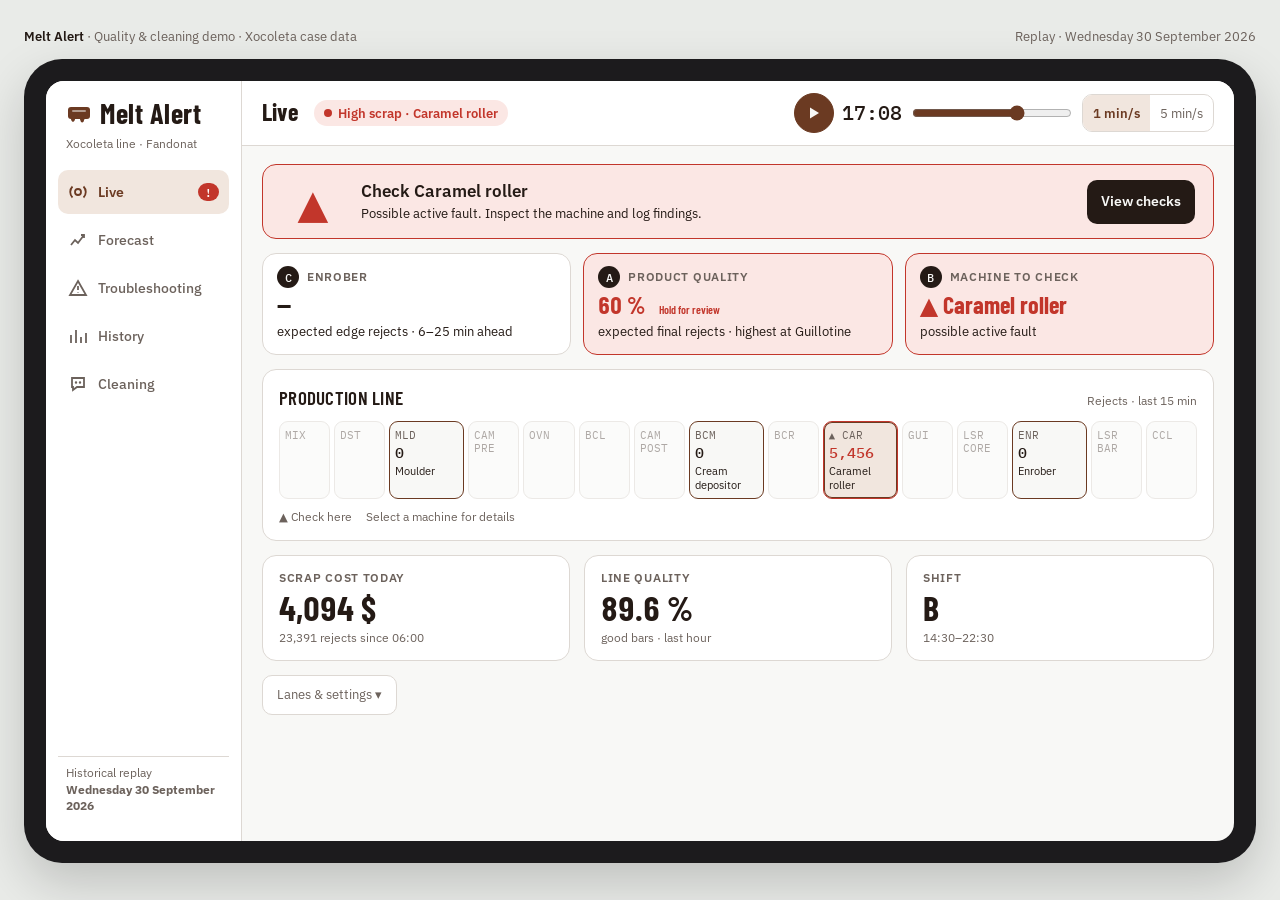
==== presentacion/app.html @ df3ae36f "feat: presentación animada con demo en directo Añade la carpeta presentacion/ con la presentación de" ====
<!doctype html>
<html lang="en">
<head>
<meta charset="utf-8">
<meta name="viewport" content="width=device-width, initial-scale=1, viewport-fit=cover">
<meta name="apple-mobile-web-app-capable" content="yes">
</head>
<body>
<title>Melt Alert</title>
<link rel="preconnect" href="https://fonts.googleapis.com">
<link rel="preconnect" href="https://fonts.gstatic.com" crossorigin>
<link rel="stylesheet" href="https://fonts.googleapis.com/css2?family=Barlow+Condensed:wght@600;700&family=IBM+Plex+Mono:wght@400;500&family=IBM+Plex+Sans:wght@400;500;600&display=swap">
<style>
/* Layout: un iPad en horizontal (1180×820) con barra lateral de pestañas; en pantallas estrechas el marco desaparece y las pestañas bajan al pie. */
:root {
  --bg: #e9ebe8;          /* mesa de trabajo, gris con un punto verde */
  --surface: #f8f8f6;     /* pantalla de la app */
  --panel: #ffffff;
  --ink: #241a15;         /* cacao casi negro */
  --muted: #6c625c;
  --line: #ddd8d3;
  --accent: #6b3a22;      /* chocolate templado */
  --accent-soft: #f1e6de;
  --ok: #2c7a4b;
  --warn: #c27c0e;
  --crit: #c2362b;
  --crit-soft: #fbe7e4;
  --warn-soft: #fbf0dc;
  --ok-soft: #e3f1e8;
  --bezel: #1c1b1d;
  --heat0: #f3efeb;
  --display: "Barlow Condensed", "Arial Narrow", system-ui, sans-serif;
  --body: "IBM Plex Sans", system-ui, -apple-system, "Segoe UI", sans-serif;
  --mono: "IBM Plex Mono", ui-monospace, "SFMono-Regular", Consolas, monospace;
}
@media (prefers-color-scheme: dark) { :root:not([data-theme="light"]) {
  --bg: #0f0d0c; --surface: #1a1614; --panel: #231e1b; --ink: #f2ece7; --muted: #a99d95; --line: #3a322d;
  --accent: #e0aa82; --accent-soft: #3a2a20; --ok: #5cc287; --warn: #f0a93a; --crit: #ff6b5e;
  --crit-soft: #3d1f1c; --warn-soft: #3a2c16; --ok-soft: #1b3326; --bezel: #000000; --heat0: #2a2420; color-scheme: dark; } }
:root[data-theme="dark"] {
  --bg: #0f0d0c; --surface: #1a1614; --panel: #231e1b; --ink: #f2ece7; --muted: #a99d95; --line: #3a322d;
  --accent: #e0aa82; --accent-soft: #3a2a20; --ok: #5cc287; --warn: #f0a93a; --crit: #ff6b5e;
  --crit-soft: #3d1f1c; --warn-soft: #3a2c16; --ok-soft: #1b3326; --bezel: #000000; --heat0: #2a2420; color-scheme: dark; }

* { box-sizing: border-box; }
[hidden] { display: none !important; }
body { background: var(--bg); color: var(--ink); font-family: var(--body); font-size: 14px; line-height: 1.45;
  padding-left: max(16px, env(safe-area-inset-left, 0px)); padding-right: max(16px, env(safe-area-inset-right, 0px)); padding-block: 20px; }
button, select, input, textarea { font: inherit; color: inherit; }
button { cursor: pointer; }
:focus-visible { outline: 2px solid var(--accent); outline-offset: 2px; }
.num { font-family: var(--mono); font-variant-numeric: tabular-nums; }

.stage { max-width: 1240px; margin: 0 auto; display: grid; gap: 12px; }
.caption { display: flex; flex-wrap: wrap; justify-content: space-between; gap: 8px; color: var(--muted); font-size: 13px; }
.caption b { color: var(--ink); font-weight: 600; }
.ipad { background: var(--bezel); border-radius: 38px; padding: 22px; box-shadow: 0 20px 50px rgba(0,0,0,.18); }
.app { background: var(--surface); border-radius: 18px; overflow: hidden; display: grid; grid-template-columns: 196px 1fr; height: 820px; max-height: calc(100vh - 140px); min-height: 640px; }

/* barra lateral */
.rail { background: var(--panel); border-right: 1px solid var(--line); display: flex; flex-direction: column; padding: 18px 12px; gap: 4px; }
.brand { font-family: var(--display); font-weight: 700; font-size: 28px; letter-spacing: .02em; line-height: 1; padding: 0 8px 4px; display: flex; align-items: center; gap: 8px; }
.brand-mark { width: 26px; height: 26px; flex: none; }
.brand-sub { font-size: 12px; color: var(--muted); padding: 0 8px 14px; }
.tab { display: flex; align-items: center; gap: 10px; border: 0; background: none; text-align: left; padding: 11px 10px; border-radius: 10px; font-weight: 500; color: var(--muted); min-height: 44px; }
.tab svg { width: 20px; height: 20px; flex: none; }
.tab[aria-selected="true"] { background: var(--accent-soft); color: var(--accent); font-weight: 600; }
.tab .badge { margin-left: auto; font-family: var(--mono); font-size: 11px; background: var(--crit); color: #fff; border-radius: 99px; padding: 1px 7px; }
.rail-foot { margin-top: auto; font-size: 11.5px; color: var(--muted); padding: 8px; border-top: 1px solid var(--line); }

/* cabecera */
.main { display: grid; grid-template-rows: auto 1fr; min-width: 0; min-height: 0; }
.top { display: flex; flex-wrap: wrap; align-items: center; gap: 10px 16px; padding: 12px 20px; border-bottom: 1px solid var(--line); background: var(--panel); }
.top h1 { font-family: var(--display); font-size: 24px; font-weight: 700; margin: 0; letter-spacing: .01em; text-wrap: balance; }
.status { display: inline-flex; align-items: center; gap: 6px; font-size: 12.5px; font-weight: 600; padding: 4px 10px; border-radius: 99px; }
.status::before { content: ""; width: 8px; height: 8px; border-radius: 50%; background: currentColor; }
.s-ok { background: var(--ok-soft); color: var(--ok); } .s-warn { background: var(--warn-soft); color: var(--warn); } .s-crit { background: var(--crit-soft); color: var(--crit); }
.player { margin-left: auto; display: flex; align-items: center; gap: 8px; flex-wrap: wrap; }
.clock { font-family: var(--mono); font-size: 20px; font-weight: 500; min-width: 58px; }
.pbtn { width: 40px; height: 40px; border-radius: 50%; border: 1px solid var(--line); background: var(--surface); display: grid; place-items: center; }
.pbtn svg { width: 16px; height: 16px; }
.pbtn.primary { background: var(--accent); border-color: var(--accent); color: var(--surface); }
.seg { display: inline-flex; border: 1px solid var(--line); border-radius: 10px; overflow: hidden; }
.seg button { border: 0; background: none; padding: 6px 10px; font-size: 12.5px; color: var(--muted); min-height: 36px; }
.seg button[aria-pressed="true"] { background: var(--accent-soft); color: var(--accent); font-weight: 600; }
#scrub { width: 160px; accent-color: var(--accent); }

.view { overflow-y: auto; padding: 18px 20px 24px; display: grid; gap: 14px; align-content: start; min-height: 0; }
.panel { background: var(--panel); border: 1px solid var(--line); border-radius: 14px; padding: 14px 16px; min-width: 0; }
.ph { display: flex; align-items: baseline; justify-content: space-between; gap: 8px; margin-bottom: 10px; flex-wrap: wrap; }
.ph h2 { font-family: var(--display); font-size: 19px; font-weight: 600; margin: 0; letter-spacing: .015em; text-transform: uppercase; }
.ph .hint { color: var(--muted); font-size: 12px; }
.grid2 { display: grid; grid-template-columns: minmax(0, 1.25fr) minmax(0, 1fr); gap: 14px; }
.grid3 { display: grid; grid-template-columns: repeat(3, minmax(0, 1fr)); gap: 14px; }
.lbl { font-size: 11.5px; text-transform: uppercase; letter-spacing: .06em; color: var(--muted); font-weight: 600; }

/* alerta principal */
.alert { display: grid; grid-template-columns: auto 1fr auto; gap: 16px; align-items: center; border-radius: 14px; padding: 14px 18px; border: 1px solid transparent; }
.alert.crit { background: var(--crit-soft); border-color: var(--crit); }
.alert.warn { background: var(--warn-soft); border-color: var(--warn); }
.alert.ok { background: var(--ok-soft); border-color: var(--ok); }
.alert .big { font-family: var(--display); font-size: 40px; font-weight: 700; line-height: .95; }
.alert.crit .big { color: var(--crit); } .alert.warn .big { color: var(--warn); } .alert.ok .big { color: var(--ok); }
.alert h3 { margin: 0 0 2px; font-size: 17px; font-weight: 600; text-wrap: balance; }
.alert p { margin: 0; color: var(--muted); font-size: 13px; }
.alert .act { border: 0; background: var(--ink); color: var(--surface); border-radius: 10px; padding: 10px 14px; font-weight: 600; min-height: 44px; white-space: nowrap; }

/* tira de la línea */
.flow { display: flex; gap: 4px; overflow-x: auto; padding-bottom: 4px; }
.st { flex: 1 1 0; min-width: 44px; border: 1px solid var(--line); border-radius: 9px; padding: 7px 5px 6px; background: var(--surface); text-align: left; min-height: 64px; display: flex; flex-direction: column; gap: 2px; font-size: 11px; line-height: 1.25; overflow-wrap: anywhere; hyphens: auto; }
.st.track { flex-grow: 1.6; }
.st .code { font-family: var(--mono); font-size: 10.5px; color: var(--muted); }
.st .n { font-family: var(--mono); font-size: 15px; font-weight: 500; }
.st.track { border-color: var(--accent); }
.st.track[aria-pressed="true"] { background: var(--accent-soft); box-shadow: inset 0 0 0 1px var(--accent); }
.st.passive { opacity: .55; cursor: default; }
.st.hot { border-color: var(--crit); background: var(--crit-soft); }
.st.hot .n { color: var(--crit); }
.st.warm .n { color: var(--warn); }
.st.warm { border-color: var(--warn); }
.st.passive.hot { opacity: 1; }
.more { justify-self: start; border: 1px solid var(--line); background: var(--panel); border-radius: 10px; padding: 9px 14px; font-size: 13px; color: var(--muted); min-height: 40px; }
.alert .big { min-width: 64px; text-align: center; }
.alert p { color: var(--ink); }
.flow-legend { display: flex; gap: 14px; font-size: 11.5px; color: var(--muted); margin-top: 6px; flex-wrap: wrap; }

/* KPIs */
.kpi .v { font-family: var(--display); font-size: 34px; font-weight: 700; line-height: 1; margin-top: 4px; }
.kpi .d { font-size: 12px; color: var(--muted); margin-top: 4px; }

/* parámetros */
.params { display: grid; gap: 10px; }
.prm { display: grid; grid-template-columns: minmax(0, 1fr) auto; gap: 2px 10px; }
.prm .name { font-size: 13px; font-weight: 500; }
.prm .val { font-family: var(--mono); font-size: 13px; text-align: right; }
.gauge { grid-column: 1 / -1; position: relative; height: 10px; border-radius: 99px; background: var(--heat0); }
.gauge .sp { position: absolute; top: -3px; width: 2px; height: 16px; background: var(--muted); }
.gauge .mk { position: absolute; top: -2px; width: 14px; height: 14px; margin-left: -7px; border-radius: 50%; border: 2px solid var(--panel); }
.prm .rng { grid-column: 1 / -1; display: flex; justify-content: space-between; font-family: var(--mono); font-size: 10.5px; color: var(--muted); }

/* heatmap */
.heat-wrap { position: relative; }
canvas#heat { width: 100%; height: 232px; display: block; border-radius: 6px; }
.axis { display: flex; justify-content: space-between; font-family: var(--mono); font-size: 10.5px; color: var(--muted); margin-top: 4px; }
.heat-y { position: absolute; left: -2px; top: 0; height: 232px; display: flex; flex-direction: column; justify-content: space-between; font-family: var(--mono); font-size: 10px; color: var(--muted); transform: translateX(-100%); padding-right: 4px; }
.heat-box { padding-left: 26px; }

/* predicción */
.pred { display: grid; grid-template-columns: 170px 92px minmax(0, 1fr) 150px; gap: 14px; align-items: center; padding: 12px 0; border-top: 1px solid var(--line); }
.pred:first-of-type { border-top: 0; }
.pred .nm { font-weight: 600; } .pred .nm small { display: block; color: var(--muted); font-weight: 400; font-size: 12px; }
.pred .pv { font-family: var(--display); font-size: 36px; font-weight: 700; line-height: 1; }
.ci { position: relative; height: 26px; }
.ci .track { position: absolute; left: 0; right: 0; top: 11px; height: 4px; background: var(--heat0); border-radius: 99px; }
.ci .band { position: absolute; top: 6px; height: 14px; border-radius: 4px; opacity: .3; }
.ci .pt { position: absolute; top: 4px; width: 4px; height: 18px; margin-left: -2px; border-radius: 2px; }
.ci .ticks { position: absolute; left: 0; right: 0; top: 24px; display: flex; justify-content: space-between; font-family: var(--mono); font-size: 9.5px; color: var(--muted); }
.ci-txt { font-size: 12px; color: var(--muted); margin-top: 14px; }
.pill { display: inline-block; font-size: 11.5px; font-weight: 600; padding: 2px 9px; border-radius: 99px; }
.p-crit { background: var(--crit-soft); color: var(--crit); } .p-warn { background: var(--warn-soft); color: var(--warn); } .p-ok { background: var(--ok-soft); color: var(--ok); } .p-mut { background: var(--heat0); color: var(--muted); }
.spark { width: 100%; height: 42px; display: block; }
table.t { width: 100%; border-collapse: collapse; font-size: 13px; }
table.t th { text-align: left; font-size: 11px; text-transform: uppercase; letter-spacing: .05em; color: var(--muted); font-weight: 600; padding: 6px 8px; border-bottom: 1px solid var(--line); }
table.t td { padding: 8px; border-bottom: 1px solid var(--line); vertical-align: top; }
table.t td.n { font-family: var(--mono); font-variant-numeric: tabular-nums; text-align: right; white-space: nowrap; }
table.t th.n { text-align: right; }
.tscroll { overflow-x: auto; }
.prose { font-size: 13px; color: var(--muted); max-width: 72ch; margin: 0; }
.prose b { color: var(--ink); }

/* fallos */
.finds { display: grid; grid-template-columns: repeat(3, minmax(0, 1fr)); gap: 14px; }
.find { border-left: 4px solid var(--accent); }
.find h3 { font-size: 15px; margin: 4px 0 6px; text-wrap: balance; }
.find p { margin: 0 0 8px; font-size: 13px; color: var(--muted); }
.find .fix { font-size: 13px; color: var(--ink); background: var(--accent-soft); border-radius: 8px; padding: 8px 10px; margin: 0; }
.mlist { display: grid; gap: 6px; }
.mrow { display: grid; grid-template-columns: minmax(0, 1fr) 70px 64px; gap: 8px; align-items: center; border: 1px solid var(--line); background: var(--surface); border-radius: 10px; padding: 9px 10px; text-align: left; min-height: 48px; }
.mrow[aria-pressed="true"] { border-color: var(--accent); background: var(--accent-soft); }
.mrow .pv { font-family: var(--mono); text-align: right; font-weight: 500; }
.mbar { height: 6px; border-radius: 99px; background: var(--heat0); position: relative; }
.mbar i { position: absolute; top: 0; bottom: 0; border-radius: 99px; }
.prob { padding: 10px 0; border-top: 1px solid var(--line); display: grid; gap: 4px; }
.prob:first-child { border-top: 0; }
.prob .hd { display: flex; justify-content: space-between; gap: 8px; font-weight: 600; flex-wrap: wrap; }
.prob .meta { font-family: var(--mono); font-size: 12px; color: var(--muted); font-weight: 400; }
.prob .sol { font-size: 13px; }
.todo { margin: 4px 0 0; padding-left: 20px; display: grid; gap: 3px; }
.prob .sym { font-size: 12px; color: var(--muted); }

/* histórico */
svg text { fill: var(--muted); font-family: var(--mono); font-size: 10px; }
svg .ink { fill: var(--ink); }
.legend { display: flex; gap: 12px; flex-wrap: wrap; font-size: 12px; color: var(--muted); }
.legend i { display: inline-block; width: 10px; height: 10px; border-radius: 3px; margin-right: 5px; vertical-align: -1px; }

/* asistente */
.chat { display: grid; grid-template-rows: 1fr auto; gap: 10px; min-height: 0; height: 100%; }
.msgs { overflow-y: auto; display: flex; flex-direction: column; gap: 10px; padding: 4px 2px; min-height: 260px; }
.msg { max-width: 82%; padding: 10px 14px; border-radius: 14px; font-size: 14px; white-space: normal; overflow-wrap: anywhere; }
.msg.me { align-self: flex-end; background: var(--accent); color: var(--surface); border-bottom-right-radius: 4px; }
.msg.ai { align-self: flex-start; background: var(--panel); border: 1px solid var(--line); border-bottom-left-radius: 4px; }
.msg.ai p { margin: 0 0 6px; } .msg.ai p:last-child { margin: 0; }
.msg.ai ul { margin: 4px 0 6px; padding-left: 18px; }
.msg .tool { font-family: var(--mono); font-size: 11px; color: var(--muted); margin-top: 6px; }
.chips { display: flex; flex-wrap: wrap; gap: 6px; }
.chip { border: 1px solid var(--line); background: var(--panel); border-radius: 99px; padding: 7px 12px; font-size: 13px; min-height: 36px; }
.composer { display: flex; gap: 8px; }
.composer textarea { flex: 1; resize: none; border: 1px solid var(--line); border-radius: 12px; padding: 10px 12px; background: var(--panel); min-height: 46px; max-height: 120px; }
.composer button { border: 0; border-radius: 12px; background: var(--accent); color: var(--surface); font-weight: 600; padding: 0 18px; min-height: 46px; }
.composer button:disabled { opacity: .45; cursor: default; }
.note { font-size: 12px; color: var(--muted); }


summary { cursor: pointer; font-weight: 600; }
/* model summary cards */
.steps { display: grid; grid-template-columns: repeat(3, minmax(0, 1fr)); gap: 12px; }
.step { border-radius: 14px; padding: 12px 14px; border: 1px solid var(--line); background: var(--panel); display: grid; gap: 4px; align-content: start; min-width: 0; }
.step.lv-crit { background: var(--crit-soft); border-color: var(--crit); }
.step.lv-warn { background: var(--warn-soft); border-color: var(--warn); }
.step.lv-ok { background: var(--ok-soft); border-color: var(--ok); }
.step-h { display: flex; align-items: center; gap: 8px; }
.step-n { display: inline-grid; place-items: center; width: 22px; height: 22px; border-radius: 50%; background: var(--ink); color: var(--surface); font-family: var(--mono); font-size: 12px; font-weight: 500; flex: none; }
.ph h2 .step-n { vertical-align: 2px; margin-right: 4px; }
.step-big { font-family: var(--display); font-size: 24px; font-weight: 700; line-height: 1.1; text-wrap: balance; }
.lv-crit .step-big { color: var(--crit); } .lv-warn .step-big { color: var(--warn); } .lv-ok .step-big { color: var(--ok); }
.step-p { margin: 0; font-size: 13px; }
.step-meta { margin: 0; font-size: 11.5px; color: var(--muted); }
.step-act { margin: 4px 0 0; font-size: 13px; background: var(--panel); border-radius: 8px; padding: 7px 9px; }
.step .act { justify-self: start; margin-top: 4px; border: 0; background: var(--ink); color: var(--surface); border-radius: 10px; padding: 9px 12px; font-weight: 600; min-height: 40px; }
@media (max-width: 1000px) { .steps { grid-template-columns: minmax(0, 1fr); } }
@media (max-width: 1000px) {
  .grid2, .finds { grid-template-columns: minmax(0, 1fr); }
  .pred { grid-template-columns: 140px 80px minmax(0, 1fr); }
  .pred .sp-cell { display: none; }
}
@media (max-width: 760px) {
  body { padding-block: 8px; }
  .ipad { padding: 0; background: none; box-shadow: none; border-radius: 0; }
  .app { grid-template-columns: minmax(0, 1fr); grid-template-rows: 1fr auto; height: auto; max-height: none; min-height: 0; border-radius: 14px; border: 1px solid var(--line); }
  .rail { order: 2; flex-direction: row; border-right: 0; border-top: 1px solid var(--line); padding: 6px; overflow-x: auto; position: sticky; bottom: 0; }
  .brand, .brand-sub, .rail-foot { display: none; }
  .tab { flex-direction: column; gap: 2px; font-size: 11px; padding: 6px 8px; flex: 1 0 auto; }
  .tab .badge { display: none; }
  .view { overflow: visible; padding: 14px 12px; }
  .player { margin-left: 0; }
  #scrub { width: 120px; }
  .grid3 { grid-template-columns: minmax(0, 1fr); }
  .alert { grid-template-columns: minmax(0, 1fr); }
  .pred { grid-template-columns: minmax(0, 1fr) auto; }
  .pred .ci-cell { grid-column: 1 / -1; }
  .msg { max-width: 94%; }
}
@media (prefers-reduced-motion: reduce) { * { transition: none !important; animation: none !important; } }
</style>
<style>
.smed-shell{display:grid;grid-template-columns:minmax(0,1.35fr) minmax(290px,1fr);gap:16px;align-items:start}
.smed-shell h2{font-size:19px;margin:0 0 10px}.smed-shell h3{font-size:14px;margin:12px 0 6px}
.smed-panel{background:var(--panel);border:1px solid var(--line);border-radius:14px;padding:16px;margin-bottom:12px}
.smed-kpis{display:grid;grid-template-columns:repeat(3,minmax(0,1fr));gap:8px;margin:10px 0}
.smed-kpi{padding:10px;border:1px solid var(--line);border-radius:10px}.smed-kpi strong{display:block;font:600 23px var(--mono);margin-top:4px}
.smed-small{font-size:12px;color:var(--muted);line-height:1.5}.smed-badge{display:inline-block;padding:4px 8px;border-radius:6px;background:var(--surface);font-size:11px;color:var(--warn)}
.smed-form{display:grid;grid-template-columns:repeat(2,minmax(0,1fr));gap:9px}.smed-form label{display:grid;gap:4px;font-size:12px}
.smed-form input,.smed-form select,.smed-actor{width:100%;min-height:36px;padding:6px;border:1px solid var(--line);border-radius:7px;background:var(--surface);color:var(--ink)}
.smed-check{display:flex!important;align-items:center;gap:6px!important;font-size:12px}.smed-check input{width:auto;min-height:auto}
.smed-buttons{display:flex;gap:7px;flex-wrap:wrap;margin-top:10px}.smed-btn{padding:8px 10px;min-height:36px;border:1px solid var(--line);border-radius:8px;background:var(--surface);color:var(--ink);cursor:pointer}
.smed-btn.primary{background:var(--accent);color:var(--surface);font-weight:600}.smed-btn:disabled{opacity:.45;cursor:default}
.smed-table{width:100%;border-collapse:collapse;font-size:12px}.smed-table td,.smed-table th{text-align:left;padding:8px 5px;border-bottom:1px solid var(--line);vertical-align:top}.smed-table th{color:var(--muted);font-size:11px}
.smed-table .smed-btn{font-size:11px;min-height:30px;padding:4px 6px}.smed-overflow{overflow:auto;max-height:360px}
#view-ai:not([hidden]){overflow:hidden;grid-template-rows:auto minmax(0,1fr);align-content:stretch;gap:0}
#view-ai .smed-shell{height:100%;min-height:0;align-items:stretch;overflow:hidden}
#smed-left{min-height:0;overflow-y:auto;overscroll-behavior:contain;padding-right:5px;scrollbar-width:thin}
.smed-chat{display:grid;grid-template-rows:auto minmax(0,1fr) auto auto;min-height:0;min-width:0;overflow:hidden;padding:0;margin:0;background:var(--panel)}
.smed-chat-header{padding:20px 20px 14px;border-bottom:1px solid var(--line)}
.smed-eyebrow{font-size:10px;letter-spacing:.13em;font-weight:600;color:var(--muted)}
.smed-chat-header h2{font-size:19px;margin:5px 0 8px;letter-spacing:-.025em}
.smed-chat-header p{margin:0;font-size:11px;overflow-wrap:anywhere}
.smed-messages{display:flex;flex-direction:column;gap:20px;overflow-y:auto;min-height:0;padding:20px;overscroll-behavior:contain;scrollbar-width:thin;scroll-padding-bottom:20px}
.smed-message{flex-shrink:0;min-width:0;font-size:13px;overflow-wrap:anywhere;line-height:1.7}
.smed-message.me{align-self:flex-end;max-width:90%;padding:10px 14px;border-radius:15px 15px 4px 15px;background:var(--surface);border:1px solid var(--line);white-space:pre-wrap}
.smed-message.ai{align-self:stretch;padding:0 2px}
.smed-message-body p{margin:0 0 12px}.smed-message-body p:last-child{margin-bottom:0}
.smed-message-body ul,.smed-message-body ol{padding-left:20px;margin:8px 0 14px}.smed-message-body li{margin:5px 0}
.smed-message-body strong{font-weight:650}.smed-message-body code{font-size:12px;background:var(--surface);padding:2px 4px;border-radius:4px}
.smed-trace{font-size:11px;color:var(--muted);margin-top:12px;white-space:pre-wrap}.smed-trace summary{cursor:pointer}
.smed-message>.smed-btn{margin-top:12px;max-width:100%;white-space:normal;text-align:left}
.smed-compose{display:flex;align-items:flex-end;gap:8px;margin:0 14px;padding:8px;border:1px solid var(--line);border-radius:14px;background:var(--surface)}
.smed-compose:focus-within{border-color:var(--accent);box-shadow:0 0 0 2px color-mix(in srgb,var(--accent) 10%,transparent)}
.smed-compose textarea{min-width:0;flex:1;resize:none;min-height:36px;max-height:112px;background:transparent;border:0;outline:none;color:var(--ink);padding:8px;font:inherit;font-size:13px;line-height:20px;box-sizing:border-box}
.smed-send{width:36px;height:36px;flex:none;border:0;border-radius:10px;background:var(--accent);color:var(--surface);font-size:23px;cursor:pointer}.smed-send:disabled{opacity:.35;cursor:default}
.smed-chat-footnote{text-align:center;font-size:10px;color:var(--muted);margin:8px 10px 12px}
.smed-error{color:var(--crit);font-size:12px;white-space:pre-wrap}.smed-ok{color:var(--accent)}.smed-history{font-size:11px;line-height:1.8;color:var(--muted)}
.smed-timeline{display:flex;min-width:260px;margin:3px 0;align-items:center;gap:6px}.smed-timeline b{width:145px;font-size:11px;flex-shrink:0}.smed-track{height:13px;flex:1;background:var(--surface);position:relative;border-radius:4px}.smed-track i{position:absolute;height:100%;border-radius:3px;background:var(--accent)}
@media(max-width:1000px){#view-ai .smed-shell{grid-template-columns:1fr;grid-template-rows:minmax(0,.6fr) minmax(0,1.4fr);gap:12px}.smed-chat-header{padding:12px 16px}.smed-chat-header h2{font-size:17px;margin:3px 0}.smed-messages{padding:14px;gap:16px}}
@media(max-width:760px){#view-ai:not([hidden]){height:calc(100dvh - 180px);min-height:500px}.smed-chat-header p{font-size:10px}}
@media(max-width:550px){.smed-form{grid-template-columns:1fr}.smed-kpis{grid-template-columns:1fr 1fr}.smed-kpi strong{font-size:20px}}

</style>

<div class="stage">
  <div class="caption">
    <span><b>Melt Alert</b> · Quality & cleaning demo · Xocoleta case data</span>
    <span id="cap-date">Historical replay</span>
  </div>
  <div class="ipad">
    <div class="app">
      <nav class="rail" role="tablist" aria-label="Sections">
        <div class="brand">
          <svg class="brand-mark" viewBox="0 0 26 26" aria-hidden="true"><rect x="2" y="7" width="22" height="12" rx="3" fill="var(--accent)"/><path d="M6 19 q1 4 2 0 M15 19 q1.2 5 2.4 0" stroke="var(--accent)" stroke-width="2.2" fill="none" stroke-linecap="round"/><rect x="6" y="10" width="14" height="2" rx="1" fill="var(--surface)" opacity=".5"/></svg>
          Melt Alert
        </div>
        <div class="brand-sub">Xocoleta line · Fandonat</div>
        <button class="tab" role="tab" data-tab="live" aria-selected="true">
          <svg viewBox="0 0 20 20" fill="none" stroke="currentColor" stroke-width="1.8"><circle cx="10" cy="10" r="3"/><path d="M4.5 4.5a7.8 7.8 0 0 0 0 11M15.5 4.5a7.8 7.8 0 0 1 0 11"/></svg>
          Live <span class="badge" id="badge-live" hidden></span></button>
        <button class="tab" role="tab" data-tab="pred" aria-selected="false">
          <svg viewBox="0 0 20 20" fill="none" stroke="currentColor" stroke-width="1.8"><path d="M3 15l4-5 3 3 6-8"/><path d="M13 5h3v3"/></svg>
          Forecast</button>
        <button class="tab" role="tab" data-tab="fail" aria-selected="false">
          <svg viewBox="0 0 20 20" fill="none" stroke="currentColor" stroke-width="1.8"><path d="M10 3l8 14H2z"/><path d="M10 8v4M10 14.5v.5"/></svg>
          Troubleshooting</button>
        <button class="tab" role="tab" data-tab="hist" aria-selected="false">
          <svg viewBox="0 0 20 20" fill="none" stroke="currentColor" stroke-width="1.8"><path d="M3 17V9M8 17V4M13 17v-6M18 17V7"/></svg>
          History</button>
        <button class="tab" role="tab" data-tab="ai" aria-selected="false">
          <svg viewBox="0 0 20 20" fill="none" stroke="currentColor" stroke-width="1.8"><path d="M4 4h12v9H9l-4 3v-3H4z"/><path d="M8 8.5h.01M12 8.5h.01" stroke-linecap="round" stroke-width="2.4"/></svg>
          Cleaning</button>
        <div class="rail-foot" id="rail-foot"></div>
      </nav>
      <div class="main">
        <header class="top">
          <h1 id="title">Live</h1>
          <span class="status s-ok" id="line-status">Line running</span>
          <div class="player" aria-label="Historical replay">
            <button class="pbtn primary" id="play" aria-label="Play"></button>
            <span class="clock" id="clock">--:--</span>
            <input type="range" id="scrub" min="0" max="1" value="0" aria-label="Replay minute">
            <div class="seg" role="group" aria-label="Replay speed">
              <button data-speed="1" aria-pressed="true">1 min/s</button>
              <button data-speed="5" aria-pressed="false">5 min/s</button>
            </div>
          </div>
        </header>
        <section class="view" id="view-live"></section>
        <section class="view" id="view-pred" hidden></section>
        <section class="view" id="view-fail" hidden></section>
        <section class="view" id="view-hist" hidden></section>
        <section class="view" id="view-ai" hidden></section>
      </div>
    </div>
  </div>
</div>

<script>
/* Un unico agente SMED. Las escrituras se confirman mediante acciones visibles. */
window.SMED = (() => {
  let snapshot, plan, root, ready = false, conversation = crypto.randomUUID();
  let draft = {prepare_before_stop:true, stop_at:'14:00', production_ready_at:'14:30', target_stop_minutes:15, unavailable_resources:[], delays:[]};
  let health = {ai:false}, chatting = false, messages;
  const esc = value => String(value ?? '').replace(/[&<>"']/g, c => ({'&':'&amp;','<':'&lt;','>':'&gt;','"':'&quot;',"'":'&#39;'}[c]));
  const money = value => Number(value).toLocaleString('en-GB',{maximumFractionDigits:2})+' USD';
  const toMin = v => Number(v.split(':')[0])*60+Number(v.split(':')[1]);
  const statusName = {pending:'Pending',in_progress:'In progress',completed:'Complete',planned:'Planned'};
  const taskName = id => snapshot?.tasks.find(t=>t.task_id===id)?.description || id;
  const resourceName = id => snapshot?.resources.find(r=>r.resource_id===id)?.name || id;
  const toolName = {consultar_estado:'Current status',consultar_procedimiento:'Cleaning procedure',simular_plan:'Plan simulation',comparar_planes:'Both preparation scenarios',calcular_impacto:'Potential value',proponer_avance:'Proposed update'};
  const actionName = {start_task:'Log start',complete_task:'Log finish',record_stop:'Log line stop',confirm_quality:'Confirm quality release',record_restart:'Log restart',set_clock:'Update time',settings:'Update availability',confirm_readiness:'Confirm readiness'};
  async function api(path, body) {
    const res = await fetch(path, body === undefined ? {cache:'no-store'} : {method:'POST',headers:{'Content-Type':'application/json'},body:JSON.stringify(body)});
    const result = await res.json().catch(()=>({error:'Invalid server response.'}));
    if (!res.ok || result.error) throw new Error(result.error || 'Error '+res.status);
    return result;
  }
  function error(text) {root.querySelector('#smed-error').textContent=text || '';}
  function actor() {return root.querySelector('#smed-actor')?.value.trim() || 'Operator';}
  function formatAnswer(container, text) {
    // Escape first. Only these small formatting rules can create HTML.
    const inline = value => esc(value).replace(/\*\*([^*]+)\*\*/g,'<strong>$1</strong>').replace(/`([^`]+)`/g,'<code>$1</code>');
    const lines=String(text).replace(/\\([*_`])/g,'$1').split('\n');
    let list=null, paragraph=null;
    for(const line of lines){
      const trimmed=line.trim();
      if(!trimmed){list=null;paragraph=null;continue;}
      const item=trimmed.match(/^(?:[-*•]|\d+[.)])\s+(.+)$/);
      if(item){
        paragraph=null;
        if(!list){list=document.createElement(/^\d/.test(trimmed)?'ol':'ul');container.appendChild(list);}
        const li=document.createElement('li');li.innerHTML=inline(item[1]);list.appendChild(li);
      }else{
        list=null;
        if(!paragraph){paragraph=document.createElement('p');container.appendChild(paragraph);}
        else paragraph.appendChild(document.createElement('br'));
        const span=document.createElement('span');span.innerHTML=inline(trimmed.replace(/^#{1,6}\s+/,''));paragraph.appendChild(span);
      }
    }
  }
  function scrollChat(){messages.scrollTop=messages.scrollHeight;}
  function addMessage(who, text, traces=[]) {
    const el=document.createElement('div');el.className='smed-message '+who;
    const body=document.createElement('div');body.className='smed-message-body';
    if(who==='ai')formatAnswer(body,text);else body.textContent=text;el.appendChild(body);
    if(traces.length){const details=document.createElement('details');details.className='smed-trace';
      const summary=document.createElement('summary');summary.textContent='Tools used ('+traces.length+')';details.appendChild(summary);
      const pre=document.createElement('div');pre.textContent=traces.map(t=>toolName[t.name]||'Check').join('\n');details.appendChild(pre);el.appendChild(details);}
    messages.appendChild(el);scrollChat();return el;
  }
  function readDraft(){
    const val=id=>root.querySelector('#'+id).value;
    const delay=Number(val('smed-delay-min'));
    draft={prepare_before_stop:root.querySelector('#smed-prepare').checked,stop_at:val('smed-stop'),
      production_ready_at:val('smed-ready'),target_stop_minutes:Number(val('smed-target')),
      unavailable_resources:[...root.querySelectorAll('[data-resource]')].filter(e=>!e.checked).map(e=>e.dataset.resource),
      delays:delay>0?[{task_id:val('smed-delay-task'),minutes:delay}]:[]};
    return draft;
  }
  async function refresh(){snapshot=await api('/api/smed?session='+encodeURIComponent(snapshot.session.id));renderLeft();}
  async function event(action, task_id=null, value=null, note=''){
    error('');
    try{snapshot=await api('/api/smed/event',{session_id:snapshot.session.id,expected_revision:snapshot.session.revision,action,task_id,value,note,actor:actor()});
      draft.production_ready_at=snapshot.session.production_ready_at;draft.unavailable_resources=snapshot.session.unavailable_resources;
      if(snapshot.session.stopped_at)draft.stop_at=snapshot.session.stopped_at;
      plan=null;renderLeft();
    }catch(e){await refresh();error(e.message);}
  }
  async function simulate(){
    error('');readDraft();
    try{plan=await api('/api/smed/plan',{session_id:snapshot.session.id,options:draft});renderPlan();}
    catch(e){error(e.message);}
  }
  function renderLeft(){
    const s=snapshot.session,h=snapshot.historical_baseline;
    const oldActor=root.querySelector('#smed-actor')?.value || 'Operator';
    root.querySelector('#smed-left').innerHTML=`
      <div class="smed-panel"><span class="smed-badge">DEMO · SIMULATED TASKS</span>
        <h2 style="margin-top:10px">Cleaning plan</h2>
        <p class="smed-small">${h.available?`${h.sessions} historical stops · ${h.durations_minutes.join(', ')} min each`:'Historical stops unavailable'}. Task times and teams are simulated.</p>
        <div class="smed-form"><label>Scenario time · ${esc(s.date)}<input id="smed-clock" type="time" value="${esc(s.clock)}"></label>
          <label>Operator<input id="smed-actor" value="${esc(oldActor)}" maxlength="100"></label></div>
        <div class="smed-buttons"><button class="smed-btn" data-action="clock">Update time</button><button class="smed-btn" data-action="plus5">+5 min</button>
        <button class="smed-btn" data-action="record_stop" ${s.stopped_at?'disabled':''}>Log line stop</button><button class="smed-btn" data-action="new">New session</button></div>
        <p class="smed-small">Stop: ${esc(s.stopped_at||'pending')} · Restart: ${esc(s.restarted_at||'pending')}</p>
      </div>
      <div class="smed-panel"><h2>Compare plans</h2><div class="smed-form">
        <label>Stop time · 14:00–14:10<input id="smed-stop" type="time" value="${esc(draft.stop_at)}"></label>
        <label>Staff & materials ready at<input id="smed-ready" type="time" value="${esc(draft.production_ready_at)}"></label>
        <label>Target duration · min<input id="smed-target" type="number" min="1" max="180" value="${draft.target_stop_minutes}"></label>
        <label class="smed-check"><input id="smed-prepare" type="checkbox" ${draft.prepare_before_stop?'checked':''}>Prepare kits before the stop</label>
        <label>Delayed task<select id="smed-delay-task">${snapshot.tasks.map(t=>`<option value="${t.task_id}" ${draft.delays[0]?.task_id===t.task_id?'selected':''}>${esc(t.description)}</option>`).join('')}</select></label>
        <label>Added delay · min<input id="smed-delay-min" type="number" min="0" max="120" value="${draft.delays[0]?.minutes||0}"></label>
        </div><h3>Available teams</h3><div class="smed-form">${snapshot.resources.map(r=>`<label class="smed-check"><input data-resource="${r.resource_id}" type="checkbox" ${draft.unavailable_resources.includes(r.resource_id)?'':'checked'}>${esc(r.name)}</label>`).join('')}</div>
        <div class="smed-buttons"><button class="smed-btn primary" data-action="plan">Simulate plan</button><button class="smed-btn" data-action="settings">Save availability</button></div>
        <p class="smed-small">Simulation only. An earlier restart also needs staff and materials before 14:30.</p><div id="smed-plan"></div></div>
      <div class="smed-panel"><h2>Tasks</h2><p class="smed-small">Log actual progress using the scenario clock. Dependencies and minimum durations must be met.</p>
        <div class="smed-overflow"><table class="smed-table"><thead><tr><th>Task</th><th>Status / team</th><th>Progress</th></tr></thead><tbody>
        ${snapshot.tasks.map(t=>{const a=s.tasks[t.task_id]||{status:'pending'};return `<tr><td><b>${esc(t.description)}</b><br><span class="smed-small">${t.phase==='internal'?'During stop':'Before stop'} · ${t.duration_min} min</span>${t.predecessors.length?`<details class="smed-small"><summary>Prerequisites</summary>${esc(t.predecessors.map(taskName).join(', '))}</details>`:''}</td>
          <td>${statusName[a.status]}<br><span class="smed-small">${esc(a.resources?.map(resourceName).join(', ')||'—')} ${esc(a.started_at||'')} ${a.completed_at?'→ '+esc(a.completed_at):''}</span></td>
          <td><button class="smed-btn" data-start="${t.task_id}" ${a.status!=='pending'?'disabled':''}>Start</button> <button class="smed-btn" data-finish="${t.task_id}" ${a.status!=='in_progress'?'disabled':''}>Finish</button></td></tr>`;}).join('')}
        </tbody></table></div></div>
      <div class="smed-panel"><h2>Restart checks</h2>
        <label class="smed-check"><input id="smed-staff" type="checkbox" ${s.staff_ready?'checked':''}>Production staff ready</label>
        <label class="smed-check"><input id="smed-material" type="checkbox" ${s.material_ready?'checked':''}>Materials ready</label>
        <div class="smed-buttons"><button class="smed-btn" data-action="readiness">Save readiness</button>
        <button class="smed-btn" data-action="confirm_quality" ${s.quality_released?'disabled':''}>Confirm quality release</button>
        <button class="smed-btn primary" data-action="record_restart" ${!snapshot.readiness.recorded_conditions_met||s.restarted_at?'disabled':''}>Log restart</button></div>
        <p class="smed-small">Quality release: ${s.quality_released?'confirmed':'pending'}. ${esc(snapshot.readiness.reasons.filter(r=>r!=='Confirm quality release.').map(r=>r.startsWith('Required tasks pending:')?`${snapshot.tasks.filter(t=>t.mandatory&&s.tasks[t.task_id]?.status!=='completed').length} required tasks remaining.`:r).join(' '))}</p>
        <p class="smed-small">Human confirmation required. The app records progress; it does not operate equipment or certify hygiene.</p></div>
      <div class="smed-panel"><details><summary>Session log (${snapshot.events.length})</summary><div class="smed-history">${snapshot.events.map(e=>`${esc(e.clock)} · ${esc(actionName[e.action]||e.action)} ${esc(e.task_id?taskName(e.task_id):'')} · ${esc(e.actor)}`).join('<br>')||'No activity yet.'}</div></details></div>`;
    renderPlan();
  }
  function renderPlan(){
    const el=root.querySelector('#smed-plan');if(!el)return;
    if(!plan){el.innerHTML='';return;}
    const p=plan;
    const min=Math.min(...p.rows.map(r=>toMin(r.start))), max=Math.max(...p.rows.map(r=>toMin(r.end))), span=Math.max(1,max-min);
    el.innerHTML=`<div class="smed-kpis"><div class="smed-kpi"><span class="smed-small">Cleaning finish</span><strong>${esc(p.cleaning_finish||'Not feasible')}</strong></div>
      <div class="smed-kpi"><span class="smed-small">Earliest restart*</span><strong>${esc(p.earliest_restart||'—')}</strong></div>
      <div class="smed-kpi"><span class="smed-small">Production time recovered</span><strong>${p.recovered_production_minutes} min</strong></div></div>
      <p class="smed-small">${p.feasible?`Duration ${p.cleaning_minutes} min · target ${p.target_minutes} min: ${p.target_met?'met':'not met'}. Last task: ${esc(taskName(p.last_task))}.`:esc(p.reasons.join(' '))}</p>
      <p class="smed-small">*Requires quality release, staff and materials.</p>
      <div class="smed-overflow">${p.rows.map(r=>`<div class="smed-timeline"><b>${esc(r.description)}</b><div class="smed-track"><i style="left:${(toMin(r.start)-min)/span*100}%;width:${(toMin(r.end)-toMin(r.start))/span*100}%" title="${esc(r.start+'–'+r.end)}"></i></div><span class="smed-small">${esc(r.start+'–'+r.end)}</span></div>`).join('')}</div>
      <details><summary>Assignments & assumptions</summary><table class="smed-table">${p.rows.map(r=>`<tr><td>${esc(r.description)}</td><td>${esc(r.resources.map(resourceName).join(', '))}</td><td>${esc(r.start)}–${esc(r.end)}</td></tr>`).join('')}</table><p class="smed-small">${p.assumptions.map(esc).join('<br>')}<br>Resource-constrained schedule; a shorter feasible plan may exist.</p></details>
      ${p.impact?`<details><summary>Potential value</summary><p class="smed-small">${money(p.impact.net_conditional_potential_usd)} over ${p.impact.days} days at full utilization, with no added costs and an assumed 25,000 USD/h margin. Potential value, not realized savings.</p></details>`:''}`;
  }
  async function ask(question){
    if(chatting||!health.ai)return;
    chatting=true;root.querySelector('#smed-send').disabled=true;
    const input=root.querySelector('#smed-question');input.value='';input.style.height='auto';
    messages.setAttribute('aria-busy','true');
    addMessage('me',question);const pending=addMessage('ai','Checking the plan…');
    try{const reply=await api('/api/chat',{session_id:snapshot.session.id,conversation,question});pending.remove();
      const message=addMessage('ai',reply.text,reply.tool_calls);
      for(const proposal of reply.proposals||[]){const button=document.createElement('button');button.className='smed-btn primary';
        button.textContent='Confirm: '+(actionName[proposal.action]||proposal.action)+' '+(proposal.task_id?taskName(proposal.task_id):'');
        button.onclick=async()=>{button.disabled=true;try{snapshot=await api('/api/smed/confirm',{session_id:snapshot.session.id,expected_revision:proposal.revision,proposal_id:proposal.id,confirmed:true,actor:actor()});
          button.textContent='Confirmed';plan=null;renderLeft();}catch(e){button.textContent='Not applied';error(e.message);await refresh();}};
        message.appendChild(button);}
      scrollChat();
    }catch(e){pending.textContent=e.message;}
    finally{chatting=false;messages.setAttribute('aria-busy','false');root.querySelector('#smed-send').disabled=!health.ai;input.focus({preventScroll:true});scrollChat();}
  }
  async function mount(element){
    if(ready)return;ready=true;root=element;
    root.innerHTML=`<div id="smed-error" class="smed-error" role="alert"></div><div class="smed-shell"><div id="smed-left">Loading plan…</div>
      <aside class="smed-panel smed-chat" aria-label="Cleaning assistant">
      <header class="smed-chat-header"><div><span class="smed-eyebrow">MELT ASSISTANT</span><h2>Cleaning, made clearer.</h2></div>
      <p id="smed-ai-status" class="smed-small">Checking connection…</p></header>
      <div id="smed-messages" class="smed-messages" role="log" aria-label="Conversation" aria-live="polite" aria-relevant="additions"></div>
      <form id="smed-composer" class="smed-compose"><textarea id="smed-question" rows="1" maxlength="3000" placeholder="Ask about your cleaning plan…" aria-label="Ask the cleaning assistant"></textarea><button id="smed-send" class="smed-send" type="submit" aria-label="Send message" title="Send message" disabled>↑</button></form>
      <p class="smed-chat-footnote">Enter to send · Shift+Enter for a new line</p></aside></div>`;
    messages=root.querySelector('#smed-messages');
    if(!location.protocol.startsWith('http')){root.querySelector('#smed-left').textContent='Start the demo with python -m melt_alert.server, then open http://127.0.0.1:8000.';return;}
    try{
      let id;try{id=localStorage.getItem('melt-smed-session');}catch(e){}
      snapshot=await api('/api/smed'+(id?'?session='+encodeURIComponent(id):''));
      try{localStorage.setItem('melt-smed-session',snapshot.session.id);}catch(e){}
      draft.production_ready_at=snapshot.session.production_ready_at;draft.unavailable_resources=snapshot.session.unavailable_resources;
      if(snapshot.session.stopped_at)draft.stop_at=snapshot.session.stopped_at;
      renderLeft();health=await api('/api/health');
      root.querySelector('#smed-ai-status').textContent=health.ai?health.provider+' · '+health.model+' · local assistant':health.why;
      root.querySelector('#smed-send').disabled=!health.ai;
      addMessage('ai','Your cleaning plan, in one conversation.\n\nI can check tasks, compare schedules and prepare updates for your confirmation. Task times and teams in this demo are simulated.');
    }catch(e){error(e.message);root.querySelector('#smed-left').textContent='Could not load the plan. Check the server.';}
    root.addEventListener('click',async e=>{
      const b=e.target.closest('button');if(!b)return;
      try{
        if(b.dataset.start)return event('start_task',b.dataset.start);
        if(b.dataset.finish)return event('complete_task',b.dataset.finish);
        const action=b.dataset.action;if(!action)return;
        if(action==='plan')return simulate();
        if(action==='clock')return event('set_clock',null,root.querySelector('#smed-clock').value);
        if(action==='plus5'){const t=toMin(snapshot.session.clock)+5;if(t>=1440)throw new Error('The scenario must finish within the same day.');return event('set_clock',null,String(Math.floor(t/60)).padStart(2,'0')+':'+String(t%60).padStart(2,'0'));}
        if(action==='settings'){readDraft();return event('settings',null,{production_ready_at:draft.production_ready_at,unavailable_resources:draft.unavailable_resources});}
        if(action==='readiness')return event('confirm_readiness',null,{staff_ready:root.querySelector('#smed-staff').checked,material_ready:root.querySelector('#smed-material').checked});
        if(action==='new'){snapshot=await api('/api/smed/session',{});try{localStorage.setItem('melt-smed-session',snapshot.session.id);}catch(e){}conversation=crypto.randomUUID();plan=null;draft={prepare_before_stop:true,stop_at:'14:00',production_ready_at:'14:30',target_stop_minutes:15,unavailable_resources:[],delays:[]};messages.textContent='';error('');return renderLeft();}
        return event(action);
      }catch(err){error(err.message);}
    });
    root.querySelector('#smed-composer').addEventListener('submit',e=>{e.preventDefault();const q=root.querySelector('#smed-question').value.trim();if(q)ask(q);});
    const input=root.querySelector('#smed-question');
    input.addEventListener('keydown',e=>{if(e.key==='Enter'&&!e.shiftKey&&!e.isComposing){e.preventDefault();if(!chatting&&health.ai)root.querySelector('#smed-composer').requestSubmit();}});
    input.addEventListener('input',()=>{input.style.height='auto';input.style.height=Math.min(input.scrollHeight,112)+'px';});
  }
  return {mount};
})();

</script>
<script>
const D = {"generated":"2026-10-18","horizon_min":30,"machines":["MLD","BCM","CAR","ENR"],"machine_names":{"MLD":"Moulder","BCM":"Barrier cream","CAR":"Caramel roller","ENR":"Enrober-bottomer"},"params":[{"code":"MLD_ROLLER_GAP_MM","machine":"MLD","name":"Roller gap","unit":"mm","sp":11.5,"lo":9.5,"hi":13.5,"note":"Sets dough height. A wider gap makes a taller, softer rope and can change bake and core height."},{"code":"MLD_SIDE_BALANCE_PCT","machine":"MLD","name":"Side balance","unit":"%","sp":0.0,"lo":-25.0,"hi":25.0,"note":"Zero is even. Positive pushes dough toward lane 32 and starves lane 1. Negative does the opposite."},{"code":"MLD_PRESSURE_BAR","machine":"MLD","name":"Moulding pressure","unit":"bar","sp":2.2,"lo":1.2,"hi":3.2,"note":"Too high squeezes dough out of the edge lanes. Too low leaves a narrow, tall rope."},{"code":"BCM_FLOW_KG_MIN","machine":"BCM","name":"Cream flow","unit":"kg/min","sp":4.5,"lo":0.0,"hi":6.5,"note":"The deposit rate. A drop here is a skip."},{"code":"BCM_CREAM_TEMP_C","machine":"BCM","name":"Cream temperature","unit":"°C","sp":48.0,"lo":36.0,"hi":58.0,"note":"Too cold and the cream will not flow. Too hot and it soaks in before the barrier cooler sets it."},{"code":"CAR_ROLLER_GAP_MM","machine":"CAR","name":"Roller gap","unit":"mm","sp":1.8,"lo":0.8,"hi":3.2,"note":"Sets caramel thickness and therefore part of the finished bar height."},{"code":"CAR_TEMP_C","machine":"CAR","name":"Caramel temperature","unit":"°C","sp":52.0,"lo":40.0,"hi":64.0,"note":"Cold caramel will not spread and leaves skips. Hot caramel runs off the edges."},{"code":"CAR_VISCOSITY_CP","machine":"CAR","name":"Caramel viscosity","unit":"cP","sp":8000.0,"lo":4000.0,"hi":14000.0,"note":"Moves opposite to temperature."},{"code":"ENR_CURTAIN_KG_MIN","machine":"ENR","name":"Curtain flow","unit":"kg/min","sp":18.0,"lo":0.0,"hi":26.0,"note":"Top and side chocolate. A break in the curtain is a top skip."},{"code":"ENR_BOTTOM_KG_MIN","machine":"ENR","name":"Bottomer flow","unit":"kg/min","sp":12.0,"lo":0.0,"hi":18.0,"note":"Chocolate under the bar. Zero flow is a missing bottom."},{"code":"ENR_BLOWER_PCT","machine":"ENR","name":"Blower","unit":"%","sp":45.0,"lo":10.0,"hi":80.0,"note":"More air removes more chocolate from the top and lowers finished height."},{"code":"ENR_VISCOSITY_CP","machine":"ENR","name":"Chocolate viscosity","unit":"cP","sp":1800.0,"lo":900.0,"hi":3200.0,"note":"High viscosity leaves a heavy coat and feet. Low viscosity leaves a thin coat."},{"code":"ENR_CHOC_TEMP_C","machine":"ENR","name":"Chocolate temperature","unit":"°C","sp":30.5,"lo":27.5,"hi":34.0,"note":"Temper window. Outside it, the coating is thick, dull, or unset."}],"problems":{"P-MIX-TORQUE":{"code":"P-MIX-TORQUE","name":"Mixer torque trip","machine":"MIX","loss":"Breakdown","factor":"Availability","symptom":"Mixer speed falls to zero and torque spikes in the minute before the trip. Specific energy for that batch stops climbing."},"P-MIX-FEED":{"code":"P-MIX-FEED","name":"Ingredient feed fault","machine":"MIX","loss":"Breakdown","factor":"Availability","symptom":"The batch does not start. Moisture, if a partial batch was dumped, sits away from 18.5%."},"P-DST-BRIDGE":{"code":"P-DST-BRIDGE","name":"Hopper bridge","machine":"DST","loss":"Minor stop","factor":"Performance","symptom":"Hopper level looks healthy but mass flow and auger speed drop. The bridge collapses and the flow surges."},"P-DST-PRESSURE":{"code":"P-DST-PRESSURE","name":"Low feed pressure","machine":"DST","loss":"Reduced speed","factor":"Performance","symptom":"Feed pressure below about 1.4 bar while the line is still moving. Not always a full stop."},"P-MLD-WRAP":{"code":"P-MLD-WRAP","name":"Dough wrap on the roller","machine":"MLD","loss":"Breakdown","factor":"Availability","symptom":"Roller speed wobbles, then the moulder stops. Side balance is meaningless while it is stopped."},"P-MLD-SIDE":{"code":"P-MLD-SIDE","name":"Side balance drift","machine":"MLD","loss":"Reduced speed","factor":"Performance","symptom":"Side balance walks away from zero. The line does not stop. One edge lane starts gapping."},"P-OVN-ZONE":{"code":"P-OVN-ZONE","name":"Oven zone temperature fault","machine":"OVN","loss":"Breakdown","factor":"Availability","symptom":"One zone leaves its band. The belt may keep moving, which still bakes a stretch of bad product, or the line is stopped."},"P-OVN-BELT":{"code":"P-OVN-BELT","name":"Oven belt tracking","machine":"OVN","loss":"Minor stop","factor":"Performance","symptom":"Belt speed dips and returns. Lanes at one side can tear."},"P-BCL-FAN":{"code":"P-BCL-FAN","name":"Biscuit cooler fan fault","machine":"BCL","loss":"Breakdown","factor":"Availability","symptom":"Fan speed at zero, product-out temperature climbing."},"P-BCM-BLOCK":{"code":"P-BCM-BLOCK","name":"Cream nozzle blockage","machine":"BCM","loss":"Minor stop","factor":"Performance","symptom":"Manifold pressure up, cream flow down, pump still turning."},"P-BCM-COLD":{"code":"P-BCM-COLD","name":"Cream set in the pipe","machine":"BCM","loss":"Breakdown","factor":"Availability","symptom":"Cream temperature falls through 40°C, viscosity spikes, flow goes to zero."},"P-BCR-FAN":{"code":"P-BCR-FAN","name":"Barrier cooler fan fault","machine":"BCR","loss":"Breakdown","factor":"Availability","symptom":"Product-out above about 26°C."},"P-CAR-WRAP":{"code":"P-CAR-WRAP","name":"Caramel wrap on the roller","machine":"CAR","loss":"Breakdown","factor":"Availability","symptom":"Roller speed unstable, then a stop. Flow falls before the stop."},"P-CAR-COLD":{"code":"P-CAR-COLD","name":"Cold caramel","machine":"CAR","loss":"Reduced speed","factor":"Performance","symptom":"Temperature under about 46°C and viscosity high, line still running."},"P-CAR-HOT":{"code":"P-CAR-HOT","name":"Caramel gap open","machine":"CAR","loss":"Process","factor":"Quality","symptom":"Roller gap above about 3.5 mm and caramel hotter than 58°C. The rope is flooded and core height rises on every lane."},"P-GUI-SYNC":{"code":"P-GUI-SYNC","name":"Guillotine out of sync","machine":"GUI","loss":"Reduced speed","factor":"Performance","symptom":"Phase error walks past ±15 ms while stroke rate and line speed disagree."},"P-GUI-BLADE":{"code":"P-GUI-BLADE","name":"Blunt or cold knife","machine":"GUI","loss":"Setup","factor":"Availability","symptom":"A planned blade change, or an unplanned stop when the knife tears caramel."},"P-ENR-CURTAIN":{"code":"P-ENR-CURTAIN","name":"Curtain break","machine":"ENR","loss":"Minor stop","factor":"Performance","symptom":"Curtain flow collapses and recovers. Blower percentage does not explain it."},"P-ENR-TEMPER":{"code":"P-ENR-TEMPER","name":"Chocolate out of temper","machine":"ENR","loss":"Reduced speed","factor":"Performance","symptom":"Chocolate temperature leaves 29.5–31.5°C and viscosity follows."},"P-ENR-BOTTOM":{"code":"P-ENR-BOTTOM","name":"Bottomer starved","machine":"ENR","loss":"Breakdown","factor":"Availability","symptom":"Bottomer flow at zero while the curtain is still running."},"P-CCL-WARM":{"code":"P-CCL-WARM","name":"Chocolate cooler too warm","machine":"CCL","loss":"Reduced speed","factor":"Performance","symptom":"Air temperature above 18°C or product-out above 18°C."},"P-LINE-JAM":{"code":"P-LINE-JAM","name":"Transfer jam","machine":"LINE","loss":"Minor stop","factor":"Performance","symptom":"A photoeye or a transfer stops the line briefly. No single machine parameter stays wrong afterwards."},"P-LINE-STARVE":{"code":"P-LINE-STARVE","name":"Line starved from the hopper","machine":"DST","loss":"Breakdown","factor":"Availability","symptom":"Hopper level at zero after a mixer stop. Downstream speeds go to zero together."},"P-LINE-BLOCK":{"code":"P-LINE-BLOCK","name":"Downstream block","machine":"LINE","loss":"Breakdown","factor":"Availability","symptom":"Assets upstream of a stopped machine go to blocked. Their speeds are zero but they have not failed."}},"history":{"days":65,"first":"2026-07-06","last":"2026-10-02","bars_measured":115028419,"scrap":[{"point":"FIN_BAR","pieces":1691281,"cost":296002},{"point":"POST_CAM","pieces":1419352,"cost":24960},{"point":"MLD_DUMP","pieces":40,"cost":10842},{"point":"GUI_CHUTE","pieces":180697,"cost":9040}],"bar_oos":{"height":1628513,"width":61260,"length":1750},"height_low_share":0.931,"by_machine":{"MLD":5606,"BCM":163481,"CAR":159598,"ENR":1299828},"by_lane":[268095,194464,151827,14187,14271,14359,14367,10342,13988,13858,12875,13321,13554,13722,9146,9428,9628,9129,9165,9758,10471,9459,10092,11508,10194,11336,14550,22027,15243,52445,478764,162940],"coat_by_lane":[3.11,3.15,3.18,3.63,3.64,3.63,3.62,4.02,3.99,3.94,4.31,4.24,4.16,4.07,4.4,4.29,4.17,4.46,4.32,4.16,4.0,4.25,4.06,3.86,4.08,3.86,3.63,3.39,3.57,3.3,3.03,3.17],"core_by_lane":[14.0,14.0,14.0,14.0,14.0,14.0,14.0,14.0,13.99,13.99,13.99,13.99,13.99,13.99,14.0,14.0,14.0,14.0,14.0,14.0,14.0,14.0,14.0,14.0,14.0,14.0,14.0,14.0,14.0,14.0,14.0,14.0],"by_shift":{"A":1319965,"B":308548,"CLEAN":0},"by_week":[103842,128548,117435,140476,111408,117586,116713,143901,166835,139085,115026,98349,129309],"by_week_machine":{"MLD":[0,0,0,1094,2435,0,979,0,539,0,0,0,559],"BCM":[13274,14454,24839,10431,13838,9385,10778,13538,38283,12939,0,0,1722],"CAR":[9362,7377,0,25910,3411,0,1909,16347,31822,31390,11343,1758,18969],"ENR":[81206,106717,92596,103041,91724,108201,103047,114016,96191,94756,103683,96591,108059]}},"model":{"MLD":{"threshold_bars_30min":0,"base_rate":0.003,"auc":0.497,"brier":0.0014,"brier_base":0.0014,"calibration":[[0.002,0.002],[0.002,0.001],[0.003,0.001],[0.003,0.001],[0.312,0.0]],"n_test":13873,"events_test":19},"BCM":{"threshold_bars_30min":0,"base_rate":0.011,"auc":0.599,"brier":0.0016,"brier_base":0.0017,"calibration":[[0.008,0.001],[0.009,0.001],[0.009,0.001],[0.01,0.003],[0.015,0.003]],"n_test":13873,"events_test":22},"CAR":{"threshold_bars_30min":0,"base_rate":0.01,"auc":0.604,"brier":0.008,"brier_base":0.009,"calibration":[[0.007,0.007],[0.008,0.007],[0.009,0.009],[0.018,0.018]],"n_test":13873,"events_test":126},"ENR":{"threshold_bars_30min":1166,"base_rate":0.099,"auc":0.75,"brier":0.088,"brier_base":0.097,"calibration":[[0.004,0.008],[0.038,0.048],[0.08,0.087],[0.209,0.222],[0.217,0.22]],"n_test":13873,"events_test":1508}},"risk":[{"machine":"LINE","name":"Línea completa (transferencias)","events":203,"downtime_min":203,"mtbf_h":5.3,"p_shift":0.78,"p_shift_lo":0.739,"p_shift_hi":0.818,"last":"2026-10-02 19:05:00","problems":[{"code":"P-LINE-JAM","n":203,"mins":203,"name":"Transfer jam","loss":"Minor stop","symptom":"A photoeye or a transfer stops the line briefly. No single machine parameter stays wrong afterwards."}]},{"machine":"MLD","name":"Moulder","events":68,"downtime_min":978,"mtbf_h":15.8,"p_shift":0.398,"p_shift_lo":0.337,"p_shift_hi":0.463,"last":"2026-10-02 16:16:00","problems":[{"code":"P-MLD-WRAP","n":60,"mins":745,"name":"Dough wrap on the roller","loss":"Breakdown","symptom":"Roller speed wobbles, then the moulder stops. Side balance is meaningless while it is stopped."},{"code":"P-MLD-SIDE","n":8,"mins":233,"name":"Side balance drift","loss":"Reduced speed","symptom":"Side balance walks away from zero. The line does not stop. One edge lane starts gapping."}]},{"machine":"DST","name":"Dough distributor","events":25,"downtime_min":301,"mtbf_h":42.9,"p_shift":0.17,"p_shift_lo":0.122,"p_shift_hi":0.23,"last":"2026-10-01 18:11:00","problems":[{"code":"P-DST-BRIDGE","n":10,"mins":16,"name":"Hopper bridge","loss":"Minor stop","symptom":"Hopper level looks healthy but mass flow and auger speed drop. The bridge collapses and the flow surges."},{"code":"P-DST-PRESSURE","n":8,"mins":217,"name":"Low feed pressure","loss":"Reduced speed","symptom":"Feed pressure below about 1.4 bar while the line is still moving. Not always a full stop."},{"code":"P-LINE-STARVE","n":7,"mins":68,"name":"Line starved from the hopper","loss":"Breakdown","symptom":"Hopper level at zero after a mixer stop. Downstream speeds go to zero together."}]},{"machine":"ENR","name":"Enrober-bottomer","events":18,"downtime_min":253,"mtbf_h":59.6,"p_shift":0.126,"p_shift_lo":0.084,"p_shift_hi":0.181,"last":"2026-10-02 14:51:00","problems":[{"code":"P-ENR-CURTAIN","n":8,"mins":22,"name":"Curtain break","loss":"Minor stop","symptom":"Curtain flow collapses and recovers. Blower percentage does not explain it."},{"code":"P-ENR-BOTTOM","n":5,"mins":70,"name":"Bottomer starved","loss":"Breakdown","symptom":"Bottomer flow at zero while the curtain is still running."},{"code":"P-ENR-TEMPER","n":5,"mins":161,"name":"Chocolate out of temper","loss":"Reduced speed","symptom":"Chocolate temperature leaves 29.5–31.5°C and viscosity follows."}]},{"machine":"CAR","name":"Caramel roller","events":16,"downtime_min":292,"mtbf_h":67.0,"p_shift":0.113,"p_shift_lo":0.073,"p_shift_hi":0.167,"last":"2026-09-30 17:03:00","problems":[{"code":"P-CAR-COLD","n":6,"mins":145,"name":"Cold caramel","loss":"Reduced speed","symptom":"Temperature under about 46°C and viscosity high, line still running."},{"code":"P-CAR-HOT","n":5,"mins":73,"name":"Caramel gap open","loss":"Process","symptom":"Roller gap above about 3.5 mm and caramel hotter than 58°C. The rope is flooded and core height rises on every lane."},{"code":"P-CAR-WRAP","n":5,"mins":74,"name":"Caramel wrap on the roller","loss":"Breakdown","symptom":"Roller speed unstable, then a stop. Flow falls before the stop."}]},{"machine":"MIX","name":"Dough mixer","events":15,"downtime_min":290,"mtbf_h":71.5,"p_shift":0.106,"p_shift_lo":0.067,"p_shift_hi":0.159,"last":"2026-09-25 07:11:00","problems":[{"code":"P-MIX-FEED","n":8,"mins":180,"name":"Ingredient feed fault","loss":"Breakdown","symptom":"The batch does not start. Moisture, if a partial batch was dumped, sits away from 18.5%."},{"code":"P-MIX-TORQUE","n":7,"mins":110,"name":"Mixer torque trip","loss":"Breakdown","symptom":"Mixer speed falls to zero and torque spikes in the minute before the trip. Specific energy for that batch stops climbing."}]},{"machine":"OVN","name":"Oven","events":14,"downtime_min":186,"mtbf_h":76.6,"p_shift":0.099,"p_shift_lo":0.062,"p_shift_hi":0.152,"last":"2026-09-22 10:49:00","problems":[{"code":"P-OVN-BELT","n":8,"mins":16,"name":"Oven belt tracking","loss":"Minor stop","symptom":"Belt speed dips and returns. Lanes at one side can tear."},{"code":"P-OVN-ZONE","n":6,"mins":170,"name":"Oven zone temperature fault","loss":"Breakdown","symptom":"One zone leaves its band. The belt may keep moving, which still bakes a stretch of bad product, or the line is stopped."}]},{"machine":"GUI","name":"Guillotine","events":13,"downtime_min":169,"mtbf_h":82.5,"p_shift":0.092,"p_shift_lo":0.056,"p_shift_hi":0.144,"last":"2026-09-25 08:11:00","problems":[{"code":"P-GUI-SYNC","n":7,"mins":112,"name":"Guillotine out of sync","loss":"Reduced speed","symptom":"Phase error walks past ±15 ms while stroke rate and line speed disagree."},{"code":"P-GUI-BLADE","n":6,"mins":57,"name":"Blunt or cold knife","loss":"Setup","symptom":"A planned blade change, or an unplanned stop when the knife tears caramel."}]},{"machine":"BCM","name":"Barrier cream","events":12,"downtime_min":169,"mtbf_h":89.4,"p_shift":0.086,"p_shift_lo":0.051,"p_shift_hi":0.136,"last":"2026-09-02 08:14:00","problems":[{"code":"P-BCM-BLOCK","n":8,"mins":84,"name":"Cream nozzle blockage","loss":"Minor stop","symptom":"Manifold pressure up, cream flow down, pump still turning."},{"code":"P-BCM-COLD","n":4,"mins":85,"name":"Cream set in the pipe","loss":"Breakdown","symptom":"Cream temperature falls through 40°C, viscosity spikes, flow goes to zero."}]},{"machine":"BCL","name":"Biscuit cooler","events":5,"downtime_min":67,"mtbf_h":214.5,"p_shift":0.037,"p_shift_lo":0.015,"p_shift_hi":0.077,"last":"2026-09-08 07:48:00","problems":[{"code":"P-BCL-FAN","n":5,"mins":67,"name":"Biscuit cooler fan fault","loss":"Breakdown","symptom":"Fan speed at zero, product-out temperature climbing."}]},{"machine":"CCL","name":"Chocolate cooler","events":5,"downtime_min":136,"mtbf_h":214.5,"p_shift":0.037,"p_shift_lo":0.015,"p_shift_hi":0.077,"last":"2026-09-25 12:15:00","problems":[{"code":"P-CCL-WARM","n":5,"mins":136,"name":"Chocolate cooler too warm","loss":"Reduced speed","symptom":"Air temperature above 18°C or product-out above 18°C."}]},{"machine":"BCR","name":"Barrier cooler","events":4,"downtime_min":52,"mtbf_h":268.1,"p_shift":0.029,"p_shift_lo":0.01,"p_shift_hi":0.067,"last":"2026-09-29 08:20:00","problems":[{"code":"P-BCR-FAN","n":4,"mins":52,"name":"Barrier cooler fan fault","loss":"Breakdown","symptom":"Product-out above about 26°C."}]}],"pipeline":{"prevention":{"base_rate":0.532,"auc":0.975,"brier":0.0337,"brier_base":0.2487,"n_test":12758,"events_test":6836,"auc_before_crossing":0.888,"events_before_crossing":451,"limit_mm":17.1,"horizon_min":60,"event":"tasa de rechazo en bordes > 5 % en la próxima hora","slope_after_clean_mm_h":-0.077,"edge_mm_after_clean":17.62,"edge_mm_shift_a":16.96,"test_days":15,"avoidable_bars_test":264042,"clean_rate":0.0009},"line_risk":{"base_rate":0.1,"auc":0.726,"brier":0.0855,"brier_base":0.0941,"n_test":13662,"events_test":1436,"threshold_bars_30min":1175},"diagnosis":{"decided_minutes":6910,"event_minutes_test":1436,"precision":0.938,"recall":0.936},"source":"equipo","team":{"prevencion.csv":5940,"riesgo.csv":12870,"diagnostico.csv":990,"evaluation":{"test_period":["2026-09-21 06:30:00","2026-10-02 22:29:00"],"c":{"precision":0.773505472916082,"recall":0.9769585253456221,"f1":0.8634085213032582,"mae":0.00850358829480114,"threshold":0.1,"tickets_per_day":14.0,"onsets":10,"onsets_warned":8,"clock_profile":{"mae":0.00816476155440254,"f1":0.876699484294421},"persistence":{"mae":0.009276575684411767,"f1":0.7550908090258668},"band_coverage":0.9320979212253829,"material_at_risk_usd":17436.17326175354},"a":{"mae":0.00462963862306519,"net_usd":1890.2246917410714,"net_95":[-19.20301383928571,5699.478595982143],"band_coverage":0.9026741010468821,"coverage_of_minutes":0.7116096245251057},"b":{"precision":0.864406779661017,"recall":0.6057007125890737,"macro_f1":0.7753214308061817,"events":25,"events_ok":15,"thresholds":{"MIX":0.5,"DST":0.9,"MLD":0.25,"OVN":0.9,"BCL":0.9,"BCM":0.9,"BCR":0.9,"CAR":0.9,"GUI":0.9,"ENR":0.25,"CCL":0.9}},"joint":[{"eff":0.0,"usd_10d":452.34628794642856,"usd_year":11761.003486607144},{"eff":0.25,"usd_10d":4811.389603384814,"usd_year":125096.12968800517},{"eff":0.5,"usd_10d":9170.432918823199,"usd_year":238431.25588940317},{"eff":0.75,"usd_10d":13529.476234261583,"usd_year":351766.38209080114},{"eff":1.0,"usd_10d":17888.51954969997,"usd_year":465101.5082921992}]}}},"replay":{"date":"2026-09-30","minutes":[{"t":"06:00","s":"A","run":1,"q":0.988,"bars":1920,"a":[0,0,0,23],"lane":[5,3,2,0,0,0,0,0,0,0,0,0,0,0,0,0,0,0,0,0,0,0,0,0,0,0,0,0,0,1,9,3],"p":[[0.0,0.0,0.0],[0.0,0.0,0.0],[0.0,0.0,0.0],[0.0,0.0,0.0]],"v":[11.52,0.04,2.2,4.45,48.15,1.77,51.85,8000.0,18.02,12.14,45.01,1800.0,30.34],"sc":{"FIN_BAR":23},"ev":[],"pv":[null,null,0.166,0.139,0.196,null,18.06,0.0639],"r":[0.015,0.013,0.017],"c":[null,null,null,"vigilar",[null,null,null,null,null,null]],"a_st":{"MIX":[null,null,null,"vigilar"],"DST":[null,null,null,"vigilar"],"MLD":[null,null,null,"vigilar"],"CAM_PRE":[null,null,null,"vigilar"],"OVN":[null,null,null,"vigilar"],"BCL":[null,null,null,"vigilar"],"CAM_POST":[null,null,null,"vigilar"],"BCM":[null,null,null,"vigilar"],"BCR":[null,null,null,"vigilar"],"CAR":[null,null,null,"vigilar"],"GUI":[null,null,null,"vigilar"],"LSR_CORE":[null,null,null,"vigilar"],"ENR":[null,null,null,"vigilar"]},"rd":"sin_dato","b":{"MIX":0.0,"DST":0.0,"MLD":0.0,"OVN":0.0,"BCL":0.0,"BCM":0.0,"BCR":0.0,"CAR":0.0,"GUI":0.005,"ENR":0.0,"CCL":0.0},"dm":null},{"t":"06:01","s":"A","run":1,"q":0.9901,"bars":1920,"a":[0,0,0,19],"lane":[4,3,2,0,0,0,0,0,0,0,0,0,0,0,0,0,0,0,0,0,0,0,0,0,0,0,0,0,0,0,8,2],"p":[[0.0,0.0,0.0],[0.0,0.0,0.0],[0.0,0.0,0.0],[0.0,0.0,0.0]],"v":[11.46,-0.36,2.2,4.53,47.86,1.78,51.72,8000.0,18.18,11.9,44.68,1800.0,30.38],"sc":{"FIN_BAR":19},"ev":[],"pv":[null,null,0.166,0.139,0.196,null,18.09,0.0528],"r":[0.015,0.013,0.017],"c":[null,null,null,"vigilar",[null,null,null,null,null,null]],"a_st":{"MIX":[null,null,null,"vigilar"],"DST":[null,null,null,"vigilar"],"MLD":[null,null,null,"vigilar"],"CAM_PRE":[null,null,null,"vigilar"],"OVN":[null,null,null,"vigilar"],"BCL":[null,null,null,"vigilar"],"CAM_POST":[null,null,null,"vigilar"],"BCM":[null,null,null,"vigilar"],"BCR":[null,null,null,"vigilar"],"CAR":[null,null,null,"vigilar"],"GUI":[null,null,null,"vigilar"],"LSR_CORE":[null,null,null,"vigilar"],"ENR":[null,null,null,"vigilar"]},"rd":"sin_dato","b":{"MIX":0.0,"DST":0.0,"MLD":0.0,"OVN":0.0,"BCL":0.0,"BCM":0.0,"BCR":0.0,"CAR":0.0,"GUI":0.0,"ENR":0.0,"CCL":0.0},"dm":null},{"t":"06:02","s":"A","run":1,"q":0.949,"bars":1920,"a":[0,0,0,38],"lane":[8,6,4,0,0,0,0,0,0,0,0,0,0,0,0,0,0,0,0,0,0,0,0,0,0,0,0,0,0,1,14,5],"p":[[0.0,0.0,0.0],[0.0,0.0,0.0],[0.0,0.0,0.0],[0.0,0.0,0.0]],"v":[11.51,-0.49,2.2,4.52,47.98,1.82,52.33,8000.0,17.91,12.1,45.93,1800.0,30.53],"sc":{"FIN_BAR":38,"POST_CAM":60},"ev":[],"pv":[17.01,null,0.896,0.849,0.93,0,17.98,0.1056],"r":[0.022,0.018,0.028],"c":[null,null,null,"vigilar",[null,null,null,null,null,null]],"a_st":{"MIX":[null,null,null,"vigilar"],"DST":[null,null,null,"vigilar"],"MLD":[null,null,null,"vigilar"],"CAM_PRE":[null,null,null,"vigilar"],"OVN":[null,null,null,"vigilar"],"BCL":[null,null,null,"vigilar"],"CAM_POST":[null,null,null,"vigilar"],"BCM":[null,null,null,"vigilar"],"BCR":[null,null,null,"vigilar"],"CAR":[null,null,null,"vigilar"],"GUI":[null,null,null,"vigilar"],"LSR_CORE":[null,null,null,"vigilar"],"ENR":[null,null,null,"vigilar"]},"rd":"sin_dato","b":{"MIX":0.0,"DST":0.0,"MLD":0.0,"OVN":0.0,"BCL":0.0,"BCM":0.0,"BCR":0.0,"CAR":0.0,"GUI":0.0,"ENR":0.0,"CCL":0.0},"dm":null},{"t":"06:03","s":"A","run":1,"q":0.9854,"bars":1920,"a":[0,0,0,28],"lane":[6,4,3,0,0,0,0,0,0,0,0,0,0,0,0,0,0,0,0,0,0,0,0,0,0,0,0,0,0,1,11,3],"p":[[0.0,0.0,0.0],[0.0,0.0,0.0],[0.0,0.0,0.0],[0.0,0.0,0.0]],"v":[11.45,-0.6,2.2,4.49,47.76,1.8,52.47,8000.0,18.24,11.97,45.06,1800.0,30.48],"sc":{"FIN_BAR":28},"ev":[],"pv":[17.01,null,0.896,0.849,0.93,0,18.04,0.0778],"r":[0.022,0.018,0.028],"c":[null,null,null,"vigilar",[null,null,null,null,null,null]],"a_st":{"MIX":[null,null,null,"vigilar"],"DST":[null,null,null,"vigilar"],"MLD":[null,null,null,"vigilar"],"CAM_PRE":[null,null,null,"vigilar"],"OVN":[null,null,null,"vigilar"],"BCL":[null,null,null,"vigilar"],"CAM_POST":[null,null,null,"vigilar"],"BCM":[null,null,null,"vigilar"],"BCR":[null,null,null,"vigilar"],"CAR":[null,null,null,"vigilar"],"GUI":[null,null,null,"vigilar"],"LSR_CORE":[null,null,null,"vigilar"],"ENR":[null,null,null,"vigilar"]},"rd":"sin_dato","b":{"MIX":0.0,"DST":0.0,"MLD":0.0,"OVN":0.0,"BCL":0.0,"BCM":0.0,"BCR":0.0,"CAR":0.0,"GUI":0.0,"ENR":0.0,"CCL":0.0},"dm":null},{"t":"06:04","s":"A","run":1,"q":0.9917,"bars":1920,"a":[0,0,0,16],"lane":[3,2,2,0,0,0,0,0,0,0,0,0,0,0,0,0,0,0,0,0,0,0,0,0,0,0,0,0,0,0,7,2],"p":[[0.0,0.0,0.0],[0.0,0.0,0.0],[0.0,0.0,0.0],[0.0,0.0,0.0]],"v":[11.49,-0.52,2.2,4.47,48.0,1.81,52.33,8000.0,18.07,11.9,43.97,1800.0,30.51],"sc":{"FIN_BAR":16},"ev":[],"pv":[17.02,null,0.896,0.849,0.93,0,18.1,0.0444],"r":[0.022,0.018,0.028],"c":[null,null,null,"vigilar",[null,null,null,null,null,null]],"a_st":{"MIX":[null,null,null,"vigilar"],"DST":[null,null,null,"vigilar"],"MLD":[null,null,null,"vigilar"],"CAM_PRE":[null,null,null,"vigilar"],"OVN":[null,null,null,"vigilar"],"BCL":[null,null,null,"vigilar"],"CAM_POST":[null,null,null,"vigilar"],"BCM":[null,null,null,"vigilar"],"BCR":[null,null,null,"vigilar"],"CAR":[null,null,null,"vigilar"],"GUI":[null,null,null,"vigilar"],"LSR_CORE":[null,null,null,"vigilar"],"ENR":[null,null,null,"vigilar"]},"rd":"sin_dato","b":{"MIX":0.0,"DST":0.0,"MLD":0.0,"OVN":0.0,"BCL":0.0,"BCM":0.0,"BCR":0.0,"CAR":0.0,"GUI":0.0,"ENR":0.0,"CCL":0.0},"dm":null},{"t":"06:05","s":"A","run":1,"q":0.987,"bars":1920,"a":[0,0,0,25],"lane":[5,3,3,0,0,0,0,0,0,0,0,0,0,0,0,0,0,0,0,0,0,0,0,0,0,0,0,0,0,1,10,3],"p":[[0.0,0.0,0.0],[0.0,0.0,0.0],[0.0,0.0,0.0],[0.0,0.0,0.0]],"v":[11.48,-0.42,2.2,4.57,47.83,1.79,52.27,8000.0,18.21,12.04,44.15,1800.0,30.39],"sc":{"FIN_BAR":25},"ev":[],"pv":[17.02,null,0.896,0.849,0.93,0,18.05,0.0694],"r":[0.022,0.018,0.028],"c":[null,null,null,"vigilar",[null,null,null,null,null,null]],"a_st":{"MIX":[null,null,null,"vigilar"],"DST":[null,null,null,"vigilar"],"MLD":[null,null,null,"vigilar"],"CAM_PRE":[null,null,null,"vigilar"],"OVN":[null,null,null,"vigilar"],"BCL":[null,null,null,"vigilar"],"CAM_POST":[null,null,null,"vigilar"],"BCM":[null,null,null,"vigilar"],"BCR":[null,null,null,"vigilar"],"CAR":[null,null,null,"vigilar"],"GUI":[null,null,null,"vigilar"],"LSR_CORE":[null,null,null,"vigilar"],"ENR":[null,null,null,"vigilar"]},"rd":"sin_dato","b":{"MIX":0.0,"DST":0.0,"MLD":0.0,"OVN":0.0,"BCL":0.0,"BCM":0.0,"BCR":0.0,"CAR":0.0,"GUI":0.0,"ENR":0.0,"CCL":0.0},"dm":null},{"t":"06:06","s":"A","run":1,"q":0.9854,"bars":1920,"a":[0,0,0,28],"lane":[6,4,3,0,0,0,0,0,0,0,0,0,0,0,0,0,0,0,0,0,0,0,0,0,0,0,0,0,0,1,11,3],"p":[[0.0,0.0,0.0],[0.0,0.0,0.0],[0.0,0.0,0.0],[0.0,0.0,0.0]],"v":[11.5,-0.49,2.2,4.62,48.01,1.8,52.03,8000.0,17.82,12.09,44.16,1800.0,30.55],"sc":{"FIN_BAR":28},"ev":[],"pv":[17.02,null,0.896,0.849,0.93,0,18.04,0.0778],"r":[0.022,0.018,0.028],"c":[null,null,null,"vigilar",[null,null,null,null,null,null]],"a_st":{"MIX":[null,null,null,"vigilar"],"DST":[null,null,null,"vigilar"],"MLD":[null,null,null,"vigilar"],"CAM_PRE":[null,null,null,"vigilar"],"OVN":[null,null,null,"vigilar"],"BCL":[null,null,null,"vigilar"],"CAM_POST":[null,null,null,"vigilar"],"BCM":[null,null,null,"vigilar"],"BCR":[null,null,null,"vigilar"],"CAR":[null,null,null,"vigilar"],"GUI":[null,null,null,"vigilar"],"LSR_CORE":[null,null,null,"vigilar"],"ENR":[null,null,null,"vigilar"]},"rd":"sin_dato","b":{"MIX":0.0,"DST":0.0,"MLD":0.0,"OVN":0.0,"BCL":0.0,"BCM":0.0,"BCR":0.0,"CAR":0.0,"GUI":0.0,"ENR":0.0,"CCL":0.0},"dm":null},{"t":"06:07","s":"A","run":1,"q":0.9823,"bars":1920,"a":[0,0,0,34],"lane":[7,5,4,0,0,0,0,0,0,0,0,0,0,0,0,0,0,0,0,0,0,0,0,0,0,0,0,0,0,1,13,4],"p":[[0.0,0.0,0.0],[0.0,0.0,0.0],[0.0,0.0,0.0],[0.0,0.0,0.0]],"v":[11.51,-0.31,2.2,4.59,48.04,1.79,52.09,8000.0,17.96,11.95,46.19,1800.0,30.52],"sc":{"FIN_BAR":34},"ev":[],"pv":[17.01,null,0.896,0.849,0.93,0,18.01,0.0944],"r":[0.022,0.018,0.028],"c":[null,null,null,"vigilar",[null,null,null,null,null,null]],"a_st":{"MIX":[null,null,null,"vigilar"],"DST":[null,null,null,"vigilar"],"MLD":[null,null,null,"vigilar"],"CAM_PRE":[null,null,null,"vigilar"],"OVN":[null,null,null,"vigilar"],"BCL":[null,null,null,"vigilar"],"CAM_POST":[null,null,null,"vigilar"],"BCM":[null,null,null,"vigilar"],"BCR":[null,null,null,"vigilar"],"CAR":[null,null,null,"vigilar"],"GUI":[null,null,null,"vigilar"],"LSR_CORE":[null,null,null,"vigilar"],"ENR":[null,null,null,"vigilar"]},"rd":"sin_dato","b":{"MIX":0.0,"DST":0.0,"MLD":0.0,"OVN":0.0,"BCL":0.0,"BCM":0.0,"BCR":0.0,"CAR":0.0,"GUI":0.0,"ENR":0.0,"CCL":0.0},"dm":null},{"t":"06:08","s":"A","run":1,"q":0.9901,"bars":1920,"a":[0,0,0,19],"lane":[4,3,2,0,0,0,0,0,0,0,0,0,0,0,0,0,0,0,0,0,0,0,0,0,0,0,0,0,0,0,8,2],"p":[[0.0,0.0,0.0],[0.0,0.0,0.0],[0.0,0.0,0.0],[0.0,0.0,0.0]],"v":[11.46,-0.84,2.2,4.41,47.92,1.77,52.13,8000.0,18.05,11.67,44.63,1800.0,30.58],"sc":{"FIN_BAR":19},"ev":[],"pv":[17.02,null,0.896,0.849,0.93,0,18.1,0.0528],"r":[0.022,0.018,0.028],"c":[null,null,null,"vigilar",[null,null,null,null,null,null]],"a_st":{"MIX":[null,null,null,"vigilar"],"DST":[null,null,null,"vigilar"],"MLD":[null,null,null,"vigilar"],"CAM_PRE":[null,null,null,"vigilar"],"OVN":[null,null,null,"vigilar"],"BCL":[null,null,null,"vigilar"],"CAM_POST":[null,null,null,"vigilar"],"BCM":[null,null,null,"vigilar"],"BCR":[null,null,null,"vigilar"],"CAR":[null,null,null,"vigilar"],"GUI":[null,null,null,"vigilar"],"LSR_CORE":[null,null,null,"vigilar"],"ENR":[null,null,null,"vigilar"]},"rd":"sin_dato","b":{"MIX":0.0,"DST":0.0,"MLD":0.0,"OVN":0.0,"BCL":0.0,"BCM":0.0,"BCR":0.0,"CAR":0.0,"GUI":0.0,"ENR":0.0,"CCL":0.0},"dm":null},{"t":"06:09","s":"A","run":1,"q":0.9932,"bars":1920,"a":[0,0,0,13],"lane":[3,2,1,0,0,0,0,0,0,0,0,0,0,0,0,0,0,0,0,0,0,0,0,0,0,0,0,0,0,0,6,1],"p":[[0.0,0.0,0.0],[0.0,0.0,0.0],[0.0,0.0,0.0],[0.0,0.0,0.0]],"v":[11.45,-0.53,2.2,4.5,47.76,1.76,51.79,8000.0,18.3,12.02,43.55,1800.0,30.53],"sc":{"FIN_BAR":13},"ev":[],"pv":[17.02,null,0.896,0.849,0.93,0,18.14,0.0361],"r":[0.022,0.018,0.028],"c":[null,null,null,"vigilar",[null,null,null,null,null,null]],"a_st":{"MIX":[null,null,null,"vigilar"],"DST":[null,null,null,"vigilar"],"MLD":[null,null,null,"vigilar"],"CAM_PRE":[null,null,null,"vigilar"],"OVN":[null,null,null,"vigilar"],"BCL":[null,null,null,"vigilar"],"CAM_POST":[null,null,null,"vigilar"],"BCM":[null,null,null,"vigilar"],"BCR":[null,null,null,"vigilar"],"CAR":[null,null,null,"vigilar"],"GUI":[null,null,null,"vigilar"],"LSR_CORE":[null,null,null,"vigilar"],"ENR":[null,null,null,"vigilar"]},"rd":"sin_dato","b":{"MIX":0.0,"DST":0.0,"MLD":0.0,"OVN":0.0,"BCL":0.0,"BCM":0.0,"BCR":0.0,"CAR":0.0,"GUI":0.0,"ENR":0.0,"CCL":0.0},"dm":null},{"t":"06:10","s":"A","run":1,"q":0.9693,"bars":1920,"a":[0,0,0,59],"lane":[12,9,7,0,0,0,0,0,0,0,0,0,0,0,0,0,0,0,0,0,0,0,0,0,0,0,0,1,0,2,20,8],"p":[[0.0,0.0,0.0],[0.0,0.0,0.0],[0.0,0.0,0.0],[0.0,0.0,0.0]],"v":[11.49,-0.36,2.2,4.53,48.12,1.81,52.49,8000.0,17.8,11.95,46.11,1800.0,30.45],"sc":{"FIN_BAR":59},"ev":[],"pv":[17.01,null,0.896,0.849,0.93,0,17.92,0.1611],"r":[0.187,0.181,0.192],"c":[null,null,null,"vigilar",[null,null,null,null,null,null]],"a_st":{"MIX":[null,null,null,"vigilar"],"DST":[null,null,null,"vigilar"],"MLD":[null,null,null,"vigilar"],"CAM_PRE":[null,null,null,"vigilar"],"OVN":[null,null,null,"vigilar"],"BCL":[null,null,null,"vigilar"],"CAM_POST":[null,null,null,"vigilar"],"BCM":[null,null,null,"vigilar"],"BCR":[null,null,null,"vigilar"],"CAR":[null,null,null,"vigilar"],"GUI":[null,null,null,"vigilar"],"LSR_CORE":[null,null,null,"vigilar"],"ENR":[null,null,null,"vigilar"]},"rd":"sin_dato","b":{"MIX":0.0,"DST":0.0,"MLD":0.0,"OVN":0.0,"BCL":0.0,"BCM":0.0,"BCR":0.0,"CAR":0.0,"GUI":0.003,"ENR":0.0,"CCL":0.0},"dm":null},{"t":"06:11","s":"A","run":1,"q":0.976,"bars":1920,"a":[0,0,0,46],"lane":[9,7,5,0,0,0,0,0,0,0,0,0,0,0,0,0,0,0,0,0,0,0,0,0,0,0,0,1,0,2,16,6],"p":[[0.0,0.0,0.0],[0.0,0.0,0.0],[0.0,0.0,0.0],[0.0,0.0,0.0]],"v":[11.55,-0.31,2.2,4.33,47.98,1.78,52.0,8000.0,17.92,11.81,45.4,1800.0,30.51],"sc":{"FIN_BAR":47},"ev":[],"pv":[17.0,null,0.963,0.961,0.965,0,17.97,0.125],"r":[0.187,0.181,0.192],"c":[null,null,null,"vigilar",[null,null,null,null,null,null]],"a_st":{"MIX":[null,null,null,"vigilar"],"DST":[null,null,null,"vigilar"],"MLD":[null,null,null,"vigilar"],"CAM_PRE":[null,null,null,"vigilar"],"OVN":[null,null,null,"vigilar"],"BCL":[null,null,null,"vigilar"],"CAM_POST":[null,null,null,"vigilar"],"BCM":[null,null,null,"vigilar"],"BCR":[null,null,null,"vigilar"],"CAR":[null,null,null,"vigilar"],"GUI":[null,null,null,"vigilar"],"LSR_CORE":[null,null,null,"vigilar"],"ENR":[null,null,null,"vigilar"]},"rd":"sin_dato","b":{"MIX":0.0,"DST":0.0,"MLD":0.0,"OVN":0.0,"BCL":0.0,"BCM":0.0,"BCR":0.0,"CAR":0.0,"GUI":0.0,"ENR":0.0,"CCL":0.0},"dm":null},{"t":"06:12","s":"A","run":1,"q":0.949,"bars":1920,"a":[0,0,0,38],"lane":[8,6,4,0,0,0,0,0,0,0,0,0,0,0,0,0,0,0,0,0,0,0,0,0,0,0,0,0,0,1,14,5],"p":[[0.0,0.0,0.0],[0.0,0.0,0.0],[0.0,0.0,0.0],[0.0,0.0,0.0]],"v":[11.44,-0.34,2.2,4.53,47.97,1.77,52.21,8000.0,17.77,11.99,46.52,1800.0,30.51],"sc":{"FIN_BAR":39,"POST_CAM":60},"ev":[],"pv":[16.99,null,0.963,0.961,0.965,0,18.0,0.1056],"r":[0.187,0.181,0.192],"c":[null,null,null,"vigilar",[null,null,null,null,null,null]],"a_st":{"MIX":[null,null,null,"vigilar"],"DST":[null,null,null,"vigilar"],"MLD":[null,null,null,"vigilar"],"CAM_PRE":[null,null,null,"vigilar"],"OVN":[null,null,null,"vigilar"],"BCL":[null,null,null,"vigilar"],"CAM_POST":[null,null,null,"vigilar"],"BCM":[null,null,null,"vigilar"],"BCR":[null,null,null,"vigilar"],"CAR":[null,null,null,"vigilar"],"GUI":[null,null,null,"vigilar"],"LSR_CORE":[null,null,null,"vigilar"],"ENR":[null,null,null,"vigilar"]},"rd":"sin_dato","b":{"MIX":0.0,"DST":0.0,"MLD":0.0,"OVN":0.0,"BCL":0.0,"BCM":0.0,"BCR":0.0,"CAR":0.0,"GUI":0.0,"ENR":0.0,"CCL":0.0},"dm":null},{"t":"06:13","s":"A","run":1,"q":0.9823,"bars":1920,"a":[0,0,0,34],"lane":[7,5,4,0,0,0,0,0,0,0,0,0,0,0,0,0,0,0,0,0,0,0,0,0,0,0,0,0,0,1,13,4],"p":[[0.0,0.0,0.0],[0.0,0.0,0.0],[0.0,0.0,0.0],[0.0,0.0,0.0]],"v":[11.49,0.37,2.2,4.5,48.12,1.76,52.2,8000.0,17.89,12.26,44.14,1800.0,30.59],"sc":{"FIN_BAR":34},"ev":[],"pv":[16.99,null,0.963,0.961,0.965,0,18.02,0.0944],"r":[0.187,0.181,0.192],"c":[null,null,null,"vigilar",[null,null,null,null,null,null]],"a_st":{"MIX":[null,null,null,"vigilar"],"DST":[null,null,null,"vigilar"],"MLD":[null,null,null,"vigilar"],"CAM_PRE":[null,null,null,"vigilar"],"OVN":[null,null,null,"vigilar"],"BCL":[null,null,null,"vigilar"],"CAM_POST":[null,null,null,"vigilar"],"BCM":[null,null,null,"vigilar"],"BCR":[null,null,null,"vigilar"],"CAR":[null,null,null,"vigilar"],"GUI":[null,null,null,"vigilar"],"LSR_CORE":[null,null,null,"vigilar"],"ENR":[null,null,null,"vigilar"]},"rd":"sin_dato","b":{"MIX":0.0,"DST":0.0,"MLD":0.0,"OVN":0.0,"BCL":0.0,"BCM":0.0,"BCR":0.0,"CAR":0.0,"GUI":0.0,"ENR":0.0,"CCL":0.0},"dm":null},{"t":"06:14","s":"A","run":1,"q":0.9792,"bars":1920,"a":[0,0,0,40],"lane":[8,6,5,0,0,0,0,0,0,0,0,0,0,0,0,0,0,0,0,0,0,0,0,0,0,0,0,0,0,1,15,5],"p":[[0.0,0.0,0.0],[0.0,0.0,0.0],[0.0,0.0,0.0],[0.0,0.0,0.0]],"v":[11.51,0.5,2.2,4.48,48.17,1.8,52.17,8000.0,17.89,12.06,44.53,1800.0,30.5],"sc":{"FIN_BAR":40},"ev":[],"pv":[16.98,null,0.963,0.961,0.965,0,18.0,0.1111],"r":[0.187,0.181,0.192],"c":[null,null,null,"vigilar",[null,null,null,null,null,null]],"a_st":{"MIX":[null,null,null,"vigilar"],"DST":[null,null,null,"vigilar"],"MLD":[null,null,null,"vigilar"],"CAM_PRE":[null,null,null,"vigilar"],"OVN":[null,null,null,"vigilar"],"BCL":[null,null,null,"vigilar"],"CAM_POST":[null,null,null,"vigilar"],"BCM":[null,null,null,"vigilar"],"BCR":[null,null,null,"vigilar"],"CAR":[null,null,null,"vigilar"],"GUI":[null,null,null,"vigilar"],"LSR_CORE":[null,null,null,"vigilar"],"ENR":[null,null,null,"vigilar"]},"rd":"sin_dato","b":{"MIX":0.0,"DST":0.0,"MLD":0.0,"OVN":0.0,"BCL":0.0,"BCM":0.0,"BCR":0.0,"CAR":0.0,"GUI":0.0,"ENR":0.0,"CCL":0.0},"dm":null},{"t":"06:15","s":"A","run":1,"q":0.9865,"bars":1920,"a":[0,0,0,26],"lane":[5,4,3,0,0,0,0,0,0,0,0,0,0,0,0,0,0,0,0,0,0,0,0,0,0,0,0,0,0,1,10,3],"p":[[0.0,0.0,0.0],[0.0,0.0,0.0],[0.0,0.0,0.0],[0.0,0.0,0.0]],"v":[11.52,0.61,2.2,4.55,47.77,1.79,51.99,8000.0,18.18,11.81,43.66,1800.0,30.56],"sc":{"FIN_BAR":26},"ev":[],"pv":[16.98,null,0.963,0.961,0.965,0,18.07,0.0722],"r":[0.019,0.007,0.027],"c":[null,null,null,"vigilar",[null,null,null,null,null,null]],"a_st":{"MIX":[0.019,0.007,0.027,"continuar"],"DST":[null,null,null,"vigilar"],"MLD":[null,null,null,"vigilar"],"CAM_PRE":[null,null,null,"vigilar"],"OVN":[null,null,null,"vigilar"],"BCL":[null,null,null,"vigilar"],"CAM_POST":[null,null,null,"vigilar"],"BCM":[null,null,null,"vigilar"],"BCR":[null,null,null,"vigilar"],"CAR":[null,null,null,"vigilar"],"GUI":[null,null,null,"vigilar"],"LSR_CORE":[null,null,null,"vigilar"],"ENR":[null,null,null,"vigilar"]},"rs":"MIX","rd":"continuar","b":{"MIX":0.0,"DST":0.0,"MLD":0.0,"OVN":0.0,"BCL":0.0,"BCM":0.0,"BCR":0.0,"CAR":0.0,"GUI":0.0,"ENR":0.0,"CCL":0.0},"dm":null},{"t":"06:16","s":"A","run":1,"q":0.987,"bars":1920,"a":[0,0,0,25],"lane":[5,3,3,0,0,0,0,0,0,0,0,0,0,0,0,0,0,0,0,0,0,0,0,0,0,0,0,0,0,1,10,3],"p":[[0.0,0.0,0.0],[0.0,0.0,0.0],[0.0,0.0,0.0],[0.0,0.0,0.0]],"v":[11.49,0.6,2.2,4.48,48.17,1.79,51.77,8000.0,18.29,12.0,45.05,1800.0,30.64],"sc":{"FIN_BAR":26},"ev":[],"pv":[16.98,null,0.963,0.961,0.965,0,18.07,0.0694],"r":[0.019,0.007,0.027],"c":[null,null,null,"vigilar",[null,null,null,null,null,null]],"a_st":{"MIX":[0.019,0.007,0.027,"continuar"],"DST":[null,null,null,"vigilar"],"MLD":[null,null,null,"vigilar"],"CAM_PRE":[null,null,null,"vigilar"],"OVN":[null,null,null,"vigilar"],"BCL":[null,null,null,"vigilar"],"CAM_POST":[null,null,null,"vigilar"],"BCM":[null,null,null,"vigilar"],"BCR":[null,null,null,"vigilar"],"CAR":[null,null,null,"vigilar"],"GUI":[null,null,null,"vigilar"],"LSR_CORE":[null,null,null,"vigilar"],"ENR":[null,null,null,"vigilar"]},"rs":"MIX","rd":"continuar","b":{"MIX":0.0,"DST":0.0,"MLD":0.0,"OVN":0.0,"BCL":0.0,"BCM":0.0,"BCR":0.0,"CAR":0.0,"GUI":0.0,"ENR":0.0,"CCL":0.0},"dm":null},{"t":"06:17","s":"A","run":1,"q":0.9854,"bars":1920,"a":[0,0,0,28],"lane":[6,4,3,0,0,0,0,0,0,0,0,0,0,0,0,0,0,0,0,0,0,0,0,0,0,0,0,0,0,1,11,3],"p":[[0.0,0.0,0.0],[0.0,0.0,0.0],[0.0,0.0,0.0],[0.0,0.0,0.0]],"v":[11.52,0.06,2.2,4.49,47.97,1.78,51.89,8000.0,18.0,12.21,45.28,1800.0,30.58],"sc":{"FIN_BAR":28},"ev":[],"pv":[16.98,null,0.963,0.961,0.965,0,18.05,0.0778],"r":[0.03,0.019,0.039],"c":[null,null,null,"vigilar",[null,null,null,null,null,null]],"a_st":{"MIX":[0.03,0.019,0.039,"continuar"],"DST":[null,null,null,"vigilar"],"MLD":[null,null,null,"vigilar"],"CAM_PRE":[null,null,null,"vigilar"],"OVN":[null,null,null,"vigilar"],"BCL":[null,null,null,"vigilar"],"CAM_POST":[null,null,null,"vigilar"],"BCM":[null,null,null,"vigilar"],"BCR":[null,null,null,"vigilar"],"CAR":[null,null,null,"vigilar"],"GUI":[null,null,null,"vigilar"],"LSR_CORE":[null,null,null,"vigilar"],"ENR":[null,null,null,"vigilar"]},"rs":"MIX","rd":"continuar","b":{"MIX":0.0,"DST":0.0,"MLD":0.0,"OVN":0.0,"BCL":0.0,"BCM":0.0,"BCR":0.0,"CAR":0.0,"GUI":0.0,"ENR":0.0,"CCL":0.0},"dm":null},{"t":"06:18","s":"A","run":1,"q":0.9776,"bars":1920,"a":[0,0,0,43],"lane":[9,7,5,0,0,0,0,0,0,0,0,0,0,0,0,0,0,0,0,0,0,0,0,0,0,0,0,0,0,1,16,5],"p":[[0.0,0.0,0.0],[0.0,0.0,0.0],[0.0,0.0,0.0],[0.0,0.0,0.0]],"v":[11.46,-0.22,2.2,4.48,48.28,1.8,51.92,8000.0,17.77,12.0,45.58,1800.0,30.52],"sc":{"FIN_BAR":43},"ev":[],"pv":[16.97,null,0.963,0.961,0.965,0,17.99,0.1194],"r":[0.019,0.007,0.027],"c":[null,null,null,"vigilar",[null,null,null,null,null,null]],"a_st":{"MIX":[0.019,0.007,0.027,"continuar"],"DST":[null,null,null,"vigilar"],"MLD":[null,null,null,"vigilar"],"CAM_PRE":[null,null,null,"vigilar"],"OVN":[null,null,null,"vigilar"],"BCL":[null,null,null,"vigilar"],"CAM_POST":[null,null,null,"vigilar"],"BCM":[null,null,null,"vigilar"],"BCR":[null,null,null,"vigilar"],"CAR":[null,null,null,"vigilar"],"GUI":[null,null,null,"vigilar"],"LSR_CORE":[null,null,null,"vigilar"],"ENR":[null,null,null,"vigilar"]},"rs":"MIX","rd":"continuar","b":{"MIX":0.0,"DST":0.0,"MLD":0.0,"OVN":0.0,"BCL":0.0,"BCM":0.0,"BCR":0.0,"CAR":0.0,"GUI":0.0,"ENR":0.0,"CCL":0.0},"dm":null},{"t":"06:19","s":"A","run":1,"q":0.9792,"bars":1920,"a":[0,0,0,40],"lane":[8,6,5,0,0,0,0,0,0,0,0,0,0,0,0,0,0,0,0,0,0,0,0,0,0,0,0,0,0,1,15,5],"p":[[0.0,0.0,0.0],[0.0,0.0,0.0],[0.0,0.0,0.0],[0.0,0.0,0.0]],"v":[11.48,-0.63,2.2,4.55,48.12,1.78,51.88,8000.0,17.96,12.13,46.48,1800.0,30.38],"sc":{"FIN_BAR":40},"ev":[],"pv":[16.95,null,0.963,0.961,0.965,0,18.0,0.1111],"r":[0.019,0.007,0.027],"c":[null,null,null,"vigilar",[null,null,null,null,null,null]],"a_st":{"MIX":[0.019,0.007,0.027,"continuar"],"DST":[null,null,null,"vigilar"],"MLD":[null,null,null,"vigilar"],"CAM_PRE":[null,null,null,"vigilar"],"OVN":[null,null,null,"vigilar"],"BCL":[null,null,null,"vigilar"],"CAM_POST":[null,null,null,"vigilar"],"BCM":[null,null,null,"vigilar"],"BCR":[null,null,null,"vigilar"],"CAR":[null,null,null,"vigilar"],"GUI":[null,null,null,"vigilar"],"LSR_CORE":[null,null,null,"vigilar"],"ENR":[null,null,null,"vigilar"]},"rs":"MIX","rd":"continuar","b":{"MIX":0.0,"DST":0.0,"MLD":0.0,"OVN":0.0,"BCL":0.0,"BCM":0.0,"BCR":0.0,"CAR":0.0,"GUI":0.0,"ENR":0.0,"CCL":0.0},"dm":null},{"t":"06:20","s":"A","run":1,"q":0.9792,"bars":1920,"a":[0,0,0,40],"lane":[8,6,5,0,0,0,0,0,0,0,0,0,0,0,0,0,0,0,0,0,0,0,0,0,0,0,0,0,0,1,15,5],"p":[[0.0,0.0,0.0],[0.0,0.0,0.0],[0.0,0.0,0.0],[0.0,0.0,0.0]],"v":[11.44,-0.32,2.2,4.49,48.08,1.84,51.87,8000.0,18.16,12.24,46.14,1800.0,30.53],"sc":{"FIN_BAR":40},"ev":[],"pv":[16.96,null,0.963,0.961,0.965,0,18.01,0.1111],"r":[0.023,0.012,0.032],"c":[null,null,null,"vigilar",[null,null,null,null,null,null]],"a_st":{"MIX":[0.023,0.012,0.032,"continuar"],"DST":[null,null,null,"vigilar"],"MLD":[null,null,null,"vigilar"],"CAM_PRE":[null,null,null,"vigilar"],"OVN":[null,null,null,"vigilar"],"BCL":[null,null,null,"vigilar"],"CAM_POST":[null,null,null,"vigilar"],"BCM":[null,null,null,"vigilar"],"BCR":[null,null,null,"vigilar"],"CAR":[null,null,null,"vigilar"],"GUI":[null,null,null,"vigilar"],"LSR_CORE":[null,null,null,"vigilar"],"ENR":[null,null,null,"vigilar"]},"rs":"MIX","rd":"continuar","b":{"MIX":0.0,"DST":0.0,"MLD":0.0,"OVN":0.0,"BCL":0.0,"BCM":0.0,"BCR":0.0,"CAR":0.0,"GUI":0.0,"ENR":0.0,"CCL":0.0},"dm":null},{"t":"06:21","s":"A","run":1,"q":0.9594,"bars":1920,"a":[0,0,0,30],"lane":[6,4,3,0,0,0,0,0,0,0,0,0,0,0,0,0,0,0,0,0,0,0,0,0,0,0,0,0,0,1,12,4],"p":[[0.0,0.0,0.0],[0.0,0.0,0.0],[0.0,0.0,0.0],[0.0,0.0,0.0]],"v":[11.49,-0.4,2.2,4.5,48.19,1.82,51.94,8000.0,18.06,12.1,44.63,1800.0,30.48],"sc":{"FIN_BAR":30,"POST_CAM":60},"ev":[],"pv":[16.97,-0.208,0.938,0.916,0.954,0,18.05,0.0833],"r":[0.011,0.0,0.019],"c":[null,null,null,"vigilar",[null,null,null,null,null,null]],"a_st":{"MIX":[0.011,0.0,0.019,"continuar"],"DST":[null,null,null,"vigilar"],"MLD":[null,null,null,"vigilar"],"CAM_PRE":[null,null,null,"vigilar"],"OVN":[null,null,null,"vigilar"],"BCL":[null,null,null,"vigilar"],"CAM_POST":[null,null,null,"vigilar"],"BCM":[null,null,null,"vigilar"],"BCR":[null,null,null,"vigilar"],"CAR":[null,null,null,"vigilar"],"GUI":[null,null,null,"vigilar"],"LSR_CORE":[null,null,null,"vigilar"],"ENR":[null,null,null,"vigilar"]},"rs":"MIX","rd":"continuar","b":{"MIX":0.0,"DST":0.0,"MLD":0.0,"OVN":0.0,"BCL":0.0,"BCM":0.0,"BCR":0.0,"CAR":0.0,"GUI":0.0,"ENR":0.0,"CCL":0.0},"dm":null},{"t":"06:22","s":"A","run":1,"q":0.9885,"bars":1920,"a":[0,0,0,22],"lane":[5,3,2,0,0,0,0,0,0,0,0,0,0,0,0,0,0,0,0,0,0,0,0,0,0,0,0,0,0,1,9,2],"p":[[0.0,0.0,0.0],[0.0,0.0,0.0],[0.0,0.0,0.0],[0.0,0.0,0.0]],"v":[11.51,-0.21,2.2,4.54,47.65,1.8,52.67,8000.0,18.16,11.96,43.53,1800.0,30.45],"sc":{"FIN_BAR":22},"ev":[],"pv":[16.98,-0.194,0.938,0.916,0.954,0,18.1,0.0611],"r":[0.022,0.012,0.031],"c":[null,null,null,"vigilar",[null,null,null,null,null,null]],"a_st":{"MIX":[0.019,0.008,0.027,"continuar"],"DST":[0.022,0.012,0.031,"continuar"],"MLD":[null,null,null,"vigilar"],"CAM_PRE":[null,null,null,"vigilar"],"OVN":[null,null,null,"vigilar"],"BCL":[null,null,null,"vigilar"],"CAM_POST":[null,null,null,"vigilar"],"BCM":[null,null,null,"vigilar"],"BCR":[null,null,null,"vigilar"],"CAR":[null,null,null,"vigilar"],"GUI":[null,null,null,"vigilar"],"LSR_CORE":[null,null,null,"vigilar"],"ENR":[null,null,null,"vigilar"]},"rs":"DST","rd":"continuar","b":{"MIX":0.0,"DST":0.0,"MLD":0.0,"OVN":0.0,"BCL":0.0,"BCM":0.0,"BCR":0.0,"CAR":0.0,"GUI":0.0,"ENR":0.0,"CCL":0.0},"dm":null},{"t":"06:23","s":"A","run":1,"q":0.9932,"bars":1920,"a":[0,0,0,13],"lane":[5,3,2,0,0,0,0,0,0,0,0,0,0,0,0,0,0,0,0,0,0,0,0,0,0,0,0,0,0,1,0,2],"p":[[0.0,0.0,0.0],[0.0,0.0,0.0],[0.0,0.0,0.0],[0.0,0.0,0.0]],"v":[11.48,-0.15,2.2,4.65,48.6,1.79,51.7,8000.0,18.16,12.19,43.99,1800.0,30.47],"sc":{"FIN_BAR":13},"ev":[],"pv":[16.98,-0.176,0.938,0.916,0.954,0,18.1,0.0433],"r":[0.018,0.007,0.027],"c":[null,null,null,"vigilar",[null,null,null,null,null,null]],"a_st":{"MIX":[0.018,0.007,0.027,"continuar"],"DST":[0.018,0.007,0.026,"continuar"],"MLD":[0.016,0.005,0.024,"continuar"],"CAM_PRE":[null,null,null,"vigilar"],"OVN":[null,null,null,"vigilar"],"BCL":[null,null,null,"vigilar"],"CAM_POST":[null,null,null,"vigilar"],"BCM":[null,null,null,"vigilar"],"BCR":[null,null,null,"vigilar"],"CAR":[null,null,null,"vigilar"],"GUI":[null,null,null,"vigilar"],"LSR_CORE":[null,null,null,"vigilar"],"ENR":[null,null,null,"vigilar"]},"rs":"MIX","rd":"continuar","b":{"MIX":0.0,"DST":0.0,"MLD":0.0,"OVN":0.0,"BCL":0.0,"BCM":0.0,"BCR":0.0,"CAR":0.0,"GUI":0.0,"ENR":0.0,"CCL":0.0},"dm":null},{"t":"06:24","s":"A","run":1,"q":0.9839,"bars":1920,"a":[0,0,0,31],"lane":[6,5,3,0,0,0,0,0,0,0,0,0,0,0,0,0,0,0,0,0,0,0,0,0,0,0,0,0,0,1,12,4],"p":[[0.0,0.0,0.0],[0.0,0.0,0.0],[0.0,0.0,0.0],[0.0,0.0,0.0]],"v":[11.51,0.17,2.2,4.5,48.0,1.8,52.13,8000.0,18.01,12.09,45.72,1800.0,30.4],"sc":{"FIN_BAR":32},"ev":[],"pv":[16.99,-0.158,0.938,0.916,0.954,0,18.05,0.0861],"r":[0.018,0.007,0.027],"c":[null,null,null,"vigilar",[null,null,null,null,null,null]],"a_st":{"MIX":[0.018,0.007,0.027,"continuar"],"DST":[0.018,0.008,0.026,"continuar"],"MLD":[0.018,0.007,0.026,"continuar"],"CAM_PRE":[0.018,0.006,0.026,"continuar"],"OVN":[0.018,0.006,0.026,"continuar"],"BCL":[null,null,null,"vigilar"],"CAM_POST":[null,null,null,"vigilar"],"BCM":[null,null,null,"vigilar"],"BCR":[null,null,null,"vigilar"],"CAR":[null,null,null,"vigilar"],"GUI":[null,null,null,"vigilar"],"LSR_CORE":[null,null,null,"vigilar"],"ENR":[null,null,null,"vigilar"]},"rs":"MIX","rd":"continuar","b":{"MIX":0.0,"DST":0.0,"MLD":0.0,"OVN":0.0,"BCL":0.0,"BCM":0.0,"BCR":0.0,"CAR":0.0,"GUI":0.0,"ENR":0.0,"CCL":0.0},"dm":null},{"t":"06:25","s":"A","run":1,"q":0.9896,"bars":1920,"a":[0,0,0,20],"lane":[4,3,2,0,0,0,0,0,0,0,0,0,0,0,0,0,0,0,0,0,0,0,0,0,0,0,0,0,0,0,9,2],"p":[[0.0,0.0,0.0],[0.0,0.0,0.0],[0.0,0.0,0.0],[0.0,0.0,0.0]],"v":[11.5,0.28,2.2,4.61,48.18,1.86,52.37,8000.0,18.1,12.04,44.12,1800.0,30.48],"sc":{"FIN_BAR":20},"ev":[],"pv":[16.99,-0.141,0.977,0.974,0.981,0,18.12,0.0556],"r":[0.019,0.008,0.027],"c":[null,null,null,"vigilar",[null,null,null,null,null,null]],"a_st":{"MIX":[0.018,0.007,0.026,"continuar"],"DST":[0.019,0.009,0.027,"continuar"],"MLD":[0.019,0.008,0.027,"continuar"],"CAM_PRE":[0.018,0.005,0.026,"continuar"],"OVN":[0.018,0.005,0.026,"continuar"],"BCL":[null,null,null,"vigilar"],"CAM_POST":[null,null,null,"vigilar"],"BCM":[null,null,null,"vigilar"],"BCR":[null,null,null,"vigilar"],"CAR":[null,null,null,"vigilar"],"GUI":[null,null,null,"vigilar"],"LSR_CORE":[null,null,null,"vigilar"],"ENR":[null,null,null,"vigilar"]},"rs":"MLD","rd":"continuar","b":{"MIX":0.0,"DST":0.0,"MLD":0.0,"OVN":0.0,"BCL":0.0,"BCM":0.0,"BCR":0.0,"CAR":0.0,"GUI":0.0,"ENR":0.0,"CCL":0.0},"dm":null},{"t":"06:26","s":"A","run":1,"q":0.9568,"bars":1920,"a":[0,0,0,26],"lane":[5,4,3,0,0,0,0,0,0,0,0,0,0,0,0,0,0,0,0,0,0,0,0,0,0,0,0,0,0,1,10,3],"p":[[0.0,0.0,0.0],[0.0,0.0,0.0],[0.0,0.0,0.0],[0.0,0.0,0.0]],"v":[11.49,0.37,2.2,4.5,47.7,1.78,52.37,8000.0,18.23,12.12,44.83,1800.0,30.41],"sc":{"FIN_BAR":26,"POST_CAM":60},"ev":[],"pv":[16.99,-0.126,0.977,0.974,0.981,0,18.09,0.0722],"r":[0.019,0.008,0.027],"c":[null,null,null,"vigilar",[null,null,null,null,null,null]],"a_st":{"MIX":[0.017,0.006,0.026,"continuar"],"DST":[0.018,0.008,0.027,"continuar"],"MLD":[0.019,0.008,0.027,"continuar"],"CAM_PRE":[0.019,0.006,0.027,"continuar"],"OVN":[0.019,0.006,0.027,"continuar"],"BCL":[null,null,null,"vigilar"],"CAM_POST":[null,null,null,"vigilar"],"BCM":[null,null,null,"vigilar"],"BCR":[null,null,null,"vigilar"],"CAR":[null,null,null,"vigilar"],"GUI":[null,null,null,"vigilar"],"LSR_CORE":[null,null,null,"vigilar"],"ENR":[null,null,null,"vigilar"]},"rs":"MLD","rd":"continuar","b":{"MIX":0.0,"DST":0.0,"MLD":0.0,"OVN":0.0,"BCL":0.0,"BCM":0.0,"BCR":0.0,"CAR":0.0,"GUI":0.0,"ENR":0.0,"CCL":0.0},"dm":null},{"t":"06:27","s":"A","run":1,"q":0.9901,"bars":1920,"a":[0,0,0,19],"lane":[4,3,2,0,0,0,0,0,0,0,0,0,0,0,0,0,0,0,0,0,0,0,0,0,0,0,0,0,0,0,8,2],"p":[[0.0,0.0,0.0],[0.0,0.0,0.0],[0.0,0.0,0.0],[0.0,0.0,0.0]],"v":[11.5,0.46,2.2,4.54,47.84,1.79,51.92,8000.0,18.01,12.11,45.05,1800.0,30.48],"sc":{"FIN_BAR":19},"ev":[],"pv":[17.0,-0.111,0.977,0.974,0.981,0,18.13,0.0528],"r":[0.026,0.014,0.034],"c":[null,null,null,"vigilar",[null,null,null,null,null,null]],"a_st":{"MIX":[0.026,0.014,0.034,"continuar"],"DST":[0.019,0.008,0.027,"continuar"],"MLD":[0.019,0.008,0.027,"continuar"],"CAM_PRE":[0.019,0.006,0.027,"continuar"],"OVN":[0.019,0.006,0.027,"continuar"],"BCL":[null,null,null,"vigilar"],"CAM_POST":[null,null,null,"vigilar"],"BCM":[null,null,null,"vigilar"],"BCR":[null,null,null,"vigilar"],"CAR":[null,null,null,"vigilar"],"GUI":[null,null,null,"vigilar"],"LSR_CORE":[null,null,null,"vigilar"],"ENR":[null,null,null,"vigilar"]},"rs":"MIX","rd":"continuar","b":{"MIX":0.0,"DST":0.0,"MLD":0.0,"OVN":0.0,"BCL":0.0,"BCM":0.0,"BCR":0.0,"CAR":0.0,"GUI":0.0,"ENR":0.0,"CCL":0.0},"dm":null},{"t":"06:28","s":"A","run":1,"q":0.987,"bars":1920,"a":[0,0,0,25],"lane":[6,4,0,0,0,0,0,0,0,0,0,0,0,0,0,0,0,0,0,0,0,0,0,0,0,0,0,0,0,1,11,3],"p":[[0.0,0.0,0.0],[0.0,0.0,0.0],[0.0,0.0,0.0],[0.0,0.0,0.0]],"v":[11.54,0.48,2.2,4.5,47.85,1.85,51.92,8000.0,18.37,11.86,44.79,1800.0,30.55],"sc":{"FIN_BAR":25},"ev":[],"pv":[17.0,-0.094,0.763,0.745,0.78,0,18.08,0.0833],"r":[0.021,0.009,0.029],"c":[null,null,null,"vigilar",[null,null,null,null,null,null]],"a_st":{"MIX":[0.021,0.009,0.029,"continuar"],"DST":[0.018,0.008,0.026,"continuar"],"MLD":[0.018,0.007,0.026,"continuar"],"CAM_PRE":[0.019,0.006,0.027,"continuar"],"OVN":[0.019,0.006,0.027,"continuar"],"BCL":[null,null,null,"vigilar"],"CAM_POST":[null,null,null,"vigilar"],"BCM":[null,null,null,"vigilar"],"BCR":[null,null,null,"vigilar"],"CAR":[null,null,null,"vigilar"],"GUI":[null,null,null,"vigilar"],"LSR_CORE":[null,null,null,"vigilar"],"ENR":[null,null,null,"vigilar"]},"rs":"MIX","rd":"continuar","b":{"MIX":0.0,"DST":0.0,"MLD":0.0,"OVN":0.0,"BCL":0.0,"BCM":0.0,"BCR":0.0,"CAR":0.0,"GUI":0.0,"ENR":0.0,"CCL":0.0},"dm":null},{"t":"06:29","s":"A","run":1,"q":0.9823,"bars":1920,"a":[0,0,0,34],"lane":[7,5,4,0,0,0,0,0,0,0,0,0,0,0,0,0,0,0,0,0,0,0,0,0,0,0,0,0,0,1,13,4],"p":[[0.0,0.0,0.0],[0.0,0.0,0.0],[0.0,0.0,0.0],[0.0,0.0,0.0]],"v":[11.45,0.28,2.2,4.56,47.96,1.8,52.34,8000.0,17.95,12.29,45.23,1800.0,30.54],"sc":{"FIN_BAR":34},"ev":[],"pv":[17.01,-0.079,0.763,0.745,0.78,0,18.05,0.0944],"r":[0.02,0.009,0.028],"c":[null,null,null,"vigilar",[null,null,null,null,null,null]],"a_st":{"MIX":[0.019,0.008,0.027,"continuar"],"DST":[0.02,0.009,0.028,"continuar"],"MLD":[0.019,0.008,0.027,"continuar"],"CAM_PRE":[0.019,0.006,0.027,"continuar"],"OVN":[0.019,0.006,0.027,"continuar"],"BCL":[null,null,null,"vigilar"],"CAM_POST":[null,null,null,"vigilar"],"BCM":[null,null,null,"vigilar"],"BCR":[null,null,null,"vigilar"],"CAR":[null,null,null,"vigilar"],"GUI":[null,null,null,"vigilar"],"LSR_CORE":[null,null,null,"vigilar"],"ENR":[null,null,null,"vigilar"]},"rs":"DST","rd":"continuar","b":{"MIX":0.0,"DST":0.0,"MLD":0.0,"OVN":0.0,"BCL":0.0,"BCM":0.0,"BCR":0.0,"CAR":0.0,"GUI":0.0,"ENR":0.0,"CCL":0.0},"dm":null},{"t":"06:30","s":"A","run":1,"q":0.9604,"bars":1920,"a":[0,0,0,16],"lane":[3,2,2,0,0,0,0,0,0,0,0,0,0,0,0,0,0,0,0,0,0,0,0,0,0,0,0,0,0,0,7,2],"p":[[0.0,0.0,0.0],[0.0,0.0,0.0],[0.0,0.0,0.0],[0.0,0.0,0.0]],"v":[11.53,0.52,2.2,4.55,48.16,1.79,51.5,8000.0,18.51,11.71,45.87,1800.0,30.47],"sc":{"FIN_BAR":16,"POST_CAM":60},"ev":[],"pv":[17.02,-0.061,0.763,0.745,0.78,0,18.15,0.0444],"r":[0.019,0.006,0.027],"c":[0.089,0.068,0.103,"continuar",[0.116,0.078,0.069,0.02,0.177,0.072]],"a_st":{"MIX":[0.018,0.007,0.027,"continuar"],"DST":[0.017,0.006,0.025,"continuar"],"MLD":[0.016,0.005,0.024,"continuar"],"CAM_PRE":[0.019,0.006,0.027,"continuar"],"OVN":[0.019,0.006,0.027,"continuar"],"BCL":[0.017,0.007,0.025,"continuar"],"CAM_POST":[null,null,null,"vigilar"],"BCM":[null,null,null,"vigilar"],"BCR":[null,null,null,"vigilar"],"CAR":[null,null,null,"vigilar"],"GUI":[null,null,null,"vigilar"],"LSR_CORE":[null,null,null,"vigilar"],"ENR":[null,null,null,"vigilar"]},"rs":"CAM_PRE","rd":"continuar","b":{"MIX":0.0,"DST":0.0,"MLD":0.0,"OVN":0.0,"BCL":0.0,"BCM":0.0,"BCR":0.0,"CAR":0.0,"GUI":0.0,"ENR":0.0,"CCL":0.0},"dm":null},{"t":"06:31","s":"A","run":1,"q":0.9802,"bars":1920,"a":[0,0,0,38],"lane":[8,6,4,0,0,0,0,0,0,0,0,0,0,0,0,0,0,0,0,0,0,0,0,0,0,0,0,0,0,1,14,5],"p":[[0.0,0.0,0.0],[0.0,0.0,0.0],[0.0,0.0,0.0],[0.0,0.0,0.0]],"v":[11.48,0.75,2.2,4.51,47.98,1.79,52.22,8000.0,17.82,12.14,44.7,1800.0,30.43],"sc":{"FIN_BAR":39},"ev":[],"pv":[17.01,-0.048,0.763,0.745,0.78,0,18.03,0.1056],"r":[0.02,0.009,0.029],"c":[0.101,0.08,0.116,"solicitar_revision_enrobadora",[0.127,0.084,0.071,0.022,0.232,0.073]],"a_st":{"MIX":[0.02,0.009,0.029,"continuar"],"DST":[0.018,0.008,0.027,"continuar"],"MLD":[0.016,0.005,0.023,"continuar"],"CAM_PRE":[0.016,0.004,0.025,"continuar"],"OVN":[0.016,0.004,0.025,"continuar"],"BCL":[0.017,0.007,0.025,"continuar"],"CAM_POST":[null,null,null,"vigilar"],"BCM":[null,null,null,"vigilar"],"BCR":[null,null,null,"vigilar"],"CAR":[null,null,null,"vigilar"],"GUI":[null,null,null,"vigilar"],"LSR_CORE":[null,null,null,"vigilar"],"ENR":[null,null,null,"vigilar"]},"rs":"MIX","rd":"continuar","b":{"MIX":0.0,"DST":0.0,"MLD":0.0,"OVN":0.004,"BCL":0.0,"BCM":0.0,"BCR":0.0,"CAR":0.0,"GUI":0.0,"ENR":0.0,"CCL":0.0},"dm":null},{"t":"06:32","s":"A","run":1,"q":0.9896,"bars":1920,"a":[0,0,0,20],"lane":[4,3,2,0,0,0,0,0,0,0,0,0,0,0,0,0,0,0,0,0,0,0,0,0,0,0,0,0,0,0,9,2],"p":[[0.0,0.0,0.0],[0.0,0.0,0.0],[0.0,0.0,0.0],[0.0,0.0,0.0]],"v":[11.42,0.79,2.2,4.45,47.78,1.75,52.07,8000.0,18.08,11.95,43.29,1800.0,30.49],"sc":{"FIN_BAR":20},"ev":[],"pv":[17.02,-0.036,0.763,0.745,0.78,0,18.13,0.0556],"r":[0.019,0.009,0.027],"c":[0.101,0.08,0.115,"vigilar",[0.127,0.079,0.072,0.021,0.232,0.076]],"a_st":{"MIX":[0.018,0.007,0.027,"continuar"],"DST":[0.019,0.009,0.027,"continuar"],"MLD":[0.016,0.005,0.024,"continuar"],"CAM_PRE":[0.017,0.005,0.025,"continuar"],"OVN":[0.017,0.005,0.025,"continuar"],"BCL":[0.017,0.008,0.026,"continuar"],"CAM_POST":[null,null,null,"vigilar"],"BCM":[null,null,null,"vigilar"],"BCR":[null,null,null,"vigilar"],"CAR":[null,null,null,"vigilar"],"GUI":[null,null,null,"vigilar"],"LSR_CORE":[null,null,null,"vigilar"],"ENR":[null,null,null,"vigilar"]},"rs":"DST","rd":"continuar","b":{"MIX":0.0,"DST":0.0,"MLD":0.0,"OVN":0.0,"BCL":0.0,"BCM":0.0,"BCR":0.0,"CAR":0.0,"GUI":0.0,"ENR":0.0,"CCL":0.0},"dm":null},{"t":"06:33","s":"A","run":1,"q":0.9797,"bars":1920,"a":[0,0,0,39],"lane":[8,6,4,0,0,0,0,0,0,0,0,0,0,0,0,0,0,0,0,0,0,0,0,0,0,0,0,0,0,1,15,5],"p":[[0.0,0.0,0.0],[0.0,0.0,0.0],[0.0,0.0,0.0],[0.0,0.0,0.0]],"v":[11.42,1.29,2.2,4.5,48.06,1.83,52.04,8000.0,17.95,11.82,44.9,1800.0,30.59],"sc":{"FIN_BAR":39},"ev":[],"pv":[17.01,-0.029,0.763,0.745,0.78,0,18.03,0.1083],"r":[0.018,0.009,0.027],"c":[0.102,0.081,0.117,"vigilar",[0.127,0.081,0.073,0.021,0.236,0.075]],"a_st":{"MIX":[0.018,0.007,0.026,"continuar"],"DST":[0.018,0.008,0.026,"continuar"],"MLD":[0.018,0.007,0.026,"continuar"],"CAM_PRE":[0.018,0.006,0.026,"continuar"],"OVN":[0.018,0.006,0.026,"continuar"],"BCL":[0.018,0.008,0.026,"continuar"],"CAM_POST":[0.018,0.009,0.027,"continuar"],"BCM":[0.018,0.009,0.027,"continuar"],"BCR":[null,null,null,"vigilar"],"CAR":[null,null,null,"vigilar"],"GUI":[null,null,null,"vigilar"],"LSR_CORE":[null,null,null,"vigilar"],"ENR":[null,null,null,"vigilar"]},"rs":"CAM_POST","rd":"continuar","b":{"MIX":0.0,"DST":0.0,"MLD":0.0,"OVN":0.0,"BCL":0.0,"BCM":0.0,"BCR":0.0,"CAR":0.0,"GUI":0.0,"ENR":0.0,"CCL":0.0},"dm":null},{"t":"06:34","s":"A","run":1,"q":0.9594,"bars":1920,"a":[0,0,0,78],"lane":[16,12,10,0,0,0,0,0,0,0,0,0,0,0,0,0,0,0,0,0,0,0,0,0,0,0,0,1,0,3,25,11],"p":[[0.0,0.0,0.0],[0.0,0.0,0.0],[0.0,0.0,0.0],[0.0,0.0,0.0]],"v":[11.52,1.33,2.2,4.64,48.06,1.83,51.3,8000.0,17.75,12.09,45.67,1800.0,30.35],"sc":{"FIN_BAR":78},"ev":[],"pv":[16.99,-0.028,0.977,0.974,0.981,0,17.91,0.2139],"r":[0.035,0.026,0.043],"c":[0.107,0.086,0.122,"vigilar",[0.139,0.093,0.074,0.024,0.236,0.079]],"a_st":{"MIX":[0.026,0.015,0.034,"continuar"],"DST":[0.019,0.009,0.027,"continuar"],"MLD":[0.034,0.024,0.042,"continuar"],"CAM_PRE":[0.033,0.02,0.041,"continuar"],"OVN":[0.033,0.02,0.041,"continuar"],"BCL":[0.017,0.008,0.026,"continuar"],"CAM_POST":[0.018,0.009,0.026,"continuar"],"BCM":[0.018,0.009,0.026,"continuar"],"BCR":[0.035,0.026,0.043,"continuar"],"CAR":[null,null,null,"vigilar"],"GUI":[null,null,null,"vigilar"],"LSR_CORE":[null,null,null,"vigilar"],"ENR":[null,null,null,"vigilar"]},"rs":"BCR","rd":"continuar","b":{"MIX":0.0,"DST":0.0,"MLD":0.0,"OVN":0.0,"BCL":0.0,"BCM":0.0,"BCR":0.0,"CAR":0.0,"GUI":0.0,"ENR":0.0,"CCL":0.0},"dm":null},{"t":"06:35","s":"A","run":1,"q":0.9781,"bars":1920,"a":[0,0,0,42],"lane":[9,6,5,0,0,0,0,0,0,0,0,0,0,0,0,0,0,0,0,0,0,0,0,0,0,0,0,0,0,1,16,5],"p":[[0.0,0.0,0.0],[0.0,0.0,0.0],[0.0,0.0,0.0],[0.0,0.0,0.0]],"v":[11.53,0.5,2.2,4.54,48.09,1.8,51.84,8000.0,17.95,12.04,44.96,1800.0,30.59],"sc":{"FIN_BAR":42},"ev":[],"pv":[16.98,-0.03,0.977,0.974,0.981,0,18.03,0.1167],"r":[0.028,0.018,0.037],"c":[0.11,0.089,0.125,"vigilar",[0.141,0.09,0.08,0.027,0.241,0.083]],"a_st":{"MIX":[0.021,0.009,0.029,"continuar"],"DST":[0.019,0.009,0.027,"continuar"],"MLD":[0.021,0.011,0.029,"continuar"],"CAM_PRE":[0.023,0.01,0.031,"continuar"],"OVN":[0.023,0.01,0.031,"continuar"],"BCL":[0.028,0.018,0.037,"continuar"],"CAM_POST":[0.019,0.01,0.028,"continuar"],"BCM":[0.019,0.01,0.028,"continuar"],"BCR":[0.017,0.008,0.026,"continuar"],"CAR":[0.016,0.007,0.024,"continuar"],"GUI":[null,null,null,"vigilar"],"LSR_CORE":[null,null,null,"vigilar"],"ENR":[null,null,null,"vigilar"]},"rs":"BCL","rd":"continuar","b":{"MIX":0.0,"DST":0.0,"MLD":0.0,"OVN":0.0,"BCL":0.0,"BCM":0.0,"BCR":0.0,"CAR":0.0,"GUI":0.0,"ENR":0.0,"CCL":0.0},"dm":null},{"t":"06:36","s":"A","run":1,"q":0.9896,"bars":1920,"a":[0,0,0,20],"lane":[4,3,2,0,0,0,0,0,0,0,0,0,0,0,0,0,0,0,0,0,0,0,0,0,0,0,0,0,0,0,9,2],"p":[[0.0,0.0,0.0],[0.0,0.0,0.0],[0.0,0.0,0.0],[0.0,0.0,0.0]],"v":[11.54,0.34,2.2,4.53,47.89,1.77,52.18,8000.0,18.17,12.03,45.64,1800.0,30.55],"sc":{"FIN_BAR":20},"ev":[],"pv":[16.98,-0.031,0.977,0.974,0.981,0,18.13,0.0556],"r":[0.023,0.012,0.031],"c":[0.106,0.085,0.121,"vigilar",[0.136,0.089,0.076,0.023,0.237,0.078]],"a_st":{"MIX":[0.023,0.012,0.031,"continuar"],"DST":[0.019,0.008,0.027,"continuar"],"MLD":[0.021,0.01,0.028,"continuar"],"CAM_PRE":[0.019,0.006,0.027,"continuar"],"OVN":[0.019,0.006,0.027,"continuar"],"BCL":[0.02,0.01,0.028,"continuar"],"CAM_POST":[0.018,0.009,0.027,"continuar"],"BCM":[0.018,0.009,0.027,"continuar"],"BCR":[0.018,0.009,0.027,"continuar"],"CAR":[0.016,0.007,0.025,"continuar"],"GUI":[0.019,0.013,0.025,"continuar"],"LSR_CORE":[0.019,0.013,0.025,"continuar"],"ENR":[null,null,null,"vigilar"]},"rs":"MIX","rd":"continuar","b":{"MIX":0.0,"DST":0.0,"MLD":0.0,"OVN":0.0,"BCL":0.0,"BCM":0.0,"BCR":0.0,"CAR":0.0,"GUI":0.0,"ENR":0.0,"CCL":0.0},"dm":null},{"t":"06:37","s":"A","run":1,"q":0.9859,"bars":1920,"a":[0,0,0,27],"lane":[5,4,3,0,0,0,0,0,0,0,0,0,0,0,0,0,0,0,0,0,0,0,0,0,0,0,0,0,0,1,11,3],"p":[[0.0,0.0,0.0],[0.0,0.0,0.0],[0.0,0.0,0.0],[0.0,0.0,0.0]],"v":[11.47,0.15,2.2,4.5,48.67,1.82,51.5,8000.0,18.14,11.91,44.92,1800.0,30.58],"sc":{"FIN_BAR":28},"ev":[],"pv":[16.98,-0.033,0.977,0.974,0.981,0,18.1,0.075],"r":[0.023,0.012,0.031],"c":[0.107,0.086,0.121,"vigilar",[0.135,0.092,0.076,0.023,0.236,0.08]],"a_st":{"MIX":[0.022,0.011,0.03,"continuar"],"DST":[0.018,0.007,0.026,"continuar"],"MLD":[0.023,0.012,0.031,"continuar"],"CAM_PRE":[0.022,0.01,0.03,"continuar"],"OVN":[0.022,0.01,0.03,"continuar"],"BCL":[0.019,0.01,0.028,"continuar"],"CAM_POST":[0.018,0.009,0.026,"continuar"],"BCM":[0.018,0.009,0.026,"continuar"],"BCR":[0.013,0.004,0.021,"continuar"],"CAR":[0.021,0.012,0.029,"continuar"],"GUI":[0.017,0.011,0.023,"continuar"],"LSR_CORE":[0.017,0.011,0.023,"continuar"],"ENR":[0.015,0.009,0.021,"continuar"]},"rs":"MLD","rd":"continuar","b":{"MIX":0.0,"DST":0.0,"MLD":0.0,"OVN":0.0,"BCL":0.0,"BCM":0.0,"BCR":0.0,"CAR":0.0,"GUI":0.0,"ENR":0.0,"CCL":0.0},"dm":null},{"t":"06:38","s":"A","run":1,"q":0.9849,"bars":1920,"a":[0,0,0,29],"lane":[6,4,3,0,0,0,0,0,0,0,0,0,0,0,0,0,0,0,0,0,0,0,0,0,0,0,0,0,0,1,12,3],"p":[[0.0,0.0,0.0],[0.0,0.0,0.0],[0.0,0.0,0.0],[0.0,0.0,0.0]],"v":[11.51,0.08,2.2,4.47,48.17,1.83,52.11,8000.0,17.93,11.85,43.67,1800.0,30.56],"sc":{"FIN_BAR":29},"ev":[],"pv":[16.98,-0.035,0.977,0.974,0.981,0,18.09,0.0806],"r":[0.021,0.01,0.029],"c":[0.107,0.086,0.122,"vigilar",[0.136,0.091,0.077,0.023,0.237,0.081]],"a_st":{"MIX":[0.019,0.008,0.028,"continuar"],"DST":[0.021,0.01,0.029,"continuar"],"MLD":[0.019,0.008,0.027,"continuar"],"CAM_PRE":[0.019,0.006,0.027,"continuar"],"OVN":[0.019,0.006,0.027,"continuar"],"BCL":[0.019,0.01,0.028,"continuar"],"CAM_POST":[0.018,0.009,0.027,"continuar"],"BCM":[0.018,0.009,0.027,"continuar"],"BCR":[0.018,0.009,0.027,"continuar"],"CAR":[0.019,0.01,0.027,"continuar"],"GUI":[0.017,0.011,0.023,"continuar"],"LSR_CORE":[0.017,0.011,0.023,"continuar"],"ENR":[0.019,0.014,0.025,"continuar"]},"rs":"DST","rd":"continuar","b":{"MIX":0.0,"DST":0.0,"MLD":0.0,"OVN":0.0,"BCL":0.0,"BCM":0.0,"BCR":0.0,"CAR":0.0,"GUI":0.0,"ENR":0.0,"CCL":0.0},"dm":null},{"t":"06:39","s":"A","run":1,"q":0.9792,"bars":1920,"a":[0,0,0,40],"lane":[8,6,5,0,0,0,0,0,0,0,0,0,0,0,0,0,0,0,0,0,0,0,0,0,0,0,0,0,0,1,15,5],"p":[[0.0,0.0,0.0],[0.0,0.0,0.0],[0.0,0.0,0.0],[0.0,0.0,0.0]],"v":[11.49,0.55,2.2,4.6,47.8,1.82,51.95,8000.0,17.6,12.02,43.93,1800.0,30.39],"sc":{"FIN_BAR":40},"ev":[],"pv":[16.98,-0.037,0.977,0.974,0.981,0,18.04,0.1111],"r":[0.037,0.028,0.046],"c":[0.106,0.085,0.121,"vigilar",[0.136,0.09,0.075,0.022,0.236,0.079]],"a_st":{"MIX":[0.019,0.007,0.027,"continuar"],"DST":[0.019,0.009,0.027,"continuar"],"MLD":[0.019,0.008,0.027,"continuar"],"CAM_PRE":[0.018,0.005,0.026,"continuar"],"OVN":[0.018,0.005,0.026,"continuar"],"BCL":[0.037,0.028,0.046,"continuar"],"CAM_POST":[0.019,0.01,0.028,"continuar"],"BCM":[0.019,0.01,0.028,"continuar"],"BCR":[0.014,0.005,0.023,"continuar"],"CAR":[0.017,0.008,0.025,"continuar"],"GUI":[0.012,0.006,0.018,"continuar"],"LSR_CORE":[0.012,0.006,0.018,"continuar"],"ENR":[0.02,0.014,0.026,"continuar"]},"rs":"BCL","rd":"continuar","b":{"MIX":0.0,"DST":0.0,"MLD":0.0,"OVN":0.0,"BCL":0.0,"BCM":0.0,"BCR":0.0,"CAR":0.0,"GUI":0.0,"ENR":0.0,"CCL":0.0},"dm":null},{"t":"06:40","s":"A","run":1,"q":0.9792,"bars":1920,"a":[0,0,0,40],"lane":[8,6,5,0,0,0,0,0,0,0,0,0,0,0,0,0,0,0,0,0,0,0,0,0,0,0,0,0,0,1,15,5],"p":[[0.0,0.0,0.0],[0.0,0.0,0.0],[0.0,0.0,0.0],[0.0,0.0,0.0]],"v":[11.52,0.26,2.2,4.53,48.13,1.79,51.71,8000.0,17.67,11.9,44.84,1800.0,30.5],"sc":{"FIN_BAR":41},"ev":[],"pv":[16.96,-0.041,0.977,0.974,0.981,0,18.04,0.1111],"r":[0.021,0.011,0.029],"c":[0.114,0.093,0.129,"vigilar",[0.142,0.101,0.083,0.029,0.244,0.086]],"a_st":{"MIX":[0.019,0.008,0.027,"continuar"],"DST":[0.019,0.009,0.027,"continuar"],"MLD":[0.019,0.008,0.027,"continuar"],"CAM_PRE":[0.019,0.006,0.027,"continuar"],"OVN":[0.019,0.006,0.027,"continuar"],"BCL":[0.021,0.011,0.029,"continuar"],"CAM_POST":[0.019,0.01,0.028,"continuar"],"BCM":[0.019,0.01,0.028,"continuar"],"BCR":[0.019,0.009,0.027,"continuar"],"CAR":[0.019,0.01,0.027,"continuar"],"GUI":[0.017,0.011,0.023,"continuar"],"LSR_CORE":[0.017,0.011,0.023,"continuar"],"ENR":[0.015,0.009,0.021,"continuar"]},"rs":"BCL","rd":"continuar","b":{"MIX":0.0,"DST":0.0,"MLD":0.0,"OVN":0.0,"BCL":0.0,"BCM":0.0,"BCR":0.0,"CAR":0.0,"GUI":0.0,"ENR":0.0,"CCL":0.0},"dm":null},{"t":"06:41","s":"A","run":1,"q":0.9859,"bars":1920,"a":[0,0,0,27],"lane":[5,4,3,0,0,0,0,0,0,0,0,0,0,0,0,0,0,0,0,0,0,0,0,0,0,0,0,0,0,1,11,3],"p":[[0.0,0.0,0.0],[0.0,0.0,0.0],[0.0,0.0,0.0],[0.0,0.0,0.0]],"v":[11.48,0.81,2.2,4.53,47.85,1.81,51.84,8000.0,18.21,12.02,45.31,1800.0,30.42],"sc":{"FIN_BAR":27},"ev":[],"pv":[16.97,-0.044,0.977,0.974,0.981,0,18.11,0.075],"r":[0.019,0.01,0.028],"c":[0.111,0.09,0.126,"vigilar",[0.137,0.1,0.079,0.024,0.244,0.082]],"a_st":{"MIX":[0.019,0.008,0.028,"continuar"],"DST":[0.019,0.009,0.028,"continuar"],"MLD":[0.019,0.008,0.027,"continuar"],"CAM_PRE":[0.019,0.006,0.027,"continuar"],"OVN":[0.019,0.006,0.027,"continuar"],"BCL":[0.019,0.01,0.028,"continuar"],"CAM_POST":[0.019,0.01,0.028,"continuar"],"BCM":[0.019,0.01,0.028,"continuar"],"BCR":[0.019,0.01,0.028,"continuar"],"CAR":[0.019,0.01,0.027,"continuar"],"GUI":[0.019,0.012,0.025,"continuar"],"LSR_CORE":[0.019,0.012,0.025,"continuar"],"ENR":[0.018,0.013,0.024,"continuar"]},"rs":"BCL","rd":"continuar","b":{"MIX":0.0,"DST":0.0,"MLD":0.0,"OVN":0.0,"BCL":0.0,"BCM":0.0,"BCR":0.0,"CAR":0.0,"GUI":0.0,"ENR":0.0,"CCL":0.0},"dm":null},{"t":"06:42","s":"A","run":1,"q":0.9781,"bars":1920,"a":[0,0,0,42],"lane":[9,6,5,0,0,0,0,0,0,0,0,0,0,0,0,0,0,0,0,0,0,0,0,0,0,0,0,0,0,1,16,5],"p":[[0.0,0.0,0.0],[0.0,0.0,0.0],[0.0,0.0,0.0],[0.0,0.0,0.0]],"v":[11.46,0.23,2.2,4.61,48.02,1.78,51.95,8000.0,17.97,12.04,45.91,1800.0,30.39],"sc":{"FIN_BAR":42},"ev":[],"pv":[16.96,-0.048,0.977,0.974,0.981,0,18.04,0.1167],"r":[0.02,0.009,0.028],"c":[0.11,0.089,0.125,"vigilar",[0.138,0.096,0.079,0.025,0.244,0.08]],"a_st":{"MIX":[0.019,0.008,0.027,"continuar"],"DST":[0.019,0.009,0.028,"continuar"],"MLD":[0.02,0.009,0.028,"continuar"],"CAM_PRE":[0.019,0.006,0.027,"continuar"],"OVN":[0.019,0.006,0.027,"continuar"],"BCL":[0.02,0.01,0.028,"continuar"],"CAM_POST":[0.019,0.01,0.028,"continuar"],"BCM":[0.019,0.01,0.028,"continuar"],"BCR":[0.019,0.01,0.027,"continuar"],"CAR":[0.019,0.01,0.028,"continuar"],"GUI":[0.019,0.012,0.025,"continuar"],"LSR_CORE":[0.019,0.012,0.025,"continuar"],"ENR":[0.019,0.014,0.025,"continuar"]},"rs":"MLD","rd":"continuar","b":{"MIX":0.0,"DST":0.0,"MLD":0.0,"OVN":0.0,"BCL":0.0,"BCM":0.0,"BCR":0.0,"CAR":0.0,"GUI":0.0,"ENR":0.0,"CCL":0.0},"dm":null},{"t":"06:43","s":"A","run":1,"q":0.975,"bars":1920,"a":[0,0,0,48],"lane":[10,7,6,0,0,0,0,0,0,0,0,0,0,0,0,0,0,0,0,0,0,0,0,0,0,0,0,0,0,2,17,6],"p":[[0.0,0.0,0.0],[0.0,0.0,0.0],[0.0,0.0,0.0],[0.0,0.0,0.0]],"v":[11.47,-0.28,2.2,4.51,47.89,1.79,52.4,8000.0,17.85,12.16,46.02,1800.0,30.47],"sc":{"FIN_BAR":49},"ev":[],"pv":[16.96,-0.051,0.977,0.974,0.981,0,18.02,0.1333],"r":[0.023,0.012,0.031],"c":[0.108,0.087,0.123,"vigilar",[0.135,0.093,0.077,0.024,0.243,0.079]],"a_st":{"MIX":[0.019,0.008,0.027,"continuar"],"DST":[0.023,0.012,0.031,"continuar"],"MLD":[0.021,0.01,0.029,"continuar"],"CAM_PRE":[0.021,0.009,0.029,"continuar"],"OVN":[0.021,0.009,0.029,"continuar"],"BCL":[0.019,0.01,0.028,"continuar"],"CAM_POST":[0.02,0.011,0.029,"continuar"],"BCM":[0.02,0.011,0.029,"continuar"],"BCR":[0.019,0.01,0.028,"continuar"],"CAR":[0.019,0.01,0.028,"continuar"],"GUI":[0.022,0.015,0.028,"continuar"],"LSR_CORE":[0.022,0.015,0.028,"continuar"],"ENR":[0.019,0.014,0.025,"continuar"]},"rs":"DST","rd":"continuar","b":{"MIX":0.0,"DST":0.0,"MLD":0.0,"OVN":0.0,"BCL":0.0,"BCM":0.0,"BCR":0.0,"CAR":0.0,"GUI":0.0,"ENR":0.0,"CCL":0.0},"dm":null},{"t":"06:44","s":"A","run":1,"q":0.9802,"bars":1920,"a":[0,0,0,38],"lane":[8,6,4,0,0,0,0,0,0,0,0,0,0,0,0,0,0,0,0,0,0,0,0,0,0,0,0,0,0,1,14,5],"p":[[0.0,0.0,0.0],[0.0,0.0,0.0],[0.0,0.0,0.0],[0.0,0.0,0.0]],"v":[11.46,-0.61,2.2,4.33,47.75,1.79,52.08,8000.0,17.81,11.83,44.17,1800.0,30.44],"sc":{"FIN_BAR":39},"ev":[],"pv":[16.97,-0.052,0.977,0.974,0.981,0,18.05,0.1056],"r":[0.031,0.024,0.037],"c":[0.109,0.088,0.124,"vigilar",[0.136,0.094,0.078,0.024,0.243,0.081]],"a_st":{"MIX":[0.028,0.016,0.036,"continuar"],"DST":[0.022,0.012,0.031,"continuar"],"MLD":[0.028,0.017,0.036,"continuar"],"CAM_PRE":[0.024,0.011,0.032,"continuar"],"OVN":[0.024,0.011,0.032,"continuar"],"BCL":[0.019,0.009,0.028,"continuar"],"CAM_POST":[0.021,0.011,0.029,"continuar"],"BCM":[0.021,0.011,0.029,"continuar"],"BCR":[0.021,0.012,0.03,"continuar"],"CAR":[0.028,0.019,0.037,"continuar"],"GUI":[0.031,0.024,0.037,"continuar"],"LSR_CORE":[0.031,0.024,0.037,"continuar"],"ENR":[0.019,0.013,0.025,"continuar"]},"rs":"GUI","rd":"continuar","b":{"MIX":0.0,"DST":0.0,"MLD":0.0,"OVN":0.0,"BCL":0.0,"BCM":0.0,"BCR":0.0,"CAR":0.0,"GUI":0.0,"ENR":0.0,"CCL":0.0},"dm":null},{"t":"06:45","s":"A","run":1,"q":0.9781,"bars":1920,"a":[0,0,0,42],"lane":[9,6,5,0,0,0,0,0,0,0,0,0,0,0,0,0,0,0,0,0,0,0,0,0,0,0,0,0,0,1,16,5],"p":[[0.0,0.0,0.0],[0.0,0.0,0.0],[0.0,0.0,0.0],[0.0,0.0,0.0]],"v":[11.54,-0.6,2.2,4.42,48.06,1.79,51.99,8000.0,18.01,12.22,44.83,1800.0,30.5],"sc":{"FIN_BAR":42},"ev":[],"pv":[16.97,-0.053,0.977,0.974,0.981,0,18.04,0.1167],"r":[0.028,0.022,0.034],"c":[0.111,0.09,0.125,"vigilar",[0.137,0.099,0.08,0.024,0.241,0.084]],"a_st":{"MIX":[0.019,0.007,0.027,"continuar"],"DST":[0.019,0.009,0.028,"continuar"],"MLD":[0.02,0.009,0.027,"continuar"],"CAM_PRE":[0.019,0.007,0.027,"continuar"],"OVN":[0.019,0.007,0.027,"continuar"],"BCL":[0.02,0.01,0.028,"continuar"],"CAM_POST":[0.019,0.01,0.028,"continuar"],"BCM":[0.019,0.01,0.028,"continuar"],"BCR":[0.021,0.012,0.03,"continuar"],"CAR":[0.021,0.012,0.029,"continuar"],"GUI":[0.021,0.014,0.027,"continuar"],"LSR_CORE":[0.021,0.014,0.027,"continuar"],"ENR":[0.028,0.022,0.034,"continuar"]},"rs":"ENR","rd":"continuar","b":{"MIX":0.0,"DST":0.0,"MLD":0.0,"OVN":0.0,"BCL":0.0,"BCM":0.0,"BCR":0.0,"CAR":0.0,"GUI":0.0,"ENR":0.0,"CCL":0.0},"dm":null},{"t":"06:46","s":"A","run":1,"q":0.9641,"bars":1920,"a":[0,0,0,69],"lane":[14,11,8,0,0,0,0,0,0,0,0,0,0,0,0,0,0,0,0,0,0,0,0,0,0,0,0,1,0,3,23,9],"p":[[0.0,0.0,0.0],[0.0,0.0,0.0],[0.0,0.0,0.0],[0.0,0.0,0.0]],"v":[11.45,-0.32,2.2,4.56,48.17,1.8,51.56,8000.0,17.91,12.04,45.7,1800.0,30.4],"sc":{"FIN_BAR":69},"ev":[],"pv":[16.95,-0.056,0.977,0.974,0.981,0,17.95,0.1889],"r":[0.034,0.028,0.04],"c":[0.11,0.089,0.125,"vigilar",[0.134,0.097,0.078,0.026,0.243,0.082]],"a_st":{"MIX":[0.019,0.007,0.027,"continuar"],"DST":[0.019,0.009,0.027,"continuar"],"MLD":[0.027,0.016,0.035,"continuar"],"CAM_PRE":[0.019,0.007,0.028,"continuar"],"OVN":[0.019,0.007,0.028,"continuar"],"BCL":[0.019,0.009,0.028,"continuar"],"CAM_POST":[0.02,0.011,0.029,"continuar"],"BCM":[0.02,0.011,0.029,"continuar"],"BCR":[0.023,0.014,0.032,"continuar"],"CAR":[0.022,0.013,0.031,"continuar"],"GUI":[0.034,0.028,0.04,"continuar"],"LSR_CORE":[0.034,0.028,0.04,"continuar"],"ENR":[0.014,0.008,0.02,"continuar"]},"rs":"GUI","rd":"continuar","b":{"MIX":0.0,"DST":0.0,"MLD":0.0,"OVN":0.0,"BCL":0.0,"BCM":0.0,"BCR":0.0,"CAR":0.0,"GUI":0.0,"ENR":0.0,"CCL":0.0},"dm":null},{"t":"06:47","s":"A","run":1,"q":0.9818,"bars":1920,"a":[0,0,0,35],"lane":[7,5,4,0,0,0,0,0,0,0,0,0,0,0,0,0,0,0,0,0,0,0,0,0,0,0,0,0,0,1,14,4],"p":[[0.0,0.0,0.0],[0.0,0.0,0.0],[0.0,0.0,0.0],[0.0,0.0,0.0]],"v":[11.49,-0.28,2.2,4.54,47.8,1.83,52.01,8000.0,18.0,12.24,44.27,1800.0,30.64],"sc":{"FIN_BAR":35},"ev":[],"pv":[16.94,-0.06,0.977,0.974,0.981,0,18.06,0.0972],"r":[0.026,0.015,0.034],"c":[0.107,0.086,0.122,"vigilar",[0.132,0.093,0.075,0.024,0.241,0.078]],"a_st":{"MIX":[0.018,0.007,0.027,"continuar"],"DST":[0.018,0.007,0.026,"continuar"],"MLD":[0.026,0.015,0.034,"continuar"],"CAM_PRE":[0.02,0.007,0.028,"continuar"],"OVN":[0.02,0.007,0.028,"continuar"],"BCL":[0.016,0.007,0.025,"continuar"],"CAM_POST":[0.02,0.011,0.029,"continuar"],"BCM":[0.02,0.011,0.029,"continuar"],"BCR":[0.021,0.011,0.029,"continuar"],"CAR":[0.018,0.009,0.027,"continuar"],"GUI":[0.016,0.009,0.022,"continuar"],"LSR_CORE":[0.016,0.009,0.022,"continuar"],"ENR":[0.02,0.015,0.026,"continuar"]},"rs":"MLD","rd":"continuar","b":{"MIX":0.0,"DST":0.0,"MLD":0.0,"OVN":0.0,"BCL":0.0,"BCM":0.0,"BCR":0.0,"CAR":0.0,"GUI":0.0,"ENR":0.0,"CCL":0.0},"dm":null},{"t":"06:48","s":"A","run":1,"q":0.974,"bars":1920,"a":[0,0,0,50],"lane":[10,7,6,0,0,0,0,0,0,0,0,0,0,0,0,0,0,0,0,0,0,0,0,0,0,0,0,1,0,2,18,6],"p":[[0.0,0.0,0.0],[0.0,0.0,0.0],[0.0,0.0,0.0],[0.0,0.0,0.0]],"v":[11.43,0.17,2.2,4.48,48.42,1.82,51.72,8000.0,17.91,11.99,45.78,1800.0,30.43],"sc":{"FIN_BAR":50},"ev":[],"pv":[16.94,-0.065,0.977,0.974,0.981,0,18.02,0.1361],"r":[0.029,0.019,0.037],"c":[0.108,0.087,0.123,"vigilar",[0.134,0.094,0.077,0.025,0.242,0.079]],"a_st":{"MIX":[0.019,0.008,0.027,"continuar"],"DST":[0.02,0.009,0.028,"continuar"],"MLD":[0.019,0.008,0.027,"continuar"],"CAM_PRE":[0.02,0.007,0.028,"continuar"],"OVN":[0.02,0.007,0.028,"continuar"],"BCL":[0.029,0.019,0.037,"continuar"],"CAM_POST":[0.019,0.01,0.028,"continuar"],"BCM":[0.019,0.01,0.028,"continuar"],"BCR":[0.019,0.01,0.028,"continuar"],"CAR":[0.021,0.012,0.029,"continuar"],"GUI":[0.023,0.016,0.029,"continuar"],"LSR_CORE":[0.023,0.016,0.029,"continuar"],"ENR":[0.016,0.01,0.022,"continuar"]},"rs":"BCL","rd":"continuar","b":{"MIX":0.0,"DST":0.0,"MLD":0.0,"OVN":0.0,"BCL":0.0,"BCM":0.0,"BCR":0.0,"CAR":0.0,"GUI":0.0,"ENR":0.0,"CCL":0.0},"dm":null},{"t":"06:49","s":"A","run":1,"q":0.9896,"bars":1920,"a":[0,0,0,20],"lane":[4,3,2,0,0,0,0,0,0,0,0,0,0,0,0,0,0,0,0,0,0,0,0,0,0,0,0,0,0,0,9,2],"p":[[0.0,0.0,0.0],[0.0,0.0,0.0],[0.0,0.0,0.0],[0.0,0.0,0.0]],"v":[11.47,0.64,2.2,4.5,48.0,1.8,51.54,8000.0,18.54,11.98,45.16,1800.0,30.58],"sc":{"FIN_BAR":20},"ev":[],"pv":[16.95,-0.067,0.977,0.974,0.981,0,18.15,0.0556],"r":[0.034,0.024,0.042],"c":[0.114,0.092,0.128,"vigilar",[0.139,0.1,0.081,0.029,0.247,0.086]],"a_st":{"MIX":[0.025,0.013,0.033,"continuar"],"DST":[0.018,0.008,0.027,"continuar"],"MLD":[0.02,0.009,0.028,"continuar"],"CAM_PRE":[0.018,0.005,0.026,"continuar"],"OVN":[0.018,0.005,0.026,"continuar"],"BCL":[0.034,0.024,0.042,"continuar"],"CAM_POST":[0.019,0.01,0.028,"continuar"],"BCM":[0.019,0.01,0.028,"continuar"],"BCR":[0.019,0.01,0.028,"continuar"],"CAR":[0.019,0.01,0.028,"continuar"],"GUI":[0.024,0.018,0.03,"continuar"],"LSR_CORE":[0.024,0.018,0.03,"continuar"],"ENR":[0.023,0.018,0.029,"continuar"]},"rs":"BCL","rd":"continuar","b":{"MIX":0.0,"DST":0.0,"MLD":0.0,"OVN":0.0,"BCL":0.0,"BCM":0.0,"BCR":0.0,"CAR":0.0,"GUI":0.0,"ENR":0.0,"CCL":0.0},"dm":null},{"t":"06:50","s":"A","run":1,"q":0.9714,"bars":1920,"a":[0,0,0,55],"lane":[11,8,7,0,0,0,0,0,0,0,0,0,0,0,0,0,0,0,0,0,0,0,0,0,0,0,0,1,0,2,19,7],"p":[[0.0,0.0,0.0],[0.0,0.0,0.0],[0.0,0.0,0.0],[0.0,0.0,0.0]],"v":[11.54,0.55,2.2,4.5,47.58,1.76,52.55,8000.0,17.75,12.02,45.46,1800.0,30.4],"sc":{"FIN_BAR":55},"ev":[],"pv":[16.94,-0.069,0.977,0.974,0.981,0,17.99,0.15],"r":[0.022,0.016,0.028],"c":[0.108,0.087,0.123,"vigilar",[0.133,0.095,0.076,0.026,0.242,0.08]],"a_st":{"MIX":[0.019,0.007,0.027,"continuar"],"DST":[0.019,0.009,0.027,"continuar"],"MLD":[0.019,0.008,0.027,"continuar"],"CAM_PRE":[0.018,0.006,0.026,"continuar"],"OVN":[0.018,0.006,0.026,"continuar"],"BCL":[0.021,0.012,0.03,"continuar"],"CAM_POST":[0.021,0.012,0.03,"continuar"],"BCM":[0.021,0.012,0.03,"continuar"],"BCR":[0.019,0.01,0.028,"continuar"],"CAR":[0.019,0.01,0.028,"continuar"],"GUI":[0.02,0.014,0.026,"continuar"],"LSR_CORE":[0.02,0.014,0.026,"continuar"],"ENR":[0.022,0.016,0.028,"continuar"]},"rs":"ENR","rd":"continuar","b":{"MIX":0.0,"DST":0.0,"MLD":0.0,"OVN":0.0,"BCL":0.0,"BCM":0.0,"BCR":0.0,"CAR":0.0,"GUI":0.0,"ENR":0.0,"CCL":0.0},"dm":null},{"t":"06:51","s":"A","run":1,"q":0.9479,"bars":1920,"a":[0,0,0,40],"lane":[8,6,5,0,0,0,0,0,0,0,0,0,0,0,0,0,0,0,0,0,0,0,0,0,0,0,0,0,0,1,15,5],"p":[[0.0,0.0,0.0],[0.0,0.0,0.0],[0.0,0.0,0.0],[0.0,0.0,0.0]],"v":[11.54,0.95,2.2,4.41,47.88,1.8,52.09,8000.0,18.18,11.92,45.61,1800.0,30.43],"sc":{"FIN_BAR":40,"POST_CAM":60},"ev":[],"pv":[16.93,-0.073,0.977,0.974,0.981,0,18.04,0.1111],"r":[0.032,0.023,0.041],"c":[0.108,0.087,0.123,"vigilar",[0.132,0.096,0.076,0.025,0.242,0.079]],"a_st":{"MIX":[0.018,0.007,0.026,"continuar"],"DST":[0.017,0.006,0.025,"continuar"],"MLD":[0.022,0.011,0.03,"continuar"],"CAM_PRE":[0.018,0.005,0.026,"continuar"],"OVN":[0.018,0.005,0.026,"continuar"],"BCL":[0.019,0.01,0.028,"continuar"],"CAM_POST":[0.032,0.023,0.041,"continuar"],"BCM":[0.032,0.023,0.041,"continuar"],"BCR":[0.021,0.012,0.03,"continuar"],"CAR":[0.019,0.01,0.028,"continuar"],"GUI":[0.019,0.012,0.025,"continuar"],"LSR_CORE":[0.019,0.012,0.025,"continuar"],"ENR":[0.019,0.014,0.025,"continuar"]},"rs":"CAM_POST","rd":"continuar","b":{"MIX":0.0,"DST":0.0,"MLD":0.0,"OVN":0.0,"BCL":0.0,"BCM":0.0,"BCR":0.0,"CAR":0.0,"GUI":0.0,"ENR":0.0,"CCL":0.0},"dm":null},{"t":"06:52","s":"A","run":1,"q":0.9776,"bars":1920,"a":[0,0,0,43],"lane":[9,7,5,0,0,0,0,0,0,0,0,0,0,0,0,0,0,0,0,0,0,0,0,0,0,0,0,0,0,1,16,5],"p":[[0.0,0.0,0.0],[0.0,0.0,0.0],[0.0,0.0,0.0],[0.0,0.0,0.0]],"v":[11.48,0.56,2.2,4.42,48.0,1.79,51.71,8000.0,17.88,11.9,45.42,1800.0,30.62],"sc":{"FIN_BAR":43},"ev":[],"pv":[16.93,-0.075,0.977,0.974,0.981,0,18.03,0.1194],"r":[0.024,0.017,0.03],"c":[0.108,0.087,0.123,"vigilar",[0.134,0.095,0.076,0.024,0.242,0.079]],"a_st":{"MIX":[0.018,0.007,0.027,"continuar"],"DST":[0.018,0.007,0.026,"continuar"],"MLD":[0.018,0.008,0.026,"continuar"],"CAM_PRE":[0.02,0.007,0.028,"continuar"],"OVN":[0.02,0.007,0.028,"continuar"],"BCL":[0.019,0.01,0.028,"continuar"],"CAM_POST":[0.02,0.011,0.029,"continuar"],"BCM":[0.02,0.011,0.029,"continuar"],"BCR":[0.02,0.011,0.028,"continuar"],"CAR":[0.019,0.01,0.028,"continuar"],"GUI":[0.024,0.017,0.03,"continuar"],"LSR_CORE":[0.024,0.017,0.03,"continuar"],"ENR":[0.019,0.014,0.025,"continuar"]},"rs":"GUI","rd":"continuar","b":{"MIX":0.0,"DST":0.0,"MLD":0.0,"OVN":0.0,"BCL":0.0,"BCM":0.0,"BCR":0.0,"CAR":0.0,"GUI":0.0,"ENR":0.0,"CCL":0.0},"dm":null},{"t":"06:53","s":"A","run":1,"q":0.9469,"bars":1920,"a":[0,0,0,42],"lane":[9,6,5,0,0,0,0,0,0,0,0,0,0,0,0,0,0,0,0,0,0,0,0,0,0,0,0,0,0,1,16,5],"p":[[0.0,0.0,0.0],[0.0,0.0,0.0],[0.0,0.0,0.0],[0.0,0.0,0.0]],"v":[11.53,0.64,2.2,4.56,48.02,1.78,52.24,8000.0,17.93,12.27,45.56,1800.0,30.54],"sc":{"FIN_BAR":43,"POST_CAM":60},"ev":[],"pv":[16.93,-0.077,0.977,0.974,0.981,0,18.03,0.1167],"r":[0.024,0.018,0.03],"c":[0.11,0.089,0.124,"vigilar",[0.133,0.101,0.076,0.026,0.242,0.081]],"a_st":{"MIX":[0.018,0.007,0.027,"continuar"],"DST":[0.018,0.007,0.026,"continuar"],"MLD":[0.019,0.008,0.027,"continuar"],"CAM_PRE":[0.019,0.006,0.027,"continuar"],"OVN":[0.019,0.006,0.027,"continuar"],"BCL":[0.019,0.01,0.028,"continuar"],"CAM_POST":[0.02,0.011,0.028,"continuar"],"BCM":[0.02,0.011,0.028,"continuar"],"BCR":[0.019,0.01,0.028,"continuar"],"CAR":[0.019,0.01,0.028,"continuar"],"GUI":[0.018,0.011,0.024,"continuar"],"LSR_CORE":[0.018,0.011,0.024,"continuar"],"ENR":[0.024,0.018,0.03,"continuar"]},"rs":"ENR","rd":"continuar","b":{"MIX":0.0,"DST":0.0,"MLD":0.0,"OVN":0.0,"BCL":0.0,"BCM":0.0,"BCR":0.0,"CAR":0.0,"GUI":0.0,"ENR":0.0,"CCL":0.0},"dm":null},{"t":"06:54","s":"A","run":1,"q":0.9719,"bars":1920,"a":[0,0,0,54],"lane":[11,8,6,0,0,0,0,0,0,0,0,0,0,0,0,0,0,0,0,0,0,0,0,0,0,0,0,1,0,2,19,7],"p":[[0.0,0.0,0.0],[0.0,0.0,0.0],[0.0,0.0,0.0],[0.0,0.0,0.0]],"v":[11.52,0.9,2.2,4.51,48.13,1.77,51.94,8000.0,18.05,11.81,46.01,1800.0,30.57],"sc":{"FIN_BAR":54},"ev":[],"pv":[16.93,-0.08,0.977,0.974,0.981,0,17.99,0.1472],"r":[0.023,0.013,0.031],"c":[0.11,0.088,0.124,"vigilar",[0.132,0.101,0.075,0.025,0.241,0.084]],"a_st":{"MIX":[0.019,0.007,0.027,"continuar"],"DST":[0.023,0.013,0.031,"continuar"],"MLD":[0.02,0.009,0.028,"continuar"],"CAM_PRE":[0.019,0.007,0.027,"continuar"],"OVN":[0.019,0.007,0.027,"continuar"],"BCL":[0.018,0.009,0.027,"continuar"],"CAM_POST":[0.02,0.011,0.028,"continuar"],"BCM":[0.02,0.011,0.028,"continuar"],"BCR":[0.019,0.01,0.028,"continuar"],"CAR":[0.019,0.01,0.028,"continuar"],"GUI":[0.021,0.014,0.027,"continuar"],"LSR_CORE":[0.021,0.014,0.027,"continuar"],"ENR":[0.018,0.012,0.024,"continuar"]},"rs":"DST","rd":"continuar","b":{"MIX":0.0,"DST":0.0,"MLD":0.0,"OVN":0.0,"BCL":0.0,"BCM":0.0,"BCR":0.0,"CAR":0.0,"GUI":0.0,"ENR":0.0,"CCL":0.0},"dm":null},{"t":"06:55","s":"A","run":1,"q":0.9823,"bars":1920,"a":[0,0,0,34],"lane":[7,5,4,0,0,0,0,0,0,0,0,0,0,0,0,0,0,0,0,0,0,0,0,0,0,0,0,0,0,1,13,4],"p":[[0.0,0.0,0.0],[0.0,0.0,0.0],[0.0,0.0,0.0],[0.0,0.0,0.0]],"v":[11.49,0.54,2.2,4.52,48.02,1.78,51.76,8000.0,17.98,12.04,44.94,1800.0,30.45],"sc":{"FIN_BAR":34},"ev":[],"pv":[16.93,-0.082,0.977,0.974,0.981,0,18.08,0.0944],"r":[0.021,0.014,0.027],"c":[0.109,0.087,0.123,"vigilar",[0.132,0.1,0.075,0.024,0.24,0.081]],"a_st":{"MIX":[0.019,0.008,0.027,"continuar"],"DST":[0.019,0.009,0.027,"continuar"],"MLD":[0.019,0.008,0.027,"continuar"],"CAM_PRE":[0.019,0.007,0.027,"continuar"],"OVN":[0.019,0.007,0.027,"continuar"],"BCL":[0.019,0.01,0.028,"continuar"],"CAM_POST":[0.02,0.011,0.028,"continuar"],"BCM":[0.02,0.011,0.028,"continuar"],"BCR":[0.02,0.011,0.028,"continuar"],"CAR":[0.02,0.011,0.028,"continuar"],"GUI":[0.021,0.014,0.027,"continuar"],"LSR_CORE":[0.021,0.014,0.027,"continuar"],"ENR":[0.021,0.015,0.027,"continuar"]},"rs":"GUI","rd":"continuar","b":{"MIX":0.0,"DST":0.0,"MLD":0.0,"OVN":0.0,"BCL":0.0,"BCM":0.0,"BCR":0.0,"CAR":0.0,"GUI":0.0,"ENR":0.0,"CCL":0.0},"dm":null},{"t":"06:56","s":"A","run":1,"q":0.9719,"bars":1920,"a":[0,0,0,54],"lane":[11,8,6,0,0,0,0,0,0,0,0,0,0,0,0,0,0,0,0,0,0,0,0,0,0,0,0,1,0,2,19,7],"p":[[0.0,0.0,0.0],[0.0,0.0,0.0],[0.0,0.0,0.0],[0.0,0.0,0.0]],"v":[11.49,0.75,2.2,4.61,47.58,1.78,51.81,8000.0,17.63,11.98,45.58,1800.0,30.31],"sc":{"FIN_BAR":54},"ev":[],"pv":[16.94,-0.082,0.977,0.974,0.981,0,18.0,0.1472],"r":[0.028,0.017,0.036],"c":[0.111,0.09,0.125,"vigilar",[0.136,0.106,0.075,0.024,0.24,0.083]],"a_st":{"MIX":[0.028,0.017,0.036,"continuar"],"DST":[0.024,0.013,0.032,"continuar"],"MLD":[0.024,0.013,0.032,"continuar"],"CAM_PRE":[0.019,0.007,0.028,"continuar"],"OVN":[0.019,0.007,0.028,"continuar"],"BCL":[0.02,0.011,0.029,"continuar"],"CAM_POST":[0.02,0.011,0.028,"continuar"],"BCM":[0.02,0.011,0.028,"continuar"],"BCR":[0.019,0.01,0.028,"continuar"],"CAR":[0.021,0.012,0.03,"continuar"],"GUI":[0.02,0.014,0.026,"continuar"],"LSR_CORE":[0.02,0.014,0.026,"continuar"],"ENR":[0.021,0.015,0.027,"continuar"]},"rs":"MIX","rd":"continuar","b":{"MIX":0.0,"DST":0.0,"MLD":0.0,"OVN":0.0,"BCL":0.0,"BCM":0.0,"BCR":0.0,"CAR":0.0,"GUI":0.0,"ENR":0.0,"CCL":0.0},"dm":null},{"t":"06:57","s":"A","run":1,"q":0.976,"bars":1920,"a":[0,0,0,46],"lane":[10,7,5,0,0,0,0,0,0,0,0,0,0,0,0,0,0,0,0,0,0,0,0,0,0,0,0,0,0,1,17,6],"p":[[0.0,0.0,0.0],[0.0,0.0,0.0],[0.0,0.0,0.0],[0.0,0.0,0.0]],"v":[11.46,0.74,2.2,4.54,48.09,1.8,51.72,8000.0,17.98,11.94,45.99,1800.0,30.43],"sc":{"FIN_BAR":47},"ev":[],"pv":[16.93,-0.083,0.977,0.974,0.981,0,18.02,0.1278],"r":[0.021,0.014,0.027],"c":[0.11,0.089,0.125,"vigilar",[0.134,0.106,0.076,0.024,0.24,0.083]],"a_st":{"MIX":[0.019,0.008,0.028,"continuar"],"DST":[0.019,0.008,0.027,"continuar"],"MLD":[0.019,0.008,0.027,"continuar"],"CAM_PRE":[0.019,0.007,0.027,"continuar"],"OVN":[0.019,0.007,0.027,"continuar"],"BCL":[0.019,0.009,0.027,"continuar"],"CAM_POST":[0.02,0.011,0.028,"continuar"],"BCM":[0.02,0.011,0.028,"continuar"],"BCR":[0.019,0.01,0.028,"continuar"],"CAR":[0.019,0.01,0.028,"continuar"],"GUI":[0.021,0.014,0.027,"continuar"],"LSR_CORE":[0.021,0.014,0.027,"continuar"],"ENR":[0.018,0.012,0.024,"continuar"]},"rs":"GUI","rd":"continuar","b":{"MIX":0.0,"DST":0.0,"MLD":0.0,"OVN":0.0,"BCL":0.0,"BCM":0.0,"BCR":0.0,"CAR":0.0,"GUI":0.0,"ENR":0.0,"CCL":0.0},"dm":null},{"t":"06:58","s":"A","run":1,"q":0.9797,"bars":1920,"a":[0,0,0,39],"lane":[8,6,4,0,0,0,0,0,0,0,0,0,0,0,0,0,0,0,0,0,0,0,0,0,0,0,0,0,0,1,15,5],"p":[[0.0,0.0,0.0],[0.0,0.0,0.0],[0.0,0.0,0.0],[0.0,0.0,0.0]],"v":[11.47,0.36,2.2,4.57,47.83,1.77,52.05,8000.0,18.12,11.84,46.61,1800.0,30.46],"sc":{"FIN_BAR":40},"ev":[],"pv":[16.94,-0.084,0.977,0.974,0.981,0,18.05,0.1083],"r":[0.022,0.015,0.028],"c":[0.108,0.087,0.123,"vigilar",[0.132,0.103,0.073,0.022,0.239,0.081]],"a_st":{"MIX":[0.018,0.007,0.027,"continuar"],"DST":[0.019,0.009,0.028,"continuar"],"MLD":[0.019,0.008,0.027,"continuar"],"CAM_PRE":[0.019,0.007,0.028,"continuar"],"OVN":[0.019,0.007,0.028,"continuar"],"BCL":[0.019,0.009,0.028,"continuar"],"CAM_POST":[0.019,0.01,0.028,"continuar"],"BCM":[0.019,0.01,0.028,"continuar"],"BCR":[0.02,0.01,0.028,"continuar"],"CAR":[0.019,0.01,0.028,"continuar"],"GUI":[0.022,0.015,0.028,"continuar"],"LSR_CORE":[0.022,0.015,0.028,"continuar"],"ENR":[0.021,0.015,0.027,"continuar"]},"rs":"GUI","rd":"continuar","b":{"MIX":0.0,"DST":0.0,"MLD":0.0,"OVN":0.0,"BCL":0.0,"BCM":0.0,"BCR":0.0,"CAR":0.0,"GUI":0.0,"ENR":0.0,"CCL":0.0},"dm":null},{"t":"06:59","s":"A","run":1,"q":0.9719,"bars":1920,"a":[0,0,0,54],"lane":[11,8,6,0,0,0,0,0,0,0,0,0,0,0,0,0,0,0,0,0,0,0,0,0,0,0,0,1,0,2,19,7],"p":[[0.0,0.0,0.0],[0.0,0.0,0.0],[0.0,0.0,0.0],[0.0,0.0,0.0]],"v":[11.49,0.27,2.2,4.45,47.9,1.79,51.12,8000.0,17.91,11.95,46.68,1800.0,30.45],"sc":{"FIN_BAR":54},"ev":[],"pv":[16.92,-0.085,0.977,0.974,0.981,0,18.0,0.1472],"r":[0.023,0.016,0.029],"c":[0.118,0.097,0.132,"vigilar",[0.14,0.121,0.08,0.03,0.247,0.089]],"a_st":{"MIX":[0.019,0.008,0.027,"continuar"],"DST":[0.019,0.009,0.028,"continuar"],"MLD":[0.018,0.008,0.026,"continuar"],"CAM_PRE":[0.019,0.007,0.027,"continuar"],"OVN":[0.019,0.007,0.027,"continuar"],"BCL":[0.019,0.009,0.027,"continuar"],"CAM_POST":[0.02,0.011,0.029,"continuar"],"BCM":[0.02,0.011,0.029,"continuar"],"BCR":[0.02,0.01,0.028,"continuar"],"CAR":[0.019,0.01,0.028,"continuar"],"GUI":[0.023,0.016,0.029,"continuar"],"LSR_CORE":[0.023,0.016,0.029,"continuar"],"ENR":[0.022,0.016,0.028,"continuar"]},"rs":"GUI","rd":"continuar","b":{"MIX":0.0,"DST":0.0,"MLD":0.0,"OVN":0.0,"BCL":0.0,"BCM":0.0,"BCR":0.0,"CAR":0.0,"GUI":0.0,"ENR":0.0,"CCL":0.0},"dm":null},{"t":"07:00","s":"A","run":1,"q":0.9849,"bars":1920,"a":[0,0,0,29],"lane":[6,4,3,0,0,0,0,0,0,0,0,0,0,0,0,0,0,0,0,0,0,0,0,0,0,0,0,0,0,1,12,3],"p":[[0.0,0.0,0.0],[0.0,0.0,0.0],[0.0,0.0,0.0],[0.0,0.0,0.0]],"v":[11.52,0.26,2.2,4.48,47.93,1.76,51.56,8000.0,18.22,12.1,43.74,1800.0,30.61],"sc":{"FIN_BAR":29},"ev":[],"pv":[16.93,-0.086,0.977,0.974,0.981,0,18.1,0.0806],"r":[0.025,0.018,0.031],"c":[0.108,0.087,0.122,"vigilar",[0.134,0.098,0.073,0.022,0.239,0.081]],"a_st":{"MIX":[0.019,0.008,0.028,"continuar"],"DST":[0.018,0.008,0.027,"continuar"],"MLD":[0.019,0.008,0.027,"continuar"],"CAM_PRE":[0.019,0.006,0.027,"continuar"],"OVN":[0.019,0.006,0.027,"continuar"],"BCL":[0.019,0.01,0.028,"continuar"],"CAM_POST":[0.02,0.011,0.028,"continuar"],"BCM":[0.02,0.011,0.028,"continuar"],"BCR":[0.019,0.01,0.028,"continuar"],"CAR":[0.022,0.013,0.031,"continuar"],"GUI":[0.025,0.018,0.031,"continuar"],"LSR_CORE":[0.025,0.018,0.031,"continuar"],"ENR":[0.023,0.018,0.029,"continuar"]},"rs":"GUI","rd":"continuar","b":{"MIX":0.0,"DST":0.0,"MLD":0.0,"OVN":0.0,"BCL":0.0,"BCM":0.0,"BCR":0.0,"CAR":0.0,"GUI":0.0,"ENR":0.0,"CCL":0.0},"dm":null},{"t":"07:01","s":"A","run":1,"q":0.974,"bars":1920,"a":[0,0,0,50],"lane":[10,7,6,0,0,0,0,0,0,0,0,0,0,0,0,0,0,0,0,0,0,0,0,0,0,0,0,1,0,2,18,6],"p":[[0.0,0.0,0.0],[0.0,0.0,0.0],[0.0,0.0,0.0],[0.0,0.0,0.0]],"v":[11.54,-0.07,2.2,4.48,47.68,1.78,51.73,8000.0,17.84,12.03,44.95,1800.0,30.41],"sc":{"FIN_BAR":50},"ev":[],"pv":[16.93,-0.086,0.977,0.974,0.981,0,18.01,0.1361],"r":[0.027,0.02,0.033],"c":[0.107,0.086,0.122,"solicitar_revision_enrobadora",[0.133,0.096,0.072,0.022,0.24,0.079]],"a_st":{"MIX":[0.019,0.008,0.027,"continuar"],"DST":[0.018,0.008,0.027,"continuar"],"MLD":[0.019,0.008,0.027,"continuar"],"CAM_PRE":[0.019,0.006,0.027,"continuar"],"OVN":[0.019,0.006,0.027,"continuar"],"BCL":[0.018,0.009,0.027,"continuar"],"CAM_POST":[0.02,0.011,0.028,"continuar"],"BCM":[0.02,0.011,0.028,"continuar"],"BCR":[0.019,0.01,0.028,"continuar"],"CAR":[0.018,0.009,0.027,"continuar"],"GUI":[0.027,0.02,0.033,"continuar"],"LSR_CORE":[0.027,0.02,0.033,"continuar"],"ENR":[0.023,0.018,0.029,"continuar"]},"rs":"GUI","rd":"continuar","b":{"MIX":0.0,"DST":0.0,"MLD":0.0,"OVN":0.0,"BCL":0.0,"BCM":0.0,"BCR":0.0,"CAR":0.0,"GUI":0.0,"ENR":0.0,"CCL":0.0},"dm":null},{"t":"07:02","s":"A","run":1,"q":0.9724,"bars":1920,"a":[0,0,0,53],"lane":[11,8,6,0,0,0,0,0,0,0,0,0,0,0,0,0,0,0,0,0,0,0,0,0,0,0,0,1,0,2,18,7],"p":[[0.0,0.0,0.0],[0.0,0.0,0.0],[0.0,0.0,0.0],[0.0,0.0,0.0]],"v":[11.54,-0.35,2.2,4.48,48.13,1.8,52.06,8000.0,18.07,12.1,46.37,1800.0,30.53],"sc":{"FIN_BAR":53},"ev":[],"pv":[16.93,-0.087,0.977,0.974,0.981,0,18.0,0.1444],"r":[0.02,0.011,0.028],"c":[0.112,0.091,0.126,"vigilar",[0.141,0.099,0.075,0.025,0.243,0.087]],"a_st":{"MIX":[0.019,0.008,0.028,"continuar"],"DST":[0.018,0.008,0.027,"continuar"],"MLD":[0.019,0.008,0.026,"continuar"],"CAM_PRE":[0.019,0.006,0.027,"continuar"],"OVN":[0.019,0.006,0.027,"continuar"],"BCL":[0.019,0.009,0.027,"continuar"],"CAM_POST":[0.019,0.01,0.028,"continuar"],"BCM":[0.019,0.01,0.028,"continuar"],"BCR":[0.019,0.01,0.028,"continuar"],"CAR":[0.02,0.011,0.028,"continuar"],"GUI":[0.018,0.011,0.023,"continuar"],"LSR_CORE":[0.018,0.011,0.023,"continuar"],"ENR":[0.019,0.014,0.025,"continuar"]},"rs":"CAR","rd":"continuar","b":{"MIX":0.0,"DST":0.0,"MLD":0.0,"OVN":0.0,"BCL":0.0,"BCM":0.0,"BCR":0.0,"CAR":0.0,"GUI":0.0,"ENR":0.0,"CCL":0.0},"dm":null},{"t":"07:03","s":"A","run":1,"q":0.9792,"bars":1920,"a":[0,0,0,40],"lane":[8,6,5,0,0,0,0,0,0,0,0,0,0,0,0,0,0,0,0,0,0,0,0,0,0,0,0,0,0,1,15,5],"p":[[0.0,0.0,0.0],[0.0,0.0,0.0],[0.0,0.0,0.0],[0.0,0.0,0.0]],"v":[11.46,-0.66,2.2,4.46,47.87,1.79,52.32,8000.0,18.11,12.06,45.93,1800.0,30.59],"sc":{"FIN_BAR":40},"ev":[],"pv":[16.93,-0.088,0.977,0.974,0.981,0,18.04,0.1111],"r":[0.038,0.026,0.047],"c":[0.108,0.087,0.123,"vigilar",[0.137,0.096,0.071,0.022,0.24,0.083]],"a_st":{"MIX":[0.021,0.01,0.029,"continuar"],"DST":[0.029,0.019,0.037,"continuar"],"MLD":[0.03,0.019,0.038,"continuar"],"CAM_PRE":[0.038,0.026,0.047,"continuar"],"OVN":[0.038,0.026,0.047,"continuar"],"BCL":[0.019,0.009,0.027,"continuar"],"CAM_POST":[0.019,0.01,0.028,"continuar"],"BCM":[0.019,0.01,0.028,"continuar"],"BCR":[0.019,0.01,0.028,"continuar"],"CAR":[0.02,0.011,0.028,"continuar"],"GUI":[0.024,0.017,0.03,"continuar"],"LSR_CORE":[0.024,0.017,0.03,"continuar"],"ENR":[0.017,0.011,0.023,"continuar"]},"rs":"CAM_PRE","rd":"continuar","b":{"MIX":0.0,"DST":0.0,"MLD":0.0,"OVN":0.0,"BCL":0.0,"BCM":0.0,"BCR":0.0,"CAR":0.0,"GUI":0.0,"ENR":0.0,"CCL":0.0},"dm":null},{"t":"07:04","s":"A","run":1,"q":0.9531,"bars":1920,"a":[0,0,0,30],"lane":[6,4,3,0,0,0,0,0,0,0,0,0,0,0,0,0,0,0,0,0,0,0,0,0,0,0,0,0,0,1,12,4],"p":[[0.0,0.0,0.0],[0.0,0.0,0.0],[0.0,0.0,0.0],[0.0,0.0,0.0]],"v":[11.42,-0.78,2.2,4.47,48.04,1.79,52.26,8000.0,18.09,11.99,44.87,1800.0,30.45],"sc":{"FIN_BAR":30,"POST_CAM":60},"ev":[],"pv":[16.94,-0.086,0.977,0.974,0.981,0,18.09,0.0833],"r":[0.027,0.02,0.033],"c":[0.116,0.094,0.13,"vigilar",[0.14,0.111,0.076,0.027,0.25,0.089]],"a_st":{"MIX":[0.019,0.007,0.027,"continuar"],"DST":[0.019,0.008,0.027,"continuar"],"MLD":[0.019,0.008,0.027,"continuar"],"CAM_PRE":[0.019,0.006,0.027,"continuar"],"OVN":[0.019,0.006,0.027,"continuar"],"BCL":[0.018,0.008,0.027,"continuar"],"CAM_POST":[0.023,0.014,0.032,"continuar"],"BCM":[0.023,0.014,0.032,"continuar"],"BCR":[0.019,0.01,0.028,"continuar"],"CAR":[0.02,0.011,0.029,"continuar"],"GUI":[0.027,0.02,0.033,"continuar"],"LSR_CORE":[0.027,0.02,0.033,"continuar"],"ENR":[0.024,0.018,0.03,"continuar"]},"rs":"GUI","rd":"continuar","b":{"MIX":0.0,"DST":0.0,"MLD":0.0,"OVN":0.0,"BCL":0.0,"BCM":0.0,"BCR":0.0,"CAR":0.0,"GUI":0.0,"ENR":0.0,"CCL":0.0},"dm":null},{"t":"07:05","s":"A","run":1,"q":0.9698,"bars":1920,"a":[0,0,0,58],"lane":[12,9,7,0,0,0,0,0,0,0,0,0,0,0,0,0,0,0,0,0,0,0,0,0,0,0,0,1,0,2,20,7],"p":[[0.0,0.0,0.0],[0.0,0.0,0.0],[0.0,0.0,0.0],[0.0,0.0,0.0]],"v":[11.52,-0.75,2.2,4.59,47.91,1.77,51.26,8000.0,17.89,12.11,45.64,1800.0,30.52],"sc":{"FIN_BAR":58},"ev":[],"pv":[16.93,-0.086,0.977,0.974,0.981,0,17.99,0.1583],"r":[0.027,0.021,0.033],"c":[0.108,0.087,0.123,"vigilar",[0.137,0.096,0.071,0.022,0.24,0.085]],"a_st":{"MIX":[0.019,0.007,0.027,"continuar"],"DST":[0.018,0.008,0.027,"continuar"],"MLD":[0.019,0.008,0.027,"continuar"],"CAM_PRE":[0.019,0.006,0.027,"continuar"],"OVN":[0.019,0.006,0.027,"continuar"],"BCL":[0.018,0.009,0.027,"continuar"],"CAM_POST":[0.02,0.01,0.028,"continuar"],"BCM":[0.02,0.01,0.028,"continuar"],"BCR":[0.019,0.01,0.028,"continuar"],"CAR":[0.02,0.011,0.028,"continuar"],"GUI":[0.017,0.011,0.023,"continuar"],"LSR_CORE":[0.017,0.011,0.023,"continuar"],"ENR":[0.027,0.021,0.033,"continuar"]},"rs":"ENR","rd":"continuar","b":{"MIX":0.0,"DST":0.0,"MLD":0.0,"OVN":0.0,"BCL":0.0,"BCM":0.0,"BCR":0.0,"CAR":0.0,"GUI":0.0,"ENR":0.0,"CCL":0.0},"dm":null},{"t":"07:06","s":"A","run":1,"q":0.9432,"bars":1920,"a":[0,0,0,49],"lane":[10,7,6,0,0,0,0,0,0,0,0,0,0,0,0,0,0,0,0,0,0,0,0,0,0,0,0,1,0,2,17,6],"p":[[0.0,0.0,0.0],[0.0,0.0,0.0],[0.0,0.0,0.0],[0.0,0.0,0.0]],"v":[11.43,-0.25,2.2,4.48,47.93,1.78,51.98,8000.0,18.07,12.14,44.67,1800.0,30.56],"sc":{"FIN_BAR":50,"POST_CAM":60},"ev":[],"pv":[16.93,-0.085,0.977,0.974,0.981,0,18.02,0.1333],"r":[0.027,0.02,0.033],"c":[0.109,0.088,0.123,"vigilar",[0.138,0.096,0.072,0.022,0.24,0.084]],"a_st":{"MIX":[0.019,0.007,0.027,"continuar"],"DST":[0.018,0.008,0.027,"continuar"],"MLD":[0.019,0.008,0.027,"continuar"],"CAM_PRE":[0.019,0.006,0.027,"continuar"],"OVN":[0.019,0.006,0.027,"continuar"],"BCL":[0.018,0.009,0.027,"continuar"],"CAM_POST":[0.02,0.01,0.028,"continuar"],"BCM":[0.02,0.01,0.028,"continuar"],"BCR":[0.019,0.01,0.028,"continuar"],"CAR":[0.02,0.011,0.028,"continuar"],"GUI":[0.027,0.02,0.033,"continuar"],"LSR_CORE":[0.027,0.02,0.033,"continuar"],"ENR":[0.018,0.012,0.024,"continuar"]},"rs":"GUI","rd":"continuar","b":{"MIX":0.0,"DST":0.0,"MLD":0.0,"OVN":0.0,"BCL":0.0,"BCM":0.0,"BCR":0.0,"CAR":0.0,"GUI":0.0,"ENR":0.0,"CCL":0.0},"dm":null},{"t":"07:07","s":"A","run":1,"q":0.9823,"bars":1920,"a":[0,0,0,34],"lane":[7,5,4,0,0,0,0,0,0,0,0,0,0,0,0,0,0,0,0,0,0,0,0,0,0,0,0,0,0,1,13,4],"p":[[0.0,0.0,0.0],[0.0,0.0,0.0],[0.0,0.0,0.0],[0.0,0.0,0.0]],"v":[11.55,-0.14,2.2,4.44,47.88,1.78,52.23,8000.0,17.85,11.93,44.44,1800.0,30.61],"sc":{"FIN_BAR":34},"ev":[],"pv":[16.93,-0.083,0.977,0.974,0.981,0,18.08,0.0944],"r":[0.027,0.021,0.033],"c":[0.108,0.087,0.123,"vigilar",[0.137,0.096,0.071,0.022,0.24,0.084]],"a_st":{"MIX":[0.019,0.007,0.027,"continuar"],"DST":[0.018,0.008,0.027,"continuar"],"MLD":[0.019,0.008,0.027,"continuar"],"CAM_PRE":[0.019,0.007,0.027,"continuar"],"OVN":[0.019,0.007,0.027,"continuar"],"BCL":[0.022,0.012,0.03,"continuar"],"CAM_POST":[0.019,0.01,0.028,"continuar"],"BCM":[0.019,0.01,0.028,"continuar"],"BCR":[0.02,0.011,0.029,"continuar"],"CAR":[0.022,0.013,0.03,"continuar"],"GUI":[0.019,0.012,0.025,"continuar"],"LSR_CORE":[0.019,0.012,0.025,"continuar"],"ENR":[0.027,0.021,0.033,"continuar"]},"rs":"ENR","rd":"continuar","b":{"MIX":0.0,"DST":0.0,"MLD":0.0,"OVN":0.0,"BCL":0.0,"BCM":0.0,"BCR":0.0,"CAR":0.0,"GUI":0.0,"ENR":0.0,"CCL":0.0},"dm":null},{"t":"07:08","s":"A","run":1,"q":0.9667,"bars":1920,"a":[0,0,0,64],"lane":[13,10,8,0,0,0,0,0,0,0,0,0,0,0,0,0,0,0,0,0,0,0,0,0,0,0,0,1,0,2,22,8],"p":[[0.0,0.0,0.0],[0.0,0.0,0.0],[0.0,0.0,0.0],[0.0,0.0,0.0]],"v":[11.48,-0.21,2.2,4.44,48.04,1.8,52.06,8000.0,18.09,12.1,46.85,1800.0,30.47],"sc":{"FIN_BAR":64},"ev":[],"pv":[16.93,-0.082,0.977,0.974,0.981,0,17.96,0.175],"r":[0.063,0.056,0.069],"c":[0.11,0.089,0.125,"vigilar",[0.138,0.103,0.072,0.023,0.24,0.084]],"a_st":{"MIX":[0.019,0.008,0.027,"continuar"],"DST":[0.018,0.008,0.027,"continuar"],"MLD":[0.02,0.009,0.028,"continuar"],"CAM_PRE":[0.019,0.007,0.027,"continuar"],"OVN":[0.019,0.007,0.027,"continuar"],"BCL":[0.016,0.006,0.024,"continuar"],"CAM_POST":[0.024,0.015,0.033,"continuar"],"BCM":[0.024,0.015,0.033,"continuar"],"BCR":[0.022,0.013,0.031,"continuar"],"CAR":[0.037,0.028,0.046,"continuar"],"GUI":[0.063,0.056,0.069,"vigilar"],"LSR_CORE":[0.063,0.056,0.069,"vigilar"],"ENR":[0.039,0.034,0.045,"continuar"]},"rs":"GUI","rd":"vigilar","b":{"MIX":0.0,"DST":0.0,"MLD":0.0,"OVN":0.0,"BCL":0.0,"BCM":0.0,"BCR":0.0,"CAR":0.0,"GUI":0.0,"ENR":0.0,"CCL":0.0},"dm":null},{"t":"07:09","s":"A","run":1,"q":0.9802,"bars":1920,"a":[0,0,0,38],"lane":[8,6,4,0,0,0,0,0,0,0,0,0,0,0,0,0,0,0,0,0,0,0,0,0,0,0,0,0,0,1,14,5],"p":[[0.0,0.0,0.0],[0.0,0.0,0.0],[0.0,0.0,0.0],[0.0,0.0,0.0]],"v":[11.52,-0.76,2.2,4.43,47.74,1.81,51.83,8000.0,18.07,11.99,45.25,1800.0,30.5],"sc":{"FIN_BAR":39},"ev":[],"pv":[16.93,-0.08,0.977,0.974,0.981,0,18.05,0.1056],"r":[0.023,0.018,0.029],"c":[0.11,0.088,0.124,"vigilar",[0.137,0.103,0.071,0.022,0.24,0.084]],"a_st":{"MIX":[0.019,0.008,0.027,"continuar"],"DST":[0.021,0.011,0.03,"continuar"],"MLD":[0.019,0.008,0.027,"continuar"],"CAM_PRE":[0.019,0.006,0.027,"continuar"],"OVN":[0.019,0.006,0.027,"continuar"],"BCL":[0.016,0.007,0.025,"continuar"],"CAM_POST":[0.019,0.01,0.028,"continuar"],"BCM":[0.019,0.01,0.028,"continuar"],"BCR":[0.019,0.01,0.028,"continuar"],"CAR":[0.019,0.01,0.028,"continuar"],"GUI":[0.021,0.014,0.027,"continuar"],"LSR_CORE":[0.021,0.014,0.027,"continuar"],"ENR":[0.023,0.018,0.029,"continuar"]},"rs":"ENR","rd":"continuar","b":{"MIX":0.0,"DST":0.0,"MLD":0.0,"OVN":0.0,"BCL":0.0,"BCM":0.0,"BCR":0.0,"CAR":0.0,"GUI":0.0,"ENR":0.0,"CCL":0.0},"dm":null},{"t":"07:10","s":"A","run":1,"q":0.9531,"bars":1920,"a":[0,0,0,30],"lane":[6,4,3,0,0,0,0,0,0,0,0,0,0,0,0,0,0,0,0,0,0,0,0,0,0,0,0,0,0,1,12,4],"p":[[0.0,0.0,0.0],[0.0,0.0,0.0],[0.0,0.0,0.0],[0.0,0.0,0.0]],"v":[11.59,-0.78,2.2,4.53,48.0,1.82,52.36,8000.0,18.42,12.11,44.66,1800.0,30.46],"sc":{"FIN_BAR":30,"POST_CAM":60},"ev":[],"pv":[16.93,-0.078,0.977,0.974,0.981,0,18.09,0.0833],"r":[0.026,0.016,0.034],"c":[0.105,0.084,0.12,"vigilar",[0.133,0.087,0.07,0.022,0.239,0.08]],"a_st":{"MIX":[0.02,0.008,0.028,"continuar"],"DST":[0.019,0.008,0.027,"continuar"],"MLD":[0.019,0.008,0.027,"continuar"],"CAM_PRE":[0.018,0.006,0.026,"continuar"],"OVN":[0.018,0.006,0.026,"continuar"],"BCL":[0.026,0.016,0.034,"continuar"],"CAM_POST":[0.02,0.011,0.028,"continuar"],"BCM":[0.02,0.011,0.028,"continuar"],"BCR":[0.019,0.01,0.028,"continuar"],"CAR":[0.019,0.01,0.027,"continuar"],"GUI":[0.014,0.008,0.02,"continuar"],"LSR_CORE":[0.014,0.008,0.02,"continuar"],"ENR":[0.021,0.015,0.027,"continuar"]},"rs":"BCL","rd":"continuar","b":{"MIX":0.0,"DST":0.0,"MLD":0.0,"OVN":0.0,"BCL":0.0,"BCM":0.0,"BCR":0.0,"CAR":0.0,"GUI":0.0,"ENR":0.0,"CCL":0.0},"dm":null},{"t":"07:11","s":"A","run":1,"q":0.9781,"bars":1920,"a":[0,0,0,42],"lane":[9,6,5,0,0,0,0,0,0,0,0,0,0,0,0,0,0,0,0,0,0,0,0,0,0,0,0,0,0,1,16,5],"p":[[0.0,0.0,0.0],[0.0,0.0,0.0],[0.0,0.0,0.0],[0.0,0.0,0.0]],"v":[11.51,-0.86,2.2,4.5,48.05,1.82,51.7,8000.0,17.98,11.98,45.49,1800.0,30.53],"sc":{"FIN_BAR":42},"ev":[],"pv":[16.93,-0.078,0.977,0.974,0.981,0,18.04,0.1167],"r":[0.024,0.014,0.032],"c":[0.104,0.083,0.118,"vigilar",[0.134,0.087,0.069,0.019,0.238,0.076]],"a_st":{"MIX":[0.019,0.008,0.027,"continuar"],"DST":[0.024,0.014,0.032,"continuar"],"MLD":[0.019,0.008,0.027,"continuar"],"CAM_PRE":[0.019,0.006,0.027,"continuar"],"OVN":[0.019,0.006,0.027,"continuar"],"BCL":[0.022,0.012,0.03,"continuar"],"CAM_POST":[0.019,0.01,0.028,"continuar"],"BCM":[0.019,0.01,0.028,"continuar"],"BCR":[0.02,0.01,0.028,"continuar"],"CAR":[0.019,0.01,0.028,"continuar"],"GUI":[0.018,0.011,0.024,"continuar"],"LSR_CORE":[0.018,0.011,0.024,"continuar"],"ENR":[0.013,0.007,0.019,"continuar"]},"rs":"DST","rd":"continuar","b":{"MIX":0.0,"DST":0.0,"MLD":0.0,"OVN":0.0,"BCL":0.0,"BCM":0.0,"BCR":0.0,"CAR":0.0,"GUI":0.0,"ENR":0.0,"CCL":0.0},"dm":null},{"t":"07:12","s":"A","run":1,"q":0.9901,"bars":1920,"a":[0,0,0,19],"lane":[4,2,2,0,0,0,0,0,0,0,0,0,0,0,0,0,0,1,0,0,0,0,0,0,0,0,0,0,0,0,8,2],"p":[[0.0,0.0,0.0],[0.0,0.0,0.0],[0.0,0.0,0.0],[0.0,0.0,0.0]],"v":[11.53,-0.51,2.2,4.6,47.76,1.78,52.1,8000.0,18.3,11.91,44.85,1800.0,30.57],"sc":{"FIN_BAR":19},"ev":[],"pv":[16.95,-0.076,0.977,0.974,0.981,0,18.17,0.05],"r":[0.02,0.01,0.029],"c":[0.108,0.087,0.122,"vigilar",[0.136,0.092,0.073,0.023,0.242,0.081]],"a_st":{"MIX":[0.019,0.008,0.028,"continuar"],"DST":[0.019,0.009,0.027,"continuar"],"MLD":[0.019,0.008,0.027,"continuar"],"CAM_PRE":[0.019,0.007,0.027,"continuar"],"OVN":[0.019,0.007,0.027,"continuar"],"BCL":[0.02,0.01,0.029,"continuar"],"CAM_POST":[0.02,0.01,0.028,"continuar"],"BCM":[0.02,0.01,0.028,"continuar"],"BCR":[0.02,0.01,0.028,"continuar"],"CAR":[0.019,0.011,0.028,"continuar"],"GUI":[0.014,0.008,0.02,"continuar"],"LSR_CORE":[0.014,0.008,0.02,"continuar"],"ENR":[0.018,0.012,0.024,"continuar"]},"rs":"BCL","rd":"continuar","b":{"MIX":0.0,"DST":0.0,"MLD":0.0,"OVN":0.0,"BCL":0.0,"BCM":0.0,"BCR":0.0,"CAR":0.0,"GUI":0.0,"ENR":0.0,"CCL":0.0},"dm":null},{"t":"07:13","s":"A","run":1,"q":0.9859,"bars":1920,"a":[0,0,0,27],"lane":[5,4,3,0,0,0,0,0,0,0,0,0,0,0,0,0,0,0,0,0,0,0,0,0,0,0,0,0,0,1,11,3],"p":[[0.0,0.0,0.0],[0.0,0.0,0.0],[0.0,0.0,0.0],[0.0,0.0,0.0]],"v":[11.53,-0.61,2.2,4.58,47.97,1.8,51.62,8000.0,18.15,12.12,44.41,1800.0,30.56],"sc":{"FIN_BAR":27},"ev":[],"pv":[16.96,-0.073,0.977,0.974,0.981,0,18.11,0.075],"r":[0.02,0.011,0.029],"c":[0.107,0.086,0.122,"vigilar",[0.13,0.092,0.074,0.027,0.242,0.076]],"a_st":{"MIX":[0.019,0.008,0.028,"continuar"],"DST":[0.019,0.009,0.027,"continuar"],"MLD":[0.019,0.008,0.027,"continuar"],"CAM_PRE":[0.019,0.007,0.028,"continuar"],"OVN":[0.019,0.007,0.028,"continuar"],"BCL":[0.02,0.01,0.028,"continuar"],"CAM_POST":[0.019,0.01,0.028,"continuar"],"BCM":[0.019,0.01,0.028,"continuar"],"BCR":[0.019,0.01,0.028,"continuar"],"CAR":[0.02,0.011,0.029,"continuar"],"GUI":[0.014,0.008,0.02,"continuar"],"LSR_CORE":[0.014,0.008,0.02,"continuar"],"ENR":[0.017,0.011,0.023,"continuar"]},"rs":"CAR","rd":"continuar","b":{"MIX":0.0,"DST":0.0,"MLD":0.0,"OVN":0.0,"BCL":0.0,"BCM":0.0,"BCR":0.0,"CAR":0.0,"GUI":0.0,"ENR":0.0,"CCL":0.0},"dm":null},{"t":"07:14","s":"A","run":1,"q":0.9823,"bars":1920,"a":[0,0,0,34],"lane":[7,5,4,0,0,0,0,0,0,0,0,0,0,0,0,0,0,0,0,0,0,0,0,0,0,0,0,0,0,1,13,4],"p":[[0.0,0.0,0.0],[0.0,0.0,0.0],[0.0,0.0,0.0],[0.0,0.0,0.0]],"v":[11.48,0.02,2.2,4.58,48.21,1.81,52.01,8000.0,17.77,11.95,44.57,1800.0,30.61],"sc":{"FIN_BAR":34},"ev":[],"pv":[16.96,-0.072,0.977,0.974,0.981,0,18.08,0.0944],"r":[0.02,0.009,0.028],"c":[0.101,0.081,0.115,"vigilar",[0.126,0.087,0.068,0.017,0.237,0.07]],"a_st":{"MIX":[0.019,0.008,0.028,"continuar"],"DST":[0.019,0.009,0.027,"continuar"],"MLD":[0.02,0.009,0.028,"continuar"],"CAM_PRE":[0.019,0.006,0.027,"continuar"],"OVN":[0.019,0.006,0.027,"continuar"],"BCL":[0.019,0.01,0.028,"continuar"],"CAM_POST":[0.02,0.011,0.028,"continuar"],"BCM":[0.02,0.011,0.028,"continuar"],"BCR":[0.019,0.01,0.028,"continuar"],"CAR":[0.019,0.01,0.028,"continuar"],"GUI":[0.018,0.011,0.024,"continuar"],"LSR_CORE":[0.018,0.011,0.024,"continuar"],"ENR":[0.015,0.009,0.021,"continuar"]},"rs":"MLD","rd":"continuar","b":{"MIX":0.0,"DST":0.0,"MLD":0.0,"OVN":0.0,"BCL":0.0,"BCM":0.0,"BCR":0.0,"CAR":0.0,"GUI":0.0,"ENR":0.0,"CCL":0.0},"dm":null},{"t":"07:15","s":"A","run":1,"q":0.9854,"bars":1920,"a":[0,0,0,28],"lane":[6,4,3,0,0,0,0,0,0,0,0,0,0,0,0,0,0,0,0,0,0,0,0,0,0,0,0,0,0,1,11,3],"p":[[0.0,0.0,0.0],[0.0,0.0,0.0],[0.0,0.0,0.0],[0.0,0.0,0.0]],"v":[11.47,0.33,2.2,4.43,47.95,1.8,52.0,8000.0,18.16,12.15,45.56,1800.0,30.48],"sc":{"FIN_BAR":28},"ev":[],"pv":[16.97,-0.069,0.977,0.974,0.981,0,18.1,0.0778],"r":[0.024,0.017,0.03],"c":[0.103,0.083,0.118,"vigilar",[0.129,0.09,0.069,0.019,0.238,0.074]],"a_st":{"MIX":[0.019,0.008,0.028,"continuar"],"DST":[0.02,0.01,0.028,"continuar"],"MLD":[0.019,0.008,0.027,"continuar"],"CAM_PRE":[0.019,0.006,0.027,"continuar"],"OVN":[0.019,0.006,0.027,"continuar"],"BCL":[0.02,0.01,0.028,"continuar"],"CAM_POST":[0.02,0.011,0.029,"continuar"],"BCM":[0.02,0.011,0.029,"continuar"],"BCR":[0.021,0.012,0.03,"continuar"],"CAR":[0.019,0.01,0.028,"continuar"],"GUI":[0.024,0.017,0.03,"continuar"],"LSR_CORE":[0.024,0.017,0.03,"continuar"],"ENR":[0.017,0.012,0.024,"continuar"]},"rs":"GUI","rd":"continuar","b":{"MIX":0.0,"DST":0.0,"MLD":0.0,"OVN":0.0,"BCL":0.0,"BCM":0.0,"BCR":0.0,"CAR":0.0,"GUI":0.0,"ENR":0.0,"CCL":0.0},"dm":null},{"t":"07:16","s":"A","run":1,"q":0.951,"bars":1920,"a":[0,0,0,34],"lane":[7,5,4,0,0,0,0,0,0,0,0,0,0,0,0,0,0,0,0,0,0,0,0,0,0,0,0,0,0,1,13,4],"p":[[0.0,0.0,0.0],[0.0,0.0,0.0],[0.0,0.0,0.0],[0.0,0.0,0.0]],"v":[11.48,1.11,2.2,4.4,47.93,1.79,51.8,8000.0,17.87,11.88,44.78,1800.0,30.46],"sc":{"FIN_BAR":34,"POST_CAM":60},"ev":[],"pv":[16.97,-0.066,0.977,0.974,0.981,0,18.07,0.0944],"r":[0.025,0.019,0.031],"c":[0.104,0.083,0.118,"vigilar",[0.129,0.09,0.069,0.02,0.239,0.074]],"a_st":{"MIX":[0.02,0.009,0.029,"continuar"],"DST":[0.02,0.009,0.028,"continuar"],"MLD":[0.019,0.008,0.027,"continuar"],"CAM_PRE":[0.019,0.007,0.027,"continuar"],"OVN":[0.019,0.007,0.027,"continuar"],"BCL":[0.02,0.01,0.028,"continuar"],"CAM_POST":[0.02,0.011,0.028,"continuar"],"BCM":[0.02,0.011,0.028,"continuar"],"BCR":[0.02,0.01,0.028,"continuar"],"CAR":[0.02,0.011,0.028,"continuar"],"GUI":[0.025,0.019,0.031,"continuar"],"LSR_CORE":[0.025,0.019,0.031,"continuar"],"ENR":[0.024,0.018,0.03,"continuar"]},"rs":"GUI","rd":"continuar","b":{"MIX":0.0,"DST":0.0,"MLD":0.0,"OVN":0.0,"BCL":0.0,"BCM":0.0,"BCR":0.0,"CAR":0.0,"GUI":0.0,"ENR":0.0,"CCL":0.0},"dm":null},{"t":"07:17","s":"A","run":1,"q":0.9729,"bars":1920,"a":[0,0,0,52],"lane":[11,8,6,0,0,0,0,0,0,0,0,0,0,0,0,0,0,0,0,0,0,0,0,0,0,0,0,1,0,2,18,6],"p":[[0.0,0.0,0.0],[0.0,0.0,0.0],[0.0,0.0,0.0],[0.0,0.0,0.0]],"v":[11.46,0.83,2.2,4.54,47.91,1.83,52.2,8000.0,17.86,11.87,44.88,1800.0,30.61],"sc":{"FIN_BAR":52},"ev":[],"pv":[16.97,-0.063,0.977,0.974,0.981,0,18.0,0.1417],"r":[0.026,0.02,0.032],"c":[0.103,0.082,0.117,"vigilar",[0.128,0.09,0.069,0.019,0.238,0.073]],"a_st":{"MIX":[0.019,0.008,0.028,"continuar"],"DST":[0.02,0.009,0.028,"continuar"],"MLD":[0.02,0.009,0.028,"continuar"],"CAM_PRE":[0.02,0.007,0.028,"continuar"],"OVN":[0.02,0.007,0.028,"continuar"],"BCL":[0.02,0.01,0.028,"continuar"],"CAM_POST":[0.02,0.01,0.028,"continuar"],"BCM":[0.02,0.01,0.028,"continuar"],"BCR":[0.019,0.01,0.028,"continuar"],"CAR":[0.019,0.01,0.028,"continuar"],"GUI":[0.021,0.015,0.027,"continuar"],"LSR_CORE":[0.021,0.015,0.027,"continuar"],"ENR":[0.026,0.02,0.032,"continuar"]},"rs":"ENR","rd":"continuar","b":{"MIX":0.0,"DST":0.0,"MLD":0.0,"OVN":0.0,"BCL":0.0,"BCM":0.0,"BCR":0.0,"CAR":0.0,"GUI":0.0,"ENR":0.0,"CCL":0.0},"dm":null},{"t":"07:18","s":"A","run":1,"q":0.9844,"bars":1920,"a":[0,0,0,30],"lane":[6,4,3,0,0,0,0,0,0,0,0,0,0,0,0,0,0,0,0,0,0,0,0,0,0,0,0,0,0,1,12,4],"p":[[0.0,0.0,0.0],[0.0,0.0,0.0],[0.0,0.0,0.0],[0.0,0.0,0.0]],"v":[11.45,1.06,2.2,4.47,48.0,1.79,51.39,8000.0,18.3,11.98,43.17,1800.0,30.44],"sc":{"FIN_BAR":30},"ev":[],"pv":[16.98,-0.06,0.977,0.974,0.981,0,18.09,0.0833],"r":[0.028,0.021,0.034],"c":[0.104,0.083,0.118,"vigilar",[0.131,0.093,0.066,0.018,0.239,0.075]],"a_st":{"MIX":[0.024,0.013,0.033,"continuar"],"DST":[0.019,0.009,0.027,"continuar"],"MLD":[0.02,0.009,0.028,"continuar"],"CAM_PRE":[0.019,0.006,0.027,"continuar"],"OVN":[0.019,0.006,0.027,"continuar"],"BCL":[0.019,0.009,0.027,"continuar"],"CAM_POST":[0.019,0.01,0.028,"continuar"],"BCM":[0.019,0.01,0.028,"continuar"],"BCR":[0.019,0.01,0.028,"continuar"],"CAR":[0.019,0.01,0.028,"continuar"],"GUI":[0.028,0.021,0.034,"continuar"],"LSR_CORE":[0.028,0.021,0.034,"continuar"],"ENR":[0.02,0.014,0.026,"continuar"]},"rs":"GUI","rd":"continuar","b":{"MIX":0.0,"DST":0.0,"MLD":0.0,"OVN":0.0,"BCL":0.0,"BCM":0.0,"BCR":0.0,"CAR":0.0,"GUI":0.0,"ENR":0.0,"CCL":0.0},"dm":null},{"t":"07:19","s":"A","run":1,"q":0.9536,"bars":1920,"a":[0,0,0,29],"lane":[6,4,3,0,0,0,0,0,0,0,0,0,0,0,0,0,0,0,0,0,0,0,0,0,0,0,0,0,0,1,12,3],"p":[[0.0,0.0,0.0],[0.0,0.0,0.0],[0.0,0.0,0.0],[0.0,0.0,0.0]],"v":[11.43,0.96,2.2,4.48,48.04,1.81,51.67,8000.0,17.8,12.05,43.52,1800.0,30.47],"sc":{"FIN_BAR":29,"POST_CAM":60},"ev":[],"pv":[16.98,-0.058,0.977,0.974,0.981,0,18.09,0.0806],"r":[0.026,0.02,0.032],"c":[0.104,0.084,0.119,"vigilar",[0.129,0.091,0.071,0.021,0.241,0.073]],"a_st":{"MIX":[0.019,0.008,0.027,"continuar"],"DST":[0.02,0.009,0.028,"continuar"],"MLD":[0.019,0.008,0.027,"continuar"],"CAM_PRE":[0.019,0.006,0.027,"continuar"],"OVN":[0.019,0.006,0.027,"continuar"],"BCL":[0.02,0.01,0.028,"continuar"],"CAM_POST":[0.019,0.01,0.028,"continuar"],"BCM":[0.019,0.01,0.028,"continuar"],"BCR":[0.019,0.01,0.028,"continuar"],"CAR":[0.02,0.011,0.028,"continuar"],"GUI":[0.023,0.016,0.029,"continuar"],"LSR_CORE":[0.023,0.016,0.029,"continuar"],"ENR":[0.026,0.02,0.032,"continuar"]},"rs":"ENR","rd":"continuar","b":{"MIX":0.0,"DST":0.0,"MLD":0.0,"OVN":0.0,"BCL":0.0,"BCM":0.0,"BCR":0.0,"CAR":0.0,"GUI":0.0,"ENR":0.0,"CCL":0.0},"dm":null},{"t":"07:20","s":"A","run":1,"q":0.9797,"bars":1920,"a":[0,0,0,39],"lane":[8,6,4,0,0,0,0,0,0,0,0,0,0,0,0,0,0,0,0,0,0,0,0,0,0,0,0,0,0,1,15,5],"p":[[0.0,0.0,0.0],[0.0,0.0,0.0],[0.0,0.0,0.0],[0.0,0.0,0.0]],"v":[11.54,0.79,2.2,4.54,48.27,1.76,51.77,8000.0,18.25,11.64,44.63,1800.0,30.61],"sc":{"FIN_BAR":39},"ev":[],"pv":[16.98,-0.056,0.977,0.974,0.981,0,18.05,0.1083],"r":[0.027,0.021,0.033],"c":[0.106,0.085,0.121,"vigilar",[0.131,0.092,0.074,0.022,0.242,0.075]],"a_st":{"MIX":[0.025,0.014,0.033,"continuar"],"DST":[0.021,0.011,0.029,"continuar"],"MLD":[0.019,0.009,0.027,"continuar"],"CAM_PRE":[0.022,0.009,0.03,"continuar"],"OVN":[0.022,0.009,0.03,"continuar"],"BCL":[0.021,0.012,0.03,"continuar"],"CAM_POST":[0.02,0.011,0.028,"continuar"],"BCM":[0.02,0.011,0.028,"continuar"],"BCR":[0.019,0.01,0.028,"continuar"],"CAR":[0.019,0.01,0.028,"continuar"],"GUI":[0.019,0.012,0.025,"continuar"],"LSR_CORE":[0.019,0.012,0.025,"continuar"],"ENR":[0.027,0.021,0.033,"continuar"]},"rs":"ENR","rd":"continuar","b":{"MIX":0.0,"DST":0.0,"MLD":0.0,"OVN":0.0,"BCL":0.0,"BCM":0.0,"BCR":0.0,"CAR":0.0,"GUI":0.0,"ENR":0.0,"CCL":0.0},"dm":null},{"t":"07:21","s":"A","run":1,"q":0.9812,"bars":1920,"a":[0,0,0,36],"lane":[8,5,4,0,0,0,0,0,0,0,0,0,0,0,0,0,0,0,0,0,0,0,0,0,0,0,0,0,0,1,14,4],"p":[[0.0,0.0,0.0],[0.0,0.0,0.0],[0.0,0.0,0.0],[0.0,0.0,0.0]],"v":[11.51,0.85,2.2,4.57,47.88,1.79,52.04,8000.0,18.32,12.24,45.09,1800.0,30.5],"sc":{"FIN_BAR":37},"ev":[],"pv":[16.98,-0.053,0.977,0.974,0.981,0,18.06,0.1],"r":[0.021,0.008,0.029],"c":[0.103,0.083,0.118,"vigilar",[0.123,0.09,0.072,0.021,0.241,0.073]],"a_st":{"MIX":[0.019,0.008,0.028,"continuar"],"DST":[0.021,0.01,0.029,"continuar"],"MLD":[0.018,0.007,0.026,"continuar"],"CAM_PRE":[0.021,0.008,0.029,"continuar"],"OVN":[0.021,0.008,0.029,"continuar"],"BCL":[0.019,0.01,0.028,"continuar"],"CAM_POST":[0.02,0.011,0.028,"continuar"],"BCM":[0.02,0.011,0.028,"continuar"],"BCR":[0.02,0.011,0.028,"continuar"],"CAR":[0.02,0.011,0.028,"continuar"],"GUI":[0.019,0.012,0.025,"continuar"],"LSR_CORE":[0.019,0.012,0.025,"continuar"],"ENR":[0.019,0.014,0.025,"continuar"]},"rs":"CAM_PRE","rd":"continuar","b":{"MIX":0.0,"DST":0.0,"MLD":0.0,"OVN":0.0,"BCL":0.0,"BCM":0.0,"BCR":0.0,"CAR":0.0,"GUI":0.0,"ENR":0.0,"CCL":0.0},"dm":null},{"t":"07:22","s":"A","run":1,"q":0.9833,"bars":1920,"a":[0,0,0,32],"lane":[7,5,3,0,0,0,0,0,0,0,0,0,0,0,0,0,0,0,0,0,0,0,0,0,0,0,0,0,0,1,12,4],"p":[[0.0,0.0,0.0],[0.0,0.0,0.0],[0.0,0.0,0.0],[0.0,0.0,0.0]],"v":[11.54,0.93,2.2,4.51,47.9,1.81,52.18,8000.0,17.86,12.26,43.42,1800.0,30.37],"sc":{"FIN_BAR":33},"ev":[],"pv":[16.97,-0.051,0.977,0.974,0.981,0,18.08,0.0889],"r":[0.024,0.013,0.031],"c":[0.111,0.09,0.125,"vigilar",[0.129,0.098,0.08,0.029,0.248,0.081]],"a_st":{"MIX":[0.019,0.008,0.028,"continuar"],"DST":[0.019,0.009,0.027,"continuar"],"MLD":[0.024,0.013,0.031,"continuar"],"CAM_PRE":[0.022,0.009,0.03,"continuar"],"OVN":[0.022,0.009,0.03,"continuar"],"BCL":[0.019,0.01,0.028,"continuar"],"CAM_POST":[0.02,0.011,0.028,"continuar"],"BCM":[0.02,0.011,0.028,"continuar"],"BCR":[0.02,0.011,0.028,"continuar"],"CAR":[0.02,0.011,0.028,"continuar"],"GUI":[0.016,0.009,0.022,"continuar"],"LSR_CORE":[0.016,0.009,0.022,"continuar"],"ENR":[0.018,0.012,0.024,"continuar"]},"rs":"MLD","rd":"continuar","b":{"MIX":0.0,"DST":0.0,"MLD":0.0,"OVN":0.0,"BCL":0.0,"BCM":0.0,"BCR":0.0,"CAR":0.0,"GUI":0.0,"ENR":0.0,"CCL":0.0},"dm":null},{"t":"07:23","s":"A","run":1,"q":0.9776,"bars":1920,"a":[0,0,0,43],"lane":[9,7,5,0,0,0,0,0,0,0,0,0,0,0,0,0,0,0,0,0,0,0,0,0,0,0,0,0,0,1,16,5],"p":[[0.0,0.0,0.0],[0.0,0.0,0.0],[0.0,0.0,0.0],[0.0,0.0,0.0]],"v":[11.47,0.83,2.2,4.48,47.92,1.79,52.68,8000.0,17.59,11.88,45.07,1800.0,30.43],"sc":{"FIN_BAR":43},"ev":[],"pv":[16.96,-0.048,0.977,0.974,0.981,0,18.03,0.1194],"r":[0.023,0.017,0.029],"c":[0.11,0.089,0.125,"vigilar",[0.141,0.099,0.075,0.025,0.243,0.079]],"a_st":{"MIX":[0.019,0.008,0.028,"continuar"],"DST":[0.02,0.009,0.028,"continuar"],"MLD":[0.023,0.012,0.031,"continuar"],"CAM_PRE":[0.019,0.006,0.027,"continuar"],"OVN":[0.019,0.006,0.027,"continuar"],"BCL":[0.018,0.009,0.027,"continuar"],"CAM_POST":[0.019,0.01,0.028,"continuar"],"BCM":[0.019,0.01,0.028,"continuar"],"BCR":[0.019,0.01,0.028,"continuar"],"CAR":[0.018,0.009,0.027,"continuar"],"GUI":[0.023,0.017,0.029,"continuar"],"LSR_CORE":[0.023,0.017,0.029,"continuar"],"ENR":[0.016,0.01,0.022,"continuar"]},"rs":"GUI","rd":"continuar","b":{"MIX":0.0,"DST":0.0,"MLD":0.0,"OVN":0.0,"BCL":0.0,"BCM":0.0,"BCR":0.0,"CAR":0.0,"GUI":0.0,"ENR":0.0,"CCL":0.0},"dm":null},{"t":"07:24","s":"A","run":1,"q":0.9854,"bars":1920,"a":[0,0,0,28],"lane":[6,4,3,0,0,0,0,0,0,0,0,0,0,0,0,0,0,0,0,0,0,0,0,0,0,0,0,0,0,1,11,3],"p":[[0.0,0.0,0.0],[0.0,0.0,0.0],[0.0,0.0,0.0],[0.0,0.0,0.0]],"v":[11.51,0.63,2.2,4.55,47.97,1.79,52.19,8000.0,18.13,12.18,45.17,1800.0,30.5],"sc":{"FIN_BAR":28},"ev":[],"pv":[16.97,-0.044,0.977,0.974,0.981,0,18.1,0.0778],"r":[0.023,0.018,0.029],"c":[0.115,0.094,0.129,"vigilar",[0.147,0.105,0.077,0.025,0.249,0.086]],"a_st":{"MIX":[0.019,0.008,0.028,"continuar"],"DST":[0.021,0.011,0.029,"continuar"],"MLD":[0.02,0.009,0.028,"continuar"],"CAM_PRE":[0.016,0.003,0.024,"continuar"],"OVN":[0.016,0.003,0.024,"continuar"],"BCL":[0.019,0.01,0.028,"continuar"],"CAM_POST":[0.02,0.011,0.028,"continuar"],"BCM":[0.02,0.011,0.028,"continuar"],"BCR":[0.019,0.01,0.028,"continuar"],"CAR":[0.018,0.009,0.027,"continuar"],"GUI":[0.018,0.011,0.024,"continuar"],"LSR_CORE":[0.018,0.011,0.024,"continuar"],"ENR":[0.023,0.018,0.029,"continuar"]},"rs":"ENR","rd":"continuar","b":{"MIX":0.0,"DST":0.0,"MLD":0.0,"OVN":0.0,"BCL":0.0,"BCM":0.0,"BCR":0.0,"CAR":0.0,"GUI":0.0,"ENR":0.0,"CCL":0.0},"dm":null},{"t":"07:25","s":"A","run":1,"q":0.9406,"bars":1920,"a":[0,0,0,54],"lane":[11,8,6,0,0,0,0,0,0,0,0,0,0,0,0,0,0,0,0,0,0,0,0,0,0,0,0,1,0,2,19,7],"p":[[0.0,0.0,0.0],[0.0,0.0,0.0],[0.0,0.0,0.0],[0.0,0.0,0.0]],"v":[11.47,0.75,2.2,4.52,48.2,1.76,52.12,8000.0,17.93,12.14,46.05,1800.0,30.49],"sc":{"FIN_BAR":54,"POST_CAM":60},"ev":[],"pv":[16.96,-0.042,0.977,0.974,0.981,0,18.0,0.1472],"r":[0.025,0.014,0.034],"c":[0.109,0.088,0.124,"vigilar",[0.135,0.099,0.077,0.024,0.242,0.079]],"a_st":{"MIX":[0.025,0.014,0.034,"continuar"],"DST":[0.019,0.009,0.027,"continuar"],"MLD":[0.019,0.008,0.027,"continuar"],"CAM_PRE":[0.019,0.007,0.027,"continuar"],"OVN":[0.019,0.007,0.027,"continuar"],"BCL":[0.019,0.01,0.028,"continuar"],"CAM_POST":[0.02,0.011,0.028,"continuar"],"BCM":[0.02,0.011,0.028,"continuar"],"BCR":[0.019,0.01,0.028,"continuar"],"CAR":[0.019,0.01,0.028,"continuar"],"GUI":[0.024,0.017,0.03,"continuar"],"LSR_CORE":[0.024,0.017,0.03,"continuar"],"ENR":[0.018,0.013,0.024,"continuar"]},"rs":"MIX","rd":"continuar","b":{"MIX":0.0,"DST":0.0,"MLD":0.0,"OVN":0.0,"BCL":0.0,"BCM":0.0,"BCR":0.0,"CAR":0.0,"GUI":0.0,"ENR":0.0,"CCL":0.0},"dm":null},{"t":"07:26","s":"A","run":1,"q":0.9812,"bars":1920,"a":[0,0,0,36],"lane":[8,5,4,0,0,0,0,0,0,0,0,0,0,0,0,0,0,0,0,0,0,0,0,0,0,0,0,0,0,1,14,4],"p":[[0.0,0.0,0.0],[0.0,0.0,0.0],[0.0,0.0,0.0],[0.0,0.0,0.0]],"v":[11.54,0.76,2.2,4.54,47.87,1.78,51.84,8000.0,17.98,11.75,45.28,1800.0,30.55],"sc":{"FIN_BAR":36},"ev":[],"pv":[16.95,-0.039,0.977,0.974,0.981,0,18.06,0.1],"r":[0.024,0.018,0.03],"c":[0.111,0.089,0.125,"vigilar",[0.137,0.101,0.078,0.024,0.243,0.081]],"a_st":{"MIX":[0.019,0.007,0.027,"continuar"],"DST":[0.019,0.009,0.027,"continuar"],"MLD":[0.019,0.008,0.027,"continuar"],"CAM_PRE":[0.019,0.007,0.027,"continuar"],"OVN":[0.019,0.007,0.027,"continuar"],"BCL":[0.019,0.01,0.028,"continuar"],"CAM_POST":[0.02,0.011,0.028,"continuar"],"BCM":[0.02,0.011,0.028,"continuar"],"BCR":[0.019,0.01,0.028,"continuar"],"CAR":[0.019,0.01,0.028,"continuar"],"GUI":[0.018,0.011,0.024,"continuar"],"LSR_CORE":[0.018,0.011,0.024,"continuar"],"ENR":[0.024,0.018,0.03,"continuar"]},"rs":"ENR","rd":"continuar","b":{"MIX":0.0,"DST":0.0,"MLD":0.0,"OVN":0.0,"BCL":0.0,"BCM":0.0,"BCR":0.0,"CAR":0.0,"GUI":0.0,"ENR":0.0,"CCL":0.0},"dm":null},{"t":"07:27","s":"A","run":1,"q":0.975,"bars":1920,"a":[0,0,0,48],"lane":[10,7,6,0,0,0,0,0,0,0,0,0,0,0,0,0,0,0,0,0,0,0,0,0,0,0,0,0,0,2,17,6],"p":[[0.0,0.0,0.0],[0.0,0.0,0.0],[0.0,0.0,0.0],[0.0,0.0,0.0]],"v":[11.51,0.67,2.2,4.46,47.94,1.79,52.55,8000.0,18.01,12.06,45.19,1800.0,30.58],"sc":{"FIN_BAR":49},"ev":[],"pv":[16.96,-0.035,0.977,0.974,0.981,0,18.02,0.1333],"r":[0.022,0.012,0.03],"c":[0.113,0.092,0.128,"vigilar",[0.139,0.104,0.078,0.025,0.247,0.086]],"a_st":{"MIX":[0.019,0.008,0.027,"continuar"],"DST":[0.019,0.009,0.028,"continuar"],"MLD":[0.019,0.008,0.027,"continuar"],"CAM_PRE":[0.019,0.007,0.027,"continuar"],"OVN":[0.019,0.007,0.027,"continuar"],"BCL":[0.022,0.012,0.03,"continuar"],"CAM_POST":[0.02,0.011,0.028,"continuar"],"BCM":[0.02,0.011,0.028,"continuar"],"BCR":[0.02,0.011,0.028,"continuar"],"CAR":[0.019,0.01,0.028,"continuar"],"GUI":[0.022,0.015,0.028,"continuar"],"LSR_CORE":[0.022,0.015,0.028,"continuar"],"ENR":[0.018,0.012,0.024,"continuar"]},"rs":"BCL","rd":"continuar","b":{"MIX":0.0,"DST":0.0,"MLD":0.0,"OVN":0.0,"BCL":0.0,"BCM":0.0,"BCR":0.0,"CAR":0.0,"GUI":0.0,"ENR":0.0,"CCL":0.0},"dm":null},{"t":"07:28","s":"A","run":1,"q":0.9766,"bars":1920,"a":[0,0,0,45],"lane":[9,7,5,0,0,0,0,0,0,0,0,0,0,0,0,0,0,0,0,0,0,0,0,0,0,0,0,0,0,1,17,6],"p":[[0.0,0.0,0.0],[0.0,0.0,0.0],[0.0,0.0,0.0],[0.0,0.0,0.0]],"v":[11.52,0.92,2.2,4.49,47.79,1.83,52.03,8000.0,18.06,12.08,47.54,1800.0,30.55],"sc":{"FIN_BAR":46},"ev":[],"pv":[16.95,-0.031,0.977,0.974,0.981,0,18.02,0.125],"r":[0.033,0.024,0.041],"c":[0.108,0.086,0.122,"vigilar",[0.134,0.094,0.075,0.024,0.24,0.079]],"a_st":{"MIX":[0.019,0.008,0.028,"continuar"],"DST":[0.019,0.009,0.027,"continuar"],"MLD":[0.019,0.008,0.027,"continuar"],"CAM_PRE":[0.019,0.006,0.027,"continuar"],"OVN":[0.019,0.006,0.027,"continuar"],"BCL":[0.026,0.016,0.035,"continuar"],"CAM_POST":[0.033,0.024,0.041,"continuar"],"BCM":[0.033,0.024,0.041,"continuar"],"BCR":[0.028,0.019,0.037,"continuar"],"CAR":[0.02,0.011,0.028,"continuar"],"GUI":[0.016,0.009,0.022,"continuar"],"LSR_CORE":[0.016,0.009,0.022,"continuar"],"ENR":[0.022,0.016,0.028,"continuar"]},"rs":"CAM_POST","rd":"continuar","b":{"MIX":0.0,"DST":0.0,"MLD":0.0,"OVN":0.0,"BCL":0.0,"BCM":0.0,"BCR":0.0,"CAR":0.0,"GUI":0.0,"ENR":0.0,"CCL":0.0},"dm":null},{"t":"07:29","s":"A","run":1,"q":0.9859,"bars":1920,"a":[0,0,0,27],"lane":[5,4,3,0,0,0,0,0,0,0,0,0,0,0,0,0,0,0,0,0,0,0,0,0,0,0,0,0,0,1,11,3],"p":[[0.0,0.0,0.0],[0.0,0.0,0.0],[0.0,0.0,0.0],[0.0,0.0,0.0]],"v":[11.51,0.04,2.2,4.36,47.78,1.8,52.15,8000.0,18.47,12.19,44.2,1800.0,30.46],"sc":{"FIN_BAR":27},"ev":[],"pv":[16.95,-0.027,0.977,0.974,0.981,0,18.11,0.075],"r":[0.026,0.017,0.034],"c":[0.109,0.087,0.123,"vigilar",[0.135,0.098,0.077,0.023,0.241,0.079]],"a_st":{"MIX":[0.019,0.008,0.027,"continuar"],"DST":[0.019,0.009,0.027,"continuar"],"MLD":[0.019,0.008,0.027,"continuar"],"CAM_PRE":[0.021,0.009,0.029,"continuar"],"OVN":[0.021,0.009,0.029,"continuar"],"BCL":[0.02,0.01,0.028,"continuar"],"CAM_POST":[0.02,0.011,0.028,"continuar"],"BCM":[0.02,0.011,0.028,"continuar"],"BCR":[0.024,0.015,0.033,"continuar"],"CAR":[0.026,0.017,0.034,"continuar"],"GUI":[0.024,0.017,0.03,"continuar"],"LSR_CORE":[0.024,0.017,0.03,"continuar"],"ENR":[0.016,0.01,0.022,"continuar"]},"rs":"CAR","rd":"continuar","b":{"MIX":0.0,"DST":0.0,"MLD":0.0,"OVN":0.0,"BCL":0.0,"BCM":0.0,"BCR":0.0,"CAR":0.0,"GUI":0.0,"ENR":0.0,"CCL":0.0},"dm":null},{"t":"07:30","s":"A","run":1,"q":0.9531,"bars":1920,"a":[0,0,0,33],"lane":[7,5,3,0,0,0,0,0,0,0,0,0,0,0,0,0,0,0,0,0,0,0,0,0,0,0,0,0,0,1,13,4],"p":[[0.0,0.0,0.0],[0.0,0.0,0.0],[0.0,0.0,0.0],[0.0,0.0,0.0]],"v":[11.54,0.33,2.2,4.68,48.08,1.76,52.35,8000.0,17.88,11.93,44.84,1800.0,30.46],"sc":{"FIN_BAR":34,"POST_CAM":60},"ev":[],"pv":[16.95,-0.021,0.977,0.974,0.981,0,18.08,0.0917],"r":[0.021,0.01,0.029],"c":[0.109,0.088,0.124,"vigilar",[0.134,0.097,0.076,0.025,0.243,0.079]],"a_st":{"MIX":[0.021,0.01,0.029,"continuar"],"DST":[0.019,0.009,0.027,"continuar"],"MLD":[0.019,0.008,0.027,"continuar"],"CAM_PRE":[0.019,0.006,0.027,"continuar"],"OVN":[0.019,0.006,0.027,"continuar"],"BCL":[0.02,0.01,0.028,"continuar"],"CAM_POST":[0.02,0.011,0.028,"continuar"],"BCM":[0.02,0.011,0.028,"continuar"],"BCR":[0.019,0.01,0.028,"continuar"],"CAR":[0.019,0.01,0.028,"continuar"],"GUI":[0.014,0.008,0.02,"continuar"],"LSR_CORE":[0.014,0.008,0.02,"continuar"],"ENR":[0.021,0.015,0.027,"continuar"]},"rs":"MIX","rd":"continuar","b":{"MIX":0.0,"DST":0.0,"MLD":0.0,"OVN":0.0,"BCL":0.0,"BCM":0.0,"BCR":0.0,"CAR":0.0,"GUI":0.0,"ENR":0.0,"CCL":0.0},"dm":null},{"t":"07:31","s":"A","run":1,"q":0.9406,"bars":1920,"a":[0,0,0,54],"lane":[11,8,6,0,0,0,0,0,0,0,0,0,0,0,0,0,0,0,0,0,0,0,0,0,0,0,0,1,0,2,19,7],"p":[[0.0,0.0,0.0],[0.0,0.0,0.0],[0.0,0.0,0.0],[0.0,0.0,0.0]],"v":[11.5,0.47,2.2,4.49,48.27,1.77,52.35,8000.0,17.88,12.09,45.16,1800.0,30.72],"sc":{"FIN_BAR":54,"POST_CAM":60},"ev":[],"pv":[16.95,-0.015,0.963,0.961,0.965,0,18.0,0.1472],"r":[0.023,0.016,0.029],"c":[0.109,0.088,0.124,"solicitar_revision_enrobadora",[0.135,0.098,0.076,0.025,0.243,0.079]],"a_st":{"MIX":[0.02,0.009,0.028,"continuar"],"DST":[0.019,0.009,0.027,"continuar"],"MLD":[0.019,0.008,0.027,"continuar"],"CAM_PRE":[0.019,0.006,0.027,"continuar"],"OVN":[0.019,0.006,0.027,"continuar"],"BCL":[0.02,0.01,0.028,"continuar"],"CAM_POST":[0.021,0.012,0.03,"continuar"],"BCM":[0.021,0.012,0.03,"continuar"],"BCR":[0.02,0.011,0.028,"continuar"],"CAR":[0.019,0.01,0.028,"continuar"],"GUI":[0.023,0.016,0.029,"continuar"],"LSR_CORE":[0.023,0.016,0.029,"continuar"],"ENR":[0.014,0.008,0.02,"continuar"]},"rs":"GUI","rd":"continuar","b":{"MIX":0.0,"DST":0.0,"MLD":0.0,"OVN":0.0,"BCL":0.0,"BCM":0.0,"BCR":0.0,"CAR":0.0,"GUI":0.0,"ENR":0.0,"CCL":0.0},"dm":null},{"t":"07:32","s":"A","run":1,"q":0.987,"bars":1920,"a":[0,0,0,25],"lane":[6,4,0,0,0,0,0,0,0,0,0,0,0,0,0,0,0,0,0,0,0,0,0,0,0,0,0,0,0,1,11,3],"p":[[0.0,0.0,0.0],[0.0,0.0,0.0],[0.0,0.0,0.0],[0.0,0.0,0.0]],"v":[11.42,1.13,2.2,4.47,48.12,1.79,52.2,8000.0,17.97,12.11,44.92,1800.0,30.41],"sc":{"FIN_BAR":25},"ev":[],"pv":[16.95,-0.009,0.963,0.961,0.965,0,18.11,0.0833],"r":[0.027,0.02,0.033],"c":[null,null,null,"vigilar",[null,null,null,null,null,null]],"a_st":{"MIX":[0.019,0.008,0.028,"continuar"],"DST":[0.019,0.009,0.027,"continuar"],"MLD":[0.019,0.008,0.027,"continuar"],"CAM_PRE":[0.019,0.006,0.027,"continuar"],"OVN":[0.019,0.006,0.027,"continuar"],"BCL":[0.02,0.01,0.028,"continuar"],"CAM_POST":[0.02,0.011,0.029,"continuar"],"BCM":[0.02,0.011,0.029,"continuar"],"BCR":[0.019,0.01,0.028,"continuar"],"CAR":[0.02,0.011,0.029,"continuar"],"GUI":[0.027,0.02,0.033,"continuar"],"LSR_CORE":[0.027,0.02,0.033,"continuar"],"ENR":[0.023,0.018,0.029,"continuar"]},"rs":"GUI","rd":"continuar","b":{"MIX":0.0,"DST":0.0,"MLD":0.0,"OVN":0.0,"BCL":0.0,"BCM":0.0,"BCR":0.0,"CAR":0.0,"GUI":0.0,"ENR":0.0,"CCL":0.0},"dm":null},{"t":"07:33","s":"A","run":1,"q":0.9552,"bars":1920,"a":[0,0,0,42],"lane":[9,6,5,0,0,0,0,0,0,0,0,0,0,0,0,0,0,0,0,0,0,0,0,0,0,0,0,0,0,1,16,5],"p":[[0.0,0.0,0.0],[0.0,0.0,0.0],[0.0,0.0,0.0],[0.0,0.0,0.0]],"v":[11.51,1.09,2.2,4.41,48.02,1.83,51.62,8000.0,18.02,11.99,44.69,1800.0,30.55],"sc":{"FIN_BAR":42,"POST_CAM":60},"ev":[],"pv":[16.95,-0.004,0.963,0.961,0.965,0,18.04,0.1167],"r":[0.027,0.021,0.033],"c":[0.107,0.086,0.121,"vigilar",[0.133,0.094,0.073,0.022,0.242,0.077]],"a_st":{"MIX":[0.019,0.008,0.028,"continuar"],"DST":[0.019,0.009,0.028,"continuar"],"MLD":[0.019,0.008,0.027,"continuar"],"CAM_PRE":[0.019,0.006,0.027,"continuar"],"OVN":[0.019,0.006,0.027,"continuar"],"BCL":[0.019,0.01,0.028,"continuar"],"CAM_POST":[0.02,0.011,0.029,"continuar"],"BCM":[0.02,0.011,0.029,"continuar"],"BCR":[0.019,0.01,0.028,"continuar"],"CAR":[0.019,0.011,0.028,"continuar"],"GUI":[0.019,0.012,0.024,"continuar"],"LSR_CORE":[0.019,0.012,0.024,"continuar"],"ENR":[0.027,0.021,0.033,"continuar"]},"rs":"ENR","rd":"continuar","b":{"MIX":0.0,"DST":0.0,"MLD":0.0,"OVN":0.0,"BCL":0.0,"BCM":0.0,"BCR":0.0,"CAR":0.0,"GUI":0.0,"ENR":0.0,"CCL":0.0},"dm":null},{"t":"07:34","s":"A","run":1,"q":0.9635,"bars":1920,"a":[0,0,0,70],"lane":[14,11,9,0,0,0,0,0,0,0,0,0,0,0,0,0,0,0,0,0,0,0,0,0,0,0,0,1,0,3,23,9],"p":[[0.0,0.0,0.0],[0.0,0.0,0.0],[0.0,0.0,0.0],[0.0,0.0,0.0]],"v":[11.46,0.3,2.2,4.58,48.01,1.77,52.35,8000.0,17.63,11.68,45.43,1800.0,30.52],"sc":{"FIN_BAR":71},"ev":[],"pv":[16.94,-0.001,0.963,0.961,0.965,0,17.95,0.1917],"r":[0.026,0.015,0.034],"c":[0.108,0.087,0.122,"vigilar",[0.134,0.094,0.075,0.024,0.241,0.078]],"a_st":{"MIX":[0.026,0.015,0.034,"continuar"],"DST":[0.021,0.01,0.029,"continuar"],"MLD":[0.021,0.01,0.029,"continuar"],"CAM_PRE":[0.018,0.005,0.026,"continuar"],"OVN":[0.018,0.005,0.026,"continuar"],"BCL":[0.025,0.015,0.033,"continuar"],"CAM_POST":[0.014,0.005,0.023,"continuar"],"BCM":[0.014,0.005,0.023,"continuar"],"BCR":[0.019,0.01,0.028,"continuar"],"CAR":[0.024,0.015,0.032,"continuar"],"GUI":[0.025,0.018,0.03,"continuar"],"LSR_CORE":[0.025,0.018,0.03,"continuar"],"ENR":[0.017,0.012,0.023,"continuar"]},"rs":"MIX","rd":"continuar","b":{"MIX":0.0,"DST":0.0,"MLD":0.0,"OVN":0.0,"BCL":0.0,"BCM":0.0,"BCR":0.0,"CAR":0.0,"GUI":0.0,"ENR":0.0,"CCL":0.0},"dm":null},{"t":"07:35","s":"A","run":1,"q":0.9906,"bars":1920,"a":[0,0,0,18],"lane":[6,4,3,0,0,0,0,0,0,0,0,0,0,0,0,0,0,0,0,0,0,0,0,0,0,0,0,0,0,1,0,4],"p":[[0.0,0.0,0.0],[0.0,0.0,0.0],[0.0,0.0,0.0],[0.0,0.0,0.0]],"v":[11.49,0.08,2.2,4.53,47.98,1.8,51.41,8000.0,18.03,12.09,43.74,1800.0,30.52],"sc":{"FIN_BAR":18},"ev":[],"pv":[16.95,0.001,0.963,0.961,0.965,0,18.09,0.06],"r":[0.022,0.016,0.028],"c":[null,null,null,"vigilar",[null,null,null,null,null,null]],"a_st":{"MIX":[0.019,0.008,0.027,"continuar"],"DST":[0.019,0.008,0.027,"continuar"],"MLD":[0.019,0.008,0.027,"continuar"],"CAM_PRE":[0.02,0.007,0.028,"continuar"],"OVN":[0.02,0.007,0.028,"continuar"],"BCL":[0.018,0.009,0.027,"continuar"],"CAM_POST":[0.019,0.01,0.028,"continuar"],"BCM":[0.019,0.01,0.028,"continuar"],"BCR":[0.019,0.01,0.028,"continuar"],"CAR":[0.019,0.01,0.028,"continuar"],"GUI":[0.019,0.012,0.025,"continuar"],"LSR_CORE":[0.019,0.012,0.025,"continuar"],"ENR":[0.022,0.016,0.028,"continuar"]},"rs":"ENR","rd":"continuar","b":{"MIX":0.0,"DST":0.0,"MLD":0.0,"OVN":0.0,"BCL":0.0,"BCM":0.0,"BCR":0.0,"CAR":0.0,"GUI":0.0,"ENR":0.0,"CCL":0.0},"dm":null},{"t":"07:36","s":"A","run":1,"q":0.9823,"bars":1920,"a":[0,0,0,34],"lane":[7,5,4,0,0,0,0,0,0,0,0,0,0,0,0,0,0,0,0,0,0,0,0,0,0,0,0,0,0,1,13,4],"p":[[0.0,0.0,0.0],[0.0,0.0,0.0],[0.0,0.0,0.0],[0.0,0.0,0.0]],"v":[11.44,0.41,2.2,4.53,47.87,1.79,52.13,8000.0,18.16,11.84,44.47,1800.0,30.54],"sc":{"FIN_BAR":34},"ev":[],"pv":[16.95,0.004,0.963,0.961,0.965,0,18.07,0.0944],"r":[0.026,0.016,0.034],"c":[0.108,0.087,0.122,"vigilar",[0.133,0.095,0.075,0.023,0.242,0.079]],"a_st":{"MIX":[0.021,0.009,0.029,"continuar"],"DST":[0.026,0.016,0.034,"continuar"],"MLD":[0.02,0.009,0.028,"continuar"],"CAM_PRE":[0.019,0.007,0.028,"continuar"],"OVN":[0.019,0.007,0.028,"continuar"],"BCL":[0.022,0.012,0.03,"continuar"],"CAM_POST":[0.02,0.011,0.029,"continuar"],"BCM":[0.02,0.011,0.029,"continuar"],"BCR":[0.019,0.01,0.028,"continuar"],"CAR":[0.019,0.01,0.028,"continuar"],"GUI":[0.023,0.017,0.029,"continuar"],"LSR_CORE":[0.023,0.017,0.029,"continuar"],"ENR":[0.019,0.014,0.025,"continuar"]},"rs":"DST","rd":"continuar","b":{"MIX":0.0,"DST":0.0,"MLD":0.0,"OVN":0.0,"BCL":0.0,"BCM":0.0,"BCR":0.0,"CAR":0.0,"GUI":0.0,"ENR":0.0,"CCL":0.0},"dm":null},{"t":"07:37","s":"A","run":1,"q":0.9812,"bars":1920,"a":[0,0,0,36],"lane":[8,5,4,0,0,0,0,0,0,0,0,0,0,0,0,0,0,0,0,0,0,0,0,0,0,0,0,0,0,1,14,4],"p":[[0.0,0.0,0.0],[0.0,0.0,0.0],[0.0,0.0,0.0],[0.0,0.0,0.0]],"v":[11.43,-0.15,2.2,4.51,47.91,1.85,51.59,8000.0,17.99,12.12,44.91,1800.0,30.51],"sc":{"FIN_BAR":36},"ev":[],"pv":[16.95,0.008,0.963,0.961,0.965,0,18.06,0.1],"r":[0.023,0.018,0.029],"c":[0.107,0.086,0.122,"vigilar",[0.133,0.094,0.075,0.022,0.242,0.079]],"a_st":{"MIX":[0.022,0.01,0.03,"continuar"],"DST":[0.02,0.01,0.028,"continuar"],"MLD":[0.022,0.011,0.03,"continuar"],"CAM_PRE":[0.02,0.008,0.028,"continuar"],"OVN":[0.02,0.008,0.028,"continuar"],"BCL":[0.019,0.009,0.028,"continuar"],"CAM_POST":[0.019,0.01,0.028,"continuar"],"BCM":[0.019,0.01,0.028,"continuar"],"BCR":[0.019,0.01,0.028,"continuar"],"CAR":[0.019,0.01,0.028,"continuar"],"GUI":[0.019,0.012,0.025,"continuar"],"LSR_CORE":[0.019,0.012,0.025,"continuar"],"ENR":[0.023,0.018,0.029,"continuar"]},"rs":"ENR","rd":"continuar","b":{"MIX":0.0,"DST":0.0,"MLD":0.0,"OVN":0.0,"BCL":0.0,"BCM":0.0,"BCR":0.0,"CAR":0.0,"GUI":0.0,"ENR":0.0,"CCL":0.0},"dm":null},{"t":"07:38","s":"A","run":1,"q":0.9781,"bars":1920,"a":[0,0,0,42],"lane":[9,6,5,0,0,0,0,0,0,0,0,0,0,0,0,0,0,0,0,0,0,0,0,0,0,0,0,0,0,1,16,5],"p":[[0.0,0.0,0.0],[0.0,0.0,0.0],[0.0,0.0,0.0],[0.0,0.0,0.0]],"v":[11.5,-0.5,2.2,4.49,48.4,1.8,52.12,8000.0,17.91,11.89,44.02,1800.0,30.65],"sc":{"FIN_BAR":42},"ev":[],"pv":[16.95,0.011,0.963,0.961,0.965,0,18.04,0.1167],"r":[0.02,0.011,0.028],"c":[0.108,0.087,0.122,"vigilar",[0.133,0.095,0.075,0.023,0.242,0.079]],"a_st":{"MIX":[0.019,0.008,0.027,"continuar"],"DST":[0.019,0.009,0.027,"continuar"],"MLD":[0.019,0.008,0.027,"continuar"],"CAM_PRE":[0.019,0.007,0.027,"continuar"],"OVN":[0.019,0.007,0.027,"continuar"],"BCL":[0.019,0.01,0.028,"continuar"],"CAM_POST":[0.02,0.011,0.028,"continuar"],"BCM":[0.02,0.011,0.028,"continuar"],"BCR":[0.019,0.01,0.028,"continuar"],"CAR":[0.02,0.011,0.028,"continuar"],"GUI":[0.019,0.012,0.025,"continuar"],"LSR_CORE":[0.019,0.012,0.025,"continuar"],"ENR":[0.019,0.014,0.025,"continuar"]},"rs":"CAM_POST","rd":"continuar","b":{"MIX":0.0,"DST":0.0,"MLD":0.0,"OVN":0.0,"BCL":0.0,"BCM":0.0,"BCR":0.0,"CAR":0.0,"GUI":0.0,"ENR":0.0,"CCL":0.0},"dm":null},{"t":"07:39","s":"A","run":1,"q":0.9844,"bars":1920,"a":[0,0,0,30],"lane":[6,4,3,0,0,0,0,0,0,0,0,0,0,0,0,0,0,0,0,0,0,0,0,0,0,0,0,0,0,1,12,4],"p":[[0.0,0.0,0.0],[0.0,0.0,0.0],[0.0,0.0,0.0],[0.0,0.0,0.0]],"v":[11.57,-0.07,2.2,4.48,48.06,1.81,51.92,8000.0,18.2,12.11,44.71,1800.0,30.5],"sc":{"FIN_BAR":30},"ev":[],"pv":[16.95,0.014,0.963,0.961,0.965,0,18.09,0.0833],"r":[0.029,0.019,0.038],"c":[0.106,0.085,0.12,"vigilar",[0.131,0.093,0.073,0.021,0.241,0.076]],"a_st":{"MIX":[0.019,0.008,0.027,"continuar"],"DST":[0.019,0.009,0.027,"continuar"],"MLD":[0.019,0.008,0.027,"continuar"],"CAM_PRE":[0.019,0.006,0.027,"continuar"],"OVN":[0.019,0.006,0.027,"continuar"],"BCL":[0.029,0.019,0.038,"continuar"],"CAM_POST":[0.022,0.012,0.03,"continuar"],"BCM":[0.022,0.012,0.03,"continuar"],"BCR":[0.02,0.011,0.029,"continuar"],"CAR":[0.02,0.011,0.028,"continuar"],"GUI":[0.014,0.008,0.02,"continuar"],"LSR_CORE":[0.014,0.008,0.02,"continuar"],"ENR":[0.019,0.014,0.025,"continuar"]},"rs":"BCL","rd":"continuar","b":{"MIX":0.0,"DST":0.0,"MLD":0.0,"OVN":0.0,"BCL":0.0,"BCM":0.0,"BCR":0.0,"CAR":0.0,"GUI":0.0,"ENR":0.0,"CCL":0.0},"dm":null},{"t":"07:40","s":"A","run":1,"q":0.9823,"bars":1920,"a":[0,0,0,34],"lane":[7,5,4,0,0,0,0,0,0,0,0,0,0,0,0,0,0,0,0,0,0,0,0,0,0,0,0,0,0,1,13,4],"p":[[0.0,0.0,0.0],[0.0,0.0,0.0],[0.0,0.0,0.0],[0.0,0.0,0.0]],"v":[11.43,-0.27,2.2,4.43,48.43,1.79,52.08,8000.0,17.89,12.14,43.81,1800.0,30.55],"sc":{"FIN_BAR":34},"ev":[],"pv":[16.95,0.016,0.963,0.961,0.965,0,18.08,0.0944],"r":[0.027,0.021,0.033],"c":[0.106,0.085,0.12,"vigilar",[0.13,0.093,0.073,0.021,0.241,0.075]],"a_st":{"MIX":[null,null,null,"vigilar"],"DST":[0.019,0.008,0.027,"continuar"],"MLD":[0.019,0.008,0.027,"continuar"],"CAM_PRE":[0.019,0.007,0.027,"continuar"],"OVN":[0.019,0.007,0.027,"continuar"],"BCL":[0.019,0.01,0.028,"continuar"],"CAM_POST":[0.019,0.01,0.028,"continuar"],"BCM":[0.019,0.01,0.028,"continuar"],"BCR":[0.019,0.01,0.028,"continuar"],"CAR":[0.02,0.011,0.028,"continuar"],"GUI":[0.027,0.021,0.033,"continuar"],"LSR_CORE":[0.027,0.021,0.033,"continuar"],"ENR":[0.015,0.009,0.021,"continuar"]},"rs":"GUI","rd":"continuar","b":{"MIX":0.0,"DST":0.0,"MLD":0.0,"OVN":0.0,"BCL":0.0,"BCM":0.0,"BCR":0.0,"CAR":0.0,"GUI":0.0,"ENR":0.0,"CCL":0.0},"dm":null},{"t":"07:41","s":"A","run":1,"q":0.9823,"bars":1920,"a":[0,0,0,34],"lane":[7,5,4,0,0,0,0,0,0,0,0,0,0,0,0,0,0,0,0,0,0,0,0,0,0,0,0,0,0,1,13,4],"p":[[0.0,0.0,0.0],[0.0,0.0,0.0],[0.0,0.0,0.0],[0.0,0.0,0.0]],"v":[11.47,-0.52,2.2,4.54,47.75,1.83,51.82,8000.0,17.85,11.99,45.55,1800.0,30.51],"sc":{"FIN_BAR":35},"ev":[],"pv":[16.96,0.019,0.963,0.961,0.965,0,18.07,0.0944],"r":[0.03,0.02,0.039],"c":[0.107,0.086,0.121,"vigilar",[0.132,0.094,0.074,0.022,0.241,0.077]],"a_st":{"MIX":[null,null,null,"vigilar"],"DST":[0.03,0.02,0.039,"continuar"],"MLD":[0.019,0.008,0.027,"continuar"],"CAM_PRE":[0.019,0.007,0.027,"continuar"],"OVN":[0.019,0.007,0.027,"continuar"],"BCL":[0.023,0.013,0.031,"continuar"],"CAM_POST":[0.019,0.01,0.028,"continuar"],"BCM":[0.019,0.01,0.028,"continuar"],"BCR":[0.019,0.01,0.028,"continuar"],"CAR":[0.02,0.011,0.028,"continuar"],"GUI":[0.018,0.011,0.024,"continuar"],"LSR_CORE":[0.018,0.011,0.024,"continuar"],"ENR":[0.027,0.022,0.033,"continuar"]},"rs":"DST","rd":"continuar","b":{"MIX":0.0,"DST":0.0,"MLD":0.0,"OVN":0.0,"BCL":0.0,"BCM":0.0,"BCR":0.0,"CAR":0.0,"GUI":0.0,"ENR":0.0,"CCL":0.0},"dm":null},{"t":"07:42","s":"A","run":1,"q":0.9339,"bars":1920,"a":[0,0,0,67],"lane":[14,10,8,0,0,0,0,0,0,0,0,0,0,0,0,0,0,0,0,0,0,0,0,0,0,0,0,1,0,3,22,9],"p":[[0.0,0.0,0.0],[0.0,0.0,0.0],[0.0,0.0,0.0],[0.0,0.0,0.0]],"v":[11.48,0.35,2.2,4.6,47.81,1.86,52.41,8000.0,17.9,12.04,45.66,1800.0,30.42],"sc":{"FIN_BAR":67,"POST_CAM":60},"ev":[],"pv":[16.94,0.02,0.963,0.961,0.965,0,17.96,0.1833],"r":[0.029,0.02,0.038],"c":[0.107,0.086,0.122,"vigilar",[0.132,0.094,0.075,0.023,0.242,0.078]],"a_st":{"MIX":[null,null,null,"vigilar"],"DST":[0.027,0.016,0.035,"continuar"],"MLD":[0.019,0.008,0.027,"continuar"],"CAM_PRE":[0.021,0.008,0.029,"continuar"],"OVN":[0.021,0.008,0.029,"continuar"],"BCL":[0.024,0.015,0.033,"continuar"],"CAM_POST":[0.019,0.009,0.027,"continuar"],"BCM":[0.019,0.009,0.027,"continuar"],"BCR":[0.017,0.008,0.026,"continuar"],"CAR":[0.029,0.02,0.038,"continuar"],"GUI":[0.023,0.017,0.029,"continuar"],"LSR_CORE":[0.023,0.017,0.029,"continuar"],"ENR":[0.013,0.007,0.019,"continuar"]},"rs":"CAR","rd":"continuar","b":{"MIX":0.0,"DST":0.0,"MLD":0.0,"OVN":0.0,"BCL":0.0,"BCM":0.0,"BCR":0.0,"CAR":0.0,"GUI":0.0,"ENR":0.0,"CCL":0.0},"dm":null},{"t":"07:43","s":"A","run":1,"q":0.9849,"bars":1920,"a":[0,0,0,29],"lane":[6,4,3,0,0,0,0,0,0,0,0,0,0,0,0,0,0,0,0,0,0,0,0,0,0,0,0,0,0,1,12,3],"p":[[0.0,0.0,0.0],[0.0,0.0,0.0],[0.0,0.0,0.0],[0.0,0.0,0.0]],"v":[11.43,-0.16,2.2,4.53,48.2,1.79,52.09,8000.0,17.93,12.04,43.72,1800.0,30.52],"sc":{"FIN_BAR":29},"ev":[],"pv":[16.95,0.02,0.963,0.961,0.965,0,18.1,0.0806],"r":[0.027,0.016,0.035],"c":[0.107,0.086,0.121,"vigilar",[0.132,0.094,0.074,0.021,0.242,0.077]],"a_st":{"MIX":[null,null,null,"vigilar"],"DST":[0.027,0.016,0.035,"continuar"],"MLD":[0.019,0.008,0.027,"continuar"],"CAM_PRE":[0.019,0.007,0.027,"continuar"],"OVN":[0.019,0.007,0.027,"continuar"],"BCL":[0.022,0.012,0.03,"continuar"],"CAM_POST":[0.02,0.011,0.028,"continuar"],"BCM":[0.02,0.011,0.028,"continuar"],"BCR":[0.019,0.01,0.028,"continuar"],"CAR":[0.014,0.005,0.023,"continuar"],"GUI":[0.024,0.017,0.03,"continuar"],"LSR_CORE":[0.024,0.017,0.03,"continuar"],"ENR":[0.014,0.008,0.02,"continuar"]},"rs":"DST","rd":"continuar","b":{"MIX":0.0,"DST":0.0,"MLD":0.0,"OVN":0.0,"BCL":0.0,"BCM":0.0,"BCR":0.0,"CAR":0.0,"GUI":0.0,"ENR":0.0,"CCL":0.0},"dm":null},{"t":"07:44","s":"A","run":1,"q":0.9547,"bars":1920,"a":[0,0,0,27],"lane":[5,4,3,0,0,0,0,0,0,0,0,0,0,0,0,0,0,0,0,0,0,0,0,0,0,0,0,0,0,1,11,3],"p":[[0.0,0.0,0.0],[0.0,0.0,0.0],[0.0,0.0,0.0],[0.0,0.0,0.0]],"v":[11.52,0.34,2.2,4.44,47.93,1.8,52.05,8000.0,17.98,11.96,45.22,1800.0,30.5],"sc":{"FIN_BAR":27,"POST_CAM":60},"ev":[],"pv":[16.97,0.024,0.963,0.961,0.965,0,18.11,0.075],"r":[0.027,0.017,0.035],"c":[0.107,0.086,0.121,"vigilar",[0.132,0.095,0.074,0.022,0.241,0.077]],"a_st":{"MIX":[null,null,null,"vigilar"],"DST":[0.027,0.017,0.035,"continuar"],"MLD":[0.02,0.009,0.028,"continuar"],"CAM_PRE":[0.022,0.009,0.03,"continuar"],"OVN":[0.022,0.009,0.03,"continuar"],"BCL":[0.019,0.01,0.028,"continuar"],"CAM_POST":[0.019,0.01,0.028,"continuar"],"BCM":[0.019,0.01,0.028,"continuar"],"BCR":[0.019,0.01,0.028,"continuar"],"CAR":[0.023,0.014,0.032,"continuar"],"GUI":[0.023,0.016,0.029,"continuar"],"LSR_CORE":[0.023,0.016,0.029,"continuar"],"ENR":[0.023,0.018,0.029,"continuar"]},"rs":"DST","rd":"continuar","b":{"MIX":0.0,"DST":0.0,"MLD":0.0,"OVN":0.0,"BCL":0.0,"BCM":0.0,"BCR":0.0,"CAR":0.0,"GUI":0.0,"ENR":0.0,"CCL":0.0},"dm":null},{"t":"07:45","s":"A","run":1,"q":0.9479,"bars":1920,"a":[0,0,0,40],"lane":[8,6,5,0,0,0,0,0,0,0,0,0,0,0,0,0,0,0,0,0,0,0,0,0,0,0,0,0,0,1,15,5],"p":[[0.0,0.0,0.0],[0.0,0.0,0.0],[0.0,0.0,0.0],[0.0,0.0,0.0]],"v":[11.45,0.17,2.2,4.57,48.25,1.82,51.76,8000.0,18.04,12.02,44.29,1800.0,30.52],"sc":{"FIN_BAR":40,"POST_CAM":60},"ev":[],"pv":[16.96,0.028,0.963,0.961,0.965,0,18.04,0.1111],"r":[0.033,0.023,0.041],"c":[0.107,0.086,0.122,"vigilar",[0.133,0.095,0.074,0.022,0.241,0.077]],"a_st":{"MIX":[null,null,null,"vigilar"],"DST":[0.033,0.023,0.041,"continuar"],"MLD":[0.02,0.009,0.028,"continuar"],"CAM_PRE":[0.021,0.008,0.029,"continuar"],"OVN":[0.021,0.008,0.029,"continuar"],"BCL":[0.02,0.01,0.028,"continuar"],"CAM_POST":[0.02,0.011,0.029,"continuar"],"BCM":[0.02,0.011,0.029,"continuar"],"BCR":[0.019,0.01,0.028,"continuar"],"CAR":[0.02,0.011,0.028,"continuar"],"GUI":[0.018,0.011,0.024,"continuar"],"LSR_CORE":[0.018,0.011,0.024,"continuar"],"ENR":[0.021,0.015,0.027,"continuar"]},"rs":"DST","rd":"continuar","b":{"MIX":0.0,"DST":0.0,"MLD":0.0,"OVN":0.0,"BCL":0.0,"BCM":0.0,"BCR":0.0,"CAR":0.0,"GUI":0.0,"ENR":0.0,"CCL":0.0},"dm":null},{"t":"07:46","s":"A","run":1,"q":0.9797,"bars":1920,"a":[0,0,0,39],"lane":[8,6,4,0,0,0,0,0,0,0,0,0,0,0,0,0,0,0,0,0,0,0,0,0,0,0,0,0,0,1,15,5],"p":[[0.0,0.0,0.0],[0.0,0.0,0.0],[0.0,0.0,0.0],[0.0,0.0,0.0]],"v":[11.54,0.56,2.2,4.49,48.1,1.77,52.4,8000.0,18.14,12.08,45.56,1800.0,30.56],"sc":{"FIN_BAR":39},"ev":[],"pv":[16.96,0.029,0.963,0.961,0.965,0,18.05,0.1083],"r":[0.022,0.013,0.031],"c":[0.106,0.085,0.121,"vigilar",[0.132,0.093,0.074,0.021,0.241,0.076]],"a_st":{"MIX":[null,null,null,"vigilar"],"DST":[0.019,0.009,0.027,"continuar"],"MLD":[0.019,0.008,0.027,"continuar"],"CAM_PRE":[0.019,0.006,0.027,"continuar"],"OVN":[0.019,0.006,0.027,"continuar"],"BCL":[0.019,0.01,0.028,"continuar"],"CAM_POST":[0.021,0.012,0.029,"continuar"],"BCM":[0.021,0.012,0.029,"continuar"],"BCR":[0.022,0.013,0.031,"continuar"],"CAR":[0.019,0.01,0.028,"continuar"],"GUI":[0.019,0.012,0.025,"continuar"],"LSR_CORE":[0.019,0.012,0.025,"continuar"],"ENR":[0.018,0.013,0.024,"continuar"]},"rs":"BCR","rd":"continuar","b":{"MIX":0.0,"DST":0.0,"MLD":0.0,"OVN":0.0,"BCL":0.0,"BCM":0.0,"BCR":0.0,"CAR":0.0,"GUI":0.0,"ENR":0.0,"CCL":0.0},"dm":null},{"t":"07:47","s":"A","run":1,"q":0.9766,"bars":1920,"a":[0,0,0,45],"lane":[9,7,5,0,0,0,0,0,0,0,0,0,0,0,0,0,0,0,0,0,0,0,0,0,0,0,0,0,0,1,17,6],"p":[[0.0,0.0,0.0],[0.0,0.0,0.0],[0.0,0.0,0.0],[0.0,0.0,0.0]],"v":[11.52,0.59,2.2,4.52,47.87,1.82,51.81,8000.0,17.75,12.16,45.71,1800.0,30.39],"sc":{"FIN_BAR":45},"ev":[],"pv":[16.95,0.029,0.963,0.961,0.965,0,18.03,0.125],"r":[0.025,0.015,0.033],"c":[0.108,0.087,0.122,"vigilar",[0.133,0.095,0.075,0.024,0.242,0.078]],"a_st":{"MIX":[null,null,null,"vigilar"],"DST":[null,null,null,"vigilar"],"MLD":[0.022,0.012,0.03,"continuar"],"CAM_PRE":[0.021,0.008,0.029,"continuar"],"OVN":[0.021,0.008,0.029,"continuar"],"BCL":[0.025,0.015,0.033,"continuar"],"CAM_POST":[0.02,0.011,0.028,"continuar"],"BCM":[0.02,0.011,0.028,"continuar"],"BCR":[0.02,0.011,0.028,"continuar"],"CAR":[0.018,0.009,0.027,"continuar"],"GUI":[0.016,0.009,0.022,"continuar"],"LSR_CORE":[0.016,0.009,0.022,"continuar"],"ENR":[0.019,0.014,0.025,"continuar"]},"rs":"BCL","rd":"continuar","b":{"MIX":0.0,"DST":0.0,"MLD":0.0,"OVN":0.0,"BCL":0.0,"BCM":0.0,"BCR":0.0,"CAR":0.0,"GUI":0.0,"ENR":0.0,"CCL":0.0},"dm":null},{"t":"07:48","s":"A","run":1,"q":0.9818,"bars":1920,"a":[0,0,0,35],"lane":[7,5,4,0,0,0,0,0,0,0,0,0,0,0,0,0,0,0,0,0,0,0,0,0,0,0,0,0,0,1,14,4],"p":[[0.0,0.0,0.0],[0.0,0.0,0.0],[0.0,0.0,0.0],[0.0,0.0,0.0]],"v":[11.51,0.64,2.2,4.42,47.91,1.81,51.84,8000.0,18.18,11.92,45.35,1800.0,30.43],"sc":{"FIN_BAR":35},"ev":[],"pv":[16.96,0.029,0.963,0.961,0.965,0,18.07,0.0972],"r":[0.024,0.014,0.032],"c":[0.107,0.086,0.121,"vigilar",[0.132,0.095,0.074,0.023,0.241,0.077]],"a_st":{"MIX":[null,null,null,"vigilar"],"DST":[null,null,null,"vigilar"],"MLD":[null,null,null,"vigilar"],"CAM_PRE":[0.02,0.007,0.028,"continuar"],"OVN":[0.02,0.007,0.028,"continuar"],"BCL":[0.024,0.014,0.032,"continuar"],"CAM_POST":[0.02,0.011,0.028,"continuar"],"BCM":[0.02,0.011,0.028,"continuar"],"BCR":[0.02,0.01,0.028,"continuar"],"CAR":[0.02,0.011,0.028,"continuar"],"GUI":[0.021,0.014,0.027,"continuar"],"LSR_CORE":[0.021,0.014,0.027,"continuar"],"ENR":[0.016,0.01,0.022,"continuar"]},"rs":"BCL","rd":"continuar","b":{"MIX":0.0,"DST":0.0,"MLD":0.0,"OVN":0.0,"BCL":0.0,"BCM":0.0,"BCR":0.0,"CAR":0.0,"GUI":0.0,"ENR":0.0,"CCL":0.0},"dm":null},{"t":"07:49","s":"A","run":1,"q":0.9875,"bars":1920,"a":[0,0,0,24],"lane":[5,3,2,0,0,0,0,0,0,0,0,0,0,0,0,0,0,0,0,0,0,0,0,0,0,0,0,0,0,1,10,3],"p":[[0.0,0.0,0.0],[0.0,0.0,0.0],[0.0,0.0,0.0],[0.0,0.0,0.0]],"v":[11.56,0.52,2.2,4.43,47.94,1.82,52.28,8000.0,18.18,12.01,44.4,1800.0,30.47],"sc":{"FIN_BAR":24},"ev":[],"pv":[16.96,0.03,0.963,0.961,0.965,0,18.13,0.0667],"r":[0.023,0.013,0.031],"c":[0.109,0.088,0.124,"vigilar",[0.134,0.096,0.077,0.024,0.244,0.079]],"a_st":{"MIX":[null,null,null,"vigilar"],"DST":[null,null,null,"vigilar"],"MLD":[null,null,null,"vigilar"],"CAM_PRE":[null,null,null,"vigilar"],"OVN":[null,null,null,"vigilar"],"BCL":[0.02,0.01,0.028,"continuar"],"CAM_POST":[0.023,0.013,0.031,"continuar"],"BCM":[0.023,0.013,0.031,"continuar"],"BCR":[0.019,0.01,0.028,"continuar"],"CAR":[0.02,0.011,0.028,"continuar"],"GUI":[0.018,0.011,0.024,"continuar"],"LSR_CORE":[0.018,0.011,0.024,"continuar"],"ENR":[0.021,0.015,0.027,"continuar"]},"rs":"CAM_POST","rd":"continuar","b":{"MIX":0.0,"DST":0.0,"MLD":0.0,"OVN":0.0,"BCL":0.0,"BCM":0.0,"BCR":0.0,"CAR":0.0,"GUI":0.0,"ENR":0.0,"CCL":0.0},"dm":null},{"t":"07:50","s":"A","run":1,"q":0.9698,"bars":1920,"a":[0,0,0,58],"lane":[12,9,7,0,0,0,0,0,0,0,0,0,0,0,0,0,0,0,0,0,0,0,0,0,0,0,0,1,0,2,20,7],"p":[[0.0,0.0,0.0],[0.0,0.0,0.0],[0.0,0.0,0.0],[0.0,0.0,0.0]],"v":[11.58,-0.05,2.2,4.55,47.72,1.8,52.01,8000.0,17.81,11.71,46.45,1800.0,30.49],"sc":{"FIN_BAR":58},"ev":[],"pv":[16.95,0.03,0.963,0.961,0.965,0,17.99,0.1583],"r":[0.022,0.013,0.03],"c":[0.107,0.086,0.122,"vigilar",[0.134,0.095,0.074,0.024,0.24,0.077]],"a_st":{"MIX":[null,null,null,"vigilar"],"DST":[null,null,null,"vigilar"],"MLD":[null,null,null,"vigilar"],"CAM_PRE":[null,null,null,"vigilar"],"OVN":[null,null,null,"vigilar"],"BCL":[0.019,0.01,0.028,"continuar"],"CAM_POST":[0.02,0.011,0.028,"continuar"],"BCM":[0.02,0.011,0.028,"continuar"],"BCR":[0.022,0.013,0.03,"continuar"],"CAR":[0.019,0.01,0.028,"continuar"],"GUI":[0.014,0.007,0.02,"continuar"],"LSR_CORE":[0.014,0.007,0.02,"continuar"],"ENR":[0.018,0.012,0.024,"continuar"]},"rs":"BCR","rd":"continuar","b":{"MIX":0.0,"DST":0.0,"MLD":0.0,"OVN":0.0,"BCL":0.0,"BCM":0.0,"BCR":0.0,"CAR":0.0,"GUI":0.0,"ENR":0.0,"CCL":0.0},"dm":null},{"t":"07:51","s":"A","run":1,"q":0.9823,"bars":1920,"a":[0,0,0,34],"lane":[7,5,4,0,0,0,0,0,0,0,0,0,0,0,0,0,0,0,0,0,0,0,0,0,0,0,0,0,0,1,13,4],"p":[[0.0,0.0,0.0],[0.0,0.0,0.0],[0.0,0.0,0.0],[0.0,0.0,0.0]],"v":[11.48,-0.2,2.2,4.58,47.95,1.79,52.12,8000.0,18.03,11.95,45.35,1800.0,30.35],"sc":{"FIN_BAR":34},"ev":[],"pv":[16.95,0.029,0.963,0.961,0.965,0,18.07,0.0944],"r":[0.02,0.01,0.028],"c":[0.107,0.086,0.122,"vigilar",[0.132,0.095,0.075,0.022,0.241,0.079]],"a_st":{"MIX":[null,null,null,"vigilar"],"DST":[null,null,null,"vigilar"],"MLD":[null,null,null,"vigilar"],"CAM_PRE":[null,null,null,"vigilar"],"OVN":[null,null,null,"vigilar"],"BCL":[0.02,0.01,0.028,"continuar"],"CAM_POST":[0.02,0.01,0.028,"continuar"],"BCM":[0.02,0.01,0.028,"continuar"],"BCR":[0.019,0.01,0.028,"continuar"],"CAR":[0.019,0.01,0.028,"continuar"],"GUI":[0.018,0.011,0.024,"continuar"],"LSR_CORE":[0.018,0.011,0.024,"continuar"],"ENR":[0.014,0.008,0.02,"continuar"]},"rs":"BCL","rd":"continuar","b":{"MIX":0.0,"DST":0.0,"MLD":0.0,"OVN":0.0,"BCL":0.0,"BCM":0.0,"BCR":0.0,"CAR":0.0,"GUI":0.0,"ENR":0.0,"CCL":0.0},"dm":null},{"t":"07:52","s":"A","run":1,"q":0.9911,"bars":1920,"a":[0,0,0,17],"lane":[3,2,2,0,0,0,0,0,0,0,0,0,0,0,0,0,0,1,0,0,0,0,0,0,0,0,0,0,0,0,7,2],"p":[[0.0,0.0,0.0],[0.0,0.0,0.0],[0.0,0.0,0.0],[0.0,0.0,0.0]],"v":[11.55,-1.09,2.2,4.58,47.94,1.81,52.3,8000.0,18.22,12.16,43.48,1800.0,30.56],"sc":{"FIN_BAR":17},"ev":[],"pv":[16.97,0.029,0.963,0.961,0.965,0,18.18,0.0444],"r":[0.021,0.012,0.029],"c":[0.113,0.091,0.127,"vigilar",[0.139,0.101,0.08,0.027,0.246,0.084]],"a_st":{"MIX":[null,null,null,"vigilar"],"DST":[null,null,null,"vigilar"],"MLD":[null,null,null,"vigilar"],"CAM_PRE":[null,null,null,"vigilar"],"OVN":[null,null,null,"vigilar"],"BCL":[0.021,0.011,0.029,"continuar"],"CAM_POST":[0.019,0.01,0.028,"continuar"],"BCM":[0.019,0.01,0.028,"continuar"],"BCR":[0.021,0.012,0.029,"continuar"],"CAR":[0.02,0.011,0.028,"continuar"],"GUI":[0.014,0.008,0.02,"continuar"],"LSR_CORE":[0.014,0.008,0.02,"continuar"],"ENR":[0.018,0.012,0.024,"continuar"]},"rs":"BCR","rd":"continuar","b":{"MIX":0.0,"DST":0.0,"MLD":0.0,"OVN":0.0,"BCL":0.0,"BCM":0.0,"BCR":0.0,"CAR":0.0,"GUI":0.0,"ENR":0.0,"CCL":0.0},"dm":null},{"t":"07:53","s":"A","run":1,"q":0.9844,"bars":1920,"a":[0,0,0,30],"lane":[6,4,3,0,0,0,0,0,0,0,0,0,0,0,0,0,0,0,0,0,0,0,0,0,0,0,0,0,0,1,12,4],"p":[[0.0,0.0,0.0],[0.0,0.0,0.0],[0.0,0.0,0.0],[0.0,0.0,0.0]],"v":[11.53,-0.84,2.2,4.53,48.06,1.84,52.11,8000.0,17.96,12.24,44.17,1800.0,30.52],"sc":{"FIN_BAR":30},"ev":[],"pv":[16.97,0.03,0.963,0.961,0.965,0,18.09,0.0833],"r":[0.02,0.011,0.028],"c":[0.107,0.086,0.122,"vigilar",[0.133,0.095,0.075,0.022,0.242,0.077]],"a_st":{"MIX":[null,null,null,"vigilar"],"DST":[null,null,null,"vigilar"],"MLD":[null,null,null,"vigilar"],"CAM_PRE":[null,null,null,"vigilar"],"OVN":[null,null,null,"vigilar"],"BCL":[0.019,0.01,0.028,"continuar"],"CAM_POST":[0.019,0.01,0.028,"continuar"],"BCM":[0.019,0.01,0.028,"continuar"],"BCR":[0.019,0.01,0.028,"continuar"],"CAR":[0.02,0.011,0.028,"continuar"],"GUI":[0.014,0.008,0.02,"continuar"],"LSR_CORE":[0.014,0.008,0.02,"continuar"],"ENR":[0.014,0.008,0.02,"continuar"]},"rs":"CAR","rd":"continuar","b":{"MIX":0.0,"DST":0.0,"MLD":0.0,"OVN":0.0,"BCL":0.0,"BCM":0.0,"BCR":0.0,"CAR":0.0,"GUI":0.0,"ENR":0.0,"CCL":0.0},"dm":null},{"t":"07:54","s":"A","run":1,"q":0.9875,"bars":1920,"a":[0,0,0,24],"lane":[5,3,2,0,0,0,0,0,0,0,0,0,0,0,0,0,0,0,0,0,0,0,0,0,0,0,0,0,0,1,10,3],"p":[[0.0,0.0,0.0],[0.0,0.0,0.0],[0.0,0.0,0.0],[0.0,0.0,0.0]],"v":[11.5,-0.27,2.2,4.5,47.97,1.81,51.73,8000.0,18.05,11.78,44.78,1800.0,30.53],"sc":{"FIN_BAR":24},"ev":[],"pv":[16.98,0.03,0.963,0.961,0.965,0,18.13,0.0667],"r":[0.02,0.01,0.028],"c":[0.107,0.086,0.122,"vigilar",[0.132,0.094,0.074,0.022,0.242,0.077]],"a_st":{"MIX":[null,null,null,"vigilar"],"DST":[null,null,null,"vigilar"],"MLD":[null,null,null,"vigilar"],"CAM_PRE":[null,null,null,"vigilar"],"OVN":[null,null,null,"vigilar"],"BCL":[0.02,0.01,0.028,"continuar"],"CAM_POST":[0.019,0.01,0.028,"continuar"],"BCM":[0.019,0.01,0.028,"continuar"],"BCR":[0.019,0.01,0.028,"continuar"],"CAR":[0.019,0.01,0.028,"continuar"],"GUI":[0.018,0.011,0.024,"continuar"],"LSR_CORE":[0.018,0.011,0.024,"continuar"],"ENR":[0.014,0.008,0.02,"continuar"]},"rs":"BCL","rd":"continuar","b":{"MIX":0.0,"DST":0.0,"MLD":0.0,"OVN":0.0,"BCL":0.0,"BCM":0.0,"BCR":0.0,"CAR":0.0,"GUI":0.0,"ENR":0.0,"CCL":0.0},"dm":null},{"t":"07:55","s":"A","run":1,"q":0.9823,"bars":1920,"a":[0,0,0,34],"lane":[7,5,4,0,0,0,0,0,0,0,0,0,0,0,0,0,0,0,0,0,0,0,0,0,0,0,0,0,0,1,13,4],"p":[[0.0,0.0,0.0],[0.0,0.0,0.0],[0.0,0.0,0.0],[0.0,0.0,0.0]],"v":[11.5,-0.31,2.2,4.55,48.19,1.81,51.72,8000.0,17.85,11.65,45.89,1800.0,30.43],"sc":{"FIN_BAR":34},"ev":[],"pv":[16.98,0.031,0.963,0.961,0.965,0,18.07,0.0944],"r":[0.019,0.01,0.028],"c":[0.108,0.086,0.122,"vigilar",[0.133,0.095,0.073,0.023,0.242,0.079]],"a_st":{"MIX":[null,null,null,"vigilar"],"DST":[null,null,null,"vigilar"],"MLD":[null,null,null,"vigilar"],"CAM_PRE":[null,null,null,"vigilar"],"OVN":[null,null,null,"vigilar"],"BCL":[null,null,null,"vigilar"],"CAM_POST":[0.019,0.01,0.028,"continuar"],"BCM":[0.019,0.01,0.028,"continuar"],"BCR":[0.019,0.01,0.028,"continuar"],"CAR":[0.019,0.01,0.028,"continuar"],"GUI":[0.016,0.009,0.022,"continuar"],"LSR_CORE":[0.016,0.009,0.022,"continuar"],"ENR":[0.018,0.012,0.024,"continuar"]},"rs":"CAR","rd":"continuar","b":{"MIX":0.0,"DST":0.0,"MLD":0.0,"OVN":0.0,"BCL":0.0,"BCM":0.0,"BCR":0.0,"CAR":0.0,"GUI":0.0,"ENR":0.0,"CCL":0.0},"dm":null},{"t":"07:56","s":"A","run":1,"q":0.9828,"bars":1920,"a":[0,0,0,33],"lane":[7,5,3,0,0,0,0,0,0,0,0,0,0,0,0,0,0,0,0,0,0,0,0,0,0,0,0,0,0,1,13,4],"p":[[0.0,0.0,0.0],[0.0,0.0,0.0],[0.0,0.0,0.0],[0.0,0.0,0.0]],"v":[11.51,-0.12,2.2,4.52,47.93,1.78,51.69,8000.0,18.26,11.81,45.73,1800.0,30.58],"sc":{"FIN_BAR":33},"ev":[],"pv":[16.98,0.032,0.963,0.961,0.965,0,18.08,0.0917],"r":[0.02,0.011,0.028],"c":[0.109,0.087,0.123,"vigilar",[0.135,0.097,0.074,0.024,0.244,0.078]],"a_st":{"MIX":[null,null,null,"vigilar"],"DST":[null,null,null,"vigilar"],"MLD":[null,null,null,"vigilar"],"CAM_PRE":[null,null,null,"vigilar"],"OVN":[null,null,null,"vigilar"],"BCL":[null,null,null,"vigilar"],"CAM_POST":[0.02,0.011,0.028,"continuar"],"BCM":[0.02,0.011,0.028,"continuar"],"BCR":[0.019,0.01,0.028,"continuar"],"CAR":[0.019,0.01,0.028,"continuar"],"GUI":[0.019,0.012,0.025,"continuar"],"LSR_CORE":[0.019,0.012,0.025,"continuar"],"ENR":[0.016,0.01,0.022,"continuar"]},"rs":"CAM_POST","rd":"continuar","b":{"MIX":0.0,"DST":0.0,"MLD":0.0,"OVN":0.0,"BCL":0.0,"BCM":0.0,"BCR":0.0,"CAR":0.0,"GUI":0.0,"ENR":0.0,"CCL":0.0},"dm":null},{"t":"07:57","s":"A","run":1,"q":0.9849,"bars":1920,"a":[0,0,0,29],"lane":[6,4,3,0,0,0,0,0,0,0,0,0,0,0,0,0,0,0,0,0,0,0,0,0,0,0,0,0,0,1,12,3],"p":[[0.0,0.0,0.0],[0.0,0.0,0.0],[0.0,0.0,0.0],[0.0,0.0,0.0]],"v":[11.5,-0.12,2.2,4.48,48.08,1.77,52.09,8000.0,18.12,12.23,44.99,1800.0,30.36],"sc":{"FIN_BAR":29},"ev":[],"pv":[16.99,0.034,0.963,0.961,0.965,0,18.1,0.0806],"r":[0.026,0.019,0.032],"c":[0.11,0.089,0.125,"vigilar",[0.136,0.1,0.077,0.023,0.243,0.083]],"a_st":{"MIX":[null,null,null,"vigilar"],"DST":[null,null,null,"vigilar"],"MLD":[null,null,null,"vigilar"],"CAM_PRE":[null,null,null,"vigilar"],"OVN":[null,null,null,"vigilar"],"BCL":[null,null,null,"vigilar"],"CAM_POST":[0.02,0.01,0.028,"continuar"],"BCM":[0.02,0.01,0.028,"continuar"],"BCR":[0.019,0.01,0.028,"continuar"],"CAR":[0.017,0.008,0.026,"continuar"],"GUI":[0.026,0.019,0.032,"continuar"],"LSR_CORE":[0.026,0.019,0.032,"continuar"],"ENR":[0.019,0.013,0.025,"continuar"]},"rs":"GUI","rd":"continuar","b":{"MIX":0.0,"DST":0.0,"MLD":0.0,"OVN":0.0,"BCL":0.0,"BCM":0.0,"BCR":0.0,"CAR":0.0,"GUI":0.0,"ENR":0.0,"CCL":0.0},"dm":null},{"t":"07:58","s":"A","run":1,"q":0.9458,"bars":1920,"a":[0,0,0,44],"lane":[9,7,5,0,0,0,0,0,0,0,0,0,0,0,0,0,0,0,0,0,0,0,0,0,0,0,0,0,0,1,16,6],"p":[[0.0,0.0,0.0],[0.0,0.0,0.0],[0.0,0.0,0.0],[0.0,0.0,0.0]],"v":[11.48,-0.59,2.2,4.5,48.08,1.77,51.95,8000.0,17.71,11.85,44.8,1800.0,30.59],"sc":{"FIN_BAR":45,"POST_CAM":60},"ev":[],"pv":[16.99,0.035,0.963,0.961,0.965,0,18.03,0.1222],"r":[0.023,0.016,0.029],"c":[0.11,0.089,0.125,"vigilar",[0.136,0.1,0.077,0.024,0.243,0.083]],"a_st":{"MIX":[null,null,null,"vigilar"],"DST":[null,null,null,"vigilar"],"MLD":[null,null,null,"vigilar"],"CAM_PRE":[null,null,null,"vigilar"],"OVN":[null,null,null,"vigilar"],"BCL":[null,null,null,"vigilar"],"CAM_POST":[null,null,null,"vigilar"],"BCM":[null,null,null,"vigilar"],"BCR":[0.019,0.01,0.028,"continuar"],"CAR":[0.017,0.008,0.026,"continuar"],"GUI":[0.023,0.016,0.029,"continuar"],"LSR_CORE":[0.023,0.016,0.029,"continuar"],"ENR":[0.022,0.016,0.028,"continuar"]},"rs":"GUI","rd":"continuar","b":{"MIX":0.0,"DST":0.0,"MLD":0.0,"OVN":0.0,"BCL":0.0,"BCM":0.0,"BCR":0.0,"CAR":0.0,"GUI":0.0,"ENR":0.0,"CCL":0.0},"dm":null},{"t":"07:59","s":"A","run":1,"q":0.9797,"bars":1920,"a":[0,0,0,39],"lane":[8,6,4,0,0,0,0,0,0,0,0,0,0,0,0,0,0,0,0,0,0,0,0,0,0,0,0,0,0,1,15,5],"p":[[0.0,0.0,0.0],[0.0,0.0,0.0],[0.0,0.0,0.0],[0.0,0.0,0.0]],"v":[11.47,-0.55,2.2,4.41,47.93,1.8,52.13,8000.0,18.05,12.07,44.48,1800.0,30.55],"sc":{"FIN_BAR":39},"ev":[],"pv":[16.98,0.034,0.963,0.961,0.965,0,18.05,0.1083],"r":[0.024,0.017,0.03],"c":[0.109,0.088,0.124,"vigilar",[0.135,0.099,0.076,0.022,0.241,0.081]],"a_st":{"MIX":[null,null,null,"vigilar"],"DST":[null,null,null,"vigilar"],"MLD":[null,null,null,"vigilar"],"CAM_PRE":[null,null,null,"vigilar"],"OVN":[null,null,null,"vigilar"],"BCL":[null,null,null,"vigilar"],"CAM_POST":[null,null,null,"vigilar"],"BCM":[null,null,null,"vigilar"],"BCR":[null,null,null,"vigilar"],"CAR":[0.019,0.01,0.028,"continuar"],"GUI":[0.024,0.017,0.03,"continuar"],"LSR_CORE":[0.024,0.017,0.03,"continuar"],"ENR":[0.023,0.018,0.029,"continuar"]},"rs":"GUI","rd":"continuar","b":{"MIX":0.0,"DST":0.0,"MLD":0.0,"OVN":0.0,"BCL":0.0,"BCM":0.0,"BCR":0.0,"CAR":0.0,"GUI":0.0,"ENR":0.0,"CCL":0.0},"dm":null},{"t":"08:00","s":"A","run":1,"q":0.9745,"bars":1920,"a":[0,0,0,49],"lane":[10,7,6,0,0,0,0,0,0,0,0,0,0,0,0,0,0,0,0,0,0,0,0,0,0,0,0,1,0,2,17,6],"p":[[0.0,0.0,0.0],[0.0,0.0,0.0],[0.0,0.0,0.0],[0.0,0.0,0.0]],"v":[11.5,-0.14,2.2,4.47,48.04,1.82,52.34,8000.0,17.78,12.23,44.39,1800.0,30.48],"sc":{"FIN_BAR":49},"ev":[],"pv":[16.98,0.034,0.963,0.961,0.965,0,18.02,0.1333],"r":[0.024,0.018,0.03],"c":[0.108,0.086,0.122,"vigilar",[0.133,0.094,0.074,0.023,0.242,0.079]],"a_st":{"MIX":[null,null,null,"vigilar"],"DST":[null,null,null,"vigilar"],"MLD":[null,null,null,"vigilar"],"CAM_PRE":[null,null,null,"vigilar"],"OVN":[null,null,null,"vigilar"],"BCL":[null,null,null,"vigilar"],"CAM_POST":[null,null,null,"vigilar"],"BCM":[null,null,null,"vigilar"],"BCR":[null,null,null,"vigilar"],"CAR":[null,null,null,"vigilar"],"GUI":[0.018,0.011,0.024,"continuar"],"LSR_CORE":[0.018,0.011,0.024,"continuar"],"ENR":[0.024,0.018,0.03,"continuar"]},"rs":"ENR","rd":"continuar","b":{"MIX":0.0,"DST":0.0,"MLD":0.0,"OVN":0.0,"BCL":0.0,"BCM":0.0,"BCR":0.0,"CAR":0.0,"GUI":0.0,"ENR":0.0,"CCL":0.0},"dm":null},{"t":"08:01","s":"A","run":1,"q":0.9339,"bars":1920,"a":[0,0,0,67],"lane":[14,10,8,0,0,0,0,0,0,0,0,0,0,0,0,0,0,0,0,0,0,0,0,0,0,0,0,1,0,3,22,9],"p":[[0.0,0.0,0.0],[0.0,0.0,0.0],[0.0,0.0,0.0],[0.0,0.0,0.0]],"v":[11.5,-0.18,2.2,4.46,48.28,1.81,51.63,8000.0,17.69,12.09,45.91,1800.0,30.42],"sc":{"FIN_BAR":67,"POST_CAM":60},"ev":[],"pv":[16.97,0.033,0.963,0.961,0.965,0,17.96,0.1833],"r":[0.017,0.012,0.023],"c":[0.11,0.089,0.124,"solicitar_revision_enrobadora",[0.135,0.096,0.076,0.026,0.245,0.08]],"a_st":{"MIX":[null,null,null,"vigilar"],"DST":[null,null,null,"vigilar"],"MLD":[null,null,null,"vigilar"],"CAM_PRE":[null,null,null,"vigilar"],"OVN":[null,null,null,"vigilar"],"BCL":[null,null,null,"vigilar"],"CAM_POST":[null,null,null,"vigilar"],"BCM":[null,null,null,"vigilar"],"BCR":[null,null,null,"vigilar"],"CAR":[null,null,null,"vigilar"],"GUI":[null,null,null,"vigilar"],"LSR_CORE":[null,null,null,"vigilar"],"ENR":[0.017,0.012,0.023,"continuar"]},"rs":"ENR","rd":"continuar","b":{"MIX":0.0,"DST":0.0,"MLD":0.0,"OVN":0.0,"BCL":0.0,"BCM":0.0,"BCR":0.0,"CAR":0.0,"GUI":0.0,"ENR":0.0,"CCL":0.0},"dm":null},{"t":"08:02","s":"A","run":1,"q":0.95,"bars":1920,"a":[0,0,0,36],"lane":[8,5,4,0,0,0,0,0,0,0,0,0,0,0,0,0,0,0,0,0,0,0,0,0,0,0,0,0,0,1,14,4],"p":[[0.0,0.0,0.0],[0.0,0.0,0.0],[0.0,0.0,0.0],[0.0,0.0,0.0]],"v":[11.44,-0.21,2.2,4.56,48.02,1.79,52.04,8000.0,17.88,11.98,44.72,1800.0,30.37],"sc":{"FIN_BAR":36,"POST_CAM":60},"ev":[],"pv":[16.96,0.03,0.963,0.961,0.965,0,18.06,0.1],"r":[0.187,0.181,0.192],"c":[0.109,0.088,0.123,"vigilar",[0.134,0.096,0.076,0.024,0.242,0.081]],"a_st":{"MIX":[null,null,null,"vigilar"],"DST":[null,null,null,"vigilar"],"MLD":[null,null,null,"vigilar"],"CAM_PRE":[null,null,null,"vigilar"],"OVN":[null,null,null,"vigilar"],"BCL":[null,null,null,"vigilar"],"CAM_POST":[null,null,null,"vigilar"],"BCM":[null,null,null,"vigilar"],"BCR":[null,null,null,"vigilar"],"CAR":[null,null,null,"vigilar"],"GUI":[null,null,null,"vigilar"],"LSR_CORE":[null,null,null,"vigilar"],"ENR":[null,null,null,"vigilar"]},"rd":"sin_dato","b":{"MIX":0.0,"DST":0.0,"MLD":0.0,"OVN":0.0,"BCL":0.0,"BCM":0.0,"BCR":0.0,"CAR":0.0,"GUI":0.0,"ENR":0.0,"CCL":0.0},"dm":null},{"t":"08:03","s":"A","run":0,"q":0.0,"bars":0,"a":[0,0,0,47],"lane":[10,7,5,0,0,0,0,0,0,0,0,0,0,0,0,0,0,0,0,0,0,0,0,0,0,0,0,0,0,2,17,6],"p":[[0.15,0.15,0.15],[0.003,0.003,0.003],[0.077,0.077,0.077],[0.0,0.0,0.0]],"v":[11.52,0.01,0.4,0.0,47.52,1.82,52.23,8000.0,0.0,0.0,46.34,1800.0,30.6],"sc":{"FIN_BAR":47},"ev":["P-LINE-JAM"],"pv":[16.95,0.026,0.963,0.961,0.965,0,18.02,0.1306],"r":[1.0,0.425,1.0],"c":[null,null,null,"vigilar",[null,null,null,null,null,null]],"a_st":{"MIX":[null,null,null,"vigilar"],"DST":[null,null,null,"vigilar"],"MLD":[null,null,null,"vigilar"],"CAM_PRE":[null,null,null,"vigilar"],"OVN":[null,null,null,"vigilar"],"BCL":[null,null,null,"vigilar"],"CAM_POST":[null,null,null,"vigilar"],"BCM":[null,null,null,"vigilar"],"BCR":[null,null,null,"vigilar"],"CAR":[null,null,null,"vigilar"],"GUI":[null,null,null,"vigilar"],"LSR_CORE":[null,null,null,"vigilar"],"ENR":[null,null,null,"vigilar"]},"rd":"sin_dato","b":{"MIX":0.0,"DST":0.0,"MLD":0.15,"OVN":0.144,"BCL":0.0,"BCM":0.003,"BCR":0.0,"CAR":0.077,"GUI":0.0,"ENR":0.0,"CCL":0.0},"dm":null},{"t":"08:04","s":"A","run":1,"q":0.9786,"bars":1920,"a":[0,0,0,41],"lane":[9,6,5,0,0,0,0,0,0,0,0,0,0,0,0,0,0,0,0,0,0,0,0,0,0,0,0,0,0,1,15,5],"p":[[0.0,0.0,0.0],[0.0,0.0,0.0],[0.0,0.0,0.0],[0.0,0.0,0.0]],"v":[11.53,0.44,2.2,4.54,47.84,1.79,51.86,8000.0,17.79,11.9,43.97,1800.0,30.49],"sc":{"FIN_BAR":42},"ev":["P-LINE-JAM"],"pv":[16.94,0.023,0.963,0.961,0.965,0,18.04,0.1139],"r":[0.168,0.161,0.176],"c":[0.109,0.087,0.123,"vigilar",[0.132,0.096,0.075,0.029,0.239,0.081]],"a_st":{"MIX":[null,null,null,"vigilar"],"DST":[null,null,null,"vigilar"],"MLD":[null,null,null,"vigilar"],"CAM_PRE":[null,null,null,"vigilar"],"OVN":[null,null,null,"vigilar"],"BCL":[null,null,null,"vigilar"],"CAM_POST":[null,null,null,"vigilar"],"BCM":[null,null,null,"vigilar"],"BCR":[null,null,null,"vigilar"],"CAR":[null,null,null,"vigilar"],"GUI":[null,null,null,"vigilar"],"LSR_CORE":[null,null,null,"vigilar"],"ENR":[null,null,null,"vigilar"]},"rd":"sin_dato","b":{"MIX":0.0,"DST":0.0,"MLD":0.0,"OVN":0.0,"BCL":0.0,"BCM":0.0,"BCR":0.0,"CAR":0.0,"GUI":0.0,"ENR":0.0,"CCL":0.0},"dm":null},{"t":"08:05","s":"A","run":1,"q":1.0,"bars":1920,"a":[0,0,0,0],"lane":[0,0,0,0,0,0,0,0,0,0,0,0,0,0,0,0,0,0,0,0,0,0,0,0,0,0,0,0,0,0,0,0],"p":[[0.0,0.0,0.0],[0.0,0.0,0.0],[0.0,0.0,0.0],[0.0,0.0,0.0]],"v":[11.56,0.11,2.2,4.53,48.41,1.81,52.1,8000.0,18.0,11.85,45.59,1800.0,30.54],"sc":{},"ev":[],"pv":[16.95,0.019,0.963,0.961,0.965,0,18.09,0.0],"r":[0.187,0.181,0.192],"c":[null,null,null,"vigilar",[null,null,null,null,null,null]],"a_st":{"MIX":[null,null,null,"vigilar"],"DST":[null,null,null,"vigilar"],"MLD":[null,null,null,"vigilar"],"CAM_PRE":[null,null,null,"vigilar"],"OVN":[null,null,null,"vigilar"],"BCL":[null,null,null,"vigilar"],"CAM_POST":[null,null,null,"vigilar"],"BCM":[null,null,null,"vigilar"],"BCR":[null,null,null,"vigilar"],"CAR":[null,null,null,"vigilar"],"GUI":[null,null,null,"vigilar"],"LSR_CORE":[null,null,null,"vigilar"],"ENR":[null,null,null,"vigilar"]},"rd":"sin_dato","b":{"MIX":0.0,"DST":0.0,"MLD":0.0,"OVN":0.0,"BCL":0.0,"BCM":0.0,"BCR":0.0,"CAR":0.0,"GUI":0.0,"ENR":0.0,"CCL":0.0},"dm":null},{"t":"08:06","s":"A","run":1,"q":0.9828,"bars":1920,"a":[0,0,0,33],"lane":[7,5,3,0,0,0,0,0,0,0,0,0,0,0,0,0,0,0,0,0,0,0,0,0,0,0,0,0,0,1,13,4],"p":[[0.0,0.0,0.0],[0.0,0.0,0.0],[0.0,0.0,0.0],[0.0,0.0,0.0]],"v":[11.49,-0.11,2.2,4.45,47.92,1.76,51.92,8000.0,18.2,11.89,45.65,1800.0,30.4],"sc":{"FIN_BAR":33},"ev":[],"pv":[16.95,0.015,0.963,0.961,0.965,0,18.08,0.0917],"r":[0.187,0.181,0.192],"c":[0.106,0.085,0.121,"vigilar",[0.131,0.094,0.073,0.022,0.24,0.077]],"a_st":{"MIX":[null,null,null,"vigilar"],"DST":[null,null,null,"vigilar"],"MLD":[null,null,null,"vigilar"],"CAM_PRE":[null,null,null,"vigilar"],"OVN":[null,null,null,"vigilar"],"BCL":[null,null,null,"vigilar"],"CAM_POST":[null,null,null,"vigilar"],"BCM":[null,null,null,"vigilar"],"BCR":[null,null,null,"vigilar"],"CAR":[null,null,null,"vigilar"],"GUI":[null,null,null,"vigilar"],"LSR_CORE":[null,null,null,"vigilar"],"ENR":[null,null,null,"vigilar"]},"rd":"sin_dato","b":{"MIX":0.0,"DST":0.0,"MLD":0.0,"OVN":0.0,"BCL":0.0,"BCM":0.0,"BCR":0.0,"CAR":0.0,"GUI":0.0,"ENR":0.0,"CCL":0.0},"dm":null},{"t":"08:07","s":"A","run":1,"q":0.9859,"bars":1920,"a":[0,0,0,27],"lane":[5,4,3,0,0,0,0,0,0,0,0,0,0,0,0,0,0,0,0,0,0,0,0,0,0,0,0,0,0,1,11,3],"p":[[0.0,0.0,0.0],[0.0,0.0,0.0],[0.0,0.0,0.0],[0.0,0.0,0.0]],"v":[11.61,-0.13,2.2,4.51,47.54,1.79,51.68,8000.0,17.9,11.94,44.39,1800.0,30.43],"sc":{"FIN_BAR":27},"ev":[],"pv":[16.95,0.011,0.963,0.961,0.965,0,18.11,0.075],"r":[0.187,0.181,0.192],"c":[0.107,0.086,0.121,"vigilar",[0.132,0.093,0.074,0.022,0.241,0.078]],"a_st":{"MIX":[null,null,null,"vigilar"],"DST":[null,null,null,"vigilar"],"MLD":[null,null,null,"vigilar"],"CAM_PRE":[null,null,null,"vigilar"],"OVN":[null,null,null,"vigilar"],"BCL":[null,null,null,"vigilar"],"CAM_POST":[null,null,null,"vigilar"],"BCM":[null,null,null,"vigilar"],"BCR":[null,null,null,"vigilar"],"CAR":[null,null,null,"vigilar"],"GUI":[null,null,null,"vigilar"],"LSR_CORE":[null,null,null,"vigilar"],"ENR":[null,null,null,"vigilar"]},"rd":"sin_dato","b":{"MIX":0.0,"DST":0.0,"MLD":0.0,"OVN":0.0,"BCL":0.0,"BCM":0.0,"BCR":0.0,"CAR":0.0,"GUI":0.0,"ENR":0.0,"CCL":0.0},"dm":null},{"t":"08:08","s":"A","run":1,"q":0.976,"bars":1920,"a":[0,0,0,46],"lane":[10,7,5,0,0,0,0,0,0,0,0,0,0,0,0,0,0,0,0,0,0,0,0,0,0,0,0,0,0,1,17,6],"p":[[0.0,0.0,0.0],[0.0,0.0,0.0],[0.0,0.0,0.0],[0.0,0.0,0.0]],"v":[11.34,0.25,2.2,4.51,47.99,1.8,52.23,8000.0,18.34,11.95,45.86,1800.0,30.41],"sc":{"FIN_BAR":47},"ev":[],"pv":[16.95,0.007,0.963,0.961,0.965,0,18.02,0.1278],"r":[0.187,0.181,0.192],"c":[0.107,0.086,0.122,"vigilar",[0.132,0.094,0.074,0.022,0.242,0.078]],"a_st":{"MIX":[null,null,null,"vigilar"],"DST":[null,null,null,"vigilar"],"MLD":[null,null,null,"vigilar"],"CAM_PRE":[null,null,null,"vigilar"],"OVN":[null,null,null,"vigilar"],"BCL":[null,null,null,"vigilar"],"CAM_POST":[null,null,null,"vigilar"],"BCM":[null,null,null,"vigilar"],"BCR":[null,null,null,"vigilar"],"CAR":[null,null,null,"vigilar"],"GUI":[null,null,null,"vigilar"],"LSR_CORE":[null,null,null,"vigilar"],"ENR":[null,null,null,"vigilar"]},"rd":"sin_dato","b":{"MIX":0.0,"DST":0.0,"MLD":0.0,"OVN":0.0,"BCL":0.0,"BCM":0.0,"BCR":0.0,"CAR":0.0,"GUI":0.0,"ENR":0.0,"CCL":0.0},"dm":null},{"t":"08:09","s":"A","run":1,"q":0.9854,"bars":1920,"a":[0,0,0,28],"lane":[6,4,3,0,0,0,0,0,0,0,0,0,0,0,0,0,0,0,0,0,0,0,0,0,0,0,0,0,0,1,11,3],"p":[[0.0,0.0,0.0],[0.0,0.0,0.0],[0.0,0.0,0.0],[0.0,0.0,0.0]],"v":[11.56,0.44,2.2,4.53,47.93,1.79,52.39,8000.0,17.99,11.71,45.23,1800.0,30.51],"sc":{"FIN_BAR":28},"ev":[],"pv":[16.95,0.003,0.963,0.961,0.965,0,18.11,0.0778],"r":[0.187,0.181,0.192],"c":[0.121,0.1,0.136,"vigilar",[0.143,0.111,0.093,0.033,0.252,0.096]],"a_st":{"MIX":[null,null,null,"vigilar"],"DST":[null,null,null,"vigilar"],"MLD":[null,null,null,"vigilar"],"CAM_PRE":[null,null,null,"vigilar"],"OVN":[null,null,null,"vigilar"],"BCL":[null,null,null,"vigilar"],"CAM_POST":[null,null,null,"vigilar"],"BCM":[null,null,null,"vigilar"],"BCR":[null,null,null,"vigilar"],"CAR":[null,null,null,"vigilar"],"GUI":[null,null,null,"vigilar"],"LSR_CORE":[null,null,null,"vigilar"],"ENR":[null,null,null,"vigilar"]},"rd":"sin_dato","b":{"MIX":0.0,"DST":0.0,"MLD":0.0,"OVN":0.0,"BCL":0.0,"BCM":0.0,"BCR":0.0,"CAR":0.0,"GUI":0.0,"ENR":0.0,"CCL":0.0},"dm":null},{"t":"08:10","s":"A","run":1,"q":0.9698,"bars":1920,"a":[0,0,0,58],"lane":[12,9,7,0,0,0,0,0,0,0,0,0,0,0,0,0,0,0,0,0,0,0,0,0,0,0,0,1,0,2,20,7],"p":[[0.0,0.0,0.0],[0.0,0.0,0.0],[0.0,0.0,0.0],[0.0,0.0,0.0]],"v":[11.54,0.29,2.2,4.48,47.81,1.8,51.88,8000.0,17.99,12.0,44.58,1800.0,30.55],"sc":{"FIN_BAR":58},"ev":[],"pv":[16.95,-0.0,0.963,0.961,0.965,0,17.99,0.1583],"r":[0.168,0.161,0.176],"c":[0.107,0.086,0.122,"vigilar",[0.132,0.093,0.074,0.023,0.242,0.078]],"a_st":{"MIX":[null,null,null,"vigilar"],"DST":[null,null,null,"vigilar"],"MLD":[null,null,null,"vigilar"],"CAM_PRE":[null,null,null,"vigilar"],"OVN":[null,null,null,"vigilar"],"BCL":[null,null,null,"vigilar"],"CAM_POST":[null,null,null,"vigilar"],"BCM":[null,null,null,"vigilar"],"BCR":[null,null,null,"vigilar"],"CAR":[null,null,null,"vigilar"],"GUI":[null,null,null,"vigilar"],"LSR_CORE":[null,null,null,"vigilar"],"ENR":[null,null,null,"vigilar"]},"rd":"sin_dato","b":{"MIX":0.0,"DST":0.0,"MLD":0.0,"OVN":0.0,"BCL":0.0,"BCM":0.0,"BCR":0.0,"CAR":0.0,"GUI":0.0,"ENR":0.0,"CCL":0.0},"dm":null},{"t":"08:11","s":"A","run":1,"q":0.987,"bars":1920,"a":[0,0,0,25],"lane":[5,3,3,0,0,0,0,0,0,0,0,0,0,0,0,0,0,0,0,0,0,0,0,0,0,0,0,0,0,1,10,3],"p":[[0.0,0.0,0.0],[0.0,0.0,0.0],[0.0,0.0,0.0],[0.0,0.0,0.0]],"v":[11.51,-0.04,2.2,4.52,48.2,1.8,52.27,8000.0,18.34,11.77,45.53,1800.0,30.51],"sc":{"FIN_BAR":25},"ev":[],"pv":[16.97,-0.002,0.963,0.961,0.965,0,18.12,0.0694],"r":[0.168,0.161,0.176],"c":[0.113,0.092,0.128,"vigilar",[0.137,0.104,0.081,0.023,0.245,0.088]],"a_st":{"MIX":[null,null,null,"vigilar"],"DST":[null,null,null,"vigilar"],"MLD":[null,null,null,"vigilar"],"CAM_PRE":[null,null,null,"vigilar"],"OVN":[null,null,null,"vigilar"],"BCL":[null,null,null,"vigilar"],"CAM_POST":[null,null,null,"vigilar"],"BCM":[null,null,null,"vigilar"],"BCR":[null,null,null,"vigilar"],"CAR":[null,null,null,"vigilar"],"GUI":[null,null,null,"vigilar"],"LSR_CORE":[null,null,null,"vigilar"],"ENR":[null,null,null,"vigilar"]},"rd":"sin_dato","b":{"MIX":0.0,"DST":0.0,"MLD":0.0,"OVN":0.0,"BCL":0.0,"BCM":0.0,"BCR":0.0,"CAR":0.0,"GUI":0.0,"ENR":0.0,"CCL":0.0},"dm":null},{"t":"08:12","s":"A","run":1,"q":0.9875,"bars":1920,"a":[0,0,0,24],"lane":[5,3,2,0,0,0,0,0,0,0,0,0,0,0,0,0,0,0,0,0,0,0,0,0,0,0,0,0,0,1,10,3],"p":[[0.0,0.0,0.0],[0.0,0.0,0.0],[0.0,0.0,0.0],[0.0,0.0,0.0]],"v":[11.46,0.16,2.2,4.49,48.26,1.81,52.52,8000.0,18.39,11.87,44.45,1800.0,30.52],"sc":{"FIN_BAR":24},"ev":[],"pv":[16.98,-0.002,0.963,0.961,0.965,0,18.13,0.0667],"r":[0.187,0.181,0.192],"c":[0.113,0.092,0.127,"vigilar",[0.135,0.104,0.08,0.021,0.25,0.087]],"a_st":{"MIX":[null,null,null,"vigilar"],"DST":[null,null,null,"vigilar"],"MLD":[null,null,null,"vigilar"],"CAM_PRE":[null,null,null,"vigilar"],"OVN":[null,null,null,"vigilar"],"BCL":[null,null,null,"vigilar"],"CAM_POST":[null,null,null,"vigilar"],"BCM":[null,null,null,"vigilar"],"BCR":[null,null,null,"vigilar"],"CAR":[null,null,null,"vigilar"],"GUI":[null,null,null,"vigilar"],"LSR_CORE":[null,null,null,"vigilar"],"ENR":[null,null,null,"vigilar"]},"rd":"sin_dato","b":{"MIX":0.0,"DST":0.0,"MLD":0.0,"OVN":0.0,"BCL":0.0,"BCM":0.0,"BCR":0.0,"CAR":0.0,"GUI":0.0,"ENR":0.0,"CCL":0.0},"dm":null},{"t":"08:13","s":"A","run":1,"q":0.925,"bars":1920,"a":[0,0,0,35],"lane":[7,5,4,0,0,0,0,0,0,0,0,0,0,0,0,0,0,0,0,0,0,0,0,0,0,0,0,0,0,1,14,4],"p":[[0.0,0.0,0.0],[0.0,0.0,0.0],[0.0,0.0,0.0],[0.0,0.0,0.0]],"v":[11.53,0.13,2.2,4.4,48.22,1.79,51.86,8000.0,18.06,12.02,45.46,1800.0,30.63],"sc":{"FIN_BAR":35,"POST_CAM":120},"ev":[],"pv":[16.97,-0.001,0.963,0.961,0.965,0,18.07,0.0972],"r":[0.187,0.181,0.192],"c":[0.11,0.089,0.124,"vigilar",[0.132,0.1,0.08,0.021,0.242,0.083]],"a_st":{"MIX":[null,null,null,"vigilar"],"DST":[null,null,null,"vigilar"],"MLD":[null,null,null,"vigilar"],"CAM_PRE":[null,null,null,"vigilar"],"OVN":[null,null,null,"vigilar"],"BCL":[null,null,null,"vigilar"],"CAM_POST":[null,null,null,"vigilar"],"BCM":[null,null,null,"vigilar"],"BCR":[null,null,null,"vigilar"],"CAR":[null,null,null,"vigilar"],"GUI":[null,null,null,"vigilar"],"LSR_CORE":[null,null,null,"vigilar"],"ENR":[null,null,null,"vigilar"]},"rd":"sin_dato","b":{"MIX":0.0,"DST":0.0,"MLD":0.0,"OVN":0.0,"BCL":0.0,"BCM":0.0,"BCR":0.0,"CAR":0.0,"GUI":0.0,"ENR":0.0,"CCL":0.0},"dm":null},{"t":"08:14","s":"A","run":1,"q":0.9198,"bars":1920,"a":[0,0,0,34],"lane":[7,5,4,0,0,0,0,0,0,0,0,0,0,0,0,0,0,0,0,0,0,0,0,0,0,0,0,0,0,1,13,4],"p":[[0.0,0.0,0.0],[0.0,0.0,0.0],[0.0,0.0,0.0],[0.0,0.0,0.0]],"v":[11.56,0.71,2.2,4.47,48.05,1.83,52.58,8000.0,18.02,12.02,43.72,1800.0,30.47],"sc":{"FIN_BAR":34,"POST_CAM":120},"ev":[],"pv":[16.98,-0.0,0.963,0.961,0.965,0,18.07,0.0944],"r":[0.187,0.181,0.192],"c":[0.109,0.088,0.123,"vigilar",[0.131,0.099,0.08,0.02,0.242,0.081]],"a_st":{"MIX":[null,null,null,"vigilar"],"DST":[null,null,null,"vigilar"],"MLD":[null,null,null,"vigilar"],"CAM_PRE":[null,null,null,"vigilar"],"OVN":[null,null,null,"vigilar"],"BCL":[null,null,null,"vigilar"],"CAM_POST":[null,null,null,"vigilar"],"BCM":[null,null,null,"vigilar"],"BCR":[null,null,null,"vigilar"],"CAR":[null,null,null,"vigilar"],"GUI":[null,null,null,"vigilar"],"LSR_CORE":[null,null,null,"vigilar"],"ENR":[null,null,null,"vigilar"]},"rd":"sin_dato","b":{"MIX":0.0,"DST":0.0,"MLD":0.0,"OVN":0.0,"BCL":0.0,"BCM":0.0,"BCR":0.0,"CAR":0.0,"GUI":0.0,"ENR":0.0,"CCL":0.0},"dm":null},{"t":"08:15","s":"A","run":1,"q":0.9323,"bars":1920,"a":[0,0,0,23],"lane":[0,5,0,0,0,0,0,0,0,0,0,0,0,0,0,0,0,0,0,0,0,0,0,0,0,0,0,0,0,1,13,4],"p":[[0.0,0.0,0.0],[0.0,0.0,0.0],[0.0,0.0,0.0],[0.0,0.0,0.0]],"v":[11.51,0.05,2.2,4.59,48.18,1.8,52.44,8000.0,18.1,11.98,44.25,1800.0,30.44],"sc":{"FIN_BAR":23,"POST_CAM":120},"ev":[],"pv":[16.97,0.002,0.963,0.961,0.965,0,18.07,0.0958],"r":[0.187,0.181,0.192],"c":[null,null,null,"vigilar",[null,null,null,null,null,null]],"a_st":{"MIX":[null,null,null,"vigilar"],"DST":[null,null,null,"vigilar"],"MLD":[null,null,null,"vigilar"],"CAM_PRE":[null,null,null,"vigilar"],"OVN":[null,null,null,"vigilar"],"BCL":[null,null,null,"vigilar"],"CAM_POST":[null,null,null,"vigilar"],"BCM":[null,null,null,"vigilar"],"BCR":[null,null,null,"vigilar"],"CAR":[null,null,null,"vigilar"],"GUI":[null,null,null,"vigilar"],"LSR_CORE":[null,null,null,"vigilar"],"ENR":[null,null,null,"vigilar"]},"rd":"sin_dato","b":{"MIX":0.0,"DST":0.0,"MLD":0.0,"OVN":0.0,"BCL":0.0,"BCM":0.0,"BCR":0.0,"CAR":0.0,"GUI":0.0,"ENR":0.0,"CCL":0.0},"dm":null},{"t":"08:16","s":"A","run":1,"q":0.9875,"bars":1920,"a":[0,0,0,24],"lane":[5,3,2,0,0,0,0,0,0,0,0,0,0,0,0,0,0,0,0,0,0,0,0,0,0,0,0,0,0,1,10,3],"p":[[0.0,0.0,0.0],[0.0,0.0,0.0],[0.0,0.0,0.0],[0.0,0.0,0.0]],"v":[11.51,0.34,2.2,4.5,47.75,1.8,52.04,8000.0,17.95,11.98,44.04,1800.0,30.5],"sc":{"FIN_BAR":25},"ev":[],"pv":[16.98,0.005,0.963,0.961,0.965,0,18.12,0.0667],"r":[0.187,0.181,0.192],"c":[0.106,0.085,0.121,"vigilar",[0.132,0.093,0.074,0.021,0.242,0.076]],"a_st":{"MIX":[null,null,null,"vigilar"],"DST":[null,null,null,"vigilar"],"MLD":[null,null,null,"vigilar"],"CAM_PRE":[null,null,null,"vigilar"],"OVN":[null,null,null,"vigilar"],"BCL":[null,null,null,"vigilar"],"CAM_POST":[null,null,null,"vigilar"],"BCM":[null,null,null,"vigilar"],"BCR":[null,null,null,"vigilar"],"CAR":[null,null,null,"vigilar"],"GUI":[null,null,null,"vigilar"],"LSR_CORE":[null,null,null,"vigilar"],"ENR":[null,null,null,"vigilar"]},"rd":"sin_dato","b":{"MIX":0.0,"DST":0.0,"MLD":0.0,"OVN":0.0,"BCL":0.0,"BCM":0.0,"BCR":0.0,"CAR":0.0,"GUI":0.0,"ENR":0.0,"CCL":0.0},"dm":null},{"t":"08:17","s":"A","run":1,"q":0.9932,"bars":1920,"a":[0,0,0,13],"lane":[0,5,3,0,0,0,0,0,0,0,0,0,0,0,0,0,0,0,0,0,0,0,0,0,0,0,0,0,0,1,0,4],"p":[[0.0,0.0,0.0],[0.0,0.0,0.0],[0.0,0.0,0.0],[0.0,0.0,0.0]],"v":[11.52,0.32,2.2,4.52,47.94,1.81,51.84,8000.0,17.92,12.14,45.13,1800.0,30.54],"sc":{"FIN_BAR":13},"ev":[],"pv":[16.98,0.006,0.963,0.961,0.965,0,18.08,0.0542],"r":[0.187,0.181,0.192],"c":[null,null,null,"vigilar",[null,null,null,null,null,null]],"a_st":{"MIX":[null,null,null,"vigilar"],"DST":[null,null,null,"vigilar"],"MLD":[null,null,null,"vigilar"],"CAM_PRE":[null,null,null,"vigilar"],"OVN":[null,null,null,"vigilar"],"BCL":[null,null,null,"vigilar"],"CAM_POST":[null,null,null,"vigilar"],"BCM":[null,null,null,"vigilar"],"BCR":[null,null,null,"vigilar"],"CAR":[null,null,null,"vigilar"],"GUI":[null,null,null,"vigilar"],"LSR_CORE":[null,null,null,"vigilar"],"ENR":[null,null,null,"vigilar"]},"rd":"sin_dato","b":{"MIX":0.0,"DST":0.0,"MLD":0.0,"OVN":0.0,"BCL":0.0,"BCM":0.0,"BCR":0.0,"CAR":0.0,"GUI":0.0,"ENR":0.0,"CCL":0.0},"dm":null},{"t":"08:18","s":"A","run":1,"q":0.9854,"bars":1920,"a":[0,0,0,28],"lane":[6,4,3,0,0,0,0,0,0,0,0,0,0,0,0,0,0,0,0,0,0,0,0,0,0,0,0,0,0,1,11,3],"p":[[0.0,0.0,0.0],[0.0,0.0,0.0],[0.0,0.0,0.0],[0.0,0.0,0.0]],"v":[11.53,0.17,2.2,4.49,48.2,1.8,51.59,8000.0,18.07,12.03,43.62,1800.0,30.46],"sc":{"FIN_BAR":28},"ev":[],"pv":[16.98,0.01,0.963,0.961,0.965,0,18.11,0.0778],"r":[0.187,0.181,0.192],"c":[0.105,0.084,0.119,"vigilar",[0.126,0.093,0.073,0.02,0.241,0.075]],"a_st":{"MIX":[null,null,null,"vigilar"],"DST":[null,null,null,"vigilar"],"MLD":[null,null,null,"vigilar"],"CAM_PRE":[null,null,null,"vigilar"],"OVN":[null,null,null,"vigilar"],"BCL":[null,null,null,"vigilar"],"CAM_POST":[null,null,null,"vigilar"],"BCM":[null,null,null,"vigilar"],"BCR":[null,null,null,"vigilar"],"CAR":[null,null,null,"vigilar"],"GUI":[null,null,null,"vigilar"],"LSR_CORE":[null,null,null,"vigilar"],"ENR":[null,null,null,"vigilar"]},"rd":"sin_dato","b":{"MIX":0.0,"DST":0.0,"MLD":0.0,"OVN":0.0,"BCL":0.0,"BCM":0.0,"BCR":0.0,"CAR":0.0,"GUI":0.0,"ENR":0.0,"CCL":0.0},"dm":null},{"t":"08:19","s":"A","run":1,"q":0.9823,"bars":1920,"a":[0,0,0,34],"lane":[7,5,4,0,0,0,0,0,0,0,0,0,0,0,0,0,0,0,0,0,0,0,0,0,0,0,0,0,0,1,13,4],"p":[[0.0,0.0,0.0],[0.0,0.0,0.0],[0.0,0.0,0.0],[0.0,0.0,0.0]],"v":[11.56,0.25,2.2,4.55,47.96,1.84,52.0,8000.0,17.97,11.88,45.4,1800.0,30.58],"sc":{"FIN_BAR":34},"ev":[],"pv":[16.98,0.014,0.963,0.961,0.965,0,18.07,0.0944],"r":[0.019,0.008,0.028],"c":[0.107,0.086,0.122,"vigilar",[0.131,0.097,0.074,0.022,0.241,0.077]],"a_st":{"MIX":[0.019,0.008,0.028,"continuar"],"DST":[null,null,null,"vigilar"],"MLD":[null,null,null,"vigilar"],"CAM_PRE":[null,null,null,"vigilar"],"OVN":[null,null,null,"vigilar"],"BCL":[null,null,null,"vigilar"],"CAM_POST":[null,null,null,"vigilar"],"BCM":[null,null,null,"vigilar"],"BCR":[null,null,null,"vigilar"],"CAR":[null,null,null,"vigilar"],"GUI":[null,null,null,"vigilar"],"LSR_CORE":[null,null,null,"vigilar"],"ENR":[null,null,null,"vigilar"]},"rs":"MIX","rd":"continuar","b":{"MIX":0.0,"DST":0.0,"MLD":0.0,"OVN":0.0,"BCL":0.0,"BCM":0.0,"BCR":0.0,"CAR":0.0,"GUI":0.0,"ENR":0.0,"CCL":0.0},"dm":null},{"t":"08:20","s":"A","run":1,"q":0.9859,"bars":1920,"a":[0,0,0,27],"lane":[5,4,3,0,0,0,0,0,0,0,0,0,0,0,0,0,0,0,0,0,0,0,0,0,0,0,0,0,0,1,11,3],"p":[[0.0,0.0,0.0],[0.0,0.0,0.0],[0.0,0.0,0.0],[0.0,0.0,0.0]],"v":[11.46,0.11,2.2,4.46,48.19,1.8,51.98,8000.0,18.43,12.13,45.32,1800.0,30.53],"sc":{"FIN_BAR":27},"ev":[],"pv":[16.99,0.019,0.963,0.961,0.965,0,18.11,0.075],"r":[0.026,0.014,0.034],"c":[0.109,0.087,0.123,"vigilar",[0.133,0.099,0.076,0.023,0.242,0.078]],"a_st":{"MIX":[0.026,0.014,0.034,"continuar"],"DST":[null,null,null,"vigilar"],"MLD":[null,null,null,"vigilar"],"CAM_PRE":[null,null,null,"vigilar"],"OVN":[null,null,null,"vigilar"],"BCL":[null,null,null,"vigilar"],"CAM_POST":[null,null,null,"vigilar"],"BCM":[null,null,null,"vigilar"],"BCR":[null,null,null,"vigilar"],"CAR":[null,null,null,"vigilar"],"GUI":[null,null,null,"vigilar"],"LSR_CORE":[null,null,null,"vigilar"],"ENR":[null,null,null,"vigilar"]},"rs":"MIX","rd":"continuar","b":{"MIX":0.0,"DST":0.0,"MLD":0.0,"OVN":0.0,"BCL":0.0,"BCM":0.0,"BCR":0.0,"CAR":0.0,"GUI":0.0,"ENR":0.0,"CCL":0.0},"dm":null},{"t":"08:21","s":"A","run":1,"q":0.9563,"bars":1920,"a":[0,0,0,24],"lane":[5,3,2,0,0,0,0,0,0,0,0,0,0,0,0,0,0,0,0,0,0,0,0,0,0,0,0,0,0,1,10,3],"p":[[0.0,0.0,0.0],[0.0,0.0,0.0],[0.0,0.0,0.0],[0.0,0.0,0.0]],"v":[11.5,0.87,2.2,4.54,47.91,1.82,51.65,8000.0,17.91,12.06,45.13,1800.0,30.51],"sc":{"FIN_BAR":24,"POST_CAM":60},"ev":[],"pv":[16.99,0.024,0.963,0.961,0.965,0,18.12,0.0667],"r":[0.021,0.009,0.029],"c":[0.108,0.087,0.123,"vigilar",[0.133,0.098,0.076,0.023,0.242,0.078]],"a_st":{"MIX":[0.021,0.009,0.029,"continuar"],"DST":[null,null,null,"vigilar"],"MLD":[null,null,null,"vigilar"],"CAM_PRE":[null,null,null,"vigilar"],"OVN":[null,null,null,"vigilar"],"BCL":[null,null,null,"vigilar"],"CAM_POST":[null,null,null,"vigilar"],"BCM":[null,null,null,"vigilar"],"BCR":[null,null,null,"vigilar"],"CAR":[null,null,null,"vigilar"],"GUI":[null,null,null,"vigilar"],"LSR_CORE":[null,null,null,"vigilar"],"ENR":[null,null,null,"vigilar"]},"rs":"MIX","rd":"continuar","b":{"MIX":0.0,"DST":0.0,"MLD":0.0,"OVN":0.0,"BCL":0.0,"BCM":0.0,"BCR":0.0,"CAR":0.0,"GUI":0.0,"ENR":0.0,"CCL":0.0},"dm":null},{"t":"08:22","s":"A","run":1,"q":0.9781,"bars":1920,"a":[0,0,0,42],"lane":[9,6,5,0,0,0,0,0,0,0,0,0,0,0,0,0,0,0,0,0,0,0,0,0,0,0,0,0,0,1,16,5],"p":[[0.0,0.0,0.0],[0.0,0.0,0.0],[0.0,0.0,0.0],[0.0,0.0,0.0]],"v":[11.53,0.64,2.2,4.48,48.14,1.8,52.03,8000.0,18.08,12.25,45.0,1800.0,30.35],"sc":{"FIN_BAR":42},"ev":[],"pv":[16.98,0.027,0.963,0.961,0.965,0,18.04,0.1167],"r":[0.025,0.014,0.033],"c":[0.108,0.087,0.122,"vigilar",[0.133,0.098,0.075,0.022,0.241,0.077]],"a_st":{"MIX":[0.025,0.014,0.033,"continuar"],"DST":[null,null,null,"vigilar"],"MLD":[null,null,null,"vigilar"],"CAM_PRE":[null,null,null,"vigilar"],"OVN":[null,null,null,"vigilar"],"BCL":[null,null,null,"vigilar"],"CAM_POST":[null,null,null,"vigilar"],"BCM":[null,null,null,"vigilar"],"BCR":[null,null,null,"vigilar"],"CAR":[null,null,null,"vigilar"],"GUI":[null,null,null,"vigilar"],"LSR_CORE":[null,null,null,"vigilar"],"ENR":[null,null,null,"vigilar"]},"rs":"MIX","rd":"continuar","b":{"MIX":0.0,"DST":0.0,"MLD":0.0,"OVN":0.0,"BCL":0.0,"BCM":0.0,"BCR":0.0,"CAR":0.0,"GUI":0.0,"ENR":0.0,"CCL":0.0},"dm":null},{"t":"08:23","s":"A","run":1,"q":0.9849,"bars":1920,"a":[0,0,0,29],"lane":[6,4,3,0,0,0,0,0,0,0,0,0,0,0,0,0,0,0,0,0,0,0,0,0,0,0,0,0,0,1,12,3],"p":[[0.0,0.0,0.0],[0.0,0.0,0.0],[0.0,0.0,0.0],[0.0,0.0,0.0]],"v":[11.41,0.35,2.2,4.47,47.9,1.8,51.63,8000.0,17.99,12.28,44.82,1800.0,30.36],"sc":{"FIN_BAR":29},"ev":[],"pv":[16.99,0.03,0.963,0.961,0.965,0,18.09,0.0806],"r":[0.024,0.013,0.032],"c":[0.109,0.087,0.123,"vigilar",[0.133,0.099,0.076,0.023,0.242,0.079]],"a_st":{"MIX":[0.024,0.013,0.032,"continuar"],"DST":[null,null,null,"vigilar"],"MLD":[null,null,null,"vigilar"],"CAM_PRE":[null,null,null,"vigilar"],"OVN":[null,null,null,"vigilar"],"BCL":[null,null,null,"vigilar"],"CAM_POST":[null,null,null,"vigilar"],"BCM":[null,null,null,"vigilar"],"BCR":[null,null,null,"vigilar"],"CAR":[null,null,null,"vigilar"],"GUI":[null,null,null,"vigilar"],"LSR_CORE":[null,null,null,"vigilar"],"ENR":[null,null,null,"vigilar"]},"rs":"MIX","rd":"continuar","b":{"MIX":0.0,"DST":0.0,"MLD":0.0,"OVN":0.0,"BCL":0.0,"BCM":0.0,"BCR":0.0,"CAR":0.0,"GUI":0.0,"ENR":0.0,"CCL":0.0},"dm":null},{"t":"08:24","s":"A","run":1,"q":0.9536,"bars":1920,"a":[0,0,0,34],"lane":[7,5,4,0,0,0,0,0,0,0,0,0,0,0,0,0,0,0,0,0,0,0,0,0,0,0,0,0,0,1,13,4],"p":[[0.0,0.0,0.0],[0.0,0.0,0.0],[0.0,0.0,0.0],[0.0,0.0,0.0]],"v":[11.48,0.47,2.2,4.56,48.02,1.81,52.02,8000.0,18.04,11.74,44.74,1800.0,30.58],"sc":{"FIN_BAR":34,"POST_CAM":60},"ev":[],"pv":[16.99,0.033,0.963,0.961,0.965,0,18.08,0.0944],"r":[0.019,0.008,0.027],"c":[0.108,0.087,0.123,"vigilar",[0.133,0.098,0.075,0.022,0.241,0.078]],"a_st":{"MIX":[0.019,0.008,0.027,"continuar"],"DST":[null,null,null,"vigilar"],"MLD":[null,null,null,"vigilar"],"CAM_PRE":[null,null,null,"vigilar"],"OVN":[null,null,null,"vigilar"],"BCL":[null,null,null,"vigilar"],"CAM_POST":[null,null,null,"vigilar"],"BCM":[null,null,null,"vigilar"],"BCR":[null,null,null,"vigilar"],"CAR":[null,null,null,"vigilar"],"GUI":[null,null,null,"vigilar"],"LSR_CORE":[null,null,null,"vigilar"],"ENR":[null,null,null,"vigilar"]},"rs":"MIX","rd":"continuar","b":{"MIX":0.0,"DST":0.0,"MLD":0.0,"OVN":0.0,"BCL":0.0,"BCM":0.0,"BCR":0.0,"CAR":0.0,"GUI":0.0,"ENR":0.0,"CCL":0.0},"dm":null},{"t":"08:25","s":"A","run":1,"q":0.9646,"bars":1920,"a":[0,0,0,68],"lane":[14,10,8,0,0,0,0,0,0,0,0,0,0,0,0,0,0,0,0,0,0,0,0,0,0,0,0,1,0,3,23,9],"p":[[0.0,0.0,0.0],[0.0,0.0,0.0],[0.0,0.0,0.0],[0.0,0.0,0.0]],"v":[11.51,0.52,2.2,4.5,47.87,1.84,51.58,8000.0,17.93,12.02,46.36,1800.0,30.46],"sc":{"FIN_BAR":68},"ev":[],"pv":[16.98,0.033,0.963,0.961,0.965,0,17.95,0.1861],"r":[0.029,0.017,0.037],"c":[0.109,0.088,0.123,"vigilar",[0.134,0.099,0.077,0.023,0.241,0.079]],"a_st":{"MIX":[0.029,0.017,0.037,"continuar"],"DST":[null,null,null,"vigilar"],"MLD":[null,null,null,"vigilar"],"CAM_PRE":[null,null,null,"vigilar"],"OVN":[null,null,null,"vigilar"],"BCL":[null,null,null,"vigilar"],"CAM_POST":[null,null,null,"vigilar"],"BCM":[null,null,null,"vigilar"],"BCR":[null,null,null,"vigilar"],"CAR":[null,null,null,"vigilar"],"GUI":[null,null,null,"vigilar"],"LSR_CORE":[null,null,null,"vigilar"],"ENR":[null,null,null,"vigilar"]},"rs":"MIX","rd":"continuar","b":{"MIX":0.0,"DST":0.0,"MLD":0.0,"OVN":0.0,"BCL":0.0,"BCM":0.0,"BCR":0.0,"CAR":0.0,"GUI":0.0,"ENR":0.0,"CCL":0.0},"dm":null},{"t":"08:26","s":"A","run":1,"q":0.987,"bars":1920,"a":[0,0,0,25],"lane":[6,0,3,0,0,0,0,0,0,0,0,0,0,0,0,0,0,0,0,0,0,0,0,0,0,0,0,0,0,1,12,3],"p":[[0.0,0.0,0.0],[0.0,0.0,0.0],[0.0,0.0,0.0],[0.0,0.0,0.0]],"v":[11.54,0.31,2.2,4.42,48.05,1.77,52.11,8000.0,18.23,12.19,45.55,1800.0,30.56],"sc":{"FIN_BAR":26},"ev":[],"pv":[16.97,0.033,0.963,0.961,0.965,0,18.09,0.0833],"r":[0.022,0.011,0.031],"c":[null,null,null,"vigilar",[null,null,null,null,null,null]],"a_st":{"MIX":[0.022,0.011,0.031,"continuar"],"DST":[0.019,0.009,0.028,"continuar"],"MLD":[null,null,null,"vigilar"],"CAM_PRE":[null,null,null,"vigilar"],"OVN":[null,null,null,"vigilar"],"BCL":[null,null,null,"vigilar"],"CAM_POST":[null,null,null,"vigilar"],"BCM":[null,null,null,"vigilar"],"BCR":[null,null,null,"vigilar"],"CAR":[null,null,null,"vigilar"],"GUI":[null,null,null,"vigilar"],"LSR_CORE":[null,null,null,"vigilar"],"ENR":[null,null,null,"vigilar"]},"rs":"MIX","rd":"continuar","b":{"MIX":0.0,"DST":0.0,"MLD":0.0,"OVN":0.0,"BCL":0.0,"BCM":0.0,"BCR":0.0,"CAR":0.0,"GUI":0.0,"ENR":0.0,"CCL":0.0},"dm":null},{"t":"08:27","s":"A","run":1,"q":0.9844,"bars":1920,"a":[0,0,0,30],"lane":[6,4,3,0,0,0,0,0,0,0,0,0,0,0,0,0,0,0,0,0,0,0,0,0,0,0,0,0,0,1,12,4],"p":[[0.0,0.0,0.0],[0.0,0.0,0.0],[0.0,0.0,0.0],[0.0,0.0,0.0]],"v":[11.53,0.04,2.2,4.45,47.94,1.81,52.04,8000.0,17.92,11.79,45.02,1800.0,30.59],"sc":{"FIN_BAR":31},"ev":[],"pv":[16.97,0.033,0.963,0.961,0.965,0,18.09,0.0833],"r":[0.028,0.016,0.036],"c":[0.109,0.088,0.123,"vigilar",[0.134,0.099,0.077,0.022,0.241,0.079]],"a_st":{"MIX":[0.028,0.016,0.036,"continuar"],"DST":[0.02,0.01,0.028,"continuar"],"MLD":[0.019,0.009,0.027,"continuar"],"CAM_PRE":[null,null,null,"vigilar"],"OVN":[null,null,null,"vigilar"],"BCL":[null,null,null,"vigilar"],"CAM_POST":[null,null,null,"vigilar"],"BCM":[null,null,null,"vigilar"],"BCR":[null,null,null,"vigilar"],"CAR":[null,null,null,"vigilar"],"GUI":[null,null,null,"vigilar"],"LSR_CORE":[null,null,null,"vigilar"],"ENR":[null,null,null,"vigilar"]},"rs":"MIX","rd":"continuar","b":{"MIX":0.0,"DST":0.0,"MLD":0.0,"OVN":0.0,"BCL":0.0,"BCM":0.0,"BCR":0.0,"CAR":0.0,"GUI":0.0,"ENR":0.0,"CCL":0.0},"dm":null},{"t":"08:28","s":"A","run":1,"q":0.975,"bars":1920,"a":[0,0,0,48],"lane":[10,7,6,0,0,0,0,0,0,0,0,0,0,0,0,0,0,0,0,0,0,0,0,0,0,0,0,0,0,2,17,6],"p":[[0.0,0.0,0.0],[0.0,0.0,0.0],[0.0,0.0,0.0],[0.0,0.0,0.0]],"v":[11.54,-0.59,2.2,4.51,47.99,1.82,51.98,8000.0,18.02,11.87,45.73,1800.0,30.49],"sc":{"FIN_BAR":49},"ev":[],"pv":[16.96,0.032,0.963,0.961,0.965,0,18.02,0.1333],"r":[0.02,0.009,0.029],"c":[0.108,0.087,0.123,"vigilar",[0.134,0.099,0.076,0.022,0.241,0.078]],"a_st":{"MIX":[0.02,0.009,0.029,"continuar"],"DST":[0.019,0.009,0.027,"continuar"],"MLD":[0.02,0.009,0.028,"continuar"],"CAM_PRE":[0.019,0.006,0.027,"continuar"],"OVN":[0.019,0.006,0.027,"continuar"],"BCL":[null,null,null,"vigilar"],"CAM_POST":[null,null,null,"vigilar"],"BCM":[null,null,null,"vigilar"],"BCR":[null,null,null,"vigilar"],"CAR":[null,null,null,"vigilar"],"GUI":[null,null,null,"vigilar"],"LSR_CORE":[null,null,null,"vigilar"],"ENR":[null,null,null,"vigilar"]},"rs":"MIX","rd":"continuar","b":{"MIX":0.0,"DST":0.0,"MLD":0.0,"OVN":0.0,"BCL":0.0,"BCM":0.0,"BCR":0.0,"CAR":0.0,"GUI":0.0,"ENR":0.0,"CCL":0.0},"dm":null},{"t":"08:29","s":"A","run":1,"q":0.9536,"bars":1920,"a":[0,0,0,29],"lane":[6,4,3,0,0,0,0,0,0,0,0,0,0,0,0,0,0,0,0,0,0,0,0,0,0,0,0,0,0,1,12,3],"p":[[0.0,0.0,0.0],[0.0,0.0,0.0],[0.0,0.0,0.0],[0.0,0.0,0.0]],"v":[11.52,-0.69,2.2,4.56,47.84,1.81,52.4,8000.0,18.09,11.99,44.12,1800.0,30.58],"sc":{"FIN_BAR":29,"POST_CAM":60},"ev":[],"pv":[16.97,0.031,0.963,0.961,0.965,0,18.09,0.0806],"r":[0.02,0.01,0.028],"c":[0.109,0.088,0.124,"vigilar",[0.134,0.1,0.077,0.022,0.241,0.08]],"a_st":{"MIX":[0.019,0.007,0.027,"continuar"],"DST":[0.02,0.01,0.028,"continuar"],"MLD":[0.02,0.01,0.028,"continuar"],"CAM_PRE":[0.019,0.006,0.027,"continuar"],"OVN":[0.019,0.006,0.027,"continuar"],"BCL":[null,null,null,"vigilar"],"CAM_POST":[null,null,null,"vigilar"],"BCM":[null,null,null,"vigilar"],"BCR":[null,null,null,"vigilar"],"CAR":[null,null,null,"vigilar"],"GUI":[null,null,null,"vigilar"],"LSR_CORE":[null,null,null,"vigilar"],"ENR":[null,null,null,"vigilar"]},"rs":"MLD","rd":"continuar","b":{"MIX":0.0,"DST":0.0,"MLD":0.0,"OVN":0.0,"BCL":0.0,"BCM":0.0,"BCR":0.0,"CAR":0.0,"GUI":0.0,"ENR":0.0,"CCL":0.0},"dm":null},{"t":"08:30","s":"A","run":1,"q":0.9901,"bars":1920,"a":[0,0,0,19],"lane":[4,2,2,0,0,0,0,0,0,0,0,0,0,0,0,0,0,1,0,0,0,0,0,0,0,0,0,0,0,0,8,2],"p":[[0.0,0.0,0.0],[0.0,0.0,0.0],[0.0,0.0,0.0],[0.0,0.0,0.0]],"v":[11.43,-0.58,2.2,4.42,48.08,1.83,52.16,8000.0,18.26,11.92,43.15,1800.0,30.46],"sc":{"FIN_BAR":19},"ev":[],"pv":[16.97,0.03,0.963,0.961,0.965,0,18.17,0.05],"r":[0.019,0.009,0.028],"c":[0.106,0.086,0.121,"vigilar",[0.134,0.099,0.068,0.018,0.241,0.078]],"a_st":{"MIX":[0.019,0.007,0.027,"continuar"],"DST":[0.019,0.009,0.028,"continuar"],"MLD":[0.019,0.008,0.027,"continuar"],"CAM_PRE":[0.018,0.006,0.026,"continuar"],"OVN":[0.018,0.006,0.026,"continuar"],"BCL":[null,null,null,"vigilar"],"CAM_POST":[null,null,null,"vigilar"],"BCM":[null,null,null,"vigilar"],"BCR":[null,null,null,"vigilar"],"CAR":[null,null,null,"vigilar"],"GUI":[null,null,null,"vigilar"],"LSR_CORE":[null,null,null,"vigilar"],"ENR":[null,null,null,"vigilar"]},"rs":"DST","rd":"continuar","b":{"MIX":0.0,"DST":0.0,"MLD":0.0,"OVN":0.0,"BCL":0.0,"BCM":0.0,"BCR":0.0,"CAR":0.0,"GUI":0.0,"ENR":0.0,"CCL":0.0},"dm":null},{"t":"08:31","s":"A","run":1,"q":0.9854,"bars":1920,"a":[0,0,0,28],"lane":[6,4,3,0,0,0,0,0,0,0,0,0,0,0,0,0,0,0,0,0,0,0,0,0,0,0,0,0,0,1,11,3],"p":[[0.0,0.0,0.0],[0.0,0.0,0.0],[0.0,0.0,0.0],[0.0,0.0,0.0]],"v":[11.49,-0.42,2.2,4.57,48.04,1.8,52.12,8000.0,17.81,12.16,43.84,1800.0,30.55],"sc":{"FIN_BAR":28},"ev":[],"pv":[16.97,0.029,0.963,0.961,0.965,0,18.1,0.0778],"r":[0.019,0.008,0.027],"c":[0.107,0.087,0.122,"solicitar_revision_enrobadora",[0.134,0.098,0.074,0.02,0.242,0.077]],"a_st":{"MIX":[0.019,0.008,0.028,"continuar"],"DST":[0.019,0.009,0.027,"continuar"],"MLD":[0.019,0.008,0.027,"continuar"],"CAM_PRE":[0.019,0.006,0.027,"continuar"],"OVN":[0.019,0.006,0.027,"continuar"],"BCL":[null,null,null,"vigilar"],"CAM_POST":[null,null,null,"vigilar"],"BCM":[null,null,null,"vigilar"],"BCR":[null,null,null,"vigilar"],"CAR":[null,null,null,"vigilar"],"GUI":[null,null,null,"vigilar"],"LSR_CORE":[null,null,null,"vigilar"],"ENR":[null,null,null,"vigilar"]},"rs":"MLD","rd":"continuar","b":{"MIX":0.0,"DST":0.0,"MLD":0.0,"OVN":0.0,"BCL":0.0,"BCM":0.0,"BCR":0.0,"CAR":0.0,"GUI":0.0,"ENR":0.0,"CCL":0.0},"dm":null},{"t":"08:32","s":"A","run":1,"q":0.9849,"bars":1920,"a":[0,0,0,29],"lane":[6,4,3,0,0,0,0,0,0,0,0,0,0,0,0,0,0,0,0,0,0,0,0,0,0,0,0,0,0,1,12,3],"p":[[0.0,0.0,0.0],[0.0,0.0,0.0],[0.0,0.0,0.0],[0.0,0.0,0.0]],"v":[11.54,-0.27,2.2,4.45,47.8,1.77,52.23,8000.0,18.27,12.19,43.3,1800.0,30.45],"sc":{"FIN_BAR":29},"ev":[],"pv":[16.98,0.029,0.963,0.961,0.965,0,18.09,0.0806],"r":[0.02,0.008,0.028],"c":[0.104,0.084,0.119,"vigilar",[0.128,0.094,0.073,0.018,0.24,0.074]],"a_st":{"MIX":[0.02,0.008,0.028,"continuar"],"DST":[0.019,0.009,0.028,"continuar"],"MLD":[0.019,0.008,0.027,"continuar"],"CAM_PRE":[0.019,0.006,0.027,"continuar"],"OVN":[0.019,0.006,0.027,"continuar"],"BCL":[null,null,null,"vigilar"],"CAM_POST":[null,null,null,"vigilar"],"BCM":[null,null,null,"vigilar"],"BCR":[null,null,null,"vigilar"],"CAR":[null,null,null,"vigilar"],"GUI":[null,null,null,"vigilar"],"LSR_CORE":[null,null,null,"vigilar"],"ENR":[null,null,null,"vigilar"]},"rs":"MIX","rd":"continuar","b":{"MIX":0.0,"DST":0.0,"MLD":0.0,"OVN":0.0,"BCL":0.0,"BCM":0.0,"BCR":0.0,"CAR":0.0,"GUI":0.0,"ENR":0.0,"CCL":0.0},"dm":null},{"t":"08:33","s":"A","run":1,"q":0.9849,"bars":1920,"a":[0,0,0,29],"lane":[6,4,3,0,0,0,0,0,0,0,0,0,0,0,0,0,0,0,0,0,0,0,0,0,0,0,0,0,0,1,12,3],"p":[[0.0,0.0,0.0],[0.0,0.0,0.0],[0.0,0.0,0.0],[0.0,0.0,0.0]],"v":[11.52,-0.23,2.2,4.49,48.0,1.8,51.47,8000.0,17.95,12.09,43.85,1800.0,30.61],"sc":{"FIN_BAR":29},"ev":[],"pv":[16.98,0.029,0.963,0.961,0.965,0,18.1,0.0806],"r":[0.019,0.009,0.028],"c":[0.105,0.084,0.119,"vigilar",[0.128,0.094,0.07,0.022,0.242,0.073]],"a_st":{"MIX":[0.018,0.007,0.027,"continuar"],"DST":[0.019,0.009,0.028,"continuar"],"MLD":[0.019,0.008,0.027,"continuar"],"CAM_PRE":[0.019,0.006,0.027,"continuar"],"OVN":[0.019,0.006,0.027,"continuar"],"BCL":[null,null,null,"vigilar"],"CAM_POST":[null,null,null,"vigilar"],"BCM":[null,null,null,"vigilar"],"BCR":[null,null,null,"vigilar"],"CAR":[null,null,null,"vigilar"],"GUI":[null,null,null,"vigilar"],"LSR_CORE":[null,null,null,"vigilar"],"ENR":[null,null,null,"vigilar"]},"rs":"DST","rd":"continuar","b":{"MIX":0.0,"DST":0.0,"MLD":0.0,"OVN":0.0,"BCL":0.0,"BCM":0.0,"BCR":0.0,"CAR":0.0,"GUI":0.0,"ENR":0.0,"CCL":0.0},"dm":null},{"t":"08:34","s":"A","run":1,"q":0.9776,"bars":1920,"a":[0,0,0,43],"lane":[9,7,5,0,0,0,0,0,0,0,0,0,0,0,0,0,0,0,0,0,0,0,0,0,0,0,0,0,0,1,16,5],"p":[[0.0,0.0,0.0],[0.0,0.0,0.0],[0.0,0.0,0.0],[0.0,0.0,0.0]],"v":[11.49,-0.41,2.2,4.61,47.8,1.81,51.61,8000.0,17.94,11.97,45.16,1800.0,30.6],"sc":{"FIN_BAR":43},"ev":[],"pv":[16.97,0.026,0.963,0.961,0.965,0,18.03,0.1194],"r":[0.019,0.01,0.028],"c":[0.104,0.083,0.119,"vigilar",[0.126,0.092,0.072,0.02,0.241,0.073]],"a_st":{"MIX":[0.019,0.008,0.027,"continuar"],"DST":[0.019,0.009,0.027,"continuar"],"MLD":[0.019,0.008,0.027,"continuar"],"CAM_PRE":[0.019,0.006,0.027,"continuar"],"OVN":[0.019,0.006,0.027,"continuar"],"BCL":[0.019,0.01,0.028,"continuar"],"CAM_POST":[null,null,null,"vigilar"],"BCM":[null,null,null,"vigilar"],"BCR":[null,null,null,"vigilar"],"CAR":[null,null,null,"vigilar"],"GUI":[null,null,null,"vigilar"],"LSR_CORE":[null,null,null,"vigilar"],"ENR":[null,null,null,"vigilar"]},"rs":"BCL","rd":"continuar","b":{"MIX":0.0,"DST":0.0,"MLD":0.0,"OVN":0.0,"BCL":0.0,"BCM":0.0,"BCR":0.0,"CAR":0.0,"GUI":0.0,"ENR":0.0,"CCL":0.0},"dm":null},{"t":"08:35","s":"A","run":1,"q":0.9823,"bars":1920,"a":[0,0,0,34],"lane":[7,5,4,0,0,0,0,0,0,0,0,0,0,0,0,0,0,0,0,0,0,0,0,0,0,0,0,0,0,1,13,4],"p":[[0.0,0.0,0.0],[0.0,0.0,0.0],[0.0,0.0,0.0],[0.0,0.0,0.0]],"v":[11.53,-0.5,2.2,4.48,48.22,1.8,52.05,8000.0,17.98,12.06,44.72,1800.0,30.56],"sc":{"FIN_BAR":34},"ev":[],"pv":[16.98,0.026,0.963,0.961,0.965,0,18.07,0.0944],"r":[0.023,0.011,0.031],"c":[0.106,0.085,0.12,"vigilar",[0.132,0.094,0.073,0.02,0.241,0.075]],"a_st":{"MIX":[0.019,0.008,0.028,"continuar"],"DST":[0.021,0.011,0.029,"continuar"],"MLD":[0.021,0.01,0.029,"continuar"],"CAM_PRE":[0.023,0.011,0.031,"continuar"],"OVN":[0.023,0.011,0.031,"continuar"],"BCL":[0.019,0.01,0.028,"continuar"],"CAM_POST":[null,null,null,"vigilar"],"BCM":[null,null,null,"vigilar"],"BCR":[null,null,null,"vigilar"],"CAR":[null,null,null,"vigilar"],"GUI":[null,null,null,"vigilar"],"LSR_CORE":[null,null,null,"vigilar"],"ENR":[null,null,null,"vigilar"]},"rs":"CAM_PRE","rd":"continuar","b":{"MIX":0.0,"DST":0.0,"MLD":0.0,"OVN":0.0,"BCL":0.0,"BCM":0.0,"BCR":0.0,"CAR":0.0,"GUI":0.0,"ENR":0.0,"CCL":0.0},"dm":null},{"t":"08:36","s":"A","run":1,"q":0.9823,"bars":1920,"a":[0,0,0,34],"lane":[7,5,4,0,0,0,0,0,0,0,0,0,0,0,0,0,0,0,0,0,0,0,0,0,0,0,0,0,0,1,13,4],"p":[[0.0,0.0,0.0],[0.0,0.0,0.0],[0.0,0.0,0.0],[0.0,0.0,0.0]],"v":[11.43,-0.22,2.2,4.47,48.03,1.82,52.36,8000.0,17.9,12.12,45.01,1800.0,30.46],"sc":{"FIN_BAR":34},"ev":[],"pv":[16.98,0.025,0.963,0.961,0.965,0,18.08,0.0944],"r":[0.029,0.018,0.038],"c":[0.106,0.086,0.121,"vigilar",[0.133,0.095,0.073,0.02,0.241,0.076]],"a_st":{"MIX":[0.029,0.018,0.038,"continuar"],"DST":[0.019,0.009,0.028,"continuar"],"MLD":[0.019,0.008,0.027,"continuar"],"CAM_PRE":[0.019,0.006,0.027,"continuar"],"OVN":[0.019,0.006,0.027,"continuar"],"BCL":[0.019,0.01,0.028,"continuar"],"CAM_POST":[null,null,null,"vigilar"],"BCM":[null,null,null,"vigilar"],"BCR":[null,null,null,"vigilar"],"CAR":[null,null,null,"vigilar"],"GUI":[null,null,null,"vigilar"],"LSR_CORE":[null,null,null,"vigilar"],"ENR":[null,null,null,"vigilar"]},"rs":"MIX","rd":"continuar","b":{"MIX":0.0,"DST":0.0,"MLD":0.0,"OVN":0.0,"BCL":0.0,"BCM":0.0,"BCR":0.0,"CAR":0.0,"GUI":0.0,"ENR":0.0,"CCL":0.0},"dm":null},{"t":"08:37","s":"A","run":1,"q":0.9854,"bars":1920,"a":[0,0,0,28],"lane":[6,4,3,0,0,0,0,0,0,0,0,0,0,0,0,0,0,0,0,0,0,0,0,0,0,0,0,0,0,1,11,3],"p":[[0.0,0.0,0.0],[0.0,0.0,0.0],[0.0,0.0,0.0],[0.0,0.0,0.0]],"v":[11.44,0.04,2.2,4.47,47.99,1.84,52.13,8000.0,18.06,11.87,43.94,1800.0,30.2],"sc":{"FIN_BAR":28},"ev":[],"pv":[16.98,0.025,0.963,0.961,0.965,0,18.1,0.0778],"r":[0.025,0.015,0.033],"c":[0.112,0.091,0.127,"vigilar",[0.144,0.106,0.075,0.021,0.248,0.077]],"a_st":{"MIX":[0.019,0.008,0.027,"continuar"],"DST":[0.025,0.015,0.033,"continuar"],"MLD":[0.02,0.009,0.028,"continuar"],"CAM_PRE":[0.019,0.006,0.027,"continuar"],"OVN":[0.019,0.006,0.027,"continuar"],"BCL":[0.019,0.01,0.028,"continuar"],"CAM_POST":[0.019,0.01,0.028,"continuar"],"BCM":[0.019,0.01,0.028,"continuar"],"BCR":[null,null,null,"vigilar"],"CAR":[null,null,null,"vigilar"],"GUI":[null,null,null,"vigilar"],"LSR_CORE":[null,null,null,"vigilar"],"ENR":[null,null,null,"vigilar"]},"rs":"DST","rd":"continuar","b":{"MIX":0.0,"DST":0.0,"MLD":0.0,"OVN":0.0,"BCL":0.0,"BCM":0.0,"BCR":0.0,"CAR":0.0,"GUI":0.0,"ENR":0.0,"CCL":0.0},"dm":null},{"t":"08:38","s":"A","run":1,"q":0.974,"bars":1920,"a":[0,0,0,50],"lane":[10,7,6,0,0,0,0,0,0,0,0,0,0,0,0,0,0,0,0,0,0,0,0,0,0,0,0,1,0,2,18,6],"p":[[0.0,0.0,0.0],[0.0,0.0,0.0],[0.0,0.0,0.0],[0.0,0.0,0.0]],"v":[11.54,0.17,2.2,4.5,47.76,1.79,52.05,8000.0,17.99,11.85,45.44,1800.0,30.5],"sc":{"FIN_BAR":50},"ev":[],"pv":[16.98,0.025,0.963,0.961,0.965,0,18.01,0.1361],"r":[0.023,0.013,0.032],"c":[0.112,0.091,0.126,"vigilar",[0.143,0.104,0.074,0.023,0.248,0.08]],"a_st":{"MIX":[0.019,0.008,0.027,"continuar"],"DST":[0.023,0.013,0.032,"continuar"],"MLD":[0.019,0.008,0.027,"continuar"],"CAM_PRE":[0.019,0.006,0.027,"continuar"],"OVN":[0.019,0.006,0.027,"continuar"],"BCL":[0.02,0.01,0.028,"continuar"],"CAM_POST":[0.019,0.01,0.028,"continuar"],"BCM":[0.019,0.01,0.028,"continuar"],"BCR":[0.019,0.01,0.028,"continuar"],"CAR":[null,null,null,"vigilar"],"GUI":[null,null,null,"vigilar"],"LSR_CORE":[null,null,null,"vigilar"],"ENR":[null,null,null,"vigilar"]},"rs":"DST","rd":"continuar","b":{"MIX":0.0,"DST":0.0,"MLD":0.0,"OVN":0.0,"BCL":0.0,"BCM":0.0,"BCR":0.0,"CAR":0.0,"GUI":0.0,"ENR":0.0,"CCL":0.0},"dm":null},{"t":"08:39","s":"A","run":1,"q":0.9484,"bars":1920,"a":[0,0,0,39],"lane":[8,6,4,0,0,0,0,0,0,0,0,0,0,0,0,0,0,0,0,0,0,0,0,0,0,0,0,0,0,1,15,5],"p":[[0.0,0.0,0.0],[0.0,0.0,0.0],[0.0,0.0,0.0],[0.0,0.0,0.0]],"v":[11.44,0.1,2.2,4.41,48.12,1.82,51.74,8000.0,18.21,11.79,45.51,1800.0,30.51],"sc":{"FIN_BAR":39,"POST_CAM":60},"ev":[],"pv":[16.98,0.025,0.963,0.961,0.965,0,18.05,0.1083],"r":[0.02,0.01,0.028],"c":[0.108,0.087,0.123,"vigilar",[0.137,0.098,0.074,0.022,0.242,0.076]],"a_st":{"MIX":[0.019,0.008,0.028,"continuar"],"DST":[0.02,0.01,0.028,"continuar"],"MLD":[0.02,0.009,0.027,"continuar"],"CAM_PRE":[0.019,0.007,0.027,"continuar"],"OVN":[0.019,0.007,0.027,"continuar"],"BCL":[0.02,0.01,0.028,"continuar"],"CAM_POST":[0.02,0.011,0.028,"continuar"],"BCM":[0.02,0.011,0.028,"continuar"],"BCR":[0.019,0.01,0.028,"continuar"],"CAR":[0.019,0.01,0.028,"continuar"],"GUI":[null,null,null,"vigilar"],"LSR_CORE":[null,null,null,"vigilar"],"ENR":[null,null,null,"vigilar"]},"rs":"DST","rd":"continuar","b":{"MIX":0.0,"DST":0.0,"MLD":0.0,"OVN":0.0,"BCL":0.0,"BCM":0.0,"BCR":0.0,"CAR":0.0,"GUI":0.0,"ENR":0.0,"CCL":0.0},"dm":null},{"t":"08:40","s":"A","run":1,"q":0.9854,"bars":1920,"a":[0,0,0,28],"lane":[6,4,3,0,0,0,0,0,0,0,0,0,0,0,0,0,0,0,0,0,0,0,0,0,0,0,0,0,0,1,11,3],"p":[[0.0,0.0,0.0],[0.0,0.0,0.0],[0.0,0.0,0.0],[0.0,0.0,0.0]],"v":[11.49,-0.1,2.2,4.66,47.98,1.82,52.1,8000.0,18.02,12.1,43.9,1800.0,30.43],"sc":{"FIN_BAR":28},"ev":[],"pv":[16.97,0.023,0.963,0.961,0.965,0,18.11,0.0778],"r":[0.025,0.015,0.033],"c":[0.109,0.088,0.124,"vigilar",[0.139,0.1,0.075,0.022,0.243,0.078]],"a_st":{"MIX":[0.019,0.008,0.028,"continuar"],"DST":[0.025,0.015,0.033,"continuar"],"MLD":[0.02,0.009,0.028,"continuar"],"CAM_PRE":[0.02,0.008,0.028,"continuar"],"OVN":[0.02,0.008,0.028,"continuar"],"BCL":[0.02,0.01,0.028,"continuar"],"CAM_POST":[0.019,0.01,0.028,"continuar"],"BCM":[0.019,0.01,0.028,"continuar"],"BCR":[0.019,0.01,0.028,"continuar"],"CAR":[0.019,0.01,0.027,"continuar"],"GUI":[0.014,0.007,0.02,"continuar"],"LSR_CORE":[0.014,0.007,0.02,"continuar"],"ENR":[null,null,null,"vigilar"]},"rs":"DST","rd":"continuar","b":{"MIX":0.0,"DST":0.0,"MLD":0.0,"OVN":0.0,"BCL":0.0,"BCM":0.0,"BCR":0.0,"CAR":0.0,"GUI":0.0,"ENR":0.0,"CCL":0.0},"dm":null},{"t":"08:41","s":"A","run":1,"q":0.976,"bars":1920,"a":[0,0,0,46],"lane":[10,7,5,0,0,0,0,0,0,0,0,0,0,0,0,0,0,0,0,0,0,0,0,0,0,0,0,0,0,1,17,6],"p":[[0.0,0.0,0.0],[0.0,0.0,0.0],[0.0,0.0,0.0],[0.0,0.0,0.0]],"v":[11.48,0.12,2.2,4.56,47.95,1.82,51.86,8000.0,17.94,12.06,44.47,1800.0,30.52],"sc":{"FIN_BAR":46},"ev":[],"pv":[16.96,0.022,0.963,0.961,0.965,0,18.02,0.1278],"r":[0.02,0.01,0.028],"c":[0.11,0.089,0.125,"vigilar",[0.139,0.103,0.074,0.021,0.248,0.076]],"a_st":{"MIX":[0.02,0.008,0.028,"continuar"],"DST":[0.02,0.01,0.028,"continuar"],"MLD":[0.02,0.009,0.028,"continuar"],"CAM_PRE":[0.019,0.007,0.028,"continuar"],"OVN":[0.019,0.007,0.028,"continuar"],"BCL":[0.02,0.01,0.028,"continuar"],"CAM_POST":[0.02,0.011,0.028,"continuar"],"BCM":[0.02,0.011,0.028,"continuar"],"BCR":[0.019,0.01,0.028,"continuar"],"CAR":[0.02,0.011,0.028,"continuar"],"GUI":[0.018,0.011,0.023,"continuar"],"LSR_CORE":[0.018,0.011,0.023,"continuar"],"ENR":[0.014,0.008,0.02,"continuar"]},"rs":"BCL","rd":"continuar","b":{"MIX":0.0,"DST":0.0,"MLD":0.0,"OVN":0.0,"BCL":0.0,"BCM":0.0,"BCR":0.0,"CAR":0.0,"GUI":0.0,"ENR":0.0,"CCL":0.0},"dm":null},{"t":"08:42","s":"A","run":1,"q":0.9844,"bars":1920,"a":[0,0,0,30],"lane":[6,4,3,0,0,0,0,0,0,0,0,0,0,0,0,0,0,0,0,0,0,0,0,0,0,0,0,0,0,1,12,4],"p":[[0.0,0.0,0.0],[0.0,0.0,0.0],[0.0,0.0,0.0],[0.0,0.0,0.0]],"v":[11.47,0.12,2.2,4.45,48.23,1.8,51.95,8000.0,17.82,12.14,45.18,1800.0,30.37],"sc":{"FIN_BAR":30},"ev":[],"pv":[16.96,0.019,0.963,0.961,0.965,0,18.09,0.0833],"r":[0.023,0.016,0.029],"c":[0.113,0.092,0.128,"vigilar",[0.144,0.107,0.075,0.023,0.248,0.081]],"a_st":{"MIX":[0.019,0.008,0.028,"continuar"],"DST":[0.02,0.009,0.028,"continuar"],"MLD":[0.019,0.009,0.027,"continuar"],"CAM_PRE":[0.02,0.007,0.028,"continuar"],"OVN":[0.02,0.007,0.028,"continuar"],"BCL":[0.02,0.01,0.028,"continuar"],"CAM_POST":[0.02,0.01,0.028,"continuar"],"BCM":[0.02,0.01,0.028,"continuar"],"BCR":[0.02,0.011,0.028,"continuar"],"CAR":[0.019,0.01,0.028,"continuar"],"GUI":[0.023,0.016,0.029,"continuar"],"LSR_CORE":[0.023,0.016,0.029,"continuar"],"ENR":[0.019,0.014,0.025,"continuar"]},"rs":"GUI","rd":"continuar","b":{"MIX":0.0,"DST":0.0,"MLD":0.0,"OVN":0.0,"BCL":0.0,"BCM":0.0,"BCR":0.0,"CAR":0.0,"GUI":0.0,"ENR":0.0,"CCL":0.0},"dm":null},{"t":"08:43","s":"A","run":1,"q":0.9781,"bars":1920,"a":[0,0,0,42],"lane":[9,6,5,0,0,0,0,0,0,0,0,0,0,0,0,0,0,0,0,0,0,0,0,0,0,0,0,0,0,1,16,5],"p":[[0.0,0.0,0.0],[0.0,0.0,0.0],[0.0,0.0,0.0],[0.0,0.0,0.0]],"v":[11.46,-0.23,2.2,4.54,47.89,1.79,51.96,8000.0,17.76,12.22,45.58,1800.0,30.54],"sc":{"FIN_BAR":42},"ev":[],"pv":[16.96,0.015,0.963,0.961,0.965,0,18.04,0.1167],"r":[0.023,0.018,0.029],"c":[0.11,0.089,0.125,"vigilar",[0.137,0.101,0.077,0.024,0.243,0.079]],"a_st":{"MIX":[0.019,0.008,0.028,"continuar"],"DST":[0.02,0.009,0.028,"continuar"],"MLD":[0.02,0.009,0.028,"continuar"],"CAM_PRE":[0.02,0.007,0.028,"continuar"],"OVN":[0.02,0.007,0.028,"continuar"],"BCL":[0.019,0.01,0.028,"continuar"],"CAM_POST":[0.02,0.011,0.028,"continuar"],"BCM":[0.02,0.011,0.028,"continuar"],"BCR":[0.02,0.011,0.028,"continuar"],"CAR":[0.019,0.01,0.028,"continuar"],"GUI":[0.022,0.015,0.028,"continuar"],"LSR_CORE":[0.022,0.015,0.028,"continuar"],"ENR":[0.023,0.018,0.029,"continuar"]},"rs":"ENR","rd":"continuar","b":{"MIX":0.0,"DST":0.0,"MLD":0.0,"OVN":0.0,"BCL":0.0,"BCM":0.0,"BCR":0.0,"CAR":0.0,"GUI":0.0,"ENR":0.0,"CCL":0.0},"dm":null},{"t":"08:44","s":"A","run":1,"q":0.9828,"bars":1920,"a":[0,0,0,33],"lane":[7,5,3,0,0,0,0,0,0,0,0,0,0,0,0,0,0,0,0,0,0,0,0,0,0,0,0,0,0,1,13,4],"p":[[0.0,0.0,0.0],[0.0,0.0,0.0],[0.0,0.0,0.0],[0.0,0.0,0.0]],"v":[11.46,0.01,2.2,4.56,47.51,1.78,52.18,8000.0,18.15,11.96,43.49,1800.0,30.4],"sc":{"FIN_BAR":33},"ev":[],"pv":[16.96,0.014,0.963,0.961,0.965,0,18.08,0.0917],"r":[0.034,0.023,0.043],"c":[0.11,0.088,0.124,"vigilar",[0.136,0.1,0.077,0.023,0.244,0.079]],"a_st":{"MIX":[0.034,0.023,0.043,"continuar"],"DST":[0.02,0.009,0.028,"continuar"],"MLD":[0.02,0.009,0.028,"continuar"],"CAM_PRE":[0.02,0.007,0.028,"continuar"],"OVN":[0.02,0.007,0.028,"continuar"],"BCL":[0.02,0.01,0.028,"continuar"],"CAM_POST":[0.02,0.011,0.029,"continuar"],"BCM":[0.02,0.011,0.029,"continuar"],"BCR":[0.019,0.01,0.028,"continuar"],"CAR":[0.02,0.011,0.028,"continuar"],"GUI":[0.022,0.015,0.028,"continuar"],"LSR_CORE":[0.022,0.015,0.028,"continuar"],"ENR":[0.022,0.016,0.028,"continuar"]},"rs":"MIX","rd":"continuar","b":{"MIX":0.0,"DST":0.0,"MLD":0.0,"OVN":0.0,"BCL":0.0,"BCM":0.0,"BCR":0.0,"CAR":0.0,"GUI":0.0,"ENR":0.0,"CCL":0.0},"dm":null},{"t":"08:45","s":"A","run":1,"q":0.9859,"bars":1920,"a":[0,0,0,27],"lane":[5,4,3,0,0,0,0,0,0,0,0,0,0,0,0,0,0,0,0,0,0,0,0,0,0,0,0,0,0,1,11,3],"p":[[0.0,0.0,0.0],[0.0,0.0,0.0],[0.0,0.0,0.0],[0.0,0.0,0.0]],"v":[11.52,-0.7,2.2,4.51,48.15,1.83,51.8,8000.0,18.5,12.01,44.48,1800.0,30.43],"sc":{"FIN_BAR":28},"ev":[],"pv":[16.97,0.013,0.963,0.961,0.965,0,18.11,0.075],"r":[0.022,0.016,0.028],"c":[0.109,0.088,0.124,"vigilar",[0.137,0.103,0.074,0.021,0.243,0.077]],"a_st":{"MIX":[0.02,0.008,0.028,"continuar"],"DST":[0.02,0.009,0.028,"continuar"],"MLD":[0.019,0.008,0.027,"continuar"],"CAM_PRE":[0.019,0.006,0.027,"continuar"],"OVN":[0.019,0.006,0.027,"continuar"],"BCL":[0.02,0.01,0.028,"continuar"],"CAM_POST":[0.019,0.01,0.028,"continuar"],"BCM":[0.019,0.01,0.028,"continuar"],"BCR":[0.019,0.01,0.028,"continuar"],"CAR":[0.019,0.01,0.028,"continuar"],"GUI":[0.016,0.009,0.022,"continuar"],"LSR_CORE":[0.016,0.009,0.022,"continuar"],"ENR":[0.022,0.016,0.028,"continuar"]},"rs":"ENR","rd":"continuar","b":{"MIX":0.0,"DST":0.0,"MLD":0.0,"OVN":0.0,"BCL":0.0,"BCM":0.0,"BCR":0.0,"CAR":0.0,"GUI":0.0,"ENR":0.0,"CCL":0.0},"dm":null},{"t":"08:46","s":"A","run":1,"q":0.9781,"bars":1920,"a":[0,0,0,42],"lane":[9,6,5,0,0,0,0,0,0,0,0,0,0,0,0,0,0,0,0,0,0,0,0,0,0,0,0,0,0,1,16,5],"p":[[0.0,0.0,0.0],[0.0,0.0,0.0],[0.0,0.0,0.0],[0.0,0.0,0.0]],"v":[11.55,-0.32,2.2,4.53,47.83,1.8,52.36,8000.0,17.93,11.98,45.01,1800.0,30.51],"sc":{"FIN_BAR":42},"ev":[],"pv":[16.96,0.011,0.963,0.961,0.965,0,18.03,0.1167],"r":[0.02,0.008,0.028],"c":[0.108,0.087,0.123,"vigilar",[0.135,0.096,0.075,0.024,0.243,0.077]],"a_st":{"MIX":[0.02,0.008,0.028,"continuar"],"DST":[0.02,0.009,0.028,"continuar"],"MLD":[0.019,0.009,0.027,"continuar"],"CAM_PRE":[0.019,0.006,0.027,"continuar"],"OVN":[0.019,0.006,0.027,"continuar"],"BCL":[0.019,0.01,0.028,"continuar"],"CAM_POST":[0.019,0.01,0.028,"continuar"],"BCM":[0.019,0.01,0.028,"continuar"],"BCR":[0.019,0.01,0.028,"continuar"],"CAR":[0.019,0.011,0.028,"continuar"],"GUI":[0.014,0.008,0.02,"continuar"],"LSR_CORE":[0.014,0.008,0.02,"continuar"],"ENR":[0.016,0.01,0.022,"continuar"]},"rs":"MIX","rd":"continuar","b":{"MIX":0.0,"DST":0.0,"MLD":0.0,"OVN":0.0,"BCL":0.0,"BCM":0.0,"BCR":0.0,"CAR":0.0,"GUI":0.0,"ENR":0.0,"CCL":0.0},"dm":null},{"t":"08:47","s":"A","run":1,"q":0.9854,"bars":1920,"a":[0,0,0,28],"lane":[6,4,3,0,0,0,0,0,0,0,0,0,0,0,0,0,0,0,0,0,0,0,0,0,0,0,0,0,0,1,11,3],"p":[[0.0,0.0,0.0],[0.0,0.0,0.0],[0.0,0.0,0.0],[0.0,0.0,0.0]],"v":[11.53,-0.21,2.2,4.61,48.44,1.83,51.95,8000.0,17.94,11.84,44.32,1800.0,30.43],"sc":{"FIN_BAR":28},"ev":[],"pv":[16.96,0.009,0.963,0.961,0.965,0,18.1,0.0778],"r":[0.021,0.012,0.029],"c":[0.107,0.086,0.122,"vigilar",[0.132,0.095,0.075,0.022,0.243,0.076]],"a_st":{"MIX":[0.02,0.008,0.028,"continuar"],"DST":[0.019,0.009,0.028,"continuar"],"MLD":[0.02,0.009,0.028,"continuar"],"CAM_PRE":[0.02,0.008,0.029,"continuar"],"OVN":[0.02,0.008,0.029,"continuar"],"BCL":[0.02,0.01,0.028,"continuar"],"CAM_POST":[0.021,0.012,0.029,"continuar"],"BCM":[0.021,0.012,0.029,"continuar"],"BCR":[0.019,0.01,0.028,"continuar"],"CAR":[0.02,0.011,0.028,"continuar"],"GUI":[0.014,0.008,0.02,"continuar"],"LSR_CORE":[0.014,0.008,0.02,"continuar"],"ENR":[0.015,0.009,0.021,"continuar"]},"rs":"CAM_POST","rd":"continuar","b":{"MIX":0.0,"DST":0.0,"MLD":0.0,"OVN":0.0,"BCL":0.0,"BCM":0.0,"BCR":0.0,"CAR":0.0,"GUI":0.0,"ENR":0.0,"CCL":0.0},"dm":null},{"t":"08:48","s":"A","run":1,"q":0.9896,"bars":1920,"a":[0,0,0,20],"lane":[4,3,2,0,0,0,0,0,0,0,0,0,0,0,0,0,0,0,0,0,0,0,0,0,0,0,0,0,0,0,9,2],"p":[[0.0,0.0,0.0],[0.0,0.0,0.0],[0.0,0.0,0.0],[0.0,0.0,0.0]],"v":[11.52,-0.42,2.2,4.64,48.14,1.8,52.35,8000.0,18.2,12.1,44.19,1800.0,30.48],"sc":{"FIN_BAR":20},"ev":[],"pv":[16.98,0.008,0.963,0.961,0.965,0,18.14,0.0556],"r":[0.02,0.011,0.028],"c":[0.106,0.085,0.121,"vigilar",[0.128,0.096,0.074,0.021,0.243,0.075]],"a_st":{"MIX":[0.02,0.008,0.028,"continuar"],"DST":[0.019,0.009,0.028,"continuar"],"MLD":[0.019,0.008,0.027,"continuar"],"CAM_PRE":[0.019,0.006,0.027,"continuar"],"OVN":[0.019,0.006,0.027,"continuar"],"BCL":[0.02,0.01,0.028,"continuar"],"CAM_POST":[0.019,0.01,0.028,"continuar"],"BCM":[0.019,0.01,0.028,"continuar"],"BCR":[0.019,0.01,0.028,"continuar"],"CAR":[0.02,0.011,0.028,"continuar"],"GUI":[0.014,0.008,0.02,"continuar"],"LSR_CORE":[0.014,0.008,0.02,"continuar"],"ENR":[0.013,0.007,0.019,"continuar"]},"rs":"CAR","rd":"continuar","b":{"MIX":0.0,"DST":0.0,"MLD":0.0,"OVN":0.0,"BCL":0.0,"BCM":0.0,"BCR":0.0,"CAR":0.0,"GUI":0.0,"ENR":0.0,"CCL":0.0},"dm":null},{"t":"08:49","s":"A","run":1,"q":0.9896,"bars":1920,"a":[0,0,0,20],"lane":[4,3,2,0,0,0,0,0,0,0,0,0,0,0,0,0,0,0,0,0,0,0,0,0,0,0,0,0,0,0,9,2],"p":[[0.0,0.0,0.0],[0.0,0.0,0.0],[0.0,0.0,0.0],[0.0,0.0,0.0]],"v":[11.59,-0.19,2.2,4.48,47.95,1.79,51.98,8000.0,17.95,12.09,44.08,1800.0,30.56],"sc":{"FIN_BAR":20},"ev":[],"pv":[16.99,0.009,0.963,0.961,0.965,0,18.15,0.0556],"r":[0.019,0.009,0.028],"c":[0.109,0.088,0.124,"vigilar",[0.135,0.104,0.073,0.023,0.244,0.076]],"a_st":{"MIX":[0.019,0.008,0.027,"continuar"],"DST":[0.019,0.009,0.028,"continuar"],"MLD":[0.019,0.008,0.027,"continuar"],"CAM_PRE":[0.019,0.006,0.027,"continuar"],"OVN":[0.019,0.006,0.027,"continuar"],"BCL":[0.019,0.01,0.028,"continuar"],"CAM_POST":[0.019,0.01,0.028,"continuar"],"BCM":[0.019,0.01,0.028,"continuar"],"BCR":[0.019,0.01,0.028,"continuar"],"CAR":[0.019,0.01,0.028,"continuar"],"GUI":[0.014,0.008,0.02,"continuar"],"LSR_CORE":[0.014,0.008,0.02,"continuar"],"ENR":[0.014,0.008,0.02,"continuar"]},"rs":"DST","rd":"continuar","b":{"MIX":0.0,"DST":0.0,"MLD":0.0,"OVN":0.0,"BCL":0.0,"BCM":0.0,"BCR":0.0,"CAR":0.0,"GUI":0.0,"ENR":0.0,"CCL":0.0},"dm":null},{"t":"08:50","s":"A","run":1,"q":0.9823,"bars":1920,"a":[0,0,0,34],"lane":[7,5,4,0,0,0,0,0,0,0,0,0,0,0,0,0,0,0,0,0,0,0,0,0,0,0,0,0,0,1,13,4],"p":[[0.0,0.0,0.0],[0.0,0.0,0.0],[0.0,0.0,0.0],[0.0,0.0,0.0]],"v":[11.48,-0.65,2.2,4.56,48.05,1.79,52.23,8000.0,17.64,11.86,45.22,1800.0,30.57],"sc":{"FIN_BAR":34},"ev":[],"pv":[16.98,0.008,0.963,0.961,0.965,0,18.07,0.0944],"r":[0.02,0.011,0.029],"c":[0.107,0.086,0.122,"vigilar",[0.133,0.097,0.073,0.023,0.241,0.078]],"a_st":{"MIX":[0.019,0.008,0.028,"continuar"],"DST":[0.019,0.009,0.028,"continuar"],"MLD":[0.019,0.008,0.027,"continuar"],"CAM_PRE":[0.019,0.007,0.027,"continuar"],"OVN":[0.019,0.007,0.027,"continuar"],"BCL":[0.019,0.01,0.028,"continuar"],"CAM_POST":[0.019,0.01,0.028,"continuar"],"BCM":[0.019,0.01,0.028,"continuar"],"BCR":[0.02,0.011,0.029,"continuar"],"CAR":[0.019,0.01,0.028,"continuar"],"GUI":[0.019,0.012,0.025,"continuar"],"LSR_CORE":[0.019,0.012,0.025,"continuar"],"ENR":[0.015,0.009,0.021,"continuar"]},"rs":"BCR","rd":"continuar","b":{"MIX":0.0,"DST":0.0,"MLD":0.0,"OVN":0.0,"BCL":0.0,"BCM":0.0,"BCR":0.0,"CAR":0.0,"GUI":0.0,"ENR":0.0,"CCL":0.0},"dm":null},{"t":"08:51","s":"A","run":1,"q":0.9875,"bars":1920,"a":[0,0,0,24],"lane":[5,3,2,0,0,0,0,0,0,0,0,0,0,0,0,0,0,0,0,0,0,0,0,0,0,0,0,0,0,1,10,3],"p":[[0.0,0.0,0.0],[0.0,0.0,0.0],[0.0,0.0,0.0],[0.0,0.0,0.0]],"v":[11.52,-0.48,2.2,4.53,47.97,1.8,51.38,8000.0,18.04,11.92,43.9,1800.0,30.46],"sc":{"FIN_BAR":24},"ev":[],"pv":[16.99,0.008,0.963,0.961,0.965,0,18.13,0.0667],"r":[0.019,0.008,0.028],"c":[0.098,0.077,0.112,"continuar",[0.136,0.099,0.07,0.021,0.184,0.075]],"a_st":{"MIX":[0.019,0.008,0.028,"continuar"],"DST":[0.019,0.009,0.027,"continuar"],"MLD":[0.019,0.008,0.027,"continuar"],"CAM_PRE":[0.019,0.007,0.027,"continuar"],"OVN":[0.019,0.007,0.027,"continuar"],"BCL":[0.018,0.009,0.027,"continuar"],"CAM_POST":[0.019,0.01,0.028,"continuar"],"BCM":[0.019,0.01,0.028,"continuar"],"BCR":[0.019,0.01,0.027,"continuar"],"CAR":[0.019,0.01,0.027,"continuar"],"GUI":[0.016,0.009,0.022,"continuar"],"LSR_CORE":[0.016,0.009,0.022,"continuar"],"ENR":[0.017,0.011,0.023,"continuar"]},"rs":"MIX","rd":"continuar","b":{"MIX":0.0,"DST":0.0,"MLD":0.0,"OVN":0.0,"BCL":0.0,"BCM":0.0,"BCR":0.0,"CAR":0.0,"GUI":0.0,"ENR":0.0,"CCL":0.0},"dm":null},{"t":"08:52","s":"A","run":1,"q":0.9714,"bars":1920,"a":[0,0,0,55],"lane":[11,8,7,0,0,0,0,0,0,0,0,0,0,0,0,0,0,0,0,0,0,0,0,0,0,0,0,1,0,2,19,7],"p":[[0.0,0.0,0.0],[0.0,0.0,0.0],[0.0,0.0,0.0],[0.0,0.0,0.0]],"v":[11.59,-0.64,2.2,4.43,48.16,1.82,52.34,8000.0,17.81,12.15,46.93,1800.0,30.47],"sc":{"FIN_BAR":55},"ev":[],"pv":[16.98,0.01,0.963,0.961,0.965,0,17.99,0.15],"r":[0.03,0.019,0.038],"c":[0.11,0.088,0.124,"vigilar",[0.136,0.1,0.076,0.025,0.243,0.078]],"a_st":{"MIX":[0.019,0.008,0.028,"continuar"],"DST":[0.019,0.009,0.027,"continuar"],"MLD":[0.03,0.019,0.038,"continuar"],"CAM_PRE":[0.021,0.009,0.029,"continuar"],"OVN":[0.021,0.009,0.029,"continuar"],"BCL":[0.019,0.01,0.028,"continuar"],"CAM_POST":[0.02,0.011,0.028,"continuar"],"BCM":[0.02,0.011,0.028,"continuar"],"BCR":[0.019,0.01,0.028,"continuar"],"CAR":[0.019,0.01,0.028,"continuar"],"GUI":[0.014,0.008,0.02,"continuar"],"LSR_CORE":[0.014,0.008,0.02,"continuar"],"ENR":[0.018,0.012,0.024,"continuar"]},"rs":"MLD","rd":"continuar","b":{"MIX":0.0,"DST":0.0,"MLD":0.0,"OVN":0.0,"BCL":0.0,"BCM":0.0,"BCR":0.0,"CAR":0.0,"GUI":0.0,"ENR":0.0,"CCL":0.0},"dm":null},{"t":"08:53","s":"A","run":1,"q":0.9823,"bars":1920,"a":[0,0,0,34],"lane":[7,5,4,0,0,0,0,0,0,0,0,0,0,0,0,0,0,0,0,0,0,0,0,0,0,0,0,0,0,1,13,4],"p":[[0.0,0.0,0.0],[0.0,0.0,0.0],[0.0,0.0,0.0],[0.0,0.0,0.0]],"v":[11.59,-0.71,2.2,4.54,47.89,1.79,52.0,8000.0,18.12,11.99,45.53,1800.0,30.44],"sc":{"FIN_BAR":34},"ev":[],"pv":[16.99,0.011,0.963,0.961,0.965,0,18.07,0.0944],"r":[0.019,0.01,0.028],"c":[0.109,0.088,0.124,"vigilar",[0.135,0.1,0.077,0.023,0.242,0.079]],"a_st":{"MIX":[0.019,0.008,0.027,"continuar"],"DST":[0.019,0.009,0.028,"continuar"],"MLD":[0.019,0.008,0.027,"continuar"],"CAM_PRE":[0.019,0.007,0.027,"continuar"],"OVN":[0.019,0.007,0.027,"continuar"],"BCL":[0.019,0.009,0.027,"continuar"],"CAM_POST":[0.019,0.01,0.028,"continuar"],"BCM":[0.019,0.01,0.028,"continuar"],"BCR":[0.019,0.01,0.028,"continuar"],"CAR":[0.019,0.01,0.028,"continuar"],"GUI":[0.014,0.007,0.02,"continuar"],"LSR_CORE":[0.014,0.007,0.02,"continuar"],"ENR":[0.015,0.009,0.021,"continuar"]},"rs":"CAM_POST","rd":"continuar","b":{"MIX":0.0,"DST":0.0,"MLD":0.0,"OVN":0.0,"BCL":0.0,"BCM":0.0,"BCR":0.0,"CAR":0.0,"GUI":0.0,"ENR":0.0,"CCL":0.0},"dm":null},{"t":"08:54","s":"A","run":1,"q":0.9542,"bars":1920,"a":[0,0,0,28],"lane":[6,4,3,0,0,0,0,0,0,0,0,0,0,0,0,0,0,0,0,0,0,0,0,0,0,0,0,0,0,1,11,3],"p":[[0.0,0.0,0.0],[0.0,0.0,0.0],[0.0,0.0,0.0],[0.0,0.0,0.0]],"v":[11.56,-0.34,2.2,4.53,47.95,1.8,52.2,8000.0,18.07,12.04,45.22,1800.0,30.48],"sc":{"FIN_BAR":29,"POST_CAM":60},"ev":[],"pv":[16.99,0.013,0.963,0.961,0.965,0,18.1,0.0778],"r":[0.023,0.013,0.031],"c":[0.11,0.089,0.125,"vigilar",[0.135,0.101,0.079,0.023,0.242,0.081]],"a_st":{"MIX":[0.019,0.008,0.028,"continuar"],"DST":[0.019,0.009,0.027,"continuar"],"MLD":[0.019,0.008,0.027,"continuar"],"CAM_PRE":[0.019,0.006,0.027,"continuar"],"OVN":[0.019,0.006,0.027,"continuar"],"BCL":[0.023,0.013,0.031,"continuar"],"CAM_POST":[0.02,0.01,0.028,"continuar"],"BCM":[0.02,0.01,0.028,"continuar"],"BCR":[0.019,0.01,0.028,"continuar"],"CAR":[0.019,0.01,0.028,"continuar"],"GUI":[0.014,0.007,0.02,"continuar"],"LSR_CORE":[0.014,0.007,0.02,"continuar"],"ENR":[0.014,0.008,0.02,"continuar"]},"rs":"BCL","rd":"continuar","b":{"MIX":0.0,"DST":0.0,"MLD":0.0,"OVN":0.0,"BCL":0.0,"BCM":0.0,"BCR":0.0,"CAR":0.0,"GUI":0.0,"ENR":0.0,"CCL":0.0},"dm":null},{"t":"08:55","s":"A","run":1,"q":0.9911,"bars":1920,"a":[0,0,0,17],"lane":[3,2,2,0,0,0,0,0,0,0,0,0,0,0,0,0,0,1,0,0,0,0,0,0,0,0,0,0,0,0,7,2],"p":[[0.0,0.0,0.0],[0.0,0.0,0.0],[0.0,0.0,0.0],[0.0,0.0,0.0]],"v":[11.5,-0.36,2.2,4.64,47.78,1.8,51.81,8000.0,18.28,11.63,43.81,1800.0,30.48],"sc":{"FIN_BAR":17},"ev":[],"pv":[16.99,0.015,0.963,0.961,0.965,0,18.17,0.0444],"r":[0.022,0.013,0.03],"c":[0.116,0.094,0.13,"vigilar",[0.14,0.105,0.082,0.029,0.253,0.085]],"a_st":{"MIX":[0.019,0.008,0.027,"continuar"],"DST":[0.021,0.01,0.029,"continuar"],"MLD":[0.019,0.008,0.027,"continuar"],"CAM_PRE":[0.019,0.006,0.027,"continuar"],"OVN":[0.019,0.006,0.027,"continuar"],"BCL":[0.019,0.01,0.028,"continuar"],"CAM_POST":[0.019,0.01,0.028,"continuar"],"BCM":[0.019,0.01,0.028,"continuar"],"BCR":[0.022,0.013,0.03,"continuar"],"CAR":[0.02,0.011,0.028,"continuar"],"GUI":[0.014,0.008,0.02,"continuar"],"LSR_CORE":[0.014,0.008,0.02,"continuar"],"ENR":[0.014,0.009,0.02,"continuar"]},"rs":"BCR","rd":"continuar","b":{"MIX":0.0,"DST":0.0,"MLD":0.0,"OVN":0.0,"BCL":0.0,"BCM":0.0,"BCR":0.0,"CAR":0.0,"GUI":0.0,"ENR":0.0,"CCL":0.0},"dm":null},{"t":"08:56","s":"A","run":1,"q":0.9828,"bars":1920,"a":[0,0,0,33],"lane":[7,5,3,0,0,0,0,0,0,0,0,0,0,0,0,0,0,0,0,0,0,0,0,0,0,0,0,0,0,1,13,4],"p":[[0.0,0.0,0.0],[0.0,0.0,0.0],[0.0,0.0,0.0],[0.0,0.0,0.0]],"v":[11.53,-0.07,2.2,4.45,47.77,1.77,51.4,8000.0,17.9,12.15,45.3,1800.0,30.49],"sc":{"FIN_BAR":33},"ev":[],"pv":[17.0,0.019,0.963,0.961,0.965,0,18.08,0.0917],"r":[0.021,0.014,0.026],"c":[0.11,0.089,0.124,"vigilar",[0.135,0.1,0.078,0.023,0.242,0.08]],"a_st":{"MIX":[0.019,0.008,0.028,"continuar"],"DST":[0.02,0.01,0.028,"continuar"],"MLD":[0.019,0.008,0.027,"continuar"],"CAM_PRE":[0.019,0.006,0.027,"continuar"],"OVN":[0.019,0.006,0.027,"continuar"],"BCL":[0.019,0.009,0.028,"continuar"],"CAM_POST":[0.019,0.01,0.028,"continuar"],"BCM":[0.019,0.01,0.028,"continuar"],"BCR":[0.018,0.009,0.027,"continuar"],"CAR":[0.019,0.01,0.027,"continuar"],"GUI":[0.021,0.014,0.026,"continuar"],"LSR_CORE":[0.021,0.014,0.026,"continuar"],"ENR":[0.013,0.008,0.019,"continuar"]},"rs":"GUI","rd":"continuar","b":{"MIX":0.0,"DST":0.0,"MLD":0.0,"OVN":0.0,"BCL":0.0,"BCM":0.0,"BCR":0.0,"CAR":0.0,"GUI":0.0,"ENR":0.0,"CCL":0.0},"dm":null},{"t":"08:57","s":"A","run":1,"q":0.9896,"bars":1920,"a":[0,0,0,20],"lane":[4,3,2,0,0,0,0,0,0,0,0,0,0,0,0,0,0,0,0,0,0,0,0,0,0,0,0,0,0,0,9,2],"p":[[0.0,0.0,0.0],[0.0,0.0,0.0],[0.0,0.0,0.0],[0.0,0.0,0.0]],"v":[11.46,0.1,2.2,4.51,47.85,1.81,51.56,8000.0,18.22,12.12,44.29,1800.0,30.35],"sc":{"FIN_BAR":20},"ev":[],"pv":[17.0,0.023,0.896,0.849,0.93,0,18.14,0.0556],"r":[0.02,0.015,0.026],"c":[0.112,0.091,0.127,"vigilar",[0.139,0.105,0.078,0.028,0.244,0.081]],"a_st":{"MIX":[0.019,0.008,0.028,"continuar"],"DST":[0.02,0.009,0.028,"continuar"],"MLD":[0.019,0.008,0.027,"continuar"],"CAM_PRE":[0.019,0.007,0.027,"continuar"],"OVN":[0.019,0.007,0.027,"continuar"],"BCL":[0.018,0.009,0.027,"continuar"],"CAM_POST":[0.018,0.009,0.027,"continuar"],"BCM":[0.018,0.009,0.027,"continuar"],"BCR":[0.018,0.009,0.027,"continuar"],"CAR":[0.02,0.011,0.028,"continuar"],"GUI":[0.02,0.013,0.026,"continuar"],"LSR_CORE":[0.02,0.013,0.026,"continuar"],"ENR":[0.02,0.015,0.026,"continuar"]},"rs":"ENR","rd":"continuar","b":{"MIX":0.0,"DST":0.0,"MLD":0.0,"OVN":0.0,"BCL":0.0,"BCM":0.0,"BCR":0.0,"CAR":0.0,"GUI":0.0,"ENR":0.0,"CCL":0.0},"dm":null},{"t":"08:58","s":"A","run":1,"q":0.9781,"bars":1920,"a":[0,0,0,42],"lane":[9,6,5,0,0,0,0,0,0,0,0,0,0,0,0,0,0,0,0,0,0,0,0,0,0,0,0,0,0,1,16,5],"p":[[0.0,0.0,0.0],[0.0,0.0,0.0],[0.0,0.0,0.0],[0.0,0.0,0.0]],"v":[11.48,-0.43,2.2,4.5,48.07,1.81,51.8,8000.0,17.87,12.13,44.49,1800.0,30.63],"sc":{"FIN_BAR":42},"ev":[],"pv":[16.99,0.026,0.963,0.961,0.965,0,18.04,0.1167],"r":[0.024,0.011,0.032],"c":[0.108,0.087,0.123,"vigilar",[0.134,0.099,0.073,0.022,0.243,0.078]],"a_st":{"MIX":[0.019,0.007,0.027,"continuar"],"DST":[0.019,0.009,0.027,"continuar"],"MLD":[0.019,0.008,0.027,"continuar"],"CAM_PRE":[0.024,0.011,0.032,"continuar"],"OVN":[0.024,0.011,0.032,"continuar"],"BCL":[0.019,0.01,0.028,"continuar"],"CAM_POST":[0.019,0.01,0.028,"continuar"],"BCM":[0.019,0.01,0.028,"continuar"],"BCR":[0.019,0.01,0.028,"continuar"],"CAR":[0.019,0.01,0.028,"continuar"],"GUI":[0.019,0.012,0.025,"continuar"],"LSR_CORE":[0.019,0.012,0.025,"continuar"],"ENR":[0.02,0.015,0.026,"continuar"]},"rs":"CAM_PRE","rd":"continuar","b":{"MIX":0.0,"DST":0.0,"MLD":0.0,"OVN":0.0,"BCL":0.0,"BCM":0.0,"BCR":0.0,"CAR":0.0,"GUI":0.0,"ENR":0.0,"CCL":0.0},"dm":null},{"t":"08:59","s":"A","run":1,"q":0.9531,"bars":1920,"a":[0,0,0,30],"lane":[6,4,3,0,0,0,0,0,0,0,0,0,0,0,0,0,0,0,0,0,0,0,0,0,0,0,0,0,0,1,12,4],"p":[[0.0,0.0,0.0],[0.0,0.0,0.0],[0.0,0.0,0.0],[0.0,0.0,0.0]],"v":[11.51,-0.74,2.2,4.44,47.99,1.77,51.75,8000.0,18.29,11.86,44.84,1800.0,30.73],"sc":{"FIN_BAR":30,"POST_CAM":60},"ev":[],"pv":[16.99,0.028,0.963,0.961,0.965,0,18.09,0.0833],"r":[0.023,0.016,0.029],"c":[0.107,0.086,0.122,"vigilar",[0.134,0.096,0.072,0.022,0.243,0.077]],"a_st":{"MIX":[0.021,0.01,0.029,"continuar"],"DST":[0.019,0.009,0.028,"continuar"],"MLD":[0.019,0.008,0.027,"continuar"],"CAM_PRE":[0.019,0.007,0.027,"continuar"],"OVN":[0.019,0.007,0.027,"continuar"],"BCL":[0.021,0.012,0.03,"continuar"],"CAM_POST":[0.019,0.01,0.028,"continuar"],"BCM":[0.019,0.01,0.028,"continuar"],"BCR":[0.019,0.01,0.028,"continuar"],"CAR":[0.019,0.01,0.028,"continuar"],"GUI":[0.023,0.016,0.029,"continuar"],"LSR_CORE":[0.023,0.016,0.029,"continuar"],"ENR":[0.019,0.014,0.025,"continuar"]},"rs":"GUI","rd":"continuar","b":{"MIX":0.0,"DST":0.0,"MLD":0.0,"OVN":0.0,"BCL":0.0,"BCM":0.0,"BCR":0.0,"CAR":0.0,"GUI":0.0,"ENR":0.0,"CCL":0.0},"dm":null},{"t":"09:00","s":"A","run":1,"q":0.9557,"bars":1920,"a":[0,0,0,28],"lane":[6,4,3,0,0,0,0,0,0,0,0,0,0,0,0,0,0,0,0,0,0,0,0,0,0,0,0,0,0,1,11,3],"p":[[0.0,0.0,0.0],[0.0,0.0,0.0],[0.0,0.0,0.0],[0.0,0.0,0.0]],"v":[11.46,-0.47,2.2,4.48,47.85,1.82,51.84,8000.0,18.3,12.0,44.34,1800.0,30.42],"sc":{"FIN_BAR":28,"POST_CAM":60},"ev":[],"pv":[16.99,0.03,0.963,0.961,0.965,0,18.1,0.0778],"r":[0.023,0.017,0.029],"c":[0.108,0.087,0.123,"vigilar",[0.134,0.099,0.074,0.022,0.243,0.077]],"a_st":{"MIX":[0.02,0.008,0.028,"continuar"],"DST":[0.019,0.009,0.027,"continuar"],"MLD":[0.019,0.008,0.027,"continuar"],"CAM_PRE":[0.019,0.006,0.027,"continuar"],"OVN":[0.019,0.006,0.027,"continuar"],"BCL":[0.02,0.01,0.028,"continuar"],"CAM_POST":[0.019,0.01,0.028,"continuar"],"BCM":[0.019,0.01,0.028,"continuar"],"BCR":[0.02,0.011,0.028,"continuar"],"CAR":[0.02,0.011,0.028,"continuar"],"GUI":[0.021,0.014,0.027,"continuar"],"LSR_CORE":[0.021,0.014,0.027,"continuar"],"ENR":[0.023,0.017,0.029,"continuar"]},"rs":"ENR","rd":"continuar","b":{"MIX":0.0,"DST":0.0,"MLD":0.0,"OVN":0.0,"BCL":0.0,"BCM":0.0,"BCR":0.0,"CAR":0.0,"GUI":0.0,"ENR":0.0,"CCL":0.0},"dm":null},{"t":"09:01","s":"A","run":1,"q":0.9714,"bars":1920,"a":[0,0,0,55],"lane":[11,8,7,0,0,0,0,0,0,0,0,0,0,0,0,0,0,0,0,0,0,0,0,0,0,0,0,1,0,2,19,7],"p":[[0.0,0.0,0.0],[0.0,0.0,0.0],[0.0,0.0,0.0],[0.0,0.0,0.0]],"v":[11.48,-0.69,2.2,4.56,47.88,1.81,52.21,8000.0,17.78,12.25,45.32,1800.0,30.48],"sc":{"FIN_BAR":56},"ev":[],"pv":[16.98,0.03,0.963,0.961,0.965,0,17.99,0.15],"r":[0.022,0.013,0.031],"c":[0.109,0.088,0.123,"solicitar_revision_enrobadora",[0.135,0.099,0.075,0.023,0.243,0.078]],"a_st":{"MIX":[0.019,0.008,0.027,"continuar"],"DST":[0.02,0.009,0.028,"continuar"],"MLD":[0.02,0.009,0.028,"continuar"],"CAM_PRE":[0.019,0.007,0.027,"continuar"],"OVN":[0.019,0.007,0.027,"continuar"],"BCL":[0.022,0.013,0.031,"continuar"],"CAM_POST":[0.019,0.01,0.028,"continuar"],"BCM":[0.019,0.01,0.028,"continuar"],"BCR":[0.019,0.01,0.028,"continuar"],"CAR":[0.019,0.01,0.028,"continuar"],"GUI":[0.018,0.011,0.024,"continuar"],"LSR_CORE":[0.018,0.011,0.024,"continuar"],"ENR":[0.021,0.015,0.027,"continuar"]},"rs":"BCL","rd":"continuar","b":{"MIX":0.0,"DST":0.0,"MLD":0.0,"OVN":0.0,"BCL":0.0,"BCM":0.0,"BCR":0.0,"CAR":0.0,"GUI":0.0,"ENR":0.0,"CCL":0.0},"dm":null},{"t":"09:02","s":"A","run":1,"q":0.9516,"bars":1920,"a":[0,0,0,34],"lane":[8,6,0,0,0,0,0,0,0,0,0,0,0,0,0,0,0,0,0,0,0,0,0,0,0,0,0,0,0,1,14,5],"p":[[0.0,0.0,0.0],[0.0,0.0,0.0],[0.0,0.0,0.0],[0.0,0.0,0.0]],"v":[11.48,-1.26,2.2,4.55,47.78,1.78,52.1,8000.0,18.17,12.11,45.28,1800.0,30.45],"sc":{"FIN_BAR":34,"POST_CAM":60},"ev":[],"pv":[16.98,0.029,0.963,0.961,0.965,0,18.06,0.1133],"r":[0.021,0.012,0.029],"c":[null,null,null,"vigilar",[null,null,null,null,null,null]],"a_st":{"MIX":[0.019,0.008,0.028,"continuar"],"DST":[0.02,0.01,0.028,"continuar"],"MLD":[0.019,0.009,0.027,"continuar"],"CAM_PRE":[0.019,0.007,0.027,"continuar"],"OVN":[0.019,0.007,0.027,"continuar"],"BCL":[0.019,0.01,0.028,"continuar"],"CAM_POST":[0.019,0.01,0.028,"continuar"],"BCM":[0.019,0.01,0.028,"continuar"],"BCR":[0.019,0.01,0.028,"continuar"],"CAR":[0.021,0.012,0.029,"continuar"],"GUI":[0.021,0.014,0.027,"continuar"],"LSR_CORE":[0.021,0.014,0.027,"continuar"],"ENR":[0.018,0.012,0.024,"continuar"]},"rs":"CAR","rd":"continuar","b":{"MIX":0.0,"DST":0.0,"MLD":0.0,"OVN":0.0,"BCL":0.0,"BCM":0.0,"BCR":0.0,"CAR":0.0,"GUI":0.0,"ENR":0.0,"CCL":0.0},"dm":null},{"t":"09:03","s":"A","run":1,"q":0.9896,"bars":1920,"a":[0,0,0,20],"lane":[4,3,2,0,0,0,0,0,0,0,0,0,0,0,0,0,0,0,0,0,0,0,0,0,0,0,0,0,0,0,9,2],"p":[[0.0,0.0,0.0],[0.0,0.0,0.0],[0.0,0.0,0.0],[0.0,0.0,0.0]],"v":[11.54,-0.98,2.2,4.5,48.1,1.81,52.31,8000.0,18.32,11.96,43.55,1800.0,30.49],"sc":{"FIN_BAR":20},"ev":[],"pv":[16.99,0.028,0.963,0.961,0.965,0,18.15,0.0556],"r":[0.02,0.015,0.026],"c":[0.108,0.087,0.122,"vigilar",[0.135,0.097,0.074,0.021,0.242,0.077]],"a_st":{"MIX":[0.02,0.008,0.028,"continuar"],"DST":[0.02,0.009,0.028,"continuar"],"MLD":[0.019,0.008,0.027,"continuar"],"CAM_PRE":[0.019,0.007,0.027,"continuar"],"OVN":[0.019,0.007,0.027,"continuar"],"BCL":[0.019,0.01,0.028,"continuar"],"CAM_POST":[0.019,0.01,0.028,"continuar"],"BCM":[0.019,0.01,0.028,"continuar"],"BCR":[0.019,0.01,0.028,"continuar"],"CAR":[0.02,0.011,0.028,"continuar"],"GUI":[0.016,0.009,0.022,"continuar"],"LSR_CORE":[0.016,0.009,0.022,"continuar"],"ENR":[0.02,0.015,0.026,"continuar"]},"rs":"ENR","rd":"continuar","b":{"MIX":0.0,"DST":0.0,"MLD":0.0,"OVN":0.0,"BCL":0.0,"BCM":0.0,"BCR":0.0,"CAR":0.0,"GUI":0.0,"ENR":0.0,"CCL":0.0},"dm":null},{"t":"09:04","s":"A","run":1,"q":0.9781,"bars":1920,"a":[0,0,0,42],"lane":[9,7,5,0,0,0,0,0,0,0,0,0,0,0,0,0,0,0,0,0,0,0,0,0,0,0,0,0,0,0,16,5],"p":[[0.0,0.0,0.0],[0.0,0.0,0.0],[0.0,0.0,0.0],[0.0,0.0,0.0]],"v":[11.54,-0.96,2.2,4.43,48.08,1.8,52.03,8000.0,17.89,12.17,45.3,1800.0,30.57],"sc":{"FIN_BAR":44},"ev":[],"pv":[16.98,0.025,0.963,0.961,0.965,0,18.03,0.14],"r":[0.02,0.009,0.028],"c":[null,null,null,"vigilar",[null,null,null,null,null,null]],"a_st":{"MIX":[0.019,0.008,0.028,"continuar"],"DST":[0.02,0.009,0.028,"continuar"],"MLD":[0.019,0.008,0.027,"continuar"],"CAM_PRE":[0.019,0.007,0.027,"continuar"],"OVN":[0.019,0.007,0.027,"continuar"],"BCL":[0.019,0.01,0.028,"continuar"],"CAM_POST":[0.02,0.011,0.028,"continuar"],"BCM":[0.02,0.011,0.028,"continuar"],"BCR":[0.019,0.01,0.028,"continuar"],"CAR":[0.02,0.011,0.028,"continuar"],"GUI":[0.019,0.012,0.025,"continuar"],"LSR_CORE":[0.019,0.012,0.025,"continuar"],"ENR":[0.016,0.011,0.022,"continuar"]},"rs":"DST","rd":"continuar","b":{"MIX":0.0,"DST":0.0,"MLD":0.0,"OVN":0.0,"BCL":0.0,"BCM":0.0,"BCR":0.0,"CAR":0.0,"GUI":0.0,"ENR":0.0,"CCL":0.0},"dm":null},{"t":"09:05","s":"A","run":1,"q":0.9828,"bars":1920,"a":[0,0,0,33],"lane":[7,5,3,0,0,0,0,0,0,0,0,0,0,0,0,0,0,0,0,0,0,0,0,0,0,0,0,0,0,1,13,4],"p":[[0.0,0.0,0.0],[0.0,0.0,0.0],[0.0,0.0,0.0],[0.0,0.0,0.0]],"v":[11.5,-0.02,2.2,4.48,47.8,1.79,52.19,8000.0,18.26,12.15,46.5,1800.0,30.61],"sc":{"FIN_BAR":34},"ev":[],"pv":[16.97,0.022,0.963,0.961,0.965,0,18.08,0.0917],"r":[0.021,0.011,0.03],"c":[0.109,0.088,0.123,"vigilar",[0.135,0.097,0.076,0.024,0.242,0.078]],"a_st":{"MIX":[0.019,0.008,0.028,"continuar"],"DST":[0.021,0.011,0.03,"continuar"],"MLD":[0.019,0.008,0.027,"continuar"],"CAM_PRE":[0.019,0.006,0.027,"continuar"],"OVN":[0.019,0.006,0.027,"continuar"],"BCL":[0.019,0.01,0.028,"continuar"],"CAM_POST":[0.02,0.011,0.029,"continuar"],"BCM":[0.02,0.011,0.029,"continuar"],"BCR":[0.019,0.01,0.028,"continuar"],"CAR":[0.019,0.01,0.028,"continuar"],"GUI":[0.021,0.014,0.027,"continuar"],"LSR_CORE":[0.021,0.014,0.027,"continuar"],"ENR":[0.019,0.014,0.025,"continuar"]},"rs":"DST","rd":"continuar","b":{"MIX":0.0,"DST":0.0,"MLD":0.0,"OVN":0.0,"BCL":0.0,"BCM":0.0,"BCR":0.0,"CAR":0.0,"GUI":0.0,"ENR":0.0,"CCL":0.0},"dm":null},{"t":"09:06","s":"A","run":1,"q":0.9776,"bars":1920,"a":[0,0,0,43],"lane":[9,7,5,0,0,0,0,0,0,0,0,0,0,0,0,0,0,0,0,0,0,0,0,0,0,0,0,0,0,1,16,5],"p":[[0.0,0.0,0.0],[0.0,0.0,0.0],[0.0,0.0,0.0],[0.0,0.0,0.0]],"v":[11.53,-0.07,2.2,4.59,47.89,1.79,52.12,8000.0,17.7,12.06,44.88,1800.0,30.44],"sc":{"FIN_BAR":43},"ev":[],"pv":[16.97,0.018,0.963,0.961,0.965,0,18.03,0.1194],"r":[0.021,0.015,0.027],"c":[0.107,0.086,0.122,"vigilar",[0.133,0.094,0.075,0.024,0.242,0.077]],"a_st":{"MIX":[0.019,0.007,0.027,"continuar"],"DST":[0.019,0.009,0.028,"continuar"],"MLD":[0.019,0.009,0.027,"continuar"],"CAM_PRE":[0.019,0.006,0.027,"continuar"],"OVN":[0.019,0.006,0.027,"continuar"],"BCL":[0.02,0.011,0.029,"continuar"],"CAM_POST":[0.02,0.011,0.029,"continuar"],"BCM":[0.02,0.011,0.029,"continuar"],"BCR":[0.019,0.01,0.028,"continuar"],"CAR":[0.019,0.01,0.028,"continuar"],"GUI":[0.014,0.008,0.02,"continuar"],"LSR_CORE":[0.014,0.008,0.02,"continuar"],"ENR":[0.021,0.015,0.027,"continuar"]},"rs":"ENR","rd":"continuar","b":{"MIX":0.0,"DST":0.0,"MLD":0.0,"OVN":0.0,"BCL":0.0,"BCM":0.0,"BCR":0.0,"CAR":0.0,"GUI":0.0,"ENR":0.0,"CCL":0.0},"dm":null},{"t":"09:07","s":"A","run":1,"q":0.9427,"bars":1920,"a":[0,0,0,50],"lane":[10,7,6,0,0,0,0,0,0,0,0,0,0,0,0,0,0,0,0,0,0,0,0,0,0,0,0,1,0,2,18,6],"p":[[0.0,0.0,0.0],[0.0,0.0,0.0],[0.0,0.0,0.0],[0.0,0.0,0.0]],"v":[11.45,-0.41,2.2,4.57,48.06,1.83,51.64,8000.0,17.81,12.03,45.53,1800.0,30.54],"sc":{"FIN_BAR":50,"POST_CAM":60},"ev":[],"pv":[16.96,0.013,0.963,0.961,0.965,0,18.01,0.1361],"r":[0.02,0.01,0.028],"c":[0.109,0.088,0.124,"vigilar",[0.135,0.099,0.076,0.024,0.242,0.078]],"a_st":{"MIX":[0.019,0.008,0.028,"continuar"],"DST":[0.02,0.01,0.028,"continuar"],"MLD":[0.019,0.008,0.027,"continuar"],"CAM_PRE":[0.019,0.006,0.027,"continuar"],"OVN":[0.019,0.006,0.027,"continuar"],"BCL":[0.019,0.01,0.028,"continuar"],"CAM_POST":[0.019,0.01,0.028,"continuar"],"BCM":[0.019,0.01,0.028,"continuar"],"BCR":[0.019,0.01,0.028,"continuar"],"CAR":[0.019,0.011,0.028,"continuar"],"GUI":[0.017,0.01,0.023,"continuar"],"LSR_CORE":[0.017,0.01,0.023,"continuar"],"ENR":[0.015,0.009,0.021,"continuar"]},"rs":"DST","rd":"continuar","b":{"MIX":0.0,"DST":0.0,"MLD":0.0,"OVN":0.0,"BCL":0.0,"BCM":0.0,"BCR":0.0,"CAR":0.0,"GUI":0.0,"ENR":0.0,"CCL":0.0},"dm":null},{"t":"09:08","s":"A","run":1,"q":0.9812,"bars":1920,"a":[0,0,0,36],"lane":[8,5,4,0,0,0,0,0,0,0,0,0,0,0,0,0,0,0,0,0,0,0,0,0,0,0,0,0,0,1,14,4],"p":[[0.0,0.0,0.0],[0.0,0.0,0.0],[0.0,0.0,0.0],[0.0,0.0,0.0]],"v":[11.5,-0.47,2.2,4.42,47.76,1.79,51.81,8000.0,17.92,11.87,46.15,1800.0,30.52],"sc":{"FIN_BAR":36},"ev":[],"pv":[16.96,0.008,0.963,0.961,0.965,0,18.06,0.1],"r":[0.023,0.016,0.029],"c":[0.112,0.091,0.126,"vigilar",[0.136,0.108,0.079,0.025,0.242,0.081]],"a_st":{"MIX":[0.019,0.008,0.028,"continuar"],"DST":[0.02,0.01,0.028,"continuar"],"MLD":[0.02,0.009,0.027,"continuar"],"CAM_PRE":[0.019,0.007,0.027,"continuar"],"OVN":[0.019,0.007,0.027,"continuar"],"BCL":[0.02,0.01,0.028,"continuar"],"CAM_POST":[0.019,0.01,0.028,"continuar"],"BCM":[0.019,0.01,0.028,"continuar"],"BCR":[0.019,0.01,0.028,"continuar"],"CAR":[0.019,0.011,0.028,"continuar"],"GUI":[0.023,0.016,0.029,"continuar"],"LSR_CORE":[0.023,0.016,0.029,"continuar"],"ENR":[0.018,0.012,0.024,"continuar"]},"rs":"GUI","rd":"continuar","b":{"MIX":0.0,"DST":0.0,"MLD":0.0,"OVN":0.0,"BCL":0.0,"BCM":0.0,"BCR":0.0,"CAR":0.0,"GUI":0.0,"ENR":0.0,"CCL":0.0},"dm":null},{"t":"09:09","s":"A","run":1,"q":0.95,"bars":1920,"a":[0,0,0,36],"lane":[8,5,4,0,0,0,0,0,0,0,0,0,0,0,0,0,0,0,0,0,0,0,0,0,0,0,0,0,0,1,14,4],"p":[[0.0,0.0,0.0],[0.0,0.0,0.0],[0.0,0.0,0.0],[0.0,0.0,0.0]],"v":[11.56,-0.52,2.2,4.58,48.0,1.79,52.12,8000.0,18.05,11.99,45.85,1800.0,30.54],"sc":{"FIN_BAR":36,"POST_CAM":60},"ev":[],"pv":[16.96,0.004,0.963,0.961,0.965,0,18.06,0.1],"r":[0.023,0.018,0.029],"c":[0.109,0.088,0.124,"vigilar",[0.133,0.103,0.076,0.023,0.241,0.079]],"a_st":{"MIX":[0.02,0.008,0.028,"continuar"],"DST":[0.02,0.009,0.028,"continuar"],"MLD":[0.02,0.009,0.028,"continuar"],"CAM_PRE":[0.019,0.006,0.027,"continuar"],"OVN":[0.019,0.006,0.027,"continuar"],"BCL":[0.02,0.01,0.028,"continuar"],"CAM_POST":[0.02,0.011,0.028,"continuar"],"BCM":[0.02,0.011,0.028,"continuar"],"BCR":[0.019,0.01,0.028,"continuar"],"CAR":[0.02,0.011,0.028,"continuar"],"GUI":[0.014,0.007,0.02,"continuar"],"LSR_CORE":[0.014,0.007,0.02,"continuar"],"ENR":[0.023,0.018,0.029,"continuar"]},"rs":"ENR","rd":"continuar","b":{"MIX":0.0,"DST":0.0,"MLD":0.0,"OVN":0.0,"BCL":0.0,"BCM":0.0,"BCR":0.0,"CAR":0.0,"GUI":0.0,"ENR":0.0,"CCL":0.0},"dm":null},{"t":"09:10","s":"A","run":1,"q":0.9818,"bars":1920,"a":[0,0,0,35],"lane":[7,5,4,0,0,0,0,0,0,0,0,0,0,0,0,0,0,0,0,0,0,0,0,0,0,0,0,0,0,1,14,4],"p":[[0.0,0.0,0.0],[0.0,0.0,0.0],[0.0,0.0,0.0],[0.0,0.0,0.0]],"v":[11.56,-0.51,2.2,4.59,47.91,1.79,52.48,8000.0,18.05,11.83,43.74,1800.0,30.52],"sc":{"FIN_BAR":35},"ev":[],"pv":[16.95,-0.002,0.963,0.961,0.965,0,18.07,0.0972],"r":[0.02,0.011,0.028],"c":[0.108,0.087,0.123,"vigilar",[0.133,0.096,0.076,0.023,0.242,0.079]],"a_st":{"MIX":[0.019,0.008,0.028,"continuar"],"DST":[0.019,0.009,0.027,"continuar"],"MLD":[0.02,0.009,0.028,"continuar"],"CAM_PRE":[0.02,0.007,0.028,"continuar"],"OVN":[0.02,0.007,0.028,"continuar"],"BCL":[0.019,0.01,0.028,"continuar"],"CAM_POST":[0.019,0.01,0.028,"continuar"],"BCM":[0.019,0.01,0.028,"continuar"],"BCR":[0.019,0.01,0.028,"continuar"],"CAR":[0.02,0.011,0.028,"continuar"],"GUI":[0.014,0.008,0.02,"continuar"],"LSR_CORE":[0.014,0.008,0.02,"continuar"],"ENR":[0.014,0.008,0.02,"continuar"]},"rs":"CAR","rd":"continuar","b":{"MIX":0.0,"DST":0.0,"MLD":0.0,"OVN":0.0,"BCL":0.0,"BCM":0.0,"BCR":0.0,"CAR":0.0,"GUI":0.0,"ENR":0.0,"CCL":0.0},"dm":null},{"t":"09:11","s":"A","run":1,"q":0.9833,"bars":1920,"a":[0,0,0,32],"lane":[7,5,3,0,0,0,0,0,0,0,0,0,0,0,0,0,0,0,0,0,0,0,0,0,0,0,0,0,0,1,12,4],"p":[[0.0,0.0,0.0],[0.0,0.0,0.0],[0.0,0.0,0.0],[0.0,0.0,0.0]],"v":[11.47,-0.95,2.2,4.5,48.0,1.75,52.05,8000.0,17.89,11.85,45.51,1800.0,30.37],"sc":{"FIN_BAR":33},"ev":[],"pv":[16.96,-0.004,0.963,0.961,0.965,0,18.08,0.0889],"r":[0.026,0.019,0.032],"c":[0.11,0.089,0.124,"vigilar",[0.135,0.098,0.078,0.025,0.243,0.082]],"a_st":{"MIX":[0.019,0.008,0.028,"continuar"],"DST":[0.019,0.009,0.027,"continuar"],"MLD":[0.02,0.009,0.027,"continuar"],"CAM_PRE":[0.019,0.007,0.027,"continuar"],"OVN":[0.019,0.007,0.027,"continuar"],"BCL":[0.019,0.01,0.028,"continuar"],"CAM_POST":[0.02,0.011,0.028,"continuar"],"BCM":[0.02,0.011,0.028,"continuar"],"BCR":[0.019,0.01,0.028,"continuar"],"CAR":[0.02,0.011,0.028,"continuar"],"GUI":[0.026,0.019,0.032,"continuar"],"LSR_CORE":[0.026,0.019,0.032,"continuar"],"ENR":[0.014,0.008,0.02,"continuar"]},"rs":"GUI","rd":"continuar","b":{"MIX":0.0,"DST":0.0,"MLD":0.0,"OVN":0.0,"BCL":0.0,"BCM":0.0,"BCR":0.0,"CAR":0.0,"GUI":0.0,"ENR":0.0,"CCL":0.0},"dm":null},{"t":"09:12","s":"A","run":1,"q":0.9859,"bars":1920,"a":[0,0,0,27],"lane":[5,4,3,0,0,0,0,0,0,0,0,0,0,0,0,0,0,0,0,0,0,0,0,0,0,0,0,0,0,1,11,3],"p":[[0.0,0.0,0.0],[0.0,0.0,0.0],[0.0,0.0,0.0],[0.0,0.0,0.0]],"v":[11.54,-1.27,2.2,4.49,48.19,1.79,51.62,8000.0,18.27,11.91,46.35,1800.0,30.43],"sc":{"FIN_BAR":27},"ev":[],"pv":[16.97,-0.006,0.963,0.961,0.965,0,18.11,0.075],"r":[0.026,0.02,0.032],"c":[0.109,0.088,0.124,"vigilar",[0.134,0.097,0.077,0.024,0.242,0.081]],"a_st":{"MIX":[0.019,0.008,0.028,"continuar"],"DST":[0.019,0.009,0.028,"continuar"],"MLD":[0.02,0.009,0.028,"continuar"],"CAM_PRE":[0.019,0.007,0.027,"continuar"],"OVN":[0.019,0.007,0.027,"continuar"],"BCL":[0.02,0.01,0.028,"continuar"],"CAM_POST":[0.019,0.01,0.028,"continuar"],"BCM":[0.019,0.01,0.028,"continuar"],"BCR":[0.019,0.01,0.028,"continuar"],"CAR":[0.019,0.011,0.028,"continuar"],"GUI":[0.018,0.011,0.024,"continuar"],"LSR_CORE":[0.018,0.011,0.024,"continuar"],"ENR":[0.026,0.02,0.032,"continuar"]},"rs":"ENR","rd":"continuar","b":{"MIX":0.0,"DST":0.0,"MLD":0.0,"OVN":0.0,"BCL":0.0,"BCM":0.0,"BCR":0.0,"CAR":0.0,"GUI":0.0,"ENR":0.0,"CCL":0.0},"dm":null},{"t":"09:13","s":"A","run":1,"q":0.9734,"bars":1920,"a":[0,0,0,51],"lane":[10,8,6,0,0,0,0,0,0,0,0,0,0,0,0,0,0,0,0,0,0,0,0,0,0,0,0,1,0,2,18,6],"p":[[0.0,0.0,0.0],[0.0,0.0,0.0],[0.0,0.0,0.0],[0.0,0.0,0.0]],"v":[11.49,-0.98,2.2,4.53,47.94,1.8,52.43,8000.0,17.8,12.07,43.96,1800.0,30.36],"sc":{"FIN_BAR":51},"ev":[],"pv":[16.95,-0.008,0.963,0.961,0.965,0,18.01,0.1389],"r":[0.02,0.011,0.028],"c":[0.109,0.088,0.123,"vigilar",[0.134,0.097,0.076,0.024,0.242,0.08]],"a_st":{"MIX":[0.019,0.008,0.028,"continuar"],"DST":[0.019,0.009,0.027,"continuar"],"MLD":[0.019,0.009,0.027,"continuar"],"CAM_PRE":[0.019,0.006,0.027,"continuar"],"OVN":[0.019,0.006,0.027,"continuar"],"BCL":[0.019,0.01,0.028,"continuar"],"CAM_POST":[0.02,0.011,0.028,"continuar"],"BCM":[0.02,0.011,0.028,"continuar"],"BCR":[0.019,0.01,0.028,"continuar"],"CAR":[0.02,0.011,0.028,"continuar"],"GUI":[0.019,0.012,0.025,"continuar"],"LSR_CORE":[0.019,0.012,0.025,"continuar"],"ENR":[0.018,0.013,0.024,"continuar"]},"rs":"CAM_POST","rd":"continuar","b":{"MIX":0.0,"DST":0.0,"MLD":0.0,"OVN":0.0,"BCL":0.0,"BCM":0.0,"BCR":0.0,"CAR":0.0,"GUI":0.0,"ENR":0.0,"CCL":0.0},"dm":null},{"t":"09:14","s":"A","run":1,"q":0.9828,"bars":1920,"a":[0,0,0,33],"lane":[7,5,3,0,0,0,0,0,0,0,0,0,0,0,0,0,0,0,0,0,0,0,0,0,0,0,0,0,0,1,13,4],"p":[[0.0,0.0,0.0],[0.0,0.0,0.0],[0.0,0.0,0.0],[0.0,0.0,0.0]],"v":[11.47,-0.86,2.2,4.48,48.02,1.8,52.09,8000.0,18.17,11.88,45.3,1800.0,30.55],"sc":{"FIN_BAR":33},"ev":[],"pv":[16.96,-0.01,0.963,0.961,0.965,0,18.08,0.0917],"r":[0.023,0.017,0.029],"c":[0.109,0.088,0.123,"vigilar",[0.134,0.096,0.076,0.023,0.243,0.081]],"a_st":{"MIX":[0.019,0.008,0.028,"continuar"],"DST":[0.019,0.009,0.028,"continuar"],"MLD":[0.019,0.008,0.027,"continuar"],"CAM_PRE":[0.019,0.007,0.027,"continuar"],"OVN":[0.019,0.007,0.027,"continuar"],"BCL":[0.019,0.01,0.028,"continuar"],"CAM_POST":[0.02,0.011,0.028,"continuar"],"BCM":[0.02,0.011,0.028,"continuar"],"BCR":[0.019,0.01,0.028,"continuar"],"CAR":[0.019,0.01,0.028,"continuar"],"GUI":[0.023,0.017,0.029,"continuar"],"LSR_CORE":[0.023,0.017,0.029,"continuar"],"ENR":[0.019,0.014,0.025,"continuar"]},"rs":"GUI","rd":"continuar","b":{"MIX":0.0,"DST":0.0,"MLD":0.0,"OVN":0.0,"BCL":0.0,"BCM":0.0,"BCR":0.0,"CAR":0.0,"GUI":0.0,"ENR":0.0,"CCL":0.0},"dm":null},{"t":"09:15","s":"A","run":1,"q":0.9828,"bars":1920,"a":[0,0,0,33],"lane":[7,5,3,0,0,0,0,0,0,0,0,0,0,0,0,0,0,0,0,0,0,0,0,0,0,0,0,0,0,1,13,4],"p":[[0.0,0.0,0.0],[0.0,0.0,0.0],[0.0,0.0,0.0],[0.0,0.0,0.0]],"v":[11.55,-0.67,2.2,4.54,47.81,1.78,52.11,8000.0,18.17,11.74,44.93,1800.0,30.41],"sc":{"FIN_BAR":33},"ev":[],"pv":[16.96,-0.012,0.963,0.961,0.965,0,18.08,0.0917],"r":[0.023,0.018,0.029],"c":[0.129,0.108,0.143,"vigilar",[0.158,0.121,0.095,0.032,0.261,0.105]],"a_st":{"MIX":[0.019,0.008,0.027,"continuar"],"DST":[0.019,0.009,0.028,"continuar"],"MLD":[0.019,0.008,0.027,"continuar"],"CAM_PRE":[0.019,0.006,0.027,"continuar"],"OVN":[0.019,0.006,0.027,"continuar"],"BCL":[0.019,0.01,0.028,"continuar"],"CAM_POST":[0.02,0.011,0.028,"continuar"],"BCM":[0.02,0.011,0.028,"continuar"],"BCR":[0.02,0.011,0.029,"continuar"],"CAR":[0.02,0.011,0.028,"continuar"],"GUI":[0.017,0.011,0.023,"continuar"],"LSR_CORE":[0.017,0.011,0.023,"continuar"],"ENR":[0.023,0.018,0.029,"continuar"]},"rs":"ENR","rd":"continuar","b":{"MIX":0.0,"DST":0.0,"MLD":0.0,"OVN":0.0,"BCL":0.0,"BCM":0.0,"BCR":0.0,"CAR":0.0,"GUI":0.0,"ENR":0.0,"CCL":0.0},"dm":null},{"t":"09:16","s":"A","run":1,"q":0.9797,"bars":1920,"a":[0,0,0,39],"lane":[8,6,4,0,0,0,0,0,0,0,0,0,0,0,0,0,0,0,0,0,0,0,0,0,0,0,0,0,0,1,15,5],"p":[[0.0,0.0,0.0],[0.0,0.0,0.0],[0.0,0.0,0.0],[0.0,0.0,0.0]],"v":[11.44,-0.62,2.2,4.62,48.42,1.84,51.51,8000.0,18.19,12.12,44.95,1800.0,30.51],"sc":{"FIN_BAR":39},"ev":[],"pv":[16.96,-0.013,0.963,0.961,0.965,0,18.05,0.1083],"r":[0.02,0.011,0.028],"c":[0.109,0.088,0.123,"vigilar",[0.134,0.096,0.076,0.024,0.243,0.08]],"a_st":{"MIX":[0.019,0.008,0.028,"continuar"],"DST":[0.019,0.009,0.027,"continuar"],"MLD":[0.019,0.008,0.027,"continuar"],"CAM_PRE":[0.019,0.006,0.027,"continuar"],"OVN":[0.019,0.006,0.027,"continuar"],"BCL":[0.017,0.007,0.025,"continuar"],"CAM_POST":[0.019,0.01,0.028,"continuar"],"BCM":[0.019,0.01,0.028,"continuar"],"BCR":[0.019,0.01,0.028,"continuar"],"CAR":[0.02,0.011,0.028,"continuar"],"GUI":[0.014,0.008,0.02,"continuar"],"LSR_CORE":[0.014,0.008,0.02,"continuar"],"ENR":[0.018,0.012,0.024,"continuar"]},"rs":"CAR","rd":"continuar","b":{"MIX":0.0,"DST":0.0,"MLD":0.0,"OVN":0.0,"BCL":0.0,"BCM":0.0,"BCR":0.0,"CAR":0.0,"GUI":0.0,"ENR":0.0,"CCL":0.0},"dm":null},{"t":"09:17","s":"A","run":1,"q":0.9849,"bars":1920,"a":[0,0,0,29],"lane":[6,4,3,0,0,0,0,0,0,0,0,0,0,0,0,0,0,0,0,0,0,0,0,0,0,0,0,0,0,1,12,3],"p":[[0.0,0.0,0.0],[0.0,0.0,0.0],[0.0,0.0,0.0],[0.0,0.0,0.0]],"v":[11.5,-0.23,2.2,4.49,47.74,1.81,51.84,8000.0,18.17,12.09,45.11,1800.0,30.3],"sc":{"FIN_BAR":29},"ev":[],"pv":[16.97,-0.014,0.963,0.961,0.965,0,18.1,0.0806],"r":[0.02,0.011,0.029],"c":[0.112,0.091,0.126,"vigilar",[0.139,0.101,0.075,0.023,0.249,0.084]],"a_st":{"MIX":[0.019,0.008,0.028,"continuar"],"DST":[0.02,0.009,0.028,"continuar"],"MLD":[0.019,0.008,0.027,"continuar"],"CAM_PRE":[0.019,0.007,0.027,"continuar"],"OVN":[0.019,0.007,0.027,"continuar"],"BCL":[0.019,0.01,0.028,"continuar"],"CAM_POST":[0.02,0.011,0.028,"continuar"],"BCM":[0.02,0.011,0.028,"continuar"],"BCR":[0.019,0.01,0.028,"continuar"],"CAR":[0.02,0.011,0.029,"continuar"],"GUI":[0.019,0.012,0.025,"continuar"],"LSR_CORE":[0.019,0.012,0.025,"continuar"],"ENR":[0.015,0.009,0.021,"continuar"]},"rs":"CAR","rd":"continuar","b":{"MIX":0.0,"DST":0.0,"MLD":0.0,"OVN":0.0,"BCL":0.0,"BCM":0.0,"BCR":0.0,"CAR":0.0,"GUI":0.0,"ENR":0.0,"CCL":0.0},"dm":null},{"t":"09:18","s":"A","run":1,"q":0.9828,"bars":1920,"a":[0,0,0,33],"lane":[7,5,3,0,0,0,0,0,0,0,0,0,0,0,0,0,0,0,0,0,0,0,0,0,0,0,0,0,0,1,13,4],"p":[[0.0,0.0,0.0],[0.0,0.0,0.0],[0.0,0.0,0.0],[0.0,0.0,0.0]],"v":[11.44,-0.68,2.2,4.42,47.85,1.8,52.13,8000.0,17.99,11.98,45.41,1800.0,30.44],"sc":{"FIN_BAR":33},"ev":[],"pv":[16.97,-0.014,0.963,0.961,0.965,0,18.08,0.0917],"r":[0.027,0.02,0.033],"c":[0.111,0.09,0.126,"vigilar",[0.133,0.102,0.082,0.023,0.242,0.086]],"a_st":{"MIX":[0.019,0.008,0.027,"continuar"],"DST":[0.02,0.009,0.028,"continuar"],"MLD":[0.019,0.009,0.027,"continuar"],"CAM_PRE":[0.019,0.006,0.027,"continuar"],"OVN":[0.019,0.006,0.027,"continuar"],"BCL":[0.019,0.01,0.028,"continuar"],"CAM_POST":[0.02,0.011,0.028,"continuar"],"BCM":[0.02,0.011,0.028,"continuar"],"BCR":[0.019,0.01,0.028,"continuar"],"CAR":[0.019,0.01,0.028,"continuar"],"GUI":[0.027,0.02,0.033,"continuar"],"LSR_CORE":[0.027,0.02,0.033,"continuar"],"ENR":[0.019,0.014,0.025,"continuar"]},"rs":"GUI","rd":"continuar","b":{"MIX":0.0,"DST":0.0,"MLD":0.0,"OVN":0.0,"BCL":0.0,"BCM":0.0,"BCR":0.0,"CAR":0.0,"GUI":0.0,"ENR":0.0,"CCL":0.0},"dm":null},{"t":"09:19","s":"A","run":1,"q":0.9484,"bars":1920,"a":[0,0,0,39],"lane":[8,6,4,0,0,0,0,0,0,0,0,0,0,0,0,0,0,0,0,0,0,0,0,0,0,0,0,0,0,1,15,5],"p":[[0.0,0.0,0.0],[0.0,0.0,0.0],[0.0,0.0,0.0],[0.0,0.0,0.0]],"v":[11.49,-0.8,2.2,4.5,48.03,1.77,51.76,8000.0,17.92,12.16,45.17,1800.0,30.43],"sc":{"FIN_BAR":39,"POST_CAM":60},"ev":[],"pv":[16.97,-0.014,0.963,0.961,0.965,0,18.05,0.1083],"r":[0.027,0.021,0.033],"c":[0.117,0.095,0.131,"vigilar",[0.14,0.108,0.082,0.028,0.248,0.092]],"a_st":{"MIX":[0.019,0.008,0.027,"continuar"],"DST":[0.02,0.01,0.028,"continuar"],"MLD":[0.022,0.011,0.029,"continuar"],"CAM_PRE":[0.019,0.006,0.027,"continuar"],"OVN":[0.019,0.006,0.027,"continuar"],"BCL":[0.019,0.01,0.028,"continuar"],"CAM_POST":[0.02,0.01,0.028,"continuar"],"BCM":[0.02,0.01,0.028,"continuar"],"BCR":[0.019,0.01,0.028,"continuar"],"CAR":[0.02,0.011,0.028,"continuar"],"GUI":[0.023,0.016,0.029,"continuar"],"LSR_CORE":[0.023,0.016,0.029,"continuar"],"ENR":[0.027,0.021,0.033,"continuar"]},"rs":"ENR","rd":"continuar","b":{"MIX":0.0,"DST":0.0,"MLD":0.0,"OVN":0.0,"BCL":0.0,"BCM":0.0,"BCR":0.0,"CAR":0.0,"GUI":0.0,"ENR":0.0,"CCL":0.0},"dm":null},{"t":"09:20","s":"A","run":1,"q":0.9474,"bars":1920,"a":[0,0,0,42],"lane":[9,6,5,0,0,0,0,0,0,0,0,0,0,0,0,0,0,0,0,0,0,0,0,0,0,0,0,0,0,1,16,5],"p":[[0.0,0.0,0.0],[0.0,0.0,0.0],[0.0,0.0,0.0],[0.0,0.0,0.0]],"v":[11.44,-0.36,2.2,4.48,47.97,1.81,51.38,8000.0,18.11,11.99,44.12,1800.0,30.59],"sc":{"FIN_BAR":42,"POST_CAM":60},"ev":[],"pv":[16.97,-0.013,0.963,0.961,0.965,0,18.03,0.1167],"r":[0.024,0.013,0.033],"c":[0.111,0.09,0.126,"vigilar",[0.138,0.1,0.074,0.022,0.247,0.084]],"a_st":{"MIX":[0.024,0.013,0.033,"continuar"],"DST":[0.018,0.008,0.027,"continuar"],"MLD":[0.018,0.007,0.026,"continuar"],"CAM_PRE":[0.017,0.005,0.026,"continuar"],"OVN":[0.017,0.005,0.026,"continuar"],"BCL":[0.022,0.013,0.031,"continuar"],"CAM_POST":[0.019,0.01,0.028,"continuar"],"BCM":[0.019,0.01,0.028,"continuar"],"BCR":[0.019,0.01,0.028,"continuar"],"CAR":[0.019,0.01,0.028,"continuar"],"GUI":[0.023,0.016,0.029,"continuar"],"LSR_CORE":[0.023,0.016,0.029,"continuar"],"ENR":[0.023,0.018,0.029,"continuar"]},"rs":"MIX","rd":"continuar","b":{"MIX":0.0,"DST":0.0,"MLD":0.0,"OVN":0.0,"BCL":0.0,"BCM":0.0,"BCR":0.0,"CAR":0.0,"GUI":0.0,"ENR":0.0,"CCL":0.0},"dm":null},{"t":"09:21","s":"A","run":1,"q":0.9479,"bars":1920,"a":[0,0,0,46],"lane":[10,7,5,0,0,0,0,0,0,0,0,0,0,0,0,0,0,0,0,0,0,0,0,0,0,0,0,0,0,1,17,6],"p":[[0.0,0.0,0.0],[0.0,0.0,0.0],[0.0,0.0,0.0],[0.0,0.0,0.0]],"v":[11.45,-0.29,2.2,4.52,48.13,1.83,52.22,8000.0,18.04,11.94,45.48,1800.0,30.48],"sc":{"FIN_BAR":46,"POST_CAM":60},"ev":[],"pv":[16.96,-0.012,0.963,0.961,0.965,0,18.02,0.1278],"r":[0.023,0.018,0.029],"c":[0.107,0.086,0.121,"vigilar",[0.132,0.094,0.074,0.022,0.241,0.078]],"a_st":{"MIX":[0.019,0.008,0.027,"continuar"],"DST":[0.022,0.011,0.03,"continuar"],"MLD":[0.019,0.008,0.027,"continuar"],"CAM_PRE":[0.018,0.005,0.026,"continuar"],"OVN":[0.018,0.005,0.026,"continuar"],"BCL":[0.019,0.009,0.027,"continuar"],"CAM_POST":[0.019,0.01,0.028,"continuar"],"BCM":[0.019,0.01,0.028,"continuar"],"BCR":[0.019,0.01,0.028,"continuar"],"CAR":[0.019,0.01,0.028,"continuar"],"GUI":[0.019,0.012,0.025,"continuar"],"LSR_CORE":[0.019,0.012,0.025,"continuar"],"ENR":[0.023,0.018,0.029,"continuar"]},"rs":"ENR","rd":"continuar","b":{"MIX":0.0,"DST":0.0,"MLD":0.0,"OVN":0.0,"BCL":0.0,"BCM":0.0,"BCR":0.0,"CAR":0.0,"GUI":0.0,"ENR":0.0,"CCL":0.0},"dm":null},{"t":"09:22","s":"A","run":1,"q":0.9755,"bars":1920,"a":[0,0,0,47],"lane":[10,7,6,0,0,0,0,0,0,0,0,0,0,0,0,0,0,0,0,0,0,0,0,0,0,0,0,1,0,0,17,6],"p":[[0.0,0.0,0.0],[0.0,0.0,0.0],[0.0,0.0,0.0],[0.0,0.0,0.0]],"v":[11.43,-0.64,2.2,4.52,47.64,1.8,51.89,8000.0,18.04,11.85,45.57,1800.0,30.53],"sc":{"FIN_BAR":47},"ev":[],"pv":[16.95,-0.013,0.963,0.961,0.965,0,18.02,0.1533],"r":[0.023,0.017,0.029],"c":[null,null,null,"vigilar",[null,null,null,null,null,null]],"a_st":{"MIX":[0.019,0.008,0.027,"continuar"],"DST":[0.019,0.008,0.027,"continuar"],"MLD":[0.018,0.007,0.026,"continuar"],"CAM_PRE":[0.018,0.005,0.026,"continuar"],"OVN":[0.018,0.005,0.026,"continuar"],"BCL":[0.019,0.009,0.027,"continuar"],"CAM_POST":[0.019,0.01,0.028,"continuar"],"BCM":[0.019,0.01,0.028,"continuar"],"BCR":[0.019,0.01,0.028,"continuar"],"CAR":[0.019,0.01,0.028,"continuar"],"GUI":[0.023,0.017,0.029,"continuar"],"LSR_CORE":[0.023,0.017,0.029,"continuar"],"ENR":[0.019,0.014,0.025,"continuar"]},"rs":"GUI","rd":"continuar","b":{"MIX":0.0,"DST":0.0,"MLD":0.0,"OVN":0.0,"BCL":0.0,"BCM":0.0,"BCR":0.0,"CAR":0.0,"GUI":0.0,"ENR":0.0,"CCL":0.0},"dm":null},{"t":"09:23","s":"A","run":1,"q":0.9865,"bars":1920,"a":[0,0,0,26],"lane":[6,4,3,0,0,0,0,0,0,0,0,0,0,0,0,0,0,0,0,0,0,0,0,0,0,0,0,0,0,1,12,0],"p":[[0.0,0.0,0.0],[0.0,0.0,0.0],[0.0,0.0,0.0],[0.0,0.0,0.0]],"v":[11.52,-0.48,2.2,4.42,48.01,1.8,52.17,8000.0,18.12,11.91,44.27,1800.0,30.46],"sc":{"FIN_BAR":26},"ev":[],"pv":[16.96,-0.014,0.963,0.961,0.965,0,18.09,0.0867],"r":[0.024,0.013,0.032],"c":[null,null,null,"vigilar",[null,null,null,null,null,null]],"a_st":{"MIX":[0.019,0.007,0.027,"continuar"],"DST":[0.023,0.013,0.031,"continuar"],"MLD":[0.024,0.013,0.032,"continuar"],"CAM_PRE":[0.021,0.008,0.029,"continuar"],"OVN":[0.021,0.008,0.029,"continuar"],"BCL":[0.02,0.01,0.028,"continuar"],"CAM_POST":[0.019,0.01,0.027,"continuar"],"BCM":[0.019,0.01,0.027,"continuar"],"BCR":[0.019,0.01,0.028,"continuar"],"CAR":[0.018,0.009,0.027,"continuar"],"GUI":[0.022,0.015,0.028,"continuar"],"LSR_CORE":[0.022,0.015,0.028,"continuar"],"ENR":[0.023,0.018,0.029,"continuar"]},"rs":"MLD","rd":"continuar","b":{"MIX":0.0,"DST":0.0,"MLD":0.0,"OVN":0.0,"BCL":0.0,"BCM":0.0,"BCR":0.0,"CAR":0.0,"GUI":0.0,"ENR":0.0,"CCL":0.0},"dm":null},{"t":"09:24","s":"A","run":1,"q":0.9766,"bars":1920,"a":[0,0,0,45],"lane":[9,7,5,0,0,0,0,0,0,0,0,0,0,0,0,0,0,0,0,0,0,0,0,0,0,0,0,0,0,1,17,6],"p":[[0.0,0.0,0.0],[0.0,0.0,0.0],[0.0,0.0,0.0],[0.0,0.0,0.0]],"v":[11.5,-0.73,2.2,4.53,48.08,1.78,51.69,8000.0,17.96,11.99,44.83,1800.0,30.45],"sc":{"FIN_BAR":45},"ev":[],"pv":[16.95,-0.014,0.963,0.961,0.965,0,18.03,0.125],"r":[0.024,0.019,0.03],"c":[0.107,0.086,0.122,"vigilar",[0.132,0.094,0.076,0.023,0.241,0.077]],"a_st":{"MIX":[0.019,0.008,0.027,"continuar"],"DST":[0.019,0.009,0.028,"continuar"],"MLD":[0.022,0.011,0.03,"continuar"],"CAM_PRE":[0.017,0.005,0.025,"continuar"],"OVN":[0.017,0.005,0.025,"continuar"],"BCL":[0.02,0.01,0.029,"continuar"],"CAM_POST":[0.019,0.01,0.027,"continuar"],"BCM":[0.019,0.01,0.027,"continuar"],"BCR":[0.022,0.013,0.03,"continuar"],"CAR":[0.023,0.014,0.032,"continuar"],"GUI":[0.021,0.014,0.027,"continuar"],"LSR_CORE":[0.021,0.014,0.027,"continuar"],"ENR":[0.024,0.019,0.03,"continuar"]},"rs":"ENR","rd":"continuar","b":{"MIX":0.0,"DST":0.0,"MLD":0.0,"OVN":0.0,"BCL":0.0,"BCM":0.0,"BCR":0.0,"CAR":0.0,"GUI":0.0,"ENR":0.0,"CCL":0.0},"dm":null},{"t":"09:25","s":"A","run":1,"q":0.9448,"bars":1920,"a":[0,0,0,46],"lane":[10,7,5,0,0,0,0,0,0,0,0,0,0,0,0,0,0,0,0,0,0,0,0,0,0,0,0,0,0,1,17,6],"p":[[0.0,0.0,0.0],[0.0,0.0,0.0],[0.0,0.0,0.0],[0.0,0.0,0.0]],"v":[11.5,0.38,2.2,4.52,47.95,1.79,51.54,8000.0,17.57,12.1,44.01,1800.0,30.56],"sc":{"FIN_BAR":46,"POST_CAM":60},"ev":[],"pv":[16.95,-0.016,0.963,0.961,0.965,0,18.02,0.1278],"r":[0.021,0.012,0.03],"c":[0.109,0.088,0.124,"vigilar",[0.136,0.098,0.077,0.023,0.241,0.081]],"a_st":{"MIX":[0.019,0.007,0.027,"continuar"],"DST":[0.021,0.01,0.029,"continuar"],"MLD":[0.02,0.009,0.027,"continuar"],"CAM_PRE":[0.02,0.007,0.028,"continuar"],"OVN":[0.02,0.007,0.028,"continuar"],"BCL":[0.02,0.011,0.029,"continuar"],"CAM_POST":[0.021,0.012,0.03,"continuar"],"BCM":[0.021,0.012,0.03,"continuar"],"BCR":[0.019,0.01,0.028,"continuar"],"CAR":[0.018,0.009,0.027,"continuar"],"GUI":[0.019,0.012,0.025,"continuar"],"LSR_CORE":[0.019,0.012,0.025,"continuar"],"ENR":[0.021,0.015,0.027,"continuar"]},"rs":"CAM_POST","rd":"continuar","b":{"MIX":0.0,"DST":0.0,"MLD":0.0,"OVN":0.0,"BCL":0.0,"BCM":0.0,"BCR":0.0,"CAR":0.0,"GUI":0.0,"ENR":0.0,"CCL":0.0},"dm":null},{"t":"09:26","s":"A","run":1,"q":0.9844,"bars":1920,"a":[0,0,0,30],"lane":[6,4,3,0,0,0,0,0,0,0,0,0,0,0,0,0,0,0,0,0,0,0,0,0,0,0,0,0,0,1,12,4],"p":[[0.0,0.0,0.0],[0.0,0.0,0.0],[0.0,0.0,0.0],[0.0,0.0,0.0]],"v":[11.54,0.23,2.2,4.5,48.07,1.78,52.16,8000.0,18.3,12.05,44.65,1800.0,30.41],"sc":{"FIN_BAR":30},"ev":[],"pv":[16.95,-0.018,0.963,0.961,0.965,0,18.09,0.0833],"r":[0.028,0.017,0.036],"c":[0.106,0.085,0.12,"vigilar",[0.131,0.093,0.073,0.02,0.241,0.077]],"a_st":{"MIX":[0.019,0.007,0.027,"continuar"],"DST":[0.021,0.011,0.029,"continuar"],"MLD":[0.028,0.017,0.036,"continuar"],"CAM_PRE":[0.019,0.006,0.027,"continuar"],"OVN":[0.019,0.006,0.027,"continuar"],"BCL":[0.02,0.011,0.029,"continuar"],"CAM_POST":[0.022,0.013,0.03,"continuar"],"BCM":[0.022,0.013,0.03,"continuar"],"BCR":[0.019,0.01,0.028,"continuar"],"CAR":[0.019,0.01,0.027,"continuar"],"GUI":[0.018,0.011,0.024,"continuar"],"LSR_CORE":[0.018,0.011,0.024,"continuar"],"ENR":[0.019,0.014,0.025,"continuar"]},"rs":"MLD","rd":"continuar","b":{"MIX":0.0,"DST":0.0,"MLD":0.0,"OVN":0.0,"BCL":0.0,"BCM":0.0,"BCR":0.0,"CAR":0.0,"GUI":0.0,"ENR":0.0,"CCL":0.0},"dm":null},{"t":"09:27","s":"A","run":1,"q":0.9781,"bars":1920,"a":[0,0,0,42],"lane":[9,6,5,0,0,0,0,0,0,0,0,0,0,0,0,0,0,0,0,0,0,0,0,0,0,0,0,0,0,1,16,5],"p":[[0.0,0.0,0.0],[0.0,0.0,0.0],[0.0,0.0,0.0],[0.0,0.0,0.0]],"v":[11.55,0.0,2.2,4.43,47.76,1.79,52.11,8000.0,17.95,12.19,45.48,1800.0,30.39],"sc":{"FIN_BAR":42},"ev":[],"pv":[16.95,-0.021,0.977,0.974,0.981,0,18.04,0.1167],"r":[0.028,0.017,0.036],"c":[0.107,0.086,0.121,"vigilar",[0.132,0.094,0.074,0.022,0.241,0.077]],"a_st":{"MIX":[0.019,0.007,0.027,"continuar"],"DST":[0.021,0.011,0.03,"continuar"],"MLD":[0.028,0.017,0.036,"continuar"],"CAM_PRE":[0.025,0.012,0.033,"continuar"],"OVN":[0.025,0.012,0.033,"continuar"],"BCL":[0.019,0.01,0.028,"continuar"],"CAM_POST":[0.023,0.014,0.032,"continuar"],"BCM":[0.023,0.014,0.032,"continuar"],"BCR":[0.027,0.018,0.035,"continuar"],"CAR":[0.022,0.013,0.031,"continuar"],"GUI":[0.019,0.013,0.025,"continuar"],"LSR_CORE":[0.019,0.013,0.025,"continuar"],"ENR":[0.018,0.013,0.024,"continuar"]},"rs":"MLD","rd":"continuar","b":{"MIX":0.0,"DST":0.0,"MLD":0.0,"OVN":0.0,"BCL":0.0,"BCM":0.0,"BCR":0.0,"CAR":0.0,"GUI":0.0,"ENR":0.0,"CCL":0.0},"dm":null},{"t":"09:28","s":"A","run":1,"q":0.9786,"bars":1920,"a":[0,0,0,41],"lane":[9,6,5,0,0,0,0,0,0,0,0,0,0,0,0,0,0,0,0,0,0,0,0,0,0,0,0,0,0,1,15,5],"p":[[0.0,0.0,0.0],[0.0,0.0,0.0],[0.0,0.0,0.0],[0.0,0.0,0.0]],"v":[11.54,-0.81,2.2,4.51,47.9,1.8,52.02,8000.0,17.81,12.04,45.22,1800.0,30.43],"sc":{"FIN_BAR":41},"ev":[],"pv":[16.94,-0.024,0.977,0.974,0.981,0,18.04,0.1139],"r":[0.027,0.016,0.035],"c":[0.107,0.086,0.122,"vigilar",[0.133,0.095,0.075,0.024,0.241,0.077]],"a_st":{"MIX":[0.019,0.008,0.028,"continuar"],"DST":[0.02,0.01,0.028,"continuar"],"MLD":[0.027,0.016,0.035,"continuar"],"CAM_PRE":[0.019,0.006,0.027,"continuar"],"OVN":[0.019,0.006,0.027,"continuar"],"BCL":[0.024,0.014,0.032,"continuar"],"CAM_POST":[0.024,0.015,0.033,"continuar"],"BCM":[0.024,0.015,0.033,"continuar"],"BCR":[0.02,0.011,0.029,"continuar"],"CAR":[0.019,0.01,0.027,"continuar"],"GUI":[0.016,0.009,0.022,"continuar"],"LSR_CORE":[0.016,0.009,0.022,"continuar"],"ENR":[0.019,0.014,0.025,"continuar"]},"rs":"MLD","rd":"continuar","b":{"MIX":0.0,"DST":0.0,"MLD":0.0,"OVN":0.0,"BCL":0.0,"BCM":0.0,"BCR":0.0,"CAR":0.0,"GUI":0.0,"ENR":0.0,"CCL":0.0},"dm":null},{"t":"09:29","s":"A","run":1,"q":0.976,"bars":1920,"a":[0,0,0,46],"lane":[10,7,5,0,0,0,0,0,0,0,0,0,0,0,0,0,0,0,0,0,0,0,0,0,0,0,0,0,0,1,17,6],"p":[[0.0,0.0,0.0],[0.0,0.0,0.0],[0.0,0.0,0.0],[0.0,0.0,0.0]],"v":[11.58,-0.71,2.2,4.47,48.02,1.8,52.27,8000.0,17.84,11.88,45.67,1800.0,30.42],"sc":{"FIN_BAR":46},"ev":[],"pv":[16.94,-0.028,0.977,0.974,0.981,0,18.02,0.1278],"r":[0.027,0.016,0.035],"c":[0.107,0.086,0.121,"vigilar",[0.131,0.094,0.074,0.022,0.243,0.077]],"a_st":{"MIX":[0.019,0.008,0.027,"continuar"],"DST":[0.02,0.009,0.028,"continuar"],"MLD":[0.027,0.016,0.035,"continuar"],"CAM_PRE":[0.019,0.006,0.027,"continuar"],"OVN":[0.019,0.006,0.027,"continuar"],"BCL":[0.019,0.01,0.028,"continuar"],"CAM_POST":[0.019,0.01,0.028,"continuar"],"BCM":[0.019,0.01,0.028,"continuar"],"BCR":[0.02,0.011,0.028,"continuar"],"CAR":[0.019,0.01,0.027,"continuar"],"GUI":[0.014,0.008,0.02,"continuar"],"LSR_CORE":[0.014,0.008,0.02,"continuar"],"ENR":[0.016,0.01,0.022,"continuar"]},"rs":"MLD","rd":"continuar","b":{"MIX":0.0,"DST":0.0,"MLD":0.0,"OVN":0.0,"BCL":0.0,"BCM":0.0,"BCR":0.0,"CAR":0.0,"GUI":0.0,"ENR":0.0,"CCL":0.0},"dm":null},{"t":"09:30","s":"A","run":1,"q":0.9818,"bars":1920,"a":[0,0,0,35],"lane":[7,5,4,0,0,0,0,0,0,0,0,0,0,0,0,0,0,0,0,0,0,0,0,0,0,0,0,0,0,1,14,4],"p":[[0.0,0.0,0.0],[0.0,0.0,0.0],[0.0,0.0,0.0],[0.0,0.0,0.0]],"v":[11.47,-0.76,2.2,4.58,47.95,1.82,52.0,8000.0,17.8,12.02,44.93,1800.0,30.64],"sc":{"FIN_BAR":35},"ev":[],"pv":[16.94,-0.031,0.977,0.974,0.981,0,18.07,0.0972],"r":[0.024,0.014,0.032],"c":[0.141,0.119,0.155,"vigilar",[0.172,0.141,0.121,0.034,0.251,0.125]],"a_st":{"MIX":[0.019,0.008,0.028,"continuar"],"DST":[0.024,0.014,0.032,"continuar"],"MLD":[0.019,0.008,0.027,"continuar"],"CAM_PRE":[0.02,0.007,0.028,"continuar"],"OVN":[0.02,0.007,0.028,"continuar"],"BCL":[0.019,0.01,0.028,"continuar"],"CAM_POST":[0.019,0.01,0.028,"continuar"],"BCM":[0.019,0.01,0.028,"continuar"],"BCR":[0.019,0.01,0.028,"continuar"],"CAR":[0.021,0.013,0.03,"continuar"],"GUI":[0.018,0.011,0.024,"continuar"],"LSR_CORE":[0.018,0.011,0.024,"continuar"],"ENR":[0.015,0.009,0.021,"continuar"]},"rs":"DST","rd":"continuar","b":{"MIX":0.0,"DST":0.0,"MLD":0.0,"OVN":0.0,"BCL":0.0,"BCM":0.0,"BCR":0.0,"CAR":0.0,"GUI":0.0,"ENR":0.0,"CCL":0.0},"dm":null},{"t":"09:31","s":"A","run":1,"q":0.9854,"bars":1920,"a":[0,0,0,28],"lane":[6,4,3,0,0,0,0,0,0,0,0,0,0,0,0,0,0,0,0,0,0,0,0,0,0,0,0,0,0,1,11,3],"p":[[0.0,0.0,0.0],[0.0,0.0,0.0],[0.0,0.0,0.0],[0.0,0.0,0.0]],"v":[11.42,-0.83,2.2,4.55,48.13,1.81,51.76,8000.0,17.88,11.59,44.1,1800.0,30.44],"sc":{"FIN_BAR":28},"ev":[],"pv":[16.95,-0.033,0.977,0.974,0.981,0,18.11,0.0778],"r":[0.034,0.023,0.042],"c":[0.115,0.094,0.13,"solicitar_revision_enrobadora",[0.138,0.107,0.087,0.022,0.246,0.091]],"a_st":{"MIX":[0.02,0.009,0.029,"continuar"],"DST":[0.031,0.021,0.039,"continuar"],"MLD":[0.034,0.023,0.042,"continuar"],"CAM_PRE":[0.023,0.011,0.031,"continuar"],"OVN":[0.023,0.011,0.031,"continuar"],"BCL":[0.019,0.01,0.028,"continuar"],"CAM_POST":[0.019,0.01,0.028,"continuar"],"BCM":[0.019,0.01,0.028,"continuar"],"BCR":[0.019,0.01,0.028,"continuar"],"CAR":[0.019,0.01,0.028,"continuar"],"GUI":[0.025,0.018,0.031,"continuar"],"LSR_CORE":[0.025,0.018,0.031,"continuar"],"ENR":[0.018,0.012,0.024,"continuar"]},"rs":"MLD","rd":"continuar","b":{"MIX":0.0,"DST":0.0,"MLD":0.0,"OVN":0.0,"BCL":0.0,"BCM":0.0,"BCR":0.0,"CAR":0.0,"GUI":0.0,"ENR":0.0,"CCL":0.0},"dm":null},{"t":"09:32","s":"A","run":1,"q":0.9865,"bars":1920,"a":[0,0,0,26],"lane":[5,4,3,0,0,0,0,0,0,0,0,0,0,0,0,0,0,0,0,0,0,0,0,0,0,0,0,0,0,1,10,3],"p":[[0.0,0.0,0.0],[0.0,0.0,0.0],[0.0,0.0,0.0],[0.0,0.0,0.0]],"v":[11.48,-0.48,2.2,4.43,47.85,1.81,52.04,8000.0,17.98,11.92,43.48,1800.0,30.34],"sc":{"FIN_BAR":26},"ev":[],"pv":[16.96,-0.033,0.977,0.974,0.981,0,18.12,0.0722],"r":[0.034,0.023,0.042],"c":[0.114,0.093,0.129,"vigilar",[0.138,0.106,0.085,0.021,0.245,0.09]],"a_st":{"MIX":[0.019,0.008,0.028,"continuar"],"DST":[0.029,0.019,0.038,"continuar"],"MLD":[0.034,0.023,0.042,"continuar"],"CAM_PRE":[0.03,0.017,0.038,"continuar"],"OVN":[0.03,0.017,0.038,"continuar"],"BCL":[0.019,0.01,0.028,"continuar"],"CAM_POST":[0.019,0.01,0.027,"continuar"],"BCM":[0.019,0.01,0.027,"continuar"],"BCR":[0.025,0.016,0.034,"continuar"],"CAR":[0.021,0.012,0.029,"continuar"],"GUI":[0.022,0.015,0.028,"continuar"],"LSR_CORE":[0.022,0.015,0.028,"continuar"],"ENR":[0.03,0.025,0.036,"continuar"]},"rs":"MLD","rd":"continuar","b":{"MIX":0.0,"DST":0.0,"MLD":0.0,"OVN":0.0,"BCL":0.0,"BCM":0.0,"BCR":0.0,"CAR":0.0,"GUI":0.0,"ENR":0.0,"CCL":0.0},"dm":null},{"t":"09:33","s":"A","run":1,"q":0.951,"bars":1920,"a":[0,0,0,34],"lane":[7,5,4,0,0,0,0,0,0,0,0,0,0,0,0,0,0,0,0,0,0,0,0,0,0,0,0,0,0,1,13,4],"p":[[0.0,0.0,0.0],[0.0,0.0,0.0],[0.0,0.0,0.0],[0.0,0.0,0.0]],"v":[11.52,-0.08,2.2,4.45,48.01,1.82,52.25,8000.0,18.04,11.97,43.61,1800.0,30.5],"sc":{"FIN_BAR":34,"POST_CAM":60},"ev":[],"pv":[16.96,-0.033,0.977,0.974,0.981,0,18.07,0.0944],"r":[0.039,0.028,0.047],"c":[0.113,0.092,0.128,"vigilar",[0.137,0.104,0.084,0.02,0.246,0.087]],"a_st":{"MIX":[0.02,0.009,0.028,"continuar"],"DST":[0.03,0.02,0.039,"continuar"],"MLD":[0.039,0.028,0.047,"continuar"],"CAM_PRE":[0.024,0.011,0.032,"continuar"],"OVN":[0.024,0.011,0.032,"continuar"],"BCL":[0.019,0.009,0.028,"continuar"],"CAM_POST":[0.018,0.009,0.027,"continuar"],"BCM":[0.018,0.009,0.027,"continuar"],"BCR":[0.019,0.01,0.028,"continuar"],"CAR":[0.019,0.01,0.028,"continuar"],"GUI":[0.018,0.011,0.024,"continuar"],"LSR_CORE":[0.018,0.011,0.024,"continuar"],"ENR":[0.022,0.016,0.028,"continuar"]},"rs":"MLD","rd":"continuar","b":{"MIX":0.0,"DST":0.0,"MLD":0.0,"OVN":0.0,"BCL":0.0,"BCM":0.0,"BCR":0.0,"CAR":0.0,"GUI":0.0,"ENR":0.0,"CCL":0.0},"dm":null},{"t":"09:34","s":"A","run":1,"q":0.974,"bars":1920,"a":[0,0,0,50],"lane":[10,7,6,0,0,0,0,0,0,0,0,0,0,0,0,0,0,0,0,0,0,0,0,0,0,0,0,1,0,2,18,6],"p":[[0.0,0.0,0.0],[0.0,0.0,0.0],[0.0,0.0,0.0],[0.0,0.0,0.0]],"v":[11.57,-0.03,2.2,4.55,48.06,1.81,52.37,8000.0,17.85,11.82,45.26,1800.0,30.45],"sc":{"FIN_BAR":50},"ev":[],"pv":[16.96,-0.034,0.977,0.974,0.981,0,18.01,0.1361],"r":[0.039,0.028,0.047],"c":[0.113,0.092,0.128,"vigilar",[0.137,0.105,0.083,0.021,0.246,0.088]],"a_st":{"MIX":[0.019,0.008,0.028,"continuar"],"DST":[0.033,0.022,0.041,"continuar"],"MLD":[0.039,0.028,0.047,"continuar"],"CAM_PRE":[0.032,0.019,0.04,"continuar"],"OVN":[0.032,0.019,0.04,"continuar"],"BCL":[0.019,0.01,0.028,"continuar"],"CAM_POST":[0.019,0.01,0.028,"continuar"],"BCM":[0.019,0.01,0.028,"continuar"],"BCR":[0.019,0.01,0.027,"continuar"],"CAR":[0.018,0.009,0.027,"continuar"],"GUI":[0.016,0.009,0.022,"continuar"],"LSR_CORE":[0.016,0.009,0.022,"continuar"],"ENR":[0.018,0.013,0.024,"continuar"]},"rs":"MLD","rd":"continuar","b":{"MIX":0.0,"DST":0.0,"MLD":0.0,"OVN":0.0,"BCL":0.0,"BCM":0.0,"BCR":0.0,"CAR":0.0,"GUI":0.0,"ENR":0.0,"CCL":0.0},"dm":null},{"t":"09:35","s":"A","run":1,"q":0.9208,"bars":1920,"a":[0,0,0,36],"lane":[8,5,4,0,0,0,0,0,0,0,0,0,0,0,0,0,0,0,0,0,0,0,0,0,0,0,0,0,0,1,14,4],"p":[[0.0,0.0,0.0],[0.0,0.0,0.0],[0.0,0.0,0.0],[0.0,0.0,0.0]],"v":[11.55,0.18,2.2,4.5,47.87,1.81,51.94,8000.0,17.63,12.13,43.74,1800.0,30.5],"sc":{"FIN_BAR":36,"POST_CAM":120},"ev":[],"pv":[16.96,-0.033,0.977,0.974,0.981,0,18.06,0.1],"r":[0.036,0.025,0.044],"c":[0.113,0.092,0.127,"vigilar",[0.137,0.104,0.083,0.02,0.245,0.088]],"a_st":{"MIX":[0.019,0.008,0.028,"continuar"],"DST":[0.029,0.019,0.038,"continuar"],"MLD":[0.036,0.025,0.044,"continuar"],"CAM_PRE":[0.023,0.011,0.031,"continuar"],"OVN":[0.023,0.011,0.031,"continuar"],"BCL":[0.019,0.009,0.028,"continuar"],"CAM_POST":[0.019,0.01,0.027,"continuar"],"BCM":[0.019,0.01,0.027,"continuar"],"BCR":[0.019,0.01,0.028,"continuar"],"CAR":[0.022,0.013,0.03,"continuar"],"GUI":[0.016,0.009,0.022,"continuar"],"LSR_CORE":[0.016,0.009,0.022,"continuar"],"ENR":[0.014,0.008,0.02,"continuar"]},"rs":"MLD","rd":"continuar","b":{"MIX":0.0,"DST":0.0,"MLD":0.0,"OVN":0.0,"BCL":0.0,"BCM":0.0,"BCR":0.0,"CAR":0.0,"GUI":0.0,"ENR":0.0,"CCL":0.0},"dm":null},{"t":"09:36","s":"A","run":1,"q":0.9849,"bars":1920,"a":[0,0,0,29],"lane":[6,4,3,0,0,0,0,0,0,0,0,0,0,0,0,0,0,0,0,0,0,0,0,0,0,0,0,0,0,1,12,3],"p":[[0.0,0.0,0.0],[0.0,0.0,0.0],[0.0,0.0,0.0],[0.0,0.0,0.0]],"v":[11.45,0.17,2.2,4.5,47.99,1.81,51.83,8000.0,17.72,11.84,44.97,1800.0,30.5],"sc":{"FIN_BAR":29},"ev":[],"pv":[16.96,-0.032,0.977,0.974,0.981,0,18.09,0.0806],"r":[0.044,0.033,0.052],"c":[0.113,0.092,0.128,"vigilar",[0.136,0.104,0.084,0.021,0.245,0.089]],"a_st":{"MIX":[0.019,0.008,0.028,"continuar"],"DST":[0.038,0.028,0.046,"continuar"],"MLD":[0.044,0.033,0.052,"continuar"],"CAM_PRE":[0.02,0.008,0.028,"continuar"],"OVN":[0.02,0.008,0.028,"continuar"],"BCL":[0.019,0.01,0.028,"continuar"],"CAM_POST":[0.019,0.01,0.028,"continuar"],"BCM":[0.019,0.01,0.028,"continuar"],"BCR":[0.019,0.01,0.028,"continuar"],"CAR":[0.019,0.01,0.027,"continuar"],"GUI":[0.022,0.015,0.028,"continuar"],"LSR_CORE":[0.022,0.015,0.028,"continuar"],"ENR":[0.015,0.009,0.021,"continuar"]},"rs":"MLD","rd":"continuar","b":{"MIX":0.0,"DST":0.0,"MLD":0.0,"OVN":0.0,"BCL":0.0,"BCM":0.0,"BCR":0.0,"CAR":0.0,"GUI":0.0,"ENR":0.0,"CCL":0.0},"dm":null},{"t":"09:37","s":"A","run":1,"q":0.987,"bars":1920,"a":[0,0,0,25],"lane":[6,4,3,0,0,0,0,0,0,0,0,0,0,0,0,0,0,0,0,0,0,0,0,0,0,0,0,0,0,1,11,0],"p":[[0.0,0.0,0.0],[0.0,0.0,0.0],[0.0,0.0,0.0],[0.0,0.0,0.0]],"v":[11.5,-0.13,2.2,4.41,47.86,1.81,52.07,8000.0,18.29,12.02,46.08,1800.0,30.57],"sc":{"FIN_BAR":25},"ev":[],"pv":[16.97,-0.031,0.977,0.974,0.981,0,18.1,0.0833],"r":[0.046,0.035,0.053],"c":[null,null,null,"vigilar",[null,null,null,null,null,null]],"a_st":{"MIX":[0.019,0.008,0.028,"continuar"],"DST":[0.029,0.018,0.037,"continuar"],"MLD":[0.046,0.035,0.053,"continuar"],"CAM_PRE":[0.026,0.014,0.034,"continuar"],"OVN":[0.026,0.014,0.034,"continuar"],"BCL":[0.019,0.009,0.027,"continuar"],"CAM_POST":[0.019,0.01,0.028,"continuar"],"BCM":[0.019,0.01,0.028,"continuar"],"BCR":[0.019,0.01,0.028,"continuar"],"CAR":[0.019,0.01,0.028,"continuar"],"GUI":[0.023,0.017,0.029,"continuar"],"LSR_CORE":[0.023,0.017,0.029,"continuar"],"ENR":[0.027,0.022,0.033,"continuar"]},"rs":"MLD","rd":"continuar","b":{"MIX":0.0,"DST":0.0,"MLD":0.0,"OVN":0.0,"BCL":0.0,"BCM":0.0,"BCR":0.0,"CAR":0.0,"GUI":0.0,"ENR":0.0,"CCL":0.0},"dm":null},{"t":"09:38","s":"A","run":1,"q":0.9776,"bars":1920,"a":[0,0,0,43],"lane":[9,7,5,0,0,0,0,0,0,0,0,0,0,0,0,0,0,0,0,0,0,0,0,0,0,0,0,0,0,1,16,5],"p":[[0.0,0.0,0.0],[0.0,0.0,0.0],[0.0,0.0,0.0],[0.0,0.0,0.0]],"v":[11.4,-0.24,2.2,4.54,47.54,1.84,52.2,8000.0,17.76,11.9,44.21,1800.0,30.43],"sc":{"FIN_BAR":43},"ev":[],"pv":[16.97,-0.029,0.977,0.974,0.981,0,18.03,0.1194],"r":[0.034,0.021,0.042],"c":[0.114,0.093,0.128,"vigilar",[0.137,0.105,0.085,0.021,0.245,0.09]],"a_st":{"MIX":[0.019,0.008,0.028,"continuar"],"DST":[0.026,0.016,0.035,"continuar"],"MLD":[0.03,0.019,0.038,"continuar"],"CAM_PRE":[0.034,0.021,0.042,"continuar"],"OVN":[0.034,0.021,0.042,"continuar"],"BCL":[0.019,0.009,0.027,"continuar"],"CAM_POST":[0.019,0.01,0.028,"continuar"],"BCM":[0.019,0.01,0.028,"continuar"],"BCR":[0.019,0.01,0.028,"continuar"],"CAR":[0.022,0.013,0.031,"continuar"],"GUI":[0.021,0.014,0.027,"continuar"],"LSR_CORE":[0.021,0.014,0.027,"continuar"],"ENR":[0.023,0.018,0.029,"continuar"]},"rs":"CAM_PRE","rd":"continuar","b":{"MIX":0.0,"DST":0.0,"MLD":0.0,"OVN":0.0,"BCL":0.0,"BCM":0.0,"BCR":0.0,"CAR":0.0,"GUI":0.0,"ENR":0.0,"CCL":0.0},"dm":null},{"t":"09:39","s":"A","run":1,"q":0.976,"bars":1920,"a":[0,0,0,46],"lane":[10,7,5,0,0,0,0,0,0,0,0,0,0,0,0,0,0,0,0,0,0,0,0,0,0,0,0,0,0,1,17,6],"p":[[0.0,0.0,0.0],[0.0,0.0,0.0],[0.0,0.0,0.0],[0.0,0.0,0.0]],"v":[11.53,0.4,2.2,4.46,47.91,1.79,51.19,8000.0,18.0,11.9,45.46,1800.0,30.53],"sc":{"FIN_BAR":46},"ev":[],"pv":[16.97,-0.028,0.977,0.974,0.981,0,18.02,0.1278],"r":[0.027,0.016,0.035],"c":[0.114,0.093,0.128,"vigilar",[0.137,0.105,0.085,0.021,0.245,0.089]],"a_st":{"MIX":[0.019,0.008,0.027,"continuar"],"DST":[0.026,0.016,0.034,"continuar"],"MLD":[0.027,0.016,0.035,"continuar"],"CAM_PRE":[0.026,0.013,0.034,"continuar"],"OVN":[0.026,0.013,0.034,"continuar"],"BCL":[0.019,0.009,0.027,"continuar"],"CAM_POST":[0.019,0.01,0.028,"continuar"],"BCM":[0.019,0.01,0.028,"continuar"],"BCR":[0.019,0.01,0.028,"continuar"],"CAR":[0.021,0.012,0.03,"continuar"],"GUI":[0.021,0.014,0.027,"continuar"],"LSR_CORE":[0.021,0.014,0.027,"continuar"],"ENR":[0.021,0.015,0.027,"continuar"]},"rs":"MLD","rd":"continuar","b":{"MIX":0.0,"DST":0.0,"MLD":0.0,"OVN":0.0,"BCL":0.0,"BCM":0.0,"BCR":0.0,"CAR":0.0,"GUI":0.0,"ENR":0.0,"CCL":0.0},"dm":null},{"t":"09:40","s":"A","run":1,"q":0.9818,"bars":1920,"a":[0,0,0,35],"lane":[7,5,4,0,0,0,0,0,0,0,0,0,0,0,0,0,0,0,0,0,0,0,0,0,0,0,0,0,0,1,14,4],"p":[[0.0,0.0,0.0],[0.0,0.0,0.0],[0.0,0.0,0.0],[0.0,0.0,0.0]],"v":[11.48,0.07,2.2,4.42,48.12,1.82,52.05,8000.0,18.11,12.21,44.7,1800.0,30.48],"sc":{"FIN_BAR":35},"ev":[],"pv":[16.97,-0.028,0.977,0.974,0.981,0,18.06,0.0972],"r":[0.03,0.019,0.038],"c":[0.106,0.085,0.12,"vigilar",[0.131,0.094,0.072,0.02,0.239,0.078]],"a_st":{"MIX":[0.019,0.008,0.027,"continuar"],"DST":[0.03,0.019,0.038,"continuar"],"MLD":[0.027,0.016,0.035,"continuar"],"CAM_PRE":[0.023,0.01,0.031,"continuar"],"OVN":[0.023,0.01,0.031,"continuar"],"BCL":[0.019,0.009,0.027,"continuar"],"CAM_POST":[0.019,0.01,0.028,"continuar"],"BCM":[0.019,0.01,0.028,"continuar"],"BCR":[0.019,0.01,0.028,"continuar"],"CAR":[0.019,0.01,0.027,"continuar"],"GUI":[0.023,0.016,0.029,"continuar"],"LSR_CORE":[0.023,0.016,0.029,"continuar"],"ENR":[0.021,0.015,0.027,"continuar"]},"rs":"DST","rd":"continuar","b":{"MIX":0.0,"DST":0.0,"MLD":0.0,"OVN":0.0,"BCL":0.0,"BCM":0.0,"BCR":0.0,"CAR":0.0,"GUI":0.0,"ENR":0.0,"CCL":0.0},"dm":null},{"t":"09:41","s":"A","run":1,"q":0.9521,"bars":1920,"a":[0,0,0,33],"lane":[7,5,3,0,0,0,0,0,0,0,0,0,0,0,0,0,0,0,0,0,0,0,0,0,0,0,0,0,0,1,13,4],"p":[[0.0,0.0,0.0],[0.0,0.0,0.0],[0.0,0.0,0.0],[0.0,0.0,0.0]],"v":[11.46,0.2,2.2,4.57,48.08,1.85,51.98,8000.0,18.24,12.24,44.8,1800.0,30.58],"sc":{"FIN_BAR":33,"POST_CAM":60},"ev":[],"pv":[16.96,-0.029,0.977,0.974,0.981,0,18.08,0.0917],"r":[0.033,0.024,0.042],"c":[0.113,0.092,0.127,"vigilar",[0.136,0.104,0.084,0.02,0.246,0.088]],"a_st":{"MIX":[0.019,0.008,0.028,"continuar"],"DST":[0.026,0.016,0.035,"continuar"],"MLD":[0.032,0.021,0.039,"continuar"],"CAM_PRE":[0.022,0.01,0.03,"continuar"],"OVN":[0.022,0.01,0.03,"continuar"],"BCL":[0.019,0.009,0.027,"continuar"],"CAM_POST":[0.033,0.024,0.042,"continuar"],"BCM":[0.033,0.024,0.042,"continuar"],"BCR":[0.019,0.01,0.028,"continuar"],"CAR":[0.019,0.01,0.028,"continuar"],"GUI":[0.015,0.008,0.021,"continuar"],"LSR_CORE":[0.015,0.008,0.021,"continuar"],"ENR":[0.023,0.018,0.029,"continuar"]},"rs":"CAM_POST","rd":"continuar","b":{"MIX":0.0,"DST":0.0,"MLD":0.0,"OVN":0.0,"BCL":0.0,"BCM":0.0,"BCR":0.0,"CAR":0.0,"GUI":0.0,"ENR":0.0,"CCL":0.0},"dm":null},{"t":"09:42","s":"A","run":1,"q":0.949,"bars":1920,"a":[0,0,0,43],"lane":[9,7,5,0,0,0,0,0,0,0,0,0,0,0,0,0,0,0,0,0,0,0,0,0,0,0,0,0,0,1,16,5],"p":[[0.0,0.0,0.0],[0.0,0.0,0.0],[0.0,0.0,0.0],[0.0,0.0,0.0]],"v":[11.51,-0.08,2.2,4.42,48.12,1.83,52.17,8000.0,17.93,12.03,44.77,1800.0,30.45],"sc":{"FIN_BAR":43,"POST_CAM":60},"ev":[],"pv":[16.96,-0.03,0.977,0.974,0.981,0,18.03,0.1194],"r":[0.027,0.017,0.036],"c":[0.104,0.084,0.119,"vigilar",[0.129,0.091,0.071,0.019,0.239,0.076]],"a_st":{"MIX":[0.019,0.008,0.027,"continuar"],"DST":[0.027,0.017,0.036,"continuar"],"MLD":[0.026,0.015,0.034,"continuar"],"CAM_PRE":[0.021,0.009,0.029,"continuar"],"OVN":[0.021,0.009,0.029,"continuar"],"BCL":[0.018,0.008,0.026,"continuar"],"CAM_POST":[0.027,0.018,0.036,"continuar"],"BCM":[0.027,0.018,0.036,"continuar"],"BCR":[0.019,0.009,0.027,"continuar"],"CAR":[0.019,0.01,0.028,"continuar"],"GUI":[0.018,0.011,0.024,"continuar"],"LSR_CORE":[0.018,0.011,0.024,"continuar"],"ENR":[0.013,0.008,0.019,"continuar"]},"rs":"DST","rd":"continuar","b":{"MIX":0.0,"DST":0.0,"MLD":0.0,"OVN":0.0,"BCL":0.0,"BCM":0.0,"BCR":0.0,"CAR":0.0,"GUI":0.0,"ENR":0.0,"CCL":0.0},"dm":null},{"t":"09:43","s":"A","run":1,"q":0.9828,"bars":1920,"a":[0,0,0,33],"lane":[7,5,4,0,0,0,0,0,0,0,0,0,0,0,0,0,0,0,0,0,0,0,0,0,0,0,0,0,0,0,13,4],"p":[[0.0,0.0,0.0],[0.0,0.0,0.0],[0.0,0.0,0.0],[0.0,0.0,0.0]],"v":[11.43,0.31,2.2,4.53,48.07,1.81,51.68,8000.0,18.04,12.05,46.3,1800.0,30.48],"sc":{"FIN_BAR":34},"ev":[],"pv":[16.96,-0.032,0.977,0.974,0.981,0,18.07,0.11],"r":[0.029,0.018,0.037],"c":[null,null,null,"vigilar",[null,null,null,null,null,null]],"a_st":{"MIX":[0.029,0.018,0.037,"continuar"],"DST":[0.025,0.015,0.034,"continuar"],"MLD":[0.019,0.008,0.027,"continuar"],"CAM_PRE":[0.019,0.006,0.027,"continuar"],"OVN":[0.019,0.006,0.027,"continuar"],"BCL":[0.019,0.009,0.027,"continuar"],"CAM_POST":[0.027,0.018,0.036,"continuar"],"BCM":[0.027,0.018,0.036,"continuar"],"BCR":[0.019,0.01,0.028,"continuar"],"CAR":[0.019,0.011,0.028,"continuar"],"GUI":[0.022,0.015,0.028,"continuar"],"LSR_CORE":[0.022,0.015,0.028,"continuar"],"ENR":[0.019,0.014,0.025,"continuar"]},"rs":"MIX","rd":"continuar","b":{"MIX":0.0,"DST":0.0,"MLD":0.0,"OVN":0.0,"BCL":0.0,"BCM":0.0,"BCR":0.0,"CAR":0.0,"GUI":0.0,"ENR":0.0,"CCL":0.0},"dm":null},{"t":"09:44","s":"A","run":1,"q":0.975,"bars":1920,"a":[0,0,0,48],"lane":[11,8,7,0,0,0,0,0,0,0,0,0,0,0,0,0,0,0,0,0,0,0,0,0,0,0,0,1,0,2,19,0],"p":[[0.0,0.0,0.0],[0.0,0.0,0.0],[0.0,0.0,0.0],[0.0,0.0,0.0]],"v":[11.46,0.36,2.2,4.41,47.99,1.77,52.0,8000.0,17.71,12.08,46.4,1800.0,30.41],"sc":{"FIN_BAR":49},"ev":[],"pv":[16.95,-0.034,0.977,0.974,0.981,0,17.99,0.1567],"r":[0.05,0.038,0.058],"c":[null,null,null,"vigilar",[null,null,null,null,null,null]],"a_st":{"MIX":[0.05,0.038,0.058,"continuar"],"DST":[0.025,0.015,0.033,"continuar"],"MLD":[0.018,0.007,0.026,"continuar"],"CAM_PRE":[0.019,0.006,0.027,"continuar"],"OVN":[0.019,0.006,0.027,"continuar"],"BCL":[0.021,0.012,0.03,"continuar"],"CAM_POST":[0.027,0.018,0.036,"continuar"],"BCM":[0.027,0.018,0.036,"continuar"],"BCR":[0.019,0.01,0.028,"continuar"],"CAR":[0.019,0.01,0.028,"continuar"],"GUI":[0.027,0.021,0.033,"continuar"],"LSR_CORE":[0.027,0.021,0.033,"continuar"],"ENR":[0.022,0.016,0.028,"continuar"]},"rs":"MIX","rd":"continuar","b":{"MIX":0.0,"DST":0.0,"MLD":0.0,"OVN":0.0,"BCL":0.0,"BCM":0.0,"BCR":0.0,"CAR":0.0,"GUI":0.0,"ENR":0.0,"CCL":0.0},"dm":null},{"t":"09:45","s":"A","run":1,"q":0.9781,"bars":1920,"a":[0,0,0,42],"lane":[9,6,5,0,0,0,0,0,0,0,0,0,0,0,0,0,0,0,0,0,0,0,0,0,0,0,0,0,0,1,16,5],"p":[[0.0,0.0,0.0],[0.0,0.0,0.0],[0.0,0.0,0.0],[0.0,0.0,0.0]],"v":[11.54,-0.32,2.2,4.42,48.15,1.78,52.28,8000.0,18.06,12.08,45.07,1800.0,30.52],"sc":{"FIN_BAR":42},"ev":[],"pv":[16.95,-0.036,0.977,0.974,0.981,0,18.04,0.1167],"r":[0.029,0.02,0.038],"c":[0.113,0.091,0.127,"vigilar",[0.138,0.1,0.08,0.028,0.246,0.083]],"a_st":{"MIX":[0.019,0.008,0.027,"continuar"],"DST":[0.022,0.012,0.031,"continuar"],"MLD":[0.018,0.008,0.026,"continuar"],"CAM_PRE":[0.019,0.006,0.027,"continuar"],"OVN":[0.019,0.006,0.027,"continuar"],"BCL":[0.019,0.009,0.027,"continuar"],"CAM_POST":[0.029,0.02,0.038,"continuar"],"BCM":[0.029,0.02,0.038,"continuar"],"BCR":[0.019,0.01,0.028,"continuar"],"CAR":[0.019,0.01,0.028,"continuar"],"GUI":[0.022,0.015,0.028,"continuar"],"LSR_CORE":[0.022,0.015,0.028,"continuar"],"ENR":[0.027,0.022,0.033,"continuar"]},"rs":"CAM_POST","rd":"continuar","b":{"MIX":0.0,"DST":0.0,"MLD":0.0,"OVN":0.0,"BCL":0.0,"BCM":0.0,"BCR":0.0,"CAR":0.0,"GUI":0.0,"ENR":0.0,"CCL":0.0},"dm":null},{"t":"09:46","s":"A","run":1,"q":0.9745,"bars":1920,"a":[0,0,0,49],"lane":[10,7,6,0,0,0,0,0,0,0,0,0,0,0,0,0,0,0,0,0,0,0,0,0,0,0,0,1,0,2,17,6],"p":[[0.0,0.0,0.0],[0.0,0.0,0.0],[0.0,0.0,0.0],[0.0,0.0,0.0]],"v":[11.57,-0.2,2.2,4.54,47.73,1.81,51.92,8000.0,17.98,12.38,43.9,1800.0,30.49],"sc":{"FIN_BAR":49},"ev":[],"pv":[16.94,-0.038,0.977,0.974,0.981,0,18.02,0.1333],"r":[0.028,0.019,0.036],"c":[0.107,0.086,0.122,"vigilar",[0.133,0.095,0.075,0.023,0.241,0.076]],"a_st":{"MIX":[0.019,0.008,0.027,"continuar"],"DST":[0.023,0.013,0.032,"continuar"],"MLD":[0.02,0.009,0.028,"continuar"],"CAM_PRE":[0.019,0.007,0.027,"continuar"],"OVN":[0.019,0.007,0.027,"continuar"],"BCL":[0.018,0.009,0.027,"continuar"],"CAM_POST":[0.027,0.018,0.036,"continuar"],"BCM":[0.027,0.018,0.036,"continuar"],"BCR":[0.022,0.013,0.031,"continuar"],"CAR":[0.028,0.019,0.036,"continuar"],"GUI":[0.019,0.012,0.025,"continuar"],"LSR_CORE":[0.019,0.012,0.025,"continuar"],"ENR":[0.022,0.016,0.028,"continuar"]},"rs":"CAR","rd":"continuar","b":{"MIX":0.0,"DST":0.0,"MLD":0.0,"OVN":0.0,"BCL":0.0,"BCM":0.0,"BCR":0.0,"CAR":0.0,"GUI":0.0,"ENR":0.0,"CCL":0.0},"dm":null},{"t":"09:47","s":"A","run":1,"q":0.9818,"bars":1920,"a":[0,0,0,35],"lane":[7,5,4,0,0,0,0,0,0,0,0,0,0,0,0,0,0,0,0,0,0,0,0,0,0,0,0,0,0,1,14,4],"p":[[0.0,0.0,0.0],[0.0,0.0,0.0],[0.0,0.0,0.0],[0.0,0.0,0.0]],"v":[11.56,-0.78,2.2,4.57,47.79,1.79,51.8,8000.0,18.12,11.88,44.58,1800.0,30.44],"sc":{"FIN_BAR":35},"ev":[],"pv":[16.94,-0.041,0.977,0.974,0.981,0,18.06,0.0972],"r":[0.034,0.023,0.042],"c":[0.107,0.086,0.122,"vigilar",[0.132,0.095,0.075,0.023,0.241,0.077]],"a_st":{"MIX":[0.021,0.01,0.03,"continuar"],"DST":[0.034,0.023,0.042,"continuar"],"MLD":[0.022,0.011,0.03,"continuar"],"CAM_PRE":[0.021,0.009,0.029,"continuar"],"OVN":[0.021,0.009,0.029,"continuar"],"BCL":[0.025,0.016,0.034,"continuar"],"CAM_POST":[0.027,0.018,0.036,"continuar"],"BCM":[0.027,0.018,0.036,"continuar"],"BCR":[0.024,0.015,0.033,"continuar"],"CAR":[0.02,0.011,0.028,"continuar"],"GUI":[0.019,0.012,0.025,"continuar"],"LSR_CORE":[0.019,0.012,0.025,"continuar"],"ENR":[0.014,0.008,0.02,"continuar"]},"rs":"DST","rd":"continuar","b":{"MIX":0.0,"DST":0.0,"MLD":0.0,"OVN":0.0,"BCL":0.0,"BCM":0.0,"BCR":0.0,"CAR":0.0,"GUI":0.0,"ENR":0.0,"CCL":0.0},"dm":null},{"t":"09:48","s":"A","run":1,"q":0.9896,"bars":1920,"a":[0,0,0,20],"lane":[4,3,2,0,0,0,0,0,0,0,0,0,0,0,0,0,0,0,0,0,0,0,0,0,0,0,0,0,0,0,9,2],"p":[[0.0,0.0,0.0],[0.0,0.0,0.0],[0.0,0.0,0.0],[0.0,0.0,0.0]],"v":[11.43,-0.62,2.2,4.45,47.9,1.81,52.05,8000.0,18.13,11.99,44.84,1800.0,30.45],"sc":{"FIN_BAR":20},"ev":[],"pv":[16.95,-0.042,0.977,0.974,0.981,0,18.14,0.0556],"r":[0.034,0.025,0.043],"c":[0.107,0.086,0.122,"vigilar",[0.132,0.094,0.075,0.023,0.241,0.076]],"a_st":{"MIX":[0.031,0.019,0.039,"continuar"],"DST":[0.019,0.009,0.028,"continuar"],"MLD":[0.019,0.008,0.027,"continuar"],"CAM_PRE":[0.019,0.006,0.027,"continuar"],"OVN":[0.019,0.006,0.027,"continuar"],"BCL":[0.02,0.01,0.028,"continuar"],"CAM_POST":[0.031,0.022,0.039,"continuar"],"BCM":[0.031,0.022,0.039,"continuar"],"BCR":[0.034,0.025,0.043,"continuar"],"CAR":[0.02,0.011,0.029,"continuar"],"GUI":[0.029,0.022,0.035,"continuar"],"LSR_CORE":[0.029,0.022,0.035,"continuar"],"ENR":[0.014,0.008,0.02,"continuar"]},"rs":"BCR","rd":"continuar","b":{"MIX":0.0,"DST":0.0,"MLD":0.0,"OVN":0.0,"BCL":0.0,"BCM":0.0,"BCR":0.0,"CAR":0.0,"GUI":0.0,"ENR":0.0,"CCL":0.0},"dm":null},{"t":"09:49","s":"A","run":1,"q":0.9849,"bars":1920,"a":[0,0,0,29],"lane":[6,4,3,0,0,0,0,0,0,0,0,0,0,0,0,0,0,0,0,0,0,0,0,0,0,0,0,0,0,1,12,3],"p":[[0.0,0.0,0.0],[0.0,0.0,0.0],[0.0,0.0,0.0],[0.0,0.0,0.0]],"v":[11.43,0.23,2.2,4.48,47.94,1.8,51.52,8000.0,17.95,11.94,45.12,1800.0,30.42],"sc":{"FIN_BAR":29},"ev":[],"pv":[16.96,-0.041,0.977,0.974,0.981,0,18.1,0.0806],"r":[0.03,0.024,0.036],"c":[0.107,0.086,0.121,"vigilar",[0.132,0.094,0.074,0.022,0.241,0.077]],"a_st":{"MIX":[0.019,0.008,0.027,"continuar"],"DST":[0.019,0.009,0.027,"continuar"],"MLD":[0.019,0.008,0.027,"continuar"],"CAM_PRE":[0.023,0.011,0.031,"continuar"],"OVN":[0.023,0.011,0.031,"continuar"],"BCL":[0.025,0.015,0.034,"continuar"],"CAM_POST":[0.022,0.013,0.031,"continuar"],"BCM":[0.022,0.013,0.031,"continuar"],"BCR":[0.019,0.009,0.027,"continuar"],"CAR":[0.027,0.018,0.036,"continuar"],"GUI":[0.03,0.024,0.036,"continuar"],"LSR_CORE":[0.03,0.024,0.036,"continuar"],"ENR":[0.024,0.018,0.03,"continuar"]},"rs":"GUI","rd":"continuar","b":{"MIX":0.0,"DST":0.0,"MLD":0.0,"OVN":0.0,"BCL":0.0,"BCM":0.0,"BCR":0.0,"CAR":0.0,"GUI":0.0,"ENR":0.0,"CCL":0.0},"dm":null},{"t":"09:50","s":"A","run":1,"q":0.9484,"bars":1920,"a":[0,0,0,45],"lane":[9,7,5,0,0,0,0,0,0,0,0,0,0,0,0,0,0,0,0,0,0,0,0,0,0,0,0,0,0,1,17,6],"p":[[0.0,0.0,0.0],[0.0,0.0,0.0],[0.0,0.0,0.0],[0.0,0.0,0.0]],"v":[11.46,0.14,2.2,4.43,47.84,1.79,52.0,8000.0,18.33,11.88,46.14,1800.0,30.44],"sc":{"FIN_BAR":46,"POST_CAM":60},"ev":[],"pv":[16.95,-0.04,0.977,0.974,0.981,0,18.02,0.125],"r":[0.026,0.019,0.032],"c":[0.107,0.086,0.122,"vigilar",[0.133,0.094,0.074,0.023,0.242,0.078]],"a_st":{"MIX":[0.019,0.007,0.027,"continuar"],"DST":[0.019,0.009,0.028,"continuar"],"MLD":[0.019,0.008,0.027,"continuar"],"CAM_PRE":[0.019,0.006,0.027,"continuar"],"OVN":[0.019,0.006,0.027,"continuar"],"BCL":[0.018,0.009,0.027,"continuar"],"CAM_POST":[0.022,0.013,0.031,"continuar"],"BCM":[0.022,0.013,0.031,"continuar"],"BCR":[0.019,0.01,0.027,"continuar"],"CAR":[0.019,0.01,0.027,"continuar"],"GUI":[0.026,0.019,0.032,"continuar"],"LSR_CORE":[0.026,0.019,0.032,"continuar"],"ENR":[0.026,0.02,0.032,"continuar"]},"rs":"GUI","rd":"continuar","b":{"MIX":0.0,"DST":0.0,"MLD":0.0,"OVN":0.0,"BCL":0.0,"BCM":0.0,"BCR":0.0,"CAR":0.0,"GUI":0.0,"ENR":0.0,"CCL":0.0},"dm":null},{"t":"09:51","s":"A","run":1,"q":0.9714,"bars":1920,"a":[0,0,0,55],"lane":[11,8,7,0,0,0,0,0,0,0,0,0,0,0,0,0,0,0,0,0,0,0,0,0,0,0,0,1,0,2,19,7],"p":[[0.0,0.0,0.0],[0.0,0.0,0.0],[0.0,0.0,0.0],[0.0,0.0,0.0]],"v":[11.52,0.17,2.2,4.47,48.07,1.78,51.96,8000.0,17.83,11.9,45.1,1800.0,30.49],"sc":{"FIN_BAR":55},"ev":[],"pv":[16.94,-0.039,0.977,0.974,0.981,0,17.99,0.15],"r":[0.035,0.024,0.043],"c":[0.108,0.086,0.122,"vigilar",[0.133,0.095,0.075,0.023,0.242,0.078]],"a_st":{"MIX":[0.024,0.013,0.033,"continuar"],"DST":[0.035,0.024,0.043,"continuar"],"MLD":[0.034,0.023,0.042,"continuar"],"CAM_PRE":[0.013,0.001,0.022,"continuar"],"OVN":[0.013,0.001,0.022,"continuar"],"BCL":[0.018,0.009,0.027,"continuar"],"CAM_POST":[0.023,0.014,0.032,"continuar"],"BCM":[0.023,0.014,0.032,"continuar"],"BCR":[0.019,0.01,0.027,"continuar"],"CAR":[0.019,0.01,0.028,"continuar"],"GUI":[0.021,0.014,0.027,"continuar"],"LSR_CORE":[0.021,0.014,0.027,"continuar"],"ENR":[0.026,0.02,0.032,"continuar"]},"rs":"DST","rd":"continuar","b":{"MIX":0.0,"DST":0.0,"MLD":0.0,"OVN":0.0,"BCL":0.0,"BCM":0.0,"BCR":0.0,"CAR":0.0,"GUI":0.0,"ENR":0.0,"CCL":0.0},"dm":null},{"t":"09:52","s":"A","run":1,"q":0.975,"bars":1920,"a":[0,0,0,48],"lane":[11,8,7,0,0,0,0,0,0,0,0,0,0,0,0,0,0,0,0,0,0,0,0,0,0,0,0,1,0,2,19,0],"p":[[0.0,0.0,0.0],[0.0,0.0,0.0],[0.0,0.0,0.0],[0.0,0.0,0.0]],"v":[11.52,0.47,2.2,4.46,47.91,1.77,51.81,8000.0,17.83,12.13,44.87,1800.0,30.41],"sc":{"FIN_BAR":50},"ev":[],"pv":[16.94,-0.039,0.977,0.974,0.981,0,17.99,0.1567],"r":[0.023,0.017,0.029],"c":[null,null,null,"vigilar",[null,null,null,null,null,null]],"a_st":{"MIX":[0.02,0.008,0.028,"continuar"],"DST":[0.019,0.009,0.028,"continuar"],"MLD":[0.019,0.008,0.027,"continuar"],"CAM_PRE":[0.019,0.006,0.027,"continuar"],"OVN":[0.019,0.006,0.027,"continuar"],"BCL":[0.018,0.009,0.027,"continuar"],"CAM_POST":[0.023,0.014,0.032,"continuar"],"BCM":[0.023,0.014,0.032,"continuar"],"BCR":[0.019,0.01,0.027,"continuar"],"CAR":[0.019,0.01,0.027,"continuar"],"GUI":[0.023,0.017,0.029,"continuar"],"LSR_CORE":[0.023,0.017,0.029,"continuar"],"ENR":[0.021,0.015,0.027,"continuar"]},"rs":"GUI","rd":"continuar","b":{"MIX":0.0,"DST":0.0,"MLD":0.0,"OVN":0.0,"BCL":0.0,"BCM":0.0,"BCR":0.0,"CAR":0.0,"GUI":0.0,"ENR":0.0,"CCL":0.0},"dm":null},{"t":"09:53","s":"A","run":1,"q":0.9797,"bars":1920,"a":[0,0,0,39],"lane":[8,6,4,0,0,0,0,0,0,0,0,0,0,0,0,0,0,0,0,0,0,0,0,0,0,0,0,0,0,1,15,5],"p":[[0.0,0.0,0.0],[0.0,0.0,0.0],[0.0,0.0,0.0],[0.0,0.0,0.0]],"v":[11.53,0.01,2.2,4.59,48.2,1.81,52.16,8000.0,17.87,12.18,44.05,1800.0,30.45],"sc":{"FIN_BAR":39},"ev":[],"pv":[16.94,-0.039,0.977,0.974,0.981,0,18.05,0.1083],"r":[0.026,0.017,0.035],"c":[0.105,0.084,0.119,"vigilar",[0.13,0.091,0.072,0.021,0.239,0.074]],"a_st":{"MIX":[0.023,0.011,0.031,"continuar"],"DST":[0.019,0.009,0.028,"continuar"],"MLD":[0.019,0.008,0.027,"continuar"],"CAM_PRE":[0.019,0.007,0.027,"continuar"],"OVN":[0.019,0.007,0.027,"continuar"],"BCL":[0.026,0.017,0.035,"continuar"],"CAM_POST":[0.019,0.01,0.028,"continuar"],"BCM":[0.019,0.01,0.028,"continuar"],"BCR":[0.019,0.01,0.027,"continuar"],"CAR":[0.019,0.01,0.028,"continuar"],"GUI":[0.014,0.008,0.02,"continuar"],"LSR_CORE":[0.014,0.008,0.02,"continuar"],"ENR":[0.023,0.018,0.029,"continuar"]},"rs":"BCL","rd":"continuar","b":{"MIX":0.0,"DST":0.0,"MLD":0.0,"OVN":0.0,"BCL":0.0,"BCM":0.0,"BCR":0.0,"CAR":0.0,"GUI":0.0,"ENR":0.0,"CCL":0.0},"dm":null},{"t":"09:54","s":"A","run":1,"q":0.9781,"bars":1920,"a":[0,0,0,42],"lane":[9,6,5,0,0,0,0,0,0,0,0,0,0,0,0,0,0,0,0,0,0,0,0,0,0,0,0,0,0,1,16,5],"p":[[0.0,0.0,0.0],[0.0,0.0,0.0],[0.0,0.0,0.0],[0.0,0.0,0.0]],"v":[11.51,0.03,2.2,4.41,47.98,1.83,52.43,8000.0,17.92,11.96,44.27,1800.0,30.46],"sc":{"FIN_BAR":42},"ev":[],"pv":[16.94,-0.039,0.977,0.974,0.981,0,18.04,0.1167],"r":[0.024,0.014,0.033],"c":[0.11,0.089,0.125,"vigilar",[0.136,0.097,0.077,0.027,0.245,0.079]],"a_st":{"MIX":[0.02,0.008,0.028,"continuar"],"DST":[0.019,0.009,0.028,"continuar"],"MLD":[0.019,0.008,0.027,"continuar"],"CAM_PRE":[0.019,0.006,0.027,"continuar"],"OVN":[0.019,0.006,0.027,"continuar"],"BCL":[0.024,0.014,0.033,"continuar"],"CAM_POST":[0.019,0.01,0.028,"continuar"],"BCM":[0.019,0.01,0.028,"continuar"],"BCR":[0.02,0.011,0.029,"continuar"],"CAR":[0.019,0.01,0.028,"continuar"],"GUI":[0.024,0.017,0.03,"continuar"],"LSR_CORE":[0.024,0.017,0.03,"continuar"],"ENR":[0.014,0.008,0.02,"continuar"]},"rs":"BCL","rd":"continuar","b":{"MIX":0.0,"DST":0.0,"MLD":0.0,"OVN":0.0,"BCL":0.0,"BCM":0.0,"BCR":0.0,"CAR":0.0,"GUI":0.0,"ENR":0.0,"CCL":0.0},"dm":null},{"t":"09:55","s":"A","run":1,"q":0.9859,"bars":1920,"a":[0,0,0,27],"lane":[5,4,3,0,0,0,0,0,0,0,0,0,0,0,0,0,0,0,0,0,0,0,0,0,0,0,0,0,0,1,11,3],"p":[[0.0,0.0,0.0],[0.0,0.0,0.0],[0.0,0.0,0.0],[0.0,0.0,0.0]],"v":[11.54,0.29,2.2,4.58,48.12,1.8,51.71,8000.0,18.13,12.11,45.35,1800.0,30.52],"sc":{"FIN_BAR":27},"ev":[],"pv":[16.95,-0.036,0.977,0.974,0.981,0,18.11,0.075],"r":[0.025,0.016,0.034],"c":[0.106,0.085,0.121,"vigilar",[0.132,0.094,0.074,0.023,0.24,0.076]],"a_st":{"MIX":[0.024,0.013,0.032,"continuar"],"DST":[0.02,0.009,0.028,"continuar"],"MLD":[0.019,0.008,0.027,"continuar"],"CAM_PRE":[0.02,0.007,0.028,"continuar"],"OVN":[0.02,0.007,0.028,"continuar"],"BCL":[0.025,0.016,0.034,"continuar"],"CAM_POST":[0.019,0.01,0.027,"continuar"],"BCM":[0.019,0.01,0.027,"continuar"],"BCR":[0.02,0.011,0.029,"continuar"],"CAR":[0.019,0.01,0.028,"continuar"],"GUI":[0.019,0.012,0.025,"continuar"],"LSR_CORE":[0.019,0.012,0.025,"continuar"],"ENR":[0.019,0.014,0.025,"continuar"]},"rs":"BCL","rd":"continuar","b":{"MIX":0.0,"DST":0.0,"MLD":0.0,"OVN":0.0,"BCL":0.0,"BCM":0.0,"BCR":0.0,"CAR":0.0,"GUI":0.0,"ENR":0.0,"CCL":0.0},"dm":null},{"t":"09:56","s":"A","run":1,"q":0.9734,"bars":1920,"a":[0,0,0,51],"lane":[10,8,6,0,0,0,0,0,0,0,0,0,0,0,0,0,0,0,0,0,0,0,0,0,0,0,0,1,0,2,18,6],"p":[[0.0,0.0,0.0],[0.0,0.0,0.0],[0.0,0.0,0.0],[0.0,0.0,0.0]],"v":[11.51,-0.18,2.2,4.44,48.27,1.8,52.33,8000.0,18.03,12.01,47.02,1800.0,30.55],"sc":{"FIN_BAR":51},"ev":[],"pv":[16.95,-0.033,0.977,0.974,0.981,0,18.01,0.1389],"r":[0.028,0.016,0.036],"c":[0.105,0.084,0.12,"vigilar",[0.132,0.091,0.072,0.022,0.239,0.075]],"a_st":{"MIX":[0.028,0.016,0.036,"continuar"],"DST":[0.019,0.009,0.028,"continuar"],"MLD":[0.019,0.008,0.027,"continuar"],"CAM_PRE":[0.019,0.007,0.027,"continuar"],"OVN":[0.019,0.007,0.027,"continuar"],"BCL":[0.018,0.009,0.027,"continuar"],"CAM_POST":[0.019,0.01,0.027,"continuar"],"BCM":[0.019,0.01,0.027,"continuar"],"BCR":[0.019,0.01,0.028,"continuar"],"CAR":[0.019,0.01,0.028,"continuar"],"GUI":[0.026,0.019,0.031,"continuar"],"LSR_CORE":[0.026,0.019,0.031,"continuar"],"ENR":[0.016,0.01,0.022,"continuar"]},"rs":"MIX","rd":"continuar","b":{"MIX":0.0,"DST":0.0,"MLD":0.0,"OVN":0.0,"BCL":0.0,"BCM":0.0,"BCR":0.0,"CAR":0.0,"GUI":0.0,"ENR":0.0,"CCL":0.0},"dm":null},{"t":"09:57","s":"A","run":1,"q":0.9797,"bars":1920,"a":[0,0,0,39],"lane":[8,6,4,0,0,0,0,0,0,0,0,0,0,0,0,0,0,0,0,0,0,0,0,0,0,0,0,0,0,1,15,5],"p":[[0.0,0.0,0.0],[0.0,0.0,0.0],[0.0,0.0,0.0],[0.0,0.0,0.0]],"v":[11.56,-0.68,2.2,4.56,48.05,1.81,52.49,8000.0,17.76,12.28,46.01,1800.0,30.64],"sc":{"FIN_BAR":39},"ev":[],"pv":[16.95,-0.03,0.977,0.974,0.981,0,18.05,0.1083],"r":[0.026,0.016,0.034],"c":[0.107,0.086,0.121,"vigilar",[0.134,0.092,0.074,0.025,0.239,0.077]],"a_st":{"MIX":[0.023,0.012,0.032,"continuar"],"DST":[0.026,0.016,0.034,"continuar"],"MLD":[0.026,0.015,0.034,"continuar"],"CAM_PRE":[0.023,0.01,0.031,"continuar"],"OVN":[0.023,0.01,0.031,"continuar"],"BCL":[0.025,0.015,0.034,"continuar"],"CAM_POST":[0.019,0.01,0.028,"continuar"],"BCM":[0.019,0.01,0.028,"continuar"],"BCR":[0.021,0.011,0.029,"continuar"],"CAR":[0.019,0.01,0.028,"continuar"],"GUI":[0.019,0.012,0.025,"continuar"],"LSR_CORE":[0.019,0.012,0.025,"continuar"],"ENR":[0.021,0.015,0.027,"continuar"]},"rs":"DST","rd":"continuar","b":{"MIX":0.0,"DST":0.0,"MLD":0.0,"OVN":0.0,"BCL":0.0,"BCM":0.0,"BCR":0.0,"CAR":0.0,"GUI":0.0,"ENR":0.0,"CCL":0.0},"dm":null},{"t":"09:58","s":"A","run":1,"q":0.9651,"bars":1920,"a":[0,0,0,67],"lane":[14,10,8,0,0,0,0,0,0,0,0,0,0,0,0,0,0,0,0,0,0,0,0,0,0,0,0,1,0,3,22,9],"p":[[0.0,0.0,0.0],[0.0,0.0,0.0],[0.0,0.0,0.0],[0.0,0.0,0.0]],"v":[11.47,-0.97,2.2,4.53,47.81,1.78,51.88,8000.0,17.69,12.11,46.97,1800.0,30.5],"sc":{"FIN_BAR":67},"ev":[],"pv":[16.93,-0.029,0.977,0.974,0.981,0,17.96,0.1833],"r":[0.029,0.02,0.037],"c":[0.11,0.089,0.124,"vigilar",[0.134,0.105,0.072,0.027,0.239,0.08]],"a_st":{"MIX":[0.019,0.008,0.027,"continuar"],"DST":[0.019,0.008,0.027,"continuar"],"MLD":[0.021,0.01,0.029,"continuar"],"CAM_PRE":[0.019,0.007,0.028,"continuar"],"OVN":[0.019,0.007,0.028,"continuar"],"BCL":[0.019,0.01,0.028,"continuar"],"CAM_POST":[0.029,0.02,0.037,"continuar"],"BCM":[0.029,0.02,0.037,"continuar"],"BCR":[0.021,0.012,0.03,"continuar"],"CAR":[0.015,0.006,0.024,"continuar"],"GUI":[0.013,0.006,0.019,"continuar"],"LSR_CORE":[0.013,0.006,0.019,"continuar"],"ENR":[0.018,0.013,0.025,"continuar"]},"rs":"CAM_POST","rd":"continuar","b":{"MIX":0.0,"DST":0.0,"MLD":0.0,"OVN":0.0,"BCL":0.0,"BCM":0.0,"BCR":0.0,"CAR":0.0,"GUI":0.0,"ENR":0.0,"CCL":0.0},"dm":null},{"t":"09:59","s":"A","run":1,"q":0.9896,"bars":1920,"a":[0,0,0,20],"lane":[4,3,2,0,0,0,0,0,0,0,0,0,0,0,0,0,0,0,0,0,0,0,0,0,0,0,0,0,0,0,9,2],"p":[[0.0,0.0,0.0],[0.0,0.0,0.0],[0.0,0.0,0.0],[0.0,0.0,0.0]],"v":[11.52,-0.32,2.2,4.55,48.05,1.8,52.03,8000.0,18.28,12.04,45.39,1800.0,30.64],"sc":{"FIN_BAR":20},"ev":[],"pv":[16.94,-0.029,0.977,0.974,0.981,0,18.14,0.0556],"r":[0.043,0.034,0.052],"c":[0.108,0.087,0.122,"vigilar",[0.13,0.1,0.076,0.02,0.239,0.079]],"a_st":{"MIX":[0.019,0.008,0.027,"continuar"],"DST":[0.019,0.009,0.027,"continuar"],"MLD":[0.019,0.008,0.027,"continuar"],"CAM_PRE":[0.019,0.006,0.027,"continuar"],"OVN":[0.019,0.006,0.027,"continuar"],"BCL":[0.043,0.034,0.052,"continuar"],"CAM_POST":[0.019,0.01,0.028,"continuar"],"BCM":[0.019,0.01,0.028,"continuar"],"BCR":[0.02,0.011,0.029,"continuar"],"CAR":[0.02,0.011,0.029,"continuar"],"GUI":[0.025,0.018,0.031,"continuar"],"LSR_CORE":[0.025,0.018,0.031,"continuar"],"ENR":[0.023,0.018,0.029,"continuar"]},"rs":"BCL","rd":"continuar","b":{"MIX":0.0,"DST":0.0,"MLD":0.0,"OVN":0.0,"BCL":0.0,"BCM":0.0,"BCR":0.0,"CAR":0.0,"GUI":0.0,"ENR":0.0,"CCL":0.0},"dm":null},{"t":"10:00","s":"A","run":1,"q":0.976,"bars":1920,"a":[0,0,0,46],"lane":[10,7,5,0,0,0,0,0,0,0,0,0,0,0,0,0,0,0,0,0,0,0,0,0,0,0,0,0,0,1,17,6],"p":[[0.0,0.0,0.0],[0.0,0.0,0.0],[0.0,0.0,0.0],[0.0,0.0,0.0]],"v":[11.47,-0.12,2.2,4.48,48.1,1.82,52.19,8000.0,17.97,12.37,45.26,1800.0,30.46],"sc":{"FIN_BAR":46},"ev":[],"pv":[16.94,-0.028,0.977,0.974,0.981,0,18.02,0.1278],"r":[0.026,0.019,0.032],"c":[0.107,0.086,0.121,"vigilar",[0.131,0.099,0.072,0.023,0.239,0.078]],"a_st":{"MIX":[0.009,0.0,0.017,"continuar"],"DST":[0.021,0.011,0.029,"continuar"],"MLD":[0.02,0.009,0.028,"continuar"],"CAM_PRE":[0.021,0.009,0.029,"continuar"],"OVN":[0.021,0.009,0.029,"continuar"],"BCL":[0.025,0.016,0.034,"continuar"],"CAM_POST":[0.019,0.01,0.028,"continuar"],"BCM":[0.019,0.01,0.028,"continuar"],"BCR":[0.023,0.014,0.032,"continuar"],"CAR":[0.02,0.011,0.029,"continuar"],"GUI":[0.026,0.019,0.032,"continuar"],"LSR_CORE":[0.026,0.019,0.032,"continuar"],"ENR":[0.022,0.017,0.028,"continuar"]},"rs":"GUI","rd":"continuar","b":{"MIX":0.0,"DST":0.0,"MLD":0.0,"OVN":0.0,"BCL":0.0,"BCM":0.0,"BCR":0.0,"CAR":0.0,"GUI":0.0,"ENR":0.0,"CCL":0.0},"dm":null},{"t":"10:01","s":"A","run":1,"q":0.9828,"bars":1920,"a":[0,0,0,33],"lane":[7,5,3,0,0,0,0,0,0,0,0,0,0,0,0,0,0,0,0,0,0,0,0,0,0,0,0,0,0,1,13,4],"p":[[0.0,0.0,0.0],[0.0,0.0,0.0],[0.0,0.0,0.0],[0.0,0.0,0.0]],"v":[11.5,0.05,2.2,4.53,47.65,1.82,51.88,8000.0,17.98,11.88,45.02,1800.0,30.62],"sc":{"FIN_BAR":33},"ev":[],"pv":[16.94,-0.027,0.977,0.974,0.981,0,18.08,0.0917],"r":[0.025,0.015,0.033],"c":[0.111,0.09,0.126,"solicitar_revision_enrobadora",[0.133,0.109,0.078,0.025,0.24,0.083]],"a_st":{"MIX":[0.019,0.008,0.028,"continuar"],"DST":[0.02,0.009,0.028,"continuar"],"MLD":[0.02,0.009,0.028,"continuar"],"CAM_PRE":[0.019,0.006,0.027,"continuar"],"OVN":[0.019,0.006,0.027,"continuar"],"BCL":[0.025,0.015,0.033,"continuar"],"CAM_POST":[0.019,0.01,0.028,"continuar"],"BCM":[0.019,0.01,0.028,"continuar"],"BCR":[0.02,0.011,0.029,"continuar"],"CAR":[0.019,0.01,0.028,"continuar"],"GUI":[0.022,0.016,0.028,"continuar"],"LSR_CORE":[0.022,0.016,0.028,"continuar"],"ENR":[0.021,0.015,0.027,"continuar"]},"rs":"BCL","rd":"continuar","b":{"MIX":0.0,"DST":0.0,"MLD":0.0,"OVN":0.0,"BCL":0.0,"BCM":0.0,"BCR":0.0,"CAR":0.0,"GUI":0.0,"ENR":0.0,"CCL":0.0},"dm":null},{"t":"10:02","s":"A","run":1,"q":0.9792,"bars":1920,"a":[0,0,0,40],"lane":[8,6,5,0,0,0,0,0,0,0,0,0,0,0,0,0,0,0,0,0,0,0,0,0,0,0,0,0,0,1,15,5],"p":[[0.0,0.0,0.0],[0.0,0.0,0.0],[0.0,0.0,0.0],[0.0,0.0,0.0]],"v":[11.4,-0.26,2.2,4.38,48.16,1.79,51.73,8000.0,18.13,12.03,45.8,1800.0,30.48],"sc":{"FIN_BAR":40},"ev":[],"pv":[16.95,-0.025,0.977,0.974,0.981,0,18.05,0.1111],"r":[0.047,0.04,0.053],"c":[0.112,0.091,0.127,"vigilar",[0.136,0.104,0.079,0.028,0.244,0.084]],"a_st":{"MIX":[0.024,0.012,0.032,"continuar"],"DST":[0.021,0.011,0.029,"continuar"],"MLD":[0.019,0.008,0.026,"continuar"],"CAM_PRE":[0.023,0.01,0.031,"continuar"],"OVN":[0.023,0.01,0.031,"continuar"],"BCL":[0.018,0.009,0.027,"continuar"],"CAM_POST":[0.019,0.01,0.028,"continuar"],"BCM":[0.019,0.01,0.028,"continuar"],"BCR":[0.022,0.013,0.03,"continuar"],"CAR":[0.022,0.013,0.031,"continuar"],"GUI":[0.047,0.04,0.053,"continuar"],"LSR_CORE":[0.047,0.04,0.053,"continuar"],"ENR":[0.022,0.016,0.028,"continuar"]},"rs":"GUI","rd":"continuar","b":{"MIX":0.0,"DST":0.0,"MLD":0.0,"OVN":0.0,"BCL":0.0,"BCM":0.0,"BCR":0.0,"CAR":0.0,"GUI":0.0,"ENR":0.0,"CCL":0.0},"dm":null},{"t":"10:03","s":"A","run":1,"q":0.9849,"bars":1920,"a":[0,0,0,29],"lane":[6,4,3,0,0,0,0,0,0,0,0,0,0,0,0,0,0,0,0,0,0,0,0,0,0,0,0,0,0,1,12,3],"p":[[0.0,0.0,0.0],[0.0,0.0,0.0],[0.0,0.0,0.0],[0.0,0.0,0.0]],"v":[11.53,0.7,2.2,4.43,47.77,1.77,52.05,8000.0,17.98,11.93,44.51,1800.0,30.54],"sc":{"FIN_BAR":29},"ev":[],"pv":[16.95,-0.021,0.977,0.974,0.981,0,18.09,0.0806],"r":[0.045,0.04,0.052],"c":[0.108,0.087,0.122,"vigilar",[0.133,0.097,0.072,0.023,0.24,0.081]],"a_st":{"MIX":[0.019,0.008,0.027,"continuar"],"DST":[0.022,0.012,0.031,"continuar"],"MLD":[0.019,0.008,0.027,"continuar"],"CAM_PRE":[0.021,0.008,0.029,"continuar"],"OVN":[0.021,0.008,0.029,"continuar"],"BCL":[0.019,0.009,0.027,"continuar"],"CAM_POST":[0.02,0.011,0.028,"continuar"],"BCM":[0.02,0.011,0.028,"continuar"],"BCR":[0.019,0.01,0.028,"continuar"],"CAR":[0.02,0.011,0.029,"continuar"],"GUI":[0.023,0.017,0.029,"continuar"],"LSR_CORE":[0.023,0.017,0.029,"continuar"],"ENR":[0.045,0.04,0.052,"continuar"]},"rs":"ENR","rd":"continuar","b":{"MIX":0.0,"DST":0.0,"MLD":0.0,"OVN":0.0,"BCL":0.0,"BCM":0.0,"BCR":0.0,"CAR":0.0,"GUI":0.0,"ENR":0.0,"CCL":0.0},"dm":null},{"t":"10:04","s":"A","run":1,"q":0.9714,"bars":1920,"a":[0,0,0,55],"lane":[11,8,7,0,0,0,0,0,0,0,0,0,0,0,0,0,0,0,0,0,0,0,0,0,0,0,0,1,0,2,19,7],"p":[[0.0,0.0,0.0],[0.0,0.0,0.0],[0.0,0.0,0.0],[0.0,0.0,0.0]],"v":[11.46,0.5,2.2,4.48,48.18,1.79,52.19,8000.0,18.3,11.68,44.85,1800.0,30.51],"sc":{"FIN_BAR":56},"ev":[],"pv":[16.95,-0.019,0.963,0.961,0.965,0,17.99,0.15],"r":[0.027,0.015,0.035],"c":[0.107,0.086,0.121,"vigilar",[0.131,0.097,0.072,0.024,0.24,0.078]],"a_st":{"MIX":[0.027,0.015,0.035,"continuar"],"DST":[0.022,0.011,0.03,"continuar"],"MLD":[0.02,0.009,0.028,"continuar"],"CAM_PRE":[0.021,0.009,0.03,"continuar"],"OVN":[0.021,0.009,0.03,"continuar"],"BCL":[0.019,0.009,0.027,"continuar"],"CAM_POST":[0.02,0.011,0.029,"continuar"],"BCM":[0.02,0.011,0.029,"continuar"],"BCR":[0.019,0.01,0.028,"continuar"],"CAR":[0.017,0.008,0.026,"continuar"],"GUI":[0.023,0.017,0.029,"continuar"],"LSR_CORE":[0.023,0.017,0.029,"continuar"],"ENR":[0.023,0.018,0.029,"continuar"]},"rs":"MIX","rd":"continuar","b":{"MIX":0.0,"DST":0.0,"MLD":0.0,"OVN":0.0,"BCL":0.0,"BCM":0.0,"BCR":0.0,"CAR":0.0,"GUI":0.0,"ENR":0.0,"CCL":0.0},"dm":null},{"t":"10:05","s":"A","run":1,"q":0.9505,"bars":1920,"a":[0,0,0,35],"lane":[7,5,4,0,0,0,0,0,0,0,0,0,0,0,0,0,0,0,0,0,0,0,0,0,0,0,0,0,0,1,14,4],"p":[[0.0,0.0,0.0],[0.0,0.0,0.0],[0.0,0.0,0.0],[0.0,0.0,0.0]],"v":[11.58,0.69,2.2,4.48,47.9,1.79,52.22,8000.0,18.34,11.74,45.04,1800.0,30.51],"sc":{"FIN_BAR":35,"POST_CAM":60},"ev":[],"pv":[16.94,-0.018,0.963,0.961,0.965,0,18.07,0.0972],"r":[0.029,0.024,0.035],"c":[0.111,0.09,0.125,"vigilar",[0.135,0.096,0.077,0.03,0.246,0.08]],"a_st":{"MIX":[0.02,0.009,0.029,"continuar"],"DST":[0.019,0.009,0.027,"continuar"],"MLD":[0.019,0.008,0.027,"continuar"],"CAM_PRE":[0.019,0.006,0.027,"continuar"],"OVN":[0.019,0.006,0.027,"continuar"],"BCL":[0.018,0.009,0.027,"continuar"],"CAM_POST":[0.018,0.009,0.027,"continuar"],"BCM":[0.018,0.009,0.027,"continuar"],"BCR":[0.019,0.01,0.028,"continuar"],"CAR":[0.023,0.014,0.032,"continuar"],"GUI":[0.021,0.014,0.026,"continuar"],"LSR_CORE":[0.021,0.014,0.026,"continuar"],"ENR":[0.029,0.024,0.035,"continuar"]},"rs":"ENR","rd":"continuar","b":{"MIX":0.0,"DST":0.0,"MLD":0.0,"OVN":0.0,"BCL":0.0,"BCM":0.0,"BCR":0.0,"CAR":0.0,"GUI":0.0,"ENR":0.0,"CCL":0.0},"dm":null},{"t":"10:06","s":"A","run":1,"q":0.9781,"bars":1920,"a":[0,0,0,42],"lane":[9,6,5,0,0,0,0,0,0,0,0,0,0,0,0,0,0,0,0,0,0,0,0,0,0,0,0,0,0,1,16,5],"p":[[0.0,0.0,0.0],[0.0,0.0,0.0],[0.0,0.0,0.0],[0.0,0.0,0.0]],"v":[11.47,0.15,2.2,4.46,47.81,1.76,51.83,8000.0,17.95,12.04,44.18,1800.0,30.45],"sc":{"FIN_BAR":42},"ev":[],"pv":[16.95,-0.017,0.963,0.961,0.965,0,18.04,0.1167],"r":[0.027,0.02,0.033],"c":[0.114,0.093,0.129,"vigilar",[0.139,0.1,0.081,0.031,0.251,0.084]],"a_st":{"MIX":[0.019,0.008,0.027,"continuar"],"DST":[0.019,0.009,0.028,"continuar"],"MLD":[0.018,0.007,0.026,"continuar"],"CAM_PRE":[0.019,0.006,0.027,"continuar"],"OVN":[0.019,0.006,0.027,"continuar"],"BCL":[0.017,0.007,0.025,"continuar"],"CAM_POST":[0.019,0.009,0.027,"continuar"],"BCM":[0.019,0.009,0.027,"continuar"],"BCR":[0.019,0.01,0.028,"continuar"],"CAR":[0.023,0.014,0.032,"continuar"],"GUI":[0.027,0.02,0.033,"continuar"],"LSR_CORE":[0.027,0.02,0.033,"continuar"],"ENR":[0.016,0.01,0.022,"continuar"]},"rs":"GUI","rd":"continuar","b":{"MIX":0.0,"DST":0.0,"MLD":0.0,"OVN":0.0,"BCL":0.0,"BCM":0.0,"BCR":0.0,"CAR":0.0,"GUI":0.0,"ENR":0.0,"CCL":0.0},"dm":null},{"t":"10:07","s":"A","run":1,"q":0.9797,"bars":1920,"a":[0,0,0,39],"lane":[8,6,4,0,0,0,0,0,0,0,0,0,0,0,0,0,0,0,0,0,0,0,0,0,0,0,0,0,0,1,15,5],"p":[[0.0,0.0,0.0],[0.0,0.0,0.0],[0.0,0.0,0.0],[0.0,0.0,0.0]],"v":[11.49,-0.08,2.2,4.57,47.79,1.82,51.59,8000.0,17.93,12.19,46.21,1800.0,30.55],"sc":{"FIN_BAR":39},"ev":[],"pv":[16.95,-0.018,0.963,0.961,0.965,0,18.05,0.1083],"r":[0.027,0.021,0.033],"c":[0.104,0.083,0.119,"vigilar",[0.129,0.09,0.071,0.02,0.239,0.074]],"a_st":{"MIX":[0.019,0.007,0.027,"continuar"],"DST":[0.019,0.009,0.027,"continuar"],"MLD":[0.018,0.008,0.026,"continuar"],"CAM_PRE":[0.019,0.006,0.027,"continuar"],"OVN":[0.019,0.006,0.027,"continuar"],"BCL":[0.025,0.016,0.034,"continuar"],"CAM_POST":[0.018,0.009,0.027,"continuar"],"BCM":[0.018,0.009,0.027,"continuar"],"BCR":[0.02,0.011,0.029,"continuar"],"CAR":[0.019,0.01,0.028,"continuar"],"GUI":[0.02,0.014,0.026,"continuar"],"LSR_CORE":[0.02,0.014,0.026,"continuar"],"ENR":[0.027,0.021,0.033,"continuar"]},"rs":"ENR","rd":"continuar","b":{"MIX":0.0,"DST":0.0,"MLD":0.0,"OVN":0.0,"BCL":0.0,"BCM":0.0,"BCR":0.0,"CAR":0.0,"GUI":0.0,"ENR":0.0,"CCL":0.0},"dm":null},{"t":"10:08","s":"A","run":1,"q":0.9688,"bars":1920,"a":[0,0,0,60],"lane":[12,9,7,0,0,0,0,0,0,0,0,0,0,0,0,0,0,0,0,0,0,0,0,0,0,0,0,1,0,2,21,8],"p":[[0.0,0.0,0.0],[0.0,0.0,0.0],[0.0,0.0,0.0],[0.0,0.0,0.0]],"v":[11.53,-0.35,2.2,4.45,48.07,1.79,52.14,8000.0,17.87,12.1,45.48,1800.0,30.46],"sc":{"FIN_BAR":60},"ev":[],"pv":[16.95,-0.018,0.963,0.961,0.965,0,17.98,0.1639],"r":[0.026,0.019,0.031],"c":[0.104,0.083,0.119,"vigilar",[0.129,0.088,0.071,0.022,0.238,0.076]],"a_st":{"MIX":[0.019,0.008,0.028,"continuar"],"DST":[0.019,0.009,0.027,"continuar"],"MLD":[0.018,0.007,0.025,"continuar"],"CAM_PRE":[0.018,0.006,0.026,"continuar"],"OVN":[0.018,0.006,0.026,"continuar"],"BCL":[0.019,0.01,0.028,"continuar"],"CAM_POST":[0.019,0.01,0.027,"continuar"],"BCM":[0.019,0.01,0.027,"continuar"],"BCR":[0.019,0.01,0.028,"continuar"],"CAR":[0.019,0.01,0.028,"continuar"],"GUI":[0.026,0.019,0.031,"continuar"],"LSR_CORE":[0.026,0.019,0.031,"continuar"],"ENR":[0.021,0.016,0.027,"continuar"]},"rs":"GUI","rd":"continuar","b":{"MIX":0.0,"DST":0.0,"MLD":0.0,"OVN":0.0,"BCL":0.0,"BCM":0.0,"BCR":0.0,"CAR":0.0,"GUI":0.0,"ENR":0.0,"CCL":0.0},"dm":null},{"t":"10:09","s":"A","run":1,"q":0.9859,"bars":1920,"a":[0,0,0,27],"lane":[5,4,3,0,0,0,0,0,0,0,0,0,0,0,0,0,0,0,0,0,0,0,0,0,0,0,0,0,0,1,11,3],"p":[[0.0,0.0,0.0],[0.0,0.0,0.0],[0.0,0.0,0.0],[0.0,0.0,0.0]],"v":[11.47,-0.34,2.2,4.5,47.93,1.83,51.64,8000.0,18.23,12.08,45.11,1800.0,30.54],"sc":{"FIN_BAR":27},"ev":[],"pv":[16.95,-0.018,0.963,0.961,0.965,0,18.11,0.075],"r":[0.023,0.014,0.032],"c":[0.105,0.084,0.12,"vigilar",[0.131,0.09,0.072,0.025,0.239,0.076]],"a_st":{"MIX":[0.019,0.008,0.027,"continuar"],"DST":[0.018,0.008,0.026,"continuar"],"MLD":[0.018,0.007,0.026,"continuar"],"CAM_PRE":[0.019,0.006,0.027,"continuar"],"OVN":[0.019,0.006,0.027,"continuar"],"BCL":[0.018,0.009,0.027,"continuar"],"CAM_POST":[0.018,0.009,0.027,"continuar"],"BCM":[0.018,0.009,0.027,"continuar"],"BCR":[0.019,0.01,0.028,"continuar"],"CAR":[0.023,0.014,0.032,"continuar"],"GUI":[0.022,0.016,0.028,"continuar"],"LSR_CORE":[0.022,0.016,0.028,"continuar"],"ENR":[0.021,0.015,0.027,"continuar"]},"rs":"CAR","rd":"continuar","b":{"MIX":0.0,"DST":0.0,"MLD":0.0,"OVN":0.0,"BCL":0.0,"BCM":0.0,"BCR":0.0,"CAR":0.0,"GUI":0.0,"ENR":0.0,"CCL":0.0},"dm":null},{"t":"10:10","s":"A","run":1,"q":0.9823,"bars":1920,"a":[0,0,0,34],"lane":[7,5,4,0,0,0,0,0,0,0,0,0,0,0,0,0,0,0,0,0,0,0,0,0,0,0,0,0,0,1,13,4],"p":[[0.0,0.0,0.0],[0.0,0.0,0.0],[0.0,0.0,0.0],[0.0,0.0,0.0]],"v":[11.54,-0.6,2.2,4.41,47.86,1.83,51.92,8000.0,18.2,11.86,44.89,1800.0,30.48],"sc":{"FIN_BAR":34},"ev":[],"pv":[16.95,-0.019,0.963,0.961,0.965,0,18.07,0.0944],"r":[0.024,0.015,0.032],"c":[0.103,0.083,0.118,"vigilar",[0.128,0.089,0.07,0.019,0.239,0.073]],"a_st":{"MIX":[0.019,0.008,0.027,"continuar"],"DST":[0.019,0.008,0.027,"continuar"],"MLD":[0.02,0.009,0.028,"continuar"],"CAM_PRE":[0.019,0.006,0.027,"continuar"],"OVN":[0.019,0.006,0.027,"continuar"],"BCL":[0.02,0.01,0.029,"continuar"],"CAM_POST":[0.022,0.013,0.03,"continuar"],"BCM":[0.022,0.013,0.03,"continuar"],"BCR":[0.024,0.015,0.032,"continuar"],"CAR":[0.019,0.01,0.028,"continuar"],"GUI":[0.023,0.016,0.028,"continuar"],"LSR_CORE":[0.023,0.016,0.028,"continuar"],"ENR":[0.018,0.013,0.024,"continuar"]},"rs":"BCR","rd":"continuar","b":{"MIX":0.0,"DST":0.0,"MLD":0.0,"OVN":0.0,"BCL":0.0,"BCM":0.0,"BCR":0.0,"CAR":0.0,"GUI":0.0,"ENR":0.0,"CCL":0.0},"dm":null},{"t":"10:11","s":"A","run":1,"q":0.9781,"bars":1920,"a":[0,0,0,42],"lane":[9,6,5,0,0,0,0,0,0,0,0,0,0,0,0,0,0,0,0,0,0,0,0,0,0,0,0,0,0,1,16,5],"p":[[0.0,0.0,0.0],[0.0,0.0,0.0],[0.0,0.0,0.0],[0.0,0.0,0.0]],"v":[11.5,-0.18,2.2,4.51,48.01,1.83,51.99,8000.0,17.87,12.04,45.58,1800.0,30.37],"sc":{"FIN_BAR":42},"ev":[],"pv":[16.95,-0.019,0.963,0.961,0.965,0,18.04,0.1167],"r":[0.027,0.017,0.035],"c":[0.105,0.084,0.12,"vigilar",[0.131,0.092,0.073,0.021,0.24,0.075]],"a_st":{"MIX":[0.019,0.008,0.027,"continuar"],"DST":[0.027,0.017,0.035,"continuar"],"MLD":[0.018,0.008,0.026,"continuar"],"CAM_PRE":[0.019,0.006,0.027,"continuar"],"OVN":[0.019,0.006,0.027,"continuar"],"BCL":[0.019,0.009,0.027,"continuar"],"CAM_POST":[0.019,0.01,0.027,"continuar"],"BCM":[0.019,0.01,0.027,"continuar"],"BCR":[0.022,0.013,0.031,"continuar"],"CAR":[0.019,0.01,0.028,"continuar"],"GUI":[0.021,0.014,0.027,"continuar"],"LSR_CORE":[0.021,0.014,0.027,"continuar"],"ENR":[0.018,0.013,0.024,"continuar"]},"rs":"DST","rd":"continuar","b":{"MIX":0.0,"DST":0.0,"MLD":0.0,"OVN":0.0,"BCL":0.0,"BCM":0.0,"BCR":0.0,"CAR":0.0,"GUI":0.0,"ENR":0.0,"CCL":0.0},"dm":null},{"t":"10:12","s":"A","run":1,"q":0.9781,"bars":1920,"a":[0,0,0,42],"lane":[9,6,5,0,0,0,0,0,0,0,0,0,0,0,0,0,0,0,0,0,0,0,0,0,0,0,0,0,0,1,16,5],"p":[[0.0,0.0,0.0],[0.0,0.0,0.0],[0.0,0.0,0.0],[0.0,0.0,0.0]],"v":[11.53,-0.32,2.2,4.52,48.14,1.82,51.92,8000.0,17.77,12.06,45.58,1800.0,30.43],"sc":{"FIN_BAR":42},"ev":[],"pv":[16.94,-0.018,0.963,0.961,0.965,0,18.03,0.1167],"r":[0.022,0.013,0.031],"c":[0.103,0.083,0.118,"vigilar",[0.129,0.09,0.07,0.02,0.238,0.074]],"a_st":{"MIX":[0.019,0.008,0.028,"continuar"],"DST":[0.021,0.011,0.029,"continuar"],"MLD":[0.019,0.008,0.027,"continuar"],"CAM_PRE":[0.019,0.006,0.027,"continuar"],"OVN":[0.019,0.006,0.027,"continuar"],"BCL":[0.018,0.009,0.027,"continuar"],"CAM_POST":[0.019,0.01,0.028,"continuar"],"BCM":[0.019,0.01,0.028,"continuar"],"BCR":[0.022,0.013,0.031,"continuar"],"CAR":[0.021,0.012,0.029,"continuar"],"GUI":[0.019,0.012,0.025,"continuar"],"LSR_CORE":[0.019,0.012,0.025,"continuar"],"ENR":[0.016,0.01,0.022,"continuar"]},"rs":"BCR","rd":"continuar","b":{"MIX":0.0,"DST":0.0,"MLD":0.0,"OVN":0.0,"BCL":0.0,"BCM":0.0,"BCR":0.0,"CAR":0.0,"GUI":0.0,"ENR":0.0,"CCL":0.0},"dm":null},{"t":"10:13","s":"A","run":1,"q":0.9781,"bars":1920,"a":[0,0,0,42],"lane":[9,6,5,0,0,0,0,0,0,0,0,0,0,0,0,0,0,0,0,0,0,0,0,0,0,0,0,0,0,1,16,5],"p":[[0.0,0.0,0.0],[0.0,0.0,0.0],[0.0,0.0,0.0],[0.0,0.0,0.0]],"v":[11.48,-1.14,2.2,4.52,48.38,1.78,51.98,8000.0,17.6,12.18,45.34,1800.0,30.38],"sc":{"FIN_BAR":42},"ev":[],"pv":[16.94,-0.019,0.963,0.961,0.965,0,18.03,0.1167],"r":[0.03,0.021,0.039],"c":[0.106,0.085,0.12,"vigilar",[0.132,0.091,0.072,0.022,0.24,0.076]],"a_st":{"MIX":[0.019,0.008,0.027,"continuar"],"DST":[0.019,0.009,0.027,"continuar"],"MLD":[0.019,0.008,0.027,"continuar"],"CAM_PRE":[0.019,0.006,0.027,"continuar"],"OVN":[0.019,0.006,0.027,"continuar"],"BCL":[0.024,0.014,0.032,"continuar"],"CAM_POST":[0.03,0.021,0.039,"continuar"],"BCM":[0.03,0.021,0.039,"continuar"],"BCR":[0.022,0.013,0.031,"continuar"],"CAR":[0.019,0.01,0.028,"continuar"],"GUI":[0.026,0.02,0.032,"continuar"],"LSR_CORE":[0.026,0.02,0.032,"continuar"],"ENR":[0.015,0.009,0.021,"continuar"]},"rs":"CAM_POST","rd":"continuar","b":{"MIX":0.0,"DST":0.0,"MLD":0.0,"OVN":0.0,"BCL":0.0,"BCM":0.0,"BCR":0.0,"CAR":0.0,"GUI":0.0,"ENR":0.0,"CCL":0.0},"dm":null},{"t":"10:14","s":"A","run":1,"q":0.9781,"bars":1920,"a":[0,0,0,42],"lane":[9,6,5,0,0,0,0,0,0,0,0,0,0,0,0,0,0,0,0,0,0,0,0,0,0,0,0,0,0,1,16,5],"p":[[0.0,0.0,0.0],[0.0,0.0,0.0],[0.0,0.0,0.0],[0.0,0.0,0.0]],"v":[11.46,-1.05,2.2,4.56,47.92,1.79,52.09,8000.0,17.69,11.82,45.93,1800.0,30.53],"sc":{"FIN_BAR":42},"ev":[],"pv":[16.94,-0.019,0.963,0.961,0.965,0,18.04,0.1167],"r":[0.025,0.019,0.031],"c":[0.109,0.088,0.124,"vigilar",[0.134,0.1,0.076,0.024,0.241,0.079]],"a_st":{"MIX":[0.019,0.008,0.027,"continuar"],"DST":[0.019,0.009,0.027,"continuar"],"MLD":[0.019,0.008,0.027,"continuar"],"CAM_PRE":[0.019,0.006,0.027,"continuar"],"OVN":[0.019,0.006,0.027,"continuar"],"BCL":[0.019,0.009,0.027,"continuar"],"CAM_POST":[0.019,0.01,0.028,"continuar"],"BCM":[0.019,0.01,0.028,"continuar"],"BCR":[0.02,0.011,0.029,"continuar"],"CAR":[0.019,0.01,0.028,"continuar"],"GUI":[0.025,0.019,0.031,"continuar"],"LSR_CORE":[0.025,0.019,0.031,"continuar"],"ENR":[0.022,0.016,0.028,"continuar"]},"rs":"GUI","rd":"continuar","b":{"MIX":0.0,"DST":0.0,"MLD":0.0,"OVN":0.0,"BCL":0.0,"BCM":0.0,"BCR":0.0,"CAR":0.0,"GUI":0.0,"ENR":0.0,"CCL":0.0},"dm":null},{"t":"10:15","s":"A","run":1,"q":0.9719,"bars":1920,"a":[0,0,0,54],"lane":[11,8,6,0,0,0,0,0,0,0,0,0,0,0,0,0,0,0,0,0,0,0,0,0,0,0,0,1,0,2,19,7],"p":[[0.0,0.0,0.0],[0.0,0.0,0.0],[0.0,0.0,0.0],[0.0,0.0,0.0]],"v":[11.44,-1.29,2.2,4.57,48.2,1.79,51.79,8000.0,17.68,12.1,45.29,1800.0,30.52],"sc":{"FIN_BAR":54},"ev":[],"pv":[16.94,-0.02,0.977,0.974,0.981,0,18.0,0.1472],"r":[0.022,0.015,0.028],"c":[0.109,0.087,0.123,"vigilar",[0.131,0.106,0.071,0.023,0.239,0.081]],"a_st":{"MIX":[0.019,0.008,0.028,"continuar"],"DST":[0.019,0.009,0.027,"continuar"],"MLD":[0.019,0.008,0.026,"continuar"],"CAM_PRE":[0.019,0.006,0.027,"continuar"],"OVN":[0.019,0.006,0.027,"continuar"],"BCL":[0.019,0.01,0.028,"continuar"],"CAM_POST":[0.019,0.01,0.028,"continuar"],"BCM":[0.019,0.01,0.028,"continuar"],"BCR":[0.019,0.01,0.027,"continuar"],"CAR":[0.019,0.01,0.027,"continuar"],"GUI":[0.022,0.015,0.028,"continuar"],"LSR_CORE":[0.022,0.015,0.028,"continuar"],"ENR":[0.021,0.015,0.027,"continuar"]},"rs":"GUI","rd":"continuar","b":{"MIX":0.0,"DST":0.0,"MLD":0.0,"OVN":0.0,"BCL":0.0,"BCM":0.0,"BCR":0.0,"CAR":0.0,"GUI":0.0,"ENR":0.0,"CCL":0.0},"dm":null},{"t":"10:16","s":"A","run":1,"q":0.9818,"bars":1920,"a":[0,0,0,35],"lane":[7,5,4,0,0,0,0,0,0,0,0,0,0,0,0,0,0,0,0,0,0,0,0,0,0,0,0,0,0,1,14,4],"p":[[0.0,0.0,0.0],[0.0,0.0,0.0],[0.0,0.0,0.0],[0.0,0.0,0.0]],"v":[11.52,-0.92,2.2,4.55,47.85,1.79,51.93,8000.0,18.03,11.8,44.26,1800.0,30.46],"sc":{"FIN_BAR":35},"ev":[],"pv":[16.94,-0.021,0.977,0.974,0.981,0,18.07,0.0972],"r":[0.022,0.016,0.028],"c":[0.109,0.088,0.123,"vigilar",[0.132,0.1,0.073,0.021,0.24,0.087]],"a_st":{"MIX":[0.019,0.008,0.028,"continuar"],"DST":[0.019,0.009,0.027,"continuar"],"MLD":[0.018,0.008,0.026,"continuar"],"CAM_PRE":[0.019,0.006,0.027,"continuar"],"OVN":[0.019,0.006,0.027,"continuar"],"BCL":[0.019,0.009,0.027,"continuar"],"CAM_POST":[0.019,0.01,0.028,"continuar"],"BCM":[0.019,0.01,0.028,"continuar"],"BCR":[0.021,0.012,0.029,"continuar"],"CAR":[0.019,0.01,0.027,"continuar"],"GUI":[0.018,0.011,0.024,"continuar"],"LSR_CORE":[0.018,0.011,0.024,"continuar"],"ENR":[0.022,0.016,0.028,"continuar"]},"rs":"ENR","rd":"continuar","b":{"MIX":0.0,"DST":0.0,"MLD":0.0,"OVN":0.0,"BCL":0.0,"BCM":0.0,"BCR":0.0,"CAR":0.0,"GUI":0.0,"ENR":0.0,"CCL":0.0},"dm":null},{"t":"10:17","s":"A","run":1,"q":0.976,"bars":1920,"a":[0,0,0,46],"lane":[10,7,5,0,0,0,0,0,0,0,0,0,0,0,0,0,0,0,0,0,0,0,0,0,0,0,0,0,0,1,17,6],"p":[[0.0,0.0,0.0],[0.0,0.0,0.0],[0.0,0.0,0.0],[0.0,0.0,0.0]],"v":[11.46,-1.18,2.2,4.42,48.01,1.81,51.98,8000.0,17.99,12.2,45.56,1800.0,30.55],"sc":{"FIN_BAR":46},"ev":[],"pv":[16.94,-0.02,0.977,0.974,0.981,0,18.02,0.1278],"r":[0.024,0.017,0.03],"c":[0.108,0.087,0.122,"vigilar",[0.134,0.096,0.072,0.022,0.239,0.083]],"a_st":{"MIX":[0.019,0.008,0.028,"continuar"],"DST":[0.022,0.012,0.031,"continuar"],"MLD":[0.019,0.008,0.026,"continuar"],"CAM_PRE":[0.021,0.009,0.029,"continuar"],"OVN":[0.021,0.009,0.029,"continuar"],"BCL":[0.019,0.01,0.028,"continuar"],"CAM_POST":[0.019,0.01,0.028,"continuar"],"BCM":[0.019,0.01,0.028,"continuar"],"BCR":[0.019,0.01,0.028,"continuar"],"CAR":[0.022,0.013,0.03,"continuar"],"GUI":[0.024,0.017,0.03,"continuar"],"LSR_CORE":[0.024,0.017,0.03,"continuar"],"ENR":[0.018,0.012,0.024,"continuar"]},"rs":"GUI","rd":"continuar","b":{"MIX":0.0,"DST":0.0,"MLD":0.0,"OVN":0.0,"BCL":0.0,"BCM":0.0,"BCR":0.0,"CAR":0.0,"GUI":0.0,"ENR":0.0,"CCL":0.0},"dm":null},{"t":"10:18","s":"A","run":1,"q":0.9859,"bars":1920,"a":[0,0,0,27],"lane":[5,4,3,0,0,0,0,0,0,0,0,0,0,0,0,0,0,0,0,0,0,0,0,0,0,0,0,0,0,1,11,3],"p":[[0.0,0.0,0.0],[0.0,0.0,0.0],[0.0,0.0,0.0],[0.0,0.0,0.0]],"v":[11.51,-0.92,2.2,4.45,48.14,1.81,51.67,8000.0,18.33,12.04,45.02,1800.0,30.54],"sc":{"FIN_BAR":27},"ev":[],"pv":[16.95,-0.018,0.963,0.961,0.965,0,18.11,0.075],"r":[0.024,0.018,0.03],"c":[0.105,0.085,0.12,"vigilar",[0.134,0.089,0.071,0.02,0.239,0.078]],"a_st":{"MIX":[0.019,0.008,0.027,"continuar"],"DST":[0.019,0.009,0.027,"continuar"],"MLD":[0.018,0.008,0.026,"continuar"],"CAM_PRE":[0.019,0.006,0.027,"continuar"],"OVN":[0.019,0.006,0.027,"continuar"],"BCL":[0.018,0.009,0.027,"continuar"],"CAM_POST":[0.02,0.011,0.029,"continuar"],"BCM":[0.02,0.011,0.029,"continuar"],"BCR":[0.02,0.011,0.029,"continuar"],"CAR":[0.019,0.01,0.027,"continuar"],"GUI":[0.021,0.014,0.027,"continuar"],"LSR_CORE":[0.021,0.014,0.027,"continuar"],"ENR":[0.024,0.018,0.03,"continuar"]},"rs":"ENR","rd":"continuar","b":{"MIX":0.0,"DST":0.0,"MLD":0.0,"OVN":0.0,"BCL":0.0,"BCM":0.0,"BCR":0.0,"CAR":0.0,"GUI":0.0,"ENR":0.0,"CCL":0.0},"dm":null},{"t":"10:19","s":"A","run":1,"q":0.9745,"bars":1920,"a":[0,0,0,49],"lane":[10,7,6,0,0,0,0,0,0,0,0,0,0,0,0,0,0,0,0,0,0,0,0,0,0,0,0,1,0,2,17,6],"p":[[0.0,0.0,0.0],[0.0,0.0,0.0],[0.0,0.0,0.0],[0.0,0.0,0.0]],"v":[11.52,-0.64,2.2,4.54,48.25,1.79,51.85,8000.0,17.93,11.81,44.77,1800.0,30.54],"sc":{"FIN_BAR":50},"ev":[],"pv":[16.94,-0.017,0.963,0.961,0.965,0,18.02,0.1333],"r":[0.028,0.022,0.034],"c":[0.108,0.087,0.123,"vigilar",[0.136,0.097,0.072,0.023,0.24,0.082]],"a_st":{"MIX":[0.019,0.008,0.027,"continuar"],"DST":[0.02,0.009,0.028,"continuar"],"MLD":[0.019,0.008,0.027,"continuar"],"CAM_PRE":[0.019,0.006,0.027,"continuar"],"OVN":[0.019,0.006,0.027,"continuar"],"BCL":[0.019,0.009,0.027,"continuar"],"CAM_POST":[0.019,0.01,0.028,"continuar"],"BCM":[0.019,0.01,0.028,"continuar"],"BCR":[0.019,0.01,0.028,"continuar"],"CAR":[0.019,0.01,0.027,"continuar"],"GUI":[0.018,0.011,0.024,"continuar"],"LSR_CORE":[0.018,0.011,0.024,"continuar"],"ENR":[0.028,0.022,0.034,"continuar"]},"rs":"ENR","rd":"continuar","b":{"MIX":0.0,"DST":0.0,"MLD":0.0,"OVN":0.0,"BCL":0.0,"BCM":0.0,"BCR":0.0,"CAR":0.0,"GUI":0.0,"ENR":0.0,"CCL":0.0},"dm":null},{"t":"10:20","s":"A","run":1,"q":0.9766,"bars":1920,"a":[0,0,0,45],"lane":[9,7,5,0,0,0,0,0,0,0,0,0,0,0,0,0,0,0,0,0,0,0,0,0,0,0,0,0,0,1,17,6],"p":[[0.0,0.0,0.0],[0.0,0.0,0.0],[0.0,0.0,0.0],[0.0,0.0,0.0]],"v":[11.5,-0.28,2.2,4.49,48.37,1.83,51.67,8000.0,17.89,11.85,45.55,1800.0,30.61],"sc":{"FIN_BAR":45},"ev":[],"pv":[16.94,-0.017,0.963,0.961,0.965,0,18.03,0.125],"r":[0.032,0.021,0.04],"c":[0.107,0.087,0.122,"vigilar",[0.136,0.094,0.071,0.021,0.239,0.083]],"a_st":{"MIX":[0.019,0.007,0.027,"continuar"],"DST":[0.023,0.012,0.031,"continuar"],"MLD":[0.032,0.021,0.04,"continuar"],"CAM_PRE":[0.017,0.004,0.025,"continuar"],"OVN":[0.017,0.004,0.025,"continuar"],"BCL":[0.019,0.01,0.028,"continuar"],"CAM_POST":[0.019,0.01,0.028,"continuar"],"BCM":[0.019,0.01,0.028,"continuar"],"BCR":[0.019,0.01,0.028,"continuar"],"CAR":[0.02,0.011,0.028,"continuar"],"GUI":[0.017,0.011,0.023,"continuar"],"LSR_CORE":[0.017,0.011,0.023,"continuar"],"ENR":[0.018,0.012,0.024,"continuar"]},"rs":"MLD","rd":"continuar","b":{"MIX":0.0,"DST":0.0,"MLD":0.0,"OVN":0.0,"BCL":0.0,"BCM":0.0,"BCR":0.0,"CAR":0.0,"GUI":0.0,"ENR":0.0,"CCL":0.0},"dm":null},{"t":"10:21","s":"A","run":1,"q":0.9854,"bars":1920,"a":[0,0,0,28],"lane":[6,4,3,0,0,0,0,0,0,0,0,0,0,0,0,0,0,0,0,0,0,0,0,0,0,0,0,0,0,1,11,3],"p":[[0.0,0.0,0.0],[0.0,0.0,0.0],[0.0,0.0,0.0],[0.0,0.0,0.0]],"v":[11.52,0.15,2.2,4.53,48.08,1.76,52.13,8000.0,18.22,11.87,44.88,1800.0,30.49],"sc":{"FIN_BAR":28},"ev":[],"pv":[16.94,-0.016,0.963,0.961,0.965,0,18.1,0.0778],"r":[0.038,0.027,0.047],"c":[0.11,0.089,0.124,"vigilar",[0.138,0.098,0.074,0.023,0.241,0.087]],"a_st":{"MIX":[0.038,0.027,0.047,"continuar"],"DST":[0.017,0.006,0.025,"continuar"],"MLD":[0.013,0.002,0.021,"continuar"],"CAM_PRE":[0.015,0.002,0.023,"continuar"],"OVN":[0.015,0.002,0.023,"continuar"],"BCL":[0.02,0.01,0.028,"continuar"],"CAM_POST":[0.019,0.01,0.028,"continuar"],"BCM":[0.019,0.01,0.028,"continuar"],"BCR":[0.021,0.012,0.029,"continuar"],"CAR":[0.021,0.012,0.03,"continuar"],"GUI":[0.021,0.014,0.027,"continuar"],"LSR_CORE":[0.021,0.014,0.027,"continuar"],"ENR":[0.018,0.012,0.024,"continuar"]},"rs":"MIX","rd":"continuar","b":{"MIX":0.0,"DST":0.0,"MLD":0.0,"OVN":0.0,"BCL":0.0,"BCM":0.0,"BCR":0.0,"CAR":0.0,"GUI":0.0,"ENR":0.0,"CCL":0.0},"dm":null},{"t":"10:22","s":"A","run":1,"q":0.9854,"bars":1920,"a":[0,0,0,28],"lane":[6,4,3,0,0,0,0,0,0,0,0,0,0,0,0,0,0,0,0,0,0,0,0,0,0,0,0,0,0,1,11,3],"p":[[0.0,0.0,0.0],[0.0,0.0,0.0],[0.0,0.0,0.0],[0.0,0.0,0.0]],"v":[11.43,0.8,2.2,4.45,47.94,1.76,52.1,8000.0,18.03,12.12,43.95,1800.0,30.57],"sc":{"FIN_BAR":28},"ev":[],"pv":[16.95,-0.016,0.963,0.961,0.965,0,18.11,0.0778],"r":[0.029,0.022,0.035],"c":[0.107,0.086,0.122,"vigilar",[0.133,0.093,0.075,0.021,0.241,0.08]],"a_st":{"MIX":[0.028,0.016,0.036,"continuar"],"DST":[0.018,0.007,0.026,"continuar"],"MLD":[0.017,0.006,0.025,"continuar"],"CAM_PRE":[0.018,0.005,0.026,"continuar"],"OVN":[0.018,0.005,0.026,"continuar"],"BCL":[0.019,0.01,0.028,"continuar"],"CAM_POST":[0.019,0.01,0.028,"continuar"],"BCM":[0.019,0.01,0.028,"continuar"],"BCR":[0.019,0.01,0.028,"continuar"],"CAR":[0.02,0.011,0.029,"continuar"],"GUI":[0.029,0.022,0.035,"continuar"],"LSR_CORE":[0.029,0.022,0.035,"continuar"],"ENR":[0.021,0.015,0.027,"continuar"]},"rs":"GUI","rd":"continuar","b":{"MIX":0.0,"DST":0.0,"MLD":0.0,"OVN":0.0,"BCL":0.0,"BCM":0.0,"BCR":0.0,"CAR":0.0,"GUI":0.0,"ENR":0.0,"CCL":0.0},"dm":null},{"t":"10:23","s":"A","run":1,"q":0.9823,"bars":1920,"a":[0,0,0,34],"lane":[7,5,4,0,0,0,0,0,0,0,0,0,0,0,0,0,0,0,0,0,0,0,0,0,0,0,0,0,0,1,13,4],"p":[[0.0,0.0,0.0],[0.0,0.0,0.0],[0.0,0.0,0.0],[0.0,0.0,0.0]],"v":[11.45,0.7,2.2,4.42,47.9,1.8,52.27,8000.0,18.0,12.09,43.88,1800.0,30.47],"sc":{"FIN_BAR":34},"ev":[],"pv":[16.95,-0.014,0.963,0.961,0.965,0,18.07,0.0944],"r":[0.028,0.022,0.034],"c":[0.105,0.084,0.12,"vigilar",[0.13,0.091,0.073,0.02,0.241,0.075]],"a_st":{"MIX":[0.018,0.007,0.026,"continuar"],"DST":[0.019,0.008,0.027,"continuar"],"MLD":[0.017,0.006,0.025,"continuar"],"CAM_PRE":[0.018,0.005,0.026,"continuar"],"OVN":[0.018,0.005,0.026,"continuar"],"BCL":[0.019,0.01,0.028,"continuar"],"CAM_POST":[0.019,0.01,0.028,"continuar"],"BCM":[0.019,0.01,0.028,"continuar"],"BCR":[0.019,0.01,0.028,"continuar"],"CAR":[0.02,0.011,0.028,"continuar"],"GUI":[0.026,0.019,0.032,"continuar"],"LSR_CORE":[0.026,0.019,0.032,"continuar"],"ENR":[0.028,0.022,0.034,"continuar"]},"rs":"ENR","rd":"continuar","b":{"MIX":0.0,"DST":0.0,"MLD":0.0,"OVN":0.0,"BCL":0.0,"BCM":0.0,"BCR":0.0,"CAR":0.0,"GUI":0.0,"ENR":0.0,"CCL":0.0},"dm":null},{"t":"10:24","s":"A","run":1,"q":0.9354,"bars":1920,"a":[0,0,0,64],"lane":[13,10,8,0,0,0,0,0,0,0,0,0,0,0,0,0,0,0,0,0,0,0,0,0,0,0,0,1,0,2,22,8],"p":[[0.0,0.0,0.0],[0.0,0.0,0.0],[0.0,0.0,0.0],[0.0,0.0,0.0]],"v":[11.58,0.47,2.2,4.52,48.3,1.8,51.77,8000.0,17.88,12.18,44.85,1800.0,30.53],"sc":{"FIN_BAR":64,"POST_CAM":60},"ev":[],"pv":[16.95,-0.014,0.963,0.961,0.965,0,17.96,0.175],"r":[0.026,0.021,0.033],"c":[0.107,0.086,0.122,"vigilar",[0.132,0.091,0.073,0.021,0.241,0.084]],"a_st":{"MIX":[0.019,0.007,0.027,"continuar"],"DST":[0.02,0.01,0.028,"continuar"],"MLD":[0.018,0.007,0.026,"continuar"],"CAM_PRE":[0.02,0.008,0.028,"continuar"],"OVN":[0.02,0.008,0.028,"continuar"],"BCL":[0.019,0.01,0.028,"continuar"],"CAM_POST":[0.017,0.008,0.026,"continuar"],"BCM":[0.017,0.008,0.026,"continuar"],"BCR":[0.019,0.01,0.028,"continuar"],"CAR":[0.019,0.01,0.028,"continuar"],"GUI":[0.013,0.006,0.019,"continuar"],"LSR_CORE":[0.013,0.006,0.019,"continuar"],"ENR":[0.026,0.021,0.033,"continuar"]},"rs":"ENR","rd":"continuar","b":{"MIX":0.0,"DST":0.0,"MLD":0.0,"OVN":0.0,"BCL":0.0,"BCM":0.0,"BCR":0.0,"CAR":0.0,"GUI":0.0,"ENR":0.0,"CCL":0.0},"dm":null},{"t":"10:25","s":"A","run":1,"q":0.9818,"bars":1920,"a":[0,0,0,35],"lane":[7,5,4,0,0,0,0,0,0,0,0,0,0,0,0,0,0,0,0,0,0,0,0,0,0,0,0,0,0,1,14,4],"p":[[0.0,0.0,0.0],[0.0,0.0,0.0],[0.0,0.0,0.0],[0.0,0.0,0.0]],"v":[11.47,0.48,2.2,4.52,47.72,1.79,52.06,8000.0,18.33,12.07,44.17,1800.0,30.55],"sc":{"FIN_BAR":35},"ev":[],"pv":[16.95,-0.013,0.963,0.961,0.965,0,18.07,0.0972],"r":[0.021,0.014,0.027],"c":[0.103,0.083,0.118,"vigilar",[0.128,0.089,0.07,0.018,0.24,0.074]],"a_st":{"MIX":[0.019,0.008,0.028,"continuar"],"DST":[0.019,0.009,0.028,"continuar"],"MLD":[0.018,0.007,0.026,"continuar"],"CAM_PRE":[0.019,0.006,0.027,"continuar"],"OVN":[0.019,0.006,0.027,"continuar"],"BCL":[0.019,0.01,0.028,"continuar"],"CAM_POST":[0.02,0.011,0.028,"continuar"],"BCM":[0.02,0.011,0.028,"continuar"],"BCR":[0.019,0.01,0.028,"continuar"],"CAR":[0.02,0.011,0.029,"continuar"],"GUI":[0.021,0.014,0.027,"continuar"],"LSR_CORE":[0.021,0.014,0.027,"continuar"],"ENR":[0.014,0.008,0.02,"continuar"]},"rs":"GUI","rd":"continuar","b":{"MIX":0.0,"DST":0.0,"MLD":0.0,"OVN":0.0,"BCL":0.0,"BCM":0.0,"BCR":0.0,"CAR":0.0,"GUI":0.0,"ENR":0.0,"CCL":0.0},"dm":null},{"t":"10:26","s":"A","run":1,"q":0.9823,"bars":1920,"a":[0,0,0,34],"lane":[7,5,4,0,0,0,0,0,0,0,0,0,0,0,0,0,0,0,0,0,0,0,0,0,0,0,0,0,0,1,13,4],"p":[[0.0,0.0,0.0],[0.0,0.0,0.0],[0.0,0.0,0.0],[0.0,0.0,0.0]],"v":[11.53,0.48,2.2,4.42,48.01,1.8,51.63,8000.0,17.83,11.95,45.69,1800.0,30.43],"sc":{"FIN_BAR":34},"ev":[],"pv":[16.95,-0.013,0.963,0.961,0.965,0,18.08,0.0944],"r":[0.022,0.012,0.03],"c":[0.112,0.091,0.127,"vigilar",[0.138,0.099,0.08,0.028,0.247,0.083]],"a_st":{"MIX":[0.019,0.008,0.028,"continuar"],"DST":[0.021,0.011,0.03,"continuar"],"MLD":[0.017,0.006,0.025,"continuar"],"CAM_PRE":[0.02,0.008,0.028,"continuar"],"OVN":[0.02,0.008,0.028,"continuar"],"BCL":[0.022,0.012,0.03,"continuar"],"CAM_POST":[0.019,0.01,0.028,"continuar"],"BCM":[0.019,0.01,0.028,"continuar"],"BCR":[0.019,0.01,0.028,"continuar"],"CAR":[0.02,0.011,0.028,"continuar"],"GUI":[0.019,0.012,0.025,"continuar"],"LSR_CORE":[0.019,0.012,0.025,"continuar"],"ENR":[0.021,0.015,0.027,"continuar"]},"rs":"BCL","rd":"continuar","b":{"MIX":0.0,"DST":0.0,"MLD":0.0,"OVN":0.0,"BCL":0.0,"BCM":0.0,"BCR":0.0,"CAR":0.0,"GUI":0.0,"ENR":0.0,"CCL":0.0},"dm":null},{"t":"10:27","s":"A","run":1,"q":0.9818,"bars":1920,"a":[0,0,0,35],"lane":[7,5,4,0,0,0,0,0,0,0,0,0,0,0,0,0,0,0,0,0,0,0,0,0,0,0,0,0,0,1,14,4],"p":[[0.0,0.0,0.0],[0.0,0.0,0.0],[0.0,0.0,0.0],[0.0,0.0,0.0]],"v":[11.53,-0.19,2.2,4.56,48.11,1.79,52.1,8000.0,18.04,11.96,44.27,1800.0,30.54],"sc":{"FIN_BAR":35},"ev":[],"pv":[16.96,-0.012,0.963,0.961,0.965,0,18.07,0.0972],"r":[0.02,0.011,0.029],"c":[0.107,0.086,0.122,"vigilar",[0.133,0.094,0.074,0.022,0.242,0.079]],"a_st":{"MIX":[0.019,0.008,0.028,"continuar"],"DST":[0.018,0.008,0.026,"continuar"],"MLD":[0.019,0.008,0.027,"continuar"],"CAM_PRE":[0.018,0.006,0.026,"continuar"],"OVN":[0.018,0.006,0.026,"continuar"],"BCL":[0.019,0.01,0.028,"continuar"],"CAM_POST":[0.019,0.01,0.028,"continuar"],"BCM":[0.019,0.01,0.028,"continuar"],"BCR":[0.019,0.01,0.028,"continuar"],"CAR":[0.02,0.011,0.029,"continuar"],"GUI":[0.016,0.009,0.022,"continuar"],"LSR_CORE":[0.016,0.009,0.022,"continuar"],"ENR":[0.019,0.014,0.025,"continuar"]},"rs":"CAR","rd":"continuar","b":{"MIX":0.0,"DST":0.0,"MLD":0.0,"OVN":0.0,"BCL":0.0,"BCM":0.0,"BCR":0.0,"CAR":0.0,"GUI":0.0,"ENR":0.0,"CCL":0.0},"dm":null},{"t":"10:28","s":"A","run":1,"q":0.951,"bars":1920,"a":[0,0,0,34],"lane":[7,5,4,0,0,0,0,0,0,0,0,0,0,0,0,0,0,0,0,0,0,0,0,0,0,0,0,0,0,1,13,4],"p":[[0.0,0.0,0.0],[0.0,0.0,0.0],[0.0,0.0,0.0],[0.0,0.0,0.0]],"v":[11.52,-0.1,2.2,4.53,47.99,1.83,52.08,8000.0,18.27,12.07,45.48,1800.0,30.57],"sc":{"FIN_BAR":34,"POST_CAM":60},"ev":[],"pv":[16.95,-0.012,0.963,0.961,0.965,0,18.07,0.0944],"r":[0.02,0.011,0.029],"c":[0.108,0.087,0.123,"vigilar",[0.134,0.096,0.076,0.024,0.242,0.08]],"a_st":{"MIX":[0.018,0.007,0.026,"continuar"],"DST":[0.018,0.008,0.026,"continuar"],"MLD":[0.017,0.006,0.025,"continuar"],"CAM_PRE":[0.018,0.006,0.026,"continuar"],"OVN":[0.018,0.006,0.026,"continuar"],"BCL":[0.019,0.01,0.028,"continuar"],"CAM_POST":[0.02,0.011,0.028,"continuar"],"BCM":[0.02,0.011,0.028,"continuar"],"BCR":[0.019,0.01,0.028,"continuar"],"CAR":[0.02,0.011,0.029,"continuar"],"GUI":[0.014,0.007,0.02,"continuar"],"LSR_CORE":[0.014,0.007,0.02,"continuar"],"ENR":[0.016,0.01,0.022,"continuar"]},"rs":"CAR","rd":"continuar","b":{"MIX":0.0,"DST":0.0,"MLD":0.0,"OVN":0.0,"BCL":0.0,"BCM":0.0,"BCR":0.0,"CAR":0.0,"GUI":0.0,"ENR":0.0,"CCL":0.0},"dm":null},{"t":"10:29","s":"A","run":1,"q":0.9854,"bars":1920,"a":[0,0,0,28],"lane":[6,4,3,0,0,0,0,0,0,0,0,0,0,0,0,0,0,0,0,0,0,0,0,0,0,0,0,0,0,1,11,3],"p":[[0.0,0.0,0.0],[0.0,0.0,0.0],[0.0,0.0,0.0],[0.0,0.0,0.0]],"v":[11.4,0.07,2.2,4.46,47.98,1.83,52.23,8000.0,18.03,12.07,44.58,1800.0,30.55],"sc":{"FIN_BAR":28},"ev":[],"pv":[16.96,-0.012,0.963,0.961,0.965,0,18.1,0.0778],"r":[0.024,0.017,0.03],"c":[0.107,0.086,0.121,"vigilar",[0.133,0.094,0.074,0.021,0.242,0.077]],"a_st":{"MIX":[0.018,0.007,0.026,"continuar"],"DST":[0.018,0.008,0.026,"continuar"],"MLD":[0.018,0.007,0.025,"continuar"],"CAM_PRE":[0.018,0.005,0.026,"continuar"],"OVN":[0.018,0.005,0.026,"continuar"],"BCL":[0.019,0.01,0.028,"continuar"],"CAM_POST":[0.02,0.011,0.028,"continuar"],"BCM":[0.02,0.011,0.028,"continuar"],"BCR":[0.019,0.01,0.028,"continuar"],"CAR":[0.021,0.012,0.029,"continuar"],"GUI":[0.024,0.017,0.03,"continuar"],"LSR_CORE":[0.024,0.017,0.03,"continuar"],"ENR":[0.015,0.009,0.021,"continuar"]},"rs":"GUI","rd":"continuar","b":{"MIX":0.0,"DST":0.0,"MLD":0.0,"OVN":0.0,"BCL":0.0,"BCM":0.0,"BCR":0.0,"CAR":0.0,"GUI":0.0,"ENR":0.0,"CCL":0.0},"dm":null},{"t":"10:30","s":"A","run":1,"q":0.9818,"bars":1920,"a":[0,0,0,35],"lane":[7,5,4,0,0,0,0,0,0,0,0,0,0,0,0,0,0,0,0,0,0,0,0,0,0,0,0,0,0,1,14,4],"p":[[0.0,0.0,0.0],[0.0,0.0,0.0],[0.0,0.0,0.0],[0.0,0.0,0.0]],"v":[11.48,0.23,2.2,4.51,48.0,1.83,52.01,8000.0,17.66,11.94,44.84,1800.0,30.62],"sc":{"FIN_BAR":35},"ev":[],"pv":[16.97,-0.011,0.963,0.961,0.965,0,18.07,0.0972],"r":[0.024,0.018,0.03],"c":[0.108,0.087,0.123,"vigilar",[0.134,0.096,0.075,0.024,0.242,0.078]],"a_st":{"MIX":[0.02,0.008,0.028,"continuar"],"DST":[0.018,0.008,0.026,"continuar"],"MLD":[0.018,0.007,0.025,"continuar"],"CAM_PRE":[0.018,0.005,0.026,"continuar"],"OVN":[0.018,0.005,0.026,"continuar"],"BCL":[0.019,0.01,0.028,"continuar"],"CAM_POST":[0.019,0.01,0.028,"continuar"],"BCM":[0.019,0.01,0.028,"continuar"],"BCR":[0.019,0.01,0.028,"continuar"],"CAR":[0.02,0.011,0.028,"continuar"],"GUI":[0.019,0.012,0.025,"continuar"],"LSR_CORE":[0.019,0.012,0.025,"continuar"],"ENR":[0.024,0.018,0.03,"continuar"]},"rs":"ENR","rd":"continuar","b":{"MIX":0.0,"DST":0.0,"MLD":0.0,"OVN":0.0,"BCL":0.0,"BCM":0.0,"BCR":0.0,"CAR":0.0,"GUI":0.0,"ENR":0.0,"CCL":0.0},"dm":null},{"t":"10:31","s":"A","run":1,"q":0.9698,"bars":1920,"a":[0,0,0,58],"lane":[12,9,7,0,0,0,0,0,0,0,0,0,0,0,0,0,0,0,0,0,0,0,0,0,0,0,0,1,0,2,20,7],"p":[[0.0,0.0,0.0],[0.0,0.0,0.0],[0.0,0.0,0.0],[0.0,0.0,0.0]],"v":[11.46,0.18,2.2,4.6,47.54,1.8,51.63,8000.0,17.81,12.18,45.38,1800.0,30.56],"sc":{"FIN_BAR":58},"ev":[],"pv":[16.96,-0.01,0.963,0.961,0.965,0,17.99,0.1583],"r":[0.02,0.011,0.028],"c":[0.107,0.086,0.121,"solicitar_revision_enrobadora",[0.132,0.095,0.074,0.022,0.241,0.077]],"a_st":{"MIX":[0.019,0.008,0.028,"continuar"],"DST":[0.018,0.008,0.026,"continuar"],"MLD":[0.018,0.007,0.026,"continuar"],"CAM_PRE":[0.018,0.005,0.026,"continuar"],"OVN":[0.018,0.005,0.026,"continuar"],"BCL":[0.019,0.01,0.028,"continuar"],"CAM_POST":[0.02,0.011,0.028,"continuar"],"BCM":[0.02,0.011,0.028,"continuar"],"BCR":[0.019,0.01,0.028,"continuar"],"CAR":[0.02,0.011,0.028,"continuar"],"GUI":[0.018,0.011,0.024,"continuar"],"LSR_CORE":[0.018,0.011,0.024,"continuar"],"ENR":[0.018,0.013,0.024,"continuar"]},"rs":"CAR","rd":"continuar","b":{"MIX":0.0,"DST":0.0,"MLD":0.0,"OVN":0.0,"BCL":0.0,"BCM":0.0,"BCR":0.0,"CAR":0.0,"GUI":0.0,"ENR":0.0,"CCL":0.0},"dm":null},{"t":"10:32","s":"A","run":1,"q":0.9828,"bars":1920,"a":[0,0,0,33],"lane":[7,5,3,0,0,0,0,0,0,0,0,0,0,0,0,0,0,0,0,0,0,0,0,0,0,0,0,0,0,1,13,4],"p":[[0.0,0.0,0.0],[0.0,0.0,0.0],[0.0,0.0,0.0],[0.0,0.0,0.0]],"v":[11.53,-0.1,2.2,4.52,48.14,1.82,52.14,8000.0,18.01,12.01,44.68,1800.0,30.53],"sc":{"FIN_BAR":33},"ev":[],"pv":[16.95,-0.009,0.963,0.961,0.965,0,18.08,0.0917],"r":[0.022,0.012,0.03],"c":[0.108,0.087,0.122,"vigilar",[0.133,0.096,0.075,0.023,0.242,0.077]],"a_st":{"MIX":[0.018,0.007,0.027,"continuar"],"DST":[0.018,0.008,0.026,"continuar"],"MLD":[0.018,0.007,0.026,"continuar"],"CAM_PRE":[0.018,0.005,0.026,"continuar"],"OVN":[0.018,0.005,0.026,"continuar"],"BCL":[0.022,0.012,0.03,"continuar"],"CAM_POST":[0.017,0.008,0.026,"continuar"],"BCM":[0.017,0.008,0.026,"continuar"],"BCR":[0.019,0.01,0.028,"continuar"],"CAR":[0.019,0.01,0.028,"continuar"],"GUI":[0.016,0.009,0.022,"continuar"],"LSR_CORE":[0.016,0.009,0.022,"continuar"],"ENR":[0.017,0.011,0.023,"continuar"]},"rs":"BCL","rd":"continuar","b":{"MIX":0.0,"DST":0.0,"MLD":0.0,"OVN":0.0,"BCL":0.0,"BCM":0.0,"BCR":0.0,"CAR":0.0,"GUI":0.0,"ENR":0.0,"CCL":0.0},"dm":null},{"t":"10:33","s":"A","run":1,"q":0.9859,"bars":1920,"a":[0,0,0,27],"lane":[5,4,3,0,0,0,0,0,0,0,0,0,0,0,0,0,0,0,0,0,0,0,0,0,0,0,0,0,0,1,11,3],"p":[[0.0,0.0,0.0],[0.0,0.0,0.0],[0.0,0.0,0.0],[0.0,0.0,0.0]],"v":[11.46,-0.5,2.2,4.61,48.11,1.81,52.1,8000.0,18.34,12.0,44.64,1800.0,30.4],"sc":{"FIN_BAR":27},"ev":[],"pv":[16.96,-0.007,0.963,0.961,0.965,0,18.11,0.075],"r":[0.02,0.009,0.028],"c":[0.106,0.085,0.121,"vigilar",[0.131,0.093,0.074,0.022,0.241,0.076]],"a_st":{"MIX":[0.02,0.009,0.028,"continuar"],"DST":[0.018,0.008,0.026,"continuar"],"MLD":[0.017,0.007,0.025,"continuar"],"CAM_PRE":[0.018,0.006,0.026,"continuar"],"OVN":[0.018,0.006,0.026,"continuar"],"BCL":[0.019,0.01,0.028,"continuar"],"CAM_POST":[0.019,0.01,0.028,"continuar"],"BCM":[0.019,0.01,0.028,"continuar"],"BCR":[0.019,0.01,0.028,"continuar"],"CAR":[0.02,0.011,0.029,"continuar"],"GUI":[0.016,0.009,0.022,"continuar"],"LSR_CORE":[0.016,0.009,0.022,"continuar"],"ENR":[0.016,0.01,0.022,"continuar"]},"rs":"MIX","rd":"continuar","b":{"MIX":0.0,"DST":0.0,"MLD":0.0,"OVN":0.0,"BCL":0.0,"BCM":0.0,"BCR":0.0,"CAR":0.0,"GUI":0.0,"ENR":0.0,"CCL":0.0},"dm":null},{"t":"10:34","s":"A","run":1,"q":0.9818,"bars":1920,"a":[0,0,0,35],"lane":[7,5,4,0,0,0,0,0,0,0,0,0,0,0,0,0,0,0,0,0,0,0,0,0,0,0,0,0,0,1,14,4],"p":[[0.0,0.0,0.0],[0.0,0.0,0.0],[0.0,0.0,0.0],[0.0,0.0,0.0]],"v":[11.48,-0.61,2.2,4.46,48.36,1.82,51.77,8000.0,17.75,12.34,44.98,1800.0,30.48],"sc":{"FIN_BAR":35},"ev":[],"pv":[16.97,-0.004,0.963,0.961,0.965,0,18.06,0.0972],"r":[0.02,0.011,0.028],"c":[0.107,0.086,0.122,"vigilar",[0.133,0.095,0.075,0.023,0.241,0.077]],"a_st":{"MIX":[0.019,0.007,0.027,"continuar"],"DST":[0.018,0.007,0.026,"continuar"],"MLD":[0.019,0.008,0.027,"continuar"],"CAM_PRE":[0.018,0.005,0.026,"continuar"],"OVN":[0.018,0.005,0.026,"continuar"],"BCL":[0.019,0.01,0.028,"continuar"],"CAM_POST":[0.019,0.01,0.028,"continuar"],"BCM":[0.019,0.01,0.028,"continuar"],"BCR":[0.019,0.01,0.028,"continuar"],"CAR":[0.02,0.011,0.028,"continuar"],"GUI":[0.019,0.012,0.025,"continuar"],"LSR_CORE":[0.019,0.012,0.025,"continuar"],"ENR":[0.016,0.01,0.022,"continuar"]},"rs":"CAR","rd":"continuar","b":{"MIX":0.0,"DST":0.0,"MLD":0.0,"OVN":0.0,"BCL":0.0,"BCM":0.0,"BCR":0.0,"CAR":0.0,"GUI":0.0,"ENR":0.0,"CCL":0.0},"dm":null},{"t":"10:35","s":"A","run":1,"q":0.9823,"bars":1920,"a":[0,0,0,34],"lane":[7,5,4,0,0,0,0,0,0,0,0,0,0,0,0,0,0,0,0,0,0,0,0,0,0,0,0,0,0,1,13,4],"p":[[0.0,0.0,0.0],[0.0,0.0,0.0],[0.0,0.0,0.0],[0.0,0.0,0.0]],"v":[11.51,-1.19,2.2,4.44,48.13,1.81,52.04,8000.0,18.14,11.91,45.94,1800.0,30.38],"sc":{"FIN_BAR":34},"ev":[],"pv":[16.97,-0.001,0.963,0.961,0.965,0,18.07,0.0944],"r":[0.021,0.014,0.027],"c":[0.106,0.085,0.121,"vigilar",[0.132,0.094,0.074,0.022,0.24,0.076]],"a_st":{"MIX":[0.018,0.007,0.027,"continuar"],"DST":[0.018,0.008,0.026,"continuar"],"MLD":[0.017,0.006,0.025,"continuar"],"CAM_PRE":[0.018,0.005,0.026,"continuar"],"OVN":[0.018,0.005,0.026,"continuar"],"BCL":[0.019,0.01,0.028,"continuar"],"CAM_POST":[0.019,0.01,0.028,"continuar"],"BCM":[0.019,0.01,0.028,"continuar"],"BCR":[0.019,0.01,0.028,"continuar"],"CAR":[0.02,0.011,0.028,"continuar"],"GUI":[0.021,0.014,0.027,"continuar"],"LSR_CORE":[0.021,0.014,0.027,"continuar"],"ENR":[0.019,0.014,0.025,"continuar"]},"rs":"GUI","rd":"continuar","b":{"MIX":0.0,"DST":0.0,"MLD":0.0,"OVN":0.0,"BCL":0.0,"BCM":0.0,"BCR":0.0,"CAR":0.0,"GUI":0.0,"ENR":0.0,"CCL":0.0},"dm":null},{"t":"10:36","s":"A","run":1,"q":0.9854,"bars":1920,"a":[0,0,0,28],"lane":[6,4,3,0,0,0,0,0,0,0,0,0,0,0,0,0,0,0,0,0,0,0,0,0,0,0,0,0,0,1,11,3],"p":[[0.0,0.0,0.0],[0.0,0.0,0.0],[0.0,0.0,0.0],[0.0,0.0,0.0]],"v":[11.44,-0.88,2.2,4.52,48.05,1.79,51.89,8000.0,18.12,11.86,43.44,1800.0,30.41],"sc":{"FIN_BAR":28},"ev":[],"pv":[16.97,0.002,0.963,0.961,0.965,0,18.11,0.0778],"r":[0.023,0.017,0.029],"c":[0.107,0.086,0.121,"vigilar",[0.133,0.095,0.074,0.022,0.242,0.077]],"a_st":{"MIX":[0.018,0.007,0.027,"continuar"],"DST":[0.018,0.008,0.026,"continuar"],"MLD":[0.017,0.006,0.025,"continuar"],"CAM_PRE":[0.019,0.006,0.027,"continuar"],"OVN":[0.019,0.006,0.027,"continuar"],"BCL":[0.019,0.01,0.028,"continuar"],"CAM_POST":[0.019,0.01,0.028,"continuar"],"BCM":[0.019,0.01,0.028,"continuar"],"BCR":[0.019,0.01,0.028,"continuar"],"CAR":[0.02,0.011,0.029,"continuar"],"GUI":[0.023,0.017,0.029,"continuar"],"LSR_CORE":[0.023,0.017,0.029,"continuar"],"ENR":[0.021,0.015,0.027,"continuar"]},"rs":"GUI","rd":"continuar","b":{"MIX":0.0,"DST":0.0,"MLD":0.0,"OVN":0.0,"BCL":0.0,"BCM":0.0,"BCR":0.0,"CAR":0.0,"GUI":0.0,"ENR":0.0,"CCL":0.0},"dm":null},{"t":"10:37","s":"A","run":1,"q":0.9703,"bars":1920,"a":[0,0,0,57],"lane":[12,8,7,0,0,0,0,0,0,0,0,0,0,0,0,0,0,0,0,0,0,0,0,0,0,0,0,1,0,2,20,7],"p":[[0.0,0.0,0.0],[0.0,0.0,0.0],[0.0,0.0,0.0],[0.0,0.0,0.0]],"v":[11.45,-1.14,2.2,4.55,48.08,1.8,51.81,8000.0,17.61,11.96,45.63,1800.0,30.56],"sc":{"FIN_BAR":57},"ev":[],"pv":[16.96,0.005,0.963,0.961,0.965,0,17.99,0.1556],"r":[0.023,0.018,0.029],"c":[0.107,0.086,0.121,"vigilar",[0.133,0.094,0.073,0.024,0.24,0.077]],"a_st":{"MIX":[0.018,0.007,0.027,"continuar"],"DST":[0.018,0.008,0.027,"continuar"],"MLD":[0.017,0.006,0.025,"continuar"],"CAM_PRE":[0.022,0.009,0.03,"continuar"],"OVN":[0.022,0.009,0.03,"continuar"],"BCL":[0.019,0.009,0.028,"continuar"],"CAM_POST":[0.019,0.01,0.028,"continuar"],"BCM":[0.019,0.01,0.028,"continuar"],"BCR":[0.019,0.01,0.028,"continuar"],"CAR":[0.02,0.011,0.028,"continuar"],"GUI":[0.021,0.014,0.027,"continuar"],"LSR_CORE":[0.021,0.014,0.027,"continuar"],"ENR":[0.023,0.018,0.029,"continuar"]},"rs":"ENR","rd":"continuar","b":{"MIX":0.0,"DST":0.0,"MLD":0.0,"OVN":0.0,"BCL":0.0,"BCM":0.0,"BCR":0.0,"CAR":0.0,"GUI":0.0,"ENR":0.0,"CCL":0.0},"dm":null},{"t":"10:38","s":"A","run":1,"q":0.9823,"bars":1920,"a":[0,0,0,34],"lane":[7,5,4,0,0,0,0,0,0,0,0,0,0,0,0,0,0,0,0,0,0,0,0,0,0,0,0,0,0,1,13,4],"p":[[0.0,0.0,0.0],[0.0,0.0,0.0],[0.0,0.0,0.0],[0.0,0.0,0.0]],"v":[11.53,-0.84,2.2,4.52,47.84,1.82,52.1,8000.0,18.25,11.78,44.16,1800.0,30.53],"sc":{"FIN_BAR":34},"ev":[],"pv":[16.96,0.008,0.963,0.961,0.965,0,18.07,0.0944],"r":[0.021,0.015,0.027],"c":[0.108,0.087,0.122,"vigilar",[0.133,0.096,0.075,0.023,0.242,0.078]],"a_st":{"MIX":[0.018,0.007,0.026,"continuar"],"DST":[0.018,0.008,0.026,"continuar"],"MLD":[0.016,0.005,0.024,"continuar"],"CAM_PRE":[0.019,0.006,0.027,"continuar"],"OVN":[0.019,0.006,0.027,"continuar"],"BCL":[0.019,0.009,0.028,"continuar"],"CAM_POST":[0.021,0.012,0.029,"continuar"],"BCM":[0.021,0.012,0.029,"continuar"],"BCR":[0.019,0.01,0.028,"continuar"],"CAR":[0.019,0.01,0.028,"continuar"],"GUI":[0.016,0.009,0.022,"continuar"],"LSR_CORE":[0.016,0.009,0.022,"continuar"],"ENR":[0.021,0.015,0.027,"continuar"]},"rs":"ENR","rd":"continuar","b":{"MIX":0.0,"DST":0.0,"MLD":0.0,"OVN":0.0,"BCL":0.0,"BCM":0.0,"BCR":0.0,"CAR":0.0,"GUI":0.0,"ENR":0.0,"CCL":0.0},"dm":null},{"t":"10:39","s":"A","run":1,"q":0.9818,"bars":1920,"a":[0,0,0,35],"lane":[7,5,4,0,0,0,0,0,0,0,0,0,0,0,0,0,0,0,0,0,0,0,0,0,0,0,0,0,0,1,14,4],"p":[[0.0,0.0,0.0],[0.0,0.0,0.0],[0.0,0.0,0.0],[0.0,0.0,0.0]],"v":[11.49,-0.51,2.2,4.38,48.29,1.76,51.99,8000.0,18.15,11.96,44.77,1800.0,30.57],"sc":{"FIN_BAR":35},"ev":[],"pv":[16.96,0.011,0.963,0.961,0.965,0,18.07,0.0972],"r":[0.029,0.022,0.035],"c":[0.107,0.086,0.122,"vigilar",[0.133,0.095,0.074,0.022,0.242,0.077]],"a_st":{"MIX":[0.018,0.007,0.026,"continuar"],"DST":[0.022,0.012,0.03,"continuar"],"MLD":[0.021,0.01,0.029,"continuar"],"CAM_PRE":[0.018,0.005,0.026,"continuar"],"OVN":[0.018,0.005,0.026,"continuar"],"BCL":[0.019,0.009,0.028,"continuar"],"CAM_POST":[0.02,0.011,0.029,"continuar"],"BCM":[0.02,0.011,0.029,"continuar"],"BCR":[0.019,0.01,0.028,"continuar"],"CAR":[0.019,0.01,0.028,"continuar"],"GUI":[0.029,0.022,0.035,"continuar"],"LSR_CORE":[0.029,0.022,0.035,"continuar"],"ENR":[0.016,0.01,0.022,"continuar"]},"rs":"GUI","rd":"continuar","b":{"MIX":0.0,"DST":0.0,"MLD":0.0,"OVN":0.0,"BCL":0.0,"BCM":0.0,"BCR":0.0,"CAR":0.0,"GUI":0.0,"ENR":0.0,"CCL":0.0},"dm":null},{"t":"10:40","s":"A","run":1,"q":0.9823,"bars":1920,"a":[0,0,0,34],"lane":[7,5,4,0,0,0,0,0,0,0,0,0,0,0,0,0,0,0,0,0,0,0,0,0,0,0,0,0,0,1,13,4],"p":[[0.0,0.0,0.0],[0.0,0.0,0.0],[0.0,0.0,0.0],[0.0,0.0,0.0]],"v":[11.46,-0.87,2.2,4.48,47.85,1.82,52.5,8000.0,17.93,12.23,45.45,1800.0,30.55],"sc":{"FIN_BAR":34},"ev":[],"pv":[16.96,0.014,0.963,0.961,0.965,0,18.07,0.0944],"r":[0.029,0.023,0.035],"c":[0.106,0.085,0.121,"vigilar",[0.132,0.093,0.073,0.021,0.241,0.078]],"a_st":{"MIX":[0.018,0.006,0.026,"continuar"],"DST":[0.018,0.008,0.027,"continuar"],"MLD":[0.017,0.007,0.025,"continuar"],"CAM_PRE":[0.018,0.005,0.026,"continuar"],"OVN":[0.018,0.005,0.026,"continuar"],"BCL":[0.019,0.01,0.028,"continuar"],"CAM_POST":[0.019,0.01,0.028,"continuar"],"BCM":[0.019,0.01,0.028,"continuar"],"BCR":[0.019,0.01,0.028,"continuar"],"CAR":[0.02,0.011,0.028,"continuar"],"GUI":[0.022,0.015,0.028,"continuar"],"LSR_CORE":[0.022,0.015,0.028,"continuar"],"ENR":[0.029,0.023,0.035,"continuar"]},"rs":"ENR","rd":"continuar","b":{"MIX":0.0,"DST":0.0,"MLD":0.0,"OVN":0.0,"BCL":0.0,"BCM":0.0,"BCR":0.0,"CAR":0.0,"GUI":0.0,"ENR":0.0,"CCL":0.0},"dm":null},{"t":"10:41","s":"A","run":1,"q":0.9385,"bars":1920,"a":[0,0,0,58],"lane":[12,9,7,0,0,0,0,0,0,0,0,0,0,0,0,0,0,0,0,0,0,0,0,0,0,0,0,1,0,2,20,7],"p":[[0.0,0.0,0.0],[0.0,0.0,0.0],[0.0,0.0,0.0],[0.0,0.0,0.0]],"v":[11.44,-0.4,2.2,4.49,47.84,1.77,51.86,8000.0,17.84,12.01,44.14,1800.0,30.57],"sc":{"FIN_BAR":58,"POST_CAM":60},"ev":[],"pv":[16.96,0.016,0.963,0.961,0.965,0,17.98,0.1583],"r":[0.029,0.022,0.035],"c":[0.106,0.085,0.121,"vigilar",[0.131,0.094,0.073,0.022,0.24,0.077]],"a_st":{"MIX":[0.018,0.006,0.026,"continuar"],"DST":[0.018,0.008,0.027,"continuar"],"MLD":[0.018,0.007,0.026,"continuar"],"CAM_PRE":[0.026,0.013,0.034,"continuar"],"OVN":[0.026,0.013,0.034,"continuar"],"BCL":[0.019,0.009,0.028,"continuar"],"CAM_POST":[0.019,0.01,0.028,"continuar"],"BCM":[0.019,0.01,0.028,"continuar"],"BCR":[0.019,0.01,0.028,"continuar"],"CAR":[0.02,0.011,0.028,"continuar"],"GUI":[0.029,0.022,0.035,"continuar"],"LSR_CORE":[0.029,0.022,0.035,"continuar"],"ENR":[0.022,0.017,0.028,"continuar"]},"rs":"GUI","rd":"continuar","b":{"MIX":0.0,"DST":0.0,"MLD":0.0,"OVN":0.0,"BCL":0.0,"BCM":0.0,"BCR":0.0,"CAR":0.0,"GUI":0.0,"ENR":0.0,"CCL":0.0},"dm":null},{"t":"10:42","s":"A","run":1,"q":0.9484,"bars":1920,"a":[0,0,0,39],"lane":[8,6,4,0,0,0,0,0,0,0,0,0,0,0,0,0,0,0,0,0,0,0,0,0,0,0,0,0,0,1,15,5],"p":[[0.0,0.0,0.0],[0.0,0.0,0.0],[0.0,0.0,0.0],[0.0,0.0,0.0]],"v":[11.46,-0.39,2.2,4.48,48.09,1.78,51.66,8000.0,17.94,12.09,44.44,1800.0,30.4],"sc":{"FIN_BAR":39,"POST_CAM":60},"ev":[],"pv":[16.96,0.018,0.963,0.961,0.965,0,18.05,0.1083],"r":[0.027,0.021,0.033],"c":[0.105,0.084,0.12,"vigilar",[0.13,0.092,0.072,0.02,0.24,0.076]],"a_st":{"MIX":[0.018,0.006,0.026,"continuar"],"DST":[0.019,0.009,0.028,"continuar"],"MLD":[0.018,0.007,0.026,"continuar"],"CAM_PRE":[0.018,0.005,0.026,"continuar"],"OVN":[0.018,0.005,0.026,"continuar"],"BCL":[0.019,0.01,0.028,"continuar"],"CAM_POST":[0.019,0.01,0.028,"continuar"],"BCM":[0.019,0.01,0.028,"continuar"],"BCR":[0.019,0.01,0.028,"continuar"],"CAR":[0.019,0.01,0.028,"continuar"],"GUI":[0.025,0.019,0.031,"continuar"],"LSR_CORE":[0.025,0.019,0.031,"continuar"],"ENR":[0.027,0.021,0.033,"continuar"]},"rs":"ENR","rd":"continuar","b":{"MIX":0.0,"DST":0.0,"MLD":0.0,"OVN":0.0,"BCL":0.0,"BCM":0.0,"BCR":0.0,"CAR":0.0,"GUI":0.0,"ENR":0.0,"CCL":0.0},"dm":null},{"t":"10:43","s":"A","run":1,"q":0.9396,"bars":1920,"a":[0,0,0,58],"lane":[12,9,7,0,0,0,0,0,0,0,0,0,0,0,0,0,0,0,0,0,0,0,0,0,0,0,0,1,0,2,20,7],"p":[[0.0,0.0,0.0],[0.0,0.0,0.0],[0.0,0.0,0.0],[0.0,0.0,0.0]],"v":[11.47,0.14,2.2,4.65,48.25,1.78,51.86,8000.0,18.0,12.04,45.53,1800.0,30.54],"sc":{"FIN_BAR":58,"POST_CAM":60},"ev":[],"pv":[16.95,0.018,0.963,0.961,0.965,0,17.98,0.1583],"r":[0.026,0.02,0.032],"c":[0.106,0.085,0.121,"vigilar",[0.131,0.093,0.073,0.022,0.24,0.077]],"a_st":{"MIX":[0.018,0.006,0.026,"continuar"],"DST":[0.019,0.009,0.027,"continuar"],"MLD":[0.019,0.009,0.027,"continuar"],"CAM_PRE":[0.018,0.005,0.026,"continuar"],"OVN":[0.018,0.005,0.026,"continuar"],"BCL":[0.02,0.011,0.029,"continuar"],"CAM_POST":[0.019,0.01,0.028,"continuar"],"BCM":[0.019,0.01,0.028,"continuar"],"BCR":[0.019,0.01,0.028,"continuar"],"CAR":[0.019,0.01,0.028,"continuar"],"GUI":[0.017,0.011,0.023,"continuar"],"LSR_CORE":[0.017,0.011,0.023,"continuar"],"ENR":[0.026,0.02,0.032,"continuar"]},"rs":"ENR","rd":"continuar","b":{"MIX":0.0,"DST":0.0,"MLD":0.0,"OVN":0.0,"BCL":0.0,"BCM":0.0,"BCR":0.0,"CAR":0.0,"GUI":0.0,"ENR":0.0,"CCL":0.0},"dm":null},{"t":"10:44","s":"A","run":1,"q":0.975,"bars":1920,"a":[0,0,0,48],"lane":[10,7,6,0,0,0,0,0,0,0,0,0,0,0,0,0,0,0,0,0,0,0,0,0,0,0,0,0,0,2,17,6],"p":[[0.0,0.0,0.0],[0.0,0.0,0.0],[0.0,0.0,0.0],[0.0,0.0,0.0]],"v":[11.49,0.2,2.2,4.48,48.07,1.81,52.05,8000.0,18.3,11.86,46.13,1800.0,30.52],"sc":{"FIN_BAR":49},"ev":[],"pv":[16.94,0.017,0.963,0.961,0.965,0,18.02,0.1333],"r":[0.02,0.01,0.029],"c":[0.105,0.084,0.12,"vigilar",[0.131,0.092,0.072,0.021,0.239,0.076]],"a_st":{"MIX":[0.018,0.007,0.026,"continuar"],"DST":[0.019,0.008,0.027,"continuar"],"MLD":[0.017,0.006,0.025,"continuar"],"CAM_PRE":[0.018,0.005,0.026,"continuar"],"OVN":[0.018,0.005,0.026,"continuar"],"BCL":[0.02,0.01,0.029,"continuar"],"CAM_POST":[0.019,0.01,0.028,"continuar"],"BCM":[0.019,0.01,0.028,"continuar"],"BCR":[0.019,0.01,0.028,"continuar"],"CAR":[0.019,0.01,0.028,"continuar"],"GUI":[0.019,0.012,0.025,"continuar"],"LSR_CORE":[0.019,0.012,0.025,"continuar"],"ENR":[0.018,0.012,0.024,"continuar"]},"rs":"BCL","rd":"continuar","b":{"MIX":0.0,"DST":0.0,"MLD":0.0,"OVN":0.0,"BCL":0.0,"BCM":0.0,"BCR":0.0,"CAR":0.0,"GUI":0.0,"ENR":0.0,"CCL":0.0},"dm":null},{"t":"10:45","s":"A","run":1,"q":0.9828,"bars":1920,"a":[0,0,0,33],"lane":[7,5,4,0,0,0,0,0,0,0,0,0,0,0,0,0,0,0,0,0,0,0,0,0,0,0,0,0,0,0,13,4],"p":[[0.0,0.0,0.0],[0.0,0.0,0.0],[0.0,0.0,0.0],[0.0,0.0,0.0]],"v":[11.52,0.17,2.2,4.42,48.02,1.8,52.32,8000.0,18.0,11.87,45.01,1800.0,30.53],"sc":{"FIN_BAR":33},"ev":[],"pv":[16.94,0.016,0.963,0.961,0.965,0,18.07,0.11],"r":[0.022,0.013,0.031],"c":[null,null,null,"vigilar",[null,null,null,null,null,null]],"a_st":{"MIX":[0.018,0.007,0.026,"continuar"],"DST":[0.019,0.009,0.028,"continuar"],"MLD":[0.017,0.006,0.025,"continuar"],"CAM_PRE":[0.018,0.005,0.026,"continuar"],"OVN":[0.018,0.005,0.026,"continuar"],"BCL":[0.022,0.013,0.031,"continuar"],"CAM_POST":[0.019,0.01,0.028,"continuar"],"BCM":[0.019,0.01,0.028,"continuar"],"BCR":[0.019,0.01,0.028,"continuar"],"CAR":[0.019,0.01,0.028,"continuar"],"GUI":[0.021,0.014,0.027,"continuar"],"LSR_CORE":[0.021,0.014,0.027,"continuar"],"ENR":[0.019,0.014,0.025,"continuar"]},"rs":"BCL","rd":"continuar","b":{"MIX":0.0,"DST":0.0,"MLD":0.0,"OVN":0.0,"BCL":0.0,"BCM":0.0,"BCR":0.0,"CAR":0.0,"GUI":0.0,"ENR":0.0,"CCL":0.0},"dm":null},{"t":"10:46","s":"A","run":1,"q":0.9812,"bars":1920,"a":[0,0,0,36],"lane":[8,5,4,0,0,0,0,0,0,0,0,0,0,0,0,0,0,0,0,0,0,0,0,0,0,0,0,0,0,1,14,4],"p":[[0.0,0.0,0.0],[0.0,0.0,0.0],[0.0,0.0,0.0],[0.0,0.0,0.0]],"v":[11.56,-0.24,2.2,4.46,48.0,1.82,51.82,8000.0,18.11,12.0,45.47,1800.0,30.48],"sc":{"FIN_BAR":36},"ev":[],"pv":[16.94,0.014,0.963,0.961,0.965,0,18.06,0.1],"r":[0.021,0.012,0.029],"c":[0.107,0.086,0.122,"vigilar",[0.133,0.095,0.074,0.023,0.241,0.077]],"a_st":{"MIX":[0.018,0.007,0.026,"continuar"],"DST":[0.018,0.008,0.026,"continuar"],"MLD":[0.017,0.006,0.025,"continuar"],"CAM_PRE":[0.018,0.005,0.026,"continuar"],"OVN":[0.018,0.005,0.026,"continuar"],"BCL":[0.019,0.01,0.028,"continuar"],"CAM_POST":[0.021,0.012,0.029,"continuar"],"BCM":[0.021,0.012,0.029,"continuar"],"BCR":[0.019,0.01,0.028,"continuar"],"CAR":[0.019,0.01,0.028,"continuar"],"GUI":[0.016,0.009,0.022,"continuar"],"LSR_CORE":[0.016,0.009,0.022,"continuar"],"ENR":[0.021,0.015,0.027,"continuar"]},"rs":"CAM_POST","rd":"continuar","b":{"MIX":0.0,"DST":0.0,"MLD":0.0,"OVN":0.0,"BCL":0.0,"BCM":0.0,"BCR":0.0,"CAR":0.0,"GUI":0.0,"ENR":0.0,"CCL":0.0},"dm":null},{"t":"10:47","s":"A","run":1,"q":0.9828,"bars":1920,"a":[0,0,0,33],"lane":[7,5,3,0,0,0,0,0,0,0,0,0,0,0,0,0,0,0,0,0,0,0,0,0,0,0,0,0,0,1,13,4],"p":[[0.0,0.0,0.0],[0.0,0.0,0.0],[0.0,0.0,0.0],[0.0,0.0,0.0]],"v":[11.5,-0.04,2.2,4.58,47.76,1.78,51.7,8000.0,18.08,12.0,43.86,1800.0,30.6],"sc":{"FIN_BAR":33},"ev":[],"pv":[16.94,0.013,0.963,0.961,0.965,0,18.08,0.0917],"r":[0.02,0.011,0.028],"c":[0.108,0.086,0.122,"vigilar",[0.133,0.095,0.075,0.023,0.242,0.078]],"a_st":{"MIX":[0.018,0.007,0.027,"continuar"],"DST":[0.018,0.008,0.026,"continuar"],"MLD":[0.017,0.006,0.025,"continuar"],"CAM_PRE":[0.018,0.005,0.026,"continuar"],"OVN":[0.018,0.005,0.026,"continuar"],"BCL":[0.019,0.01,0.028,"continuar"],"CAM_POST":[0.02,0.011,0.028,"continuar"],"BCM":[0.02,0.011,0.028,"continuar"],"BCR":[0.019,0.01,0.028,"continuar"],"CAR":[0.02,0.011,0.028,"continuar"],"GUI":[0.018,0.011,0.024,"continuar"],"LSR_CORE":[0.018,0.011,0.024,"continuar"],"ENR":[0.016,0.01,0.022,"continuar"]},"rs":"CAM_POST","rd":"continuar","b":{"MIX":0.0,"DST":0.0,"MLD":0.0,"OVN":0.0,"BCL":0.0,"BCM":0.0,"BCR":0.0,"CAR":0.0,"GUI":0.0,"ENR":0.0,"CCL":0.0},"dm":null},{"t":"10:48","s":"A","run":1,"q":0.9849,"bars":1920,"a":[0,0,0,29],"lane":[6,4,3,0,0,0,0,0,0,0,0,0,0,0,0,0,0,0,0,0,0,0,0,0,0,0,0,0,0,1,12,3],"p":[[0.0,0.0,0.0],[0.0,0.0,0.0],[0.0,0.0,0.0],[0.0,0.0,0.0]],"v":[11.49,0.12,2.2,4.44,47.94,1.79,51.84,8000.0,17.96,11.88,44.62,1800.0,30.45],"sc":{"FIN_BAR":29},"ev":[],"pv":[16.95,0.012,0.963,0.961,0.965,0,18.1,0.0806],"r":[0.024,0.017,0.03],"c":[0.107,0.086,0.121,"vigilar",[0.132,0.094,0.074,0.021,0.241,0.077]],"a_st":{"MIX":[0.018,0.007,0.026,"continuar"],"DST":[0.018,0.008,0.026,"continuar"],"MLD":[0.018,0.007,0.026,"continuar"],"CAM_PRE":[0.019,0.006,0.027,"continuar"],"OVN":[0.019,0.006,0.027,"continuar"],"BCL":[0.019,0.01,0.028,"continuar"],"CAM_POST":[0.02,0.011,0.028,"continuar"],"BCM":[0.02,0.011,0.028,"continuar"],"BCR":[0.019,0.01,0.028,"continuar"],"CAR":[0.02,0.011,0.029,"continuar"],"GUI":[0.024,0.017,0.03,"continuar"],"LSR_CORE":[0.024,0.017,0.03,"continuar"],"ENR":[0.018,0.013,0.024,"continuar"]},"rs":"GUI","rd":"continuar","b":{"MIX":0.0,"DST":0.0,"MLD":0.0,"OVN":0.0,"BCL":0.0,"BCM":0.0,"BCR":0.0,"CAR":0.0,"GUI":0.0,"ENR":0.0,"CCL":0.0},"dm":null},{"t":"10:49","s":"A","run":1,"q":0.951,"bars":1920,"a":[0,0,0,34],"lane":[7,5,4,0,0,0,0,0,0,0,0,0,0,0,0,0,0,0,0,0,0,0,0,0,0,0,0,0,0,1,13,4],"p":[[0.0,0.0,0.0],[0.0,0.0,0.0],[0.0,0.0,0.0],[0.0,0.0,0.0]],"v":[11.57,0.07,2.2,4.49,47.67,1.8,51.76,8000.0,18.16,12.14,45.39,1800.0,30.65],"sc":{"FIN_BAR":34,"POST_CAM":60},"ev":[],"pv":[16.95,0.013,0.963,0.961,0.965,0,18.08,0.0944],"r":[0.024,0.018,0.03],"c":[0.109,0.088,0.124,"vigilar",[0.135,0.097,0.076,0.023,0.243,0.079]],"a_st":{"MIX":[0.018,0.007,0.027,"continuar"],"DST":[0.018,0.008,0.026,"continuar"],"MLD":[0.017,0.006,0.025,"continuar"],"CAM_PRE":[0.018,0.005,0.026,"continuar"],"OVN":[0.018,0.005,0.026,"continuar"],"BCL":[0.019,0.01,0.028,"continuar"],"CAM_POST":[0.02,0.01,0.028,"continuar"],"BCM":[0.02,0.01,0.028,"continuar"],"BCR":[0.023,0.013,0.031,"continuar"],"CAR":[0.019,0.011,0.028,"continuar"],"GUI":[0.015,0.009,0.021,"continuar"],"LSR_CORE":[0.015,0.009,0.021,"continuar"],"ENR":[0.024,0.018,0.03,"continuar"]},"rs":"ENR","rd":"continuar","b":{"MIX":0.0,"DST":0.0,"MLD":0.0,"OVN":0.0,"BCL":0.0,"BCM":0.0,"BCR":0.0,"CAR":0.0,"GUI":0.0,"ENR":0.0,"CCL":0.0},"dm":null},{"t":"10:50","s":"A","run":1,"q":0.974,"bars":1920,"a":[0,0,0,50],"lane":[10,7,6,0,0,0,0,0,0,0,0,0,0,0,0,0,0,0,0,0,0,0,0,0,0,0,0,1,0,2,18,6],"p":[[0.0,0.0,0.0],[0.0,0.0,0.0],[0.0,0.0,0.0],[0.0,0.0,0.0]],"v":[11.54,0.33,2.2,4.55,47.84,1.77,52.08,8000.0,17.89,12.04,44.93,1800.0,30.6],"sc":{"FIN_BAR":50},"ev":[],"pv":[16.94,0.013,0.963,0.961,0.965,0,18.01,0.1361],"r":[0.021,0.008,0.029],"c":[0.105,0.084,0.119,"vigilar",[0.13,0.092,0.072,0.02,0.24,0.075]],"a_st":{"MIX":[0.021,0.009,0.029,"continuar"],"DST":[0.016,0.005,0.024,"continuar"],"MLD":[0.018,0.007,0.025,"continuar"],"CAM_PRE":[0.021,0.008,0.029,"continuar"],"OVN":[0.021,0.008,0.029,"continuar"],"BCL":[0.019,0.009,0.027,"continuar"],"CAM_POST":[0.02,0.011,0.028,"continuar"],"BCM":[0.02,0.011,0.028,"continuar"],"BCR":[0.019,0.01,0.028,"continuar"],"CAR":[0.019,0.011,0.028,"continuar"],"GUI":[0.017,0.011,0.023,"continuar"],"LSR_CORE":[0.017,0.011,0.023,"continuar"],"ENR":[0.016,0.01,0.022,"continuar"]},"rs":"CAM_PRE","rd":"continuar","b":{"MIX":0.0,"DST":0.0,"MLD":0.0,"OVN":0.0,"BCL":0.0,"BCM":0.0,"BCR":0.0,"CAR":0.0,"GUI":0.0,"ENR":0.0,"CCL":0.0},"dm":null},{"t":"10:51","s":"A","run":1,"q":0.9536,"bars":1920,"a":[0,0,0,29],"lane":[6,4,3,0,0,0,0,0,0,0,0,0,0,0,0,0,0,0,0,0,0,0,0,0,0,0,0,0,0,1,12,3],"p":[[0.0,0.0,0.0],[0.0,0.0,0.0],[0.0,0.0,0.0],[0.0,0.0,0.0]],"v":[11.47,0.2,2.2,4.48,48.38,1.81,52.06,8000.0,17.8,11.75,43.94,1800.0,30.42],"sc":{"FIN_BAR":29,"POST_CAM":60},"ev":[],"pv":[16.95,0.013,0.963,0.961,0.965,0,18.09,0.0806],"r":[0.022,0.013,0.031],"c":[0.104,0.084,0.119,"vigilar",[0.13,0.092,0.072,0.02,0.24,0.074]],"a_st":{"MIX":[0.021,0.01,0.03,"continuar"],"DST":[0.014,0.004,0.023,"continuar"],"MLD":[0.018,0.007,0.026,"continuar"],"CAM_PRE":[0.017,0.005,0.025,"continuar"],"OVN":[0.017,0.005,0.025,"continuar"],"BCL":[0.022,0.013,0.031,"continuar"],"CAM_POST":[0.019,0.01,0.028,"continuar"],"BCM":[0.019,0.01,0.028,"continuar"],"BCR":[0.019,0.01,0.028,"continuar"],"CAR":[0.02,0.011,0.028,"continuar"],"GUI":[0.02,0.014,0.026,"continuar"],"LSR_CORE":[0.02,0.014,0.026,"continuar"],"ENR":[0.018,0.012,0.024,"continuar"]},"rs":"BCL","rd":"continuar","b":{"MIX":0.0,"DST":0.0,"MLD":0.0,"OVN":0.0,"BCL":0.0,"BCM":0.0,"BCR":0.0,"CAR":0.0,"GUI":0.0,"ENR":0.0,"CCL":0.0},"dm":null},{"t":"10:52","s":"A","run":1,"q":0.9854,"bars":1920,"a":[0,0,0,28],"lane":[6,4,3,0,0,0,0,0,0,0,0,0,0,0,0,0,0,0,0,0,0,0,0,0,0,0,0,0,0,1,11,3],"p":[[0.0,0.0,0.0],[0.0,0.0,0.0],[0.0,0.0,0.0],[0.0,0.0,0.0]],"v":[11.5,-0.49,2.2,4.5,48.47,1.77,52.16,8000.0,18.1,11.93,44.46,1800.0,30.49],"sc":{"FIN_BAR":28},"ev":[],"pv":[16.96,0.013,0.963,0.961,0.965,0,18.1,0.0778],"r":[0.022,0.013,0.031],"c":[0.106,0.085,0.12,"vigilar",[0.131,0.093,0.073,0.021,0.241,0.075]],"a_st":{"MIX":[0.019,0.008,0.027,"continuar"],"DST":[0.019,0.009,0.027,"continuar"],"MLD":[0.019,0.008,0.027,"continuar"],"CAM_PRE":[0.022,0.009,0.03,"continuar"],"OVN":[0.022,0.009,0.03,"continuar"],"BCL":[0.022,0.013,0.031,"continuar"],"CAM_POST":[0.019,0.01,0.028,"continuar"],"BCM":[0.019,0.01,0.028,"continuar"],"BCR":[0.019,0.01,0.028,"continuar"],"CAR":[0.019,0.01,0.028,"continuar"],"GUI":[0.022,0.015,0.028,"continuar"],"LSR_CORE":[0.022,0.015,0.028,"continuar"],"ENR":[0.021,0.015,0.027,"continuar"]},"rs":"BCL","rd":"continuar","b":{"MIX":0.0,"DST":0.0,"MLD":0.0,"OVN":0.0,"BCL":0.0,"BCM":0.0,"BCR":0.0,"CAR":0.0,"GUI":0.0,"ENR":0.0,"CCL":0.0},"dm":null},{"t":"10:53","s":"A","run":1,"q":0.9781,"bars":1920,"a":[0,0,0,42],"lane":[9,6,5,0,0,0,0,0,0,0,0,0,0,0,0,0,0,0,0,0,0,0,0,0,0,0,0,0,0,1,16,5],"p":[[0.0,0.0,0.0],[0.0,0.0,0.0],[0.0,0.0,0.0],[0.0,0.0,0.0]],"v":[11.48,-0.28,2.2,4.59,48.05,1.79,52.26,8000.0,18.07,12.0,45.74,1800.0,30.59],"sc":{"FIN_BAR":42},"ev":[],"pv":[16.96,0.013,0.963,0.961,0.965,0,18.04,0.1167],"r":[0.028,0.017,0.036],"c":[0.106,0.085,0.12,"vigilar",[0.131,0.093,0.074,0.021,0.241,0.076]],"a_st":{"MIX":[0.019,0.008,0.028,"continuar"],"DST":[0.024,0.014,0.033,"continuar"],"MLD":[0.028,0.017,0.036,"continuar"],"CAM_PRE":[0.022,0.01,0.03,"continuar"],"OVN":[0.022,0.01,0.03,"continuar"],"BCL":[0.019,0.01,0.028,"continuar"],"CAM_POST":[0.019,0.01,0.028,"continuar"],"BCM":[0.019,0.01,0.028,"continuar"],"BCR":[0.019,0.01,0.028,"continuar"],"CAR":[0.02,0.011,0.028,"continuar"],"GUI":[0.018,0.011,0.024,"continuar"],"LSR_CORE":[0.018,0.011,0.024,"continuar"],"ENR":[0.022,0.016,0.028,"continuar"]},"rs":"MLD","rd":"continuar","b":{"MIX":0.0,"DST":0.0,"MLD":0.0,"OVN":0.0,"BCL":0.0,"BCM":0.0,"BCR":0.0,"CAR":0.0,"GUI":0.0,"ENR":0.0,"CCL":0.0},"dm":null},{"t":"10:54","s":"A","run":1,"q":0.9766,"bars":1920,"a":[0,0,0,45],"lane":[9,7,5,0,0,0,0,0,0,0,0,0,0,0,0,0,0,0,0,0,0,0,0,0,0,0,0,0,0,1,17,6],"p":[[0.0,0.0,0.0],[0.0,0.0,0.0],[0.0,0.0,0.0],[0.0,0.0,0.0]],"v":[11.49,-0.66,2.2,4.58,48.31,1.83,51.95,8000.0,17.84,12.31,44.66,1800.0,30.57],"sc":{"FIN_BAR":45},"ev":[],"pv":[16.96,0.014,0.963,0.961,0.965,0,18.02,0.125],"r":[0.028,0.015,0.036],"c":[0.108,0.086,0.122,"vigilar",[0.133,0.096,0.075,0.023,0.241,0.078]],"a_st":{"MIX":[0.02,0.008,0.028,"continuar"],"DST":[0.025,0.015,0.033,"continuar"],"MLD":[0.024,0.013,0.032,"continuar"],"CAM_PRE":[0.028,0.015,0.036,"continuar"],"OVN":[0.028,0.015,0.036,"continuar"],"BCL":[0.027,0.018,0.036,"continuar"],"CAM_POST":[0.019,0.01,0.028,"continuar"],"BCM":[0.019,0.01,0.028,"continuar"],"BCR":[0.019,0.01,0.028,"continuar"],"CAR":[0.019,0.01,0.028,"continuar"],"GUI":[0.014,0.008,0.02,"continuar"],"LSR_CORE":[0.014,0.008,0.02,"continuar"],"ENR":[0.018,0.013,0.024,"continuar"]},"rs":"CAM_PRE","rd":"continuar","b":{"MIX":0.0,"DST":0.0,"MLD":0.0,"OVN":0.0,"BCL":0.0,"BCM":0.0,"BCR":0.0,"CAR":0.0,"GUI":0.0,"ENR":0.0,"CCL":0.0},"dm":null},{"t":"10:55","s":"A","run":1,"q":0.9542,"bars":1920,"a":[0,0,0,45],"lane":[9,7,5,0,0,0,0,0,0,0,0,0,0,0,0,0,0,0,0,0,0,0,0,0,0,0,0,0,0,1,17,6],"p":[[0.0,0.0,0.0],[0.0,0.0,0.0],[0.0,0.0,0.0],[0.0,0.0,0.0]],"v":[11.47,-0.54,2.2,4.47,48.13,1.81,51.88,8000.0,17.85,11.92,46.06,1800.0,30.58],"sc":{"FIN_BAR":45,"POST_CAM":60},"ev":[],"pv":[16.96,0.014,0.963,0.961,0.965,0,18.03,0.125],"r":[0.023,0.012,0.031],"c":[0.106,0.085,0.12,"vigilar",[0.131,0.093,0.073,0.021,0.24,0.077]],"a_st":{"MIX":[0.019,0.007,0.027,"continuar"],"DST":[0.021,0.011,0.03,"continuar"],"MLD":[0.023,0.012,0.031,"continuar"],"CAM_PRE":[0.023,0.01,0.031,"continuar"],"OVN":[0.023,0.01,0.031,"continuar"],"BCL":[0.02,0.01,0.028,"continuar"],"CAM_POST":[0.019,0.01,0.028,"continuar"],"BCM":[0.019,0.01,0.028,"continuar"],"BCR":[0.019,0.01,0.028,"continuar"],"CAR":[0.019,0.01,0.028,"continuar"],"GUI":[0.021,0.014,0.027,"continuar"],"LSR_CORE":[0.021,0.014,0.027,"continuar"],"ENR":[0.015,0.009,0.021,"continuar"]},"rs":"MLD","rd":"continuar","b":{"MIX":0.0,"DST":0.0,"MLD":0.0,"OVN":0.0,"BCL":0.0,"BCM":0.0,"BCR":0.0,"CAR":0.0,"GUI":0.0,"ENR":0.0,"CCL":0.0},"dm":null},{"t":"10:56","s":"A","run":1,"q":0.9828,"bars":1920,"a":[0,0,0,33],"lane":[7,5,3,0,0,0,0,0,0,0,0,0,0,0,0,0,0,0,0,0,0,0,0,0,0,0,0,0,0,1,13,4],"p":[[0.0,0.0,0.0],[0.0,0.0,0.0],[0.0,0.0,0.0],[0.0,0.0,0.0]],"v":[11.46,-0.66,2.2,4.47,47.96,1.81,52.13,8000.0,17.99,11.82,45.66,1800.0,30.54],"sc":{"FIN_BAR":33},"ev":[],"pv":[16.96,0.015,0.963,0.961,0.965,0,18.08,0.0917],"r":[0.025,0.013,0.033],"c":[0.107,0.086,0.122,"vigilar",[0.132,0.095,0.074,0.022,0.241,0.079]],"a_st":{"MIX":[0.02,0.008,0.028,"continuar"],"DST":[0.022,0.011,0.03,"continuar"],"MLD":[0.023,0.013,0.031,"continuar"],"CAM_PRE":[0.025,0.013,0.033,"continuar"],"OVN":[0.025,0.013,0.033,"continuar"],"BCL":[0.019,0.01,0.028,"continuar"],"CAM_POST":[0.019,0.01,0.028,"continuar"],"BCM":[0.019,0.01,0.028,"continuar"],"BCR":[0.019,0.01,0.028,"continuar"],"CAR":[0.019,0.01,0.028,"continuar"],"GUI":[0.022,0.015,0.028,"continuar"],"LSR_CORE":[0.022,0.015,0.028,"continuar"],"ENR":[0.022,0.016,0.028,"continuar"]},"rs":"CAM_PRE","rd":"continuar","b":{"MIX":0.0,"DST":0.0,"MLD":0.0,"OVN":0.0,"BCL":0.0,"BCM":0.0,"BCR":0.0,"CAR":0.0,"GUI":0.0,"ENR":0.0,"CCL":0.0},"dm":null},{"t":"10:57","s":"A","run":1,"q":0.9885,"bars":1920,"a":[0,0,0,22],"lane":[8,5,4,0,0,0,0,0,0,0,0,0,0,0,0,0,0,0,0,0,0,0,0,0,0,0,0,0,0,1,0,4],"p":[[0.0,0.0,0.0],[0.0,0.0,0.0],[0.0,0.0,0.0],[0.0,0.0,0.0]],"v":[11.46,-0.29,2.2,4.48,47.95,1.81,52.08,8000.0,18.13,11.9,44.83,1800.0,30.42],"sc":{"FIN_BAR":22},"ev":[],"pv":[16.96,0.016,0.963,0.961,0.965,0,18.06,0.0733],"r":[0.024,0.013,0.032],"c":[null,null,null,"vigilar",[null,null,null,null,null,null]],"a_st":{"MIX":[0.019,0.007,0.027,"continuar"],"DST":[0.019,0.009,0.027,"continuar"],"MLD":[0.024,0.013,0.032,"continuar"],"CAM_PRE":[0.02,0.007,0.028,"continuar"],"OVN":[0.02,0.007,0.028,"continuar"],"BCL":[0.019,0.01,0.028,"continuar"],"CAM_POST":[0.019,0.01,0.027,"continuar"],"BCM":[0.019,0.01,0.027,"continuar"],"BCR":[0.019,0.01,0.028,"continuar"],"CAR":[0.02,0.011,0.028,"continuar"],"GUI":[0.022,0.015,0.028,"continuar"],"LSR_CORE":[0.022,0.015,0.028,"continuar"],"ENR":[0.022,0.016,0.028,"continuar"]},"rs":"MLD","rd":"continuar","b":{"MIX":0.0,"DST":0.0,"MLD":0.0,"OVN":0.0,"BCL":0.0,"BCM":0.0,"BCR":0.0,"CAR":0.0,"GUI":0.0,"ENR":0.0,"CCL":0.0},"dm":null},{"t":"10:58","s":"A","run":1,"q":0.9766,"bars":1920,"a":[0,0,0,45],"lane":[9,7,5,0,0,0,0,0,0,0,0,0,0,0,0,0,0,0,0,0,0,0,0,0,0,0,0,0,0,1,17,6],"p":[[0.0,0.0,0.0],[0.0,0.0,0.0],[0.0,0.0,0.0],[0.0,0.0,0.0]],"v":[11.5,-0.34,2.2,4.54,48.04,1.82,52.0,8000.0,17.86,12.08,44.86,1800.0,30.27],"sc":{"FIN_BAR":45},"ev":[],"pv":[16.95,0.014,0.963,0.961,0.965,0,18.03,0.125],"r":[0.022,0.016,0.028],"c":[0.108,0.087,0.122,"vigilar",[0.133,0.095,0.075,0.022,0.244,0.079]],"a_st":{"MIX":[0.019,0.008,0.027,"continuar"],"DST":[0.02,0.009,0.028,"continuar"],"MLD":[0.02,0.009,0.028,"continuar"],"CAM_PRE":[0.02,0.007,0.028,"continuar"],"OVN":[0.02,0.007,0.028,"continuar"],"BCL":[0.019,0.01,0.028,"continuar"],"CAM_POST":[0.019,0.01,0.028,"continuar"],"BCM":[0.019,0.01,0.028,"continuar"],"BCR":[0.019,0.01,0.028,"continuar"],"CAR":[0.02,0.011,0.029,"continuar"],"GUI":[0.02,0.014,0.026,"continuar"],"LSR_CORE":[0.02,0.014,0.026,"continuar"],"ENR":[0.022,0.016,0.028,"continuar"]},"rs":"ENR","rd":"continuar","b":{"MIX":0.0,"DST":0.0,"MLD":0.0,"OVN":0.0,"BCL":0.0,"BCM":0.0,"BCR":0.0,"CAR":0.0,"GUI":0.0,"ENR":0.0,"CCL":0.0},"dm":null},{"t":"10:59","s":"A","run":1,"q":0.9792,"bars":1920,"a":[0,0,0,40],"lane":[8,6,5,0,0,0,0,0,0,0,0,0,0,0,0,0,0,0,0,0,0,0,0,0,0,0,0,0,0,1,15,5],"p":[[0.0,0.0,0.0],[0.0,0.0,0.0],[0.0,0.0,0.0],[0.0,0.0,0.0]],"v":[11.53,-0.16,2.2,4.55,47.98,1.8,51.68,8000.0,18.0,12.07,44.91,1800.0,30.38],"sc":{"FIN_BAR":40},"ev":[],"pv":[16.95,0.012,0.963,0.961,0.965,0,18.04,0.1111],"r":[0.024,0.013,0.032],"c":[0.107,0.086,0.121,"vigilar",[0.132,0.094,0.074,0.022,0.24,0.078]],"a_st":{"MIX":[0.019,0.008,0.027,"continuar"],"DST":[0.021,0.011,0.03,"continuar"],"MLD":[0.024,0.013,0.032,"continuar"],"CAM_PRE":[0.019,0.007,0.027,"continuar"],"OVN":[0.019,0.007,0.027,"continuar"],"BCL":[0.019,0.01,0.028,"continuar"],"CAM_POST":[0.02,0.01,0.028,"continuar"],"BCM":[0.02,0.01,0.028,"continuar"],"BCR":[0.019,0.01,0.028,"continuar"],"CAR":[0.019,0.01,0.028,"continuar"],"GUI":[0.016,0.009,0.022,"continuar"],"LSR_CORE":[0.016,0.009,0.022,"continuar"],"ENR":[0.016,0.01,0.022,"continuar"]},"rs":"MLD","rd":"continuar","b":{"MIX":0.0,"DST":0.0,"MLD":0.0,"OVN":0.0,"BCL":0.0,"BCM":0.0,"BCR":0.0,"CAR":0.0,"GUI":0.0,"ENR":0.0,"CCL":0.0},"dm":null},{"t":"11:00","s":"A","run":1,"q":0.9818,"bars":1920,"a":[0,0,0,35],"lane":[7,5,4,0,0,0,0,0,0,0,0,0,0,0,0,0,0,0,0,0,0,0,0,0,0,0,0,0,0,1,14,4],"p":[[0.0,0.0,0.0],[0.0,0.0,0.0],[0.0,0.0,0.0],[0.0,0.0,0.0]],"v":[11.51,-0.34,2.2,4.54,47.88,1.76,51.53,8000.0,18.1,12.01,46.26,1800.0,30.42],"sc":{"FIN_BAR":36},"ev":[],"pv":[16.95,0.011,0.963,0.961,0.965,0,18.06,0.0972],"r":[0.021,0.014,0.027],"c":[0.107,0.086,0.122,"vigilar",[0.132,0.095,0.074,0.023,0.241,0.078]],"a_st":{"MIX":[0.019,0.008,0.028,"continuar"],"DST":[0.019,0.009,0.027,"continuar"],"MLD":[0.019,0.008,0.027,"continuar"],"CAM_PRE":[0.019,0.006,0.027,"continuar"],"OVN":[0.019,0.006,0.027,"continuar"],"BCL":[0.019,0.009,0.027,"continuar"],"CAM_POST":[0.019,0.01,0.028,"continuar"],"BCM":[0.019,0.01,0.028,"continuar"],"BCR":[0.019,0.01,0.028,"continuar"],"CAR":[0.019,0.01,0.028,"continuar"],"GUI":[0.021,0.014,0.027,"continuar"],"LSR_CORE":[0.021,0.014,0.027,"continuar"],"ENR":[0.016,0.01,0.022,"continuar"]},"rs":"GUI","rd":"continuar","b":{"MIX":0.0,"DST":0.0,"MLD":0.0,"OVN":0.0,"BCL":0.0,"BCM":0.0,"BCR":0.0,"CAR":0.0,"GUI":0.0,"ENR":0.0,"CCL":0.0},"dm":null},{"t":"11:01","s":"A","run":1,"q":0.9901,"bars":1920,"a":[0,0,0,19],"lane":[4,3,2,0,0,0,0,0,0,0,0,0,0,0,0,0,0,0,0,0,0,0,0,0,0,0,0,0,0,0,8,2],"p":[[0.0,0.0,0.0],[0.0,0.0,0.0],[0.0,0.0,0.0],[0.0,0.0,0.0]],"v":[11.49,-0.3,2.2,4.52,48.27,1.8,51.92,8000.0,18.42,12.08,44.22,1800.0,30.36],"sc":{"FIN_BAR":19},"ev":[],"pv":[16.96,0.011,0.963,0.961,0.965,0,18.15,0.0528],"r":[0.021,0.012,0.03],"c":[0.108,0.086,0.122,"solicitar_revision_enrobadora",[0.134,0.096,0.075,0.023,0.24,0.078]],"a_st":{"MIX":[0.02,0.008,0.028,"continuar"],"DST":[0.019,0.009,0.027,"continuar"],"MLD":[0.019,0.008,0.027,"continuar"],"CAM_PRE":[0.019,0.006,0.027,"continuar"],"OVN":[0.019,0.006,0.027,"continuar"],"BCL":[0.021,0.012,0.03,"continuar"],"CAM_POST":[0.019,0.01,0.028,"continuar"],"BCM":[0.019,0.01,0.028,"continuar"],"BCR":[0.019,0.01,0.028,"continuar"],"CAR":[0.02,0.011,0.028,"continuar"],"GUI":[0.019,0.012,0.025,"continuar"],"LSR_CORE":[0.019,0.012,0.025,"continuar"],"ENR":[0.021,0.015,0.027,"continuar"]},"rs":"BCL","rd":"continuar","b":{"MIX":0.0,"DST":0.0,"MLD":0.0,"OVN":0.0,"BCL":0.0,"BCM":0.0,"BCR":0.0,"CAR":0.0,"GUI":0.0,"ENR":0.0,"CCL":0.0},"dm":null},{"t":"11:02","s":"A","run":1,"q":0.9776,"bars":1920,"a":[0,0,0,43],"lane":[9,7,5,0,0,0,0,0,0,0,0,0,0,0,0,0,0,0,0,0,0,0,0,0,0,0,0,0,0,1,16,5],"p":[[0.0,0.0,0.0],[0.0,0.0,0.0],[0.0,0.0,0.0],[0.0,0.0,0.0]],"v":[11.53,0.06,2.2,4.47,47.77,1.76,51.44,8000.0,17.7,11.76,44.39,1800.0,30.34],"sc":{"FIN_BAR":43},"ev":[],"pv":[16.95,0.011,0.963,0.961,0.965,0,18.03,0.1194],"r":[0.022,0.015,0.028],"c":[0.108,0.086,0.122,"vigilar",[0.133,0.094,0.075,0.023,0.241,0.079]],"a_st":{"MIX":[0.019,0.008,0.028,"continuar"],"DST":[0.019,0.009,0.027,"continuar"],"MLD":[0.019,0.008,0.027,"continuar"],"CAM_PRE":[0.019,0.006,0.027,"continuar"],"OVN":[0.019,0.006,0.027,"continuar"],"BCL":[0.019,0.01,0.028,"continuar"],"CAM_POST":[0.02,0.011,0.028,"continuar"],"BCM":[0.02,0.011,0.028,"continuar"],"BCR":[0.019,0.01,0.028,"continuar"],"CAR":[0.019,0.01,0.028,"continuar"],"GUI":[0.022,0.015,0.028,"continuar"],"LSR_CORE":[0.022,0.015,0.028,"continuar"],"ENR":[0.019,0.014,0.025,"continuar"]},"rs":"GUI","rd":"continuar","b":{"MIX":0.0,"DST":0.0,"MLD":0.0,"OVN":0.0,"BCL":0.0,"BCM":0.0,"BCR":0.0,"CAR":0.0,"GUI":0.0,"ENR":0.0,"CCL":0.0},"dm":null},{"t":"11:03","s":"A","run":1,"q":0.9818,"bars":1920,"a":[0,0,0,35],"lane":[7,5,4,0,0,0,0,0,0,0,0,0,0,0,0,0,0,0,0,0,0,0,0,0,0,0,0,0,0,1,14,4],"p":[[0.0,0.0,0.0],[0.0,0.0,0.0],[0.0,0.0,0.0],[0.0,0.0,0.0]],"v":[11.55,0.2,2.2,4.5,47.92,1.81,51.34,8000.0,18.09,11.9,45.23,1800.0,30.45],"sc":{"FIN_BAR":35},"ev":[],"pv":[16.96,0.012,0.963,0.961,0.965,0,18.07,0.0972],"r":[0.022,0.016,0.028],"c":[0.107,0.086,0.122,"vigilar",[0.133,0.094,0.074,0.022,0.241,0.078]],"a_st":{"MIX":[0.02,0.008,0.028,"continuar"],"DST":[0.019,0.009,0.027,"continuar"],"MLD":[0.019,0.008,0.027,"continuar"],"CAM_PRE":[0.021,0.008,0.029,"continuar"],"OVN":[0.021,0.008,0.029,"continuar"],"BCL":[0.019,0.01,0.028,"continuar"],"CAM_POST":[0.02,0.011,0.028,"continuar"],"BCM":[0.02,0.011,0.028,"continuar"],"BCR":[0.019,0.01,0.028,"continuar"],"CAR":[0.019,0.01,0.028,"continuar"],"GUI":[0.016,0.009,0.022,"continuar"],"LSR_CORE":[0.016,0.009,0.022,"continuar"],"ENR":[0.022,0.016,0.028,"continuar"]},"rs":"ENR","rd":"continuar","b":{"MIX":0.0,"DST":0.0,"MLD":0.0,"OVN":0.0,"BCL":0.0,"BCM":0.0,"BCR":0.0,"CAR":0.0,"GUI":0.0,"ENR":0.0,"CCL":0.0},"dm":null},{"t":"11:04","s":"A","run":1,"q":0.9776,"bars":1920,"a":[0,0,0,43],"lane":[9,7,5,0,0,0,0,0,0,0,0,0,0,0,0,0,0,0,0,0,0,0,0,0,0,0,0,0,0,1,16,5],"p":[[0.0,0.0,0.0],[0.0,0.0,0.0],[0.0,0.0,0.0],[0.0,0.0,0.0]],"v":[11.54,0.7,2.2,4.53,48.07,1.78,51.78,8000.0,17.9,11.92,45.04,1800.0,30.4],"sc":{"FIN_BAR":43},"ev":[],"pv":[16.96,0.012,0.963,0.961,0.965,0,18.03,0.1194],"r":[0.022,0.013,0.03],"c":[0.106,0.085,0.121,"vigilar",[0.132,0.093,0.073,0.021,0.241,0.078]],"a_st":{"MIX":[0.019,0.008,0.027,"continuar"],"DST":[0.019,0.009,0.027,"continuar"],"MLD":[0.019,0.008,0.027,"continuar"],"CAM_PRE":[0.019,0.006,0.027,"continuar"],"OVN":[0.019,0.006,0.027,"continuar"],"BCL":[0.019,0.01,0.028,"continuar"],"CAM_POST":[0.02,0.011,0.029,"continuar"],"BCM":[0.02,0.011,0.029,"continuar"],"BCR":[0.022,0.013,0.03,"continuar"],"CAR":[0.019,0.011,0.028,"continuar"],"GUI":[0.017,0.011,0.023,"continuar"],"LSR_CORE":[0.017,0.011,0.023,"continuar"],"ENR":[0.016,0.01,0.022,"continuar"]},"rs":"BCR","rd":"continuar","b":{"MIX":0.0,"DST":0.0,"MLD":0.0,"OVN":0.0,"BCL":0.0,"BCM":0.0,"BCR":0.0,"CAR":0.0,"GUI":0.0,"ENR":0.0,"CCL":0.0},"dm":null},{"t":"11:05","s":"A","run":1,"q":0.9823,"bars":1920,"a":[0,0,0,34],"lane":[7,5,4,0,0,0,0,0,0,0,0,0,0,0,0,0,0,0,0,0,0,0,0,0,0,0,0,0,0,1,13,4],"p":[[0.0,0.0,0.0],[0.0,0.0,0.0],[0.0,0.0,0.0],[0.0,0.0,0.0]],"v":[11.51,0.44,2.2,4.48,48.17,1.79,51.97,8000.0,17.68,11.71,44.16,1800.0,30.57],"sc":{"FIN_BAR":34},"ev":[],"pv":[16.96,0.012,0.963,0.961,0.965,0,18.07,0.0944],"r":[0.024,0.014,0.033],"c":[0.106,0.085,0.121,"vigilar",[0.131,0.093,0.073,0.021,0.241,0.078]],"a_st":{"MIX":[0.019,0.008,0.027,"continuar"],"DST":[0.024,0.014,0.033,"continuar"],"MLD":[0.019,0.008,0.027,"continuar"],"CAM_PRE":[0.023,0.01,0.031,"continuar"],"OVN":[0.023,0.01,0.031,"continuar"],"BCL":[0.019,0.01,0.028,"continuar"],"CAM_POST":[0.02,0.011,0.028,"continuar"],"BCM":[0.02,0.011,0.028,"continuar"],"BCR":[0.019,0.01,0.028,"continuar"],"CAR":[0.018,0.009,0.027,"continuar"],"GUI":[0.021,0.014,0.027,"continuar"],"LSR_CORE":[0.021,0.014,0.027,"continuar"],"ENR":[0.018,0.012,0.024,"continuar"]},"rs":"DST","rd":"continuar","b":{"MIX":0.0,"DST":0.0,"MLD":0.0,"OVN":0.0,"BCL":0.0,"BCM":0.0,"BCR":0.0,"CAR":0.0,"GUI":0.0,"ENR":0.0,"CCL":0.0},"dm":null},{"t":"11:06","s":"A","run":1,"q":0.9844,"bars":1920,"a":[0,0,0,30],"lane":[6,4,3,0,0,0,0,0,0,0,0,0,0,0,0,0,0,0,0,0,0,0,0,0,0,0,0,0,0,1,12,4],"p":[[0.0,0.0,0.0],[0.0,0.0,0.0],[0.0,0.0,0.0],[0.0,0.0,0.0]],"v":[11.49,0.34,2.2,4.53,48.28,1.82,52.05,8000.0,18.06,11.81,45.01,1800.0,30.44],"sc":{"FIN_BAR":31},"ev":[],"pv":[16.96,0.012,0.963,0.961,0.965,0,18.09,0.0833],"r":[0.02,0.015,0.026],"c":[0.107,0.086,0.121,"vigilar",[0.132,0.095,0.074,0.022,0.241,0.078]],"a_st":{"MIX":[0.019,0.007,0.027,"continuar"],"DST":[0.02,0.009,0.028,"continuar"],"MLD":[0.019,0.008,0.027,"continuar"],"CAM_PRE":[0.019,0.007,0.028,"continuar"],"OVN":[0.019,0.007,0.028,"continuar"],"BCL":[0.019,0.01,0.028,"continuar"],"CAM_POST":[0.019,0.01,0.028,"continuar"],"BCM":[0.019,0.01,0.028,"continuar"],"BCR":[0.019,0.01,0.028,"continuar"],"CAR":[0.019,0.01,0.028,"continuar"],"GUI":[0.017,0.011,0.023,"continuar"],"LSR_CORE":[0.017,0.011,0.023,"continuar"],"ENR":[0.02,0.015,0.026,"continuar"]},"rs":"ENR","rd":"continuar","b":{"MIX":0.0,"DST":0.0,"MLD":0.0,"OVN":0.0,"BCL":0.0,"BCM":0.0,"BCR":0.0,"CAR":0.0,"GUI":0.0,"ENR":0.0,"CCL":0.0},"dm":null},{"t":"11:07","s":"A","run":1,"q":0.9818,"bars":1920,"a":[0,0,0,35],"lane":[7,5,4,0,0,0,0,0,0,0,0,0,0,0,0,0,0,0,0,0,0,0,0,0,0,0,0,0,0,1,14,4],"p":[[0.0,0.0,0.0],[0.0,0.0,0.0],[0.0,0.0,0.0],[0.0,0.0,0.0]],"v":[11.51,0.18,2.2,4.59,47.87,1.83,51.63,8000.0,17.89,12.03,43.94,1800.0,30.41],"sc":{"FIN_BAR":35},"ev":[],"pv":[16.96,0.013,0.963,0.961,0.965,0,18.07,0.0972],"r":[0.02,0.009,0.029],"c":[0.108,0.087,0.122,"vigilar",[0.133,0.095,0.075,0.022,0.241,0.08]],"a_st":{"MIX":[0.02,0.009,0.029,"continuar"],"DST":[0.019,0.009,0.027,"continuar"],"MLD":[0.02,0.009,0.028,"continuar"],"CAM_PRE":[0.019,0.006,0.027,"continuar"],"OVN":[0.019,0.006,0.027,"continuar"],"BCL":[0.017,0.007,0.025,"continuar"],"CAM_POST":[0.02,0.011,0.028,"continuar"],"BCM":[0.02,0.011,0.028,"continuar"],"BCR":[0.019,0.01,0.028,"continuar"],"CAR":[0.02,0.011,0.028,"continuar"],"GUI":[0.014,0.007,0.02,"continuar"],"LSR_CORE":[0.014,0.007,0.02,"continuar"],"ENR":[0.017,0.012,0.023,"continuar"]},"rs":"MIX","rd":"continuar","b":{"MIX":0.0,"DST":0.0,"MLD":0.0,"OVN":0.0,"BCL":0.0,"BCM":0.0,"BCR":0.0,"CAR":0.0,"GUI":0.0,"ENR":0.0,"CCL":0.0},"dm":null},{"t":"11:08","s":"A","run":1,"q":0.9828,"bars":1920,"a":[0,0,0,33],"lane":[7,5,3,0,0,0,0,0,0,0,0,0,0,0,0,0,0,0,0,0,0,0,0,0,0,0,0,0,0,1,13,4],"p":[[0.0,0.0,0.0],[0.0,0.0,0.0],[0.0,0.0,0.0],[0.0,0.0,0.0]],"v":[11.52,0.73,2.2,4.64,47.93,1.81,52.13,8000.0,17.98,12.09,44.71,1800.0,30.44],"sc":{"FIN_BAR":34},"ev":[],"pv":[16.97,0.014,0.963,0.961,0.965,0,18.08,0.0917],"r":[0.021,0.009,0.029],"c":[0.106,0.085,0.121,"vigilar",[0.131,0.094,0.073,0.02,0.24,0.078]],"a_st":{"MIX":[0.021,0.009,0.029,"continuar"],"DST":[0.02,0.009,0.028,"continuar"],"MLD":[0.019,0.008,0.027,"continuar"],"CAM_PRE":[0.019,0.006,0.027,"continuar"],"OVN":[0.019,0.006,0.027,"continuar"],"BCL":[0.02,0.01,0.028,"continuar"],"CAM_POST":[0.02,0.011,0.028,"continuar"],"BCM":[0.02,0.011,0.028,"continuar"],"BCR":[0.019,0.01,0.028,"continuar"],"CAR":[0.019,0.01,0.028,"continuar"],"GUI":[0.014,0.007,0.02,"continuar"],"LSR_CORE":[0.014,0.007,0.02,"continuar"],"ENR":[0.014,0.008,0.02,"continuar"]},"rs":"MIX","rd":"continuar","b":{"MIX":0.0,"DST":0.0,"MLD":0.0,"OVN":0.0,"BCL":0.0,"BCM":0.0,"BCR":0.0,"CAR":0.0,"GUI":0.0,"ENR":0.0,"CCL":0.0},"dm":null},{"t":"11:09","s":"A","run":1,"q":0.9552,"bars":1920,"a":[0,0,0,27],"lane":[5,4,3,0,0,0,0,0,0,0,0,0,0,0,0,0,0,0,0,0,0,0,0,0,0,0,0,0,0,1,11,3],"p":[[0.0,0.0,0.0],[0.0,0.0,0.0],[0.0,0.0,0.0],[0.0,0.0,0.0]],"v":[11.48,0.57,2.2,4.43,47.88,1.81,51.74,8000.0,18.17,12.09,45.74,1800.0,30.59],"sc":{"FIN_BAR":27,"POST_CAM":60},"ev":[],"pv":[16.97,0.015,0.963,0.961,0.965,0,18.11,0.075],"r":[0.028,0.018,0.036],"c":[0.112,0.091,0.127,"vigilar",[0.139,0.103,0.08,0.02,0.246,0.086]],"a_st":{"MIX":[0.028,0.017,0.036,"continuar"],"DST":[0.02,0.01,0.028,"continuar"],"MLD":[0.028,0.018,0.036,"continuar"],"CAM_PRE":[0.019,0.006,0.027,"continuar"],"OVN":[0.019,0.006,0.027,"continuar"],"BCL":[0.02,0.01,0.029,"continuar"],"CAM_POST":[0.019,0.01,0.028,"continuar"],"BCM":[0.019,0.01,0.028,"continuar"],"BCR":[0.019,0.01,0.028,"continuar"],"CAR":[0.019,0.01,0.028,"continuar"],"GUI":[0.023,0.016,0.029,"continuar"],"LSR_CORE":[0.023,0.016,0.029,"continuar"],"ENR":[0.014,0.008,0.02,"continuar"]},"rs":"MLD","rd":"continuar","b":{"MIX":0.0,"DST":0.0,"MLD":0.0,"OVN":0.0,"BCL":0.0,"BCM":0.0,"BCR":0.0,"CAR":0.0,"GUI":0.0,"ENR":0.0,"CCL":0.0},"dm":null},{"t":"11:10","s":"A","run":1,"q":0.9812,"bars":1920,"a":[0,0,0,36],"lane":[8,5,4,0,0,0,0,0,0,0,0,0,0,0,0,0,0,0,0,0,0,0,0,0,0,0,0,0,0,1,14,4],"p":[[0.0,0.0,0.0],[0.0,0.0,0.0],[0.0,0.0,0.0],[0.0,0.0,0.0]],"v":[11.53,0.34,2.2,4.44,47.73,1.78,51.94,8000.0,18.02,11.93,47.38,1800.0,30.42],"sc":{"FIN_BAR":36},"ev":[],"pv":[16.97,0.017,0.963,0.961,0.965,0,18.06,0.1],"r":[0.023,0.018,0.029],"c":[0.114,0.092,0.128,"vigilar",[0.14,0.103,0.081,0.024,0.246,0.087]],"a_st":{"MIX":[0.02,0.008,0.028,"continuar"],"DST":[0.019,0.009,0.028,"continuar"],"MLD":[0.019,0.008,0.027,"continuar"],"CAM_PRE":[0.019,0.006,0.027,"continuar"],"OVN":[0.019,0.006,0.027,"continuar"],"BCL":[0.02,0.01,0.028,"continuar"],"CAM_POST":[0.02,0.011,0.028,"continuar"],"BCM":[0.02,0.011,0.028,"continuar"],"BCR":[0.019,0.01,0.028,"continuar"],"CAR":[0.019,0.011,0.028,"continuar"],"GUI":[0.022,0.015,0.027,"continuar"],"LSR_CORE":[0.022,0.015,0.027,"continuar"],"ENR":[0.023,0.018,0.029,"continuar"]},"rs":"ENR","rd":"continuar","b":{"MIX":0.0,"DST":0.0,"MLD":0.0,"OVN":0.0,"BCL":0.0,"BCM":0.0,"BCR":0.0,"CAR":0.0,"GUI":0.0,"ENR":0.0,"CCL":0.0},"dm":null},{"t":"11:11","s":"A","run":1,"q":0.9786,"bars":1920,"a":[0,0,0,41],"lane":[9,6,5,0,0,0,0,0,0,0,0,0,0,0,0,0,0,0,0,0,0,0,0,0,0,0,0,0,0,0,16,5],"p":[[0.0,0.0,0.0],[0.0,0.0,0.0],[0.0,0.0,0.0],[0.0,0.0,0.0]],"v":[11.52,0.41,2.2,4.49,48.07,1.82,52.03,8000.0,18.18,11.99,45.49,1800.0,30.59],"sc":{"FIN_BAR":41},"ev":[],"pv":[16.96,0.017,0.963,0.961,0.965,0,18.04,0.1367],"r":[0.022,0.012,0.031],"c":[null,null,null,"vigilar",[null,null,null,null,null,null]],"a_st":{"MIX":[0.02,0.008,0.028,"continuar"],"DST":[0.022,0.012,0.031,"continuar"],"MLD":[0.019,0.008,0.027,"continuar"],"CAM_PRE":[0.019,0.007,0.027,"continuar"],"OVN":[0.019,0.007,0.027,"continuar"],"BCL":[0.02,0.01,0.028,"continuar"],"CAM_POST":[0.02,0.011,0.028,"continuar"],"BCM":[0.02,0.011,0.028,"continuar"],"BCR":[0.019,0.01,0.028,"continuar"],"CAR":[0.019,0.01,0.028,"continuar"],"GUI":[0.017,0.011,0.023,"continuar"],"LSR_CORE":[0.017,0.011,0.023,"continuar"],"ENR":[0.022,0.016,0.028,"continuar"]},"rs":"DST","rd":"continuar","b":{"MIX":0.0,"DST":0.0,"MLD":0.0,"OVN":0.0,"BCL":0.0,"BCM":0.0,"BCR":0.0,"CAR":0.0,"GUI":0.0,"ENR":0.0,"CCL":0.0},"dm":null},{"t":"11:12","s":"A","run":1,"q":0.9781,"bars":1920,"a":[0,0,0,42],"lane":[9,6,5,0,0,0,0,0,0,0,0,0,0,0,0,0,0,0,0,0,0,0,0,0,0,0,0,0,0,1,16,5],"p":[[0.0,0.0,0.0],[0.0,0.0,0.0],[0.0,0.0,0.0],[0.0,0.0,0.0]],"v":[11.52,0.47,2.2,4.52,47.9,1.82,52.52,8000.0,18.11,12.02,45.51,1800.0,30.64],"sc":{"FIN_BAR":42},"ev":[],"pv":[16.96,0.017,0.963,0.961,0.965,0,18.04,0.1167],"r":[0.02,0.011,0.028],"c":[0.107,0.086,0.122,"vigilar",[0.133,0.095,0.075,0.022,0.241,0.079]],"a_st":{"MIX":[0.019,0.008,0.027,"continuar"],"DST":[0.019,0.009,0.028,"continuar"],"MLD":[0.019,0.008,0.027,"continuar"],"CAM_PRE":[0.019,0.006,0.027,"continuar"],"OVN":[0.019,0.006,0.027,"continuar"],"BCL":[0.019,0.01,0.028,"continuar"],"CAM_POST":[0.02,0.011,0.028,"continuar"],"BCM":[0.02,0.011,0.028,"continuar"],"BCR":[0.019,0.01,0.028,"continuar"],"CAR":[0.019,0.01,0.028,"continuar"],"GUI":[0.016,0.009,0.022,"continuar"],"LSR_CORE":[0.016,0.009,0.022,"continuar"],"ENR":[0.017,0.012,0.024,"continuar"]},"rs":"CAM_POST","rd":"continuar","b":{"MIX":0.0,"DST":0.0,"MLD":0.0,"OVN":0.0,"BCL":0.0,"BCM":0.0,"BCR":0.0,"CAR":0.0,"GUI":0.0,"ENR":0.0,"CCL":0.0},"dm":null},{"t":"11:13","s":"A","run":1,"q":0.9484,"bars":1920,"a":[0,0,0,39],"lane":[8,6,4,0,0,0,0,0,0,0,0,0,0,0,0,0,0,0,0,0,0,0,0,0,0,0,0,0,0,1,15,5],"p":[[0.0,0.0,0.0],[0.0,0.0,0.0],[0.0,0.0,0.0],[0.0,0.0,0.0]],"v":[11.56,0.4,2.2,4.53,47.95,1.79,51.91,8000.0,17.98,11.88,46.02,1800.0,30.39],"sc":{"FIN_BAR":39,"POST_CAM":60},"ev":[],"pv":[16.96,0.016,0.963,0.961,0.965,0,18.05,0.1083],"r":[0.02,0.011,0.028],"c":[0.107,0.086,0.122,"vigilar",[0.132,0.095,0.075,0.022,0.24,0.079]],"a_st":{"MIX":[0.019,0.008,0.028,"continuar"],"DST":[0.019,0.009,0.028,"continuar"],"MLD":[0.019,0.008,0.027,"continuar"],"CAM_PRE":[0.019,0.006,0.027,"continuar"],"OVN":[0.019,0.006,0.027,"continuar"],"BCL":[0.019,0.01,0.028,"continuar"],"CAM_POST":[0.02,0.011,0.028,"continuar"],"BCM":[0.02,0.011,0.028,"continuar"],"BCR":[0.019,0.01,0.028,"continuar"],"CAR":[0.02,0.011,0.028,"continuar"],"GUI":[0.014,0.008,0.02,"continuar"],"LSR_CORE":[0.014,0.008,0.02,"continuar"],"ENR":[0.016,0.01,0.022,"continuar"]},"rs":"CAM_POST","rd":"continuar","b":{"MIX":0.0,"DST":0.0,"MLD":0.0,"OVN":0.0,"BCL":0.0,"BCM":0.0,"BCR":0.0,"CAR":0.0,"GUI":0.0,"ENR":0.0,"CCL":0.0},"dm":null},{"t":"11:14","s":"A","run":1,"q":0.9854,"bars":1920,"a":[0,0,0,28],"lane":[6,4,3,0,0,0,0,0,0,0,0,0,0,0,0,0,0,0,0,0,0,0,0,0,0,0,0,0,0,1,11,3],"p":[[0.0,0.0,0.0],[0.0,0.0,0.0],[0.0,0.0,0.0],[0.0,0.0,0.0]],"v":[11.45,0.65,2.2,4.55,48.01,1.8,51.48,8000.0,18.15,12.03,45.11,1800.0,30.55],"sc":{"FIN_BAR":29},"ev":[],"pv":[16.97,0.016,0.963,0.961,0.965,0,18.1,0.0778],"r":[0.021,0.014,0.027],"c":[0.107,0.086,0.122,"vigilar",[0.132,0.095,0.075,0.022,0.24,0.079]],"a_st":{"MIX":[0.019,0.008,0.027,"continuar"],"DST":[0.019,0.009,0.027,"continuar"],"MLD":[0.019,0.008,0.027,"continuar"],"CAM_PRE":[0.019,0.006,0.027,"continuar"],"OVN":[0.019,0.006,0.027,"continuar"],"BCL":[0.02,0.01,0.028,"continuar"],"CAM_POST":[0.02,0.011,0.028,"continuar"],"BCM":[0.02,0.011,0.028,"continuar"],"BCR":[0.019,0.01,0.028,"continuar"],"CAR":[0.02,0.011,0.028,"continuar"],"GUI":[0.021,0.014,0.027,"continuar"],"LSR_CORE":[0.021,0.014,0.027,"continuar"],"ENR":[0.015,0.009,0.021,"continuar"]},"rs":"GUI","rd":"continuar","b":{"MIX":0.0,"DST":0.0,"MLD":0.0,"OVN":0.0,"BCL":0.0,"BCM":0.0,"BCR":0.0,"CAR":0.0,"GUI":0.0,"ENR":0.0,"CCL":0.0},"dm":null},{"t":"11:15","s":"A","run":1,"q":0.9849,"bars":1920,"a":[0,0,0,29],"lane":[6,4,3,0,0,0,0,0,0,0,0,0,0,0,0,0,0,0,0,0,0,0,0,0,0,0,0,0,0,1,12,3],"p":[[0.0,0.0,0.0],[0.0,0.0,0.0],[0.0,0.0,0.0],[0.0,0.0,0.0]],"v":[11.55,0.62,2.2,4.55,47.65,1.81,51.92,8000.0,17.77,11.87,44.26,1800.0,30.42],"sc":{"FIN_BAR":29},"ev":[],"pv":[16.97,0.016,0.963,0.961,0.965,0,18.09,0.0806],"r":[0.021,0.015,0.027],"c":[0.109,0.088,0.124,"vigilar",[0.134,0.099,0.075,0.023,0.241,0.082]],"a_st":{"MIX":[0.019,0.008,0.028,"continuar"],"DST":[0.019,0.009,0.028,"continuar"],"MLD":[0.019,0.008,0.027,"continuar"],"CAM_PRE":[0.019,0.006,0.027,"continuar"],"OVN":[0.019,0.006,0.027,"continuar"],"BCL":[0.019,0.01,0.028,"continuar"],"CAM_POST":[0.019,0.01,0.028,"continuar"],"BCM":[0.019,0.01,0.028,"continuar"],"BCR":[0.019,0.01,0.028,"continuar"],"CAR":[0.02,0.011,0.028,"continuar"],"GUI":[0.014,0.007,0.02,"continuar"],"LSR_CORE":[0.014,0.007,0.02,"continuar"],"ENR":[0.021,0.015,0.027,"continuar"]},"rs":"ENR","rd":"continuar","b":{"MIX":0.0,"DST":0.0,"MLD":0.0,"OVN":0.0,"BCL":0.0,"BCM":0.0,"BCR":0.0,"CAR":0.0,"GUI":0.0,"ENR":0.0,"CCL":0.0},"dm":null},{"t":"11:16","s":"A","run":1,"q":0.9755,"bars":1920,"a":[0,0,0,47],"lane":[10,7,5,0,0,0,0,0,0,0,0,0,0,0,0,0,0,0,0,0,0,0,0,0,0,0,0,0,0,2,17,6],"p":[[0.0,0.0,0.0],[0.0,0.0,0.0],[0.0,0.0,0.0],[0.0,0.0,0.0]],"v":[11.51,0.81,2.2,4.57,47.95,1.81,51.75,8000.0,17.97,12.08,45.99,1800.0,30.5],"sc":{"FIN_BAR":47},"ev":[],"pv":[16.97,0.015,0.963,0.961,0.965,0,18.02,0.1306],"r":[0.02,0.011,0.029],"c":[0.108,0.087,0.123,"vigilar",[0.133,0.096,0.077,0.023,0.242,0.08]],"a_st":{"MIX":[0.019,0.008,0.028,"continuar"],"DST":[0.019,0.009,0.028,"continuar"],"MLD":[0.019,0.008,0.027,"continuar"],"CAM_PRE":[0.019,0.007,0.027,"continuar"],"OVN":[0.019,0.007,0.027,"continuar"],"BCL":[0.019,0.01,0.028,"continuar"],"CAM_POST":[0.02,0.011,0.028,"continuar"],"BCM":[0.02,0.011,0.028,"continuar"],"BCR":[0.02,0.011,0.029,"continuar"],"CAR":[0.019,0.01,0.028,"continuar"],"GUI":[0.016,0.009,0.022,"continuar"],"LSR_CORE":[0.016,0.009,0.022,"continuar"],"ENR":[0.016,0.01,0.022,"continuar"]},"rs":"BCR","rd":"continuar","b":{"MIX":0.0,"DST":0.0,"MLD":0.0,"OVN":0.0,"BCL":0.0,"BCM":0.0,"BCR":0.0,"CAR":0.0,"GUI":0.0,"ENR":0.0,"CCL":0.0},"dm":null},{"t":"11:17","s":"A","run":1,"q":0.9781,"bars":1920,"a":[0,0,0,42],"lane":[9,6,5,0,0,0,0,0,0,0,0,0,0,0,0,0,0,0,0,0,0,0,0,0,0,0,0,0,0,1,16,5],"p":[[0.0,0.0,0.0],[0.0,0.0,0.0],[0.0,0.0,0.0],[0.0,0.0,0.0]],"v":[11.5,0.36,2.2,4.49,48.38,1.81,52.47,8000.0,17.71,11.9,46.67,1800.0,30.43],"sc":{"FIN_BAR":42},"ev":[],"pv":[16.96,0.014,0.963,0.961,0.965,0,18.04,0.1167],"r":[0.02,0.011,0.028],"c":[0.109,0.087,0.123,"vigilar",[0.133,0.099,0.074,0.026,0.239,0.081]],"a_st":{"MIX":[0.019,0.008,0.028,"continuar"],"DST":[0.019,0.009,0.028,"continuar"],"MLD":[0.019,0.009,0.027,"continuar"],"CAM_PRE":[0.019,0.007,0.027,"continuar"],"OVN":[0.019,0.007,0.027,"continuar"],"BCL":[0.019,0.01,0.028,"continuar"],"CAM_POST":[0.02,0.011,0.028,"continuar"],"BCM":[0.02,0.011,0.028,"continuar"],"BCR":[0.019,0.01,0.028,"continuar"],"CAR":[0.019,0.01,0.028,"continuar"],"GUI":[0.018,0.011,0.024,"continuar"],"LSR_CORE":[0.018,0.011,0.024,"continuar"],"ENR":[0.016,0.01,0.022,"continuar"]},"rs":"CAM_POST","rd":"continuar","b":{"MIX":0.0,"DST":0.0,"MLD":0.0,"OVN":0.0,"BCL":0.0,"BCM":0.0,"BCR":0.0,"CAR":0.0,"GUI":0.0,"ENR":0.0,"CCL":0.0},"dm":null},{"t":"11:18","s":"A","run":1,"q":0.9823,"bars":1920,"a":[0,0,0,34],"lane":[7,5,4,0,0,0,0,0,0,0,0,0,0,0,0,0,0,0,0,0,0,0,0,0,0,0,0,0,0,1,13,4],"p":[[0.0,0.0,0.0],[0.0,0.0,0.0],[0.0,0.0,0.0],[0.0,0.0,0.0]],"v":[11.47,-0.3,2.2,4.54,48.01,1.82,51.6,8000.0,18.14,11.72,46.32,1800.0,30.68],"sc":{"FIN_BAR":34},"ev":[],"pv":[16.96,0.014,0.963,0.961,0.965,0,18.07,0.0944],"r":[0.02,0.01,0.028],"c":[0.109,0.088,0.124,"vigilar",[0.132,0.101,0.075,0.024,0.241,0.081]],"a_st":{"MIX":[0.019,0.008,0.028,"continuar"],"DST":[0.019,0.009,0.027,"continuar"],"MLD":[0.019,0.008,0.027,"continuar"],"CAM_PRE":[0.019,0.006,0.027,"continuar"],"OVN":[0.019,0.006,0.027,"continuar"],"BCL":[0.02,0.01,0.028,"continuar"],"CAM_POST":[0.019,0.01,0.028,"continuar"],"BCM":[0.019,0.01,0.028,"continuar"],"BCR":[0.019,0.01,0.028,"continuar"],"CAR":[0.019,0.01,0.028,"continuar"],"GUI":[0.018,0.011,0.023,"continuar"],"LSR_CORE":[0.018,0.011,0.023,"continuar"],"ENR":[0.018,0.013,0.024,"continuar"]},"rs":"BCL","rd":"continuar","b":{"MIX":0.0,"DST":0.0,"MLD":0.0,"OVN":0.0,"BCL":0.0,"BCM":0.0,"BCR":0.0,"CAR":0.0,"GUI":0.0,"ENR":0.0,"CCL":0.0},"dm":null},{"t":"11:19","s":"A","run":1,"q":0.9776,"bars":1920,"a":[0,0,0,43],"lane":[9,7,5,0,0,0,0,0,0,0,0,0,0,0,0,0,0,0,0,0,0,0,0,0,0,0,0,0,0,1,16,5],"p":[[0.0,0.0,0.0],[0.0,0.0,0.0],[0.0,0.0,0.0],[0.0,0.0,0.0]],"v":[11.53,0.16,2.2,4.53,47.93,1.8,51.6,8000.0,17.95,11.85,46.24,1800.0,30.46],"sc":{"FIN_BAR":43},"ev":[],"pv":[16.95,0.012,0.963,0.961,0.965,0,18.03,0.1194],"r":[0.032,0.02,0.04],"c":[0.113,0.091,0.127,"vigilar",[0.137,0.108,0.077,0.025,0.243,0.086]],"a_st":{"MIX":[0.021,0.01,0.029,"continuar"],"DST":[0.019,0.009,0.028,"continuar"],"MLD":[0.019,0.008,0.027,"continuar"],"CAM_PRE":[0.032,0.02,0.04,"continuar"],"OVN":[0.032,0.02,0.04,"continuar"],"BCL":[0.019,0.01,0.028,"continuar"],"CAM_POST":[0.02,0.011,0.028,"continuar"],"BCM":[0.02,0.011,0.028,"continuar"],"BCR":[0.02,0.011,0.029,"continuar"],"CAR":[0.019,0.01,0.028,"continuar"],"GUI":[0.017,0.011,0.023,"continuar"],"LSR_CORE":[0.017,0.011,0.023,"continuar"],"ENR":[0.017,0.012,0.023,"continuar"]},"rs":"CAM_PRE","rd":"continuar","b":{"MIX":0.0,"DST":0.0,"MLD":0.0,"OVN":0.0,"BCL":0.0,"BCM":0.0,"BCR":0.0,"CAR":0.0,"GUI":0.0,"ENR":0.0,"CCL":0.0},"dm":null},{"t":"11:20","s":"A","run":1,"q":0.9828,"bars":1920,"a":[0,0,0,33],"lane":[7,5,3,0,0,0,0,0,0,0,0,0,0,0,0,0,0,0,0,0,0,0,0,0,0,0,0,0,0,1,13,4],"p":[[0.0,0.0,0.0],[0.0,0.0,0.0],[0.0,0.0,0.0],[0.0,0.0,0.0]],"v":[11.58,0.37,2.2,4.43,47.6,1.81,52.12,8000.0,18.1,11.93,45.15,1800.0,30.45],"sc":{"FIN_BAR":33},"ev":[],"pv":[16.96,0.009,0.963,0.961,0.965,0,18.08,0.0917],"r":[0.03,0.019,0.039],"c":[0.116,0.095,0.131,"vigilar",[0.138,0.112,0.081,0.028,0.246,0.09]],"a_st":{"MIX":[0.03,0.019,0.039,"continuar"],"DST":[0.021,0.011,0.03,"continuar"],"MLD":[0.019,0.008,0.027,"continuar"],"CAM_PRE":[0.019,0.006,0.027,"continuar"],"OVN":[0.019,0.006,0.027,"continuar"],"BCL":[0.019,0.009,0.027,"continuar"],"CAM_POST":[0.021,0.012,0.03,"continuar"],"BCM":[0.021,0.012,0.03,"continuar"],"BCR":[0.019,0.01,0.028,"continuar"],"CAR":[0.019,0.01,0.028,"continuar"],"GUI":[0.016,0.009,0.022,"continuar"],"LSR_CORE":[0.016,0.009,0.022,"continuar"],"ENR":[0.018,0.012,0.024,"continuar"]},"rs":"MIX","rd":"continuar","b":{"MIX":0.0,"DST":0.0,"MLD":0.0,"OVN":0.0,"BCL":0.0,"BCM":0.0,"BCR":0.0,"CAR":0.0,"GUI":0.0,"ENR":0.0,"CCL":0.0},"dm":null},{"t":"11:21","s":"A","run":1,"q":0.9875,"bars":1920,"a":[0,0,0,24],"lane":[5,3,2,0,0,0,0,0,0,0,0,0,0,0,0,0,0,0,0,0,0,0,0,0,0,0,0,0,0,1,10,3],"p":[[0.0,0.0,0.0],[0.0,0.0,0.0],[0.0,0.0,0.0],[0.0,0.0,0.0]],"v":[11.43,0.52,2.2,4.58,47.92,1.79,52.26,8000.0,18.27,12.04,44.25,1800.0,30.49],"sc":{"FIN_BAR":24},"ev":[],"pv":[16.96,0.009,0.963,0.961,0.965,0,18.13,0.0667],"r":[0.029,0.017,0.037],"c":[0.114,0.093,0.128,"vigilar",[0.137,0.103,0.078,0.038,0.244,0.083]],"a_st":{"MIX":[0.029,0.017,0.037,"continuar"],"DST":[0.019,0.008,0.027,"continuar"],"MLD":[0.018,0.007,0.026,"continuar"],"CAM_PRE":[0.019,0.006,0.027,"continuar"],"OVN":[0.019,0.006,0.027,"continuar"],"BCL":[0.019,0.009,0.027,"continuar"],"CAM_POST":[0.019,0.01,0.028,"continuar"],"BCM":[0.019,0.01,0.028,"continuar"],"BCR":[0.02,0.01,0.028,"continuar"],"CAR":[0.02,0.011,0.028,"continuar"],"GUI":[0.022,0.015,0.028,"continuar"],"LSR_CORE":[0.022,0.015,0.028,"continuar"],"ENR":[0.016,0.01,0.022,"continuar"]},"rs":"MIX","rd":"continuar","b":{"MIX":0.0,"DST":0.0,"MLD":0.0,"OVN":0.0,"BCL":0.0,"BCM":0.0,"BCR":0.0,"CAR":0.0,"GUI":0.0,"ENR":0.0,"CCL":0.0},"dm":null},{"t":"11:22","s":"A","run":1,"q":0.9818,"bars":1920,"a":[0,0,0,35],"lane":[7,5,4,0,0,0,0,0,0,0,0,0,0,0,0,0,0,0,0,0,0,0,0,0,0,0,0,0,0,1,14,4],"p":[[0.0,0.0,0.0],[0.0,0.0,0.0],[0.0,0.0,0.0],[0.0,0.0,0.0]],"v":[11.47,0.02,2.2,4.52,48.22,1.81,51.68,8000.0,18.04,12.04,46.07,1800.0,30.59],"sc":{"FIN_BAR":36},"ev":[],"pv":[16.97,0.009,0.963,0.961,0.965,0,18.06,0.0972],"r":[0.052,0.043,0.061],"c":[0.108,0.087,0.123,"vigilar",[0.132,0.099,0.074,0.024,0.24,0.079]],"a_st":{"MIX":[0.02,0.008,0.028,"continuar"],"DST":[0.021,0.011,0.029,"continuar"],"MLD":[0.018,0.007,0.026,"continuar"],"CAM_PRE":[0.032,0.02,0.04,"continuar"],"OVN":[0.032,0.02,0.04,"continuar"],"BCL":[0.015,0.005,0.023,"continuar"],"CAM_POST":[0.052,0.043,0.061,"vigilar"],"BCM":[0.052,0.043,0.061,"vigilar"],"BCR":[0.046,0.037,0.055,"continuar"],"CAR":[0.03,0.022,0.039,"continuar"],"GUI":[0.019,0.012,0.025,"continuar"],"LSR_CORE":[0.019,0.012,0.025,"continuar"],"ENR":[0.024,0.019,0.03,"continuar"]},"rs":"CAM_POST","rd":"vigilar","b":{"MIX":0.0,"DST":0.0,"MLD":0.0,"OVN":0.0,"BCL":0.0,"BCM":0.0,"BCR":0.0,"CAR":0.0,"GUI":0.0,"ENR":0.0,"CCL":0.0},"dm":null},{"t":"11:23","s":"A","run":1,"q":0.9766,"bars":1920,"a":[0,0,0,45],"lane":[9,7,5,0,0,0,0,0,0,0,0,0,0,0,0,0,0,0,0,0,0,0,0,0,0,0,0,0,0,1,17,6],"p":[[0.0,0.0,0.0],[0.0,0.0,0.0],[0.0,0.0,0.0],[0.0,0.0,0.0]],"v":[11.56,0.05,2.2,4.5,47.82,1.82,52.02,8000.0,17.8,11.55,44.73,1800.0,30.31],"sc":{"FIN_BAR":45},"ev":[],"pv":[16.96,0.009,0.963,0.961,0.965,0,18.03,0.125],"r":[0.032,0.022,0.04],"c":[0.114,0.093,0.129,"vigilar",[0.141,0.104,0.079,0.028,0.246,0.087]],"a_st":{"MIX":[0.02,0.008,0.028,"continuar"],"DST":[0.02,0.01,0.028,"continuar"],"MLD":[0.019,0.008,0.027,"continuar"],"CAM_PRE":[0.019,0.006,0.027,"continuar"],"OVN":[0.019,0.006,0.027,"continuar"],"BCL":[0.018,0.009,0.027,"continuar"],"CAM_POST":[0.019,0.01,0.028,"continuar"],"BCM":[0.019,0.01,0.028,"continuar"],"BCR":[0.032,0.022,0.04,"continuar"],"CAR":[0.018,0.009,0.027,"continuar"],"GUI":[0.016,0.01,0.022,"continuar"],"LSR_CORE":[0.016,0.01,0.022,"continuar"],"ENR":[0.019,0.014,0.025,"continuar"]},"rs":"BCR","rd":"continuar","b":{"MIX":0.0,"DST":0.0,"MLD":0.0,"OVN":0.0,"BCL":0.0,"BCM":0.0,"BCR":0.0,"CAR":0.0,"GUI":0.0,"ENR":0.0,"CCL":0.0},"dm":null},{"t":"11:24","s":"A","run":1,"q":0.9818,"bars":1920,"a":[0,0,0,35],"lane":[7,5,4,0,0,0,0,0,0,0,0,0,0,0,0,0,0,0,0,0,0,0,0,0,0,0,0,0,0,1,14,4],"p":[[0.0,0.0,0.0],[0.0,0.0,0.0],[0.0,0.0,0.0],[0.0,0.0,0.0]],"v":[11.56,0.06,2.2,4.43,47.71,1.8,52.27,8000.0,18.1,12.37,45.0,1800.0,30.52],"sc":{"FIN_BAR":35},"ev":[],"pv":[16.96,0.008,0.963,0.961,0.965,0,18.07,0.0972],"r":[0.06,0.048,0.068],"c":[0.112,0.091,0.127,"vigilar",[0.131,0.098,0.073,0.051,0.24,0.079]],"a_st":{"MIX":[0.024,0.013,0.033,"continuar"],"DST":[0.045,0.035,0.053,"continuar"],"MLD":[0.036,0.025,0.044,"continuar"],"CAM_PRE":[0.06,0.048,0.068,"vigilar"],"OVN":[0.06,0.048,0.068,"vigilar"],"BCL":[0.019,0.009,0.028,"continuar"],"CAM_POST":[0.019,0.01,0.027,"continuar"],"BCM":[0.019,0.01,0.027,"continuar"],"BCR":[0.025,0.016,0.034,"continuar"],"CAR":[0.034,0.025,0.043,"continuar"],"GUI":[0.039,0.033,0.045,"continuar"],"LSR_CORE":[0.039,0.033,0.045,"continuar"],"ENR":[0.036,0.03,0.042,"continuar"]},"rs":"CAM_PRE","rd":"vigilar","b":{"MIX":0.0,"DST":0.0,"MLD":0.0,"OVN":0.0,"BCL":0.0,"BCM":0.0,"BCR":0.0,"CAR":0.0,"GUI":0.0,"ENR":0.0,"CCL":0.0},"dm":null},{"t":"11:25","s":"A","run":1,"q":0.9875,"bars":1920,"a":[0,0,0,24],"lane":[5,3,2,0,0,0,0,0,0,0,0,0,0,0,0,0,0,0,0,0,0,0,0,0,0,0,0,0,0,1,10,3],"p":[[0.0,0.0,0.0],[0.0,0.0,0.0],[0.0,0.0,0.0],[0.0,0.0,0.0]],"v":[11.57,0.14,2.2,4.4,48.17,1.81,51.97,8000.0,17.98,11.91,44.1,1800.0,30.46],"sc":{"FIN_BAR":24},"ev":[],"pv":[16.96,0.008,0.963,0.961,0.965,0,18.12,0.0667],"r":[0.053,0.041,0.061],"c":[0.105,0.084,0.12,"vigilar",[0.13,0.091,0.072,0.023,0.24,0.075]],"a_st":{"MIX":[0.019,0.008,0.028,"continuar"],"DST":[0.029,0.019,0.037,"continuar"],"MLD":[0.035,0.024,0.043,"continuar"],"CAM_PRE":[0.053,0.041,0.061,"vigilar"],"OVN":[0.053,0.041,0.061,"vigilar"],"BCL":[0.019,0.01,0.028,"continuar"],"CAM_POST":[0.019,0.01,0.027,"continuar"],"BCM":[0.019,0.01,0.027,"continuar"],"BCR":[0.019,0.01,0.028,"continuar"],"CAR":[0.034,0.025,0.043,"continuar"],"GUI":[0.029,0.022,0.035,"continuar"],"LSR_CORE":[0.029,0.022,0.035,"continuar"],"ENR":[0.033,0.027,0.039,"continuar"]},"rs":"CAM_PRE","rd":"vigilar","b":{"MIX":0.0,"DST":0.0,"MLD":0.0,"OVN":0.0,"BCL":0.0,"BCM":0.0,"BCR":0.0,"CAR":0.0,"GUI":0.0,"ENR":0.0,"CCL":0.0},"dm":null},{"t":"11:26","s":"A","run":1,"q":0.9849,"bars":1920,"a":[0,0,0,29],"lane":[6,4,3,0,0,0,0,0,0,0,0,0,0,0,0,0,0,0,0,0,0,0,0,0,0,0,0,0,0,1,12,3],"p":[[0.0,0.0,0.0],[0.0,0.0,0.0],[0.0,0.0,0.0],[0.0,0.0,0.0]],"v":[11.53,0.39,2.2,4.47,47.97,1.8,52.29,8000.0,18.11,11.96,44.58,1800.0,30.45],"sc":{"FIN_BAR":29},"ev":[],"pv":[16.97,0.009,0.963,0.961,0.965,0,18.09,0.0806],"r":[0.043,0.03,0.051],"c":[0.105,0.084,0.119,"vigilar",[0.13,0.091,0.072,0.021,0.24,0.076]],"a_st":{"MIX":[0.019,0.008,0.028,"continuar"],"DST":[0.036,0.026,0.044,"continuar"],"MLD":[0.027,0.016,0.035,"continuar"],"CAM_PRE":[0.043,0.03,0.051,"continuar"],"OVN":[0.043,0.03,0.051,"continuar"],"BCL":[0.02,0.01,0.028,"continuar"],"CAM_POST":[0.019,0.01,0.027,"continuar"],"BCM":[0.019,0.01,0.027,"continuar"],"BCR":[0.019,0.01,0.028,"continuar"],"CAR":[0.037,0.028,0.046,"continuar"],"GUI":[0.035,0.029,0.041,"continuar"],"LSR_CORE":[0.035,0.029,0.041,"continuar"],"ENR":[0.033,0.027,0.039,"continuar"]},"rs":"CAM_PRE","rd":"continuar","b":{"MIX":0.0,"DST":0.0,"MLD":0.0,"OVN":0.0,"BCL":0.0,"BCM":0.0,"BCR":0.0,"CAR":0.0,"GUI":0.0,"ENR":0.0,"CCL":0.0},"dm":null},{"t":"11:27","s":"A","run":1,"q":0.9792,"bars":1920,"a":[0,0,0,40],"lane":[8,6,5,0,0,0,0,0,0,0,0,0,0,0,0,0,0,0,0,0,0,0,0,0,0,0,0,0,0,1,15,5],"p":[[0.0,0.0,0.0],[0.0,0.0,0.0],[0.0,0.0,0.0],[0.0,0.0,0.0]],"v":[11.48,0.26,2.2,4.57,47.81,1.8,52.03,8000.0,17.92,12.19,45.69,1800.0,30.54],"sc":{"FIN_BAR":40},"ev":[],"pv":[16.97,0.01,0.963,0.961,0.965,0,18.04,0.1111],"r":[0.066,0.053,0.074],"c":[0.105,0.084,0.12,"vigilar",[0.131,0.091,0.072,0.024,0.239,0.076]],"a_st":{"MIX":[0.019,0.008,0.028,"continuar"],"DST":[0.026,0.015,0.034,"continuar"],"MLD":[0.032,0.021,0.04,"continuar"],"CAM_PRE":[0.066,0.053,0.074,"vigilar"],"OVN":[0.066,0.053,0.074,"vigilar"],"BCL":[0.019,0.009,0.027,"continuar"],"CAM_POST":[0.019,0.01,0.028,"continuar"],"BCM":[0.019,0.01,0.028,"continuar"],"BCR":[0.021,0.012,0.03,"continuar"],"CAR":[0.036,0.027,0.045,"continuar"],"GUI":[0.037,0.03,0.043,"continuar"],"LSR_CORE":[0.037,0.03,0.043,"continuar"],"ENR":[0.033,0.027,0.039,"continuar"]},"rs":"CAM_PRE","rd":"vigilar","b":{"MIX":0.0,"DST":0.0,"MLD":0.0,"OVN":0.0,"BCL":0.0,"BCM":0.0,"BCR":0.0,"CAR":0.0,"GUI":0.0,"ENR":0.0,"CCL":0.0},"dm":null},{"t":"11:28","s":"A","run":1,"q":0.9823,"bars":1920,"a":[0,0,0,34],"lane":[7,5,4,0,0,0,0,0,0,0,0,0,0,0,0,0,0,0,0,0,0,0,0,0,0,0,0,0,0,1,13,4],"p":[[0.0,0.0,0.0],[0.0,0.0,0.0],[0.0,0.0,0.0],[0.0,0.0,0.0]],"v":[11.5,-0.12,2.2,4.51,47.74,1.79,51.83,8000.0,17.76,11.88,43.87,1800.0,30.49],"sc":{"FIN_BAR":34},"ev":[],"pv":[16.97,0.011,0.963,0.961,0.965,0,18.07,0.0944],"r":[0.02,0.009,0.028],"c":[0.107,0.086,0.122,"vigilar",[0.133,0.096,0.074,0.021,0.241,0.08]],"a_st":{"MIX":[0.019,0.008,0.028,"continuar"],"DST":[0.02,0.009,0.028,"continuar"],"MLD":[0.02,0.009,0.028,"continuar"],"CAM_PRE":[0.019,0.006,0.027,"continuar"],"OVN":[0.019,0.006,0.027,"continuar"],"BCL":[0.019,0.009,0.028,"continuar"],"CAM_POST":[0.019,0.01,0.028,"continuar"],"BCM":[0.019,0.01,0.028,"continuar"],"BCR":[0.019,0.01,0.028,"continuar"],"CAR":[0.019,0.01,0.028,"continuar"],"GUI":[0.019,0.012,0.025,"continuar"],"LSR_CORE":[0.019,0.012,0.025,"continuar"],"ENR":[0.018,0.013,0.024,"continuar"]},"rs":"MLD","rd":"continuar","b":{"MIX":0.0,"DST":0.0,"MLD":0.0,"OVN":0.0,"BCL":0.0,"BCM":0.0,"BCR":0.0,"CAR":0.0,"GUI":0.0,"ENR":0.0,"CCL":0.0},"dm":null},{"t":"11:29","s":"A","run":1,"q":0.9859,"bars":1920,"a":[0,0,0,27],"lane":[5,4,3,0,0,0,0,0,0,0,0,0,0,0,0,0,0,0,0,0,0,0,0,0,0,0,0,0,0,1,11,3],"p":[[0.0,0.0,0.0],[0.0,0.0,0.0],[0.0,0.0,0.0],[0.0,0.0,0.0]],"v":[11.51,-0.26,2.2,4.44,48.59,1.79,51.77,8000.0,18.16,12.04,44.07,1800.0,30.52],"sc":{"FIN_BAR":27},"ev":[],"pv":[16.98,0.013,0.963,0.961,0.965,0,18.11,0.075],"r":[0.022,0.01,0.03],"c":[0.109,0.088,0.123,"vigilar",[0.134,0.098,0.074,0.023,0.242,0.081]],"a_st":{"MIX":[0.022,0.01,0.03,"continuar"],"DST":[0.021,0.011,0.029,"continuar"],"MLD":[0.02,0.009,0.028,"continuar"],"CAM_PRE":[0.019,0.006,0.027,"continuar"],"OVN":[0.019,0.006,0.027,"continuar"],"BCL":[0.019,0.01,0.028,"continuar"],"CAM_POST":[0.019,0.01,0.027,"continuar"],"BCM":[0.019,0.01,0.027,"continuar"],"BCR":[0.02,0.011,0.029,"continuar"],"CAR":[0.021,0.012,0.03,"continuar"],"GUI":[0.022,0.015,0.028,"continuar"],"LSR_CORE":[0.022,0.015,0.028,"continuar"],"ENR":[0.019,0.014,0.025,"continuar"]},"rs":"MIX","rd":"continuar","b":{"MIX":0.0,"DST":0.0,"MLD":0.0,"OVN":0.0,"BCL":0.0,"BCM":0.0,"BCR":0.0,"CAR":0.0,"GUI":0.0,"ENR":0.0,"CCL":0.0},"dm":null},{"t":"11:30","s":"A","run":1,"q":0.9766,"bars":1920,"a":[0,0,0,45],"lane":[9,7,5,0,0,0,0,0,0,0,0,0,0,0,0,0,0,0,0,0,0,0,0,0,0,0,0,0,0,1,17,6],"p":[[0.0,0.0,0.0],[0.0,0.0,0.0],[0.0,0.0,0.0],[0.0,0.0,0.0]],"v":[11.45,-0.46,2.2,4.5,47.7,1.81,51.8,8000.0,17.88,12.12,45.59,1800.0,30.39],"sc":{"FIN_BAR":45},"ev":[],"pv":[16.97,0.015,0.963,0.961,0.965,0,18.03,0.125],"r":[0.028,0.019,0.037],"c":[0.107,0.086,0.122,"vigilar",[0.133,0.093,0.074,0.024,0.242,0.078]],"a_st":{"MIX":[0.019,0.008,0.028,"continuar"],"DST":[0.02,0.009,0.028,"continuar"],"MLD":[0.02,0.009,0.028,"continuar"],"CAM_PRE":[0.019,0.007,0.027,"continuar"],"OVN":[0.019,0.007,0.027,"continuar"],"BCL":[0.019,0.01,0.028,"continuar"],"CAM_POST":[0.019,0.01,0.028,"continuar"],"BCM":[0.019,0.01,0.028,"continuar"],"BCR":[0.028,0.019,0.037,"continuar"],"CAR":[0.019,0.01,0.027,"continuar"],"GUI":[0.021,0.014,0.027,"continuar"],"LSR_CORE":[0.021,0.014,0.027,"continuar"],"ENR":[0.022,0.016,0.028,"continuar"]},"rs":"BCR","rd":"continuar","b":{"MIX":0.0,"DST":0.0,"MLD":0.0,"OVN":0.0,"BCL":0.0,"BCM":0.0,"BCR":0.0,"CAR":0.0,"GUI":0.0,"ENR":0.0,"CCL":0.0},"dm":null},{"t":"11:31","s":"A","run":1,"q":0.9781,"bars":1920,"a":[0,0,0,42],"lane":[9,6,5,0,0,0,0,0,0,0,0,0,0,0,0,0,0,0,0,0,0,0,0,0,0,0,0,0,0,1,16,5],"p":[[0.0,0.0,0.0],[0.0,0.0,0.0],[0.0,0.0,0.0],[0.0,0.0,0.0]],"v":[11.45,0.35,2.2,4.6,47.77,1.76,52.36,8000.0,17.81,12.09,44.19,1800.0,30.62],"sc":{"FIN_BAR":42},"ev":[],"pv":[16.96,0.015,0.963,0.961,0.965,0,18.04,0.1167],"r":[0.026,0.014,0.035],"c":[0.108,0.087,0.122,"solicitar_revision_enrobadora",[0.134,0.095,0.074,0.023,0.242,0.078]],"a_st":{"MIX":[0.019,0.008,0.028,"continuar"],"DST":[0.023,0.013,0.031,"continuar"],"MLD":[0.019,0.008,0.027,"continuar"],"CAM_PRE":[0.026,0.014,0.035,"continuar"],"OVN":[0.026,0.014,0.035,"continuar"],"BCL":[0.019,0.01,0.028,"continuar"],"CAM_POST":[0.019,0.01,0.028,"continuar"],"BCM":[0.019,0.01,0.028,"continuar"],"BCR":[0.019,0.01,0.028,"continuar"],"CAR":[0.019,0.01,0.028,"continuar"],"GUI":[0.022,0.015,0.028,"continuar"],"LSR_CORE":[0.022,0.015,0.028,"continuar"],"ENR":[0.021,0.015,0.027,"continuar"]},"rs":"CAM_PRE","rd":"continuar","b":{"MIX":0.0,"DST":0.0,"MLD":0.0,"OVN":0.0,"BCL":0.0,"BCM":0.0,"BCR":0.0,"CAR":0.0,"GUI":0.0,"ENR":0.0,"CCL":0.0},"dm":null},{"t":"11:32","s":"A","run":1,"q":0.9781,"bars":1920,"a":[0,0,0,42],"lane":[9,6,5,0,0,0,0,0,0,0,0,0,0,0,0,0,0,0,0,0,0,0,0,0,0,0,0,0,0,1,16,5],"p":[[0.0,0.0,0.0],[0.0,0.0,0.0],[0.0,0.0,0.0],[0.0,0.0,0.0]],"v":[11.46,-0.01,2.2,4.33,48.19,1.76,52.0,8000.0,17.87,11.96,44.82,1800.0,30.4],"sc":{"FIN_BAR":42},"ev":[],"pv":[16.96,0.015,0.963,0.961,0.965,0,18.03,0.1167],"r":[0.05,0.043,0.056],"c":[0.109,0.088,0.124,"vigilar",[0.134,0.096,0.076,0.025,0.244,0.08]],"a_st":{"MIX":[0.019,0.008,0.028,"continuar"],"DST":[0.024,0.014,0.033,"continuar"],"MLD":[0.021,0.01,0.029,"continuar"],"CAM_PRE":[0.023,0.01,0.031,"continuar"],"OVN":[0.023,0.01,0.031,"continuar"],"BCL":[0.019,0.01,0.028,"continuar"],"CAM_POST":[0.019,0.01,0.028,"continuar"],"BCM":[0.019,0.01,0.028,"continuar"],"BCR":[0.02,0.011,0.029,"continuar"],"CAR":[0.021,0.012,0.03,"continuar"],"GUI":[0.05,0.043,0.056,"continuar"],"LSR_CORE":[0.05,0.043,0.056,"continuar"],"ENR":[0.029,0.024,0.035,"continuar"]},"rs":"GUI","rd":"continuar","b":{"MIX":0.0,"DST":0.0,"MLD":0.0,"OVN":0.0,"BCL":0.0,"BCM":0.0,"BCR":0.0,"CAR":0.0,"GUI":0.0,"ENR":0.0,"CCL":0.0},"dm":null},{"t":"11:33","s":"A","run":1,"q":0.9729,"bars":1920,"a":[0,0,0,52],"lane":[11,8,6,0,0,0,0,0,0,0,0,0,0,0,0,0,0,0,0,0,0,0,0,0,0,0,0,1,0,2,18,6],"p":[[0.0,0.0,0.0],[0.0,0.0,0.0],[0.0,0.0,0.0],[0.0,0.0,0.0]],"v":[11.45,0.52,2.2,4.55,47.69,1.81,51.72,8000.0,17.96,12.03,46.15,1800.0,30.58],"sc":{"FIN_BAR":53},"ev":[],"pv":[16.96,0.014,0.963,0.961,0.965,0,18.0,0.1417],"r":[0.045,0.04,0.051],"c":[0.108,0.086,0.122,"vigilar",[0.133,0.095,0.075,0.023,0.242,0.078]],"a_st":{"MIX":[0.021,0.01,0.029,"continuar"],"DST":[0.021,0.011,0.029,"continuar"],"MLD":[0.019,0.008,0.027,"continuar"],"CAM_PRE":[0.019,0.007,0.028,"continuar"],"OVN":[0.019,0.007,0.028,"continuar"],"BCL":[0.019,0.01,0.028,"continuar"],"CAM_POST":[0.019,0.01,0.028,"continuar"],"BCM":[0.019,0.01,0.028,"continuar"],"BCR":[0.019,0.01,0.028,"continuar"],"CAR":[0.019,0.01,0.027,"continuar"],"GUI":[0.019,0.012,0.025,"continuar"],"LSR_CORE":[0.019,0.012,0.025,"continuar"],"ENR":[0.045,0.04,0.051,"continuar"]},"rs":"ENR","rd":"continuar","b":{"MIX":0.0,"DST":0.0,"MLD":0.0,"OVN":0.0,"BCL":0.0,"BCM":0.0,"BCR":0.0,"CAR":0.0,"GUI":0.0,"ENR":0.0,"CCL":0.0},"dm":null},{"t":"11:34","s":"A","run":1,"q":0.9672,"bars":1920,"a":[0,0,0,63],"lane":[13,10,8,0,0,0,0,0,0,0,0,0,0,0,0,0,0,0,0,0,0,0,0,0,0,0,0,1,0,2,21,8],"p":[[0.0,0.0,0.0],[0.0,0.0,0.0],[0.0,0.0,0.0],[0.0,0.0,0.0]],"v":[11.52,1.0,2.2,4.39,47.75,1.82,52.29,8000.0,18.1,11.91,44.58,1800.0,30.57],"sc":{"FIN_BAR":63},"ev":[],"pv":[16.95,0.014,0.963,0.961,0.965,0,17.97,0.1722],"r":[0.024,0.015,0.033],"c":[0.107,0.086,0.122,"vigilar",[0.133,0.094,0.075,0.023,0.242,0.077]],"a_st":{"MIX":[0.019,0.008,0.027,"continuar"],"DST":[0.021,0.01,0.029,"continuar"],"MLD":[0.019,0.008,0.027,"continuar"],"CAM_PRE":[0.019,0.007,0.027,"continuar"],"OVN":[0.019,0.007,0.027,"continuar"],"BCL":[0.024,0.015,0.033,"continuar"],"CAM_POST":[0.019,0.01,0.028,"continuar"],"BCM":[0.019,0.01,0.028,"continuar"],"BCR":[0.019,0.01,0.028,"continuar"],"CAR":[0.018,0.009,0.027,"continuar"],"GUI":[0.021,0.014,0.027,"continuar"],"LSR_CORE":[0.021,0.014,0.027,"continuar"],"ENR":[0.024,0.018,0.03,"continuar"]},"rs":"BCL","rd":"continuar","b":{"MIX":0.0,"DST":0.0,"MLD":0.0,"OVN":0.0,"BCL":0.0,"BCM":0.0,"BCR":0.0,"CAR":0.0,"GUI":0.0,"ENR":0.0,"CCL":0.0},"dm":null},{"t":"11:35","s":"A","run":1,"q":0.9797,"bars":1920,"a":[0,0,0,39],"lane":[8,6,4,0,0,0,0,0,0,0,0,0,0,0,0,0,0,0,0,0,0,0,0,0,0,0,0,0,0,1,15,5],"p":[[0.0,0.0,0.0],[0.0,0.0,0.0],[0.0,0.0,0.0],[0.0,0.0,0.0]],"v":[11.49,0.67,2.2,4.58,47.85,1.78,52.11,8000.0,18.04,12.15,45.35,1800.0,30.42],"sc":{"FIN_BAR":39},"ev":[],"pv":[16.94,0.013,0.963,0.961,0.965,0,18.05,0.1083],"r":[0.03,0.021,0.039],"c":[0.107,0.086,0.122,"vigilar",[0.133,0.094,0.074,0.023,0.241,0.077]],"a_st":{"MIX":[0.019,0.008,0.028,"continuar"],"DST":[0.019,0.009,0.028,"continuar"],"MLD":[0.019,0.008,0.027,"continuar"],"CAM_PRE":[0.019,0.007,0.027,"continuar"],"OVN":[0.019,0.007,0.027,"continuar"],"BCL":[0.03,0.021,0.039,"continuar"],"CAM_POST":[0.019,0.01,0.028,"continuar"],"BCM":[0.019,0.01,0.028,"continuar"],"BCR":[0.019,0.01,0.028,"continuar"],"CAR":[0.018,0.009,0.027,"continuar"],"GUI":[0.018,0.011,0.024,"continuar"],"LSR_CORE":[0.018,0.011,0.024,"continuar"],"ENR":[0.021,0.015,0.027,"continuar"]},"rs":"BCL","rd":"continuar","b":{"MIX":0.0,"DST":0.0,"MLD":0.0,"OVN":0.0,"BCL":0.0,"BCM":0.0,"BCR":0.0,"CAR":0.0,"GUI":0.0,"ENR":0.0,"CCL":0.0},"dm":null},{"t":"11:36","s":"A","run":1,"q":0.9688,"bars":1920,"a":[0,0,0,60],"lane":[12,9,7,0,0,0,0,0,0,0,0,0,0,0,0,0,0,0,0,0,0,0,0,0,0,0,0,1,0,2,21,8],"p":[[0.0,0.0,0.0],[0.0,0.0,0.0],[0.0,0.0,0.0],[0.0,0.0,0.0]],"v":[11.46,0.9,2.2,4.55,48.3,1.8,51.81,8000.0,17.65,12.22,46.39,1800.0,30.46],"sc":{"FIN_BAR":60},"ev":[],"pv":[16.93,0.011,0.963,0.961,0.965,0,17.98,0.1639],"r":[0.029,0.019,0.037],"c":[0.108,0.087,0.123,"vigilar",[0.143,0.093,0.073,0.025,0.239,0.076]],"a_st":{"MIX":[0.02,0.009,0.029,"continuar"],"DST":[0.021,0.011,0.029,"continuar"],"MLD":[0.025,0.014,0.033,"continuar"],"CAM_PRE":[0.019,0.007,0.027,"continuar"],"OVN":[0.019,0.007,0.027,"continuar"],"BCL":[0.029,0.019,0.037,"continuar"],"CAM_POST":[0.022,0.013,0.031,"continuar"],"BCM":[0.022,0.013,0.031,"continuar"],"BCR":[0.019,0.01,0.028,"continuar"],"CAR":[0.018,0.009,0.027,"continuar"],"GUI":[0.021,0.014,0.027,"continuar"],"LSR_CORE":[0.021,0.014,0.027,"continuar"],"ENR":[0.018,0.013,0.024,"continuar"]},"rs":"BCL","rd":"continuar","b":{"MIX":0.0,"DST":0.0,"MLD":0.0,"OVN":0.0,"BCL":0.0,"BCM":0.0,"BCR":0.0,"CAR":0.0,"GUI":0.0,"ENR":0.0,"CCL":0.0},"dm":null},{"t":"11:37","s":"A","run":1,"q":0.9823,"bars":1920,"a":[0,0,0,34],"lane":[7,5,4,0,0,0,0,0,0,0,0,0,0,0,0,0,0,0,0,0,0,0,0,0,0,0,0,0,0,1,13,4],"p":[[0.0,0.0,0.0],[0.0,0.0,0.0],[0.0,0.0,0.0],[0.0,0.0,0.0]],"v":[11.51,0.41,2.2,4.54,47.78,1.78,51.62,8000.0,17.91,11.96,44.19,1800.0,30.5],"sc":{"FIN_BAR":34},"ev":[],"pv":[16.94,0.01,0.963,0.961,0.965,0,18.08,0.0944],"r":[0.025,0.015,0.034],"c":[0.107,0.085,0.121,"vigilar",[0.132,0.093,0.074,0.023,0.241,0.078]],"a_st":{"MIX":[0.019,0.008,0.028,"continuar"],"DST":[0.018,0.008,0.027,"continuar"],"MLD":[0.019,0.008,0.027,"continuar"],"CAM_PRE":[0.019,0.007,0.027,"continuar"],"OVN":[0.019,0.007,0.027,"continuar"],"BCL":[0.025,0.015,0.034,"continuar"],"CAM_POST":[0.019,0.01,0.028,"continuar"],"BCM":[0.019,0.01,0.028,"continuar"],"BCR":[0.019,0.01,0.028,"continuar"],"CAR":[0.019,0.01,0.028,"continuar"],"GUI":[0.018,0.011,0.024,"continuar"],"LSR_CORE":[0.018,0.011,0.024,"continuar"],"ENR":[0.021,0.015,0.027,"continuar"]},"rs":"BCL","rd":"continuar","b":{"MIX":0.0,"DST":0.0,"MLD":0.0,"OVN":0.0,"BCL":0.0,"BCM":0.0,"BCR":0.0,"CAR":0.0,"GUI":0.0,"ENR":0.0,"CCL":0.0},"dm":null},{"t":"11:38","s":"A","run":1,"q":0.9724,"bars":1920,"a":[0,0,0,53],"lane":[11,8,6,0,0,0,0,0,0,0,0,0,0,0,0,0,0,0,0,0,0,0,0,0,0,0,0,1,0,2,18,7],"p":[[0.0,0.0,0.0],[0.0,0.0,0.0],[0.0,0.0,0.0],[0.0,0.0,0.0]],"v":[11.54,0.78,2.2,4.55,47.84,1.78,52.14,8000.0,17.87,11.65,46.33,1800.0,30.53],"sc":{"FIN_BAR":54},"ev":[],"pv":[16.93,0.007,0.963,0.961,0.965,0,18.0,0.1444],"r":[0.024,0.015,0.033],"c":[0.106,0.085,0.121,"vigilar",[0.134,0.091,0.072,0.022,0.239,0.08]],"a_st":{"MIX":[0.019,0.008,0.028,"continuar"],"DST":[0.02,0.01,0.028,"continuar"],"MLD":[0.017,0.007,0.025,"continuar"],"CAM_PRE":[0.019,0.007,0.028,"continuar"],"OVN":[0.019,0.007,0.028,"continuar"],"BCL":[0.024,0.015,0.033,"continuar"],"CAM_POST":[0.019,0.01,0.028,"continuar"],"BCM":[0.019,0.01,0.028,"continuar"],"BCR":[0.019,0.01,0.027,"continuar"],"CAR":[0.022,0.013,0.03,"continuar"],"GUI":[0.018,0.011,0.024,"continuar"],"LSR_CORE":[0.018,0.011,0.024,"continuar"],"ENR":[0.018,0.013,0.024,"continuar"]},"rs":"BCL","rd":"continuar","b":{"MIX":0.0,"DST":0.0,"MLD":0.0,"OVN":0.0,"BCL":0.0,"BCM":0.0,"BCR":0.0,"CAR":0.0,"GUI":0.0,"ENR":0.0,"CCL":0.0},"dm":null},{"t":"11:39","s":"A","run":1,"q":0.9797,"bars":1920,"a":[0,0,0,39],"lane":[8,6,4,0,0,0,0,0,0,0,0,0,0,0,0,0,0,0,0,0,0,0,0,0,0,0,0,0,0,1,15,5],"p":[[0.0,0.0,0.0],[0.0,0.0,0.0],[0.0,0.0,0.0],[0.0,0.0,0.0]],"v":[11.54,0.69,2.2,4.41,47.98,1.77,52.03,8000.0,17.9,11.87,45.05,1800.0,30.46],"sc":{"FIN_BAR":39},"ev":[],"pv":[16.92,0.004,0.963,0.961,0.965,0,18.05,0.1083],"r":[0.029,0.016,0.037],"c":[0.108,0.087,0.122,"vigilar",[0.135,0.097,0.073,0.023,0.239,0.08]],"a_st":{"MIX":[0.019,0.008,0.028,"continuar"],"DST":[0.018,0.008,0.027,"continuar"],"MLD":[0.02,0.009,0.027,"continuar"],"CAM_PRE":[0.029,0.016,0.037,"continuar"],"OVN":[0.029,0.016,0.037,"continuar"],"BCL":[0.019,0.009,0.027,"continuar"],"CAM_POST":[0.022,0.013,0.031,"continuar"],"BCM":[0.022,0.013,0.031,"continuar"],"BCR":[0.02,0.011,0.029,"continuar"],"CAR":[0.022,0.013,0.03,"continuar"],"GUI":[0.023,0.017,0.029,"continuar"],"LSR_CORE":[0.023,0.017,0.029,"continuar"],"ENR":[0.018,0.012,0.024,"continuar"]},"rs":"CAM_PRE","rd":"continuar","b":{"MIX":0.0,"DST":0.0,"MLD":0.0,"OVN":0.0,"BCL":0.0,"BCM":0.0,"BCR":0.0,"CAR":0.0,"GUI":0.0,"ENR":0.0,"CCL":0.0},"dm":null},{"t":"11:40","s":"A","run":1,"q":0.951,"bars":1920,"a":[0,0,0,34],"lane":[7,5,4,0,0,0,0,0,0,0,0,0,0,0,0,0,0,0,0,0,0,0,0,0,0,0,0,0,0,1,13,4],"p":[[0.0,0.0,0.0],[0.0,0.0,0.0],[0.0,0.0,0.0],[0.0,0.0,0.0]],"v":[11.5,0.35,2.2,4.52,47.74,1.8,51.73,8000.0,17.83,11.76,44.35,1800.0,30.6],"sc":{"FIN_BAR":34,"POST_CAM":60},"ev":[],"pv":[16.93,0.001,0.963,0.961,0.965,0,18.08,0.0944],"r":[0.023,0.018,0.029],"c":[0.106,0.085,0.121,"vigilar",[0.131,0.091,0.074,0.023,0.24,0.079]],"a_st":{"MIX":[0.019,0.008,0.027,"continuar"],"DST":[0.018,0.008,0.026,"continuar"],"MLD":[0.017,0.006,0.025,"continuar"],"CAM_PRE":[0.019,0.007,0.027,"continuar"],"OVN":[0.019,0.007,0.027,"continuar"],"BCL":[0.019,0.01,0.028,"continuar"],"CAM_POST":[0.019,0.01,0.028,"continuar"],"BCM":[0.019,0.01,0.028,"continuar"],"BCR":[0.02,0.011,0.029,"continuar"],"CAR":[0.02,0.011,0.029,"continuar"],"GUI":[0.019,0.012,0.025,"continuar"],"LSR_CORE":[0.019,0.012,0.025,"continuar"],"ENR":[0.023,0.018,0.029,"continuar"]},"rs":"ENR","rd":"continuar","b":{"MIX":0.0,"DST":0.0,"MLD":0.0,"OVN":0.0,"BCL":0.0,"BCM":0.0,"BCR":0.0,"CAR":0.0,"GUI":0.0,"ENR":0.0,"CCL":0.0},"dm":null},{"t":"11:41","s":"A","run":1,"q":0.9464,"bars":1920,"a":[0,0,0,43],"lane":[9,7,5,0,0,0,0,0,0,0,0,0,0,0,0,0,0,0,0,0,0,0,0,0,0,0,0,0,0,1,16,5],"p":[[0.0,0.0,0.0],[0.0,0.0,0.0],[0.0,0.0,0.0],[0.0,0.0,0.0]],"v":[11.5,0.38,2.2,4.39,48.33,1.79,51.98,8000.0,18.2,12.14,45.74,1800.0,30.41],"sc":{"FIN_BAR":43,"POST_CAM":60},"ev":[],"pv":[16.93,-0.001,0.963,0.961,0.965,0,18.03,0.1194],"r":[0.029,0.018,0.036],"c":[0.106,0.085,0.121,"vigilar",[0.13,0.097,0.072,0.021,0.24,0.077]],"a_st":{"MIX":[0.019,0.008,0.027,"continuar"],"DST":[0.018,0.008,0.027,"continuar"],"MLD":[0.029,0.018,0.036,"continuar"],"CAM_PRE":[0.021,0.009,0.03,"continuar"],"OVN":[0.021,0.009,0.03,"continuar"],"BCL":[0.019,0.009,0.027,"continuar"],"CAM_POST":[0.022,0.013,0.031,"continuar"],"BCM":[0.022,0.013,0.031,"continuar"],"BCR":[0.02,0.011,0.029,"continuar"],"CAR":[0.019,0.01,0.028,"continuar"],"GUI":[0.024,0.017,0.03,"continuar"],"LSR_CORE":[0.024,0.017,0.03,"continuar"],"ENR":[0.019,0.014,0.025,"continuar"]},"rs":"MLD","rd":"continuar","b":{"MIX":0.0,"DST":0.0,"MLD":0.0,"OVN":0.0,"BCL":0.0,"BCM":0.0,"BCR":0.0,"CAR":0.0,"GUI":0.0,"ENR":0.0,"CCL":0.0},"dm":null},{"t":"11:42","s":"A","run":1,"q":0.9823,"bars":1920,"a":[0,0,0,34],"lane":[7,5,4,0,0,0,0,0,0,0,0,0,0,0,0,0,0,0,0,0,0,0,0,0,0,0,0,0,0,1,13,4],"p":[[0.0,0.0,0.0],[0.0,0.0,0.0],[0.0,0.0,0.0],[0.0,0.0,0.0]],"v":[11.53,0.0,2.2,4.47,47.63,1.83,51.88,8000.0,18.05,11.84,44.46,1800.0,30.44],"sc":{"FIN_BAR":34},"ev":[],"pv":[16.93,-0.004,0.963,0.961,0.965,0,18.08,0.0944],"r":[0.024,0.019,0.03],"c":[0.104,0.083,0.118,"vigilar",[0.13,0.089,0.071,0.019,0.239,0.073]],"a_st":{"MIX":[0.019,0.008,0.028,"continuar"],"DST":[0.018,0.008,0.026,"continuar"],"MLD":[0.019,0.008,0.027,"continuar"],"CAM_PRE":[0.02,0.007,0.028,"continuar"],"OVN":[0.02,0.007,0.028,"continuar"],"BCL":[0.019,0.01,0.028,"continuar"],"CAM_POST":[0.02,0.01,0.028,"continuar"],"BCM":[0.02,0.01,0.028,"continuar"],"BCR":[0.023,0.013,0.031,"continuar"],"CAR":[0.019,0.01,0.027,"continuar"],"GUI":[0.016,0.009,0.022,"continuar"],"LSR_CORE":[0.016,0.009,0.022,"continuar"],"ENR":[0.024,0.019,0.03,"continuar"]},"rs":"ENR","rd":"continuar","b":{"MIX":0.0,"DST":0.0,"MLD":0.0,"OVN":0.0,"BCL":0.0,"BCM":0.0,"BCR":0.0,"CAR":0.0,"GUI":0.0,"ENR":0.0,"CCL":0.0},"dm":null},{"t":"11:43","s":"A","run":1,"q":0.9823,"bars":1920,"a":[0,0,0,34],"lane":[7,5,4,0,0,0,0,0,0,0,0,0,0,0,0,0,0,0,0,0,0,0,0,0,0,0,0,0,0,1,13,4],"p":[[0.0,0.0,0.0],[0.0,0.0,0.0],[0.0,0.0,0.0],[0.0,0.0,0.0]],"v":[11.52,-0.46,2.2,4.48,48.15,1.77,51.87,8000.0,18.2,11.93,43.63,1800.0,30.52],"sc":{"FIN_BAR":34},"ev":[],"pv":[16.94,-0.006,0.963,0.961,0.965,0,18.07,0.0944],"r":[0.022,0.015,0.028],"c":[0.104,0.084,0.119,"vigilar",[0.129,0.09,0.071,0.019,0.24,0.075]],"a_st":{"MIX":[0.019,0.008,0.027,"continuar"],"DST":[0.019,0.009,0.027,"continuar"],"MLD":[0.019,0.008,0.027,"continuar"],"CAM_PRE":[0.019,0.006,0.027,"continuar"],"OVN":[0.019,0.006,0.027,"continuar"],"BCL":[0.02,0.01,0.028,"continuar"],"CAM_POST":[0.019,0.01,0.028,"continuar"],"BCM":[0.019,0.01,0.028,"continuar"],"BCR":[0.02,0.011,0.029,"continuar"],"CAR":[0.019,0.01,0.028,"continuar"],"GUI":[0.022,0.015,0.028,"continuar"],"LSR_CORE":[0.022,0.015,0.028,"continuar"],"ENR":[0.016,0.01,0.022,"continuar"]},"rs":"GUI","rd":"continuar","b":{"MIX":0.0,"DST":0.0,"MLD":0.0,"OVN":0.0,"BCL":0.0,"BCM":0.0,"BCR":0.0,"CAR":0.0,"GUI":0.0,"ENR":0.0,"CCL":0.0},"dm":null},{"t":"11:44","s":"A","run":1,"q":0.9911,"bars":1920,"a":[0,0,0,17],"lane":[3,2,2,0,0,0,0,0,0,0,0,0,0,0,0,0,0,1,0,0,0,0,0,0,0,0,0,0,0,0,7,2],"p":[[0.0,0.0,0.0],[0.0,0.0,0.0],[0.0,0.0,0.0],[0.0,0.0,0.0]],"v":[11.48,0.05,2.2,4.52,48.06,1.8,52.49,8000.0,18.41,12.1,43.42,1800.0,30.8],"sc":{"FIN_BAR":17},"ev":[],"pv":[16.96,-0.008,0.963,0.961,0.965,0,18.17,0.0444],"r":[0.022,0.013,0.031],"c":[0.101,0.081,0.116,"vigilar",[0.123,0.092,0.065,0.015,0.238,0.076]],"a_st":{"MIX":[0.019,0.008,0.028,"continuar"],"DST":[0.022,0.012,0.03,"continuar"],"MLD":[0.021,0.01,0.029,"continuar"],"CAM_PRE":[0.019,0.006,0.027,"continuar"],"OVN":[0.019,0.006,0.027,"continuar"],"BCL":[0.022,0.013,0.031,"continuar"],"CAM_POST":[0.018,0.009,0.027,"continuar"],"BCM":[0.018,0.009,0.027,"continuar"],"BCR":[0.019,0.01,0.027,"continuar"],"CAR":[0.02,0.011,0.028,"continuar"],"GUI":[0.021,0.014,0.027,"continuar"],"LSR_CORE":[0.021,0.014,0.027,"continuar"],"ENR":[0.022,0.016,0.028,"continuar"]},"rs":"BCL","rd":"continuar","b":{"MIX":0.0,"DST":0.0,"MLD":0.0,"OVN":0.0,"BCL":0.0,"BCM":0.0,"BCR":0.0,"CAR":0.0,"GUI":0.0,"ENR":0.0,"CCL":0.0},"dm":null},{"t":"11:45","s":"A","run":1,"q":0.9792,"bars":1920,"a":[0,0,0,40],"lane":[8,6,5,0,0,0,0,0,0,0,0,0,0,0,0,0,0,0,0,0,0,0,0,0,0,0,0,0,0,1,15,5],"p":[[0.0,0.0,0.0],[0.0,0.0,0.0],[0.0,0.0,0.0],[0.0,0.0,0.0]],"v":[11.51,-0.09,2.2,4.49,48.03,1.79,51.68,8000.0,17.87,12.08,44.16,1800.0,30.57],"sc":{"FIN_BAR":40},"ev":[],"pv":[16.96,-0.009,0.963,0.961,0.965,0,18.04,0.1111],"r":[0.021,0.014,0.027],"c":[0.104,0.083,0.118,"vigilar",[0.123,0.091,0.072,0.02,0.241,0.075]],"a_st":{"MIX":[0.019,0.008,0.028,"continuar"],"DST":[0.02,0.009,0.028,"continuar"],"MLD":[0.019,0.008,0.027,"continuar"],"CAM_PRE":[0.019,0.006,0.027,"continuar"],"OVN":[0.019,0.006,0.027,"continuar"],"BCL":[0.019,0.009,0.027,"continuar"],"CAM_POST":[0.018,0.009,0.027,"continuar"],"BCM":[0.018,0.009,0.027,"continuar"],"BCR":[0.019,0.01,0.028,"continuar"],"CAR":[0.019,0.01,0.028,"continuar"],"GUI":[0.021,0.014,0.027,"continuar"],"LSR_CORE":[0.021,0.014,0.027,"continuar"],"ENR":[0.019,0.014,0.025,"continuar"]},"rs":"GUI","rd":"continuar","b":{"MIX":0.0,"DST":0.0,"MLD":0.0,"OVN":0.0,"BCL":0.0,"BCM":0.0,"BCR":0.0,"CAR":0.0,"GUI":0.0,"ENR":0.0,"CCL":0.0},"dm":null},{"t":"11:46","s":"A","run":1,"q":0.9865,"bars":1920,"a":[0,0,0,26],"lane":[5,4,3,0,0,0,0,0,0,0,0,0,0,0,0,0,0,0,0,0,0,0,0,0,0,0,0,0,0,1,10,3],"p":[[0.0,0.0,0.0],[0.0,0.0,0.0],[0.0,0.0,0.0],[0.0,0.0,0.0]],"v":[11.5,0.44,2.2,4.46,47.89,1.79,52.45,8000.0,18.33,12.04,44.12,1800.0,30.42],"sc":{"FIN_BAR":26},"ev":[],"pv":[16.97,-0.01,0.963,0.961,0.965,0,18.12,0.0722],"r":[0.022,0.015,0.028],"c":[0.105,0.084,0.119,"vigilar",[0.125,0.093,0.072,0.02,0.242,0.077]],"a_st":{"MIX":[0.019,0.008,0.028,"continuar"],"DST":[0.019,0.009,0.027,"continuar"],"MLD":[0.018,0.008,0.026,"continuar"],"CAM_PRE":[0.019,0.006,0.027,"continuar"],"OVN":[0.019,0.006,0.027,"continuar"],"BCL":[0.018,0.009,0.027,"continuar"],"CAM_POST":[0.019,0.01,0.027,"continuar"],"BCM":[0.019,0.01,0.027,"continuar"],"BCR":[0.019,0.01,0.027,"continuar"],"CAR":[0.019,0.01,0.028,"continuar"],"GUI":[0.022,0.015,0.028,"continuar"],"LSR_CORE":[0.022,0.015,0.028,"continuar"],"ENR":[0.021,0.015,0.027,"continuar"]},"rs":"GUI","rd":"continuar","b":{"MIX":0.0,"DST":0.0,"MLD":0.0,"OVN":0.0,"BCL":0.0,"BCM":0.0,"BCR":0.0,"CAR":0.0,"GUI":0.0,"ENR":0.0,"CCL":0.0},"dm":null},{"t":"11:47","s":"A","run":1,"q":0.9818,"bars":1920,"a":[0,0,0,35],"lane":[7,5,4,0,0,0,0,0,0,0,0,0,0,0,0,0,0,0,0,0,0,0,0,0,0,0,0,0,0,1,14,4],"p":[[0.0,0.0,0.0],[0.0,0.0,0.0],[0.0,0.0,0.0],[0.0,0.0,0.0]],"v":[11.51,0.41,2.2,4.58,48.31,1.81,52.46,8000.0,17.98,12.26,44.29,1800.0,30.54],"sc":{"FIN_BAR":35},"ev":[],"pv":[16.97,-0.01,0.963,0.961,0.965,0,18.07,0.0972],"r":[0.023,0.014,0.032],"c":[0.103,0.083,0.118,"vigilar",[0.124,0.091,0.07,0.02,0.241,0.074]],"a_st":{"MIX":[0.018,0.007,0.027,"continuar"],"DST":[0.019,0.009,0.027,"continuar"],"MLD":[0.019,0.008,0.027,"continuar"],"CAM_PRE":[0.019,0.006,0.027,"continuar"],"OVN":[0.019,0.006,0.027,"continuar"],"BCL":[0.023,0.014,0.032,"continuar"],"CAM_POST":[0.019,0.01,0.027,"continuar"],"BCM":[0.019,0.01,0.027,"continuar"],"BCR":[0.019,0.01,0.028,"continuar"],"CAR":[0.02,0.011,0.028,"continuar"],"GUI":[0.014,0.008,0.02,"continuar"],"LSR_CORE":[0.014,0.008,0.02,"continuar"],"ENR":[0.022,0.016,0.028,"continuar"]},"rs":"BCL","rd":"continuar","b":{"MIX":0.0,"DST":0.0,"MLD":0.0,"OVN":0.0,"BCL":0.0,"BCM":0.0,"BCR":0.0,"CAR":0.0,"GUI":0.0,"ENR":0.0,"CCL":0.0},"dm":null},{"t":"11:48","s":"A","run":1,"q":0.9812,"bars":1920,"a":[0,0,0,36],"lane":[8,5,4,0,0,0,0,0,0,0,0,0,0,0,0,0,0,0,0,0,0,0,0,0,0,0,0,0,0,1,14,4],"p":[[0.0,0.0,0.0],[0.0,0.0,0.0],[0.0,0.0,0.0],[0.0,0.0,0.0]],"v":[11.53,0.19,2.2,4.4,47.95,1.78,51.7,8000.0,18.06,12.07,44.45,1800.0,30.5],"sc":{"FIN_BAR":36},"ev":[],"pv":[16.98,-0.009,0.963,0.961,0.965,0,18.06,0.1],"r":[0.023,0.017,0.029],"c":[0.105,0.084,0.12,"vigilar",[0.125,0.092,0.074,0.022,0.242,0.076]],"a_st":{"MIX":[0.019,0.008,0.028,"continuar"],"DST":[0.022,0.012,0.031,"continuar"],"MLD":[0.02,0.009,0.028,"continuar"],"CAM_PRE":[0.019,0.006,0.027,"continuar"],"OVN":[0.019,0.006,0.027,"continuar"],"BCL":[0.02,0.01,0.028,"continuar"],"CAM_POST":[0.019,0.01,0.027,"continuar"],"BCM":[0.019,0.01,0.027,"continuar"],"BCR":[0.018,0.009,0.027,"continuar"],"CAR":[0.019,0.01,0.028,"continuar"],"GUI":[0.023,0.017,0.029,"continuar"],"LSR_CORE":[0.023,0.017,0.029,"continuar"],"ENR":[0.015,0.009,0.021,"continuar"]},"rs":"GUI","rd":"continuar","b":{"MIX":0.0,"DST":0.0,"MLD":0.0,"OVN":0.0,"BCL":0.0,"BCM":0.0,"BCR":0.0,"CAR":0.0,"GUI":0.0,"ENR":0.0,"CCL":0.0},"dm":null},{"t":"11:49","s":"A","run":1,"q":0.987,"bars":1920,"a":[0,0,0,25],"lane":[5,3,3,0,0,0,0,0,0,0,0,0,0,0,0,0,0,0,0,0,0,0,0,0,0,0,0,0,0,1,10,3],"p":[[0.0,0.0,0.0],[0.0,0.0,0.0],[0.0,0.0,0.0],[0.0,0.0,0.0]],"v":[11.5,0.13,2.2,4.5,48.13,1.8,52.01,8000.0,18.3,11.88,45.35,1800.0,30.43],"sc":{"FIN_BAR":26},"ev":[],"pv":[16.98,-0.007,0.963,0.961,0.965,0,18.12,0.0694],"r":[0.023,0.018,0.029],"c":[0.107,0.086,0.122,"vigilar",[0.133,0.094,0.075,0.023,0.243,0.077]],"a_st":{"MIX":[0.019,0.007,0.027,"continuar"],"DST":[0.019,0.009,0.027,"continuar"],"MLD":[0.019,0.009,0.027,"continuar"],"CAM_PRE":[0.02,0.007,0.028,"continuar"],"OVN":[0.02,0.007,0.028,"continuar"],"BCL":[0.019,0.01,0.028,"continuar"],"CAM_POST":[0.017,0.008,0.026,"continuar"],"BCM":[0.017,0.008,0.026,"continuar"],"BCR":[0.019,0.01,0.028,"continuar"],"CAR":[0.019,0.01,0.028,"continuar"],"GUI":[0.019,0.012,0.025,"continuar"],"LSR_CORE":[0.019,0.012,0.025,"continuar"],"ENR":[0.023,0.018,0.029,"continuar"]},"rs":"ENR","rd":"continuar","b":{"MIX":0.0,"DST":0.0,"MLD":0.0,"OVN":0.0,"BCL":0.0,"BCM":0.0,"BCR":0.0,"CAR":0.0,"GUI":0.0,"ENR":0.0,"CCL":0.0},"dm":null},{"t":"11:50","s":"A","run":1,"q":0.9688,"bars":1920,"a":[0,0,0,60],"lane":[12,9,7,0,0,0,0,0,0,0,0,0,0,0,0,0,0,0,0,0,0,0,0,0,0,0,0,1,0,2,21,8],"p":[[0.0,0.0,0.0],[0.0,0.0,0.0],[0.0,0.0,0.0],[0.0,0.0,0.0]],"v":[11.46,-0.06,2.2,4.45,47.91,1.81,51.87,8000.0,17.67,11.8,45.62,1800.0,30.49],"sc":{"FIN_BAR":60},"ev":[],"pv":[16.97,-0.008,0.963,0.961,0.965,0,17.98,0.1639],"r":[0.038,0.029,0.047],"c":[0.108,0.087,0.123,"vigilar",[0.135,0.096,0.075,0.024,0.243,0.078]],"a_st":{"MIX":[0.019,0.008,0.027,"continuar"],"DST":[0.023,0.012,0.031,"continuar"],"MLD":[0.02,0.009,0.028,"continuar"],"CAM_PRE":[0.024,0.012,0.032,"continuar"],"OVN":[0.024,0.012,0.032,"continuar"],"BCL":[0.018,0.009,0.027,"continuar"],"CAM_POST":[0.038,0.029,0.047,"continuar"],"BCM":[0.038,0.029,0.047,"continuar"],"BCR":[0.018,0.009,0.027,"continuar"],"CAR":[0.018,0.009,0.027,"continuar"],"GUI":[0.025,0.019,0.031,"continuar"],"LSR_CORE":[0.025,0.019,0.031,"continuar"],"ENR":[0.022,0.016,0.028,"continuar"]},"rs":"CAM_POST","rd":"continuar","b":{"MIX":0.0,"DST":0.0,"MLD":0.0,"OVN":0.0,"BCL":0.0,"BCM":0.0,"BCR":0.0,"CAR":0.0,"GUI":0.0,"ENR":0.0,"CCL":0.0},"dm":null},{"t":"11:51","s":"A","run":1,"q":0.9812,"bars":1920,"a":[0,0,0,36],"lane":[8,5,4,0,0,0,0,0,0,0,0,0,0,0,0,0,0,0,0,0,0,0,0,0,0,0,0,0,0,1,14,4],"p":[[0.0,0.0,0.0],[0.0,0.0,0.0],[0.0,0.0,0.0],[0.0,0.0,0.0]],"v":[11.55,-0.35,2.2,4.46,47.79,1.79,51.95,8000.0,18.18,12.2,45.94,1800.0,30.53],"sc":{"FIN_BAR":36},"ev":[],"pv":[16.98,-0.007,0.963,0.961,0.965,0,18.06,0.1],"r":[0.023,0.018,0.029],"c":[0.108,0.086,0.122,"vigilar",[0.133,0.094,0.075,0.023,0.242,0.078]],"a_st":{"MIX":[0.019,0.007,0.027,"continuar"],"DST":[0.023,0.012,0.031,"continuar"],"MLD":[0.018,0.007,0.026,"continuar"],"CAM_PRE":[0.019,0.007,0.027,"continuar"],"OVN":[0.019,0.007,0.027,"continuar"],"BCL":[0.019,0.01,0.028,"continuar"],"CAM_POST":[0.019,0.01,0.028,"continuar"],"BCM":[0.019,0.01,0.028,"continuar"],"BCR":[0.019,0.01,0.028,"continuar"],"CAR":[0.02,0.011,0.028,"continuar"],"GUI":[0.018,0.011,0.024,"continuar"],"LSR_CORE":[0.018,0.011,0.024,"continuar"],"ENR":[0.023,0.018,0.029,"continuar"]},"rs":"ENR","rd":"continuar","b":{"MIX":0.0,"DST":0.0,"MLD":0.0,"OVN":0.0,"BCL":0.0,"BCM":0.0,"BCR":0.0,"CAR":0.0,"GUI":0.0,"ENR":0.0,"CCL":0.0},"dm":null},{"t":"11:52","s":"A","run":1,"q":0.9797,"bars":1920,"a":[0,0,0,39],"lane":[8,6,4,0,0,0,0,0,0,0,0,0,0,0,0,0,0,0,0,0,0,0,0,0,0,0,0,0,0,1,15,5],"p":[[0.0,0.0,0.0],[0.0,0.0,0.0],[0.0,0.0,0.0],[0.0,0.0,0.0]],"v":[11.46,-0.12,2.2,4.51,48.21,1.76,51.7,8000.0,18.17,11.85,44.63,1800.0,30.52],"sc":{"FIN_BAR":39},"ev":[],"pv":[16.97,-0.005,0.963,0.961,0.965,0,18.05,0.1083],"r":[0.025,0.019,0.031],"c":[0.108,0.087,0.123,"vigilar",[0.134,0.095,0.076,0.024,0.243,0.078]],"a_st":{"MIX":[0.022,0.011,0.03,"continuar"],"DST":[0.025,0.015,0.033,"continuar"],"MLD":[0.019,0.008,0.026,"continuar"],"CAM_PRE":[0.019,0.006,0.027,"continuar"],"OVN":[0.019,0.006,0.027,"continuar"],"BCL":[0.021,0.011,0.029,"continuar"],"CAM_POST":[0.02,0.011,0.028,"continuar"],"BCM":[0.02,0.011,0.028,"continuar"],"BCR":[0.019,0.01,0.028,"continuar"],"CAR":[0.023,0.014,0.032,"continuar"],"GUI":[0.025,0.019,0.031,"continuar"],"LSR_CORE":[0.025,0.019,0.031,"continuar"],"ENR":[0.018,0.013,0.024,"continuar"]},"rs":"GUI","rd":"continuar","b":{"MIX":0.0,"DST":0.0,"MLD":0.0,"OVN":0.0,"BCL":0.0,"BCM":0.0,"BCR":0.0,"CAR":0.0,"GUI":0.0,"ENR":0.0,"CCL":0.0},"dm":null},{"t":"11:53","s":"A","run":1,"q":0.9187,"bars":1920,"a":[0,0,0,36],"lane":[8,5,4,0,0,0,0,0,0,0,0,0,0,0,0,0,0,0,0,0,0,0,0,0,0,0,0,0,0,1,14,4],"p":[[0.0,0.0,0.0],[0.0,0.0,0.0],[0.0,0.0,0.0],[0.0,0.0,0.0]],"v":[11.49,0.56,2.2,4.55,48.33,1.79,51.91,8000.0,17.9,12.06,44.8,1800.0,30.58],"sc":{"FIN_BAR":36,"POST_CAM":120},"ev":[],"pv":[16.97,-0.004,0.963,0.961,0.965,0,18.06,0.1],"r":[0.027,0.02,0.033],"c":[0.108,0.087,0.123,"vigilar",[0.132,0.096,0.076,0.024,0.242,0.078]],"a_st":{"MIX":[0.022,0.011,0.031,"continuar"],"DST":[0.02,0.01,0.028,"continuar"],"MLD":[0.02,0.009,0.028,"continuar"],"CAM_PRE":[0.021,0.008,0.029,"continuar"],"OVN":[0.021,0.008,0.029,"continuar"],"BCL":[0.02,0.01,0.028,"continuar"],"CAM_POST":[0.02,0.011,0.028,"continuar"],"BCM":[0.02,0.011,0.028,"continuar"],"BCR":[0.019,0.01,0.028,"continuar"],"CAR":[0.019,0.01,0.028,"continuar"],"GUI":[0.027,0.02,0.033,"continuar"],"LSR_CORE":[0.027,0.02,0.033,"continuar"],"ENR":[0.026,0.02,0.032,"continuar"]},"rs":"GUI","rd":"continuar","b":{"MIX":0.0,"DST":0.0,"MLD":0.0,"OVN":0.0,"BCL":0.0,"BCM":0.0,"BCR":0.0,"CAR":0.0,"GUI":0.0,"ENR":0.0,"CCL":0.0},"dm":null},{"t":"11:54","s":"A","run":1,"q":0.9766,"bars":1920,"a":[0,0,0,45],"lane":[9,7,5,0,0,0,0,0,0,0,0,0,0,0,0,0,0,0,0,0,0,0,0,0,0,0,0,0,0,1,17,6],"p":[[0.0,0.0,0.0],[0.0,0.0,0.0],[0.0,0.0,0.0],[0.0,0.0,0.0]],"v":[11.52,0.72,2.2,4.47,48.24,1.78,52.21,8000.0,18.03,12.12,44.6,1800.0,30.66],"sc":{"FIN_BAR":45},"ev":[],"pv":[16.96,-0.004,0.963,0.961,0.965,0,18.02,0.125],"r":[0.025,0.014,0.033],"c":[0.106,0.085,0.121,"vigilar",[0.131,0.091,0.074,0.023,0.241,0.076]],"a_st":{"MIX":[0.02,0.009,0.029,"continuar"],"DST":[0.025,0.014,0.033,"continuar"],"MLD":[0.02,0.009,0.028,"continuar"],"CAM_PRE":[0.02,0.007,0.028,"continuar"],"OVN":[0.02,0.007,0.028,"continuar"],"BCL":[0.019,0.01,0.028,"continuar"],"CAM_POST":[0.02,0.011,0.029,"continuar"],"BCM":[0.02,0.011,0.029,"continuar"],"BCR":[0.019,0.01,0.028,"continuar"],"CAR":[0.02,0.011,0.028,"continuar"],"GUI":[0.022,0.016,0.028,"continuar"],"LSR_CORE":[0.022,0.016,0.028,"continuar"],"ENR":[0.019,0.014,0.025,"continuar"]},"rs":"DST","rd":"continuar","b":{"MIX":0.0,"DST":0.0,"MLD":0.0,"OVN":0.0,"BCL":0.0,"BCM":0.0,"BCR":0.0,"CAR":0.0,"GUI":0.0,"ENR":0.0,"CCL":0.0},"dm":null},{"t":"11:55","s":"A","run":1,"q":0.9771,"bars":1920,"a":[0,0,0,44],"lane":[9,7,5,0,0,0,0,0,0,0,0,0,0,0,0,0,0,0,0,0,0,0,0,0,0,0,0,0,0,1,16,6],"p":[[0.0,0.0,0.0],[0.0,0.0,0.0],[0.0,0.0,0.0],[0.0,0.0,0.0]],"v":[11.5,0.83,2.2,4.51,48.03,1.81,51.73,8000.0,17.75,12.1,45.06,1800.0,30.32],"sc":{"FIN_BAR":44},"ev":[],"pv":[16.96,-0.004,0.963,0.961,0.965,0,18.03,0.1222],"r":[0.02,0.01,0.029],"c":[0.108,0.086,0.122,"vigilar",[0.132,0.095,0.075,0.024,0.242,0.077]],"a_st":{"MIX":[0.019,0.008,0.027,"continuar"],"DST":[0.02,0.01,0.029,"continuar"],"MLD":[0.02,0.009,0.028,"continuar"],"CAM_PRE":[0.02,0.007,0.028,"continuar"],"OVN":[0.02,0.007,0.028,"continuar"],"BCL":[0.02,0.01,0.028,"continuar"],"CAM_POST":[0.02,0.01,0.028,"continuar"],"BCM":[0.02,0.01,0.028,"continuar"],"BCR":[0.019,0.01,0.028,"continuar"],"CAR":[0.02,0.011,0.028,"continuar"],"GUI":[0.018,0.011,0.024,"continuar"],"LSR_CORE":[0.018,0.011,0.024,"continuar"],"ENR":[0.02,0.015,0.027,"continuar"]},"rs":"DST","rd":"continuar","b":{"MIX":0.0,"DST":0.0,"MLD":0.0,"OVN":0.0,"BCL":0.0,"BCM":0.0,"BCR":0.0,"CAR":0.0,"GUI":0.0,"ENR":0.0,"CCL":0.0},"dm":null},{"t":"11:56","s":"A","run":1,"q":0.9818,"bars":1920,"a":[0,0,0,35],"lane":[7,5,4,0,0,0,0,0,0,0,0,0,0,0,0,0,0,0,0,0,0,0,0,0,0,0,0,0,0,1,14,4],"p":[[0.0,0.0,0.0],[0.0,0.0,0.0],[0.0,0.0,0.0],[0.0,0.0,0.0]],"v":[11.5,0.53,2.2,4.54,48.06,1.82,51.89,8000.0,18.03,11.93,44.43,1800.0,30.33],"sc":{"FIN_BAR":35},"ev":[],"pv":[16.95,-0.005,0.963,0.961,0.965,0,18.07,0.0972],"r":[0.02,0.009,0.028],"c":[0.105,0.084,0.12,"vigilar",[0.129,0.092,0.073,0.021,0.24,0.075]],"a_st":{"MIX":[0.019,0.008,0.028,"continuar"],"DST":[0.02,0.01,0.028,"continuar"],"MLD":[0.02,0.009,0.028,"continuar"],"CAM_PRE":[0.02,0.008,0.028,"continuar"],"OVN":[0.02,0.008,0.028,"continuar"],"BCL":[0.019,0.01,0.028,"continuar"],"CAM_POST":[0.02,0.01,0.028,"continuar"],"BCM":[0.02,0.01,0.028,"continuar"],"BCR":[0.019,0.01,0.028,"continuar"],"CAR":[0.02,0.011,0.029,"continuar"],"GUI":[0.017,0.011,0.023,"continuar"],"LSR_CORE":[0.017,0.011,0.023,"continuar"],"ENR":[0.018,0.013,0.024,"continuar"]},"rs":"MLD","rd":"continuar","b":{"MIX":0.0,"DST":0.0,"MLD":0.0,"OVN":0.0,"BCL":0.0,"BCM":0.0,"BCR":0.0,"CAR":0.0,"GUI":0.0,"ENR":0.0,"CCL":0.0},"dm":null},{"t":"11:57","s":"A","run":1,"q":0.9844,"bars":1920,"a":[0,0,0,30],"lane":[6,4,3,0,0,0,0,0,0,0,0,0,0,0,0,0,0,0,0,0,0,0,0,0,0,0,0,0,0,1,12,4],"p":[[0.0,0.0,0.0],[0.0,0.0,0.0],[0.0,0.0,0.0],[0.0,0.0,0.0]],"v":[11.55,0.6,2.2,4.46,48.03,1.81,51.89,8000.0,18.09,12.03,44.6,1800.0,30.4],"sc":{"FIN_BAR":31},"ev":[],"pv":[16.95,-0.006,0.963,0.961,0.965,0,18.09,0.0833],"r":[0.022,0.012,0.03],"c":[0.105,0.085,0.12,"vigilar",[0.13,0.092,0.074,0.021,0.241,0.076]],"a_st":{"MIX":[0.019,0.007,0.027,"continuar"],"DST":[0.021,0.011,0.029,"continuar"],"MLD":[0.02,0.009,0.028,"continuar"],"CAM_PRE":[0.02,0.008,0.028,"continuar"],"OVN":[0.02,0.008,0.028,"continuar"],"BCL":[0.022,0.012,0.03,"continuar"],"CAM_POST":[0.019,0.01,0.028,"continuar"],"BCM":[0.019,0.01,0.028,"continuar"],"BCR":[0.019,0.01,0.028,"continuar"],"CAR":[0.02,0.011,0.029,"continuar"],"GUI":[0.018,0.011,0.023,"continuar"],"LSR_CORE":[0.018,0.011,0.023,"continuar"],"ENR":[0.018,0.012,0.024,"continuar"]},"rs":"BCL","rd":"continuar","b":{"MIX":0.0,"DST":0.0,"MLD":0.0,"OVN":0.004,"BCL":0.0,"BCM":0.0,"BCR":0.0,"CAR":0.0,"GUI":0.0,"ENR":0.0,"CCL":0.0},"dm":null},{"t":"11:58","s":"A","run":1,"q":0.9818,"bars":1920,"a":[0,0,0,35],"lane":[7,5,4,0,0,0,0,0,0,0,0,0,0,0,0,0,0,0,0,0,0,0,0,0,0,0,0,0,0,1,14,4],"p":[[0.0,0.0,0.0],[0.0,0.0,0.0],[0.0,0.0,0.0],[0.0,0.0,0.0]],"v":[11.49,0.12,2.2,4.43,48.37,1.8,52.41,8000.0,17.88,12.11,45.2,1800.0,30.49],"sc":{"FIN_BAR":36},"ev":[],"pv":[16.95,-0.007,0.963,0.961,0.965,0,18.06,0.0972],"r":[0.026,0.014,0.034],"c":[0.106,0.085,0.12,"vigilar",[0.132,0.093,0.073,0.022,0.24,0.075]],"a_st":{"MIX":[0.019,0.007,0.027,"continuar"],"DST":[0.023,0.013,0.031,"continuar"],"MLD":[0.024,0.013,0.032,"continuar"],"CAM_PRE":[0.026,0.014,0.034,"continuar"],"OVN":[0.026,0.014,0.034,"continuar"],"BCL":[0.019,0.01,0.028,"continuar"],"CAM_POST":[0.019,0.01,0.028,"continuar"],"BCM":[0.019,0.01,0.028,"continuar"],"BCR":[0.019,0.01,0.028,"continuar"],"CAR":[0.02,0.011,0.028,"continuar"],"GUI":[0.023,0.016,0.029,"continuar"],"LSR_CORE":[0.023,0.016,0.029,"continuar"],"ENR":[0.017,0.012,0.023,"continuar"]},"rs":"CAM_PRE","rd":"continuar","b":{"MIX":0.0,"DST":0.0,"MLD":0.0,"OVN":0.0,"BCL":0.0,"BCM":0.0,"BCR":0.0,"CAR":0.0,"GUI":0.0,"ENR":0.0,"CCL":0.0},"dm":null},{"t":"11:59","s":"A","run":1,"q":0.9859,"bars":1920,"a":[0,0,0,27],"lane":[5,4,3,0,0,0,0,0,0,0,0,0,0,0,0,0,0,0,0,0,0,0,0,0,0,0,0,0,0,1,11,3],"p":[[0.0,0.0,0.0],[0.0,0.0,0.0],[0.0,0.0,0.0],[0.0,0.0,0.0]],"v":[11.54,0.09,2.2,4.49,48.02,1.81,51.8,8000.0,18.43,12.08,45.62,1800.0,30.39],"sc":{"FIN_BAR":27},"ev":[],"pv":[16.95,-0.009,0.963,0.961,0.965,0,18.11,0.075],"r":[0.023,0.018,0.029],"c":[0.106,0.085,0.12,"vigilar",[0.131,0.093,0.074,0.021,0.24,0.076]],"a_st":{"MIX":[0.019,0.007,0.027,"continuar"],"DST":[0.02,0.01,0.028,"continuar"],"MLD":[0.021,0.01,0.029,"continuar"],"CAM_PRE":[0.022,0.01,0.031,"continuar"],"OVN":[0.022,0.01,0.031,"continuar"],"BCL":[0.022,0.013,0.031,"continuar"],"CAM_POST":[0.019,0.01,0.028,"continuar"],"BCM":[0.019,0.01,0.028,"continuar"],"BCR":[0.02,0.01,0.028,"continuar"],"CAR":[0.02,0.011,0.028,"continuar"],"GUI":[0.016,0.01,0.022,"continuar"],"LSR_CORE":[0.016,0.01,0.022,"continuar"],"ENR":[0.023,0.018,0.029,"continuar"]},"rs":"ENR","rd":"continuar","b":{"MIX":0.0,"DST":0.0,"MLD":0.0,"OVN":0.0,"BCL":0.0,"BCM":0.0,"BCR":0.0,"CAR":0.0,"GUI":0.0,"ENR":0.0,"CCL":0.0},"dm":null},{"t":"12:00","s":"A","run":1,"q":0.9719,"bars":1920,"a":[0,0,0,54],"lane":[11,8,6,0,0,0,0,0,0,0,0,0,0,0,0,0,0,0,0,0,0,0,0,0,0,0,0,1,0,2,19,7],"p":[[0.0,0.0,0.0],[0.0,0.0,0.0],[0.0,0.0,0.0],[0.0,0.0,0.0]],"v":[11.48,0.12,2.2,4.49,47.9,1.79,52.04,8000.0,17.84,12.24,45.63,1800.0,30.48],"sc":{"FIN_BAR":54},"ev":[],"pv":[16.95,-0.01,0.963,0.961,0.965,0,18.0,0.1472],"r":[0.024,0.015,0.032],"c":[0.107,0.086,0.122,"vigilar",[0.133,0.095,0.075,0.023,0.24,0.076]],"a_st":{"MIX":[0.019,0.008,0.027,"continuar"],"DST":[0.02,0.01,0.029,"continuar"],"MLD":[0.022,0.011,0.029,"continuar"],"CAM_PRE":[0.023,0.01,0.031,"continuar"],"OVN":[0.023,0.01,0.031,"continuar"],"BCL":[0.019,0.01,0.028,"continuar"],"CAM_POST":[0.024,0.015,0.032,"continuar"],"BCM":[0.024,0.015,0.032,"continuar"],"BCR":[0.019,0.01,0.028,"continuar"],"CAR":[0.02,0.011,0.029,"continuar"],"GUI":[0.022,0.015,0.027,"continuar"],"LSR_CORE":[0.022,0.015,0.027,"continuar"],"ENR":[0.016,0.01,0.022,"continuar"]},"rs":"CAM_POST","rd":"continuar","b":{"MIX":0.0,"DST":0.0,"MLD":0.0,"OVN":0.0,"BCL":0.0,"BCM":0.0,"BCR":0.0,"CAR":0.0,"GUI":0.0,"ENR":0.0,"CCL":0.0},"dm":null},{"t":"12:01","s":"A","run":1,"q":0.9896,"bars":1920,"a":[0,0,0,20],"lane":[4,3,2,0,0,0,0,0,0,0,0,0,0,0,0,0,0,1,0,0,0,0,0,0,0,0,0,0,0,0,8,2],"p":[[0.0,0.0,0.0],[0.0,0.0,0.0],[0.0,0.0,0.0],[0.0,0.0,0.0]],"v":[11.52,0.46,2.2,4.43,48.26,1.81,52.08,8000.0,18.3,12.02,43.41,1800.0,30.45],"sc":{"FIN_BAR":20},"ev":[],"pv":[16.96,-0.01,0.963,0.961,0.965,0,18.16,0.0528],"r":[0.023,0.01,0.031],"c":[0.106,0.086,0.121,"solicitar_revision_enrobadora",[0.133,0.095,0.075,0.02,0.239,0.076]],"a_st":{"MIX":[0.019,0.008,0.027,"continuar"],"DST":[0.021,0.011,0.029,"continuar"],"MLD":[0.021,0.01,0.029,"continuar"],"CAM_PRE":[0.023,0.01,0.031,"continuar"],"OVN":[0.023,0.01,0.031,"continuar"],"BCL":[0.019,0.01,0.028,"continuar"],"CAM_POST":[0.02,0.011,0.028,"continuar"],"BCM":[0.02,0.011,0.028,"continuar"],"BCR":[0.022,0.013,0.031,"continuar"],"CAR":[0.02,0.011,0.028,"continuar"],"GUI":[0.021,0.014,0.027,"continuar"],"LSR_CORE":[0.021,0.014,0.027,"continuar"],"ENR":[0.022,0.016,0.028,"continuar"]},"rs":"CAM_PRE","rd":"continuar","b":{"MIX":0.0,"DST":0.0,"MLD":0.0,"OVN":0.0,"BCL":0.0,"BCM":0.0,"BCR":0.0,"CAR":0.0,"GUI":0.0,"ENR":0.0,"CCL":0.0},"dm":null},{"t":"12:02","s":"A","run":1,"q":0.9812,"bars":1920,"a":[0,0,0,36],"lane":[8,5,4,0,0,0,0,0,0,0,0,0,0,0,0,0,0,0,0,0,0,0,0,0,0,0,0,0,0,1,14,4],"p":[[0.0,0.0,0.0],[0.0,0.0,0.0],[0.0,0.0,0.0],[0.0,0.0,0.0]],"v":[11.45,0.1,2.2,4.56,48.11,1.8,51.61,8000.0,18.1,12.14,44.5,1800.0,30.47],"sc":{"FIN_BAR":36},"ev":[],"pv":[16.96,-0.01,0.963,0.961,0.965,0,18.06,0.1],"r":[0.023,0.014,0.031],"c":[0.106,0.085,0.121,"vigilar",[0.132,0.093,0.073,0.021,0.241,0.076]],"a_st":{"MIX":[0.019,0.008,0.027,"continuar"],"DST":[0.02,0.01,0.028,"continuar"],"MLD":[0.021,0.01,0.029,"continuar"],"CAM_PRE":[0.023,0.01,0.031,"continuar"],"OVN":[0.023,0.01,0.031,"continuar"],"BCL":[0.02,0.01,0.028,"continuar"],"CAM_POST":[0.019,0.01,0.028,"continuar"],"BCM":[0.019,0.01,0.028,"continuar"],"BCR":[0.019,0.01,0.028,"continuar"],"CAR":[0.023,0.014,0.031,"continuar"],"GUI":[0.021,0.014,0.027,"continuar"],"LSR_CORE":[0.021,0.014,0.027,"continuar"],"ENR":[0.021,0.015,0.027,"continuar"]},"rs":"CAR","rd":"continuar","b":{"MIX":0.0,"DST":0.0,"MLD":0.0,"OVN":0.0,"BCL":0.0,"BCM":0.0,"BCR":0.0,"CAR":0.0,"GUI":0.0,"ENR":0.0,"CCL":0.0},"dm":null},{"t":"12:03","s":"A","run":1,"q":0.9781,"bars":1920,"a":[0,0,0,42],"lane":[9,6,5,0,0,0,0,0,0,0,0,0,0,0,0,0,0,0,0,0,0,0,0,0,0,0,0,0,0,1,16,5],"p":[[0.0,0.0,0.0],[0.0,0.0,0.0],[0.0,0.0,0.0],[0.0,0.0,0.0]],"v":[11.54,0.09,2.2,4.64,47.98,1.8,52.2,8000.0,18.03,11.63,45.64,1800.0,30.39],"sc":{"FIN_BAR":42},"ev":[],"pv":[16.96,-0.01,0.963,0.961,0.965,0,18.04,0.1167],"r":[0.03,0.02,0.038],"c":[0.107,0.086,0.122,"vigilar",[0.133,0.095,0.074,0.022,0.243,0.076]],"a_st":{"MIX":[0.021,0.01,0.03,"continuar"],"DST":[0.02,0.009,0.028,"continuar"],"MLD":[0.021,0.01,0.029,"continuar"],"CAM_PRE":[0.022,0.01,0.03,"continuar"],"OVN":[0.022,0.01,0.03,"continuar"],"BCL":[0.022,0.013,0.031,"continuar"],"CAM_POST":[0.02,0.011,0.028,"continuar"],"BCM":[0.02,0.011,0.028,"continuar"],"BCR":[0.03,0.02,0.038,"continuar"],"CAR":[0.026,0.017,0.035,"continuar"],"GUI":[0.017,0.011,0.023,"continuar"],"LSR_CORE":[0.017,0.011,0.023,"continuar"],"ENR":[0.021,0.015,0.027,"continuar"]},"rs":"BCR","rd":"continuar","b":{"MIX":0.0,"DST":0.0,"MLD":0.0,"OVN":0.0,"BCL":0.0,"BCM":0.0,"BCR":0.0,"CAR":0.0,"GUI":0.0,"ENR":0.0,"CCL":0.0},"dm":null},{"t":"12:04","s":"A","run":1,"q":0.9781,"bars":1920,"a":[0,0,0,42],"lane":[9,6,5,0,0,0,0,0,0,0,0,0,0,0,0,0,0,0,0,0,0,0,0,0,0,0,0,0,0,1,16,5],"p":[[0.0,0.0,0.0],[0.0,0.0,0.0],[0.0,0.0,0.0],[0.0,0.0,0.0]],"v":[11.49,0.13,2.2,4.53,47.9,1.8,51.74,8000.0,17.92,12.04,45.2,1800.0,30.52],"sc":{"FIN_BAR":42},"ev":[],"pv":[16.96,-0.01,0.963,0.961,0.965,0,18.04,0.1167],"r":[0.022,0.01,0.03],"c":[0.108,0.087,0.122,"vigilar",[0.133,0.095,0.075,0.023,0.242,0.078]],"a_st":{"MIX":[0.02,0.008,0.028,"continuar"],"DST":[0.02,0.01,0.028,"continuar"],"MLD":[0.021,0.01,0.029,"continuar"],"CAM_PRE":[0.022,0.01,0.03,"continuar"],"OVN":[0.022,0.01,0.03,"continuar"],"BCL":[0.019,0.01,0.028,"continuar"],"CAM_POST":[0.019,0.01,0.028,"continuar"],"BCM":[0.019,0.01,0.028,"continuar"],"BCR":[0.021,0.012,0.029,"continuar"],"CAR":[0.02,0.011,0.028,"continuar"],"GUI":[0.018,0.011,0.024,"continuar"],"LSR_CORE":[0.018,0.011,0.024,"continuar"],"ENR":[0.012,0.007,0.018,"continuar"]},"rs":"CAM_PRE","rd":"continuar","b":{"MIX":0.0,"DST":0.0,"MLD":0.0,"OVN":0.0,"BCL":0.0,"BCM":0.0,"BCR":0.0,"CAR":0.0,"GUI":0.0,"ENR":0.0,"CCL":0.0},"dm":null},{"t":"12:05","s":"A","run":1,"q":0.9896,"bars":1920,"a":[0,0,0,20],"lane":[4,3,2,0,0,0,0,0,0,0,0,0,0,0,0,0,0,0,0,0,0,0,0,0,0,0,0,0,0,0,9,2],"p":[[0.0,0.0,0.0],[0.0,0.0,0.0],[0.0,0.0,0.0],[0.0,0.0,0.0]],"v":[11.41,0.32,2.2,4.54,48.11,1.82,52.29,8000.0,18.32,12.0,45.51,1800.0,30.5],"sc":{"FIN_BAR":20},"ev":[],"pv":[16.97,-0.008,0.963,0.961,0.965,0,18.15,0.0556],"r":[0.022,0.01,0.03],"c":[0.107,0.086,0.122,"vigilar",[0.133,0.095,0.075,0.022,0.242,0.077]],"a_st":{"MIX":[0.019,0.008,0.028,"continuar"],"DST":[0.02,0.01,0.028,"continuar"],"MLD":[0.021,0.01,0.029,"continuar"],"CAM_PRE":[0.022,0.01,0.03,"continuar"],"OVN":[0.022,0.01,0.03,"continuar"],"BCL":[0.019,0.01,0.028,"continuar"],"CAM_POST":[0.02,0.011,0.028,"continuar"],"BCM":[0.02,0.011,0.028,"continuar"],"BCR":[0.019,0.01,0.028,"continuar"],"CAR":[0.021,0.012,0.029,"continuar"],"GUI":[0.022,0.015,0.028,"continuar"],"LSR_CORE":[0.022,0.015,0.028,"continuar"],"ENR":[0.018,0.013,0.024,"continuar"]},"rs":"CAM_PRE","rd":"continuar","b":{"MIX":0.0,"DST":0.0,"MLD":0.0,"OVN":0.0,"BCL":0.0,"BCM":0.0,"BCR":0.0,"CAR":0.0,"GUI":0.0,"ENR":0.0,"CCL":0.0},"dm":null},{"t":"12:06","s":"A","run":1,"q":0.9734,"bars":1920,"a":[0,0,0,51],"lane":[10,8,6,0,0,0,0,0,0,0,0,0,0,0,0,0,0,0,0,0,0,0,0,0,0,0,0,1,0,2,18,6],"p":[[0.0,0.0,0.0],[0.0,0.0,0.0],[0.0,0.0,0.0],[0.0,0.0,0.0]],"v":[11.49,0.67,2.2,4.42,47.7,1.78,51.99,8000.0,17.91,11.67,46.89,1800.0,30.56],"sc":{"FIN_BAR":51},"ev":[],"pv":[16.97,-0.007,0.963,0.961,0.965,0,18.01,0.1389],"r":[0.024,0.017,0.03],"c":[0.115,0.094,0.13,"vigilar",[0.142,0.102,0.082,0.032,0.248,0.085]],"a_st":{"MIX":[0.021,0.01,0.029,"continuar"],"DST":[0.02,0.01,0.028,"continuar"],"MLD":[0.021,0.01,0.029,"continuar"],"CAM_PRE":[0.022,0.01,0.03,"continuar"],"OVN":[0.022,0.01,0.03,"continuar"],"BCL":[0.019,0.01,0.028,"continuar"],"CAM_POST":[0.019,0.01,0.028,"continuar"],"BCM":[0.019,0.01,0.028,"continuar"],"BCR":[0.019,0.01,0.028,"continuar"],"CAR":[0.02,0.011,0.028,"continuar"],"GUI":[0.024,0.017,0.03,"continuar"],"LSR_CORE":[0.024,0.017,0.03,"continuar"],"ENR":[0.022,0.016,0.028,"continuar"]},"rs":"GUI","rd":"continuar","b":{"MIX":0.0,"DST":0.0,"MLD":0.0,"OVN":0.0,"BCL":0.0,"BCM":0.0,"BCR":0.0,"CAR":0.0,"GUI":0.0,"ENR":0.0,"CCL":0.0},"dm":null},{"t":"12:07","s":"A","run":1,"q":0.9812,"bars":1920,"a":[0,0,0,36],"lane":[8,5,4,0,0,0,0,0,0,0,0,0,0,0,0,0,0,0,0,0,0,0,0,0,0,0,0,0,0,1,14,4],"p":[[0.0,0.0,0.0],[0.0,0.0,0.0],[0.0,0.0,0.0],[0.0,0.0,0.0]],"v":[11.54,0.52,2.2,4.58,48.31,1.81,52.15,8000.0,17.92,12.2,43.81,1800.0,30.52],"sc":{"FIN_BAR":36},"ev":[],"pv":[16.97,-0.006,0.963,0.961,0.965,0,18.06,0.1],"r":[0.024,0.018,0.03],"c":[0.108,0.087,0.123,"vigilar",[0.134,0.096,0.076,0.023,0.242,0.078]],"a_st":{"MIX":[0.019,0.008,0.028,"continuar"],"DST":[0.019,0.009,0.027,"continuar"],"MLD":[0.02,0.009,0.028,"continuar"],"CAM_PRE":[0.022,0.009,0.03,"continuar"],"OVN":[0.022,0.009,0.03,"continuar"],"BCL":[0.019,0.01,0.028,"continuar"],"CAM_POST":[0.019,0.01,0.028,"continuar"],"BCM":[0.019,0.01,0.028,"continuar"],"BCR":[0.019,0.01,0.028,"continuar"],"CAR":[0.02,0.011,0.028,"continuar"],"GUI":[0.014,0.007,0.02,"continuar"],"LSR_CORE":[0.014,0.007,0.02,"continuar"],"ENR":[0.024,0.018,0.03,"continuar"]},"rs":"ENR","rd":"continuar","b":{"MIX":0.0,"DST":0.0,"MLD":0.0,"OVN":0.0,"BCL":0.0,"BCM":0.0,"BCR":0.0,"CAR":0.0,"GUI":0.0,"ENR":0.0,"CCL":0.0},"dm":null},{"t":"12:08","s":"A","run":1,"q":0.9719,"bars":1920,"a":[0,0,0,54],"lane":[11,8,6,0,0,0,0,0,0,0,0,0,0,0,0,0,0,0,0,0,0,0,0,0,0,0,0,1,0,2,19,7],"p":[[0.0,0.0,0.0],[0.0,0.0,0.0],[0.0,0.0,0.0],[0.0,0.0,0.0]],"v":[11.46,-0.23,2.2,4.51,47.81,1.79,52.02,8000.0,18.18,12.01,46.35,1800.0,30.48],"sc":{"FIN_BAR":54},"ev":[],"pv":[16.96,-0.005,0.963,0.961,0.965,0,18.0,0.1472],"r":[0.021,0.015,0.027],"c":[0.108,0.087,0.122,"vigilar",[0.133,0.096,0.075,0.023,0.241,0.078]],"a_st":{"MIX":[0.018,0.007,0.027,"continuar"],"DST":[0.019,0.009,0.028,"continuar"],"MLD":[0.02,0.009,0.028,"continuar"],"CAM_PRE":[0.02,0.007,0.028,"continuar"],"OVN":[0.02,0.007,0.028,"continuar"],"BCL":[0.019,0.009,0.027,"continuar"],"CAM_POST":[0.02,0.011,0.028,"continuar"],"BCM":[0.02,0.011,0.028,"continuar"],"BCR":[0.02,0.01,0.028,"continuar"],"CAR":[0.019,0.01,0.028,"continuar"],"GUI":[0.021,0.015,0.027,"continuar"],"LSR_CORE":[0.021,0.015,0.027,"continuar"],"ENR":[0.014,0.008,0.02,"continuar"]},"rs":"GUI","rd":"continuar","b":{"MIX":0.0,"DST":0.0,"MLD":0.0,"OVN":0.0,"BCL":0.0,"BCM":0.0,"BCR":0.0,"CAR":0.0,"GUI":0.0,"ENR":0.0,"CCL":0.0},"dm":null},{"t":"12:09","s":"A","run":1,"q":0.9891,"bars":1920,"a":[0,0,0,21],"lane":[5,3,2,0,0,0,0,0,0,0,0,0,0,0,0,0,0,0,0,0,0,0,0,0,0,0,0,0,0,0,9,2],"p":[[0.0,0.0,0.0],[0.0,0.0,0.0],[0.0,0.0,0.0],[0.0,0.0,0.0]],"v":[11.5,-0.63,2.2,4.53,47.92,1.79,52.11,8000.0,18.18,11.94,44.66,1800.0,30.5],"sc":{"FIN_BAR":21},"ev":[],"pv":[16.96,-0.003,0.963,0.961,0.965,0,18.14,0.0583],"r":[0.023,0.013,0.031],"c":[0.112,0.091,0.127,"vigilar",[0.137,0.1,0.079,0.029,0.245,0.082]],"a_st":{"MIX":[0.019,0.008,0.027,"continuar"],"DST":[0.019,0.009,0.028,"continuar"],"MLD":[0.019,0.008,0.027,"continuar"],"CAM_PRE":[0.022,0.01,0.03,"continuar"],"OVN":[0.022,0.01,0.03,"continuar"],"BCL":[0.023,0.013,0.031,"continuar"],"CAM_POST":[0.019,0.01,0.028,"continuar"],"BCM":[0.019,0.01,0.028,"continuar"],"BCR":[0.019,0.01,0.028,"continuar"],"CAR":[0.019,0.01,0.028,"continuar"],"GUI":[0.018,0.011,0.024,"continuar"],"LSR_CORE":[0.018,0.011,0.024,"continuar"],"ENR":[0.022,0.016,0.028,"continuar"]},"rs":"BCL","rd":"continuar","b":{"MIX":0.0,"DST":0.0,"MLD":0.0,"OVN":0.0,"BCL":0.0,"BCM":0.0,"BCR":0.0,"CAR":0.0,"GUI":0.0,"ENR":0.0,"CCL":0.0},"dm":null},{"t":"12:10","s":"A","run":1,"q":0.9641,"bars":1920,"a":[0,0,0,69],"lane":[14,11,8,0,0,0,0,0,0,0,0,0,0,0,0,0,0,0,0,0,0,0,0,0,0,0,0,1,0,3,23,9],"p":[[0.0,0.0,0.0],[0.0,0.0,0.0],[0.0,0.0,0.0],[0.0,0.0,0.0]],"v":[11.56,0.05,2.2,4.52,48.12,1.78,52.26,8000.0,17.78,12.03,47.37,1800.0,30.35],"sc":{"FIN_BAR":69},"ev":[],"pv":[16.96,-0.002,0.963,0.961,0.965,0,17.95,0.1889],"r":[0.039,0.033,0.045],"c":[0.112,0.091,0.127,"vigilar",[0.136,0.101,0.077,0.035,0.243,0.082]],"a_st":{"MIX":[0.018,0.007,0.027,"continuar"],"DST":[0.019,0.009,0.028,"continuar"],"MLD":[0.02,0.009,0.028,"continuar"],"CAM_PRE":[0.024,0.012,0.032,"continuar"],"OVN":[0.024,0.012,0.032,"continuar"],"BCL":[0.019,0.01,0.028,"continuar"],"CAM_POST":[0.029,0.02,0.038,"continuar"],"BCM":[0.029,0.02,0.038,"continuar"],"BCR":[0.023,0.014,0.031,"continuar"],"CAR":[0.027,0.019,0.036,"continuar"],"GUI":[0.039,0.033,0.045,"continuar"],"LSR_CORE":[0.039,0.033,0.045,"continuar"],"ENR":[0.018,0.013,0.024,"continuar"]},"rs":"GUI","rd":"continuar","b":{"MIX":0.0,"DST":0.0,"MLD":0.0,"OVN":0.0,"BCL":0.0,"BCM":0.0,"BCR":0.0,"CAR":0.0,"GUI":0.0,"ENR":0.0,"CCL":0.0},"dm":null},{"t":"12:11","s":"A","run":1,"q":0.9797,"bars":1920,"a":[0,0,0,39],"lane":[8,6,4,0,0,0,0,0,0,0,0,0,0,0,0,0,0,0,0,0,0,0,0,0,0,0,0,0,0,1,15,5],"p":[[0.0,0.0,0.0],[0.0,0.0,0.0],[0.0,0.0,0.0],[0.0,0.0,0.0]],"v":[11.5,0.18,2.2,4.61,48.19,1.81,51.5,8000.0,17.79,11.94,44.66,1800.0,30.38],"sc":{"FIN_BAR":39},"ev":[],"pv":[16.95,-0.002,0.963,0.961,0.965,0,18.05,0.1083],"r":[0.021,0.012,0.03],"c":[0.108,0.087,0.122,"vigilar",[0.133,0.096,0.075,0.023,0.241,0.08]],"a_st":{"MIX":[0.019,0.007,0.027,"continuar"],"DST":[0.018,0.007,0.026,"continuar"],"MLD":[0.019,0.008,0.027,"continuar"],"CAM_PRE":[0.019,0.006,0.027,"continuar"],"OVN":[0.019,0.006,0.027,"continuar"],"BCL":[0.021,0.012,0.03,"continuar"],"CAM_POST":[0.02,0.011,0.028,"continuar"],"BCM":[0.02,0.011,0.028,"continuar"],"BCR":[0.019,0.01,0.028,"continuar"],"CAR":[0.018,0.009,0.027,"continuar"],"GUI":[0.014,0.007,0.02,"continuar"],"LSR_CORE":[0.014,0.007,0.02,"continuar"],"ENR":[0.016,0.01,0.022,"continuar"]},"rs":"BCL","rd":"continuar","b":{"MIX":0.0,"DST":0.0,"MLD":0.0,"OVN":0.0,"BCL":0.0,"BCM":0.0,"BCR":0.0,"CAR":0.0,"GUI":0.0,"ENR":0.0,"CCL":0.0},"dm":null},{"t":"12:12","s":"A","run":1,"q":0.9833,"bars":1920,"a":[0,0,0,32],"lane":[7,5,3,0,0,0,0,0,0,0,0,0,0,0,0,0,0,0,0,0,0,0,0,0,0,0,0,0,0,1,12,4],"p":[[0.0,0.0,0.0],[0.0,0.0,0.0],[0.0,0.0,0.0],[0.0,0.0,0.0]],"v":[11.57,0.6,2.2,4.46,47.95,1.78,52.1,8000.0,18.07,11.87,45.3,1800.0,30.36],"sc":{"FIN_BAR":33},"ev":[],"pv":[16.95,-0.003,0.963,0.961,0.965,0,18.08,0.0889],"r":[0.028,0.017,0.037],"c":[0.111,0.09,0.125,"vigilar",[0.131,0.101,0.081,0.027,0.24,0.085]],"a_st":{"MIX":[0.028,0.017,0.037,"continuar"],"DST":[0.025,0.015,0.034,"continuar"],"MLD":[0.019,0.008,0.027,"continuar"],"CAM_PRE":[0.019,0.006,0.027,"continuar"],"OVN":[0.019,0.006,0.027,"continuar"],"BCL":[0.019,0.01,0.028,"continuar"],"CAM_POST":[0.019,0.01,0.028,"continuar"],"BCM":[0.019,0.01,0.028,"continuar"],"BCR":[0.02,0.011,0.028,"continuar"],"CAR":[0.019,0.01,0.028,"continuar"],"GUI":[0.018,0.011,0.024,"continuar"],"LSR_CORE":[0.018,0.011,0.024,"continuar"],"ENR":[0.014,0.008,0.02,"continuar"]},"rs":"MIX","rd":"continuar","b":{"MIX":0.0,"DST":0.0,"MLD":0.0,"OVN":0.0,"BCL":0.0,"BCM":0.0,"BCR":0.0,"CAR":0.0,"GUI":0.0,"ENR":0.0,"CCL":0.0},"dm":null},{"t":"12:13","s":"A","run":1,"q":0.9812,"bars":1920,"a":[0,0,0,36],"lane":[8,5,4,0,0,0,0,0,0,0,0,0,0,0,0,0,0,0,0,0,0,0,0,0,0,0,0,0,0,1,14,4],"p":[[0.0,0.0,0.0],[0.0,0.0,0.0],[0.0,0.0,0.0],[0.0,0.0,0.0]],"v":[11.47,0.39,2.2,4.39,48.04,1.83,51.46,8000.0,17.79,12.11,45.82,1800.0,30.45],"sc":{"FIN_BAR":36},"ev":[],"pv":[16.95,-0.003,0.963,0.961,0.965,0,18.06,0.1],"r":[0.024,0.012,0.032],"c":[0.126,0.104,0.14,"vigilar",[0.152,0.128,0.083,0.024,0.26,0.106]],"a_st":{"MIX":[0.024,0.012,0.032,"continuar"],"DST":[0.019,0.008,0.027,"continuar"],"MLD":[0.019,0.008,0.027,"continuar"],"CAM_PRE":[0.018,0.005,0.026,"continuar"],"OVN":[0.018,0.005,0.026,"continuar"],"BCL":[0.023,0.013,0.032,"continuar"],"CAM_POST":[0.019,0.01,0.028,"continuar"],"BCM":[0.019,0.01,0.028,"continuar"],"BCR":[0.019,0.01,0.028,"continuar"],"CAR":[0.019,0.01,0.028,"continuar"],"GUI":[0.023,0.016,0.029,"continuar"],"LSR_CORE":[0.023,0.016,0.029,"continuar"],"ENR":[0.018,0.013,0.024,"continuar"]},"rs":"MIX","rd":"continuar","b":{"MIX":0.0,"DST":0.0,"MLD":0.0,"OVN":0.0,"BCL":0.0,"BCM":0.0,"BCR":0.0,"CAR":0.0,"GUI":0.0,"ENR":0.0,"CCL":0.0},"dm":null},{"t":"12:14","s":"A","run":1,"q":0.9469,"bars":1920,"a":[0,0,0,42],"lane":[9,6,5,0,0,0,0,0,0,0,0,0,0,0,0,0,0,0,0,0,0,0,0,0,0,0,0,0,0,1,16,5],"p":[[0.0,0.0,0.0],[0.0,0.0,0.0],[0.0,0.0,0.0],[0.0,0.0,0.0]],"v":[11.47,0.15,2.2,4.47,48.09,1.77,51.75,8000.0,17.95,11.89,46.1,1800.0,30.38],"sc":{"FIN_BAR":42,"POST_CAM":60},"ev":[],"pv":[16.95,-0.002,0.963,0.961,0.965,0,18.04,0.1167],"r":[0.026,0.019,0.031],"c":[0.134,0.113,0.149,"vigilar",[0.162,0.138,0.091,0.025,0.272,0.117]],"a_st":{"MIX":[0.019,0.007,0.027,"continuar"],"DST":[0.019,0.009,0.027,"continuar"],"MLD":[0.02,0.009,0.028,"continuar"],"CAM_PRE":[0.019,0.006,0.027,"continuar"],"OVN":[0.019,0.006,0.027,"continuar"],"BCL":[0.022,0.013,0.031,"continuar"],"CAM_POST":[0.019,0.01,0.028,"continuar"],"BCM":[0.019,0.01,0.028,"continuar"],"BCR":[0.019,0.01,0.028,"continuar"],"CAR":[0.019,0.01,0.028,"continuar"],"GUI":[0.026,0.019,0.031,"continuar"],"LSR_CORE":[0.026,0.019,0.031,"continuar"],"ENR":[0.023,0.018,0.029,"continuar"]},"rs":"GUI","rd":"continuar","b":{"MIX":0.0,"DST":0.0,"MLD":0.0,"OVN":0.0,"BCL":0.0,"BCM":0.0,"BCR":0.0,"CAR":0.0,"GUI":0.0,"ENR":0.0,"CCL":0.0},"dm":null},{"t":"12:15","s":"A","run":1,"q":0.9729,"bars":1920,"a":[0,0,0,52],"lane":[11,8,6,0,0,0,0,0,0,0,0,0,0,0,0,0,0,0,0,0,0,0,0,0,0,0,0,1,0,2,18,6],"p":[[0.0,0.0,0.0],[0.0,0.0,0.0],[0.0,0.0,0.0],[0.0,0.0,0.0]],"v":[11.45,0.57,2.2,4.41,48.21,1.82,52.43,8000.0,17.99,12.2,45.93,1800.0,30.52],"sc":{"FIN_BAR":52},"ev":[],"pv":[16.94,-0.003,0.963,0.961,0.965,0,18.01,0.1417],"r":[0.026,0.02,0.032],"c":[0.109,0.088,0.124,"vigilar",[0.134,0.095,0.076,0.03,0.241,0.082]],"a_st":{"MIX":[0.018,0.007,0.027,"continuar"],"DST":[0.019,0.009,0.027,"continuar"],"MLD":[0.025,0.014,0.033,"continuar"],"CAM_PRE":[0.018,0.006,0.026,"continuar"],"OVN":[0.018,0.006,0.026,"continuar"],"BCL":[0.019,0.009,0.027,"continuar"],"CAM_POST":[0.019,0.01,0.028,"continuar"],"BCM":[0.019,0.01,0.028,"continuar"],"BCR":[0.019,0.01,0.028,"continuar"],"CAR":[0.019,0.01,0.028,"continuar"],"GUI":[0.024,0.017,0.03,"continuar"],"LSR_CORE":[0.024,0.017,0.03,"continuar"],"ENR":[0.026,0.02,0.032,"continuar"]},"rs":"ENR","rd":"continuar","b":{"MIX":0.0,"DST":0.0,"MLD":0.0,"OVN":0.0,"BCL":0.0,"BCM":0.0,"BCR":0.0,"CAR":0.0,"GUI":0.0,"ENR":0.0,"CCL":0.0},"dm":null},{"t":"12:16","s":"A","run":1,"q":0.976,"bars":1920,"a":[0,0,0,46],"lane":[10,7,5,0,0,0,0,0,0,0,0,0,0,0,0,0,0,0,0,0,0,0,0,0,0,0,0,0,0,1,17,6],"p":[[0.0,0.0,0.0],[0.0,0.0,0.0],[0.0,0.0,0.0],[0.0,0.0,0.0]],"v":[11.46,0.48,2.2,4.37,47.63,1.81,52.06,8000.0,18.09,12.26,44.98,1800.0,30.54],"sc":{"FIN_BAR":46},"ev":[],"pv":[16.94,-0.004,0.963,0.961,0.965,0,18.02,0.1278],"r":[0.025,0.019,0.031],"c":[0.11,0.088,0.124,"vigilar",[0.136,0.1,0.074,0.024,0.242,0.083]],"a_st":{"MIX":[0.021,0.01,0.029,"continuar"],"DST":[0.019,0.009,0.028,"continuar"],"MLD":[0.02,0.009,0.028,"continuar"],"CAM_PRE":[0.023,0.01,0.031,"continuar"],"OVN":[0.023,0.01,0.031,"continuar"],"BCL":[0.019,0.009,0.027,"continuar"],"CAM_POST":[0.019,0.01,0.028,"continuar"],"BCM":[0.019,0.01,0.028,"continuar"],"BCR":[0.02,0.011,0.029,"continuar"],"CAR":[0.02,0.011,0.029,"continuar"],"GUI":[0.025,0.019,0.031,"continuar"],"LSR_CORE":[0.025,0.019,0.031,"continuar"],"ENR":[0.024,0.018,0.03,"continuar"]},"rs":"GUI","rd":"continuar","b":{"MIX":0.0,"DST":0.0,"MLD":0.0,"OVN":0.0,"BCL":0.0,"BCM":0.0,"BCR":0.0,"CAR":0.0,"GUI":0.0,"ENR":0.0,"CCL":0.0},"dm":null},{"t":"12:17","s":"A","run":1,"q":0.9734,"bars":1920,"a":[0,0,0,51],"lane":[10,8,6,0,0,0,0,0,0,0,0,0,0,0,0,0,0,0,0,0,0,0,0,0,0,0,0,1,0,2,18,6],"p":[[0.0,0.0,0.0],[0.0,0.0,0.0],[0.0,0.0,0.0],[0.0,0.0,0.0]],"v":[11.41,0.25,2.2,4.51,47.9,1.77,51.86,8000.0,18.18,12.16,46.2,1800.0,30.49],"sc":{"FIN_BAR":51},"ev":[],"pv":[16.93,-0.006,0.963,0.961,0.965,0,18.01,0.1389],"r":[0.027,0.021,0.033],"c":[0.107,0.086,0.122,"vigilar",[0.133,0.097,0.072,0.022,0.239,0.08]],"a_st":{"MIX":[0.019,0.007,0.027,"continuar"],"DST":[0.019,0.008,0.027,"continuar"],"MLD":[0.02,0.009,0.028,"continuar"],"CAM_PRE":[0.02,0.007,0.028,"continuar"],"OVN":[0.02,0.007,0.028,"continuar"],"BCL":[0.022,0.013,0.031,"continuar"],"CAM_POST":[0.019,0.01,0.028,"continuar"],"BCM":[0.019,0.01,0.028,"continuar"],"BCR":[0.02,0.011,0.028,"continuar"],"CAR":[0.019,0.01,0.028,"continuar"],"GUI":[0.027,0.021,0.033,"continuar"],"LSR_CORE":[0.027,0.021,0.033,"continuar"],"ENR":[0.026,0.02,0.032,"continuar"]},"rs":"GUI","rd":"continuar","b":{"MIX":0.0,"DST":0.0,"MLD":0.0,"OVN":0.0,"BCL":0.0,"BCM":0.0,"BCR":0.0,"CAR":0.0,"GUI":0.0,"ENR":0.0,"CCL":0.0},"dm":null},{"t":"12:18","s":"A","run":1,"q":0.9698,"bars":1920,"a":[0,0,0,58],"lane":[12,9,7,0,0,0,0,0,0,0,0,0,0,0,0,0,0,0,0,0,0,0,0,0,0,0,0,1,0,2,20,7],"p":[[0.0,0.0,0.0],[0.0,0.0,0.0],[0.0,0.0,0.0],[0.0,0.0,0.0]],"v":[11.46,0.14,2.2,4.43,48.19,1.8,51.61,8000.0,18.02,11.97,45.72,1800.0,30.58],"sc":{"FIN_BAR":58},"ev":[],"pv":[16.93,-0.007,0.963,0.961,0.965,0,17.99,0.1583],"r":[0.029,0.024,0.035],"c":[0.108,0.087,0.122,"vigilar",[0.134,0.097,0.072,0.023,0.24,0.08]],"a_st":{"MIX":[0.019,0.007,0.027,"continuar"],"DST":[0.019,0.009,0.027,"continuar"],"MLD":[0.021,0.01,0.029,"continuar"],"CAM_PRE":[0.019,0.006,0.027,"continuar"],"OVN":[0.019,0.006,0.027,"continuar"],"BCL":[0.021,0.012,0.03,"continuar"],"CAM_POST":[0.019,0.01,0.028,"continuar"],"BCM":[0.019,0.01,0.028,"continuar"],"BCR":[0.019,0.01,0.028,"continuar"],"CAR":[0.019,0.01,0.028,"continuar"],"GUI":[0.025,0.019,0.031,"continuar"],"LSR_CORE":[0.025,0.019,0.031,"continuar"],"ENR":[0.029,0.024,0.035,"continuar"]},"rs":"ENR","rd":"continuar","b":{"MIX":0.0,"DST":0.0,"MLD":0.0,"OVN":0.0,"BCL":0.0,"BCM":0.0,"BCR":0.0,"CAR":0.0,"GUI":0.0,"ENR":0.0,"CCL":0.0},"dm":null},{"t":"12:19","s":"A","run":1,"q":0.974,"bars":1920,"a":[0,0,0,50],"lane":[10,7,6,0,0,0,0,0,0,0,0,0,0,0,0,0,0,0,0,0,0,0,0,0,0,0,0,1,0,2,18,6],"p":[[0.0,0.0,0.0],[0.0,0.0,0.0],[0.0,0.0,0.0],[0.0,0.0,0.0]],"v":[11.47,0.18,2.2,4.53,47.75,1.8,51.9,8000.0,18.23,11.91,45.23,1800.0,30.57],"sc":{"FIN_BAR":50},"ev":[],"pv":[16.92,-0.011,0.963,0.961,0.965,0,18.01,0.1361],"r":[0.026,0.017,0.035],"c":[0.109,0.088,0.124,"vigilar",[0.145,0.097,0.071,0.024,0.239,0.079]],"a_st":{"MIX":[0.019,0.007,0.027,"continuar"],"DST":[0.018,0.008,0.027,"continuar"],"MLD":[0.015,0.004,0.023,"continuar"],"CAM_PRE":[0.01,0.0,0.019,"continuar"],"OVN":[0.01,0.0,0.019,"continuar"],"BCL":[0.026,0.017,0.035,"continuar"],"CAM_POST":[0.019,0.01,0.028,"continuar"],"BCM":[0.019,0.01,0.028,"continuar"],"BCR":[0.019,0.01,0.028,"continuar"],"CAR":[0.019,0.011,0.028,"continuar"],"GUI":[0.025,0.019,0.031,"continuar"],"LSR_CORE":[0.025,0.019,0.031,"continuar"],"ENR":[0.025,0.02,0.031,"continuar"]},"rs":"BCL","rd":"continuar","b":{"MIX":0.0,"DST":0.0,"MLD":0.0,"OVN":0.0,"BCL":0.0,"BCM":0.0,"BCR":0.0,"CAR":0.0,"GUI":0.0,"ENR":0.0,"CCL":0.0},"dm":null},{"t":"12:20","s":"A","run":1,"q":0.9745,"bars":1920,"a":[0,0,0,49],"lane":[10,7,6,0,0,0,0,0,0,0,0,0,0,0,0,0,0,0,0,0,0,0,0,0,0,0,0,1,0,2,17,6],"p":[[0.0,0.0,0.0],[0.0,0.0,0.0],[0.0,0.0,0.0],[0.0,0.0,0.0]],"v":[11.41,0.56,2.2,4.48,48.15,1.82,52.35,8000.0,17.65,12.2,43.31,1800.0,30.35],"sc":{"FIN_BAR":49},"ev":[],"pv":[16.93,-0.014,0.963,0.961,0.965,0,18.02,0.1333],"r":[0.024,0.017,0.03],"c":[0.119,0.098,0.134,"vigilar",[0.145,0.108,0.084,0.036,0.249,0.092]],"a_st":{"MIX":[0.018,0.006,0.026,"continuar"],"DST":[0.021,0.01,0.029,"continuar"],"MLD":[0.02,0.009,0.028,"continuar"],"CAM_PRE":[0.019,0.006,0.027,"continuar"],"OVN":[0.019,0.006,0.027,"continuar"],"BCL":[0.022,0.013,0.031,"continuar"],"CAM_POST":[0.019,0.01,0.028,"continuar"],"BCM":[0.019,0.01,0.028,"continuar"],"BCR":[0.019,0.01,0.028,"continuar"],"CAR":[0.019,0.01,0.028,"continuar"],"GUI":[0.024,0.017,0.03,"continuar"],"LSR_CORE":[0.024,0.017,0.03,"continuar"],"ENR":[0.022,0.017,0.028,"continuar"]},"rs":"GUI","rd":"continuar","b":{"MIX":0.0,"DST":0.0,"MLD":0.0,"OVN":0.0,"BCL":0.0,"BCM":0.0,"BCR":0.0,"CAR":0.0,"GUI":0.0,"ENR":0.0,"CCL":0.0},"dm":null},{"t":"12:21","s":"A","run":1,"q":0.9469,"bars":1920,"a":[0,0,0,42],"lane":[9,6,5,0,0,0,0,0,0,0,0,0,0,0,0,0,0,0,0,0,0,0,0,0,0,0,0,0,0,1,16,5],"p":[[0.0,0.0,0.0],[0.0,0.0,0.0],[0.0,0.0,0.0],[0.0,0.0,0.0]],"v":[11.49,0.84,2.2,4.5,48.25,1.8,52.09,8000.0,17.92,11.96,45.09,1800.0,30.44],"sc":{"FIN_BAR":42,"POST_CAM":60},"ev":[],"pv":[16.93,-0.016,0.963,0.961,0.965,0,18.04,0.1167],"r":[0.026,0.017,0.035],"c":[0.109,0.088,0.124,"vigilar",[0.134,0.099,0.074,0.026,0.243,0.079]],"a_st":{"MIX":[0.019,0.008,0.027,"continuar"],"DST":[0.018,0.007,0.026,"continuar"],"MLD":[0.018,0.007,0.026,"continuar"],"CAM_PRE":[0.019,0.006,0.027,"continuar"],"OVN":[0.019,0.006,0.027,"continuar"],"BCL":[0.026,0.017,0.035,"continuar"],"CAM_POST":[0.019,0.01,0.028,"continuar"],"BCM":[0.019,0.01,0.028,"continuar"],"BCR":[0.019,0.01,0.028,"continuar"],"CAR":[0.019,0.01,0.028,"continuar"],"GUI":[0.019,0.012,0.025,"continuar"],"LSR_CORE":[0.019,0.012,0.025,"continuar"],"ENR":[0.024,0.018,0.03,"continuar"]},"rs":"BCL","rd":"continuar","b":{"MIX":0.0,"DST":0.0,"MLD":0.0,"OVN":0.0,"BCL":0.0,"BCM":0.0,"BCR":0.0,"CAR":0.0,"GUI":0.0,"ENR":0.0,"CCL":0.0},"dm":null},{"t":"12:22","s":"A","run":1,"q":0.9745,"bars":1920,"a":[0,0,0,49],"lane":[10,7,6,0,0,0,0,0,0,0,0,0,0,0,0,0,0,0,0,0,0,0,0,0,0,0,0,1,0,2,17,6],"p":[[0.0,0.0,0.0],[0.0,0.0,0.0],[0.0,0.0,0.0],[0.0,0.0,0.0]],"v":[11.49,0.53,2.2,4.53,48.06,1.78,52.32,8000.0,17.95,12.02,45.05,1800.0,30.45],"sc":{"FIN_BAR":49},"ev":[],"pv":[16.92,-0.018,0.963,0.961,0.965,0,18.02,0.1333],"r":[0.022,0.012,0.03],"c":[0.106,0.085,0.12,"vigilar",[0.133,0.094,0.07,0.021,0.239,0.078]],"a_st":{"MIX":[0.018,0.007,0.027,"continuar"],"DST":[0.018,0.007,0.026,"continuar"],"MLD":[0.018,0.007,0.026,"continuar"],"CAM_PRE":[0.014,0.001,0.022,"continuar"],"OVN":[0.014,0.001,0.022,"continuar"],"BCL":[0.022,0.012,0.03,"continuar"],"CAM_POST":[0.02,0.01,0.028,"continuar"],"BCM":[0.02,0.01,0.028,"continuar"],"BCR":[0.019,0.01,0.028,"continuar"],"CAR":[0.019,0.01,0.028,"continuar"],"GUI":[0.02,0.013,0.026,"continuar"],"LSR_CORE":[0.02,0.013,0.026,"continuar"],"ENR":[0.021,0.016,0.028,"continuar"]},"rs":"BCL","rd":"continuar","b":{"MIX":0.0,"DST":0.0,"MLD":0.0,"OVN":0.0,"BCL":0.0,"BCM":0.0,"BCR":0.0,"CAR":0.0,"GUI":0.0,"ENR":0.0,"CCL":0.0},"dm":null},{"t":"12:23","s":"A","run":1,"q":0.9844,"bars":1920,"a":[0,0,0,30],"lane":[6,4,3,0,0,0,0,0,0,0,0,0,0,0,0,0,0,0,0,0,0,0,0,0,0,0,0,0,0,1,12,4],"p":[[0.0,0.0,0.0],[0.0,0.0,0.0],[0.0,0.0,0.0],[0.0,0.0,0.0]],"v":[11.47,0.37,2.2,4.51,47.72,1.8,51.88,8000.0,18.08,12.16,44.07,1800.0,30.59],"sc":{"FIN_BAR":30},"ev":[],"pv":[16.92,-0.02,0.977,0.974,0.981,0,18.09,0.0833],"r":[0.022,0.012,0.031],"c":[0.103,0.082,0.118,"vigilar",[0.128,0.086,0.069,0.021,0.239,0.074]],"a_st":{"MIX":[0.019,0.008,0.028,"continuar"],"DST":[0.018,0.008,0.026,"continuar"],"MLD":[0.019,0.008,0.026,"continuar"],"CAM_PRE":[0.019,0.006,0.027,"continuar"],"OVN":[0.019,0.006,0.027,"continuar"],"BCL":[0.022,0.012,0.031,"continuar"],"CAM_POST":[0.019,0.01,0.028,"continuar"],"BCM":[0.019,0.01,0.028,"continuar"],"BCR":[0.019,0.01,0.028,"continuar"],"CAR":[0.02,0.011,0.028,"continuar"],"GUI":[0.021,0.014,0.027,"continuar"],"LSR_CORE":[0.021,0.014,0.027,"continuar"],"ENR":[0.021,0.015,0.027,"continuar"]},"rs":"BCL","rd":"continuar","b":{"MIX":0.0,"DST":0.0,"MLD":0.0,"OVN":0.0,"BCL":0.0,"BCM":0.0,"BCR":0.0,"CAR":0.0,"GUI":0.0,"ENR":0.0,"CCL":0.0},"dm":null},{"t":"12:24","s":"A","run":1,"q":0.9812,"bars":1920,"a":[0,0,0,36],"lane":[8,5,4,0,0,0,0,0,0,0,0,0,0,0,0,0,0,0,0,0,0,0,0,0,0,0,0,0,0,1,14,4],"p":[[0.0,0.0,0.0],[0.0,0.0,0.0],[0.0,0.0,0.0],[0.0,0.0,0.0]],"v":[11.44,0.81,2.2,4.51,47.68,1.8,51.48,8000.0,18.0,11.84,44.38,1800.0,30.55],"sc":{"FIN_BAR":36},"ev":[],"pv":[16.92,-0.022,0.977,0.974,0.981,0,18.06,0.1],"r":[0.023,0.014,0.032],"c":[0.104,0.083,0.119,"vigilar",[0.129,0.088,0.071,0.022,0.24,0.077]],"a_st":{"MIX":[0.019,0.008,0.027,"continuar"],"DST":[0.019,0.009,0.027,"continuar"],"MLD":[0.021,0.01,0.029,"continuar"],"CAM_PRE":[0.019,0.007,0.027,"continuar"],"OVN":[0.019,0.007,0.027,"continuar"],"BCL":[0.023,0.014,0.032,"continuar"],"CAM_POST":[0.019,0.01,0.028,"continuar"],"BCM":[0.019,0.01,0.028,"continuar"],"BCR":[0.018,0.009,0.027,"continuar"],"CAR":[0.018,0.009,0.027,"continuar"],"GUI":[0.022,0.015,0.028,"continuar"],"LSR_CORE":[0.022,0.015,0.028,"continuar"],"ENR":[0.021,0.015,0.027,"continuar"]},"rs":"BCL","rd":"continuar","b":{"MIX":0.0,"DST":0.0,"MLD":0.0,"OVN":0.0,"BCL":0.0,"BCM":0.0,"BCR":0.0,"CAR":0.0,"GUI":0.0,"ENR":0.0,"CCL":0.0},"dm":null},{"t":"12:25","s":"A","run":1,"q":0.9844,"bars":1920,"a":[0,0,0,30],"lane":[6,4,3,0,0,0,0,0,0,0,0,0,0,0,0,0,0,0,0,0,0,0,0,0,0,0,0,0,0,1,12,4],"p":[[0.0,0.0,0.0],[0.0,0.0,0.0],[0.0,0.0,0.0],[0.0,0.0,0.0]],"v":[11.48,0.66,2.2,4.44,47.97,1.78,51.51,8000.0,18.35,12.25,44.83,1800.0,30.46],"sc":{"FIN_BAR":30},"ev":[],"pv":[16.93,-0.023,0.977,0.974,0.981,0,18.09,0.0833],"r":[0.025,0.019,0.031],"c":[0.117,0.096,0.132,"vigilar",[0.143,0.103,0.084,0.033,0.253,0.088]],"a_st":{"MIX":[0.019,0.007,0.027,"continuar"],"DST":[0.019,0.009,0.027,"continuar"],"MLD":[0.019,0.008,0.027,"continuar"],"CAM_PRE":[0.019,0.006,0.027,"continuar"],"OVN":[0.019,0.006,0.027,"continuar"],"BCL":[0.022,0.013,0.031,"continuar"],"CAM_POST":[0.019,0.01,0.028,"continuar"],"BCM":[0.019,0.01,0.028,"continuar"],"BCR":[0.019,0.01,0.028,"continuar"],"CAR":[0.019,0.01,0.028,"continuar"],"GUI":[0.025,0.019,0.031,"continuar"],"LSR_CORE":[0.025,0.019,0.031,"continuar"],"ENR":[0.023,0.018,0.029,"continuar"]},"rs":"GUI","rd":"continuar","b":{"MIX":0.0,"DST":0.0,"MLD":0.0,"OVN":0.0,"BCL":0.0,"BCM":0.0,"BCR":0.0,"CAR":0.0,"GUI":0.0,"ENR":0.0,"CCL":0.0},"dm":null},{"t":"12:26","s":"A","run":1,"q":0.9729,"bars":1920,"a":[0,0,0,52],"lane":[11,8,6,0,0,0,0,0,0,0,0,0,0,0,0,0,0,0,0,0,0,0,0,0,0,0,0,1,0,2,18,6],"p":[[0.0,0.0,0.0],[0.0,0.0,0.0],[0.0,0.0,0.0],[0.0,0.0,0.0]],"v":[11.5,0.78,2.2,4.46,48.13,1.75,51.27,8000.0,17.96,12.1,45.68,1800.0,30.51],"sc":{"FIN_BAR":52},"ev":[],"pv":[16.93,-0.023,0.977,0.974,0.981,0,18.0,0.1417],"r":[0.026,0.02,0.032],"c":[0.102,0.082,0.117,"vigilar",[0.128,0.088,0.069,0.019,0.239,0.072]],"a_st":{"MIX":[0.019,0.007,0.027,"continuar"],"DST":[0.021,0.011,0.03,"continuar"],"MLD":[0.02,0.009,0.028,"continuar"],"CAM_PRE":[0.019,0.006,0.027,"continuar"],"OVN":[0.019,0.006,0.027,"continuar"],"BCL":[0.02,0.01,0.028,"continuar"],"CAM_POST":[0.019,0.01,0.028,"continuar"],"BCM":[0.019,0.01,0.028,"continuar"],"BCR":[0.019,0.01,0.028,"continuar"],"CAR":[0.02,0.011,0.029,"continuar"],"GUI":[0.025,0.019,0.031,"continuar"],"LSR_CORE":[0.025,0.019,0.031,"continuar"],"ENR":[0.026,0.02,0.032,"continuar"]},"rs":"ENR","rd":"continuar","b":{"MIX":0.0,"DST":0.0,"MLD":0.0,"OVN":0.0,"BCL":0.0,"BCM":0.0,"BCR":0.0,"CAR":0.0,"GUI":0.0,"ENR":0.0,"CCL":0.0},"dm":null},{"t":"12:27","s":"A","run":1,"q":0.9719,"bars":1920,"a":[0,0,0,54],"lane":[11,8,6,0,0,0,0,0,0,0,0,0,0,0,0,0,0,0,0,0,0,0,0,0,0,0,0,1,0,2,19,7],"p":[[0.0,0.0,0.0],[0.0,0.0,0.0],[0.0,0.0,0.0],[0.0,0.0,0.0]],"v":[11.5,0.63,2.2,4.53,48.07,1.82,52.09,8000.0,17.94,11.74,45.31,1800.0,30.49],"sc":{"FIN_BAR":54},"ev":[],"pv":[16.93,-0.023,0.977,0.974,0.981,0,18.0,0.1472],"r":[0.025,0.02,0.032],"c":[0.102,0.082,0.117,"vigilar",[0.127,0.087,0.068,0.019,0.238,0.072]],"a_st":{"MIX":[0.019,0.007,0.027,"continuar"],"DST":[0.019,0.009,0.027,"continuar"],"MLD":[0.019,0.008,0.027,"continuar"],"CAM_PRE":[0.019,0.006,0.027,"continuar"],"OVN":[0.019,0.006,0.027,"continuar"],"BCL":[0.02,0.01,0.028,"continuar"],"CAM_POST":[0.024,0.015,0.033,"continuar"],"BCM":[0.024,0.015,0.033,"continuar"],"BCR":[0.02,0.011,0.029,"continuar"],"CAR":[0.019,0.01,0.028,"continuar"],"GUI":[0.017,0.01,0.023,"continuar"],"LSR_CORE":[0.017,0.01,0.023,"continuar"],"ENR":[0.025,0.02,0.032,"continuar"]},"rs":"ENR","rd":"continuar","b":{"MIX":0.0,"DST":0.0,"MLD":0.0,"OVN":0.0,"BCL":0.0,"BCM":0.0,"BCR":0.0,"CAR":0.0,"GUI":0.0,"ENR":0.0,"CCL":0.0},"dm":null},{"t":"12:28","s":"A","run":1,"q":0.9766,"bars":1920,"a":[0,0,0,45],"lane":[9,7,5,0,0,0,0,0,0,0,0,0,0,0,0,0,0,0,0,0,0,0,0,0,0,0,0,0,0,1,17,6],"p":[[0.0,0.0,0.0],[0.0,0.0,0.0],[0.0,0.0,0.0],[0.0,0.0,0.0]],"v":[11.5,0.48,2.2,4.51,47.71,1.8,52.63,8000.0,17.97,11.87,44.05,1800.0,30.48],"sc":{"FIN_BAR":45},"ev":[],"pv":[16.93,-0.023,0.977,0.974,0.981,0,18.03,0.125],"r":[0.023,0.012,0.031],"c":[0.102,0.081,0.116,"vigilar",[0.127,0.087,0.069,0.019,0.238,0.072]],"a_st":{"MIX":[0.019,0.007,0.027,"continuar"],"DST":[0.019,0.008,0.027,"continuar"],"MLD":[0.023,0.012,0.031,"continuar"],"CAM_PRE":[0.014,0.002,0.022,"continuar"],"OVN":[0.014,0.002,0.022,"continuar"],"BCL":[0.019,0.009,0.027,"continuar"],"CAM_POST":[0.019,0.01,0.028,"continuar"],"BCM":[0.019,0.01,0.028,"continuar"],"BCR":[0.021,0.012,0.029,"continuar"],"CAR":[0.018,0.009,0.026,"continuar"],"GUI":[0.019,0.012,0.025,"continuar"],"LSR_CORE":[0.019,0.012,0.025,"continuar"],"ENR":[0.011,0.006,0.017,"continuar"]},"rs":"MLD","rd":"continuar","b":{"MIX":0.0,"DST":0.0,"MLD":0.0,"OVN":0.0,"BCL":0.0,"BCM":0.0,"BCR":0.0,"CAR":0.0,"GUI":0.0,"ENR":0.0,"CCL":0.0},"dm":null},{"t":"12:29","s":"A","run":1,"q":0.9797,"bars":1920,"a":[0,0,0,39],"lane":[8,6,4,0,0,0,0,0,0,0,0,0,0,0,0,0,0,0,0,0,0,0,0,0,0,0,0,0,0,1,15,5],"p":[[0.0,0.0,0.0],[0.0,0.0,0.0],[0.0,0.0,0.0],[0.0,0.0,0.0]],"v":[11.36,0.14,2.2,4.39,48.09,1.81,52.1,8000.0,18.03,11.9,46.22,1800.0,30.52],"sc":{"FIN_BAR":39},"ev":[],"pv":[16.94,-0.021,0.977,0.974,0.981,0,18.05,0.1083],"r":[0.049,0.043,0.055],"c":[0.102,0.082,0.117,"vigilar",[0.128,0.087,0.069,0.02,0.238,0.072]],"a_st":{"MIX":[0.022,0.011,0.03,"continuar"],"DST":[0.044,0.034,0.052,"continuar"],"MLD":[0.032,0.021,0.04,"continuar"],"CAM_PRE":[0.023,0.01,0.031,"continuar"],"OVN":[0.023,0.01,0.031,"continuar"],"BCL":[0.022,0.013,0.031,"continuar"],"CAM_POST":[0.019,0.01,0.028,"continuar"],"BCM":[0.019,0.01,0.028,"continuar"],"BCR":[0.019,0.01,0.028,"continuar"],"CAR":[0.019,0.01,0.028,"continuar"],"GUI":[0.049,0.043,0.055,"continuar"],"LSR_CORE":[0.049,0.043,0.055,"continuar"],"ENR":[0.024,0.019,0.03,"continuar"]},"rs":"GUI","rd":"continuar","b":{"MIX":0.0,"DST":0.0,"MLD":0.0,"OVN":0.0,"BCL":0.0,"BCM":0.0,"BCR":0.0,"CAR":0.0,"GUI":0.0,"ENR":0.0,"CCL":0.0},"dm":null},{"t":"12:30","s":"A","run":1,"q":0.924,"bars":1920,"a":[0,0,0,52],"lane":[11,8,6,0,0,0,0,0,0,0,0,0,0,0,0,0,0,0,0,0,0,0,0,0,0,0,0,1,0,2,18,6],"p":[[0.0,0.0,0.0],[0.0,0.0,0.0],[0.0,0.0,0.0],[0.0,0.0,0.0]],"v":[11.49,0.43,2.2,4.44,47.87,1.79,51.94,8000.0,17.75,12.13,46.1,1800.0,30.46],"sc":{"FIN_BAR":52,"POST_CAM":120},"ev":[],"pv":[16.94,-0.02,0.977,0.974,0.981,0,18.01,0.1417],"r":[0.043,0.038,0.05],"c":[0.104,0.083,0.118,"vigilar",[0.131,0.088,0.07,0.021,0.238,0.073]],"a_st":{"MIX":[0.02,0.009,0.028,"continuar"],"DST":[0.039,0.029,0.048,"continuar"],"MLD":[0.038,0.028,0.046,"continuar"],"CAM_PRE":[0.019,0.006,0.027,"continuar"],"OVN":[0.019,0.006,0.027,"continuar"],"BCL":[0.022,0.012,0.03,"continuar"],"CAM_POST":[0.019,0.01,0.028,"continuar"],"BCM":[0.019,0.01,0.028,"continuar"],"BCR":[0.019,0.01,0.028,"continuar"],"CAR":[0.019,0.01,0.028,"continuar"],"GUI":[0.024,0.018,0.03,"continuar"],"LSR_CORE":[0.024,0.018,0.03,"continuar"],"ENR":[0.043,0.038,0.05,"continuar"]},"rs":"ENR","rd":"continuar","b":{"MIX":0.0,"DST":0.0,"MLD":0.0,"OVN":0.0,"BCL":0.0,"BCM":0.0,"BCR":0.0,"CAR":0.0,"GUI":0.0,"ENR":0.0,"CCL":0.0},"dm":null},{"t":"12:31","s":"A","run":1,"q":0.9656,"bars":1920,"a":[0,0,0,66],"lane":[13,10,8,0,0,0,0,0,0,0,0,0,0,0,0,0,0,0,0,0,0,0,0,0,0,0,0,1,0,3,22,9],"p":[[0.0,0.0,0.0],[0.0,0.0,0.0],[0.0,0.0,0.0],[0.0,0.0,0.0]],"v":[11.53,-0.15,2.2,4.54,47.9,1.79,51.76,8000.0,17.74,12.12,43.83,1800.0,30.57],"sc":{"FIN_BAR":67},"ev":[],"pv":[16.93,-0.02,0.977,0.974,0.981,0,17.96,0.1806],"r":[0.023,0.012,0.031],"c":[0.105,0.085,0.12,"solicitar_revision_enrobadora",[0.14,0.09,0.07,0.021,0.238,0.074]],"a_st":{"MIX":[0.019,0.008,0.027,"continuar"],"DST":[0.017,0.007,0.025,"continuar"],"MLD":[0.023,0.012,0.031,"continuar"],"CAM_PRE":[0.019,0.007,0.027,"continuar"],"OVN":[0.019,0.007,0.027,"continuar"],"BCL":[0.02,0.011,0.029,"continuar"],"CAM_POST":[0.02,0.011,0.029,"continuar"],"BCM":[0.02,0.011,0.029,"continuar"],"BCR":[0.02,0.011,0.029,"continuar"],"CAR":[0.017,0.008,0.026,"continuar"],"GUI":[0.0,0.0,0.006,"continuar"],"LSR_CORE":[0.0,0.0,0.006,"continuar"],"ENR":[0.015,0.01,0.021,"continuar"]},"rs":"MLD","rd":"continuar","b":{"MIX":0.0,"DST":0.0,"MLD":0.0,"OVN":0.0,"BCL":0.0,"BCM":0.0,"BCR":0.0,"CAR":0.0,"GUI":0.0,"ENR":0.0,"CCL":0.0},"dm":null},{"t":"12:32","s":"A","run":1,"q":0.9849,"bars":1920,"a":[0,0,0,29],"lane":[12,0,7,0,0,0,0,0,0,0,0,0,0,0,0,0,0,0,0,0,0,0,0,0,0,0,0,1,0,2,0,7],"p":[[0.0,0.0,0.0],[0.0,0.0,0.0],[0.0,0.0,0.0],[0.0,0.0,0.0]],"v":[11.52,-0.51,2.2,4.48,47.63,1.77,51.82,8000.0,17.88,11.96,46.09,1800.0,30.57],"sc":{"FIN_BAR":29},"ev":[],"pv":[16.93,-0.021,0.977,0.974,0.981,0,17.99,0.1167],"r":[0.026,0.017,0.034],"c":[null,null,null,"vigilar",[null,null,null,null,null,null]],"a_st":{"MIX":[0.019,0.008,0.027,"continuar"],"DST":[0.018,0.008,0.027,"continuar"],"MLD":[0.019,0.008,0.027,"continuar"],"CAM_PRE":[0.02,0.007,0.028,"continuar"],"OVN":[0.02,0.007,0.028,"continuar"],"BCL":[0.021,0.011,0.029,"continuar"],"CAM_POST":[0.019,0.01,0.028,"continuar"],"BCM":[0.019,0.01,0.028,"continuar"],"BCR":[0.019,0.01,0.028,"continuar"],"CAR":[0.026,0.017,0.034,"continuar"],"GUI":[0.021,0.015,0.027,"continuar"],"LSR_CORE":[0.021,0.015,0.027,"continuar"],"ENR":[0.017,0.011,0.023,"continuar"]},"rs":"CAR","rd":"continuar","b":{"MIX":0.0,"DST":0.0,"MLD":0.0,"OVN":0.0,"BCL":0.0,"BCM":0.0,"BCR":0.0,"CAR":0.0,"GUI":0.0,"ENR":0.0,"CCL":0.0},"dm":null},{"t":"12:33","s":"A","run":1,"q":0.9536,"bars":1920,"a":[0,0,0,29],"lane":[6,4,3,0,0,0,0,0,0,0,0,0,0,0,0,0,0,0,0,0,0,0,0,0,0,0,0,0,0,1,12,3],"p":[[0.0,0.0,0.0],[0.0,0.0,0.0],[0.0,0.0,0.0],[0.0,0.0,0.0]],"v":[11.56,-0.7,2.2,4.51,47.88,1.81,52.15,8000.0,18.08,12.13,44.81,1800.0,30.6],"sc":{"FIN_BAR":29,"POST_CAM":60},"ev":[],"pv":[16.93,-0.022,0.977,0.974,0.981,0,18.1,0.0806],"r":[0.025,0.015,0.033],"c":[0.106,0.085,0.12,"vigilar",[0.133,0.09,0.072,0.02,0.239,0.08]],"a_st":{"MIX":[0.019,0.008,0.028,"continuar"],"DST":[0.019,0.009,0.027,"continuar"],"MLD":[0.019,0.008,0.027,"continuar"],"CAM_PRE":[0.019,0.006,0.027,"continuar"],"OVN":[0.019,0.006,0.027,"continuar"],"BCL":[0.025,0.015,0.033,"continuar"],"CAM_POST":[0.02,0.011,0.028,"continuar"],"BCM":[0.02,0.011,0.028,"continuar"],"BCR":[0.019,0.01,0.028,"continuar"],"CAR":[0.019,0.01,0.028,"continuar"],"GUI":[0.016,0.009,0.022,"continuar"],"LSR_CORE":[0.016,0.009,0.022,"continuar"],"ENR":[0.022,0.016,0.028,"continuar"]},"rs":"BCL","rd":"continuar","b":{"MIX":0.0,"DST":0.0,"MLD":0.0,"OVN":0.0,"BCL":0.0,"BCM":0.0,"BCR":0.0,"CAR":0.0,"GUI":0.0,"ENR":0.0,"CCL":0.0},"dm":null},{"t":"12:34","s":"A","run":1,"q":0.9484,"bars":1920,"a":[0,0,0,39],"lane":[8,6,4,0,0,0,0,0,0,0,0,0,0,0,0,0,0,0,0,0,0,0,0,0,0,0,0,0,0,1,15,5],"p":[[0.0,0.0,0.0],[0.0,0.0,0.0],[0.0,0.0,0.0],[0.0,0.0,0.0]],"v":[11.49,-1.02,2.2,4.43,48.19,1.82,51.92,8000.0,18.11,12.17,44.92,1800.0,30.54],"sc":{"FIN_BAR":39,"POST_CAM":60},"ev":[],"pv":[16.93,-0.024,0.977,0.974,0.981,0,18.05,0.1083],"r":[0.025,0.015,0.033],"c":[0.103,0.082,0.117,"vigilar",[0.127,0.087,0.069,0.018,0.237,0.077]],"a_st":{"MIX":[0.019,0.008,0.027,"continuar"],"DST":[0.018,0.008,0.027,"continuar"],"MLD":[0.019,0.008,0.027,"continuar"],"CAM_PRE":[0.019,0.006,0.027,"continuar"],"OVN":[0.019,0.006,0.027,"continuar"],"BCL":[0.025,0.015,0.033,"continuar"],"CAM_POST":[0.019,0.01,0.028,"continuar"],"BCM":[0.019,0.01,0.028,"continuar"],"BCR":[0.021,0.012,0.029,"continuar"],"CAR":[0.019,0.01,0.028,"continuar"],"GUI":[0.021,0.014,0.027,"continuar"],"LSR_CORE":[0.021,0.014,0.027,"continuar"],"ENR":[0.02,0.014,0.026,"continuar"]},"rs":"BCL","rd":"continuar","b":{"MIX":0.0,"DST":0.0,"MLD":0.0,"OVN":0.0,"BCL":0.0,"BCM":0.0,"BCR":0.0,"CAR":0.0,"GUI":0.0,"ENR":0.0,"CCL":0.0},"dm":null},{"t":"12:35","s":"A","run":1,"q":0.9849,"bars":1920,"a":[0,0,0,29],"lane":[6,4,3,0,0,0,0,0,0,0,0,0,0,0,0,0,0,0,0,0,0,0,0,0,0,0,0,0,0,1,12,3],"p":[[0.0,0.0,0.0],[0.0,0.0,0.0],[0.0,0.0,0.0],[0.0,0.0,0.0]],"v":[11.53,-1.1,2.2,4.46,48.01,1.81,51.73,8000.0,18.02,11.62,45.47,1800.0,30.42],"sc":{"FIN_BAR":29},"ev":[],"pv":[16.93,-0.027,0.977,0.974,0.981,0,18.1,0.0806],"r":[0.023,0.017,0.029],"c":[0.103,0.083,0.118,"vigilar",[0.132,0.086,0.069,0.018,0.238,0.077]],"a_st":{"MIX":[0.018,0.007,0.027,"continuar"],"DST":[0.019,0.008,0.027,"continuar"],"MLD":[0.019,0.008,0.027,"continuar"],"CAM_PRE":[0.019,0.006,0.027,"continuar"],"OVN":[0.019,0.006,0.027,"continuar"],"BCL":[0.019,0.009,0.027,"continuar"],"CAM_POST":[0.019,0.01,0.028,"continuar"],"BCM":[0.019,0.01,0.028,"continuar"],"BCR":[0.019,0.01,0.028,"continuar"],"CAR":[0.018,0.009,0.027,"continuar"],"GUI":[0.018,0.011,0.024,"continuar"],"LSR_CORE":[0.018,0.011,0.024,"continuar"],"ENR":[0.023,0.017,0.029,"continuar"]},"rs":"ENR","rd":"continuar","b":{"MIX":0.0,"DST":0.0,"MLD":0.0,"OVN":0.0,"BCL":0.0,"BCM":0.0,"BCR":0.0,"CAR":0.0,"GUI":0.0,"ENR":0.0,"CCL":0.0},"dm":null},{"t":"12:36","s":"A","run":1,"q":0.974,"bars":1920,"a":[0,0,0,50],"lane":[10,7,6,0,0,0,0,0,0,0,0,0,0,0,0,0,0,0,0,0,0,0,0,0,0,0,0,1,0,2,18,6],"p":[[0.0,0.0,0.0],[0.0,0.0,0.0],[0.0,0.0,0.0],[0.0,0.0,0.0]],"v":[11.51,-0.89,2.2,4.57,48.12,1.78,52.29,8000.0,17.78,11.91,45.34,1800.0,30.45],"sc":{"FIN_BAR":50},"ev":[],"pv":[16.93,-0.03,0.977,0.974,0.981,0,18.01,0.1361],"r":[0.021,0.012,0.03],"c":[0.105,0.084,0.119,"vigilar",[0.133,0.089,0.07,0.019,0.239,0.078]],"a_st":{"MIX":[0.019,0.008,0.027,"continuar"],"DST":[0.019,0.009,0.027,"continuar"],"MLD":[0.019,0.008,0.027,"continuar"],"CAM_PRE":[0.019,0.006,0.027,"continuar"],"OVN":[0.019,0.006,0.027,"continuar"],"BCL":[0.019,0.009,0.027,"continuar"],"CAM_POST":[0.019,0.01,0.028,"continuar"],"BCM":[0.019,0.01,0.028,"continuar"],"BCR":[0.021,0.012,0.03,"continuar"],"CAR":[0.019,0.01,0.028,"continuar"],"GUI":[0.018,0.011,0.024,"continuar"],"LSR_CORE":[0.018,0.011,0.024,"continuar"],"ENR":[0.018,0.012,0.024,"continuar"]},"rs":"BCR","rd":"continuar","b":{"MIX":0.0,"DST":0.0,"MLD":0.0,"OVN":0.0,"BCL":0.0,"BCM":0.0,"BCR":0.0,"CAR":0.0,"GUI":0.0,"ENR":0.0,"CCL":0.0},"dm":null},{"t":"12:37","s":"A","run":1,"q":0.9854,"bars":1920,"a":[0,0,0,28],"lane":[6,4,3,0,0,0,0,0,0,0,0,0,0,0,0,0,0,0,0,0,0,0,0,0,0,0,0,0,0,1,11,3],"p":[[0.0,0.0,0.0],[0.0,0.0,0.0],[0.0,0.0,0.0],[0.0,0.0,0.0]],"v":[11.54,-0.29,2.2,4.4,48.03,1.79,51.75,8000.0,18.41,11.84,45.5,1800.0,30.35],"sc":{"FIN_BAR":29},"ev":[],"pv":[16.94,-0.032,0.977,0.974,0.981,0,18.1,0.0778],"r":[0.023,0.013,0.031],"c":[0.103,0.083,0.118,"vigilar",[0.128,0.088,0.069,0.019,0.238,0.078]],"a_st":{"MIX":[0.019,0.008,0.028,"continuar"],"DST":[0.021,0.011,0.029,"continuar"],"MLD":[0.019,0.008,0.027,"continuar"],"CAM_PRE":[0.019,0.006,0.027,"continuar"],"OVN":[0.019,0.006,0.027,"continuar"],"BCL":[0.023,0.013,0.031,"continuar"],"CAM_POST":[0.019,0.01,0.028,"continuar"],"BCM":[0.019,0.01,0.028,"continuar"],"BCR":[0.019,0.01,0.028,"continuar"],"CAR":[0.019,0.011,0.028,"continuar"],"GUI":[0.022,0.015,0.028,"continuar"],"LSR_CORE":[0.022,0.015,0.028,"continuar"],"ENR":[0.018,0.012,0.024,"continuar"]},"rs":"BCL","rd":"continuar","b":{"MIX":0.0,"DST":0.0,"MLD":0.0,"OVN":0.0,"BCL":0.0,"BCM":0.0,"BCR":0.0,"CAR":0.0,"GUI":0.0,"ENR":0.0,"CCL":0.0},"dm":null},{"t":"12:38","s":"A","run":1,"q":0.9896,"bars":1920,"a":[0,0,0,20],"lane":[4,3,2,0,0,0,0,0,0,0,0,0,0,0,0,0,0,0,0,0,0,0,0,0,0,0,0,0,0,0,9,2],"p":[[0.0,0.0,0.0],[0.0,0.0,0.0],[0.0,0.0,0.0],[0.0,0.0,0.0]],"v":[11.5,0.03,2.2,4.49,48.15,1.78,51.71,8000.0,18.5,12.05,44.46,1800.0,30.42],"sc":{"FIN_BAR":20},"ev":[],"pv":[16.95,-0.034,0.977,0.974,0.981,0,18.14,0.0556],"r":[0.022,0.016,0.028],"c":[0.105,0.084,0.119,"vigilar",[0.131,0.092,0.071,0.02,0.239,0.075]],"a_st":{"MIX":[0.019,0.008,0.027,"continuar"],"DST":[0.019,0.008,0.027,"continuar"],"MLD":[0.019,0.008,0.027,"continuar"],"CAM_PRE":[0.019,0.006,0.027,"continuar"],"OVN":[0.019,0.006,0.027,"continuar"],"BCL":[0.017,0.008,0.026,"continuar"],"CAM_POST":[0.019,0.01,0.028,"continuar"],"BCM":[0.019,0.01,0.028,"continuar"],"BCR":[0.019,0.01,0.028,"continuar"],"CAR":[0.019,0.01,0.028,"continuar"],"GUI":[0.022,0.015,0.028,"continuar"],"LSR_CORE":[0.022,0.015,0.028,"continuar"],"ENR":[0.022,0.016,0.028,"continuar"]},"rs":"ENR","rd":"continuar","b":{"MIX":0.0,"DST":0.0,"MLD":0.0,"OVN":0.0,"BCL":0.0,"BCM":0.0,"BCR":0.0,"CAR":0.0,"GUI":0.0,"ENR":0.0,"CCL":0.0},"dm":null},{"t":"12:39","s":"A","run":1,"q":0.9542,"bars":1920,"a":[0,0,0,28],"lane":[6,4,3,0,0,0,0,0,0,0,0,0,0,0,0,0,0,0,0,0,0,0,0,0,0,0,0,0,0,1,11,3],"p":[[0.0,0.0,0.0],[0.0,0.0,0.0],[0.0,0.0,0.0],[0.0,0.0,0.0]],"v":[11.42,0.41,2.2,4.48,47.74,1.77,52.15,8000.0,18.47,12.34,44.58,1800.0,30.5],"sc":{"FIN_BAR":28,"POST_CAM":60},"ev":[],"pv":[16.95,-0.036,0.977,0.974,0.981,0,18.11,0.0778],"r":[0.027,0.021,0.033],"c":[0.103,0.082,0.117,"vigilar",[0.128,0.089,0.07,0.018,0.238,0.072]],"a_st":{"MIX":[0.019,0.007,0.027,"continuar"],"DST":[0.018,0.007,0.026,"continuar"],"MLD":[0.018,0.007,0.025,"continuar"],"CAM_PRE":[0.017,0.004,0.025,"continuar"],"OVN":[0.017,0.004,0.025,"continuar"],"BCL":[0.019,0.009,0.027,"continuar"],"CAM_POST":[0.019,0.01,0.028,"continuar"],"BCM":[0.019,0.01,0.028,"continuar"],"BCR":[0.02,0.011,0.028,"continuar"],"CAR":[0.019,0.01,0.027,"continuar"],"GUI":[0.027,0.021,0.033,"continuar"],"LSR_CORE":[0.027,0.021,0.033,"continuar"],"ENR":[0.022,0.016,0.028,"continuar"]},"rs":"GUI","rd":"continuar","b":{"MIX":0.0,"DST":0.0,"MLD":0.0,"OVN":0.0,"BCL":0.0,"BCM":0.0,"BCR":0.0,"CAR":0.0,"GUI":0.0,"ENR":0.0,"CCL":0.0},"dm":null},{"t":"12:40","s":"A","run":1,"q":0.9479,"bars":1920,"a":[0,0,0,47],"lane":[10,7,5,0,0,0,0,0,0,0,0,0,0,0,0,0,0,0,0,0,0,0,0,0,0,0,0,0,0,2,17,6],"p":[[0.0,0.0,0.0],[0.0,0.0,0.0],[0.0,0.0,0.0],[0.0,0.0,0.0]],"v":[11.49,0.44,2.2,4.51,48.04,1.79,51.69,8000.0,17.88,11.8,45.44,1800.0,30.59],"sc":{"FIN_BAR":48,"POST_CAM":60},"ev":[],"pv":[16.96,-0.037,0.977,0.974,0.981,0,18.02,0.1306],"r":[0.027,0.022,0.033],"c":[0.112,0.091,0.126,"vigilar",[0.134,0.101,0.083,0.027,0.24,0.086]],"a_st":{"MIX":[0.019,0.007,0.027,"continuar"],"DST":[0.02,0.01,0.028,"continuar"],"MLD":[0.018,0.008,0.026,"continuar"],"CAM_PRE":[0.019,0.006,0.027,"continuar"],"OVN":[0.019,0.006,0.027,"continuar"],"BCL":[0.019,0.01,0.028,"continuar"],"CAM_POST":[0.019,0.01,0.028,"continuar"],"BCM":[0.019,0.01,0.028,"continuar"],"BCR":[0.019,0.01,0.028,"continuar"],"CAR":[0.019,0.01,0.028,"continuar"],"GUI":[0.021,0.014,0.027,"continuar"],"LSR_CORE":[0.021,0.014,0.027,"continuar"],"ENR":[0.027,0.022,0.033,"continuar"]},"rs":"ENR","rd":"continuar","b":{"MIX":0.0,"DST":0.0,"MLD":0.0,"OVN":0.0,"BCL":0.0,"BCM":0.0,"BCR":0.0,"CAR":0.0,"GUI":0.0,"ENR":0.0,"CCL":0.0},"dm":null},{"t":"12:41","s":"A","run":1,"q":0.9766,"bars":1920,"a":[0,0,0,45],"lane":[9,7,5,0,0,0,0,0,0,0,0,0,0,0,0,0,0,0,0,0,0,0,0,0,0,0,0,0,0,1,17,6],"p":[[0.0,0.0,0.0],[0.0,0.0,0.0],[0.0,0.0,0.0],[0.0,0.0,0.0]],"v":[11.48,0.01,2.2,4.55,48.13,1.83,52.46,8000.0,18.16,12.37,44.28,1800.0,30.33],"sc":{"FIN_BAR":45},"ev":[],"pv":[16.96,-0.038,0.977,0.974,0.981,0,18.03,0.125],"r":[0.024,0.011,0.032],"c":[0.103,0.082,0.117,"vigilar",[0.122,0.09,0.072,0.02,0.24,0.074]],"a_st":{"MIX":[0.019,0.007,0.027,"continuar"],"DST":[0.019,0.009,0.028,"continuar"],"MLD":[0.023,0.012,0.031,"continuar"],"CAM_PRE":[0.024,0.011,0.032,"continuar"],"OVN":[0.024,0.011,0.032,"continuar"],"BCL":[0.02,0.011,0.029,"continuar"],"CAM_POST":[0.02,0.011,0.028,"continuar"],"BCM":[0.02,0.011,0.028,"continuar"],"BCR":[0.02,0.011,0.029,"continuar"],"CAR":[0.021,0.012,0.03,"continuar"],"GUI":[0.016,0.009,0.022,"continuar"],"LSR_CORE":[0.016,0.009,0.022,"continuar"],"ENR":[0.021,0.015,0.027,"continuar"]},"rs":"CAM_PRE","rd":"continuar","b":{"MIX":0.0,"DST":0.0,"MLD":0.0,"OVN":0.0,"BCL":0.0,"BCM":0.0,"BCR":0.0,"CAR":0.0,"GUI":0.0,"ENR":0.0,"CCL":0.0},"dm":null},{"t":"12:42","s":"A","run":1,"q":0.9828,"bars":1920,"a":[0,0,0,33],"lane":[8,0,4,0,0,0,0,0,0,0,0,0,0,0,0,0,0,0,0,0,0,0,0,0,0,0,0,0,0,1,15,5],"p":[[0.0,0.0,0.0],[0.0,0.0,0.0],[0.0,0.0,0.0],[0.0,0.0,0.0]],"v":[11.48,-0.13,2.2,4.56,47.85,1.79,51.32,8000.0,17.98,11.95,44.86,1800.0,30.37],"sc":{"FIN_BAR":33},"ev":[],"pv":[16.97,-0.038,0.977,0.974,0.981,0,18.05,0.11],"r":[0.022,0.013,0.031],"c":[null,null,null,"vigilar",[null,null,null,null,null,null]],"a_st":{"MIX":[0.019,0.008,0.027,"continuar"],"DST":[0.018,0.008,0.027,"continuar"],"MLD":[0.018,0.007,0.026,"continuar"],"CAM_PRE":[0.017,0.005,0.025,"continuar"],"OVN":[0.017,0.005,0.025,"continuar"],"BCL":[0.022,0.013,0.031,"continuar"],"CAM_POST":[0.02,0.01,0.028,"continuar"],"BCM":[0.02,0.01,0.028,"continuar"],"BCR":[0.019,0.01,0.028,"continuar"],"CAR":[0.019,0.01,0.028,"continuar"],"GUI":[0.019,0.012,0.025,"continuar"],"LSR_CORE":[0.019,0.012,0.025,"continuar"],"ENR":[0.016,0.011,0.022,"continuar"]},"rs":"BCL","rd":"continuar","b":{"MIX":0.0,"DST":0.0,"MLD":0.0,"OVN":0.0,"BCL":0.0,"BCM":0.0,"BCR":0.0,"CAR":0.0,"GUI":0.0,"ENR":0.0,"CCL":0.0},"dm":null},{"t":"12:43","s":"A","run":1,"q":0.9849,"bars":1920,"a":[0,0,0,29],"lane":[6,4,3,0,0,0,0,0,0,0,0,0,0,0,0,0,0,0,0,0,0,0,0,0,0,0,0,0,0,1,12,3],"p":[[0.0,0.0,0.0],[0.0,0.0,0.0],[0.0,0.0,0.0],[0.0,0.0,0.0]],"v":[11.45,-0.13,2.2,4.53,47.97,1.79,52.59,8000.0,17.94,11.99,44.66,1800.0,30.48],"sc":{"FIN_BAR":29},"ev":[],"pv":[16.97,-0.037,0.977,0.974,0.981,0,18.09,0.0806],"r":[0.022,0.016,0.028],"c":[0.106,0.085,0.12,"vigilar",[0.132,0.092,0.073,0.021,0.242,0.076]],"a_st":{"MIX":[0.019,0.007,0.027,"continuar"],"DST":[0.018,0.008,0.027,"continuar"],"MLD":[0.018,0.007,0.026,"continuar"],"CAM_PRE":[0.02,0.008,0.028,"continuar"],"OVN":[0.02,0.008,0.028,"continuar"],"BCL":[0.019,0.01,0.028,"continuar"],"CAM_POST":[0.019,0.01,0.028,"continuar"],"BCM":[0.019,0.01,0.028,"continuar"],"BCR":[0.019,0.01,0.028,"continuar"],"CAR":[0.022,0.013,0.03,"continuar"],"GUI":[0.022,0.016,0.028,"continuar"],"LSR_CORE":[0.022,0.016,0.028,"continuar"],"ENR":[0.019,0.014,0.025,"continuar"]},"rs":"GUI","rd":"continuar","b":{"MIX":0.0,"DST":0.0,"MLD":0.0,"OVN":0.0,"BCL":0.0,"BCM":0.0,"BCR":0.0,"CAR":0.0,"GUI":0.0,"ENR":0.0,"CCL":0.0},"dm":null},{"t":"12:44","s":"A","run":1,"q":0.9797,"bars":1920,"a":[0,0,0,39],"lane":[8,6,4,0,0,0,0,0,0,0,0,0,0,0,0,0,0,0,0,0,0,0,0,0,0,0,0,0,0,1,15,5],"p":[[0.0,0.0,0.0],[0.0,0.0,0.0],[0.0,0.0,0.0],[0.0,0.0,0.0]],"v":[11.5,-0.18,2.2,4.46,48.23,1.8,51.97,8000.0,17.84,12.05,44.53,1800.0,30.61],"sc":{"FIN_BAR":39},"ev":[],"pv":[16.97,-0.034,0.977,0.974,0.981,0,18.05,0.1083],"r":[0.027,0.016,0.034],"c":[0.106,0.085,0.12,"vigilar",[0.132,0.092,0.073,0.021,0.241,0.076]],"a_st":{"MIX":[0.019,0.008,0.027,"continuar"],"DST":[0.022,0.012,0.03,"continuar"],"MLD":[0.027,0.016,0.034,"continuar"],"CAM_PRE":[0.02,0.008,0.028,"continuar"],"OVN":[0.02,0.008,0.028,"continuar"],"BCL":[0.019,0.01,0.028,"continuar"],"CAM_POST":[0.019,0.01,0.028,"continuar"],"BCM":[0.019,0.01,0.028,"continuar"],"BCR":[0.019,0.01,0.028,"continuar"],"CAR":[0.021,0.012,0.03,"continuar"],"GUI":[0.021,0.014,0.027,"continuar"],"LSR_CORE":[0.021,0.014,0.027,"continuar"],"ENR":[0.022,0.016,0.028,"continuar"]},"rs":"MLD","rd":"continuar","b":{"MIX":0.0,"DST":0.0,"MLD":0.0,"OVN":0.0,"BCL":0.0,"BCM":0.0,"BCR":0.0,"CAR":0.0,"GUI":0.0,"ENR":0.0,"CCL":0.0},"dm":null},{"t":"12:45","s":"A","run":1,"q":0.9812,"bars":1920,"a":[0,0,0,36],"lane":[8,5,4,0,0,0,0,0,0,0,0,0,0,0,0,0,0,0,0,0,0,0,0,0,0,0,0,0,0,1,14,4],"p":[[0.0,0.0,0.0],[0.0,0.0,0.0],[0.0,0.0,0.0],[0.0,0.0,0.0]],"v":[11.52,-0.41,2.2,4.45,47.8,1.81,52.46,8000.0,18.08,12.08,44.34,1800.0,30.55],"sc":{"FIN_BAR":36},"ev":[],"pv":[16.96,-0.032,0.977,0.974,0.981,0,18.06,0.1],"r":[0.023,0.01,0.031],"c":[0.107,0.086,0.122,"vigilar",[0.133,0.093,0.075,0.023,0.242,0.077]],"a_st":{"MIX":[0.021,0.009,0.029,"continuar"],"DST":[0.019,0.009,0.027,"continuar"],"MLD":[0.019,0.008,0.027,"continuar"],"CAM_PRE":[0.023,0.01,0.031,"continuar"],"OVN":[0.023,0.01,0.031,"continuar"],"BCL":[0.019,0.009,0.028,"continuar"],"CAM_POST":[0.019,0.01,0.028,"continuar"],"BCM":[0.019,0.01,0.028,"continuar"],"BCR":[0.02,0.01,0.028,"continuar"],"CAR":[0.019,0.01,0.028,"continuar"],"GUI":[0.019,0.012,0.025,"continuar"],"LSR_CORE":[0.019,0.012,0.025,"continuar"],"ENR":[0.021,0.015,0.027,"continuar"]},"rs":"CAM_PRE","rd":"continuar","b":{"MIX":0.0,"DST":0.0,"MLD":0.0,"OVN":0.0,"BCL":0.0,"BCM":0.0,"BCR":0.0,"CAR":0.0,"GUI":0.0,"ENR":0.0,"CCL":0.0},"dm":null},{"t":"12:46","s":"A","run":1,"q":0.9818,"bars":1920,"a":[0,0,0,35],"lane":[7,5,4,0,0,0,0,0,0,0,0,0,0,0,0,0,0,0,0,0,0,0,0,0,0,0,0,0,0,1,14,4],"p":[[0.0,0.0,0.0],[0.0,0.0,0.0],[0.0,0.0,0.0],[0.0,0.0,0.0]],"v":[11.49,-0.15,2.2,4.56,47.95,1.8,52.08,8000.0,18.12,11.86,44.83,1800.0,30.55],"sc":{"FIN_BAR":35},"ev":[],"pv":[16.97,-0.028,0.977,0.974,0.981,0,18.07,0.0972],"r":[0.021,0.011,0.029],"c":[0.105,0.084,0.12,"vigilar",[0.132,0.089,0.072,0.021,0.241,0.075]],"a_st":{"MIX":[0.021,0.009,0.029,"continuar"],"DST":[0.019,0.009,0.028,"continuar"],"MLD":[0.019,0.008,0.027,"continuar"],"CAM_PRE":[0.019,0.006,0.027,"continuar"],"OVN":[0.019,0.006,0.027,"continuar"],"BCL":[0.021,0.011,0.029,"continuar"],"CAM_POST":[0.019,0.01,0.028,"continuar"],"BCM":[0.019,0.01,0.028,"continuar"],"BCR":[0.019,0.01,0.028,"continuar"],"CAR":[0.019,0.01,0.028,"continuar"],"GUI":[0.018,0.011,0.024,"continuar"],"LSR_CORE":[0.018,0.011,0.024,"continuar"],"ENR":[0.019,0.014,0.025,"continuar"]},"rs":"BCL","rd":"continuar","b":{"MIX":0.0,"DST":0.0,"MLD":0.0,"OVN":0.0,"BCL":0.0,"BCM":0.0,"BCR":0.0,"CAR":0.0,"GUI":0.0,"ENR":0.0,"CCL":0.0},"dm":null},{"t":"12:47","s":"A","run":1,"q":0.9781,"bars":1920,"a":[0,0,0,42],"lane":[9,6,5,0,0,0,0,0,0,0,0,0,0,0,0,0,0,0,0,0,0,0,0,0,0,0,0,0,0,1,16,5],"p":[[0.0,0.0,0.0],[0.0,0.0,0.0],[0.0,0.0,0.0],[0.0,0.0,0.0]],"v":[11.54,0.28,2.2,4.46,48.15,1.83,51.98,8000.0,17.88,11.78,45.46,1800.0,30.54],"sc":{"FIN_BAR":42},"ev":[],"pv":[16.96,-0.024,0.977,0.974,0.981,0,18.04,0.1167],"r":[0.019,0.01,0.028],"c":[0.106,0.085,0.12,"vigilar",[0.131,0.092,0.073,0.022,0.241,0.075]],"a_st":{"MIX":[0.018,0.007,0.027,"continuar"],"DST":[0.019,0.009,0.027,"continuar"],"MLD":[0.019,0.008,0.027,"continuar"],"CAM_PRE":[0.019,0.006,0.027,"continuar"],"OVN":[0.019,0.006,0.027,"continuar"],"BCL":[0.019,0.01,0.028,"continuar"],"CAM_POST":[0.019,0.01,0.028,"continuar"],"BCM":[0.019,0.01,0.028,"continuar"],"BCR":[0.019,0.01,0.028,"continuar"],"CAR":[0.019,0.01,0.028,"continuar"],"GUI":[0.016,0.009,0.022,"continuar"],"LSR_CORE":[0.016,0.009,0.022,"continuar"],"ENR":[0.018,0.013,0.024,"continuar"]},"rs":"CAR","rd":"continuar","b":{"MIX":0.0,"DST":0.0,"MLD":0.0,"OVN":0.0,"BCL":0.0,"BCM":0.0,"BCR":0.0,"CAR":0.0,"GUI":0.0,"ENR":0.0,"CCL":0.0},"dm":null},{"t":"12:48","s":"A","run":1,"q":0.9812,"bars":1920,"a":[0,0,0,36],"lane":[8,5,4,0,0,0,0,0,0,0,0,0,0,0,0,0,0,0,0,0,0,0,0,0,0,0,0,0,0,1,14,4],"p":[[0.0,0.0,0.0],[0.0,0.0,0.0],[0.0,0.0,0.0],[0.0,0.0,0.0]],"v":[11.51,0.01,2.2,4.47,48.21,1.83,52.02,8000.0,17.98,12.18,45.31,1800.0,30.44],"sc":{"FIN_BAR":36},"ev":[],"pv":[16.96,-0.021,0.977,0.974,0.981,0,18.06,0.1],"r":[0.023,0.013,0.032],"c":[0.107,0.086,0.122,"vigilar",[0.133,0.094,0.075,0.024,0.241,0.078]],"a_st":{"MIX":[0.018,0.006,0.026,"continuar"],"DST":[0.023,0.013,0.032,"continuar"],"MLD":[0.019,0.008,0.027,"continuar"],"CAM_PRE":[0.019,0.006,0.027,"continuar"],"OVN":[0.019,0.006,0.027,"continuar"],"BCL":[0.019,0.01,0.028,"continuar"],"CAM_POST":[0.019,0.01,0.028,"continuar"],"BCM":[0.019,0.01,0.028,"continuar"],"BCR":[0.019,0.01,0.028,"continuar"],"CAR":[0.019,0.01,0.028,"continuar"],"GUI":[0.017,0.011,0.023,"continuar"],"LSR_CORE":[0.017,0.011,0.023,"continuar"],"ENR":[0.016,0.01,0.022,"continuar"]},"rs":"DST","rd":"continuar","b":{"MIX":0.0,"DST":0.0,"MLD":0.0,"OVN":0.0,"BCL":0.0,"BCM":0.0,"BCR":0.0,"CAR":0.0,"GUI":0.0,"ENR":0.0,"CCL":0.0},"dm":null},{"t":"12:49","s":"A","run":1,"q":0.9563,"bars":1920,"a":[0,0,0,24],"lane":[5,3,2,0,0,0,0,0,0,0,0,0,0,0,0,0,0,0,0,0,0,0,0,0,0,0,0,0,0,1,10,3],"p":[[0.0,0.0,0.0],[0.0,0.0,0.0],[0.0,0.0,0.0],[0.0,0.0,0.0]],"v":[11.46,0.67,2.2,4.6,47.85,1.82,51.82,8000.0,18.34,11.92,45.25,1800.0,30.62],"sc":{"FIN_BAR":25,"POST_CAM":60},"ev":[],"pv":[16.96,-0.017,0.963,0.961,0.965,0,18.12,0.0667],"r":[0.02,0.008,0.028],"c":[0.107,0.086,0.122,"vigilar",[0.133,0.094,0.075,0.024,0.242,0.077]],"a_st":{"MIX":[0.02,0.008,0.028,"continuar"],"DST":[0.019,0.009,0.027,"continuar"],"MLD":[0.019,0.008,0.027,"continuar"],"CAM_PRE":[0.019,0.006,0.027,"continuar"],"OVN":[0.019,0.006,0.027,"continuar"],"BCL":[0.019,0.01,0.028,"continuar"],"CAM_POST":[0.019,0.01,0.028,"continuar"],"BCM":[0.019,0.01,0.028,"continuar"],"BCR":[0.019,0.01,0.028,"continuar"],"CAR":[0.019,0.01,0.028,"continuar"],"GUI":[0.017,0.011,0.023,"continuar"],"LSR_CORE":[0.017,0.011,0.023,"continuar"],"ENR":[0.018,0.012,0.024,"continuar"]},"rs":"MIX","rd":"continuar","b":{"MIX":0.0,"DST":0.0,"MLD":0.0,"OVN":0.0,"BCL":0.0,"BCM":0.0,"BCR":0.0,"CAR":0.0,"GUI":0.0,"ENR":0.0,"CCL":0.0},"dm":null},{"t":"12:50","s":"A","run":1,"q":0.9849,"bars":1920,"a":[0,0,0,29],"lane":[6,4,3,0,0,0,0,0,0,0,0,0,0,0,0,0,0,0,0,0,0,0,0,0,0,0,0,0,0,1,12,3],"p":[[0.0,0.0,0.0],[0.0,0.0,0.0],[0.0,0.0,0.0],[0.0,0.0,0.0]],"v":[11.44,0.15,2.2,4.56,47.98,1.8,52.31,8000.0,18.11,12.22,44.85,1800.0,30.6],"sc":{"FIN_BAR":29},"ev":[],"pv":[16.96,-0.013,0.963,0.961,0.965,0,18.09,0.0806],"r":[0.021,0.011,0.029],"c":[0.108,0.087,0.122,"vigilar",[0.133,0.095,0.076,0.024,0.242,0.078]],"a_st":{"MIX":[0.018,0.007,0.026,"continuar"],"DST":[0.021,0.011,0.029,"continuar"],"MLD":[0.018,0.007,0.026,"continuar"],"CAM_PRE":[0.018,0.005,0.026,"continuar"],"OVN":[0.018,0.005,0.026,"continuar"],"BCL":[0.019,0.01,0.028,"continuar"],"CAM_POST":[0.019,0.01,0.028,"continuar"],"BCM":[0.019,0.01,0.028,"continuar"],"BCR":[0.019,0.01,0.028,"continuar"],"CAR":[0.019,0.01,0.028,"continuar"],"GUI":[0.021,0.014,0.027,"continuar"],"LSR_CORE":[0.021,0.014,0.027,"continuar"],"ENR":[0.017,0.012,0.024,"continuar"]},"rs":"DST","rd":"continuar","b":{"MIX":0.0,"DST":0.0,"MLD":0.0,"OVN":0.0,"BCL":0.0,"BCM":0.0,"BCR":0.0,"CAR":0.0,"GUI":0.0,"ENR":0.0,"CCL":0.0},"dm":null},{"t":"12:51","s":"A","run":1,"q":0.9516,"bars":1920,"a":[0,0,0,33],"lane":[7,5,3,0,0,0,0,0,0,0,0,0,0,0,0,0,0,0,0,0,0,0,0,0,0,0,0,0,0,1,13,4],"p":[[0.0,0.0,0.0],[0.0,0.0,0.0],[0.0,0.0,0.0],[0.0,0.0,0.0]],"v":[11.53,0.27,2.2,4.47,48.16,1.78,51.68,8000.0,18.26,12.01,45.87,1800.0,30.47],"sc":{"FIN_BAR":33,"POST_CAM":60},"ev":[],"pv":[16.97,-0.008,0.963,0.961,0.965,0,18.08,0.0917],"r":[0.021,0.014,0.027],"c":[0.108,0.087,0.122,"vigilar",[0.133,0.094,0.076,0.023,0.242,0.078]],"a_st":{"MIX":[0.019,0.008,0.028,"continuar"],"DST":[0.018,0.008,0.026,"continuar"],"MLD":[0.018,0.007,0.026,"continuar"],"CAM_PRE":[0.018,0.005,0.026,"continuar"],"OVN":[0.018,0.005,0.026,"continuar"],"BCL":[0.019,0.009,0.028,"continuar"],"CAM_POST":[0.02,0.011,0.028,"continuar"],"BCM":[0.02,0.011,0.028,"continuar"],"BCR":[0.019,0.01,0.027,"continuar"],"CAR":[0.02,0.011,0.029,"continuar"],"GUI":[0.021,0.014,0.027,"continuar"],"LSR_CORE":[0.021,0.014,0.027,"continuar"],"ENR":[0.02,0.015,0.026,"continuar"]},"rs":"GUI","rd":"continuar","b":{"MIX":0.0,"DST":0.0,"MLD":0.0,"OVN":0.0,"BCL":0.0,"BCM":0.0,"BCR":0.0,"CAR":0.0,"GUI":0.0,"ENR":0.0,"CCL":0.0},"dm":null},{"t":"12:52","s":"A","run":1,"q":0.9781,"bars":1920,"a":[0,0,0,42],"lane":[9,6,5,0,0,0,0,0,0,0,0,0,0,0,0,0,0,0,0,0,0,0,0,0,0,0,0,0,0,1,16,5],"p":[[0.0,0.0,0.0],[0.0,0.0,0.0],[0.0,0.0,0.0],[0.0,0.0,0.0]],"v":[11.48,0.28,2.2,4.46,47.97,1.8,51.82,8000.0,17.81,11.85,44.63,1800.0,30.52],"sc":{"FIN_BAR":42},"ev":[],"pv":[16.97,-0.004,0.963,0.961,0.965,0,18.03,0.1167],"r":[0.021,0.015,0.027],"c":[0.108,0.087,0.123,"vigilar",[0.134,0.097,0.076,0.023,0.242,0.078]],"a_st":{"MIX":[0.02,0.008,0.028,"continuar"],"DST":[0.019,0.008,0.027,"continuar"],"MLD":[0.019,0.008,0.027,"continuar"],"CAM_PRE":[0.018,0.005,0.026,"continuar"],"OVN":[0.018,0.005,0.026,"continuar"],"BCL":[0.02,0.01,0.029,"continuar"],"CAM_POST":[0.02,0.011,0.028,"continuar"],"BCM":[0.02,0.011,0.028,"continuar"],"BCR":[0.019,0.01,0.028,"continuar"],"CAR":[0.019,0.01,0.028,"continuar"],"GUI":[0.021,0.015,0.027,"continuar"],"LSR_CORE":[0.021,0.015,0.027,"continuar"],"ENR":[0.021,0.015,0.027,"continuar"]},"rs":"GUI","rd":"continuar","b":{"MIX":0.0,"DST":0.0,"MLD":0.0,"OVN":0.0,"BCL":0.0,"BCM":0.0,"BCR":0.0,"CAR":0.0,"GUI":0.0,"ENR":0.0,"CCL":0.0},"dm":null},{"t":"12:53","s":"A","run":1,"q":0.9417,"bars":1920,"a":[0,0,0,52],"lane":[11,8,6,0,0,0,0,0,0,0,0,0,0,0,0,0,0,0,0,0,0,0,0,0,0,0,0,1,0,2,18,6],"p":[[0.0,0.0,0.0],[0.0,0.0,0.0],[0.0,0.0,0.0],[0.0,0.0,0.0]],"v":[11.51,-0.02,2.2,4.55,48.14,1.82,52.19,8000.0,17.7,12.34,45.46,1800.0,30.51],"sc":{"FIN_BAR":52,"POST_CAM":60},"ev":[],"pv":[16.96,-0.0,0.963,0.961,0.965,0,18.01,0.1417],"r":[0.026,0.016,0.035],"c":[0.106,0.085,0.121,"vigilar",[0.132,0.094,0.073,0.022,0.24,0.076]],"a_st":{"MIX":[0.018,0.007,0.027,"continuar"],"DST":[0.026,0.016,0.035,"continuar"],"MLD":[0.018,0.007,0.026,"continuar"],"CAM_PRE":[0.019,0.006,0.027,"continuar"],"OVN":[0.019,0.006,0.027,"continuar"],"BCL":[0.019,0.009,0.027,"continuar"],"CAM_POST":[0.025,0.016,0.034,"continuar"],"BCM":[0.025,0.016,0.034,"continuar"],"BCR":[0.023,0.013,0.031,"continuar"],"CAR":[0.019,0.01,0.028,"continuar"],"GUI":[0.016,0.009,0.022,"continuar"],"LSR_CORE":[0.016,0.009,0.022,"continuar"],"ENR":[0.022,0.016,0.028,"continuar"]},"rs":"DST","rd":"continuar","b":{"MIX":0.0,"DST":0.0,"MLD":0.0,"OVN":0.0,"BCL":0.0,"BCM":0.0,"BCR":0.0,"CAR":0.0,"GUI":0.0,"ENR":0.0,"CCL":0.0},"dm":null},{"t":"12:54","s":"A","run":1,"q":0.9781,"bars":1920,"a":[0,0,0,42],"lane":[9,6,5,0,0,0,0,0,0,0,0,0,0,0,0,0,0,0,0,0,0,0,0,0,0,0,0,0,0,1,16,5],"p":[[0.0,0.0,0.0],[0.0,0.0,0.0],[0.0,0.0,0.0],[0.0,0.0,0.0]],"v":[11.49,-0.02,2.2,4.53,47.95,1.79,52.28,8000.0,17.89,11.88,44.61,1800.0,30.34],"sc":{"FIN_BAR":42},"ev":[],"pv":[16.96,0.001,0.963,0.961,0.965,0,18.03,0.1167],"r":[0.02,0.01,0.029],"c":[0.107,0.086,0.122,"vigilar",[0.132,0.095,0.075,0.022,0.241,0.078]],"a_st":{"MIX":[0.019,0.007,0.027,"continuar"],"DST":[0.02,0.01,0.029,"continuar"],"MLD":[0.018,0.007,0.026,"continuar"],"CAM_PRE":[0.02,0.007,0.028,"continuar"],"OVN":[0.02,0.007,0.028,"continuar"],"BCL":[0.019,0.009,0.027,"continuar"],"CAM_POST":[0.02,0.011,0.028,"continuar"],"BCM":[0.02,0.011,0.028,"continuar"],"BCR":[0.019,0.01,0.028,"continuar"],"CAR":[0.019,0.01,0.028,"continuar"],"GUI":[0.019,0.012,0.025,"continuar"],"LSR_CORE":[0.019,0.012,0.025,"continuar"],"ENR":[0.016,0.01,0.022,"continuar"]},"rs":"DST","rd":"continuar","b":{"MIX":0.0,"DST":0.0,"MLD":0.0,"OVN":0.0,"BCL":0.0,"BCM":0.0,"BCR":0.0,"CAR":0.0,"GUI":0.0,"ENR":0.0,"CCL":0.0},"dm":null},{"t":"12:55","s":"A","run":1,"q":0.9776,"bars":1920,"a":[0,0,0,43],"lane":[9,7,5,0,0,0,0,0,0,0,0,0,0,0,0,0,0,0,0,0,0,0,0,0,0,0,0,0,0,1,16,5],"p":[[0.0,0.0,0.0],[0.0,0.0,0.0],[0.0,0.0,0.0],[0.0,0.0,0.0]],"v":[11.53,-0.43,2.2,4.43,48.16,1.8,51.33,8000.0,17.75,11.88,46.44,1800.0,30.6],"sc":{"FIN_BAR":44},"ev":[],"pv":[16.95,0.003,0.963,0.961,0.965,0,18.03,0.1194],"r":[0.021,0.014,0.027],"c":[0.108,0.086,0.122,"vigilar",[0.133,0.095,0.075,0.024,0.24,0.079]],"a_st":{"MIX":[0.018,0.007,0.027,"continuar"],"DST":[0.019,0.009,0.027,"continuar"],"MLD":[0.019,0.008,0.027,"continuar"],"CAM_PRE":[0.019,0.006,0.027,"continuar"],"OVN":[0.019,0.006,0.027,"continuar"],"BCL":[0.019,0.009,0.028,"continuar"],"CAM_POST":[0.019,0.01,0.028,"continuar"],"BCM":[0.019,0.01,0.028,"continuar"],"BCR":[0.02,0.011,0.029,"continuar"],"CAR":[0.019,0.01,0.028,"continuar"],"GUI":[0.021,0.014,0.027,"continuar"],"LSR_CORE":[0.021,0.014,0.027,"continuar"],"ENR":[0.019,0.014,0.025,"continuar"]},"rs":"GUI","rd":"continuar","b":{"MIX":0.0,"DST":0.0,"MLD":0.0,"OVN":0.0,"BCL":0.0,"BCM":0.0,"BCR":0.0,"CAR":0.0,"GUI":0.0,"ENR":0.0,"CCL":0.0},"dm":null},{"t":"12:56","s":"A","run":1,"q":0.9781,"bars":1920,"a":[0,0,0,42],"lane":[9,6,5,0,0,0,0,0,0,0,0,0,0,0,0,0,0,0,0,0,0,0,0,0,0,0,0,0,0,1,16,5],"p":[[0.0,0.0,0.0],[0.0,0.0,0.0],[0.0,0.0,0.0],[0.0,0.0,0.0]],"v":[11.48,0.58,2.2,4.59,48.07,1.8,51.97,8000.0,17.69,12.02,44.46,1800.0,30.7],"sc":{"FIN_BAR":42},"ev":[],"pv":[16.95,0.003,0.963,0.961,0.965,0,18.04,0.1167],"r":[0.021,0.015,0.027],"c":[0.109,0.088,0.123,"vigilar",[0.132,0.102,0.076,0.022,0.24,0.08]],"a_st":{"MIX":[0.019,0.007,0.027,"continuar"],"DST":[0.019,0.009,0.027,"continuar"],"MLD":[0.019,0.008,0.027,"continuar"],"CAM_PRE":[0.02,0.007,0.028,"continuar"],"OVN":[0.02,0.007,0.028,"continuar"],"BCL":[0.019,0.01,0.028,"continuar"],"CAM_POST":[0.019,0.01,0.028,"continuar"],"BCM":[0.019,0.01,0.028,"continuar"],"BCR":[0.019,0.01,0.028,"continuar"],"CAR":[0.019,0.01,0.028,"continuar"],"GUI":[0.017,0.011,0.023,"continuar"],"LSR_CORE":[0.017,0.011,0.023,"continuar"],"ENR":[0.021,0.015,0.027,"continuar"]},"rs":"ENR","rd":"continuar","b":{"MIX":0.0,"DST":0.0,"MLD":0.0,"OVN":0.0,"BCL":0.0,"BCM":0.0,"BCR":0.0,"CAR":0.0,"GUI":0.0,"ENR":0.0,"CCL":0.0},"dm":null},{"t":"12:57","s":"A","run":1,"q":0.9828,"bars":1920,"a":[0,0,0,33],"lane":[7,5,3,0,0,0,0,0,0,0,0,0,0,0,0,0,0,0,0,0,0,0,0,0,0,0,0,0,0,1,13,4],"p":[[0.0,0.0,0.0],[0.0,0.0,0.0],[0.0,0.0,0.0],[0.0,0.0,0.0]],"v":[11.45,0.54,2.2,4.53,48.17,1.83,51.9,8000.0,18.25,12.18,44.9,1800.0,30.66],"sc":{"FIN_BAR":33},"ev":[],"pv":[16.96,0.004,0.963,0.961,0.965,0,18.08,0.0917],"r":[0.019,0.01,0.028],"c":[0.109,0.088,0.124,"vigilar",[0.134,0.097,0.077,0.024,0.242,0.081]],"a_st":{"MIX":[0.019,0.007,0.027,"continuar"],"DST":[0.019,0.009,0.027,"continuar"],"MLD":[0.019,0.008,0.027,"continuar"],"CAM_PRE":[0.019,0.006,0.027,"continuar"],"OVN":[0.019,0.006,0.027,"continuar"],"BCL":[0.019,0.01,0.028,"continuar"],"CAM_POST":[0.019,0.01,0.028,"continuar"],"BCM":[0.019,0.01,0.028,"continuar"],"BCR":[0.019,0.01,0.028,"continuar"],"CAR":[0.019,0.01,0.028,"continuar"],"GUI":[0.019,0.012,0.025,"continuar"],"LSR_CORE":[0.019,0.012,0.025,"continuar"],"ENR":[0.018,0.012,0.024,"continuar"]},"rs":"CAR","rd":"continuar","b":{"MIX":0.0,"DST":0.0,"MLD":0.0,"OVN":0.0,"BCL":0.0,"BCM":0.0,"BCR":0.0,"CAR":0.0,"GUI":0.0,"ENR":0.0,"CCL":0.0},"dm":null},{"t":"12:58","s":"A","run":1,"q":0.9797,"bars":1920,"a":[0,0,0,39],"lane":[8,6,4,0,0,0,0,0,0,0,0,0,0,0,0,0,0,0,0,0,0,0,0,0,0,0,0,0,0,1,15,5],"p":[[0.0,0.0,0.0],[0.0,0.0,0.0],[0.0,0.0,0.0],[0.0,0.0,0.0]],"v":[11.48,0.37,2.2,4.49,48.07,1.77,52.13,8000.0,17.53,12.03,44.04,1800.0,30.43],"sc":{"FIN_BAR":39},"ev":[],"pv":[16.96,0.005,0.963,0.961,0.965,0,18.05,0.1083],"r":[0.024,0.017,0.03],"c":[0.107,0.086,0.122,"vigilar",[0.132,0.095,0.075,0.023,0.241,0.079]],"a_st":{"MIX":[0.019,0.007,0.027,"continuar"],"DST":[0.019,0.009,0.027,"continuar"],"MLD":[0.019,0.008,0.027,"continuar"],"CAM_PRE":[0.019,0.006,0.027,"continuar"],"OVN":[0.019,0.006,0.027,"continuar"],"BCL":[0.019,0.01,0.028,"continuar"],"CAM_POST":[0.019,0.01,0.028,"continuar"],"BCM":[0.019,0.01,0.028,"continuar"],"BCR":[0.019,0.01,0.028,"continuar"],"CAR":[0.019,0.01,0.028,"continuar"],"GUI":[0.024,0.017,0.03,"continuar"],"LSR_CORE":[0.024,0.017,0.03,"continuar"],"ENR":[0.019,0.014,0.025,"continuar"]},"rs":"GUI","rd":"continuar","b":{"MIX":0.0,"DST":0.0,"MLD":0.0,"OVN":0.0,"BCL":0.0,"BCM":0.0,"BCR":0.0,"CAR":0.0,"GUI":0.0,"ENR":0.0,"CCL":0.0},"dm":null},{"t":"12:59","s":"A","run":1,"q":0.9844,"bars":1920,"a":[0,0,0,30],"lane":[6,4,3,0,0,0,0,0,0,0,0,0,0,0,0,0,0,0,0,0,0,0,0,0,0,0,0,0,0,1,12,4],"p":[[0.0,0.0,0.0],[0.0,0.0,0.0],[0.0,0.0,0.0],[0.0,0.0,0.0]],"v":[11.45,0.48,2.2,4.39,47.99,1.78,51.58,8000.0,18.23,12.04,44.83,1800.0,30.45],"sc":{"FIN_BAR":30},"ev":[],"pv":[16.95,0.006,0.963,0.961,0.965,0,18.09,0.0833],"r":[0.029,0.022,0.035],"c":[0.108,0.087,0.122,"vigilar",[0.133,0.096,0.075,0.023,0.241,0.079]],"a_st":{"MIX":[0.02,0.009,0.029,"continuar"],"DST":[0.019,0.009,0.028,"continuar"],"MLD":[0.019,0.009,0.027,"continuar"],"CAM_PRE":[0.019,0.007,0.027,"continuar"],"OVN":[0.019,0.007,0.027,"continuar"],"BCL":[0.021,0.011,0.029,"continuar"],"CAM_POST":[0.019,0.01,0.028,"continuar"],"BCM":[0.019,0.01,0.028,"continuar"],"BCR":[0.019,0.01,0.028,"continuar"],"CAR":[0.019,0.01,0.028,"continuar"],"GUI":[0.029,0.022,0.035,"continuar"],"LSR_CORE":[0.029,0.022,0.035,"continuar"],"ENR":[0.027,0.021,0.033,"continuar"]},"rs":"GUI","rd":"continuar","b":{"MIX":0.0,"DST":0.0,"MLD":0.0,"OVN":0.0,"BCL":0.0,"BCM":0.0,"BCR":0.0,"CAR":0.0,"GUI":0.0,"ENR":0.0,"CCL":0.0},"dm":null},{"t":"13:00","s":"A","run":1,"q":0.9422,"bars":1920,"a":[0,0,0,60],"lane":[12,9,7,0,0,0,0,0,0,0,0,0,0,0,0,0,0,0,0,0,0,0,0,0,0,0,0,1,0,2,21,8],"p":[[0.0,0.0,0.0],[0.0,0.0,0.0],[0.0,0.0,0.0],[0.0,0.0,0.0]],"v":[11.46,-0.39,2.2,4.54,47.69,1.81,51.77,8000.0,17.7,12.22,45.5,1800.0,30.58],"sc":{"FIN_BAR":60,"POST_CAM":60},"ev":[],"pv":[16.94,0.006,0.963,0.961,0.965,0,17.98,0.1639],"r":[0.032,0.027,0.038],"c":[0.108,0.087,0.123,"vigilar",[0.134,0.096,0.076,0.023,0.241,0.079]],"a_st":{"MIX":[0.019,0.007,0.027,"continuar"],"DST":[0.019,0.009,0.027,"continuar"],"MLD":[0.019,0.008,0.027,"continuar"],"CAM_PRE":[0.019,0.007,0.027,"continuar"],"OVN":[0.019,0.007,0.027,"continuar"],"BCL":[0.019,0.009,0.028,"continuar"],"CAM_POST":[0.019,0.01,0.028,"continuar"],"BCM":[0.019,0.01,0.028,"continuar"],"BCR":[0.019,0.01,0.028,"continuar"],"CAR":[0.019,0.01,0.028,"continuar"],"GUI":[0.018,0.011,0.024,"continuar"],"LSR_CORE":[0.018,0.011,0.024,"continuar"],"ENR":[0.032,0.027,0.038,"continuar"]},"rs":"ENR","rd":"continuar","b":{"MIX":0.0,"DST":0.0,"MLD":0.0,"OVN":0.0,"BCL":0.0,"BCM":0.0,"BCR":0.0,"CAR":0.0,"GUI":0.0,"ENR":0.0,"CCL":0.0},"dm":null},{"t":"13:01","s":"A","run":1,"q":0.9667,"bars":1920,"a":[0,0,0,64],"lane":[13,10,8,0,0,0,0,0,0,0,0,0,0,0,0,0,0,0,0,0,0,0,0,0,0,0,0,1,0,2,22,8],"p":[[0.0,0.0,0.0],[0.0,0.0,0.0],[0.0,0.0,0.0],[0.0,0.0,0.0]],"v":[11.45,-0.16,2.2,4.38,48.15,1.79,52.35,8000.0,17.86,11.8,44.77,1800.0,30.48],"sc":{"FIN_BAR":64},"ev":[],"pv":[16.93,0.005,0.963,0.961,0.965,0,17.97,0.175],"r":[0.027,0.02,0.033],"c":[0.108,0.087,0.123,"solicitar_revision_enrobadora",[0.133,0.094,0.075,0.025,0.24,0.081]],"a_st":{"MIX":[0.018,0.007,0.027,"continuar"],"DST":[0.019,0.009,0.027,"continuar"],"MLD":[0.022,0.011,0.03,"continuar"],"CAM_PRE":[0.019,0.007,0.027,"continuar"],"OVN":[0.019,0.007,0.027,"continuar"],"BCL":[0.018,0.008,0.026,"continuar"],"CAM_POST":[0.018,0.009,0.027,"continuar"],"BCM":[0.018,0.009,0.027,"continuar"],"BCR":[0.019,0.01,0.028,"continuar"],"CAR":[0.021,0.012,0.029,"continuar"],"GUI":[0.027,0.02,0.033,"continuar"],"LSR_CORE":[0.027,0.02,0.033,"continuar"],"ENR":[0.016,0.011,0.023,"continuar"]},"rs":"GUI","rd":"continuar","b":{"MIX":0.0,"DST":0.0,"MLD":0.0,"OVN":0.0,"BCL":0.0,"BCM":0.0,"BCR":0.0,"CAR":0.0,"GUI":0.0,"ENR":0.0,"CCL":0.0},"dm":null},{"t":"13:02","s":"A","run":1,"q":0.9865,"bars":1920,"a":[0,0,0,26],"lane":[6,0,3,0,0,0,0,0,0,0,0,0,0,0,0,0,0,0,0,0,0,0,0,0,0,0,0,0,0,1,12,4],"p":[[0.0,0.0,0.0],[0.0,0.0,0.0],[0.0,0.0,0.0],[0.0,0.0,0.0]],"v":[11.5,-0.26,2.2,4.49,47.95,1.78,52.37,8000.0,18.03,12.0,44.08,1800.0,30.55],"sc":{"FIN_BAR":26},"ev":[],"pv":[16.93,0.006,0.963,0.961,0.965,0,18.09,0.0867],"r":[0.029,0.024,0.035],"c":[null,null,null,"vigilar",[null,null,null,null,null,null]],"a_st":{"MIX":[0.018,0.007,0.027,"continuar"],"DST":[0.022,0.012,0.03,"continuar"],"MLD":[0.019,0.008,0.027,"continuar"],"CAM_PRE":[0.019,0.007,0.028,"continuar"],"OVN":[0.019,0.007,0.028,"continuar"],"BCL":[0.023,0.014,0.032,"continuar"],"CAM_POST":[0.02,0.011,0.029,"continuar"],"BCM":[0.02,0.011,0.029,"continuar"],"BCR":[0.019,0.01,0.028,"continuar"],"CAR":[0.019,0.01,0.028,"continuar"],"GUI":[0.022,0.015,0.027,"continuar"],"LSR_CORE":[0.022,0.015,0.027,"continuar"],"ENR":[0.029,0.024,0.035,"continuar"]},"rs":"ENR","rd":"continuar","b":{"MIX":0.0,"DST":0.0,"MLD":0.0,"OVN":0.0,"BCL":0.0,"BCM":0.0,"BCR":0.0,"CAR":0.0,"GUI":0.0,"ENR":0.0,"CCL":0.0},"dm":null},{"t":"13:03","s":"A","run":1,"q":0.9682,"bars":1920,"a":[0,0,0,61],"lane":[13,9,7,0,0,0,0,0,0,0,0,0,0,0,0,0,0,0,0,0,0,0,0,0,0,0,0,1,0,2,21,8],"p":[[0.0,0.0,0.0],[0.0,0.0,0.0],[0.0,0.0,0.0],[0.0,0.0,0.0]],"v":[11.48,-0.38,2.2,4.4,48.32,1.83,52.01,8000.0,18.0,11.96,45.54,1800.0,30.49],"sc":{"FIN_BAR":61},"ev":[],"pv":[16.93,0.006,0.963,0.961,0.965,0,17.97,0.1667],"r":[0.022,0.012,0.03],"c":[0.105,0.084,0.119,"vigilar",[0.13,0.093,0.072,0.02,0.239,0.075]],"a_st":{"MIX":[0.018,0.007,0.027,"continuar"],"DST":[0.022,0.012,0.03,"continuar"],"MLD":[0.019,0.008,0.027,"continuar"],"CAM_PRE":[0.019,0.006,0.027,"continuar"],"OVN":[0.019,0.006,0.027,"continuar"],"BCL":[0.02,0.011,0.029,"continuar"],"CAM_POST":[0.019,0.01,0.028,"continuar"],"BCM":[0.019,0.01,0.028,"continuar"],"BCR":[0.019,0.01,0.028,"continuar"],"CAR":[0.019,0.01,0.028,"continuar"],"GUI":[0.022,0.015,0.028,"continuar"],"LSR_CORE":[0.022,0.015,0.028,"continuar"],"ENR":[0.022,0.016,0.028,"continuar"]},"rs":"DST","rd":"continuar","b":{"MIX":0.0,"DST":0.0,"MLD":0.0,"OVN":0.0,"BCL":0.0,"BCM":0.0,"BCR":0.0,"CAR":0.0,"GUI":0.0,"ENR":0.0,"CCL":0.0},"dm":null},{"t":"13:04","s":"A","run":1,"q":0.9505,"bars":1920,"a":[0,0,0,35],"lane":[7,5,4,0,0,0,0,0,0,0,0,0,0,0,0,0,0,0,0,0,0,0,0,0,0,0,0,0,0,1,14,4],"p":[[0.0,0.0,0.0],[0.0,0.0,0.0],[0.0,0.0,0.0],[0.0,0.0,0.0]],"v":[11.49,-0.48,2.2,4.5,48.12,1.79,51.59,8000.0,17.97,12.04,43.72,1800.0,30.55],"sc":{"FIN_BAR":35,"POST_CAM":60},"ev":[],"pv":[16.93,0.006,0.963,0.961,0.965,0,18.07,0.0972],"r":[0.022,0.016,0.028],"c":[0.105,0.084,0.119,"vigilar",[0.131,0.092,0.072,0.021,0.239,0.075]],"a_st":{"MIX":[0.018,0.007,0.027,"continuar"],"DST":[0.019,0.009,0.027,"continuar"],"MLD":[0.02,0.009,0.028,"continuar"],"CAM_PRE":[0.019,0.007,0.027,"continuar"],"OVN":[0.019,0.007,0.027,"continuar"],"BCL":[0.018,0.009,0.027,"continuar"],"CAM_POST":[0.019,0.01,0.028,"continuar"],"BCM":[0.019,0.01,0.028,"continuar"],"BCR":[0.019,0.01,0.028,"continuar"],"CAR":[0.019,0.01,0.028,"continuar"],"GUI":[0.021,0.014,0.027,"continuar"],"LSR_CORE":[0.021,0.014,0.027,"continuar"],"ENR":[0.022,0.016,0.028,"continuar"]},"rs":"ENR","rd":"continuar","b":{"MIX":0.0,"DST":0.0,"MLD":0.0,"OVN":0.0,"BCL":0.0,"BCM":0.0,"BCR":0.0,"CAR":0.0,"GUI":0.0,"ENR":0.0,"CCL":0.0},"dm":null},{"t":"13:05","s":"A","run":1,"q":0.9469,"bars":1920,"a":[0,0,0,42],"lane":[9,6,5,0,0,0,0,0,0,0,0,0,0,0,0,0,0,0,0,0,0,0,0,0,0,0,0,0,0,1,16,5],"p":[[0.0,0.0,0.0],[0.0,0.0,0.0],[0.0,0.0,0.0],[0.0,0.0,0.0]],"v":[11.44,-0.47,2.2,4.5,48.14,1.8,52.0,8000.0,17.91,12.03,44.7,1800.0,30.6],"sc":{"FIN_BAR":42,"POST_CAM":60},"ev":[],"pv":[16.94,0.008,0.963,0.961,0.965,0,18.04,0.1167],"r":[0.025,0.018,0.031],"c":[0.104,0.083,0.119,"vigilar",[0.13,0.09,0.072,0.019,0.239,0.075]],"a_st":{"MIX":[0.02,0.008,0.028,"continuar"],"DST":[0.019,0.009,0.027,"continuar"],"MLD":[0.019,0.008,0.027,"continuar"],"CAM_PRE":[0.019,0.006,0.027,"continuar"],"OVN":[0.019,0.006,0.027,"continuar"],"BCL":[0.018,0.009,0.027,"continuar"],"CAM_POST":[0.019,0.01,0.028,"continuar"],"BCM":[0.019,0.01,0.028,"continuar"],"BCR":[0.02,0.011,0.029,"continuar"],"CAR":[0.019,0.01,0.028,"continuar"],"GUI":[0.025,0.018,0.031,"continuar"],"LSR_CORE":[0.025,0.018,0.031,"continuar"],"ENR":[0.019,0.014,0.026,"continuar"]},"rs":"GUI","rd":"continuar","b":{"MIX":0.0,"DST":0.0,"MLD":0.0,"OVN":0.0,"BCL":0.0,"BCM":0.0,"BCR":0.0,"CAR":0.0,"GUI":0.0,"ENR":0.0,"CCL":0.0},"dm":null},{"t":"13:06","s":"A","run":1,"q":0.974,"bars":1920,"a":[0,0,0,50],"lane":[10,7,6,0,0,0,0,0,0,0,0,0,0,0,0,0,0,0,0,0,0,0,0,0,0,0,0,1,0,2,18,6],"p":[[0.0,0.0,0.0],[0.0,0.0,0.0],[0.0,0.0,0.0],[0.0,0.0,0.0]],"v":[11.51,-0.16,2.2,4.46,47.7,1.83,51.96,8000.0,17.7,11.89,45.23,1800.0,30.35],"sc":{"FIN_BAR":50},"ev":[],"pv":[16.93,0.009,0.963,0.961,0.965,0,18.01,0.1361],"r":[0.024,0.019,0.03],"c":[0.107,0.086,0.122,"vigilar",[0.13,0.099,0.072,0.023,0.24,0.078]],"a_st":{"MIX":[0.018,0.007,0.026,"continuar"],"DST":[0.022,0.012,0.031,"continuar"],"MLD":[0.022,0.011,0.03,"continuar"],"CAM_PRE":[0.019,0.007,0.027,"continuar"],"OVN":[0.019,0.007,0.027,"continuar"],"BCL":[0.019,0.009,0.027,"continuar"],"CAM_POST":[0.019,0.01,0.028,"continuar"],"BCM":[0.019,0.01,0.028,"continuar"],"BCR":[0.019,0.01,0.028,"continuar"],"CAR":[0.019,0.01,0.028,"continuar"],"GUI":[0.018,0.011,0.024,"continuar"],"LSR_CORE":[0.018,0.011,0.024,"continuar"],"ENR":[0.024,0.019,0.03,"continuar"]},"rs":"ENR","rd":"continuar","b":{"MIX":0.0,"DST":0.0,"MLD":0.0,"OVN":0.004,"BCL":0.0,"BCM":0.0,"BCR":0.0,"CAR":0.0,"GUI":0.0,"ENR":0.0,"CCL":0.0},"dm":null},{"t":"13:07","s":"A","run":1,"q":0.9812,"bars":1920,"a":[0,0,0,36],"lane":[8,5,4,0,0,0,0,0,0,0,0,0,0,0,0,0,0,0,0,0,0,0,0,0,0,0,0,0,0,1,14,4],"p":[[0.0,0.0,0.0],[0.0,0.0,0.0],[0.0,0.0,0.0],[0.0,0.0,0.0]],"v":[11.52,-0.26,2.2,4.55,47.81,1.78,52.32,8000.0,18.15,11.86,44.31,1800.0,30.37],"sc":{"FIN_BAR":36},"ev":[],"pv":[16.93,0.01,0.963,0.961,0.965,0,18.06,0.1],"r":[0.019,0.01,0.028],"c":[0.104,0.084,0.119,"vigilar",[0.131,0.09,0.072,0.02,0.239,0.075]],"a_st":{"MIX":[0.018,0.007,0.027,"continuar"],"DST":[0.019,0.008,0.027,"continuar"],"MLD":[0.019,0.008,0.027,"continuar"],"CAM_PRE":[0.019,0.007,0.027,"continuar"],"OVN":[0.019,0.007,0.027,"continuar"],"BCL":[0.019,0.009,0.027,"continuar"],"CAM_POST":[0.019,0.01,0.028,"continuar"],"BCM":[0.019,0.01,0.028,"continuar"],"BCR":[0.019,0.01,0.028,"continuar"],"CAR":[0.019,0.01,0.028,"continuar"],"GUI":[0.018,0.011,0.024,"continuar"],"LSR_CORE":[0.018,0.011,0.024,"continuar"],"ENR":[0.018,0.013,0.024,"continuar"]},"rs":"CAR","rd":"continuar","b":{"MIX":0.0,"DST":0.0,"MLD":0.0,"OVN":0.0,"BCL":0.0,"BCM":0.0,"BCR":0.0,"CAR":0.0,"GUI":0.0,"ENR":0.0,"CCL":0.0},"dm":null},{"t":"13:08","s":"A","run":1,"q":0.9844,"bars":1920,"a":[0,0,0,30],"lane":[6,4,3,0,0,0,0,0,0,0,0,0,0,0,0,0,0,0,0,0,0,0,0,0,0,0,0,0,0,1,12,4],"p":[[0.0,0.0,0.0],[0.0,0.0,0.0],[0.0,0.0,0.0],[0.0,0.0,0.0]],"v":[11.51,-0.37,2.2,4.49,47.69,1.82,51.47,8000.0,18.16,12.18,45.06,1800.0,30.46],"sc":{"FIN_BAR":30},"ev":[],"pv":[16.93,0.011,0.963,0.961,0.965,0,18.09,0.0833],"r":[0.03,0.019,0.038],"c":[0.103,0.083,0.118,"vigilar",[0.129,0.09,0.07,0.019,0.239,0.074]],"a_st":{"MIX":[0.019,0.007,0.027,"continuar"],"DST":[0.025,0.015,0.033,"continuar"],"MLD":[0.03,0.019,0.038,"continuar"],"CAM_PRE":[0.025,0.012,0.033,"continuar"],"OVN":[0.025,0.012,0.033,"continuar"],"BCL":[0.019,0.01,0.028,"continuar"],"CAM_POST":[0.019,0.01,0.028,"continuar"],"BCM":[0.019,0.01,0.028,"continuar"],"BCR":[0.019,0.01,0.028,"continuar"],"CAR":[0.019,0.01,0.028,"continuar"],"GUI":[0.017,0.011,0.023,"continuar"],"LSR_CORE":[0.017,0.011,0.023,"continuar"],"ENR":[0.018,0.013,0.024,"continuar"]},"rs":"MLD","rd":"continuar","b":{"MIX":0.0,"DST":0.0,"MLD":0.0,"OVN":0.0,"BCL":0.0,"BCM":0.0,"BCR":0.0,"CAR":0.0,"GUI":0.0,"ENR":0.0,"CCL":0.0},"dm":null},{"t":"13:09","s":"A","run":1,"q":0.9766,"bars":1920,"a":[0,0,0,45],"lane":[9,7,5,0,0,0,0,0,0,0,0,0,0,0,0,0,0,0,0,0,0,0,0,0,0,0,0,0,0,1,17,6],"p":[[0.0,0.0,0.0],[0.0,0.0,0.0],[0.0,0.0,0.0],[0.0,0.0,0.0]],"v":[11.46,-0.49,2.2,4.49,48.38,1.79,52.13,8000.0,17.7,12.14,45.5,1800.0,30.51],"sc":{"FIN_BAR":45},"ev":[],"pv":[16.93,0.011,0.963,0.961,0.965,0,18.03,0.125],"r":[0.023,0.012,0.031],"c":[0.105,0.084,0.119,"vigilar",[0.13,0.091,0.072,0.02,0.239,0.075]],"a_st":{"MIX":[0.019,0.007,0.027,"continuar"],"DST":[0.018,0.008,0.027,"continuar"],"MLD":[0.023,0.012,0.031,"continuar"],"CAM_PRE":[0.02,0.007,0.028,"continuar"],"OVN":[0.02,0.007,0.028,"continuar"],"BCL":[0.018,0.009,0.027,"continuar"],"CAM_POST":[0.019,0.01,0.028,"continuar"],"BCM":[0.019,0.01,0.028,"continuar"],"BCR":[0.019,0.01,0.028,"continuar"],"CAR":[0.019,0.01,0.028,"continuar"],"GUI":[0.023,0.016,0.029,"continuar"],"LSR_CORE":[0.023,0.016,0.029,"continuar"],"ENR":[0.018,0.012,0.024,"continuar"]},"rs":"MLD","rd":"continuar","b":{"MIX":0.0,"DST":0.0,"MLD":0.0,"OVN":0.0,"BCL":0.0,"BCM":0.0,"BCR":0.0,"CAR":0.0,"GUI":0.0,"ENR":0.0,"CCL":0.0},"dm":null},{"t":"13:10","s":"A","run":1,"q":0.9844,"bars":1920,"a":[0,0,0,30],"lane":[6,4,3,0,0,0,0,0,0,0,0,0,0,0,0,0,0,0,0,0,0,0,0,0,0,0,0,0,0,1,12,4],"p":[[0.0,0.0,0.0],[0.0,0.0,0.0],[0.0,0.0,0.0],[0.0,0.0,0.0]],"v":[11.54,-0.06,2.2,4.47,48.07,1.78,51.68,8000.0,18.02,12.12,44.63,1800.0,30.47],"sc":{"FIN_BAR":30},"ev":[],"pv":[16.94,0.013,0.963,0.961,0.965,0,18.09,0.0833],"r":[0.023,0.018,0.029],"c":[0.105,0.084,0.12,"vigilar",[0.13,0.092,0.072,0.02,0.239,0.076]],"a_st":{"MIX":[0.019,0.007,0.027,"continuar"],"DST":[0.02,0.01,0.028,"continuar"],"MLD":[0.019,0.008,0.027,"continuar"],"CAM_PRE":[0.021,0.008,0.029,"continuar"],"OVN":[0.021,0.008,0.029,"continuar"],"BCL":[0.022,0.013,0.031,"continuar"],"CAM_POST":[0.019,0.01,0.028,"continuar"],"BCM":[0.019,0.01,0.028,"continuar"],"BCR":[0.019,0.01,0.028,"continuar"],"CAR":[0.019,0.01,0.028,"continuar"],"GUI":[0.019,0.012,0.025,"continuar"],"LSR_CORE":[0.019,0.012,0.025,"continuar"],"ENR":[0.023,0.018,0.029,"continuar"]},"rs":"ENR","rd":"continuar","b":{"MIX":0.0,"DST":0.0,"MLD":0.0,"OVN":0.0,"BCL":0.0,"BCM":0.0,"BCR":0.0,"CAR":0.0,"GUI":0.0,"ENR":0.0,"CCL":0.0},"dm":null},{"t":"13:11","s":"A","run":1,"q":0.9766,"bars":1920,"a":[0,0,0,45],"lane":[9,7,5,0,0,0,0,0,0,0,0,0,0,0,0,0,0,0,0,0,0,0,0,0,0,0,0,0,0,1,17,6],"p":[[0.0,0.0,0.0],[0.0,0.0,0.0],[0.0,0.0,0.0],[0.0,0.0,0.0]],"v":[11.49,-0.05,2.2,4.46,47.74,1.8,51.67,8000.0,18.11,11.85,45.35,1800.0,30.47],"sc":{"FIN_BAR":45},"ev":[],"pv":[16.95,0.013,0.963,0.961,0.965,0,18.03,0.125],"r":[0.021,0.015,0.027],"c":[0.104,0.084,0.119,"vigilar",[0.129,0.09,0.071,0.019,0.239,0.076]],"a_st":{"MIX":[0.019,0.007,0.027,"continuar"],"DST":[0.02,0.009,0.028,"continuar"],"MLD":[0.019,0.008,0.027,"continuar"],"CAM_PRE":[0.021,0.008,0.029,"continuar"],"OVN":[0.021,0.008,0.029,"continuar"],"BCL":[0.019,0.01,0.028,"continuar"],"CAM_POST":[0.019,0.01,0.028,"continuar"],"BCM":[0.019,0.01,0.028,"continuar"],"BCR":[0.019,0.01,0.028,"continuar"],"CAR":[0.019,0.01,0.028,"continuar"],"GUI":[0.021,0.015,0.027,"continuar"],"LSR_CORE":[0.021,0.015,0.027,"continuar"],"ENR":[0.019,0.014,0.025,"continuar"]},"rs":"GUI","rd":"continuar","b":{"MIX":0.0,"DST":0.0,"MLD":0.0,"OVN":0.0,"BCL":0.0,"BCM":0.0,"BCR":0.0,"CAR":0.0,"GUI":0.0,"ENR":0.0,"CCL":0.0},"dm":null},{"t":"13:12","s":"A","run":1,"q":0.987,"bars":1920,"a":[0,0,0,25],"lane":[5,3,3,0,0,0,0,0,0,0,0,0,0,0,0,0,0,0,0,0,0,0,0,0,0,0,0,0,0,1,10,3],"p":[[0.0,0.0,0.0],[0.0,0.0,0.0],[0.0,0.0,0.0],[0.0,0.0,0.0]],"v":[11.52,-0.48,2.2,4.46,48.33,1.8,52.09,8000.0,18.17,12.1,43.19,1800.0,30.5],"sc":{"FIN_BAR":26},"ev":[],"pv":[16.95,0.015,0.963,0.961,0.965,0,18.12,0.0694],"r":[0.022,0.016,0.028],"c":[0.103,0.083,0.118,"vigilar",[0.129,0.09,0.07,0.018,0.237,0.074]],"a_st":{"MIX":[0.019,0.007,0.027,"continuar"],"DST":[0.019,0.009,0.028,"continuar"],"MLD":[0.019,0.008,0.027,"continuar"],"CAM_PRE":[0.019,0.006,0.027,"continuar"],"OVN":[0.019,0.006,0.027,"continuar"],"BCL":[0.019,0.01,0.028,"continuar"],"CAM_POST":[0.015,0.006,0.024,"continuar"],"BCM":[0.015,0.006,0.024,"continuar"],"BCR":[0.019,0.01,0.028,"continuar"],"CAR":[0.02,0.011,0.028,"continuar"],"GUI":[0.019,0.012,0.025,"continuar"],"LSR_CORE":[0.019,0.012,0.025,"continuar"],"ENR":[0.022,0.016,0.028,"continuar"]},"rs":"ENR","rd":"continuar","b":{"MIX":0.0,"DST":0.0,"MLD":0.0,"OVN":0.0,"BCL":0.0,"BCM":0.0,"BCR":0.0,"CAR":0.0,"GUI":0.0,"ENR":0.0,"CCL":0.0},"dm":null},{"t":"13:13","s":"A","run":1,"q":0.9844,"bars":1920,"a":[0,0,0,30],"lane":[6,4,3,0,0,0,0,0,0,0,0,0,0,0,0,0,0,0,0,0,0,0,0,0,0,0,0,0,0,1,12,4],"p":[[0.0,0.0,0.0],[0.0,0.0,0.0],[0.0,0.0,0.0],[0.0,0.0,0.0]],"v":[11.5,-0.38,2.2,4.54,48.16,1.78,51.9,8000.0,18.32,11.86,44.52,1800.0,30.4],"sc":{"FIN_BAR":30},"ev":[],"pv":[16.96,0.017,0.963,0.961,0.965,0,18.09,0.0833],"r":[0.019,0.01,0.028],"c":[0.104,0.084,0.119,"vigilar",[0.129,0.091,0.072,0.019,0.24,0.075]],"a_st":{"MIX":[0.019,0.008,0.027,"continuar"],"DST":[0.019,0.009,0.028,"continuar"],"MLD":[0.019,0.008,0.027,"continuar"],"CAM_PRE":[0.019,0.006,0.027,"continuar"],"OVN":[0.019,0.006,0.027,"continuar"],"BCL":[0.019,0.01,0.028,"continuar"],"CAM_POST":[0.019,0.01,0.028,"continuar"],"BCM":[0.019,0.01,0.028,"continuar"],"BCR":[0.019,0.01,0.028,"continuar"],"CAR":[0.019,0.01,0.028,"continuar"],"GUI":[0.019,0.012,0.025,"continuar"],"LSR_CORE":[0.019,0.012,0.025,"continuar"],"ENR":[0.019,0.014,0.025,"continuar"]},"rs":"CAR","rd":"continuar","b":{"MIX":0.0,"DST":0.0,"MLD":0.0,"OVN":0.0,"BCL":0.0,"BCM":0.0,"BCR":0.0,"CAR":0.0,"GUI":0.0,"ENR":0.0,"CCL":0.0},"dm":null},{"t":"13:14","s":"A","run":1,"q":0.9781,"bars":1920,"a":[0,0,0,42],"lane":[9,6,5,0,0,0,0,0,0,0,0,0,0,0,0,0,0,0,0,0,0,0,0,0,0,0,0,0,0,1,16,5],"p":[[0.0,0.0,0.0],[0.0,0.0,0.0],[0.0,0.0,0.0],[0.0,0.0,0.0]],"v":[11.49,-0.19,2.2,4.55,47.95,1.83,52.48,8000.0,17.83,12.01,45.06,1800.0,30.5],"sc":{"FIN_BAR":42},"ev":[],"pv":[16.96,0.02,0.963,0.961,0.965,0,18.04,0.1167],"r":[0.024,0.014,0.032],"c":[0.104,0.083,0.118,"vigilar",[0.129,0.09,0.071,0.019,0.24,0.074]],"a_st":{"MIX":[0.019,0.007,0.027,"continuar"],"DST":[0.024,0.014,0.032,"continuar"],"MLD":[0.019,0.008,0.027,"continuar"],"CAM_PRE":[0.019,0.006,0.027,"continuar"],"OVN":[0.019,0.006,0.027,"continuar"],"BCL":[0.019,0.01,0.028,"continuar"],"CAM_POST":[0.02,0.011,0.028,"continuar"],"BCM":[0.02,0.011,0.028,"continuar"],"BCR":[0.019,0.01,0.028,"continuar"],"CAR":[0.019,0.01,0.028,"continuar"],"GUI":[0.014,0.008,0.02,"continuar"],"LSR_CORE":[0.014,0.008,0.02,"continuar"],"ENR":[0.019,0.014,0.025,"continuar"]},"rs":"DST","rd":"continuar","b":{"MIX":0.0,"DST":0.0,"MLD":0.0,"OVN":0.0,"BCL":0.0,"BCM":0.0,"BCR":0.0,"CAR":0.0,"GUI":0.0,"ENR":0.0,"CCL":0.0},"dm":null},{"t":"13:15","s":"A","run":1,"q":0.9823,"bars":1920,"a":[0,0,0,34],"lane":[7,5,4,0,0,0,0,0,0,0,0,0,0,0,0,0,0,0,0,0,0,0,0,0,0,0,0,0,0,1,13,4],"p":[[0.0,0.0,0.0],[0.0,0.0,0.0],[0.0,0.0,0.0],[0.0,0.0,0.0]],"v":[11.55,-0.76,2.2,4.52,47.85,1.77,52.07,8000.0,18.03,12.07,44.52,1800.0,30.58],"sc":{"FIN_BAR":34},"ev":[],"pv":[16.96,0.021,0.963,0.961,0.965,0,18.07,0.0944],"r":[0.019,0.01,0.028],"c":[0.105,0.085,0.12,"vigilar",[0.131,0.093,0.073,0.02,0.241,0.075]],"a_st":{"MIX":[0.019,0.008,0.027,"continuar"],"DST":[0.019,0.009,0.028,"continuar"],"MLD":[0.019,0.008,0.027,"continuar"],"CAM_PRE":[0.019,0.006,0.027,"continuar"],"OVN":[0.019,0.006,0.027,"continuar"],"BCL":[0.019,0.01,0.028,"continuar"],"CAM_POST":[0.019,0.01,0.028,"continuar"],"BCM":[0.019,0.01,0.028,"continuar"],"BCR":[0.019,0.01,0.028,"continuar"],"CAR":[0.019,0.01,0.028,"continuar"],"GUI":[0.018,0.011,0.024,"continuar"],"LSR_CORE":[0.018,0.011,0.024,"continuar"],"ENR":[0.015,0.009,0.021,"continuar"]},"rs":"CAR","rd":"continuar","b":{"MIX":0.0,"DST":0.0,"MLD":0.0,"OVN":0.0,"BCL":0.0,"BCM":0.0,"BCR":0.0,"CAR":0.0,"GUI":0.0,"ENR":0.0,"CCL":0.0},"dm":null},{"t":"13:16","s":"A","run":1,"q":0.9823,"bars":1920,"a":[0,0,0,34],"lane":[7,5,4,0,0,0,0,0,0,0,0,0,0,0,0,0,0,0,0,0,0,0,0,0,0,0,0,0,0,1,13,4],"p":[[0.0,0.0,0.0],[0.0,0.0,0.0],[0.0,0.0,0.0],[0.0,0.0,0.0]],"v":[11.53,-0.69,2.2,4.52,48.17,1.79,51.57,8000.0,18.02,11.98,45.85,1800.0,30.52],"sc":{"FIN_BAR":34},"ev":[],"pv":[16.97,0.023,0.963,0.961,0.965,0,18.08,0.0944],"r":[0.019,0.01,0.028],"c":[0.107,0.086,0.121,"vigilar",[0.132,0.094,0.075,0.021,0.243,0.077]],"a_st":{"MIX":[0.019,0.008,0.028,"continuar"],"DST":[0.019,0.009,0.028,"continuar"],"MLD":[0.019,0.008,0.027,"continuar"],"CAM_PRE":[0.019,0.006,0.027,"continuar"],"OVN":[0.019,0.006,0.027,"continuar"],"BCL":[0.019,0.01,0.028,"continuar"],"CAM_POST":[0.019,0.01,0.028,"continuar"],"BCM":[0.019,0.01,0.028,"continuar"],"BCR":[0.019,0.01,0.028,"continuar"],"CAR":[0.019,0.01,0.028,"continuar"],"GUI":[0.017,0.011,0.023,"continuar"],"LSR_CORE":[0.017,0.011,0.023,"continuar"],"ENR":[0.018,0.012,0.024,"continuar"]},"rs":"BCL","rd":"continuar","b":{"MIX":0.0,"DST":0.0,"MLD":0.0,"OVN":0.0,"BCL":0.0,"BCM":0.0,"BCR":0.0,"CAR":0.0,"GUI":0.0,"ENR":0.0,"CCL":0.0},"dm":null},{"t":"13:17","s":"A","run":1,"q":0.9156,"bars":1920,"a":[0,0,0,42],"lane":[9,6,5,0,0,0,0,0,0,0,0,0,0,0,0,0,0,0,0,0,0,0,0,0,0,0,0,0,0,1,16,5],"p":[[0.0,0.0,0.0],[0.0,0.0,0.0],[0.0,0.0,0.0],[0.0,0.0,0.0]],"v":[11.57,-0.7,2.2,4.49,48.23,1.78,51.92,8000.0,17.9,11.94,45.99,1800.0,30.62],"sc":{"FIN_BAR":42,"POST_CAM":120},"ev":[],"pv":[16.96,0.024,0.963,0.961,0.965,0,18.03,0.1167],"r":[0.019,0.01,0.028],"c":[0.107,0.086,0.121,"vigilar",[0.132,0.095,0.074,0.022,0.24,0.077]],"a_st":{"MIX":[0.019,0.008,0.027,"continuar"],"DST":[0.019,0.009,0.027,"continuar"],"MLD":[0.019,0.008,0.027,"continuar"],"CAM_PRE":[0.019,0.006,0.027,"continuar"],"OVN":[0.019,0.006,0.027,"continuar"],"BCL":[0.019,0.01,0.028,"continuar"],"CAM_POST":[0.019,0.01,0.028,"continuar"],"BCM":[0.019,0.01,0.028,"continuar"],"BCR":[0.019,0.01,0.028,"continuar"],"CAR":[0.019,0.01,0.028,"continuar"],"GUI":[0.017,0.011,0.023,"continuar"],"LSR_CORE":[0.017,0.011,0.023,"continuar"],"ENR":[0.019,0.013,0.025,"continuar"]},"rs":"CAR","rd":"continuar","b":{"MIX":0.0,"DST":0.0,"MLD":0.0,"OVN":0.0,"BCL":0.0,"BCM":0.0,"BCR":0.0,"CAR":0.0,"GUI":0.0,"ENR":0.0,"CCL":0.0},"dm":null},{"t":"13:18","s":"A","run":1,"q":0.9719,"bars":1920,"a":[0,0,0,54],"lane":[11,8,6,0,0,0,0,0,0,0,0,0,0,0,0,0,0,0,0,0,0,0,0,0,0,0,0,1,0,2,19,7],"p":[[0.0,0.0,0.0],[0.0,0.0,0.0],[0.0,0.0,0.0],[0.0,0.0,0.0]],"v":[11.46,0.01,2.2,4.55,47.71,1.79,51.89,8000.0,17.86,11.98,47.35,1800.0,30.59],"sc":{"FIN_BAR":54},"ev":[],"pv":[16.96,0.024,0.963,0.961,0.965,0,18.0,0.1472],"r":[0.021,0.014,0.027],"c":[0.109,0.087,0.123,"vigilar",[0.133,0.101,0.075,0.024,0.24,0.079]],"a_st":{"MIX":[0.019,0.008,0.028,"continuar"],"DST":[0.019,0.009,0.027,"continuar"],"MLD":[0.019,0.008,0.027,"continuar"],"CAM_PRE":[0.019,0.006,0.027,"continuar"],"OVN":[0.019,0.006,0.027,"continuar"],"BCL":[0.019,0.01,0.028,"continuar"],"CAM_POST":[0.019,0.01,0.028,"continuar"],"BCM":[0.019,0.01,0.028,"continuar"],"BCR":[0.019,0.01,0.028,"continuar"],"CAR":[0.019,0.01,0.028,"continuar"],"GUI":[0.021,0.014,0.027,"continuar"],"LSR_CORE":[0.021,0.014,0.027,"continuar"],"ENR":[0.018,0.012,0.024,"continuar"]},"rs":"GUI","rd":"continuar","b":{"MIX":0.0,"DST":0.0,"MLD":0.0,"OVN":0.0,"BCL":0.0,"BCM":0.0,"BCR":0.0,"CAR":0.0,"GUI":0.0,"ENR":0.0,"CCL":0.0},"dm":null},{"t":"13:19","s":"A","run":1,"q":0.9844,"bars":1920,"a":[0,0,0,30],"lane":[6,4,3,0,0,0,0,0,0,0,0,0,0,0,0,0,0,0,0,0,0,0,0,0,0,0,0,0,0,1,12,4],"p":[[0.0,0.0,0.0],[0.0,0.0,0.0],[0.0,0.0,0.0],[0.0,0.0,0.0]],"v":[11.52,-0.07,2.2,4.4,47.94,1.78,52.34,8000.0,18.18,12.1,45.47,1800.0,30.53],"sc":{"FIN_BAR":30},"ev":[],"pv":[16.96,0.024,0.963,0.961,0.965,0,18.09,0.0833],"r":[0.024,0.017,0.03],"c":[0.106,0.085,0.12,"vigilar",[0.13,0.094,0.074,0.02,0.239,0.078]],"a_st":{"MIX":[0.019,0.007,0.027,"continuar"],"DST":[0.019,0.009,0.028,"continuar"],"MLD":[0.019,0.008,0.027,"continuar"],"CAM_PRE":[0.019,0.007,0.027,"continuar"],"OVN":[0.019,0.007,0.027,"continuar"],"BCL":[0.02,0.01,0.028,"continuar"],"CAM_POST":[0.02,0.011,0.028,"continuar"],"BCM":[0.02,0.011,0.028,"continuar"],"BCR":[0.019,0.01,0.028,"continuar"],"CAR":[0.019,0.01,0.028,"continuar"],"GUI":[0.024,0.017,0.03,"continuar"],"LSR_CORE":[0.024,0.017,0.03,"continuar"],"ENR":[0.021,0.015,0.027,"continuar"]},"rs":"GUI","rd":"continuar","b":{"MIX":0.0,"DST":0.0,"MLD":0.0,"OVN":0.0,"BCL":0.0,"BCM":0.0,"BCR":0.0,"CAR":0.0,"GUI":0.0,"ENR":0.0,"CCL":0.0},"dm":null},{"t":"13:20","s":"A","run":1,"q":0.9833,"bars":1920,"a":[0,0,0,32],"lane":[7,5,3,0,0,0,0,0,0,0,0,0,0,0,0,0,0,0,0,0,0,0,0,0,0,0,0,0,0,1,12,4],"p":[[0.0,0.0,0.0],[0.0,0.0,0.0],[0.0,0.0,0.0],[0.0,0.0,0.0]],"v":[11.52,-0.17,2.2,4.57,48.02,1.78,52.19,8000.0,18.13,12.21,44.04,1800.0,30.41],"sc":{"FIN_BAR":32},"ev":[],"pv":[16.96,0.023,0.963,0.961,0.965,0,18.08,0.0889],"r":[0.024,0.018,0.03],"c":[0.107,0.086,0.122,"vigilar",[0.132,0.095,0.075,0.022,0.241,0.08]],"a_st":{"MIX":[0.019,0.007,0.027,"continuar"],"DST":[0.02,0.009,0.028,"continuar"],"MLD":[0.02,0.009,0.028,"continuar"],"CAM_PRE":[0.019,0.007,0.027,"continuar"],"OVN":[0.019,0.007,0.027,"continuar"],"BCL":[0.019,0.01,0.028,"continuar"],"CAM_POST":[0.02,0.01,0.028,"continuar"],"BCM":[0.02,0.01,0.028,"continuar"],"BCR":[0.019,0.01,0.028,"continuar"],"CAR":[0.019,0.011,0.028,"continuar"],"GUI":[0.017,0.011,0.023,"continuar"],"LSR_CORE":[0.017,0.011,0.023,"continuar"],"ENR":[0.024,0.018,0.03,"continuar"]},"rs":"ENR","rd":"continuar","b":{"MIX":0.0,"DST":0.0,"MLD":0.0,"OVN":0.0,"BCL":0.0,"BCM":0.0,"BCR":0.0,"CAR":0.0,"GUI":0.0,"ENR":0.0,"CCL":0.0},"dm":null},{"t":"13:21","s":"A","run":1,"q":0.9714,"bars":1920,"a":[0,0,0,55],"lane":[11,8,7,0,0,0,0,0,0,0,0,0,0,0,0,0,0,0,0,0,0,0,0,0,0,0,0,1,0,2,19,7],"p":[[0.0,0.0,0.0],[0.0,0.0,0.0],[0.0,0.0,0.0],[0.0,0.0,0.0]],"v":[11.46,0.5,2.2,4.46,48.24,1.82,51.77,8000.0,17.73,12.14,44.86,1800.0,30.61],"sc":{"FIN_BAR":55},"ev":[],"pv":[16.96,0.022,0.963,0.961,0.965,0,17.99,0.15],"r":[0.022,0.015,0.027],"c":[0.106,0.085,0.121,"vigilar",[0.131,0.094,0.073,0.021,0.24,0.077]],"a_st":{"MIX":[0.019,0.007,0.027,"continuar"],"DST":[0.019,0.008,0.027,"continuar"],"MLD":[0.02,0.009,0.028,"continuar"],"CAM_PRE":[0.019,0.007,0.027,"continuar"],"OVN":[0.019,0.007,0.027,"continuar"],"BCL":[0.019,0.01,0.028,"continuar"],"CAM_POST":[0.02,0.011,0.029,"continuar"],"BCM":[0.02,0.011,0.029,"continuar"],"BCR":[0.019,0.01,0.028,"continuar"],"CAR":[0.019,0.01,0.028,"continuar"],"GUI":[0.022,0.015,0.027,"continuar"],"LSR_CORE":[0.022,0.015,0.027,"continuar"],"ENR":[0.018,0.012,0.024,"continuar"]},"rs":"GUI","rd":"continuar","b":{"MIX":0.0,"DST":0.0,"MLD":0.0,"OVN":0.0,"BCL":0.0,"BCM":0.0,"BCR":0.0,"CAR":0.0,"GUI":0.0,"ENR":0.0,"CCL":0.0},"dm":null},{"t":"13:22","s":"A","run":1,"q":0.9797,"bars":1920,"a":[0,0,0,39],"lane":[8,6,4,0,0,0,0,0,0,0,0,0,0,0,0,0,0,0,0,0,0,0,0,0,0,0,0,0,0,1,15,5],"p":[[0.0,0.0,0.0],[0.0,0.0,0.0],[0.0,0.0,0.0],[0.0,0.0,0.0]],"v":[11.51,0.07,2.2,4.42,47.77,1.81,52.34,8000.0,17.79,11.97,45.28,1800.0,30.68],"sc":{"FIN_BAR":39},"ev":[],"pv":[16.95,0.02,0.963,0.961,0.965,0,18.05,0.1083],"r":[0.022,0.016,0.028],"c":[0.107,0.086,0.122,"vigilar",[0.132,0.095,0.075,0.022,0.241,0.079]],"a_st":{"MIX":[0.018,0.007,0.027,"continuar"],"DST":[0.019,0.009,0.028,"continuar"],"MLD":[0.019,0.008,0.027,"continuar"],"CAM_PRE":[0.019,0.007,0.027,"continuar"],"OVN":[0.019,0.007,0.027,"continuar"],"BCL":[0.019,0.01,0.028,"continuar"],"CAM_POST":[0.021,0.012,0.029,"continuar"],"BCM":[0.021,0.012,0.029,"continuar"],"BCR":[0.019,0.01,0.028,"continuar"],"CAR":[0.019,0.01,0.028,"continuar"],"GUI":[0.021,0.014,0.027,"continuar"],"LSR_CORE":[0.021,0.014,0.027,"continuar"],"ENR":[0.022,0.016,0.028,"continuar"]},"rs":"ENR","rd":"continuar","b":{"MIX":0.0,"DST":0.0,"MLD":0.0,"OVN":0.0,"BCL":0.0,"BCM":0.0,"BCR":0.0,"CAR":0.0,"GUI":0.0,"ENR":0.0,"CCL":0.0},"dm":null},{"t":"13:23","s":"A","run":1,"q":0.9766,"bars":1920,"a":[0,0,0,45],"lane":[9,7,5,0,0,0,0,0,0,0,0,0,0,0,0,0,0,0,0,0,0,0,0,0,0,0,0,0,0,1,17,6],"p":[[0.0,0.0,0.0],[0.0,0.0,0.0],[0.0,0.0,0.0],[0.0,0.0,0.0]],"v":[11.42,0.48,2.2,4.51,47.69,1.79,52.3,8000.0,18.27,12.0,46.68,1800.0,30.42],"sc":{"FIN_BAR":45},"ev":[],"pv":[16.94,0.017,0.963,0.961,0.965,0,18.02,0.125],"r":[0.024,0.017,0.03],"c":[0.107,0.086,0.122,"vigilar",[0.132,0.094,0.076,0.022,0.241,0.078]],"a_st":{"MIX":[0.019,0.007,0.027,"continuar"],"DST":[0.023,0.013,0.031,"continuar"],"MLD":[0.021,0.01,0.029,"continuar"],"CAM_PRE":[0.02,0.008,0.029,"continuar"],"OVN":[0.02,0.008,0.029,"continuar"],"BCL":[0.019,0.01,0.028,"continuar"],"CAM_POST":[0.021,0.012,0.03,"continuar"],"BCM":[0.021,0.012,0.03,"continuar"],"BCR":[0.019,0.01,0.028,"continuar"],"CAR":[0.019,0.01,0.028,"continuar"],"GUI":[0.024,0.017,0.03,"continuar"],"LSR_CORE":[0.024,0.017,0.03,"continuar"],"ENR":[0.021,0.015,0.027,"continuar"]},"rs":"GUI","rd":"continuar","b":{"MIX":0.0,"DST":0.0,"MLD":0.0,"OVN":0.0,"BCL":0.0,"BCM":0.0,"BCR":0.0,"CAR":0.0,"GUI":0.0,"ENR":0.0,"CCL":0.0},"dm":null},{"t":"13:24","s":"A","run":1,"q":0.9849,"bars":1920,"a":[0,0,0,29],"lane":[6,4,3,0,0,0,0,0,0,0,0,0,0,0,0,0,0,0,0,0,0,0,0,0,0,0,0,0,0,1,12,3],"p":[[0.0,0.0,0.0],[0.0,0.0,0.0],[0.0,0.0,0.0],[0.0,0.0,0.0]],"v":[11.53,1.1,2.2,4.51,47.92,1.82,51.95,8000.0,18.53,11.98,45.48,1800.0,30.58],"sc":{"FIN_BAR":29},"ev":[],"pv":[16.95,0.015,0.963,0.961,0.965,0,18.09,0.0806],"r":[0.033,0.023,0.042],"c":[0.107,0.086,0.122,"vigilar",[0.132,0.094,0.074,0.023,0.241,0.079]],"a_st":{"MIX":[0.019,0.007,0.027,"continuar"],"DST":[0.019,0.008,0.027,"continuar"],"MLD":[0.019,0.008,0.027,"continuar"],"CAM_PRE":[0.019,0.006,0.027,"continuar"],"OVN":[0.019,0.006,0.027,"continuar"],"BCL":[0.033,0.023,0.042,"continuar"],"CAM_POST":[0.02,0.011,0.028,"continuar"],"BCM":[0.02,0.011,0.028,"continuar"],"BCR":[0.019,0.01,0.028,"continuar"],"CAR":[0.019,0.01,0.028,"continuar"],"GUI":[0.016,0.009,0.022,"continuar"],"LSR_CORE":[0.016,0.009,0.022,"continuar"],"ENR":[0.024,0.018,0.03,"continuar"]},"rs":"BCL","rd":"continuar","b":{"MIX":0.0,"DST":0.0,"MLD":0.0,"OVN":0.0,"BCL":0.0,"BCM":0.0,"BCR":0.0,"CAR":0.0,"GUI":0.0,"ENR":0.0,"CCL":0.0},"dm":null},{"t":"13:25","s":"A","run":1,"q":0.9781,"bars":1920,"a":[0,0,0,42],"lane":[9,6,5,0,0,0,0,0,0,0,0,0,0,0,0,0,0,0,0,0,0,0,0,0,0,0,0,0,0,1,16,5],"p":[[0.0,0.0,0.0],[0.0,0.0,0.0],[0.0,0.0,0.0],[0.0,0.0,0.0]],"v":[11.52,1.21,2.2,4.4,48.45,1.8,52.05,8000.0,18.17,12.05,44.93,1800.0,30.36],"sc":{"FIN_BAR":42},"ev":[],"pv":[16.95,0.013,0.963,0.961,0.965,0,18.04,0.1167],"r":[0.022,0.016,0.028],"c":[0.108,0.087,0.123,"vigilar",[0.133,0.096,0.075,0.023,0.242,0.079]],"a_st":{"MIX":[0.018,0.007,0.027,"continuar"],"DST":[0.02,0.009,0.028,"continuar"],"MLD":[0.021,0.011,0.029,"continuar"],"CAM_PRE":[0.019,0.006,0.027,"continuar"],"OVN":[0.019,0.006,0.027,"continuar"],"BCL":[0.019,0.01,0.028,"continuar"],"CAM_POST":[0.019,0.01,0.028,"continuar"],"BCM":[0.019,0.01,0.028,"continuar"],"BCR":[0.019,0.01,0.028,"continuar"],"CAR":[0.019,0.01,0.028,"continuar"],"GUI":[0.022,0.016,0.028,"continuar"],"LSR_CORE":[0.022,0.016,0.028,"continuar"],"ENR":[0.016,0.01,0.022,"continuar"]},"rs":"GUI","rd":"continuar","b":{"MIX":0.0,"DST":0.0,"MLD":0.0,"OVN":0.0,"BCL":0.0,"BCM":0.0,"BCR":0.0,"CAR":0.0,"GUI":0.0,"ENR":0.0,"CCL":0.0},"dm":null},{"t":"13:26","s":"A","run":1,"q":0.9823,"bars":1920,"a":[0,0,0,34],"lane":[7,5,4,0,0,0,0,0,0,0,0,0,0,0,0,0,0,0,0,0,0,0,0,0,0,0,0,0,0,1,13,4],"p":[[0.0,0.0,0.0],[0.0,0.0,0.0],[0.0,0.0,0.0],[0.0,0.0,0.0]],"v":[11.51,0.92,2.2,4.47,48.19,1.81,51.76,8000.0,17.89,12.21,45.07,1800.0,30.52],"sc":{"FIN_BAR":34},"ev":[],"pv":[16.94,0.011,0.963,0.961,0.965,0,18.07,0.0944],"r":[0.022,0.016,0.028],"c":[0.106,0.085,0.121,"vigilar",[0.131,0.094,0.073,0.022,0.24,0.078]],"a_st":{"MIX":[0.019,0.007,0.027,"continuar"],"DST":[0.02,0.009,0.028,"continuar"],"MLD":[0.019,0.008,0.027,"continuar"],"CAM_PRE":[0.019,0.006,0.027,"continuar"],"OVN":[0.019,0.006,0.027,"continuar"],"BCL":[0.019,0.01,0.028,"continuar"],"CAM_POST":[0.019,0.01,0.028,"continuar"],"BCM":[0.019,0.01,0.028,"continuar"],"BCR":[0.019,0.01,0.028,"continuar"],"CAR":[0.019,0.01,0.028,"continuar"],"GUI":[0.019,0.012,0.025,"continuar"],"LSR_CORE":[0.019,0.012,0.025,"continuar"],"ENR":[0.022,0.016,0.028,"continuar"]},"rs":"ENR","rd":"continuar","b":{"MIX":0.0,"DST":0.0,"MLD":0.0,"OVN":0.0,"BCL":0.0,"BCM":0.0,"BCR":0.0,"CAR":0.0,"GUI":0.0,"ENR":0.0,"CCL":0.0},"dm":null},{"t":"13:27","s":"A","run":1,"q":0.9781,"bars":1920,"a":[0,0,0,42],"lane":[9,6,5,0,0,0,0,0,0,0,0,0,0,0,0,0,0,0,0,0,0,0,0,0,0,0,0,0,0,1,16,5],"p":[[0.0,0.0,0.0],[0.0,0.0,0.0],[0.0,0.0,0.0],[0.0,0.0,0.0]],"v":[11.54,0.24,2.2,4.51,48.12,1.8,51.99,8000.0,18.25,11.78,45.97,1800.0,30.54],"sc":{"FIN_BAR":42},"ev":[],"pv":[16.95,0.009,0.963,0.961,0.965,0,18.04,0.1167],"r":[0.02,0.009,0.028],"c":[0.106,0.085,0.121,"vigilar",[0.131,0.093,0.073,0.022,0.24,0.077]],"a_st":{"MIX":[0.019,0.007,0.027,"continuar"],"DST":[0.02,0.009,0.028,"continuar"],"MLD":[0.019,0.008,0.027,"continuar"],"CAM_PRE":[0.019,0.006,0.027,"continuar"],"OVN":[0.019,0.006,0.027,"continuar"],"BCL":[0.019,0.01,0.028,"continuar"],"CAM_POST":[0.019,0.01,0.028,"continuar"],"BCM":[0.019,0.01,0.028,"continuar"],"BCR":[0.019,0.01,0.028,"continuar"],"CAR":[0.019,0.01,0.028,"continuar"],"GUI":[0.016,0.009,0.022,"continuar"],"LSR_CORE":[0.016,0.009,0.022,"continuar"],"ENR":[0.019,0.014,0.025,"continuar"]},"rs":"DST","rd":"continuar","b":{"MIX":0.0,"DST":0.0,"MLD":0.0,"OVN":0.0,"BCL":0.0,"BCM":0.0,"BCR":0.0,"CAR":0.0,"GUI":0.0,"ENR":0.0,"CCL":0.0},"dm":null},{"t":"13:28","s":"A","run":1,"q":0.9484,"bars":1920,"a":[0,0,0,39],"lane":[8,6,4,0,0,0,0,0,0,0,0,0,0,0,0,0,0,0,0,0,0,0,0,0,0,0,0,0,0,1,15,5],"p":[[0.0,0.0,0.0],[0.0,0.0,0.0],[0.0,0.0,0.0],[0.0,0.0,0.0]],"v":[11.5,0.27,2.2,4.54,47.79,1.79,52.57,8000.0,17.91,11.96,44.83,1800.0,30.52],"sc":{"FIN_BAR":39,"POST_CAM":60},"ev":[],"pv":[16.95,0.008,0.963,0.961,0.965,0,18.05,0.1083],"r":[0.02,0.009,0.028],"c":[0.107,0.086,0.121,"vigilar",[0.133,0.093,0.074,0.021,0.24,0.078]],"a_st":{"MIX":[0.019,0.007,0.027,"continuar"],"DST":[0.02,0.009,0.028,"continuar"],"MLD":[0.019,0.008,0.027,"continuar"],"CAM_PRE":[0.019,0.006,0.027,"continuar"],"OVN":[0.019,0.006,0.027,"continuar"],"BCL":[0.019,0.01,0.028,"continuar"],"CAM_POST":[0.019,0.01,0.028,"continuar"],"BCM":[0.019,0.01,0.028,"continuar"],"BCR":[0.019,0.01,0.028,"continuar"],"CAR":[0.019,0.01,0.028,"continuar"],"GUI":[0.018,0.011,0.024,"continuar"],"LSR_CORE":[0.018,0.011,0.024,"continuar"],"ENR":[0.016,0.01,0.022,"continuar"]},"rs":"DST","rd":"continuar","b":{"MIX":0.0,"DST":0.0,"MLD":0.0,"OVN":0.0,"BCL":0.0,"BCM":0.0,"BCR":0.0,"CAR":0.0,"GUI":0.0,"ENR":0.0,"CCL":0.0},"dm":null},{"t":"13:29","s":"A","run":1,"q":0.9797,"bars":1920,"a":[0,0,0,39],"lane":[8,6,4,0,0,0,0,0,0,0,0,0,0,0,0,0,0,0,0,0,0,0,0,0,0,0,0,0,0,1,15,5],"p":[[0.0,0.0,0.0],[0.0,0.0,0.0],[0.0,0.0,0.0],[0.0,0.0,0.0]],"v":[11.5,0.56,2.2,4.6,48.1,1.75,51.94,8000.0,17.7,11.89,44.88,1800.0,30.46],"sc":{"FIN_BAR":39},"ev":[],"pv":[16.95,0.007,0.963,0.961,0.965,0,18.05,0.1083],"r":[0.021,0.012,0.03],"c":[0.108,0.087,0.122,"vigilar",[0.133,0.094,0.075,0.024,0.24,0.081]],"a_st":{"MIX":[0.018,0.007,0.027,"continuar"],"DST":[0.019,0.009,0.028,"continuar"],"MLD":[0.019,0.008,0.027,"continuar"],"CAM_PRE":[0.019,0.006,0.027,"continuar"],"OVN":[0.019,0.006,0.027,"continuar"],"BCL":[0.019,0.01,0.028,"continuar"],"CAM_POST":[0.02,0.01,0.028,"continuar"],"BCM":[0.02,0.01,0.028,"continuar"],"BCR":[0.021,0.011,0.029,"continuar"],"CAR":[0.021,0.012,0.03,"continuar"],"GUI":[0.021,0.014,0.027,"continuar"],"LSR_CORE":[0.021,0.014,0.027,"continuar"],"ENR":[0.018,0.012,0.024,"continuar"]},"rs":"CAR","rd":"continuar","b":{"MIX":0.0,"DST":0.0,"MLD":0.0,"OVN":0.0,"BCL":0.0,"BCM":0.0,"BCR":0.0,"CAR":0.0,"GUI":0.0,"ENR":0.0,"CCL":0.0},"dm":null},{"t":"13:30","s":"A","run":1,"q":0.9828,"bars":1920,"a":[0,0,0,33],"lane":[7,5,3,0,0,0,0,0,0,0,0,0,0,0,0,0,0,0,0,0,0,0,0,0,0,0,0,0,0,1,13,4],"p":[[0.0,0.0,0.0],[0.0,0.0,0.0],[0.0,0.0,0.0],[0.0,0.0,0.0]],"v":[11.51,-0.53,2.2,4.58,48.4,1.79,52.01,8000.0,18.06,11.87,44.66,1800.0,30.62],"sc":{"FIN_BAR":34},"ev":[],"pv":[16.95,0.005,0.963,0.961,0.965,0,18.08,0.0917],"r":[0.029,0.022,0.035],"c":[0.109,0.088,0.123,"vigilar",[0.133,0.095,0.077,0.025,0.241,0.083]],"a_st":{"MIX":[0.019,0.007,0.027,"continuar"],"DST":[0.02,0.009,0.028,"continuar"],"MLD":[0.019,0.008,0.027,"continuar"],"CAM_PRE":[0.02,0.008,0.028,"continuar"],"OVN":[0.02,0.008,0.028,"continuar"],"BCL":[0.019,0.01,0.028,"continuar"],"CAM_POST":[0.019,0.01,0.028,"continuar"],"BCM":[0.019,0.01,0.028,"continuar"],"BCR":[0.019,0.01,0.028,"continuar"],"CAR":[0.019,0.01,0.028,"continuar"],"GUI":[0.029,0.022,0.035,"continuar"],"LSR_CORE":[0.029,0.022,0.035,"continuar"],"ENR":[0.019,0.014,0.025,"continuar"]},"rs":"GUI","rd":"continuar","b":{"MIX":0.0,"DST":0.0,"MLD":0.0,"OVN":0.0,"BCL":0.0,"BCM":0.0,"BCR":0.0,"CAR":0.0,"GUI":0.0,"ENR":0.0,"CCL":0.0},"dm":null},{"t":"13:31","s":"A","run":1,"q":0.9849,"bars":1920,"a":[0,0,0,29],"lane":[6,4,3,0,0,0,0,0,0,0,0,0,0,0,0,0,0,0,0,0,0,0,0,0,0,0,0,0,0,1,12,3],"p":[[0.0,0.0,0.0],[0.0,0.0,0.0],[0.0,0.0,0.0],[0.0,0.0,0.0]],"v":[11.52,-0.49,2.2,4.51,48.38,1.81,51.54,8000.0,17.94,11.91,43.38,1800.0,30.46],"sc":{"FIN_BAR":29},"ev":[],"pv":[16.96,0.004,0.963,0.961,0.965,0,18.09,0.0806],"r":[0.021,0.01,0.03],"c":[0.108,0.087,0.123,"solicitar_revision_enrobadora",[0.133,0.096,0.077,0.024,0.242,0.08]],"a_st":{"MIX":[0.021,0.01,0.03,"continuar"],"DST":[0.019,0.009,0.028,"continuar"],"MLD":[0.019,0.008,0.027,"continuar"],"CAM_PRE":[0.019,0.006,0.027,"continuar"],"OVN":[0.019,0.006,0.027,"continuar"],"BCL":[0.019,0.01,0.028,"continuar"],"CAM_POST":[0.019,0.01,0.028,"continuar"],"BCM":[0.019,0.01,0.028,"continuar"],"BCR":[0.019,0.01,0.028,"continuar"],"CAR":[0.02,0.011,0.028,"continuar"],"GUI":[0.017,0.011,0.023,"continuar"],"LSR_CORE":[0.017,0.011,0.023,"continuar"],"ENR":[0.018,0.012,0.024,"continuar"]},"rs":"MIX","rd":"continuar","b":{"MIX":0.0,"DST":0.0,"MLD":0.0,"OVN":0.0,"BCL":0.0,"BCM":0.0,"BCR":0.0,"CAR":0.0,"GUI":0.0,"ENR":0.0,"CCL":0.0},"dm":null},{"t":"13:32","s":"A","run":1,"q":0.976,"bars":1920,"a":[0,0,0,46],"lane":[10,7,5,0,0,0,0,0,0,0,0,0,0,0,0,0,0,0,0,0,0,0,0,0,0,0,0,0,0,1,17,6],"p":[[0.0,0.0,0.0],[0.0,0.0,0.0],[0.0,0.0,0.0],[0.0,0.0,0.0]],"v":[11.54,-0.67,2.2,4.54,48.22,1.82,52.29,8000.0,17.68,12.13,45.82,1800.0,30.47],"sc":{"FIN_BAR":46},"ev":[],"pv":[16.95,0.002,0.963,0.961,0.965,0,18.02,0.1278],"r":[0.019,0.01,0.028],"c":[0.107,0.086,0.122,"vigilar",[0.133,0.094,0.075,0.023,0.24,0.078]],"a_st":{"MIX":[0.019,0.007,0.027,"continuar"],"DST":[0.019,0.009,0.027,"continuar"],"MLD":[0.019,0.008,0.027,"continuar"],"CAM_PRE":[0.019,0.007,0.027,"continuar"],"OVN":[0.019,0.007,0.027,"continuar"],"BCL":[0.019,0.009,0.028,"continuar"],"CAM_POST":[0.019,0.01,0.028,"continuar"],"BCM":[0.019,0.01,0.028,"continuar"],"BCR":[0.019,0.01,0.028,"continuar"],"CAR":[0.019,0.01,0.028,"continuar"],"GUI":[0.014,0.007,0.02,"continuar"],"LSR_CORE":[0.014,0.007,0.02,"continuar"],"ENR":[0.018,0.012,0.024,"continuar"]},"rs":"BCR","rd":"continuar","b":{"MIX":0.0,"DST":0.0,"MLD":0.0,"OVN":0.0,"BCL":0.0,"BCM":0.0,"BCR":0.0,"CAR":0.0,"GUI":0.0,"ENR":0.0,"CCL":0.0},"dm":null},{"t":"13:33","s":"A","run":1,"q":0.9917,"bars":1920,"a":[0,0,0,16],"lane":[3,2,1,0,0,0,0,0,0,0,0,0,0,0,0,0,0,1,0,0,0,0,0,0,0,0,0,0,0,0,7,2],"p":[[0.0,0.0,0.0],[0.0,0.0,0.0],[0.0,0.0,0.0],[0.0,0.0,0.0]],"v":[11.49,-0.23,2.2,4.49,47.85,1.81,51.77,8000.0,18.51,11.74,42.85,1800.0,30.52],"sc":{"FIN_BAR":16},"ev":[],"pv":[16.97,0.001,0.963,0.961,0.965,0,18.19,0.0417],"r":[0.032,0.022,0.04],"c":[0.107,0.086,0.122,"vigilar",[0.138,0.101,0.065,0.024,0.246,0.071]],"a_st":{"MIX":[0.021,0.01,0.029,"continuar"],"DST":[0.019,0.009,0.027,"continuar"],"MLD":[0.019,0.008,0.027,"continuar"],"CAM_PRE":[0.021,0.008,0.029,"continuar"],"OVN":[0.021,0.008,0.029,"continuar"],"BCL":[0.032,0.022,0.04,"continuar"],"CAM_POST":[0.02,0.011,0.029,"continuar"],"BCM":[0.02,0.011,0.029,"continuar"],"BCR":[0.02,0.011,0.029,"continuar"],"CAR":[0.019,0.011,0.028,"continuar"],"GUI":[0.019,0.012,0.025,"continuar"],"LSR_CORE":[0.019,0.012,0.025,"continuar"],"ENR":[0.014,0.008,0.02,"continuar"]},"rs":"BCL","rd":"continuar","b":{"MIX":0.0,"DST":0.0,"MLD":0.0,"OVN":0.0,"BCL":0.0,"BCM":0.0,"BCR":0.0,"CAR":0.0,"GUI":0.0,"ENR":0.0,"CCL":0.0},"dm":null},{"t":"13:34","s":"A","run":1,"q":0.987,"bars":1920,"a":[0,0,0,25],"lane":[5,3,3,0,0,0,0,0,0,0,0,0,0,0,0,0,0,0,0,0,0,0,0,0,0,0,0,0,0,1,10,3],"p":[[0.0,0.0,0.0],[0.0,0.0,0.0],[0.0,0.0,0.0],[0.0,0.0,0.0]],"v":[11.51,0.27,2.2,4.49,48.06,1.81,52.08,8000.0,18.07,12.39,44.83,1800.0,30.48],"sc":{"FIN_BAR":25},"ev":[],"pv":[16.97,0.001,0.963,0.961,0.965,0,18.12,0.0694],"r":[0.021,0.012,0.029],"c":[0.107,0.086,0.121,"vigilar",[0.132,0.095,0.072,0.022,0.243,0.076]],"a_st":{"MIX":[0.019,0.007,0.027,"continuar"],"DST":[0.017,0.007,0.026,"continuar"],"MLD":[0.018,0.007,0.026,"continuar"],"CAM_PRE":[0.02,0.008,0.029,"continuar"],"OVN":[0.02,0.008,0.029,"continuar"],"BCL":[0.019,0.01,0.028,"continuar"],"CAM_POST":[0.019,0.01,0.028,"continuar"],"BCM":[0.019,0.01,0.028,"continuar"],"BCR":[0.021,0.012,0.029,"continuar"],"CAR":[0.02,0.011,0.029,"continuar"],"GUI":[0.018,0.011,0.024,"continuar"],"LSR_CORE":[0.018,0.011,0.024,"continuar"],"ENR":[0.019,0.014,0.025,"continuar"]},"rs":"BCR","rd":"continuar","b":{"MIX":0.0,"DST":0.0,"MLD":0.0,"OVN":0.0,"BCL":0.0,"BCM":0.0,"BCR":0.0,"CAR":0.0,"GUI":0.0,"ENR":0.0,"CCL":0.0},"dm":null},{"t":"13:35","s":"A","run":1,"q":0.9599,"bars":1920,"a":[0,0,0,28],"lane":[6,4,3,0,0,0,0,0,0,0,0,0,0,0,0,0,0,0,0,0,0,0,0,0,0,0,0,0,0,1,11,3],"p":[[0.0,0.0,0.0],[0.0,0.0,0.0],[0.0,0.0,0.0],[0.0,0.0,0.0]],"v":[11.52,0.64,2.2,4.53,47.78,1.79,52.08,8000.0,18.07,11.77,43.47,1800.0,30.59],"sc":{"FIN_BAR":28,"POST_CAM":60},"ev":[],"pv":[16.98,0.001,0.963,0.961,0.965,0,18.1,0.0778],"r":[0.019,0.01,0.028],"c":[null,null,null,"vigilar",[null,null,null,null,null,null]],"a_st":{"MIX":[0.017,0.005,0.025,"continuar"],"DST":[0.018,0.008,0.026,"continuar"],"MLD":[0.019,0.008,0.027,"continuar"],"CAM_PRE":[0.018,0.005,0.026,"continuar"],"OVN":[0.018,0.005,0.026,"continuar"],"BCL":[0.019,0.01,0.028,"continuar"],"CAM_POST":[0.019,0.01,0.028,"continuar"],"BCM":[0.019,0.01,0.028,"continuar"],"BCR":[0.019,0.01,0.028,"continuar"],"CAR":[0.018,0.009,0.027,"continuar"],"GUI":[0.018,0.011,0.024,"continuar"],"LSR_CORE":[0.018,0.011,0.024,"continuar"],"ENR":[0.018,0.012,0.024,"continuar"]},"rs":"BCL","rd":"continuar","b":{"MIX":0.0,"DST":0.0,"MLD":0.0,"OVN":0.0,"BCL":0.0,"BCM":0.0,"BCR":0.0,"CAR":0.0,"GUI":0.0,"ENR":0.0,"CCL":0.0},"dm":null},{"t":"13:36","s":"A","run":1,"q":0.9781,"bars":1920,"a":[0,0,0,42],"lane":[9,6,5,0,0,0,0,0,0,0,0,0,0,0,0,0,0,0,0,0,0,0,0,0,0,0,0,0,0,1,16,5],"p":[[0.0,0.0,0.0],[0.0,0.0,0.0],[0.0,0.0,0.0],[0.0,0.0,0.0]],"v":[11.48,0.26,2.2,4.58,48.36,1.79,51.3,8000.0,17.9,12.01,45.7,1800.0,30.55],"sc":{"FIN_BAR":42},"ev":[],"pv":[16.98,0.001,0.963,0.961,0.965,0,18.04,0.1167],"r":[0.021,0.011,0.03],"c":[null,null,null,"vigilar",[null,null,null,null,null,null]],"a_st":{"MIX":[0.02,0.009,0.028,"continuar"],"DST":[0.021,0.011,0.03,"continuar"],"MLD":[0.018,0.007,0.026,"continuar"],"CAM_PRE":[0.019,0.006,0.027,"continuar"],"OVN":[0.019,0.006,0.027,"continuar"],"BCL":[0.019,0.01,0.028,"continuar"],"CAM_POST":[0.019,0.01,0.028,"continuar"],"BCM":[0.019,0.01,0.028,"continuar"],"BCR":[0.019,0.01,0.028,"continuar"],"CAR":[0.019,0.01,0.027,"continuar"],"GUI":[0.017,0.011,0.023,"continuar"],"LSR_CORE":[0.017,0.011,0.023,"continuar"],"ENR":[0.018,0.012,0.024,"continuar"]},"rs":"DST","rd":"continuar","b":{"MIX":0.0,"DST":0.0,"MLD":0.0,"OVN":0.0,"BCL":0.0,"BCM":0.0,"BCR":0.0,"CAR":0.0,"GUI":0.0,"ENR":0.0,"CCL":0.0},"dm":null},{"t":"13:37","s":"A","run":1,"q":0.9578,"bars":1920,"a":[0,0,0,21],"lane":[7,5,4,0,0,0,0,0,0,0,0,0,0,0,0,0,0,0,0,0,0,0,0,0,0,0,0,0,0,1,0,4],"p":[[0.0,0.0,0.0],[0.0,0.0,0.0],[0.0,0.0,0.0],[0.0,0.0,0.0]],"v":[11.53,-0.41,2.2,4.39,48.0,1.81,52.06,8000.0,18.09,11.74,45.57,1800.0,30.49],"sc":{"FIN_BAR":21,"POST_CAM":60},"ev":[],"pv":[16.98,0.002,0.963,0.961,0.965,0,18.07,0.07],"r":[0.034,0.025,0.043],"c":[null,null,null,"vigilar",[null,null,null,null,null,null]],"a_st":{"MIX":[null,null,null,"vigilar"],"DST":[0.022,0.012,0.03,"continuar"],"MLD":[0.023,0.012,0.031,"continuar"],"CAM_PRE":[0.025,0.013,0.033,"continuar"],"OVN":[0.025,0.013,0.033,"continuar"],"BCL":[0.019,0.009,0.027,"continuar"],"CAM_POST":[0.019,0.01,0.028,"continuar"],"BCM":[0.019,0.01,0.028,"continuar"],"BCR":[0.019,0.01,0.028,"continuar"],"CAR":[0.034,0.025,0.043,"continuar"],"GUI":[0.022,0.015,0.028,"continuar"],"LSR_CORE":[0.022,0.015,0.028,"continuar"],"ENR":[0.02,0.014,0.026,"continuar"]},"rs":"CAR","rd":"continuar","b":{"MIX":0.0,"DST":0.0,"MLD":0.0,"OVN":0.0,"BCL":0.0,"BCM":0.0,"BCR":0.0,"CAR":0.0,"GUI":0.0,"ENR":0.0,"CCL":0.0},"dm":null},{"t":"13:38","s":"A","run":1,"q":0.9844,"bars":1920,"a":[0,0,0,30],"lane":[6,4,3,0,0,0,0,0,0,0,0,0,0,0,0,0,0,0,0,0,0,0,0,0,0,0,0,0,0,1,12,4],"p":[[0.0,0.0,0.0],[0.0,0.0,0.0],[0.0,0.0,0.0],[0.0,0.0,0.0]],"v":[11.48,-0.31,2.2,4.5,48.17,1.78,52.12,8000.0,18.26,12.05,45.62,1800.0,30.55],"sc":{"FIN_BAR":30},"ev":[],"pv":[16.98,0.004,0.963,0.961,0.965,0,18.09,0.0833],"r":[0.023,0.016,0.029],"c":[null,null,null,"vigilar",[null,null,null,null,null,null]],"a_st":{"MIX":[null,null,null,"vigilar"],"DST":[0.018,0.008,0.026,"continuar"],"MLD":[0.02,0.009,0.028,"continuar"],"CAM_PRE":[0.017,0.005,0.026,"continuar"],"OVN":[0.017,0.005,0.026,"continuar"],"BCL":[0.019,0.009,0.028,"continuar"],"CAM_POST":[0.019,0.01,0.027,"continuar"],"BCM":[0.019,0.01,0.027,"continuar"],"BCR":[0.021,0.012,0.03,"continuar"],"CAR":[0.019,0.01,0.027,"continuar"],"GUI":[0.023,0.016,0.029,"continuar"],"LSR_CORE":[0.023,0.016,0.029,"continuar"],"ENR":[0.02,0.015,0.026,"continuar"]},"rs":"GUI","rd":"continuar","b":{"MIX":0.0,"DST":0.0,"MLD":0.0,"OVN":0.0,"BCL":0.0,"BCM":0.0,"BCR":0.0,"CAR":0.0,"GUI":0.0,"ENR":0.0,"CCL":0.0},"dm":null},{"t":"13:39","s":"A","run":1,"q":0.9828,"bars":1920,"a":[0,0,0,33],"lane":[7,5,3,0,0,0,0,0,0,0,0,0,0,0,0,0,0,0,0,0,0,0,0,0,0,0,0,0,0,1,13,4],"p":[[0.0,0.0,0.0],[0.0,0.0,0.0],[0.0,0.0,0.0],[0.0,0.0,0.0]],"v":[11.53,0.35,2.2,4.39,47.88,1.8,51.87,8000.0,18.31,12.01,45.01,1800.0,30.43],"sc":{"FIN_BAR":34},"ev":[],"pv":[16.99,0.007,0.963,0.961,0.965,0,18.08,0.0917],"r":[0.023,0.017,0.029],"c":[null,null,null,"vigilar",[null,null,null,null,null,null]],"a_st":{"MIX":[null,null,null,"vigilar"],"DST":[0.019,0.009,0.028,"continuar"],"MLD":[0.019,0.008,0.027,"continuar"],"CAM_PRE":[0.019,0.006,0.027,"continuar"],"OVN":[0.019,0.006,0.027,"continuar"],"BCL":[0.019,0.01,0.028,"continuar"],"CAM_POST":[0.019,0.01,0.028,"continuar"],"BCM":[0.019,0.01,0.028,"continuar"],"BCR":[0.019,0.01,0.028,"continuar"],"CAR":[0.019,0.01,0.028,"continuar"],"GUI":[0.022,0.015,0.028,"continuar"],"LSR_CORE":[0.022,0.015,0.028,"continuar"],"ENR":[0.023,0.017,0.029,"continuar"]},"rs":"ENR","rd":"continuar","b":{"MIX":0.0,"DST":0.0,"MLD":0.0,"OVN":0.0,"BCL":0.0,"BCM":0.0,"BCR":0.0,"CAR":0.0,"GUI":0.0,"ENR":0.0,"CCL":0.0},"dm":null},{"t":"13:40","s":"A","run":1,"q":0.9781,"bars":1920,"a":[0,0,0,42],"lane":[9,6,5,0,0,0,0,0,0,0,0,0,0,0,0,0,0,0,0,0,0,0,0,0,0,0,0,0,0,1,16,5],"p":[[0.0,0.0,0.0],[0.0,0.0,0.0],[0.0,0.0,0.0],[0.0,0.0,0.0]],"v":[11.5,-0.4,2.2,4.37,47.95,1.8,51.84,8000.0,18.05,11.9,44.94,1800.0,30.55],"sc":{"FIN_BAR":42},"ev":[],"pv":[16.98,0.01,0.963,0.961,0.965,0,18.04,0.1167],"r":[0.025,0.016,0.033],"c":[null,null,null,"vigilar",[null,null,null,null,null,null]],"a_st":{"MIX":[null,null,null,"vigilar"],"DST":[0.019,0.009,0.028,"continuar"],"MLD":[0.019,0.008,0.027,"continuar"],"CAM_PRE":[0.019,0.006,0.027,"continuar"],"OVN":[0.019,0.006,0.027,"continuar"],"BCL":[0.02,0.01,0.029,"continuar"],"CAM_POST":[0.019,0.01,0.028,"continuar"],"BCM":[0.019,0.01,0.028,"continuar"],"BCR":[0.025,0.016,0.033,"continuar"],"CAR":[0.019,0.01,0.028,"continuar"],"GUI":[0.024,0.017,0.03,"continuar"],"LSR_CORE":[0.024,0.017,0.03,"continuar"],"ENR":[0.022,0.016,0.028,"continuar"]},"rs":"BCR","rd":"continuar","b":{"MIX":0.0,"DST":0.0,"MLD":0.0,"OVN":0.0,"BCL":0.0,"BCM":0.0,"BCR":0.0,"CAR":0.0,"GUI":0.0,"ENR":0.0,"CCL":0.0},"dm":null},{"t":"13:41","s":"A","run":1,"q":0.9479,"bars":1920,"a":[0,0,0,40],"lane":[8,6,5,0,0,0,0,0,0,0,0,0,0,0,0,0,0,0,0,0,0,0,0,0,0,0,0,0,0,1,15,5],"p":[[0.0,0.0,0.0],[0.0,0.0,0.0],[0.0,0.0,0.0],[0.0,0.0,0.0]],"v":[11.51,-0.18,2.2,4.58,47.58,1.8,52.1,8000.0,18.07,12.06,44.99,1800.0,30.59],"sc":{"FIN_BAR":40,"POST_CAM":60},"ev":[],"pv":[16.98,0.012,0.963,0.961,0.965,0,18.04,0.1111],"r":[0.024,0.019,0.03],"c":[null,null,null,"vigilar",[null,null,null,null,null,null]],"a_st":{"MIX":[null,null,null,"vigilar"],"DST":[0.019,0.009,0.027,"continuar"],"MLD":[0.019,0.008,0.027,"continuar"],"CAM_PRE":[0.019,0.006,0.027,"continuar"],"OVN":[0.019,0.006,0.027,"continuar"],"BCL":[0.019,0.01,0.028,"continuar"],"CAM_POST":[0.019,0.01,0.028,"continuar"],"BCM":[0.019,0.01,0.028,"continuar"],"BCR":[0.019,0.01,0.028,"continuar"],"CAR":[0.019,0.01,0.028,"continuar"],"GUI":[0.014,0.008,0.02,"continuar"],"LSR_CORE":[0.014,0.008,0.02,"continuar"],"ENR":[0.024,0.019,0.03,"continuar"]},"rs":"ENR","rd":"continuar","b":{"MIX":0.0,"DST":0.0,"MLD":0.0,"OVN":0.0,"BCL":0.0,"BCM":0.0,"BCR":0.0,"CAR":0.0,"GUI":0.0,"ENR":0.0,"CCL":0.0},"dm":null},{"t":"13:42","s":"A","run":1,"q":0.9375,"bars":1920,"a":[0,0,0,60],"lane":[12,9,7,0,0,0,0,0,0,0,0,0,0,0,0,0,0,0,0,0,0,0,0,0,0,0,0,1,0,2,21,8],"p":[[0.0,0.0,0.0],[0.0,0.0,0.0],[0.0,0.0,0.0],[0.0,0.0,0.0]],"v":[11.41,0.31,2.2,4.44,47.94,1.81,52.55,8000.0,17.74,12.21,45.31,1800.0,30.46],"sc":{"FIN_BAR":60,"POST_CAM":60},"ev":[],"pv":[16.97,0.015,0.963,0.961,0.965,0,17.98,0.1639],"r":[0.027,0.02,0.033],"c":[null,null,null,"vigilar",[null,null,null,null,null,null]],"a_st":{"MIX":[null,null,null,"vigilar"],"DST":[0.018,0.007,0.026,"continuar"],"MLD":[0.019,0.008,0.027,"continuar"],"CAM_PRE":[0.019,0.006,0.027,"continuar"],"OVN":[0.019,0.006,0.027,"continuar"],"BCL":[0.019,0.01,0.028,"continuar"],"CAM_POST":[0.019,0.01,0.028,"continuar"],"BCM":[0.019,0.01,0.028,"continuar"],"BCR":[0.019,0.01,0.028,"continuar"],"CAR":[0.019,0.01,0.028,"continuar"],"GUI":[0.027,0.02,0.033,"continuar"],"LSR_CORE":[0.027,0.02,0.033,"continuar"],"ENR":[0.015,0.009,0.021,"continuar"]},"rs":"GUI","rd":"continuar","b":{"MIX":0.0,"DST":0.0,"MLD":0.0,"OVN":0.0,"BCL":0.0,"BCM":0.0,"BCR":0.0,"CAR":0.0,"GUI":0.0,"ENR":0.0,"CCL":0.0},"dm":null},{"t":"13:43","s":"A","run":1,"q":0.9901,"bars":1920,"a":[0,0,0,19],"lane":[4,3,2,0,0,0,0,0,0,0,0,0,0,0,0,0,0,0,0,0,0,0,0,0,0,0,0,0,0,0,8,2],"p":[[0.0,0.0,0.0],[0.0,0.0,0.0],[0.0,0.0,0.0],[0.0,0.0,0.0]],"v":[11.46,-0.3,2.2,4.4,47.84,1.77,52.14,8000.0,18.38,11.91,44.34,1800.0,30.53],"sc":{"FIN_BAR":19},"ev":[],"pv":[16.97,0.018,0.963,0.961,0.965,0,18.15,0.0528],"r":[0.029,0.023,0.035],"c":[null,null,null,"vigilar",[null,null,null,null,null,null]],"a_st":{"MIX":[null,null,null,"vigilar"],"DST":[0.017,0.007,0.026,"continuar"],"MLD":[0.022,0.011,0.03,"continuar"],"CAM_PRE":[0.022,0.009,0.03,"continuar"],"OVN":[0.022,0.009,0.03,"continuar"],"BCL":[0.02,0.011,0.029,"continuar"],"CAM_POST":[0.019,0.01,0.028,"continuar"],"BCM":[0.019,0.01,0.028,"continuar"],"BCR":[0.019,0.01,0.028,"continuar"],"CAR":[0.019,0.01,0.028,"continuar"],"GUI":[0.027,0.02,0.033,"continuar"],"LSR_CORE":[0.027,0.02,0.033,"continuar"],"ENR":[0.029,0.023,0.035,"continuar"]},"rs":"ENR","rd":"continuar","b":{"MIX":0.0,"DST":0.0,"MLD":0.0,"OVN":0.0,"BCL":0.0,"BCM":0.0,"BCR":0.0,"CAR":0.0,"GUI":0.0,"ENR":0.0,"CCL":0.0},"dm":null},{"t":"13:44","s":"A","run":1,"q":0.9719,"bars":1920,"a":[0,0,0,54],"lane":[11,8,6,0,0,0,0,0,0,0,0,0,0,0,0,0,0,0,0,0,0,0,0,0,0,0,0,1,0,2,19,7],"p":[[0.0,0.0,0.0],[0.0,0.0,0.0],[0.0,0.0,0.0],[0.0,0.0,0.0]],"v":[11.43,-0.57,2.2,4.45,48.27,1.79,51.29,8000.0,18.05,11.81,45.34,1800.0,30.59],"sc":{"FIN_BAR":54},"ev":[],"pv":[16.96,0.019,0.963,0.961,0.965,0,18.0,0.1472],"r":[0.029,0.024,0.035],"c":[null,null,null,"vigilar",[null,null,null,null,null,null]],"a_st":{"MIX":[null,null,null,"vigilar"],"DST":[null,null,null,"vigilar"],"MLD":[0.018,0.007,0.026,"continuar"],"CAM_PRE":[0.02,0.007,0.028,"continuar"],"OVN":[0.02,0.007,0.028,"continuar"],"BCL":[0.021,0.011,0.029,"continuar"],"CAM_POST":[0.019,0.01,0.028,"continuar"],"BCM":[0.019,0.01,0.028,"continuar"],"BCR":[0.019,0.01,0.028,"continuar"],"CAR":[0.019,0.01,0.028,"continuar"],"GUI":[0.027,0.02,0.033,"continuar"],"LSR_CORE":[0.027,0.02,0.033,"continuar"],"ENR":[0.029,0.024,0.035,"continuar"]},"rs":"ENR","rd":"continuar","b":{"MIX":0.0,"DST":0.0,"MLD":0.0,"OVN":0.0,"BCL":0.0,"BCM":0.0,"BCR":0.0,"CAR":0.0,"GUI":0.0,"ENR":0.0,"CCL":0.0},"dm":null},{"t":"13:45","s":"A","run":1,"q":0.9797,"bars":1920,"a":[0,0,0,39],"lane":[8,6,4,0,0,0,0,0,0,0,0,0,0,0,0,0,0,0,0,0,0,0,0,0,0,0,0,0,0,1,15,5],"p":[[0.0,0.0,0.0],[0.0,0.0,0.0],[0.0,0.0,0.0],[0.0,0.0,0.0]],"v":[11.55,-0.4,2.2,4.51,47.92,1.83,52.39,8000.0,18.3,11.92,43.83,1800.0,30.4],"sc":{"FIN_BAR":40},"ev":[],"pv":[16.95,0.019,0.963,0.961,0.965,0,18.05,0.1083],"r":[0.026,0.021,0.033],"c":[null,null,null,"vigilar",[null,null,null,null,null,null]],"a_st":{"MIX":[null,null,null,"vigilar"],"DST":[null,null,null,"vigilar"],"MLD":[null,null,null,"vigilar"],"CAM_PRE":[0.018,0.005,0.026,"continuar"],"OVN":[0.018,0.005,0.026,"continuar"],"BCL":[0.019,0.01,0.028,"continuar"],"CAM_POST":[0.019,0.01,0.028,"continuar"],"BCM":[0.019,0.01,0.028,"continuar"],"BCR":[0.019,0.01,0.028,"continuar"],"CAR":[0.019,0.01,0.028,"continuar"],"GUI":[0.014,0.007,0.02,"continuar"],"LSR_CORE":[0.014,0.007,0.02,"continuar"],"ENR":[0.026,0.021,0.033,"continuar"]},"rs":"ENR","rd":"continuar","b":{"MIX":0.0,"DST":0.0,"MLD":0.0,"OVN":0.0,"BCL":0.0,"BCM":0.0,"BCR":0.0,"CAR":0.0,"GUI":0.0,"ENR":0.0,"CCL":0.0},"dm":null},{"t":"13:46","s":"A","run":1,"q":0.9656,"bars":1920,"a":[0,0,0,66],"lane":[13,10,8,0,0,0,0,0,0,0,0,0,0,0,0,0,0,0,0,0,0,0,0,0,0,0,0,1,0,3,22,9],"p":[[0.0,0.0,0.0],[0.0,0.0,0.0],[0.0,0.0,0.0],[0.0,0.0,0.0]],"v":[11.56,-0.4,2.2,4.48,48.21,1.8,52.06,8000.0,17.82,12.19,45.76,1800.0,30.53],"sc":{"FIN_BAR":67},"ev":[],"pv":[16.94,0.019,0.963,0.961,0.965,0,17.96,0.1806],"r":[0.022,0.013,0.031],"c":[null,null,null,"vigilar",[null,null,null,null,null,null]],"a_st":{"MIX":[null,null,null,"vigilar"],"DST":[null,null,null,"vigilar"],"MLD":[null,null,null,"vigilar"],"CAM_PRE":[null,null,null,"vigilar"],"OVN":[null,null,null,"vigilar"],"BCL":[0.021,0.011,0.029,"continuar"],"CAM_POST":[0.022,0.013,0.031,"continuar"],"BCM":[0.022,0.013,0.031,"continuar"],"BCR":[0.021,0.012,0.03,"continuar"],"CAR":[0.012,0.003,0.021,"continuar"],"GUI":[0.014,0.008,0.02,"continuar"],"LSR_CORE":[0.014,0.008,0.02,"continuar"],"ENR":[0.007,0.001,0.013,"continuar"]},"rs":"CAM_POST","rd":"continuar","b":{"MIX":0.0,"DST":0.0,"MLD":0.0,"OVN":0.0,"BCL":0.0,"BCM":0.0,"BCR":0.0,"CAR":0.0,"GUI":0.0,"ENR":0.0,"CCL":0.0},"dm":null},{"t":"13:47","s":"A","run":1,"q":0.987,"bars":1920,"a":[0,0,0,25],"lane":[5,3,3,0,0,0,0,0,0,0,0,0,0,0,0,0,0,0,0,0,0,0,0,0,0,0,0,0,0,1,10,3],"p":[[0.0,0.0,0.0],[0.0,0.0,0.0],[0.0,0.0,0.0],[0.0,0.0,0.0]],"v":[11.49,-0.62,2.2,4.56,47.91,1.77,52.09,8000.0,18.09,11.95,44.91,1800.0,30.64],"sc":{"FIN_BAR":25},"ev":[],"pv":[16.95,0.019,0.963,0.961,0.965,0,18.12,0.0694],"r":[0.021,0.014,0.027],"c":[null,null,null,"vigilar",[null,null,null,null,null,null]],"a_st":{"MIX":[null,null,null,"vigilar"],"DST":[null,null,null,"vigilar"],"MLD":[null,null,null,"vigilar"],"CAM_PRE":[null,null,null,"vigilar"],"OVN":[null,null,null,"vigilar"],"BCL":[0.018,0.008,0.027,"continuar"],"CAM_POST":[0.019,0.01,0.028,"continuar"],"BCM":[0.019,0.01,0.028,"continuar"],"BCR":[0.019,0.01,0.028,"continuar"],"CAR":[0.017,0.008,0.026,"continuar"],"GUI":[0.021,0.014,0.027,"continuar"],"LSR_CORE":[0.021,0.014,0.027,"continuar"],"ENR":[0.016,0.01,0.022,"continuar"]},"rs":"GUI","rd":"continuar","b":{"MIX":0.0,"DST":0.0,"MLD":0.0,"OVN":0.0,"BCL":0.0,"BCM":0.0,"BCR":0.0,"CAR":0.0,"GUI":0.0,"ENR":0.0,"CCL":0.0},"dm":null},{"t":"13:48","s":"A","run":1,"q":0.9896,"bars":1920,"a":[0,0,0,20],"lane":[4,3,2,0,0,0,0,0,0,0,0,0,0,0,0,0,0,0,0,0,0,0,0,0,0,0,0,0,0,0,9,2],"p":[[0.0,0.0,0.0],[0.0,0.0,0.0],[0.0,0.0,0.0],[0.0,0.0,0.0]],"v":[11.46,0.05,2.2,4.51,47.49,1.79,51.45,8000.0,18.51,12.02,45.02,1800.0,30.36],"sc":{"FIN_BAR":20},"ev":[],"pv":[16.95,0.019,0.963,0.961,0.965,0,18.14,0.0556],"r":[0.035,0.025,0.043],"c":[null,null,null,"vigilar",[null,null,null,null,null,null]],"a_st":{"MIX":[null,null,null,"vigilar"],"DST":[null,null,null,"vigilar"],"MLD":[null,null,null,"vigilar"],"CAM_PRE":[null,null,null,"vigilar"],"OVN":[null,null,null,"vigilar"],"BCL":[0.035,0.025,0.043,"continuar"],"CAM_POST":[0.019,0.01,0.028,"continuar"],"BCM":[0.019,0.01,0.028,"continuar"],"BCR":[0.019,0.01,0.028,"continuar"],"CAR":[0.019,0.01,0.028,"continuar"],"GUI":[0.022,0.015,0.028,"continuar"],"LSR_CORE":[0.022,0.015,0.028,"continuar"],"ENR":[0.021,0.015,0.027,"continuar"]},"rs":"BCL","rd":"continuar","b":{"MIX":0.0,"DST":0.0,"MLD":0.0,"OVN":0.0,"BCL":0.0,"BCM":0.0,"BCR":0.0,"CAR":0.0,"GUI":0.0,"ENR":0.0,"CCL":0.0},"dm":null},{"t":"13:49","s":"A","run":1,"q":0.9755,"bars":1920,"a":[0,0,0,47],"lane":[10,7,5,0,0,0,0,0,0,0,0,0,0,0,0,0,0,0,0,0,0,0,0,0,0,0,0,0,0,2,17,6],"p":[[0.0,0.0,0.0],[0.0,0.0,0.0],[0.0,0.0,0.0],[0.0,0.0,0.0]],"v":[11.58,0.01,2.2,4.59,47.7,1.82,51.66,8000.0,17.84,12.03,45.63,1800.0,30.42],"sc":{"FIN_BAR":47},"ev":[],"pv":[16.95,0.019,0.963,0.961,0.965,0,18.02,0.1306],"r":[0.023,0.017,0.029],"c":[null,null,null,"vigilar",[null,null,null,null,null,null]],"a_st":{"MIX":[null,null,null,"vigilar"],"DST":[null,null,null,"vigilar"],"MLD":[null,null,null,"vigilar"],"CAM_PRE":[null,null,null,"vigilar"],"OVN":[null,null,null,"vigilar"],"BCL":[0.016,0.006,0.024,"continuar"],"CAM_POST":[0.018,0.009,0.027,"continuar"],"BCM":[0.018,0.009,0.027,"continuar"],"BCR":[0.0,0.0,0.009,"continuar"],"CAR":[0.012,0.003,0.02,"continuar"],"GUI":[0.007,0.0,0.013,"continuar"],"LSR_CORE":[0.007,0.0,0.013,"continuar"],"ENR":[0.023,0.017,0.029,"continuar"]},"rs":"ENR","rd":"continuar","b":{"MIX":0.0,"DST":0.0,"MLD":0.0,"OVN":0.0,"BCL":0.0,"BCM":0.0,"BCR":0.0,"CAR":0.0,"GUI":0.0,"ENR":0.0,"CCL":0.0},"dm":null},{"t":"13:50","s":"A","run":1,"q":0.974,"bars":1920,"a":[0,0,0,50],"lane":[10,7,6,0,0,0,0,0,0,0,0,0,0,0,0,0,0,0,0,0,0,0,0,0,0,0,0,1,0,2,18,6],"p":[[0.0,0.0,0.0],[0.0,0.0,0.0],[0.0,0.0,0.0],[0.0,0.0,0.0]],"v":[11.54,-0.25,2.2,4.41,48.02,1.81,52.17,8000.0,18.08,11.92,46.14,1800.0,30.45],"sc":{"FIN_BAR":50},"ev":[],"pv":[16.95,0.019,0.963,0.961,0.965,0,18.01,0.1361],"r":[0.02,0.011,0.028],"c":[null,null,null,"vigilar",[null,null,null,null,null,null]],"a_st":{"MIX":[null,null,null,"vigilar"],"DST":[null,null,null,"vigilar"],"MLD":[null,null,null,"vigilar"],"CAM_PRE":[null,null,null,"vigilar"],"OVN":[null,null,null,"vigilar"],"BCL":[0.019,0.009,0.027,"continuar"],"CAM_POST":[0.019,0.01,0.028,"continuar"],"BCM":[0.019,0.01,0.028,"continuar"],"BCR":[0.019,0.01,0.028,"continuar"],"CAR":[0.02,0.011,0.028,"continuar"],"GUI":[0.019,0.012,0.025,"continuar"],"LSR_CORE":[0.019,0.012,0.025,"continuar"],"ENR":[0.011,0.005,0.017,"continuar"]},"rs":"CAR","rd":"continuar","b":{"MIX":0.0,"DST":0.0,"MLD":0.0,"OVN":0.0,"BCL":0.0,"BCM":0.0,"BCR":0.0,"CAR":0.0,"GUI":0.0,"ENR":0.0,"CCL":0.0},"dm":null},{"t":"13:51","s":"A","run":1,"q":0.9911,"bars":1920,"a":[0,0,0,17],"lane":[3,2,2,0,0,0,0,0,0,0,0,0,0,0,0,0,0,1,0,0,0,0,0,0,0,0,0,0,0,0,7,2],"p":[[0.0,0.0,0.0],[0.0,0.0,0.0],[0.0,0.0,0.0],[0.0,0.0,0.0]],"v":[11.54,-0.45,2.2,4.49,48.27,1.81,51.85,8000.0,17.89,12.14,43.41,1800.0,30.54],"sc":{"FIN_BAR":17},"ev":[],"pv":[16.96,0.021,0.963,0.961,0.965,0,18.17,0.0444],"r":[0.021,0.011,0.029],"c":[null,null,null,"vigilar",[null,null,null,null,null,null]],"a_st":{"MIX":[null,null,null,"vigilar"],"DST":[null,null,null,"vigilar"],"MLD":[null,null,null,"vigilar"],"CAM_PRE":[null,null,null,"vigilar"],"OVN":[null,null,null,"vigilar"],"BCL":[0.021,0.011,0.029,"continuar"],"CAM_POST":[0.02,0.01,0.028,"continuar"],"BCM":[0.02,0.01,0.028,"continuar"],"BCR":[0.02,0.011,0.029,"continuar"],"CAR":[0.02,0.011,0.029,"continuar"],"GUI":[0.016,0.009,0.022,"continuar"],"LSR_CORE":[0.016,0.009,0.022,"continuar"],"ENR":[0.019,0.014,0.025,"continuar"]},"rs":"BCL","rd":"continuar","b":{"MIX":0.0,"DST":0.0,"MLD":0.0,"OVN":0.0,"BCL":0.0,"BCM":0.0,"BCR":0.0,"CAR":0.0,"GUI":0.0,"ENR":0.0,"CCL":0.0},"dm":null},{"t":"13:52","s":"A","run":1,"q":0.9781,"bars":1920,"a":[0,0,0,42],"lane":[9,6,5,0,0,0,0,0,0,0,0,0,0,0,0,0,0,0,0,0,0,0,0,0,0,0,0,0,0,1,16,5],"p":[[0.0,0.0,0.0],[0.0,0.0,0.0],[0.0,0.0,0.0],[0.0,0.0,0.0]],"v":[11.46,-0.07,2.2,4.45,47.73,1.79,51.56,8000.0,17.77,12.03,44.82,1800.0,30.5],"sc":{"FIN_BAR":42},"ev":[],"pv":[16.96,0.023,0.963,0.961,0.965,0,18.04,0.1167],"r":[0.025,0.019,0.031],"c":[null,null,null,"vigilar",[null,null,null,null,null,null]],"a_st":{"MIX":[null,null,null,"vigilar"],"DST":[null,null,null,"vigilar"],"MLD":[null,null,null,"vigilar"],"CAM_PRE":[null,null,null,"vigilar"],"OVN":[null,null,null,"vigilar"],"BCL":[null,null,null,"vigilar"],"CAM_POST":[0.019,0.01,0.028,"continuar"],"BCM":[0.019,0.01,0.028,"continuar"],"BCR":[0.019,0.01,0.028,"continuar"],"CAR":[0.019,0.01,0.028,"continuar"],"GUI":[0.025,0.019,0.031,"continuar"],"LSR_CORE":[0.025,0.019,0.031,"continuar"],"ENR":[0.016,0.01,0.022,"continuar"]},"rs":"GUI","rd":"continuar","b":{"MIX":0.0,"DST":0.0,"MLD":0.0,"OVN":0.0,"BCL":0.0,"BCM":0.0,"BCR":0.0,"CAR":0.0,"GUI":0.0,"ENR":0.0,"CCL":0.0},"dm":null},{"t":"13:53","s":"A","run":1,"q":0.9818,"bars":1920,"a":[0,0,0,35],"lane":[7,5,4,0,0,0,0,0,0,0,0,0,0,0,0,0,0,0,0,0,0,0,0,0,0,0,0,0,0,1,14,4],"p":[[0.0,0.0,0.0],[0.0,0.0,0.0],[0.0,0.0,0.0],[0.0,0.0,0.0]],"v":[11.45,-0.1,2.2,4.49,47.91,1.8,51.87,8000.0,18.18,11.92,46.41,1800.0,30.47],"sc":{"FIN_BAR":35},"ev":[],"pv":[16.96,0.024,0.963,0.961,0.965,0,18.07,0.0972],"r":[0.026,0.02,0.032],"c":[null,null,null,"vigilar",[null,null,null,null,null,null]],"a_st":{"MIX":[null,null,null,"vigilar"],"DST":[null,null,null,"vigilar"],"MLD":[null,null,null,"vigilar"],"CAM_PRE":[null,null,null,"vigilar"],"OVN":[null,null,null,"vigilar"],"BCL":[null,null,null,"vigilar"],"CAM_POST":[0.019,0.01,0.028,"continuar"],"BCM":[0.019,0.01,0.028,"continuar"],"BCR":[0.019,0.01,0.028,"continuar"],"CAR":[0.02,0.011,0.029,"continuar"],"GUI":[0.023,0.016,0.029,"continuar"],"LSR_CORE":[0.023,0.016,0.029,"continuar"],"ENR":[0.026,0.02,0.032,"continuar"]},"rs":"ENR","rd":"continuar","b":{"MIX":0.0,"DST":0.0,"MLD":0.0,"OVN":0.0,"BCL":0.0,"BCM":0.0,"BCR":0.0,"CAR":0.0,"GUI":0.0,"ENR":0.0,"CCL":0.0},"dm":null},{"t":"13:54","s":"A","run":1,"q":0.9729,"bars":1920,"a":[0,0,0,52],"lane":[11,8,6,0,0,0,0,0,0,0,0,0,0,0,0,0,0,0,0,0,0,0,0,0,0,0,0,1,0,2,18,6],"p":[[0.0,0.0,0.0],[0.0,0.0,0.0],[0.0,0.0,0.0],[0.0,0.0,0.0]],"v":[11.47,-0.7,2.2,4.57,47.91,1.82,51.98,8000.0,18.07,11.9,45.45,1800.0,30.61],"sc":{"FIN_BAR":52},"ev":[],"pv":[16.96,0.024,0.963,0.961,0.965,0,18.01,0.1417],"r":[0.023,0.017,0.029],"c":[null,null,null,"vigilar",[null,null,null,null,null,null]],"a_st":{"MIX":[null,null,null,"vigilar"],"DST":[null,null,null,"vigilar"],"MLD":[null,null,null,"vigilar"],"CAM_PRE":[null,null,null,"vigilar"],"OVN":[null,null,null,"vigilar"],"BCL":[null,null,null,"vigilar"],"CAM_POST":[0.019,0.01,0.028,"continuar"],"BCM":[0.019,0.01,0.028,"continuar"],"BCR":[0.019,0.01,0.028,"continuar"],"CAR":[0.019,0.01,0.028,"continuar"],"GUI":[0.017,0.011,0.023,"continuar"],"LSR_CORE":[0.017,0.011,0.023,"continuar"],"ENR":[0.023,0.017,0.029,"continuar"]},"rs":"ENR","rd":"continuar","b":{"MIX":0.0,"DST":0.0,"MLD":0.0,"OVN":0.0,"BCL":0.0,"BCM":0.0,"BCR":0.0,"CAR":0.0,"GUI":0.0,"ENR":0.0,"CCL":0.0},"dm":null},{"t":"13:55","s":"A","run":1,"q":0.9734,"bars":1920,"a":[0,0,0,51],"lane":[10,8,6,0,0,0,0,0,0,0,0,0,0,0,0,0,0,0,0,0,0,0,0,0,0,0,0,1,0,2,18,6],"p":[[0.0,0.0,0.0],[0.0,0.0,0.0],[0.0,0.0,0.0],[0.0,0.0,0.0]],"v":[11.5,-0.68,2.2,4.5,48.05,1.78,52.36,8000.0,17.84,11.96,45.09,1800.0,30.41],"sc":{"FIN_BAR":51},"ev":[],"pv":[16.95,0.024,0.963,0.961,0.965,0,18.01,0.1389],"r":[0.021,0.014,0.027],"c":[null,null,null,"vigilar",[null,null,null,null,null,null]],"a_st":{"MIX":[null,null,null,"vigilar"],"DST":[null,null,null,"vigilar"],"MLD":[null,null,null,"vigilar"],"CAM_PRE":[null,null,null,"vigilar"],"OVN":[null,null,null,"vigilar"],"BCL":[null,null,null,"vigilar"],"CAM_POST":[null,null,null,"vigilar"],"BCM":[null,null,null,"vigilar"],"BCR":[0.019,0.01,0.028,"continuar"],"CAR":[0.019,0.01,0.028,"continuar"],"GUI":[0.021,0.014,0.027,"continuar"],"LSR_CORE":[0.021,0.014,0.027,"continuar"],"ENR":[0.018,0.012,0.024,"continuar"]},"rs":"GUI","rd":"continuar","b":{"MIX":0.0,"DST":0.0,"MLD":0.0,"OVN":0.0,"BCL":0.0,"BCM":0.0,"BCR":0.0,"CAR":0.0,"GUI":0.0,"ENR":0.0,"CCL":0.0},"dm":null},{"t":"13:56","s":"A","run":1,"q":0.9797,"bars":1920,"a":[0,0,0,39],"lane":[8,6,4,0,0,0,0,0,0,0,0,0,0,0,0,0,0,0,0,0,0,0,0,0,0,0,0,0,0,1,15,5],"p":[[0.0,0.0,0.0],[0.0,0.0,0.0],[0.0,0.0,0.0],[0.0,0.0,0.0]],"v":[11.52,-0.58,2.2,4.47,48.02,1.79,52.14,8000.0,17.98,12.05,46.0,1800.0,30.4],"sc":{"FIN_BAR":40},"ev":[],"pv":[16.96,0.025,0.963,0.961,0.965,0,18.05,0.1083],"r":[0.021,0.015,0.027],"c":[null,null,null,"vigilar",[null,null,null,null,null,null]],"a_st":{"MIX":[null,null,null,"vigilar"],"DST":[null,null,null,"vigilar"],"MLD":[null,null,null,"vigilar"],"CAM_PRE":[null,null,null,"vigilar"],"OVN":[null,null,null,"vigilar"],"BCL":[null,null,null,"vigilar"],"CAM_POST":[null,null,null,"vigilar"],"BCM":[null,null,null,"vigilar"],"BCR":[null,null,null,"vigilar"],"CAR":[0.019,0.01,0.028,"continuar"],"GUI":[0.019,0.012,0.025,"continuar"],"LSR_CORE":[0.019,0.012,0.025,"continuar"],"ENR":[0.021,0.015,0.027,"continuar"]},"rs":"ENR","rd":"continuar","b":{"MIX":0.0,"DST":0.0,"MLD":0.0,"OVN":0.0,"BCL":0.0,"BCM":0.0,"BCR":0.0,"CAR":0.0,"GUI":0.0,"ENR":0.0,"CCL":0.0},"dm":null},{"t":"13:57","s":"A","run":1,"q":0.976,"bars":1920,"a":[0,0,0,46],"lane":[10,7,5,0,0,0,0,0,0,0,0,0,0,0,0,0,0,0,0,0,0,0,0,0,0,0,0,0,0,1,17,6],"p":[[0.0,0.0,0.0],[0.0,0.0,0.0],[0.0,0.0,0.0],[0.0,0.0,0.0]],"v":[11.47,-1.11,2.2,4.47,48.16,1.81,51.8,8000.0,17.7,12.12,44.59,1800.0,30.5],"sc":{"FIN_BAR":46},"ev":[],"pv":[16.95,0.025,0.963,0.961,0.965,0,18.02,0.1278],"r":[0.022,0.015,0.027],"c":[null,null,null,"vigilar",[null,null,null,null,null,null]],"a_st":{"MIX":[null,null,null,"vigilar"],"DST":[null,null,null,"vigilar"],"MLD":[null,null,null,"vigilar"],"CAM_PRE":[null,null,null,"vigilar"],"OVN":[null,null,null,"vigilar"],"BCL":[null,null,null,"vigilar"],"CAM_POST":[null,null,null,"vigilar"],"BCM":[null,null,null,"vigilar"],"BCR":[null,null,null,"vigilar"],"CAR":[null,null,null,"vigilar"],"GUI":[0.022,0.015,0.027,"continuar"],"LSR_CORE":[0.022,0.015,0.027,"continuar"],"ENR":[0.019,0.014,0.025,"continuar"]},"rs":"GUI","rd":"continuar","b":{"MIX":0.0,"DST":0.0,"MLD":0.0,"OVN":0.0,"BCL":0.0,"BCM":0.0,"BCR":0.0,"CAR":0.0,"GUI":0.0,"ENR":0.0,"CCL":0.0},"dm":null},{"t":"13:58","s":"A","run":1,"q":0.9833,"bars":1920,"a":[0,0,0,32],"lane":[7,5,3,0,0,0,0,0,0,0,0,0,0,0,0,0,0,0,0,0,0,0,0,0,0,0,0,0,0,1,12,4],"p":[[0.0,0.0,0.0],[0.0,0.0,0.0],[0.0,0.0,0.0],[0.0,0.0,0.0]],"v":[11.56,-0.93,2.2,4.47,47.88,1.81,51.54,8000.0,18.16,12.18,44.45,1800.0,30.52],"sc":{"FIN_BAR":33},"ev":[],"pv":[16.95,0.024,0.963,0.961,0.965,0,18.08,0.0889],"r":[0.022,0.016,0.028],"c":[null,null,null,"vigilar",[null,null,null,null,null,null]],"a_st":{"MIX":[null,null,null,"vigilar"],"DST":[null,null,null,"vigilar"],"MLD":[null,null,null,"vigilar"],"CAM_PRE":[null,null,null,"vigilar"],"OVN":[null,null,null,"vigilar"],"BCL":[null,null,null,"vigilar"],"CAM_POST":[null,null,null,"vigilar"],"BCM":[null,null,null,"vigilar"],"BCR":[null,null,null,"vigilar"],"CAR":[null,null,null,"vigilar"],"GUI":[null,null,null,"vigilar"],"LSR_CORE":[null,null,null,"vigilar"],"ENR":[0.022,0.016,0.028,"continuar"]},"rs":"ENR","rd":"continuar","b":{"MIX":0.0,"DST":0.0,"MLD":0.0,"OVN":0.0,"BCL":0.0,"BCM":0.0,"BCR":0.0,"CAR":0.0,"GUI":0.0,"ENR":0.0,"CCL":0.0},"dm":null},{"t":"13:59","s":"A","run":1,"q":0.9797,"bars":1920,"a":[0,0,0,39],"lane":[8,6,4,0,0,0,0,0,0,0,0,0,0,0,0,0,0,0,0,0,0,0,0,0,0,0,0,0,0,1,15,5],"p":[[0.0,0.0,0.0],[0.0,0.0,0.0],[0.0,0.0,0.0],[0.0,0.0,0.0]],"v":[11.51,0.39,2.2,4.56,47.9,1.8,51.76,8000.0,18.15,11.84,45.14,1800.0,30.41],"sc":{"FIN_BAR":39},"ev":[],"pv":[16.95,0.023,0.963,0.961,0.965,0,18.05,0.1083],"r":[0.168,0.161,0.176],"c":[null,null,null,"vigilar",[null,null,null,null,null,null]],"a_st":{"MIX":[null,null,null,"vigilar"],"DST":[null,null,null,"vigilar"],"MLD":[null,null,null,"vigilar"],"CAM_PRE":[null,null,null,"vigilar"],"OVN":[null,null,null,"vigilar"],"BCL":[null,null,null,"vigilar"],"CAM_POST":[null,null,null,"vigilar"],"BCM":[null,null,null,"vigilar"],"BCR":[null,null,null,"vigilar"],"CAR":[null,null,null,"vigilar"],"GUI":[null,null,null,"vigilar"],"LSR_CORE":[null,null,null,"vigilar"],"ENR":[null,null,null,"vigilar"]},"rd":"sin_dato","b":{"MIX":0.0,"DST":0.0,"MLD":0.0,"OVN":0.0,"BCL":0.0,"BCM":0.0,"BCR":0.0,"CAR":0.0,"GUI":0.0,"ENR":0.0,"CCL":0.0},"dm":null},{"t":"14:00","s":"CLEAN","run":0,"q":0.0,"bars":0,"a":[0,0,0,0],"lane":[0,0,0,0,0,0,0,0,0,0,0,0,0,0,0,0,0,0,0,0,0,0,0,0,0,0,0,0,0,0,0,0],"p":[[0.13,0.13,0.13],[0.0,0.0,0.0],[0.079,0.079,0.079],[0.022,0.022,0.022]],"v":[11.46,0.7,0.4,0.0,48.05,1.82,52.13,8000.0,0.0,0.0,45.2,1800.0,30.47],"sc":{},"ev":[],"pv":[null,null,0.166,0.139,0.196,null,17.87,0.0],"r":[0.1,0.097,0.102],"c":[null,null,null,"vigilar",[null,null,null,null,null,null]],"a_st":{"MIX":[null,null,null,"vigilar"],"DST":[null,null,null,"vigilar"],"MLD":[null,null,null,"vigilar"],"CAM_PRE":[null,null,null,"vigilar"],"OVN":[null,null,null,"vigilar"],"BCL":[null,null,null,"vigilar"],"CAM_POST":[null,null,null,"vigilar"],"BCM":[null,null,null,"vigilar"],"BCR":[null,null,null,"vigilar"],"CAR":[null,null,null,"vigilar"],"GUI":[null,null,null,"vigilar"],"LSR_CORE":[null,null,null,"vigilar"],"ENR":[null,null,null,"vigilar"]},"rd":"sin_dato","b":{"MIX":0.0,"DST":0.0,"MLD":0.13,"OVN":0.004,"BCL":0.0,"BCM":0.0,"BCR":0.0,"CAR":0.079,"GUI":0.0,"ENR":0.022,"CCL":0.0},"dm":null},{"t":"14:01","s":"CLEAN","run":0,"q":0.0,"bars":0,"a":[0,0,0,0],"lane":[0,0,0,0,0,0,0,0,0,0,0,0,0,0,0,0,0,0,0,0,0,0,0,0,0,0,0,0,0,0,0,0],"p":[[0.13,0.13,0.13],[0.0,0.0,0.0],[0.079,0.079,0.079],[0.022,0.022,0.022]],"v":[11.55,0.4,0.4,0.0,48.01,1.8,52.17,8000.0,0.0,0.0,45.34,1800.0,30.5],"sc":{},"ev":[],"pv":[null,null,0.166,0.139,0.196,null,17.9,0.0],"r":[0.1,0.097,0.102],"c":[null,null,null,"vigilar",[null,null,null,null,null,null]],"a_st":{"MIX":[null,null,null,"vigilar"],"DST":[null,null,null,"vigilar"],"MLD":[null,null,null,"vigilar"],"CAM_PRE":[null,null,null,"vigilar"],"OVN":[null,null,null,"vigilar"],"BCL":[null,null,null,"vigilar"],"CAM_POST":[null,null,null,"vigilar"],"BCM":[null,null,null,"vigilar"],"BCR":[null,null,null,"vigilar"],"CAR":[null,null,null,"vigilar"],"GUI":[null,null,null,"vigilar"],"LSR_CORE":[null,null,null,"vigilar"],"ENR":[null,null,null,"vigilar"]},"rd":"sin_dato","b":{"MIX":0.0,"DST":0.0,"MLD":0.13,"OVN":0.0,"BCL":0.0,"BCM":0.0,"BCR":0.0,"CAR":0.079,"GUI":0.0,"ENR":0.022,"CCL":0.0},"dm":null},{"t":"14:02","s":"CLEAN","run":0,"q":0.0,"bars":0,"a":[0,0,0,0],"lane":[0,0,0,0,0,0,0,0,0,0,0,0,0,0,0,0,0,0,0,0,0,0,0,0,0,0,0,0,0,0,0,0],"p":[[0.15,0.15,0.15],[0.0,0.0,0.0],[0.053,0.053,0.053],[0.004,0.004,0.004]],"v":[11.46,0.18,0.4,0.0,48.24,1.77,52.2,8000.0,0.0,0.0,44.79,1800.0,30.34],"sc":{},"ev":[],"pv":[null,null,0.166,0.139,0.196,null,17.87,0.0],"r":[0.1,0.097,0.102],"c":[null,null,null,"vigilar",[null,null,null,null,null,null]],"a_st":{"MIX":[null,null,null,"vigilar"],"DST":[null,null,null,"vigilar"],"MLD":[null,null,null,"vigilar"],"CAM_PRE":[null,null,null,"vigilar"],"OVN":[null,null,null,"vigilar"],"BCL":[null,null,null,"vigilar"],"CAM_POST":[null,null,null,"vigilar"],"BCM":[null,null,null,"vigilar"],"BCR":[null,null,null,"vigilar"],"CAR":[null,null,null,"vigilar"],"GUI":[null,null,null,"vigilar"],"LSR_CORE":[null,null,null,"vigilar"],"ENR":[null,null,null,"vigilar"]},"rd":"sin_dato","b":{"MIX":0.0,"DST":0.0,"MLD":0.15,"OVN":0.004,"BCL":0.0,"BCM":0.0,"BCR":0.0,"CAR":0.053,"GUI":0.0,"ENR":0.004,"CCL":0.0},"dm":null},{"t":"14:03","s":"CLEAN","run":0,"q":0.0,"bars":0,"a":[0,0,0,0],"lane":[0,0,0,0,0,0,0,0,0,0,0,0,0,0,0,0,0,0,0,0,0,0,0,0,0,0,0,0,0,0,0,0],"p":[[0.15,0.15,0.15],[0.0,0.0,0.0],[0.0,0.0,0.0],[0.004,0.004,0.004]],"v":[11.54,0.21,0.4,0.0,48.08,1.77,51.56,8000.0,0.0,0.0,44.77,1800.0,30.54],"sc":{},"ev":[],"pv":[null,null,0.166,0.139,0.196,null,17.9,0.0],"r":[0.1,0.097,0.102],"c":[null,null,null,"vigilar",[null,null,null,null,null,null]],"a_st":{"MIX":[null,null,null,"vigilar"],"DST":[null,null,null,"vigilar"],"MLD":[null,null,null,"vigilar"],"CAM_PRE":[null,null,null,"vigilar"],"OVN":[null,null,null,"vigilar"],"BCL":[null,null,null,"vigilar"],"CAM_POST":[null,null,null,"vigilar"],"BCM":[null,null,null,"vigilar"],"BCR":[null,null,null,"vigilar"],"CAR":[null,null,null,"vigilar"],"GUI":[null,null,null,"vigilar"],"LSR_CORE":[null,null,null,"vigilar"],"ENR":[null,null,null,"vigilar"]},"rd":"sin_dato","b":{"MIX":0.0,"DST":0.0,"MLD":0.15,"OVN":0.004,"BCL":0.0,"BCM":0.0,"BCR":0.0,"CAR":0.0,"GUI":0.0,"ENR":0.004,"CCL":0.0},"dm":null},{"t":"14:04","s":"CLEAN","run":0,"q":0.0,"bars":0,"a":[0,0,0,0],"lane":[0,0,0,0,0,0,0,0,0,0,0,0,0,0,0,0,0,0,0,0,0,0,0,0,0,0,0,0,0,0,0,0],"p":[[0.15,0.15,0.15],[0.0,0.0,0.0],[0.079,0.079,0.079],[0.022,0.022,0.022]],"v":[11.57,0.24,0.4,0.0,48.03,1.8,52.0,8000.0,0.0,0.0,44.52,1800.0,30.47],"sc":{},"ev":[],"pv":[null,null,0.166,0.139,0.196,null,17.82,0.0],"r":[0.1,0.097,0.102],"c":[null,null,null,"vigilar",[null,null,null,null,null,null]],"a_st":{"MIX":[null,null,null,"vigilar"],"DST":[null,null,null,"vigilar"],"MLD":[null,null,null,"vigilar"],"CAM_PRE":[null,null,null,"vigilar"],"OVN":[null,null,null,"vigilar"],"BCL":[null,null,null,"vigilar"],"CAM_POST":[null,null,null,"vigilar"],"BCM":[null,null,null,"vigilar"],"BCR":[null,null,null,"vigilar"],"CAR":[null,null,null,"vigilar"],"GUI":[null,null,null,"vigilar"],"LSR_CORE":[null,null,null,"vigilar"],"ENR":[null,null,null,"vigilar"]},"rd":"sin_dato","b":{"MIX":0.0,"DST":0.0,"MLD":0.15,"OVN":0.0,"BCL":0.0,"BCM":0.0,"BCR":0.0,"CAR":0.079,"GUI":0.0,"ENR":0.022,"CCL":0.0},"dm":null},{"t":"14:05","s":"CLEAN","run":0,"q":0.0,"bars":0,"a":[0,0,0,0],"lane":[0,0,0,0,0,0,0,0,0,0,0,0,0,0,0,0,0,0,0,0,0,0,0,0,0,0,0,0,0,0,0,0],"p":[[0.13,0.13,0.13],[0.011,0.011,0.011],[0.079,0.079,0.079],[0.004,0.004,0.004]],"v":[11.45,-0.33,0.4,0.0,48.1,1.8,52.13,8000.0,0.0,0.0,45.72,1800.0,30.51],"sc":{},"ev":[],"pv":[null,null,0.166,0.139,0.196,null,17.84,0.0],"r":[0.1,0.097,0.102],"c":[null,null,null,"vigilar",[null,null,null,null,null,null]],"a_st":{"MIX":[null,null,null,"vigilar"],"DST":[null,null,null,"vigilar"],"MLD":[null,null,null,"vigilar"],"CAM_PRE":[null,null,null,"vigilar"],"OVN":[null,null,null,"vigilar"],"BCL":[null,null,null,"vigilar"],"CAM_POST":[null,null,null,"vigilar"],"BCM":[null,null,null,"vigilar"],"BCR":[null,null,null,"vigilar"],"CAR":[null,null,null,"vigilar"],"GUI":[null,null,null,"vigilar"],"LSR_CORE":[null,null,null,"vigilar"],"ENR":[null,null,null,"vigilar"]},"rd":"sin_dato","b":{"MIX":0.0,"DST":0.0,"MLD":0.13,"OVN":0.0,"BCL":0.0,"BCM":0.011,"BCR":0.0,"CAR":0.079,"GUI":0.0,"ENR":0.004,"CCL":0.0},"dm":null},{"t":"14:06","s":"CLEAN","run":0,"q":0.0,"bars":0,"a":[0,0,0,0],"lane":[0,0,0,0,0,0,0,0,0,0,0,0,0,0,0,0,0,0,0,0,0,0,0,0,0,0,0,0,0,0,0,0],"p":[[0.13,0.13,0.13],[0.006,0.006,0.006],[0.079,0.079,0.079],[0.004,0.004,0.004]],"v":[11.54,0.01,0.4,0.0,47.88,1.79,52.04,8000.0,0.0,0.0,46.19,1800.0,30.41],"sc":{},"ev":[],"pv":[null,null,0.166,0.139,0.196,null,17.88,0.0],"r":[0.1,0.097,0.102],"c":[null,null,null,"vigilar",[null,null,null,null,null,null]],"a_st":{"MIX":[null,null,null,"vigilar"],"DST":[null,null,null,"vigilar"],"MLD":[null,null,null,"vigilar"],"CAM_PRE":[null,null,null,"vigilar"],"OVN":[null,null,null,"vigilar"],"BCL":[null,null,null,"vigilar"],"CAM_POST":[null,null,null,"vigilar"],"BCM":[null,null,null,"vigilar"],"BCR":[null,null,null,"vigilar"],"CAR":[null,null,null,"vigilar"],"GUI":[null,null,null,"vigilar"],"LSR_CORE":[null,null,null,"vigilar"],"ENR":[null,null,null,"vigilar"]},"rd":"sin_dato","b":{"MIX":0.0,"DST":0.0,"MLD":0.13,"OVN":0.004,"BCL":0.0,"BCM":0.006,"BCR":0.0,"CAR":0.079,"GUI":0.0,"ENR":0.004,"CCL":0.0},"dm":null},{"t":"14:07","s":"CLEAN","run":0,"q":0.0,"bars":0,"a":[0,0,0,0],"lane":[0,0,0,0,0,0,0,0,0,0,0,0,0,0,0,0,0,0,0,0,0,0,0,0,0,0,0,0,0,0,0,0],"p":[[0.13,0.13,0.13],[0.0,0.0,0.0],[0.077,0.077,0.077],[0.004,0.004,0.004]],"v":[11.5,-0.39,0.4,0.0,48.04,1.79,52.23,8000.0,0.0,0.0,45.94,1800.0,30.46],"sc":{},"ev":[],"pv":[null,null,0.166,0.139,0.196,null,17.74,0.0],"r":[0.1,0.097,0.102],"c":[null,null,null,"vigilar",[null,null,null,null,null,null]],"a_st":{"MIX":[null,null,null,"vigilar"],"DST":[null,null,null,"vigilar"],"MLD":[null,null,null,"vigilar"],"CAM_PRE":[null,null,null,"vigilar"],"OVN":[null,null,null,"vigilar"],"BCL":[null,null,null,"vigilar"],"CAM_POST":[null,null,null,"vigilar"],"BCM":[null,null,null,"vigilar"],"BCR":[null,null,null,"vigilar"],"CAR":[null,null,null,"vigilar"],"GUI":[null,null,null,"vigilar"],"LSR_CORE":[null,null,null,"vigilar"],"ENR":[null,null,null,"vigilar"]},"rd":"sin_dato","b":{"MIX":0.0,"DST":0.0,"MLD":0.13,"OVN":0.0,"BCL":0.0,"BCM":0.0,"BCR":0.0,"CAR":0.077,"GUI":0.0,"ENR":0.004,"CCL":0.0},"dm":null},{"t":"14:08","s":"CLEAN","run":0,"q":0.0,"bars":0,"a":[0,0,0,0],"lane":[0,0,0,0,0,0,0,0,0,0,0,0,0,0,0,0,0,0,0,0,0,0,0,0,0,0,0,0,0,0,0,0],"p":[[0.13,0.13,0.13],[0.0,0.0,0.0],[0.079,0.079,0.079],[0.022,0.022,0.022]],"v":[11.49,-0.31,0.4,0.0,48.27,1.8,52.2,8000.0,0.0,0.0,45.12,1800.0,30.52],"sc":{},"ev":[],"pv":[null,null,0.166,0.139,0.196,null,17.92,0.0],"r":[0.1,0.097,0.102],"c":[null,null,null,"vigilar",[null,null,null,null,null,null]],"a_st":{"MIX":[null,null,null,"vigilar"],"DST":[null,null,null,"vigilar"],"MLD":[null,null,null,"vigilar"],"CAM_PRE":[null,null,null,"vigilar"],"OVN":[null,null,null,"vigilar"],"BCL":[null,null,null,"vigilar"],"CAM_POST":[null,null,null,"vigilar"],"BCM":[null,null,null,"vigilar"],"BCR":[null,null,null,"vigilar"],"CAR":[null,null,null,"vigilar"],"GUI":[null,null,null,"vigilar"],"LSR_CORE":[null,null,null,"vigilar"],"ENR":[null,null,null,"vigilar"]},"rd":"sin_dato","b":{"MIX":0.0,"DST":0.0,"MLD":0.13,"OVN":0.004,"BCL":0.0,"BCM":0.0,"BCR":0.0,"CAR":0.079,"GUI":0.0,"ENR":0.022,"CCL":0.0},"dm":null},{"t":"14:09","s":"CLEAN","run":0,"q":0.0,"bars":0,"a":[0,0,0,0],"lane":[0,0,0,0,0,0,0,0,0,0,0,0,0,0,0,0,0,0,0,0,0,0,0,0,0,0,0,0,0,0,0,0],"p":[[0.15,0.15,0.15],[0.0,0.0,0.0],[0.053,0.053,0.053],[0.022,0.022,0.022]],"v":[11.52,-0.29,0.4,0.0,48.05,1.76,52.48,8000.0,0.0,0.0,44.64,1800.0,30.55],"sc":{},"ev":[],"pv":[null,null,0.166,0.139,0.196,null,17.86,0.0],"r":[0.1,0.097,0.102],"c":[null,null,null,"vigilar",[null,null,null,null,null,null]],"a_st":{"MIX":[null,null,null,"vigilar"],"DST":[null,null,null,"vigilar"],"MLD":[null,null,null,"vigilar"],"CAM_PRE":[null,null,null,"vigilar"],"OVN":[null,null,null,"vigilar"],"BCL":[null,null,null,"vigilar"],"CAM_POST":[null,null,null,"vigilar"],"BCM":[null,null,null,"vigilar"],"BCR":[null,null,null,"vigilar"],"CAR":[null,null,null,"vigilar"],"GUI":[null,null,null,"vigilar"],"LSR_CORE":[null,null,null,"vigilar"],"ENR":[null,null,null,"vigilar"]},"rd":"sin_dato","b":{"MIX":0.0,"DST":0.0,"MLD":0.15,"OVN":0.0,"BCL":0.0,"BCM":0.0,"BCR":0.0,"CAR":0.053,"GUI":0.0,"ENR":0.022,"CCL":0.0},"dm":null},{"t":"14:10","s":"CLEAN","run":0,"q":0.0,"bars":0,"a":[0,0,0,0],"lane":[0,0,0,0,0,0,0,0,0,0,0,0,0,0,0,0,0,0,0,0,0,0,0,0,0,0,0,0,0,0,0,0],"p":[[0.13,0.13,0.13],[0.0,0.0,0.0],[0.0,0.0,0.0],[0.022,0.022,0.022]],"v":[11.54,-0.97,0.4,0.0,47.91,1.78,51.96,8000.0,0.0,0.0,45.04,1800.0,30.59],"sc":{},"ev":[],"pv":[null,null,0.166,0.139,0.196,null,17.9,0.0],"r":[0.1,0.097,0.102],"c":[null,null,null,"vigilar",[null,null,null,null,null,null]],"a_st":{"MIX":[null,null,null,"vigilar"],"DST":[null,null,null,"vigilar"],"MLD":[null,null,null,"vigilar"],"CAM_PRE":[null,null,null,"vigilar"],"OVN":[null,null,null,"vigilar"],"BCL":[null,null,null,"vigilar"],"CAM_POST":[null,null,null,"vigilar"],"BCM":[null,null,null,"vigilar"],"BCR":[null,null,null,"vigilar"],"CAR":[null,null,null,"vigilar"],"GUI":[null,null,null,"vigilar"],"LSR_CORE":[null,null,null,"vigilar"],"ENR":[null,null,null,"vigilar"]},"rd":"sin_dato","b":{"MIX":0.0,"DST":0.0,"MLD":0.13,"OVN":0.004,"BCL":0.0,"BCM":0.0,"BCR":0.0,"CAR":0.0,"GUI":0.0,"ENR":0.022,"CCL":0.0},"dm":null},{"t":"14:11","s":"CLEAN","run":0,"q":0.0,"bars":0,"a":[0,0,0,0],"lane":[0,0,0,0,0,0,0,0,0,0,0,0,0,0,0,0,0,0,0,0,0,0,0,0,0,0,0,0,0,0,0,0],"p":[[0.13,0.13,0.13],[0.0,0.0,0.0],[0.053,0.053,0.053],[0.004,0.004,0.004]],"v":[11.46,-1.05,0.4,0.0,48.09,1.85,52.05,8000.0,0.0,0.0,44.42,1800.0,30.52],"sc":{},"ev":[],"pv":[null,null,0.166,0.139,0.196,null,17.83,0.0],"r":[0.1,0.097,0.102],"c":[null,null,null,"vigilar",[null,null,null,null,null,null]],"a_st":{"MIX":[null,null,null,"vigilar"],"DST":[null,null,null,"vigilar"],"MLD":[null,null,null,"vigilar"],"CAM_PRE":[null,null,null,"vigilar"],"OVN":[null,null,null,"vigilar"],"BCL":[null,null,null,"vigilar"],"CAM_POST":[null,null,null,"vigilar"],"BCM":[null,null,null,"vigilar"],"BCR":[null,null,null,"vigilar"],"CAR":[null,null,null,"vigilar"],"GUI":[null,null,null,"vigilar"],"LSR_CORE":[null,null,null,"vigilar"],"ENR":[null,null,null,"vigilar"]},"rd":"sin_dato","b":{"MIX":0.0,"DST":0.0,"MLD":0.13,"OVN":0.0,"BCL":0.0,"BCM":0.0,"BCR":0.0,"CAR":0.053,"GUI":0.0,"ENR":0.004,"CCL":0.0},"dm":null},{"t":"14:12","s":"CLEAN","run":0,"q":0.0,"bars":0,"a":[0,0,0,0],"lane":[0,0,0,0,0,0,0,0,0,0,0,0,0,0,0,0,0,0,0,0,0,0,0,0,0,0,0,0,0,0,0,0],"p":[[0.095,0.095,0.095],[0.0,0.0,0.0],[0.079,0.079,0.079],[0.022,0.022,0.022]],"v":[11.53,-0.8,0.4,0.0,47.98,1.81,52.03,8000.0,0.0,0.0,44.89,1800.0,30.44],"sc":{},"ev":[],"pv":[null,null,0.166,0.139,0.196,null,17.9,0.0],"r":[0.1,0.097,0.102],"c":[null,null,null,"vigilar",[null,null,null,null,null,null]],"a_st":{"MIX":[null,null,null,"vigilar"],"DST":[null,null,null,"vigilar"],"MLD":[null,null,null,"vigilar"],"CAM_PRE":[null,null,null,"vigilar"],"OVN":[null,null,null,"vigilar"],"BCL":[null,null,null,"vigilar"],"CAM_POST":[null,null,null,"vigilar"],"BCM":[null,null,null,"vigilar"],"BCR":[null,null,null,"vigilar"],"CAR":[null,null,null,"vigilar"],"GUI":[null,null,null,"vigilar"],"LSR_CORE":[null,null,null,"vigilar"],"ENR":[null,null,null,"vigilar"]},"rd":"sin_dato","b":{"MIX":0.0,"DST":0.0,"MLD":0.095,"OVN":0.004,"BCL":0.0,"BCM":0.0,"BCR":0.0,"CAR":0.079,"GUI":0.0,"ENR":0.022,"CCL":0.0},"dm":null},{"t":"14:13","s":"CLEAN","run":0,"q":0.0,"bars":0,"a":[0,0,0,0],"lane":[0,0,0,0,0,0,0,0,0,0,0,0,0,0,0,0,0,0,0,0,0,0,0,0,0,0,0,0,0,0,0,0],"p":[[0.13,0.13,0.13],[0.0,0.0,0.0],[0.079,0.079,0.079],[0.022,0.022,0.022]],"v":[11.57,0.19,0.4,0.0,48.27,1.73,52.33,8000.0,0.0,0.0,45.35,1800.0,30.55],"sc":{},"ev":[],"pv":[null,null,0.166,0.139,0.196,null,17.88,0.0],"r":[0.1,0.097,0.102],"c":[null,null,null,"vigilar",[null,null,null,null,null,null]],"a_st":{"MIX":[null,null,null,"vigilar"],"DST":[null,null,null,"vigilar"],"MLD":[null,null,null,"vigilar"],"CAM_PRE":[null,null,null,"vigilar"],"OVN":[null,null,null,"vigilar"],"BCL":[null,null,null,"vigilar"],"CAM_POST":[null,null,null,"vigilar"],"BCM":[null,null,null,"vigilar"],"BCR":[null,null,null,"vigilar"],"CAR":[null,null,null,"vigilar"],"GUI":[null,null,null,"vigilar"],"LSR_CORE":[null,null,null,"vigilar"],"ENR":[null,null,null,"vigilar"]},"rd":"sin_dato","b":{"MIX":0.0,"DST":0.0,"MLD":0.13,"OVN":0.004,"BCL":0.0,"BCM":0.0,"BCR":0.0,"CAR":0.079,"GUI":0.0,"ENR":0.022,"CCL":0.0},"dm":null},{"t":"14:14","s":"CLEAN","run":0,"q":0.0,"bars":0,"a":[0,0,0,0],"lane":[0,0,0,0,0,0,0,0,0,0,0,0,0,0,0,0,0,0,0,0,0,0,0,0,0,0,0,0,0,0,0,0],"p":[[0.15,0.15,0.15],[0.0,0.0,0.0],[0.053,0.053,0.053],[0.004,0.004,0.004]],"v":[11.52,0.19,0.4,0.0,48.18,1.82,52.01,8000.0,0.0,0.0,44.29,1800.0,30.52],"sc":{},"ev":[],"pv":[null,null,0.166,0.139,0.196,null,17.93,0.0],"r":[0.1,0.097,0.102],"c":[null,null,null,"vigilar",[null,null,null,null,null,null]],"a_st":{"MIX":[null,null,null,"vigilar"],"DST":[null,null,null,"vigilar"],"MLD":[null,null,null,"vigilar"],"CAM_PRE":[null,null,null,"vigilar"],"OVN":[null,null,null,"vigilar"],"BCL":[null,null,null,"vigilar"],"CAM_POST":[null,null,null,"vigilar"],"BCM":[null,null,null,"vigilar"],"BCR":[null,null,null,"vigilar"],"CAR":[null,null,null,"vigilar"],"GUI":[null,null,null,"vigilar"],"LSR_CORE":[null,null,null,"vigilar"],"ENR":[null,null,null,"vigilar"]},"rd":"sin_dato","b":{"MIX":0.0,"DST":0.0,"MLD":0.15,"OVN":0.004,"BCL":0.0,"BCM":0.0,"BCR":0.0,"CAR":0.053,"GUI":0.0,"ENR":0.004,"CCL":0.0},"dm":null},{"t":"14:15","s":"CLEAN","run":0,"q":0.0,"bars":0,"a":[0,0,0,0],"lane":[0,0,0,0,0,0,0,0,0,0,0,0,0,0,0,0,0,0,0,0,0,0,0,0,0,0,0,0,0,0,0,0],"p":[[0.15,0.15,0.15],[0.0,0.0,0.0],[0.079,0.079,0.079],[0.022,0.022,0.022]],"v":[11.44,0.2,0.4,0.0,47.93,1.81,51.66,8000.0,0.0,0.0,45.12,1800.0,30.57],"sc":{},"ev":[],"pv":[null,null,0.166,0.139,0.196,null,17.81,0.0],"r":[0.1,0.097,0.102],"c":[null,null,null,"vigilar",[null,null,null,null,null,null]],"a_st":{"MIX":[null,null,null,"vigilar"],"DST":[null,null,null,"vigilar"],"MLD":[null,null,null,"vigilar"],"CAM_PRE":[null,null,null,"vigilar"],"OVN":[null,null,null,"vigilar"],"BCL":[null,null,null,"vigilar"],"CAM_POST":[null,null,null,"vigilar"],"BCM":[null,null,null,"vigilar"],"BCR":[null,null,null,"vigilar"],"CAR":[null,null,null,"vigilar"],"GUI":[null,null,null,"vigilar"],"LSR_CORE":[null,null,null,"vigilar"],"ENR":[null,null,null,"vigilar"]},"rd":"sin_dato","b":{"MIX":0.0,"DST":0.0,"MLD":0.15,"OVN":0.0,"BCL":0.0,"BCM":0.0,"BCR":0.0,"CAR":0.079,"GUI":0.0,"ENR":0.022,"CCL":0.0},"dm":null},{"t":"14:16","s":"CLEAN","run":0,"q":0.0,"bars":0,"a":[0,0,0,0],"lane":[0,0,0,0,0,0,0,0,0,0,0,0,0,0,0,0,0,0,0,0,0,0,0,0,0,0,0,0,0,0,0,0],"p":[[0.15,0.15,0.15],[0.0,0.0,0.0],[0.079,0.079,0.079],[0.004,0.004,0.004]],"v":[11.52,0.54,0.4,0.0,48.1,1.8,52.11,8000.0,0.0,0.0,45.82,1800.0,30.46],"sc":{},"ev":[],"pv":[null,null,0.166,0.139,0.196,null,17.82,0.0],"r":[0.1,0.097,0.102],"c":[null,null,null,"vigilar",[null,null,null,null,null,null]],"a_st":{"MIX":[null,null,null,"vigilar"],"DST":[null,null,null,"vigilar"],"MLD":[null,null,null,"vigilar"],"CAM_PRE":[null,null,null,"vigilar"],"OVN":[null,null,null,"vigilar"],"BCL":[null,null,null,"vigilar"],"CAM_POST":[null,null,null,"vigilar"],"BCM":[null,null,null,"vigilar"],"BCR":[null,null,null,"vigilar"],"CAR":[null,null,null,"vigilar"],"GUI":[null,null,null,"vigilar"],"LSR_CORE":[null,null,null,"vigilar"],"ENR":[null,null,null,"vigilar"]},"rd":"sin_dato","b":{"MIX":0.0,"DST":0.0,"MLD":0.15,"OVN":0.0,"BCL":0.0,"BCM":0.0,"BCR":0.0,"CAR":0.079,"GUI":0.0,"ENR":0.004,"CCL":0.0},"dm":null},{"t":"14:17","s":"CLEAN","run":0,"q":0.0,"bars":0,"a":[0,0,0,0],"lane":[0,0,0,0,0,0,0,0,0,0,0,0,0,0,0,0,0,0,0,0,0,0,0,0,0,0,0,0,0,0,0,0],"p":[[0.15,0.15,0.15],[0.0,0.0,0.0],[0.077,0.077,0.077],[0.022,0.022,0.022]],"v":[11.53,0.34,0.4,0.0,48.39,1.8,52.36,8000.0,0.0,0.0,46.19,1800.0,30.33],"sc":{},"ev":[],"pv":[null,null,0.166,0.139,0.196,null,17.78,0.0],"r":[0.1,0.097,0.102],"c":[null,null,null,"vigilar",[null,null,null,null,null,null]],"a_st":{"MIX":[null,null,null,"vigilar"],"DST":[null,null,null,"vigilar"],"MLD":[null,null,null,"vigilar"],"CAM_PRE":[null,null,null,"vigilar"],"OVN":[null,null,null,"vigilar"],"BCL":[null,null,null,"vigilar"],"CAM_POST":[null,null,null,"vigilar"],"BCM":[null,null,null,"vigilar"],"BCR":[null,null,null,"vigilar"],"CAR":[null,null,null,"vigilar"],"GUI":[null,null,null,"vigilar"],"LSR_CORE":[null,null,null,"vigilar"],"ENR":[null,null,null,"vigilar"]},"rd":"sin_dato","b":{"MIX":0.0,"DST":0.0,"MLD":0.15,"OVN":0.004,"BCL":0.0,"BCM":0.0,"BCR":0.0,"CAR":0.077,"GUI":0.0,"ENR":0.022,"CCL":0.0},"dm":null},{"t":"14:18","s":"CLEAN","run":0,"q":0.0,"bars":0,"a":[0,0,0,0],"lane":[0,0,0,0,0,0,0,0,0,0,0,0,0,0,0,0,0,0,0,0,0,0,0,0,0,0,0,0,0,0,0,0],"p":[[0.15,0.15,0.15],[0.001,0.001,0.001],[0.079,0.079,0.079],[0.004,0.004,0.004]],"v":[11.53,0.14,0.4,0.0,47.75,1.82,52.23,8000.0,0.0,0.0,45.57,1800.0,30.42],"sc":{},"ev":[],"pv":[null,null,0.166,0.139,0.196,null,17.85,0.0],"r":[0.1,0.097,0.102],"c":[null,null,null,"vigilar",[null,null,null,null,null,null]],"a_st":{"MIX":[null,null,null,"vigilar"],"DST":[null,null,null,"vigilar"],"MLD":[null,null,null,"vigilar"],"CAM_PRE":[null,null,null,"vigilar"],"OVN":[null,null,null,"vigilar"],"BCL":[null,null,null,"vigilar"],"CAM_POST":[null,null,null,"vigilar"],"BCM":[null,null,null,"vigilar"],"BCR":[null,null,null,"vigilar"],"CAR":[null,null,null,"vigilar"],"GUI":[null,null,null,"vigilar"],"LSR_CORE":[null,null,null,"vigilar"],"ENR":[null,null,null,"vigilar"]},"rd":"sin_dato","b":{"MIX":0.0,"DST":0.0,"MLD":0.15,"OVN":0.0,"BCL":0.0,"BCM":0.001,"BCR":0.0,"CAR":0.079,"GUI":0.0,"ENR":0.004,"CCL":0.0},"dm":null},{"t":"14:19","s":"CLEAN","run":0,"q":0.0,"bars":0,"a":[0,0,0,0],"lane":[0,0,0,0,0,0,0,0,0,0,0,0,0,0,0,0,0,0,0,0,0,0,0,0,0,0,0,0,0,0,0,0],"p":[[0.13,0.13,0.13],[0.0,0.0,0.0],[0.079,0.079,0.079],[0.022,0.022,0.022]],"v":[11.4,-0.53,0.4,0.0,48.0,1.79,52.09,8000.0,0.0,0.0,45.05,1800.0,30.46],"sc":{},"ev":[],"pv":[null,null,0.166,0.139,0.196,null,17.9,0.0],"r":[0.1,0.097,0.102],"c":[null,null,null,"vigilar",[null,null,null,null,null,null]],"a_st":{"MIX":[null,null,null,"vigilar"],"DST":[null,null,null,"vigilar"],"MLD":[null,null,null,"vigilar"],"CAM_PRE":[null,null,null,"vigilar"],"OVN":[null,null,null,"vigilar"],"BCL":[null,null,null,"vigilar"],"CAM_POST":[null,null,null,"vigilar"],"BCM":[null,null,null,"vigilar"],"BCR":[null,null,null,"vigilar"],"CAR":[null,null,null,"vigilar"],"GUI":[null,null,null,"vigilar"],"LSR_CORE":[null,null,null,"vigilar"],"ENR":[null,null,null,"vigilar"]},"rd":"sin_dato","b":{"MIX":0.0,"DST":0.0,"MLD":0.13,"OVN":0.004,"BCL":0.0,"BCM":0.0,"BCR":0.0,"CAR":0.079,"GUI":0.0,"ENR":0.022,"CCL":0.0},"dm":null},{"t":"14:20","s":"CLEAN","run":0,"q":0.0,"bars":0,"a":[0,0,0,0],"lane":[0,0,0,0,0,0,0,0,0,0,0,0,0,0,0,0,0,0,0,0,0,0,0,0,0,0,0,0,0,0,0,0],"p":[[0.15,0.15,0.15],[0.071,0.071,0.071],[0.053,0.053,0.053],[0.004,0.004,0.004]],"v":[11.55,-0.17,0.4,0.0,47.85,1.77,52.23,8000.0,0.0,0.0,45.81,1800.0,30.66],"sc":{},"ev":[],"pv":[null,null,0.166,0.139,0.196,null,17.83,0.0],"r":[0.1,0.097,0.102],"c":[null,null,null,"vigilar",[null,null,null,null,null,null]],"a_st":{"MIX":[null,null,null,"vigilar"],"DST":[null,null,null,"vigilar"],"MLD":[null,null,null,"vigilar"],"CAM_PRE":[null,null,null,"vigilar"],"OVN":[null,null,null,"vigilar"],"BCL":[null,null,null,"vigilar"],"CAM_POST":[null,null,null,"vigilar"],"BCM":[null,null,null,"vigilar"],"BCR":[null,null,null,"vigilar"],"CAR":[null,null,null,"vigilar"],"GUI":[null,null,null,"vigilar"],"LSR_CORE":[null,null,null,"vigilar"],"ENR":[null,null,null,"vigilar"]},"rd":"sin_dato","b":{"MIX":0.0,"DST":0.0,"MLD":0.15,"OVN":0.004,"BCL":0.0,"BCM":0.071,"BCR":0.0,"CAR":0.053,"GUI":0.0,"ENR":0.004,"CCL":0.0},"dm":null},{"t":"14:21","s":"CLEAN","run":0,"q":0.0,"bars":0,"a":[0,0,0,0],"lane":[0,0,0,0,0,0,0,0,0,0,0,0,0,0,0,0,0,0,0,0,0,0,0,0,0,0,0,0,0,0,0,0],"p":[[0.13,0.13,0.13],[0.0,0.0,0.0],[0.053,0.053,0.053],[0.004,0.004,0.004]],"v":[11.54,-0.23,0.4,0.0,48.0,1.8,52.56,8000.0,0.0,0.0,45.78,1800.0,30.5],"sc":{},"ev":[],"pv":[null,null,0.166,0.139,0.196,null,17.77,0.0],"r":[0.1,0.097,0.102],"c":[null,null,null,"vigilar",[null,null,null,null,null,null]],"a_st":{"MIX":[null,null,null,"vigilar"],"DST":[null,null,null,"vigilar"],"MLD":[null,null,null,"vigilar"],"CAM_PRE":[null,null,null,"vigilar"],"OVN":[null,null,null,"vigilar"],"BCL":[null,null,null,"vigilar"],"CAM_POST":[null,null,null,"vigilar"],"BCM":[null,null,null,"vigilar"],"BCR":[null,null,null,"vigilar"],"CAR":[null,null,null,"vigilar"],"GUI":[null,null,null,"vigilar"],"LSR_CORE":[null,null,null,"vigilar"],"ENR":[null,null,null,"vigilar"]},"rd":"sin_dato","b":{"MIX":0.0,"DST":0.0,"MLD":0.13,"OVN":0.0,"BCL":0.0,"BCM":0.0,"BCR":0.0,"CAR":0.053,"GUI":0.0,"ENR":0.004,"CCL":0.0},"dm":null},{"t":"14:22","s":"CLEAN","run":0,"q":0.0,"bars":0,"a":[0,0,0,0],"lane":[0,0,0,0,0,0,0,0,0,0,0,0,0,0,0,0,0,0,0,0,0,0,0,0,0,0,0,0,0,0,0,0],"p":[[0.095,0.095,0.095],[0.0,0.0,0.0],[0.053,0.053,0.053],[0.004,0.004,0.004]],"v":[11.48,-0.32,0.4,0.0,48.14,1.81,51.96,8000.0,0.0,0.0,44.84,1800.0,30.52],"sc":{},"ev":[],"pv":[null,null,0.166,0.139,0.196,null,17.86,0.0],"r":[0.1,0.097,0.102],"c":[null,null,null,"vigilar",[null,null,null,null,null,null]],"a_st":{"MIX":[null,null,null,"vigilar"],"DST":[null,null,null,"vigilar"],"MLD":[null,null,null,"vigilar"],"CAM_PRE":[null,null,null,"vigilar"],"OVN":[null,null,null,"vigilar"],"BCL":[null,null,null,"vigilar"],"CAM_POST":[null,null,null,"vigilar"],"BCM":[null,null,null,"vigilar"],"BCR":[null,null,null,"vigilar"],"CAR":[null,null,null,"vigilar"],"GUI":[null,null,null,"vigilar"],"LSR_CORE":[null,null,null,"vigilar"],"ENR":[null,null,null,"vigilar"]},"rd":"sin_dato","b":{"MIX":0.0,"DST":0.0,"MLD":0.095,"OVN":0.004,"BCL":0.0,"BCM":0.0,"BCR":0.0,"CAR":0.053,"GUI":0.0,"ENR":0.004,"CCL":0.0},"dm":null},{"t":"14:23","s":"CLEAN","run":0,"q":0.0,"bars":0,"a":[0,0,0,0],"lane":[0,0,0,0,0,0,0,0,0,0,0,0,0,0,0,0,0,0,0,0,0,0,0,0,0,0,0,0,0,0,0,0],"p":[[0.15,0.15,0.15],[0.001,0.001,0.001],[0.079,0.079,0.079],[0.004,0.004,0.004]],"v":[11.45,-0.59,0.4,0.0,47.73,1.78,52.03,8000.0,0.0,0.0,45.4,1800.0,30.43],"sc":{},"ev":[],"pv":[null,null,0.166,0.139,0.196,null,17.85,0.0],"r":[0.1,0.097,0.102],"c":[null,null,null,"vigilar",[null,null,null,null,null,null]],"a_st":{"MIX":[null,null,null,"vigilar"],"DST":[null,null,null,"vigilar"],"MLD":[null,null,null,"vigilar"],"CAM_PRE":[null,null,null,"vigilar"],"OVN":[null,null,null,"vigilar"],"BCL":[null,null,null,"vigilar"],"CAM_POST":[null,null,null,"vigilar"],"BCM":[null,null,null,"vigilar"],"BCR":[null,null,null,"vigilar"],"CAR":[null,null,null,"vigilar"],"GUI":[null,null,null,"vigilar"],"LSR_CORE":[null,null,null,"vigilar"],"ENR":[null,null,null,"vigilar"]},"rd":"sin_dato","b":{"MIX":0.0,"DST":0.0,"MLD":0.15,"OVN":0.004,"BCL":0.0,"BCM":0.001,"BCR":0.0,"CAR":0.079,"GUI":0.0,"ENR":0.004,"CCL":0.0},"dm":null},{"t":"14:24","s":"CLEAN","run":0,"q":0.0,"bars":0,"a":[0,0,0,0],"lane":[0,0,0,0,0,0,0,0,0,0,0,0,0,0,0,0,0,0,0,0,0,0,0,0,0,0,0,0,0,0,0,0],"p":[[0.333,0.333,0.333],[0.0,0.0,0.0],[0.079,0.079,0.079],[0.004,0.004,0.004]],"v":[11.46,-0.56,0.4,0.0,48.12,1.81,52.18,8000.0,0.0,0.0,45.07,1800.0,30.42],"sc":{},"ev":[],"pv":[null,null,0.166,0.139,0.196,null,17.83,0.0],"r":[0.1,0.097,0.102],"c":[null,null,null,"vigilar",[null,null,null,null,null,null]],"a_st":{"MIX":[null,null,null,"vigilar"],"DST":[null,null,null,"vigilar"],"MLD":[null,null,null,"vigilar"],"CAM_PRE":[null,null,null,"vigilar"],"OVN":[null,null,null,"vigilar"],"BCL":[null,null,null,"vigilar"],"CAM_POST":[null,null,null,"vigilar"],"BCM":[null,null,null,"vigilar"],"BCR":[null,null,null,"vigilar"],"CAR":[null,null,null,"vigilar"],"GUI":[null,null,null,"vigilar"],"LSR_CORE":[null,null,null,"vigilar"],"ENR":[null,null,null,"vigilar"]},"rd":"sin_dato","b":{"MIX":0.0,"DST":0.0,"MLD":0.333,"OVN":0.0,"BCL":0.0,"BCM":0.0,"BCR":0.0,"CAR":0.079,"GUI":0.0,"ENR":0.004,"CCL":0.0},"dm":"MLD"},{"t":"14:25","s":"CLEAN","run":0,"q":0.0,"bars":0,"a":[0,0,0,0],"lane":[0,0,0,0,0,0,0,0,0,0,0,0,0,0,0,0,0,0,0,0,0,0,0,0,0,0,0,0,0,0,0,0],"p":[[0.13,0.13,0.13],[0.0,0.0,0.0],[0.079,0.079,0.079],[0.004,0.004,0.004]],"v":[11.57,-0.4,0.4,0.0,48.12,1.83,51.86,8000.0,0.0,0.0,44.86,1800.0,30.49],"sc":{},"ev":[],"pv":[null,null,0.166,0.139,0.196,null,17.87,0.0],"r":[0.1,0.097,0.102],"c":[null,null,null,"vigilar",[null,null,null,null,null,null]],"a_st":{"MIX":[null,null,null,"vigilar"],"DST":[null,null,null,"vigilar"],"MLD":[null,null,null,"vigilar"],"CAM_PRE":[null,null,null,"vigilar"],"OVN":[null,null,null,"vigilar"],"BCL":[null,null,null,"vigilar"],"CAM_POST":[null,null,null,"vigilar"],"BCM":[null,null,null,"vigilar"],"BCR":[null,null,null,"vigilar"],"CAR":[null,null,null,"vigilar"],"GUI":[null,null,null,"vigilar"],"LSR_CORE":[null,null,null,"vigilar"],"ENR":[null,null,null,"vigilar"]},"rd":"sin_dato","b":{"MIX":0.0,"DST":0.0,"MLD":0.13,"OVN":0.004,"BCL":0.0,"BCM":0.0,"BCR":0.0,"CAR":0.079,"GUI":0.0,"ENR":0.004,"CCL":0.0},"dm":null},{"t":"14:26","s":"CLEAN","run":0,"q":0.0,"bars":0,"a":[0,0,0,0],"lane":[0,0,0,0,0,0,0,0,0,0,0,0,0,0,0,0,0,0,0,0,0,0,0,0,0,0,0,0,0,0,0,0],"p":[[0.13,0.13,0.13],[0.0,0.0,0.0],[0.079,0.079,0.079],[0.004,0.004,0.004]],"v":[11.51,0.25,0.4,0.0,48.34,1.83,52.36,8000.0,0.0,0.0,45.71,1800.0,30.42],"sc":{},"ev":[],"pv":[null,null,0.166,0.139,0.196,null,17.75,0.0],"r":[0.1,0.097,0.102],"c":[null,null,null,"vigilar",[null,null,null,null,null,null]],"a_st":{"MIX":[null,null,null,"vigilar"],"DST":[null,null,null,"vigilar"],"MLD":[null,null,null,"vigilar"],"CAM_PRE":[null,null,null,"vigilar"],"OVN":[null,null,null,"vigilar"],"BCL":[null,null,null,"vigilar"],"CAM_POST":[null,null,null,"vigilar"],"BCM":[null,null,null,"vigilar"],"BCR":[null,null,null,"vigilar"],"CAR":[null,null,null,"vigilar"],"GUI":[null,null,null,"vigilar"],"LSR_CORE":[null,null,null,"vigilar"],"ENR":[null,null,null,"vigilar"]},"rd":"sin_dato","b":{"MIX":0.0,"DST":0.0,"MLD":0.13,"OVN":0.004,"BCL":0.0,"BCM":0.0,"BCR":0.0,"CAR":0.079,"GUI":0.0,"ENR":0.004,"CCL":0.0},"dm":null},{"t":"14:27","s":"CLEAN","run":0,"q":0.0,"bars":0,"a":[0,0,0,0],"lane":[0,0,0,0,0,0,0,0,0,0,0,0,0,0,0,0,0,0,0,0,0,0,0,0,0,0,0,0,0,0,0,0],"p":[[0.15,0.15,0.15],[0.0,0.0,0.0],[0.079,0.079,0.079],[0.004,0.004,0.004]],"v":[11.49,0.29,0.4,0.0,47.99,1.77,52.6,8000.0,0.0,0.0,45.93,1800.0,30.45],"sc":{},"ev":[],"pv":[null,null,0.166,0.139,0.196,null,17.9,0.0],"r":[0.1,0.097,0.102],"c":[null,null,null,"vigilar",[null,null,null,null,null,null]],"a_st":{"MIX":[null,null,null,"vigilar"],"DST":[null,null,null,"vigilar"],"MLD":[null,null,null,"vigilar"],"CAM_PRE":[null,null,null,"vigilar"],"OVN":[null,null,null,"vigilar"],"BCL":[null,null,null,"vigilar"],"CAM_POST":[null,null,null,"vigilar"],"BCM":[null,null,null,"vigilar"],"BCR":[null,null,null,"vigilar"],"CAR":[null,null,null,"vigilar"],"GUI":[null,null,null,"vigilar"],"LSR_CORE":[null,null,null,"vigilar"],"ENR":[null,null,null,"vigilar"]},"rd":"sin_dato","b":{"MIX":0.0,"DST":0.0,"MLD":0.15,"OVN":0.004,"BCL":0.0,"BCM":0.0,"BCR":0.0,"CAR":0.079,"GUI":0.0,"ENR":0.004,"CCL":0.0},"dm":null},{"t":"14:28","s":"CLEAN","run":0,"q":0.0,"bars":0,"a":[0,0,0,0],"lane":[0,0,0,0,0,0,0,0,0,0,0,0,0,0,0,0,0,0,0,0,0,0,0,0,0,0,0,0,0,0,0,0],"p":[[0.04,0.04,0.04],[0.0,0.0,0.0],[0.0,0.0,0.0],[0.004,0.004,0.004]],"v":[11.54,-0.08,0.4,0.0,47.99,1.77,52.36,8000.0,0.0,0.0,45.73,1800.0,30.5],"sc":{},"ev":[],"pv":[null,null,0.166,0.139,0.196,null,17.91,0.0],"r":[0.1,0.097,0.102],"c":[null,null,null,"vigilar",[null,null,null,null,null,null]],"a_st":{"MIX":[null,null,null,"vigilar"],"DST":[null,null,null,"vigilar"],"MLD":[null,null,null,"vigilar"],"CAM_PRE":[null,null,null,"vigilar"],"OVN":[null,null,null,"vigilar"],"BCL":[null,null,null,"vigilar"],"CAM_POST":[null,null,null,"vigilar"],"BCM":[null,null,null,"vigilar"],"BCR":[null,null,null,"vigilar"],"CAR":[null,null,null,"vigilar"],"GUI":[null,null,null,"vigilar"],"LSR_CORE":[null,null,null,"vigilar"],"ENR":[null,null,null,"vigilar"]},"rd":"sin_dato","b":{"MIX":0.0,"DST":0.0,"MLD":0.04,"OVN":0.0,"BCL":0.0,"BCM":0.0,"BCR":0.0,"CAR":0.0,"GUI":0.0,"ENR":0.004,"CCL":0.0},"dm":null},{"t":"14:29","s":"CLEAN","run":0,"q":0.0,"bars":0,"a":[0,0,0,0],"lane":[0,0,0,0,0,0,0,0,0,0,0,0,0,0,0,0,0,0,0,0,0,0,0,0,0,0,0,0,0,0,0,0],"p":[[0.13,0.13,0.13],[0.0,0.0,0.0],[0.079,0.079,0.079],[0.004,0.004,0.004]],"v":[11.55,-0.14,0.4,0.0,48.2,1.81,51.8,8000.0,0.0,0.0,45.15,1800.0,30.41],"sc":{},"ev":[],"pv":[null,null,0.166,0.139,0.196,null,17.83,0.0],"r":[0.1,0.097,0.102],"c":[null,null,null,"vigilar",[null,null,null,null,null,null]],"a_st":{"MIX":[null,null,null,"vigilar"],"DST":[null,null,null,"vigilar"],"MLD":[null,null,null,"vigilar"],"CAM_PRE":[null,null,null,"vigilar"],"OVN":[null,null,null,"vigilar"],"BCL":[null,null,null,"vigilar"],"CAM_POST":[null,null,null,"vigilar"],"BCM":[null,null,null,"vigilar"],"BCR":[null,null,null,"vigilar"],"CAR":[null,null,null,"vigilar"],"GUI":[null,null,null,"vigilar"],"LSR_CORE":[null,null,null,"vigilar"],"ENR":[null,null,null,"vigilar"]},"rd":"sin_dato","b":{"MIX":0.0,"DST":0.0,"MLD":0.13,"OVN":0.0,"BCL":0.0,"BCM":0.0,"BCR":0.0,"CAR":0.079,"GUI":0.0,"ENR":0.004,"CCL":0.0},"dm":null},{"t":"14:30","s":"B","run":1,"q":1.0,"bars":1920,"a":[0,0,0,0],"lane":[0,0,0,0,0,0,0,0,0,0,0,0,0,0,0,0,0,0,0,0,0,0,0,0,0,0,0,0,0,0,0,0],"p":[[0.0,0.0,0.0],[0.0,0.0,0.0],[0.0,0.0,0.0],[0.0,0.0,0.0]],"v":[11.56,-0.13,2.2,4.54,47.83,1.8,51.99,8000.0,17.88,11.89,44.02,1800.0,30.43],"sc":{},"ev":[],"pv":[null,null,0.166,0.139,0.196,null,17.88,0.0],"r":[0.015,0.013,0.017],"c":[null,null,null,"vigilar",[null,null,null,null,null,null]],"a_st":{"MIX":[null,null,null,"vigilar"],"DST":[null,null,null,"vigilar"],"MLD":[null,null,null,"vigilar"],"CAM_PRE":[null,null,null,"vigilar"],"OVN":[null,null,null,"vigilar"],"BCL":[null,null,null,"vigilar"],"CAM_POST":[null,null,null,"vigilar"],"BCM":[null,null,null,"vigilar"],"BCR":[null,null,null,"vigilar"],"CAR":[null,null,null,"vigilar"],"GUI":[null,null,null,"vigilar"],"LSR_CORE":[null,null,null,"vigilar"],"ENR":[null,null,null,"vigilar"]},"rd":"sin_dato","b":{"MIX":0.0,"DST":0.0,"MLD":0.0,"OVN":0.0,"BCL":0.0,"BCM":0.0,"BCR":0.0,"CAR":0.0,"GUI":0.0,"ENR":0.0,"CCL":0.0},"dm":null},{"t":"14:31","s":"B","run":1,"q":0.9688,"bars":1920,"a":[0,0,0,0],"lane":[0,0,0,0,0,0,0,0,0,0,0,0,0,0,0,0,0,0,0,0,0,0,0,0,0,0,0,0,0,0,0,0],"p":[[0.0,0.0,0.0],[0.0,0.0,0.0],[0.0,0.0,0.0],[0.0,0.0,0.0]],"v":[11.49,0.28,2.2,4.54,48.18,1.79,51.8,8000.0,17.94,11.79,45.34,1800.0,30.51],"sc":{"POST_CAM":60},"ev":[],"pv":[null,null,0.166,0.139,0.196,null,17.88,0.0],"r":[0.015,0.013,0.017],"c":[null,null,null,"vigilar",[null,null,null,null,null,null]],"a_st":{"MIX":[null,null,null,"vigilar"],"DST":[null,null,null,"vigilar"],"MLD":[null,null,null,"vigilar"],"CAM_PRE":[null,null,null,"vigilar"],"OVN":[null,null,null,"vigilar"],"BCL":[null,null,null,"vigilar"],"CAM_POST":[null,null,null,"vigilar"],"BCM":[null,null,null,"vigilar"],"BCR":[null,null,null,"vigilar"],"CAR":[null,null,null,"vigilar"],"GUI":[null,null,null,"vigilar"],"LSR_CORE":[null,null,null,"vigilar"],"ENR":[null,null,null,"vigilar"]},"rd":"sin_dato","b":{"MIX":0.0,"DST":0.0,"MLD":0.0,"OVN":0.0,"BCL":0.0,"BCM":0.0,"BCR":0.0,"CAR":0.0,"GUI":0.0,"ENR":0.0,"CCL":0.0},"dm":null},{"t":"14:32","s":"B","run":1,"q":1.0,"bars":1920,"a":[0,0,0,0],"lane":[0,0,0,0,0,0,0,0,0,0,0,0,0,0,0,0,0,0,0,0,0,0,0,0,0,0,0,0,0,0,0,0],"p":[[0.0,0.0,0.0],[0.0,0.0,0.0],[0.0,0.0,0.0],[0.0,0.0,0.0]],"v":[11.48,0.13,2.2,4.5,47.86,1.78,51.96,8000.0,18.0,11.82,44.66,1800.0,30.49],"sc":{},"ev":[],"pv":[17.67,null,0.166,0.139,0.196,null,17.91,0.0],"r":[0.015,0.013,0.017],"c":[null,null,null,"vigilar",[null,null,null,null,null,null]],"a_st":{"MIX":[null,null,null,"vigilar"],"DST":[null,null,null,"vigilar"],"MLD":[null,null,null,"vigilar"],"CAM_PRE":[null,null,null,"vigilar"],"OVN":[null,null,null,"vigilar"],"BCL":[null,null,null,"vigilar"],"CAM_POST":[null,null,null,"vigilar"],"BCM":[null,null,null,"vigilar"],"BCR":[null,null,null,"vigilar"],"CAR":[null,null,null,"vigilar"],"GUI":[null,null,null,"vigilar"],"LSR_CORE":[null,null,null,"vigilar"],"ENR":[null,null,null,"vigilar"]},"rd":"sin_dato","b":{"MIX":0.0,"DST":0.0,"MLD":0.0,"OVN":0.0,"BCL":0.0,"BCM":0.0,"BCR":0.0,"CAR":0.0,"GUI":0.0,"ENR":0.0,"CCL":0.0},"dm":null},{"t":"14:33","s":"B","run":1,"q":1.0,"bars":1920,"a":[0,0,0,0],"lane":[0,0,0,0,0,0,0,0,0,0,0,0,0,0,0,0,0,0,0,0,0,0,0,0,0,0,0,0,0,0,0,0],"p":[[0.0,0.0,0.0],[0.0,0.0,0.0],[0.0,0.0,0.0],[0.0,0.0,0.0]],"v":[11.47,0.1,2.2,4.5,47.74,1.83,51.69,8000.0,18.12,12.1,44.3,1800.0,30.42],"sc":{},"ev":[],"pv":[17.67,null,0.166,0.139,0.196,null,17.88,0.0],"r":[0.015,0.013,0.017],"c":[null,null,null,"vigilar",[null,null,null,null,null,null]],"a_st":{"MIX":[null,null,null,"vigilar"],"DST":[null,null,null,"vigilar"],"MLD":[null,null,null,"vigilar"],"CAM_PRE":[null,null,null,"vigilar"],"OVN":[null,null,null,"vigilar"],"BCL":[null,null,null,"vigilar"],"CAM_POST":[null,null,null,"vigilar"],"BCM":[null,null,null,"vigilar"],"BCR":[null,null,null,"vigilar"],"CAR":[null,null,null,"vigilar"],"GUI":[null,null,null,"vigilar"],"LSR_CORE":[null,null,null,"vigilar"],"ENR":[null,null,null,"vigilar"]},"rd":"sin_dato","b":{"MIX":0.0,"DST":0.0,"MLD":0.0,"OVN":0.0,"BCL":0.0,"BCM":0.0,"BCR":0.0,"CAR":0.0,"GUI":0.0,"ENR":0.0,"CCL":0.0},"dm":null},{"t":"14:34","s":"B","run":1,"q":1.0,"bars":1920,"a":[0,0,0,0],"lane":[0,0,0,0,0,0,0,0,0,0,0,0,0,0,0,0,0,0,0,0,0,0,0,0,0,0,0,0,0,0,0,0],"p":[[0.0,0.0,0.0],[0.0,0.0,0.0],[0.0,0.0,0.0],[0.0,0.0,0.0]],"v":[11.48,-0.02,2.2,4.54,47.79,1.8,52.08,8000.0,18.34,11.9,45.55,1800.0,30.6],"sc":{},"ev":[],"pv":[17.66,null,0.166,0.139,0.196,null,17.84,0.0],"r":[0.015,0.013,0.017],"c":[null,null,null,"vigilar",[null,null,null,null,null,null]],"a_st":{"MIX":[null,null,null,"vigilar"],"DST":[null,null,null,"vigilar"],"MLD":[null,null,null,"vigilar"],"CAM_PRE":[null,null,null,"vigilar"],"OVN":[null,null,null,"vigilar"],"BCL":[null,null,null,"vigilar"],"CAM_POST":[null,null,null,"vigilar"],"BCM":[null,null,null,"vigilar"],"BCR":[null,null,null,"vigilar"],"CAR":[null,null,null,"vigilar"],"GUI":[null,null,null,"vigilar"],"LSR_CORE":[null,null,null,"vigilar"],"ENR":[null,null,null,"vigilar"]},"rd":"sin_dato","b":{"MIX":0.0,"DST":0.0,"MLD":0.0,"OVN":0.0,"BCL":0.0,"BCM":0.0,"BCR":0.0,"CAR":0.0,"GUI":0.0,"ENR":0.0,"CCL":0.0},"dm":null},{"t":"14:35","s":"B","run":1,"q":1.0,"bars":1920,"a":[0,0,0,0],"lane":[0,0,0,0,0,0,0,0,0,0,0,0,0,0,0,0,0,0,0,0,0,0,0,0,0,0,0,0,0,0,0,0],"p":[[0.0,0.0,0.0],[0.0,0.0,0.0],[0.0,0.0,0.0],[0.0,0.0,0.0]],"v":[11.49,0.07,2.2,4.43,47.95,1.77,52.05,8000.0,18.11,12.06,45.84,1800.0,30.52],"sc":{},"ev":[],"pv":[17.65,null,0.166,0.139,0.196,null,17.85,0.0],"r":[0.015,0.013,0.017],"c":[null,null,null,"vigilar",[null,null,null,null,null,null]],"a_st":{"MIX":[null,null,null,"vigilar"],"DST":[null,null,null,"vigilar"],"MLD":[null,null,null,"vigilar"],"CAM_PRE":[null,null,null,"vigilar"],"OVN":[null,null,null,"vigilar"],"BCL":[null,null,null,"vigilar"],"CAM_POST":[null,null,null,"vigilar"],"BCM":[null,null,null,"vigilar"],"BCR":[null,null,null,"vigilar"],"CAR":[null,null,null,"vigilar"],"GUI":[null,null,null,"vigilar"],"LSR_CORE":[null,null,null,"vigilar"],"ENR":[null,null,null,"vigilar"]},"rd":"sin_dato","b":{"MIX":0.0,"DST":0.0,"MLD":0.0,"OVN":0.0,"BCL":0.0,"BCM":0.0,"BCR":0.0,"CAR":0.0,"GUI":0.0,"ENR":0.0,"CCL":0.0},"dm":null},{"t":"14:36","s":"B","run":1,"q":1.0,"bars":1920,"a":[0,0,0,0],"lane":[0,0,0,0,0,0,0,0,0,0,0,0,0,0,0,0,0,0,0,0,0,0,0,0,0,0,0,0,0,0,0,0],"p":[[0.0,0.0,0.0],[0.0,0.0,0.0],[0.0,0.0,0.0],[0.0,0.0,0.0]],"v":[11.53,0.3,2.2,4.55,48.13,1.8,51.81,8000.0,17.93,12.21,44.64,1800.0,30.54],"sc":{},"ev":[],"pv":[17.65,null,0.166,0.139,0.196,null,17.85,0.0],"r":[0.015,0.013,0.017],"c":[null,null,null,"vigilar",[null,null,null,null,null,null]],"a_st":{"MIX":[null,null,null,"vigilar"],"DST":[null,null,null,"vigilar"],"MLD":[null,null,null,"vigilar"],"CAM_PRE":[null,null,null,"vigilar"],"OVN":[null,null,null,"vigilar"],"BCL":[null,null,null,"vigilar"],"CAM_POST":[null,null,null,"vigilar"],"BCM":[null,null,null,"vigilar"],"BCR":[null,null,null,"vigilar"],"CAR":[null,null,null,"vigilar"],"GUI":[null,null,null,"vigilar"],"LSR_CORE":[null,null,null,"vigilar"],"ENR":[null,null,null,"vigilar"]},"rd":"sin_dato","b":{"MIX":0.0,"DST":0.0,"MLD":0.0,"OVN":0.0,"BCL":0.0,"BCM":0.0,"BCR":0.0,"CAR":0.0,"GUI":0.0,"ENR":0.0,"CCL":0.0},"dm":null},{"t":"14:37","s":"B","run":1,"q":1.0,"bars":1920,"a":[0,0,0,0],"lane":[0,0,0,0,0,0,0,0,0,0,0,0,0,0,0,0,0,0,0,0,0,0,0,0,0,0,0,0,0,0,0,0],"p":[[0.0,0.0,0.0],[0.0,0.0,0.0],[0.0,0.0,0.0],[0.0,0.0,0.0]],"v":[11.56,0.38,2.2,4.44,48.11,1.77,52.34,8000.0,18.09,11.85,46.04,1800.0,30.37],"sc":{},"ev":[],"pv":[17.64,null,0.166,0.139,0.196,null,17.79,0.0],"r":[0.015,0.013,0.017],"c":[null,null,null,"vigilar",[null,null,null,null,null,null]],"a_st":{"MIX":[null,null,null,"vigilar"],"DST":[null,null,null,"vigilar"],"MLD":[null,null,null,"vigilar"],"CAM_PRE":[null,null,null,"vigilar"],"OVN":[null,null,null,"vigilar"],"BCL":[null,null,null,"vigilar"],"CAM_POST":[null,null,null,"vigilar"],"BCM":[null,null,null,"vigilar"],"BCR":[null,null,null,"vigilar"],"CAR":[null,null,null,"vigilar"],"GUI":[null,null,null,"vigilar"],"LSR_CORE":[null,null,null,"vigilar"],"ENR":[null,null,null,"vigilar"]},"rd":"sin_dato","b":{"MIX":0.0,"DST":0.0,"MLD":0.0,"OVN":0.0,"BCL":0.0,"BCM":0.0,"BCR":0.0,"CAR":0.0,"GUI":0.0,"ENR":0.0,"CCL":0.0},"dm":null},{"t":"14:38","s":"B","run":1,"q":1.0,"bars":1920,"a":[0,0,0,0],"lane":[0,0,0,0,0,0,0,0,0,0,0,0,0,0,0,0,0,0,0,0,0,0,0,0,0,0,0,0,0,0,0,0],"p":[[0.0,0.0,0.0],[0.0,0.0,0.0],[0.0,0.0,0.0],[0.0,0.0,0.0]],"v":[11.46,0.3,2.2,4.49,48.15,1.81,52.18,8000.0,18.11,12.09,43.7,1800.0,30.61],"sc":{},"ev":[],"pv":[17.64,null,0.166,0.139,0.196,null,17.93,0.0],"r":[0.015,0.013,0.017],"c":[null,null,null,"vigilar",[null,null,null,null,null,null]],"a_st":{"MIX":[null,null,null,"vigilar"],"DST":[null,null,null,"vigilar"],"MLD":[null,null,null,"vigilar"],"CAM_PRE":[null,null,null,"vigilar"],"OVN":[null,null,null,"vigilar"],"BCL":[null,null,null,"vigilar"],"CAM_POST":[null,null,null,"vigilar"],"BCM":[null,null,null,"vigilar"],"BCR":[null,null,null,"vigilar"],"CAR":[null,null,null,"vigilar"],"GUI":[null,null,null,"vigilar"],"LSR_CORE":[null,null,null,"vigilar"],"ENR":[null,null,null,"vigilar"]},"rd":"sin_dato","b":{"MIX":0.0,"DST":0.0,"MLD":0.0,"OVN":0.0,"BCL":0.0,"BCM":0.0,"BCR":0.0,"CAR":0.0,"GUI":0.0,"ENR":0.0,"CCL":0.0},"dm":null},{"t":"14:39","s":"B","run":1,"q":0.9375,"bars":1920,"a":[0,0,0,0],"lane":[0,0,0,0,0,0,0,0,0,0,0,0,0,0,0,0,0,0,0,0,0,0,0,0,0,0,0,0,0,0,0,0],"p":[[0.0,0.0,0.0],[0.0,0.0,0.0],[0.0,0.0,0.0],[0.0,0.0,0.0]],"v":[11.48,0.59,2.2,4.48,47.9,1.8,52.32,8000.0,17.99,11.83,45.03,1800.0,30.45],"sc":{"POST_CAM":120},"ev":[],"pv":[17.64,null,0.166,0.139,0.196,null,17.84,0.0],"r":[0.015,0.013,0.017],"c":[null,null,null,"vigilar",[null,null,null,null,null,null]],"a_st":{"MIX":[null,null,null,"vigilar"],"DST":[null,null,null,"vigilar"],"MLD":[null,null,null,"vigilar"],"CAM_PRE":[null,null,null,"vigilar"],"OVN":[null,null,null,"vigilar"],"BCL":[null,null,null,"vigilar"],"CAM_POST":[null,null,null,"vigilar"],"BCM":[null,null,null,"vigilar"],"BCR":[null,null,null,"vigilar"],"CAR":[null,null,null,"vigilar"],"GUI":[null,null,null,"vigilar"],"LSR_CORE":[null,null,null,"vigilar"],"ENR":[null,null,null,"vigilar"]},"rd":"sin_dato","b":{"MIX":0.0,"DST":0.0,"MLD":0.0,"OVN":0.0,"BCL":0.0,"BCM":0.0,"BCR":0.0,"CAR":0.0,"GUI":0.0,"ENR":0.0,"CCL":0.0},"dm":null},{"t":"14:40","s":"B","run":1,"q":0.9375,"bars":1920,"a":[0,0,0,0],"lane":[0,0,0,0,0,0,0,0,0,0,0,0,0,0,0,0,0,0,0,0,0,0,0,0,0,0,0,0,0,0,0,0],"p":[[0.0,0.0,0.0],[0.0,0.0,0.0],[0.0,0.0,0.0],[0.0,0.0,0.0]],"v":[11.45,0.23,2.2,4.51,48.01,1.81,51.75,8000.0,18.0,11.98,45.62,1800.0,30.42],"sc":{"POST_CAM":120},"ev":[],"pv":[17.63,null,0.166,0.139,0.196,null,17.82,0.0],"r":[0.015,0.013,0.017],"c":[null,null,null,"vigilar",[null,null,null,null,null,null]],"a_st":{"MIX":[null,null,null,"vigilar"],"DST":[null,null,null,"vigilar"],"MLD":[null,null,null,"vigilar"],"CAM_PRE":[null,null,null,"vigilar"],"OVN":[null,null,null,"vigilar"],"BCL":[null,null,null,"vigilar"],"CAM_POST":[null,null,null,"vigilar"],"BCM":[null,null,null,"vigilar"],"BCR":[null,null,null,"vigilar"],"CAR":[null,null,null,"vigilar"],"GUI":[null,null,null,"vigilar"],"LSR_CORE":[null,null,null,"vigilar"],"ENR":[null,null,null,"vigilar"]},"rd":"sin_dato","b":{"MIX":0.0,"DST":0.0,"MLD":0.0,"OVN":0.0,"BCL":0.0,"BCM":0.0,"BCR":0.0,"CAR":0.0,"GUI":0.0,"ENR":0.0,"CCL":0.0},"dm":null},{"t":"14:41","s":"B","run":1,"q":0.9688,"bars":1920,"a":[0,0,0,0],"lane":[0,0,0,0,0,0,0,0,0,0,0,0,0,0,0,0,0,0,0,0,0,0,0,0,0,0,0,0,0,0,0,0],"p":[[0.0,0.0,0.0],[0.0,0.0,0.0],[0.0,0.0,0.0],[0.0,0.0,0.0]],"v":[11.48,0.24,2.2,4.36,48.25,1.81,52.06,8000.0,18.2,12.02,44.71,1800.0,30.61],"sc":{"POST_CAM":60},"ev":[],"pv":[17.63,null,0.166,0.139,0.196,null,17.87,0.0],"r":[0.015,0.013,0.017],"c":[null,null,null,"vigilar",[null,null,null,null,null,null]],"a_st":{"MIX":[null,null,null,"vigilar"],"DST":[null,null,null,"vigilar"],"MLD":[null,null,null,"vigilar"],"CAM_PRE":[null,null,null,"vigilar"],"OVN":[null,null,null,"vigilar"],"BCL":[null,null,null,"vigilar"],"CAM_POST":[null,null,null,"vigilar"],"BCM":[null,null,null,"vigilar"],"BCR":[null,null,null,"vigilar"],"CAR":[null,null,null,"vigilar"],"GUI":[null,null,null,"vigilar"],"LSR_CORE":[null,null,null,"vigilar"],"ENR":[null,null,null,"vigilar"]},"rd":"sin_dato","b":{"MIX":0.0,"DST":0.0,"MLD":0.0,"OVN":0.0,"BCL":0.0,"BCM":0.0,"BCR":0.0,"CAR":0.0,"GUI":0.0,"ENR":0.0,"CCL":0.0},"dm":null},{"t":"14:42","s":"B","run":1,"q":0.9688,"bars":1920,"a":[0,0,0,0],"lane":[0,0,0,0,0,0,0,0,0,0,0,0,0,0,0,0,0,0,0,0,0,0,0,0,0,0,0,0,0,0,0,0],"p":[[0.0,0.0,0.0],[0.0,0.0,0.0],[0.0,0.0,0.0],[0.0,0.0,0.0]],"v":[11.46,-0.23,2.2,4.44,48.27,1.79,51.39,8000.0,18.12,12.07,45.11,1800.0,30.53],"sc":{"POST_CAM":60},"ev":[],"pv":[17.62,null,0.166,0.139,0.196,null,17.85,0.0],"r":[0.015,0.013,0.017],"c":[null,null,null,"vigilar",[null,null,null,null,null,null]],"a_st":{"MIX":[null,null,null,"vigilar"],"DST":[null,null,null,"vigilar"],"MLD":[null,null,null,"vigilar"],"CAM_PRE":[null,null,null,"vigilar"],"OVN":[null,null,null,"vigilar"],"BCL":[null,null,null,"vigilar"],"CAM_POST":[null,null,null,"vigilar"],"BCM":[null,null,null,"vigilar"],"BCR":[null,null,null,"vigilar"],"CAR":[null,null,null,"vigilar"],"GUI":[null,null,null,"vigilar"],"LSR_CORE":[null,null,null,"vigilar"],"ENR":[null,null,null,"vigilar"]},"rd":"sin_dato","b":{"MIX":0.0,"DST":0.0,"MLD":0.0,"OVN":0.0,"BCL":0.0,"BCM":0.0,"BCR":0.0,"CAR":0.0,"GUI":0.0,"ENR":0.0,"CCL":0.0},"dm":null},{"t":"14:43","s":"B","run":1,"q":0.9688,"bars":1920,"a":[0,0,0,0],"lane":[0,0,0,0,0,0,0,0,0,0,0,0,0,0,0,0,0,0,0,0,0,0,0,0,0,0,0,0,0,0,0,0],"p":[[0.0,0.0,0.0],[0.0,0.0,0.0],[0.0,0.0,0.0],[0.0,0.0,0.0]],"v":[11.47,0.1,2.2,4.53,48.06,1.79,52.12,8000.0,17.88,12.09,44.8,1800.0,30.48],"sc":{"POST_CAM":60},"ev":[],"pv":[17.61,null,0.166,0.139,0.196,null,17.8,0.0],"r":[0.015,0.013,0.017],"c":[null,null,null,"vigilar",[null,null,null,null,null,null]],"a_st":{"MIX":[null,null,null,"vigilar"],"DST":[null,null,null,"vigilar"],"MLD":[null,null,null,"vigilar"],"CAM_PRE":[null,null,null,"vigilar"],"OVN":[null,null,null,"vigilar"],"BCL":[null,null,null,"vigilar"],"CAM_POST":[null,null,null,"vigilar"],"BCM":[null,null,null,"vigilar"],"BCR":[null,null,null,"vigilar"],"CAR":[null,null,null,"vigilar"],"GUI":[null,null,null,"vigilar"],"LSR_CORE":[null,null,null,"vigilar"],"ENR":[null,null,null,"vigilar"]},"rd":"sin_dato","b":{"MIX":0.0,"DST":0.0,"MLD":0.0,"OVN":0.0,"BCL":0.0,"BCM":0.0,"BCR":0.0,"CAR":0.0,"GUI":0.0,"ENR":0.0,"CCL":0.0},"dm":null},{"t":"14:44","s":"B","run":1,"q":1.0,"bars":1920,"a":[0,0,0,0],"lane":[0,0,0,0,0,0,0,0,0,0,0,0,0,0,0,0,0,0,0,0,0,0,0,0,0,0,0,0,0,0,0,0],"p":[[0.0,0.0,0.0],[0.0,0.0,0.0],[0.0,0.0,0.0],[0.0,0.0,0.0]],"v":[11.48,0.52,2.2,4.47,47.78,1.81,52.01,8000.0,18.26,12.29,44.14,1800.0,30.39],"sc":{},"ev":[],"pv":[17.61,null,0.166,0.139,0.196,null,17.86,0.0],"r":[0.015,0.013,0.017],"c":[null,null,null,"vigilar",[null,null,null,null,null,null]],"a_st":{"MIX":[null,null,null,"vigilar"],"DST":[null,null,null,"vigilar"],"MLD":[null,null,null,"vigilar"],"CAM_PRE":[null,null,null,"vigilar"],"OVN":[null,null,null,"vigilar"],"BCL":[null,null,null,"vigilar"],"CAM_POST":[null,null,null,"vigilar"],"BCM":[null,null,null,"vigilar"],"BCR":[null,null,null,"vigilar"],"CAR":[null,null,null,"vigilar"],"GUI":[null,null,null,"vigilar"],"LSR_CORE":[null,null,null,"vigilar"],"ENR":[null,null,null,"vigilar"]},"rd":"sin_dato","b":{"MIX":0.0,"DST":0.0,"MLD":0.0,"OVN":0.0,"BCL":0.0,"BCM":0.0,"BCR":0.0,"CAR":0.0,"GUI":0.0,"ENR":0.0,"CCL":0.0},"dm":null},{"t":"14:45","s":"B","run":1,"q":1.0,"bars":1920,"a":[0,0,0,0],"lane":[0,0,0,0,0,0,0,0,0,0,0,0,0,0,0,0,0,0,0,0,0,0,0,0,0,0,0,0,0,0,0,0],"p":[[0.0,0.0,0.0],[0.0,0.0,0.0],[0.0,0.0,0.0],[0.0,0.0,0.0]],"v":[11.53,0.23,2.2,4.5,48.04,1.81,52.3,8000.0,17.88,12.2,44.78,1800.0,30.43],"sc":{},"ev":[],"pv":[17.61,null,0.166,0.139,0.196,null,17.84,0.0],"r":[0.0,0.0,0.008],"c":[null,null,null,"vigilar",[null,null,null,null,null,null]],"a_st":{"MIX":[0.0,0.0,0.008,"continuar"],"DST":[null,null,null,"vigilar"],"MLD":[null,null,null,"vigilar"],"CAM_PRE":[null,null,null,"vigilar"],"OVN":[null,null,null,"vigilar"],"BCL":[null,null,null,"vigilar"],"CAM_POST":[null,null,null,"vigilar"],"BCM":[null,null,null,"vigilar"],"BCR":[null,null,null,"vigilar"],"CAR":[null,null,null,"vigilar"],"GUI":[null,null,null,"vigilar"],"LSR_CORE":[null,null,null,"vigilar"],"ENR":[null,null,null,"vigilar"]},"rs":"MIX","rd":"continuar","b":{"MIX":0.0,"DST":0.0,"MLD":0.0,"OVN":0.0,"BCL":0.0,"BCM":0.0,"BCR":0.0,"CAR":0.0,"GUI":0.0,"ENR":0.0,"CCL":0.0},"dm":null},{"t":"14:46","s":"B","run":1,"q":1.0,"bars":1920,"a":[0,0,0,0],"lane":[0,0,0,0,0,0,0,0,0,0,0,0,0,0,0,0,0,0,0,0,0,0,0,0,0,0,0,0,0,0,0,0],"p":[[0.0,0.0,0.0],[0.0,0.0,0.0],[0.0,0.0,0.0],[0.0,0.0,0.0]],"v":[11.59,-0.19,2.2,4.5,47.78,1.81,51.72,8000.0,18.08,12.07,45.05,1800.0,30.58],"sc":{},"ev":[],"pv":[17.61,null,0.166,0.139,0.196,null,17.85,0.0],"r":[0.0,0.0,0.009],"c":[null,null,null,"vigilar",[null,null,null,null,null,null]],"a_st":{"MIX":[0.0,0.0,0.009,"continuar"],"DST":[null,null,null,"vigilar"],"MLD":[null,null,null,"vigilar"],"CAM_PRE":[null,null,null,"vigilar"],"OVN":[null,null,null,"vigilar"],"BCL":[null,null,null,"vigilar"],"CAM_POST":[null,null,null,"vigilar"],"BCM":[null,null,null,"vigilar"],"BCR":[null,null,null,"vigilar"],"CAR":[null,null,null,"vigilar"],"GUI":[null,null,null,"vigilar"],"LSR_CORE":[null,null,null,"vigilar"],"ENR":[null,null,null,"vigilar"]},"rs":"MIX","rd":"continuar","b":{"MIX":0.0,"DST":0.0,"MLD":0.0,"OVN":0.0,"BCL":0.0,"BCM":0.0,"BCR":0.0,"CAR":0.0,"GUI":0.0,"ENR":0.0,"CCL":0.0},"dm":null},{"t":"14:47","s":"B","run":1,"q":1.0,"bars":1920,"a":[0,0,0,0],"lane":[0,0,0,0,0,0,0,0,0,0,0,0,0,0,0,0,0,0,0,0,0,0,0,0,0,0,0,0,0,0,0,0],"p":[[0.0,0.0,0.0],[0.0,0.0,0.0],[0.0,0.0,0.0],[0.0,0.0,0.0]],"v":[11.51,-0.08,2.2,4.45,48.05,1.78,51.75,8000.0,17.99,11.83,44.13,1800.0,30.47],"sc":{},"ev":[],"pv":[17.62,null,0.166,0.139,0.196,null,17.91,0.0],"r":[0.001,0.0,0.009],"c":[null,null,null,"vigilar",[null,null,null,null,null,null]],"a_st":{"MIX":[0.001,0.0,0.009,"continuar"],"DST":[null,null,null,"vigilar"],"MLD":[null,null,null,"vigilar"],"CAM_PRE":[null,null,null,"vigilar"],"OVN":[null,null,null,"vigilar"],"BCL":[null,null,null,"vigilar"],"CAM_POST":[null,null,null,"vigilar"],"BCM":[null,null,null,"vigilar"],"BCR":[null,null,null,"vigilar"],"CAR":[null,null,null,"vigilar"],"GUI":[null,null,null,"vigilar"],"LSR_CORE":[null,null,null,"vigilar"],"ENR":[null,null,null,"vigilar"]},"rs":"MIX","rd":"continuar","b":{"MIX":0.0,"DST":0.0,"MLD":0.0,"OVN":0.0,"BCL":0.0,"BCM":0.0,"BCR":0.0,"CAR":0.0,"GUI":0.0,"ENR":0.0,"CCL":0.0},"dm":null},{"t":"14:48","s":"B","run":1,"q":1.0,"bars":1920,"a":[0,0,0,0],"lane":[0,0,0,0,0,0,0,0,0,0,0,0,0,0,0,0,0,0,0,0,0,0,0,0,0,0,0,0,0,0,0,0],"p":[[0.0,0.0,0.0],[0.0,0.0,0.0],[0.0,0.0,0.0],[0.0,0.0,0.0]],"v":[11.53,0.14,2.2,4.49,48.0,1.77,51.92,8000.0,17.94,12.04,46.63,1800.0,30.36],"sc":{},"ev":[],"pv":[17.61,null,0.166,0.139,0.196,null,17.87,0.0],"r":[0.001,0.0,0.009],"c":[null,null,null,"vigilar",[null,null,null,null,null,null]],"a_st":{"MIX":[0.001,0.0,0.009,"continuar"],"DST":[null,null,null,"vigilar"],"MLD":[null,null,null,"vigilar"],"CAM_PRE":[null,null,null,"vigilar"],"OVN":[null,null,null,"vigilar"],"BCL":[null,null,null,"vigilar"],"CAM_POST":[null,null,null,"vigilar"],"BCM":[null,null,null,"vigilar"],"BCR":[null,null,null,"vigilar"],"CAR":[null,null,null,"vigilar"],"GUI":[null,null,null,"vigilar"],"LSR_CORE":[null,null,null,"vigilar"],"ENR":[null,null,null,"vigilar"]},"rs":"MIX","rd":"continuar","b":{"MIX":0.0,"DST":0.0,"MLD":0.0,"OVN":0.0,"BCL":0.0,"BCM":0.0,"BCR":0.0,"CAR":0.0,"GUI":0.0,"ENR":0.0,"CCL":0.0},"dm":null},{"t":"14:49","s":"B","run":1,"q":0.9688,"bars":1920,"a":[0,0,0,0],"lane":[0,0,0,0,0,0,0,0,0,0,0,0,0,0,0,0,0,0,0,0,0,0,0,0,0,0,0,0,0,0,0,0],"p":[[0.0,0.0,0.0],[0.0,0.0,0.0],[0.0,0.0,0.0],[0.0,0.0,0.0]],"v":[11.51,0.42,2.2,4.45,47.88,1.81,52.06,8000.0,17.99,11.88,45.6,1800.0,30.46],"sc":{"POST_CAM":60},"ev":[],"pv":[17.61,null,0.166,0.139,0.196,null,17.82,0.0],"r":[0.003,0.0,0.012],"c":[null,null,null,"vigilar",[null,null,null,null,null,null]],"a_st":{"MIX":[0.003,0.0,0.012,"continuar"],"DST":[null,null,null,"vigilar"],"MLD":[null,null,null,"vigilar"],"CAM_PRE":[null,null,null,"vigilar"],"OVN":[null,null,null,"vigilar"],"BCL":[null,null,null,"vigilar"],"CAM_POST":[null,null,null,"vigilar"],"BCM":[null,null,null,"vigilar"],"BCR":[null,null,null,"vigilar"],"CAR":[null,null,null,"vigilar"],"GUI":[null,null,null,"vigilar"],"LSR_CORE":[null,null,null,"vigilar"],"ENR":[null,null,null,"vigilar"]},"rs":"MIX","rd":"continuar","b":{"MIX":0.0,"DST":0.0,"MLD":0.0,"OVN":0.0,"BCL":0.0,"BCM":0.0,"BCR":0.0,"CAR":0.0,"GUI":0.0,"ENR":0.0,"CCL":0.0},"dm":null},{"t":"14:50","s":"B","run":1,"q":1.0,"bars":1920,"a":[0,0,0,0],"lane":[0,0,0,0,0,0,0,0,0,0,0,0,0,0,0,0,0,0,0,0,0,0,0,0,0,0,0,0,0,0,0,0],"p":[[0.0,0.0,0.0],[0.0,0.0,0.0],[0.0,0.0,0.0],[0.0,0.0,0.0]],"v":[11.45,0.09,2.2,4.49,48.33,1.84,52.0,8000.0,18.1,12.12,44.79,1800.0,30.41],"sc":{},"ev":[],"pv":[17.61,null,0.166,0.139,0.196,null,17.87,0.0],"r":[0.0,0.0,0.009],"c":[null,null,null,"vigilar",[null,null,null,null,null,null]],"a_st":{"MIX":[0.0,0.0,0.009,"continuar"],"DST":[null,null,null,"vigilar"],"MLD":[null,null,null,"vigilar"],"CAM_PRE":[null,null,null,"vigilar"],"OVN":[null,null,null,"vigilar"],"BCL":[null,null,null,"vigilar"],"CAM_POST":[null,null,null,"vigilar"],"BCM":[null,null,null,"vigilar"],"BCR":[null,null,null,"vigilar"],"CAR":[null,null,null,"vigilar"],"GUI":[null,null,null,"vigilar"],"LSR_CORE":[null,null,null,"vigilar"],"ENR":[null,null,null,"vigilar"]},"rs":"MIX","rd":"continuar","b":{"MIX":0.0,"DST":0.0,"MLD":0.0,"OVN":0.0,"BCL":0.0,"BCM":0.0,"BCR":0.0,"CAR":0.0,"GUI":0.0,"ENR":0.0,"CCL":0.0},"dm":null},{"t":"14:51","s":"B","run":1,"q":1.0,"bars":1920,"a":[0,0,0,0],"lane":[0,0,0,0,0,0,0,0,0,0,0,0,0,0,0,0,0,0,0,0,0,0,0,0,0,0,0,0,0,0,0,0],"p":[[0.0,0.0,0.0],[0.0,0.0,0.0],[0.0,0.0,0.0],[0.0,0.0,0.0]],"v":[11.5,-0.23,2.2,4.44,48.15,1.83,51.79,8000.0,17.75,11.83,45.05,1800.0,30.5],"sc":{},"ev":[],"pv":[17.6,-0.211,0.0,0.0,0.033,143,17.83,0.0],"r":[0.001,0.0,0.009],"c":[null,null,null,"vigilar",[null,null,null,null,null,null]],"a_st":{"MIX":[0.001,0.0,0.009,"continuar"],"DST":[null,null,null,"vigilar"],"MLD":[null,null,null,"vigilar"],"CAM_PRE":[null,null,null,"vigilar"],"OVN":[null,null,null,"vigilar"],"BCL":[null,null,null,"vigilar"],"CAM_POST":[null,null,null,"vigilar"],"BCM":[null,null,null,"vigilar"],"BCR":[null,null,null,"vigilar"],"CAR":[null,null,null,"vigilar"],"GUI":[null,null,null,"vigilar"],"LSR_CORE":[null,null,null,"vigilar"],"ENR":[null,null,null,"vigilar"]},"rs":"MIX","rd":"continuar","b":{"MIX":0.0,"DST":0.0,"MLD":0.0,"OVN":0.0,"BCL":0.0,"BCM":0.0,"BCR":0.0,"CAR":0.0,"GUI":0.0,"ENR":0.0,"CCL":0.0},"dm":null},{"t":"14:52","s":"B","run":1,"q":1.0,"bars":1920,"a":[0,0,0,0],"lane":[0,0,0,0,0,0,0,0,0,0,0,0,0,0,0,0,0,0,0,0,0,0,0,0,0,0,0,0,0,0,0,0],"p":[[0.0,0.0,0.0],[0.0,0.0,0.0],[0.0,0.0,0.0],[0.0,0.0,0.0]],"v":[11.47,-0.07,2.2,4.52,48.0,1.8,51.6,8000.0,17.93,12.22,44.7,1800.0,30.47],"sc":{},"ev":[],"pv":[17.6,-0.203,0.0,0.0,0.033,148,17.86,0.0],"r":[0.001,0.0,0.009],"c":[null,null,null,"vigilar",[null,null,null,null,null,null]],"a_st":{"MIX":[0.0,0.0,0.009,"continuar"],"DST":[0.001,0.0,0.009,"continuar"],"MLD":[null,null,null,"vigilar"],"CAM_PRE":[null,null,null,"vigilar"],"OVN":[null,null,null,"vigilar"],"BCL":[null,null,null,"vigilar"],"CAM_POST":[null,null,null,"vigilar"],"BCM":[null,null,null,"vigilar"],"BCR":[null,null,null,"vigilar"],"CAR":[null,null,null,"vigilar"],"GUI":[null,null,null,"vigilar"],"LSR_CORE":[null,null,null,"vigilar"],"ENR":[null,null,null,"vigilar"]},"rs":"DST","rd":"continuar","b":{"MIX":0.0,"DST":0.0,"MLD":0.0,"OVN":0.0,"BCL":0.0,"BCM":0.0,"BCR":0.0,"CAR":0.0,"GUI":0.0,"ENR":0.0,"CCL":0.0},"dm":null},{"t":"14:53","s":"B","run":1,"q":1.0,"bars":1920,"a":[0,0,0,0],"lane":[0,0,0,0,0,0,0,0,0,0,0,0,0,0,0,0,0,0,0,0,0,0,0,0,0,0,0,0,0,0,0,0],"p":[[0.0,0.0,0.0],[0.0,0.0,0.0],[0.0,0.0,0.0],[0.0,0.0,0.0]],"v":[11.55,-0.42,2.2,4.61,48.06,1.81,52.17,8000.0,18.08,11.98,44.78,1800.0,30.41],"sc":{},"ev":[],"pv":[17.61,-0.191,0.0,0.0,0.033,159,17.88,0.0],"r":[0.002,0.0,0.01],"c":[null,null,null,"vigilar",[null,null,null,null,null,null]],"a_st":{"MIX":[0.0,0.0,0.009,"continuar"],"DST":[0.001,0.0,0.009,"continuar"],"MLD":[0.002,0.0,0.01,"continuar"],"CAM_PRE":[null,null,null,"vigilar"],"OVN":[null,null,null,"vigilar"],"BCL":[null,null,null,"vigilar"],"CAM_POST":[null,null,null,"vigilar"],"BCM":[null,null,null,"vigilar"],"BCR":[null,null,null,"vigilar"],"CAR":[null,null,null,"vigilar"],"GUI":[null,null,null,"vigilar"],"LSR_CORE":[null,null,null,"vigilar"],"ENR":[null,null,null,"vigilar"]},"rs":"MLD","rd":"continuar","b":{"MIX":0.0,"DST":0.0,"MLD":0.0,"OVN":0.0,"BCL":0.0,"BCM":0.0,"BCR":0.0,"CAR":0.0,"GUI":0.0,"ENR":0.0,"CCL":0.0},"dm":null},{"t":"14:54","s":"B","run":1,"q":0.9688,"bars":1920,"a":[0,0,0,0],"lane":[0,0,0,0,0,0,0,0,0,0,0,0,0,0,0,0,0,0,0,0,0,0,0,0,0,0,0,0,0,0,0,0],"p":[[0.0,0.0,0.0],[0.0,0.0,0.0],[0.0,0.0,0.0],[0.0,0.0,0.0]],"v":[11.53,-0.3,2.2,4.5,47.7,1.8,52.0,8000.0,18.24,11.71,45.59,1800.0,30.53],"sc":{"POST_CAM":60},"ev":[],"pv":[17.61,-0.181,0.0,0.0,0.033,168,17.86,0.0],"r":[0.001,0.0,0.01],"c":[null,null,null,"vigilar",[null,null,null,null,null,null]],"a_st":{"MIX":[0.0,0.0,0.009,"continuar"],"DST":[0.001,0.0,0.01,"continuar"],"MLD":[0.001,0.0,0.009,"continuar"],"CAM_PRE":[0.001,0.0,0.009,"continuar"],"OVN":[0.001,0.0,0.009,"continuar"],"BCL":[null,null,null,"vigilar"],"CAM_POST":[null,null,null,"vigilar"],"BCM":[null,null,null,"vigilar"],"BCR":[null,null,null,"vigilar"],"CAR":[null,null,null,"vigilar"],"GUI":[null,null,null,"vigilar"],"LSR_CORE":[null,null,null,"vigilar"],"ENR":[null,null,null,"vigilar"]},"rs":"DST","rd":"continuar","b":{"MIX":0.0,"DST":0.0,"MLD":0.0,"OVN":0.0,"BCL":0.0,"BCM":0.0,"BCR":0.0,"CAR":0.0,"GUI":0.0,"ENR":0.0,"CCL":0.0},"dm":null},{"t":"14:55","s":"B","run":1,"q":1.0,"bars":1920,"a":[0,0,0,0],"lane":[0,0,0,0,0,0,0,0,0,0,0,0,0,0,0,0,0,0,0,0,0,0,0,0,0,0,0,0,0,0,0,0],"p":[[0.0,0.0,0.0],[0.0,0.0,0.0],[0.0,0.0,0.0],[0.0,0.0,0.0]],"v":[11.5,-0.75,2.2,4.62,47.57,1.81,52.46,8000.0,18.11,11.95,44.85,1800.0,30.38],"sc":{},"ev":[],"pv":[17.62,-0.165,0.0,0.0,0.033,188,17.95,0.0],"r":[0.003,0.0,0.011],"c":[null,null,null,"vigilar",[null,null,null,null,null,null]],"a_st":{"MIX":[0.003,0.0,0.011,"continuar"],"DST":[0.002,0.0,0.01,"continuar"],"MLD":[0.003,0.0,0.011,"continuar"],"CAM_PRE":[0.001,0.0,0.009,"continuar"],"OVN":[0.001,0.0,0.009,"continuar"],"BCL":[null,null,null,"vigilar"],"CAM_POST":[null,null,null,"vigilar"],"BCM":[null,null,null,"vigilar"],"BCR":[null,null,null,"vigilar"],"CAR":[null,null,null,"vigilar"],"GUI":[null,null,null,"vigilar"],"LSR_CORE":[null,null,null,"vigilar"],"ENR":[null,null,null,"vigilar"]},"rs":"MLD","rd":"continuar","b":{"MIX":0.0,"DST":0.0,"MLD":0.0,"OVN":0.0,"BCL":0.0,"BCM":0.0,"BCR":0.0,"CAR":0.0,"GUI":0.0,"ENR":0.0,"CCL":0.0},"dm":null},{"t":"14:56","s":"B","run":1,"q":1.0,"bars":1920,"a":[0,0,0,0],"lane":[0,0,0,0,0,0,0,0,0,0,0,0,0,0,0,0,0,0,0,0,0,0,0,0,0,0,0,0,0,0,0,0],"p":[[0.0,0.0,0.0],[0.0,0.0,0.0],[0.0,0.0,0.0],[0.0,0.0,0.0]],"v":[11.52,-0.74,2.2,4.42,48.03,1.78,51.81,8000.0,17.91,11.98,43.67,1800.0,30.68],"sc":{},"ev":[],"pv":[17.62,-0.149,0.016,0.013,0.018,210,17.9,0.0],"r":[0.002,0.0,0.01],"c":[null,null,null,"vigilar",[null,null,null,null,null,null]],"a_st":{"MIX":[0.001,0.0,0.009,"continuar"],"DST":[0.002,0.0,0.01,"continuar"],"MLD":[0.001,0.0,0.009,"continuar"],"CAM_PRE":[0.001,0.0,0.009,"continuar"],"OVN":[0.001,0.0,0.009,"continuar"],"BCL":[null,null,null,"vigilar"],"CAM_POST":[null,null,null,"vigilar"],"BCM":[null,null,null,"vigilar"],"BCR":[null,null,null,"vigilar"],"CAR":[null,null,null,"vigilar"],"GUI":[null,null,null,"vigilar"],"LSR_CORE":[null,null,null,"vigilar"],"ENR":[null,null,null,"vigilar"]},"rs":"DST","rd":"continuar","b":{"MIX":0.0,"DST":0.0,"MLD":0.0,"OVN":0.0,"BCL":0.0,"BCM":0.0,"BCR":0.0,"CAR":0.0,"GUI":0.0,"ENR":0.0,"CCL":0.0},"dm":null},{"t":"14:57","s":"B","run":1,"q":1.0,"bars":1920,"a":[0,0,0,0],"lane":[0,0,0,0,0,0,0,0,0,0,0,0,0,0,0,0,0,0,0,0,0,0,0,0,0,0,0,0,0,0,0,0],"p":[[0.0,0.0,0.0],[0.0,0.0,0.0],[0.0,0.0,0.0],[0.0,0.0,0.0]],"v":[11.5,-0.46,2.2,4.52,48.12,1.81,52.05,8000.0,18.24,11.94,43.63,1800.0,30.51],"sc":{},"ev":[],"pv":[17.63,-0.133,0.016,0.013,0.018,237,17.97,0.0],"r":[0.006,0.0,0.014],"c":[null,null,null,"vigilar",[null,null,null,null,null,null]],"a_st":{"MIX":[0.001,0.0,0.01,"continuar"],"DST":[0.006,0.0,0.014,"continuar"],"MLD":[0.001,0.0,0.009,"continuar"],"CAM_PRE":[0.001,0.0,0.009,"continuar"],"OVN":[0.001,0.0,0.009,"continuar"],"BCL":[null,null,null,"vigilar"],"CAM_POST":[null,null,null,"vigilar"],"BCM":[null,null,null,"vigilar"],"BCR":[null,null,null,"vigilar"],"CAR":[null,null,null,"vigilar"],"GUI":[null,null,null,"vigilar"],"LSR_CORE":[null,null,null,"vigilar"],"ENR":[null,null,null,"vigilar"]},"rs":"DST","rd":"continuar","b":{"MIX":0.0,"DST":0.0,"MLD":0.0,"OVN":0.0,"BCL":0.0,"BCM":0.0,"BCR":0.0,"CAR":0.0,"GUI":0.0,"ENR":0.0,"CCL":0.0},"dm":null},{"t":"14:58","s":"B","run":1,"q":1.0,"bars":1920,"a":[0,0,0,0],"lane":[0,0,0,0,0,0,0,0,0,0,0,0,0,0,0,0,0,0,0,0,0,0,0,0,0,0,0,0,0,0,0,0],"p":[[0.0,0.0,0.0],[0.0,0.0,0.0],[0.0,0.0,0.0],[0.0,0.0,0.0]],"v":[11.49,-0.28,2.2,4.48,48.13,1.8,51.59,8000.0,17.94,11.89,45.88,1800.0,30.65],"sc":{},"ev":[],"pv":[17.62,-0.123,0.016,0.013,0.018,253,17.8,0.0],"r":[0.002,0.0,0.01],"c":[null,null,null,"vigilar",[null,null,null,null,null,null]],"a_st":{"MIX":[0.0,0.0,0.009,"continuar"],"DST":[0.001,0.0,0.01,"continuar"],"MLD":[0.001,0.0,0.009,"continuar"],"CAM_PRE":[0.002,0.0,0.01,"continuar"],"OVN":[0.002,0.0,0.01,"continuar"],"BCL":[null,null,null,"vigilar"],"CAM_POST":[null,null,null,"vigilar"],"BCM":[null,null,null,"vigilar"],"BCR":[null,null,null,"vigilar"],"CAR":[null,null,null,"vigilar"],"GUI":[null,null,null,"vigilar"],"LSR_CORE":[null,null,null,"vigilar"],"ENR":[null,null,null,"vigilar"]},"rs":"CAM_PRE","rd":"continuar","b":{"MIX":0.0,"DST":0.0,"MLD":0.0,"OVN":0.0,"BCL":0.0,"BCM":0.0,"BCR":0.0,"CAR":0.0,"GUI":0.0,"ENR":0.0,"CCL":0.0},"dm":null},{"t":"14:59","s":"B","run":1,"q":1.0,"bars":1920,"a":[0,0,0,0],"lane":[0,0,0,0,0,0,0,0,0,0,0,0,0,0,0,0,0,0,0,0,0,0,0,0,0,0,0,0,0,0,0,0],"p":[[0.0,0.0,0.0],[0.0,0.0,0.0],[0.0,0.0,0.0],[0.0,0.0,0.0]],"v":[11.48,-0.1,2.2,4.46,48.09,1.77,52.31,8000.0,18.11,12.02,46.4,1800.0,30.45],"sc":{},"ev":[],"pv":[17.62,-0.113,0.016,0.013,0.018,276,17.86,0.0],"r":[0.003,0.0,0.012],"c":[null,null,null,"vigilar",[null,null,null,null,null,null]],"a_st":{"MIX":[0.003,0.0,0.012,"continuar"],"DST":[0.0,0.0,0.008,"continuar"],"MLD":[0.001,0.0,0.009,"continuar"],"CAM_PRE":[0.0,0.0,0.009,"continuar"],"OVN":[0.0,0.0,0.009,"continuar"],"BCL":[null,null,null,"vigilar"],"CAM_POST":[null,null,null,"vigilar"],"BCM":[null,null,null,"vigilar"],"BCR":[null,null,null,"vigilar"],"CAR":[null,null,null,"vigilar"],"GUI":[null,null,null,"vigilar"],"LSR_CORE":[null,null,null,"vigilar"],"ENR":[null,null,null,"vigilar"]},"rs":"MIX","rd":"continuar","b":{"MIX":0.0,"DST":0.0,"MLD":0.0,"OVN":0.0,"BCL":0.0,"BCM":0.0,"BCR":0.0,"CAR":0.0,"GUI":0.0,"ENR":0.0,"CCL":0.0},"dm":null},{"t":"15:00","s":"B","run":1,"q":1.0,"bars":1920,"a":[0,0,0,0],"lane":[0,0,0,0,0,0,0,0,0,0,0,0,0,0,0,0,0,0,0,0,0,0,0,0,0,0,0,0,0,0,0,0],"p":[[0.0,0.0,0.0],[0.0,0.0,0.0],[0.0,0.0,0.0],[0.0,0.0,0.0]],"v":[11.54,-0.05,2.2,4.42,47.72,1.84,52.1,8000.0,18.03,11.95,44.63,1800.0,30.33],"sc":{},"ev":[],"pv":[17.62,-0.105,0.016,0.013,0.018,296,17.86,0.0],"r":[0.002,0.0,0.01],"c":[0.001,0.0,0.016,"continuar",[0.001,0.001,0.001,0.001,0.002,0.001]],"a_st":{"MIX":[0.002,0.0,0.01,"continuar"],"DST":[0.0,0.0,0.008,"continuar"],"MLD":[0.001,0.0,0.009,"continuar"],"CAM_PRE":[0.001,0.0,0.009,"continuar"],"OVN":[0.001,0.0,0.009,"continuar"],"BCL":[0.0,0.0,0.009,"continuar"],"CAM_POST":[null,null,null,"vigilar"],"BCM":[null,null,null,"vigilar"],"BCR":[null,null,null,"vigilar"],"CAR":[null,null,null,"vigilar"],"GUI":[null,null,null,"vigilar"],"LSR_CORE":[null,null,null,"vigilar"],"ENR":[null,null,null,"vigilar"]},"rs":"MIX","rd":"continuar","b":{"MIX":0.0,"DST":0.0,"MLD":0.0,"OVN":0.0,"BCL":0.0,"BCM":0.0,"BCR":0.0,"CAR":0.0,"GUI":0.0,"ENR":0.0,"CCL":0.0},"dm":null},{"t":"15:01","s":"B","run":1,"q":1.0,"bars":1920,"a":[0,0,0,0],"lane":[0,0,0,0,0,0,0,0,0,0,0,0,0,0,0,0,0,0,0,0,0,0,0,0,0,0,0,0,0,0,0,0],"p":[[0.0,0.0,0.0],[0.0,0.0,0.0],[0.0,0.0,0.0],[0.0,0.0,0.0]],"v":[11.52,0.45,2.2,4.42,47.93,1.83,52.37,8000.0,18.58,11.7,44.61,1800.0,30.42],"sc":{},"ev":[],"pv":[17.62,-0.096,0.016,0.013,0.018,326,17.9,0.0],"r":[0.005,0.0,0.013],"c":[0.002,0.0,0.017,"continuar",[0.002,0.002,0.002,0.002,0.003,0.003]],"a_st":{"MIX":[0.0,0.0,0.009,"continuar"],"DST":[0.0,0.0,0.008,"continuar"],"MLD":[0.001,0.0,0.009,"continuar"],"CAM_PRE":[0.003,0.0,0.011,"continuar"],"OVN":[0.003,0.0,0.011,"continuar"],"BCL":[0.005,0.0,0.013,"continuar"],"CAM_POST":[null,null,null,"vigilar"],"BCM":[null,null,null,"vigilar"],"BCR":[null,null,null,"vigilar"],"CAR":[null,null,null,"vigilar"],"GUI":[null,null,null,"vigilar"],"LSR_CORE":[null,null,null,"vigilar"],"ENR":[null,null,null,"vigilar"]},"rs":"BCL","rd":"continuar","b":{"MIX":0.0,"DST":0.0,"MLD":0.0,"OVN":0.0,"BCL":0.0,"BCM":0.0,"BCR":0.0,"CAR":0.0,"GUI":0.0,"ENR":0.0,"CCL":0.0},"dm":null},{"t":"15:02","s":"B","run":1,"q":1.0,"bars":1920,"a":[0,0,0,0],"lane":[0,0,0,0,0,0,0,0,0,0,0,0,0,0,0,0,0,0,0,0,0,0,0,0,0,0,0,0,0,0,0,0],"p":[[0.0,0.0,0.0],[0.0,0.0,0.0],[0.0,0.0,0.0],[0.0,0.0,0.0]],"v":[11.48,0.07,2.2,4.51,48.3,1.77,52.12,8000.0,18.24,12.02,43.64,1800.0,30.51],"sc":{},"ev":[],"pv":[17.63,-0.085,0.016,0.013,0.018,372,17.95,0.0],"r":[0.001,0.0,0.009],"c":[0.005,0.0,0.019,"continuar",[0.005,0.005,0.004,0.004,0.005,0.005]],"a_st":{"MIX":[0.0,0.0,0.008,"continuar"],"DST":[0.0,0.0,0.008,"continuar"],"MLD":[0.001,0.0,0.009,"continuar"],"CAM_PRE":[0.001,0.0,0.009,"continuar"],"OVN":[0.001,0.0,0.009,"continuar"],"BCL":[0.0,0.0,0.009,"continuar"],"CAM_POST":[null,null,null,"vigilar"],"BCM":[null,null,null,"vigilar"],"BCR":[null,null,null,"vigilar"],"CAR":[null,null,null,"vigilar"],"GUI":[null,null,null,"vigilar"],"LSR_CORE":[null,null,null,"vigilar"],"ENR":[null,null,null,"vigilar"]},"rs":"MLD","rd":"continuar","b":{"MIX":0.0,"DST":0.0,"MLD":0.0,"OVN":0.0,"BCL":0.0,"BCM":0.0,"BCR":0.0,"CAR":0.0,"GUI":0.0,"ENR":0.0,"CCL":0.0},"dm":null},{"t":"15:03","s":"B","run":1,"q":1.0,"bars":1920,"a":[0,0,0,0],"lane":[0,0,0,0,0,0,0,0,0,0,0,0,0,0,0,0,0,0,0,0,0,0,0,0,0,0,0,0,0,0,0,0],"p":[[0.0,0.0,0.0],[0.0,0.0,0.0],[0.0,0.0,0.0],[0.0,0.0,0.0]],"v":[11.51,0.06,2.2,4.54,47.97,1.82,52.42,8000.0,17.98,12.23,46.29,1800.0,30.48],"sc":{},"ev":[],"pv":[17.62,-0.078,0.016,0.013,0.018,401,17.84,0.0],"r":[0.001,0.0,0.01],"c":[0.004,0.0,0.019,"continuar",[0.004,0.004,0.004,0.004,0.005,0.005]],"a_st":{"MIX":[0.001,0.0,0.009,"continuar"],"DST":[0.0,0.0,0.008,"continuar"],"MLD":[0.001,0.0,0.009,"continuar"],"CAM_PRE":[0.0,0.0,0.008,"continuar"],"OVN":[0.0,0.0,0.008,"continuar"],"BCL":[0.0,0.0,0.009,"continuar"],"CAM_POST":[0.001,0.0,0.01,"continuar"],"BCM":[0.001,0.0,0.01,"continuar"],"BCR":[null,null,null,"vigilar"],"CAR":[null,null,null,"vigilar"],"GUI":[null,null,null,"vigilar"],"LSR_CORE":[null,null,null,"vigilar"],"ENR":[null,null,null,"vigilar"]},"rs":"CAM_POST","rd":"continuar","b":{"MIX":0.0,"DST":0.0,"MLD":0.0,"OVN":0.0,"BCL":0.0,"BCM":0.0,"BCR":0.0,"CAR":0.0,"GUI":0.0,"ENR":0.0,"CCL":0.0},"dm":null},{"t":"15:04","s":"B","run":1,"q":1.0,"bars":1920,"a":[0,0,0,0],"lane":[0,0,0,0,0,0,0,0,0,0,0,0,0,0,0,0,0,0,0,0,0,0,0,0,0,0,0,0,0,0,0,0],"p":[[0.0,0.0,0.0],[0.0,0.0,0.0],[0.0,0.0,0.0],[0.0,0.0,0.0]],"v":[11.5,-0.13,2.2,4.47,48.29,1.81,52.2,8000.0,18.34,12.1,46.01,1800.0,30.38],"sc":{},"ev":[],"pv":[17.62,-0.073,0.016,0.013,0.018,427,17.84,0.0],"r":[0.001,0.0,0.009],"c":[0.005,0.0,0.019,"continuar",[0.005,0.005,0.004,0.004,0.005,0.005]],"a_st":{"MIX":[0.001,0.0,0.009,"continuar"],"DST":[0.0,0.0,0.008,"continuar"],"MLD":[0.001,0.0,0.009,"continuar"],"CAM_PRE":[0.0,0.0,0.008,"continuar"],"OVN":[0.0,0.0,0.008,"continuar"],"BCL":[0.0,0.0,0.009,"continuar"],"CAM_POST":[0.0,0.0,0.009,"continuar"],"BCM":[0.0,0.0,0.009,"continuar"],"BCR":[0.0,0.0,0.009,"continuar"],"CAR":[null,null,null,"vigilar"],"GUI":[null,null,null,"vigilar"],"LSR_CORE":[null,null,null,"vigilar"],"ENR":[null,null,null,"vigilar"]},"rs":"MLD","rd":"continuar","b":{"MIX":0.0,"DST":0.0,"MLD":0.0,"OVN":0.0,"BCL":0.0,"BCM":0.0,"BCR":0.0,"CAR":0.0,"GUI":0.0,"ENR":0.0,"CCL":0.0},"dm":null},{"t":"15:05","s":"B","run":1,"q":1.0,"bars":1920,"a":[0,0,0,0],"lane":[0,0,0,0,0,0,0,0,0,0,0,0,0,0,0,0,0,0,0,0,0,0,0,0,0,0,0,0,0,0,0,0],"p":[[0.0,0.0,0.0],[0.0,0.0,0.0],[0.0,0.0,0.0],[0.0,0.0,0.0]],"v":[11.53,0.24,2.2,4.68,48.15,1.76,52.06,8000.0,17.99,11.81,44.3,1800.0,30.44],"sc":{},"ev":[],"pv":[17.62,-0.07,0.016,0.013,0.018,442,17.92,0.0],"r":[0.005,0.0,0.014],"c":[0.01,0.0,0.025,"continuar",[0.01,0.01,0.01,0.01,0.01,0.01]],"a_st":{"MIX":[0.003,0.0,0.011,"continuar"],"DST":[0.001,0.0,0.009,"continuar"],"MLD":[0.001,0.0,0.008,"continuar"],"CAM_PRE":[0.0,0.0,0.008,"continuar"],"OVN":[0.0,0.0,0.008,"continuar"],"BCL":[0.005,0.0,0.014,"continuar"],"CAM_POST":[0.0,0.0,0.009,"continuar"],"BCM":[0.0,0.0,0.009,"continuar"],"BCR":[0.0,0.0,0.009,"continuar"],"CAR":[0.0,0.0,0.009,"continuar"],"GUI":[null,null,null,"vigilar"],"LSR_CORE":[null,null,null,"vigilar"],"ENR":[null,null,null,"vigilar"]},"rs":"BCL","rd":"continuar","b":{"MIX":0.0,"DST":0.0,"MLD":0.0,"OVN":0.0,"BCL":0.0,"BCM":0.0,"BCR":0.0,"CAR":0.0,"GUI":0.0,"ENR":0.0,"CCL":0.0},"dm":null},{"t":"15:06","s":"B","run":1,"q":1.0,"bars":1920,"a":[0,0,0,0],"lane":[0,0,0,0,0,0,0,0,0,0,0,0,0,0,0,0,0,0,0,0,0,0,0,0,0,0,0,0,0,0,0,0],"p":[[0.0,0.0,0.0],[0.0,0.0,0.0],[0.0,0.0,0.0],[0.0,0.0,0.0]],"v":[11.44,-0.09,2.2,4.48,47.91,1.78,52.27,8000.0,18.39,12.13,45.28,1800.0,30.48],"sc":{},"ev":[],"pv":[17.61,-0.067,0.016,0.013,0.018,457,17.9,0.0],"r":[0.002,0.0,0.011],"c":[0.02,0.0,0.034,"continuar",[0.02,0.02,0.019,0.019,0.02,0.02]],"a_st":{"MIX":[0.001,0.0,0.01,"continuar"],"DST":[0.0,0.0,0.009,"continuar"],"MLD":[0.0,0.0,0.008,"continuar"],"CAM_PRE":[0.002,0.0,0.011,"continuar"],"OVN":[0.002,0.0,0.011,"continuar"],"BCL":[0.0,0.0,0.009,"continuar"],"CAM_POST":[0.0,0.0,0.009,"continuar"],"BCM":[0.0,0.0,0.009,"continuar"],"BCR":[0.0,0.0,0.009,"continuar"],"CAR":[0.0,0.0,0.009,"continuar"],"GUI":[0.0,0.0,0.006,"continuar"],"LSR_CORE":[0.0,0.0,0.006,"continuar"],"ENR":[null,null,null,"vigilar"]},"rs":"CAM_PRE","rd":"continuar","b":{"MIX":0.0,"DST":0.0,"MLD":0.0,"OVN":0.0,"BCL":0.0,"BCM":0.0,"BCR":0.0,"CAR":0.0,"GUI":0.0,"ENR":0.0,"CCL":0.0},"dm":null},{"t":"15:07","s":"B","run":1,"q":1.0,"bars":1920,"a":[0,0,0,0],"lane":[0,0,0,0,0,0,0,0,0,0,0,0,0,0,0,0,0,0,0,0,0,0,0,0,0,0,0,0,0,0,0,0],"p":[[0.0,0.0,0.0],[0.0,0.0,0.0],[0.0,0.0,0.0],[0.0,0.0,0.0]],"v":[11.49,-0.09,2.2,4.43,48.31,1.78,51.57,8000.0,17.87,11.64,45.43,1800.0,30.45],"sc":{},"ev":[],"pv":[17.6,-0.068,0.016,0.013,0.018,445,17.88,0.0],"r":[0.008,0.0,0.017],"c":[0.01,0.0,0.025,"continuar",[0.01,0.01,0.01,0.01,0.01,0.01]],"a_st":{"MIX":[0.0,0.0,0.009,"continuar"],"DST":[0.0,0.0,0.008,"continuar"],"MLD":[0.001,0.0,0.009,"continuar"],"CAM_PRE":[0.008,0.0,0.017,"continuar"],"OVN":[0.008,0.0,0.017,"continuar"],"BCL":[0.0,0.0,0.009,"continuar"],"CAM_POST":[0.0,0.0,0.009,"continuar"],"BCM":[0.0,0.0,0.009,"continuar"],"BCR":[0.0,0.0,0.009,"continuar"],"CAR":[0.0,0.0,0.009,"continuar"],"GUI":[0.0,0.0,0.006,"continuar"],"LSR_CORE":[0.0,0.0,0.006,"continuar"],"ENR":[0.0,0.0,0.006,"continuar"]},"rs":"CAM_PRE","rd":"continuar","b":{"MIX":0.0,"DST":0.0,"MLD":0.0,"OVN":0.0,"BCL":0.0,"BCM":0.0,"BCR":0.0,"CAR":0.0,"GUI":0.0,"ENR":0.0,"CCL":0.0},"dm":null},{"t":"15:08","s":"B","run":1,"q":0.9688,"bars":1920,"a":[0,0,0,0],"lane":[0,0,0,0,0,0,0,0,0,0,0,0,0,0,0,0,0,0,0,0,0,0,0,0,0,0,0,0,0,0,0,0],"p":[[0.0,0.0,0.0],[0.0,0.0,0.0],[0.0,0.0,0.0],[0.0,0.0,0.0]],"v":[11.46,-0.07,2.2,4.54,48.1,1.78,52.49,8000.0,17.94,11.92,44.49,1800.0,30.51],"sc":{"POST_CAM":60},"ev":[],"pv":[17.6,-0.068,0.016,0.013,0.018,445,17.82,0.0],"r":[0.01,0.0,0.018],"c":[0.019,0.0,0.034,"continuar",[0.019,0.019,0.019,0.019,0.02,0.02]],"a_st":{"MIX":[0.0,0.0,0.009,"continuar"],"DST":[0.001,0.0,0.009,"continuar"],"MLD":[0.001,0.0,0.008,"continuar"],"CAM_PRE":[0.0,0.0,0.008,"continuar"],"OVN":[0.0,0.0,0.008,"continuar"],"BCL":[0.0,0.0,0.009,"continuar"],"CAM_POST":[0.01,0.0,0.018,"continuar"],"BCM":[0.01,0.0,0.018,"continuar"],"BCR":[0.0,0.0,0.009,"continuar"],"CAR":[0.0,0.0,0.009,"continuar"],"GUI":[0.0,0.0,0.006,"continuar"],"LSR_CORE":[0.0,0.0,0.006,"continuar"],"ENR":[0.0,0.0,0.006,"continuar"]},"rs":"CAM_POST","rd":"continuar","b":{"MIX":0.0,"DST":0.0,"MLD":0.0,"OVN":0.0,"BCL":0.0,"BCM":0.0,"BCR":0.0,"CAR":0.0,"GUI":0.0,"ENR":0.0,"CCL":0.0},"dm":null},{"t":"15:09","s":"B","run":1,"q":0.9688,"bars":1920,"a":[0,0,0,0],"lane":[0,0,0,0,0,0,0,0,0,0,0,0,0,0,0,0,0,0,0,0,0,0,0,0,0,0,0,0,0,0,0,0],"p":[[0.0,0.0,0.0],[0.0,0.0,0.0],[0.0,0.0,0.0],[0.0,0.0,0.0]],"v":[11.46,0.45,2.2,4.48,47.73,1.82,52.03,8000.0,18.27,12.07,44.89,1800.0,30.51],"sc":{"POST_CAM":60},"ev":[],"pv":[17.6,-0.068,0.016,0.013,0.018,441,17.85,0.0],"r":[0.005,0.0,0.014],"c":[0.01,0.0,0.025,"continuar",[0.01,0.01,0.01,0.01,0.01,0.01]],"a_st":{"MIX":[0.0,0.0,0.009,"continuar"],"DST":[0.0,0.0,0.009,"continuar"],"MLD":[0.001,0.0,0.008,"continuar"],"CAM_PRE":[0.0,0.0,0.008,"continuar"],"OVN":[0.0,0.0,0.008,"continuar"],"BCL":[0.0,0.0,0.009,"continuar"],"CAM_POST":[0.0,0.0,0.009,"continuar"],"BCM":[0.0,0.0,0.009,"continuar"],"BCR":[0.005,0.0,0.014,"continuar"],"CAR":[0.0,0.0,0.009,"continuar"],"GUI":[0.0,0.0,0.006,"continuar"],"LSR_CORE":[0.0,0.0,0.006,"continuar"],"ENR":[0.0,0.0,0.006,"continuar"]},"rs":"BCR","rd":"continuar","b":{"MIX":0.0,"DST":0.0,"MLD":0.0,"OVN":0.0,"BCL":0.0,"BCM":0.0,"BCR":0.0,"CAR":0.0,"GUI":0.0,"ENR":0.0,"CCL":0.0},"dm":null},{"t":"15:10","s":"B","run":1,"q":1.0,"bars":1920,"a":[0,0,0,0],"lane":[0,0,0,0,0,0,0,0,0,0,0,0,0,0,0,0,0,0,0,0,0,0,0,0,0,0,0,0,0,0,0,0],"p":[[0.0,0.0,0.0],[0.0,0.0,0.0],[0.0,0.0,0.0],[0.0,0.0,0.0]],"v":[11.52,0.58,2.2,4.48,47.86,1.8,51.86,8000.0,18.17,11.97,43.27,1800.0,30.52],"sc":{},"ev":[],"pv":[17.6,-0.067,0.016,0.013,0.018,447,17.9,0.0],"r":[0.007,0.0,0.015],"c":[0.004,0.0,0.019,"continuar",[0.005,0.005,0.004,0.004,0.005,0.005]],"a_st":{"MIX":[0.0,0.0,0.008,"continuar"],"DST":[0.002,0.0,0.01,"continuar"],"MLD":[0.0,0.0,0.008,"continuar"],"CAM_PRE":[0.002,0.0,0.01,"continuar"],"OVN":[0.002,0.0,0.01,"continuar"],"BCL":[0.0,0.0,0.009,"continuar"],"CAM_POST":[0.0,0.0,0.009,"continuar"],"BCM":[0.0,0.0,0.009,"continuar"],"BCR":[0.0,0.0,0.009,"continuar"],"CAR":[0.007,0.0,0.015,"continuar"],"GUI":[0.002,0.0,0.007,"continuar"],"LSR_CORE":[0.002,0.0,0.007,"continuar"],"ENR":[0.0,0.0,0.006,"continuar"]},"rs":"CAR","rd":"continuar","b":{"MIX":0.0,"DST":0.0,"MLD":0.0,"OVN":0.0,"BCL":0.0,"BCM":0.0,"BCR":0.0,"CAR":0.0,"GUI":0.0,"ENR":0.0,"CCL":0.0},"dm":null},{"t":"15:11","s":"B","run":1,"q":1.0,"bars":1920,"a":[0,0,0,0],"lane":[0,0,0,0,0,0,0,0,0,0,0,0,0,0,0,0,0,0,0,0,0,0,0,0,0,0,0,0,0,0,0,0],"p":[[0.0,0.0,0.0],[0.0,0.0,0.0],[0.0,0.0,0.0],[0.0,0.0,0.0]],"v":[11.42,0.98,2.2,4.34,47.95,1.82,51.84,8000.0,17.96,11.74,44.73,1800.0,30.48],"sc":{},"ev":[],"pv":[17.6,-0.068,0.016,0.013,0.018,440,17.86,0.0],"r":[0.004,0.0,0.01],"c":[0.01,0.0,0.025,"continuar",[0.01,0.01,0.01,0.01,0.01,0.01]],"a_st":{"MIX":[0.0,0.0,0.008,"continuar"],"DST":[0.0,0.0,0.008,"continuar"],"MLD":[0.003,0.0,0.011,"continuar"],"CAM_PRE":[0.002,0.0,0.01,"continuar"],"OVN":[0.002,0.0,0.01,"continuar"],"BCL":[0.0,0.0,0.009,"continuar"],"CAM_POST":[0.0,0.0,0.009,"continuar"],"BCM":[0.0,0.0,0.009,"continuar"],"BCR":[0.002,0.0,0.011,"continuar"],"CAR":[0.0,0.0,0.009,"continuar"],"GUI":[0.002,0.0,0.008,"continuar"],"LSR_CORE":[0.002,0.0,0.008,"continuar"],"ENR":[0.004,0.0,0.01,"continuar"]},"rs":"ENR","rd":"continuar","b":{"MIX":0.0,"DST":0.0,"MLD":0.0,"OVN":0.0,"BCL":0.0,"BCM":0.0,"BCR":0.0,"CAR":0.0,"GUI":0.0,"ENR":0.0,"CCL":0.0},"dm":null},{"t":"15:12","s":"B","run":1,"q":1.0,"bars":1920,"a":[0,0,0,0],"lane":[0,0,0,0,0,0,0,0,0,0,0,0,0,0,0,0,0,0,0,0,0,0,0,0,0,0,0,0,0,0,0,0],"p":[[0.0,0.0,0.0],[0.0,0.0,0.0],[0.0,0.0,0.0],[0.0,0.0,0.0]],"v":[11.53,0.94,2.2,4.41,48.33,1.79,51.6,8000.0,18.07,12.08,47.02,1800.0,30.48],"sc":{},"ev":[],"pv":[17.58,-0.071,0.016,0.013,0.018,410,17.83,0.0],"r":[0.003,0.0,0.009],"c":[0.019,0.0,0.034,"continuar",[0.019,0.019,0.019,0.019,0.02,0.02]],"a_st":{"MIX":[0.0,0.0,0.009,"continuar"],"DST":[0.001,0.0,0.009,"continuar"],"MLD":[0.001,0.0,0.008,"continuar"],"CAM_PRE":[0.0,0.0,0.008,"continuar"],"OVN":[0.0,0.0,0.008,"continuar"],"BCL":[0.002,0.0,0.01,"continuar"],"CAM_POST":[0.0,0.0,0.009,"continuar"],"BCM":[0.0,0.0,0.009,"continuar"],"BCR":[0.0,0.0,0.009,"continuar"],"CAR":[0.0,0.0,0.009,"continuar"],"GUI":[0.0,0.0,0.006,"continuar"],"LSR_CORE":[0.0,0.0,0.006,"continuar"],"ENR":[0.003,0.0,0.009,"continuar"]},"rs":"ENR","rd":"continuar","b":{"MIX":0.0,"DST":0.0,"MLD":0.0,"OVN":0.0,"BCL":0.0,"BCM":0.0,"BCR":0.0,"CAR":0.0,"GUI":0.0,"ENR":0.0,"CCL":0.0},"dm":null},{"t":"15:13","s":"B","run":1,"q":1.0,"bars":1920,"a":[0,0,0,0],"lane":[0,0,0,0,0,0,0,0,0,0,0,0,0,0,0,0,0,0,0,0,0,0,0,0,0,0,0,0,0,0,0,0],"p":[[0.0,0.0,0.0],[0.0,0.0,0.0],[0.0,0.0,0.0],[0.0,0.0,0.0]],"v":[11.51,0.53,2.2,4.45,48.11,1.81,52.22,8000.0,17.66,12.01,44.02,1800.0,30.5],"sc":{},"ev":[],"pv":[17.58,-0.075,0.016,0.013,0.018,381,17.77,0.0],"r":[0.001,0.0,0.01],"c":[0.012,0.0,0.026,"continuar",[0.012,0.012,0.011,0.011,0.012,0.012]],"a_st":{"MIX":[0.0,0.0,0.009,"continuar"],"DST":[0.0,0.0,0.009,"continuar"],"MLD":[0.001,0.0,0.008,"continuar"],"CAM_PRE":[0.0,0.0,0.008,"continuar"],"OVN":[0.0,0.0,0.008,"continuar"],"BCL":[0.0,0.0,0.009,"continuar"],"CAM_POST":[0.0,0.0,0.009,"continuar"],"BCM":[0.0,0.0,0.009,"continuar"],"BCR":[0.0,0.0,0.009,"continuar"],"CAR":[0.001,0.0,0.01,"continuar"],"GUI":[0.0,0.0,0.006,"continuar"],"LSR_CORE":[0.0,0.0,0.006,"continuar"],"ENR":[0.0,0.0,0.006,"continuar"]},"rs":"CAR","rd":"continuar","b":{"MIX":0.0,"DST":0.0,"MLD":0.0,"OVN":0.0,"BCL":0.0,"BCM":0.0,"BCR":0.0,"CAR":0.0,"GUI":0.0,"ENR":0.0,"CCL":0.0},"dm":null},{"t":"15:14","s":"B","run":1,"q":1.0,"bars":1920,"a":[0,0,0,0],"lane":[0,0,0,0,0,0,0,0,0,0,0,0,0,0,0,0,0,0,0,0,0,0,0,0,0,0,0,0,0,0,0,0],"p":[[0.0,0.0,0.0],[0.0,0.0,0.0],[0.0,0.0,0.0],[0.0,0.0,0.0]],"v":[11.43,0.28,2.2,4.47,48.23,1.79,51.84,8000.0,18.13,12.04,45.47,1800.0,30.42],"sc":{},"ev":[],"pv":[17.58,-0.078,0.016,0.013,0.018,364,17.86,0.0],"r":[0.001,0.0,0.007],"c":[0.002,0.0,0.017,"continuar",[0.002,0.002,0.002,0.002,0.002,0.002]],"a_st":{"MIX":[0.0,0.0,0.009,"continuar"],"DST":[0.0,0.0,0.009,"continuar"],"MLD":[0.001,0.0,0.009,"continuar"],"CAM_PRE":[0.0,0.0,0.008,"continuar"],"OVN":[0.0,0.0,0.008,"continuar"],"BCL":[0.0,0.0,0.009,"continuar"],"CAM_POST":[0.0,0.0,0.009,"continuar"],"BCM":[0.0,0.0,0.009,"continuar"],"BCR":[0.0,0.0,0.009,"continuar"],"CAR":[0.0,0.0,0.009,"continuar"],"GUI":[0.001,0.0,0.007,"continuar"],"LSR_CORE":[0.001,0.0,0.007,"continuar"],"ENR":[0.0,0.0,0.006,"continuar"]},"rs":"GUI","rd":"continuar","b":{"MIX":0.0,"DST":0.0,"MLD":0.0,"OVN":0.0,"BCL":0.0,"BCM":0.0,"BCR":0.0,"CAR":0.0,"GUI":0.0,"ENR":0.0,"CCL":0.0},"dm":null},{"t":"15:15","s":"B","run":1,"q":1.0,"bars":1920,"a":[0,0,0,0],"lane":[0,0,0,0,0,0,0,0,0,0,0,0,0,0,0,0,0,0,0,0,0,0,0,0,0,0,0,0,0,0,0,0],"p":[[0.0,0.0,0.0],[0.0,0.0,0.0],[0.0,0.0,0.0],[0.0,0.0,0.0]],"v":[11.59,-0.12,2.2,4.53,47.88,1.8,52.22,8000.0,17.98,11.91,45.67,1800.0,30.57],"sc":{},"ev":[],"pv":[17.57,-0.083,0.016,0.013,0.018,339,17.85,0.0],"r":[0.004,0.0,0.01],"c":[0.004,0.0,0.018,"continuar",[0.004,0.004,0.003,0.003,0.004,0.004]],"a_st":{"MIX":[0.0,0.0,0.009,"continuar"],"DST":[0.0,0.0,0.009,"continuar"],"MLD":[0.001,0.0,0.008,"continuar"],"CAM_PRE":[0.0,0.0,0.008,"continuar"],"OVN":[0.0,0.0,0.008,"continuar"],"BCL":[0.0,0.0,0.009,"continuar"],"CAM_POST":[0.0,0.0,0.009,"continuar"],"BCM":[0.0,0.0,0.009,"continuar"],"BCR":[0.003,0.0,0.011,"continuar"],"CAR":[0.001,0.0,0.01,"continuar"],"GUI":[0.0,0.0,0.006,"continuar"],"LSR_CORE":[0.0,0.0,0.006,"continuar"],"ENR":[0.004,0.0,0.01,"continuar"]},"rs":"ENR","rd":"continuar","b":{"MIX":0.0,"DST":0.0,"MLD":0.0,"OVN":0.0,"BCL":0.0,"BCM":0.0,"BCR":0.0,"CAR":0.0,"GUI":0.0,"ENR":0.0,"CCL":0.0},"dm":null},{"t":"15:16","s":"B","run":1,"q":1.0,"bars":1920,"a":[0,0,0,0],"lane":[0,0,0,0,0,0,0,0,0,0,0,0,0,0,0,0,0,0,0,0,0,0,0,0,0,0,0,0,0,0,0,0],"p":[[0.0,0.0,0.0],[0.0,0.0,0.0],[0.0,0.0,0.0],[0.0,0.0,0.0]],"v":[11.52,-0.42,2.2,4.44,47.89,1.79,52.02,8000.0,18.14,11.64,44.22,1800.0,30.52],"sc":{},"ev":[],"pv":[17.56,-0.087,0.016,0.013,0.018,316,17.85,0.0],"r":[0.001,0.0,0.009],"c":[0.002,0.0,0.017,"continuar",[0.003,0.003,0.002,0.002,0.003,0.003]],"a_st":{"MIX":[0.0,0.0,0.008,"continuar"],"DST":[0.0,0.0,0.009,"continuar"],"MLD":[0.0,0.0,0.008,"continuar"],"CAM_PRE":[0.001,0.0,0.009,"continuar"],"OVN":[0.001,0.0,0.009,"continuar"],"BCL":[0.0,0.0,0.009,"continuar"],"CAM_POST":[0.0,0.0,0.009,"continuar"],"BCM":[0.0,0.0,0.009,"continuar"],"BCR":[0.0,0.0,0.009,"continuar"],"CAR":[0.0,0.0,0.009,"continuar"],"GUI":[0.0,0.0,0.006,"continuar"],"LSR_CORE":[0.0,0.0,0.006,"continuar"],"ENR":[0.0,0.0,0.006,"continuar"]},"rs":"CAM_PRE","rd":"continuar","b":{"MIX":0.0,"DST":0.0,"MLD":0.0,"OVN":0.0,"BCL":0.0,"BCM":0.0,"BCR":0.0,"CAR":0.0,"GUI":0.0,"ENR":0.0,"CCL":0.0},"dm":null},{"t":"15:17","s":"B","run":1,"q":0.9688,"bars":1920,"a":[0,0,0,0],"lane":[0,0,0,0,0,0,0,0,0,0,0,0,0,0,0,0,0,0,0,0,0,0,0,0,0,0,0,0,0,0,0,0],"p":[[0.0,0.0,0.0],[0.0,0.0,0.0],[0.0,0.0,0.0],[0.0,0.0,0.0]],"v":[11.49,-0.09,2.2,4.44,48.18,1.79,52.11,8000.0,17.89,12.17,45.67,1800.0,30.66],"sc":{"POST_CAM":60},"ev":[],"pv":[17.56,-0.091,0.016,0.013,0.018,302,17.9,0.0],"r":[0.0,0.0,0.008],"c":[0.001,0.0,0.016,"continuar",[0.001,0.001,0.001,0.001,0.001,0.001]],"a_st":{"MIX":[0.0,0.0,0.009,"continuar"],"DST":[0.0,0.0,0.009,"continuar"],"MLD":[0.0,0.0,0.008,"continuar"],"CAM_PRE":[0.0,0.0,0.008,"continuar"],"OVN":[0.0,0.0,0.008,"continuar"],"BCL":[0.0,0.0,0.009,"continuar"],"CAM_POST":[0.0,0.0,0.009,"continuar"],"BCM":[0.0,0.0,0.009,"continuar"],"BCR":[0.0,0.0,0.009,"continuar"],"CAR":[0.0,0.0,0.009,"continuar"],"GUI":[0.0,0.0,0.006,"continuar"],"LSR_CORE":[0.0,0.0,0.006,"continuar"],"ENR":[0.0,0.0,0.006,"continuar"]},"rs":"MLD","rd":"continuar","b":{"MIX":0.0,"DST":0.0,"MLD":0.0,"OVN":0.0,"BCL":0.0,"BCM":0.0,"BCR":0.0,"CAR":0.0,"GUI":0.0,"ENR":0.0,"CCL":0.0},"dm":null},{"t":"15:18","s":"B","run":1,"q":1.0,"bars":1920,"a":[0,0,0,0],"lane":[0,0,0,0,0,0,0,0,0,0,0,0,0,0,0,0,0,0,0,0,0,0,0,0,0,0,0,0,0,0,0,0],"p":[[0.0,0.0,0.0],[0.0,0.0,0.0],[0.0,0.0,0.0],[0.0,0.0,0.0]],"v":[11.52,0.62,2.2,4.53,48.08,1.8,52.36,8000.0,18.0,11.9,44.82,1800.0,30.49],"sc":{},"ev":[],"pv":[17.56,-0.094,0.016,0.013,0.018,294,17.86,0.0],"r":[0.002,0.0,0.01],"c":[0.001,0.0,0.015,"continuar",[0.001,0.001,0.0,0.0,0.001,0.001]],"a_st":{"MIX":[0.0,0.0,0.009,"continuar"],"DST":[0.001,0.0,0.009,"continuar"],"MLD":[0.0,0.0,0.008,"continuar"],"CAM_PRE":[0.0,0.0,0.008,"continuar"],"OVN":[0.0,0.0,0.008,"continuar"],"BCL":[0.0,0.0,0.009,"continuar"],"CAM_POST":[0.001,0.0,0.009,"continuar"],"BCM":[0.001,0.0,0.009,"continuar"],"BCR":[0.001,0.0,0.009,"continuar"],"CAR":[0.002,0.0,0.01,"continuar"],"GUI":[0.0,0.0,0.006,"continuar"],"LSR_CORE":[0.0,0.0,0.006,"continuar"],"ENR":[0.0,0.0,0.006,"continuar"]},"rs":"CAR","rd":"continuar","b":{"MIX":0.0,"DST":0.0,"MLD":0.0,"OVN":0.0,"BCL":0.0,"BCM":0.0,"BCR":0.0,"CAR":0.0,"GUI":0.0,"ENR":0.0,"CCL":0.0},"dm":null},{"t":"15:19","s":"B","run":1,"q":1.0,"bars":1920,"a":[0,0,0,0],"lane":[0,0,0,0,0,0,0,0,0,0,0,0,0,0,0,0,0,0,0,0,0,0,0,0,0,0,0,0,0,0,0,0],"p":[[0.0,0.0,0.0],[0.0,0.0,0.0],[0.0,0.0,0.0],[0.0,0.0,0.0]],"v":[11.47,0.04,2.2,4.4,47.66,1.77,52.33,8000.0,17.89,12.04,45.7,1800.0,30.41],"sc":{},"ev":[],"pv":[17.56,-0.097,0.016,0.013,0.018,281,17.81,0.0],"r":[0.002,0.0,0.008],"c":[0.001,0.0,0.015,"continuar",[0.001,0.001,0.0,0.0,0.001,0.001]],"a_st":{"MIX":[0.0,0.0,0.009,"continuar"],"DST":[0.0,0.0,0.009,"continuar"],"MLD":[0.001,0.0,0.008,"continuar"],"CAM_PRE":[0.0,0.0,0.008,"continuar"],"OVN":[0.0,0.0,0.008,"continuar"],"BCL":[0.0,0.0,0.009,"continuar"],"CAM_POST":[0.001,0.0,0.01,"continuar"],"BCM":[0.001,0.0,0.01,"continuar"],"BCR":[0.0,0.0,0.009,"continuar"],"CAR":[0.0,0.0,0.009,"continuar"],"GUI":[0.0,0.0,0.006,"continuar"],"LSR_CORE":[0.0,0.0,0.006,"continuar"],"ENR":[0.002,0.0,0.008,"continuar"]},"rs":"ENR","rd":"continuar","b":{"MIX":0.0,"DST":0.0,"MLD":0.0,"OVN":0.0,"BCL":0.0,"BCM":0.0,"BCR":0.0,"CAR":0.0,"GUI":0.0,"ENR":0.0,"CCL":0.0},"dm":null},{"t":"15:20","s":"B","run":1,"q":0.9375,"bars":1920,"a":[0,0,0,0],"lane":[0,0,0,0,0,0,0,0,0,0,0,0,0,0,0,0,0,0,0,0,0,0,0,0,0,0,0,0,0,0,0,0],"p":[[0.0,0.0,0.0],[0.0,0.0,0.0],[0.0,0.0,0.0],[0.0,0.0,0.0]],"v":[11.45,-0.43,2.2,4.49,48.02,1.81,51.87,8000.0,18.13,11.73,46.23,1800.0,30.4],"sc":{"POST_CAM":120},"ev":[],"pv":[17.55,-0.1,0.016,0.013,0.018,269,17.87,0.0],"r":[0.0,0.0,0.009],"c":[0.0,0.0,0.015,"continuar",[0.0,0.001,0.0,0.0,0.0,0.001]],"a_st":{"MIX":[0.0,0.0,0.009,"continuar"],"DST":[0.0,0.0,0.009,"continuar"],"MLD":[0.0,0.0,0.008,"continuar"],"CAM_PRE":[0.0,0.0,0.008,"continuar"],"OVN":[0.0,0.0,0.008,"continuar"],"BCL":[0.0,0.0,0.009,"continuar"],"CAM_POST":[0.0,0.0,0.009,"continuar"],"BCM":[0.0,0.0,0.009,"continuar"],"BCR":[0.0,0.0,0.009,"continuar"],"CAR":[0.0,0.0,0.009,"continuar"],"GUI":[0.0,0.0,0.006,"continuar"],"LSR_CORE":[0.0,0.0,0.006,"continuar"],"ENR":[0.0,0.0,0.006,"continuar"]},"rs":"DST","rd":"continuar","b":{"MIX":0.0,"DST":0.0,"MLD":0.0,"OVN":0.0,"BCL":0.0,"BCM":0.0,"BCR":0.0,"CAR":0.0,"GUI":0.0,"ENR":0.0,"CCL":0.0},"dm":null},{"t":"15:21","s":"B","run":1,"q":1.0,"bars":1920,"a":[0,0,0,0],"lane":[0,0,0,0,0,0,0,0,0,0,0,0,0,0,0,0,0,0,0,0,0,0,0,0,0,0,0,0,0,0,0,0],"p":[[0.0,0.0,0.0],[0.0,0.0,0.0],[0.0,0.0,0.0],[0.0,0.0,0.0]],"v":[11.4,-0.6,2.2,4.54,47.94,1.78,52.03,8000.0,17.94,12.23,45.15,1800.0,30.5],"sc":{},"ev":[],"pv":[17.54,-0.104,0.016,0.013,0.018,253,17.79,0.0],"r":[0.0,0.0,0.006],"c":[0.001,0.0,0.015,"continuar",[0.001,0.001,0.001,0.001,0.001,0.001]],"a_st":{"MIX":[0.0,0.0,0.009,"continuar"],"DST":[0.0,0.0,0.009,"continuar"],"MLD":[0.0,0.0,0.008,"continuar"],"CAM_PRE":[0.0,0.0,0.008,"continuar"],"OVN":[0.0,0.0,0.008,"continuar"],"BCL":[0.0,0.0,0.009,"continuar"],"CAM_POST":[0.0,0.0,0.009,"continuar"],"BCM":[0.0,0.0,0.009,"continuar"],"BCR":[0.0,0.0,0.009,"continuar"],"CAR":[0.0,0.0,0.009,"continuar"],"GUI":[0.0,0.0,0.006,"continuar"],"LSR_CORE":[0.0,0.0,0.006,"continuar"],"ENR":[0.0,0.0,0.006,"continuar"]},"rs":"GUI","rd":"continuar","b":{"MIX":0.0,"DST":0.0,"MLD":0.0,"OVN":0.0,"BCL":0.0,"BCM":0.0,"BCR":0.0,"CAR":0.0,"GUI":0.0,"ENR":0.0,"CCL":0.0},"dm":null},{"t":"15:22","s":"B","run":1,"q":1.0,"bars":1920,"a":[0,0,0,0],"lane":[0,0,0,0,0,0,0,0,0,0,0,0,0,0,0,0,0,0,0,0,0,0,0,0,0,0,0,0,0,0,0,0],"p":[[0.0,0.0,0.0],[0.0,0.0,0.0],[0.0,0.0,0.0],[0.0,0.0,0.0]],"v":[11.48,-0.58,2.2,4.48,47.83,1.83,51.57,8000.0,18.25,11.7,44.69,1800.0,30.39],"sc":{},"ev":[],"pv":[17.54,-0.107,0.016,0.013,0.018,248,17.88,0.0],"r":[0.001,0.0,0.01],"c":[0.0,0.0,0.015,"continuar",[0.001,0.001,0.0,0.0,0.001,0.001]],"a_st":{"MIX":[0.0,0.0,0.009,"continuar"],"DST":[0.0,0.0,0.008,"continuar"],"MLD":[0.0,0.0,0.008,"continuar"],"CAM_PRE":[0.001,0.0,0.01,"continuar"],"OVN":[0.001,0.0,0.01,"continuar"],"BCL":[0.0,0.0,0.009,"continuar"],"CAM_POST":[0.0,0.0,0.009,"continuar"],"BCM":[0.0,0.0,0.009,"continuar"],"BCR":[0.0,0.0,0.009,"continuar"],"CAR":[0.0,0.0,0.009,"continuar"],"GUI":[0.0,0.0,0.006,"continuar"],"LSR_CORE":[0.0,0.0,0.006,"continuar"],"ENR":[0.0,0.0,0.006,"continuar"]},"rs":"CAM_PRE","rd":"continuar","b":{"MIX":0.0,"DST":0.0,"MLD":0.0,"OVN":0.0,"BCL":0.0,"BCM":0.0,"BCR":0.0,"CAR":0.0,"GUI":0.0,"ENR":0.0,"CCL":0.0},"dm":null},{"t":"15:23","s":"B","run":1,"q":1.0,"bars":1920,"a":[0,0,0,0],"lane":[0,0,0,0,0,0,0,0,0,0,0,0,0,0,0,0,0,0,0,0,0,0,0,0,0,0,0,0,0,0,0,0],"p":[[0.0,0.0,0.0],[0.0,0.0,0.0],[0.0,0.0,0.0],[0.0,0.0,0.0]],"v":[11.53,-0.36,2.2,4.56,48.0,1.8,52.37,8000.0,18.43,11.97,45.48,1800.0,30.51],"sc":{},"ev":[],"pv":[17.55,-0.109,0.016,0.013,0.018,249,17.85,0.0],"r":[0.003,0.0,0.011],"c":[0.002,0.0,0.016,"continuar",[0.002,0.002,0.001,0.001,0.002,0.002]],"a_st":{"MIX":[0.0,0.0,0.009,"continuar"],"DST":[0.0,0.0,0.009,"continuar"],"MLD":[0.0,0.0,0.008,"continuar"],"CAM_PRE":[0.0,0.0,0.008,"continuar"],"OVN":[0.0,0.0,0.008,"continuar"],"BCL":[0.003,0.0,0.011,"continuar"],"CAM_POST":[0.0,0.0,0.009,"continuar"],"BCM":[0.0,0.0,0.009,"continuar"],"BCR":[0.0,0.0,0.009,"continuar"],"CAR":[0.0,0.0,0.009,"continuar"],"GUI":[0.0,0.0,0.006,"continuar"],"LSR_CORE":[0.0,0.0,0.006,"continuar"],"ENR":[0.0,0.0,0.006,"continuar"]},"rs":"BCL","rd":"continuar","b":{"MIX":0.0,"DST":0.0,"MLD":0.0,"OVN":0.0,"BCL":0.0,"BCM":0.0,"BCR":0.0,"CAR":0.0,"GUI":0.0,"ENR":0.0,"CCL":0.0},"dm":null},{"t":"15:24","s":"B","run":1,"q":1.0,"bars":1920,"a":[0,0,0,0],"lane":[0,0,0,0,0,0,0,0,0,0,0,0,0,0,0,0,0,0,0,0,0,0,0,0,0,0,0,0,0,0,0,0],"p":[[0.0,0.0,0.0],[0.0,0.0,0.0],[0.0,0.0,0.0],[0.0,0.0,0.0]],"v":[11.53,0.01,2.2,4.53,47.53,1.82,51.97,8000.0,17.78,11.89,45.6,1800.0,30.43],"sc":{},"ev":[],"pv":[17.55,-0.11,0.016,0.013,0.018,243,17.84,0.0],"r":[0.001,0.0,0.009],"c":[0.001,0.0,0.015,"continuar",[0.001,0.001,0.0,0.0,0.001,0.001]],"a_st":{"MIX":[0.001,0.0,0.009,"continuar"],"DST":[0.0,0.0,0.009,"continuar"],"MLD":[0.0,0.0,0.008,"continuar"],"CAM_PRE":[0.0,0.0,0.008,"continuar"],"OVN":[0.0,0.0,0.008,"continuar"],"BCL":[0.0,0.0,0.009,"continuar"],"CAM_POST":[0.0,0.0,0.009,"continuar"],"BCM":[0.0,0.0,0.009,"continuar"],"BCR":[0.0,0.0,0.009,"continuar"],"CAR":[0.0,0.0,0.009,"continuar"],"GUI":[0.0,0.0,0.006,"continuar"],"LSR_CORE":[0.0,0.0,0.006,"continuar"],"ENR":[0.0,0.0,0.006,"continuar"]},"rs":"MIX","rd":"continuar","b":{"MIX":0.0,"DST":0.0,"MLD":0.0,"OVN":0.0,"BCL":0.0,"BCM":0.0,"BCR":0.0,"CAR":0.0,"GUI":0.0,"ENR":0.0,"CCL":0.0},"dm":null},{"t":"15:25","s":"B","run":1,"q":1.0,"bars":1920,"a":[0,0,0,0],"lane":[0,0,0,0,0,0,0,0,0,0,0,0,0,0,0,0,0,0,0,0,0,0,0,0,0,0,0,0,0,0,0,0],"p":[[0.0,0.0,0.0],[0.0,0.0,0.0],[0.0,0.0,0.0],[0.0,0.0,0.0]],"v":[11.48,0.12,2.2,4.4,47.97,1.79,52.39,8000.0,17.71,11.93,44.96,1800.0,30.44],"sc":{},"ev":[],"pv":[17.55,-0.111,0.016,0.013,0.018,242,17.88,0.0],"r":[0.001,0.0,0.009],"c":[0.0,0.0,0.015,"continuar",[0.0,0.0,0.0,0.0,0.0,0.0]],"a_st":{"MIX":[0.001,0.0,0.009,"continuar"],"DST":[0.0,0.0,0.009,"continuar"],"MLD":[0.0,0.0,0.008,"continuar"],"CAM_PRE":[0.0,0.0,0.008,"continuar"],"OVN":[0.0,0.0,0.008,"continuar"],"BCL":[0.0,0.0,0.009,"continuar"],"CAM_POST":[0.0,0.0,0.009,"continuar"],"BCM":[0.0,0.0,0.009,"continuar"],"BCR":[0.0,0.0,0.009,"continuar"],"CAR":[0.0,0.0,0.009,"continuar"],"GUI":[0.0,0.0,0.006,"continuar"],"LSR_CORE":[0.0,0.0,0.006,"continuar"],"ENR":[0.0,0.0,0.006,"continuar"]},"rs":"MIX","rd":"continuar","b":{"MIX":0.0,"DST":0.0,"MLD":0.0,"OVN":0.0,"BCL":0.0,"BCM":0.0,"BCR":0.0,"CAR":0.0,"GUI":0.0,"ENR":0.0,"CCL":0.0},"dm":null},{"t":"15:26","s":"B","run":1,"q":1.0,"bars":1920,"a":[0,0,0,0],"lane":[0,0,0,0,0,0,0,0,0,0,0,0,0,0,0,0,0,0,0,0,0,0,0,0,0,0,0,0,0,0,0,0],"p":[[0.0,0.0,0.0],[0.0,0.0,0.0],[0.0,0.0,0.0],[0.0,0.0,0.0]],"v":[11.53,0.11,2.2,4.46,48.25,1.79,51.75,8000.0,18.04,12.01,45.65,1800.0,30.56],"sc":{},"ev":[],"pv":[17.55,-0.111,0.016,0.013,0.018,243,17.9,0.0],"r":[0.001,0.0,0.009],"c":[0.002,0.0,0.017,"continuar",[0.003,0.002,0.001,0.002,0.002,0.003]],"a_st":{"MIX":[0.0,0.0,0.009,"continuar"],"DST":[0.001,0.0,0.009,"continuar"],"MLD":[0.0,0.0,0.008,"continuar"],"CAM_PRE":[0.0,0.0,0.008,"continuar"],"OVN":[0.0,0.0,0.008,"continuar"],"BCL":[0.0,0.0,0.009,"continuar"],"CAM_POST":[0.0,0.0,0.009,"continuar"],"BCM":[0.0,0.0,0.009,"continuar"],"BCR":[0.0,0.0,0.009,"continuar"],"CAR":[0.0,0.0,0.009,"continuar"],"GUI":[0.0,0.0,0.006,"continuar"],"LSR_CORE":[0.0,0.0,0.006,"continuar"],"ENR":[0.0,0.0,0.006,"continuar"]},"rs":"DST","rd":"continuar","b":{"MIX":0.0,"DST":0.0,"MLD":0.0,"OVN":0.0,"BCL":0.0,"BCM":0.0,"BCR":0.0,"CAR":0.0,"GUI":0.0,"ENR":0.0,"CCL":0.0},"dm":null},{"t":"15:27","s":"B","run":1,"q":1.0,"bars":1920,"a":[0,0,0,0],"lane":[0,0,0,0,0,0,0,0,0,0,0,0,0,0,0,0,0,0,0,0,0,0,0,0,0,0,0,0,0,0,0,0],"p":[[0.0,0.0,0.0],[0.0,0.0,0.0],[0.0,0.0,0.0],[0.0,0.0,0.0]],"v":[11.45,-0.13,2.2,4.51,48.06,1.8,52.16,8000.0,18.01,12.04,45.71,1800.0,30.5],"sc":{},"ev":[],"pv":[17.54,-0.112,0.016,0.013,0.018,235,17.81,0.0],"r":[0.001,0.0,0.009],"c":[0.0,0.0,0.015,"continuar",[0.0,0.0,0.0,0.0,0.0,0.0]],"a_st":{"MIX":[0.0,0.0,0.008,"continuar"],"DST":[0.001,0.0,0.009,"continuar"],"MLD":[0.001,0.0,0.008,"continuar"],"CAM_PRE":[0.0,0.0,0.008,"continuar"],"OVN":[0.0,0.0,0.008,"continuar"],"BCL":[0.0,0.0,0.009,"continuar"],"CAM_POST":[0.0,0.0,0.009,"continuar"],"BCM":[0.0,0.0,0.009,"continuar"],"BCR":[0.0,0.0,0.009,"continuar"],"CAR":[0.0,0.0,0.009,"continuar"],"GUI":[0.0,0.0,0.006,"continuar"],"LSR_CORE":[0.0,0.0,0.006,"continuar"],"ENR":[0.0,0.0,0.006,"continuar"]},"rs":"DST","rd":"continuar","b":{"MIX":0.0,"DST":0.0,"MLD":0.0,"OVN":0.0,"BCL":0.0,"BCM":0.0,"BCR":0.0,"CAR":0.0,"GUI":0.0,"ENR":0.0,"CCL":0.0},"dm":null},{"t":"15:28","s":"B","run":1,"q":1.0,"bars":1920,"a":[0,0,0,0],"lane":[0,0,0,0,0,0,0,0,0,0,0,0,0,0,0,0,0,0,0,0,0,0,0,0,0,0,0,0,0,0,0,0],"p":[[0.0,0.0,0.0],[0.0,0.0,0.0],[0.0,0.0,0.0],[0.0,0.0,0.0]],"v":[11.57,-0.75,2.2,4.44,48.6,1.78,52.22,8000.0,17.63,11.82,45.25,1800.0,30.49],"sc":{},"ev":[],"pv":[17.54,-0.114,0.016,0.013,0.018,229,17.82,0.0],"r":[0.001,0.0,0.009],"c":[0.002,0.0,0.017,"continuar",[0.003,0.003,0.002,0.002,0.003,0.003]],"a_st":{"MIX":[0.0,0.0,0.008,"continuar"],"DST":[0.001,0.0,0.009,"continuar"],"MLD":[0.0,0.0,0.008,"continuar"],"CAM_PRE":[0.0,0.0,0.008,"continuar"],"OVN":[0.0,0.0,0.008,"continuar"],"BCL":[0.0,0.0,0.009,"continuar"],"CAM_POST":[0.0,0.0,0.009,"continuar"],"BCM":[0.0,0.0,0.009,"continuar"],"BCR":[0.0,0.0,0.009,"continuar"],"CAR":[0.0,0.0,0.009,"continuar"],"GUI":[0.0,0.0,0.006,"continuar"],"LSR_CORE":[0.0,0.0,0.006,"continuar"],"ENR":[0.0,0.0,0.006,"continuar"]},"rs":"DST","rd":"continuar","b":{"MIX":0.0,"DST":0.0,"MLD":0.0,"OVN":0.0,"BCL":0.0,"BCM":0.0,"BCR":0.0,"CAR":0.0,"GUI":0.0,"ENR":0.0,"CCL":0.0},"dm":null},{"t":"15:29","s":"B","run":1,"q":1.0,"bars":1920,"a":[0,0,0,0],"lane":[0,0,0,0,0,0,0,0,0,0,0,0,0,0,0,0,0,0,0,0,0,0,0,0,0,0,0,0,0,0,0,0],"p":[[0.0,0.0,0.0],[0.0,0.0,0.0],[0.0,0.0,0.0],[0.0,0.0,0.0]],"v":[11.48,-0.29,2.2,4.51,47.75,1.81,51.86,8000.0,18.22,11.88,43.51,1800.0,30.5],"sc":{},"ev":[],"pv":[17.54,-0.114,0.016,0.013,0.018,233,17.91,0.0],"r":[0.001,0.0,0.009],"c":[0.0,0.0,0.015,"continuar",[0.001,0.001,0.0,0.0,0.001,0.001]],"a_st":{"MIX":[0.0,0.0,0.009,"continuar"],"DST":[0.0,0.0,0.009,"continuar"],"MLD":[0.0,0.0,0.008,"continuar"],"CAM_PRE":[0.001,0.0,0.009,"continuar"],"OVN":[0.001,0.0,0.009,"continuar"],"BCL":[0.0,0.0,0.009,"continuar"],"CAM_POST":[0.0,0.0,0.009,"continuar"],"BCM":[0.0,0.0,0.009,"continuar"],"BCR":[0.0,0.0,0.009,"continuar"],"CAR":[0.0,0.0,0.009,"continuar"],"GUI":[0.0,0.0,0.006,"continuar"],"LSR_CORE":[0.0,0.0,0.006,"continuar"],"ENR":[0.0,0.0,0.006,"continuar"]},"rs":"CAM_PRE","rd":"continuar","b":{"MIX":0.0,"DST":0.0,"MLD":0.0,"OVN":0.0,"BCL":0.0,"BCM":0.0,"BCR":0.0,"CAR":0.0,"GUI":0.0,"ENR":0.0,"CCL":0.0},"dm":null},{"t":"15:30","s":"B","run":1,"q":1.0,"bars":1920,"a":[0,0,0,0],"lane":[0,0,0,0,0,0,0,0,0,0,0,0,0,0,0,0,0,0,0,0,0,0,0,0,0,0,0,0,0,0,0,0],"p":[[0.0,0.0,0.0],[0.0,0.0,0.0],[0.0,0.0,0.0],[0.0,0.0,0.0]],"v":[11.48,-0.38,2.2,4.55,48.34,1.79,51.99,8000.0,17.84,12.04,44.82,1800.0,30.56],"sc":{},"ev":[],"pv":[17.54,-0.115,0.016,0.013,0.018,231,17.87,0.0],"r":[0.001,0.0,0.009],"c":[0.0,0.0,0.015,"continuar",[0.001,0.001,0.0,0.0,0.001,0.001]],"a_st":{"MIX":[0.001,0.0,0.009,"continuar"],"DST":[0.0,0.0,0.009,"continuar"],"MLD":[0.001,0.0,0.008,"continuar"],"CAM_PRE":[0.0,0.0,0.009,"continuar"],"OVN":[0.0,0.0,0.009,"continuar"],"BCL":[0.0,0.0,0.009,"continuar"],"CAM_POST":[0.001,0.0,0.009,"continuar"],"BCM":[0.001,0.0,0.009,"continuar"],"BCR":[0.0,0.0,0.009,"continuar"],"CAR":[0.0,0.0,0.009,"continuar"],"GUI":[0.0,0.0,0.006,"continuar"],"LSR_CORE":[0.0,0.0,0.006,"continuar"],"ENR":[0.0,0.0,0.006,"continuar"]},"rs":"CAM_POST","rd":"continuar","b":{"MIX":0.0,"DST":0.0,"MLD":0.0,"OVN":0.0,"BCL":0.0,"BCM":0.0,"BCR":0.0,"CAR":0.0,"GUI":0.0,"ENR":0.0,"CCL":0.0},"dm":null},{"t":"15:31","s":"B","run":1,"q":1.0,"bars":1920,"a":[0,0,0,0],"lane":[0,0,0,0,0,0,0,0,0,0,0,0,0,0,0,0,0,0,0,0,0,0,0,0,0,0,0,0,0,0,0,0],"p":[[0.0,0.0,0.0],[0.0,0.0,0.0],[0.0,0.0,0.0],[0.0,0.0,0.0]],"v":[11.46,-0.55,2.2,4.49,47.9,1.8,51.96,8000.0,18.03,12.09,44.83,1800.0,30.53],"sc":{},"ev":[],"pv":[17.55,-0.114,0.016,0.013,0.018,236,17.88,0.0],"r":[0.002,0.0,0.011],"c":[0.001,0.0,0.016,"continuar",[0.001,0.001,0.001,0.001,0.002,0.002]],"a_st":{"MIX":[0.001,0.0,0.009,"continuar"],"DST":[0.0,0.0,0.009,"continuar"],"MLD":[0.001,0.0,0.009,"continuar"],"CAM_PRE":[0.0,0.0,0.009,"continuar"],"OVN":[0.0,0.0,0.009,"continuar"],"BCL":[0.0,0.0,0.009,"continuar"],"CAM_POST":[0.001,0.0,0.01,"continuar"],"BCM":[0.001,0.0,0.01,"continuar"],"BCR":[0.0,0.0,0.009,"continuar"],"CAR":[0.002,0.0,0.011,"continuar"],"GUI":[0.0,0.0,0.006,"continuar"],"LSR_CORE":[0.0,0.0,0.006,"continuar"],"ENR":[0.0,0.0,0.006,"continuar"]},"rs":"CAR","rd":"continuar","b":{"MIX":0.0,"DST":0.0,"MLD":0.0,"OVN":0.0,"BCL":0.0,"BCM":0.0,"BCR":0.0,"CAR":0.0,"GUI":0.0,"ENR":0.0,"CCL":0.0},"dm":null},{"t":"15:32","s":"B","run":1,"q":0.9688,"bars":1920,"a":[0,0,0,0],"lane":[0,0,0,0,0,0,0,0,0,0,0,0,0,0,0,0,0,0,0,0,0,0,0,0,0,0,0,0,0,0,0,0],"p":[[0.0,0.0,0.0],[0.0,0.0,0.0],[0.0,0.0,0.0],[0.0,0.0,0.0]],"v":[11.49,0.35,2.2,4.41,47.99,1.76,52.41,8000.0,18.15,12.11,45.31,1800.0,30.52],"sc":{"POST_CAM":60},"ev":[],"pv":[17.55,-0.112,0.016,0.013,0.018,240,17.88,0.0],"r":[0.001,0.0,0.009],"c":[0.002,0.0,0.016,"continuar",[0.002,0.002,0.001,0.001,0.002,0.002]],"a_st":{"MIX":[0.001,0.0,0.009,"continuar"],"DST":[0.001,0.0,0.009,"continuar"],"MLD":[0.001,0.0,0.009,"continuar"],"CAM_PRE":[0.001,0.0,0.009,"continuar"],"OVN":[0.001,0.0,0.009,"continuar"],"BCL":[0.0,0.0,0.009,"continuar"],"CAM_POST":[0.0,0.0,0.009,"continuar"],"BCM":[0.0,0.0,0.009,"continuar"],"BCR":[0.0,0.0,0.009,"continuar"],"CAR":[0.0,0.0,0.009,"continuar"],"GUI":[0.0,0.0,0.006,"continuar"],"LSR_CORE":[0.0,0.0,0.006,"continuar"],"ENR":[0.0,0.0,0.006,"continuar"]},"rs":"MLD","rd":"continuar","b":{"MIX":0.0,"DST":0.0,"MLD":0.0,"OVN":0.0,"BCL":0.0,"BCM":0.0,"BCR":0.0,"CAR":0.0,"GUI":0.0,"ENR":0.0,"CCL":0.0},"dm":null},{"t":"15:33","s":"B","run":1,"q":0.9688,"bars":1920,"a":[0,0,0,0],"lane":[0,0,0,0,0,0,0,0,0,0,0,0,0,0,0,0,0,0,0,0,0,0,0,0,0,0,0,0,0,0,0,0],"p":[[0.0,0.0,0.0],[0.0,0.0,0.0],[0.0,0.0,0.0],[0.0,0.0,0.0]],"v":[11.61,0.41,2.2,4.46,47.96,1.78,52.27,8000.0,17.72,11.81,45.5,1800.0,30.4],"sc":{"POST_CAM":60},"ev":[],"pv":[17.54,-0.11,0.016,0.013,0.018,241,17.81,0.0],"r":[0.001,0.0,0.007],"c":[0.001,0.0,0.016,"continuar",[0.002,0.002,0.001,0.001,0.002,0.002]],"a_st":{"MIX":[0.0,0.0,0.009,"continuar"],"DST":[0.0,0.0,0.009,"continuar"],"MLD":[0.0,0.0,0.008,"continuar"],"CAM_PRE":[0.0,0.0,0.008,"continuar"],"OVN":[0.0,0.0,0.008,"continuar"],"BCL":[0.0,0.0,0.009,"continuar"],"CAM_POST":[0.0,0.0,0.009,"continuar"],"BCM":[0.0,0.0,0.009,"continuar"],"BCR":[0.0,0.0,0.009,"continuar"],"CAR":[0.0,0.0,0.009,"continuar"],"GUI":[0.0,0.0,0.006,"continuar"],"LSR_CORE":[0.0,0.0,0.006,"continuar"],"ENR":[0.001,0.0,0.007,"continuar"]},"rs":"ENR","rd":"continuar","b":{"MIX":0.0,"DST":0.0,"MLD":0.0,"OVN":0.0,"BCL":0.0,"BCM":0.0,"BCR":0.0,"CAR":0.0,"GUI":0.0,"ENR":0.0,"CCL":0.0},"dm":null},{"t":"15:34","s":"B","run":1,"q":1.0,"bars":1920,"a":[0,0,0,0],"lane":[0,0,0,0,0,0,0,0,0,0,0,0,0,0,0,0,0,0,0,0,0,0,0,0,0,0,0,0,0,0,0,0],"p":[[0.0,0.0,0.0],[0.0,0.0,0.0],[0.0,0.0,0.0],[0.0,0.0,0.0]],"v":[11.53,0.38,2.2,4.57,47.92,1.8,51.48,8000.0,17.95,12.23,46.25,1800.0,30.59],"sc":{},"ev":[],"pv":[17.53,-0.109,0.016,0.013,0.018,237,17.78,0.0],"r":[0.001,0.0,0.009],"c":[0.001,0.0,0.015,"continuar",[0.001,0.001,0.0,0.0,0.001,0.001]],"a_st":{"MIX":[0.001,0.0,0.009,"continuar"],"DST":[0.0,0.0,0.009,"continuar"],"MLD":[0.0,0.0,0.008,"continuar"],"CAM_PRE":[0.0,0.0,0.008,"continuar"],"OVN":[0.0,0.0,0.008,"continuar"],"BCL":[0.0,0.0,0.009,"continuar"],"CAM_POST":[0.0,0.0,0.009,"continuar"],"BCM":[0.0,0.0,0.009,"continuar"],"BCR":[0.0,0.0,0.009,"continuar"],"CAR":[0.0,0.0,0.009,"continuar"],"GUI":[0.0,0.0,0.006,"continuar"],"LSR_CORE":[0.0,0.0,0.006,"continuar"],"ENR":[0.0,0.0,0.006,"continuar"]},"rs":"MIX","rd":"continuar","b":{"MIX":0.0,"DST":0.0,"MLD":0.0,"OVN":0.0,"BCL":0.0,"BCM":0.0,"BCR":0.0,"CAR":0.0,"GUI":0.0,"ENR":0.0,"CCL":0.0},"dm":null},{"t":"15:35","s":"B","run":1,"q":0.9688,"bars":1920,"a":[0,0,0,0],"lane":[0,0,0,0,0,0,0,0,0,0,0,0,0,0,0,0,0,0,0,0,0,0,0,0,0,0,0,0,0,0,0,0],"p":[[0.0,0.0,0.0],[0.0,0.0,0.0],[0.0,0.0,0.0],[0.0,0.0,0.0]],"v":[11.47,0.17,2.2,4.45,48.3,1.78,52.28,8000.0,17.94,12.11,44.35,1800.0,30.48],"sc":{"POST_CAM":60},"ev":[],"pv":[17.54,-0.109,0.016,0.013,0.018,240,17.92,0.0],"r":[0.001,0.0,0.009],"c":[null,null,null,"vigilar",[null,null,null,null,null,null]],"a_st":{"MIX":[0.001,0.0,0.009,"continuar"],"DST":[0.0,0.0,0.009,"continuar"],"MLD":[0.0,0.0,0.008,"continuar"],"CAM_PRE":[0.0,0.0,0.008,"continuar"],"OVN":[0.0,0.0,0.008,"continuar"],"BCL":[0.0,0.0,0.009,"continuar"],"CAM_POST":[0.0,0.0,0.009,"continuar"],"BCM":[0.0,0.0,0.009,"continuar"],"BCR":[0.0,0.0,0.009,"continuar"],"CAR":[0.0,0.0,0.009,"continuar"],"GUI":[0.0,0.0,0.006,"continuar"],"LSR_CORE":[0.0,0.0,0.006,"continuar"],"ENR":[0.0,0.0,0.006,"continuar"]},"rs":"MIX","rd":"continuar","b":{"MIX":0.0,"DST":0.0,"MLD":0.0,"OVN":0.0,"BCL":0.0,"BCM":0.0,"BCR":0.0,"CAR":0.0,"GUI":0.0,"ENR":0.0,"CCL":0.0},"dm":null},{"t":"15:36","s":"B","run":1,"q":1.0,"bars":1920,"a":[0,0,0,0],"lane":[0,0,0,0,0,0,0,0,0,0,0,0,0,0,0,0,0,0,0,0,0,0,0,0,0,0,0,0,0,0,0,0],"p":[[0.0,0.0,0.0],[0.0,0.0,0.0],[0.0,0.0,0.0],[0.0,0.0,0.0]],"v":[11.55,0.49,2.2,4.49,48.13,1.81,52.09,8000.0,18.02,11.71,44.32,1800.0,30.42],"sc":{},"ev":[],"pv":[17.54,-0.108,0.016,0.013,0.018,242,17.94,0.0],"r":[0.002,0.0,0.011],"c":[0.0,0.0,0.015,"continuar",[0.0,0.0,0.0,0.0,0.0,0.0]],"a_st":{"MIX":[0.001,0.0,0.009,"continuar"],"DST":[0.0,0.0,0.008,"continuar"],"MLD":[0.0,0.0,0.008,"continuar"],"CAM_PRE":[0.0,0.0,0.009,"continuar"],"OVN":[0.0,0.0,0.009,"continuar"],"BCL":[0.0,0.0,0.009,"continuar"],"CAM_POST":[0.0,0.0,0.009,"continuar"],"BCM":[0.0,0.0,0.009,"continuar"],"BCR":[0.0,0.0,0.009,"continuar"],"CAR":[0.002,0.0,0.011,"continuar"],"GUI":[0.0,0.0,0.006,"continuar"],"LSR_CORE":[0.0,0.0,0.006,"continuar"],"ENR":[0.0,0.0,0.006,"continuar"]},"rs":"CAR","rd":"continuar","b":{"MIX":0.0,"DST":0.0,"MLD":0.0,"OVN":0.0,"BCL":0.0,"BCM":0.0,"BCR":0.0,"CAR":0.0,"GUI":0.0,"ENR":0.0,"CCL":0.0},"dm":null},{"t":"15:37","s":"B","run":1,"q":1.0,"bars":1920,"a":[0,0,0,0],"lane":[0,0,0,0,0,0,0,0,0,0,0,0,0,0,0,0,0,0,0,0,0,0,0,0,0,0,0,0,0,0,0,0],"p":[[0.0,0.0,0.0],[0.0,0.0,0.0],[0.0,0.0,0.0],[0.0,0.0,0.0]],"v":[11.45,0.2,2.2,4.52,47.7,1.8,52.48,8000.0,18.25,12.08,46.57,1800.0,30.57],"sc":{},"ev":[],"pv":[17.54,-0.109,0.016,0.013,0.018,241,17.82,0.0],"r":[0.001,0.0,0.009],"c":[0.002,0.0,0.016,"continuar",[0.002,0.002,0.002,0.002,0.002,0.002]],"a_st":{"MIX":[0.001,0.0,0.009,"continuar"],"DST":[0.0,0.0,0.008,"continuar"],"MLD":[0.0,0.0,0.008,"continuar"],"CAM_PRE":[0.0,0.0,0.009,"continuar"],"OVN":[0.0,0.0,0.009,"continuar"],"BCL":[0.0,0.0,0.009,"continuar"],"CAM_POST":[0.0,0.0,0.009,"continuar"],"BCM":[0.0,0.0,0.009,"continuar"],"BCR":[0.0,0.0,0.009,"continuar"],"CAR":[0.0,0.0,0.009,"continuar"],"GUI":[0.0,0.0,0.006,"continuar"],"LSR_CORE":[0.0,0.0,0.006,"continuar"],"ENR":[0.0,0.0,0.006,"continuar"]},"rs":"MIX","rd":"continuar","b":{"MIX":0.0,"DST":0.0,"MLD":0.0,"OVN":0.0,"BCL":0.0,"BCM":0.0,"BCR":0.0,"CAR":0.0,"GUI":0.0,"ENR":0.0,"CCL":0.0},"dm":null},{"t":"15:38","s":"B","run":1,"q":1.0,"bars":1920,"a":[0,0,0,0],"lane":[0,0,0,0,0,0,0,0,0,0,0,0,0,0,0,0,0,0,0,0,0,0,0,0,0,0,0,0,0,0,0,0],"p":[[0.0,0.0,0.0],[0.0,0.0,0.0],[0.0,0.0,0.0],[0.0,0.0,0.0]],"v":[11.49,-0.06,2.2,4.47,48.18,1.83,52.47,8000.0,17.53,12.33,45.04,1800.0,30.37],"sc":{},"ev":[],"pv":[17.54,-0.108,0.016,0.013,0.018,245,17.86,0.0],"r":[0.009,0.002,0.014],"c":[0.0,0.0,0.015,"continuar",[0.0,0.0,0.0,0.0,0.0,0.0]],"a_st":{"MIX":[0.001,0.0,0.009,"continuar"],"DST":[0.0,0.0,0.008,"continuar"],"MLD":[0.0,0.0,0.008,"continuar"],"CAM_PRE":[0.0,0.0,0.008,"continuar"],"OVN":[0.0,0.0,0.008,"continuar"],"BCL":[0.0,0.0,0.009,"continuar"],"CAM_POST":[0.0,0.0,0.009,"continuar"],"BCM":[0.0,0.0,0.009,"continuar"],"BCR":[0.0,0.0,0.009,"continuar"],"CAR":[0.002,0.0,0.011,"continuar"],"GUI":[0.009,0.002,0.014,"continuar"],"LSR_CORE":[0.009,0.002,0.014,"continuar"],"ENR":[0.0,0.0,0.006,"continuar"]},"rs":"GUI","rd":"continuar","b":{"MIX":0.0,"DST":0.0,"MLD":0.0,"OVN":0.0,"BCL":0.0,"BCM":0.0,"BCR":0.0,"CAR":0.0,"GUI":0.0,"ENR":0.0,"CCL":0.0},"dm":null},{"t":"15:39","s":"B","run":1,"q":1.0,"bars":1920,"a":[0,0,0,0],"lane":[0,0,0,0,0,0,0,0,0,0,0,0,0,0,0,0,0,0,0,0,0,0,0,0,0,0,0,0,0,0,0,0],"p":[[0.0,0.0,0.0],[0.0,0.0,0.0],[0.0,0.0,0.0],[0.0,0.0,0.0]],"v":[11.46,0.1,2.2,4.43,47.96,1.8,51.75,8000.0,18.5,11.74,44.41,1800.0,30.38],"sc":{},"ev":[],"pv":[17.54,-0.106,0.016,0.013,0.018,248,17.93,0.0],"r":[0.004,0.0,0.012],"c":[0.0,0.0,0.015,"continuar",[0.0,0.0,0.0,0.0,0.0,0.0]],"a_st":{"MIX":[0.001,0.0,0.01,"continuar"],"DST":[0.0,0.0,0.008,"continuar"],"MLD":[0.004,0.0,0.012,"continuar"],"CAM_PRE":[0.0,0.0,0.008,"continuar"],"OVN":[0.0,0.0,0.008,"continuar"],"BCL":[0.0,0.0,0.009,"continuar"],"CAM_POST":[0.0,0.0,0.009,"continuar"],"BCM":[0.0,0.0,0.009,"continuar"],"BCR":[0.0,0.0,0.009,"continuar"],"CAR":[0.0,0.0,0.009,"continuar"],"GUI":[0.0,0.0,0.006,"continuar"],"LSR_CORE":[0.0,0.0,0.006,"continuar"],"ENR":[0.0,0.0,0.006,"continuar"]},"rs":"MLD","rd":"continuar","b":{"MIX":0.0,"DST":0.0,"MLD":0.0,"OVN":0.0,"BCL":0.0,"BCM":0.0,"BCR":0.0,"CAR":0.0,"GUI":0.0,"ENR":0.0,"CCL":0.0},"dm":null},{"t":"15:40","s":"B","run":1,"q":1.0,"bars":1920,"a":[0,0,0,0],"lane":[0,0,0,0,0,0,0,0,0,0,0,0,0,0,0,0,0,0,0,0,0,0,0,0,0,0,0,0,0,0,0,0],"p":[[0.0,0.0,0.0],[0.0,0.0,0.0],[0.0,0.0,0.0],[0.0,0.0,0.0]],"v":[11.44,-0.31,2.2,4.46,47.92,1.84,51.51,8000.0,18.27,12.03,44.69,1800.0,30.41],"sc":{},"ev":[],"pv":[17.55,-0.105,0.016,0.013,0.018,253,17.93,0.0],"r":[0.001,0.0,0.009],"c":[0.002,0.0,0.017,"continuar",[0.002,0.002,0.002,0.002,0.003,0.003]],"a_st":{"MIX":[0.0,0.0,0.009,"continuar"],"DST":[0.001,0.0,0.009,"continuar"],"MLD":[0.0,0.0,0.008,"continuar"],"CAM_PRE":[0.0,0.0,0.008,"continuar"],"OVN":[0.0,0.0,0.008,"continuar"],"BCL":[0.0,0.0,0.009,"continuar"],"CAM_POST":[0.0,0.0,0.009,"continuar"],"BCM":[0.0,0.0,0.009,"continuar"],"BCR":[0.0,0.0,0.009,"continuar"],"CAR":[0.0,0.0,0.009,"continuar"],"GUI":[0.0,0.0,0.006,"continuar"],"LSR_CORE":[0.0,0.0,0.006,"continuar"],"ENR":[0.0,0.0,0.006,"continuar"]},"rs":"DST","rd":"continuar","b":{"MIX":0.0,"DST":0.0,"MLD":0.0,"OVN":0.0,"BCL":0.0,"BCM":0.0,"BCR":0.0,"CAR":0.0,"GUI":0.0,"ENR":0.0,"CCL":0.0},"dm":null},{"t":"15:41","s":"B","run":1,"q":1.0,"bars":1920,"a":[0,0,0,0],"lane":[0,0,0,0,0,0,0,0,0,0,0,0,0,0,0,0,0,0,0,0,0,0,0,0,0,0,0,0,0,0,0,0],"p":[[0.0,0.0,0.0],[0.0,0.0,0.0],[0.0,0.0,0.0],[0.0,0.0,0.0]],"v":[11.56,-0.25,2.2,4.52,47.57,1.83,51.87,8000.0,18.18,12.06,45.0,1800.0,30.59],"sc":{},"ev":[],"pv":[17.54,-0.104,0.016,0.013,0.018,253,17.85,0.0],"r":[0.003,0.0,0.012],"c":[0.002,0.0,0.017,"continuar",[0.002,0.002,0.002,0.002,0.003,0.003]],"a_st":{"MIX":[0.001,0.0,0.009,"continuar"],"DST":[0.0,0.0,0.009,"continuar"],"MLD":[0.001,0.0,0.009,"continuar"],"CAM_PRE":[0.0,0.0,0.009,"continuar"],"OVN":[0.0,0.0,0.009,"continuar"],"BCL":[0.0,0.0,0.009,"continuar"],"CAM_POST":[0.002,0.0,0.01,"continuar"],"BCM":[0.002,0.0,0.01,"continuar"],"BCR":[0.003,0.0,0.012,"continuar"],"CAR":[0.0,0.0,0.009,"continuar"],"GUI":[0.0,0.0,0.006,"continuar"],"LSR_CORE":[0.0,0.0,0.006,"continuar"],"ENR":[0.0,0.0,0.006,"continuar"]},"rs":"BCR","rd":"continuar","b":{"MIX":0.0,"DST":0.0,"MLD":0.0,"OVN":0.0,"BCL":0.0,"BCM":0.0,"BCR":0.0,"CAR":0.0,"GUI":0.0,"ENR":0.0,"CCL":0.0},"dm":null},{"t":"15:42","s":"B","run":1,"q":1.0,"bars":1920,"a":[0,0,0,0],"lane":[0,0,0,0,0,0,0,0,0,0,0,0,0,0,0,0,0,0,0,0,0,0,0,0,0,0,0,0,0,0,0,0],"p":[[0.0,0.0,0.0],[0.0,0.0,0.0],[0.0,0.0,0.0],[0.0,0.0,0.0]],"v":[11.52,0.65,2.2,4.57,47.79,1.8,52.0,8000.0,17.78,11.94,46.47,1800.0,30.34],"sc":{},"ev":[],"pv":[17.53,-0.105,0.016,0.013,0.018,245,17.8,0.0],"r":[0.001,0.0,0.008],"c":[0.0,0.0,0.015,"continuar",[0.0,0.0,0.0,0.0,0.0,0.0]],"a_st":{"MIX":[0.0,0.0,0.009,"continuar"],"DST":[0.0,0.0,0.009,"continuar"],"MLD":[0.001,0.0,0.008,"continuar"],"CAM_PRE":[0.0,0.0,0.009,"continuar"],"OVN":[0.0,0.0,0.009,"continuar"],"BCL":[0.0,0.0,0.009,"continuar"],"CAM_POST":[0.0,0.0,0.009,"continuar"],"BCM":[0.0,0.0,0.009,"continuar"],"BCR":[0.0,0.0,0.009,"continuar"],"CAR":[0.0,0.0,0.009,"continuar"],"GUI":[0.0,0.0,0.006,"continuar"],"LSR_CORE":[0.0,0.0,0.006,"continuar"],"ENR":[0.0,0.0,0.006,"continuar"]},"rs":"MLD","rd":"continuar","b":{"MIX":0.0,"DST":0.0,"MLD":0.0,"OVN":0.091,"BCL":0.0,"BCM":0.0,"BCR":0.0,"CAR":0.0,"GUI":0.0,"ENR":0.0,"CCL":0.0},"dm":null},{"t":"15:43","s":"B","run":1,"q":0.9688,"bars":1920,"a":[0,0,0,0],"lane":[0,0,0,0,0,0,0,0,0,0,0,0,0,0,0,0,0,0,0,0,0,0,0,0,0,0,0,0,0,0,0,0],"p":[[0.0,0.0,0.0],[0.0,0.0,0.0],[0.0,0.0,0.0],[0.0,0.0,0.0]],"v":[11.51,0.87,2.2,4.58,47.88,1.81,51.64,8000.0,17.86,12.0,45.74,1800.0,30.57],"sc":{"POST_CAM":60},"ev":[],"pv":[17.54,-0.106,0.016,0.013,0.018,248,17.91,0.0],"r":[0.001,0.0,0.009],"c":[0.002,0.0,0.016,"continuar",[0.002,0.002,0.001,0.001,0.002,0.002]],"a_st":{"MIX":[0.001,0.0,0.009,"continuar"],"DST":[0.0,0.0,0.009,"continuar"],"MLD":[0.0,0.0,0.008,"continuar"],"CAM_PRE":[0.0,0.0,0.009,"continuar"],"OVN":[0.0,0.0,0.009,"continuar"],"BCL":[0.0,0.0,0.009,"continuar"],"CAM_POST":[0.0,0.0,0.009,"continuar"],"BCM":[0.0,0.0,0.009,"continuar"],"BCR":[0.0,0.0,0.009,"continuar"],"CAR":[0.0,0.0,0.009,"continuar"],"GUI":[0.0,0.0,0.006,"continuar"],"LSR_CORE":[0.0,0.0,0.006,"continuar"],"ENR":[0.0,0.0,0.006,"continuar"]},"rs":"MIX","rd":"continuar","b":{"MIX":0.0,"DST":0.0,"MLD":0.0,"OVN":0.0,"BCL":0.0,"BCM":0.0,"BCR":0.0,"CAR":0.0,"GUI":0.0,"ENR":0.0,"CCL":0.0},"dm":null},{"t":"15:44","s":"B","run":1,"q":1.0,"bars":1920,"a":[0,0,0,0],"lane":[0,0,0,0,0,0,0,0,0,0,0,0,0,0,0,0,0,0,0,0,0,0,0,0,0,0,0,0,0,0,0,0],"p":[[0.0,0.0,0.0],[0.0,0.0,0.0],[0.0,0.0,0.0],[0.0,0.0,0.0]],"v":[11.51,0.31,2.2,4.4,48.18,1.79,51.43,8000.0,18.18,11.83,44.18,1800.0,30.46],"sc":{},"ev":[],"pv":[17.55,-0.105,0.016,0.013,0.018,260,17.95,0.0],"r":[0.003,0.0,0.011],"c":[0.002,0.0,0.017,"continuar",[0.002,0.002,0.002,0.002,0.002,0.002]],"a_st":{"MIX":[0.0,0.0,0.009,"continuar"],"DST":[0.003,0.0,0.011,"continuar"],"MLD":[0.0,0.0,0.008,"continuar"],"CAM_PRE":[0.001,0.0,0.009,"continuar"],"OVN":[0.001,0.0,0.009,"continuar"],"BCL":[0.0,0.0,0.009,"continuar"],"CAM_POST":[0.0,0.0,0.009,"continuar"],"BCM":[0.0,0.0,0.009,"continuar"],"BCR":[0.0,0.0,0.009,"continuar"],"CAR":[0.001,0.0,0.01,"continuar"],"GUI":[0.0,0.0,0.006,"continuar"],"LSR_CORE":[0.0,0.0,0.006,"continuar"],"ENR":[0.0,0.0,0.006,"continuar"]},"rs":"DST","rd":"continuar","b":{"MIX":0.0,"DST":0.0,"MLD":0.0,"OVN":0.0,"BCL":0.0,"BCM":0.0,"BCR":0.0,"CAR":0.0,"GUI":0.0,"ENR":0.0,"CCL":0.0},"dm":null},{"t":"15:45","s":"B","run":1,"q":1.0,"bars":1920,"a":[0,0,0,0],"lane":[0,0,0,0,0,0,0,0,0,0,0,0,0,0,0,0,0,0,0,0,0,0,0,0,0,0,0,0,0,0,0,0],"p":[[0.0,0.0,0.0],[0.0,0.0,0.0],[0.0,0.0,0.0],[0.0,0.0,0.0]],"v":[11.43,0.26,2.2,4.4,47.83,1.79,52.28,8000.0,18.04,12.08,45.82,1800.0,30.37],"sc":{},"ev":[],"pv":[17.55,-0.104,0.016,0.013,0.018,260,17.91,0.0],"r":[0.001,0.0,0.009],"c":[null,null,null,"vigilar",[null,null,null,null,null,null]],"a_st":{"MIX":[0.0,0.0,0.009,"continuar"],"DST":[0.0,0.0,0.009,"continuar"],"MLD":[0.0,0.0,0.008,"continuar"],"CAM_PRE":[0.001,0.0,0.009,"continuar"],"OVN":[0.001,0.0,0.009,"continuar"],"BCL":[0.0,0.0,0.009,"continuar"],"CAM_POST":[0.0,0.0,0.009,"continuar"],"BCM":[0.0,0.0,0.009,"continuar"],"BCR":[0.0,0.0,0.009,"continuar"],"CAR":[0.0,0.0,0.009,"continuar"],"GUI":[0.0,0.0,0.006,"continuar"],"LSR_CORE":[0.0,0.0,0.006,"continuar"],"ENR":[0.0,0.0,0.006,"continuar"]},"rs":"CAM_PRE","rd":"continuar","b":{"MIX":0.0,"DST":0.0,"MLD":0.0,"OVN":0.0,"BCL":0.0,"BCM":0.0,"BCR":0.0,"CAR":0.0,"GUI":0.0,"ENR":0.0,"CCL":0.0},"dm":null},{"t":"15:46","s":"B","run":1,"q":1.0,"bars":1920,"a":[0,0,0,0],"lane":[0,0,0,0,0,0,0,0,0,0,0,0,0,0,0,0,0,0,0,0,0,0,0,0,0,0,0,0,0,0,0,0],"p":[[0.0,0.0,0.0],[0.0,0.0,0.0],[0.0,0.0,0.0],[0.0,0.0,0.0]],"v":[11.5,0.45,2.2,4.44,48.06,1.81,52.15,8000.0,18.27,11.92,44.15,1800.0,30.57],"sc":{},"ev":[],"pv":[17.55,-0.104,0.016,0.013,0.018,258,17.9,0.0],"r":[0.004,0.0,0.012],"c":[0.002,0.0,0.017,"continuar",[0.003,0.003,0.002,0.002,0.003,0.003]],"a_st":{"MIX":[0.004,0.0,0.012,"continuar"],"DST":[0.001,0.0,0.009,"continuar"],"MLD":[0.001,0.0,0.009,"continuar"],"CAM_PRE":[0.001,0.0,0.009,"continuar"],"OVN":[0.001,0.0,0.009,"continuar"],"BCL":[0.003,0.0,0.012,"continuar"],"CAM_POST":[0.0,0.0,0.009,"continuar"],"BCM":[0.0,0.0,0.009,"continuar"],"BCR":[0.0,0.0,0.009,"continuar"],"CAR":[0.0,0.0,0.009,"continuar"],"GUI":[0.0,0.0,0.006,"continuar"],"LSR_CORE":[0.0,0.0,0.006,"continuar"],"ENR":[0.0,0.0,0.006,"continuar"]},"rs":"MIX","rd":"continuar","b":{"MIX":0.0,"DST":0.0,"MLD":0.0,"OVN":0.0,"BCL":0.0,"BCM":0.0,"BCR":0.0,"CAR":0.0,"GUI":0.0,"ENR":0.0,"CCL":0.0},"dm":null},{"t":"15:47","s":"B","run":1,"q":1.0,"bars":1920,"a":[0,0,0,0],"lane":[0,0,0,0,0,0,0,0,0,0,0,0,0,0,0,0,0,0,0,0,0,0,0,0,0,0,0,0,0,0,0,0],"p":[[0.0,0.0,0.0],[0.0,0.0,0.0],[0.0,0.0,0.0],[0.0,0.0,0.0]],"v":[11.48,0.22,2.2,4.54,48.36,1.81,52.03,8000.0,18.08,12.06,45.17,1800.0,30.63],"sc":{},"ev":[],"pv":[17.54,-0.102,0.016,0.013,0.018,260,17.81,0.0],"r":[0.001,0.0,0.009],"c":[0.002,0.0,0.017,"continuar",[0.002,0.002,0.002,0.002,0.003,0.003]],"a_st":{"MIX":[0.0,0.0,0.009,"continuar"],"DST":[0.001,0.0,0.009,"continuar"],"MLD":[0.001,0.0,0.009,"continuar"],"CAM_PRE":[0.001,0.0,0.009,"continuar"],"OVN":[0.001,0.0,0.009,"continuar"],"BCL":[0.0,0.0,0.009,"continuar"],"CAM_POST":[0.0,0.0,0.009,"continuar"],"BCM":[0.0,0.0,0.009,"continuar"],"BCR":[0.0,0.0,0.009,"continuar"],"CAR":[0.0,0.0,0.009,"continuar"],"GUI":[0.0,0.0,0.006,"continuar"],"LSR_CORE":[0.0,0.0,0.006,"continuar"],"ENR":[0.0,0.0,0.006,"continuar"]},"rs":"CAM_PRE","rd":"continuar","b":{"MIX":0.0,"DST":0.0,"MLD":0.0,"OVN":0.0,"BCL":0.0,"BCM":0.0,"BCR":0.0,"CAR":0.0,"GUI":0.0,"ENR":0.0,"CCL":0.0},"dm":null},{"t":"15:48","s":"B","run":1,"q":0.9688,"bars":1920,"a":[0,0,0,0],"lane":[0,0,0,0,0,0,0,0,0,0,0,0,0,0,0,0,0,0,0,0,0,0,0,0,0,0,0,0,0,0,0,0],"p":[[0.0,0.0,0.0],[0.0,0.0,0.0],[0.0,0.0,0.0],[0.0,0.0,0.0]],"v":[11.55,-0.08,2.2,4.5,48.0,1.81,52.04,8000.0,17.87,11.9,45.31,1800.0,30.67],"sc":{"POST_CAM":60},"ev":[],"pv":[17.54,-0.102,0.016,0.013,0.018,260,17.85,0.0],"r":[0.001,0.0,0.009],"c":[0.003,0.0,0.017,"continuar",[0.003,0.003,0.002,0.002,0.003,0.003]],"a_st":{"MIX":[0.0,0.0,0.009,"continuar"],"DST":[0.001,0.0,0.009,"continuar"],"MLD":[0.001,0.0,0.009,"continuar"],"CAM_PRE":[0.001,0.0,0.009,"continuar"],"OVN":[0.001,0.0,0.009,"continuar"],"BCL":[0.0,0.0,0.009,"continuar"],"CAM_POST":[0.0,0.0,0.009,"continuar"],"BCM":[0.0,0.0,0.009,"continuar"],"BCR":[0.0,0.0,0.009,"continuar"],"CAR":[0.0,0.0,0.009,"continuar"],"GUI":[0.0,0.0,0.006,"continuar"],"LSR_CORE":[0.0,0.0,0.006,"continuar"],"ENR":[0.0,0.0,0.006,"continuar"]},"rs":"MLD","rd":"continuar","b":{"MIX":0.0,"DST":0.0,"MLD":0.0,"OVN":0.0,"BCL":0.0,"BCM":0.0,"BCR":0.0,"CAR":0.0,"GUI":0.0,"ENR":0.0,"CCL":0.0},"dm":null},{"t":"15:49","s":"B","run":1,"q":1.0,"bars":1920,"a":[0,0,0,0],"lane":[0,0,0,0,0,0,0,0,0,0,0,0,0,0,0,0,0,0,0,0,0,0,0,0,0,0,0,0,0,0,0,0],"p":[[0.0,0.0,0.0],[0.0,0.0,0.0],[0.0,0.0,0.0],[0.0,0.0,0.0]],"v":[11.43,-0.23,2.2,4.5,48.12,1.79,51.55,8000.0,17.83,12.12,45.75,1800.0,30.4],"sc":{},"ev":[],"pv":[17.53,-0.103,0.016,0.013,0.018,252,17.85,0.0],"r":[0.002,0.0,0.01],"c":[0.002,0.0,0.017,"continuar",[0.003,0.003,0.002,0.002,0.003,0.003]],"a_st":{"MIX":[0.0,0.0,0.009,"continuar"],"DST":[0.0,0.0,0.009,"continuar"],"MLD":[0.002,0.0,0.01,"continuar"],"CAM_PRE":[0.0,0.0,0.008,"continuar"],"OVN":[0.0,0.0,0.008,"continuar"],"BCL":[0.0,0.0,0.009,"continuar"],"CAM_POST":[0.0,0.0,0.009,"continuar"],"BCM":[0.0,0.0,0.009,"continuar"],"BCR":[0.0,0.0,0.009,"continuar"],"CAR":[0.0,0.0,0.009,"continuar"],"GUI":[0.0,0.0,0.006,"continuar"],"LSR_CORE":[0.0,0.0,0.006,"continuar"],"ENR":[0.0,0.0,0.006,"continuar"]},"rs":"MLD","rd":"continuar","b":{"MIX":0.0,"DST":0.0,"MLD":0.0,"OVN":0.0,"BCL":0.0,"BCM":0.0,"BCR":0.0,"CAR":0.0,"GUI":0.0,"ENR":0.0,"CCL":0.0},"dm":null},{"t":"15:50","s":"B","run":1,"q":1.0,"bars":1920,"a":[0,0,0,0],"lane":[0,0,0,0,0,0,0,0,0,0,0,0,0,0,0,0,0,0,0,0,0,0,0,0,0,0,0,0,0,0,0,0],"p":[[0.0,0.0,0.0],[0.0,0.0,0.0],[0.0,0.0,0.0],[0.0,0.0,0.0]],"v":[11.56,0.32,2.2,4.47,48.18,1.81,52.01,8000.0,18.32,11.88,44.12,1800.0,30.4],"sc":{},"ev":[],"pv":[17.54,-0.102,0.016,0.013,0.018,254,17.98,0.0],"r":[0.006,0.0,0.014],"c":[0.004,0.0,0.018,"continuar",[0.004,0.004,0.003,0.003,0.004,0.004]],"a_st":{"MIX":[0.002,0.0,0.01,"continuar"],"DST":[0.004,0.0,0.012,"continuar"],"MLD":[0.003,0.0,0.011,"continuar"],"CAM_PRE":[0.006,0.0,0.014,"continuar"],"OVN":[0.006,0.0,0.014,"continuar"],"BCL":[0.0,0.0,0.009,"continuar"],"CAM_POST":[0.0,0.0,0.009,"continuar"],"BCM":[0.0,0.0,0.009,"continuar"],"BCR":[0.0,0.0,0.009,"continuar"],"CAR":[0.0,0.0,0.009,"continuar"],"GUI":[0.005,0.0,0.011,"continuar"],"LSR_CORE":[0.005,0.0,0.011,"continuar"],"ENR":[0.0,0.0,0.006,"continuar"]},"rs":"CAM_PRE","rd":"continuar","b":{"MIX":0.0,"DST":0.0,"MLD":0.0,"OVN":0.0,"BCL":0.0,"BCM":0.0,"BCR":0.0,"CAR":0.0,"GUI":0.0,"ENR":0.0,"CCL":0.0},"dm":null},{"t":"15:51","s":"B","run":1,"q":1.0,"bars":1920,"a":[0,0,0,0],"lane":[0,0,0,0,0,0,0,0,0,0,0,0,0,0,0,0,0,0,0,0,0,0,0,0,0,0,0,0,0,0,0,0],"p":[[0.0,0.0,0.0],[0.0,0.0,0.0],[0.0,0.0,0.0],[0.0,0.0,0.0]],"v":[11.48,-0.04,2.2,4.49,47.9,1.84,51.96,8000.0,18.45,12.09,44.75,1800.0,30.46],"sc":{},"ev":[],"pv":[17.54,-0.102,0.016,0.013,0.018,256,17.9,0.0],"r":[0.004,0.0,0.012],"c":[0.005,0.0,0.02,"continuar",[0.005,0.005,0.005,0.005,0.005,0.005]],"a_st":{"MIX":[0.0,0.0,0.009,"continuar"],"DST":[0.004,0.0,0.012,"continuar"],"MLD":[0.004,0.0,0.012,"continuar"],"CAM_PRE":[0.0,0.0,0.008,"continuar"],"OVN":[0.0,0.0,0.008,"continuar"],"BCL":[0.001,0.0,0.01,"continuar"],"CAM_POST":[0.0,0.0,0.009,"continuar"],"BCM":[0.0,0.0,0.009,"continuar"],"BCR":[0.0,0.0,0.009,"continuar"],"CAR":[0.0,0.0,0.009,"continuar"],"GUI":[0.0,0.0,0.006,"continuar"],"LSR_CORE":[0.0,0.0,0.006,"continuar"],"ENR":[0.0,0.0,0.006,"continuar"]},"rs":"DST","rd":"continuar","b":{"MIX":0.0,"DST":0.0,"MLD":0.0,"OVN":0.0,"BCL":0.0,"BCM":0.0,"BCR":0.0,"CAR":0.0,"GUI":0.0,"ENR":0.0,"CCL":0.0},"dm":null},{"t":"15:52","s":"B","run":1,"q":1.0,"bars":1920,"a":[0,0,0,0],"lane":[0,0,0,0,0,0,0,0,0,0,0,0,0,0,0,0,0,0,0,0,0,0,0,0,0,0,0,0,0,0,0,0],"p":[[0.0,0.0,0.0],[0.0,0.0,0.0],[0.0,0.0,0.0],[0.0,0.0,0.0]],"v":[11.46,-0.0,2.2,4.5,48.3,1.81,52.18,8000.0,18.18,11.92,44.71,1800.0,30.47],"sc":{},"ev":[],"pv":[17.55,-0.101,0.016,0.013,0.018,267,17.94,0.0],"r":[0.023,0.014,0.031],"c":[0.025,0.003,0.039,"continuar",[0.025,0.025,0.024,0.024,0.025,0.025]],"a_st":{"MIX":[0.0,0.0,0.009,"continuar"],"DST":[0.019,0.009,0.028,"continuar"],"MLD":[0.01,0.0,0.018,"continuar"],"CAM_PRE":[0.0,0.0,0.008,"continuar"],"OVN":[0.0,0.0,0.008,"continuar"],"BCL":[0.004,0.0,0.012,"continuar"],"CAM_POST":[0.023,0.014,0.031,"continuar"],"BCM":[0.023,0.014,0.031,"continuar"],"BCR":[0.002,0.0,0.01,"continuar"],"CAR":[0.006,0.0,0.014,"continuar"],"GUI":[0.0,0.0,0.006,"continuar"],"LSR_CORE":[0.0,0.0,0.006,"continuar"],"ENR":[0.0,0.0,0.006,"continuar"]},"rs":"CAM_POST","rd":"continuar","b":{"MIX":0.0,"DST":0.0,"MLD":0.0,"OVN":0.0,"BCL":0.0,"BCM":0.0,"BCR":0.0,"CAR":0.0,"GUI":0.0,"ENR":0.0,"CCL":0.0},"dm":null},{"t":"15:53","s":"B","run":1,"q":1.0,"bars":1920,"a":[0,0,0,0],"lane":[0,0,0,0,0,0,0,0,0,0,0,0,0,0,0,0,0,0,0,0,0,0,0,0,0,0,0,0,0,0,0,0],"p":[[0.0,0.0,0.0],[0.0,0.0,0.0],[0.0,0.0,0.0],[0.0,0.0,0.0]],"v":[11.51,0.13,2.2,4.43,48.05,1.78,52.82,8000.0,17.82,12.14,46.57,1800.0,30.31],"sc":{},"ev":[],"pv":[17.54,-0.099,0.016,0.013,0.018,267,17.84,0.0],"r":[0.008,0.0,0.016],"c":[0.019,0.0,0.034,"continuar",[0.019,0.019,0.019,0.019,0.019,0.02]],"a_st":{"MIX":[0.0,0.0,0.008,"continuar"],"DST":[0.006,0.0,0.014,"continuar"],"MLD":[0.008,0.0,0.016,"continuar"],"CAM_PRE":[0.0,0.0,0.008,"continuar"],"OVN":[0.0,0.0,0.008,"continuar"],"BCL":[0.002,0.0,0.011,"continuar"],"CAM_POST":[0.0,0.0,0.009,"continuar"],"BCM":[0.0,0.0,0.009,"continuar"],"BCR":[0.0,0.0,0.009,"continuar"],"CAR":[0.0,0.0,0.009,"continuar"],"GUI":[0.0,0.0,0.006,"continuar"],"LSR_CORE":[0.0,0.0,0.006,"continuar"],"ENR":[0.0,0.0,0.006,"continuar"]},"rs":"MLD","rd":"continuar","b":{"MIX":0.0,"DST":0.0,"MLD":0.0,"OVN":0.0,"BCL":0.0,"BCM":0.0,"BCR":0.0,"CAR":0.0,"GUI":0.0,"ENR":0.0,"CCL":0.0},"dm":null},{"t":"15:54","s":"B","run":1,"q":1.0,"bars":1920,"a":[0,0,0,0],"lane":[0,0,0,0,0,0,0,0,0,0,0,0,0,0,0,0,0,0,0,0,0,0,0,0,0,0,0,0,0,0,0,0],"p":[[0.0,0.0,0.0],[0.0,0.0,0.0],[0.0,0.0,0.0],[0.0,0.0,0.0]],"v":[11.52,0.83,2.2,4.43,48.0,1.78,51.95,8000.0,18.2,12.17,45.29,1800.0,30.49],"sc":{},"ev":[],"pv":[17.53,-0.099,0.016,0.013,0.018,263,17.88,0.0],"r":[0.009,0.0,0.017],"c":[0.02,0.0,0.034,"continuar",[0.02,0.02,0.019,0.019,0.02,0.02]],"a_st":{"MIX":[0.0,0.0,0.009,"continuar"],"DST":[0.008,0.0,0.016,"continuar"],"MLD":[0.009,0.0,0.017,"continuar"],"CAM_PRE":[0.0,0.0,0.008,"continuar"],"OVN":[0.0,0.0,0.008,"continuar"],"BCL":[0.0,0.0,0.009,"continuar"],"CAM_POST":[0.0,0.0,0.009,"continuar"],"BCM":[0.0,0.0,0.009,"continuar"],"BCR":[0.0,0.0,0.009,"continuar"],"CAR":[0.0,0.0,0.009,"continuar"],"GUI":[0.0,0.0,0.006,"continuar"],"LSR_CORE":[0.0,0.0,0.006,"continuar"],"ENR":[0.0,0.0,0.006,"continuar"]},"rs":"MLD","rd":"continuar","b":{"MIX":0.0,"DST":0.0,"MLD":0.0,"OVN":0.0,"BCL":0.0,"BCM":0.0,"BCR":0.0,"CAR":0.0,"GUI":0.0,"ENR":0.0,"CCL":0.0},"dm":null},{"t":"15:55","s":"B","run":1,"q":1.0,"bars":1920,"a":[0,0,0,0],"lane":[0,0,0,0,0,0,0,0,0,0,0,0,0,0,0,0,0,0,0,0,0,0,0,0,0,0,0,0,0,0,0,0],"p":[[0.0,0.0,0.0],[0.0,0.0,0.0],[0.0,0.0,0.0],[0.0,0.0,0.0]],"v":[11.56,0.71,2.2,4.42,47.7,1.82,52.11,8000.0,17.7,12.2,45.7,1800.0,30.56],"sc":{},"ev":[],"pv":[17.52,-0.098,0.016,0.013,0.018,258,17.8,0.0],"r":[0.002,0.0,0.008],"c":[0.005,0.0,0.019,"continuar",[0.005,0.005,0.004,0.004,0.005,0.005]],"a_st":{"MIX":[0.0,0.0,0.009,"continuar"],"DST":[0.0,0.0,0.009,"continuar"],"MLD":[0.0,0.0,0.008,"continuar"],"CAM_PRE":[0.001,0.0,0.009,"continuar"],"OVN":[0.001,0.0,0.009,"continuar"],"BCL":[0.0,0.0,0.009,"continuar"],"CAM_POST":[0.0,0.0,0.009,"continuar"],"BCM":[0.0,0.0,0.009,"continuar"],"BCR":[0.0,0.0,0.009,"continuar"],"CAR":[0.001,0.0,0.009,"continuar"],"GUI":[0.002,0.0,0.008,"continuar"],"LSR_CORE":[0.002,0.0,0.008,"continuar"],"ENR":[0.0,0.0,0.006,"continuar"]},"rs":"GUI","rd":"continuar","b":{"MIX":0.0,"DST":0.0,"MLD":0.0,"OVN":0.0,"BCL":0.0,"BCM":0.0,"BCR":0.0,"CAR":0.0,"GUI":0.0,"ENR":0.0,"CCL":0.0},"dm":null},{"t":"15:56","s":"B","run":1,"q":1.0,"bars":1920,"a":[0,0,0,0],"lane":[0,0,0,0,0,0,0,0,0,0,0,0,0,0,0,0,0,0,0,0,0,0,0,0,0,0,0,0,0,0,0,0],"p":[[0.0,0.0,0.0],[0.0,0.0,0.0],[0.0,0.0,0.0],[0.0,0.0,0.0]],"v":[11.48,0.54,2.2,4.45,48.26,1.79,51.68,8000.0,17.8,11.95,44.92,1800.0,30.46],"sc":{},"ev":[],"pv":[17.51,-0.097,0.016,0.013,0.018,255,17.84,0.0],"r":[0.001,0.0,0.009],"c":[0.003,0.0,0.018,"continuar",[0.004,0.004,0.003,0.003,0.004,0.004]],"a_st":{"MIX":[0.0,0.0,0.009,"continuar"],"DST":[0.0,0.0,0.009,"continuar"],"MLD":[0.0,0.0,0.008,"continuar"],"CAM_PRE":[0.001,0.0,0.009,"continuar"],"OVN":[0.001,0.0,0.009,"continuar"],"BCL":[0.0,0.0,0.009,"continuar"],"CAM_POST":[0.0,0.0,0.009,"continuar"],"BCM":[0.0,0.0,0.009,"continuar"],"BCR":[0.0,0.0,0.009,"continuar"],"CAR":[0.0,0.0,0.009,"continuar"],"GUI":[0.0,0.0,0.006,"continuar"],"LSR_CORE":[0.0,0.0,0.006,"continuar"],"ENR":[0.0,0.0,0.006,"continuar"]},"rs":"CAM_PRE","rd":"continuar","b":{"MIX":0.0,"DST":0.0,"MLD":0.0,"OVN":0.0,"BCL":0.0,"BCM":0.0,"BCR":0.0,"CAR":0.0,"GUI":0.0,"ENR":0.0,"CCL":0.0},"dm":null},{"t":"15:57","s":"B","run":1,"q":1.0,"bars":1920,"a":[0,0,0,0],"lane":[0,0,0,0,0,0,0,0,0,0,0,0,0,0,0,0,0,0,0,0,0,0,0,0,0,0,0,0,0,0,0,0],"p":[[0.0,0.0,0.0],[0.0,0.0,0.0],[0.0,0.0,0.0],[0.0,0.0,0.0]],"v":[11.49,0.48,2.2,4.53,47.79,1.78,52.16,8000.0,17.75,11.99,45.08,1800.0,30.52],"sc":{},"ev":[],"pv":[17.52,-0.095,0.016,0.013,0.018,264,17.88,0.0],"r":[0.002,0.0,0.01],"c":[0.003,0.0,0.018,"continuar",[0.003,0.003,0.003,0.003,0.003,0.003]],"a_st":{"MIX":[0.0,0.0,0.009,"continuar"],"DST":[0.001,0.0,0.009,"continuar"],"MLD":[0.001,0.0,0.008,"continuar"],"CAM_PRE":[0.001,0.0,0.009,"continuar"],"OVN":[0.001,0.0,0.009,"continuar"],"BCL":[0.0,0.0,0.009,"continuar"],"CAM_POST":[0.0,0.0,0.009,"continuar"],"BCM":[0.0,0.0,0.009,"continuar"],"BCR":[0.002,0.0,0.01,"continuar"],"CAR":[0.0,0.0,0.009,"continuar"],"GUI":[0.0,0.0,0.006,"continuar"],"LSR_CORE":[0.0,0.0,0.006,"continuar"],"ENR":[0.0,0.0,0.006,"continuar"]},"rs":"BCR","rd":"continuar","b":{"MIX":0.0,"DST":0.0,"MLD":0.0,"OVN":0.0,"BCL":0.0,"BCM":0.0,"BCR":0.0,"CAR":0.0,"GUI":0.0,"ENR":0.0,"CCL":0.0},"dm":null},{"t":"15:58","s":"B","run":1,"q":0.9688,"bars":1920,"a":[0,0,0,0],"lane":[0,0,0,0,0,0,0,0,0,0,0,0,0,0,0,0,0,0,0,0,0,0,0,0,0,0,0,0,0,0,0,0],"p":[[0.0,0.0,0.0],[0.0,0.0,0.0],[0.0,0.0,0.0],[0.0,0.0,0.0]],"v":[11.52,0.43,2.2,4.47,48.14,1.84,51.84,8000.0,18.04,12.02,45.69,1800.0,30.53],"sc":{"POST_CAM":60},"ev":[],"pv":[17.52,-0.094,0.016,0.013,0.018,265,17.84,0.0],"r":[0.001,0.0,0.009],"c":[0.003,0.0,0.018,"continuar",[0.003,0.003,0.003,0.003,0.003,0.003]],"a_st":{"MIX":[0.0,0.0,0.008,"continuar"],"DST":[0.0,0.0,0.009,"continuar"],"MLD":[0.0,0.0,0.008,"continuar"],"CAM_PRE":[0.001,0.0,0.009,"continuar"],"OVN":[0.001,0.0,0.009,"continuar"],"BCL":[0.0,0.0,0.009,"continuar"],"CAM_POST":[0.0,0.0,0.009,"continuar"],"BCM":[0.0,0.0,0.009,"continuar"],"BCR":[0.0,0.0,0.009,"continuar"],"CAR":[0.0,0.0,0.009,"continuar"],"GUI":[0.0,0.0,0.006,"continuar"],"LSR_CORE":[0.0,0.0,0.006,"continuar"],"ENR":[0.0,0.0,0.006,"continuar"]},"rs":"CAM_PRE","rd":"continuar","b":{"MIX":0.0,"DST":0.0,"MLD":0.0,"OVN":0.0,"BCL":0.0,"BCM":0.0,"BCR":0.0,"CAR":0.0,"GUI":0.0,"ENR":0.0,"CCL":0.0},"dm":null},{"t":"15:59","s":"B","run":1,"q":1.0,"bars":1920,"a":[0,0,0,0],"lane":[0,0,0,0,0,0,0,0,0,0,0,0,0,0,0,0,0,0,0,0,0,0,0,0,0,0,0,0,0,0,0,0],"p":[[0.0,0.0,0.0],[0.0,0.0,0.0],[0.0,0.0,0.0],[0.0,0.0,0.0]],"v":[11.55,0.5,2.2,4.47,48.01,1.79,51.97,8000.0,17.81,11.9,45.76,1800.0,30.48],"sc":{},"ev":[],"pv":[17.51,-0.092,0.016,0.013,0.018,267,17.83,0.0],"r":[0.002,0.0,0.01],"c":[0.002,0.0,0.017,"continuar",[0.002,0.002,0.002,0.002,0.003,0.003]],"a_st":{"MIX":[0.0,0.0,0.009,"continuar"],"DST":[0.002,0.0,0.01,"continuar"],"MLD":[0.0,0.0,0.008,"continuar"],"CAM_PRE":[0.0,0.0,0.008,"continuar"],"OVN":[0.0,0.0,0.008,"continuar"],"BCL":[0.0,0.0,0.009,"continuar"],"CAM_POST":[0.0,0.0,0.009,"continuar"],"BCM":[0.0,0.0,0.009,"continuar"],"BCR":[0.0,0.0,0.009,"continuar"],"CAR":[0.0,0.0,0.009,"continuar"],"GUI":[0.0,0.0,0.006,"continuar"],"LSR_CORE":[0.0,0.0,0.006,"continuar"],"ENR":[0.0,0.0,0.006,"continuar"]},"rs":"DST","rd":"continuar","b":{"MIX":0.0,"DST":0.0,"MLD":0.0,"OVN":0.0,"BCL":0.0,"BCM":0.0,"BCR":0.0,"CAR":0.0,"GUI":0.0,"ENR":0.0,"CCL":0.0},"dm":null},{"t":"16:00","s":"B","run":1,"q":0.9375,"bars":1920,"a":[0,0,0,0],"lane":[0,0,0,0,0,0,0,0,0,0,0,0,0,0,0,0,0,0,0,0,0,0,0,0,0,0,0,0,0,0,0,0],"p":[[0.0,0.0,0.0],[0.0,0.0,0.0],[0.0,0.0,0.0],[0.0,0.0,0.0]],"v":[11.49,0.32,2.2,4.46,47.84,1.78,51.63,8000.0,17.61,12.22,45.39,1800.0,30.46],"sc":{"POST_CAM":120},"ev":[],"pv":[17.5,-0.092,0.016,0.013,0.018,260,17.87,0.0],"r":[0.001,0.0,0.009],"c":[0.004,0.0,0.019,"continuar",[0.004,0.004,0.004,0.004,0.004,0.004]],"a_st":{"MIX":[0.0,0.0,0.009,"continuar"],"DST":[0.001,0.0,0.009,"continuar"],"MLD":[0.0,0.0,0.008,"continuar"],"CAM_PRE":[0.0,0.0,0.008,"continuar"],"OVN":[0.0,0.0,0.008,"continuar"],"BCL":[0.0,0.0,0.009,"continuar"],"CAM_POST":[0.0,0.0,0.009,"continuar"],"BCM":[0.0,0.0,0.009,"continuar"],"BCR":[0.0,0.0,0.009,"continuar"],"CAR":[0.0,0.0,0.009,"continuar"],"GUI":[0.0,0.0,0.006,"continuar"],"LSR_CORE":[0.0,0.0,0.006,"continuar"],"ENR":[0.0,0.0,0.006,"continuar"]},"rs":"DST","rd":"continuar","b":{"MIX":0.0,"DST":0.0,"MLD":0.0,"OVN":0.0,"BCL":0.0,"BCM":0.0,"BCR":0.0,"CAR":0.0,"GUI":0.0,"ENR":0.0,"CCL":0.0},"dm":null},{"t":"16:01","s":"B","run":1,"q":1.0,"bars":1920,"a":[0,0,0,0],"lane":[0,0,0,0,0,0,0,0,0,0,0,0,0,0,0,0,0,0,0,0,0,0,0,0,0,0,0,0,0,0,0,0],"p":[[0.0,0.0,0.0],[0.0,0.0,0.0],[0.0,0.0,0.0],[0.0,0.0,0.0]],"v":[11.43,0.11,2.2,4.57,48.15,1.83,51.92,8000.0,18.11,11.86,44.58,1800.0,30.68],"sc":{},"ev":[],"pv":[17.5,-0.091,0.016,0.013,0.018,264,17.92,0.0],"r":[0.005,0.0,0.014],"c":[0.003,0.0,0.018,"continuar",[0.004,0.004,0.003,0.003,0.004,0.004]],"a_st":{"MIX":[0.0,0.0,0.009,"continuar"],"DST":[0.0,0.0,0.009,"continuar"],"MLD":[0.0,0.0,0.008,"continuar"],"CAM_PRE":[0.0,0.0,0.008,"continuar"],"OVN":[0.0,0.0,0.008,"continuar"],"BCL":[0.005,0.0,0.014,"continuar"],"CAM_POST":[0.0,0.0,0.009,"continuar"],"BCM":[0.0,0.0,0.009,"continuar"],"BCR":[0.0,0.0,0.009,"continuar"],"CAR":[0.0,0.0,0.009,"continuar"],"GUI":[0.0,0.0,0.006,"continuar"],"LSR_CORE":[0.0,0.0,0.006,"continuar"],"ENR":[0.0,0.0,0.006,"continuar"]},"rs":"BCL","rd":"continuar","b":{"MIX":0.0,"DST":0.0,"MLD":0.0,"OVN":0.0,"BCL":0.0,"BCM":0.0,"BCR":0.0,"CAR":0.0,"GUI":0.0,"ENR":0.0,"CCL":0.0},"dm":null},{"t":"16:02","s":"B","run":1,"q":0.9688,"bars":1920,"a":[0,0,0,0],"lane":[0,0,0,0,0,0,0,0,0,0,0,0,0,0,0,0,0,0,0,0,0,0,0,0,0,0,0,0,0,0,0,0],"p":[[0.0,0.0,0.0],[0.0,0.0,0.0],[0.0,0.0,0.0],[0.0,0.0,0.0]],"v":[11.44,-0.08,2.2,4.52,47.95,1.81,51.65,8000.0,18.0,12.19,44.78,1800.0,30.55],"sc":{"POST_CAM":60},"ev":[],"pv":[17.49,-0.089,0.016,0.013,0.018,262,17.86,0.0],"r":[0.003,0.0,0.011],"c":[null,null,null,"vigilar",[null,null,null,null,null,null]],"a_st":{"MIX":[0.0,0.0,0.009,"continuar"],"DST":[0.0,0.0,0.009,"continuar"],"MLD":[0.003,0.0,0.011,"continuar"],"CAM_PRE":[0.0,0.0,0.008,"continuar"],"OVN":[0.0,0.0,0.008,"continuar"],"BCL":[0.0,0.0,0.009,"continuar"],"CAM_POST":[0.0,0.0,0.009,"continuar"],"BCM":[0.0,0.0,0.009,"continuar"],"BCR":[0.0,0.0,0.009,"continuar"],"CAR":[0.0,0.0,0.009,"continuar"],"GUI":[0.0,0.0,0.006,"continuar"],"LSR_CORE":[0.0,0.0,0.006,"continuar"],"ENR":[0.0,0.0,0.006,"continuar"]},"rs":"MLD","rd":"continuar","b":{"MIX":0.0,"DST":0.0,"MLD":0.0,"OVN":0.0,"BCL":0.0,"BCM":0.0,"BCR":0.0,"CAR":0.0,"GUI":0.0,"ENR":0.0,"CCL":0.0},"dm":null},{"t":"16:03","s":"B","run":1,"q":1.0,"bars":1920,"a":[0,0,0,0],"lane":[0,0,0,0,0,0,0,0,0,0,0,0,0,0,0,0,0,0,0,0,0,0,0,0,0,0,0,0,0,0,0,0],"p":[[0.0,0.0,0.0],[0.0,0.0,0.0],[0.0,0.0,0.0],[0.0,0.0,0.0]],"v":[11.5,0.3,2.2,4.54,48.04,1.76,52.36,8000.0,18.0,11.79,45.11,1800.0,30.38],"sc":{},"ev":[],"pv":[17.49,-0.088,0.016,0.013,0.018,269,17.89,0.0],"r":[0.004,0.0,0.012],"c":[0.003,0.0,0.018,"continuar",[0.003,0.003,0.003,0.003,0.004,0.004]],"a_st":{"MIX":[0.004,0.0,0.012,"continuar"],"DST":[0.004,0.0,0.012,"continuar"],"MLD":[0.0,0.0,0.008,"continuar"],"CAM_PRE":[0.001,0.0,0.009,"continuar"],"OVN":[0.001,0.0,0.009,"continuar"],"BCL":[0.0,0.0,0.009,"continuar"],"CAM_POST":[0.001,0.0,0.01,"continuar"],"BCM":[0.001,0.0,0.01,"continuar"],"BCR":[0.0,0.0,0.009,"continuar"],"CAR":[0.0,0.0,0.009,"continuar"],"GUI":[0.001,0.0,0.007,"continuar"],"LSR_CORE":[0.001,0.0,0.007,"continuar"],"ENR":[0.0,0.0,0.006,"continuar"]},"rs":"MIX","rd":"continuar","b":{"MIX":0.0,"DST":0.0,"MLD":0.0,"OVN":0.0,"BCL":0.0,"BCM":0.0,"BCR":0.0,"CAR":0.0,"GUI":0.0,"ENR":0.0,"CCL":0.0},"dm":null},{"t":"16:04","s":"B","run":1,"q":0.9688,"bars":1920,"a":[0,0,0,0],"lane":[0,0,0,0,0,0,0,0,0,0,0,0,0,0,0,0,0,0,0,0,0,0,0,0,0,0,0,0,0,0,0,0],"p":[[0.0,0.0,0.0],[0.0,0.0,0.0],[0.0,0.0,0.0],[0.0,0.0,0.0]],"v":[11.51,0.67,2.2,4.46,48.15,1.79,51.66,8000.0,18.35,12.06,44.94,1800.0,30.53],"sc":{"POST_CAM":60},"ev":[],"pv":[17.49,-0.086,0.016,0.013,0.018,276,17.91,0.0],"r":[0.0,0.0,0.009],"c":[null,null,null,"vigilar",[null,null,null,null,null,null]],"a_st":{"MIX":[0.0,0.0,0.009,"continuar"],"DST":[0.0,0.0,0.009,"continuar"],"MLD":[0.0,0.0,0.008,"continuar"],"CAM_PRE":[0.0,0.0,0.008,"continuar"],"OVN":[0.0,0.0,0.008,"continuar"],"BCL":[0.0,0.0,0.009,"continuar"],"CAM_POST":[0.0,0.0,0.009,"continuar"],"BCM":[0.0,0.0,0.009,"continuar"],"BCR":[0.0,0.0,0.009,"continuar"],"CAR":[0.0,0.0,0.009,"continuar"],"GUI":[0.0,0.0,0.006,"continuar"],"LSR_CORE":[0.0,0.0,0.006,"continuar"],"ENR":[0.0,0.0,0.006,"continuar"]},"rs":"DST","rd":"continuar","b":{"MIX":0.0,"DST":0.0,"MLD":0.0,"OVN":0.0,"BCL":0.0,"BCM":0.0,"BCR":0.0,"CAR":0.0,"GUI":0.0,"ENR":0.0,"CCL":0.0},"dm":null},{"t":"16:05","s":"B","run":1,"q":1.0,"bars":1920,"a":[0,0,0,0],"lane":[0,0,0,0,0,0,0,0,0,0,0,0,0,0,0,0,0,0,0,0,0,0,0,0,0,0,0,0,0,0,0,0],"p":[[0.0,0.0,0.0],[0.0,0.0,0.0],[0.0,0.0,0.0],[0.0,0.0,0.0]],"v":[11.55,0.23,2.2,4.5,48.18,1.81,51.37,8000.0,18.18,11.79,44.14,1800.0,30.39],"sc":{},"ev":[],"pv":[17.5,-0.083,0.016,0.013,0.018,291,17.91,0.0],"r":[0.001,0.0,0.009],"c":[0.004,0.0,0.018,"continuar",[0.003,0.004,0.003,0.003,0.004,0.004]],"a_st":{"MIX":[0.0,0.0,0.009,"continuar"],"DST":[0.001,0.0,0.009,"continuar"],"MLD":[0.0,0.0,0.008,"continuar"],"CAM_PRE":[0.001,0.0,0.009,"continuar"],"OVN":[0.001,0.0,0.009,"continuar"],"BCL":[0.0,0.0,0.009,"continuar"],"CAM_POST":[0.0,0.0,0.009,"continuar"],"BCM":[0.0,0.0,0.009,"continuar"],"BCR":[0.0,0.0,0.009,"continuar"],"CAR":[0.0,0.0,0.009,"continuar"],"GUI":[0.0,0.0,0.006,"continuar"],"LSR_CORE":[0.0,0.0,0.006,"continuar"],"ENR":[0.0,0.0,0.006,"continuar"]},"rs":"CAM_PRE","rd":"continuar","b":{"MIX":0.0,"DST":0.0,"MLD":0.0,"OVN":0.0,"BCL":0.0,"BCM":0.0,"BCR":0.0,"CAR":0.0,"GUI":0.0,"ENR":0.0,"CCL":0.0},"dm":null},{"t":"16:06","s":"B","run":1,"q":1.0,"bars":1920,"a":[0,0,0,0],"lane":[0,0,0,0,0,0,0,0,0,0,0,0,0,0,0,0,0,0,0,0,0,0,0,0,0,0,0,0,0,0,0,0],"p":[[0.0,0.0,0.0],[0.0,0.0,0.0],[0.0,0.0,0.0],[0.0,0.0,0.0]],"v":[11.46,-0.04,2.2,4.54,47.53,1.8,52.05,8000.0,18.09,12.03,44.32,1800.0,30.48],"sc":{},"ev":[],"pv":[17.51,-0.08,0.016,0.013,0.018,306,17.9,0.0],"r":[0.001,0.0,0.009],"c":[null,null,null,"vigilar",[null,null,null,null,null,null]],"a_st":{"MIX":[0.0,0.0,0.009,"continuar"],"DST":[0.001,0.0,0.009,"continuar"],"MLD":[0.001,0.0,0.008,"continuar"],"CAM_PRE":[0.0,0.0,0.008,"continuar"],"OVN":[0.0,0.0,0.008,"continuar"],"BCL":[0.0,0.0,0.009,"continuar"],"CAM_POST":[0.0,0.0,0.009,"continuar"],"BCM":[0.0,0.0,0.009,"continuar"],"BCR":[0.0,0.0,0.009,"continuar"],"CAR":[0.0,0.0,0.009,"continuar"],"GUI":[0.0,0.0,0.006,"continuar"],"LSR_CORE":[0.0,0.0,0.006,"continuar"],"ENR":[0.0,0.0,0.006,"continuar"]},"rs":"DST","rd":"continuar","b":{"MIX":0.0,"DST":0.0,"MLD":0.0,"OVN":0.0,"BCL":0.0,"BCM":0.0,"BCR":0.0,"CAR":0.0,"GUI":0.0,"ENR":0.0,"CCL":0.0},"dm":null},{"t":"16:07","s":"B","run":1,"q":1.0,"bars":1920,"a":[0,0,0,0],"lane":[0,0,0,0,0,0,0,0,0,0,0,0,0,0,0,0,0,0,0,0,0,0,0,0,0,0,0,0,0,0,0,0],"p":[[0.0,0.0,0.0],[0.0,0.0,0.0],[0.0,0.0,0.0],[0.0,0.0,0.0]],"v":[11.55,-0.05,2.2,4.52,48.06,1.81,52.42,8000.0,17.76,11.99,45.8,1800.0,30.52],"sc":{},"ev":[],"pv":[17.51,-0.077,0.016,0.013,0.018,315,17.88,0.0],"r":[0.001,0.0,0.009],"c":[0.003,0.0,0.018,"continuar",[0.003,0.004,0.002,0.003,0.003,0.004]],"a_st":{"MIX":[0.0,0.0,0.009,"continuar"],"DST":[0.001,0.0,0.009,"continuar"],"MLD":[0.0,0.0,0.008,"continuar"],"CAM_PRE":[0.0,0.0,0.008,"continuar"],"OVN":[0.0,0.0,0.008,"continuar"],"BCL":[0.0,0.0,0.009,"continuar"],"CAM_POST":[0.0,0.0,0.009,"continuar"],"BCM":[0.0,0.0,0.009,"continuar"],"BCR":[0.0,0.0,0.009,"continuar"],"CAR":[0.0,0.0,0.009,"continuar"],"GUI":[0.0,0.0,0.006,"continuar"],"LSR_CORE":[0.0,0.0,0.006,"continuar"],"ENR":[0.0,0.0,0.006,"continuar"]},"rs":"DST","rd":"continuar","b":{"MIX":0.0,"DST":0.0,"MLD":0.0,"OVN":0.0,"BCL":0.0,"BCM":0.0,"BCR":0.0,"CAR":0.0,"GUI":0.0,"ENR":0.0,"CCL":0.0},"dm":null},{"t":"16:08","s":"B","run":1,"q":1.0,"bars":1920,"a":[0,0,0,0],"lane":[0,0,0,0,0,0,0,0,0,0,0,0,0,0,0,0,0,0,0,0,0,0,0,0,0,0,0,0,0,0,0,0],"p":[[0.0,0.0,0.0],[0.0,0.0,0.0],[0.0,0.0,0.0],[0.0,0.0,0.0]],"v":[11.51,0.23,2.2,4.69,47.8,1.76,51.97,8000.0,17.96,11.86,44.19,1800.0,30.59],"sc":{},"ev":[],"pv":[17.51,-0.074,0.016,0.013,0.018,332,17.9,0.0],"r":[0.0,0.0,0.009],"c":[0.004,0.0,0.018,"continuar",[0.004,0.004,0.003,0.003,0.004,0.004]],"a_st":{"MIX":[0.0,0.0,0.008,"continuar"],"DST":[0.0,0.0,0.009,"continuar"],"MLD":[0.0,0.0,0.008,"continuar"],"CAM_PRE":[0.0,0.0,0.008,"continuar"],"OVN":[0.0,0.0,0.008,"continuar"],"BCL":[0.0,0.0,0.009,"continuar"],"CAM_POST":[0.0,0.0,0.009,"continuar"],"BCM":[0.0,0.0,0.009,"continuar"],"BCR":[0.0,0.0,0.009,"continuar"],"CAR":[0.0,0.0,0.009,"continuar"],"GUI":[0.0,0.0,0.006,"continuar"],"LSR_CORE":[0.0,0.0,0.006,"continuar"],"ENR":[0.0,0.0,0.006,"continuar"]},"rs":"DST","rd":"continuar","b":{"MIX":0.0,"DST":0.0,"MLD":0.0,"OVN":0.0,"BCL":0.0,"BCM":0.0,"BCR":0.0,"CAR":0.0,"GUI":0.0,"ENR":0.0,"CCL":0.0},"dm":null},{"t":"16:09","s":"B","run":1,"q":0.9688,"bars":1920,"a":[0,0,0,0],"lane":[0,0,0,0,0,0,0,0,0,0,0,0,0,0,0,0,0,0,0,0,0,0,0,0,0,0,0,0,0,0,0,0],"p":[[0.0,0.0,0.0],[0.0,0.0,0.0],[0.0,0.0,0.0],[0.0,0.0,0.0]],"v":[11.52,0.81,2.2,4.48,48.14,1.82,52.28,8000.0,17.99,12.02,44.69,1800.0,30.45],"sc":{"POST_CAM":60},"ev":[],"pv":[17.52,-0.07,0.016,0.013,0.018,359,17.93,0.0],"r":[0.0,0.0,0.008],"c":[0.002,0.0,0.017,"continuar",[0.002,0.002,0.002,0.002,0.003,0.003]],"a_st":{"MIX":[0.0,0.0,0.009,"continuar"],"DST":[0.0,0.0,0.008,"continuar"],"MLD":[0.0,0.0,0.008,"continuar"],"CAM_PRE":[0.0,0.0,0.008,"continuar"],"OVN":[0.0,0.0,0.008,"continuar"],"BCL":[0.0,0.0,0.009,"continuar"],"CAM_POST":[0.0,0.0,0.009,"continuar"],"BCM":[0.0,0.0,0.009,"continuar"],"BCR":[0.0,0.0,0.009,"continuar"],"CAR":[0.0,0.0,0.009,"continuar"],"GUI":[0.0,0.0,0.006,"continuar"],"LSR_CORE":[0.0,0.0,0.006,"continuar"],"ENR":[0.0,0.0,0.006,"continuar"]},"rs":"MLD","rd":"continuar","b":{"MIX":0.0,"DST":0.0,"MLD":0.0,"OVN":0.0,"BCL":0.0,"BCM":0.0,"BCR":0.0,"CAR":0.0,"GUI":0.0,"ENR":0.0,"CCL":0.0},"dm":null},{"t":"16:10","s":"B","run":1,"q":1.0,"bars":1920,"a":[0,0,0,0],"lane":[0,0,0,0,0,0,0,0,0,0,0,0,0,0,0,0,0,0,0,0,0,0,0,0,0,0,0,0,0,0,0,0],"p":[[0.0,0.0,0.0],[0.0,0.0,0.0],[0.0,0.0,0.0],[0.0,0.0,0.0]],"v":[11.52,0.44,2.2,4.59,48.28,1.79,52.44,8000.0,18.02,12.01,42.93,1800.0,30.55],"sc":{},"ev":[],"pv":[17.53,-0.065,0.016,0.013,0.018,399,17.98,0.0],"r":[0.004,0.0,0.013],"c":[0.003,0.0,0.018,"continuar",[0.003,0.003,0.003,0.003,0.003,0.003]],"a_st":{"MIX":[0.0,0.0,0.008,"continuar"],"DST":[0.002,0.0,0.01,"continuar"],"MLD":[0.0,0.0,0.008,"continuar"],"CAM_PRE":[0.0,0.0,0.008,"continuar"],"OVN":[0.0,0.0,0.008,"continuar"],"BCL":[0.004,0.0,0.013,"continuar"],"CAM_POST":[0.0,0.0,0.009,"continuar"],"BCM":[0.0,0.0,0.009,"continuar"],"BCR":[0.0,0.0,0.009,"continuar"],"CAR":[0.0,0.0,0.009,"continuar"],"GUI":[0.0,0.0,0.006,"continuar"],"LSR_CORE":[0.0,0.0,0.006,"continuar"],"ENR":[0.0,0.0,0.006,"continuar"]},"rs":"BCL","rd":"continuar","b":{"MIX":0.0,"DST":0.0,"MLD":0.0,"OVN":0.0,"BCL":0.0,"BCM":0.0,"BCR":0.0,"CAR":0.0,"GUI":0.0,"ENR":0.0,"CCL":0.0},"dm":null},{"t":"16:11","s":"B","run":1,"q":1.0,"bars":1920,"a":[0,0,0,0],"lane":[0,0,0,0,0,0,0,0,0,0,0,0,0,0,0,0,0,0,0,0,0,0,0,0,0,0,0,0,0,0,0,0],"p":[[0.0,0.0,0.0],[0.0,0.0,0.0],[0.0,0.0,0.0],[0.0,0.0,0.0]],"v":[11.47,0.28,2.2,4.41,47.78,1.81,52.39,8000.0,18.11,12.21,44.21,1800.0,30.56],"sc":{},"ev":[],"pv":[17.53,-0.059,0.016,0.013,0.018,435,17.94,0.0],"r":[0.0,0.0,0.009],"c":[null,null,null,"vigilar",[null,null,null,null,null,null]],"a_st":{"MIX":[0.0,0.0,0.008,"continuar"],"DST":[0.0,0.0,0.008,"continuar"],"MLD":[0.0,0.0,0.008,"continuar"],"CAM_PRE":[0.0,0.0,0.008,"continuar"],"OVN":[0.0,0.0,0.008,"continuar"],"BCL":[0.0,0.0,0.009,"continuar"],"CAM_POST":[0.0,0.0,0.009,"continuar"],"BCM":[0.0,0.0,0.009,"continuar"],"BCR":[0.0,0.0,0.009,"continuar"],"CAR":[0.0,0.0,0.009,"continuar"],"GUI":[0.0,0.0,0.006,"continuar"],"LSR_CORE":[0.0,0.0,0.006,"continuar"],"ENR":[0.0,0.0,0.006,"continuar"]},"rs":"BCL","rd":"continuar","b":{"MIX":0.0,"DST":0.0,"MLD":0.0,"OVN":0.0,"BCL":0.0,"BCM":0.0,"BCR":0.0,"CAR":0.0,"GUI":0.0,"ENR":0.0,"CCL":0.0},"dm":null},{"t":"16:12","s":"B","run":1,"q":0.9688,"bars":1920,"a":[0,0,0,0],"lane":[0,0,0,0,0,0,0,0,0,0,0,0,0,0,0,0,0,0,0,0,0,0,0,0,0,0,0,0,0,0,0,0],"p":[[0.0,0.0,0.0],[0.0,0.0,0.0],[0.0,0.0,0.0],[0.0,0.0,0.0]],"v":[11.51,0.25,2.2,4.52,48.14,1.81,51.87,8000.0,17.93,11.84,46.5,1800.0,30.52],"sc":{"POST_CAM":60},"ev":[],"pv":[17.53,-0.055,0.016,0.013,0.018,468,17.88,0.0],"r":[0.0,0.0,0.009],"c":[0.003,0.0,0.017,"continuar",[0.003,0.003,0.003,0.003,0.003,0.003]],"a_st":{"MIX":[0.0,0.0,0.009,"continuar"],"DST":[0.0,0.0,0.008,"continuar"],"MLD":[0.0,0.0,0.008,"continuar"],"CAM_PRE":[0.0,0.0,0.008,"continuar"],"OVN":[0.0,0.0,0.008,"continuar"],"BCL":[0.0,0.0,0.009,"continuar"],"CAM_POST":[0.0,0.0,0.009,"continuar"],"BCM":[0.0,0.0,0.009,"continuar"],"BCR":[0.0,0.0,0.009,"continuar"],"CAR":[0.0,0.0,0.009,"continuar"],"GUI":[0.0,0.0,0.006,"continuar"],"LSR_CORE":[0.0,0.0,0.006,"continuar"],"ENR":[0.0,0.0,0.006,"continuar"]},"rs":"MIX","rd":"continuar","b":{"MIX":0.0,"DST":0.0,"MLD":0.0,"OVN":0.0,"BCL":0.0,"BCM":0.0,"BCR":0.0,"CAR":0.0,"GUI":0.0,"ENR":0.0,"CCL":0.0},"dm":null},{"t":"16:13","s":"B","run":1,"q":1.0,"bars":1920,"a":[0,0,0,0],"lane":[0,0,0,0,0,0,0,0,0,0,0,0,0,0,0,0,0,0,0,0,0,0,0,0,0,0,0,0,0,0,0,0],"p":[[0.0,0.0,0.0],[0.0,0.0,0.0],[0.0,0.0,0.0],[0.0,0.0,0.0]],"v":[11.51,-0.09,2.2,4.56,48.02,1.82,51.99,8000.0,17.92,12.05,44.42,1800.0,30.55],"sc":{},"ev":[],"pv":[17.52,-0.052,0.016,0.013,0.018,490,17.87,0.0],"r":[0.0,0.0,0.009],"c":[0.002,0.0,0.017,"continuar",[0.003,0.003,0.002,0.002,0.003,0.003]],"a_st":{"MIX":[0.0,0.0,0.009,"continuar"],"DST":[0.0,0.0,0.008,"continuar"],"MLD":[0.0,0.0,0.008,"continuar"],"CAM_PRE":[0.0,0.0,0.008,"continuar"],"OVN":[0.0,0.0,0.008,"continuar"],"BCL":[0.0,0.0,0.009,"continuar"],"CAM_POST":[0.0,0.0,0.009,"continuar"],"BCM":[0.0,0.0,0.009,"continuar"],"BCR":[0.0,0.0,0.009,"continuar"],"CAR":[0.0,0.0,0.009,"continuar"],"GUI":[0.0,0.0,0.006,"continuar"],"LSR_CORE":[0.0,0.0,0.006,"continuar"],"ENR":[0.0,0.0,0.006,"continuar"]},"rs":"MIX","rd":"continuar","b":{"MIX":0.0,"DST":0.0,"MLD":0.0,"OVN":0.0,"BCL":0.0,"BCM":0.0,"BCR":0.0,"CAR":0.0,"GUI":0.0,"ENR":0.0,"CCL":0.0},"dm":null},{"t":"16:14","s":"B","run":1,"q":1.0,"bars":1920,"a":[0,0,0,0],"lane":[0,0,0,0,0,0,0,0,0,0,0,0,0,0,0,0,0,0,0,0,0,0,0,0,0,0,0,0,0,0,0,0],"p":[[0.0,0.0,0.0],[0.0,0.0,0.0],[0.0,0.0,0.0],[0.0,0.0,0.0]],"v":[11.48,0.59,2.2,4.35,48.13,1.74,51.87,8000.0,17.91,12.07,47.03,1800.0,30.59],"sc":{},"ev":[],"pv":[17.52,-0.05,0.016,0.013,0.018,505,17.86,0.0],"r":[0.006,0.0,0.012],"c":[0.002,0.0,0.017,"continuar",[0.002,0.002,0.002,0.002,0.002,0.002]],"a_st":{"MIX":[0.002,0.0,0.01,"continuar"],"DST":[0.001,0.0,0.009,"continuar"],"MLD":[0.0,0.0,0.008,"continuar"],"CAM_PRE":[0.0,0.0,0.008,"continuar"],"OVN":[0.0,0.0,0.008,"continuar"],"BCL":[0.0,0.0,0.009,"continuar"],"CAM_POST":[0.001,0.0,0.01,"continuar"],"BCM":[0.001,0.0,0.01,"continuar"],"BCR":[0.0,0.0,0.009,"continuar"],"CAR":[0.001,0.0,0.01,"continuar"],"GUI":[0.006,0.0,0.012,"continuar"],"LSR_CORE":[0.006,0.0,0.012,"continuar"],"ENR":[0.002,0.0,0.008,"continuar"]},"rs":"GUI","rd":"continuar","b":{"MIX":0.0,"DST":0.0,"MLD":0.0,"OVN":0.0,"BCL":0.0,"BCM":0.0,"BCR":0.0,"CAR":0.0,"GUI":0.0,"ENR":0.0,"CCL":0.0},"dm":null},{"t":"16:15","s":"B","run":1,"q":1.0,"bars":1920,"a":[0,0,0,0],"lane":[0,0,0,0,0,0,0,0,0,0,0,0,0,0,0,0,0,0,0,0,0,0,0,0,0,0,0,0,0,0,0,0],"p":[[0.0,0.0,0.0],[0.0,0.0,0.0],[0.0,0.0,0.0],[0.0,0.0,0.0]],"v":[11.45,0.74,2.2,4.52,48.1,1.79,52.18,8000.0,18.23,11.89,45.09,1800.0,30.53],"sc":{},"ev":[],"pv":[17.52,-0.048,0.016,0.013,0.018,529,17.95,0.0],"r":[0.004,0.0,0.01],"c":[0.003,0.0,0.017,"continuar",[0.002,0.003,0.002,0.002,0.003,0.003]],"a_st":{"MIX":[0.0,0.0,0.008,"continuar"],"DST":[0.0,0.0,0.009,"continuar"],"MLD":[0.0,0.0,0.008,"continuar"],"CAM_PRE":[0.0,0.0,0.008,"continuar"],"OVN":[0.0,0.0,0.008,"continuar"],"BCL":[0.0,0.0,0.009,"continuar"],"CAM_POST":[0.0,0.0,0.009,"continuar"],"BCM":[0.0,0.0,0.009,"continuar"],"BCR":[0.0,0.0,0.009,"continuar"],"CAR":[0.0,0.0,0.009,"continuar"],"GUI":[0.0,0.0,0.006,"continuar"],"LSR_CORE":[0.0,0.0,0.006,"continuar"],"ENR":[0.004,0.0,0.01,"continuar"]},"rs":"ENR","rd":"continuar","b":{"MIX":0.0,"DST":0.0,"MLD":0.0,"OVN":0.0,"BCL":0.0,"BCM":0.0,"BCR":0.0,"CAR":0.0,"GUI":0.0,"ENR":0.0,"CCL":0.0},"dm":null},{"t":"16:16","s":"B","run":1,"q":1.0,"bars":1920,"a":[0,0,0,0],"lane":[0,0,0,0,0,0,0,0,0,0,0,0,0,0,0,0,0,0,0,0,0,0,0,0,0,0,0,0,0,0,0,0],"p":[[0.0,0.0,0.0],[0.0,0.0,0.0],[0.0,0.0,0.0],[0.0,0.0,0.0]],"v":[11.5,1.26,2.2,4.54,48.23,1.8,51.87,8000.0,17.76,11.96,44.7,1800.0,30.5],"sc":{},"ev":[],"pv":[17.51,-0.048,0.016,0.013,0.018,510,17.77,0.0],"r":[0.001,0.0,0.008],"c":[0.0,0.0,0.015,"continuar",[0.0,0.0,0.0,0.0,0.0,0.0]],"a_st":{"MIX":[0.0,0.0,0.008,"continuar"],"DST":[0.0,0.0,0.009,"continuar"],"MLD":[0.001,0.0,0.008,"continuar"],"CAM_PRE":[0.0,0.0,0.008,"continuar"],"OVN":[0.0,0.0,0.008,"continuar"],"BCL":[0.0,0.0,0.009,"continuar"],"CAM_POST":[0.0,0.0,0.009,"continuar"],"BCM":[0.0,0.0,0.009,"continuar"],"BCR":[0.0,0.0,0.009,"continuar"],"CAR":[0.0,0.0,0.009,"continuar"],"GUI":[0.0,0.0,0.006,"continuar"],"LSR_CORE":[0.0,0.0,0.006,"continuar"],"ENR":[0.0,0.0,0.006,"continuar"]},"rs":"MLD","rd":"continuar","b":{"MIX":0.0,"DST":0.0,"MLD":0.0,"OVN":0.0,"BCL":0.0,"BCM":0.0,"BCR":0.0,"CAR":0.0,"GUI":0.0,"ENR":0.0,"CCL":0.0},"dm":null},{"t":"16:17","s":"B","run":1,"q":1.0,"bars":1920,"a":[0,0,0,0],"lane":[0,0,0,0,0,0,0,0,0,0,0,0,0,0,0,0,0,0,0,0,0,0,0,0,0,0,0,0,0,0,0,0],"p":[[0.0,0.0,0.0],[0.0,0.0,0.0],[0.0,0.0,0.0],[0.0,0.0,0.0]],"v":[11.49,1.05,2.2,4.55,48.43,1.82,52.14,8000.0,18.05,12.12,45.45,1800.0,30.45],"sc":{},"ev":[],"pv":[17.5,-0.048,0.016,0.013,0.018,502,17.86,0.0],"r":[0.0,0.0,0.008],"c":[0.001,0.0,0.015,"continuar",[0.001,0.001,0.0,0.0,0.001,0.001]],"a_st":{"MIX":[0.0,0.0,0.008,"continuar"],"DST":[0.0,0.0,0.009,"continuar"],"MLD":[0.0,0.0,0.008,"continuar"],"CAM_PRE":[0.0,0.0,0.008,"continuar"],"OVN":[0.0,0.0,0.008,"continuar"],"BCL":[0.0,0.0,0.009,"continuar"],"CAM_POST":[0.0,0.0,0.009,"continuar"],"BCM":[0.0,0.0,0.009,"continuar"],"BCR":[0.0,0.0,0.009,"continuar"],"CAR":[0.0,0.0,0.009,"continuar"],"GUI":[0.0,0.0,0.006,"continuar"],"LSR_CORE":[0.0,0.0,0.006,"continuar"],"ENR":[0.0,0.0,0.006,"continuar"]},"rs":"MLD","rd":"continuar","b":{"MIX":0.0,"DST":0.0,"MLD":0.0,"OVN":0.0,"BCL":0.0,"BCM":0.0,"BCR":0.0,"CAR":0.0,"GUI":0.0,"ENR":0.0,"CCL":0.0},"dm":null},{"t":"16:18","s":"B","run":1,"q":1.0,"bars":1920,"a":[0,0,0,0],"lane":[0,0,0,0,0,0,0,0,0,0,0,0,0,0,0,0,0,0,0,0,0,0,0,0,0,0,0,0,0,0,0,0],"p":[[0.0,0.0,0.0],[0.0,0.0,0.0],[0.0,0.0,0.0],[0.0,0.0,0.0]],"v":[11.48,1.06,2.2,4.57,47.81,1.8,51.74,8000.0,17.85,12.11,44.81,1800.0,30.55],"sc":{},"ev":[],"pv":[17.5,-0.048,0.016,0.013,0.018,498,17.89,0.0],"r":[0.005,0.0,0.014],"c":[0.001,0.0,0.015,"continuar",[0.001,0.001,0.001,0.001,0.001,0.001]],"a_st":{"MIX":[0.0,0.0,0.008,"continuar"],"DST":[0.0,0.0,0.008,"continuar"],"MLD":[0.0,0.0,0.008,"continuar"],"CAM_PRE":[0.0,0.0,0.008,"continuar"],"OVN":[0.0,0.0,0.008,"continuar"],"BCL":[0.0,0.0,0.009,"continuar"],"CAM_POST":[0.0,0.0,0.009,"continuar"],"BCM":[0.0,0.0,0.009,"continuar"],"BCR":[0.005,0.0,0.014,"continuar"],"CAR":[0.0,0.0,0.009,"continuar"],"GUI":[0.0,0.0,0.006,"continuar"],"LSR_CORE":[0.0,0.0,0.006,"continuar"],"ENR":[0.0,0.0,0.006,"continuar"]},"rs":"BCR","rd":"continuar","b":{"MIX":0.0,"DST":0.0,"MLD":0.0,"OVN":0.0,"BCL":0.0,"BCM":0.0,"BCR":0.0,"CAR":0.0,"GUI":0.0,"ENR":0.0,"CCL":0.0},"dm":null},{"t":"16:19","s":"B","run":1,"q":1.0,"bars":1920,"a":[0,0,0,0],"lane":[0,0,0,0,0,0,0,0,0,0,0,0,0,0,0,0,0,0,0,0,0,0,0,0,0,0,0,0,0,0,0,0],"p":[[0.0,0.0,0.0],[0.0,0.0,0.0],[0.0,0.0,0.0],[0.0,0.0,0.0]],"v":[11.53,0.39,2.2,4.57,48.2,1.83,51.71,8000.0,17.76,12.15,44.51,1800.0,30.45],"sc":{},"ev":[],"pv":[17.49,-0.049,0.016,0.013,0.018,481,17.9,0.0],"r":[0.004,0.0,0.012],"c":[0.001,0.0,0.015,"continuar",[0.001,0.001,0.0,0.0,0.001,0.001]],"a_st":{"MIX":[0.0,0.0,0.008,"continuar"],"DST":[0.0,0.0,0.008,"continuar"],"MLD":[0.004,0.0,0.012,"continuar"],"CAM_PRE":[0.002,0.0,0.01,"continuar"],"OVN":[0.002,0.0,0.01,"continuar"],"BCL":[0.001,0.0,0.01,"continuar"],"CAM_POST":[0.0,0.0,0.009,"continuar"],"BCM":[0.0,0.0,0.009,"continuar"],"BCR":[0.0,0.0,0.009,"continuar"],"CAR":[0.0,0.0,0.009,"continuar"],"GUI":[0.0,0.0,0.006,"continuar"],"LSR_CORE":[0.0,0.0,0.006,"continuar"],"ENR":[0.0,0.0,0.006,"continuar"]},"rs":"MLD","rd":"continuar","b":{"MIX":0.0,"DST":0.0,"MLD":0.0,"OVN":0.0,"BCL":0.0,"BCM":0.0,"BCR":0.0,"CAR":0.0,"GUI":0.0,"ENR":0.0,"CCL":0.0},"dm":null},{"t":"16:20","s":"B","run":1,"q":1.0,"bars":1920,"a":[0,0,0,0],"lane":[0,0,0,0,0,0,0,0,0,0,0,0,0,0,0,0,0,0,0,0,0,0,0,0,0,0,0,0,0,0,0,0],"p":[[0.0,0.0,0.0],[0.0,0.0,0.0],[0.0,0.0,0.0],[0.0,0.0,0.0]],"v":[11.51,0.24,2.2,4.49,47.8,1.79,51.74,8000.0,18.06,12.07,45.19,1800.0,30.57],"sc":{},"ev":[],"pv":[17.49,-0.051,0.016,0.013,0.018,452,17.91,0.0],"r":[0.013,0.001,0.022],"c":[0.0,0.0,0.015,"continuar",[0.0,0.0,0.0,0.0,0.0,0.0]],"a_st":{"MIX":[0.0,0.0,0.008,"continuar"],"DST":[0.0,0.0,0.008,"continuar"],"MLD":[0.004,0.0,0.011,"continuar"],"CAM_PRE":[0.013,0.001,0.022,"continuar"],"OVN":[0.013,0.001,0.022,"continuar"],"BCL":[0.0,0.0,0.009,"continuar"],"CAM_POST":[0.0,0.0,0.009,"continuar"],"BCM":[0.0,0.0,0.009,"continuar"],"BCR":[0.0,0.0,0.009,"continuar"],"CAR":[0.0,0.0,0.009,"continuar"],"GUI":[0.0,0.0,0.006,"continuar"],"LSR_CORE":[0.0,0.0,0.006,"continuar"],"ENR":[0.0,0.0,0.006,"continuar"]},"rs":"CAM_PRE","rd":"continuar","b":{"MIX":0.0,"DST":0.0,"MLD":0.0,"OVN":0.0,"BCL":0.0,"BCM":0.0,"BCR":0.0,"CAR":0.0,"GUI":0.0,"ENR":0.0,"CCL":0.0},"dm":null},{"t":"16:21","s":"B","run":1,"q":1.0,"bars":1920,"a":[0,0,0,0],"lane":[0,0,0,0,0,0,0,0,0,0,0,0,0,0,0,0,0,0,0,0,0,0,0,0,0,0,0,0,0,0,0,0],"p":[[0.0,0.0,0.0],[0.0,0.0,0.0],[0.0,0.0,0.0],[0.0,0.0,0.0]],"v":[11.48,-0.45,2.2,4.57,47.93,1.81,52.08,8000.0,17.97,11.98,45.99,1800.0,30.57],"sc":{},"ev":[],"pv":[17.48,-0.054,0.016,0.013,0.018,422,17.92,0.0],"r":[0.013,0.0,0.021],"c":[0.0,0.0,0.015,"continuar",[0.0,0.0,0.0,0.0,0.0,0.0]],"a_st":{"MIX":[0.0,0.0,0.009,"continuar"],"DST":[0.0,0.0,0.008,"continuar"],"MLD":[0.003,0.0,0.011,"continuar"],"CAM_PRE":[0.013,0.0,0.021,"continuar"],"OVN":[0.013,0.0,0.021,"continuar"],"BCL":[0.0,0.0,0.009,"continuar"],"CAM_POST":[0.0,0.0,0.009,"continuar"],"BCM":[0.0,0.0,0.009,"continuar"],"BCR":[0.0,0.0,0.009,"continuar"],"CAR":[0.0,0.0,0.009,"continuar"],"GUI":[0.0,0.0,0.006,"continuar"],"LSR_CORE":[0.0,0.0,0.006,"continuar"],"ENR":[0.0,0.0,0.006,"continuar"]},"rs":"CAM_PRE","rd":"continuar","b":{"MIX":0.0,"DST":0.0,"MLD":0.0,"OVN":0.0,"BCL":0.0,"BCM":0.0,"BCR":0.0,"CAR":0.0,"GUI":0.0,"ENR":0.0,"CCL":0.0},"dm":null},{"t":"16:22","s":"B","run":1,"q":1.0,"bars":1920,"a":[0,0,0,0],"lane":[0,0,0,0,0,0,0,0,0,0,0,0,0,0,0,0,0,0,0,0,0,0,0,0,0,0,0,0,0,0,0,0],"p":[[0.0,0.0,0.0],[0.0,0.0,0.0],[0.0,0.0,0.0],[0.0,0.0,0.0]],"v":[11.5,-0.18,2.2,4.42,47.78,1.78,52.26,8000.0,18.36,12.14,45.53,1800.0,30.49],"sc":{},"ev":[],"pv":[17.48,-0.057,0.016,0.013,0.018,407,17.92,0.0],"r":[0.014,0.001,0.022],"c":[0.001,0.0,0.015,"continuar",[0.001,0.001,0.0,0.0,0.001,0.001]],"a_st":{"MIX":[0.001,0.0,0.009,"continuar"],"DST":[0.0,0.0,0.008,"continuar"],"MLD":[0.003,0.0,0.011,"continuar"],"CAM_PRE":[0.014,0.001,0.022,"continuar"],"OVN":[0.014,0.001,0.022,"continuar"],"BCL":[0.0,0.0,0.009,"continuar"],"CAM_POST":[0.0,0.0,0.009,"continuar"],"BCM":[0.0,0.0,0.009,"continuar"],"BCR":[0.0,0.0,0.009,"continuar"],"CAR":[0.0,0.0,0.009,"continuar"],"GUI":[0.0,0.0,0.006,"continuar"],"LSR_CORE":[0.0,0.0,0.006,"continuar"],"ENR":[0.0,0.0,0.006,"continuar"]},"rs":"CAM_PRE","rd":"continuar","b":{"MIX":0.0,"DST":0.0,"MLD":0.0,"OVN":0.0,"BCL":0.0,"BCM":0.0,"BCR":0.0,"CAR":0.0,"GUI":0.0,"ENR":0.0,"CCL":0.0},"dm":null},{"t":"16:23","s":"B","run":1,"q":1.0,"bars":1920,"a":[0,0,0,0],"lane":[0,0,0,0,0,0,0,0,0,0,0,0,0,0,0,0,0,0,0,0,0,0,0,0,0,0,0,0,0,0,0,0],"p":[[0.0,0.0,0.0],[0.0,0.0,0.0],[0.0,0.0,0.0],[0.0,0.0,0.0]],"v":[11.51,-0.12,2.2,4.52,48.06,1.82,51.68,8000.0,18.06,11.85,47.49,1800.0,30.59],"sc":{},"ev":[],"pv":[17.48,-0.058,0.016,0.013,0.018,393,17.86,0.0],"r":[0.014,0.001,0.022],"c":[0.0,0.0,0.015,"continuar",[0.0,0.0,0.0,0.0,0.001,0.001]],"a_st":{"MIX":[0.0,0.0,0.009,"continuar"],"DST":[0.0,0.0,0.008,"continuar"],"MLD":[0.003,0.0,0.011,"continuar"],"CAM_PRE":[0.014,0.001,0.022,"continuar"],"OVN":[0.014,0.001,0.022,"continuar"],"BCL":[0.0,0.0,0.009,"continuar"],"CAM_POST":[0.0,0.0,0.009,"continuar"],"BCM":[0.0,0.0,0.009,"continuar"],"BCR":[0.0,0.0,0.009,"continuar"],"CAR":[0.0,0.0,0.009,"continuar"],"GUI":[0.0,0.0,0.006,"continuar"],"LSR_CORE":[0.0,0.0,0.006,"continuar"],"ENR":[0.0,0.0,0.006,"continuar"]},"rs":"CAM_PRE","rd":"continuar","b":{"MIX":0.0,"DST":0.0,"MLD":0.0,"OVN":0.0,"BCL":0.0,"BCM":0.0,"BCR":0.0,"CAR":0.0,"GUI":0.0,"ENR":0.0,"CCL":0.0},"dm":null},{"t":"16:24","s":"B","run":1,"q":1.0,"bars":1920,"a":[0,0,0,0],"lane":[0,0,0,0,0,0,0,0,0,0,0,0,0,0,0,0,0,0,0,0,0,0,0,0,0,0,0,0,0,0,0,0],"p":[[0.0,0.0,0.0],[0.0,0.0,0.0],[0.0,0.0,0.0],[0.0,0.0,0.0]],"v":[11.54,-0.3,2.2,4.54,47.88,1.8,51.92,8000.0,18.13,12.11,44.06,1800.0,30.43],"sc":{},"ev":[],"pv":[17.49,-0.06,0.016,0.013,0.018,385,17.9,0.0],"r":[0.0,0.0,0.009],"c":[0.0,0.0,0.015,"continuar",[0.0,0.0,0.0,0.0,0.0,0.0]],"a_st":{"MIX":[0.0,0.0,0.009,"continuar"],"DST":[0.0,0.0,0.008,"continuar"],"MLD":[0.0,0.0,0.008,"continuar"],"CAM_PRE":[0.0,0.0,0.008,"continuar"],"OVN":[0.0,0.0,0.008,"continuar"],"BCL":[0.0,0.0,0.009,"continuar"],"CAM_POST":[0.0,0.0,0.009,"continuar"],"BCM":[0.0,0.0,0.009,"continuar"],"BCR":[0.0,0.0,0.009,"continuar"],"CAR":[0.0,0.0,0.009,"continuar"],"GUI":[0.0,0.0,0.006,"continuar"],"LSR_CORE":[0.0,0.0,0.006,"continuar"],"ENR":[0.0,0.0,0.006,"continuar"]},"rs":"MIX","rd":"continuar","b":{"MIX":0.0,"DST":0.0,"MLD":0.0,"OVN":0.0,"BCL":0.0,"BCM":0.0,"BCR":0.0,"CAR":0.0,"GUI":0.0,"ENR":0.0,"CCL":0.0},"dm":null},{"t":"16:25","s":"B","run":1,"q":1.0,"bars":1920,"a":[0,0,0,0],"lane":[0,0,0,0,0,0,0,0,0,0,0,0,0,0,0,0,0,0,0,0,0,0,0,0,0,0,0,0,0,0,0,0],"p":[[0.0,0.0,0.0],[0.0,0.0,0.0],[0.0,0.0,0.0],[0.0,0.0,0.0]],"v":[11.44,-0.95,2.2,4.53,48.0,1.81,52.66,8000.0,18.14,12.2,46.07,1800.0,30.71],"sc":{},"ev":[],"pv":[17.48,-0.062,0.016,0.013,0.018,368,17.91,0.0],"r":[0.01,0.0,0.018],"c":[0.0,0.0,0.015,"continuar",[0.0,0.0,0.0,0.0,0.0,0.0]],"a_st":{"MIX":[0.001,0.0,0.009,"continuar"],"DST":[0.0,0.0,0.008,"continuar"],"MLD":[0.0,0.0,0.008,"continuar"],"CAM_PRE":[0.0,0.0,0.008,"continuar"],"OVN":[0.0,0.0,0.008,"continuar"],"BCL":[0.01,0.0,0.018,"continuar"],"CAM_POST":[0.0,0.0,0.009,"continuar"],"BCM":[0.0,0.0,0.009,"continuar"],"BCR":[0.0,0.0,0.009,"continuar"],"CAR":[0.0,0.0,0.009,"continuar"],"GUI":[0.0,0.0,0.006,"continuar"],"LSR_CORE":[0.0,0.0,0.006,"continuar"],"ENR":[0.0,0.0,0.006,"continuar"]},"rs":"BCL","rd":"continuar","b":{"MIX":0.0,"DST":0.0,"MLD":0.0,"OVN":0.0,"BCL":0.0,"BCM":0.0,"BCR":0.0,"CAR":0.0,"GUI":0.0,"ENR":0.0,"CCL":0.0},"dm":null},{"t":"16:26","s":"B","run":1,"q":1.0,"bars":1920,"a":[0,0,0,0],"lane":[0,0,0,0,0,0,0,0,0,0,0,0,0,0,0,0,0,0,0,0,0,0,0,0,0,0,0,0,0,0,0,0],"p":[[0.0,0.0,0.0],[0.0,0.0,0.0],[0.0,0.0,0.0],[0.0,0.0,0.0]],"v":[11.48,-0.56,2.2,4.53,48.33,1.82,51.87,8000.0,17.71,11.87,44.72,1800.0,30.46],"sc":{},"ev":[],"pv":[17.49,-0.062,0.016,0.013,0.018,379,17.9,0.0],"r":[0.001,0.0,0.009],"c":[0.001,0.0,0.015,"continuar",[0.001,0.001,0.001,0.001,0.001,0.001]],"a_st":{"MIX":[0.001,0.0,0.009,"continuar"],"DST":[0.0,0.0,0.009,"continuar"],"MLD":[0.0,0.0,0.008,"continuar"],"CAM_PRE":[0.001,0.0,0.009,"continuar"],"OVN":[0.001,0.0,0.009,"continuar"],"BCL":[0.0,0.0,0.009,"continuar"],"CAM_POST":[0.0,0.0,0.009,"continuar"],"BCM":[0.0,0.0,0.009,"continuar"],"BCR":[0.0,0.0,0.009,"continuar"],"CAR":[0.0,0.0,0.009,"continuar"],"GUI":[0.0,0.0,0.006,"continuar"],"LSR_CORE":[0.0,0.0,0.006,"continuar"],"ENR":[0.0,0.0,0.006,"continuar"]},"rs":"CAM_PRE","rd":"continuar","b":{"MIX":0.0,"DST":0.0,"MLD":0.0,"OVN":0.0,"BCL":0.0,"BCM":0.0,"BCR":0.0,"CAR":0.0,"GUI":0.0,"ENR":0.0,"CCL":0.0},"dm":null},{"t":"16:27","s":"B","run":1,"q":0.9688,"bars":1920,"a":[0,0,0,0],"lane":[0,0,0,0,0,0,0,0,0,0,0,0,0,0,0,0,0,0,0,0,0,0,0,0,0,0,0,0,0,0,0,0],"p":[[0.0,0.0,0.0],[0.0,0.0,0.0],[0.0,0.0,0.0],[0.0,0.0,0.0]],"v":[11.54,-0.94,2.2,4.47,48.05,1.81,51.56,8000.0,17.91,12.22,45.49,1800.0,30.56],"sc":{"POST_CAM":60},"ev":[],"pv":[17.49,-0.063,0.016,0.013,0.018,371,17.86,0.0],"r":[0.001,0.0,0.009],"c":[0.0,0.0,0.015,"continuar",[0.0,0.0,0.0,0.0,0.0,0.0]],"a_st":{"MIX":[0.001,0.0,0.009,"continuar"],"DST":[0.0,0.0,0.008,"continuar"],"MLD":[0.001,0.0,0.009,"continuar"],"CAM_PRE":[0.0,0.0,0.008,"continuar"],"OVN":[0.0,0.0,0.008,"continuar"],"BCL":[0.0,0.0,0.009,"continuar"],"CAM_POST":[0.0,0.0,0.009,"continuar"],"BCM":[0.0,0.0,0.009,"continuar"],"BCR":[0.0,0.0,0.009,"continuar"],"CAR":[0.0,0.0,0.009,"continuar"],"GUI":[0.0,0.0,0.006,"continuar"],"LSR_CORE":[0.0,0.0,0.006,"continuar"],"ENR":[0.0,0.0,0.006,"continuar"]},"rs":"MIX","rd":"continuar","b":{"MIX":0.0,"DST":0.0,"MLD":0.0,"OVN":0.0,"BCL":0.0,"BCM":0.0,"BCR":0.0,"CAR":0.0,"GUI":0.0,"ENR":0.0,"CCL":0.0},"dm":null},{"t":"16:28","s":"B","run":1,"q":1.0,"bars":1920,"a":[0,0,0,0],"lane":[0,0,0,0,0,0,0,0,0,0,0,0,0,0,0,0,0,0,0,0,0,0,0,0,0,0,0,0,0,0,0,0],"p":[[0.0,0.0,0.0],[0.0,0.0,0.0],[0.0,0.0,0.0],[0.0,0.0,0.0]],"v":[11.51,-0.7,2.2,4.48,48.06,1.78,51.6,8000.0,18.22,12.06,46.05,1800.0,30.52],"sc":{},"ev":[],"pv":[17.49,-0.064,0.016,0.013,0.018,363,17.91,0.0],"r":[0.002,0.0,0.01],"c":[0.009,0.0,0.023,"continuar",[0.009,0.009,0.008,0.008,0.009,0.009]],"a_st":{"MIX":[0.002,0.0,0.01,"continuar"],"DST":[0.0,0.0,0.009,"continuar"],"MLD":[0.0,0.0,0.008,"continuar"],"CAM_PRE":[0.0,0.0,0.008,"continuar"],"OVN":[0.0,0.0,0.008,"continuar"],"BCL":[0.0,0.0,0.009,"continuar"],"CAM_POST":[0.001,0.0,0.009,"continuar"],"BCM":[0.001,0.0,0.009,"continuar"],"BCR":[0.0,0.0,0.009,"continuar"],"CAR":[0.0,0.0,0.009,"continuar"],"GUI":[0.0,0.0,0.006,"continuar"],"LSR_CORE":[0.0,0.0,0.006,"continuar"],"ENR":[0.0,0.0,0.006,"continuar"]},"rs":"MIX","rd":"continuar","b":{"MIX":0.0,"DST":0.0,"MLD":0.0,"OVN":0.0,"BCL":0.0,"BCM":0.0,"BCR":0.0,"CAR":0.0,"GUI":0.0,"ENR":0.0,"CCL":0.0},"dm":null},{"t":"16:29","s":"B","run":1,"q":1.0,"bars":1920,"a":[0,0,0,0],"lane":[0,0,0,0,0,0,0,0,0,0,0,0,0,0,0,0,0,0,0,0,0,0,0,0,0,0,0,0,0,0,0,0],"p":[[0.0,0.0,0.0],[0.0,0.0,0.0],[0.0,0.0,0.0],[0.0,0.0,0.0]],"v":[11.56,-0.56,2.2,4.49,47.63,1.81,51.6,8000.0,18.12,12.03,44.27,1800.0,30.43],"sc":{},"ev":[],"pv":[17.49,-0.065,0.016,0.013,0.018,364,17.95,0.0],"r":[0.001,0.0,0.01],"c":[0.003,0.0,0.018,"continuar",[0.004,0.004,0.003,0.003,0.004,0.004]],"a_st":{"MIX":[0.0,0.0,0.009,"continuar"],"DST":[0.0,0.0,0.008,"continuar"],"MLD":[0.0,0.0,0.008,"continuar"],"CAM_PRE":[0.0,0.0,0.008,"continuar"],"OVN":[0.0,0.0,0.008,"continuar"],"BCL":[0.0,0.0,0.009,"continuar"],"CAM_POST":[0.0,0.0,0.009,"continuar"],"BCM":[0.0,0.0,0.009,"continuar"],"BCR":[0.001,0.0,0.01,"continuar"],"CAR":[0.0,0.0,0.009,"continuar"],"GUI":[0.0,0.0,0.006,"continuar"],"LSR_CORE":[0.0,0.0,0.006,"continuar"],"ENR":[0.0,0.0,0.006,"continuar"]},"rs":"BCR","rd":"continuar","b":{"MIX":0.0,"DST":0.0,"MLD":0.0,"OVN":0.0,"BCL":0.0,"BCM":0.0,"BCR":0.0,"CAR":0.0,"GUI":0.0,"ENR":0.0,"CCL":0.0},"dm":null},{"t":"16:30","s":"B","run":1,"q":1.0,"bars":1920,"a":[0,0,0,0],"lane":[0,0,0,0,0,0,0,0,0,0,0,0,0,0,0,0,0,0,0,0,0,0,0,0,0,0,0,0,0,0,0,0],"p":[[0.0,0.0,0.0],[0.0,0.0,0.0],[0.0,0.0,0.0],[0.0,0.0,0.0]],"v":[11.51,-0.56,2.2,4.47,48.3,1.82,51.73,8000.0,18.19,11.94,43.52,1800.0,30.57],"sc":{},"ev":[],"pv":[17.49,-0.065,0.016,0.013,0.018,364,17.94,0.0],"r":[0.008,0.0,0.016],"c":[0.002,0.0,0.017,"continuar",[0.002,0.002,0.002,0.002,0.002,0.002]],"a_st":{"MIX":[0.001,0.0,0.009,"continuar"],"DST":[0.0,0.0,0.009,"continuar"],"MLD":[0.0,0.0,0.008,"continuar"],"CAM_PRE":[0.0,0.0,0.008,"continuar"],"OVN":[0.0,0.0,0.008,"continuar"],"BCL":[0.0,0.0,0.009,"continuar"],"CAM_POST":[0.0,0.0,0.009,"continuar"],"BCM":[0.0,0.0,0.009,"continuar"],"BCR":[0.0,0.0,0.009,"continuar"],"CAR":[0.008,0.0,0.016,"continuar"],"GUI":[0.0,0.0,0.006,"continuar"],"LSR_CORE":[0.0,0.0,0.006,"continuar"],"ENR":[0.0,0.0,0.006,"continuar"]},"rs":"CAR","rd":"continuar","b":{"MIX":0.0,"DST":0.0,"MLD":0.0,"OVN":0.0,"BCL":0.0,"BCM":0.0,"BCR":0.0,"CAR":0.0,"GUI":0.0,"ENR":0.0,"CCL":0.0},"dm":null},{"t":"16:31","s":"B","run":1,"q":1.0,"bars":1920,"a":[0,0,0,0],"lane":[0,0,0,0,0,0,0,0,0,0,0,0,0,0,0,0,0,0,0,0,0,0,0,0,0,0,0,0,0,0,0,0],"p":[[0.0,0.0,0.0],[0.0,0.0,0.0],[0.0,0.0,0.0],[0.0,0.0,0.0]],"v":[11.55,-0.76,2.2,4.5,48.23,1.81,52.45,8000.0,17.83,11.89,44.96,1800.0,30.36],"sc":{},"ev":[],"pv":[17.49,-0.064,0.016,0.013,0.018,365,17.92,0.0],"r":[0.01,0.001,0.018],"c":[0.002,0.0,0.017,"continuar",[0.002,0.002,0.002,0.002,0.003,0.003]],"a_st":{"MIX":[0.0,0.0,0.008,"continuar"],"DST":[0.0,0.0,0.008,"continuar"],"MLD":[0.0,0.0,0.008,"continuar"],"CAM_PRE":[0.0,0.0,0.008,"continuar"],"OVN":[0.0,0.0,0.008,"continuar"],"BCL":[0.005,0.0,0.013,"continuar"],"CAM_POST":[0.01,0.001,0.018,"continuar"],"BCM":[0.01,0.001,0.018,"continuar"],"BCR":[0.003,0.0,0.012,"continuar"],"CAR":[0.0,0.0,0.009,"continuar"],"GUI":[0.002,0.0,0.008,"continuar"],"LSR_CORE":[0.002,0.0,0.008,"continuar"],"ENR":[0.0,0.0,0.006,"continuar"]},"rs":"CAM_POST","rd":"continuar","b":{"MIX":0.0,"DST":0.0,"MLD":0.0,"OVN":0.0,"BCL":0.0,"BCM":0.0,"BCR":0.0,"CAR":0.0,"GUI":0.0,"ENR":0.0,"CCL":0.0},"dm":null},{"t":"16:32","s":"B","run":1,"q":1.0,"bars":1920,"a":[0,0,0,0],"lane":[0,0,0,0,0,0,0,0,0,0,0,0,0,0,0,0,0,0,0,0,0,0,0,0,0,0,0,0,0,0,0,0],"p":[[0.0,0.0,0.0],[0.0,0.0,0.0],[0.0,0.0,0.0],[0.0,0.0,0.0]],"v":[11.57,-0.84,2.2,4.49,47.88,1.82,52.27,8000.0,17.94,12.02,44.21,1800.0,30.49],"sc":{},"ev":[],"pv":[17.49,-0.064,0.016,0.013,0.018,366,17.92,0.0],"r":[0.013,0.004,0.022],"c":[0.005,0.0,0.019,"continuar",[0.004,0.005,0.004,0.004,0.005,0.005]],"a_st":{"MIX":[0.0,0.0,0.008,"continuar"],"DST":[0.0,0.0,0.008,"continuar"],"MLD":[0.0,0.0,0.008,"continuar"],"CAM_PRE":[0.0,0.0,0.008,"continuar"],"OVN":[0.0,0.0,0.008,"continuar"],"BCL":[0.008,0.0,0.017,"continuar"],"CAM_POST":[0.013,0.004,0.022,"continuar"],"BCM":[0.013,0.004,0.022,"continuar"],"BCR":[0.003,0.0,0.011,"continuar"],"CAR":[0.0,0.0,0.009,"continuar"],"GUI":[0.0,0.0,0.006,"continuar"],"LSR_CORE":[0.0,0.0,0.006,"continuar"],"ENR":[0.002,0.0,0.008,"continuar"]},"rs":"CAM_POST","rd":"continuar","b":{"MIX":0.0,"DST":0.0,"MLD":0.0,"OVN":0.0,"BCL":0.0,"BCM":0.0,"BCR":0.0,"CAR":0.0,"GUI":0.0,"ENR":0.0,"CCL":0.0},"dm":null},{"t":"16:33","s":"B","run":1,"q":1.0,"bars":1920,"a":[0,0,0,0],"lane":[0,0,0,0,0,0,0,0,0,0,0,0,0,0,0,0,0,0,0,0,0,0,0,0,0,0,0,0,0,0,0,0],"p":[[0.0,0.0,0.0],[0.0,0.0,0.0],[0.0,0.0,0.0],[0.0,0.0,0.0]],"v":[11.45,-1.19,2.2,4.58,48.08,1.8,51.51,8000.0,17.99,11.87,45.28,1800.0,30.64],"sc":{},"ev":[],"pv":[17.5,-0.063,0.016,0.013,0.018,373,17.93,0.0],"r":[0.002,0.0,0.01],"c":[0.003,0.0,0.017,"continuar",[0.003,0.003,0.002,0.002,0.003,0.003]],"a_st":{"MIX":[0.0,0.0,0.008,"continuar"],"DST":[0.0,0.0,0.008,"continuar"],"MLD":[0.0,0.0,0.008,"continuar"],"CAM_PRE":[0.0,0.0,0.008,"continuar"],"OVN":[0.0,0.0,0.008,"continuar"],"BCL":[0.0,0.0,0.009,"continuar"],"CAM_POST":[0.0,0.0,0.009,"continuar"],"BCM":[0.0,0.0,0.009,"continuar"],"BCR":[0.0,0.0,0.009,"continuar"],"CAR":[0.002,0.0,0.01,"continuar"],"GUI":[0.0,0.0,0.006,"continuar"],"LSR_CORE":[0.0,0.0,0.006,"continuar"],"ENR":[0.0,0.0,0.006,"continuar"]},"rs":"CAR","rd":"continuar","b":{"MIX":0.0,"DST":0.0,"MLD":0.0,"OVN":0.0,"BCL":0.0,"BCM":0.0,"BCR":0.0,"CAR":0.0,"GUI":0.0,"ENR":0.0,"CCL":0.0},"dm":null},{"t":"16:34","s":"B","run":1,"q":1.0,"bars":1920,"a":[0,0,0,0],"lane":[0,0,0,0,0,0,0,0,0,0,0,0,0,0,0,0,0,0,0,0,0,0,0,0,0,0,0,0,0,0,0,0],"p":[[0.0,0.0,0.0],[0.0,0.0,0.0],[0.0,0.0,0.0],[0.0,0.0,0.0]],"v":[11.45,-1.08,2.2,4.43,47.84,1.81,51.77,8000.0,18.07,12.05,44.7,1800.0,30.52],"sc":{},"ev":[],"pv":[17.5,-0.063,0.016,0.013,0.018,380,17.96,0.0],"r":[0.001,0.0,0.009],"c":[0.003,0.0,0.017,"continuar",[0.003,0.003,0.002,0.002,0.002,0.003]],"a_st":{"MIX":[0.001,0.0,0.009,"continuar"],"DST":[0.0,0.0,0.008,"continuar"],"MLD":[0.0,0.0,0.008,"continuar"],"CAM_PRE":[0.0,0.0,0.008,"continuar"],"OVN":[0.0,0.0,0.008,"continuar"],"BCL":[0.0,0.0,0.009,"continuar"],"CAM_POST":[0.0,0.0,0.009,"continuar"],"BCM":[0.0,0.0,0.009,"continuar"],"BCR":[0.0,0.0,0.009,"continuar"],"CAR":[0.0,0.0,0.009,"continuar"],"GUI":[0.0,0.0,0.006,"continuar"],"LSR_CORE":[0.0,0.0,0.006,"continuar"],"ENR":[0.0,0.0,0.006,"continuar"]},"rs":"MIX","rd":"continuar","b":{"MIX":0.0,"DST":0.0,"MLD":0.0,"OVN":0.0,"BCL":0.0,"BCM":0.0,"BCR":0.0,"CAR":0.0,"GUI":0.0,"ENR":0.0,"CCL":0.0},"dm":null},{"t":"16:35","s":"B","run":1,"q":1.0,"bars":1920,"a":[0,0,0,0],"lane":[0,0,0,0,0,0,0,0,0,0,0,0,0,0,0,0,0,0,0,0,0,0,0,0,0,0,0,0,0,0,0,0],"p":[[0.0,0.0,0.0],[0.0,0.0,0.0],[0.0,0.0,0.0],[0.0,0.0,0.0]],"v":[11.54,-1.11,2.2,4.46,48.45,1.82,51.37,8000.0,18.37,12.07,43.53,1800.0,30.47],"sc":{},"ev":[],"pv":[17.51,-0.062,0.016,0.013,0.018,391,17.97,0.0],"r":[0.001,0.0,0.01],"c":[0.004,0.0,0.018,"continuar",[0.004,0.004,0.003,0.003,0.004,0.004]],"a_st":{"MIX":[0.0,0.0,0.008,"continuar"],"DST":[0.001,0.0,0.01,"continuar"],"MLD":[0.0,0.0,0.008,"continuar"],"CAM_PRE":[0.0,0.0,0.008,"continuar"],"OVN":[0.0,0.0,0.008,"continuar"],"BCL":[0.0,0.0,0.009,"continuar"],"CAM_POST":[0.0,0.0,0.009,"continuar"],"BCM":[0.0,0.0,0.009,"continuar"],"BCR":[0.0,0.0,0.009,"continuar"],"CAR":[0.0,0.0,0.009,"continuar"],"GUI":[0.0,0.0,0.006,"continuar"],"LSR_CORE":[0.0,0.0,0.006,"continuar"],"ENR":[0.0,0.0,0.006,"continuar"]},"rs":"DST","rd":"continuar","b":{"MIX":0.0,"DST":0.0,"MLD":0.0,"OVN":0.0,"BCL":0.0,"BCM":0.0,"BCR":0.0,"CAR":0.0,"GUI":0.0,"ENR":0.0,"CCL":0.0},"dm":null},{"t":"16:36","s":"B","run":1,"q":0.9688,"bars":1920,"a":[0,0,0,0],"lane":[0,0,0,0,0,0,0,0,0,0,0,0,0,0,0,0,0,0,0,0,0,0,0,0,0,0,0,0,0,0,0,0],"p":[[0.0,0.0,0.0],[0.0,0.0,0.0],[0.0,0.0,0.0],[0.0,0.0,0.0]],"v":[11.47,-0.88,2.2,4.43,48.16,1.82,52.07,8000.0,18.07,11.91,45.26,1800.0,30.56],"sc":{"POST_CAM":60},"ev":[],"pv":[17.5,-0.061,0.016,0.013,0.018,391,17.87,0.0],"r":[0.004,0.0,0.013],"c":[0.004,0.0,0.019,"continuar",[0.004,0.004,0.004,0.004,0.004,0.004]],"a_st":{"MIX":[0.0,0.0,0.008,"continuar"],"DST":[0.0,0.0,0.008,"continuar"],"MLD":[0.0,0.0,0.008,"continuar"],"CAM_PRE":[0.0,0.0,0.008,"continuar"],"OVN":[0.0,0.0,0.008,"continuar"],"BCL":[0.0,0.0,0.009,"continuar"],"CAM_POST":[0.001,0.0,0.01,"continuar"],"BCM":[0.001,0.0,0.01,"continuar"],"BCR":[0.004,0.0,0.013,"continuar"],"CAR":[0.0,0.0,0.009,"continuar"],"GUI":[0.0,0.0,0.006,"continuar"],"LSR_CORE":[0.0,0.0,0.006,"continuar"],"ENR":[0.0,0.0,0.006,"continuar"]},"rs":"BCR","rd":"continuar","b":{"MIX":0.0,"DST":0.0,"MLD":0.0,"OVN":0.0,"BCL":0.0,"BCM":0.0,"BCR":0.0,"CAR":0.0,"GUI":0.0,"ENR":0.0,"CCL":0.0},"dm":null},{"t":"16:37","s":"B","run":1,"q":1.0,"bars":1920,"a":[0,0,0,0],"lane":[0,0,0,0,0,0,0,0,0,0,0,0,0,0,0,0,0,0,0,0,0,0,0,0,0,0,0,0,0,0,0,0],"p":[[0.0,0.0,0.0],[0.0,0.0,0.0],[0.0,0.0,0.0],[0.0,0.0,0.0]],"v":[11.43,-0.45,2.2,4.45,47.84,1.8,51.97,8000.0,18.04,12.12,45.57,1800.0,30.58],"sc":{},"ev":[],"pv":[17.5,-0.06,0.016,0.013,0.018,403,17.91,0.0],"r":[0.005,0.0,0.013],"c":[0.003,0.0,0.018,"continuar",[0.004,0.004,0.003,0.003,0.004,0.004]],"a_st":{"MIX":[0.0,0.0,0.009,"continuar"],"DST":[0.0,0.0,0.008,"continuar"],"MLD":[0.0,0.0,0.008,"continuar"],"CAM_PRE":[0.0,0.0,0.008,"continuar"],"OVN":[0.0,0.0,0.008,"continuar"],"BCL":[0.0,0.0,0.009,"continuar"],"CAM_POST":[0.0,0.0,0.009,"continuar"],"BCM":[0.0,0.0,0.009,"continuar"],"BCR":[0.0,0.0,0.009,"continuar"],"CAR":[0.005,0.0,0.013,"continuar"],"GUI":[0.0,0.0,0.006,"continuar"],"LSR_CORE":[0.0,0.0,0.006,"continuar"],"ENR":[0.0,0.0,0.006,"continuar"]},"rs":"CAR","rd":"continuar","b":{"MIX":0.0,"DST":0.0,"MLD":0.0,"OVN":0.0,"BCL":0.0,"BCM":0.0,"BCR":0.0,"CAR":0.0,"GUI":0.0,"ENR":0.0,"CCL":0.0},"dm":null},{"t":"16:38","s":"B","run":1,"q":1.0,"bars":1920,"a":[0,0,0,0],"lane":[0,0,0,0,0,0,0,0,0,0,0,0,0,0,0,0,0,0,0,0,0,0,0,0,0,0,0,0,0,0,0,0],"p":[[0.0,0.0,0.0],[0.0,0.0,0.0],[0.0,0.0,0.0],[0.0,0.0,0.0]],"v":[11.57,-0.65,2.2,4.43,48.12,1.83,52.21,8000.0,17.74,12.11,43.4,1800.0,30.53],"sc":{},"ev":[],"pv":[17.5,-0.059,0.016,0.013,0.018,406,17.89,0.0],"r":[0.01,0.0,0.018],"c":[null,null,null,"vigilar",[null,null,null,null,null,null]],"a_st":{"MIX":[0.002,0.0,0.01,"continuar"],"DST":[0.0,0.0,0.008,"continuar"],"MLD":[0.001,0.0,0.009,"continuar"],"CAM_PRE":[0.0,0.0,0.008,"continuar"],"OVN":[0.0,0.0,0.008,"continuar"],"BCL":[0.008,0.0,0.017,"continuar"],"CAM_POST":[0.01,0.0,0.018,"continuar"],"BCM":[0.01,0.0,0.018,"continuar"],"BCR":[0.003,0.0,0.012,"continuar"],"CAR":[0.0,0.0,0.009,"continuar"],"GUI":[0.0,0.0,0.006,"continuar"],"LSR_CORE":[0.0,0.0,0.006,"continuar"],"ENR":[0.0,0.0,0.006,"continuar"]},"rs":"CAM_POST","rd":"continuar","b":{"MIX":0.0,"DST":0.0,"MLD":0.0,"OVN":0.0,"BCL":0.0,"BCM":0.0,"BCR":0.0,"CAR":0.0,"GUI":0.0,"ENR":0.0,"CCL":0.0},"dm":null},{"t":"16:39","s":"B","run":1,"q":1.0,"bars":1920,"a":[0,0,0,0],"lane":[0,0,0,0,0,0,0,0,0,0,0,0,0,0,0,0,0,0,0,0,0,0,0,0,0,0,0,0,0,0,0,0],"p":[[0.0,0.0,0.0],[0.0,0.0,0.0],[0.0,0.0,0.0],[0.0,0.0,0.0]],"v":[11.52,-0.13,2.2,4.43,47.56,1.79,51.62,8000.0,17.69,12.09,45.32,1800.0,30.54],"sc":{},"ev":[],"pv":[17.48,-0.059,0.016,0.013,0.018,389,17.8,0.0],"r":[0.016,0.007,0.024],"c":[0.002,0.0,0.017,"continuar",[0.002,0.002,0.002,0.002,0.003,0.003]],"a_st":{"MIX":[0.0,0.0,0.009,"continuar"],"DST":[0.0,0.0,0.008,"continuar"],"MLD":[0.0,0.0,0.008,"continuar"],"CAM_PRE":[0.0,0.0,0.008,"continuar"],"OVN":[0.0,0.0,0.008,"continuar"],"BCL":[0.004,0.0,0.012,"continuar"],"CAM_POST":[0.016,0.007,0.024,"continuar"],"BCM":[0.016,0.007,0.024,"continuar"],"BCR":[0.002,0.0,0.01,"continuar"],"CAR":[0.0,0.0,0.009,"continuar"],"GUI":[0.0,0.0,0.006,"continuar"],"LSR_CORE":[0.0,0.0,0.006,"continuar"],"ENR":[0.0,0.0,0.006,"continuar"]},"rs":"CAM_POST","rd":"continuar","b":{"MIX":0.0,"DST":0.0,"MLD":0.0,"OVN":0.0,"BCL":0.0,"BCM":0.0,"BCR":0.0,"CAR":0.0,"GUI":0.0,"ENR":0.0,"CCL":0.0},"dm":null},{"t":"16:40","s":"B","run":1,"q":1.0,"bars":1920,"a":[0,0,0,0],"lane":[0,0,0,0,0,0,0,0,0,0,0,0,0,0,0,0,0,0,0,0,0,0,0,0,0,0,0,0,0,0,0,0],"p":[[0.0,0.0,0.0],[0.0,0.0,0.0],[0.0,0.0,0.0],[0.0,0.0,0.0]],"v":[11.44,-0.15,2.2,4.46,47.91,1.77,52.25,8000.0,17.72,11.91,44.89,1800.0,30.44],"sc":{},"ev":[],"pv":[17.48,-0.059,0.016,0.013,0.018,385,17.92,0.0],"r":[0.006,0.0,0.015],"c":[0.0,0.0,0.015,"continuar",[0.0,0.0,0.0,0.0,0.0,0.0]],"a_st":{"MIX":[0.001,0.0,0.009,"continuar"],"DST":[0.0,0.0,0.008,"continuar"],"MLD":[0.0,0.0,0.008,"continuar"],"CAM_PRE":[0.0,0.0,0.008,"continuar"],"OVN":[0.0,0.0,0.008,"continuar"],"BCL":[0.006,0.0,0.015,"continuar"],"CAM_POST":[0.002,0.0,0.011,"continuar"],"BCM":[0.002,0.0,0.011,"continuar"],"BCR":[0.0,0.0,0.009,"continuar"],"CAR":[0.0,0.0,0.009,"continuar"],"GUI":[0.0,0.0,0.006,"continuar"],"LSR_CORE":[0.0,0.0,0.006,"continuar"],"ENR":[0.0,0.0,0.006,"continuar"]},"rs":"BCL","rd":"continuar","b":{"MIX":0.0,"DST":0.0,"MLD":0.0,"OVN":0.0,"BCL":0.0,"BCM":0.0,"BCR":0.0,"CAR":0.0,"GUI":0.0,"ENR":0.0,"CCL":0.0},"dm":null},{"t":"16:41","s":"B","run":1,"q":1.0,"bars":1920,"a":[0,0,0,0],"lane":[0,0,0,0,0,0,0,0,0,0,0,0,0,0,0,0,0,0,0,0,0,0,0,0,0,0,0,0,0,0,0,0],"p":[[0.0,0.0,0.0],[0.0,0.0,0.0],[0.0,0.0,0.0],[0.0,0.0,0.0]],"v":[11.47,-0.57,2.2,4.43,48.18,1.78,51.81,8000.0,17.61,12.05,46.13,1800.0,30.53],"sc":{},"ev":[],"pv":[17.47,-0.06,0.016,0.013,0.018,365,17.82,0.0],"r":[0.005,0.0,0.013],"c":[0.0,0.0,0.015,"continuar",[0.0,0.0,0.0,0.0,0.0,0.0]],"a_st":{"MIX":[0.001,0.0,0.009,"continuar"],"DST":[0.0,0.0,0.008,"continuar"],"MLD":[0.0,0.0,0.008,"continuar"],"CAM_PRE":[0.0,0.0,0.008,"continuar"],"OVN":[0.0,0.0,0.008,"continuar"],"BCL":[0.005,0.0,0.013,"continuar"],"CAM_POST":[0.001,0.0,0.009,"continuar"],"BCM":[0.001,0.0,0.009,"continuar"],"BCR":[0.002,0.0,0.01,"continuar"],"CAR":[0.0,0.0,0.009,"continuar"],"GUI":[0.0,0.0,0.006,"continuar"],"LSR_CORE":[0.0,0.0,0.006,"continuar"],"ENR":[0.0,0.0,0.006,"continuar"]},"rs":"BCL","rd":"continuar","b":{"MIX":0.0,"DST":0.0,"MLD":0.0,"OVN":0.0,"BCL":0.0,"BCM":0.0,"BCR":0.0,"CAR":0.0,"GUI":0.0,"ENR":0.0,"CCL":0.0},"dm":null},{"t":"16:42","s":"B","run":1,"q":1.0,"bars":1920,"a":[0,0,0,0],"lane":[0,0,0,0,0,0,0,0,0,0,0,0,0,0,0,0,0,0,0,0,0,0,0,0,0,0,0,0,0,0,0,0],"p":[[0.0,0.0,0.0],[0.0,0.0,0.0],[0.0,0.0,0.0],[0.0,0.0,0.0]],"v":[11.4,-0.82,2.2,4.52,47.84,1.82,51.55,8000.0,17.75,12.13,46.62,1800.0,30.47],"sc":{},"ev":[],"pv":[17.45,-0.064,0.048,0.043,0.053,327,17.77,0.0],"r":[0.0,0.0,0.009],"c":[0.0,0.0,0.015,"continuar",[0.0,0.0,0.0,0.0,0.0,0.0]],"a_st":{"MIX":[0.0,0.0,0.009,"continuar"],"DST":[0.0,0.0,0.008,"continuar"],"MLD":[0.0,0.0,0.008,"continuar"],"CAM_PRE":[0.0,0.0,0.008,"continuar"],"OVN":[0.0,0.0,0.008,"continuar"],"BCL":[0.0,0.0,0.009,"continuar"],"CAM_POST":[0.0,0.0,0.009,"continuar"],"BCM":[0.0,0.0,0.009,"continuar"],"BCR":[0.0,0.0,0.009,"continuar"],"CAR":[0.0,0.0,0.009,"continuar"],"GUI":[0.0,0.0,0.006,"continuar"],"LSR_CORE":[0.0,0.0,0.006,"continuar"],"ENR":[0.0,0.0,0.006,"continuar"]},"rs":"MIX","rd":"continuar","b":{"MIX":0.0,"DST":0.0,"MLD":0.0,"OVN":0.0,"BCL":0.0,"BCM":0.0,"BCR":0.0,"CAR":0.0,"GUI":0.0,"ENR":0.0,"CCL":0.0},"dm":null},{"t":"16:43","s":"B","run":1,"q":0.9375,"bars":1920,"a":[0,0,0,0],"lane":[0,0,0,0,0,0,0,0,0,0,0,0,0,0,0,0,0,0,0,0,0,0,0,0,0,0,0,0,0,0,0,0],"p":[[0.0,0.0,0.0],[0.0,0.0,0.0],[0.0,0.0,0.0],[0.0,0.0,0.0]],"v":[11.49,-0.15,2.2,4.5,48.05,1.8,51.65,8000.0,18.08,12.09,44.05,1800.0,30.52],"sc":{"POST_CAM":120},"ev":[],"pv":[17.44,-0.067,0.048,0.043,0.053,306,17.89,0.0],"r":[0.0,0.0,0.009],"c":[0.0,0.0,0.015,"continuar",[0.0,0.0,0.0,0.0,0.0,0.0]],"a_st":{"MIX":[0.0,0.0,0.009,"continuar"],"DST":[0.0,0.0,0.008,"continuar"],"MLD":[0.0,0.0,0.008,"continuar"],"CAM_PRE":[0.0,0.0,0.008,"continuar"],"OVN":[0.0,0.0,0.008,"continuar"],"BCL":[0.0,0.0,0.009,"continuar"],"CAM_POST":[0.0,0.0,0.009,"continuar"],"BCM":[0.0,0.0,0.009,"continuar"],"BCR":[0.0,0.0,0.009,"continuar"],"CAR":[0.0,0.0,0.009,"continuar"],"GUI":[0.0,0.0,0.006,"continuar"],"LSR_CORE":[0.0,0.0,0.006,"continuar"],"ENR":[0.0,0.0,0.006,"continuar"]},"rs":"MIX","rd":"continuar","b":{"MIX":0.0,"DST":0.0,"MLD":0.0,"OVN":0.0,"BCL":0.0,"BCM":0.0,"BCR":0.0,"CAR":0.0,"GUI":0.0,"ENR":0.0,"CCL":0.0},"dm":null},{"t":"16:44","s":"B","run":1,"q":1.0,"bars":1920,"a":[0,0,0,0],"lane":[0,0,0,0,0,0,0,0,0,0,0,0,0,0,0,0,0,0,0,0,0,0,0,0,0,0,0,0,0,0,0,0],"p":[[0.0,0.0,0.0],[0.0,0.0,0.0],[0.0,0.0,0.0],[0.0,0.0,0.0]],"v":[11.46,-0.62,2.2,4.4,48.06,1.79,52.13,8000.0,17.96,12.07,44.99,1800.0,30.49],"sc":{},"ev":[],"pv":[17.43,-0.07,0.048,0.043,0.053,286,17.87,0.0],"r":[0.006,0.0,0.014],"c":[0.0,0.0,0.015,"continuar",[0.0,0.0,0.0,0.0,0.0,0.0]],"a_st":{"MIX":[0.0,0.0,0.009,"continuar"],"DST":[0.0,0.0,0.009,"continuar"],"MLD":[0.0,0.0,0.008,"continuar"],"CAM_PRE":[0.0,0.0,0.008,"continuar"],"OVN":[0.0,0.0,0.008,"continuar"],"BCL":[0.006,0.0,0.014,"continuar"],"CAM_POST":[0.0,0.0,0.009,"continuar"],"BCM":[0.0,0.0,0.009,"continuar"],"BCR":[0.0,0.0,0.009,"continuar"],"CAR":[0.0,0.0,0.009,"continuar"],"GUI":[0.0,0.0,0.006,"continuar"],"LSR_CORE":[0.0,0.0,0.006,"continuar"],"ENR":[0.0,0.0,0.006,"continuar"]},"rs":"BCL","rd":"continuar","b":{"MIX":0.0,"DST":0.0,"MLD":0.0,"OVN":0.0,"BCL":0.0,"BCM":0.0,"BCR":0.0,"CAR":0.0,"GUI":0.0,"ENR":0.0,"CCL":0.0},"dm":null},{"t":"16:45","s":"B","run":1,"q":1.0,"bars":1920,"a":[0,0,0,0],"lane":[0,0,0,0,0,0,0,0,0,0,0,0,0,0,0,0,0,0,0,0,0,0,0,0,0,0,0,0,0,0,0,0],"p":[[0.0,0.0,0.0],[0.0,0.0,0.0],[0.0,0.0,0.0],[0.0,0.0,0.0]],"v":[11.45,-0.78,2.2,4.46,47.97,1.81,51.6,8000.0,18.25,12.07,44.13,1800.0,30.46],"sc":{},"ev":[],"pv":[17.43,-0.072,0.048,0.043,0.053,271,17.95,0.0],"r":[0.0,0.0,0.009],"c":[null,null,null,"vigilar",[null,null,null,null,null,null]],"a_st":{"MIX":[0.0,0.0,0.009,"continuar"],"DST":[0.0,0.0,0.009,"continuar"],"MLD":[0.0,0.0,0.008,"continuar"],"CAM_PRE":[0.0,0.0,0.008,"continuar"],"OVN":[0.0,0.0,0.008,"continuar"],"BCL":[0.0,0.0,0.009,"continuar"],"CAM_POST":[0.0,0.0,0.009,"continuar"],"BCM":[0.0,0.0,0.009,"continuar"],"BCR":[0.0,0.0,0.009,"continuar"],"CAR":[0.0,0.0,0.009,"continuar"],"GUI":[0.0,0.0,0.006,"continuar"],"LSR_CORE":[0.0,0.0,0.006,"continuar"],"ENR":[0.0,0.0,0.006,"continuar"]},"rs":"MIX","rd":"continuar","b":{"MIX":0.0,"DST":0.0,"MLD":0.0,"OVN":0.0,"BCL":0.0,"BCM":0.0,"BCR":0.0,"CAR":0.0,"GUI":0.0,"ENR":0.0,"CCL":0.0},"dm":null},{"t":"16:46","s":"B","run":1,"q":1.0,"bars":1920,"a":[0,0,0,0],"lane":[0,0,0,0,0,0,0,0,0,0,0,0,0,0,0,0,0,0,0,0,0,0,0,0,0,0,0,0,0,0,0,0],"p":[[0.0,0.0,0.0],[0.0,0.0,0.0],[0.0,0.0,0.0],[0.0,0.0,0.0]],"v":[11.47,-0.44,2.2,4.47,48.13,1.83,51.78,8000.0,17.92,11.91,44.68,1800.0,30.46],"sc":{},"ev":[],"pv":[17.42,-0.076,0.048,0.043,0.053,256,17.84,0.0],"r":[0.001,0.0,0.009],"c":[0.0,0.0,0.015,"continuar",[0.0,0.0,0.0,0.0,0.0,0.0]],"a_st":{"MIX":[0.001,0.0,0.009,"continuar"],"DST":[0.0,0.0,0.008,"continuar"],"MLD":[0.0,0.0,0.008,"continuar"],"CAM_PRE":[0.0,0.0,0.008,"continuar"],"OVN":[0.0,0.0,0.008,"continuar"],"BCL":[0.0,0.0,0.009,"continuar"],"CAM_POST":[0.0,0.0,0.009,"continuar"],"BCM":[0.0,0.0,0.009,"continuar"],"BCR":[0.0,0.0,0.009,"continuar"],"CAR":[0.0,0.0,0.009,"continuar"],"GUI":[0.0,0.0,0.006,"continuar"],"LSR_CORE":[0.0,0.0,0.006,"continuar"],"ENR":[0.0,0.0,0.006,"continuar"]},"rs":"MIX","rd":"continuar","b":{"MIX":0.0,"DST":0.0,"MLD":0.0,"OVN":0.0,"BCL":0.0,"BCM":0.0,"BCR":0.0,"CAR":0.0,"GUI":0.0,"ENR":0.0,"CCL":0.0},"dm":null},{"t":"16:47","s":"B","run":1,"q":1.0,"bars":1920,"a":[0,0,0,0],"lane":[0,0,0,0,0,0,0,0,0,0,0,0,0,0,0,0,0,0,0,0,0,0,0,0,0,0,0,0,0,0,0,0],"p":[[0.0,0.0,0.0],[0.0,0.0,0.0],[0.0,0.0,0.0],[0.0,0.0,0.0]],"v":[11.48,-0.64,2.2,4.58,48.4,1.81,51.82,8000.0,18.45,12.1,43.3,1800.0,30.47],"sc":{},"ev":[],"pv":[17.43,-0.079,0.048,0.043,0.053,250,17.96,0.0],"r":[0.002,0.0,0.01],"c":[0.007,0.0,0.022,"continuar",[0.008,0.008,0.007,0.007,0.008,0.008]],"a_st":{"MIX":[0.001,0.0,0.009,"continuar"],"DST":[0.0,0.0,0.009,"continuar"],"MLD":[0.0,0.0,0.008,"continuar"],"CAM_PRE":[0.002,0.0,0.01,"continuar"],"OVN":[0.002,0.0,0.01,"continuar"],"BCL":[0.0,0.0,0.009,"continuar"],"CAM_POST":[0.0,0.0,0.009,"continuar"],"BCM":[0.0,0.0,0.009,"continuar"],"BCR":[0.0,0.0,0.009,"continuar"],"CAR":[0.0,0.0,0.009,"continuar"],"GUI":[0.0,0.0,0.006,"continuar"],"LSR_CORE":[0.0,0.0,0.006,"continuar"],"ENR":[0.0,0.0,0.006,"continuar"]},"rs":"CAM_PRE","rd":"continuar","b":{"MIX":0.0,"DST":0.0,"MLD":0.0,"OVN":0.0,"BCL":0.0,"BCM":0.0,"BCR":0.0,"CAR":0.0,"GUI":0.0,"ENR":0.0,"CCL":0.0},"dm":null},{"t":"16:48","s":"B","run":1,"q":0.9688,"bars":1920,"a":[0,0,0,0],"lane":[0,0,0,0,0,0,0,0,0,0,0,0,0,0,0,0,0,0,0,0,0,0,0,0,0,0,0,0,0,0,0,0],"p":[[0.0,0.0,0.0],[0.0,0.0,0.0],[0.0,0.0,0.0],[0.0,0.0,0.0]],"v":[11.59,-0.55,2.2,4.51,47.93,1.78,51.65,8000.0,18.11,11.8,42.42,1800.0,30.5],"sc":{"POST_CAM":60},"ev":[],"pv":[17.43,-0.08,0.048,0.043,0.053,249,17.98,0.0],"r":[0.002,0.0,0.01],"c":[0.005,0.0,0.02,"continuar",[0.005,0.005,0.005,0.005,0.005,0.005]],"a_st":{"MIX":[0.001,0.0,0.009,"continuar"],"DST":[0.0,0.0,0.009,"continuar"],"MLD":[0.0,0.0,0.008,"continuar"],"CAM_PRE":[0.0,0.0,0.008,"continuar"],"OVN":[0.0,0.0,0.008,"continuar"],"BCL":[0.002,0.0,0.01,"continuar"],"CAM_POST":[0.0,0.0,0.009,"continuar"],"BCM":[0.0,0.0,0.009,"continuar"],"BCR":[0.0,0.0,0.009,"continuar"],"CAR":[0.0,0.0,0.009,"continuar"],"GUI":[0.0,0.0,0.006,"continuar"],"LSR_CORE":[0.0,0.0,0.006,"continuar"],"ENR":[0.0,0.0,0.006,"continuar"]},"rs":"BCL","rd":"continuar","b":{"MIX":0.0,"DST":0.0,"MLD":0.0,"OVN":0.0,"BCL":0.0,"BCM":0.0,"BCR":0.0,"CAR":0.0,"GUI":0.0,"ENR":0.0,"CCL":0.0},"dm":null},{"t":"16:49","s":"B","run":1,"q":1.0,"bars":1920,"a":[0,0,0,0],"lane":[0,0,0,0,0,0,0,0,0,0,0,0,0,0,0,0,0,0,0,0,0,0,0,0,0,0,0,0,0,0,0,0],"p":[[0.0,0.0,0.0],[0.0,0.0,0.0],[0.0,0.0,0.0],[0.0,0.0,0.0]],"v":[11.42,-0.15,2.2,4.4,47.96,1.8,51.19,8000.0,17.88,11.96,44.69,1800.0,30.55],"sc":{},"ev":[],"pv":[17.44,-0.082,0.048,0.043,0.053,252,17.92,0.0],"r":[0.005,0.0,0.013],"c":[0.005,0.0,0.019,"continuar",[0.005,0.005,0.004,0.004,0.005,0.005]],"a_st":{"MIX":[0.001,0.0,0.009,"continuar"],"DST":[0.0,0.0,0.008,"continuar"],"MLD":[0.0,0.0,0.008,"continuar"],"CAM_PRE":[0.0,0.0,0.008,"continuar"],"OVN":[0.0,0.0,0.008,"continuar"],"BCL":[0.005,0.0,0.013,"continuar"],"CAM_POST":[0.0,0.0,0.009,"continuar"],"BCM":[0.0,0.0,0.009,"continuar"],"BCR":[0.0,0.0,0.009,"continuar"],"CAR":[0.0,0.0,0.009,"continuar"],"GUI":[0.0,0.0,0.006,"continuar"],"LSR_CORE":[0.0,0.0,0.006,"continuar"],"ENR":[0.0,0.0,0.006,"continuar"]},"rs":"BCL","rd":"continuar","b":{"MIX":0.0,"DST":0.0,"MLD":0.0,"OVN":0.0,"BCL":0.0,"BCM":0.0,"BCR":0.0,"CAR":0.0,"GUI":0.0,"ENR":0.0,"CCL":0.0},"dm":null},{"t":"16:50","s":"B","run":1,"q":1.0,"bars":1920,"a":[0,0,0,0],"lane":[0,0,0,0,0,0,0,0,0,0,0,0,0,0,0,0,0,0,0,0,0,0,0,0,0,0,0,0,0,0,0,0],"p":[[0.0,0.0,0.0],[0.0,0.0,0.0],[0.0,0.0,0.0],[0.0,0.0,0.0]],"v":[11.47,-0.47,2.2,4.54,47.76,1.85,52.12,8000.0,18.13,12.03,44.81,1800.0,30.37],"sc":{},"ev":[],"pv":[17.45,-0.083,0.048,0.043,0.053,252,17.97,0.0],"r":[0.002,0.0,0.011],"c":[0.005,0.0,0.019,"continuar",[0.005,0.005,0.004,0.004,0.005,0.005]],"a_st":{"MIX":[0.0,0.0,0.009,"continuar"],"DST":[0.0,0.0,0.008,"continuar"],"MLD":[0.0,0.0,0.008,"continuar"],"CAM_PRE":[0.0,0.0,0.008,"continuar"],"OVN":[0.0,0.0,0.008,"continuar"],"BCL":[0.0,0.0,0.009,"continuar"],"CAM_POST":[0.002,0.0,0.011,"continuar"],"BCM":[0.002,0.0,0.011,"continuar"],"BCR":[0.0,0.0,0.009,"continuar"],"CAR":[0.0,0.0,0.009,"continuar"],"GUI":[0.0,0.0,0.006,"continuar"],"LSR_CORE":[0.0,0.0,0.006,"continuar"],"ENR":[0.0,0.0,0.006,"continuar"]},"rs":"CAM_POST","rd":"continuar","b":{"MIX":0.0,"DST":0.0,"MLD":0.0,"OVN":0.0,"BCL":0.0,"BCM":0.0,"BCR":0.0,"CAR":0.0,"GUI":0.0,"ENR":0.0,"CCL":0.0},"dm":null},{"t":"16:51","s":"B","run":1,"q":1.0,"bars":1920,"a":[0,0,0,0],"lane":[0,0,0,0,0,0,0,0,0,0,0,0,0,0,0,0,0,0,0,0,0,0,0,0,0,0,0,0,0,0,0,0],"p":[[0.0,0.0,0.0],[0.0,0.0,0.0],[0.0,0.0,0.0],[0.0,0.0,0.0]],"v":[11.48,-0.49,2.2,4.44,48.22,1.78,52.1,8000.0,18.16,12.12,45.3,1800.0,30.42],"sc":{},"ev":[],"pv":[17.45,-0.083,0.048,0.043,0.053,253,17.84,0.0],"r":[0.0,0.0,0.009],"c":[0.005,0.0,0.02,"continuar",[0.005,0.005,0.005,0.005,0.005,0.005]],"a_st":{"MIX":[0.0,0.0,0.009,"continuar"],"DST":[0.0,0.0,0.008,"continuar"],"MLD":[0.0,0.0,0.008,"continuar"],"CAM_PRE":[0.0,0.0,0.008,"continuar"],"OVN":[0.0,0.0,0.008,"continuar"],"BCL":[0.0,0.0,0.009,"continuar"],"CAM_POST":[0.0,0.0,0.009,"continuar"],"BCM":[0.0,0.0,0.009,"continuar"],"BCR":[0.0,0.0,0.009,"continuar"],"CAR":[0.0,0.0,0.009,"continuar"],"GUI":[0.0,0.0,0.006,"continuar"],"LSR_CORE":[0.0,0.0,0.006,"continuar"],"ENR":[0.0,0.0,0.006,"continuar"]},"rs":"BCL","rd":"continuar","b":{"MIX":0.0,"DST":0.0,"MLD":0.0,"OVN":0.0,"BCL":0.0,"BCM":0.0,"BCR":0.0,"CAR":0.0,"GUI":0.0,"ENR":0.0,"CCL":0.0},"dm":null},{"t":"16:52","s":"B","run":1,"q":0.9688,"bars":1920,"a":[0,0,0,0],"lane":[0,0,0,0,0,0,0,0,0,0,0,0,0,0,0,0,0,0,0,0,0,0,0,0,0,0,0,0,0,0,0,0],"p":[[0.0,0.0,0.0],[0.0,0.0,0.0],[0.0,0.0,0.0],[0.0,0.0,0.0]],"v":[11.59,-1.41,2.2,4.44,47.85,1.79,51.76,8000.0,17.95,11.79,45.58,1800.0,30.42],"sc":{"POST_CAM":60},"ev":[],"pv":[17.46,-0.08,0.016,0.013,0.018,273,17.92,0.0],"r":[0.002,0.0,0.01],"c":[0.002,0.0,0.017,"continuar",[0.002,0.002,0.002,0.002,0.002,0.002]],"a_st":{"MIX":[0.002,0.0,0.01,"continuar"],"DST":[0.0,0.0,0.008,"continuar"],"MLD":[0.0,0.0,0.008,"continuar"],"CAM_PRE":[0.0,0.0,0.008,"continuar"],"OVN":[0.0,0.0,0.008,"continuar"],"BCL":[0.0,0.0,0.009,"continuar"],"CAM_POST":[0.001,0.0,0.01,"continuar"],"BCM":[0.001,0.0,0.01,"continuar"],"BCR":[0.001,0.0,0.01,"continuar"],"CAR":[0.0,0.0,0.009,"continuar"],"GUI":[0.0,0.0,0.006,"continuar"],"LSR_CORE":[0.0,0.0,0.006,"continuar"],"ENR":[0.0,0.0,0.006,"continuar"]},"rs":"MIX","rd":"continuar","b":{"MIX":0.0,"DST":0.0,"MLD":0.0,"OVN":0.0,"BCL":0.0,"BCM":0.0,"BCR":0.0,"CAR":0.0,"GUI":0.0,"ENR":0.0,"CCL":0.0},"dm":null},{"t":"16:53","s":"B","run":1,"q":1.0,"bars":1920,"a":[0,0,0,0],"lane":[0,0,0,0,0,0,0,0,0,0,0,0,0,0,0,0,0,0,0,0,0,0,0,0,0,0,0,0,0,0,0,0],"p":[[0.0,0.0,0.0],[0.0,0.0,0.0],[0.0,0.0,0.0],[0.0,0.0,0.0]],"v":[11.5,-1.23,2.2,4.47,48.01,1.81,52.11,8000.0,18.36,12.18,45.3,1800.0,30.4],"sc":{},"ev":[],"pv":[17.46,-0.077,0.016,0.013,0.018,281,17.9,0.0],"r":[0.005,0.0,0.013],"c":[0.004,0.0,0.019,"continuar",[0.004,0.004,0.004,0.004,0.004,0.004]],"a_st":{"MIX":[0.0,0.0,0.008,"continuar"],"DST":[0.0,0.0,0.008,"continuar"],"MLD":[0.0,0.0,0.008,"continuar"],"CAM_PRE":[0.0,0.0,0.008,"continuar"],"OVN":[0.0,0.0,0.008,"continuar"],"BCL":[0.0,0.0,0.009,"continuar"],"CAM_POST":[0.0,0.0,0.009,"continuar"],"BCM":[0.0,0.0,0.009,"continuar"],"BCR":[0.005,0.0,0.013,"continuar"],"CAR":[0.0,0.0,0.009,"continuar"],"GUI":[0.0,0.0,0.006,"continuar"],"LSR_CORE":[0.0,0.0,0.006,"continuar"],"ENR":[0.0,0.0,0.006,"continuar"]},"rs":"BCR","rd":"continuar","b":{"MIX":0.0,"DST":0.0,"MLD":0.0,"OVN":0.0,"BCL":0.0,"BCM":0.0,"BCR":0.0,"CAR":0.0,"GUI":0.0,"ENR":0.0,"CCL":0.0},"dm":null},{"t":"16:54","s":"B","run":1,"q":1.0,"bars":1920,"a":[0,0,0,0],"lane":[0,0,0,0,0,0,0,0,0,0,0,0,0,0,0,0,0,0,0,0,0,0,0,0,0,0,0,0,0,0,0,0],"p":[[0.0,0.0,0.0],[0.0,0.0,0.0],[0.0,0.0,0.0],[0.0,0.0,0.0]],"v":[11.5,-0.77,2.2,4.59,48.19,1.84,52.41,8000.0,17.86,11.91,43.87,1800.0,30.54],"sc":{},"ev":[],"pv":[17.47,-0.075,0.016,0.013,0.018,295,17.94,0.0],"r":[0.007,0.0,0.016],"c":[0.003,0.0,0.018,"continuar",[0.003,0.003,0.003,0.003,0.003,0.003]],"a_st":{"MIX":[0.0,0.0,0.008,"continuar"],"DST":[0.0,0.0,0.008,"continuar"],"MLD":[0.002,0.0,0.01,"continuar"],"CAM_PRE":[0.001,0.0,0.009,"continuar"],"OVN":[0.001,0.0,0.009,"continuar"],"BCL":[0.007,0.0,0.016,"continuar"],"CAM_POST":[0.0,0.0,0.009,"continuar"],"BCM":[0.0,0.0,0.009,"continuar"],"BCR":[0.0,0.0,0.009,"continuar"],"CAR":[0.0,0.0,0.009,"continuar"],"GUI":[0.0,0.0,0.006,"continuar"],"LSR_CORE":[0.0,0.0,0.006,"continuar"],"ENR":[0.0,0.0,0.006,"continuar"]},"rs":"BCL","rd":"continuar","b":{"MIX":0.0,"DST":0.0,"MLD":0.0,"OVN":0.0,"BCL":0.0,"BCM":0.0,"BCR":0.0,"CAR":0.0,"GUI":0.0,"ENR":0.0,"CCL":0.0},"dm":null},{"t":"16:55","s":"B","run":1,"q":1.0,"bars":1920,"a":[0,0,0,0],"lane":[0,0,0,0,0,0,0,0,0,0,0,0,0,0,0,0,0,0,0,0,0,0,0,0,0,0,0,0,0,0,0,0],"p":[[0.0,0.0,0.0],[0.0,0.0,0.0],[0.0,0.0,0.0],[0.0,0.0,0.0]],"v":[11.51,0.14,2.2,4.46,47.97,1.8,52.05,8000.0,18.09,12.06,46.02,1800.0,30.69],"sc":{},"ev":[],"pv":[17.46,-0.074,0.016,0.013,0.018,291,17.89,0.0],"r":[0.0,0.0,0.009],"c":[0.003,0.0,0.018,"continuar",[0.003,0.003,0.003,0.003,0.003,0.003]],"a_st":{"MIX":[0.0,0.0,0.009,"continuar"],"DST":[0.0,0.0,0.008,"continuar"],"MLD":[0.0,0.0,0.008,"continuar"],"CAM_PRE":[0.0,0.0,0.008,"continuar"],"OVN":[0.0,0.0,0.008,"continuar"],"BCL":[0.0,0.0,0.009,"continuar"],"CAM_POST":[0.0,0.0,0.009,"continuar"],"BCM":[0.0,0.0,0.009,"continuar"],"BCR":[0.0,0.0,0.009,"continuar"],"CAR":[0.0,0.0,0.009,"continuar"],"GUI":[0.0,0.0,0.006,"continuar"],"LSR_CORE":[0.0,0.0,0.006,"continuar"],"ENR":[0.0,0.0,0.006,"continuar"]},"rs":"MIX","rd":"continuar","b":{"MIX":0.0,"DST":0.0,"MLD":0.0,"OVN":0.0,"BCL":0.0,"BCM":0.0,"BCR":0.0,"CAR":0.0,"GUI":0.0,"ENR":0.0,"CCL":0.0},"dm":null},{"t":"16:56","s":"B","run":1,"q":1.0,"bars":1920,"a":[0,0,0,0],"lane":[0,0,0,0,0,0,0,0,0,0,0,0,0,0,0,0,0,0,0,0,0,0,0,0,0,0,0,0,0,0,0,0],"p":[[0.0,0.0,0.0],[0.0,0.0,0.0],[0.0,0.0,0.0],[0.0,0.0,0.0]],"v":[11.41,0.35,2.2,4.48,48.17,1.78,52.13,8000.0,18.18,12.1,45.69,1800.0,30.5],"sc":{},"ev":[],"pv":[17.47,-0.073,0.016,0.013,0.018,305,17.97,0.0],"r":[0.002,0.0,0.01],"c":[0.009,0.0,0.024,"continuar",[0.01,0.01,0.009,0.009,0.01,0.01]],"a_st":{"MIX":[0.0,0.0,0.009,"continuar"],"DST":[0.002,0.0,0.01,"continuar"],"MLD":[0.001,0.0,0.009,"continuar"],"CAM_PRE":[0.001,0.0,0.009,"continuar"],"OVN":[0.001,0.0,0.009,"continuar"],"BCL":[0.0,0.0,0.009,"continuar"],"CAM_POST":[0.0,0.0,0.009,"continuar"],"BCM":[0.0,0.0,0.009,"continuar"],"BCR":[0.0,0.0,0.009,"continuar"],"CAR":[0.0,0.0,0.009,"continuar"],"GUI":[0.0,0.0,0.006,"continuar"],"LSR_CORE":[0.0,0.0,0.006,"continuar"],"ENR":[0.0,0.0,0.006,"continuar"]},"rs":"DST","rd":"continuar","b":{"MIX":0.0,"DST":0.0,"MLD":0.0,"OVN":0.0,"BCL":0.0,"BCM":0.0,"BCR":0.0,"CAR":0.0,"GUI":0.0,"ENR":0.0,"CCL":0.0},"dm":null},{"t":"16:57","s":"B","run":1,"q":1.0,"bars":1920,"a":[0,0,0,0],"lane":[0,0,0,0,0,0,0,0,0,0,0,0,0,0,0,0,0,0,0,0,0,0,0,0,0,0,0,0,0,0,0,0],"p":[[0.0,0.0,0.0],[0.0,0.0,0.0],[0.0,0.0,0.0],[0.0,0.0,0.0]],"v":[11.54,-0.21,2.2,4.42,47.87,1.82,52.77,8000.0,18.01,11.86,44.52,1800.0,30.58],"sc":{},"ev":[],"pv":[17.47,-0.072,0.016,0.013,0.018,305,17.92,0.0],"r":[0.003,0.0,0.011],"c":[0.004,0.0,0.019,"continuar",[0.005,0.005,0.004,0.004,0.005,0.005]],"a_st":{"MIX":[0.0,0.0,0.008,"continuar"],"DST":[0.0,0.0,0.009,"continuar"],"MLD":[0.002,0.0,0.01,"continuar"],"CAM_PRE":[0.001,0.0,0.009,"continuar"],"OVN":[0.001,0.0,0.009,"continuar"],"BCL":[0.0,0.0,0.009,"continuar"],"CAM_POST":[0.0,0.0,0.009,"continuar"],"BCM":[0.0,0.0,0.009,"continuar"],"BCR":[0.003,0.0,0.011,"continuar"],"CAR":[0.002,0.0,0.011,"continuar"],"GUI":[0.0,0.0,0.006,"continuar"],"LSR_CORE":[0.0,0.0,0.006,"continuar"],"ENR":[0.002,0.0,0.009,"continuar"]},"rs":"BCR","rd":"continuar","b":{"MIX":0.0,"DST":0.0,"MLD":0.0,"OVN":0.0,"BCL":0.0,"BCM":0.0,"BCR":0.0,"CAR":0.0,"GUI":0.0,"ENR":0.0,"CCL":0.0},"dm":null},{"t":"16:58","s":"B","run":1,"q":1.0,"bars":1920,"a":[0,0,0,0],"lane":[0,0,0,0,0,0,0,0,0,0,0,0,0,0,0,0,0,0,0,0,0,0,0,0,0,0,0,0,0,0,0,0],"p":[[0.0,0.0,0.0],[0.0,0.0,0.0],[0.0,0.0,0.0],[0.0,0.0,0.0]],"v":[11.46,-0.21,2.2,4.51,47.95,1.82,51.86,8000.0,18.27,12.22,44.38,1800.0,30.46],"sc":{},"ev":[],"pv":[17.45,-0.072,0.016,0.013,0.018,295,17.88,0.0],"r":[0.001,0.0,0.009],"c":[0.005,0.0,0.019,"continuar",[0.005,0.005,0.004,0.004,0.005,0.005]],"a_st":{"MIX":[0.0,0.0,0.009,"continuar"],"DST":[0.0,0.0,0.009,"continuar"],"MLD":[0.001,0.0,0.009,"continuar"],"CAM_PRE":[0.0,0.0,0.008,"continuar"],"OVN":[0.0,0.0,0.008,"continuar"],"BCL":[0.0,0.0,0.009,"continuar"],"CAM_POST":[0.0,0.0,0.009,"continuar"],"BCM":[0.0,0.0,0.009,"continuar"],"BCR":[0.0,0.0,0.009,"continuar"],"CAR":[0.0,0.0,0.009,"continuar"],"GUI":[0.0,0.0,0.006,"continuar"],"LSR_CORE":[0.0,0.0,0.006,"continuar"],"ENR":[0.0,0.0,0.006,"continuar"]},"rs":"MLD","rd":"continuar","b":{"MIX":0.0,"DST":0.0,"MLD":0.0,"OVN":0.0,"BCL":0.0,"BCM":0.0,"BCR":0.0,"CAR":0.0,"GUI":0.0,"ENR":0.0,"CCL":0.0},"dm":null},{"t":"16:59","s":"B","run":1,"q":1.0,"bars":1920,"a":[0,0,0,0],"lane":[0,0,0,0,0,0,0,0,0,0,0,0,0,0,0,0,0,0,0,0,0,0,0,0,0,0,0,0,0,0,0,0],"p":[[0.0,0.0,0.0],[0.0,0.0,0.0],[0.0,0.0,0.0],[0.0,0.0,0.0]],"v":[11.5,-0.42,2.2,4.47,48.16,1.76,52.13,8000.0,18.21,11.78,43.63,1800.0,30.51],"sc":{},"ev":[],"pv":[17.46,-0.072,0.016,0.013,0.018,300,17.98,0.0],"r":[0.001,0.0,0.009],"c":[0.005,0.0,0.019,"continuar",[0.005,0.005,0.004,0.004,0.005,0.005]],"a_st":{"MIX":[0.0,0.0,0.009,"continuar"],"DST":[0.001,0.0,0.009,"continuar"],"MLD":[0.0,0.0,0.008,"continuar"],"CAM_PRE":[0.001,0.0,0.009,"continuar"],"OVN":[0.001,0.0,0.009,"continuar"],"BCL":[0.0,0.0,0.009,"continuar"],"CAM_POST":[0.0,0.0,0.009,"continuar"],"BCM":[0.0,0.0,0.009,"continuar"],"BCR":[0.0,0.0,0.009,"continuar"],"CAR":[0.0,0.0,0.009,"continuar"],"GUI":[0.0,0.0,0.006,"continuar"],"LSR_CORE":[0.0,0.0,0.006,"continuar"],"ENR":[0.0,0.0,0.006,"continuar"]},"rs":"CAM_PRE","rd":"continuar","b":{"MIX":0.0,"DST":0.0,"MLD":0.0,"OVN":0.0,"BCL":0.0,"BCM":0.0,"BCR":0.0,"CAR":0.0,"GUI":0.0,"ENR":0.0,"CCL":0.0},"dm":null},{"t":"17:00","s":"B","run":1,"q":1.0,"bars":1920,"a":[0,0,0,0],"lane":[0,0,0,0,0,0,0,0,0,0,0,0,0,0,0,0,0,0,0,0,0,0,0,0,0,0,0,0,0,0,0,0],"p":[[0.0,0.0,0.0],[0.0,0.0,0.0],[0.0,0.0,0.0],[0.0,0.0,0.0]],"v":[11.44,-0.49,2.2,4.45,48.13,1.82,51.56,8000.0,18.27,12.01,45.67,1800.0,30.47],"sc":{},"ev":[],"pv":[17.45,-0.073,0.016,0.013,0.018,288,17.92,0.0],"r":[0.001,0.0,0.01],"c":[0.004,0.0,0.019,"continuar",[0.004,0.004,0.004,0.004,0.004,0.004]],"a_st":{"MIX":[0.001,0.0,0.01,"continuar"],"DST":[0.001,0.0,0.009,"continuar"],"MLD":[0.0,0.0,0.008,"continuar"],"CAM_PRE":[0.001,0.0,0.009,"continuar"],"OVN":[0.001,0.0,0.009,"continuar"],"BCL":[0.0,0.0,0.009,"continuar"],"CAM_POST":[0.0,0.0,0.009,"continuar"],"BCM":[0.0,0.0,0.009,"continuar"],"BCR":[0.0,0.0,0.009,"continuar"],"CAR":[0.0,0.0,0.009,"continuar"],"GUI":[0.0,0.0,0.006,"continuar"],"LSR_CORE":[0.0,0.0,0.006,"continuar"],"ENR":[0.0,0.0,0.006,"continuar"]},"rs":"MIX","rd":"continuar","b":{"MIX":0.0,"DST":0.0,"MLD":0.0,"OVN":0.0,"BCL":0.0,"BCM":0.0,"BCR":0.0,"CAR":0.0,"GUI":0.0,"ENR":0.0,"CCL":0.0},"dm":null},{"t":"17:01","s":"B","run":1,"q":1.0,"bars":1920,"a":[0,0,0,0],"lane":[0,0,0,0,0,0,0,0,0,0,0,0,0,0,0,0,0,0,0,0,0,0,0,0,0,0,0,0,0,0,0,0],"p":[[0.0,0.0,0.0],[0.0,0.0,0.0],[0.0,0.0,0.0],[0.0,0.0,0.0]],"v":[11.57,-0.58,2.2,4.59,47.57,1.79,51.6,8000.0,18.07,11.94,44.18,1800.0,30.65],"sc":{},"ev":[],"pv":[17.46,-0.074,0.016,0.013,0.018,288,17.9,0.0],"r":[0.006,0.0,0.014],"c":[0.004,0.0,0.019,"continuar",[0.005,0.005,0.004,0.004,0.005,0.005]],"a_st":{"MIX":[0.006,0.0,0.014,"continuar"],"DST":[0.001,0.0,0.009,"continuar"],"MLD":[0.0,0.0,0.008,"continuar"],"CAM_PRE":[0.001,0.0,0.009,"continuar"],"OVN":[0.001,0.0,0.009,"continuar"],"BCL":[0.0,0.0,0.009,"continuar"],"CAM_POST":[0.0,0.0,0.009,"continuar"],"BCM":[0.0,0.0,0.009,"continuar"],"BCR":[0.0,0.0,0.009,"continuar"],"CAR":[0.0,0.0,0.009,"continuar"],"GUI":[0.001,0.0,0.007,"continuar"],"LSR_CORE":[0.001,0.0,0.007,"continuar"],"ENR":[0.005,0.0,0.011,"continuar"]},"rs":"MIX","rd":"continuar","b":{"MIX":0.0,"DST":0.0,"MLD":0.0,"OVN":0.0,"BCL":0.0,"BCM":0.0,"BCR":0.0,"CAR":0.0,"GUI":0.0,"ENR":0.0,"CCL":0.0},"dm":null},{"t":"17:02","s":"B","run":1,"q":1.0,"bars":1920,"a":[0,0,0,0],"lane":[0,0,0,0,0,0,0,0,0,0,0,0,0,0,0,0,0,0,0,0,0,0,0,0,0,0,0,0,0,0,0,0],"p":[[0.0,0.0,0.0],[0.0,0.0,0.0],[0.0,0.0,0.0],[0.0,0.0,0.0]],"v":[11.5,-0.71,2.2,4.33,48.23,1.8,51.61,8000.0,17.82,12.14,44.85,1800.0,30.44],"sc":{},"ev":[],"pv":[17.45,-0.077,0.048,0.043,0.053,272,17.86,0.0],"r":[0.005,0.0,0.014],"c":[0.004,0.0,0.019,"continuar",[0.005,0.005,0.004,0.004,0.004,0.004]],"a_st":{"MIX":[0.005,0.0,0.014,"continuar"],"DST":[0.002,0.0,0.01,"continuar"],"MLD":[0.0,0.0,0.008,"continuar"],"CAM_PRE":[0.001,0.0,0.009,"continuar"],"OVN":[0.001,0.0,0.009,"continuar"],"BCL":[0.0,0.0,0.009,"continuar"],"CAM_POST":[0.0,0.0,0.009,"continuar"],"BCM":[0.0,0.0,0.009,"continuar"],"BCR":[0.0,0.0,0.009,"continuar"],"CAR":[0.0,0.0,0.009,"continuar"],"GUI":[0.0,0.0,0.006,"continuar"],"LSR_CORE":[0.0,0.0,0.006,"continuar"],"ENR":[0.0,0.0,0.006,"continuar"]},"rs":"MIX","rd":"continuar","b":{"MIX":0.0,"DST":0.0,"MLD":0.0,"OVN":0.0,"BCL":0.0,"BCM":0.0,"BCR":0.0,"CAR":0.0,"GUI":0.0,"ENR":0.0,"CCL":0.0},"dm":null},{"t":"17:03","s":"B","run":1,"q":0.0,"bars":1920,"a":[0,0,0,0],"lane":[0,0,0,0,0,0,0,0,0,0,0,0,0,0,0,0,0,0,0,0,0,0,0,0,0,0,0,0,0,0,0,0],"p":[[0.0,0.0,0.0],[0.0,0.0,0.0],[1.0,1.0,1.0],[0.0,0.0,0.0]],"v":[11.51,-0.81,2.2,4.51,48.09,4.2,61.0,8000.0,17.85,11.94,45.76,1800.0,30.42],"sc":{"POST_CAM":60},"ev":["P-CAR-HOT"],"pv":[17.45,-0.078,0.016,0.013,0.018,268,17.94,0.0],"r":[0.121,0.112,0.13],"c":[0.004,0.0,0.019,"continuar",[0.004,0.004,0.004,0.004,0.004,0.004]],"a_st":{"MIX":[0.0,0.0,0.008,"continuar"],"DST":[0.0,0.0,0.008,"continuar"],"MLD":[0.003,0.0,0.011,"continuar"],"CAM_PRE":[0.046,0.033,0.054,"continuar"],"OVN":[0.046,0.033,0.054,"continuar"],"BCL":[0.121,0.112,0.13,"vigilar"],"CAM_POST":[0.046,0.037,0.055,"continuar"],"BCM":[0.046,0.037,0.055,"continuar"],"BCR":[0.073,0.064,0.082,"vigilar"],"CAR":[0.006,0.0,0.015,"continuar"],"GUI":[0.03,0.023,0.036,"continuar"],"LSR_CORE":[0.03,0.023,0.036,"continuar"],"ENR":[0.004,0.0,0.01,"continuar"]},"rs":"BCL","rd":"vigilar","b":{"MIX":0.0,"DST":0.0,"MLD":0.0,"OVN":0.0,"BCL":0.0,"BCM":0.0,"BCR":0.0,"CAR":1.0,"GUI":0.0,"ENR":0.0,"CCL":0.0},"dm":"CAR"},{"t":"17:04","s":"B","run":1,"q":0.0,"bars":1920,"a":[0,0,0,0],"lane":[0,0,0,0,0,0,0,0,0,0,0,0,0,0,0,0,0,0,0,0,0,0,0,0,0,0,0,0,0,0,0,0],"p":[[0.0,0.0,0.0],[0.0,0.0,0.0],[1.0,1.0,1.0],[0.0,0.0,0.0]],"v":[11.49,-0.68,2.2,4.52,47.86,4.2,61.0,8000.0,18.03,11.96,45.77,1800.0,30.6],"sc":{},"ev":["P-CAR-HOT"],"pv":[17.44,-0.081,0.048,0.043,0.053,249,17.84,0.0],"r":[0.163,0.154,0.172],"c":[0.004,0.0,0.018,"continuar",[0.004,0.004,0.003,0.003,0.004,0.004]],"a_st":{"MIX":[0.003,0.0,0.011,"continuar"],"DST":[0.002,0.0,0.011,"continuar"],"MLD":[0.011,0.0,0.019,"continuar"],"CAM_PRE":[0.028,0.016,0.036,"continuar"],"OVN":[0.028,0.016,0.036,"continuar"],"BCL":[0.163,0.154,0.172,"vigilar"],"CAM_POST":[0.112,0.103,0.121,"vigilar"],"BCM":[0.112,0.103,0.121,"vigilar"],"BCR":[0.105,0.096,0.114,"vigilar"],"CAR":[0.005,0.0,0.014,"continuar"],"GUI":[0.034,0.027,0.04,"continuar"],"LSR_CORE":[0.034,0.027,0.04,"continuar"],"ENR":[0.048,0.042,0.054,"continuar"]},"rs":"BCL","rd":"vigilar","b":{"MIX":0.0,"DST":0.0,"MLD":0.0,"OVN":0.0,"BCL":0.0,"BCM":0.0,"BCR":0.0,"CAR":1.0,"GUI":0.0,"ENR":0.0,"CCL":0.0},"dm":"CAR"},{"t":"17:05","s":"B","run":1,"q":0.0,"bars":1920,"a":[0,0,1361,0],"lane":[14,16,17,40,40,40,39,54,53,52,58,58,57,55,59,58,0,59,58,57,54,58,55,50,55,50,40,27,37,23,11,17],"p":[[0.0,0.0,0.0],[0.0,0.0,0.0],[1.0,1.0,1.0],[0.0,0.0,0.0]],"v":[11.49,-0.3,2.2,4.49,48.18,4.2,61.0,8000.0,18.17,12.06,45.84,1800.0,30.43],"sc":{"FIN_BAR":1361,"POST_CAM":60},"ev":["P-CAR-HOT"],"pv":[17.62,-0.065,0.016,0.013,0.018,478,19.72,0.2722],"r":[0.578,0.572,0.584],"c":[0.138,0.117,0.153,"solicitar_revision_enrobadora",[0.137,0.142,0.141,0.141,0.128,0.142]],"a_st":{"MIX":[0.013,0.002,0.021,"continuar"],"DST":[0.01,0.0,0.019,"continuar"],"MLD":[0.046,0.035,0.054,"continuar"],"CAM_PRE":[0.123,0.11,0.131,"vigilar"],"OVN":[0.123,0.11,0.131,"vigilar"],"BCL":[0.273,0.264,0.282,"retener"],"CAM_POST":[0.388,0.379,0.397,"retener"],"BCM":[0.388,0.379,0.397,"vigilar"],"BCR":[0.373,0.364,0.382,"vigilar"],"CAR":[0.476,0.467,0.485,"retener"],"GUI":[0.474,0.468,0.48,"retener"],"LSR_CORE":[0.474,0.468,0.48,"retener"],"ENR":[0.578,0.572,0.584,"vigilar"]},"rs":"ENR","rd":"retener","b":{"MIX":0.0,"DST":0.0,"MLD":0.0,"OVN":0.0,"BCL":0.0,"BCM":0.0,"BCR":0.0,"CAR":1.0,"GUI":0.0,"ENR":0.0,"CCL":0.0},"dm":"CAR"},{"t":"17:06","s":"B","run":1,"q":0.0,"bars":1920,"a":[0,0,1341,0],"lane":[11,12,14,36,36,36,35,52,51,50,58,57,55,53,59,57,56,59,58,55,51,57,53,47,54,47,36,23,33,19,8,13],"p":[[0.0,0.0,0.0],[0.0,0.0,0.0],[1.0,1.0,1.0],[0.0,0.0,0.0]],"v":[11.52,-0.48,2.2,4.6,47.3,4.2,61.0,8000.0,17.87,12.26,46.02,1800.0,30.33],"sc":{"FIN_BAR":1341,"POST_CAM":60},"ev":["P-CAR-HOT"],"pv":[17.79,-0.032,0.016,0.013,0.018,720,19.67,0.2139],"r":[0.6,0.595,0.606],"c":[0.174,0.153,0.189,"vigilar",[0.173,0.173,0.173,0.178,0.176,0.174]],"a_st":{"MIX":[0.018,0.006,0.026,"continuar"],"DST":[0.004,0.0,0.013,"continuar"],"MLD":[0.016,0.005,0.024,"continuar"],"CAM_PRE":[0.108,0.095,0.116,"vigilar"],"OVN":[0.108,0.095,0.116,"vigilar"],"BCL":[0.28,0.271,0.289,"retener"],"CAM_POST":[0.35,0.341,0.359,"retener"],"BCM":[0.35,0.341,0.359,"vigilar"],"BCR":[0.431,0.422,0.44,"retener"],"CAR":[0.521,0.512,0.529,"retener"],"GUI":[0.49,0.483,0.495,"retener"],"LSR_CORE":[0.49,0.483,0.495,"retener"],"ENR":[0.6,0.595,0.606,"vigilar"]},"rs":"ENR","rd":"retener","b":{"MIX":0.0,"DST":0.0,"MLD":0.0,"OVN":0.0,"BCL":0.0,"BCM":0.0,"BCR":0.0,"CAR":1.0,"GUI":0.0,"ENR":0.0,"CCL":0.0},"dm":"CAR"},{"t":"17:07","s":"B","run":1,"q":0.0,"bars":1920,"a":[0,0,1327,0],"lane":[13,14,15,38,38,38,38,53,52,51,58,57,56,55,59,58,56,59,58,0,53,58,54,48,55,48,38,26,35,21,10,15],"p":[[0.0,0.0,0.0],[0.0,0.0,0.0],[1.0,1.0,1.0],[0.0,0.0,0.0]],"v":[11.43,-0.9,2.2,4.43,47.83,4.2,61.0,8000.0,17.94,11.92,44.87,1800.0,30.44],"sc":{"FIN_BAR":1327},"ev":["P-CAR-HOT"],"pv":[17.96,0.017,0.166,0.139,0.196,null,19.7,0.2444],"r":[0.582,0.575,0.588],"c":[0.172,0.15,0.186,"vigilar",[0.17,0.17,0.172,0.174,0.172,0.172]],"a_st":{"MIX":[0.019,0.007,0.027,"continuar"],"DST":[0.016,0.006,0.024,"continuar"],"MLD":[0.008,0.0,0.016,"continuar"],"CAM_PRE":[0.05,0.037,0.058,"continuar"],"OVN":[0.05,0.037,0.058,"continuar"],"BCL":[0.281,0.271,0.289,"retener"],"CAM_POST":[0.426,0.417,0.435,"retener"],"BCM":[0.426,0.417,0.435,"retener"],"BCR":[0.374,0.365,0.382,"vigilar"],"CAR":[0.534,0.525,0.543,"retener"],"GUI":[0.582,0.575,0.588,"retener"],"LSR_CORE":[0.582,0.575,0.588,"retener"],"ENR":[0.553,0.547,0.559,"vigilar"]},"rs":"GUI","rd":"retener","b":{"MIX":0.0,"DST":0.0,"MLD":0.0,"OVN":0.0,"BCL":0.0,"BCM":0.0,"BCR":0.0,"CAR":1.0,"GUI":0.0,"ENR":0.0,"CCL":0.0},"dm":"CAR"},{"t":"17:08","s":"B","run":1,"q":0.0,"bars":1920,"a":[0,0,1427,0],"lane":[15,0,18,41,41,41,41,55,54,53,59,58,57,56,59,59,57,59,59,57,54,58,56,51,56,51,41,29,38,24,12,18],"p":[[0.0,0.0,0.0],[0.0,0.0,0.0],[1.0,1.0,1.0],[0.0,0.0,0.0]],"v":[11.51,-0.47,2.2,4.39,47.8,4.2,61.0,8000.0,17.99,12.1,45.79,1800.0,30.5],"sc":{"FIN_BAR":1427,"POST_CAM":120},"ev":["P-CAR-HOT"],"pv":[18.15,0.083,0.166,0.139,0.196,null,19.74,0.29],"r":[0.595,0.588,0.601],"c":[null,null,null,"vigilar",[null,null,null,null,null,null]],"a_st":{"MIX":[0.026,0.014,0.034,"continuar"],"DST":[0.015,0.005,0.024,"continuar"],"MLD":[0.014,0.003,0.022,"continuar"],"CAM_PRE":[0.016,0.004,0.024,"continuar"],"OVN":[0.016,0.004,0.024,"continuar"],"BCL":[0.243,0.233,0.251,"retener"],"CAM_POST":[0.307,0.298,0.316,"retener"],"BCM":[0.307,0.298,0.316,"vigilar"],"BCR":[0.438,0.428,0.446,"retener"],"CAR":[0.494,0.485,0.502,"retener"],"GUI":[0.595,0.588,0.601,"retener"],"LSR_CORE":[0.595,0.588,0.601,"retener"],"ENR":[0.591,0.586,0.597,"vigilar"]},"rs":"GUI","rd":"retener","b":{"MIX":0.0,"DST":0.0,"MLD":0.0,"OVN":0.0,"BCL":0.0,"BCM":0.0,"BCR":0.0,"CAR":1.0,"GUI":0.0,"ENR":0.0,"CCL":0.0},"dm":"CAR"},{"t":"17:09","s":"B","run":1,"q":0.0,"bars":1920,"a":[0,0,1324,0],"lane":[10,12,13,35,35,35,34,52,51,49,58,57,55,53,58,57,55,59,58,55,51,57,53,46,53,46,35,22,32,18,8,12],"p":[[0.0,0.0,0.0],[0.0,0.0,0.0],[1.0,1.0,1.0],[0.0,0.0,0.0]],"v":[11.45,0.26,2.2,4.48,48.14,4.2,61.0,8000.0,17.86,11.92,43.96,1800.0,30.36],"sc":{"FIN_BAR":1324},"ev":["P-CAR-HOT"],"pv":[18.32,0.164,0.166,0.139,0.196,null,19.67,0.2028],"r":[0.594,0.588,0.6],"c":[0.14,0.119,0.155,"vigilar",[0.139,0.139,0.139,0.143,0.141,0.139]],"a_st":{"MIX":[0.018,0.006,0.026,"continuar"],"DST":[0.008,0.0,0.016,"continuar"],"MLD":[0.006,0.0,0.014,"continuar"],"CAM_PRE":[0.017,0.005,0.025,"continuar"],"OVN":[0.017,0.005,0.025,"continuar"],"BCL":[0.227,0.217,0.235,"retener"],"CAM_POST":[0.348,0.339,0.357,"retener"],"BCM":[0.348,0.339,0.357,"vigilar"],"BCR":[0.343,0.334,0.352,"vigilar"],"CAR":[0.459,0.45,0.468,"retener"],"GUI":[0.57,0.563,0.576,"retener"],"LSR_CORE":[0.57,0.563,0.576,"retener"],"ENR":[0.594,0.588,0.6,"vigilar"]},"rs":"ENR","rd":"retener","b":{"MIX":0.0,"DST":0.0,"MLD":0.0,"OVN":0.0,"BCL":0.0,"BCM":0.0,"BCR":0.0,"CAR":1.0,"GUI":0.0,"ENR":0.0,"CCL":0.0},"dm":"CAR"},{"t":"17:10","s":"B","run":1,"q":0.0,"bars":1920,"a":[0,0,1299,0],"lane":[10,12,0,35,36,35,35,52,51,49,58,57,55,53,59,57,55,59,58,55,51,57,53,46,54,46,35,23,32,0,8,13],"p":[[0.0,0.0,0.0],[0.0,0.0,0.0],[1.0,1.0,1.0],[0.0,0.0,0.0]],"v":[11.49,0.21,2.2,4.52,48.17,4.2,61.0,8000.0,17.79,12.13,44.73,1800.0,30.42],"sc":{"FIN_BAR":1299},"ev":["P-CAR-HOT"],"pv":[18.49,0.261,0.166,0.139,0.196,null,19.67,0.1792],"r":[0.605,0.599,0.611],"c":[null,null,null,"vigilar",[null,null,null,null,null,null]],"a_st":{"MIX":[0.027,0.016,0.035,"continuar"],"DST":[0.017,0.007,0.026,"continuar"],"MLD":[0.011,0.0,0.019,"continuar"],"CAM_PRE":[0.014,0.002,0.022,"continuar"],"OVN":[0.014,0.002,0.022,"continuar"],"BCL":[0.324,0.314,0.333,"retener"],"CAM_POST":[0.419,0.41,0.428,"retener"],"BCM":[0.419,0.41,0.428,"retener"],"BCR":[0.383,0.374,0.391,"vigilar"],"CAR":[0.436,0.427,0.445,"retener"],"GUI":[0.565,0.558,0.571,"retener"],"LSR_CORE":[0.565,0.558,0.571,"retener"],"ENR":[0.605,0.599,0.611,"vigilar"]},"rs":"ENR","rd":"retener","b":{"MIX":0.0,"DST":0.0,"MLD":0.0,"OVN":0.0,"BCL":0.0,"BCM":0.0,"BCR":0.0,"CAR":1.0,"GUI":0.0,"ENR":0.0,"CCL":0.0},"dm":"CAR"},{"t":"17:11","s":"B","run":1,"q":0.0,"bars":1920,"a":[0,0,1350,0],"lane":[11,12,14,36,37,36,36,53,51,50,58,57,56,54,59,58,56,59,58,56,52,57,54,47,54,47,36,23,33,19,8,13],"p":[[0.0,0.0,0.0],[0.0,0.0,0.0],[1.0,1.0,1.0],[0.0,0.0,0.0]],"v":[11.47,0.34,2.2,4.52,48.29,4.2,61.0,8000.0,17.85,12.02,44.35,1800.0,30.6],"sc":{"FIN_BAR":1350},"ev":["P-CAR-HOT"],"pv":[18.66,0.371,0.166,0.139,0.196,null,19.68,0.2139],"r":[0.612,0.606,0.618],"c":[0.16,0.138,0.174,"vigilar",[0.159,0.159,0.158,0.163,0.161,0.159]],"a_st":{"MIX":[0.018,0.007,0.027,"continuar"],"DST":[0.017,0.007,0.025,"continuar"],"MLD":[0.022,0.011,0.03,"continuar"],"CAM_PRE":[0.008,0.0,0.016,"continuar"],"OVN":[0.008,0.0,0.016,"continuar"],"BCL":[0.301,0.291,0.309,"retener"],"CAM_POST":[0.414,0.404,0.422,"retener"],"BCM":[0.414,0.404,0.422,"retener"],"BCR":[0.362,0.353,0.371,"vigilar"],"CAR":[0.463,0.454,0.472,"retener"],"GUI":[0.57,0.563,0.576,"retener"],"LSR_CORE":[0.57,0.563,0.576,"retener"],"ENR":[0.612,0.606,0.618,"vigilar"]},"rs":"ENR","rd":"retener","b":{"MIX":0.0,"DST":0.0,"MLD":0.0,"OVN":0.0,"BCL":0.0,"BCM":0.0,"BCR":0.0,"CAR":1.0,"GUI":0.0,"ENR":0.0,"CCL":0.0},"dm":"CAR"},{"t":"17:12","s":"B","run":1,"q":0.0,"bars":1920,"a":[0,0,1393,0],"lane":[12,14,15,38,39,39,38,54,53,51,58,58,57,55,59,58,57,59,58,57,53,58,55,49,55,49,39,26,35,21,9,15],"p":[[0.0,0.0,0.0],[0.0,0.0,0.0],[1.0,1.0,1.0],[0.0,0.0,0.0]],"v":[11.45,0.05,2.2,4.6,48.17,4.2,61.0,8000.0,17.8,12.31,44.46,1800.0,30.38],"sc":{"FIN_BAR":1393},"ev":["P-CAR-HOT"],"pv":[18.85,0.496,0.166,0.139,0.196,null,19.71,0.2389],"r":[0.59,0.585,0.596],"c":[0.174,0.153,0.188,"vigilar",[0.172,0.172,0.174,0.176,0.174,0.175]],"a_st":{"MIX":[0.017,0.006,0.025,"continuar"],"DST":[0.011,0.001,0.019,"continuar"],"MLD":[0.012,0.001,0.02,"continuar"],"CAM_PRE":[0.014,0.002,0.022,"continuar"],"OVN":[0.014,0.002,0.022,"continuar"],"BCL":[0.275,0.266,0.284,"retener"],"CAM_POST":[0.37,0.361,0.378,"retener"],"BCM":[0.37,0.361,0.378,"vigilar"],"BCR":[0.309,0.3,0.318,"vigilar"],"CAR":[0.451,0.442,0.46,"retener"],"GUI":[0.573,0.567,0.579,"retener"],"LSR_CORE":[0.573,0.567,0.579,"retener"],"ENR":[0.59,0.585,0.596,"vigilar"]},"rs":"ENR","rd":"retener","b":{"MIX":0.0,"DST":0.0,"MLD":0.0,"OVN":0.0,"BCL":0.0,"BCM":0.0,"BCR":0.0,"CAR":1.0,"GUI":0.0,"ENR":0.0,"CCL":0.0},"dm":"CAR"},{"t":"17:13","s":"B","run":1,"q":0.0,"bars":1920,"a":[0,0,1375,0],"lane":[12,13,15,38,38,38,37,53,52,51,58,57,56,55,59,58,56,59,58,56,53,58,54,48,55,48,38,25,34,20,9,14],"p":[[0.0,0.0,0.0],[0.0,0.0,0.0],[1.0,1.0,1.0],[0.0,0.0,0.0]],"v":[11.52,0.55,2.2,4.57,48.03,4.2,61.0,8000.0,17.9,11.96,44.72,1800.0,30.58],"sc":{"FIN_BAR":1375,"POST_CAM":60},"ev":["P-CAR-HOT"],"pv":[19.02,0.634,0.166,0.139,0.196,null,19.7,0.2306],"r":[0.599,0.593,0.605],"c":[0.138,0.117,0.153,"vigilar",[0.13,0.13,0.132,0.155,0.133,0.151]],"a_st":{"MIX":[0.022,0.01,0.03,"continuar"],"DST":[0.021,0.011,0.029,"continuar"],"MLD":[0.007,0.0,0.015,"continuar"],"CAM_PRE":[0.011,0.0,0.02,"continuar"],"OVN":[0.011,0.0,0.02,"continuar"],"BCL":[0.324,0.315,0.333,"retener"],"CAM_POST":[0.429,0.42,0.438,"retener"],"BCM":[0.429,0.42,0.438,"retener"],"BCR":[0.376,0.367,0.385,"vigilar"],"CAR":[0.479,0.47,0.488,"retener"],"GUI":[0.582,0.575,0.588,"retener"],"LSR_CORE":[0.582,0.575,0.588,"retener"],"ENR":[0.599,0.593,0.605,"vigilar"]},"rs":"ENR","rd":"retener","b":{"MIX":0.0,"DST":0.0,"MLD":0.0,"OVN":0.0,"BCL":0.0,"BCM":0.0,"BCR":0.0,"CAR":1.0,"GUI":0.0,"ENR":0.0,"CCL":0.0},"dm":"CAR"},{"t":"17:14","s":"B","run":1,"q":0.0,"bars":1920,"a":[0,0,1455,0],"lane":[15,17,18,42,42,42,41,55,55,53,59,58,58,56,59,59,58,60,59,58,55,58,56,51,56,51,42,29,39,24,12,18],"p":[[0.0,0.0,0.0],[0.0,0.0,0.0],[1.0,1.0,1.0],[0.0,0.0,0.0]],"v":[11.49,-0.21,2.2,4.46,48.09,4.2,61.0,8000.0,18.31,12.03,45.36,1800.0,30.4],"sc":{"FIN_BAR":1455},"ev":["P-CAR-HOT"],"pv":[19.21,0.784,0.166,0.139,0.196,null,19.75,0.2889],"r":[0.595,0.59,0.601],"c":[0.154,0.133,0.168,"vigilar",[0.153,0.155,0.154,0.154,0.152,0.155]],"a_st":{"MIX":[0.023,0.012,0.032,"continuar"],"DST":[0.02,0.01,0.028,"continuar"],"MLD":[0.001,0.0,0.009,"continuar"],"CAM_PRE":[0.023,0.011,0.031,"continuar"],"OVN":[0.023,0.011,0.031,"continuar"],"BCL":[0.101,0.092,0.11,"vigilar"],"CAM_POST":[0.253,0.244,0.261,"retener"],"BCM":[0.253,0.244,0.261,"vigilar"],"BCR":[0.353,0.344,0.361,"vigilar"],"CAR":[0.398,0.389,0.406,"retener"],"GUI":[0.59,0.584,0.596,"retener"],"LSR_CORE":[0.59,0.584,0.596,"retener"],"ENR":[0.595,0.59,0.601,"vigilar"]},"rs":"ENR","rd":"retener","b":{"MIX":0.0,"DST":0.0,"MLD":0.0,"OVN":0.0,"BCL":0.0,"BCM":0.0,"BCR":0.0,"CAR":1.0,"GUI":0.0,"ENR":0.0,"CCL":0.0},"dm":"CAR"},{"t":"17:15","s":"B","run":1,"q":0.0,"bars":1920,"a":[0,0,1477,0],"lane":[18,20,21,45,45,45,44,56,56,55,59,59,58,57,60,59,58,60,59,58,56,59,57,53,57,53,45,0,42,28,14,21],"p":[[0.0,0.0,0.0],[0.0,0.0,0.0],[1.0,1.0,1.0],[0.0,0.0,0.0]],"v":[11.43,-0.19,2.2,4.54,48.1,4.2,61.0,8000.0,18.19,12.25,44.22,1800.0,30.49],"sc":{"FIN_BAR":1477},"ev":["P-CAR-HOT"],"pv":[19.22,0.929,0.166,0.139,0.196,null,19.79,0.3389],"r":[0.603,0.597,0.609],"c":[0.173,0.152,0.188,"vigilar",[0.181,0.181,0.172,0.172,0.172,0.161]],"a_st":{"MIX":[0.026,0.015,0.035,"continuar"],"DST":[0.02,0.01,0.029,"continuar"],"MLD":[0.024,0.013,0.032,"continuar"],"CAM_PRE":[0.025,0.012,0.033,"continuar"],"OVN":[0.025,0.012,0.033,"continuar"],"BCL":[0.078,0.068,0.086,"vigilar"],"CAM_POST":[0.257,0.248,0.265,"retener"],"BCM":[0.257,0.248,0.265,"vigilar"],"BCR":[0.245,0.236,0.254,"vigilar"],"CAR":[0.412,0.403,0.421,"retener"],"GUI":[0.58,0.573,0.586,"retener"],"LSR_CORE":[0.58,0.573,0.586,"retener"],"ENR":[0.603,0.597,0.609,"vigilar"]},"rs":"ENR","rd":"retener","b":{"MIX":0.0,"DST":0.0,"MLD":0.0,"OVN":0.0,"BCL":0.0,"BCM":0.0,"BCR":0.0,"CAR":1.0,"GUI":0.0,"ENR":0.0,"CCL":0.0},"dm":"CAR"},{"t":"17:16","s":"B","run":1,"q":0.2948,"bars":1920,"a":[0,0,1354,0],"lane":[11,12,13,36,37,37,36,53,52,50,58,57,56,54,59,58,56,59,58,56,52,57,54,48,54,48,37,23,33,19,8,13],"p":[[0.0,0.0,0.0],[0.0,0.0,0.0],[0.0,0.0,0.0],[0.0,0.0,0.0]],"v":[11.48,0.4,2.2,4.58,47.88,1.79,52.02,8000.0,17.93,11.96,45.01,1800.0,30.61],"sc":{"FIN_BAR":1354},"ev":["P-CAR-HOT"],"pv":[19.22,1.067,0.166,0.139,0.196,null,19.69,0.2111],"r":[0.489,0.484,0.495],"c":[0.165,0.144,0.179,"vigilar",[0.164,0.164,0.163,0.168,0.168,0.164]],"a_st":{"MIX":[0.029,0.018,0.038,"continuar"],"DST":[0.024,0.013,0.032,"continuar"],"MLD":[0.01,0.0,0.018,"continuar"],"CAM_PRE":[0.032,0.019,0.04,"continuar"],"OVN":[0.032,0.019,0.04,"continuar"],"BCL":[0.018,0.008,0.026,"continuar"],"CAM_POST":[0.06,0.05,0.068,"vigilar"],"BCM":[0.06,0.05,0.068,"vigilar"],"BCR":[0.064,0.055,0.073,"vigilar"],"CAR":[0.13,0.121,0.139,"vigilar"],"GUI":[0.14,0.133,0.146,"vigilar"],"LSR_CORE":[0.14,0.133,0.146,"vigilar"],"ENR":[0.489,0.484,0.495,"vigilar"]},"rs":"ENR","rd":"vigilar","b":{"MIX":0.0,"DST":0.0,"MLD":0.0,"OVN":0.0,"BCL":0.0,"BCM":0.0,"BCR":0.0,"CAR":0.0,"GUI":0.0,"ENR":0.0,"CCL":0.0},"dm":null},{"t":"17:17","s":"B","run":1,"q":0.3182,"bars":1920,"a":[0,0,1309,0],"lane":[9,10,12,34,34,34,33,52,50,49,58,57,55,53,58,57,55,59,58,55,51,57,53,46,53,46,34,21,31,17,7,11],"p":[[0.0,0.0,0.0],[0.0,0.0,0.0],[0.0,0.0,0.0],[0.0,0.0,0.0]],"v":[11.46,0.18,2.2,4.55,47.87,1.8,52.39,8000.0,18.05,11.88,46.38,1800.0,30.41],"sc":{"FIN_BAR":1309},"ev":[],"pv":[19.21,1.199,0.166,0.139,0.196,null,19.66,0.1833],"r":[0.311,0.306,0.317],"c":[0.13,0.109,0.144,"vigilar",[0.129,0.129,0.128,0.133,0.131,0.129]],"a_st":{"MIX":[0.023,0.012,0.031,"continuar"],"DST":[0.018,0.007,0.026,"continuar"],"MLD":[0.009,0.0,0.017,"continuar"],"CAM_PRE":[0.033,0.02,0.041,"continuar"],"OVN":[0.033,0.02,0.041,"continuar"],"BCL":[0.004,0.0,0.013,"continuar"],"CAM_POST":[0.023,0.014,0.032,"continuar"],"BCM":[0.023,0.014,0.032,"continuar"],"BCR":[0.078,0.069,0.086,"vigilar"],"CAR":[0.116,0.107,0.125,"vigilar"],"GUI":[0.166,0.159,0.172,"vigilar"],"LSR_CORE":[0.166,0.159,0.172,"vigilar"],"ENR":[0.311,0.306,0.317,"vigilar"]},"rs":"ENR","rd":"vigilar","b":{"MIX":0.0,"DST":0.0,"MLD":0.0,"OVN":0.0,"BCL":0.0,"BCM":0.0,"BCR":0.0,"CAR":0.0,"GUI":0.0,"ENR":0.0,"CCL":0.0},"dm":null},{"t":"17:18","s":"B","run":1,"q":1.0,"bars":1920,"a":[0,0,0,0],"lane":[0,0,0,0,0,0,0,0,0,0,0,0,0,0,0,0,0,0,0,0,0,0,0,0,0,0,0,0,0,0,0,0],"p":[[0.0,0.0,0.0],[0.0,0.0,0.0],[0.0,0.0,0.0],[0.0,0.0,0.0]],"v":[11.49,0.6,2.2,4.55,47.99,1.79,51.55,8000.0,17.89,12.25,44.6,1800.0,30.57],"sc":{},"ev":[],"pv":[19.03,1.306,0.166,0.139,0.196,null,17.92,0.0],"r":[0.041,0.032,0.049],"c":[0.166,0.145,0.18,"vigilar",[0.166,0.166,0.165,0.165,0.166,0.166]],"a_st":{"MIX":[0.018,0.007,0.026,"continuar"],"DST":[0.006,0.0,0.014,"continuar"],"MLD":[0.008,0.0,0.016,"continuar"],"CAM_PRE":[0.024,0.011,0.032,"continuar"],"OVN":[0.024,0.011,0.032,"continuar"],"BCL":[0.014,0.004,0.022,"continuar"],"CAM_POST":[0.014,0.004,0.022,"continuar"],"BCM":[0.014,0.004,0.022,"continuar"],"BCR":[0.041,0.032,0.049,"continuar"],"CAR":[0.006,0.0,0.015,"continuar"],"GUI":[0.0,0.0,0.006,"continuar"],"LSR_CORE":[0.0,0.0,0.006,"continuar"],"ENR":[0.0,0.0,0.006,"continuar"]},"rs":"BCR","rd":"continuar","b":{"MIX":0.0,"DST":0.0,"MLD":0.0,"OVN":0.0,"BCL":0.0,"BCM":0.0,"BCR":0.0,"CAR":0.0,"GUI":0.0,"ENR":0.0,"CCL":0.0},"dm":null},{"t":"17:19","s":"B","run":1,"q":1.0,"bars":1920,"a":[0,0,0,0],"lane":[0,0,0,0,0,0,0,0,0,0,0,0,0,0,0,0,0,0,0,0,0,0,0,0,0,0,0,0,0,0,0,0],"p":[[0.0,0.0,0.0],[0.0,0.0,0.0],[0.0,0.0,0.0],[0.0,0.0,0.0]],"v":[11.48,0.56,2.2,4.67,48.05,1.79,52.1,8000.0,18.22,12.36,46.73,1800.0,30.55],"sc":{},"ev":[],"pv":[18.85,1.391,0.166,0.139,0.196,null,17.89,0.0],"r":[0.061,0.05,0.07],"c":[0.166,0.145,0.18,"vigilar",[0.166,0.166,0.165,0.165,0.166,0.166]],"a_st":{"MIX":[0.061,0.05,0.07,"vigilar"],"DST":[0.013,0.003,0.021,"continuar"],"MLD":[0.015,0.004,0.023,"continuar"],"CAM_PRE":[0.03,0.018,0.038,"continuar"],"OVN":[0.03,0.018,0.038,"continuar"],"BCL":[0.037,0.027,0.045,"continuar"],"CAM_POST":[0.004,0.0,0.013,"continuar"],"BCM":[0.004,0.0,0.013,"continuar"],"BCR":[0.003,0.0,0.012,"continuar"],"CAR":[0.001,0.0,0.009,"continuar"],"GUI":[0.013,0.006,0.019,"continuar"],"LSR_CORE":[0.013,0.006,0.019,"continuar"],"ENR":[0.0,0.0,0.006,"continuar"]},"rs":"MIX","rd":"vigilar","b":{"MIX":0.0,"DST":0.0,"MLD":0.0,"OVN":0.0,"BCL":0.0,"BCM":0.0,"BCR":0.0,"CAR":0.0,"GUI":0.0,"ENR":0.0,"CCL":0.0},"dm":null},{"t":"17:20","s":"B","run":1,"q":1.0,"bars":1920,"a":[0,0,0,0],"lane":[0,0,0,0,0,0,0,0,0,0,0,0,0,0,0,0,0,0,0,0,0,0,0,0,0,0,0,0,0,0,0,0],"p":[[0.0,0.0,0.0],[0.0,0.0,0.0],[0.0,0.0,0.0],[0.0,0.0,0.0]],"v":[11.48,0.35,2.2,4.54,48.14,1.77,51.41,8000.0,18.04,12.24,42.67,1800.0,30.55],"sc":{},"ev":[],"pv":[18.68,1.453,0.166,0.139,0.196,null,17.98,0.0],"r":[0.072,0.061,0.08],"c":[0.163,0.142,0.178,"vigilar",[0.163,0.163,0.163,0.163,0.164,0.163]],"a_st":{"MIX":[0.072,0.061,0.08,"vigilar"],"DST":[0.009,0.0,0.017,"continuar"],"MLD":[0.025,0.014,0.033,"continuar"],"CAM_PRE":[0.006,0.0,0.014,"continuar"],"OVN":[0.006,0.0,0.014,"continuar"],"BCL":[0.025,0.015,0.033,"continuar"],"CAM_POST":[0.029,0.02,0.038,"continuar"],"BCM":[0.029,0.02,0.038,"continuar"],"BCR":[0.044,0.035,0.053,"continuar"],"CAR":[0.015,0.006,0.023,"continuar"],"GUI":[0.042,0.035,0.048,"continuar"],"LSR_CORE":[0.042,0.035,0.048,"continuar"],"ENR":[0.03,0.024,0.036,"continuar"]},"rs":"MIX","rd":"vigilar","b":{"MIX":0.0,"DST":0.0,"MLD":0.0,"OVN":0.0,"BCL":0.0,"BCM":0.0,"BCR":0.0,"CAR":0.0,"GUI":0.0,"ENR":0.0,"CCL":0.0},"dm":null},{"t":"17:21","s":"B","run":1,"q":1.0,"bars":1920,"a":[0,0,0,0],"lane":[0,0,0,0,0,0,0,0,0,0,0,0,0,0,0,0,0,0,0,0,0,0,0,0,0,0,0,0,0,0,0,0],"p":[[0.0,0.0,0.0],[0.0,0.0,0.0],[0.0,0.0,0.0],[0.0,0.0,0.0]],"v":[11.53,1.06,2.2,4.58,47.94,1.79,51.71,8000.0,17.89,11.99,45.25,1800.0,30.46],"sc":{},"ev":[],"pv":[18.5,1.493,0.166,0.139,0.196,null,17.94,0.0],"r":[0.049,0.04,0.058],"c":[0.153,0.131,0.167,"vigilar",[0.15,0.15,0.154,0.162,0.15,0.15]],"a_st":{"MIX":[0.028,0.017,0.037,"continuar"],"DST":[0.008,0.0,0.016,"continuar"],"MLD":[0.021,0.01,0.029,"continuar"],"CAM_PRE":[0.017,0.004,0.025,"continuar"],"OVN":[0.017,0.004,0.025,"continuar"],"BCL":[0.02,0.01,0.028,"continuar"],"CAM_POST":[0.031,0.022,0.04,"continuar"],"BCM":[0.031,0.022,0.04,"continuar"],"BCR":[0.049,0.04,0.058,"continuar"],"CAR":[0.002,0.0,0.01,"continuar"],"GUI":[0.015,0.009,0.021,"continuar"],"LSR_CORE":[0.015,0.009,0.021,"continuar"],"ENR":[0.032,0.026,0.038,"continuar"]},"rs":"BCR","rd":"continuar","b":{"MIX":0.0,"DST":0.0,"MLD":0.0,"OVN":0.0,"BCL":0.0,"BCM":0.0,"BCR":0.0,"CAR":0.0,"GUI":0.0,"ENR":0.0,"CCL":0.0},"dm":null},{"t":"17:22","s":"B","run":1,"q":1.0,"bars":1920,"a":[0,0,0,0],"lane":[0,0,0,0,0,0,0,0,0,0,0,0,0,0,0,0,0,0,0,0,0,0,0,0,0,0,0,0,0,0,0,0],"p":[[0.0,0.0,0.0],[0.0,0.0,0.0],[0.0,0.0,0.0],[0.0,0.0,0.0]],"v":[11.53,1.19,2.2,4.49,47.98,1.76,51.47,8000.0,17.62,11.92,45.27,1800.0,30.59],"sc":{},"ev":[],"pv":[18.32,1.512,0.166,0.139,0.196,null,17.85,0.0],"r":[0.048,0.039,0.057],"c":[0.151,0.129,0.165,"vigilar",[0.151,0.151,0.15,0.15,0.151,0.151]],"a_st":{"MIX":[0.009,0.0,0.017,"continuar"],"DST":[0.002,0.0,0.011,"continuar"],"MLD":[0.003,0.0,0.011,"continuar"],"CAM_PRE":[0.0,0.0,0.008,"continuar"],"OVN":[0.0,0.0,0.008,"continuar"],"BCL":[0.004,0.0,0.013,"continuar"],"CAM_POST":[0.04,0.03,0.048,"continuar"],"BCM":[0.04,0.03,0.048,"continuar"],"BCR":[0.048,0.039,0.057,"continuar"],"CAR":[0.012,0.003,0.021,"continuar"],"GUI":[0.0,0.0,0.006,"continuar"],"LSR_CORE":[0.0,0.0,0.006,"continuar"],"ENR":[0.0,0.0,0.006,"continuar"]},"rs":"BCR","rd":"continuar","b":{"MIX":0.0,"DST":0.0,"MLD":0.0,"OVN":0.0,"BCL":0.0,"BCM":0.0,"BCR":0.0,"CAR":0.0,"GUI":0.0,"ENR":0.0,"CCL":0.0},"dm":null},{"t":"17:23","s":"B","run":1,"q":1.0,"bars":1920,"a":[0,0,0,0],"lane":[0,0,0,0,0,0,0,0,0,0,0,0,0,0,0,0,0,0,0,0,0,0,0,0,0,0,0,0,0,0,0,0],"p":[[0.0,0.0,0.0],[0.0,0.0,0.0],[0.0,0.0,0.0],[0.0,0.0,0.0]],"v":[11.53,1.64,2.2,4.54,47.76,1.79,52.03,8000.0,18.14,12.4,44.51,1800.0,30.5],"sc":{},"ev":[],"pv":[18.14,1.511,0.166,0.139,0.196,null,17.98,0.0],"r":[0.033,0.024,0.042],"c":[0.151,0.129,0.165,"vigilar",[0.151,0.151,0.15,0.15,0.151,0.151]],"a_st":{"MIX":[0.013,0.002,0.021,"continuar"],"DST":[0.007,0.0,0.016,"continuar"],"MLD":[0.002,0.0,0.01,"continuar"],"CAM_PRE":[0.0,0.0,0.008,"continuar"],"OVN":[0.0,0.0,0.008,"continuar"],"BCL":[0.005,0.0,0.014,"continuar"],"CAM_POST":[0.024,0.015,0.033,"continuar"],"BCM":[0.024,0.015,0.033,"continuar"],"BCR":[0.033,0.024,0.042,"continuar"],"CAR":[0.017,0.008,0.026,"continuar"],"GUI":[0.028,0.021,0.034,"continuar"],"LSR_CORE":[0.028,0.021,0.034,"continuar"],"ENR":[0.024,0.018,0.03,"continuar"]},"rs":"BCR","rd":"continuar","b":{"MIX":0.0,"DST":0.0,"MLD":0.0,"OVN":0.0,"BCL":0.0,"BCM":0.0,"BCR":0.0,"CAR":0.0,"GUI":0.0,"ENR":0.0,"CCL":0.0},"dm":null},{"t":"17:24","s":"B","run":1,"q":0.9688,"bars":1920,"a":[0,0,0,0],"lane":[0,0,0,0,0,0,0,0,0,0,0,0,0,0,0,0,0,0,0,0,0,0,0,0,0,0,0,0,0,0,0,0],"p":[[0.0,0.0,0.0],[0.0,0.0,0.0],[0.0,0.0,0.0],[0.0,0.0,0.0]],"v":[11.49,1.65,2.2,4.5,48.06,1.76,51.38,8000.0,18.33,11.69,45.22,1800.0,30.59],"sc":{"POST_CAM":60},"ev":[],"pv":[17.96,1.49,0.166,0.139,0.196,null,17.93,0.0],"r":[0.054,0.045,0.062],"c":[0.151,0.13,0.166,"vigilar",[0.151,0.151,0.151,0.151,0.152,0.151]],"a_st":{"MIX":[0.014,0.003,0.023,"continuar"],"DST":[0.01,0.0,0.018,"continuar"],"MLD":[0.004,0.0,0.011,"continuar"],"CAM_PRE":[0.0,0.0,0.008,"continuar"],"OVN":[0.0,0.0,0.008,"continuar"],"BCL":[0.007,0.0,0.016,"continuar"],"CAM_POST":[0.036,0.027,0.044,"continuar"],"BCM":[0.036,0.027,0.044,"continuar"],"BCR":[0.054,0.045,0.062,"vigilar"],"CAR":[0.025,0.016,0.034,"continuar"],"GUI":[0.04,0.033,0.046,"continuar"],"LSR_CORE":[0.04,0.033,0.046,"continuar"],"ENR":[0.009,0.003,0.015,"continuar"]},"rs":"BCR","rd":"vigilar","b":{"MIX":0.0,"DST":0.0,"MLD":0.0,"OVN":0.0,"BCL":0.0,"BCM":0.0,"BCR":0.0,"CAR":0.0,"GUI":0.0,"ENR":0.0,"CCL":0.0},"dm":null},{"t":"17:25","s":"B","run":1,"q":1.0,"bars":1920,"a":[0,0,0,0],"lane":[0,0,0,0,0,0,0,0,0,0,0,0,0,0,0,0,0,0,0,0,0,0,0,0,0,0,0,0,0,0,0,0],"p":[[0.0,0.0,0.0],[0.0,0.0,0.0],[0.0,0.0,0.0],[0.0,0.0,0.0]],"v":[11.45,0.96,2.2,4.58,48.14,1.79,51.61,8000.0,18.03,12.11,45.14,1800.0,30.5],"sc":{},"ev":[],"pv":[17.77,1.449,0.166,0.139,0.196,null,17.94,0.0],"r":[0.039,0.033,0.045],"c":[0.15,0.129,0.164,"vigilar",[0.15,0.15,0.149,0.149,0.15,0.15]],"a_st":{"MIX":[0.007,0.0,0.016,"continuar"],"DST":[0.002,0.0,0.01,"continuar"],"MLD":[0.001,0.0,0.009,"continuar"],"CAM_PRE":[0.004,0.0,0.012,"continuar"],"OVN":[0.004,0.0,0.012,"continuar"],"BCL":[0.005,0.0,0.013,"continuar"],"CAM_POST":[0.03,0.021,0.038,"continuar"],"BCM":[0.03,0.021,0.038,"continuar"],"BCR":[0.028,0.019,0.036,"continuar"],"CAR":[0.009,0.0,0.018,"continuar"],"GUI":[0.039,0.033,0.045,"continuar"],"LSR_CORE":[0.039,0.033,0.045,"continuar"],"ENR":[0.019,0.014,0.026,"continuar"]},"rs":"GUI","rd":"continuar","b":{"MIX":0.0,"DST":0.0,"MLD":0.0,"OVN":0.0,"BCL":0.0,"BCM":0.0,"BCR":0.0,"CAR":0.0,"GUI":0.0,"ENR":0.0,"CCL":0.0},"dm":null},{"t":"17:26","s":"B","run":1,"q":1.0,"bars":1920,"a":[0,0,0,0],"lane":[0,0,0,0,0,0,0,0,0,0,0,0,0,0,0,0,0,0,0,0,0,0,0,0,0,0,0,0,0,0,0,0],"p":[[0.0,0.0,0.0],[0.0,0.0,0.0],[0.0,0.0,0.0],[0.0,0.0,0.0]],"v":[11.57,0.69,2.2,4.56,48.05,1.8,51.92,8000.0,18.08,12.06,43.9,1800.0,30.43],"sc":{},"ev":[],"pv":[17.59,1.39,0.166,0.139,0.196,null,17.93,0.0],"r":[0.036,0.027,0.045],"c":[null,null,null,"vigilar",[null,null,null,null,null,null]],"a_st":{"MIX":[0.007,0.0,0.016,"continuar"],"DST":[0.002,0.0,0.011,"continuar"],"MLD":[0.0,0.0,0.008,"continuar"],"CAM_PRE":[0.0,0.0,0.008,"continuar"],"OVN":[0.0,0.0,0.008,"continuar"],"BCL":[0.004,0.0,0.013,"continuar"],"CAM_POST":[0.036,0.027,0.045,"continuar"],"BCM":[0.036,0.027,0.045,"continuar"],"BCR":[0.03,0.021,0.038,"continuar"],"CAR":[0.024,0.015,0.033,"continuar"],"GUI":[0.02,0.013,0.026,"continuar"],"LSR_CORE":[0.02,0.013,0.026,"continuar"],"ENR":[0.018,0.013,0.024,"continuar"]},"rs":"CAM_POST","rd":"continuar","b":{"MIX":0.0,"DST":0.0,"MLD":0.0,"OVN":0.0,"BCL":0.0,"BCM":0.0,"BCR":0.0,"CAR":0.0,"GUI":0.0,"ENR":0.0,"CCL":0.0},"dm":null},{"t":"17:27","s":"B","run":1,"q":1.0,"bars":1920,"a":[0,0,0,0],"lane":[0,0,0,0,0,0,0,0,0,0,0,0,0,0,0,0,0,0,0,0,0,0,0,0,0,0,0,0,0,0,0,0],"p":[[0.0,0.0,0.0],[0.0,0.0,0.0],[0.0,0.0,0.0],[0.0,0.0,0.0]],"v":[11.51,0.1,2.2,4.52,48.09,1.82,51.72,8000.0,18.06,11.94,44.98,1800.0,30.59],"sc":{},"ev":[],"pv":[17.42,1.313,0.178,0.13,0.238,null,17.92,0.0],"r":[0.01,0.0,0.018],"c":[0.153,0.131,0.167,"vigilar",[0.152,0.152,0.152,0.152,0.155,0.152]],"a_st":{"MIX":[0.01,0.0,0.018,"continuar"],"DST":[0.001,0.0,0.009,"continuar"],"MLD":[0.0,0.0,0.008,"continuar"],"CAM_PRE":[0.0,0.0,0.008,"continuar"],"OVN":[0.0,0.0,0.008,"continuar"],"BCL":[0.0,0.0,0.009,"continuar"],"CAM_POST":[0.0,0.0,0.009,"continuar"],"BCM":[0.0,0.0,0.009,"continuar"],"BCR":[0.0,0.0,0.009,"continuar"],"CAR":[0.0,0.0,0.009,"continuar"],"GUI":[0.002,0.0,0.008,"continuar"],"LSR_CORE":[0.002,0.0,0.008,"continuar"],"ENR":[0.0,0.0,0.006,"continuar"]},"rs":"MIX","rd":"continuar","b":{"MIX":0.0,"DST":0.0,"MLD":0.0,"OVN":0.0,"BCL":0.0,"BCM":0.0,"BCR":0.0,"CAR":0.0,"GUI":0.0,"ENR":0.0,"CCL":0.0},"dm":null},{"t":"17:28","s":"B","run":1,"q":1.0,"bars":1920,"a":[0,0,0,0],"lane":[0,0,0,0,0,0,0,0,0,0,0,0,0,0,0,0,0,0,0,0,0,0,0,0,0,0,0,0,0,0,0,0],"p":[[0.0,0.0,0.0],[0.0,0.0,0.0],[0.0,0.0,0.0],[0.0,0.0,0.0]],"v":[11.48,-0.01,2.2,4.54,48.24,1.8,52.44,8000.0,18.07,12.13,45.13,1800.0,30.63],"sc":{},"ev":[],"pv":[17.42,1.237,0.178,0.13,0.238,null,17.99,0.0],"r":[0.0,0.0,0.008],"c":[0.152,0.131,0.167,"vigilar",[0.152,0.153,0.152,0.152,0.153,0.153]],"a_st":{"MIX":[0.0,0.0,0.008,"continuar"],"DST":[0.0,0.0,0.008,"continuar"],"MLD":[0.0,0.0,0.008,"continuar"],"CAM_PRE":[0.0,0.0,0.008,"continuar"],"OVN":[0.0,0.0,0.008,"continuar"],"BCL":[0.0,0.0,0.009,"continuar"],"CAM_POST":[0.0,0.0,0.009,"continuar"],"BCM":[0.0,0.0,0.009,"continuar"],"BCR":[0.0,0.0,0.009,"continuar"],"CAR":[0.0,0.0,0.009,"continuar"],"GUI":[0.0,0.0,0.006,"continuar"],"LSR_CORE":[0.0,0.0,0.006,"continuar"],"ENR":[0.0,0.0,0.006,"continuar"]},"rs":"MIX","rd":"continuar","b":{"MIX":0.0,"DST":0.0,"MLD":0.0,"OVN":0.0,"BCL":0.0,"BCM":0.0,"BCR":0.0,"CAR":0.0,"GUI":0.0,"ENR":0.0,"CCL":0.0},"dm":null},{"t":"17:29","s":"B","run":1,"q":1.0,"bars":1920,"a":[0,0,0,0],"lane":[0,0,0,0,0,0,0,0,0,0,0,0,0,0,0,0,0,0,0,0,0,0,0,0,0,0,0,0,0,0,0,0],"p":[[0.0,0.0,0.0],[0.0,0.0,0.0],[0.0,0.0,0.0],[0.0,0.0,0.0]],"v":[11.49,-0.59,2.2,4.46,47.93,1.8,52.09,8000.0,18.19,12.02,45.71,1800.0,30.47],"sc":{},"ev":[],"pv":[17.43,1.162,0.178,0.13,0.238,null,17.95,0.0],"r":[0.002,0.0,0.01],"c":[0.153,0.132,0.167,"vigilar",[0.153,0.153,0.152,0.152,0.153,0.153]],"a_st":{"MIX":[0.0,0.0,0.008,"continuar"],"DST":[0.0,0.0,0.008,"continuar"],"MLD":[0.0,0.0,0.008,"continuar"],"CAM_PRE":[0.0,0.0,0.008,"continuar"],"OVN":[0.0,0.0,0.008,"continuar"],"BCL":[0.0,0.0,0.009,"continuar"],"CAM_POST":[0.0,0.0,0.009,"continuar"],"BCM":[0.0,0.0,0.009,"continuar"],"BCR":[0.002,0.0,0.01,"continuar"],"CAR":[0.0,0.0,0.009,"continuar"],"GUI":[0.0,0.0,0.006,"continuar"],"LSR_CORE":[0.0,0.0,0.006,"continuar"],"ENR":[0.0,0.0,0.006,"continuar"]},"rs":"BCR","rd":"continuar","b":{"MIX":0.0,"DST":0.0,"MLD":0.0,"OVN":0.0,"BCL":0.0,"BCM":0.0,"BCR":0.0,"CAR":0.0,"GUI":0.0,"ENR":0.0,"CCL":0.0},"dm":null},{"t":"17:30","s":"B","run":1,"q":1.0,"bars":1920,"a":[0,0,0,0],"lane":[0,0,0,0,0,0,0,0,0,0,0,0,0,0,0,0,0,0,0,0,0,0,0,0,0,0,0,0,0,0,0,0],"p":[[0.0,0.0,0.0],[0.0,0.0,0.0],[0.0,0.0,0.0],[0.0,0.0,0.0]],"v":[11.49,-0.62,2.2,4.55,48.1,1.82,52.05,8000.0,18.01,12.06,44.89,1800.0,30.5],"sc":{},"ev":[],"pv":[17.42,1.087,0.178,0.13,0.238,null,17.93,0.0],"r":[0.0,0.0,0.008],"c":[0.15,0.129,0.165,"vigilar",[0.15,0.15,0.15,0.15,0.151,0.15]],"a_st":{"MIX":[0.0,0.0,0.008,"continuar"],"DST":[0.0,0.0,0.008,"continuar"],"MLD":[0.0,0.0,0.008,"continuar"],"CAM_PRE":[0.0,0.0,0.008,"continuar"],"OVN":[0.0,0.0,0.008,"continuar"],"BCL":[0.0,0.0,0.009,"continuar"],"CAM_POST":[0.0,0.0,0.009,"continuar"],"BCM":[0.0,0.0,0.009,"continuar"],"BCR":[0.0,0.0,0.009,"continuar"],"CAR":[0.0,0.0,0.009,"continuar"],"GUI":[0.0,0.0,0.006,"continuar"],"LSR_CORE":[0.0,0.0,0.006,"continuar"],"ENR":[0.0,0.0,0.006,"continuar"]},"rs":"MLD","rd":"continuar","b":{"MIX":0.0,"DST":0.0,"MLD":0.0,"OVN":0.0,"BCL":0.0,"BCM":0.0,"BCR":0.0,"CAR":0.0,"GUI":0.0,"ENR":0.0,"CCL":0.0},"dm":null},{"t":"17:31","s":"B","run":1,"q":1.0,"bars":1920,"a":[0,0,0,0],"lane":[0,0,0,0,0,0,0,0,0,0,0,0,0,0,0,0,0,0,0,0,0,0,0,0,0,0,0,0,0,0,0,0],"p":[[0.0,0.0,0.0],[0.0,0.0,0.0],[0.0,0.0,0.0],[0.0,0.0,0.0]],"v":[11.57,-1.15,2.2,4.58,47.86,1.78,52.11,8000.0,18.33,11.89,43.9,1800.0,30.47],"sc":{},"ev":[],"pv":[17.42,1.012,0.178,0.13,0.238,null,17.97,0.0],"r":[0.0,0.0,0.008],"c":[0.153,0.131,0.167,"vigilar",[0.153,0.153,0.152,0.152,0.153,0.153]],"a_st":{"MIX":[0.0,0.0,0.008,"continuar"],"DST":[0.0,0.0,0.008,"continuar"],"MLD":[0.0,0.0,0.008,"continuar"],"CAM_PRE":[0.0,0.0,0.008,"continuar"],"OVN":[0.0,0.0,0.008,"continuar"],"BCL":[0.0,0.0,0.009,"continuar"],"CAM_POST":[0.0,0.0,0.009,"continuar"],"BCM":[0.0,0.0,0.009,"continuar"],"BCR":[0.0,0.0,0.009,"continuar"],"CAR":[0.0,0.0,0.009,"continuar"],"GUI":[0.0,0.0,0.006,"continuar"],"LSR_CORE":[0.0,0.0,0.006,"continuar"],"ENR":[0.0,0.0,0.006,"continuar"]},"rs":"MIX","rd":"continuar","b":{"MIX":0.0,"DST":0.0,"MLD":0.0,"OVN":0.0,"BCL":0.0,"BCM":0.0,"BCR":0.0,"CAR":0.0,"GUI":0.0,"ENR":0.0,"CCL":0.0},"dm":null},{"t":"17:32","s":"B","run":1,"q":0.9688,"bars":1920,"a":[0,0,0,0],"lane":[0,0,0,0,0,0,0,0,0,0,0,0,0,0,0,0,0,0,0,0,0,0,0,0,0,0,0,0,0,0,0,0],"p":[[0.0,0.0,0.0],[0.0,0.0,0.0],[0.0,0.0,0.0],[0.0,0.0,0.0]],"v":[11.5,-0.79,2.2,4.53,47.77,1.81,52.32,8000.0,17.85,11.9,46.16,1800.0,30.52],"sc":{"POST_CAM":60},"ev":[],"pv":[17.43,0.937,0.178,0.13,0.238,null,17.9,0.0],"r":[0.0,0.0,0.008],"c":[0.004,0.0,0.019,"continuar",[0.004,0.004,0.004,0.004,0.004,0.004]],"a_st":{"MIX":[0.0,0.0,0.008,"continuar"],"DST":[0.0,0.0,0.008,"continuar"],"MLD":[0.0,0.0,0.008,"continuar"],"CAM_PRE":[0.0,0.0,0.008,"continuar"],"OVN":[0.0,0.0,0.008,"continuar"],"BCL":[0.0,0.0,0.009,"continuar"],"CAM_POST":[0.0,0.0,0.009,"continuar"],"BCM":[0.0,0.0,0.009,"continuar"],"BCR":[0.0,0.0,0.009,"continuar"],"CAR":[0.0,0.0,0.009,"continuar"],"GUI":[0.0,0.0,0.006,"continuar"],"LSR_CORE":[0.0,0.0,0.006,"continuar"],"ENR":[0.0,0.0,0.006,"continuar"]},"rs":"MIX","rd":"continuar","b":{"MIX":0.0,"DST":0.0,"MLD":0.0,"OVN":0.0,"BCL":0.0,"BCM":0.0,"BCR":0.0,"CAR":0.0,"GUI":0.0,"ENR":0.0,"CCL":0.0},"dm":null},{"t":"17:33","s":"B","run":1,"q":0.9688,"bars":1920,"a":[0,0,0,0],"lane":[0,0,0,0,0,0,0,0,0,0,0,0,0,0,0,0,0,0,0,0,0,0,0,0,0,0,0,0,0,0,0,0],"p":[[0.0,0.0,0.0],[0.0,0.0,0.0],[0.0,0.0,0.0],[0.0,0.0,0.0]],"v":[11.5,-0.57,2.2,4.55,48.2,1.79,51.62,8000.0,18.08,12.11,45.68,1800.0,30.58],"sc":{"POST_CAM":60},"ev":[],"pv":[17.42,0.863,0.178,0.13,0.238,null,17.96,0.0],"r":[0.0,0.0,0.008],"c":[0.026,0.005,0.041,"continuar",[0.027,0.027,0.026,0.026,0.027,0.027]],"a_st":{"MIX":[0.0,0.0,0.008,"continuar"],"DST":[0.0,0.0,0.008,"continuar"],"MLD":[0.0,0.0,0.008,"continuar"],"CAM_PRE":[0.0,0.0,0.008,"continuar"],"OVN":[0.0,0.0,0.008,"continuar"],"BCL":[0.0,0.0,0.009,"continuar"],"CAM_POST":[0.0,0.0,0.009,"continuar"],"BCM":[0.0,0.0,0.009,"continuar"],"BCR":[0.0,0.0,0.009,"continuar"],"CAR":[0.0,0.0,0.009,"continuar"],"GUI":[0.0,0.0,0.006,"continuar"],"LSR_CORE":[0.0,0.0,0.006,"continuar"],"ENR":[0.0,0.0,0.006,"continuar"]},"rs":"MIX","rd":"continuar","b":{"MIX":0.0,"DST":0.0,"MLD":0.0,"OVN":0.0,"BCL":0.0,"BCM":0.0,"BCR":0.0,"CAR":0.0,"GUI":0.0,"ENR":0.0,"CCL":0.0},"dm":null},{"t":"17:34","s":"B","run":1,"q":0.9688,"bars":1920,"a":[0,0,0,0],"lane":[0,0,0,0,0,0,0,0,0,0,0,0,0,0,0,0,0,0,0,0,0,0,0,0,0,0,0,0,0,0,0,0],"p":[[0.0,0.0,0.0],[0.0,0.0,0.0],[0.0,0.0,0.0],[0.0,0.0,0.0]],"v":[11.51,-0.51,2.2,4.5,47.73,1.79,51.81,8000.0,18.21,12.19,45.52,1800.0,30.46],"sc":{"POST_CAM":60},"ev":[],"pv":[17.42,0.789,0.178,0.13,0.238,null,17.95,0.0],"r":[0.002,0.0,0.01],"c":[null,null,null,"vigilar",[null,null,null,null,null,null]],"a_st":{"MIX":[0.0,0.0,0.008,"continuar"],"DST":[0.0,0.0,0.008,"continuar"],"MLD":[0.0,0.0,0.008,"continuar"],"CAM_PRE":[0.0,0.0,0.008,"continuar"],"OVN":[0.0,0.0,0.008,"continuar"],"BCL":[0.0,0.0,0.009,"continuar"],"CAM_POST":[0.002,0.0,0.01,"continuar"],"BCM":[0.002,0.0,0.01,"continuar"],"BCR":[0.0,0.0,0.009,"continuar"],"CAR":[0.0,0.0,0.009,"continuar"],"GUI":[0.0,0.0,0.006,"continuar"],"LSR_CORE":[0.0,0.0,0.006,"continuar"],"ENR":[0.0,0.0,0.006,"continuar"]},"rs":"CAM_POST","rd":"continuar","b":{"MIX":0.0,"DST":0.0,"MLD":0.0,"OVN":0.0,"BCL":0.0,"BCM":0.0,"BCR":0.0,"CAR":0.0,"GUI":0.0,"ENR":0.0,"CCL":0.0},"dm":null},{"t":"17:35","s":"B","run":1,"q":1.0,"bars":1920,"a":[0,0,0,0],"lane":[0,0,0,0,0,0,0,0,0,0,0,0,0,0,0,0,0,0,0,0,0,0,0,0,0,0,0,0,0,0,0,0],"p":[[0.0,0.0,0.0],[0.0,0.0,0.0],[0.0,0.0,0.0],[0.0,0.0,0.0]],"v":[11.52,-0.74,2.2,4.49,48.03,1.79,52.09,8000.0,18.25,11.85,44.94,1800.0,30.42],"sc":{},"ev":[],"pv":[17.42,0.717,0.178,0.13,0.238,null,17.96,0.0],"r":[0.001,0.0,0.009],"c":[0.03,0.009,0.045,"continuar",[0.031,0.031,0.03,0.03,0.029,0.029]],"a_st":{"MIX":[0.0,0.0,0.008,"continuar"],"DST":[0.0,0.0,0.008,"continuar"],"MLD":[0.0,0.0,0.008,"continuar"],"CAM_PRE":[0.0,0.0,0.008,"continuar"],"OVN":[0.0,0.0,0.008,"continuar"],"BCL":[0.0,0.0,0.009,"continuar"],"CAM_POST":[0.0,0.0,0.009,"continuar"],"BCM":[0.0,0.0,0.009,"continuar"],"BCR":[0.0,0.0,0.009,"continuar"],"CAR":[0.001,0.0,0.009,"continuar"],"GUI":[0.0,0.0,0.006,"continuar"],"LSR_CORE":[0.0,0.0,0.006,"continuar"],"ENR":[0.0,0.0,0.006,"continuar"]},"rs":"CAR","rd":"continuar","b":{"MIX":0.0,"DST":0.0,"MLD":0.0,"OVN":0.0,"BCL":0.0,"BCM":0.0,"BCR":0.0,"CAR":0.0,"GUI":0.0,"ENR":0.0,"CCL":0.0},"dm":null},{"t":"17:36","s":"B","run":1,"q":1.0,"bars":1920,"a":[0,0,0,0],"lane":[0,0,0,0,0,0,0,0,0,0,0,0,0,0,0,0,0,0,0,0,0,0,0,0,0,0,0,0,0,0,0,0],"p":[[0.0,0.0,0.0],[0.0,0.0,0.0],[0.0,0.0,0.0],[0.0,0.0,0.0]],"v":[11.55,-0.31,2.2,4.55,47.71,1.81,52.08,8000.0,18.17,11.94,46.37,1800.0,30.47],"sc":{},"ev":[],"pv":[17.42,0.643,0.178,0.13,0.238,null,17.91,0.0],"r":[0.003,0.0,0.012],"c":[0.03,0.009,0.045,"continuar",[0.03,0.031,0.03,0.03,0.029,0.03]],"a_st":{"MIX":[0.003,0.0,0.012,"continuar"],"DST":[0.0,0.0,0.008,"continuar"],"MLD":[0.0,0.0,0.008,"continuar"],"CAM_PRE":[0.0,0.0,0.008,"continuar"],"OVN":[0.0,0.0,0.008,"continuar"],"BCL":[0.0,0.0,0.009,"continuar"],"CAM_POST":[0.0,0.0,0.009,"continuar"],"BCM":[0.0,0.0,0.009,"continuar"],"BCR":[0.0,0.0,0.009,"continuar"],"CAR":[0.001,0.0,0.01,"continuar"],"GUI":[0.001,0.0,0.007,"continuar"],"LSR_CORE":[0.001,0.0,0.007,"continuar"],"ENR":[0.0,0.0,0.006,"continuar"]},"rs":"MIX","rd":"continuar","b":{"MIX":0.0,"DST":0.0,"MLD":0.0,"OVN":0.0,"BCL":0.0,"BCM":0.0,"BCR":0.0,"CAR":0.0,"GUI":0.0,"ENR":0.0,"CCL":0.0},"dm":null},{"t":"17:37","s":"B","run":1,"q":1.0,"bars":1920,"a":[0,0,0,0],"lane":[0,0,0,0,0,0,0,0,0,0,0,0,0,0,0,0,0,0,0,0,0,0,0,0,0,0,0,0,0,0,0,0],"p":[[0.0,0.0,0.0],[0.0,0.0,0.0],[0.0,0.0,0.0],[0.0,0.0,0.0]],"v":[11.51,-0.75,2.2,4.47,48.09,1.76,52.1,8000.0,17.91,11.87,45.86,1800.0,30.42],"sc":{},"ev":[],"pv":[17.41,0.57,0.178,0.13,0.238,null,17.89,0.0],"r":[0.003,0.0,0.012],"c":[0.032,0.011,0.046,"continuar",[0.033,0.033,0.032,0.032,0.031,0.031]],"a_st":{"MIX":[0.0,0.0,0.008,"continuar"],"DST":[0.0,0.0,0.008,"continuar"],"MLD":[0.0,0.0,0.008,"continuar"],"CAM_PRE":[0.001,0.0,0.009,"continuar"],"OVN":[0.001,0.0,0.009,"continuar"],"BCL":[0.0,0.0,0.009,"continuar"],"CAM_POST":[0.0,0.0,0.009,"continuar"],"BCM":[0.0,0.0,0.009,"continuar"],"BCR":[0.0,0.0,0.009,"continuar"],"CAR":[0.003,0.0,0.012,"continuar"],"GUI":[0.001,0.0,0.007,"continuar"],"LSR_CORE":[0.001,0.0,0.007,"continuar"],"ENR":[0.0,0.0,0.006,"continuar"]},"rs":"CAR","rd":"continuar","b":{"MIX":0.0,"DST":0.0,"MLD":0.0,"OVN":0.0,"BCL":0.0,"BCM":0.0,"BCR":0.0,"CAR":0.0,"GUI":0.0,"ENR":0.0,"CCL":0.0},"dm":null},{"t":"17:38","s":"B","run":1,"q":0.9688,"bars":1920,"a":[0,0,0,0],"lane":[0,0,0,0,0,0,0,0,0,0,0,0,0,0,0,0,0,0,0,0,0,0,0,0,0,0,0,0,0,0,0,0],"p":[[0.0,0.0,0.0],[0.0,0.0,0.0],[0.0,0.0,0.0],[0.0,0.0,0.0]],"v":[11.5,-0.48,2.2,4.43,47.91,1.79,51.38,8000.0,17.91,12.04,43.55,1800.0,30.39],"sc":{"POST_CAM":60},"ev":[],"pv":[17.41,0.496,0.178,0.13,0.238,null,18.0,0.0],"r":[0.011,0.005,0.017],"c":[0.034,0.013,0.049,"continuar",[0.036,0.033,0.035,0.035,0.033,0.034]],"a_st":{"MIX":[0.0,0.0,0.008,"continuar"],"DST":[0.001,0.0,0.009,"continuar"],"MLD":[0.0,0.0,0.008,"continuar"],"CAM_PRE":[0.001,0.0,0.009,"continuar"],"OVN":[0.001,0.0,0.009,"continuar"],"BCL":[0.0,0.0,0.009,"continuar"],"CAM_POST":[0.005,0.0,0.013,"continuar"],"BCM":[0.005,0.0,0.013,"continuar"],"BCR":[0.001,0.0,0.009,"continuar"],"CAR":[0.0,0.0,0.009,"continuar"],"GUI":[0.011,0.005,0.017,"continuar"],"LSR_CORE":[0.011,0.005,0.017,"continuar"],"ENR":[0.0,0.0,0.006,"continuar"]},"rs":"GUI","rd":"continuar","b":{"MIX":0.0,"DST":0.0,"MLD":0.0,"OVN":0.0,"BCL":0.0,"BCM":0.0,"BCR":0.0,"CAR":0.0,"GUI":0.0,"ENR":0.0,"CCL":0.0},"dm":null},{"t":"17:39","s":"B","run":1,"q":1.0,"bars":1920,"a":[0,0,0,0],"lane":[0,0,0,0,0,0,0,0,0,0,0,0,0,0,0,0,0,0,0,0,0,0,0,0,0,0,0,0,0,0,0,0],"p":[[0.0,0.0,0.0],[0.0,0.0,0.0],[0.0,0.0,0.0],[0.0,0.0,0.0]],"v":[11.45,0.26,2.2,4.58,47.89,1.81,51.7,8000.0,18.46,12.38,44.61,1800.0,30.39],"sc":{},"ev":[],"pv":[17.41,0.421,0.178,0.13,0.238,null,17.95,0.0],"r":[0.005,0.0,0.014],"c":[0.029,0.008,0.044,"continuar",[0.029,0.03,0.029,0.029,0.028,0.028]],"a_st":{"MIX":[0.0,0.0,0.008,"continuar"],"DST":[0.0,0.0,0.008,"continuar"],"MLD":[0.0,0.0,0.008,"continuar"],"CAM_PRE":[0.0,0.0,0.009,"continuar"],"OVN":[0.0,0.0,0.009,"continuar"],"BCL":[0.005,0.0,0.014,"continuar"],"CAM_POST":[0.0,0.0,0.009,"continuar"],"BCM":[0.0,0.0,0.009,"continuar"],"BCR":[0.0,0.0,0.009,"continuar"],"CAR":[0.0,0.0,0.009,"continuar"],"GUI":[0.0,0.0,0.006,"continuar"],"LSR_CORE":[0.0,0.0,0.006,"continuar"],"ENR":[0.0,0.0,0.006,"continuar"]},"rs":"BCL","rd":"continuar","b":{"MIX":0.0,"DST":0.0,"MLD":0.0,"OVN":0.0,"BCL":0.0,"BCM":0.0,"BCR":0.0,"CAR":0.0,"GUI":0.0,"ENR":0.0,"CCL":0.0},"dm":null},{"t":"17:40","s":"B","run":1,"q":1.0,"bars":1920,"a":[0,0,0,0],"lane":[0,0,0,0,0,0,0,0,0,0,0,0,0,0,0,0,0,0,0,0,0,0,0,0,0,0,0,0,0,0,0,0],"p":[[0.0,0.0,0.0],[0.0,0.0,0.0],[0.0,0.0,0.0],[0.0,0.0,0.0]],"v":[11.49,0.36,2.2,4.47,47.93,1.79,51.6,8000.0,18.05,12.28,45.39,1800.0,30.4],"sc":{},"ev":[],"pv":[17.41,0.346,0.178,0.13,0.238,null,17.89,0.0],"r":[0.002,0.0,0.01],"c":[0.029,0.008,0.044,"continuar",[0.03,0.032,0.027,0.027,0.029,0.03]],"a_st":{"MIX":[0.0,0.0,0.008,"continuar"],"DST":[0.001,0.0,0.01,"continuar"],"MLD":[0.0,0.0,0.008,"continuar"],"CAM_PRE":[0.002,0.0,0.01,"continuar"],"OVN":[0.002,0.0,0.01,"continuar"],"BCL":[0.0,0.0,0.009,"continuar"],"CAM_POST":[0.0,0.0,0.009,"continuar"],"BCM":[0.0,0.0,0.009,"continuar"],"BCR":[0.001,0.0,0.01,"continuar"],"CAR":[0.0,0.0,0.009,"continuar"],"GUI":[0.0,0.0,0.006,"continuar"],"LSR_CORE":[0.0,0.0,0.006,"continuar"],"ENR":[0.0,0.0,0.006,"continuar"]},"rs":"CAM_PRE","rd":"continuar","b":{"MIX":0.0,"DST":0.0,"MLD":0.0,"OVN":0.0,"BCL":0.0,"BCM":0.0,"BCR":0.0,"CAR":0.0,"GUI":0.0,"ENR":0.0,"CCL":0.0},"dm":null},{"t":"17:41","s":"B","run":1,"q":1.0,"bars":1920,"a":[0,0,0,0],"lane":[0,0,0,0,0,0,0,0,0,0,0,0,0,0,0,0,0,0,0,0,0,0,0,0,0,0,0,0,0,0,0,0],"p":[[0.0,0.0,0.0],[0.0,0.0,0.0],[0.0,0.0,0.0],[0.0,0.0,0.0]],"v":[11.52,0.26,2.2,4.5,47.98,1.83,52.58,8000.0,17.86,11.78,44.32,1800.0,30.45],"sc":{},"ev":[],"pv":[17.4,0.268,0.178,0.13,0.238,null,17.94,0.0],"r":[0.015,0.002,0.023],"c":[0.033,0.011,0.047,"continuar",[0.031,0.035,0.034,0.034,0.03,0.033]],"a_st":{"MIX":[0.0,0.0,0.008,"continuar"],"DST":[0.001,0.0,0.009,"continuar"],"MLD":[0.004,0.0,0.012,"continuar"],"CAM_PRE":[0.015,0.002,0.023,"continuar"],"OVN":[0.015,0.002,0.023,"continuar"],"BCL":[0.0,0.0,0.009,"continuar"],"CAM_POST":[0.002,0.0,0.011,"continuar"],"BCM":[0.002,0.0,0.011,"continuar"],"BCR":[0.0,0.0,0.009,"continuar"],"CAR":[0.0,0.0,0.009,"continuar"],"GUI":[0.0,0.0,0.006,"continuar"],"LSR_CORE":[0.0,0.0,0.006,"continuar"],"ENR":[0.0,0.0,0.006,"continuar"]},"rs":"CAM_PRE","rd":"continuar","b":{"MIX":0.0,"DST":0.0,"MLD":0.0,"OVN":0.0,"BCL":0.0,"BCM":0.0,"BCR":0.0,"CAR":0.0,"GUI":0.0,"ENR":0.0,"CCL":0.0},"dm":null},{"t":"17:42","s":"B","run":1,"q":1.0,"bars":1920,"a":[0,0,0,0],"lane":[0,0,0,0,0,0,0,0,0,0,0,0,0,0,0,0,0,0,0,0,0,0,0,0,0,0,0,0,0,0,0,0],"p":[[0.0,0.0,0.0],[0.0,0.0,0.0],[0.0,0.0,0.0],[0.0,0.0,0.0]],"v":[11.45,0.37,2.2,4.51,47.95,1.8,52.06,8000.0,17.84,12.1,44.64,1800.0,30.45],"sc":{},"ev":[],"pv":[17.4,0.189,0.178,0.13,0.238,null,17.9,0.0],"r":[0.006,0.0,0.014],"c":[0.033,0.012,0.047,"continuar",[0.034,0.034,0.033,0.033,0.029,0.032]],"a_st":{"MIX":[0.006,0.0,0.014,"continuar"],"DST":[0.001,0.0,0.009,"continuar"],"MLD":[0.0,0.0,0.008,"continuar"],"CAM_PRE":[0.0,0.0,0.008,"continuar"],"OVN":[0.0,0.0,0.008,"continuar"],"BCL":[0.0,0.0,0.009,"continuar"],"CAM_POST":[0.0,0.0,0.009,"continuar"],"BCM":[0.0,0.0,0.009,"continuar"],"BCR":[0.0,0.0,0.009,"continuar"],"CAR":[0.0,0.0,0.009,"continuar"],"GUI":[0.0,0.0,0.006,"continuar"],"LSR_CORE":[0.0,0.0,0.006,"continuar"],"ENR":[0.0,0.0,0.006,"continuar"]},"rs":"MIX","rd":"continuar","b":{"MIX":0.0,"DST":0.0,"MLD":0.0,"OVN":0.0,"BCL":0.0,"BCM":0.0,"BCR":0.0,"CAR":0.0,"GUI":0.0,"ENR":0.0,"CCL":0.0},"dm":null},{"t":"17:43","s":"B","run":1,"q":1.0,"bars":1920,"a":[0,0,0,0],"lane":[0,0,0,0,0,0,0,0,0,0,0,0,0,0,0,0,0,0,0,0,0,0,0,0,0,0,0,0,0,0,0,0],"p":[[0.0,0.0,0.0],[0.0,0.0,0.0],[0.0,0.0,0.0],[0.0,0.0,0.0]],"v":[11.52,-0.15,2.2,4.51,48.09,1.82,51.81,8000.0,17.9,12.07,44.67,1800.0,30.53],"sc":{},"ev":[],"pv":[17.4,0.11,0.178,0.13,0.238,null,17.96,0.0],"r":[0.0,0.0,0.006],"c":[0.031,0.009,0.045,"continuar",[0.032,0.032,0.031,0.031,0.029,0.03]],"a_st":{"MIX":[0.0,0.0,0.008,"continuar"],"DST":[0.0,0.0,0.008,"continuar"],"MLD":[0.0,0.0,0.008,"continuar"],"CAM_PRE":[0.0,0.0,0.008,"continuar"],"OVN":[0.0,0.0,0.008,"continuar"],"BCL":[0.0,0.0,0.009,"continuar"],"CAM_POST":[0.0,0.0,0.009,"continuar"],"BCM":[0.0,0.0,0.009,"continuar"],"BCR":[0.0,0.0,0.009,"continuar"],"CAR":[0.0,0.0,0.009,"continuar"],"GUI":[0.0,0.0,0.006,"continuar"],"LSR_CORE":[0.0,0.0,0.006,"continuar"],"ENR":[0.0,0.0,0.006,"continuar"]},"rs":"ENR","rd":"continuar","b":{"MIX":0.0,"DST":0.0,"MLD":0.0,"OVN":0.0,"BCL":0.0,"BCM":0.0,"BCR":0.0,"CAR":0.0,"GUI":0.0,"ENR":0.0,"CCL":0.0},"dm":null},{"t":"17:44","s":"B","run":1,"q":0.9688,"bars":1920,"a":[0,0,0,0],"lane":[0,0,0,0,0,0,0,0,0,0,0,0,0,0,0,0,0,0,0,0,0,0,0,0,0,0,0,0,0,0,0,0],"p":[[0.0,0.0,0.0],[0.0,0.0,0.0],[0.0,0.0,0.0],[0.0,0.0,0.0]],"v":[11.46,-0.04,2.2,4.41,48.18,1.8,52.37,8000.0,17.79,11.95,45.45,1800.0,30.49],"sc":{"POST_CAM":60},"ev":[],"pv":[17.39,0.029,0.178,0.13,0.238,null,17.88,0.0],"r":[0.001,0.0,0.007],"c":[0.028,0.007,0.043,"continuar",[0.029,0.029,0.028,0.028,0.027,0.029]],"a_st":{"MIX":[0.001,0.0,0.009,"continuar"],"DST":[0.0,0.0,0.008,"continuar"],"MLD":[0.0,0.0,0.008,"continuar"],"CAM_PRE":[0.001,0.0,0.009,"continuar"],"OVN":[0.001,0.0,0.009,"continuar"],"BCL":[0.0,0.0,0.009,"continuar"],"CAM_POST":[0.0,0.0,0.009,"continuar"],"BCM":[0.0,0.0,0.009,"continuar"],"BCR":[0.0,0.0,0.009,"continuar"],"CAR":[0.0,0.0,0.009,"continuar"],"GUI":[0.0,0.0,0.006,"continuar"],"LSR_CORE":[0.0,0.0,0.006,"continuar"],"ENR":[0.001,0.0,0.007,"continuar"]},"rs":"ENR","rd":"continuar","b":{"MIX":0.0,"DST":0.0,"MLD":0.0,"OVN":0.0,"BCL":0.0,"BCM":0.0,"BCR":0.0,"CAR":0.0,"GUI":0.0,"ENR":0.0,"CCL":0.0},"dm":null},{"t":"17:45","s":"B","run":1,"q":1.0,"bars":1920,"a":[0,0,0,0],"lane":[0,0,0,0,0,0,0,0,0,0,0,0,0,0,0,0,0,0,0,0,0,0,0,0,0,0,0,0,0,0,0,0],"p":[[0.0,0.0,0.0],[0.0,0.0,0.0],[0.0,0.0,0.0],[0.0,0.0,0.0]],"v":[11.53,-0.25,2.2,4.48,47.99,1.79,52.25,8000.0,18.14,12.16,46.28,1800.0,30.32],"sc":{},"ev":[],"pv":[17.38,-0.054,0.048,0.043,0.053,319,17.94,0.0],"r":[0.004,0.0,0.013],"c":[0.029,0.007,0.043,"continuar",[0.029,0.029,0.028,0.028,0.028,0.029]],"a_st":{"MIX":[0.0,0.0,0.008,"continuar"],"DST":[0.0,0.0,0.008,"continuar"],"MLD":[0.0,0.0,0.008,"continuar"],"CAM_PRE":[0.0,0.0,0.008,"continuar"],"OVN":[0.0,0.0,0.008,"continuar"],"BCL":[0.0,0.0,0.009,"continuar"],"CAM_POST":[0.0,0.0,0.009,"continuar"],"BCM":[0.0,0.0,0.009,"continuar"],"BCR":[0.0,0.0,0.009,"continuar"],"CAR":[0.004,0.0,0.013,"continuar"],"GUI":[0.002,0.0,0.008,"continuar"],"LSR_CORE":[0.002,0.0,0.008,"continuar"],"ENR":[0.0,0.0,0.006,"continuar"]},"rs":"CAR","rd":"continuar","b":{"MIX":0.0,"DST":0.0,"MLD":0.0,"OVN":0.0,"BCL":0.0,"BCM":0.0,"BCR":0.0,"CAR":0.0,"GUI":0.0,"ENR":0.0,"CCL":0.0},"dm":null},{"t":"17:46","s":"B","run":1,"q":0.9995,"bars":1920,"a":[0,0,0,1],"lane":[0,0,0,0,0,0,0,0,0,0,0,0,0,0,0,0,0,0,0,0,0,0,0,0,0,0,0,0,0,0,1,0],"p":[[0.0,0.0,0.0],[0.0,0.0,0.0],[0.0,0.0,0.0],[0.0,0.0,0.0]],"v":[11.47,-0.02,2.2,4.6,47.84,1.78,51.95,8000.0,18.08,11.98,46.08,1800.0,30.49],"sc":{"FIN_BAR":1},"ev":[],"pv":[17.38,-0.137,0.048,0.043,0.053,122,17.86,0.0033],"r":[0.011,0.0,0.02],"c":[null,null,null,"vigilar",[null,null,null,null,null,null]],"a_st":{"MIX":[0.011,0.0,0.02,"continuar"],"DST":[0.001,0.0,0.009,"continuar"],"MLD":[0.0,0.0,0.008,"continuar"],"CAM_PRE":[0.0,0.0,0.008,"continuar"],"OVN":[0.0,0.0,0.008,"continuar"],"BCL":[0.0,0.0,0.009,"continuar"],"CAM_POST":[0.001,0.0,0.01,"continuar"],"BCM":[0.001,0.0,0.01,"continuar"],"BCR":[0.0,0.0,0.009,"continuar"],"CAR":[0.0,0.0,0.009,"continuar"],"GUI":[0.004,0.0,0.01,"continuar"],"LSR_CORE":[0.004,0.0,0.01,"continuar"],"ENR":[0.0,0.0,0.006,"continuar"]},"rs":"MIX","rd":"continuar","b":{"MIX":0.0,"DST":0.0,"MLD":0.0,"OVN":0.0,"BCL":0.0,"BCM":0.0,"BCR":0.0,"CAR":0.0,"GUI":0.0,"ENR":0.0,"CCL":0.0},"dm":null},{"t":"17:47","s":"B","run":1,"q":1.0,"bars":1920,"a":[0,0,0,0],"lane":[0,0,0,0,0,0,0,0,0,0,0,0,0,0,0,0,0,0,0,0,0,0,0,0,0,0,0,0,0,0,0,0],"p":[[0.0,0.0,0.0],[0.0,0.0,0.0],[0.0,0.0,0.0],[0.0,0.0,0.0]],"v":[11.56,-0.01,2.2,4.52,48.09,1.8,52.04,8000.0,18.04,11.94,46.12,1800.0,30.52],"sc":{},"ev":[],"pv":[17.38,-0.219,0.0,0.0,0.041,76,17.91,0.0],"r":[0.005,0.0,0.014],"c":[0.013,0.0,0.028,"continuar",[0.013,0.013,0.014,0.014,0.012,0.013]],"a_st":{"MIX":[0.0,0.0,0.008,"continuar"],"DST":[0.0,0.0,0.008,"continuar"],"MLD":[0.0,0.0,0.008,"continuar"],"CAM_PRE":[0.0,0.0,0.008,"continuar"],"OVN":[0.0,0.0,0.008,"continuar"],"BCL":[0.0,0.0,0.009,"continuar"],"CAM_POST":[0.0,0.0,0.009,"continuar"],"BCM":[0.0,0.0,0.009,"continuar"],"BCR":[0.005,0.0,0.014,"continuar"],"CAR":[0.003,0.0,0.012,"continuar"],"GUI":[0.0,0.0,0.006,"continuar"],"LSR_CORE":[0.0,0.0,0.006,"continuar"],"ENR":[0.0,0.0,0.006,"continuar"]},"rs":"BCR","rd":"continuar","b":{"MIX":0.0,"DST":0.0,"MLD":0.0,"OVN":0.0,"BCL":0.0,"BCM":0.0,"BCR":0.0,"CAR":0.0,"GUI":0.0,"ENR":0.0,"CCL":0.0},"dm":null},{"t":"17:48","s":"B","run":1,"q":1.0,"bars":1920,"a":[0,0,0,0],"lane":[0,0,0,0,0,0,0,0,0,0,0,0,0,0,0,0,0,0,0,0,0,0,0,0,0,0,0,0,0,0,0,0],"p":[[0.0,0.0,0.0],[0.0,0.0,0.0],[0.0,0.0,0.0],[0.0,0.0,0.0]],"v":[11.53,0.21,2.2,4.5,47.97,1.82,52.07,8000.0,17.88,11.87,44.59,1800.0,30.47],"sc":{},"ev":[],"pv":[17.37,-0.301,0.0,0.0,0.041,53,17.93,0.0],"r":[0.005,0.0,0.014],"c":[0.012,0.0,0.027,"continuar",[0.012,0.012,0.011,0.011,0.013,0.012]],"a_st":{"MIX":[0.005,0.0,0.013,"continuar"],"DST":[0.0,0.0,0.008,"continuar"],"MLD":[0.0,0.0,0.008,"continuar"],"CAM_PRE":[0.0,0.0,0.008,"continuar"],"OVN":[0.0,0.0,0.008,"continuar"],"BCL":[0.005,0.0,0.013,"continuar"],"CAM_POST":[0.0,0.0,0.009,"continuar"],"BCM":[0.0,0.0,0.009,"continuar"],"BCR":[0.0,0.0,0.009,"continuar"],"CAR":[0.005,0.0,0.014,"continuar"],"GUI":[0.004,0.0,0.01,"continuar"],"LSR_CORE":[0.004,0.0,0.01,"continuar"],"ENR":[0.0,0.0,0.006,"continuar"]},"rs":"CAR","rd":"continuar","b":{"MIX":0.0,"DST":0.0,"MLD":0.0,"OVN":0.0,"BCL":0.0,"BCM":0.0,"BCR":0.0,"CAR":0.0,"GUI":0.0,"ENR":0.0,"CCL":0.0},"dm":null},{"t":"17:49","s":"B","run":1,"q":1.0,"bars":1920,"a":[0,0,0,0],"lane":[0,0,0,0,0,0,0,0,0,0,0,0,0,0,0,0,0,0,0,0,0,0,0,0,0,0,0,0,0,0,0,0],"p":[[0.0,0.0,0.0],[0.0,0.0,0.0],[0.0,0.0,0.0],[0.0,0.0,0.0]],"v":[11.54,0.41,2.2,4.57,48.17,1.83,52.3,8000.0,17.74,11.87,44.84,1800.0,30.54],"sc":{},"ev":[],"pv":[17.37,-0.383,0.0,0.0,0.041,41,17.95,0.0],"r":[0.005,0.0,0.013],"c":[0.014,0.0,0.028,"continuar",[0.013,0.013,0.013,0.013,0.016,0.013]],"a_st":{"MIX":[0.005,0.0,0.013,"continuar"],"DST":[0.001,0.0,0.01,"continuar"],"MLD":[0.0,0.0,0.008,"continuar"],"CAM_PRE":[0.0,0.0,0.008,"continuar"],"OVN":[0.0,0.0,0.008,"continuar"],"BCL":[0.0,0.0,0.009,"continuar"],"CAM_POST":[0.0,0.0,0.009,"continuar"],"BCM":[0.0,0.0,0.009,"continuar"],"BCR":[0.0,0.0,0.009,"continuar"],"CAR":[0.0,0.0,0.009,"continuar"],"GUI":[0.001,0.0,0.007,"continuar"],"LSR_CORE":[0.001,0.0,0.007,"continuar"],"ENR":[0.0,0.0,0.006,"continuar"]},"rs":"MIX","rd":"continuar","b":{"MIX":0.0,"DST":0.0,"MLD":0.0,"OVN":0.0,"BCL":0.0,"BCM":0.0,"BCR":0.0,"CAR":0.0,"GUI":0.0,"ENR":0.0,"CCL":0.0},"dm":null},{"t":"17:50","s":"B","run":1,"q":1.0,"bars":1920,"a":[0,0,0,0],"lane":[0,0,0,0,0,0,0,0,0,0,0,0,0,0,0,0,0,0,0,0,0,0,0,0,0,0,0,0,0,0,0,0],"p":[[0.0,0.0,0.0],[0.0,0.0,0.0],[0.0,0.0,0.0],[0.0,0.0,0.0]],"v":[11.46,0.63,2.2,4.37,47.89,1.79,52.67,8000.0,17.78,11.85,45.08,1800.0,30.44],"sc":{},"ev":[],"pv":[17.37,-0.463,0.0,0.0,0.041,34,17.93,0.0],"r":[0.013,0.003,0.021],"c":[0.007,0.0,0.021,"continuar",[0.006,0.006,0.005,0.005,0.01,0.006]],"a_st":{"MIX":[0.01,0.0,0.019,"continuar"],"DST":[0.013,0.003,0.021,"continuar"],"MLD":[0.011,0.0,0.019,"continuar"],"CAM_PRE":[0.005,0.0,0.013,"continuar"],"OVN":[0.005,0.0,0.013,"continuar"],"BCL":[0.004,0.0,0.013,"continuar"],"CAM_POST":[0.004,0.0,0.012,"continuar"],"BCM":[0.004,0.0,0.012,"continuar"],"BCR":[0.0,0.0,0.009,"continuar"],"CAR":[0.009,0.0,0.017,"continuar"],"GUI":[0.0,0.0,0.006,"continuar"],"LSR_CORE":[0.0,0.0,0.006,"continuar"],"ENR":[0.0,0.0,0.006,"continuar"]},"rs":"DST","rd":"continuar","b":{"MIX":0.0,"DST":0.0,"MLD":0.0,"OVN":0.0,"BCL":0.0,"BCM":0.0,"BCR":0.0,"CAR":0.0,"GUI":0.0,"ENR":0.0,"CCL":0.0},"dm":null},{"t":"17:51","s":"B","run":1,"q":1.0,"bars":1920,"a":[0,0,0,0],"lane":[0,0,0,0,0,0,0,0,0,0,0,0,0,0,0,0,0,0,0,0,0,0,0,0,0,0,0,0,0,0,0,0],"p":[[0.0,0.0,0.0],[0.0,0.0,0.0],[0.0,0.0,0.0],[0.0,0.0,0.0]],"v":[11.53,0.42,2.2,4.45,47.86,1.77,52.17,8000.0,17.96,11.9,45.01,1800.0,30.34],"sc":{},"ev":[],"pv":[17.37,-0.543,0.0,0.0,0.041,30,17.99,0.0],"r":[0.014,0.002,0.022],"c":[0.007,0.0,0.021,"continuar",[0.007,0.007,0.006,0.006,0.01,0.006]],"a_st":{"MIX":[0.014,0.002,0.022,"continuar"],"DST":[0.013,0.003,0.021,"continuar"],"MLD":[0.011,0.0,0.019,"continuar"],"CAM_PRE":[0.002,0.0,0.01,"continuar"],"OVN":[0.002,0.0,0.01,"continuar"],"BCL":[0.006,0.0,0.015,"continuar"],"CAM_POST":[0.0,0.0,0.009,"continuar"],"BCM":[0.0,0.0,0.009,"continuar"],"BCR":[0.0,0.0,0.009,"continuar"],"CAR":[0.0,0.0,0.009,"continuar"],"GUI":[0.0,0.0,0.006,"continuar"],"LSR_CORE":[0.0,0.0,0.006,"continuar"],"ENR":[0.0,0.0,0.006,"continuar"]},"rs":"MIX","rd":"continuar","b":{"MIX":0.0,"DST":0.0,"MLD":0.0,"OVN":0.0,"BCL":0.0,"BCM":0.0,"BCR":0.0,"CAR":0.0,"GUI":0.0,"ENR":0.0,"CCL":0.0},"dm":null},{"t":"17:52","s":"B","run":1,"q":0.9995,"bars":1920,"a":[0,0,0,1],"lane":[0,0,0,0,0,0,0,0,0,0,0,0,0,0,0,0,0,0,0,0,0,0,0,0,0,0,0,0,0,0,1,0],"p":[[0.0,0.0,0.0],[0.0,0.0,0.0],[0.0,0.0,0.0],[0.0,0.0,0.0]],"v":[11.51,0.35,2.2,4.5,47.85,1.81,52.26,8000.0,17.81,12.03,45.29,1800.0,30.5],"sc":{"FIN_BAR":1},"ev":[],"pv":[17.37,-0.622,0.0,0.0,0.041,25,17.84,0.0028],"r":[0.015,0.004,0.023],"c":[0.06,0.039,0.075,"continuar",[0.06,0.06,0.059,0.059,0.064,0.06]],"a_st":{"MIX":[0.0,0.0,0.008,"continuar"],"DST":[0.015,0.004,0.023,"continuar"],"MLD":[0.006,0.0,0.014,"continuar"],"CAM_PRE":[0.002,0.0,0.01,"continuar"],"OVN":[0.002,0.0,0.01,"continuar"],"BCL":[0.003,0.0,0.012,"continuar"],"CAM_POST":[0.0,0.0,0.009,"continuar"],"BCM":[0.0,0.0,0.009,"continuar"],"BCR":[0.008,0.0,0.016,"continuar"],"CAR":[0.0,0.0,0.009,"continuar"],"GUI":[0.0,0.0,0.006,"continuar"],"LSR_CORE":[0.0,0.0,0.006,"continuar"],"ENR":[0.0,0.0,0.007,"continuar"]},"rs":"DST","rd":"continuar","b":{"MIX":0.0,"DST":0.0,"MLD":0.0,"OVN":0.0,"BCL":0.0,"BCM":0.0,"BCR":0.0,"CAR":0.0,"GUI":0.0,"ENR":0.0,"CCL":0.0},"dm":null},{"t":"17:53","s":"B","run":1,"q":0.9995,"bars":1920,"a":[0,0,0,1],"lane":[0,0,0,0,0,0,0,0,0,0,0,0,0,0,0,0,0,0,0,0,0,0,0,0,0,0,0,0,0,0,1,0],"p":[[0.0,0.0,0.0],[0.0,0.0,0.0],[0.0,0.0,0.0],[0.0,0.0,0.0]],"v":[11.52,0.78,2.2,4.52,47.88,1.79,51.8,8000.0,17.53,12.06,45.17,1800.0,30.3],"sc":{"FIN_BAR":1},"ev":[],"pv":[17.35,-0.702,0.0,0.0,0.041,21,17.86,0.0028],"r":[0.029,0.018,0.038],"c":[0.008,0.0,0.022,"continuar",[0.007,0.007,0.006,0.006,0.012,0.007]],"a_st":{"MIX":[0.029,0.018,0.038,"continuar"],"DST":[0.014,0.003,0.022,"continuar"],"MLD":[0.006,0.0,0.014,"continuar"],"CAM_PRE":[0.002,0.0,0.01,"continuar"],"OVN":[0.002,0.0,0.01,"continuar"],"BCL":[0.003,0.0,0.011,"continuar"],"CAM_POST":[0.0,0.0,0.009,"continuar"],"BCM":[0.0,0.0,0.009,"continuar"],"BCR":[0.003,0.0,0.012,"continuar"],"CAR":[0.0,0.0,0.009,"continuar"],"GUI":[0.0,0.0,0.006,"continuar"],"LSR_CORE":[0.0,0.0,0.006,"continuar"],"ENR":[0.0,0.0,0.006,"continuar"]},"rs":"MIX","rd":"continuar","b":{"MIX":0.0,"DST":0.0,"MLD":0.0,"OVN":0.0,"BCL":0.0,"BCM":0.0,"BCR":0.0,"CAR":0.0,"GUI":0.0,"ENR":0.0,"CCL":0.0},"dm":null},{"t":"17:54","s":"B","run":1,"q":1.0,"bars":1920,"a":[0,0,0,0],"lane":[0,0,0,0,0,0,0,0,0,0,0,0,0,0,0,0,0,0,0,0,0,0,0,0,0,0,0,0,0,0,0,0],"p":[[0.0,0.0,0.0],[0.0,0.0,0.0],[0.0,0.0,0.0],[0.0,0.0,0.0]],"v":[11.48,0.88,2.2,4.45,47.93,1.8,51.86,8000.0,18.07,11.94,44.36,1800.0,30.53],"sc":{},"ev":[],"pv":[17.36,-0.78,0.0,0.0,0.041,20,17.96,0.0],"r":[0.025,0.013,0.033],"c":[0.028,0.007,0.043,"continuar",[0.028,0.028,0.027,0.027,0.031,0.028]],"a_st":{"MIX":[0.025,0.013,0.033,"continuar"],"DST":[0.013,0.003,0.021,"continuar"],"MLD":[0.009,0.0,0.017,"continuar"],"CAM_PRE":[0.004,0.0,0.012,"continuar"],"OVN":[0.004,0.0,0.012,"continuar"],"BCL":[0.006,0.0,0.015,"continuar"],"CAM_POST":[0.001,0.0,0.01,"continuar"],"BCM":[0.001,0.0,0.01,"continuar"],"BCR":[0.0,0.0,0.009,"continuar"],"CAR":[0.003,0.0,0.012,"continuar"],"GUI":[0.005,0.0,0.011,"continuar"],"LSR_CORE":[0.005,0.0,0.011,"continuar"],"ENR":[0.002,0.0,0.009,"continuar"]},"rs":"MIX","rd":"continuar","b":{"MIX":0.0,"DST":0.0,"MLD":0.0,"OVN":0.0,"BCL":0.0,"BCM":0.0,"BCR":0.0,"CAR":0.0,"GUI":0.0,"ENR":0.0,"CCL":0.0},"dm":null},{"t":"17:55","s":"B","run":1,"q":0.9688,"bars":1920,"a":[0,0,0,0],"lane":[0,0,0,0,0,0,0,0,0,0,0,0,0,0,0,0,0,0,0,0,0,0,0,0,0,0,0,0,0,0,0,0],"p":[[0.0,0.0,0.0],[0.0,0.0,0.0],[0.0,0.0,0.0],[0.0,0.0,0.0]],"v":[11.54,0.93,2.2,4.53,47.8,1.8,51.61,8000.0,18.03,12.03,43.86,1800.0,30.36],"sc":{"POST_CAM":60},"ev":[],"pv":[17.36,-0.859,0.0,0.0,0.041,18,17.97,0.0],"r":[0.039,0.029,0.047],"c":[0.028,0.007,0.043,"continuar",[0.028,0.028,0.027,0.027,0.031,0.028]],"a_st":{"MIX":[0.009,0.0,0.017,"continuar"],"DST":[0.039,0.029,0.047,"continuar"],"MLD":[0.019,0.008,0.027,"continuar"],"CAM_PRE":[0.003,0.0,0.011,"continuar"],"OVN":[0.003,0.0,0.011,"continuar"],"BCL":[0.008,0.0,0.017,"continuar"],"CAM_POST":[0.009,0.0,0.018,"continuar"],"BCM":[0.009,0.0,0.018,"continuar"],"BCR":[0.014,0.005,0.023,"continuar"],"CAR":[0.012,0.003,0.021,"continuar"],"GUI":[0.009,0.003,0.015,"continuar"],"LSR_CORE":[0.009,0.003,0.015,"continuar"],"ENR":[0.0,0.0,0.007,"continuar"]},"rs":"DST","rd":"continuar","b":{"MIX":0.0,"DST":0.0,"MLD":0.0,"OVN":0.0,"BCL":0.0,"BCM":0.0,"BCR":0.0,"CAR":0.0,"GUI":0.0,"ENR":0.0,"CCL":0.0},"dm":null},{"t":"17:56","s":"B","run":1,"q":0.9995,"bars":1920,"a":[0,0,0,1],"lane":[0,0,0,0,0,0,0,0,0,0,0,0,0,0,0,0,0,0,0,0,0,0,0,0,0,0,0,0,0,0,1,0],"p":[[0.0,0.0,0.0],[0.0,0.0,0.0],[0.0,0.0,0.0],[0.0,0.0,0.0]],"v":[11.44,0.88,2.2,4.48,48.09,1.81,52.03,8000.0,17.8,12.02,45.23,1800.0,30.6],"sc":{"FIN_BAR":1},"ev":[],"pv":[17.36,-0.936,0.0,0.0,0.041,16,17.88,0.0028],"r":[0.059,0.049,0.068],"c":[0.08,0.058,0.094,"continuar",[0.079,0.079,0.078,0.078,0.085,0.079]],"a_st":{"MIX":[0.013,0.001,0.021,"continuar"],"DST":[0.059,0.049,0.068,"vigilar"],"MLD":[0.027,0.017,0.035,"continuar"],"CAM_PRE":[0.0,0.0,0.008,"continuar"],"OVN":[0.0,0.0,0.008,"continuar"],"BCL":[0.009,0.0,0.017,"continuar"],"CAM_POST":[0.016,0.007,0.024,"continuar"],"BCM":[0.016,0.007,0.024,"continuar"],"BCR":[0.02,0.011,0.028,"continuar"],"CAR":[0.004,0.0,0.013,"continuar"],"GUI":[0.0,0.0,0.006,"continuar"],"LSR_CORE":[0.0,0.0,0.006,"continuar"],"ENR":[0.0,0.0,0.006,"continuar"]},"rs":"DST","rd":"vigilar","b":{"MIX":0.0,"DST":0.0,"MLD":0.0,"OVN":0.0,"BCL":0.0,"BCM":0.0,"BCR":0.0,"CAR":0.0,"GUI":0.0,"ENR":0.0,"CCL":0.0},"dm":null},{"t":"17:57","s":"B","run":1,"q":1.0,"bars":1920,"a":[0,0,0,0],"lane":[0,0,0,0,0,0,0,0,0,0,0,0,0,0,0,0,0,0,0,0,0,0,0,0,0,0,0,0,0,0,0,0],"p":[[0.0,0.0,0.0],[0.0,0.0,0.0],[0.0,0.0,0.0],[0.0,0.0,0.0]],"v":[11.49,-0.12,2.2,4.31,47.9,1.83,51.87,8000.0,18.28,12.05,45.89,1800.0,30.39],"sc":{},"ev":[],"pv":[17.37,-1.013,0.0,0.0,0.041,15,17.98,0.0],"r":[0.051,0.041,0.059],"c":[null,null,null,"vigilar",[null,null,null,null,null,null]],"a_st":{"MIX":[0.002,0.0,0.011,"continuar"],"DST":[0.051,0.041,0.059,"vigilar"],"MLD":[0.013,0.002,0.021,"continuar"],"CAM_PRE":[0.014,0.002,0.022,"continuar"],"OVN":[0.014,0.002,0.022,"continuar"],"BCL":[0.011,0.001,0.019,"continuar"],"CAM_POST":[0.0,0.0,0.009,"continuar"],"BCM":[0.0,0.0,0.009,"continuar"],"BCR":[0.02,0.011,0.029,"continuar"],"CAR":[0.0,0.0,0.009,"continuar"],"GUI":[0.0,0.0,0.006,"continuar"],"LSR_CORE":[0.0,0.0,0.006,"continuar"],"ENR":[0.0,0.0,0.006,"continuar"]},"rs":"DST","rd":"vigilar","b":{"MIX":0.0,"DST":0.0,"MLD":0.0,"OVN":0.0,"BCL":0.0,"BCM":0.0,"BCR":0.0,"CAR":0.0,"GUI":0.0,"ENR":0.0,"CCL":0.0},"dm":null},{"t":"17:58","s":"B","run":1,"q":1.0,"bars":1920,"a":[0,0,0,0],"lane":[0,0,0,0,0,0,0,0,0,0,0,0,0,0,0,0,0,0,0,0,0,0,0,0,0,0,0,0,0,0,0,0],"p":[[0.0,0.0,0.0],[0.0,0.0,0.0],[0.0,0.0,0.0],[0.0,0.0,0.0]],"v":[11.48,-0.2,2.2,4.5,48.16,1.81,52.11,8000.0,18.06,12.11,44.63,1800.0,30.56],"sc":{},"ev":[],"pv":[17.36,-1.091,0.0,0.0,0.041,14,17.92,0.0],"r":[0.022,0.012,0.03],"c":[0.08,0.059,0.095,"continuar",[0.08,0.08,0.079,0.079,0.086,0.08]],"a_st":{"MIX":[0.0,0.0,0.008,"continuar"],"DST":[0.017,0.007,0.025,"continuar"],"MLD":[0.022,0.012,0.03,"continuar"],"CAM_PRE":[0.018,0.005,0.026,"continuar"],"OVN":[0.018,0.005,0.026,"continuar"],"BCL":[0.001,0.0,0.01,"continuar"],"CAM_POST":[0.0,0.0,0.009,"continuar"],"BCM":[0.0,0.0,0.009,"continuar"],"BCR":[0.02,0.011,0.029,"continuar"],"CAR":[0.002,0.0,0.01,"continuar"],"GUI":[0.0,0.0,0.006,"continuar"],"LSR_CORE":[0.0,0.0,0.006,"continuar"],"ENR":[0.0,0.0,0.006,"continuar"]},"rs":"MLD","rd":"continuar","b":{"MIX":0.0,"DST":0.0,"MLD":0.0,"OVN":0.0,"BCL":0.0,"BCM":0.0,"BCR":0.0,"CAR":0.0,"GUI":0.0,"ENR":0.0,"CCL":0.0},"dm":null},{"t":"17:59","s":"B","run":1,"q":1.0,"bars":1920,"a":[0,0,0,0],"lane":[0,0,0,0,0,0,0,0,0,0,0,0,0,0,0,0,0,0,0,0,0,0,0,0,0,0,0,0,0,0,0,0],"p":[[0.0,0.0,0.0],[0.0,0.0,0.0],[0.0,0.0,0.0],[0.0,0.0,0.0]],"v":[11.55,0.13,2.2,4.47,47.87,1.81,51.73,8000.0,18.07,12.16,44.93,1800.0,30.63],"sc":{},"ev":[],"pv":[17.36,-1.168,0.0,0.0,0.041,13,17.9,0.0],"r":[0.024,0.013,0.033],"c":[0.185,0.164,0.199,"solicitar_revision_enrobadora",[0.187,0.187,0.201,0.201,0.17,0.164]],"a_st":{"MIX":[0.024,0.013,0.033,"continuar"],"DST":[0.0,0.0,0.008,"continuar"],"MLD":[0.014,0.004,0.022,"continuar"],"CAM_PRE":[0.001,0.0,0.009,"continuar"],"OVN":[0.001,0.0,0.009,"continuar"],"BCL":[0.009,0.0,0.017,"continuar"],"CAM_POST":[0.0,0.0,0.009,"continuar"],"BCM":[0.0,0.0,0.009,"continuar"],"BCR":[0.013,0.004,0.022,"continuar"],"CAR":[0.001,0.0,0.01,"continuar"],"GUI":[0.011,0.005,0.017,"continuar"],"LSR_CORE":[0.011,0.005,0.017,"continuar"],"ENR":[0.002,0.0,0.009,"continuar"]},"rs":"MIX","rd":"continuar","b":{"MIX":0.0,"DST":0.0,"MLD":0.0,"OVN":0.0,"BCL":0.0,"BCM":0.0,"BCR":0.0,"CAR":0.0,"GUI":0.0,"ENR":0.0,"CCL":0.0},"dm":null},{"t":"18:00","s":"B","run":1,"q":1.0,"bars":1920,"a":[0,0,0,0],"lane":[0,0,0,0,0,0,0,0,0,0,0,0,0,0,0,0,0,0,0,0,0,0,0,0,0,0,0,0,0,0,0,0],"p":[[0.0,0.0,0.0],[0.0,0.0,0.0],[0.0,0.0,0.0],[0.0,0.0,0.0]],"v":[11.46,-0.03,2.2,4.45,48.21,1.82,52.0,8000.0,18.01,11.98,44.66,1800.0,30.58],"sc":{},"ev":[],"pv":[17.36,-1.247,0.0,0.0,0.041,12,17.94,0.0],"r":[0.026,0.016,0.034],"c":[0.061,0.04,0.076,"continuar",[0.06,0.06,0.059,0.059,0.067,0.06]],"a_st":{"MIX":[0.02,0.009,0.029,"continuar"],"DST":[0.026,0.016,0.034,"continuar"],"MLD":[0.014,0.003,0.022,"continuar"],"CAM_PRE":[0.0,0.0,0.008,"continuar"],"OVN":[0.0,0.0,0.008,"continuar"],"BCL":[0.006,0.0,0.014,"continuar"],"CAM_POST":[0.0,0.0,0.009,"continuar"],"BCM":[0.0,0.0,0.009,"continuar"],"BCR":[0.011,0.002,0.02,"continuar"],"CAR":[0.012,0.003,0.02,"continuar"],"GUI":[0.006,0.0,0.012,"continuar"],"LSR_CORE":[0.006,0.0,0.012,"continuar"],"ENR":[0.0,0.0,0.006,"continuar"]},"rs":"DST","rd":"continuar","b":{"MIX":0.0,"DST":0.0,"MLD":0.0,"OVN":0.0,"BCL":0.0,"BCM":0.0,"BCR":0.0,"CAR":0.0,"GUI":0.0,"ENR":0.0,"CCL":0.0},"dm":null},{"t":"18:01","s":"B","run":1,"q":1.0,"bars":1920,"a":[0,0,0,0],"lane":[0,0,0,0,0,0,0,0,0,0,0,0,0,0,0,0,0,0,0,0,0,0,0,0,0,0,0,0,0,0,0,0],"p":[[0.0,0.0,0.0],[0.0,0.0,0.0],[0.0,0.0,0.0],[0.0,0.0,0.0]],"v":[11.41,0.1,2.2,4.44,47.86,1.8,51.38,8000.0,17.78,12.11,44.68,1800.0,30.59],"sc":{},"ev":[],"pv":[17.35,-1.325,0.0,0.0,0.041,11,17.94,0.0],"r":[0.028,0.017,0.036],"c":[0.215,0.193,0.229,"vigilar",[0.212,0.212,0.225,0.225,0.21,0.204]],"a_st":{"MIX":[0.014,0.003,0.023,"continuar"],"DST":[0.02,0.009,0.028,"continuar"],"MLD":[0.028,0.017,0.036,"continuar"],"CAM_PRE":[0.025,0.013,0.033,"continuar"],"OVN":[0.025,0.013,0.033,"continuar"],"BCL":[0.006,0.0,0.015,"continuar"],"CAM_POST":[0.0,0.0,0.009,"continuar"],"BCM":[0.0,0.0,0.009,"continuar"],"BCR":[0.009,0.0,0.018,"continuar"],"CAR":[0.007,0.0,0.015,"continuar"],"GUI":[0.0,0.0,0.006,"continuar"],"LSR_CORE":[0.0,0.0,0.006,"continuar"],"ENR":[0.0,0.0,0.006,"continuar"]},"rs":"MLD","rd":"continuar","b":{"MIX":0.0,"DST":0.0,"MLD":0.0,"OVN":0.0,"BCL":0.0,"BCM":0.0,"BCR":0.0,"CAR":0.0,"GUI":0.0,"ENR":0.0,"CCL":0.0},"dm":null},{"t":"18:02","s":"B","run":1,"q":1.0,"bars":1920,"a":[0,0,0,0],"lane":[0,0,0,0,0,0,0,0,0,0,0,0,0,0,0,0,0,0,0,0,0,0,0,0,0,0,0,0,0,0,0,0],"p":[[0.0,0.0,0.0],[0.0,0.0,0.0],[0.0,0.0,0.0],[0.0,0.0,0.0]],"v":[11.53,0.3,2.2,4.53,48.13,1.81,52.67,8000.0,18.04,11.96,45.94,1800.0,30.55],"sc":{},"ev":[],"pv":[17.36,-1.403,0.0,0.0,0.041,10,17.89,0.0],"r":[0.031,0.02,0.039],"c":[0.215,0.194,0.23,"vigilar",[0.212,0.212,0.226,0.226,0.21,0.204]],"a_st":{"MIX":[0.031,0.02,0.039,"continuar"],"DST":[0.017,0.007,0.026,"continuar"],"MLD":[0.017,0.006,0.025,"continuar"],"CAM_PRE":[0.024,0.011,0.032,"continuar"],"OVN":[0.024,0.011,0.032,"continuar"],"BCL":[0.008,0.0,0.017,"continuar"],"CAM_POST":[0.0,0.0,0.009,"continuar"],"BCM":[0.0,0.0,0.009,"continuar"],"BCR":[0.0,0.0,0.009,"continuar"],"CAR":[0.02,0.011,0.029,"continuar"],"GUI":[0.009,0.002,0.015,"continuar"],"LSR_CORE":[0.009,0.002,0.015,"continuar"],"ENR":[0.0,0.0,0.006,"continuar"]},"rs":"MIX","rd":"continuar","b":{"MIX":0.0,"DST":0.0,"MLD":0.0,"OVN":0.0,"BCL":0.0,"BCM":0.0,"BCR":0.0,"CAR":0.0,"GUI":0.0,"ENR":0.0,"CCL":0.0},"dm":null},{"t":"18:03","s":"B","run":1,"q":0.9995,"bars":1920,"a":[0,0,0,1],"lane":[0,0,0,0,0,0,0,0,0,0,0,0,0,0,0,0,0,0,0,0,0,0,0,0,0,0,0,0,0,0,1,0],"p":[[0.0,0.0,0.0],[0.0,0.0,0.0],[0.0,0.0,0.0],[0.0,0.0,0.0]],"v":[11.46,0.37,2.2,4.47,47.89,1.86,51.86,8000.0,17.81,12.09,44.88,1800.0,30.37],"sc":{"FIN_BAR":1},"ev":[],"pv":[17.35,-1.481,0.0,0.0,0.041,10,17.85,0.0028],"r":[0.022,0.013,0.03],"c":[0.215,0.194,0.23,"vigilar",[0.212,0.212,0.226,0.226,0.21,0.204]],"a_st":{"MIX":[0.011,0.0,0.019,"continuar"],"DST":[0.014,0.004,0.022,"continuar"],"MLD":[0.017,0.006,0.025,"continuar"],"CAM_PRE":[0.01,0.0,0.018,"continuar"],"OVN":[0.01,0.0,0.018,"continuar"],"BCL":[0.008,0.0,0.017,"continuar"],"CAM_POST":[0.0,0.0,0.009,"continuar"],"BCM":[0.0,0.0,0.009,"continuar"],"BCR":[0.008,0.0,0.016,"continuar"],"CAR":[0.022,0.013,0.03,"continuar"],"GUI":[0.0,0.0,0.006,"continuar"],"LSR_CORE":[0.0,0.0,0.006,"continuar"],"ENR":[0.002,0.0,0.008,"continuar"]},"rs":"CAR","rd":"continuar","b":{"MIX":0.0,"DST":0.0,"MLD":0.0,"OVN":0.0,"BCL":0.0,"BCM":0.0,"BCR":0.0,"CAR":0.0,"GUI":0.0,"ENR":0.0,"CCL":0.0},"dm":null},{"t":"18:04","s":"B","run":1,"q":1.0,"bars":1920,"a":[0,0,0,0],"lane":[0,0,0,0,0,0,0,0,0,0,0,0,0,0,0,0,0,0,0,0,0,0,0,0,0,0,0,0,0,0,0,0],"p":[[0.0,0.0,0.0],[0.0,0.0,0.0],[0.0,0.0,0.0],[0.0,0.0,0.0]],"v":[11.51,0.27,2.2,4.53,47.72,1.8,52.23,8000.0,17.7,12.03,44.45,1800.0,30.45],"sc":{},"ev":[],"pv":[17.35,-1.56,0.0,0.0,0.041,9,17.95,0.0],"r":[0.031,0.021,0.039],"c":[0.194,0.173,0.209,"vigilar",[0.191,0.191,0.205,0.205,0.189,0.183]],"a_st":{"MIX":[0.0,0.0,0.009,"continuar"],"DST":[0.031,0.021,0.039,"continuar"],"MLD":[0.016,0.005,0.024,"continuar"],"CAM_PRE":[0.011,0.0,0.019,"continuar"],"OVN":[0.011,0.0,0.019,"continuar"],"BCL":[0.007,0.0,0.015,"continuar"],"CAM_POST":[0.0,0.0,0.009,"continuar"],"BCM":[0.0,0.0,0.009,"continuar"],"BCR":[0.001,0.0,0.009,"continuar"],"CAR":[0.013,0.004,0.022,"continuar"],"GUI":[0.009,0.003,0.015,"continuar"],"LSR_CORE":[0.009,0.003,0.015,"continuar"],"ENR":[0.003,0.0,0.009,"continuar"]},"rs":"DST","rd":"continuar","b":{"MIX":0.0,"DST":0.0,"MLD":0.0,"OVN":0.0,"BCL":0.0,"BCM":0.0,"BCR":0.0,"CAR":0.0,"GUI":0.0,"ENR":0.0,"CCL":0.0},"dm":null},{"t":"18:05","s":"B","run":1,"q":1.0,"bars":1920,"a":[0,0,0,0],"lane":[0,0,0,0,0,0,0,0,0,0,0,0,0,0,0,0,0,0,0,0,0,0,0,0,0,0,0,0,0,0,0,0],"p":[[0.0,0.0,0.0],[0.0,0.0,0.0],[0.0,0.0,0.0],[0.0,0.0,0.0]],"v":[11.58,0.21,2.2,4.46,48.2,1.8,52.11,8000.0,18.02,12.04,44.01,1800.0,30.33],"sc":{},"ev":[],"pv":[17.35,-1.62,0.0,0.0,0.041,9,17.98,0.0],"r":[0.042,0.032,0.05],"c":[0.235,0.213,0.249,"vigilar",[0.232,0.232,0.245,0.245,0.23,0.224]],"a_st":{"MIX":[0.0,0.0,0.008,"continuar"],"DST":[0.042,0.032,0.05,"continuar"],"MLD":[0.014,0.003,0.022,"continuar"],"CAM_PRE":[0.001,0.0,0.009,"continuar"],"OVN":[0.001,0.0,0.009,"continuar"],"BCL":[0.008,0.0,0.016,"continuar"],"CAM_POST":[0.0,0.0,0.009,"continuar"],"BCM":[0.0,0.0,0.009,"continuar"],"BCR":[0.013,0.004,0.022,"continuar"],"CAR":[0.015,0.006,0.024,"continuar"],"GUI":[0.004,0.0,0.01,"continuar"],"LSR_CORE":[0.004,0.0,0.01,"continuar"],"ENR":[0.0,0.0,0.006,"continuar"]},"rs":"DST","rd":"continuar","b":{"MIX":0.0,"DST":0.0,"MLD":0.0,"OVN":0.004,"BCL":0.0,"BCM":0.0,"BCR":0.0,"CAR":0.0,"GUI":0.0,"ENR":0.0,"CCL":0.0},"dm":null},{"t":"18:06","s":"B","run":1,"q":1.0,"bars":1920,"a":[0,0,0,0],"lane":[0,0,0,0,0,0,0,0,0,0,0,0,0,0,0,0,0,0,0,0,0,0,0,0,0,0,0,0,0,0,0,0],"p":[[0.0,0.0,0.0],[0.0,0.0,0.0],[0.0,0.0,0.0],[0.0,0.0,0.0]],"v":[11.56,-0.09,2.2,4.47,48.01,1.8,52.13,8000.0,18.04,12.3,44.36,1800.0,30.23],"sc":{},"ev":[],"pv":[17.36,-1.662,0.0,0.0,0.041,9,17.97,0.0],"r":[0.021,0.012,0.03],"c":[0.22,0.198,0.234,"vigilar",[0.214,0.214,0.217,0.217,0.239,0.215]],"a_st":{"MIX":[0.0,0.0,0.008,"continuar"],"DST":[0.006,0.0,0.014,"continuar"],"MLD":[0.006,0.0,0.014,"continuar"],"CAM_PRE":[0.003,0.0,0.011,"continuar"],"OVN":[0.003,0.0,0.011,"continuar"],"BCL":[0.007,0.0,0.016,"continuar"],"CAM_POST":[0.006,0.0,0.015,"continuar"],"BCM":[0.006,0.0,0.015,"continuar"],"BCR":[0.021,0.012,0.03,"continuar"],"CAR":[0.017,0.008,0.025,"continuar"],"GUI":[0.0,0.0,0.006,"continuar"],"LSR_CORE":[0.0,0.0,0.006,"continuar"],"ENR":[0.002,0.0,0.008,"continuar"]},"rs":"BCR","rd":"continuar","b":{"MIX":0.0,"DST":0.0,"MLD":0.0,"OVN":0.0,"BCL":0.0,"BCM":0.0,"BCR":0.0,"CAR":0.0,"GUI":0.0,"ENR":0.0,"CCL":0.0},"dm":null},{"t":"18:07","s":"B","run":1,"q":1.0,"bars":1920,"a":[0,0,0,0],"lane":[0,0,0,0,0,0,0,0,0,0,0,0,0,0,0,0,0,0,0,0,0,0,0,0,0,0,0,0,0,0,0,0],"p":[[0.0,0.0,0.0],[0.0,0.0,0.0],[0.0,0.0,0.0],[0.0,0.0,0.0]],"v":[11.47,0.11,2.2,4.38,48.06,1.8,52.06,8000.0,17.46,11.96,43.68,1800.0,30.45],"sc":{},"ev":[],"pv":[17.35,-1.684,0.0,0.0,0.041,8,17.95,0.0],"r":[0.036,0.027,0.045],"c":[0.219,0.198,0.234,"vigilar",[0.214,0.214,0.217,0.217,0.238,0.214]],"a_st":{"MIX":[0.0,0.0,0.008,"continuar"],"DST":[0.008,0.0,0.016,"continuar"],"MLD":[0.006,0.0,0.014,"continuar"],"CAM_PRE":[0.003,0.0,0.011,"continuar"],"OVN":[0.003,0.0,0.011,"continuar"],"BCL":[0.007,0.0,0.015,"continuar"],"CAM_POST":[0.0,0.0,0.009,"continuar"],"BCM":[0.0,0.0,0.009,"continuar"],"BCR":[0.036,0.027,0.045,"continuar"],"CAR":[0.017,0.008,0.026,"continuar"],"GUI":[0.003,0.0,0.009,"continuar"],"LSR_CORE":[0.003,0.0,0.009,"continuar"],"ENR":[0.002,0.0,0.008,"continuar"]},"rs":"BCR","rd":"continuar","b":{"MIX":0.0,"DST":0.0,"MLD":0.0,"OVN":0.0,"BCL":0.0,"BCM":0.0,"BCR":0.0,"CAR":0.0,"GUI":0.0,"ENR":0.0,"CCL":0.0},"dm":null},{"t":"18:08","s":"B","run":1,"q":0.9688,"bars":1920,"a":[0,0,0,0],"lane":[0,0,0,0,0,0,0,0,0,0,0,0,0,0,0,0,0,0,0,0,0,0,0,0,0,0,0,0,0,0,0,0],"p":[[0.0,0.0,0.0],[0.0,0.0,0.0],[0.0,0.0,0.0],[0.0,0.0,0.0]],"v":[11.5,0.52,2.2,4.53,48.09,1.79,51.9,8000.0,18.05,12.06,44.09,1800.0,30.59],"sc":{"POST_CAM":60},"ev":[],"pv":[17.36,-1.686,0.0,0.0,0.041,9,17.99,0.0],"r":[0.018,0.009,0.027],"c":[0.184,0.163,0.199,"vigilar",[0.179,0.179,0.182,0.182,0.203,0.179]],"a_st":{"MIX":[0.008,0.0,0.017,"continuar"],"DST":[0.005,0.0,0.013,"continuar"],"MLD":[0.006,0.0,0.014,"continuar"],"CAM_PRE":[0.001,0.0,0.009,"continuar"],"OVN":[0.001,0.0,0.009,"continuar"],"BCL":[0.018,0.008,0.026,"continuar"],"CAM_POST":[0.004,0.0,0.013,"continuar"],"BCM":[0.004,0.0,0.013,"continuar"],"BCR":[0.002,0.0,0.011,"continuar"],"CAR":[0.018,0.009,0.027,"continuar"],"GUI":[0.006,0.0,0.012,"continuar"],"LSR_CORE":[0.006,0.0,0.012,"continuar"],"ENR":[0.003,0.0,0.009,"continuar"]},"rs":"CAR","rd":"continuar","b":{"MIX":0.0,"DST":0.0,"MLD":0.0,"OVN":0.0,"BCL":0.0,"BCM":0.0,"BCR":0.0,"CAR":0.0,"GUI":0.0,"ENR":0.0,"CCL":0.0},"dm":null},{"t":"18:09","s":"B","run":1,"q":0.999,"bars":1920,"a":[0,0,0,2],"lane":[1,0,0,0,0,0,0,0,0,0,0,0,0,0,0,0,0,0,0,0,0,0,0,0,0,0,0,0,0,0,1,0],"p":[[0.0,0.0,0.0],[0.0,0.0,0.0],[0.0,0.0,0.0],[0.0,0.0,0.0]],"v":[11.5,0.82,2.2,4.49,47.88,1.82,52.4,8000.0,17.78,12.1,45.61,1800.0,30.4],"sc":{"FIN_BAR":2},"ev":[],"pv":[17.35,-1.668,0.0,0.0,0.041,8,17.84,0.0056],"r":[0.017,0.008,0.026],"c":[0.199,0.178,0.214,"vigilar",[0.194,0.194,0.197,0.197,0.22,0.194]],"a_st":{"MIX":[0.016,0.005,0.025,"continuar"],"DST":[0.008,0.0,0.016,"continuar"],"MLD":[0.007,0.0,0.015,"continuar"],"CAM_PRE":[0.0,0.0,0.008,"continuar"],"OVN":[0.0,0.0,0.008,"continuar"],"BCL":[0.017,0.008,0.026,"continuar"],"CAM_POST":[0.002,0.0,0.01,"continuar"],"BCM":[0.002,0.0,0.01,"continuar"],"BCR":[0.009,0.0,0.017,"continuar"],"CAR":[0.004,0.0,0.012,"continuar"],"GUI":[0.007,0.0,0.013,"continuar"],"LSR_CORE":[0.007,0.0,0.013,"continuar"],"ENR":[0.003,0.0,0.009,"continuar"]},"rs":"BCL","rd":"continuar","b":{"MIX":0.0,"DST":0.0,"MLD":0.0,"OVN":0.0,"BCL":0.0,"BCM":0.0,"BCR":0.0,"CAR":0.0,"GUI":0.0,"ENR":0.0,"CCL":0.0},"dm":null},{"t":"18:10","s":"B","run":1,"q":1.0,"bars":1920,"a":[0,0,0,0],"lane":[0,0,0,0,0,0,0,0,0,0,0,0,0,0,0,0,0,0,0,0,0,0,0,0,0,0,0,0,0,0,0,0],"p":[[0.0,0.0,0.0],[0.0,0.0,0.0],[0.0,0.0,0.0],[0.0,0.0,0.0]],"v":[11.51,0.56,2.2,4.56,48.03,1.78,52.2,8000.0,18.22,11.97,45.01,1800.0,30.52],"sc":{},"ev":[],"pv":[17.35,-1.63,0.0,0.0,0.041,9,17.96,0.0],"r":[0.008,0.0,0.016],"c":[0.192,0.171,0.207,"vigilar",[0.19,0.19,0.193,0.193,0.197,0.19]],"a_st":{"MIX":[0.001,0.0,0.01,"continuar"],"DST":[0.005,0.0,0.013,"continuar"],"MLD":[0.007,0.0,0.015,"continuar"],"CAM_PRE":[0.001,0.0,0.009,"continuar"],"OVN":[0.001,0.0,0.009,"continuar"],"BCL":[0.008,0.0,0.016,"continuar"],"CAM_POST":[0.002,0.0,0.011,"continuar"],"BCM":[0.002,0.0,0.011,"continuar"],"BCR":[0.007,0.0,0.015,"continuar"],"CAR":[0.004,0.0,0.012,"continuar"],"GUI":[0.006,0.0,0.012,"continuar"],"LSR_CORE":[0.006,0.0,0.012,"continuar"],"ENR":[0.002,0.0,0.008,"continuar"]},"rs":"BCL","rd":"continuar","b":{"MIX":0.0,"DST":0.0,"MLD":0.0,"OVN":0.0,"BCL":0.0,"BCM":0.0,"BCR":0.0,"CAR":0.0,"GUI":0.0,"ENR":0.0,"CCL":0.0},"dm":null},{"t":"18:11","s":"B","run":1,"q":1.0,"bars":1920,"a":[0,0,0,0],"lane":[0,0,0,0,0,0,0,0,0,0,0,0,0,0,0,0,0,0,0,0,0,0,0,0,0,0,0,0,0,0,0,0],"p":[[0.0,0.0,0.0],[0.0,0.0,0.0],[0.0,0.0,0.0],[0.0,0.0,0.0]],"v":[11.5,-0.04,2.2,4.57,48.04,1.79,52.21,8000.0,18.41,11.84,45.89,1800.0,30.55],"sc":{},"ev":[],"pv":[17.35,-1.57,0.0,0.0,0.041,9,17.97,0.0],"r":[0.033,0.024,0.041],"c":[0.032,0.011,0.047,"continuar",[0.03,0.03,0.033,0.033,0.037,0.03]],"a_st":{"MIX":[0.002,0.0,0.01,"continuar"],"DST":[0.005,0.0,0.013,"continuar"],"MLD":[0.007,0.0,0.014,"continuar"],"CAM_PRE":[0.0,0.0,0.009,"continuar"],"OVN":[0.0,0.0,0.009,"continuar"],"BCL":[0.006,0.0,0.014,"continuar"],"CAM_POST":[0.033,0.024,0.041,"continuar"],"BCM":[0.033,0.024,0.041,"continuar"],"BCR":[0.017,0.008,0.026,"continuar"],"CAR":[0.012,0.003,0.02,"continuar"],"GUI":[0.014,0.007,0.02,"continuar"],"LSR_CORE":[0.014,0.007,0.02,"continuar"],"ENR":[0.0,0.0,0.006,"continuar"]},"rs":"CAM_POST","rd":"continuar","b":{"MIX":0.0,"DST":0.0,"MLD":0.0,"OVN":0.0,"BCL":0.0,"BCM":0.0,"BCR":0.0,"CAR":0.0,"GUI":0.0,"ENR":0.0,"CCL":0.0},"dm":null},{"t":"18:12","s":"B","run":1,"q":1.0,"bars":1920,"a":[0,0,0,0],"lane":[0,0,0,0,0,0,0,0,0,0,0,0,0,0,0,0,0,0,0,0,0,0,0,0,0,0,0,0,0,0,0,0],"p":[[0.0,0.0,0.0],[0.0,0.0,0.0],[0.0,0.0,0.0],[0.0,0.0,0.0]],"v":[11.53,0.5,2.2,4.5,47.92,1.83,51.98,8000.0,18.16,11.79,44.78,1800.0,30.51],"sc":{},"ev":[],"pv":[17.36,-1.486,0.0,0.0,0.041,10,17.98,0.0],"r":[0.068,0.058,0.076],"c":[0.028,0.007,0.042,"continuar",[0.027,0.027,0.026,0.026,0.033,0.027]],"a_st":{"MIX":[0.001,0.0,0.009,"continuar"],"DST":[0.0,0.0,0.008,"continuar"],"MLD":[0.007,0.0,0.014,"continuar"],"CAM_PRE":[0.0,0.0,0.008,"continuar"],"OVN":[0.0,0.0,0.008,"continuar"],"BCL":[0.02,0.011,0.029,"continuar"],"CAM_POST":[0.051,0.042,0.059,"vigilar"],"BCM":[0.051,0.042,0.059,"vigilar"],"BCR":[0.068,0.058,0.076,"vigilar"],"CAR":[0.023,0.014,0.031,"continuar"],"GUI":[0.009,0.003,0.015,"continuar"],"LSR_CORE":[0.009,0.003,0.015,"continuar"],"ENR":[0.003,0.0,0.01,"continuar"]},"rs":"BCR","rd":"vigilar","b":{"MIX":0.0,"DST":0.0,"MLD":0.0,"OVN":0.0,"BCL":0.0,"BCM":0.0,"BCR":0.0,"CAR":0.0,"GUI":0.0,"ENR":0.0,"CCL":0.0},"dm":null},{"t":"18:13","s":"B","run":1,"q":1.0,"bars":1920,"a":[0,0,0,0],"lane":[0,0,0,0,0,0,0,0,0,0,0,0,0,0,0,0,0,0,0,0,0,0,0,0,0,0,0,0,0,0,0,0],"p":[[0.0,0.0,0.0],[0.0,0.0,0.0],[0.0,0.0,0.0],[0.0,0.0,0.0]],"v":[11.48,-0.28,2.2,4.58,47.67,1.77,52.37,8000.0,18.13,11.98,45.2,1800.0,30.43],"sc":{},"ev":[],"pv":[17.37,-1.379,0.0,0.0,0.041,11,17.96,0.0],"r":[0.073,0.064,0.082],"c":[0.006,0.0,0.02,"continuar",[0.005,0.005,0.004,0.004,0.011,0.005]],"a_st":{"MIX":[0.013,0.002,0.021,"continuar"],"DST":[0.001,0.0,0.009,"continuar"],"MLD":[0.0,0.0,0.008,"continuar"],"CAM_PRE":[0.0,0.0,0.008,"continuar"],"OVN":[0.0,0.0,0.008,"continuar"],"BCL":[0.0,0.0,0.009,"continuar"],"CAM_POST":[0.047,0.038,0.055,"continuar"],"BCM":[0.047,0.038,0.055,"continuar"],"BCR":[0.073,0.064,0.082,"vigilar"],"CAR":[0.047,0.038,0.056,"continuar"],"GUI":[0.019,0.012,0.024,"continuar"],"LSR_CORE":[0.019,0.012,0.024,"continuar"],"ENR":[0.003,0.0,0.009,"continuar"]},"rs":"BCR","rd":"vigilar","b":{"MIX":0.0,"DST":0.0,"MLD":0.0,"OVN":0.0,"BCL":0.0,"BCM":0.0,"BCR":0.0,"CAR":0.0,"GUI":0.0,"ENR":0.0,"CCL":0.0},"dm":null},{"t":"18:14","s":"B","run":1,"q":1.0,"bars":1920,"a":[0,0,0,0],"lane":[0,0,0,0,0,0,0,0,0,0,0,0,0,0,0,0,0,0,0,0,0,0,0,0,0,0,0,0,0,0,0,0],"p":[[0.0,0.0,0.0],[0.0,0.0,0.0],[0.0,0.0,0.0],[0.0,0.0,0.0]],"v":[11.49,-0.18,2.2,4.44,48.48,1.79,52.24,8000.0,17.99,12.08,46.95,1800.0,30.44],"sc":{},"ev":[],"pv":[17.36,-1.247,0.0,0.0,0.041,12,17.93,0.0],"r":[0.062,0.053,0.071],"c":[0.006,0.0,0.021,"continuar",[0.005,0.005,0.004,0.004,0.015,0.005]],"a_st":{"MIX":[0.0,0.0,0.008,"continuar"],"DST":[0.0,0.0,0.008,"continuar"],"MLD":[0.0,0.0,0.008,"continuar"],"CAM_PRE":[0.0,0.0,0.008,"continuar"],"OVN":[0.0,0.0,0.008,"continuar"],"BCL":[0.001,0.0,0.009,"continuar"],"CAM_POST":[0.037,0.028,0.045,"continuar"],"BCM":[0.037,0.028,0.045,"continuar"],"BCR":[0.062,0.053,0.071,"vigilar"],"CAR":[0.056,0.047,0.065,"vigilar"],"GUI":[0.02,0.014,0.026,"continuar"],"LSR_CORE":[0.02,0.014,0.026,"continuar"],"ENR":[0.004,0.0,0.01,"continuar"]},"rs":"BCR","rd":"vigilar","b":{"MIX":0.0,"DST":0.0,"MLD":0.0,"OVN":0.0,"BCL":0.0,"BCM":0.0,"BCR":0.0,"CAR":0.0,"GUI":0.0,"ENR":0.0,"CCL":0.0},"dm":null},{"t":"18:15","s":"B","run":1,"q":1.0,"bars":1920,"a":[0,0,0,0],"lane":[0,0,0,0,0,0,0,0,0,0,0,0,0,0,0,0,0,0,0,0,0,0,0,0,0,0,0,0,0,0,0,0],"p":[[0.0,0.0,0.0],[0.0,0.0,0.0],[0.0,0.0,0.0],[0.0,0.0,0.0]],"v":[11.54,0.01,2.2,4.51,48.02,1.8,52.05,8000.0,18.02,12.07,44.4,1800.0,30.47],"sc":{},"ev":[],"pv":[17.36,-1.109,0.0,0.0,0.041,14,17.95,0.0],"r":[0.061,0.051,0.069],"c":[0.005,0.0,0.02,"continuar",[0.004,0.004,0.003,0.003,0.011,0.004]],"a_st":{"MIX":[0.0,0.0,0.008,"continuar"],"DST":[0.0,0.0,0.008,"continuar"],"MLD":[0.0,0.0,0.008,"continuar"],"CAM_PRE":[0.0,0.0,0.009,"continuar"],"OVN":[0.0,0.0,0.009,"continuar"],"BCL":[0.001,0.0,0.009,"continuar"],"CAM_POST":[0.035,0.026,0.043,"continuar"],"BCM":[0.035,0.026,0.043,"continuar"],"BCR":[0.061,0.051,0.069,"vigilar"],"CAR":[0.057,0.048,0.066,"vigilar"],"GUI":[0.013,0.007,0.019,"continuar"],"LSR_CORE":[0.013,0.007,0.019,"continuar"],"ENR":[0.003,0.0,0.009,"continuar"]},"rs":"BCR","rd":"vigilar","b":{"MIX":0.0,"DST":0.0,"MLD":0.0,"OVN":0.0,"BCL":0.0,"BCM":0.0,"BCR":0.0,"CAR":0.0,"GUI":0.0,"ENR":0.0,"CCL":0.0},"dm":null},{"t":"18:16","s":"B","run":1,"q":0.9995,"bars":1920,"a":[0,0,0,1],"lane":[0,0,0,0,0,0,0,0,0,0,0,0,0,0,0,0,0,0,0,0,0,0,0,0,0,0,0,0,0,0,1,0],"p":[[0.0,0.0,0.0],[0.0,0.0,0.0],[0.0,0.0,0.0],[0.0,0.0,0.0]],"v":[11.58,-0.05,2.2,4.46,48.12,1.81,52.09,8000.0,17.94,11.87,44.75,1800.0,30.45],"sc":{"FIN_BAR":1},"ev":[],"pv":[17.35,-0.965,0.0,0.0,0.041,15,17.91,0.0028],"r":[0.012,0.003,0.021],"c":[0.005,0.0,0.019,"continuar",[0.004,0.004,0.003,0.003,0.01,0.003]],"a_st":{"MIX":[0.0,0.0,0.008,"continuar"],"DST":[0.002,0.0,0.011,"continuar"],"MLD":[0.0,0.0,0.008,"continuar"],"CAM_PRE":[0.001,0.0,0.009,"continuar"],"OVN":[0.001,0.0,0.009,"continuar"],"BCL":[0.0,0.0,0.009,"continuar"],"CAM_POST":[0.004,0.0,0.012,"continuar"],"BCM":[0.004,0.0,0.012,"continuar"],"BCR":[0.0,0.0,0.009,"continuar"],"CAR":[0.012,0.003,0.021,"continuar"],"GUI":[0.0,0.0,0.006,"continuar"],"LSR_CORE":[0.0,0.0,0.006,"continuar"],"ENR":[0.003,0.0,0.009,"continuar"]},"rs":"CAR","rd":"continuar","b":{"MIX":0.0,"DST":0.0,"MLD":0.0,"OVN":0.0,"BCL":0.0,"BCM":0.0,"BCR":0.0,"CAR":0.0,"GUI":0.0,"ENR":0.0,"CCL":0.0},"dm":null},{"t":"18:17","s":"B","run":1,"q":1.0,"bars":1920,"a":[0,0,0,0],"lane":[0,0,0,0,0,0,0,0,0,0,0,0,0,0,0,0,0,0,0,0,0,0,0,0,0,0,0,0,0,0,0,0],"p":[[0.0,0.0,0.0],[0.0,0.0,0.0],[0.0,0.0,0.0],[0.0,0.0,0.0]],"v":[11.53,-0.52,2.2,4.47,47.87,1.79,51.97,8000.0,18.11,12.3,45.44,1800.0,30.54],"sc":{},"ev":[],"pv":[17.35,-0.816,0.0,0.0,0.041,18,17.97,0.0],"r":[0.002,0.0,0.009],"c":[0.005,0.0,0.019,"continuar",[0.004,0.004,0.003,0.003,0.01,0.004]],"a_st":{"MIX":[0.0,0.0,0.008,"continuar"],"DST":[0.0,0.0,0.008,"continuar"],"MLD":[0.0,0.0,0.008,"continuar"],"CAM_PRE":[0.001,0.0,0.009,"continuar"],"OVN":[0.001,0.0,0.009,"continuar"],"BCL":[0.0,0.0,0.009,"continuar"],"CAM_POST":[0.001,0.0,0.01,"continuar"],"BCM":[0.001,0.0,0.01,"continuar"],"BCR":[0.0,0.0,0.009,"continuar"],"CAR":[0.0,0.0,0.009,"continuar"],"GUI":[0.001,0.0,0.007,"continuar"],"LSR_CORE":[0.001,0.0,0.007,"continuar"],"ENR":[0.002,0.0,0.009,"continuar"]},"rs":"ENR","rd":"continuar","b":{"MIX":0.0,"DST":0.0,"MLD":0.0,"OVN":0.0,"BCL":0.0,"BCM":0.0,"BCR":0.0,"CAR":0.0,"GUI":0.0,"ENR":0.0,"CCL":0.0},"dm":null},{"t":"18:18","s":"B","run":1,"q":1.0,"bars":1920,"a":[0,0,0,0],"lane":[0,0,0,0,0,0,0,0,0,0,0,0,0,0,0,0,0,0,0,0,0,0,0,0,0,0,0,0,0,0,0,0],"p":[[0.0,0.0,0.0],[0.0,0.0,0.0],[0.0,0.0,0.0],[0.0,0.0,0.0]],"v":[11.55,-0.56,2.2,4.49,47.92,1.82,52.12,8000.0,18.05,12.06,44.5,1800.0,30.64],"sc":{},"ev":[],"pv":[17.35,-0.679,0.0,0.0,0.041,22,18.0,0.0],"r":[0.003,0.0,0.009],"c":[0.01,0.0,0.025,"continuar",[0.009,0.009,0.009,0.009,0.016,0.009]],"a_st":{"MIX":[0.0,0.0,0.008,"continuar"],"DST":[0.0,0.0,0.008,"continuar"],"MLD":[0.0,0.0,0.008,"continuar"],"CAM_PRE":[0.001,0.0,0.009,"continuar"],"OVN":[0.001,0.0,0.009,"continuar"],"BCL":[0.0,0.0,0.009,"continuar"],"CAM_POST":[0.002,0.0,0.011,"continuar"],"BCM":[0.002,0.0,0.011,"continuar"],"BCR":[0.0,0.0,0.009,"continuar"],"CAR":[0.0,0.0,0.009,"continuar"],"GUI":[0.0,0.0,0.006,"continuar"],"LSR_CORE":[0.0,0.0,0.006,"continuar"],"ENR":[0.003,0.0,0.009,"continuar"]},"rs":"ENR","rd":"continuar","b":{"MIX":0.0,"DST":0.0,"MLD":0.0,"OVN":0.0,"BCL":0.0,"BCM":0.0,"BCR":0.0,"CAR":0.0,"GUI":0.0,"ENR":0.0,"CCL":0.0},"dm":null},{"t":"18:19","s":"B","run":1,"q":1.0,"bars":1920,"a":[0,0,0,0],"lane":[0,0,0,0,0,0,0,0,0,0,0,0,0,0,0,0,0,0,0,0,0,0,0,0,0,0,0,0,0,0,0,0],"p":[[0.0,0.0,0.0],[0.0,0.0,0.0],[0.0,0.0,0.0],[0.0,0.0,0.0]],"v":[11.49,-0.49,2.2,4.43,47.86,1.82,51.77,8000.0,18.05,12.16,44.63,1800.0,30.49],"sc":{},"ev":[],"pv":[17.36,-0.554,0.0,0.0,0.041,28,17.96,0.0],"r":[0.006,0.0,0.015],"c":[0.014,0.002,0.029,"continuar",[0.011,0.011,0.01,0.01,0.035,0.011]],"a_st":{"MIX":[0.0,0.0,0.008,"continuar"],"DST":[0.0,0.0,0.008,"continuar"],"MLD":[0.0,0.0,0.008,"continuar"],"CAM_PRE":[0.001,0.0,0.01,"continuar"],"OVN":[0.001,0.0,0.01,"continuar"],"BCL":[0.004,0.0,0.012,"continuar"],"CAM_POST":[0.006,0.0,0.015,"continuar"],"BCM":[0.006,0.0,0.015,"continuar"],"BCR":[0.0,0.0,0.009,"continuar"],"CAR":[0.003,0.0,0.012,"continuar"],"GUI":[0.001,0.0,0.007,"continuar"],"LSR_CORE":[0.001,0.0,0.007,"continuar"],"ENR":[0.003,0.0,0.009,"continuar"]},"rs":"CAM_POST","rd":"continuar","b":{"MIX":0.0,"DST":0.0,"MLD":0.0,"OVN":0.0,"BCL":0.0,"BCM":0.0,"BCR":0.0,"CAR":0.0,"GUI":0.0,"ENR":0.0,"CCL":0.0},"dm":null},{"t":"18:20","s":"B","run":1,"q":1.0,"bars":1920,"a":[0,0,0,0],"lane":[0,0,0,0,0,0,0,0,0,0,0,0,0,0,0,0,0,0,0,0,0,0,0,0,0,0,0,0,0,0,0,0],"p":[[0.0,0.0,0.0],[0.0,0.0,0.0],[0.0,0.0,0.0],[0.0,0.0,0.0]],"v":[11.46,0.14,2.2,4.63,48.06,1.78,51.81,8000.0,18.23,12.19,44.71,1800.0,30.45],"sc":{},"ev":[],"pv":[17.36,-0.441,0.0,0.0,0.041,36,18.01,0.0],"r":[0.021,0.011,0.029],"c":[0.015,0.002,0.029,"continuar",[0.011,0.011,0.01,0.01,0.035,0.011]],"a_st":{"MIX":[0.002,0.0,0.01,"continuar"],"DST":[0.001,0.0,0.009,"continuar"],"MLD":[0.004,0.0,0.012,"continuar"],"CAM_PRE":[0.001,0.0,0.009,"continuar"],"OVN":[0.001,0.0,0.009,"continuar"],"BCL":[0.001,0.0,0.009,"continuar"],"CAM_POST":[0.021,0.011,0.029,"continuar"],"BCM":[0.021,0.011,0.029,"continuar"],"BCR":[0.0,0.0,0.009,"continuar"],"CAR":[0.006,0.0,0.015,"continuar"],"GUI":[0.0,0.0,0.006,"continuar"],"LSR_CORE":[0.0,0.0,0.006,"continuar"],"ENR":[0.001,0.0,0.007,"continuar"]},"rs":"CAM_POST","rd":"continuar","b":{"MIX":0.0,"DST":0.0,"MLD":0.0,"OVN":0.0,"BCL":0.0,"BCM":0.0,"BCR":0.0,"CAR":0.0,"GUI":0.0,"ENR":0.0,"CCL":0.0},"dm":null},{"t":"18:21","s":"B","run":1,"q":0.9995,"bars":1920,"a":[0,0,0,1],"lane":[0,0,0,0,0,0,0,0,0,0,0,0,0,0,0,0,0,0,0,0,0,0,0,0,0,0,0,0,0,0,1,0],"p":[[0.0,0.0,0.0],[0.0,0.0,0.0],[0.0,0.0,0.0],[0.0,0.0,0.0]],"v":[11.44,0.07,2.2,4.48,47.77,1.81,51.9,8000.0,17.87,12.14,46.0,1800.0,30.46],"sc":{"FIN_BAR":1},"ev":[],"pv":[17.35,-0.342,0.0,0.0,0.041,44,17.89,0.0028],"r":[0.003,0.0,0.011],"c":[0.014,0.002,0.028,"continuar",[0.009,0.009,0.009,0.009,0.037,0.009]],"a_st":{"MIX":[0.0,0.0,0.008,"continuar"],"DST":[0.003,0.0,0.011,"continuar"],"MLD":[0.0,0.0,0.008,"continuar"],"CAM_PRE":[0.002,0.0,0.011,"continuar"],"OVN":[0.002,0.0,0.011,"continuar"],"BCL":[0.0,0.0,0.009,"continuar"],"CAM_POST":[0.0,0.0,0.009,"continuar"],"BCM":[0.0,0.0,0.009,"continuar"],"BCR":[0.0,0.0,0.009,"continuar"],"CAR":[0.0,0.0,0.009,"continuar"],"GUI":[0.0,0.0,0.006,"continuar"],"LSR_CORE":[0.0,0.0,0.006,"continuar"],"ENR":[0.0,0.0,0.007,"continuar"]},"rs":"DST","rd":"continuar","b":{"MIX":0.0,"DST":0.0,"MLD":0.0,"OVN":0.0,"BCL":0.0,"BCM":0.0,"BCR":0.0,"CAR":0.0,"GUI":0.0,"ENR":0.0,"CCL":0.0},"dm":null},{"t":"18:22","s":"B","run":1,"q":1.0,"bars":1920,"a":[0,0,0,0],"lane":[0,0,0,0,0,0,0,0,0,0,0,0,0,0,0,0,0,0,0,0,0,0,0,0,0,0,0,0,0,0,0,0],"p":[[0.0,0.0,0.0],[0.0,0.0,0.0],[0.0,0.0,0.0],[0.0,0.0,0.0]],"v":[11.55,0.15,2.2,4.48,47.86,1.8,52.12,8000.0,18.21,12.08,44.14,1800.0,30.48],"sc":{},"ev":[],"pv":[17.35,-0.258,0.0,0.0,0.041,59,18.0,0.0],"r":[0.001,0.0,0.008],"c":[0.02,0.003,0.034,"continuar",[0.016,0.016,0.015,0.015,0.04,0.016]],"a_st":{"MIX":[0.0,0.0,0.008,"continuar"],"DST":[0.0,0.0,0.008,"continuar"],"MLD":[0.0,0.0,0.008,"continuar"],"CAM_PRE":[0.001,0.0,0.009,"continuar"],"OVN":[0.001,0.0,0.009,"continuar"],"BCL":[0.0,0.0,0.009,"continuar"],"CAM_POST":[0.0,0.0,0.009,"continuar"],"BCM":[0.0,0.0,0.009,"continuar"],"BCR":[0.0,0.0,0.009,"continuar"],"CAR":[0.001,0.0,0.01,"continuar"],"GUI":[0.0,0.0,0.006,"continuar"],"LSR_CORE":[0.0,0.0,0.006,"continuar"],"ENR":[0.001,0.0,0.008,"continuar"]},"rs":"ENR","rd":"continuar","b":{"MIX":0.0,"DST":0.0,"MLD":0.0,"OVN":0.0,"BCL":0.0,"BCM":0.0,"BCR":0.0,"CAR":0.0,"GUI":0.0,"ENR":0.0,"CCL":0.0},"dm":null},{"t":"18:23","s":"B","run":1,"q":0.9995,"bars":1920,"a":[0,0,0,1],"lane":[0,0,0,0,0,0,0,0,0,0,0,0,0,0,0,0,0,0,0,0,0,0,0,0,0,0,0,0,0,0,1,0],"p":[[0.0,0.0,0.0],[0.0,0.0,0.0],[0.0,0.0,0.0],[0.0,0.0,0.0]],"v":[11.52,-0.21,2.2,4.61,47.93,1.77,52.46,8000.0,18.04,11.7,45.82,1800.0,30.43],"sc":{"FIN_BAR":1},"ev":[],"pv":[17.35,-0.19,0.0,0.0,0.041,77,17.9,0.0028],"r":[0.001,0.0,0.009],"c":[0.011,0.0,0.025,"continuar",[0.01,0.01,0.009,0.009,0.018,0.01]],"a_st":{"MIX":[0.001,0.0,0.009,"continuar"],"DST":[0.0,0.0,0.008,"continuar"],"MLD":[0.0,0.0,0.008,"continuar"],"CAM_PRE":[0.001,0.0,0.009,"continuar"],"OVN":[0.001,0.0,0.009,"continuar"],"BCL":[0.0,0.0,0.009,"continuar"],"CAM_POST":[0.0,0.0,0.009,"continuar"],"BCM":[0.0,0.0,0.009,"continuar"],"BCR":[0.0,0.0,0.009,"continuar"],"CAR":[0.0,0.0,0.009,"continuar"],"GUI":[0.001,0.0,0.007,"continuar"],"LSR_CORE":[0.001,0.0,0.007,"continuar"],"ENR":[0.0,0.0,0.006,"continuar"]},"rs":"MIX","rd":"continuar","b":{"MIX":0.0,"DST":0.0,"MLD":0.0,"OVN":0.0,"BCL":0.0,"BCM":0.0,"BCR":0.0,"CAR":0.0,"GUI":0.0,"ENR":0.0,"CCL":0.0},"dm":null},{"t":"18:24","s":"B","run":1,"q":1.0,"bars":1920,"a":[0,0,0,0],"lane":[0,0,0,0,0,0,0,0,0,0,0,0,0,0,0,0,0,0,0,0,0,0,0,0,0,0,0,0,0,0,0,0],"p":[[0.0,0.0,0.0],[0.0,0.0,0.0],[0.0,0.0,0.0],[0.0,0.0,0.0]],"v":[11.48,-0.52,2.2,4.67,48.24,1.82,52.12,8000.0,18.28,12.13,44.88,1800.0,30.39],"sc":{},"ev":[],"pv":[17.35,-0.138,0.048,0.043,0.053,109,18.0,0.0],"r":[0.003,0.0,0.011],"c":[0.021,0.003,0.035,"continuar",[0.017,0.017,0.016,0.016,0.041,0.017]],"a_st":{"MIX":[0.003,0.0,0.011,"continuar"],"DST":[0.0,0.0,0.008,"continuar"],"MLD":[0.0,0.0,0.008,"continuar"],"CAM_PRE":[0.001,0.0,0.009,"continuar"],"OVN":[0.001,0.0,0.009,"continuar"],"BCL":[0.0,0.0,0.009,"continuar"],"CAM_POST":[0.0,0.0,0.009,"continuar"],"BCM":[0.0,0.0,0.009,"continuar"],"BCR":[0.0,0.0,0.009,"continuar"],"CAR":[0.0,0.0,0.009,"continuar"],"GUI":[0.0,0.0,0.006,"continuar"],"LSR_CORE":[0.0,0.0,0.006,"continuar"],"ENR":[0.0,0.0,0.006,"continuar"]},"rs":"MIX","rd":"continuar","b":{"MIX":0.0,"DST":0.0,"MLD":0.0,"OVN":0.0,"BCL":0.0,"BCM":0.0,"BCR":0.0,"CAR":0.0,"GUI":0.0,"ENR":0.0,"CCL":0.0},"dm":null},{"t":"18:25","s":"B","run":1,"q":1.0,"bars":1920,"a":[0,0,0,0],"lane":[0,0,0,0,0,0,0,0,0,0,0,0,0,0,0,0,0,0,0,0,0,0,0,0,0,0,0,0,0,0,0,0],"p":[[0.0,0.0,0.0],[0.0,0.0,0.0],[0.0,0.0,0.0],[0.0,0.0,0.0]],"v":[11.51,-0.47,2.2,4.5,47.83,1.82,51.99,8000.0,18.1,12.0,46.02,1800.0,30.31],"sc":{},"ev":[],"pv":[17.35,-0.102,0.048,0.043,0.053,146,17.95,0.0],"r":[0.001,0.0,0.009],"c":[0.027,0.006,0.042,"continuar",[0.022,0.022,0.021,0.022,0.053,0.022]],"a_st":{"MIX":[0.001,0.0,0.009,"continuar"],"DST":[0.0,0.0,0.008,"continuar"],"MLD":[0.0,0.0,0.008,"continuar"],"CAM_PRE":[0.001,0.0,0.009,"continuar"],"OVN":[0.001,0.0,0.009,"continuar"],"BCL":[0.0,0.0,0.009,"continuar"],"CAM_POST":[0.0,0.0,0.009,"continuar"],"BCM":[0.0,0.0,0.009,"continuar"],"BCR":[0.0,0.0,0.009,"continuar"],"CAR":[0.0,0.0,0.009,"continuar"],"GUI":[0.0,0.0,0.006,"continuar"],"LSR_CORE":[0.0,0.0,0.006,"continuar"],"ENR":[0.0,0.0,0.006,"continuar"]},"rs":"MIX","rd":"continuar","b":{"MIX":0.0,"DST":0.0,"MLD":0.0,"OVN":0.0,"BCL":0.0,"BCM":0.0,"BCR":0.0,"CAR":0.0,"GUI":0.0,"ENR":0.0,"CCL":0.0},"dm":null},{"t":"18:26","s":"B","run":1,"q":0.9688,"bars":1920,"a":[0,0,0,0],"lane":[0,0,0,0,0,0,0,0,0,0,0,0,0,0,0,0,0,0,0,0,0,0,0,0,0,0,0,0,0,0,0,0],"p":[[0.0,0.0,0.0],[0.0,0.0,0.0],[0.0,0.0,0.0],[0.0,0.0,0.0]],"v":[11.51,-1.03,2.2,4.54,47.91,1.8,52.23,8000.0,17.69,11.79,44.75,1800.0,30.55],"sc":{"POST_CAM":60},"ev":[],"pv":[17.35,-0.083,0.048,0.043,0.053,184,17.97,0.0],"r":[0.003,0.0,0.009],"c":[0.02,0.003,0.035,"continuar",[0.016,0.016,0.015,0.015,0.044,0.016]],"a_st":{"MIX":[0.0,0.0,0.008,"continuar"],"DST":[0.0,0.0,0.009,"continuar"],"MLD":[0.0,0.0,0.008,"continuar"],"CAM_PRE":[0.001,0.0,0.009,"continuar"],"OVN":[0.001,0.0,0.009,"continuar"],"BCL":[0.0,0.0,0.009,"continuar"],"CAM_POST":[0.0,0.0,0.009,"continuar"],"BCM":[0.0,0.0,0.009,"continuar"],"BCR":[0.0,0.0,0.009,"continuar"],"CAR":[0.0,0.0,0.009,"continuar"],"GUI":[0.0,0.0,0.006,"continuar"],"LSR_CORE":[0.0,0.0,0.006,"continuar"],"ENR":[0.003,0.0,0.009,"continuar"]},"rs":"ENR","rd":"continuar","b":{"MIX":0.0,"DST":0.0,"MLD":0.0,"OVN":0.0,"BCL":0.0,"BCM":0.0,"BCR":0.0,"CAR":0.0,"GUI":0.0,"ENR":0.0,"CCL":0.0},"dm":null},{"t":"18:27","s":"B","run":1,"q":1.0,"bars":1920,"a":[0,0,0,0],"lane":[0,0,0,0,0,0,0,0,0,0,0,0,0,0,0,0,0,0,0,0,0,0,0,0,0,0,0,0,0,0,0,0],"p":[[0.0,0.0,0.0],[0.0,0.0,0.0],[0.0,0.0,0.0],[0.0,0.0,0.0]],"v":[11.49,-0.8,2.2,4.38,47.51,1.8,51.97,8000.0,18.15,11.99,44.31,1800.0,30.29],"sc":{},"ev":[],"pv":[17.36,-0.08,0.048,0.043,0.053,190,18.0,0.0],"r":[0.001,0.0,0.009],"c":[0.019,0.002,0.034,"continuar",[0.016,0.015,0.015,0.015,0.04,0.016]],"a_st":{"MIX":[0.0,0.0,0.009,"continuar"],"DST":[0.0,0.0,0.009,"continuar"],"MLD":[0.0,0.0,0.008,"continuar"],"CAM_PRE":[0.001,0.0,0.009,"continuar"],"OVN":[0.001,0.0,0.009,"continuar"],"BCL":[0.0,0.0,0.009,"continuar"],"CAM_POST":[0.0,0.0,0.009,"continuar"],"BCM":[0.0,0.0,0.009,"continuar"],"BCR":[0.0,0.0,0.009,"continuar"],"CAR":[0.0,0.0,0.009,"continuar"],"GUI":[0.0,0.0,0.006,"continuar"],"LSR_CORE":[0.0,0.0,0.006,"continuar"],"ENR":[0.0,0.0,0.006,"continuar"]},"rs":"CAM_PRE","rd":"continuar","b":{"MIX":0.0,"DST":0.0,"MLD":0.0,"OVN":0.0,"BCL":0.0,"BCM":0.0,"BCR":0.0,"CAR":0.0,"GUI":0.0,"ENR":0.0,"CCL":0.0},"dm":null},{"t":"18:28","s":"B","run":1,"q":1.0,"bars":1920,"a":[0,0,0,0],"lane":[0,0,0,0,0,0,0,0,0,0,0,0,0,0,0,0,0,0,0,0,0,0,0,0,0,0,0,0,0,0,0,0],"p":[[0.0,0.0,0.0],[0.0,0.0,0.0],[0.0,0.0,0.0],[0.0,0.0,0.0]],"v":[11.48,-0.81,2.2,4.41,48.3,1.82,51.89,8000.0,17.88,12.14,45.22,1800.0,30.65],"sc":{},"ev":[],"pv":[17.35,-0.078,0.048,0.043,0.053,191,17.95,0.0],"r":[0.006,0.0,0.014],"c":[null,null,null,"vigilar",[null,null,null,null,null,null]],"a_st":{"MIX":[0.0,0.0,0.008,"continuar"],"DST":[0.005,0.0,0.013,"continuar"],"MLD":[0.001,0.0,0.008,"continuar"],"CAM_PRE":[0.001,0.0,0.009,"continuar"],"OVN":[0.001,0.0,0.009,"continuar"],"BCL":[0.0,0.0,0.009,"continuar"],"CAM_POST":[0.0,0.0,0.009,"continuar"],"BCM":[0.0,0.0,0.009,"continuar"],"BCR":[0.006,0.0,0.014,"continuar"],"CAR":[0.0,0.0,0.009,"continuar"],"GUI":[0.0,0.0,0.006,"continuar"],"LSR_CORE":[0.0,0.0,0.006,"continuar"],"ENR":[0.001,0.0,0.007,"continuar"]},"rs":"BCR","rd":"continuar","b":{"MIX":0.0,"DST":0.0,"MLD":0.0,"OVN":0.0,"BCL":0.0,"BCM":0.0,"BCR":0.0,"CAR":0.0,"GUI":0.0,"ENR":0.0,"CCL":0.0},"dm":null},{"t":"18:29","s":"B","run":1,"q":0.999,"bars":1920,"a":[0,0,0,2],"lane":[1,0,0,0,0,0,0,0,0,0,0,0,0,0,0,0,0,0,0,0,0,0,0,0,0,0,0,0,0,0,1,0],"p":[[0.0,0.0,0.0],[0.0,0.0,0.0],[0.0,0.0,0.0],[0.0,0.0,0.0]],"v":[11.5,-1.37,2.2,4.46,48.38,1.8,52.89,8000.0,17.82,12.05,45.32,1800.0,30.37],"sc":{"FIN_BAR":2},"ev":[],"pv":[17.34,-0.076,0.048,0.043,0.053,188,17.88,0.0056],"r":[0.003,0.0,0.012],"c":[0.015,0.002,0.029,"continuar",[0.011,0.011,0.01,0.01,0.039,0.01]],"a_st":{"MIX":[0.003,0.0,0.012,"continuar"],"DST":[0.001,0.0,0.009,"continuar"],"MLD":[0.002,0.0,0.01,"continuar"],"CAM_PRE":[0.001,0.0,0.009,"continuar"],"OVN":[0.001,0.0,0.009,"continuar"],"BCL":[0.0,0.0,0.009,"continuar"],"CAM_POST":[0.001,0.0,0.01,"continuar"],"BCM":[0.001,0.0,0.01,"continuar"],"BCR":[0.0,0.0,0.009,"continuar"],"CAR":[0.001,0.0,0.01,"continuar"],"GUI":[0.001,0.0,0.007,"continuar"],"LSR_CORE":[0.001,0.0,0.007,"continuar"],"ENR":[0.001,0.0,0.007,"continuar"]},"rs":"MIX","rd":"continuar","b":{"MIX":0.0,"DST":0.0,"MLD":0.0,"OVN":0.0,"BCL":0.0,"BCM":0.0,"BCR":0.0,"CAR":0.0,"GUI":0.0,"ENR":0.0,"CCL":0.0},"dm":null},{"t":"18:30","s":"B","run":1,"q":0.9995,"bars":1920,"a":[0,0,0,1],"lane":[0,0,0,0,0,0,0,0,0,0,0,0,0,0,0,0,0,0,0,0,0,0,0,0,0,0,0,0,0,0,1,0],"p":[[0.0,0.0,0.0],[0.0,0.0,0.0],[0.0,0.0,0.0],[0.0,0.0,0.0]],"v":[11.45,-1.42,2.2,4.42,48.45,1.81,52.23,8000.0,18.0,12.29,44.7,1800.0,30.52],"sc":{"FIN_BAR":1},"ev":[],"pv":[17.33,-0.075,0.048,0.043,0.053,182,17.93,0.0028],"r":[0.001,0.0,0.009],"c":[0.014,0.002,0.029,"continuar",[0.01,0.01,0.009,0.009,0.036,0.01]],"a_st":{"MIX":[0.001,0.0,0.009,"continuar"],"DST":[0.0,0.0,0.008,"continuar"],"MLD":[0.001,0.0,0.009,"continuar"],"CAM_PRE":[0.001,0.0,0.009,"continuar"],"OVN":[0.001,0.0,0.009,"continuar"],"BCL":[0.0,0.0,0.009,"continuar"],"CAM_POST":[0.0,0.0,0.009,"continuar"],"BCM":[0.0,0.0,0.009,"continuar"],"BCR":[0.0,0.0,0.009,"continuar"],"CAR":[0.0,0.0,0.009,"continuar"],"GUI":[0.001,0.0,0.007,"continuar"],"LSR_CORE":[0.001,0.0,0.007,"continuar"],"ENR":[0.001,0.0,0.007,"continuar"]},"rs":"CAM_PRE","rd":"continuar","b":{"MIX":0.0,"DST":0.0,"MLD":0.0,"OVN":0.0,"BCL":0.0,"BCM":0.0,"BCR":0.0,"CAR":0.0,"GUI":0.0,"ENR":0.0,"CCL":0.0},"dm":null},{"t":"18:31","s":"B","run":1,"q":0.9995,"bars":1920,"a":[0,0,0,1],"lane":[0,0,0,0,0,0,0,0,0,0,0,0,0,0,0,0,0,0,0,0,0,0,0,0,0,0,0,0,0,0,1,0],"p":[[0.0,0.0,0.0],[0.0,0.0,0.0],[0.0,0.0,0.0],[0.0,0.0,0.0]],"v":[11.48,-1.28,2.2,4.45,47.92,1.82,51.55,8000.0,18.07,12.1,44.8,1800.0,30.52],"sc":{"FIN_BAR":1},"ev":[],"pv":[17.33,-0.074,0.048,0.043,0.053,189,17.95,0.0028],"r":[0.001,0.0,0.007],"c":[0.018,0.002,0.032,"continuar",[0.014,0.014,0.013,0.013,0.039,0.014]],"a_st":{"MIX":[0.001,0.0,0.009,"continuar"],"DST":[0.001,0.0,0.009,"continuar"],"MLD":[0.001,0.0,0.009,"continuar"],"CAM_PRE":[0.001,0.0,0.009,"continuar"],"OVN":[0.001,0.0,0.009,"continuar"],"BCL":[0.0,0.0,0.009,"continuar"],"CAM_POST":[0.0,0.0,0.009,"continuar"],"BCM":[0.0,0.0,0.009,"continuar"],"BCR":[0.001,0.0,0.01,"continuar"],"CAR":[0.0,0.0,0.009,"continuar"],"GUI":[0.001,0.0,0.007,"continuar"],"LSR_CORE":[0.001,0.0,0.007,"continuar"],"ENR":[0.001,0.0,0.007,"continuar"]},"rs":"ENR","rd":"continuar","b":{"MIX":0.0,"DST":0.0,"MLD":0.0,"OVN":0.0,"BCL":0.0,"BCM":0.0,"BCR":0.0,"CAR":0.0,"GUI":0.0,"ENR":0.0,"CCL":0.0},"dm":null},{"t":"18:32","s":"B","run":1,"q":0.9995,"bars":1920,"a":[0,0,0,1],"lane":[0,0,0,0,0,0,0,0,0,0,0,0,0,0,0,0,0,0,0,0,0,0,0,0,0,0,0,0,0,0,1,0],"p":[[0.0,0.0,0.0],[0.0,0.0,0.0],[0.0,0.0,0.0],[0.0,0.0,0.0]],"v":[11.57,-0.57,2.2,4.59,47.75,1.82,52.01,8000.0,18.09,11.76,43.68,1800.0,30.48],"sc":{"FIN_BAR":1},"ev":[],"pv":[17.32,-0.072,0.048,0.043,0.053,187,17.94,0.0028],"r":[0.012,0.003,0.02],"c":[0.048,0.027,0.062,"continuar",[0.044,0.044,0.043,0.043,0.069,0.044]],"a_st":{"MIX":[0.001,0.0,0.009,"continuar"],"DST":[0.0,0.0,0.008,"continuar"],"MLD":[0.003,0.0,0.011,"continuar"],"CAM_PRE":[0.001,0.0,0.009,"continuar"],"OVN":[0.001,0.0,0.009,"continuar"],"BCL":[0.0,0.0,0.009,"continuar"],"CAM_POST":[0.0,0.0,0.009,"continuar"],"BCM":[0.0,0.0,0.009,"continuar"],"BCR":[0.012,0.003,0.02,"continuar"],"CAR":[0.007,0.0,0.015,"continuar"],"GUI":[0.0,0.0,0.006,"continuar"],"LSR_CORE":[0.0,0.0,0.006,"continuar"],"ENR":[0.001,0.0,0.007,"continuar"]},"rs":"BCR","rd":"continuar","b":{"MIX":0.0,"DST":0.0,"MLD":0.0,"OVN":0.0,"BCL":0.0,"BCM":0.0,"BCR":0.0,"CAR":0.0,"GUI":0.0,"ENR":0.0,"CCL":0.0},"dm":null},{"t":"18:33","s":"B","run":1,"q":0.9682,"bars":1920,"a":[0,0,0,1],"lane":[0,0,0,0,0,0,0,0,0,0,0,0,0,0,0,0,0,0,0,0,0,0,0,0,0,0,0,0,0,0,1,0],"p":[[0.0,0.0,0.0],[0.0,0.0,0.0],[0.0,0.0,0.0],[0.0,0.0,0.0]],"v":[11.49,-0.28,2.2,4.49,48.28,1.81,52.3,8000.0,18.07,12.13,44.66,1800.0,30.57],"sc":{"FIN_BAR":1,"POST_CAM":60},"ev":[],"pv":[17.33,-0.07,0.048,0.043,0.053,194,17.95,0.0028],"r":[0.005,0.0,0.013],"c":[0.048,0.027,0.062,"continuar",[0.044,0.044,0.043,0.043,0.069,0.044]],"a_st":{"MIX":[0.001,0.0,0.009,"continuar"],"DST":[0.005,0.0,0.013,"continuar"],"MLD":[0.004,0.0,0.012,"continuar"],"CAM_PRE":[0.004,0.0,0.012,"continuar"],"OVN":[0.004,0.0,0.012,"continuar"],"BCL":[0.0,0.0,0.009,"continuar"],"CAM_POST":[0.0,0.0,0.009,"continuar"],"BCM":[0.0,0.0,0.009,"continuar"],"BCR":[0.0,0.0,0.009,"continuar"],"CAR":[0.001,0.0,0.01,"continuar"],"GUI":[0.0,0.0,0.006,"continuar"],"LSR_CORE":[0.0,0.0,0.006,"continuar"],"ENR":[0.0,0.0,0.006,"continuar"]},"rs":"DST","rd":"continuar","b":{"MIX":0.0,"DST":0.0,"MLD":0.0,"OVN":0.0,"BCL":0.0,"BCM":0.0,"BCR":0.0,"CAR":0.0,"GUI":0.0,"ENR":0.0,"CCL":0.0},"dm":null},{"t":"18:34","s":"B","run":1,"q":0.9688,"bars":1920,"a":[0,0,0,0],"lane":[0,0,0,0,0,0,0,0,0,0,0,0,0,0,0,0,0,0,0,0,0,0,0,0,0,0,0,0,0,0,0,0],"p":[[0.0,0.0,0.0],[0.0,0.0,0.0],[0.0,0.0,0.0],[0.0,0.0,0.0]],"v":[11.51,0.36,2.2,4.65,48.08,1.8,51.99,8000.0,17.97,11.61,44.73,1800.0,30.6],"sc":{"POST_CAM":60},"ev":[],"pv":[17.33,-0.068,0.048,0.043,0.053,202,18.04,0.0],"r":[0.019,0.012,0.025],"c":[0.015,0.0,0.03,"continuar",[0.016,0.013,0.012,0.012,0.024,0.013]],"a_st":{"MIX":[0.003,0.0,0.011,"continuar"],"DST":[0.009,0.0,0.018,"continuar"],"MLD":[0.0,0.0,0.008,"continuar"],"CAM_PRE":[0.0,0.0,0.008,"continuar"],"OVN":[0.0,0.0,0.008,"continuar"],"BCL":[0.0,0.0,0.009,"continuar"],"CAM_POST":[0.0,0.0,0.009,"continuar"],"BCM":[0.0,0.0,0.009,"continuar"],"BCR":[0.0,0.0,0.009,"continuar"],"CAR":[0.001,0.0,0.009,"continuar"],"GUI":[0.019,0.012,0.025,"continuar"],"LSR_CORE":[0.019,0.012,0.025,"continuar"],"ENR":[0.0,0.0,0.006,"continuar"]},"rs":"GUI","rd":"continuar","b":{"MIX":0.0,"DST":0.0,"MLD":0.0,"OVN":0.0,"BCL":0.0,"BCM":0.0,"BCR":0.0,"CAR":0.0,"GUI":0.0,"ENR":0.0,"CCL":0.0},"dm":null},{"t":"18:35","s":"B","run":1,"q":0.9995,"bars":1920,"a":[0,0,0,1],"lane":[0,0,0,0,0,0,0,0,0,0,0,0,0,0,0,0,0,0,0,0,0,0,0,0,0,0,0,0,0,0,1,0],"p":[[0.0,0.0,0.0],[0.0,0.0,0.0],[0.0,0.0,0.0],[0.0,0.0,0.0]],"v":[11.52,-0.01,2.2,4.57,47.89,1.79,51.92,8000.0,18.0,11.91,45.53,1800.0,30.36],"sc":{"FIN_BAR":1},"ev":[],"pv":[17.33,-0.066,0.048,0.043,0.053,206,17.94,0.0028],"r":[0.001,0.0,0.01],"c":[0.016,0.0,0.03,"continuar",[0.016,0.013,0.012,0.012,0.028,0.013]],"a_st":{"MIX":[0.001,0.0,0.01,"continuar"],"DST":[0.001,0.0,0.009,"continuar"],"MLD":[0.0,0.0,0.008,"continuar"],"CAM_PRE":[0.001,0.0,0.009,"continuar"],"OVN":[0.001,0.0,0.009,"continuar"],"BCL":[0.0,0.0,0.009,"continuar"],"CAM_POST":[0.0,0.0,0.009,"continuar"],"BCM":[0.0,0.0,0.009,"continuar"],"BCR":[0.0,0.0,0.009,"continuar"],"CAR":[0.0,0.0,0.009,"continuar"],"GUI":[0.0,0.0,0.006,"continuar"],"LSR_CORE":[0.0,0.0,0.006,"continuar"],"ENR":[0.0,0.0,0.006,"continuar"]},"rs":"MIX","rd":"continuar","b":{"MIX":0.0,"DST":0.0,"MLD":0.0,"OVN":0.0,"BCL":0.0,"BCM":0.0,"BCR":0.0,"CAR":0.0,"GUI":0.0,"ENR":0.0,"CCL":0.0},"dm":null},{"t":"18:36","s":"B","run":1,"q":1.0,"bars":1920,"a":[0,0,0,0],"lane":[0,0,0,0,0,0,0,0,0,0,0,0,0,0,0,0,0,0,0,0,0,0,0,0,0,0,0,0,0,0,0,0],"p":[[0.0,0.0,0.0],[0.0,0.0,0.0],[0.0,0.0,0.0],[0.0,0.0,0.0]],"v":[11.5,0.28,2.2,4.55,47.98,1.77,51.75,8000.0,18.25,11.88,44.38,1800.0,30.48],"sc":{},"ev":[],"pv":[17.33,-0.063,0.048,0.043,0.053,220,18.04,0.0],"r":[0.002,0.0,0.01],"c":[0.014,0.0,0.029,"continuar",[0.015,0.013,0.012,0.012,0.021,0.013]],"a_st":{"MIX":[0.001,0.0,0.009,"continuar"],"DST":[0.0,0.0,0.009,"continuar"],"MLD":[0.001,0.0,0.008,"continuar"],"CAM_PRE":[0.002,0.0,0.01,"continuar"],"OVN":[0.002,0.0,0.01,"continuar"],"BCL":[0.0,0.0,0.009,"continuar"],"CAM_POST":[0.001,0.0,0.009,"continuar"],"BCM":[0.001,0.0,0.009,"continuar"],"BCR":[0.0,0.0,0.009,"continuar"],"CAR":[0.0,0.0,0.009,"continuar"],"GUI":[0.0,0.0,0.006,"continuar"],"LSR_CORE":[0.0,0.0,0.006,"continuar"],"ENR":[0.0,0.0,0.006,"continuar"]},"rs":"CAM_PRE","rd":"continuar","b":{"MIX":0.0,"DST":0.0,"MLD":0.0,"OVN":0.0,"BCL":0.0,"BCM":0.0,"BCR":0.0,"CAR":0.0,"GUI":0.0,"ENR":0.0,"CCL":0.0},"dm":null},{"t":"18:37","s":"B","run":1,"q":0.9995,"bars":1920,"a":[0,0,0,1],"lane":[0,0,0,0,0,0,0,0,0,0,0,0,0,0,0,0,0,0,0,0,0,0,0,0,0,0,0,0,0,0,1,0],"p":[[0.0,0.0,0.0],[0.0,0.0,0.0],[0.0,0.0,0.0],[0.0,0.0,0.0]],"v":[11.45,0.7,2.2,4.47,47.94,1.78,52.47,8000.0,17.8,12.16,45.97,1800.0,30.47],"sc":{"FIN_BAR":1},"ev":[],"pv":[17.32,-0.061,0.048,0.043,0.053,219,17.93,0.0028],"r":[0.001,0.0,0.009],"c":[0.008,0.0,0.023,"continuar",[0.009,0.005,0.004,0.004,0.02,0.005]],"a_st":{"MIX":[0.001,0.0,0.009,"continuar"],"DST":[0.001,0.0,0.009,"continuar"],"MLD":[0.0,0.0,0.008,"continuar"],"CAM_PRE":[0.001,0.0,0.009,"continuar"],"OVN":[0.001,0.0,0.009,"continuar"],"BCL":[0.0,0.0,0.009,"continuar"],"CAM_POST":[0.0,0.0,0.009,"continuar"],"BCM":[0.0,0.0,0.009,"continuar"],"BCR":[0.0,0.0,0.009,"continuar"],"CAR":[0.0,0.0,0.009,"continuar"],"GUI":[0.001,0.0,0.007,"continuar"],"LSR_CORE":[0.001,0.0,0.007,"continuar"],"ENR":[0.0,0.0,0.007,"continuar"]},"rs":"MIX","rd":"continuar","b":{"MIX":0.0,"DST":0.0,"MLD":0.0,"OVN":0.0,"BCL":0.0,"BCM":0.0,"BCR":0.0,"CAR":0.0,"GUI":0.0,"ENR":0.0,"CCL":0.0},"dm":null},{"t":"18:38","s":"B","run":1,"q":1.0,"bars":1920,"a":[0,0,0,0],"lane":[0,0,0,0,0,0,0,0,0,0,0,0,0,0,0,0,0,0,0,0,0,0,0,0,0,0,0,0,0,0,0,0],"p":[[0.0,0.0,0.0],[0.0,0.0,0.0],[0.0,0.0,0.0],[0.0,0.0,0.0]],"v":[11.5,1.31,2.2,4.57,48.12,1.77,51.8,8000.0,18.24,12.11,45.32,1800.0,30.55],"sc":{},"ev":[],"pv":[17.32,-0.059,0.048,0.043,0.053,226,17.96,0.0],"r":[0.002,0.0,0.011],"c":[0.008,0.0,0.023,"continuar",[0.009,0.006,0.005,0.005,0.018,0.006]],"a_st":{"MIX":[0.001,0.0,0.009,"continuar"],"DST":[0.002,0.0,0.011,"continuar"],"MLD":[0.001,0.0,0.008,"continuar"],"CAM_PRE":[0.001,0.0,0.009,"continuar"],"OVN":[0.001,0.0,0.009,"continuar"],"BCL":[0.0,0.0,0.009,"continuar"],"CAM_POST":[0.001,0.0,0.01,"continuar"],"BCM":[0.001,0.0,0.01,"continuar"],"BCR":[0.0,0.0,0.009,"continuar"],"CAR":[0.0,0.0,0.009,"continuar"],"GUI":[0.0,0.0,0.006,"continuar"],"LSR_CORE":[0.0,0.0,0.006,"continuar"],"ENR":[0.001,0.0,0.007,"continuar"]},"rs":"DST","rd":"continuar","b":{"MIX":0.0,"DST":0.0,"MLD":0.0,"OVN":0.0,"BCL":0.0,"BCM":0.0,"BCR":0.0,"CAR":0.0,"GUI":0.0,"ENR":0.0,"CCL":0.0},"dm":null},{"t":"18:39","s":"B","run":1,"q":0.9682,"bars":1920,"a":[0,0,0,1],"lane":[0,0,0,0,0,0,0,0,0,0,0,0,0,0,0,0,0,0,0,0,0,0,0,0,0,0,0,0,0,0,1,0],"p":[[0.0,0.0,0.0],[0.0,0.0,0.0],[0.0,0.0,0.0],[0.0,0.0,0.0]],"v":[11.51,0.39,2.2,4.54,47.75,1.78,52.16,8000.0,18.06,12.07,44.3,1800.0,30.47],"sc":{"FIN_BAR":1,"POST_CAM":60},"ev":[],"pv":[17.33,-0.057,0.048,0.043,0.053,239,17.92,0.0028],"r":[0.009,0.002,0.015],"c":[0.009,0.0,0.023,"continuar",[0.009,0.007,0.006,0.006,0.018,0.006]],"a_st":{"MIX":[0.0,0.0,0.008,"continuar"],"DST":[0.001,0.0,0.009,"continuar"],"MLD":[0.001,0.0,0.009,"continuar"],"CAM_PRE":[0.001,0.0,0.009,"continuar"],"OVN":[0.001,0.0,0.009,"continuar"],"BCL":[0.0,0.0,0.009,"continuar"],"CAM_POST":[0.001,0.0,0.009,"continuar"],"BCM":[0.001,0.0,0.009,"continuar"],"BCR":[0.001,0.0,0.01,"continuar"],"CAR":[0.003,0.0,0.012,"continuar"],"GUI":[0.009,0.002,0.015,"continuar"],"LSR_CORE":[0.009,0.002,0.015,"continuar"],"ENR":[0.0,0.0,0.007,"continuar"]},"rs":"GUI","rd":"continuar","b":{"MIX":0.0,"DST":0.0,"MLD":0.0,"OVN":0.0,"BCL":0.0,"BCM":0.0,"BCR":0.0,"CAR":0.0,"GUI":0.0,"ENR":0.0,"CCL":0.0},"dm":null},{"t":"18:40","s":"B","run":1,"q":1.0,"bars":1920,"a":[0,0,0,0],"lane":[0,0,0,0,0,0,0,0,0,0,0,0,0,0,0,0,0,0,0,0,0,0,0,0,0,0,0,0,0,0,0,0],"p":[[0.0,0.0,0.0],[0.0,0.0,0.0],[0.0,0.0,0.0],[0.0,0.0,0.0]],"v":[11.54,0.54,2.2,4.51,48.14,1.82,52.15,8000.0,18.21,11.86,44.36,1800.0,30.51],"sc":{},"ev":[],"pv":[17.33,-0.054,0.048,0.043,0.053,255,17.99,0.0],"r":[0.002,0.0,0.01],"c":[0.008,0.0,0.023,"continuar",[0.009,0.007,0.006,0.006,0.017,0.006]],"a_st":{"MIX":[0.002,0.0,0.01,"continuar"],"DST":[0.0,0.0,0.008,"continuar"],"MLD":[0.001,0.0,0.008,"continuar"],"CAM_PRE":[0.001,0.0,0.009,"continuar"],"OVN":[0.001,0.0,0.009,"continuar"],"BCL":[0.0,0.0,0.009,"continuar"],"CAM_POST":[0.001,0.0,0.009,"continuar"],"BCM":[0.001,0.0,0.009,"continuar"],"BCR":[0.0,0.0,0.009,"continuar"],"CAR":[0.001,0.0,0.009,"continuar"],"GUI":[0.0,0.0,0.006,"continuar"],"LSR_CORE":[0.0,0.0,0.006,"continuar"],"ENR":[0.0,0.0,0.006,"continuar"]},"rs":"MIX","rd":"continuar","b":{"MIX":0.0,"DST":0.0,"MLD":0.0,"OVN":0.0,"BCL":0.0,"BCM":0.0,"BCR":0.0,"CAR":0.0,"GUI":0.0,"ENR":0.0,"CCL":0.0},"dm":null},{"t":"18:41","s":"B","run":1,"q":1.0,"bars":1920,"a":[0,0,0,0],"lane":[0,0,0,0,0,0,0,0,0,0,0,0,0,0,0,0,0,0,0,0,0,0,0,0,0,0,0,0,0,0,0,0],"p":[[0.0,0.0,0.0],[0.0,0.0,0.0],[0.0,0.0,0.0],[0.0,0.0,0.0]],"v":[11.49,0.67,2.2,4.49,47.59,1.78,51.79,8000.0,18.41,12.11,46.34,1800.0,30.36],"sc":{},"ev":[],"pv":[17.33,-0.052,0.048,0.043,0.053,268,17.97,0.0],"r":[0.006,0.001,0.012],"c":[0.014,0.0,0.028,"continuar",[0.014,0.011,0.011,0.011,0.024,0.011]],"a_st":{"MIX":[0.001,0.0,0.009,"continuar"],"DST":[0.001,0.0,0.009,"continuar"],"MLD":[0.0,0.0,0.008,"continuar"],"CAM_PRE":[0.001,0.0,0.009,"continuar"],"OVN":[0.001,0.0,0.009,"continuar"],"BCL":[0.001,0.0,0.009,"continuar"],"CAM_POST":[0.001,0.0,0.009,"continuar"],"BCM":[0.001,0.0,0.009,"continuar"],"BCR":[0.003,0.0,0.012,"continuar"],"CAR":[0.001,0.0,0.01,"continuar"],"GUI":[0.001,0.0,0.007,"continuar"],"LSR_CORE":[0.001,0.0,0.007,"continuar"],"ENR":[0.006,0.001,0.012,"continuar"]},"rs":"ENR","rd":"continuar","b":{"MIX":0.0,"DST":0.0,"MLD":0.0,"OVN":0.0,"BCL":0.0,"BCM":0.0,"BCR":0.0,"CAR":0.0,"GUI":0.0,"ENR":0.0,"CCL":0.0},"dm":null},{"t":"18:42","s":"B","run":1,"q":1.0,"bars":1920,"a":[0,0,0,0],"lane":[0,0,0,0,0,0,0,0,0,0,0,0,0,0,0,0,0,0,0,0,0,0,0,0,0,0,0,0,0,0,0,0],"p":[[0.0,0.0,0.0],[0.0,0.0,0.0],[0.0,0.0,0.0],[0.0,0.0,0.0]],"v":[11.43,0.55,2.2,4.54,48.27,1.81,52.19,8000.0,18.05,12.08,43.98,1800.0,30.42],"sc":{},"ev":[],"pv":[17.34,-0.049,0.048,0.043,0.053,293,18.02,0.0],"r":[0.001,0.0,0.01],"c":[0.025,0.007,0.039,"continuar",[0.037,0.015,0.014,0.014,0.054,0.015]],"a_st":{"MIX":[0.0,0.0,0.008,"continuar"],"DST":[0.001,0.0,0.009,"continuar"],"MLD":[0.001,0.0,0.008,"continuar"],"CAM_PRE":[0.001,0.0,0.009,"continuar"],"OVN":[0.001,0.0,0.009,"continuar"],"BCL":[0.001,0.0,0.01,"continuar"],"CAM_POST":[0.001,0.0,0.009,"continuar"],"BCM":[0.001,0.0,0.009,"continuar"],"BCR":[0.0,0.0,0.009,"continuar"],"CAR":[0.001,0.0,0.01,"continuar"],"GUI":[0.001,0.0,0.007,"continuar"],"LSR_CORE":[0.001,0.0,0.007,"continuar"],"ENR":[0.001,0.0,0.007,"continuar"]},"rs":"BCL","rd":"continuar","b":{"MIX":0.0,"DST":0.0,"MLD":0.0,"OVN":0.0,"BCL":0.0,"BCM":0.0,"BCR":0.0,"CAR":0.0,"GUI":0.0,"ENR":0.0,"CCL":0.0},"dm":null},{"t":"18:43","s":"B","run":1,"q":0.9677,"bars":1920,"a":[0,0,0,2],"lane":[1,0,0,0,0,0,0,0,0,0,0,0,0,0,0,0,0,0,0,0,0,0,0,0,0,0,0,0,0,0,1,0],"p":[[0.0,0.0,0.0],[0.0,0.0,0.0],[0.0,0.0,0.0],[0.0,0.0,0.0]],"v":[11.46,0.57,2.2,4.56,47.91,1.8,52.18,8000.0,18.14,12.03,46.36,1800.0,30.42],"sc":{"FIN_BAR":2,"POST_CAM":60},"ev":[],"pv":[17.33,-0.046,0.048,0.043,0.053,301,17.91,0.0056],"r":[0.002,0.0,0.01],"c":[0.044,0.023,0.059,"continuar",[0.06,0.033,0.032,0.032,0.072,0.033]],"a_st":{"MIX":[0.002,0.0,0.01,"continuar"],"DST":[0.001,0.0,0.009,"continuar"],"MLD":[0.001,0.0,0.009,"continuar"],"CAM_PRE":[0.001,0.0,0.009,"continuar"],"OVN":[0.001,0.0,0.009,"continuar"],"BCL":[0.0,0.0,0.009,"continuar"],"CAM_POST":[0.001,0.0,0.009,"continuar"],"BCM":[0.001,0.0,0.009,"continuar"],"BCR":[0.0,0.0,0.009,"continuar"],"CAR":[0.001,0.0,0.009,"continuar"],"GUI":[0.001,0.0,0.007,"continuar"],"LSR_CORE":[0.001,0.0,0.007,"continuar"],"ENR":[0.002,0.0,0.008,"continuar"]},"rs":"MIX","rd":"continuar","b":{"MIX":0.0,"DST":0.0,"MLD":0.0,"OVN":0.0,"BCL":0.0,"BCM":0.0,"BCR":0.0,"CAR":0.0,"GUI":0.0,"ENR":0.0,"CCL":0.0},"dm":null},{"t":"18:44","s":"B","run":1,"q":0.9995,"bars":1920,"a":[0,0,0,1],"lane":[0,0,0,0,0,0,0,0,0,0,0,0,0,0,0,0,0,0,0,0,0,0,0,0,0,0,0,0,0,0,1,0],"p":[[0.0,0.0,0.0],[0.0,0.0,0.0],[0.0,0.0,0.0],[0.0,0.0,0.0]],"v":[11.49,1.0,2.2,4.42,48.05,1.82,51.88,8000.0,18.12,11.89,46.45,1800.0,30.4],"sc":{"FIN_BAR":1},"ev":[],"pv":[17.32,-0.046,0.048,0.043,0.053,285,17.91,0.0028],"r":[0.001,0.0,0.01],"c":[0.033,0.012,0.048,"continuar",[0.039,0.03,0.029,0.029,0.041,0.03]],"a_st":{"MIX":[0.001,0.0,0.009,"continuar"],"DST":[0.001,0.0,0.009,"continuar"],"MLD":[0.001,0.0,0.009,"continuar"],"CAM_PRE":[0.001,0.0,0.009,"continuar"],"OVN":[0.001,0.0,0.009,"continuar"],"BCL":[0.001,0.0,0.01,"continuar"],"CAM_POST":[0.001,0.0,0.009,"continuar"],"BCM":[0.001,0.0,0.009,"continuar"],"BCR":[0.0,0.0,0.009,"continuar"],"CAR":[0.0,0.0,0.009,"continuar"],"GUI":[0.001,0.0,0.007,"continuar"],"LSR_CORE":[0.001,0.0,0.007,"continuar"],"ENR":[0.001,0.0,0.007,"continuar"]},"rs":"BCL","rd":"continuar","b":{"MIX":0.0,"DST":0.0,"MLD":0.0,"OVN":0.0,"BCL":0.0,"BCM":0.0,"BCR":0.0,"CAR":0.0,"GUI":0.0,"ENR":0.0,"CCL":0.0},"dm":null},{"t":"18:45","s":"B","run":1,"q":0.9995,"bars":1920,"a":[0,0,0,1],"lane":[0,0,0,0,0,0,0,0,0,0,0,0,0,0,0,0,0,0,0,0,0,0,0,0,0,0,0,0,0,0,1,0],"p":[[0.0,0.0,0.0],[0.0,0.0,0.0],[0.0,0.0,0.0],[0.0,0.0,0.0]],"v":[11.49,0.71,2.2,4.45,47.88,1.83,52.04,8000.0,18.15,12.2,44.68,1800.0,30.6],"sc":{"FIN_BAR":1},"ev":[],"pv":[17.32,-0.045,0.048,0.043,0.053,290,17.97,0.0028],"r":[0.003,0.0,0.011],"c":[0.031,0.011,0.046,"continuar",[0.048,0.021,0.02,0.02,0.057,0.021]],"a_st":{"MIX":[0.003,0.0,0.011,"continuar"],"DST":[0.001,0.0,0.009,"continuar"],"MLD":[0.001,0.0,0.009,"continuar"],"CAM_PRE":[0.001,0.0,0.009,"continuar"],"OVN":[0.001,0.0,0.009,"continuar"],"BCL":[0.001,0.0,0.009,"continuar"],"CAM_POST":[0.001,0.0,0.009,"continuar"],"BCM":[0.001,0.0,0.009,"continuar"],"BCR":[0.001,0.0,0.01,"continuar"],"CAR":[0.001,0.0,0.009,"continuar"],"GUI":[0.001,0.0,0.007,"continuar"],"LSR_CORE":[0.001,0.0,0.007,"continuar"],"ENR":[0.001,0.0,0.007,"continuar"]},"rs":"MIX","rd":"continuar","b":{"MIX":0.0,"DST":0.0,"MLD":0.0,"OVN":0.0,"BCL":0.0,"BCM":0.0,"BCR":0.0,"CAR":0.0,"GUI":0.0,"ENR":0.0,"CCL":0.0},"dm":null},{"t":"18:46","s":"B","run":1,"q":1.0,"bars":1920,"a":[0,0,0,0],"lane":[0,0,0,0,0,0,0,0,0,0,0,0,0,0,0,0,0,0,0,0,0,0,0,0,0,0,0,0,0,0,0,0],"p":[[0.0,0.0,0.0],[0.0,0.0,0.0],[0.0,0.0,0.0],[0.0,0.0,0.0]],"v":[11.49,0.17,2.2,4.63,48.3,1.78,52.26,8000.0,18.24,12.02,44.45,1800.0,30.36],"sc":{},"ev":[],"pv":[17.31,-0.046,0.048,0.043,0.053,275,17.98,0.0],"r":[0.003,0.0,0.011],"c":[0.042,0.021,0.057,"continuar",[0.059,0.032,0.031,0.031,0.067,0.032]],"a_st":{"MIX":[0.003,0.0,0.011,"continuar"],"DST":[0.001,0.0,0.009,"continuar"],"MLD":[0.0,0.0,0.008,"continuar"],"CAM_PRE":[0.001,0.0,0.009,"continuar"],"OVN":[0.001,0.0,0.009,"continuar"],"BCL":[0.001,0.0,0.01,"continuar"],"CAM_POST":[0.0,0.0,0.009,"continuar"],"BCM":[0.0,0.0,0.009,"continuar"],"BCR":[0.0,0.0,0.009,"continuar"],"CAR":[0.0,0.0,0.009,"continuar"],"GUI":[0.001,0.0,0.007,"continuar"],"LSR_CORE":[0.001,0.0,0.007,"continuar"],"ENR":[0.0,0.0,0.007,"continuar"]},"rs":"MIX","rd":"continuar","b":{"MIX":0.0,"DST":0.0,"MLD":0.0,"OVN":0.0,"BCL":0.0,"BCM":0.0,"BCR":0.0,"CAR":0.0,"GUI":0.0,"ENR":0.0,"CCL":0.0},"dm":null},{"t":"18:47","s":"B","run":1,"q":0.9682,"bars":1920,"a":[0,0,0,1],"lane":[0,0,0,0,0,0,0,0,0,0,0,0,0,0,0,0,0,0,0,0,0,0,0,0,0,0,0,0,0,0,1,0],"p":[[0.0,0.0,0.0],[0.0,0.0,0.0],[0.0,0.0,0.0],[0.0,0.0,0.0]],"v":[11.52,1.11,2.2,4.55,47.8,1.79,51.93,8000.0,18.07,11.84,45.19,1800.0,30.54],"sc":{"FIN_BAR":1,"POST_CAM":60},"ev":[],"pv":[17.31,-0.047,0.048,0.043,0.053,275,17.96,0.0028],"r":[0.014,0.003,0.022],"c":[0.031,0.01,0.046,"continuar",[0.037,0.028,0.027,0.027,0.04,0.028]],"a_st":{"MIX":[0.001,0.0,0.009,"continuar"],"DST":[0.014,0.003,0.022,"continuar"],"MLD":[0.001,0.0,0.009,"continuar"],"CAM_PRE":[0.001,0.0,0.009,"continuar"],"OVN":[0.001,0.0,0.009,"continuar"],"BCL":[0.001,0.0,0.009,"continuar"],"CAM_POST":[0.004,0.0,0.012,"continuar"],"BCM":[0.004,0.0,0.012,"continuar"],"BCR":[0.005,0.0,0.014,"continuar"],"CAR":[0.005,0.0,0.013,"continuar"],"GUI":[0.0,0.0,0.006,"continuar"],"LSR_CORE":[0.0,0.0,0.006,"continuar"],"ENR":[0.0,0.0,0.006,"continuar"]},"rs":"DST","rd":"continuar","b":{"MIX":0.0,"DST":0.0,"MLD":0.0,"OVN":0.0,"BCL":0.0,"BCM":0.0,"BCR":0.0,"CAR":0.0,"GUI":0.0,"ENR":0.0,"CCL":0.0},"dm":null},{"t":"18:48","s":"B","run":1,"q":0.9995,"bars":1920,"a":[0,0,0,1],"lane":[0,0,0,0,0,0,0,0,0,0,0,0,0,0,0,0,0,0,0,0,0,0,0,0,0,0,0,0,0,0,1,0],"p":[[0.0,0.0,0.0],[0.0,0.0,0.0],[0.0,0.0,0.0],[0.0,0.0,0.0]],"v":[11.53,0.88,2.2,4.57,48.05,1.79,51.94,8000.0,17.82,12.11,45.11,1800.0,30.5],"sc":{"FIN_BAR":1},"ev":[],"pv":[17.31,-0.048,0.048,0.043,0.053,263,17.95,0.0028],"r":[0.001,0.0,0.01],"c":[0.033,0.012,0.048,"continuar",[0.043,0.027,0.026,0.026,0.049,0.027]],"a_st":{"MIX":[0.001,0.0,0.01,"continuar"],"DST":[0.001,0.0,0.009,"continuar"],"MLD":[0.0,0.0,0.008,"continuar"],"CAM_PRE":[0.001,0.0,0.009,"continuar"],"OVN":[0.001,0.0,0.009,"continuar"],"BCL":[0.001,0.0,0.009,"continuar"],"CAM_POST":[0.0,0.0,0.009,"continuar"],"BCM":[0.0,0.0,0.009,"continuar"],"BCR":[0.0,0.0,0.009,"continuar"],"CAR":[0.0,0.0,0.009,"continuar"],"GUI":[0.001,0.0,0.007,"continuar"],"LSR_CORE":[0.001,0.0,0.007,"continuar"],"ENR":[0.0,0.0,0.006,"continuar"]},"rs":"MIX","rd":"continuar","b":{"MIX":0.0,"DST":0.0,"MLD":0.0,"OVN":0.0,"BCL":0.0,"BCM":0.0,"BCR":0.0,"CAR":0.0,"GUI":0.0,"ENR":0.0,"CCL":0.0},"dm":null},{"t":"18:49","s":"B","run":1,"q":0.9995,"bars":1920,"a":[0,0,0,1],"lane":[0,0,0,0,0,0,0,0,0,0,0,0,0,0,0,0,0,0,0,0,0,0,0,0,0,0,0,0,0,0,1,0],"p":[[0.0,0.0,0.0],[0.0,0.0,0.0],[0.0,0.0,0.0],[0.0,0.0,0.0]],"v":[11.46,0.03,2.2,4.51,48.26,1.83,52.03,8000.0,17.89,12.14,46.44,1800.0,30.39],"sc":{"FIN_BAR":1},"ev":[],"pv":[17.31,-0.05,0.048,0.043,0.053,253,17.93,0.0028],"r":[0.001,0.0,0.009],"c":[0.034,0.013,0.048,"continuar",[0.047,0.027,0.026,0.026,0.05,0.027]],"a_st":{"MIX":[0.001,0.0,0.009,"continuar"],"DST":[0.001,0.0,0.009,"continuar"],"MLD":[0.001,0.0,0.009,"continuar"],"CAM_PRE":[0.001,0.0,0.009,"continuar"],"OVN":[0.001,0.0,0.009,"continuar"],"BCL":[0.001,0.0,0.009,"continuar"],"CAM_POST":[0.001,0.0,0.009,"continuar"],"BCM":[0.001,0.0,0.009,"continuar"],"BCR":[0.0,0.0,0.009,"continuar"],"CAR":[0.0,0.0,0.009,"continuar"],"GUI":[0.001,0.0,0.007,"continuar"],"LSR_CORE":[0.001,0.0,0.007,"continuar"],"ENR":[0.0,0.0,0.006,"continuar"]},"rs":"CAM_PRE","rd":"continuar","b":{"MIX":0.0,"DST":0.0,"MLD":0.0,"OVN":0.0,"BCL":0.0,"BCM":0.0,"BCR":0.0,"CAR":0.0,"GUI":0.0,"ENR":0.0,"CCL":0.0},"dm":null},{"t":"18:50","s":"B","run":1,"q":0.9688,"bars":1920,"a":[0,0,0,0],"lane":[0,0,0,0,0,0,0,0,0,0,0,0,0,0,0,0,0,0,0,0,0,0,0,0,0,0,0,0,0,0,0,0],"p":[[0.0,0.0,0.0],[0.0,0.0,0.0],[0.0,0.0,0.0],[0.0,0.0,0.0]],"v":[11.45,0.56,2.2,4.63,47.74,1.79,52.72,8000.0,18.01,12.1,44.53,1800.0,30.61],"sc":{"POST_CAM":60},"ev":[],"pv":[17.31,-0.051,0.048,0.043,0.053,246,17.99,0.0],"r":[0.003,0.0,0.012],"c":[0.066,0.045,0.08,"continuar",[0.076,0.06,0.059,0.059,0.082,0.06]],"a_st":{"MIX":[0.003,0.0,0.012,"continuar"],"DST":[0.0,0.0,0.008,"continuar"],"MLD":[0.0,0.0,0.008,"continuar"],"CAM_PRE":[0.001,0.0,0.009,"continuar"],"OVN":[0.001,0.0,0.009,"continuar"],"BCL":[0.0,0.0,0.009,"continuar"],"CAM_POST":[0.001,0.0,0.009,"continuar"],"BCM":[0.001,0.0,0.009,"continuar"],"BCR":[0.0,0.0,0.009,"continuar"],"CAR":[0.0,0.0,0.009,"continuar"],"GUI":[0.001,0.0,0.006,"continuar"],"LSR_CORE":[0.001,0.0,0.006,"continuar"],"ENR":[0.0,0.0,0.006,"continuar"]},"rs":"MIX","rd":"continuar","b":{"MIX":0.0,"DST":0.0,"MLD":0.0,"OVN":0.0,"BCL":0.0,"BCM":0.0,"BCR":0.0,"CAR":0.0,"GUI":0.0,"ENR":0.0,"CCL":0.0},"dm":null},{"t":"18:51","s":"B","run":1,"q":0.9995,"bars":1920,"a":[0,0,0,1],"lane":[0,0,0,0,0,0,0,0,0,0,0,0,0,0,0,0,0,0,0,0,0,0,0,0,0,0,0,0,0,0,1,0],"p":[[0.0,0.0,0.0],[0.0,0.0,0.0],[0.0,0.0,0.0],[0.0,0.0,0.0]],"v":[11.48,0.52,2.2,4.57,47.91,1.8,51.22,8000.0,18.12,11.86,46.22,1800.0,30.49],"sc":{"FIN_BAR":1},"ev":[],"pv":[17.3,-0.052,0.048,0.043,0.053,236,17.95,0.0028],"r":[0.005,0.0,0.014],"c":[0.089,0.068,0.103,"continuar",[0.094,0.085,0.084,0.084,0.1,0.085]],"a_st":{"MIX":[0.001,0.0,0.01,"continuar"],"DST":[0.0,0.0,0.009,"continuar"],"MLD":[0.0,0.0,0.008,"continuar"],"CAM_PRE":[0.0,0.0,0.008,"continuar"],"OVN":[0.0,0.0,0.008,"continuar"],"BCL":[0.005,0.0,0.014,"continuar"],"CAM_POST":[0.0,0.0,0.009,"continuar"],"BCM":[0.0,0.0,0.009,"continuar"],"BCR":[0.0,0.0,0.009,"continuar"],"CAR":[0.0,0.0,0.009,"continuar"],"GUI":[0.001,0.0,0.007,"continuar"],"LSR_CORE":[0.001,0.0,0.007,"continuar"],"ENR":[0.001,0.0,0.007,"continuar"]},"rs":"BCL","rd":"continuar","b":{"MIX":0.0,"DST":0.0,"MLD":0.0,"OVN":0.0,"BCL":0.0,"BCM":0.0,"BCR":0.0,"CAR":0.0,"GUI":0.0,"ENR":0.0,"CCL":0.0},"dm":null},{"t":"18:52","s":"B","run":1,"q":0.9995,"bars":1920,"a":[0,0,0,1],"lane":[0,0,0,0,0,0,0,0,0,0,0,0,0,0,0,0,0,0,0,0,0,0,0,0,0,0,0,0,0,0,1,0],"p":[[0.0,0.0,0.0],[0.0,0.0,0.0],[0.0,0.0,0.0],[0.0,0.0,0.0]],"v":[11.57,0.48,2.2,4.47,47.88,1.8,51.53,8000.0,18.17,11.75,45.19,1800.0,30.58],"sc":{"FIN_BAR":1},"ev":[],"pv":[17.3,-0.054,0.026,0.022,0.03,218,17.97,0.0028],"r":[0.002,0.0,0.011],"c":[0.051,0.029,0.065,"continuar",[0.056,0.047,0.046,0.046,0.062,0.047]],"a_st":{"MIX":[0.001,0.0,0.009,"continuar"],"DST":[0.0,0.0,0.008,"continuar"],"MLD":[0.0,0.0,0.008,"continuar"],"CAM_PRE":[0.0,0.0,0.008,"continuar"],"OVN":[0.0,0.0,0.008,"continuar"],"BCL":[0.0,0.0,0.009,"continuar"],"CAM_POST":[0.0,0.0,0.009,"continuar"],"BCM":[0.0,0.0,0.009,"continuar"],"BCR":[0.001,0.0,0.01,"continuar"],"CAR":[0.002,0.0,0.011,"continuar"],"GUI":[0.0,0.0,0.006,"continuar"],"LSR_CORE":[0.0,0.0,0.006,"continuar"],"ENR":[0.001,0.0,0.007,"continuar"]},"rs":"CAR","rd":"continuar","b":{"MIX":0.0,"DST":0.0,"MLD":0.0,"OVN":0.0,"BCL":0.0,"BCM":0.0,"BCR":0.0,"CAR":0.0,"GUI":0.0,"ENR":0.0,"CCL":0.0},"dm":null},{"t":"18:53","s":"B","run":1,"q":0.9995,"bars":1920,"a":[0,0,0,1],"lane":[0,0,0,0,0,0,0,0,0,0,0,0,0,0,0,0,0,0,0,0,0,0,0,0,0,0,0,0,0,0,1,0],"p":[[0.0,0.0,0.0],[0.0,0.0,0.0],[0.0,0.0,0.0],[0.0,0.0,0.0]],"v":[11.52,0.34,2.2,4.42,48.24,1.84,52.11,8000.0,17.8,11.91,45.54,1800.0,30.54],"sc":{"FIN_BAR":1},"ev":[],"pv":[17.3,-0.057,0.026,0.022,0.03,206,17.93,0.0028],"r":[0.001,0.0,0.01],"c":[0.042,0.021,0.056,"continuar",[0.049,0.038,0.037,0.037,0.053,0.038]],"a_st":{"MIX":[0.001,0.0,0.01,"continuar"],"DST":[0.0,0.0,0.008,"continuar"],"MLD":[0.001,0.0,0.008,"continuar"],"CAM_PRE":[0.001,0.0,0.009,"continuar"],"OVN":[0.001,0.0,0.009,"continuar"],"BCL":[0.0,0.0,0.009,"continuar"],"CAM_POST":[0.001,0.0,0.009,"continuar"],"BCM":[0.001,0.0,0.009,"continuar"],"BCR":[0.001,0.0,0.009,"continuar"],"CAR":[0.0,0.0,0.009,"continuar"],"GUI":[0.001,0.0,0.006,"continuar"],"LSR_CORE":[0.001,0.0,0.006,"continuar"],"ENR":[0.0,0.0,0.006,"continuar"]},"rs":"MIX","rd":"continuar","b":{"MIX":0.0,"DST":0.0,"MLD":0.0,"OVN":0.0,"BCL":0.0,"BCM":0.0,"BCR":0.0,"CAR":0.0,"GUI":0.0,"ENR":0.0,"CCL":0.0},"dm":null},{"t":"18:54","s":"B","run":1,"q":0.9688,"bars":1920,"a":[0,0,0,0],"lane":[0,0,0,0,0,0,0,0,0,0,0,0,0,0,0,0,0,0,0,0,0,0,0,0,0,0,0,0,0,0,0,0],"p":[[0.0,0.0,0.0],[0.0,0.0,0.0],[0.0,0.0,0.0],[0.0,0.0,0.0]],"v":[11.5,0.11,2.2,4.47,47.78,1.75,51.66,8000.0,18.23,11.79,45.15,1800.0,30.49],"sc":{"POST_CAM":60},"ev":[],"pv":[17.31,-0.059,0.048,0.043,0.053,208,18.0,0.0],"r":[0.002,0.0,0.011],"c":[0.065,0.044,0.08,"continuar",[0.072,0.062,0.058,0.058,0.084,0.059]],"a_st":{"MIX":[0.001,0.0,0.009,"continuar"],"DST":[0.0,0.0,0.008,"continuar"],"MLD":[0.0,0.0,0.008,"continuar"],"CAM_PRE":[0.002,0.0,0.01,"continuar"],"OVN":[0.002,0.0,0.01,"continuar"],"BCL":[0.0,0.0,0.009,"continuar"],"CAM_POST":[0.002,0.0,0.011,"continuar"],"BCM":[0.002,0.0,0.011,"continuar"],"BCR":[0.001,0.0,0.009,"continuar"],"CAR":[0.0,0.0,0.009,"continuar"],"GUI":[0.001,0.0,0.007,"continuar"],"LSR_CORE":[0.001,0.0,0.007,"continuar"],"ENR":[0.0,0.0,0.007,"continuar"]},"rs":"CAM_POST","rd":"continuar","b":{"MIX":0.0,"DST":0.0,"MLD":0.0,"OVN":0.0,"BCL":0.0,"BCM":0.0,"BCR":0.0,"CAR":0.0,"GUI":0.0,"ENR":0.0,"CCL":0.0},"dm":null},{"t":"18:55","s":"B","run":1,"q":1.0,"bars":1920,"a":[0,0,0,0],"lane":[0,0,0,0,0,0,0,0,0,0,0,0,0,0,0,0,0,0,0,0,0,0,0,0,0,0,0,0,0,0,0,0],"p":[[0.0,0.0,0.0],[0.0,0.0,0.0],[0.0,0.0,0.0],[0.0,0.0,0.0]],"v":[11.47,0.2,2.2,4.51,47.85,1.84,51.97,8000.0,18.1,11.84,43.85,1800.0,30.4],"sc":{},"ev":[],"pv":[17.31,-0.06,0.048,0.043,0.053,206,18.01,0.0],"r":[0.004,0.0,0.01],"c":[0.036,0.015,0.051,"continuar",[0.037,0.036,0.032,0.032,0.046,0.033]],"a_st":{"MIX":[0.001,0.0,0.009,"continuar"],"DST":[0.001,0.0,0.009,"continuar"],"MLD":[0.0,0.0,0.008,"continuar"],"CAM_PRE":[0.001,0.0,0.01,"continuar"],"OVN":[0.001,0.0,0.01,"continuar"],"BCL":[0.003,0.0,0.012,"continuar"],"CAM_POST":[0.003,0.0,0.012,"continuar"],"BCM":[0.003,0.0,0.012,"continuar"],"BCR":[0.003,0.0,0.011,"continuar"],"CAR":[0.003,0.0,0.011,"continuar"],"GUI":[0.004,0.0,0.01,"continuar"],"LSR_CORE":[0.004,0.0,0.01,"continuar"],"ENR":[0.001,0.0,0.007,"continuar"]},"rs":"GUI","rd":"continuar","b":{"MIX":0.0,"DST":0.0,"MLD":0.0,"OVN":0.0,"BCL":0.0,"BCM":0.0,"BCR":0.0,"CAR":0.0,"GUI":0.0,"ENR":0.0,"CCL":0.0},"dm":null},{"t":"18:56","s":"B","run":1,"q":0.9672,"bars":1920,"a":[0,0,0,3],"lane":[1,1,0,0,0,0,0,0,0,0,0,0,0,0,0,0,0,0,0,0,0,0,0,0,0,0,0,0,0,0,1,0],"p":[[0.0,0.0,0.0],[0.0,0.0,0.0],[0.0,0.0,0.0],[0.0,0.0,0.0]],"v":[11.49,0.21,2.2,4.47,47.74,1.78,52.57,8000.0,18.04,12.0,45.8,1800.0,30.58],"sc":{"FIN_BAR":3,"POST_CAM":60},"ev":[],"pv":[17.3,-0.062,0.026,0.022,0.03,189,17.89,0.0083],"r":[0.003,0.0,0.011],"c":[0.012,0.0,0.026,"continuar",[0.013,0.011,0.008,0.008,0.021,0.009]],"a_st":{"MIX":[0.001,0.0,0.009,"continuar"],"DST":[0.001,0.0,0.009,"continuar"],"MLD":[0.002,0.0,0.01,"continuar"],"CAM_PRE":[0.002,0.0,0.01,"continuar"],"OVN":[0.002,0.0,0.01,"continuar"],"BCL":[0.003,0.0,0.011,"continuar"],"CAM_POST":[0.002,0.0,0.011,"continuar"],"BCM":[0.002,0.0,0.011,"continuar"],"BCR":[0.001,0.0,0.01,"continuar"],"CAR":[0.001,0.0,0.01,"continuar"],"GUI":[0.001,0.0,0.007,"continuar"],"LSR_CORE":[0.001,0.0,0.007,"continuar"],"ENR":[0.001,0.0,0.007,"continuar"]},"rs":"BCL","rd":"continuar","b":{"MIX":0.0,"DST":0.0,"MLD":0.0,"OVN":0.0,"BCL":0.0,"BCM":0.0,"BCR":0.0,"CAR":0.0,"GUI":0.0,"ENR":0.0,"CCL":0.0},"dm":null},{"t":"18:57","s":"B","run":1,"q":0.9682,"bars":1920,"a":[0,0,0,1],"lane":[0,0,0,0,0,0,0,0,0,0,0,0,0,0,0,0,0,0,0,0,0,0,0,0,0,0,0,0,0,0,1,0],"p":[[0.0,0.0,0.0],[0.0,0.0,0.0],[0.0,0.0,0.0],[0.0,0.0,0.0]],"v":[11.51,-0.26,2.2,4.48,48.02,1.8,51.58,8000.0,18.05,11.88,46.16,1800.0,30.57],"sc":{"FIN_BAR":1,"POST_CAM":60},"ev":[],"pv":[17.29,-0.064,0.026,0.022,0.03,182,17.95,0.0028],"r":[0.005,0.0,0.014],"c":[0.02,0.002,0.034,"continuar",[0.021,0.017,0.014,0.014,0.035,0.015]],"a_st":{"MIX":[0.001,0.0,0.01,"continuar"],"DST":[0.005,0.0,0.014,"continuar"],"MLD":[0.003,0.0,0.01,"continuar"],"CAM_PRE":[0.003,0.0,0.011,"continuar"],"OVN":[0.003,0.0,0.011,"continuar"],"BCL":[0.003,0.0,0.012,"continuar"],"CAM_POST":[0.001,0.0,0.009,"continuar"],"BCM":[0.001,0.0,0.009,"continuar"],"BCR":[0.001,0.0,0.009,"continuar"],"CAR":[0.001,0.0,0.009,"continuar"],"GUI":[0.001,0.0,0.007,"continuar"],"LSR_CORE":[0.001,0.0,0.007,"continuar"],"ENR":[0.001,0.0,0.007,"continuar"]},"rs":"DST","rd":"continuar","b":{"MIX":0.0,"DST":0.0,"MLD":0.0,"OVN":0.0,"BCL":0.0,"BCM":0.0,"BCR":0.0,"CAR":0.0,"GUI":0.0,"ENR":0.0,"CCL":0.0},"dm":null},{"t":"18:58","s":"B","run":1,"q":0.9995,"bars":1920,"a":[0,0,0,1],"lane":[0,0,0,0,0,0,0,0,0,0,0,0,0,0,0,0,0,0,0,0,0,0,0,0,0,0,0,0,0,0,1,0],"p":[[0.0,0.0,0.0],[0.0,0.0,0.0],[0.0,0.0,0.0],[0.0,0.0,0.0]],"v":[11.46,-0.03,2.2,4.55,47.47,1.78,51.33,8000.0,18.43,12.24,45.61,1800.0,30.42],"sc":{"FIN_BAR":1},"ev":[],"pv":[17.29,-0.065,0.026,0.022,0.03,177,17.96,0.0028],"r":[0.005,0.0,0.014],"c":[0.022,0.002,0.036,"continuar",[0.021,0.02,0.016,0.015,0.039,0.017]],"a_st":{"MIX":[0.001,0.0,0.01,"continuar"],"DST":[0.001,0.0,0.009,"continuar"],"MLD":[0.001,0.0,0.009,"continuar"],"CAM_PRE":[0.001,0.0,0.009,"continuar"],"OVN":[0.001,0.0,0.009,"continuar"],"BCL":[0.005,0.0,0.014,"continuar"],"CAM_POST":[0.001,0.0,0.009,"continuar"],"BCM":[0.001,0.0,0.009,"continuar"],"BCR":[0.001,0.0,0.01,"continuar"],"CAR":[0.001,0.0,0.009,"continuar"],"GUI":[0.001,0.0,0.007,"continuar"],"LSR_CORE":[0.001,0.0,0.007,"continuar"],"ENR":[0.0,0.0,0.007,"continuar"]},"rs":"BCL","rd":"continuar","b":{"MIX":0.0,"DST":0.0,"MLD":0.0,"OVN":0.0,"BCL":0.0,"BCM":0.0,"BCR":0.0,"CAR":0.0,"GUI":0.0,"ENR":0.0,"CCL":0.0},"dm":null},{"t":"18:59","s":"B","run":1,"q":0.999,"bars":1920,"a":[0,0,0,2],"lane":[1,0,0,0,0,0,0,0,0,0,0,0,0,0,0,0,0,0,0,0,0,0,0,0,0,0,0,0,0,0,1,0],"p":[[0.0,0.0,0.0],[0.0,0.0,0.0],[0.0,0.0,0.0],[0.0,0.0,0.0]],"v":[11.47,0.19,2.2,4.53,47.55,1.79,52.41,8000.0,17.8,11.89,45.48,1800.0,30.49],"sc":{"FIN_BAR":2},"ev":[],"pv":[17.29,-0.067,0.026,0.022,0.03,169,17.92,0.0056],"r":[0.003,0.0,0.011],"c":[0.011,0.0,0.026,"continuar",[0.016,0.01,0.007,0.007,0.021,0.008]],"a_st":{"MIX":[0.001,0.0,0.01,"continuar"],"DST":[0.003,0.0,0.011,"continuar"],"MLD":[0.001,0.0,0.009,"continuar"],"CAM_PRE":[0.001,0.0,0.009,"continuar"],"OVN":[0.001,0.0,0.009,"continuar"],"BCL":[0.001,0.0,0.009,"continuar"],"CAM_POST":[0.001,0.0,0.009,"continuar"],"BCM":[0.001,0.0,0.009,"continuar"],"BCR":[0.001,0.0,0.009,"continuar"],"CAR":[0.001,0.0,0.009,"continuar"],"GUI":[0.001,0.0,0.007,"continuar"],"LSR_CORE":[0.001,0.0,0.007,"continuar"],"ENR":[0.001,0.0,0.007,"continuar"]},"rs":"DST","rd":"continuar","b":{"MIX":0.0,"DST":0.0,"MLD":0.0,"OVN":0.0,"BCL":0.0,"BCM":0.0,"BCR":0.0,"CAR":0.0,"GUI":0.0,"ENR":0.0,"CCL":0.0},"dm":null},{"t":"19:00","s":"B","run":1,"q":0.9995,"bars":1920,"a":[0,0,0,1],"lane":[0,0,0,0,0,0,0,0,0,0,0,0,0,0,0,0,0,0,0,0,0,0,0,0,0,0,0,0,0,0,1,0],"p":[[0.0,0.0,0.0],[0.0,0.0,0.0],[0.0,0.0,0.0],[0.0,0.0,0.0]],"v":[11.44,0.12,2.2,4.5,48.0,1.79,52.05,8000.0,18.11,11.84,45.13,1800.0,30.42],"sc":{"FIN_BAR":1},"ev":[],"pv":[17.28,-0.07,0.026,0.022,0.03,156,17.94,0.0028],"r":[0.002,0.0,0.01],"c":[0.011,0.0,0.026,"continuar",[0.012,0.01,0.007,0.007,0.021,0.008]],"a_st":{"MIX":[0.001,0.0,0.01,"continuar"],"DST":[0.001,0.0,0.009,"continuar"],"MLD":[0.002,0.0,0.01,"continuar"],"CAM_PRE":[0.001,0.0,0.01,"continuar"],"OVN":[0.001,0.0,0.01,"continuar"],"BCL":[0.001,0.0,0.009,"continuar"],"CAM_POST":[0.001,0.0,0.009,"continuar"],"BCM":[0.001,0.0,0.009,"continuar"],"BCR":[0.001,0.0,0.009,"continuar"],"CAR":[0.0,0.0,0.009,"continuar"],"GUI":[0.001,0.0,0.007,"continuar"],"LSR_CORE":[0.001,0.0,0.007,"continuar"],"ENR":[0.001,0.0,0.007,"continuar"]},"rs":"MLD","rd":"continuar","b":{"MIX":0.0,"DST":0.0,"MLD":0.0,"OVN":0.0,"BCL":0.0,"BCM":0.0,"BCR":0.0,"CAR":0.0,"GUI":0.0,"ENR":0.0,"CCL":0.0},"dm":null},{"t":"19:01","s":"B","run":1,"q":0.9995,"bars":1920,"a":[0,0,0,1],"lane":[0,0,0,0,0,0,0,0,0,0,0,0,0,0,0,0,0,0,0,0,0,0,0,0,0,0,0,0,0,0,1,0],"p":[[0.0,0.0,0.0],[0.0,0.0,0.0],[0.0,0.0,0.0],[0.0,0.0,0.0]],"v":[11.52,0.42,2.2,4.58,48.19,1.79,51.54,8000.0,18.1,12.24,44.64,1800.0,30.59],"sc":{"FIN_BAR":1},"ev":[],"pv":[17.28,-0.073,0.026,0.022,0.03,150,17.97,0.0028],"r":[0.002,0.0,0.01],"c":[0.012,0.0,0.026,"continuar",[0.013,0.011,0.008,0.008,0.022,0.009]],"a_st":{"MIX":[0.002,0.0,0.01,"continuar"],"DST":[0.001,0.0,0.01,"continuar"],"MLD":[0.001,0.0,0.009,"continuar"],"CAM_PRE":[0.001,0.0,0.009,"continuar"],"OVN":[0.001,0.0,0.009,"continuar"],"BCL":[0.001,0.0,0.009,"continuar"],"CAM_POST":[0.001,0.0,0.01,"continuar"],"BCM":[0.001,0.0,0.01,"continuar"],"BCR":[0.001,0.0,0.009,"continuar"],"CAR":[0.001,0.0,0.009,"continuar"],"GUI":[0.001,0.0,0.007,"continuar"],"LSR_CORE":[0.001,0.0,0.007,"continuar"],"ENR":[0.001,0.0,0.007,"continuar"]},"rs":"MIX","rd":"continuar","b":{"MIX":0.0,"DST":0.0,"MLD":0.0,"OVN":0.0,"BCL":0.0,"BCM":0.0,"BCR":0.0,"CAR":0.0,"GUI":0.0,"ENR":0.0,"CCL":0.0},"dm":null},{"t":"19:02","s":"B","run":1,"q":0.9995,"bars":1920,"a":[0,0,0,1],"lane":[0,0,0,0,0,0,0,0,0,0,0,0,0,0,0,0,0,0,0,0,0,0,0,0,0,0,0,0,0,0,1,0],"p":[[0.0,0.0,0.0],[0.0,0.0,0.0],[0.0,0.0,0.0],[0.0,0.0,0.0]],"v":[11.54,1.02,2.2,4.48,47.9,1.81,51.7,8000.0,18.02,11.97,44.12,1800.0,30.43],"sc":{"FIN_BAR":1},"ev":[],"pv":[17.28,-0.076,0.026,0.022,0.03,140,17.95,0.0028],"r":[0.003,0.0,0.011],"c":[0.01,0.0,0.024,"continuar",[0.011,0.009,0.006,0.006,0.02,0.007]],"a_st":{"MIX":[0.002,0.0,0.01,"continuar"],"DST":[0.003,0.0,0.011,"continuar"],"MLD":[0.001,0.0,0.009,"continuar"],"CAM_PRE":[0.001,0.0,0.009,"continuar"],"OVN":[0.001,0.0,0.009,"continuar"],"BCL":[0.001,0.0,0.009,"continuar"],"CAM_POST":[0.002,0.0,0.011,"continuar"],"BCM":[0.002,0.0,0.011,"continuar"],"BCR":[0.001,0.0,0.009,"continuar"],"CAR":[0.001,0.0,0.009,"continuar"],"GUI":[0.001,0.0,0.007,"continuar"],"LSR_CORE":[0.001,0.0,0.007,"continuar"],"ENR":[0.0,0.0,0.006,"continuar"]},"rs":"DST","rd":"continuar","b":{"MIX":0.0,"DST":0.0,"MLD":0.0,"OVN":0.0,"BCL":0.0,"BCM":0.0,"BCR":0.0,"CAR":0.0,"GUI":0.0,"ENR":0.0,"CCL":0.0},"dm":null},{"t":"19:03","s":"B","run":1,"q":0.9995,"bars":1920,"a":[0,0,0,1],"lane":[0,0,0,0,0,0,0,0,0,0,0,0,0,0,0,0,0,0,0,0,0,0,0,0,0,0,0,0,0,0,1,0],"p":[[0.0,0.0,0.0],[0.0,0.0,0.0],[0.0,0.0,0.0],[0.0,0.0,0.0]],"v":[11.49,0.9,2.2,4.58,48.26,1.78,51.91,8000.0,17.94,11.98,44.47,1800.0,30.45],"sc":{"FIN_BAR":1},"ev":[],"pv":[17.28,-0.079,0.026,0.022,0.03,140,18.0,0.0028],"r":[0.001,0.0,0.009],"c":[0.009,0.0,0.024,"continuar",[0.01,0.01,0.005,0.005,0.019,0.006]],"a_st":{"MIX":[null,null,null,"vigilar"],"DST":[0.001,0.0,0.009,"continuar"],"MLD":[0.001,0.0,0.009,"continuar"],"CAM_PRE":[0.001,0.0,0.009,"continuar"],"OVN":[0.001,0.0,0.009,"continuar"],"BCL":[0.001,0.0,0.009,"continuar"],"CAM_POST":[0.001,0.0,0.01,"continuar"],"BCM":[0.001,0.0,0.01,"continuar"],"BCR":[0.001,0.0,0.009,"continuar"],"CAR":[0.001,0.0,0.009,"continuar"],"GUI":[0.001,0.0,0.007,"continuar"],"LSR_CORE":[0.001,0.0,0.007,"continuar"],"ENR":[0.0,0.0,0.006,"continuar"]},"rs":"DST","rd":"continuar","b":{"MIX":0.0,"DST":0.0,"MLD":0.0,"OVN":0.0,"BCL":0.0,"BCM":0.0,"BCR":0.0,"CAR":0.0,"GUI":0.0,"ENR":0.0,"CCL":0.0},"dm":null},{"t":"19:04","s":"B","run":1,"q":0.9995,"bars":1920,"a":[0,0,0,1],"lane":[0,0,0,0,0,0,0,0,0,0,0,0,0,0,0,0,0,0,0,0,0,0,0,0,0,0,0,0,0,0,1,0],"p":[[0.0,0.0,0.0],[0.0,0.0,0.0],[0.0,0.0,0.0],[0.0,0.0,0.0]],"v":[11.53,0.9,2.2,4.55,48.09,1.78,52.19,8000.0,18.12,12.22,45.28,1800.0,30.43],"sc":{"FIN_BAR":1},"ev":[],"pv":[17.28,-0.082,0.026,0.022,0.03,133,17.98,0.0028],"r":[0.002,0.0,0.01],"c":[0.012,0.0,0.026,"continuar",[0.013,0.013,0.007,0.007,0.021,0.008]],"a_st":{"MIX":[null,null,null,"vigilar"],"DST":[0.001,0.0,0.009,"continuar"],"MLD":[0.002,0.0,0.01,"continuar"],"CAM_PRE":[0.001,0.0,0.009,"continuar"],"OVN":[0.001,0.0,0.009,"continuar"],"BCL":[0.001,0.0,0.009,"continuar"],"CAM_POST":[0.001,0.0,0.009,"continuar"],"BCM":[0.001,0.0,0.009,"continuar"],"BCR":[0.001,0.0,0.009,"continuar"],"CAR":[0.0,0.0,0.009,"continuar"],"GUI":[0.001,0.0,0.007,"continuar"],"LSR_CORE":[0.001,0.0,0.007,"continuar"],"ENR":[0.0,0.0,0.007,"continuar"]},"rs":"MLD","rd":"continuar","b":{"MIX":0.0,"DST":0.0,"MLD":0.0,"OVN":0.0,"BCL":0.0,"BCM":0.0,"BCR":0.0,"CAR":0.0,"GUI":0.0,"ENR":0.0,"CCL":0.0},"dm":null},{"t":"19:05","s":"B","run":1,"q":0.9682,"bars":1920,"a":[0,0,0,1],"lane":[0,0,0,0,0,0,0,0,0,0,0,0,0,0,0,0,0,0,0,0,0,0,0,0,0,0,0,0,0,0,1,0],"p":[[0.0,0.0,0.0],[0.0,0.0,0.0],[0.0,0.0,0.0],[0.0,0.0,0.0]],"v":[11.48,0.65,2.2,4.4,47.99,1.79,51.74,8000.0,17.91,12.36,43.66,1800.0,30.41],"sc":{"FIN_BAR":1,"POST_CAM":60},"ev":[],"pv":[17.28,-0.085,0.026,0.022,0.03,126,17.99,0.0028],"r":[0.001,0.0,0.007],"c":[0.01,0.0,0.025,"continuar",[0.011,0.011,0.006,0.006,0.02,0.007]],"a_st":{"MIX":[null,null,null,"vigilar"],"DST":[0.001,0.0,0.009,"continuar"],"MLD":[0.001,0.0,0.009,"continuar"],"CAM_PRE":[0.001,0.0,0.009,"continuar"],"OVN":[0.001,0.0,0.009,"continuar"],"BCL":[0.001,0.0,0.009,"continuar"],"CAM_POST":[0.0,0.0,0.009,"continuar"],"BCM":[0.0,0.0,0.009,"continuar"],"BCR":[0.001,0.0,0.01,"continuar"],"CAR":[0.001,0.0,0.009,"continuar"],"GUI":[0.001,0.0,0.007,"continuar"],"LSR_CORE":[0.001,0.0,0.007,"continuar"],"ENR":[0.0,0.0,0.006,"continuar"]},"rs":"GUI","rd":"continuar","b":{"MIX":0.0,"DST":0.0,"MLD":0.0,"OVN":0.0,"BCL":0.0,"BCM":0.0,"BCR":0.0,"CAR":0.0,"GUI":0.0,"ENR":0.0,"CCL":0.0},"dm":null},{"t":"19:06","s":"B","run":1,"q":0.9995,"bars":1920,"a":[0,0,0,1],"lane":[0,0,0,0,0,0,0,0,0,0,0,0,0,0,0,0,0,0,0,0,0,0,0,0,0,0,0,0,0,0,1,0],"p":[[0.0,0.0,0.0],[0.0,0.0,0.0],[0.0,0.0,0.0],[0.0,0.0,0.0]],"v":[11.54,0.55,2.2,4.55,48.06,1.78,51.95,8000.0,18.34,12.27,45.32,1800.0,30.69],"sc":{"FIN_BAR":1},"ev":[],"pv":[17.29,-0.086,0.026,0.022,0.03,131,18.0,0.0028],"r":[0.003,0.0,0.011],"c":[0.017,0.001,0.032,"continuar",[0.018,0.018,0.013,0.013,0.03,0.013]],"a_st":{"MIX":[null,null,null,"vigilar"],"DST":[0.003,0.0,0.011,"continuar"],"MLD":[0.001,0.0,0.009,"continuar"],"CAM_PRE":[0.001,0.0,0.009,"continuar"],"OVN":[0.001,0.0,0.009,"continuar"],"BCL":[0.001,0.0,0.01,"continuar"],"CAM_POST":[0.001,0.0,0.009,"continuar"],"BCM":[0.001,0.0,0.009,"continuar"],"BCR":[0.001,0.0,0.009,"continuar"],"CAR":[0.001,0.0,0.009,"continuar"],"GUI":[0.001,0.0,0.007,"continuar"],"LSR_CORE":[0.001,0.0,0.007,"continuar"],"ENR":[0.001,0.0,0.007,"continuar"]},"rs":"DST","rd":"continuar","b":{"MIX":0.0,"DST":0.0,"MLD":0.0,"OVN":0.0,"BCL":0.0,"BCM":0.0,"BCR":0.0,"CAR":0.0,"GUI":0.0,"ENR":0.0,"CCL":0.0},"dm":null},{"t":"19:07","s":"B","run":1,"q":0.9969,"bars":1920,"a":[0,0,0,6],"lane":[1,1,1,0,0,0,0,0,0,0,0,0,0,0,0,0,0,0,0,0,0,0,0,0,0,0,0,0,0,0,2,1],"p":[[0.0,0.0,0.0],[0.0,0.0,0.0],[0.0,0.0,0.0],[0.0,0.0,0.0]],"v":[11.53,0.23,2.2,4.45,47.85,1.78,51.92,8000.0,17.43,12.13,45.21,1800.0,30.42],"sc":{"FIN_BAR":6},"ev":[],"pv":[17.28,-0.088,0.026,0.022,0.03,119,17.85,0.0167],"r":[0.003,0.0,0.011],"c":[0.012,0.0,0.027,"continuar",[0.015,0.015,0.006,0.006,0.021,0.01]],"a_st":{"MIX":[null,null,null,"vigilar"],"DST":[0.002,0.0,0.01,"continuar"],"MLD":[0.001,0.0,0.009,"continuar"],"CAM_PRE":[0.001,0.0,0.009,"continuar"],"OVN":[0.001,0.0,0.009,"continuar"],"BCL":[0.003,0.0,0.011,"continuar"],"CAM_POST":[0.001,0.0,0.01,"continuar"],"BCM":[0.001,0.0,0.01,"continuar"],"BCR":[0.002,0.0,0.01,"continuar"],"CAR":[0.001,0.0,0.01,"continuar"],"GUI":[0.001,0.0,0.007,"continuar"],"LSR_CORE":[0.001,0.0,0.007,"continuar"],"ENR":[0.001,0.0,0.007,"continuar"]},"rs":"BCL","rd":"continuar","b":{"MIX":0.0,"DST":0.0,"MLD":0.0,"OVN":0.0,"BCL":0.0,"BCM":0.0,"BCR":0.0,"CAR":0.0,"GUI":0.0,"ENR":0.0,"CCL":0.0},"dm":null},{"t":"19:08","s":"B","run":1,"q":0.9995,"bars":1920,"a":[0,0,0,1],"lane":[0,0,0,0,0,0,0,0,0,0,0,0,0,0,0,0,0,0,0,0,0,0,0,0,0,0,0,0,0,0,1,0],"p":[[0.0,0.0,0.0],[0.0,0.0,0.0],[0.0,0.0,0.0],[0.0,0.0,0.0]],"v":[11.42,0.99,2.2,4.5,47.95,1.79,52.16,8000.0,17.87,11.98,44.96,1800.0,30.48],"sc":{"FIN_BAR":1},"ev":[],"pv":[17.27,-0.09,0.026,0.022,0.03,116,17.97,0.0028],"r":[0.002,0.0,0.011],"c":[0.011,0.0,0.026,"continuar",[0.013,0.011,0.006,0.006,0.023,0.009]],"a_st":{"MIX":[null,null,null,"vigilar"],"DST":[0.001,0.0,0.01,"continuar"],"MLD":[0.001,0.0,0.009,"continuar"],"CAM_PRE":[0.001,0.0,0.009,"continuar"],"OVN":[0.001,0.0,0.009,"continuar"],"BCL":[0.002,0.0,0.011,"continuar"],"CAM_POST":[0.001,0.0,0.009,"continuar"],"BCM":[0.001,0.0,0.009,"continuar"],"BCR":[0.001,0.0,0.009,"continuar"],"CAR":[0.001,0.0,0.009,"continuar"],"GUI":[0.001,0.0,0.007,"continuar"],"LSR_CORE":[0.001,0.0,0.007,"continuar"],"ENR":[0.001,0.0,0.007,"continuar"]},"rs":"BCL","rd":"continuar","b":{"MIX":0.0,"DST":0.0,"MLD":0.0,"OVN":0.0,"BCL":0.0,"BCM":0.0,"BCR":0.0,"CAR":0.0,"GUI":0.0,"ENR":0.0,"CCL":0.0},"dm":null},{"t":"19:09","s":"B","run":1,"q":0.999,"bars":1920,"a":[0,0,0,2],"lane":[1,0,0,0,0,0,0,0,0,0,0,0,0,0,0,0,0,0,0,0,0,0,0,0,0,0,0,0,0,0,1,0],"p":[[0.0,0.0,0.0],[0.0,0.0,0.0],[0.0,0.0,0.0],[0.0,0.0,0.0]],"v":[11.52,0.64,2.2,4.56,47.71,1.82,52.02,8000.0,17.84,12.06,45.14,1800.0,30.57],"sc":{"FIN_BAR":2},"ev":[],"pv":[17.27,-0.093,0.026,0.022,0.03,112,17.93,0.0056],"r":[0.003,0.0,0.009],"c":[0.011,0.0,0.026,"continuar",[0.015,0.01,0.006,0.006,0.023,0.008]],"a_st":{"MIX":[null,null,null,"vigilar"],"DST":[0.001,0.0,0.01,"continuar"],"MLD":[0.001,0.0,0.009,"continuar"],"CAM_PRE":[0.001,0.0,0.009,"continuar"],"OVN":[0.001,0.0,0.009,"continuar"],"BCL":[0.001,0.0,0.01,"continuar"],"CAM_POST":[0.001,0.0,0.009,"continuar"],"BCM":[0.001,0.0,0.009,"continuar"],"BCR":[0.001,0.0,0.009,"continuar"],"CAR":[0.001,0.0,0.01,"continuar"],"GUI":[0.003,0.0,0.009,"continuar"],"LSR_CORE":[0.003,0.0,0.009,"continuar"],"ENR":[0.001,0.0,0.007,"continuar"]},"rs":"GUI","rd":"continuar","b":{"MIX":0.0,"DST":0.0,"MLD":0.0,"OVN":0.0,"BCL":0.0,"BCM":0.0,"BCR":0.0,"CAR":0.0,"GUI":0.0,"ENR":0.0,"CCL":0.0},"dm":null},{"t":"19:10","s":"B","run":1,"q":0.9979,"bars":1920,"a":[0,0,0,4],"lane":[1,1,0,0,0,0,0,0,0,0,0,0,0,0,0,0,0,0,0,0,0,0,0,0,0,0,0,0,0,0,2,0],"p":[[0.0,0.0,0.0],[0.0,0.0,0.0],[0.0,0.0,0.0],[0.0,0.0,0.0]],"v":[11.54,0.65,2.2,4.52,48.43,1.79,52.0,8000.0,17.88,12.08,44.65,1800.0,30.49],"sc":{"FIN_BAR":4},"ev":[],"pv":[17.27,-0.095,0.026,0.022,0.03,105,17.9,0.0111],"r":[0.001,0.0,0.009],"c":[0.013,0.0,0.027,"continuar",[0.015,0.012,0.009,0.007,0.025,0.01]],"a_st":{"MIX":[null,null,null,"vigilar"],"DST":[null,null,null,"vigilar"],"MLD":[0.001,0.0,0.009,"continuar"],"CAM_PRE":[0.001,0.0,0.009,"continuar"],"OVN":[0.001,0.0,0.009,"continuar"],"BCL":[0.001,0.0,0.01,"continuar"],"CAM_POST":[0.001,0.0,0.01,"continuar"],"BCM":[0.001,0.0,0.01,"continuar"],"BCR":[0.001,0.0,0.01,"continuar"],"CAR":[0.001,0.0,0.01,"continuar"],"GUI":[0.001,0.0,0.007,"continuar"],"LSR_CORE":[0.001,0.0,0.007,"continuar"],"ENR":[0.001,0.0,0.007,"continuar"]},"rs":"CAM_PRE","rd":"continuar","b":{"MIX":0.0,"DST":0.0,"MLD":0.0,"OVN":0.0,"BCL":0.0,"BCM":0.0,"BCR":0.0,"CAR":0.0,"GUI":0.0,"ENR":0.0,"CCL":0.0},"dm":null},{"t":"19:11","s":"B","run":1,"q":0.9688,"bars":1920,"a":[0,0,0,0],"lane":[0,0,0,0,0,0,0,0,0,0,0,0,0,0,0,0,0,0,0,0,0,0,0,0,0,0,0,0,0,0,0,0],"p":[[0.0,0.0,0.0],[0.0,0.0,0.0],[0.0,0.0,0.0],[0.0,0.0,0.0]],"v":[11.47,0.21,2.2,4.43,47.93,1.82,51.69,8000.0,18.19,11.7,44.72,1800.0,30.56],"sc":{"POST_CAM":60},"ev":[],"pv":[17.27,-0.097,0.026,0.022,0.03,107,18.03,0.0],"r":[0.002,0.0,0.01],"c":[0.012,0.0,0.026,"continuar",[0.011,0.011,0.008,0.006,0.025,0.009]],"a_st":{"MIX":[null,null,null,"vigilar"],"DST":[null,null,null,"vigilar"],"MLD":[null,null,null,"vigilar"],"CAM_PRE":[0.001,0.0,0.009,"continuar"],"OVN":[0.001,0.0,0.009,"continuar"],"BCL":[0.001,0.0,0.01,"continuar"],"CAM_POST":[0.002,0.0,0.01,"continuar"],"BCM":[0.002,0.0,0.01,"continuar"],"BCR":[0.001,0.0,0.009,"continuar"],"CAR":[0.001,0.0,0.009,"continuar"],"GUI":[0.0,0.0,0.006,"continuar"],"LSR_CORE":[0.0,0.0,0.006,"continuar"],"ENR":[0.0,0.0,0.006,"continuar"]},"rs":"CAM_POST","rd":"continuar","b":{"MIX":0.0,"DST":0.0,"MLD":0.0,"OVN":0.0,"BCL":0.0,"BCM":0.0,"BCR":0.0,"CAR":0.0,"GUI":0.0,"ENR":0.0,"CCL":0.0},"dm":null},{"t":"19:12","s":"B","run":1,"q":0.9995,"bars":1920,"a":[0,0,0,1],"lane":[0,0,0,0,0,0,0,0,0,0,0,0,0,0,0,0,0,0,0,0,0,0,0,0,0,0,0,0,0,0,1,0],"p":[[0.0,0.0,0.0],[0.0,0.0,0.0],[0.0,0.0,0.0],[0.0,0.0,0.0]],"v":[11.53,0.82,2.2,4.46,48.39,1.83,52.16,8000.0,18.11,11.99,43.92,1800.0,30.5],"sc":{"FIN_BAR":1},"ev":[],"pv":[17.28,-0.097,0.026,0.022,0.03,110,18.02,0.0028],"r":[0.001,0.0,0.007],"c":[0.011,0.0,0.025,"continuar",[0.011,0.011,0.006,0.006,0.022,0.009]],"a_st":{"MIX":[null,null,null,"vigilar"],"DST":[null,null,null,"vigilar"],"MLD":[null,null,null,"vigilar"],"CAM_PRE":[null,null,null,"vigilar"],"OVN":[null,null,null,"vigilar"],"BCL":[0.001,0.0,0.009,"continuar"],"CAM_POST":[0.001,0.0,0.01,"continuar"],"BCM":[0.001,0.0,0.01,"continuar"],"BCR":[0.001,0.0,0.009,"continuar"],"CAR":[0.001,0.0,0.009,"continuar"],"GUI":[0.001,0.0,0.007,"continuar"],"LSR_CORE":[0.001,0.0,0.007,"continuar"],"ENR":[0.001,0.0,0.007,"continuar"]},"rs":"ENR","rd":"continuar","b":{"MIX":0.0,"DST":0.0,"MLD":0.0,"OVN":0.0,"BCL":0.0,"BCM":0.0,"BCR":0.0,"CAR":0.0,"GUI":0.0,"ENR":0.0,"CCL":0.0},"dm":null},{"t":"19:13","s":"B","run":1,"q":0.9995,"bars":1920,"a":[0,0,0,1],"lane":[0,0,0,0,0,0,0,0,0,0,0,0,0,0,0,0,0,0,0,0,0,0,0,0,0,0,0,0,0,0,1,0],"p":[[0.0,0.0,0.0],[0.0,0.0,0.0],[0.0,0.0,0.0],[0.0,0.0,0.0]],"v":[11.51,0.83,2.2,4.58,47.78,1.81,51.62,8000.0,18.04,11.91,43.35,1800.0,30.36],"sc":{"FIN_BAR":1},"ev":[],"pv":[17.28,-0.097,0.026,0.022,0.03,109,17.98,0.0028],"r":[0.002,0.0,0.007],"c":[0.011,0.0,0.026,"continuar",[0.012,0.011,0.006,0.006,0.022,0.009]],"a_st":{"MIX":[null,null,null,"vigilar"],"DST":[null,null,null,"vigilar"],"MLD":[null,null,null,"vigilar"],"CAM_PRE":[null,null,null,"vigilar"],"OVN":[null,null,null,"vigilar"],"BCL":[0.001,0.0,0.009,"continuar"],"CAM_POST":[0.001,0.0,0.009,"continuar"],"BCM":[0.001,0.0,0.009,"continuar"],"BCR":[0.001,0.0,0.009,"continuar"],"CAR":[0.001,0.0,0.009,"continuar"],"GUI":[0.002,0.0,0.007,"continuar"],"LSR_CORE":[0.002,0.0,0.007,"continuar"],"ENR":[0.0,0.0,0.006,"continuar"]},"rs":"GUI","rd":"continuar","b":{"MIX":0.0,"DST":0.0,"MLD":0.0,"OVN":0.0,"BCL":0.0,"BCM":0.0,"BCR":0.0,"CAR":0.0,"GUI":0.0,"ENR":0.0,"CCL":0.0},"dm":null},{"t":"19:14","s":"B","run":1,"q":0.999,"bars":1920,"a":[0,0,0,2],"lane":[1,0,0,0,0,0,0,0,0,0,0,0,0,0,0,0,0,0,0,0,0,0,0,0,0,0,0,0,0,0,1,0],"p":[[0.0,0.0,0.0],[0.0,0.0,0.0],[0.0,0.0,0.0],[0.0,0.0,0.0]],"v":[11.45,1.11,2.2,4.42,48.09,1.82,51.88,8000.0,17.64,12.2,44.91,1800.0,30.45],"sc":{"FIN_BAR":2},"ev":[],"pv":[17.27,-0.097,0.026,0.022,0.03,106,17.95,0.0056],"r":[0.012,0.003,0.02],"c":[0.012,0.0,0.026,"continuar",[0.015,0.012,0.006,0.006,0.024,0.008]],"a_st":{"MIX":[null,null,null,"vigilar"],"DST":[null,null,null,"vigilar"],"MLD":[null,null,null,"vigilar"],"CAM_PRE":[null,null,null,"vigilar"],"OVN":[null,null,null,"vigilar"],"BCL":[0.004,0.0,0.013,"continuar"],"CAM_POST":[0.006,0.0,0.015,"continuar"],"BCM":[0.006,0.0,0.015,"continuar"],"BCR":[0.012,0.003,0.02,"continuar"],"CAR":[0.001,0.0,0.009,"continuar"],"GUI":[0.001,0.0,0.007,"continuar"],"LSR_CORE":[0.001,0.0,0.007,"continuar"],"ENR":[0.001,0.0,0.007,"continuar"]},"rs":"BCR","rd":"continuar","b":{"MIX":0.0,"DST":0.0,"MLD":0.0,"OVN":0.0,"BCL":0.0,"BCM":0.0,"BCR":0.0,"CAR":0.0,"GUI":0.0,"ENR":0.0,"CCL":0.0},"dm":null},{"t":"19:15","s":"B","run":1,"q":0.9995,"bars":1920,"a":[0,0,0,1],"lane":[0,0,0,0,0,0,0,0,0,0,0,0,0,0,0,0,0,0,0,0,0,0,0,0,0,0,0,0,0,0,1,0],"p":[[0.0,0.0,0.0],[0.0,0.0,0.0],[0.0,0.0,0.0],[0.0,0.0,0.0]],"v":[11.47,0.97,2.2,4.52,48.16,1.78,51.89,8000.0,18.12,11.86,44.62,1800.0,30.39],"sc":{"FIN_BAR":1},"ev":[],"pv":[17.27,-0.096,0.026,0.022,0.03,107,18.02,0.0028],"r":[0.003,0.0,0.011],"c":[0.011,0.0,0.026,"continuar",[0.012,0.011,0.006,0.006,0.024,0.01]],"a_st":{"MIX":[null,null,null,"vigilar"],"DST":[null,null,null,"vigilar"],"MLD":[null,null,null,"vigilar"],"CAM_PRE":[null,null,null,"vigilar"],"OVN":[null,null,null,"vigilar"],"BCL":[0.001,0.0,0.01,"continuar"],"CAM_POST":[0.003,0.0,0.011,"continuar"],"BCM":[0.003,0.0,0.011,"continuar"],"BCR":[0.001,0.0,0.009,"continuar"],"CAR":[0.001,0.0,0.009,"continuar"],"GUI":[0.001,0.0,0.007,"continuar"],"LSR_CORE":[0.001,0.0,0.007,"continuar"],"ENR":[0.001,0.0,0.007,"continuar"]},"rs":"CAM_POST","rd":"continuar","b":{"MIX":0.0,"DST":0.0,"MLD":0.0,"OVN":0.0,"BCL":0.0,"BCM":0.0,"BCR":0.0,"CAR":0.0,"GUI":0.0,"ENR":0.0,"CCL":0.0},"dm":null},{"t":"19:16","s":"B","run":1,"q":0.9979,"bars":1920,"a":[0,0,0,4],"lane":[1,1,0,0,0,0,0,0,0,0,0,0,0,0,0,0,0,0,0,0,0,0,0,0,0,0,0,0,0,0,2,0],"p":[[0.0,0.0,0.0],[0.0,0.0,0.0],[0.0,0.0,0.0],[0.0,0.0,0.0]],"v":[11.51,0.49,2.2,4.52,48.03,1.81,52.2,8000.0,17.77,11.95,44.51,1800.0,30.53],"sc":{"FIN_BAR":4},"ev":[],"pv":[17.26,-0.098,0.026,0.022,0.03,99,17.92,0.0111],"r":[0.002,0.0,0.008],"c":[0.01,0.0,0.025,"continuar",[0.013,0.008,0.005,0.004,0.023,0.008]],"a_st":{"MIX":[null,null,null,"vigilar"],"DST":[null,null,null,"vigilar"],"MLD":[null,null,null,"vigilar"],"CAM_PRE":[null,null,null,"vigilar"],"OVN":[null,null,null,"vigilar"],"BCL":[0.001,0.0,0.01,"continuar"],"CAM_POST":[0.001,0.0,0.01,"continuar"],"BCM":[0.001,0.0,0.01,"continuar"],"BCR":[0.001,0.0,0.01,"continuar"],"CAR":[0.001,0.0,0.01,"continuar"],"GUI":[0.001,0.0,0.007,"continuar"],"LSR_CORE":[0.001,0.0,0.007,"continuar"],"ENR":[0.002,0.0,0.008,"continuar"]},"rs":"ENR","rd":"continuar","b":{"MIX":0.0,"DST":0.0,"MLD":0.0,"OVN":0.0,"BCL":0.0,"BCM":0.0,"BCR":0.0,"CAR":0.0,"GUI":0.0,"ENR":0.0,"CCL":0.0},"dm":null},{"t":"19:17","s":"B","run":1,"q":0.999,"bars":1920,"a":[0,0,0,2],"lane":[1,0,0,0,0,0,0,0,0,0,0,0,0,0,0,0,0,0,0,0,0,0,0,0,0,0,0,0,0,0,1,0],"p":[[0.0,0.0,0.0],[0.0,0.0,0.0],[0.0,0.0,0.0],[0.0,0.0,0.0]],"v":[11.44,-0.33,2.2,4.53,47.99,1.79,51.83,8000.0,18.13,11.95,44.91,1800.0,30.52],"sc":{"FIN_BAR":2},"ev":[],"pv":[17.27,-0.098,0.026,0.022,0.03,105,17.95,0.0056],"r":[0.001,0.0,0.007],"c":[0.012,0.0,0.026,"continuar",[0.013,0.01,0.007,0.005,0.025,0.009]],"a_st":{"MIX":[null,null,null,"vigilar"],"DST":[null,null,null,"vigilar"],"MLD":[null,null,null,"vigilar"],"CAM_PRE":[null,null,null,"vigilar"],"OVN":[null,null,null,"vigilar"],"BCL":[0.001,0.0,0.01,"continuar"],"CAM_POST":[0.001,0.0,0.01,"continuar"],"BCM":[0.001,0.0,0.01,"continuar"],"BCR":[0.001,0.0,0.009,"continuar"],"CAR":[0.001,0.0,0.01,"continuar"],"GUI":[0.001,0.0,0.007,"continuar"],"LSR_CORE":[0.001,0.0,0.007,"continuar"],"ENR":[0.001,0.0,0.007,"continuar"]},"rs":"GUI","rd":"continuar","b":{"MIX":0.0,"DST":0.0,"MLD":0.0,"OVN":0.0,"BCL":0.0,"BCM":0.0,"BCR":0.0,"CAR":0.0,"GUI":0.0,"ENR":0.0,"CCL":0.0},"dm":null},{"t":"19:18","s":"B","run":1,"q":0.9984,"bars":1920,"a":[0,0,0,3],"lane":[1,1,0,0,0,0,0,0,0,0,0,0,0,0,0,0,0,0,0,0,0,0,0,0,0,0,0,0,0,0,1,0],"p":[[0.0,0.0,0.0],[0.0,0.0,0.0],[0.0,0.0,0.0],[0.0,0.0,0.0]],"v":[11.51,0.2,2.2,4.44,47.96,1.78,52.05,8000.0,17.66,12.07,45.86,1800.0,30.46],"sc":{"FIN_BAR":3},"ev":[],"pv":[17.27,-0.098,0.026,0.022,0.03,101,17.93,0.0083],"r":[0.004,0.0,0.01],"c":[0.014,0.001,0.028,"continuar",[0.015,0.013,0.009,0.003,0.03,0.011]],"a_st":{"MIX":[null,null,null,"vigilar"],"DST":[null,null,null,"vigilar"],"MLD":[null,null,null,"vigilar"],"CAM_PRE":[null,null,null,"vigilar"],"OVN":[null,null,null,"vigilar"],"BCL":[null,null,null,"vigilar"],"CAM_POST":[0.001,0.0,0.01,"continuar"],"BCM":[0.001,0.0,0.01,"continuar"],"BCR":[0.001,0.0,0.01,"continuar"],"CAR":[0.001,0.0,0.01,"continuar"],"GUI":[0.001,0.0,0.007,"continuar"],"LSR_CORE":[0.001,0.0,0.007,"continuar"],"ENR":[0.004,0.0,0.01,"continuar"]},"rs":"ENR","rd":"continuar","b":{"MIX":0.0,"DST":0.0,"MLD":0.0,"OVN":0.0,"BCL":0.0,"BCM":0.0,"BCR":0.0,"CAR":0.0,"GUI":0.0,"ENR":0.0,"CCL":0.0},"dm":null},{"t":"19:19","s":"B","run":1,"q":0.9969,"bars":1920,"a":[0,0,0,6],"lane":[1,1,1,0,0,0,0,0,0,0,0,0,0,0,0,0,0,0,0,0,0,0,0,0,0,0,0,0,0,0,2,1],"p":[[0.0,0.0,0.0],[0.0,0.0,0.0],[0.0,0.0,0.0],[0.0,0.0,0.0]],"v":[11.5,-0.06,2.2,4.47,48.3,1.81,51.87,8000.0,17.78,11.96,45.37,1800.0,30.55],"sc":{"FIN_BAR":6},"ev":[],"pv":[17.26,-0.098,0.026,0.022,0.03,98,17.9,0.0167],"r":[0.002,0.0,0.008],"c":[0.012,0.0,0.026,"continuar",[0.016,0.011,0.007,0.003,0.027,0.008]],"a_st":{"MIX":[null,null,null,"vigilar"],"DST":[null,null,null,"vigilar"],"MLD":[null,null,null,"vigilar"],"CAM_PRE":[null,null,null,"vigilar"],"OVN":[null,null,null,"vigilar"],"BCL":[null,null,null,"vigilar"],"CAM_POST":[0.001,0.0,0.01,"continuar"],"BCM":[0.001,0.0,0.01,"continuar"],"BCR":[0.001,0.0,0.01,"continuar"],"CAR":[0.001,0.0,0.01,"continuar"],"GUI":[0.001,0.0,0.007,"continuar"],"LSR_CORE":[0.001,0.0,0.007,"continuar"],"ENR":[0.002,0.0,0.008,"continuar"]},"rs":"ENR","rd":"continuar","b":{"MIX":0.0,"DST":0.0,"MLD":0.0,"OVN":0.0,"BCL":0.0,"BCM":0.0,"BCR":0.0,"CAR":0.0,"GUI":0.0,"ENR":0.0,"CCL":0.0},"dm":null},{"t":"19:20","s":"B","run":1,"q":0.9672,"bars":1920,"a":[0,0,0,4],"lane":[1,1,0,0,0,0,0,0,0,0,0,0,0,0,0,0,0,0,0,0,0,0,0,0,0,0,0,0,0,0,2,0],"p":[[0.0,0.0,0.0],[0.0,0.0,0.0],[0.0,0.0,0.0],[0.0,0.0,0.0]],"v":[11.55,-0.51,2.2,4.53,47.68,1.79,52.12,8000.0,17.84,11.94,44.8,1800.0,30.45],"sc":{"FIN_BAR":4,"POST_CAM":60},"ev":[],"pv":[17.26,-0.097,0.026,0.022,0.03,100,17.92,0.0111],"r":[0.001,0.0,0.01],"c":[0.012,0.0,0.026,"continuar",[0.016,0.009,0.007,0.003,0.026,0.008]],"a_st":{"MIX":[null,null,null,"vigilar"],"DST":[null,null,null,"vigilar"],"MLD":[null,null,null,"vigilar"],"CAM_PRE":[null,null,null,"vigilar"],"OVN":[null,null,null,"vigilar"],"BCL":[null,null,null,"vigilar"],"CAM_POST":[0.001,0.0,0.01,"continuar"],"BCM":[0.001,0.0,0.01,"continuar"],"BCR":[0.001,0.0,0.01,"continuar"],"CAR":[0.001,0.0,0.01,"continuar"],"GUI":[0.001,0.0,0.007,"continuar"],"LSR_CORE":[0.001,0.0,0.007,"continuar"],"ENR":[0.001,0.0,0.007,"continuar"]},"rs":"CAR","rd":"continuar","b":{"MIX":0.0,"DST":0.0,"MLD":0.0,"OVN":0.0,"BCL":0.0,"BCM":0.0,"BCR":0.0,"CAR":0.0,"GUI":0.0,"ENR":0.0,"CCL":0.0},"dm":null},{"t":"19:21","s":"B","run":1,"q":0.999,"bars":1920,"a":[0,0,0,2],"lane":[1,0,0,0,0,0,0,0,0,0,0,0,0,0,0,0,0,0,0,0,0,0,0,0,0,0,0,0,0,0,1,0],"p":[[0.0,0.0,0.0],[0.0,0.0,0.0],[0.0,0.0,0.0],[0.0,0.0,0.0]],"v":[11.45,-0.56,2.2,4.59,47.92,1.79,51.61,8000.0,18.41,12.08,46.53,1800.0,30.47],"sc":{"FIN_BAR":2},"ev":[],"pv":[17.25,-0.097,0.026,0.022,0.03,95,17.97,0.0056],"r":[0.001,0.0,0.007],"c":[0.011,0.0,0.026,"continuar",[0.014,0.01,0.007,0.004,0.026,0.008]],"a_st":{"MIX":[null,null,null,"vigilar"],"DST":[null,null,null,"vigilar"],"MLD":[null,null,null,"vigilar"],"CAM_PRE":[null,null,null,"vigilar"],"OVN":[null,null,null,"vigilar"],"BCL":[null,null,null,"vigilar"],"CAM_POST":[null,null,null,"vigilar"],"BCM":[null,null,null,"vigilar"],"BCR":[0.0,0.0,0.009,"continuar"],"CAR":[0.001,0.0,0.009,"continuar"],"GUI":[0.001,0.0,0.007,"continuar"],"LSR_CORE":[0.001,0.0,0.007,"continuar"],"ENR":[0.001,0.0,0.007,"continuar"]},"rs":"GUI","rd":"continuar","b":{"MIX":0.0,"DST":0.0,"MLD":0.0,"OVN":0.0,"BCL":0.0,"BCM":0.0,"BCR":0.0,"CAR":0.0,"GUI":0.0,"ENR":0.0,"CCL":0.0},"dm":null},{"t":"19:22","s":"B","run":1,"q":0.9995,"bars":1920,"a":[0,0,0,1],"lane":[0,0,0,0,0,0,0,0,0,0,0,0,0,0,0,0,0,0,0,0,0,0,0,0,0,0,0,0,0,0,1,0],"p":[[0.0,0.0,0.0],[0.0,0.0,0.0],[0.0,0.0,0.0],[0.0,0.0,0.0]],"v":[11.53,-1.11,2.2,4.49,48.09,1.79,52.39,8000.0,18.12,12.21,45.34,1800.0,30.53],"sc":{"FIN_BAR":1},"ev":[],"pv":[17.25,-0.098,0.026,0.022,0.03,92,18.01,0.0033],"r":[0.001,0.0,0.007],"c":[null,null,null,"vigilar",[null,null,null,null,null,null]],"a_st":{"MIX":[null,null,null,"vigilar"],"DST":[null,null,null,"vigilar"],"MLD":[null,null,null,"vigilar"],"CAM_PRE":[null,null,null,"vigilar"],"OVN":[null,null,null,"vigilar"],"BCL":[null,null,null,"vigilar"],"CAM_POST":[null,null,null,"vigilar"],"BCM":[null,null,null,"vigilar"],"BCR":[null,null,null,"vigilar"],"CAR":[0.001,0.0,0.009,"continuar"],"GUI":[0.001,0.0,0.007,"continuar"],"LSR_CORE":[0.001,0.0,0.007,"continuar"],"ENR":[0.001,0.0,0.007,"continuar"]},"rs":"ENR","rd":"continuar","b":{"MIX":0.0,"DST":0.0,"MLD":0.0,"OVN":0.0,"BCL":0.0,"BCM":0.0,"BCR":0.0,"CAR":0.0,"GUI":0.0,"ENR":0.0,"CCL":0.0},"dm":null},{"t":"19:23","s":"B","run":1,"q":0.9974,"bars":1920,"a":[0,0,0,5],"lane":[1,1,0,0,0,0,0,0,0,0,0,0,0,0,0,0,0,0,0,0,0,0,0,0,0,0,0,0,0,0,2,1],"p":[[0.0,0.0,0.0],[0.0,0.0,0.0],[0.0,0.0,0.0],[0.0,0.0,0.0]],"v":[11.51,-1.29,2.2,4.45,48.18,1.82,51.82,8000.0,17.71,12.27,45.38,1800.0,30.58],"sc":{"FIN_BAR":5},"ev":[],"pv":[17.24,-0.099,0.026,0.022,0.03,86,17.92,0.0139],"r":[0.001,0.0,0.007],"c":[0.03,0.009,0.044,"continuar",[0.042,0.029,0.024,0.02,0.038,0.025]],"a_st":{"MIX":[null,null,null,"vigilar"],"DST":[null,null,null,"vigilar"],"MLD":[null,null,null,"vigilar"],"CAM_PRE":[null,null,null,"vigilar"],"OVN":[null,null,null,"vigilar"],"BCL":[null,null,null,"vigilar"],"CAM_POST":[null,null,null,"vigilar"],"BCM":[null,null,null,"vigilar"],"BCR":[null,null,null,"vigilar"],"CAR":[null,null,null,"vigilar"],"GUI":[0.001,0.0,0.007,"continuar"],"LSR_CORE":[0.001,0.0,0.007,"continuar"],"ENR":[0.001,0.0,0.007,"continuar"]},"rs":"GUI","rd":"continuar","b":{"MIX":0.0,"DST":0.0,"MLD":0.0,"OVN":0.0,"BCL":0.0,"BCM":0.0,"BCR":0.0,"CAR":0.0,"GUI":0.0,"ENR":0.0,"CCL":0.0},"dm":null},{"t":"19:24","s":"B","run":1,"q":0.999,"bars":1920,"a":[0,0,0,2],"lane":[1,0,0,0,0,0,0,0,0,0,0,0,0,0,0,0,0,0,0,0,0,0,0,0,0,0,0,0,0,0,1,0],"p":[[0.0,0.0,0.0],[0.0,0.0,0.0],[0.0,0.0,0.0],[0.0,0.0,0.0]],"v":[11.52,-1.03,2.2,4.54,47.77,1.77,51.95,8000.0,18.25,11.91,45.85,1800.0,30.41],"sc":{"FIN_BAR":2},"ev":[],"pv":[17.24,-0.1,0.026,0.022,0.03,85,17.98,0.0056],"r":[0.001,0.0,0.007],"c":[0.035,0.014,0.05,"continuar",[0.042,0.028,0.04,0.037,0.038,0.026]],"a_st":{"MIX":[null,null,null,"vigilar"],"DST":[null,null,null,"vigilar"],"MLD":[null,null,null,"vigilar"],"CAM_PRE":[null,null,null,"vigilar"],"OVN":[null,null,null,"vigilar"],"BCL":[null,null,null,"vigilar"],"CAM_POST":[null,null,null,"vigilar"],"BCM":[null,null,null,"vigilar"],"BCR":[null,null,null,"vigilar"],"CAR":[null,null,null,"vigilar"],"GUI":[null,null,null,"vigilar"],"LSR_CORE":[null,null,null,"vigilar"],"ENR":[0.001,0.0,0.007,"continuar"]},"rs":"ENR","rd":"continuar","b":{"MIX":0.0,"DST":0.0,"MLD":0.0,"OVN":0.0,"BCL":0.0,"BCM":0.0,"BCR":0.0,"CAR":0.0,"GUI":0.0,"ENR":0.0,"CCL":0.0},"dm":null},{"t":"19:25","s":"B","run":1,"q":0.9995,"bars":1920,"a":[0,0,0,1],"lane":[0,0,0,0,0,0,0,0,0,0,0,0,0,0,0,0,0,0,0,0,0,0,0,0,0,0,0,0,0,0,1,0],"p":[[0.0,0.0,0.0],[0.0,0.0,0.0],[0.0,0.0,0.0],[0.0,0.0,0.0]],"v":[11.51,-0.83,2.2,4.45,48.13,1.83,52.51,8000.0,17.94,12.0,43.91,1800.0,30.57],"sc":{"FIN_BAR":1},"ev":[],"pv":[17.24,-0.101,0.026,0.022,0.03,81,17.99,0.0028],"r":[0.021,0.019,0.024],"c":[0.035,0.014,0.049,"continuar",[0.041,0.028,0.04,0.036,0.038,0.026]],"a_st":{"MIX":[null,null,null,"vigilar"],"DST":[null,null,null,"vigilar"],"MLD":[null,null,null,"vigilar"],"CAM_PRE":[null,null,null,"vigilar"],"OVN":[null,null,null,"vigilar"],"BCL":[null,null,null,"vigilar"],"CAM_POST":[null,null,null,"vigilar"],"BCM":[null,null,null,"vigilar"],"BCR":[null,null,null,"vigilar"],"CAR":[null,null,null,"vigilar"],"GUI":[null,null,null,"vigilar"],"LSR_CORE":[null,null,null,"vigilar"],"ENR":[null,null,null,"vigilar"]},"rd":"sin_dato","b":{"MIX":0.0,"DST":0.0,"MLD":0.0,"OVN":0.0,"BCL":0.0,"BCM":0.0,"BCR":0.0,"CAR":0.0,"GUI":0.0,"ENR":0.0,"CCL":0.0},"dm":null},{"t":"19:26","s":"B","run":0,"q":0.0,"bars":0,"a":[0,0,0,4],"lane":[1,1,0,0,0,0,0,0,0,0,0,0,0,0,0,0,0,0,0,0,0,0,0,0,0,0,0,0,0,0,2,0],"p":[[0.13,0.13,0.13],[0.0,0.0,0.0],[0.053,0.053,0.053],[0.0,0.0,0.0]],"v":[11.54,-0.69,0.4,0.0,48.28,1.82,52.28,8000.0,0.0,0.0,45.38,1800.0,30.55],"sc":{"FIN_BAR":4},"ev":["P-LINE-JAM"],"pv":[17.24,-0.101,0.026,0.022,0.03,83,17.93,0.0111],"r":[1.0,0.596,1.0],"c":[null,null,null,"vigilar",[null,null,null,null,null,null]],"a_st":{"MIX":[null,null,null,"vigilar"],"DST":[null,null,null,"vigilar"],"MLD":[null,null,null,"vigilar"],"CAM_PRE":[null,null,null,"vigilar"],"OVN":[null,null,null,"vigilar"],"BCL":[null,null,null,"vigilar"],"CAM_POST":[null,null,null,"vigilar"],"BCM":[null,null,null,"vigilar"],"BCR":[null,null,null,"vigilar"],"CAR":[null,null,null,"vigilar"],"GUI":[null,null,null,"vigilar"],"LSR_CORE":[null,null,null,"vigilar"],"ENR":[null,null,null,"vigilar"]},"rd":"sin_dato","b":{"MIX":0.0,"DST":0.0,"MLD":0.13,"OVN":0.004,"BCL":0.0,"BCM":0.0,"BCR":0.0,"CAR":0.053,"GUI":0.0,"ENR":0.0,"CCL":0.0},"dm":null},{"t":"19:27","s":"B","run":1,"q":0.999,"bars":1920,"a":[0,0,0,2],"lane":[1,0,0,0,0,0,0,0,0,0,0,0,0,0,0,0,0,0,0,0,0,0,0,0,0,0,0,0,0,0,1,0],"p":[[0.0,0.0,0.0],[0.0,0.0,0.0],[0.0,0.0,0.0],[0.0,0.0,0.0]],"v":[11.48,0.18,2.2,4.51,48.35,1.79,52.34,8000.0,17.81,12.04,45.21,1800.0,30.45],"sc":{"FIN_BAR":2},"ev":["P-LINE-JAM"],"pv":[17.24,-0.1,0.026,0.022,0.03,83,17.95,0.0056],"r":[0.021,0.019,0.024],"c":[0.042,0.021,0.056,"continuar",[0.039,0.042,0.04,0.039,0.049,0.042]],"a_st":{"MIX":[null,null,null,"vigilar"],"DST":[null,null,null,"vigilar"],"MLD":[null,null,null,"vigilar"],"CAM_PRE":[null,null,null,"vigilar"],"OVN":[null,null,null,"vigilar"],"BCL":[null,null,null,"vigilar"],"CAM_POST":[null,null,null,"vigilar"],"BCM":[null,null,null,"vigilar"],"BCR":[null,null,null,"vigilar"],"CAR":[null,null,null,"vigilar"],"GUI":[null,null,null,"vigilar"],"LSR_CORE":[null,null,null,"vigilar"],"ENR":[null,null,null,"vigilar"]},"rd":"sin_dato","b":{"MIX":0.0,"DST":0.0,"MLD":0.0,"OVN":0.0,"BCL":0.0,"BCM":0.0,"BCR":0.0,"CAR":0.0,"GUI":0.0,"ENR":0.0,"CCL":0.0},"dm":null},{"t":"19:28","s":"B","run":1,"q":1.0,"bars":1920,"a":[0,0,0,0],"lane":[0,0,0,0,0,0,0,0,0,0,0,0,0,0,0,0,0,0,0,0,0,0,0,0,0,0,0,0,0,0,0,0],"p":[[0.0,0.0,0.0],[0.0,0.0,0.0],[0.0,0.0,0.0],[0.0,0.0,0.0]],"v":[11.48,0.05,2.2,4.4,48.26,1.85,52.25,8000.0,18.37,11.93,45.15,1800.0,30.52],"sc":{},"ev":[],"pv":[17.25,-0.099,0.026,0.022,0.03,91,18.06,0.0],"r":[0.021,0.019,0.024],"c":[null,null,null,"vigilar",[null,null,null,null,null,null]],"a_st":{"MIX":[null,null,null,"vigilar"],"DST":[null,null,null,"vigilar"],"MLD":[null,null,null,"vigilar"],"CAM_PRE":[null,null,null,"vigilar"],"OVN":[null,null,null,"vigilar"],"BCL":[null,null,null,"vigilar"],"CAM_POST":[null,null,null,"vigilar"],"BCM":[null,null,null,"vigilar"],"BCR":[null,null,null,"vigilar"],"CAR":[null,null,null,"vigilar"],"GUI":[null,null,null,"vigilar"],"LSR_CORE":[null,null,null,"vigilar"],"ENR":[null,null,null,"vigilar"]},"rd":"sin_dato","b":{"MIX":0.0,"DST":0.0,"MLD":0.0,"OVN":0.0,"BCL":0.0,"BCM":0.0,"BCR":0.0,"CAR":0.0,"GUI":0.0,"ENR":0.0,"CCL":0.0},"dm":null},{"t":"19:29","s":"B","run":1,"q":0.9365,"bars":1920,"a":[0,0,0,2],"lane":[1,0,0,0,0,0,0,0,0,0,0,0,0,0,0,0,0,0,0,0,0,0,0,0,0,0,0,0,0,0,1,0],"p":[[0.0,0.0,0.0],[0.0,0.0,0.0],[0.0,0.0,0.0],[0.0,0.0,0.0]],"v":[11.5,-0.37,2.2,4.54,48.03,1.76,52.3,8000.0,18.11,11.82,44.98,1800.0,30.49],"sc":{"FIN_BAR":2,"POST_CAM":120},"ev":[],"pv":[17.26,-0.098,0.026,0.022,0.03,95,17.96,0.0056],"r":[0.021,0.019,0.024],"c":[0.01,0.001,0.025,"continuar",[0.012,0.008,0.005,0.002,0.028,0.007]],"a_st":{"MIX":[null,null,null,"vigilar"],"DST":[null,null,null,"vigilar"],"MLD":[null,null,null,"vigilar"],"CAM_PRE":[null,null,null,"vigilar"],"OVN":[null,null,null,"vigilar"],"BCL":[null,null,null,"vigilar"],"CAM_POST":[null,null,null,"vigilar"],"BCM":[null,null,null,"vigilar"],"BCR":[null,null,null,"vigilar"],"CAR":[null,null,null,"vigilar"],"GUI":[null,null,null,"vigilar"],"LSR_CORE":[null,null,null,"vigilar"],"ENR":[null,null,null,"vigilar"]},"rd":"sin_dato","b":{"MIX":0.0,"DST":0.0,"MLD":0.0,"OVN":0.0,"BCL":0.0,"BCM":0.0,"BCR":0.0,"CAR":0.0,"GUI":0.0,"ENR":0.0,"CCL":0.0},"dm":null},{"t":"19:30","s":"B","run":1,"q":0.999,"bars":1920,"a":[0,0,0,2],"lane":[1,0,0,0,0,0,0,0,0,0,0,0,0,0,0,0,0,0,0,0,0,0,0,0,0,0,0,0,0,0,1,0],"p":[[0.0,0.0,0.0],[0.0,0.0,0.0],[0.0,0.0,0.0],[0.0,0.0,0.0]],"v":[11.56,-0.1,2.2,4.48,48.45,1.81,51.98,8000.0,17.91,12.22,44.24,1800.0,30.58],"sc":{"FIN_BAR":2},"ev":[],"pv":[17.26,-0.097,0.026,0.022,0.03,99,17.97,0.0056],"r":[0.021,0.019,0.024],"c":[0.011,0.001,0.025,"continuar",[0.014,0.008,0.005,0.002,0.029,0.007]],"a_st":{"MIX":[null,null,null,"vigilar"],"DST":[null,null,null,"vigilar"],"MLD":[null,null,null,"vigilar"],"CAM_PRE":[null,null,null,"vigilar"],"OVN":[null,null,null,"vigilar"],"BCL":[null,null,null,"vigilar"],"CAM_POST":[null,null,null,"vigilar"],"BCM":[null,null,null,"vigilar"],"BCR":[null,null,null,"vigilar"],"CAR":[null,null,null,"vigilar"],"GUI":[null,null,null,"vigilar"],"LSR_CORE":[null,null,null,"vigilar"],"ENR":[null,null,null,"vigilar"]},"rd":"sin_dato","b":{"MIX":0.0,"DST":0.0,"MLD":0.0,"OVN":0.0,"BCL":0.0,"BCM":0.0,"BCR":0.0,"CAR":0.0,"GUI":0.0,"ENR":0.0,"CCL":0.0},"dm":null},{"t":"19:31","s":"B","run":1,"q":0.999,"bars":1920,"a":[0,0,0,2],"lane":[1,0,0,0,0,0,0,0,0,0,0,0,0,0,0,0,0,0,0,0,0,0,0,0,0,0,0,0,0,0,1,0],"p":[[0.0,0.0,0.0],[0.0,0.0,0.0],[0.0,0.0,0.0],[0.0,0.0,0.0]],"v":[11.48,0.45,2.2,4.45,47.88,1.81,51.48,8000.0,17.8,12.06,43.89,1800.0,30.41],"sc":{"FIN_BAR":2},"ev":[],"pv":[17.26,-0.096,0.026,0.022,0.03,97,17.96,0.0056],"r":[0.021,0.019,0.024],"c":[0.011,0.001,0.025,"continuar",[0.014,0.008,0.006,0.002,0.029,0.007]],"a_st":{"MIX":[null,null,null,"vigilar"],"DST":[null,null,null,"vigilar"],"MLD":[null,null,null,"vigilar"],"CAM_PRE":[null,null,null,"vigilar"],"OVN":[null,null,null,"vigilar"],"BCL":[null,null,null,"vigilar"],"CAM_POST":[null,null,null,"vigilar"],"BCM":[null,null,null,"vigilar"],"BCR":[null,null,null,"vigilar"],"CAR":[null,null,null,"vigilar"],"GUI":[null,null,null,"vigilar"],"LSR_CORE":[null,null,null,"vigilar"],"ENR":[null,null,null,"vigilar"]},"rd":"sin_dato","b":{"MIX":0.0,"DST":0.0,"MLD":0.0,"OVN":0.0,"BCL":0.0,"BCM":0.0,"BCR":0.0,"CAR":0.0,"GUI":0.0,"ENR":0.0,"CCL":0.0},"dm":null},{"t":"19:32","s":"B","run":1,"q":0.9688,"bars":1920,"a":[0,0,0,0],"lane":[0,0,0,0,0,0,0,0,0,0,0,0,0,0,0,0,0,0,0,0,0,0,0,0,0,0,0,0,0,0,0,0],"p":[[0.0,0.0,0.0],[0.0,0.0,0.0],[0.0,0.0,0.0],[0.0,0.0,0.0]],"v":[11.53,0.33,2.2,4.43,47.91,1.81,52.12,8000.0,18.26,12.1,43.37,1800.0,30.63],"sc":{"POST_CAM":60},"ev":[],"pv":[17.26,-0.095,0.026,0.022,0.03,102,18.07,0.0],"r":[0.021,0.019,0.024],"c":[0.011,0.001,0.026,"continuar",[0.011,0.009,0.007,0.003,0.029,0.008]],"a_st":{"MIX":[null,null,null,"vigilar"],"DST":[null,null,null,"vigilar"],"MLD":[null,null,null,"vigilar"],"CAM_PRE":[null,null,null,"vigilar"],"OVN":[null,null,null,"vigilar"],"BCL":[null,null,null,"vigilar"],"CAM_POST":[null,null,null,"vigilar"],"BCM":[null,null,null,"vigilar"],"BCR":[null,null,null,"vigilar"],"CAR":[null,null,null,"vigilar"],"GUI":[null,null,null,"vigilar"],"LSR_CORE":[null,null,null,"vigilar"],"ENR":[null,null,null,"vigilar"]},"rd":"sin_dato","b":{"MIX":0.0,"DST":0.0,"MLD":0.0,"OVN":0.0,"BCL":0.0,"BCM":0.0,"BCR":0.0,"CAR":0.0,"GUI":0.0,"ENR":0.0,"CCL":0.0},"dm":null},{"t":"19:33","s":"B","run":1,"q":0.9995,"bars":1920,"a":[0,0,0,1],"lane":[0,0,0,0,0,0,0,0,0,0,0,0,0,0,0,0,0,0,0,0,0,0,0,0,0,0,0,0,0,0,1,0],"p":[[0.0,0.0,0.0],[0.0,0.0,0.0],[0.0,0.0,0.0],[0.0,0.0,0.0]],"v":[11.54,0.13,2.2,4.47,48.02,1.82,51.6,8000.0,18.09,11.84,42.75,1800.0,30.57],"sc":{"FIN_BAR":1},"ev":[],"pv":[17.27,-0.092,0.026,0.022,0.03,112,18.02,0.0028],"r":[0.021,0.019,0.024],"c":[0.009,0.0,0.024,"continuar",[0.01,0.007,0.005,0.002,0.023,0.007]],"a_st":{"MIX":[null,null,null,"vigilar"],"DST":[null,null,null,"vigilar"],"MLD":[null,null,null,"vigilar"],"CAM_PRE":[null,null,null,"vigilar"],"OVN":[null,null,null,"vigilar"],"BCL":[null,null,null,"vigilar"],"CAM_POST":[null,null,null,"vigilar"],"BCM":[null,null,null,"vigilar"],"BCR":[null,null,null,"vigilar"],"CAR":[null,null,null,"vigilar"],"GUI":[null,null,null,"vigilar"],"LSR_CORE":[null,null,null,"vigilar"],"ENR":[null,null,null,"vigilar"]},"rd":"sin_dato","b":{"MIX":0.0,"DST":0.0,"MLD":0.0,"OVN":0.0,"BCL":0.0,"BCM":0.0,"BCR":0.0,"CAR":0.0,"GUI":0.0,"ENR":0.0,"CCL":0.0},"dm":null},{"t":"19:34","s":"B","run":1,"q":0.9979,"bars":1920,"a":[0,0,0,4],"lane":[1,1,0,0,0,0,0,0,0,0,0,0,0,0,0,0,0,0,0,0,0,0,0,0,0,0,0,0,0,0,2,0],"p":[[0.0,0.0,0.0],[0.0,0.0,0.0],[0.0,0.0,0.0],[0.0,0.0,0.0]],"v":[11.52,-0.45,2.2,4.42,48.25,1.8,51.41,8000.0,17.96,12.2,45.85,1800.0,30.49],"sc":{"FIN_BAR":4},"ev":[],"pv":[17.27,-0.09,0.026,0.022,0.03,112,17.95,0.0111],"r":[0.021,0.019,0.024],"c":[0.011,0.0,0.025,"continuar",[0.014,0.01,0.006,0.001,0.026,0.009]],"a_st":{"MIX":[null,null,null,"vigilar"],"DST":[null,null,null,"vigilar"],"MLD":[null,null,null,"vigilar"],"CAM_PRE":[null,null,null,"vigilar"],"OVN":[null,null,null,"vigilar"],"BCL":[null,null,null,"vigilar"],"CAM_POST":[null,null,null,"vigilar"],"BCM":[null,null,null,"vigilar"],"BCR":[null,null,null,"vigilar"],"CAR":[null,null,null,"vigilar"],"GUI":[null,null,null,"vigilar"],"LSR_CORE":[null,null,null,"vigilar"],"ENR":[null,null,null,"vigilar"]},"rd":"sin_dato","b":{"MIX":0.0,"DST":0.0,"MLD":0.0,"OVN":0.0,"BCL":0.0,"BCM":0.0,"BCR":0.0,"CAR":0.0,"GUI":0.0,"ENR":0.0,"CCL":0.0},"dm":null},{"t":"19:35","s":"B","run":1,"q":0.999,"bars":1920,"a":[0,0,0,2],"lane":[1,0,0,0,0,0,0,0,0,0,0,0,0,0,0,0,0,0,0,0,0,0,0,0,0,0,0,0,0,0,1,0],"p":[[0.0,0.0,0.0],[0.0,0.0,0.0],[0.0,0.0,0.0],[0.0,0.0,0.0]],"v":[11.48,-0.53,2.2,4.49,48.24,1.81,52.34,8000.0,17.82,11.96,45.15,1800.0,30.49],"sc":{"FIN_BAR":2},"ev":[],"pv":[17.26,-0.088,0.026,0.022,0.03,112,17.98,0.0056],"r":[0.021,0.019,0.024],"c":[0.011,0.0,0.025,"continuar",[0.013,0.01,0.005,0.001,0.027,0.007]],"a_st":{"MIX":[null,null,null,"vigilar"],"DST":[null,null,null,"vigilar"],"MLD":[null,null,null,"vigilar"],"CAM_PRE":[null,null,null,"vigilar"],"OVN":[null,null,null,"vigilar"],"BCL":[null,null,null,"vigilar"],"CAM_POST":[null,null,null,"vigilar"],"BCM":[null,null,null,"vigilar"],"BCR":[null,null,null,"vigilar"],"CAR":[null,null,null,"vigilar"],"GUI":[null,null,null,"vigilar"],"LSR_CORE":[null,null,null,"vigilar"],"ENR":[null,null,null,"vigilar"]},"rd":"sin_dato","b":{"MIX":0.0,"DST":0.0,"MLD":0.0,"OVN":0.0,"BCL":0.0,"BCM":0.0,"BCR":0.0,"CAR":0.0,"GUI":0.0,"ENR":0.0,"CCL":0.0},"dm":null},{"t":"19:36","s":"B","run":1,"q":0.9677,"bars":1920,"a":[0,0,0,2],"lane":[1,0,0,0,0,0,0,0,0,0,0,0,0,0,0,0,0,0,0,0,0,0,0,0,0,0,0,0,0,0,1,0],"p":[[0.0,0.0,0.0],[0.0,0.0,0.0],[0.0,0.0,0.0],[0.0,0.0,0.0]],"v":[11.49,0.02,2.2,4.56,47.65,1.79,51.53,8000.0,18.25,12.04,45.4,1800.0,30.41],"sc":{"FIN_BAR":2,"POST_CAM":60},"ev":[],"pv":[17.26,-0.085,0.026,0.022,0.03,114,17.98,0.0056],"r":[0.021,0.019,0.024],"c":[0.011,0.0,0.026,"continuar",[0.015,0.008,0.006,0.002,0.027,0.008]],"a_st":{"MIX":[null,null,null,"vigilar"],"DST":[null,null,null,"vigilar"],"MLD":[null,null,null,"vigilar"],"CAM_PRE":[null,null,null,"vigilar"],"OVN":[null,null,null,"vigilar"],"BCL":[null,null,null,"vigilar"],"CAM_POST":[null,null,null,"vigilar"],"BCM":[null,null,null,"vigilar"],"BCR":[null,null,null,"vigilar"],"CAR":[null,null,null,"vigilar"],"GUI":[null,null,null,"vigilar"],"LSR_CORE":[null,null,null,"vigilar"],"ENR":[null,null,null,"vigilar"]},"rd":"sin_dato","b":{"MIX":0.0,"DST":0.0,"MLD":0.0,"OVN":0.0,"BCL":0.0,"BCM":0.0,"BCR":0.0,"CAR":0.0,"GUI":0.0,"ENR":0.0,"CCL":0.0},"dm":null},{"t":"19:37","s":"B","run":1,"q":0.9344,"bars":1920,"a":[0,0,0,6],"lane":[1,1,1,0,0,0,0,0,0,0,0,0,0,0,0,0,0,0,0,0,0,0,0,0,0,0,0,0,0,0,2,1],"p":[[0.0,0.0,0.0],[0.0,0.0,0.0],[0.0,0.0,0.0],[0.0,0.0,0.0]],"v":[11.47,0.87,2.2,4.51,47.77,1.82,52.23,8000.0,17.69,11.88,44.96,1800.0,30.56],"sc":{"FIN_BAR":6,"POST_CAM":120},"ev":[],"pv":[17.26,-0.083,0.026,0.022,0.03,114,17.93,0.0167],"r":[0.021,0.019,0.024],"c":[0.012,0.001,0.026,"continuar",[0.014,0.011,0.006,0.001,0.03,0.009]],"a_st":{"MIX":[null,null,null,"vigilar"],"DST":[null,null,null,"vigilar"],"MLD":[null,null,null,"vigilar"],"CAM_PRE":[null,null,null,"vigilar"],"OVN":[null,null,null,"vigilar"],"BCL":[null,null,null,"vigilar"],"CAM_POST":[null,null,null,"vigilar"],"BCM":[null,null,null,"vigilar"],"BCR":[null,null,null,"vigilar"],"CAR":[null,null,null,"vigilar"],"GUI":[null,null,null,"vigilar"],"LSR_CORE":[null,null,null,"vigilar"],"ENR":[null,null,null,"vigilar"]},"rd":"sin_dato","b":{"MIX":0.0,"DST":0.0,"MLD":0.0,"OVN":0.0,"BCL":0.0,"BCM":0.0,"BCR":0.0,"CAR":0.0,"GUI":0.0,"ENR":0.0,"CCL":0.0},"dm":null},{"t":"19:38","s":"B","run":1,"q":0.9349,"bars":1920,"a":[0,0,0,5],"lane":[1,1,0,0,0,0,0,0,0,0,0,0,0,0,0,0,0,0,0,0,0,0,0,0,0,0,0,0,0,0,2,1],"p":[[0.0,0.0,0.0],[0.0,0.0,0.0],[0.0,0.0,0.0],[0.0,0.0,0.0]],"v":[11.48,1.41,2.2,4.47,48.16,1.78,51.94,8000.0,17.71,11.81,44.97,1800.0,30.46],"sc":{"FIN_BAR":5,"POST_CAM":120},"ev":[],"pv":[17.25,-0.083,0.026,0.022,0.03,105,17.94,0.0167],"r":[0.021,0.019,0.024],"c":[null,null,null,"vigilar",[null,null,null,null,null,null]],"a_st":{"MIX":[null,null,null,"vigilar"],"DST":[null,null,null,"vigilar"],"MLD":[null,null,null,"vigilar"],"CAM_PRE":[null,null,null,"vigilar"],"OVN":[null,null,null,"vigilar"],"BCL":[null,null,null,"vigilar"],"CAM_POST":[null,null,null,"vigilar"],"BCM":[null,null,null,"vigilar"],"BCR":[null,null,null,"vigilar"],"CAR":[null,null,null,"vigilar"],"GUI":[null,null,null,"vigilar"],"LSR_CORE":[null,null,null,"vigilar"],"ENR":[null,null,null,"vigilar"]},"rd":"sin_dato","b":{"MIX":0.0,"DST":0.0,"MLD":0.0,"OVN":0.0,"BCL":0.0,"BCM":0.0,"BCR":0.0,"CAR":0.0,"GUI":0.0,"ENR":0.0,"CCL":0.0},"dm":null},{"t":"19:39","s":"B","run":1,"q":0.9984,"bars":1920,"a":[0,0,0,3],"lane":[1,1,0,0,0,0,0,0,0,0,0,0,0,0,0,0,0,0,0,0,0,0,0,0,0,0,0,0,0,0,1,0],"p":[[0.0,0.0,0.0],[0.0,0.0,0.0],[0.0,0.0,0.0],[0.0,0.0,0.0]],"v":[11.48,0.64,2.2,4.51,47.86,1.78,52.28,8000.0,17.94,12.1,45.11,1800.0,30.49],"sc":{"FIN_BAR":3},"ev":[],"pv":[17.24,-0.082,0.026,0.022,0.03,106,17.97,0.0083],"r":[0.021,0.019,0.024],"c":[0.011,0.001,0.026,"continuar",[0.014,0.01,0.005,0.001,0.029,0.007]],"a_st":{"MIX":[null,null,null,"vigilar"],"DST":[null,null,null,"vigilar"],"MLD":[null,null,null,"vigilar"],"CAM_PRE":[null,null,null,"vigilar"],"OVN":[null,null,null,"vigilar"],"BCL":[null,null,null,"vigilar"],"CAM_POST":[null,null,null,"vigilar"],"BCM":[null,null,null,"vigilar"],"BCR":[null,null,null,"vigilar"],"CAR":[null,null,null,"vigilar"],"GUI":[null,null,null,"vigilar"],"LSR_CORE":[null,null,null,"vigilar"],"ENR":[null,null,null,"vigilar"]},"rd":"sin_dato","b":{"MIX":0.0,"DST":0.0,"MLD":0.0,"OVN":0.0,"BCL":0.0,"BCM":0.0,"BCR":0.0,"CAR":0.0,"GUI":0.0,"ENR":0.0,"CCL":0.0},"dm":null},{"t":"19:40","s":"B","run":1,"q":0.9667,"bars":1920,"a":[0,0,0,4],"lane":[1,1,0,0,0,0,0,0,0,0,0,0,0,0,0,0,0,0,0,0,0,0,0,0,0,0,0,0,0,0,2,0],"p":[[0.0,0.0,0.0],[0.0,0.0,0.0],[0.0,0.0,0.0],[0.0,0.0,0.0]],"v":[11.51,0.72,2.2,4.49,47.89,1.81,52.16,8000.0,18.15,12.05,45.16,1800.0,30.48],"sc":{"FIN_BAR":4,"POST_CAM":60},"ev":[],"pv":[17.24,-0.08,0.026,0.022,0.03,105,17.95,0.0167],"r":[0.021,0.019,0.024],"c":[null,null,null,"vigilar",[null,null,null,null,null,null]],"a_st":{"MIX":[null,null,null,"vigilar"],"DST":[null,null,null,"vigilar"],"MLD":[null,null,null,"vigilar"],"CAM_PRE":[null,null,null,"vigilar"],"OVN":[null,null,null,"vigilar"],"BCL":[null,null,null,"vigilar"],"CAM_POST":[null,null,null,"vigilar"],"BCM":[null,null,null,"vigilar"],"BCR":[null,null,null,"vigilar"],"CAR":[null,null,null,"vigilar"],"GUI":[null,null,null,"vigilar"],"LSR_CORE":[null,null,null,"vigilar"],"ENR":[null,null,null,"vigilar"]},"rd":"sin_dato","b":{"MIX":0.0,"DST":0.0,"MLD":0.0,"OVN":0.0,"BCL":0.0,"BCM":0.0,"BCR":0.0,"CAR":0.0,"GUI":0.0,"ENR":0.0,"CCL":0.0},"dm":null},{"t":"19:41","s":"B","run":1,"q":0.9974,"bars":1920,"a":[0,0,0,5],"lane":[1,1,0,0,0,0,0,0,0,0,0,0,0,0,0,0,0,0,0,0,0,0,0,0,0,0,0,0,0,0,2,1],"p":[[0.0,0.0,0.0],[0.0,0.0,0.0],[0.0,0.0,0.0],[0.0,0.0,0.0]],"v":[11.48,0.18,2.2,4.55,48.13,1.81,52.43,8000.0,18.04,12.07,45.1,1800.0,30.45],"sc":{"FIN_BAR":5},"ev":[],"pv":[17.24,-0.079,0.026,0.022,0.03,105,17.95,0.0139],"r":[0.021,0.019,0.024],"c":[0.012,0.001,0.026,"continuar",[0.015,0.011,0.006,0.002,0.031,0.007]],"a_st":{"MIX":[null,null,null,"vigilar"],"DST":[null,null,null,"vigilar"],"MLD":[null,null,null,"vigilar"],"CAM_PRE":[null,null,null,"vigilar"],"OVN":[null,null,null,"vigilar"],"BCL":[null,null,null,"vigilar"],"CAM_POST":[null,null,null,"vigilar"],"BCM":[null,null,null,"vigilar"],"BCR":[null,null,null,"vigilar"],"CAR":[null,null,null,"vigilar"],"GUI":[null,null,null,"vigilar"],"LSR_CORE":[null,null,null,"vigilar"],"ENR":[null,null,null,"vigilar"]},"rd":"sin_dato","b":{"MIX":0.0,"DST":0.0,"MLD":0.0,"OVN":0.0,"BCL":0.0,"BCM":0.0,"BCR":0.0,"CAR":0.0,"GUI":0.0,"ENR":0.0,"CCL":0.0},"dm":null},{"t":"19:42","s":"B","run":1,"q":0.9984,"bars":1920,"a":[0,0,0,3],"lane":[1,1,0,0,0,0,0,0,0,0,0,0,0,0,0,0,0,0,0,0,0,0,0,0,0,0,0,0,0,0,1,0],"p":[[0.0,0.0,0.0],[0.0,0.0,0.0],[0.0,0.0,0.0],[0.0,0.0,0.0]],"v":[11.49,0.11,2.2,4.45,47.98,1.81,51.74,8000.0,17.76,11.85,44.47,1800.0,30.6],"sc":{"FIN_BAR":3},"ev":[],"pv":[17.23,-0.078,0.026,0.022,0.03,97,17.97,0.0083],"r":[0.002,0.0,0.011],"c":[0.012,0.001,0.027,"continuar",[0.014,0.013,0.005,0.001,0.032,0.007]],"a_st":{"MIX":[0.002,0.0,0.011,"continuar"],"DST":[null,null,null,"vigilar"],"MLD":[null,null,null,"vigilar"],"CAM_PRE":[null,null,null,"vigilar"],"OVN":[null,null,null,"vigilar"],"BCL":[null,null,null,"vigilar"],"CAM_POST":[null,null,null,"vigilar"],"BCM":[null,null,null,"vigilar"],"BCR":[null,null,null,"vigilar"],"CAR":[null,null,null,"vigilar"],"GUI":[null,null,null,"vigilar"],"LSR_CORE":[null,null,null,"vigilar"],"ENR":[null,null,null,"vigilar"]},"rs":"MIX","rd":"continuar","b":{"MIX":0.0,"DST":0.0,"MLD":0.0,"OVN":0.0,"BCL":0.0,"BCM":0.0,"BCR":0.0,"CAR":0.0,"GUI":0.0,"ENR":0.0,"CCL":0.0},"dm":null},{"t":"19:43","s":"B","run":1,"q":0.999,"bars":1920,"a":[0,0,0,2],"lane":[1,0,0,0,0,0,0,0,0,0,0,0,0,0,0,0,0,0,0,0,0,0,0,0,0,0,0,0,0,0,1,0],"p":[[0.0,0.0,0.0],[0.0,0.0,0.0],[0.0,0.0,0.0],[0.0,0.0,0.0]],"v":[11.51,0.53,2.2,4.46,48.09,1.8,52.03,8000.0,17.98,12.05,44.16,1800.0,30.41],"sc":{"FIN_BAR":2},"ev":[],"pv":[17.22,-0.077,0.026,0.022,0.03,96,18.0,0.0056],"r":[0.002,0.0,0.01],"c":[0.011,0.001,0.026,"continuar",[0.014,0.01,0.005,0.002,0.029,0.007]],"a_st":{"MIX":[0.002,0.0,0.01,"continuar"],"DST":[null,null,null,"vigilar"],"MLD":[null,null,null,"vigilar"],"CAM_PRE":[null,null,null,"vigilar"],"OVN":[null,null,null,"vigilar"],"BCL":[null,null,null,"vigilar"],"CAM_POST":[null,null,null,"vigilar"],"BCM":[null,null,null,"vigilar"],"BCR":[null,null,null,"vigilar"],"CAR":[null,null,null,"vigilar"],"GUI":[null,null,null,"vigilar"],"LSR_CORE":[null,null,null,"vigilar"],"ENR":[null,null,null,"vigilar"]},"rs":"MIX","rd":"continuar","b":{"MIX":0.0,"DST":0.0,"MLD":0.0,"OVN":0.0,"BCL":0.0,"BCM":0.0,"BCR":0.0,"CAR":0.0,"GUI":0.0,"ENR":0.0,"CCL":0.0},"dm":null},{"t":"19:44","s":"B","run":1,"q":0.9979,"bars":1920,"a":[0,0,0,4],"lane":[1,1,0,0,0,0,0,0,0,0,0,0,0,0,0,0,0,0,0,0,0,0,0,0,0,0,0,0,0,0,2,0],"p":[[0.0,0.0,0.0],[0.0,0.0,0.0],[0.0,0.0,0.0],[0.0,0.0,0.0]],"v":[11.52,0.18,2.2,4.53,48.11,1.77,51.99,8000.0,17.96,11.93,44.25,1800.0,30.77],"sc":{"FIN_BAR":4},"ev":[],"pv":[17.22,-0.077,0.026,0.022,0.03,96,17.97,0.0111],"r":[0.002,0.0,0.01],"c":[0.011,0.001,0.026,"continuar",[0.014,0.01,0.005,0.001,0.03,0.007]],"a_st":{"MIX":[0.002,0.0,0.01,"continuar"],"DST":[null,null,null,"vigilar"],"MLD":[null,null,null,"vigilar"],"CAM_PRE":[null,null,null,"vigilar"],"OVN":[null,null,null,"vigilar"],"BCL":[null,null,null,"vigilar"],"CAM_POST":[null,null,null,"vigilar"],"BCM":[null,null,null,"vigilar"],"BCR":[null,null,null,"vigilar"],"CAR":[null,null,null,"vigilar"],"GUI":[null,null,null,"vigilar"],"LSR_CORE":[null,null,null,"vigilar"],"ENR":[null,null,null,"vigilar"]},"rs":"MIX","rd":"continuar","b":{"MIX":0.0,"DST":0.0,"MLD":0.0,"OVN":0.0,"BCL":0.0,"BCM":0.0,"BCR":0.0,"CAR":0.0,"GUI":0.0,"ENR":0.0,"CCL":0.0},"dm":null},{"t":"19:45","s":"B","run":1,"q":0.9969,"bars":1920,"a":[0,0,0,6],"lane":[1,1,1,0,0,0,0,0,0,0,0,0,0,0,0,0,0,0,0,0,0,0,0,0,0,0,0,0,0,0,2,1],"p":[[0.0,0.0,0.0],[0.0,0.0,0.0],[0.0,0.0,0.0],[0.0,0.0,0.0]],"v":[11.52,0.41,2.2,4.52,47.91,1.81,52.52,8000.0,17.52,12.17,43.88,1800.0,30.43],"sc":{"FIN_BAR":6},"ev":[],"pv":[17.22,-0.077,0.026,0.022,0.03,91,17.94,0.0167],"r":[0.003,0.0,0.011],"c":[0.013,0.001,0.027,"continuar",[0.013,0.013,0.007,0.0,0.034,0.008]],"a_st":{"MIX":[0.003,0.0,0.011,"continuar"],"DST":[null,null,null,"vigilar"],"MLD":[null,null,null,"vigilar"],"CAM_PRE":[null,null,null,"vigilar"],"OVN":[null,null,null,"vigilar"],"BCL":[null,null,null,"vigilar"],"CAM_POST":[null,null,null,"vigilar"],"BCM":[null,null,null,"vigilar"],"BCR":[null,null,null,"vigilar"],"CAR":[null,null,null,"vigilar"],"GUI":[null,null,null,"vigilar"],"LSR_CORE":[null,null,null,"vigilar"],"ENR":[null,null,null,"vigilar"]},"rs":"MIX","rd":"continuar","b":{"MIX":0.0,"DST":0.0,"MLD":0.0,"OVN":0.0,"BCL":0.0,"BCM":0.0,"BCR":0.0,"CAR":0.0,"GUI":0.0,"ENR":0.0,"CCL":0.0},"dm":null},{"t":"19:46","s":"B","run":1,"q":0.9677,"bars":1920,"a":[0,0,0,2],"lane":[1,0,0,0,0,0,0,0,0,0,0,0,0,0,0,0,0,0,0,0,0,0,0,0,0,0,0,0,0,0,1,0],"p":[[0.0,0.0,0.0],[0.0,0.0,0.0],[0.0,0.0,0.0],[0.0,0.0,0.0]],"v":[11.45,0.42,2.2,4.39,48.09,1.8,51.93,8000.0,17.99,11.88,44.28,1800.0,30.69],"sc":{"FIN_BAR":2,"POST_CAM":60},"ev":[],"pv":[17.22,-0.078,0.026,0.022,0.03,90,17.99,0.0056],"r":[0.003,0.0,0.011],"c":[0.012,0.001,0.026,"continuar",[0.014,0.01,0.006,0.001,0.032,0.007]],"a_st":{"MIX":[0.003,0.0,0.011,"continuar"],"DST":[null,null,null,"vigilar"],"MLD":[null,null,null,"vigilar"],"CAM_PRE":[null,null,null,"vigilar"],"OVN":[null,null,null,"vigilar"],"BCL":[null,null,null,"vigilar"],"CAM_POST":[null,null,null,"vigilar"],"BCM":[null,null,null,"vigilar"],"BCR":[null,null,null,"vigilar"],"CAR":[null,null,null,"vigilar"],"GUI":[null,null,null,"vigilar"],"LSR_CORE":[null,null,null,"vigilar"],"ENR":[null,null,null,"vigilar"]},"rs":"MIX","rd":"continuar","b":{"MIX":0.0,"DST":0.0,"MLD":0.0,"OVN":0.0,"BCL":0.0,"BCM":0.0,"BCR":0.0,"CAR":0.0,"GUI":0.001,"ENR":0.0,"CCL":0.0},"dm":null},{"t":"19:47","s":"B","run":1,"q":0.999,"bars":1920,"a":[0,0,0,2],"lane":[1,0,0,0,0,0,0,0,0,0,0,0,0,0,0,0,0,0,0,0,0,0,0,0,0,0,0,0,0,0,1,0],"p":[[0.0,0.0,0.0],[0.0,0.0,0.0],[0.0,0.0,0.0],[0.0,0.0,0.0]],"v":[11.56,0.41,2.2,4.42,48.06,1.79,52.03,8000.0,17.89,12.01,44.79,1800.0,30.55],"sc":{"FIN_BAR":2},"ev":[],"pv":[17.22,-0.078,0.026,0.022,0.03,93,17.99,0.0056],"r":[0.002,0.0,0.011],"c":[0.013,0.001,0.027,"continuar",[0.015,0.014,0.006,0.001,0.033,0.007]],"a_st":{"MIX":[0.002,0.0,0.011,"continuar"],"DST":[null,null,null,"vigilar"],"MLD":[null,null,null,"vigilar"],"CAM_PRE":[null,null,null,"vigilar"],"OVN":[null,null,null,"vigilar"],"BCL":[null,null,null,"vigilar"],"CAM_POST":[null,null,null,"vigilar"],"BCM":[null,null,null,"vigilar"],"BCR":[null,null,null,"vigilar"],"CAR":[null,null,null,"vigilar"],"GUI":[null,null,null,"vigilar"],"LSR_CORE":[null,null,null,"vigilar"],"ENR":[null,null,null,"vigilar"]},"rs":"MIX","rd":"continuar","b":{"MIX":0.0,"DST":0.0,"MLD":0.0,"OVN":0.0,"BCL":0.0,"BCM":0.0,"BCR":0.0,"CAR":0.0,"GUI":0.0,"ENR":0.0,"CCL":0.0},"dm":null},{"t":"19:48","s":"B","run":1,"q":0.9635,"bars":1920,"a":[0,0,0,10],"lane":[2,2,1,0,0,0,0,0,0,0,0,0,0,0,0,0,0,0,0,0,0,0,0,0,0,0,0,0,0,0,4,1],"p":[[0.0,0.0,0.0],[0.0,0.0,0.0],[0.0,0.0,0.0],[0.0,0.0,0.0]],"v":[11.5,0.2,2.2,4.53,48.09,1.77,52.34,8000.0,17.88,12.08,46.39,1800.0,30.47],"sc":{"FIN_BAR":10,"POST_CAM":60},"ev":[],"pv":[17.21,-0.079,0.026,0.022,0.03,85,17.86,0.0278],"r":[0.002,0.0,0.011],"c":[0.016,0.003,0.03,"continuar",[0.017,0.014,0.01,0.001,0.04,0.012]],"a_st":{"MIX":[0.002,0.0,0.011,"continuar"],"DST":[null,null,null,"vigilar"],"MLD":[null,null,null,"vigilar"],"CAM_PRE":[null,null,null,"vigilar"],"OVN":[null,null,null,"vigilar"],"BCL":[null,null,null,"vigilar"],"CAM_POST":[null,null,null,"vigilar"],"BCM":[null,null,null,"vigilar"],"BCR":[null,null,null,"vigilar"],"CAR":[null,null,null,"vigilar"],"GUI":[null,null,null,"vigilar"],"LSR_CORE":[null,null,null,"vigilar"],"ENR":[null,null,null,"vigilar"]},"rs":"MIX","rd":"continuar","b":{"MIX":0.0,"DST":0.0,"MLD":0.0,"OVN":0.0,"BCL":0.0,"BCM":0.0,"BCR":0.0,"CAR":0.0,"GUI":0.0,"ENR":0.0,"CCL":0.0},"dm":null},{"t":"19:49","s":"B","run":1,"q":0.999,"bars":1920,"a":[0,0,0,2],"lane":[1,0,0,0,0,0,0,0,0,0,0,0,0,0,0,0,0,0,0,0,0,0,0,0,0,0,0,0,0,0,1,0],"p":[[0.0,0.0,0.0],[0.0,0.0,0.0],[0.0,0.0,0.0],[0.0,0.0,0.0]],"v":[11.51,0.07,2.2,4.51,48.15,1.8,51.97,8000.0,17.89,11.97,44.07,1800.0,30.49],"sc":{"FIN_BAR":2},"ev":[],"pv":[17.21,-0.08,0.026,0.022,0.03,85,17.99,0.0056],"r":[0.003,0.0,0.011],"c":[0.013,0.002,0.027,"continuar",[0.017,0.01,0.006,0.001,0.035,0.008]],"a_st":{"MIX":[0.003,0.0,0.011,"continuar"],"DST":[0.002,0.0,0.01,"continuar"],"MLD":[null,null,null,"vigilar"],"CAM_PRE":[null,null,null,"vigilar"],"OVN":[null,null,null,"vigilar"],"BCL":[null,null,null,"vigilar"],"CAM_POST":[null,null,null,"vigilar"],"BCM":[null,null,null,"vigilar"],"BCR":[null,null,null,"vigilar"],"CAR":[null,null,null,"vigilar"],"GUI":[null,null,null,"vigilar"],"LSR_CORE":[null,null,null,"vigilar"],"ENR":[null,null,null,"vigilar"]},"rs":"MIX","rd":"continuar","b":{"MIX":0.0,"DST":0.0,"MLD":0.0,"OVN":0.004,"BCL":0.0,"BCM":0.0,"BCR":0.0,"CAR":0.0,"GUI":0.0,"ENR":0.0,"CCL":0.0},"dm":null},{"t":"19:50","s":"B","run":1,"q":0.9979,"bars":1920,"a":[0,0,0,4],"lane":[1,1,0,0,0,0,0,0,0,0,0,0,0,0,0,0,0,0,0,0,0,0,0,0,0,0,0,0,0,0,2,0],"p":[[0.0,0.0,0.0],[0.0,0.0,0.0],[0.0,0.0,0.0],[0.0,0.0,0.0]],"v":[11.51,-0.44,2.2,4.49,48.06,1.77,51.72,8000.0,17.87,12.04,44.05,1800.0,30.57],"sc":{"FIN_BAR":4},"ev":[],"pv":[17.21,-0.08,0.026,0.022,0.03,85,17.97,0.0133],"r":[0.002,0.0,0.011],"c":[null,null,null,"vigilar",[null,null,null,null,null,null]],"a_st":{"MIX":[0.002,0.0,0.011,"continuar"],"DST":[0.002,0.0,0.01,"continuar"],"MLD":[0.002,0.0,0.01,"continuar"],"CAM_PRE":[null,null,null,"vigilar"],"OVN":[null,null,null,"vigilar"],"BCL":[null,null,null,"vigilar"],"CAM_POST":[null,null,null,"vigilar"],"BCM":[null,null,null,"vigilar"],"BCR":[null,null,null,"vigilar"],"CAR":[null,null,null,"vigilar"],"GUI":[null,null,null,"vigilar"],"LSR_CORE":[null,null,null,"vigilar"],"ENR":[null,null,null,"vigilar"]},"rs":"MIX","rd":"continuar","b":{"MIX":0.0,"DST":0.0,"MLD":0.0,"OVN":0.0,"BCL":0.0,"BCM":0.0,"BCR":0.0,"CAR":0.0,"GUI":0.0,"ENR":0.0,"CCL":0.0},"dm":null},{"t":"19:51","s":"B","run":1,"q":0.999,"bars":1920,"a":[0,0,0,2],"lane":[1,0,0,0,0,0,0,0,0,0,0,0,0,0,0,0,0,0,0,0,0,0,0,0,0,0,0,0,0,0,1,0],"p":[[0.0,0.0,0.0],[0.0,0.0,0.0],[0.0,0.0,0.0],[0.0,0.0,0.0]],"v":[11.54,-0.73,2.2,4.53,48.01,1.8,52.24,8000.0,18.25,12.18,45.5,1800.0,30.53],"sc":{"FIN_BAR":2},"ev":[],"pv":[17.22,-0.08,0.026,0.022,0.03,88,18.01,0.0056],"r":[0.002,0.0,0.011],"c":[0.013,0.002,0.027,"continuar",[0.017,0.01,0.005,0.001,0.035,0.008]],"a_st":{"MIX":[0.002,0.0,0.011,"continuar"],"DST":[0.002,0.0,0.01,"continuar"],"MLD":[0.002,0.0,0.01,"continuar"],"CAM_PRE":[0.002,0.0,0.01,"continuar"],"OVN":[0.002,0.0,0.01,"continuar"],"BCL":[null,null,null,"vigilar"],"CAM_POST":[null,null,null,"vigilar"],"BCM":[null,null,null,"vigilar"],"BCR":[null,null,null,"vigilar"],"CAR":[null,null,null,"vigilar"],"GUI":[null,null,null,"vigilar"],"LSR_CORE":[null,null,null,"vigilar"],"ENR":[null,null,null,"vigilar"]},"rs":"MIX","rd":"continuar","b":{"MIX":0.0,"DST":0.0,"MLD":0.0,"OVN":0.0,"BCL":0.0,"BCM":0.0,"BCR":0.0,"CAR":0.0,"GUI":0.0,"ENR":0.0,"CCL":0.0},"dm":null},{"t":"19:52","s":"B","run":1,"q":0.999,"bars":1920,"a":[0,0,0,2],"lane":[1,0,0,0,0,0,0,0,0,0,0,0,0,0,0,0,0,0,0,0,0,0,0,0,0,0,0,0,0,0,1,0],"p":[[0.0,0.0,0.0],[0.0,0.0,0.0],[0.0,0.0,0.0],[0.0,0.0,0.0]],"v":[11.55,-0.81,2.2,4.47,47.99,1.81,52.55,8000.0,18.25,11.72,44.73,1800.0,30.5],"sc":{"FIN_BAR":2},"ev":[],"pv":[17.22,-0.081,0.026,0.022,0.03,87,17.99,0.0056],"r":[0.002,0.0,0.011],"c":[0.012,0.002,0.026,"continuar",[0.014,0.009,0.006,0.001,0.034,0.007]],"a_st":{"MIX":[0.002,0.0,0.011,"continuar"],"DST":[0.002,0.0,0.01,"continuar"],"MLD":[0.002,0.0,0.01,"continuar"],"CAM_PRE":[0.002,0.0,0.01,"continuar"],"OVN":[0.002,0.0,0.01,"continuar"],"BCL":[null,null,null,"vigilar"],"CAM_POST":[null,null,null,"vigilar"],"BCM":[null,null,null,"vigilar"],"BCR":[null,null,null,"vigilar"],"CAR":[null,null,null,"vigilar"],"GUI":[null,null,null,"vigilar"],"LSR_CORE":[null,null,null,"vigilar"],"ENR":[null,null,null,"vigilar"]},"rs":"MIX","rd":"continuar","b":{"MIX":0.0,"DST":0.0,"MLD":0.0,"OVN":0.0,"BCL":0.0,"BCM":0.0,"BCR":0.0,"CAR":0.0,"GUI":0.0,"ENR":0.0,"CCL":0.0},"dm":null},{"t":"19:53","s":"B","run":1,"q":0.9979,"bars":1920,"a":[0,0,0,4],"lane":[1,1,0,0,0,0,0,0,0,0,0,0,0,0,0,0,0,0,0,0,0,0,0,0,0,0,0,0,0,0,2,0],"p":[[0.0,0.0,0.0],[0.0,0.0,0.0],[0.0,0.0,0.0],[0.0,0.0,0.0]],"v":[11.51,-0.81,2.2,4.48,47.87,1.76,52.19,8000.0,17.76,11.85,45.34,1800.0,30.56],"sc":{"FIN_BAR":4},"ev":[],"pv":[17.21,-0.081,0.026,0.022,0.03,83,17.98,0.0111],"r":[0.002,0.0,0.011],"c":[0.015,0.002,0.03,"continuar",[0.017,0.014,0.01,0.001,0.038,0.011]],"a_st":{"MIX":[0.002,0.0,0.01,"continuar"],"DST":[0.002,0.0,0.011,"continuar"],"MLD":[0.002,0.0,0.01,"continuar"],"CAM_PRE":[0.002,0.0,0.01,"continuar"],"OVN":[0.002,0.0,0.01,"continuar"],"BCL":[null,null,null,"vigilar"],"CAM_POST":[null,null,null,"vigilar"],"BCM":[null,null,null,"vigilar"],"BCR":[null,null,null,"vigilar"],"CAR":[null,null,null,"vigilar"],"GUI":[null,null,null,"vigilar"],"LSR_CORE":[null,null,null,"vigilar"],"ENR":[null,null,null,"vigilar"]},"rs":"DST","rd":"continuar","b":{"MIX":0.0,"DST":0.0,"MLD":0.0,"OVN":0.0,"BCL":0.0,"BCM":0.0,"BCR":0.0,"CAR":0.0,"GUI":0.0,"ENR":0.0,"CCL":0.0},"dm":null},{"t":"19:54","s":"B","run":1,"q":0.999,"bars":1920,"a":[0,0,0,2],"lane":[1,0,0,0,0,0,0,0,0,0,0,0,0,0,0,0,0,0,0,0,0,0,0,0,0,0,0,0,0,0,1,0],"p":[[0.0,0.0,0.0],[0.0,0.0,0.0],[0.0,0.0,0.0],[0.0,0.0,0.0]],"v":[11.42,-0.85,2.2,4.65,48.27,1.75,51.97,8000.0,17.93,12.09,44.77,1800.0,30.44],"sc":{"FIN_BAR":2},"ev":[],"pv":[17.21,-0.081,0.026,0.022,0.03,84,18.0,0.0056],"r":[0.003,0.0,0.011],"c":[0.014,0.002,0.029,"continuar",[0.017,0.014,0.006,0.001,0.036,0.011]],"a_st":{"MIX":[0.003,0.0,0.011,"continuar"],"DST":[0.002,0.0,0.01,"continuar"],"MLD":[0.002,0.0,0.01,"continuar"],"CAM_PRE":[0.002,0.0,0.01,"continuar"],"OVN":[0.002,0.0,0.01,"continuar"],"BCL":[null,null,null,"vigilar"],"CAM_POST":[null,null,null,"vigilar"],"BCM":[null,null,null,"vigilar"],"BCR":[null,null,null,"vigilar"],"CAR":[null,null,null,"vigilar"],"GUI":[null,null,null,"vigilar"],"LSR_CORE":[null,null,null,"vigilar"],"ENR":[null,null,null,"vigilar"]},"rs":"MIX","rd":"continuar","b":{"MIX":0.0,"DST":0.0,"MLD":0.0,"OVN":0.0,"BCL":0.0,"BCM":0.0,"BCR":0.0,"CAR":0.0,"GUI":0.0,"ENR":0.0,"CCL":0.0},"dm":null},{"t":"19:55","s":"B","run":1,"q":0.9964,"bars":1920,"a":[0,0,0,7],"lane":[1,1,1,0,0,0,0,0,0,0,0,0,0,0,0,0,0,0,0,0,0,0,0,0,0,0,0,0,0,0,3,1],"p":[[0.0,0.0,0.0],[0.0,0.0,0.0],[0.0,0.0,0.0],[0.0,0.0,0.0]],"v":[11.54,-0.53,2.2,4.48,48.23,1.82,52.28,8000.0,18.1,12.07,46.36,1800.0,30.49],"sc":{"FIN_BAR":7},"ev":[],"pv":[17.21,-0.08,0.026,0.022,0.03,82,17.92,0.0194],"r":[0.002,0.0,0.011],"c":[0.015,0.002,0.03,"continuar",[0.016,0.013,0.009,0.0,0.039,0.012]],"a_st":{"MIX":[0.002,0.0,0.011,"continuar"],"DST":[0.002,0.0,0.01,"continuar"],"MLD":[0.002,0.0,0.01,"continuar"],"CAM_PRE":[0.002,0.0,0.01,"continuar"],"OVN":[0.002,0.0,0.01,"continuar"],"BCL":[null,null,null,"vigilar"],"CAM_POST":[null,null,null,"vigilar"],"BCM":[null,null,null,"vigilar"],"BCR":[null,null,null,"vigilar"],"CAR":[null,null,null,"vigilar"],"GUI":[null,null,null,"vigilar"],"LSR_CORE":[null,null,null,"vigilar"],"ENR":[null,null,null,"vigilar"]},"rs":"MIX","rd":"continuar","b":{"MIX":0.0,"DST":0.0,"MLD":0.0,"OVN":0.0,"BCL":0.0,"BCM":0.0,"BCR":0.0,"CAR":0.0,"GUI":0.0,"ENR":0.0,"CCL":0.0},"dm":null},{"t":"19:56","s":"B","run":1,"q":0.9661,"bars":1920,"a":[0,0,0,6],"lane":[1,1,1,0,0,0,0,0,0,0,0,0,0,0,0,0,0,0,0,0,0,0,0,0,0,0,0,0,0,0,2,1],"p":[[0.0,0.0,0.0],[0.0,0.0,0.0],[0.0,0.0,0.0],[0.0,0.0,0.0]],"v":[11.51,0.05,2.2,4.57,47.9,1.82,51.66,8000.0,17.84,12.17,43.94,1800.0,30.45],"sc":{"FIN_BAR":6,"POST_CAM":60},"ev":[],"pv":[17.21,-0.081,0.026,0.022,0.03,78,17.95,0.0167],"r":[0.003,0.0,0.011],"c":[0.014,0.002,0.029,"continuar",[0.017,0.014,0.006,0.001,0.038,0.009]],"a_st":{"MIX":[0.003,0.0,0.011,"continuar"],"DST":[0.002,0.0,0.01,"continuar"],"MLD":[0.002,0.0,0.01,"continuar"],"CAM_PRE":[0.002,0.0,0.01,"continuar"],"OVN":[0.002,0.0,0.01,"continuar"],"BCL":[null,null,null,"vigilar"],"CAM_POST":[null,null,null,"vigilar"],"BCM":[null,null,null,"vigilar"],"BCR":[null,null,null,"vigilar"],"CAR":[null,null,null,"vigilar"],"GUI":[null,null,null,"vigilar"],"LSR_CORE":[null,null,null,"vigilar"],"ENR":[null,null,null,"vigilar"]},"rs":"MIX","rd":"continuar","b":{"MIX":0.0,"DST":0.0,"MLD":0.0,"OVN":0.0,"BCL":0.0,"BCM":0.0,"BCR":0.0,"CAR":0.0,"GUI":0.0,"ENR":0.0,"CCL":0.0},"dm":null},{"t":"19:57","s":"B","run":1,"q":0.999,"bars":1920,"a":[0,0,0,2],"lane":[1,0,0,0,0,0,0,0,0,0,0,0,0,0,0,0,0,0,0,0,0,0,0,0,0,0,0,0,0,0,1,0],"p":[[0.0,0.0,0.0],[0.0,0.0,0.0],[0.0,0.0,0.0],[0.0,0.0,0.0]],"v":[11.48,-0.2,2.2,4.57,48.2,1.8,52.21,8000.0,17.99,11.94,45.13,1800.0,30.5],"sc":{"FIN_BAR":2},"ev":[],"pv":[17.2,-0.081,0.026,0.022,0.03,77,18.01,0.0056],"r":[0.003,0.0,0.011],"c":[0.015,0.002,0.029,"continuar",[0.019,0.014,0.006,0.001,0.038,0.011]],"a_st":{"MIX":[0.003,0.0,0.011,"continuar"],"DST":[0.002,0.0,0.01,"continuar"],"MLD":[0.002,0.0,0.01,"continuar"],"CAM_PRE":[0.002,0.0,0.01,"continuar"],"OVN":[0.002,0.0,0.01,"continuar"],"BCL":[0.002,0.0,0.011,"continuar"],"CAM_POST":[null,null,null,"vigilar"],"BCM":[null,null,null,"vigilar"],"BCR":[null,null,null,"vigilar"],"CAR":[null,null,null,"vigilar"],"GUI":[null,null,null,"vigilar"],"LSR_CORE":[null,null,null,"vigilar"],"ENR":[null,null,null,"vigilar"]},"rs":"MIX","rd":"continuar","b":{"MIX":0.0,"DST":0.0,"MLD":0.0,"OVN":0.0,"BCL":0.0,"BCM":0.0,"BCR":0.0,"CAR":0.0,"GUI":0.0,"ENR":0.0,"CCL":0.0},"dm":null},{"t":"19:58","s":"B","run":1,"q":0.999,"bars":1920,"a":[0,0,0,2],"lane":[1,0,0,0,0,0,0,0,0,0,0,0,0,0,0,0,0,0,0,0,0,0,0,0,0,0,0,0,0,0,1,0],"p":[[0.0,0.0,0.0],[0.0,0.0,0.0],[0.0,0.0,0.0],[0.0,0.0,0.0]],"v":[11.45,0.45,2.2,4.58,48.26,1.84,51.87,8000.0,18.32,12.05,45.98,1800.0,30.49],"sc":{"FIN_BAR":2},"ev":[],"pv":[17.22,-0.08,0.026,0.022,0.03,89,18.03,0.0067],"r":[0.002,0.0,0.011],"c":[null,null,null,"vigilar",[null,null,null,null,null,null]],"a_st":{"MIX":[0.002,0.0,0.011,"continuar"],"DST":[0.002,0.0,0.01,"continuar"],"MLD":[0.002,0.0,0.01,"continuar"],"CAM_PRE":[0.002,0.0,0.01,"continuar"],"OVN":[0.002,0.0,0.01,"continuar"],"BCL":[0.002,0.0,0.011,"continuar"],"CAM_POST":[null,null,null,"vigilar"],"BCM":[null,null,null,"vigilar"],"BCR":[null,null,null,"vigilar"],"CAR":[null,null,null,"vigilar"],"GUI":[null,null,null,"vigilar"],"LSR_CORE":[null,null,null,"vigilar"],"ENR":[null,null,null,"vigilar"]},"rs":"MIX","rd":"continuar","b":{"MIX":0.0,"DST":0.0,"MLD":0.0,"OVN":0.0,"BCL":0.0,"BCM":0.0,"BCR":0.0,"CAR":0.0,"GUI":0.0,"ENR":0.0,"CCL":0.0},"dm":null},{"t":"19:59","s":"B","run":1,"q":0.999,"bars":1920,"a":[0,0,0,2],"lane":[1,0,0,0,0,0,0,0,0,0,0,0,0,0,0,0,0,0,0,0,0,0,0,0,0,0,0,0,0,0,1,0],"p":[[0.0,0.0,0.0],[0.0,0.0,0.0],[0.0,0.0,0.0],[0.0,0.0,0.0]],"v":[11.44,0.23,2.2,4.64,48.05,1.79,52.44,8000.0,18.22,11.8,45.39,1800.0,30.56],"sc":{"FIN_BAR":2},"ev":[],"pv":[17.22,-0.079,0.026,0.022,0.03,91,18.01,0.0056],"r":[0.006,0.0,0.014],"c":[0.016,0.002,0.03,"continuar",[0.02,0.014,0.009,0.003,0.038,0.011]],"a_st":{"MIX":[0.006,0.0,0.014,"continuar"],"DST":[0.002,0.0,0.01,"continuar"],"MLD":[0.002,0.0,0.01,"continuar"],"CAM_PRE":[0.002,0.0,0.01,"continuar"],"OVN":[0.002,0.0,0.01,"continuar"],"BCL":[0.002,0.0,0.011,"continuar"],"CAM_POST":[null,null,null,"vigilar"],"BCM":[null,null,null,"vigilar"],"BCR":[null,null,null,"vigilar"],"CAR":[null,null,null,"vigilar"],"GUI":[null,null,null,"vigilar"],"LSR_CORE":[null,null,null,"vigilar"],"ENR":[null,null,null,"vigilar"]},"rs":"MIX","rd":"continuar","b":{"MIX":0.0,"DST":0.0,"MLD":0.0,"OVN":0.0,"BCL":0.0,"BCM":0.0,"BCR":0.0,"CAR":0.0,"GUI":0.0,"ENR":0.0,"CCL":0.0},"dm":null},{"t":"20:00","s":"B","run":1,"q":0.999,"bars":1920,"a":[0,0,0,2],"lane":[1,0,0,0,0,0,0,0,0,0,0,0,0,0,0,0,0,0,0,0,0,0,0,0,0,0,0,0,0,0,1,0],"p":[[0.0,0.0,0.0],[0.0,0.0,0.0],[0.0,0.0,0.0],[0.0,0.0,0.0]],"v":[11.49,-0.38,2.2,4.51,47.81,1.8,52.05,8000.0,18.0,12.04,44.84,1800.0,30.53],"sc":{"FIN_BAR":2},"ev":[],"pv":[17.22,-0.078,0.026,0.022,0.03,94,18.02,0.0056],"r":[0.004,0.0,0.012],"c":[0.016,0.002,0.031,"continuar",[0.02,0.015,0.009,0.003,0.037,0.013]],"a_st":{"MIX":[0.002,0.0,0.011,"continuar"],"DST":[0.002,0.0,0.01,"continuar"],"MLD":[0.004,0.0,0.012,"continuar"],"CAM_PRE":[0.002,0.0,0.01,"continuar"],"OVN":[0.002,0.0,0.01,"continuar"],"BCL":[0.002,0.0,0.011,"continuar"],"CAM_POST":[0.002,0.0,0.01,"continuar"],"BCM":[0.002,0.0,0.01,"continuar"],"BCR":[null,null,null,"vigilar"],"CAR":[null,null,null,"vigilar"],"GUI":[null,null,null,"vigilar"],"LSR_CORE":[null,null,null,"vigilar"],"ENR":[null,null,null,"vigilar"]},"rs":"MLD","rd":"continuar","b":{"MIX":0.0,"DST":0.0,"MLD":0.0,"OVN":0.0,"BCL":0.0,"BCM":0.0,"BCR":0.0,"CAR":0.0,"GUI":0.0,"ENR":0.0,"CCL":0.0},"dm":null},{"t":"20:01","s":"B","run":1,"q":0.9979,"bars":1920,"a":[0,0,0,4],"lane":[1,1,0,0,0,0,0,0,0,0,0,0,0,0,0,0,0,0,0,0,0,0,0,0,0,0,0,0,0,0,2,0],"p":[[0.0,0.0,0.0],[0.0,0.0,0.0],[0.0,0.0,0.0],[0.0,0.0,0.0]],"v":[11.46,-0.51,2.2,4.45,48.03,1.76,51.93,8000.0,18.18,12.27,45.83,1800.0,30.59],"sc":{"FIN_BAR":4},"ev":[],"pv":[17.22,-0.077,0.026,0.022,0.03,92,17.99,0.0111],"r":[0.003,0.0,0.011],"c":[0.017,0.002,0.032,"continuar",[0.02,0.016,0.011,0.003,0.038,0.015]],"a_st":{"MIX":[0.002,0.0,0.011,"continuar"],"DST":[0.002,0.0,0.011,"continuar"],"MLD":[0.003,0.0,0.011,"continuar"],"CAM_PRE":[0.002,0.0,0.01,"continuar"],"OVN":[0.002,0.0,0.01,"continuar"],"BCL":[0.002,0.0,0.011,"continuar"],"CAM_POST":[0.002,0.0,0.011,"continuar"],"BCM":[0.002,0.0,0.011,"continuar"],"BCR":[0.002,0.0,0.01,"continuar"],"CAR":[null,null,null,"vigilar"],"GUI":[null,null,null,"vigilar"],"LSR_CORE":[null,null,null,"vigilar"],"ENR":[null,null,null,"vigilar"]},"rs":"MLD","rd":"continuar","b":{"MIX":0.0,"DST":0.0,"MLD":0.0,"OVN":0.0,"BCL":0.0,"BCM":0.0,"BCR":0.0,"CAR":0.0,"GUI":0.0,"ENR":0.0,"CCL":0.0},"dm":null},{"t":"20:02","s":"B","run":1,"q":0.9656,"bars":1920,"a":[0,0,0,6],"lane":[1,1,1,0,0,0,0,0,0,0,0,0,0,0,0,0,0,0,0,0,0,0,0,0,0,0,0,0,0,0,2,1],"p":[[0.0,0.0,0.0],[0.0,0.0,0.0],[0.0,0.0,0.0],[0.0,0.0,0.0]],"v":[11.5,-0.65,2.2,4.58,48.05,1.82,51.54,8000.0,18.07,11.91,46.48,1800.0,30.49],"sc":{"FIN_BAR":7,"POST_CAM":60},"ev":[],"pv":[17.21,-0.077,0.026,0.022,0.03,88,17.95,0.0167],"r":[0.002,0.0,0.011],"c":[0.018,0.003,0.033,"continuar",[0.022,0.015,0.013,0.003,0.042,0.015]],"a_st":{"MIX":[0.002,0.0,0.011,"continuar"],"DST":[0.002,0.0,0.011,"continuar"],"MLD":[0.002,0.0,0.01,"continuar"],"CAM_PRE":[0.002,0.0,0.01,"continuar"],"OVN":[0.002,0.0,0.01,"continuar"],"BCL":[0.002,0.0,0.011,"continuar"],"CAM_POST":[0.002,0.0,0.011,"continuar"],"BCM":[0.002,0.0,0.011,"continuar"],"BCR":[0.002,0.0,0.011,"continuar"],"CAR":[0.002,0.0,0.011,"continuar"],"GUI":[null,null,null,"vigilar"],"LSR_CORE":[null,null,null,"vigilar"],"ENR":[null,null,null,"vigilar"]},"rs":"CAR","rd":"continuar","b":{"MIX":0.0,"DST":0.0,"MLD":0.0,"OVN":0.0,"BCL":0.0,"BCM":0.0,"BCR":0.0,"CAR":0.0,"GUI":0.0,"ENR":0.0,"CCL":0.0},"dm":null},{"t":"20:03","s":"B","run":1,"q":0.9615,"bars":1920,"a":[0,0,0,14],"lane":[3,2,2,0,0,0,0,0,0,0,0,0,0,0,0,0,0,0,0,0,0,0,0,0,0,0,0,0,0,0,5,2],"p":[[0.0,0.0,0.0],[0.0,0.0,0.0],[0.0,0.0,0.0],[0.0,0.0,0.0]],"v":[11.46,-0.46,2.2,4.47,48.0,1.81,52.07,8000.0,17.7,12.12,45.49,1800.0,30.5],"sc":{"FIN_BAR":14,"POST_CAM":60},"ev":[],"pv":[17.2,-0.078,0.026,0.022,0.03,77,17.87,0.0389],"r":[0.004,0.0,0.013],"c":[0.019,0.004,0.033,"continuar",[0.023,0.015,0.013,0.002,0.047,0.014]],"a_st":{"MIX":[0.004,0.0,0.013,"continuar"],"DST":[0.004,0.0,0.012,"continuar"],"MLD":[0.004,0.0,0.012,"continuar"],"CAM_PRE":[0.004,0.0,0.012,"continuar"],"OVN":[0.004,0.0,0.012,"continuar"],"BCL":[0.003,0.0,0.011,"continuar"],"CAM_POST":[0.003,0.0,0.011,"continuar"],"BCM":[0.003,0.0,0.011,"continuar"],"BCR":[0.002,0.0,0.011,"continuar"],"CAR":[0.003,0.0,0.012,"continuar"],"GUI":[0.003,0.0,0.009,"continuar"],"LSR_CORE":[0.003,0.0,0.009,"continuar"],"ENR":[null,null,null,"vigilar"]},"rs":"MIX","rd":"continuar","b":{"MIX":0.0,"DST":0.0,"MLD":0.0,"OVN":0.0,"BCL":0.0,"BCM":0.0,"BCR":0.0,"CAR":0.0,"GUI":0.0,"ENR":0.0,"CCL":0.0},"dm":null},{"t":"20:04","s":"B","run":1,"q":0.999,"bars":1920,"a":[0,0,0,2],"lane":[1,0,0,0,0,0,0,0,0,0,0,0,0,0,0,0,0,0,0,0,0,0,0,0,0,0,0,0,0,0,1,0],"p":[[0.0,0.0,0.0],[0.0,0.0,0.0],[0.0,0.0,0.0],[0.0,0.0,0.0]],"v":[11.48,-0.25,2.2,4.58,48.24,1.81,52.01,8000.0,17.98,12.05,44.93,1800.0,30.5],"sc":{"FIN_BAR":2},"ev":[],"pv":[17.2,-0.078,0.026,0.022,0.03,77,18.02,0.0056],"r":[0.003,0.0,0.012],"c":[0.018,0.003,0.033,"continuar",[0.023,0.015,0.011,0.003,0.043,0.014]],"a_st":{"MIX":[null,null,null,"vigilar"],"DST":[0.003,0.0,0.012,"continuar"],"MLD":[0.003,0.0,0.011,"continuar"],"CAM_PRE":[0.003,0.0,0.011,"continuar"],"OVN":[0.003,0.0,0.011,"continuar"],"BCL":[0.002,0.0,0.011,"continuar"],"CAM_POST":[0.002,0.0,0.011,"continuar"],"BCM":[0.002,0.0,0.011,"continuar"],"BCR":[0.002,0.0,0.01,"continuar"],"CAR":[0.002,0.0,0.011,"continuar"],"GUI":[0.002,0.0,0.008,"continuar"],"LSR_CORE":[0.002,0.0,0.008,"continuar"],"ENR":[0.003,0.0,0.009,"continuar"]},"rs":"DST","rd":"continuar","b":{"MIX":0.0,"DST":0.0,"MLD":0.0,"OVN":0.0,"BCL":0.0,"BCM":0.0,"BCR":0.0,"CAR":0.0,"GUI":0.0,"ENR":0.0,"CCL":0.0},"dm":null},{"t":"20:05","s":"B","run":1,"q":0.9979,"bars":1920,"a":[0,0,0,4],"lane":[1,1,0,0,0,0,0,0,0,0,0,0,0,0,0,0,0,0,0,0,0,0,0,0,0,0,0,0,0,0,2,0],"p":[[0.0,0.0,0.0],[0.0,0.0,0.0],[0.0,0.0,0.0],[0.0,0.0,0.0]],"v":[11.55,0.23,2.2,4.6,47.83,1.82,51.88,8000.0,18.07,11.98,43.62,1800.0,30.48],"sc":{"FIN_BAR":4},"ev":[],"pv":[17.21,-0.078,0.026,0.022,0.03,82,18.0,0.0111],"r":[0.004,0.0,0.012],"c":[0.016,0.003,0.031,"continuar",[0.023,0.011,0.009,0.003,0.043,0.01]],"a_st":{"MIX":[null,null,null,"vigilar"],"DST":[0.003,0.0,0.011,"continuar"],"MLD":[0.003,0.0,0.011,"continuar"],"CAM_PRE":[0.004,0.0,0.012,"continuar"],"OVN":[0.004,0.0,0.012,"continuar"],"BCL":[0.003,0.0,0.011,"continuar"],"CAM_POST":[0.003,0.0,0.012,"continuar"],"BCM":[0.003,0.0,0.012,"continuar"],"BCR":[0.002,0.0,0.011,"continuar"],"CAR":[0.002,0.0,0.011,"continuar"],"GUI":[0.002,0.0,0.008,"continuar"],"LSR_CORE":[0.002,0.0,0.008,"continuar"],"ENR":[0.002,0.0,0.008,"continuar"]},"rs":"CAM_PRE","rd":"continuar","b":{"MIX":0.0,"DST":0.0,"MLD":0.0,"OVN":0.0,"BCL":0.0,"BCM":0.0,"BCR":0.0,"CAR":0.0,"GUI":0.0,"ENR":0.0,"CCL":0.0},"dm":null},{"t":"20:06","s":"B","run":1,"q":0.999,"bars":1920,"a":[0,0,0,2],"lane":[1,0,0,0,0,0,0,0,0,0,0,0,0,0,0,0,0,0,0,0,0,0,0,0,0,0,0,0,0,0,1,0],"p":[[0.0,0.0,0.0],[0.0,0.0,0.0],[0.0,0.0,0.0],[0.0,0.0,0.0]],"v":[11.42,0.39,2.2,4.57,48.05,1.78,51.76,8000.0,18.09,12.18,44.84,1800.0,30.5],"sc":{"FIN_BAR":2},"ev":[],"pv":[17.21,-0.077,0.026,0.022,0.03,87,18.02,0.0056],"r":[0.004,0.0,0.012],"c":[0.017,0.003,0.032,"continuar",[0.022,0.015,0.01,0.003,0.043,0.011]],"a_st":{"MIX":[null,null,null,"vigilar"],"DST":[0.003,0.0,0.011,"continuar"],"MLD":[0.004,0.0,0.012,"continuar"],"CAM_PRE":[0.002,0.0,0.01,"continuar"],"OVN":[0.002,0.0,0.01,"continuar"],"BCL":[0.003,0.0,0.011,"continuar"],"CAM_POST":[0.003,0.0,0.011,"continuar"],"BCM":[0.003,0.0,0.011,"continuar"],"BCR":[0.002,0.0,0.011,"continuar"],"CAR":[0.002,0.0,0.011,"continuar"],"GUI":[0.003,0.0,0.009,"continuar"],"LSR_CORE":[0.003,0.0,0.009,"continuar"],"ENR":[0.001,0.0,0.007,"continuar"]},"rs":"MLD","rd":"continuar","b":{"MIX":0.0,"DST":0.0,"MLD":0.0,"OVN":0.0,"BCL":0.0,"BCM":0.0,"BCR":0.0,"CAR":0.0,"GUI":0.0,"ENR":0.0,"CCL":0.0},"dm":null},{"t":"20:07","s":"B","run":1,"q":0.9995,"bars":1920,"a":[0,0,0,1],"lane":[0,0,0,0,0,0,0,0,0,0,0,0,0,0,0,0,0,0,0,0,0,0,0,0,0,0,0,0,0,0,1,0],"p":[[0.0,0.0,0.0],[0.0,0.0,0.0],[0.0,0.0,0.0],[0.0,0.0,0.0]],"v":[11.51,0.18,2.2,4.45,47.93,1.81,52.19,8000.0,18.22,11.89,45.35,1800.0,30.55],"sc":{"FIN_BAR":1},"ev":[],"pv":[17.22,-0.075,0.026,0.022,0.03,93,18.07,0.0028],"r":[0.003,0.0,0.012],"c":[0.016,0.003,0.031,"continuar",[0.022,0.015,0.009,0.003,0.039,0.011]],"a_st":{"MIX":[null,null,null,"vigilar"],"DST":[0.002,0.0,0.011,"continuar"],"MLD":[0.002,0.0,0.01,"continuar"],"CAM_PRE":[0.002,0.0,0.01,"continuar"],"OVN":[0.002,0.0,0.01,"continuar"],"BCL":[0.003,0.0,0.011,"continuar"],"CAM_POST":[0.002,0.0,0.011,"continuar"],"BCM":[0.002,0.0,0.011,"continuar"],"BCR":[0.002,0.0,0.01,"continuar"],"CAR":[0.003,0.0,0.012,"continuar"],"GUI":[0.001,0.0,0.007,"continuar"],"LSR_CORE":[0.001,0.0,0.007,"continuar"],"ENR":[0.002,0.0,0.008,"continuar"]},"rs":"CAR","rd":"continuar","b":{"MIX":0.0,"DST":0.0,"MLD":0.0,"OVN":0.0,"BCL":0.0,"BCM":0.0,"BCR":0.0,"CAR":0.0,"GUI":0.0,"ENR":0.0,"CCL":0.0},"dm":null},{"t":"20:08","s":"B","run":1,"q":0.9953,"bars":1920,"a":[0,0,0,9],"lane":[2,1,1,0,0,0,0,0,0,0,0,0,0,0,0,0,0,0,0,0,0,0,0,0,0,0,0,0,0,0,4,1],"p":[[0.0,0.0,0.0],[0.0,0.0,0.0],[0.0,0.0,0.0],[0.0,0.0,0.0]],"v":[11.52,-0.26,2.2,4.42,48.13,1.77,52.34,8000.0,17.78,12.06,45.31,1800.0,30.49],"sc":{"FIN_BAR":9},"ev":[],"pv":[17.2,-0.075,0.026,0.022,0.03,82,17.91,0.025],"r":[0.003,0.0,0.009],"c":[0.019,0.003,0.033,"continuar",[0.022,0.016,0.014,0.003,0.043,0.015]],"a_st":{"MIX":[null,null,null,"vigilar"],"DST":[0.002,0.0,0.011,"continuar"],"MLD":[0.003,0.0,0.011,"continuar"],"CAM_PRE":[0.003,0.0,0.011,"continuar"],"OVN":[0.003,0.0,0.011,"continuar"],"BCL":[0.003,0.0,0.011,"continuar"],"CAM_POST":[0.003,0.0,0.012,"continuar"],"BCM":[0.003,0.0,0.012,"continuar"],"BCR":[0.003,0.0,0.012,"continuar"],"CAR":[0.003,0.0,0.011,"continuar"],"GUI":[0.003,0.0,0.009,"continuar"],"LSR_CORE":[0.003,0.0,0.009,"continuar"],"ENR":[0.002,0.0,0.008,"continuar"]},"rs":"GUI","rd":"continuar","b":{"MIX":0.0,"DST":0.0,"MLD":0.0,"OVN":0.0,"BCL":0.0,"BCM":0.0,"BCR":0.0,"CAR":0.0,"GUI":0.0,"ENR":0.0,"CCL":0.0},"dm":null},{"t":"20:09","s":"B","run":1,"q":0.9969,"bars":1920,"a":[0,0,0,6],"lane":[1,1,1,0,0,0,0,0,0,0,0,0,0,0,0,0,0,0,0,0,0,0,0,0,0,0,0,0,0,0,2,1],"p":[[0.0,0.0,0.0],[0.0,0.0,0.0],[0.0,0.0,0.0],[0.0,0.0,0.0]],"v":[11.54,-0.46,2.2,4.55,48.22,1.81,52.19,8000.0,18.01,11.89,45.84,1800.0,30.48],"sc":{"FIN_BAR":6},"ev":[],"pv":[17.2,-0.076,0.061,0.055,0.068,77,17.96,0.0167],"r":[0.003,0.0,0.009],"c":[0.019,0.003,0.033,"continuar",[0.022,0.015,0.014,0.003,0.044,0.015]],"a_st":{"MIX":[null,null,null,"vigilar"],"DST":[0.003,0.0,0.011,"continuar"],"MLD":[0.003,0.0,0.011,"continuar"],"CAM_PRE":[0.002,0.0,0.011,"continuar"],"OVN":[0.002,0.0,0.011,"continuar"],"BCL":[0.002,0.0,0.011,"continuar"],"CAM_POST":[0.002,0.0,0.011,"continuar"],"BCM":[0.002,0.0,0.011,"continuar"],"BCR":[0.002,0.0,0.011,"continuar"],"CAR":[0.003,0.0,0.011,"continuar"],"GUI":[0.002,0.0,0.007,"continuar"],"LSR_CORE":[0.002,0.0,0.007,"continuar"],"ENR":[0.003,0.0,0.009,"continuar"]},"rs":"ENR","rd":"continuar","b":{"MIX":0.0,"DST":0.0,"MLD":0.0,"OVN":0.0,"BCL":0.0,"BCM":0.0,"BCR":0.0,"CAR":0.0,"GUI":0.0,"ENR":0.0,"CCL":0.0},"dm":null},{"t":"20:10","s":"B","run":1,"q":0.9646,"bars":1920,"a":[0,0,0,8],"lane":[2,1,1,0,0,0,0,0,0,0,0,0,0,0,0,0,0,0,0,0,0,0,0,0,0,0,0,0,0,0,3,1],"p":[[0.0,0.0,0.0],[0.0,0.0,0.0],[0.0,0.0,0.0],[0.004,0.004,0.004]],"v":[11.44,-0.54,2.2,4.46,47.93,1.8,52.0,8000.0,17.95,11.48,45.18,1800.0,30.45],"sc":{"FIN_BAR":8,"POST_CAM":60},"ev":[],"pv":[17.19,-0.078,0.061,0.055,0.068,68,17.94,0.0222],"r":[0.004,0.0,0.01],"c":[0.02,0.004,0.034,"continuar",[0.024,0.016,0.014,0.002,0.047,0.016]],"a_st":{"MIX":[null,null,null,"vigilar"],"DST":[0.002,0.0,0.01,"continuar"],"MLD":[0.0,0.0,0.008,"continuar"],"CAM_PRE":[0.001,0.0,0.01,"continuar"],"OVN":[0.001,0.0,0.01,"continuar"],"BCL":[0.002,0.0,0.011,"continuar"],"CAM_POST":[0.002,0.0,0.011,"continuar"],"BCM":[0.002,0.0,0.011,"continuar"],"BCR":[0.002,0.0,0.011,"continuar"],"CAR":[0.002,0.0,0.011,"continuar"],"GUI":[0.004,0.0,0.01,"continuar"],"LSR_CORE":[0.004,0.0,0.01,"continuar"],"ENR":[0.002,0.0,0.008,"continuar"]},"rs":"GUI","rd":"continuar","b":{"MIX":0.0,"DST":0.0,"MLD":0.0,"OVN":0.0,"BCL":0.0,"BCM":0.0,"BCR":0.0,"CAR":0.0,"GUI":0.0,"ENR":0.004,"CCL":0.0},"dm":null},{"t":"20:11","s":"B","run":1,"q":0.9969,"bars":1920,"a":[0,0,0,6],"lane":[1,1,1,0,0,0,0,0,0,0,0,0,0,0,0,0,0,0,0,0,0,0,0,0,0,0,0,0,0,0,2,1],"p":[[0.0,0.0,0.0],[0.0,0.0,0.0],[0.0,0.0,0.0],[0.0,0.0,0.0]],"v":[11.45,-0.85,2.2,4.38,47.83,1.78,51.85,8000.0,17.67,11.88,45.57,1800.0,30.59],"sc":{"FIN_BAR":6},"ev":[],"pv":[17.19,-0.079,0.061,0.055,0.068,65,17.98,0.0167],"r":[0.004,0.0,0.01],"c":[0.02,0.005,0.035,"continuar",[0.024,0.015,0.014,0.002,0.05,0.016]],"a_st":{"MIX":[null,null,null,"vigilar"],"DST":[null,null,null,"vigilar"],"MLD":[0.003,0.0,0.011,"continuar"],"CAM_PRE":[0.003,0.0,0.012,"continuar"],"OVN":[0.003,0.0,0.012,"continuar"],"BCL":[0.002,0.0,0.011,"continuar"],"CAM_POST":[0.003,0.0,0.011,"continuar"],"BCM":[0.003,0.0,0.011,"continuar"],"BCR":[0.003,0.0,0.011,"continuar"],"CAR":[0.003,0.0,0.012,"continuar"],"GUI":[0.004,0.0,0.01,"continuar"],"LSR_CORE":[0.004,0.0,0.01,"continuar"],"ENR":[0.003,0.0,0.009,"continuar"]},"rs":"GUI","rd":"continuar","b":{"MIX":0.0,"DST":0.0,"MLD":0.0,"OVN":0.0,"BCL":0.0,"BCM":0.0,"BCR":0.0,"CAR":0.0,"GUI":0.0,"ENR":0.0,"CCL":0.0},"dm":null},{"t":"20:12","s":"B","run":1,"q":0.9661,"bars":1920,"a":[0,0,0,6],"lane":[1,1,1,0,0,0,0,0,0,0,0,0,0,0,0,0,0,0,0,0,0,0,0,0,0,0,0,0,0,0,2,1],"p":[[0.0,0.0,0.0],[0.0,0.0,0.0],[0.0,0.0,0.0],[0.0,0.0,0.0]],"v":[11.48,-0.85,2.2,4.46,47.99,1.82,52.25,8000.0,18.14,12.08,43.99,1800.0,30.39],"sc":{"FIN_BAR":6,"POST_CAM":60},"ev":[],"pv":[17.19,-0.079,0.061,0.055,0.068,66,17.99,0.0167],"r":[0.004,0.0,0.012],"c":[0.018,0.004,0.032,"continuar",[0.024,0.014,0.01,0.003,0.044,0.012]],"a_st":{"MIX":[null,null,null,"vigilar"],"DST":[null,null,null,"vigilar"],"MLD":[null,null,null,"vigilar"],"CAM_PRE":[0.004,0.0,0.012,"continuar"],"OVN":[0.004,0.0,0.012,"continuar"],"BCL":[0.003,0.0,0.011,"continuar"],"CAM_POST":[0.003,0.0,0.011,"continuar"],"BCM":[0.003,0.0,0.011,"continuar"],"BCR":[0.002,0.0,0.011,"continuar"],"CAR":[0.003,0.0,0.011,"continuar"],"GUI":[0.003,0.0,0.009,"continuar"],"LSR_CORE":[0.003,0.0,0.009,"continuar"],"ENR":[0.004,0.0,0.01,"continuar"]},"rs":"CAM_PRE","rd":"continuar","b":{"MIX":0.0,"DST":0.0,"MLD":0.0,"OVN":0.0,"BCL":0.0,"BCM":0.0,"BCR":0.0,"CAR":0.0,"GUI":0.0,"ENR":0.0,"CCL":0.0},"dm":null},{"t":"20:13","s":"B","run":1,"q":0.9953,"bars":1920,"a":[0,0,0,9],"lane":[2,1,1,0,0,0,0,0,0,0,0,0,0,0,0,0,0,0,0,0,0,0,0,0,0,0,0,0,0,0,4,1],"p":[[0.0,0.0,0.0],[0.0,0.0,0.0],[0.0,0.0,0.0],[0.0,0.0,0.0]],"v":[11.52,-0.4,2.2,4.55,48.28,1.81,51.56,8000.0,18.02,12.15,44.11,1800.0,30.54],"sc":{"FIN_BAR":9},"ev":[],"pv":[17.19,-0.078,0.061,0.055,0.068,70,17.93,0.025],"r":[0.004,0.0,0.01],"c":[0.02,0.005,0.034,"continuar",[0.024,0.016,0.011,0.003,0.05,0.014]],"a_st":{"MIX":[null,null,null,"vigilar"],"DST":[null,null,null,"vigilar"],"MLD":[null,null,null,"vigilar"],"CAM_PRE":[null,null,null,"vigilar"],"OVN":[null,null,null,"vigilar"],"BCL":[0.003,0.0,0.011,"continuar"],"CAM_POST":[0.002,0.0,0.011,"continuar"],"BCM":[0.002,0.0,0.011,"continuar"],"BCR":[0.003,0.0,0.011,"continuar"],"CAR":[0.003,0.0,0.012,"continuar"],"GUI":[0.003,0.0,0.009,"continuar"],"LSR_CORE":[0.003,0.0,0.009,"continuar"],"ENR":[0.004,0.0,0.01,"continuar"]},"rs":"ENR","rd":"continuar","b":{"MIX":0.0,"DST":0.0,"MLD":0.0,"OVN":0.0,"BCL":0.0,"BCM":0.0,"BCR":0.0,"CAR":0.0,"GUI":0.0,"ENR":0.0,"CCL":0.0},"dm":null},{"t":"20:14","s":"B","run":1,"q":0.9964,"bars":1920,"a":[0,0,0,7],"lane":[2,1,1,0,0,0,0,0,0,0,0,0,0,0,0,0,0,0,0,0,0,0,0,0,0,0,0,0,0,0,3,0],"p":[[0.0,0.0,0.0],[0.0,0.0,0.0],[0.0,0.0,0.0],[0.0,0.0,0.0]],"v":[11.46,-0.28,2.2,4.55,47.92,1.81,52.42,8000.0,17.92,11.85,45.78,1800.0,30.46],"sc":{"FIN_BAR":7},"ev":[],"pv":[17.18,-0.079,0.061,0.055,0.068,62,17.95,0.0233],"r":[0.003,0.0,0.011],"c":[null,null,null,"vigilar",[null,null,null,null,null,null]],"a_st":{"MIX":[null,null,null,"vigilar"],"DST":[null,null,null,"vigilar"],"MLD":[null,null,null,"vigilar"],"CAM_PRE":[null,null,null,"vigilar"],"OVN":[null,null,null,"vigilar"],"BCL":[0.003,0.0,0.011,"continuar"],"CAM_POST":[0.003,0.0,0.011,"continuar"],"BCM":[0.003,0.0,0.011,"continuar"],"BCR":[0.002,0.0,0.011,"continuar"],"CAR":[0.002,0.0,0.011,"continuar"],"GUI":[0.003,0.0,0.008,"continuar"],"LSR_CORE":[0.003,0.0,0.008,"continuar"],"ENR":[0.002,0.0,0.008,"continuar"]},"rs":"BCL","rd":"continuar","b":{"MIX":0.0,"DST":0.0,"MLD":0.0,"OVN":0.0,"BCL":0.0,"BCM":0.0,"BCR":0.0,"CAR":0.0,"GUI":0.0,"ENR":0.0,"CCL":0.0},"dm":null},{"t":"20:15","s":"B","run":1,"q":0.9969,"bars":1920,"a":[0,0,0,6],"lane":[1,1,1,0,0,0,0,0,0,0,0,0,0,0,0,0,0,0,0,0,0,0,0,0,0,0,0,0,0,0,2,1],"p":[[0.0,0.0,0.0],[0.0,0.0,0.0],[0.0,0.0,0.0],[0.0,0.0,0.0]],"v":[11.49,-0.05,2.2,4.56,47.97,1.81,51.86,8000.0,17.83,11.93,45.17,1800.0,30.57],"sc":{"FIN_BAR":6},"ev":[],"pv":[17.18,-0.08,0.061,0.055,0.068,60,17.99,0.0167],"r":[0.004,0.0,0.013],"c":[0.022,0.006,0.036,"continuar",[0.024,0.016,0.014,0.003,0.058,0.015]],"a_st":{"MIX":[null,null,null,"vigilar"],"DST":[null,null,null,"vigilar"],"MLD":[null,null,null,"vigilar"],"CAM_PRE":[null,null,null,"vigilar"],"OVN":[null,null,null,"vigilar"],"BCL":[0.004,0.0,0.012,"continuar"],"CAM_POST":[0.003,0.0,0.012,"continuar"],"BCM":[0.003,0.0,0.012,"continuar"],"BCR":[0.004,0.0,0.013,"continuar"],"CAR":[0.003,0.0,0.012,"continuar"],"GUI":[0.002,0.0,0.008,"continuar"],"LSR_CORE":[0.002,0.0,0.008,"continuar"],"ENR":[0.003,0.0,0.009,"continuar"]},"rs":"BCR","rd":"continuar","b":{"MIX":0.0,"DST":0.0,"MLD":0.0,"OVN":0.0,"BCL":0.0,"BCM":0.0,"BCR":0.0,"CAR":0.0,"GUI":0.0,"ENR":0.0,"CCL":0.0},"dm":null},{"t":"20:16","s":"B","run":1,"q":0.9979,"bars":1920,"a":[0,0,0,4],"lane":[1,1,0,0,0,0,0,0,0,0,0,0,0,0,0,0,0,0,0,0,0,0,0,0,0,0,0,0,0,0,2,0],"p":[[0.0,0.0,0.0],[0.0,0.0,0.0],[0.0,0.0,0.0],[0.0,0.0,0.0]],"v":[11.45,0.25,2.2,4.46,48.0,1.77,52.31,8000.0,17.96,11.94,43.74,1800.0,30.61],"sc":{"FIN_BAR":4},"ev":[],"pv":[17.18,-0.081,0.061,0.055,0.068,58,18.02,0.0111],"r":[0.004,0.0,0.013],"c":[0.02,0.005,0.034,"continuar",[0.023,0.016,0.011,0.003,0.053,0.013]],"a_st":{"MIX":[null,null,null,"vigilar"],"DST":[null,null,null,"vigilar"],"MLD":[null,null,null,"vigilar"],"CAM_PRE":[null,null,null,"vigilar"],"OVN":[null,null,null,"vigilar"],"BCL":[0.004,0.0,0.012,"continuar"],"CAM_POST":[0.003,0.0,0.012,"continuar"],"BCM":[0.003,0.0,0.012,"continuar"],"BCR":[0.002,0.0,0.011,"continuar"],"CAR":[0.004,0.0,0.013,"continuar"],"GUI":[0.004,0.0,0.01,"continuar"],"LSR_CORE":[0.004,0.0,0.01,"continuar"],"ENR":[0.002,0.0,0.008,"continuar"]},"rs":"CAR","rd":"continuar","b":{"MIX":0.0,"DST":0.0,"MLD":0.0,"OVN":0.0,"BCL":0.0,"BCM":0.0,"BCR":0.0,"CAR":0.0,"GUI":0.0,"ENR":0.0,"CCL":0.0},"dm":null},{"t":"20:17","s":"B","run":1,"q":0.999,"bars":1920,"a":[0,0,0,2],"lane":[1,0,0,0,0,0,0,0,0,0,0,0,0,0,0,0,0,0,0,0,0,0,0,0,0,0,0,0,0,0,1,0],"p":[[0.0,0.0,0.0],[0.0,0.0,0.0],[0.0,0.0,0.0],[0.0,0.0,0.0]],"v":[11.52,0.95,2.2,4.54,48.05,1.79,51.6,8000.0,17.89,12.11,42.98,1800.0,30.47],"sc":{"FIN_BAR":2},"ev":[],"pv":[17.18,-0.082,0.061,0.055,0.068,55,18.05,0.0056],"r":[0.005,0.0,0.011],"c":[0.017,0.004,0.032,"continuar",[0.023,0.014,0.01,0.002,0.045,0.011]],"a_st":{"MIX":[null,null,null,"vigilar"],"DST":[null,null,null,"vigilar"],"MLD":[null,null,null,"vigilar"],"CAM_PRE":[null,null,null,"vigilar"],"OVN":[null,null,null,"vigilar"],"BCL":[0.003,0.0,0.012,"continuar"],"CAM_POST":[0.003,0.0,0.011,"continuar"],"BCM":[0.003,0.0,0.011,"continuar"],"BCR":[0.002,0.0,0.011,"continuar"],"CAR":[0.003,0.0,0.012,"continuar"],"GUI":[0.005,0.0,0.011,"continuar"],"LSR_CORE":[0.005,0.0,0.011,"continuar"],"ENR":[0.004,0.0,0.01,"continuar"]},"rs":"GUI","rd":"continuar","b":{"MIX":0.0,"DST":0.0,"MLD":0.0,"OVN":0.0,"BCL":0.0,"BCM":0.0,"BCR":0.0,"CAR":0.0,"GUI":0.0,"ENR":0.0,"CCL":0.0},"dm":null},{"t":"20:18","s":"B","run":1,"q":0.9943,"bars":1920,"a":[0,0,0,11],"lane":[2,2,1,0,0,0,0,0,0,0,0,0,0,0,0,0,0,0,0,0,0,0,0,0,0,0,0,0,0,0,5,1],"p":[[0.0,0.0,0.0],[0.0,0.0,0.0],[0.0,0.0,0.0],[0.0,0.0,0.0]],"v":[11.51,0.31,2.2,4.51,48.11,1.78,52.13,8000.0,17.94,12.13,45.82,1800.0,30.66],"sc":{"FIN_BAR":11},"ev":[],"pv":[17.17,-0.083,0.061,0.055,0.068,52,17.9,0.0306],"r":[0.004,0.0,0.012],"c":[0.021,0.006,0.036,"continuar",[0.024,0.016,0.014,0.002,0.056,0.015]],"a_st":{"MIX":[null,null,null,"vigilar"],"DST":[null,null,null,"vigilar"],"MLD":[null,null,null,"vigilar"],"CAM_PRE":[null,null,null,"vigilar"],"OVN":[null,null,null,"vigilar"],"BCL":[0.004,0.0,0.012,"continuar"],"CAM_POST":[0.003,0.0,0.012,"continuar"],"BCM":[0.003,0.0,0.012,"continuar"],"BCR":[0.004,0.0,0.012,"continuar"],"CAR":[0.004,0.0,0.012,"continuar"],"GUI":[0.003,0.0,0.009,"continuar"],"LSR_CORE":[0.003,0.0,0.009,"continuar"],"ENR":[0.003,0.0,0.009,"continuar"]},"rs":"CAR","rd":"continuar","b":{"MIX":0.0,"DST":0.0,"MLD":0.0,"OVN":0.0,"BCL":0.0,"BCM":0.0,"BCR":0.0,"CAR":0.0,"GUI":0.0,"ENR":0.0,"CCL":0.0},"dm":null},{"t":"20:19","s":"B","run":1,"q":0.9958,"bars":1920,"a":[0,0,0,8],"lane":[2,1,1,0,0,0,0,0,0,0,0,0,0,0,0,0,0,0,0,0,0,0,0,0,0,0,0,0,0,0,3,1],"p":[[0.0,0.0,0.0],[0.0,0.0,0.0],[0.0,0.0,0.0],[0.0,0.0,0.0]],"v":[11.47,-0.16,2.2,4.47,47.76,1.78,51.93,8000.0,17.63,11.71,45.01,1800.0,30.63],"sc":{"FIN_BAR":8},"ev":[],"pv":[17.17,-0.084,0.061,0.055,0.068,49,17.96,0.0222],"r":[0.004,0.0,0.01],"c":[0.021,0.006,0.035,"continuar",[0.024,0.015,0.013,0.002,0.057,0.015]],"a_st":{"MIX":[null,null,null,"vigilar"],"DST":[null,null,null,"vigilar"],"MLD":[null,null,null,"vigilar"],"CAM_PRE":[null,null,null,"vigilar"],"OVN":[null,null,null,"vigilar"],"BCL":[null,null,null,"vigilar"],"CAM_POST":[0.004,0.0,0.012,"continuar"],"BCM":[0.004,0.0,0.012,"continuar"],"BCR":[0.003,0.0,0.012,"continuar"],"CAR":[0.004,0.0,0.012,"continuar"],"GUI":[0.004,0.0,0.01,"continuar"],"LSR_CORE":[0.004,0.0,0.01,"continuar"],"ENR":[0.003,0.0,0.009,"continuar"]},"rs":"GUI","rd":"continuar","b":{"MIX":0.0,"DST":0.0,"MLD":0.0,"OVN":0.0,"BCL":0.0,"BCM":0.0,"BCR":0.0,"CAR":0.0,"GUI":0.0,"ENR":0.0,"CCL":0.0},"dm":null},{"t":"20:20","s":"B","run":1,"q":0.9958,"bars":1920,"a":[0,0,0,8],"lane":[2,1,1,0,0,0,0,0,0,0,0,0,0,0,0,0,0,0,0,0,0,0,0,0,0,0,0,0,0,0,3,1],"p":[[0.0,0.0,0.0],[0.0,0.0,0.0],[0.0,0.0,0.0],[0.0,0.0,0.0]],"v":[11.46,-0.72,2.2,4.42,47.9,1.8,52.27,8000.0,17.83,12.13,45.37,1800.0,30.59],"sc":{"FIN_BAR":8},"ev":[],"pv":[17.17,-0.086,0.061,0.055,0.068,49,17.96,0.0222],"r":[0.005,0.0,0.011],"c":[0.022,0.006,0.036,"continuar",[0.027,0.017,0.014,0.002,0.057,0.015]],"a_st":{"MIX":[null,null,null,"vigilar"],"DST":[null,null,null,"vigilar"],"MLD":[null,null,null,"vigilar"],"CAM_PRE":[null,null,null,"vigilar"],"OVN":[null,null,null,"vigilar"],"BCL":[null,null,null,"vigilar"],"CAM_POST":[0.003,0.0,0.012,"continuar"],"BCM":[0.003,0.0,0.012,"continuar"],"BCR":[0.003,0.0,0.012,"continuar"],"CAR":[0.003,0.0,0.012,"continuar"],"GUI":[0.005,0.0,0.011,"continuar"],"LSR_CORE":[0.005,0.0,0.011,"continuar"],"ENR":[0.004,0.0,0.01,"continuar"]},"rs":"GUI","rd":"continuar","b":{"MIX":0.0,"DST":0.0,"MLD":0.0,"OVN":0.0,"BCL":0.0,"BCM":0.0,"BCR":0.0,"CAR":0.0,"GUI":0.0,"ENR":0.0,"CCL":0.0},"dm":null},{"t":"20:21","s":"B","run":1,"q":0.9641,"bars":1920,"a":[0,0,0,9],"lane":[2,1,1,0,0,0,0,0,0,0,0,0,0,0,0,0,0,0,0,0,0,0,0,0,0,0,0,0,0,0,4,1],"p":[[0.0,0.0,0.0],[0.0,0.0,0.0],[0.0,0.0,0.0],[0.0,0.0,0.0]],"v":[11.5,-0.44,2.2,4.48,48.16,1.77,51.78,8000.0,17.91,12.07,44.9,1800.0,30.55],"sc":{"FIN_BAR":9,"POST_CAM":60},"ev":[],"pv":[17.16,-0.088,0.061,0.055,0.068,44,17.94,0.025],"r":[0.004,0.0,0.01],"c":[0.022,0.006,0.037,"continuar",[0.026,0.019,0.014,0.002,0.058,0.015]],"a_st":{"MIX":[null,null,null,"vigilar"],"DST":[null,null,null,"vigilar"],"MLD":[null,null,null,"vigilar"],"CAM_PRE":[null,null,null,"vigilar"],"OVN":[null,null,null,"vigilar"],"BCL":[null,null,null,"vigilar"],"CAM_POST":[0.003,0.0,0.012,"continuar"],"BCM":[0.003,0.0,0.012,"continuar"],"BCR":[0.003,0.0,0.012,"continuar"],"CAR":[0.004,0.0,0.012,"continuar"],"GUI":[0.004,0.0,0.01,"continuar"],"LSR_CORE":[0.004,0.0,0.01,"continuar"],"ENR":[0.004,0.0,0.01,"continuar"]},"rs":"ENR","rd":"continuar","b":{"MIX":0.0,"DST":0.0,"MLD":0.0,"OVN":0.0,"BCL":0.0,"BCM":0.0,"BCR":0.0,"CAR":0.0,"GUI":0.0,"ENR":0.0,"CCL":0.0},"dm":null},{"t":"20:22","s":"B","run":1,"q":0.9953,"bars":1920,"a":[0,0,0,9],"lane":[2,1,1,0,0,0,0,0,0,0,0,0,0,0,0,0,0,0,0,0,0,0,0,0,0,0,0,0,0,0,4,1],"p":[[0.0,0.0,0.0],[0.0,0.0,0.0],[0.0,0.0,0.0],[0.0,0.0,0.0]],"v":[11.5,-0.9,2.2,4.49,48.05,1.75,51.44,8000.0,17.94,12.16,44.63,1800.0,30.47],"sc":{"FIN_BAR":9},"ev":[],"pv":[17.16,-0.091,0.061,0.055,0.068,38,17.94,0.025],"r":[0.006,0.0,0.012],"c":[0.024,0.008,0.038,"continuar",[0.028,0.023,0.014,0.002,0.061,0.015]],"a_st":{"MIX":[null,null,null,"vigilar"],"DST":[null,null,null,"vigilar"],"MLD":[null,null,null,"vigilar"],"CAM_PRE":[null,null,null,"vigilar"],"OVN":[null,null,null,"vigilar"],"BCL":[null,null,null,"vigilar"],"CAM_POST":[null,null,null,"vigilar"],"BCM":[null,null,null,"vigilar"],"BCR":[0.004,0.0,0.012,"continuar"],"CAR":[0.004,0.0,0.013,"continuar"],"GUI":[0.006,0.0,0.012,"continuar"],"LSR_CORE":[0.006,0.0,0.012,"continuar"],"ENR":[0.004,0.0,0.01,"continuar"]},"rs":"GUI","rd":"continuar","b":{"MIX":0.0,"DST":0.0,"MLD":0.0,"OVN":0.0,"BCL":0.0,"BCM":0.0,"BCR":0.0,"CAR":0.0,"GUI":0.0,"ENR":0.0,"CCL":0.0},"dm":null},{"t":"20:23","s":"B","run":1,"q":0.9964,"bars":1920,"a":[0,0,0,7],"lane":[1,1,1,0,0,0,0,0,0,0,0,0,0,0,0,0,0,0,0,0,0,0,0,0,0,0,0,0,0,0,3,1],"p":[[0.0,0.0,0.0],[0.0,0.0,0.0],[0.0,0.0,0.0],[0.0,0.0,0.0]],"v":[11.51,-0.73,2.2,4.55,48.01,1.77,52.0,8000.0,17.86,12.03,43.44,1800.0,30.53],"sc":{"FIN_BAR":7},"ev":[],"pv":[17.16,-0.094,0.061,0.055,0.068,39,17.99,0.0194],"r":[0.004,0.0,0.01],"c":[0.022,0.006,0.037,"continuar",[0.028,0.021,0.012,0.002,0.054,0.014]],"a_st":{"MIX":[null,null,null,"vigilar"],"DST":[null,null,null,"vigilar"],"MLD":[null,null,null,"vigilar"],"CAM_PRE":[null,null,null,"vigilar"],"OVN":[null,null,null,"vigilar"],"BCL":[null,null,null,"vigilar"],"CAM_POST":[null,null,null,"vigilar"],"BCM":[null,null,null,"vigilar"],"BCR":[null,null,null,"vigilar"],"CAR":[0.004,0.0,0.012,"continuar"],"GUI":[0.003,0.0,0.009,"continuar"],"LSR_CORE":[0.003,0.0,0.009,"continuar"],"ENR":[0.004,0.0,0.01,"continuar"]},"rs":"ENR","rd":"continuar","b":{"MIX":0.0,"DST":0.0,"MLD":0.0,"OVN":0.0,"BCL":0.0,"BCM":0.0,"BCR":0.0,"CAR":0.0,"GUI":0.0,"ENR":0.0,"CCL":0.0},"dm":null},{"t":"20:24","s":"B","run":1,"q":0.962,"bars":1920,"a":[0,0,0,13],"lane":[3,2,1,0,0,0,0,0,0,0,0,0,0,0,0,0,0,0,0,0,0,0,0,0,0,0,0,0,0,0,5,2],"p":[[0.0,0.0,0.0],[0.0,0.0,0.0],[0.0,0.0,0.0],[0.0,0.0,0.0]],"v":[11.43,-1.3,2.2,4.5,47.93,1.78,51.86,8000.0,17.66,12.26,45.19,1800.0,30.54],"sc":{"FIN_BAR":13,"POST_CAM":60},"ev":[],"pv":[17.16,-0.097,0.061,0.055,0.068,35,17.91,0.0361],"r":[0.006,0.0,0.012],"c":[0.023,0.007,0.037,"continuar",[0.029,0.02,0.012,0.001,0.06,0.014]],"a_st":{"MIX":[null,null,null,"vigilar"],"DST":[null,null,null,"vigilar"],"MLD":[null,null,null,"vigilar"],"CAM_PRE":[null,null,null,"vigilar"],"OVN":[null,null,null,"vigilar"],"BCL":[null,null,null,"vigilar"],"CAM_POST":[null,null,null,"vigilar"],"BCM":[null,null,null,"vigilar"],"BCR":[null,null,null,"vigilar"],"CAR":[null,null,null,"vigilar"],"GUI":[0.006,0.0,0.012,"continuar"],"LSR_CORE":[0.006,0.0,0.012,"continuar"],"ENR":[0.004,0.0,0.01,"continuar"]},"rs":"GUI","rd":"continuar","b":{"MIX":0.0,"DST":0.0,"MLD":0.0,"OVN":0.0,"BCL":0.0,"BCM":0.0,"BCR":0.0,"CAR":0.0,"GUI":0.0,"ENR":0.0,"CCL":0.0},"dm":null},{"t":"20:25","s":"B","run":1,"q":0.9979,"bars":1920,"a":[0,0,0,4],"lane":[1,1,0,0,0,0,0,0,0,0,0,0,0,0,0,0,0,0,0,0,0,0,0,0,0,0,0,0,0,0,2,0],"p":[[0.0,0.0,0.0],[0.0,0.0,0.0],[0.0,0.0,0.0],[0.0,0.0,0.0]],"v":[11.53,-1.31,2.2,4.5,47.53,1.82,51.69,8000.0,18.27,12.06,44.73,1800.0,30.58],"sc":{"FIN_BAR":5},"ev":[],"pv":[17.16,-0.1,0.061,0.055,0.068,34,18.03,0.0111],"r":[0.004,0.0,0.01],"c":[0.021,0.006,0.036,"continuar",[0.028,0.02,0.01,0.002,0.053,0.013]],"a_st":{"MIX":[null,null,null,"vigilar"],"DST":[null,null,null,"vigilar"],"MLD":[null,null,null,"vigilar"],"CAM_PRE":[null,null,null,"vigilar"],"OVN":[null,null,null,"vigilar"],"BCL":[null,null,null,"vigilar"],"CAM_POST":[null,null,null,"vigilar"],"BCM":[null,null,null,"vigilar"],"BCR":[null,null,null,"vigilar"],"CAR":[null,null,null,"vigilar"],"GUI":[null,null,null,"vigilar"],"LSR_CORE":[null,null,null,"vigilar"],"ENR":[0.004,0.0,0.01,"continuar"]},"rs":"ENR","rd":"continuar","b":{"MIX":0.0,"DST":0.0,"MLD":0.0,"OVN":0.0,"BCL":0.0,"BCM":0.0,"BCR":0.0,"CAR":0.0,"GUI":0.0,"ENR":0.0,"CCL":0.0},"dm":null},{"t":"20:26","s":"B","run":1,"q":0.9953,"bars":1920,"a":[0,0,0,9],"lane":[2,1,1,0,0,0,0,0,0,0,0,0,0,0,0,0,0,0,0,0,0,0,0,0,0,0,0,0,0,0,4,1],"p":[[0.0,0.0,0.0],[0.0,0.0,0.0],[0.0,0.0,0.0],[0.0,0.0,0.0]],"v":[11.47,-1.13,2.2,4.55,47.9,1.76,52.26,8000.0,18.32,12.02,46.21,1800.0,30.44],"sc":{"FIN_BAR":9},"ev":[],"pv":[17.15,-0.104,0.061,0.055,0.068,28,17.94,0.025],"r":[0.021,0.019,0.024],"c":[0.023,0.008,0.038,"continuar",[0.028,0.019,0.013,0.002,0.063,0.015]],"a_st":{"MIX":[null,null,null,"vigilar"],"DST":[null,null,null,"vigilar"],"MLD":[null,null,null,"vigilar"],"CAM_PRE":[null,null,null,"vigilar"],"OVN":[null,null,null,"vigilar"],"BCL":[null,null,null,"vigilar"],"CAM_POST":[null,null,null,"vigilar"],"BCM":[null,null,null,"vigilar"],"BCR":[null,null,null,"vigilar"],"CAR":[null,null,null,"vigilar"],"GUI":[null,null,null,"vigilar"],"LSR_CORE":[null,null,null,"vigilar"],"ENR":[null,null,null,"vigilar"]},"rd":"sin_dato","b":{"MIX":0.0,"DST":0.0,"MLD":0.0,"OVN":0.0,"BCL":0.0,"BCM":0.0,"BCR":0.0,"CAR":0.0,"GUI":0.0,"ENR":0.0,"CCL":0.0},"dm":null},{"t":"20:27","s":"B","run":0,"q":0.0,"bars":0,"a":[0,0,0,8],"lane":[2,1,1,0,0,0,0,0,0,0,0,0,0,0,0,0,0,0,0,0,0,0,0,0,0,0,0,0,0,0,3,1],"p":[[0.15,0.15,0.15],[0.0,0.0,0.0],[0.053,0.053,0.053],[0.004,0.004,0.004]],"v":[11.55,-0.59,0.4,0.0,47.94,1.77,51.8,8000.0,0.0,0.0,45.98,1800.0,30.52],"sc":{"FIN_BAR":8},"ev":["P-LINE-JAM"],"pv":[17.14,-0.108,0.061,0.055,0.068,21,17.97,0.0222],"r":[1.0,0.596,1.0],"c":[null,null,null,"vigilar",[null,null,null,null,null,null]],"a_st":{"MIX":[null,null,null,"vigilar"],"DST":[null,null,null,"vigilar"],"MLD":[null,null,null,"vigilar"],"CAM_PRE":[null,null,null,"vigilar"],"OVN":[null,null,null,"vigilar"],"BCL":[null,null,null,"vigilar"],"CAM_POST":[null,null,null,"vigilar"],"BCM":[null,null,null,"vigilar"],"BCR":[null,null,null,"vigilar"],"CAR":[null,null,null,"vigilar"],"GUI":[null,null,null,"vigilar"],"LSR_CORE":[null,null,null,"vigilar"],"ENR":[null,null,null,"vigilar"]},"rd":"sin_dato","b":{"MIX":0.0,"DST":0.0,"MLD":0.15,"OVN":0.091,"BCL":0.0,"BCM":0.0,"BCR":0.0,"CAR":0.053,"GUI":0.0,"ENR":0.004,"CCL":0.0},"dm":null},{"t":"20:28","s":"B","run":1,"q":0.9938,"bars":1920,"a":[0,0,0,12],"lane":[3,2,1,0,0,0,0,0,0,0,0,0,0,0,0,0,0,0,0,0,0,0,0,0,0,0,0,0,0,0,5,1],"p":[[0.0,0.0,0.0],[0.0,0.0,0.0],[0.0,0.0,0.0],[0.0,0.0,0.0]],"v":[11.47,-0.08,2.2,4.42,48.12,1.79,51.95,8000.0,17.64,11.95,45.37,1800.0,30.59],"sc":{"FIN_BAR":13},"ev":["P-LINE-JAM"],"pv":[17.14,-0.111,0.061,0.055,0.068,20,17.92,0.0333],"r":[0.021,0.019,0.024],"c":[0.032,0.011,0.047,"continuar",[0.034,0.026,0.024,0.021,0.061,0.027]],"a_st":{"MIX":[null,null,null,"vigilar"],"DST":[null,null,null,"vigilar"],"MLD":[null,null,null,"vigilar"],"CAM_PRE":[null,null,null,"vigilar"],"OVN":[null,null,null,"vigilar"],"BCL":[null,null,null,"vigilar"],"CAM_POST":[null,null,null,"vigilar"],"BCM":[null,null,null,"vigilar"],"BCR":[null,null,null,"vigilar"],"CAR":[null,null,null,"vigilar"],"GUI":[null,null,null,"vigilar"],"LSR_CORE":[null,null,null,"vigilar"],"ENR":[null,null,null,"vigilar"]},"rd":"sin_dato","b":{"MIX":0.0,"DST":0.0,"MLD":0.0,"OVN":0.0,"BCL":0.0,"BCM":0.0,"BCR":0.0,"CAR":0.0,"GUI":0.0,"ENR":0.0,"CCL":0.0},"dm":null},{"t":"20:29","s":"B","run":1,"q":1.0,"bars":1920,"a":[0,0,0,0],"lane":[0,0,0,0,0,0,0,0,0,0,0,0,0,0,0,0,0,0,0,0,0,0,0,0,0,0,0,0,0,0,0,0],"p":[[0.0,0.0,0.0],[0.0,0.0,0.0],[0.0,0.0,0.0],[0.0,0.0,0.0]],"v":[11.52,0.77,2.2,4.5,48.05,1.84,52.03,8000.0,18.06,11.82,45.78,1800.0,30.55],"sc":{},"ev":[],"pv":[17.14,-0.113,0.061,0.055,0.068,21,17.99,0.0],"r":[0.021,0.019,0.024],"c":[null,null,null,"vigilar",[null,null,null,null,null,null]],"a_st":{"MIX":[null,null,null,"vigilar"],"DST":[null,null,null,"vigilar"],"MLD":[null,null,null,"vigilar"],"CAM_PRE":[null,null,null,"vigilar"],"OVN":[null,null,null,"vigilar"],"BCL":[null,null,null,"vigilar"],"CAM_POST":[null,null,null,"vigilar"],"BCM":[null,null,null,"vigilar"],"BCR":[null,null,null,"vigilar"],"CAR":[null,null,null,"vigilar"],"GUI":[null,null,null,"vigilar"],"LSR_CORE":[null,null,null,"vigilar"],"ENR":[null,null,null,"vigilar"]},"rd":"sin_dato","b":{"MIX":0.0,"DST":0.0,"MLD":0.0,"OVN":0.0,"BCL":0.0,"BCM":0.0,"BCR":0.0,"CAR":0.0,"GUI":0.0,"ENR":0.0,"CCL":0.0},"dm":null},{"t":"20:30","s":"B","run":1,"q":0.9964,"bars":1920,"a":[0,0,0,7],"lane":[1,1,1,0,0,0,0,0,0,0,0,0,0,0,0,0,0,0,0,0,0,0,0,0,0,0,0,0,0,0,3,1],"p":[[0.0,0.0,0.0],[0.0,0.0,0.0],[0.0,0.0,0.0],[0.0,0.0,0.0]],"v":[11.57,0.86,2.2,4.45,48.05,1.8,52.14,8000.0,18.43,11.84,44.62,1800.0,30.45],"sc":{"FIN_BAR":7},"ev":[],"pv":[17.14,-0.114,0.061,0.055,0.068,22,18.0,0.0194],"r":[0.021,0.019,0.024],"c":[0.018,0.005,0.033,"continuar",[0.026,0.016,0.008,0.001,0.05,0.01]],"a_st":{"MIX":[null,null,null,"vigilar"],"DST":[null,null,null,"vigilar"],"MLD":[null,null,null,"vigilar"],"CAM_PRE":[null,null,null,"vigilar"],"OVN":[null,null,null,"vigilar"],"BCL":[null,null,null,"vigilar"],"CAM_POST":[null,null,null,"vigilar"],"BCM":[null,null,null,"vigilar"],"BCR":[null,null,null,"vigilar"],"CAR":[null,null,null,"vigilar"],"GUI":[null,null,null,"vigilar"],"LSR_CORE":[null,null,null,"vigilar"],"ENR":[null,null,null,"vigilar"]},"rd":"sin_dato","b":{"MIX":0.0,"DST":0.0,"MLD":0.0,"OVN":0.0,"BCL":0.0,"BCM":0.0,"BCR":0.0,"CAR":0.0,"GUI":0.0,"ENR":0.0,"CCL":0.0},"dm":null},{"t":"20:31","s":"B","run":1,"q":0.9969,"bars":1920,"a":[0,0,0,6],"lane":[1,1,1,0,0,0,0,0,0,0,0,0,0,0,0,0,0,0,0,0,0,0,0,0,0,0,0,0,0,0,2,1],"p":[[0.0,0.0,0.0],[0.0,0.0,0.0],[0.0,0.0,0.0],[0.0,0.0,0.0]],"v":[11.45,0.44,2.2,4.55,47.96,1.79,52.12,8000.0,17.78,12.2,44.35,1800.0,30.53],"sc":{"FIN_BAR":6},"ev":[],"pv":[17.15,-0.114,0.061,0.055,0.068,26,18.02,0.0167],"r":[0.021,0.019,0.024],"c":[0.023,0.007,0.037,"continuar",[0.026,0.019,0.013,0.001,0.063,0.014]],"a_st":{"MIX":[null,null,null,"vigilar"],"DST":[null,null,null,"vigilar"],"MLD":[null,null,null,"vigilar"],"CAM_PRE":[null,null,null,"vigilar"],"OVN":[null,null,null,"vigilar"],"BCL":[null,null,null,"vigilar"],"CAM_POST":[null,null,null,"vigilar"],"BCM":[null,null,null,"vigilar"],"BCR":[null,null,null,"vigilar"],"CAR":[null,null,null,"vigilar"],"GUI":[null,null,null,"vigilar"],"LSR_CORE":[null,null,null,"vigilar"],"ENR":[null,null,null,"vigilar"]},"rd":"sin_dato","b":{"MIX":0.0,"DST":0.0,"MLD":0.0,"OVN":0.0,"BCL":0.0,"BCM":0.0,"BCR":0.0,"CAR":0.0,"GUI":0.0,"ENR":0.0,"CCL":0.0},"dm":null},{"t":"20:32","s":"B","run":1,"q":0.9964,"bars":1920,"a":[0,0,0,7],"lane":[1,1,1,0,0,0,0,0,0,0,0,0,0,0,0,0,0,0,0,0,0,0,0,0,0,0,0,0,0,0,3,1],"p":[[0.0,0.0,0.0],[0.0,0.0,0.0],[0.0,0.0,0.0],[0.0,0.0,0.0]],"v":[11.51,0.83,2.2,4.56,47.95,1.8,51.91,8000.0,18.01,11.95,45.7,1800.0,30.44],"sc":{"FIN_BAR":7},"ev":[],"pv":[17.16,-0.113,0.061,0.055,0.068,29,18.0,0.0194],"r":[0.021,0.019,0.024],"c":[0.023,0.007,0.037,"continuar",[0.028,0.019,0.013,0.001,0.061,0.015]],"a_st":{"MIX":[null,null,null,"vigilar"],"DST":[null,null,null,"vigilar"],"MLD":[null,null,null,"vigilar"],"CAM_PRE":[null,null,null,"vigilar"],"OVN":[null,null,null,"vigilar"],"BCL":[null,null,null,"vigilar"],"CAM_POST":[null,null,null,"vigilar"],"BCM":[null,null,null,"vigilar"],"BCR":[null,null,null,"vigilar"],"CAR":[null,null,null,"vigilar"],"GUI":[null,null,null,"vigilar"],"LSR_CORE":[null,null,null,"vigilar"],"ENR":[null,null,null,"vigilar"]},"rd":"sin_dato","b":{"MIX":0.0,"DST":0.0,"MLD":0.0,"OVN":0.0,"BCL":0.0,"BCM":0.0,"BCR":0.0,"CAR":0.0,"GUI":0.0,"ENR":0.0,"CCL":0.0},"dm":null},{"t":"20:33","s":"B","run":1,"q":0.9667,"bars":1920,"a":[0,0,0,4],"lane":[1,1,0,0,0,0,0,0,0,0,0,0,0,0,0,0,0,0,0,0,0,0,0,0,0,0,0,0,0,0,2,0],"p":[[0.0,0.0,0.0],[0.0,0.0,0.0],[0.0,0.0,0.0],[0.0,0.0,0.0]],"v":[11.55,0.32,2.2,4.43,48.62,1.77,52.51,8000.0,18.19,12.05,43.03,1800.0,30.36],"sc":{"FIN_BAR":4,"POST_CAM":60},"ev":[],"pv":[17.16,-0.11,0.061,0.055,0.068,33,18.05,0.0111],"r":[0.021,0.019,0.024],"c":[0.019,0.005,0.033,"continuar",[0.026,0.016,0.009,0.001,0.051,0.011]],"a_st":{"MIX":[null,null,null,"vigilar"],"DST":[null,null,null,"vigilar"],"MLD":[null,null,null,"vigilar"],"CAM_PRE":[null,null,null,"vigilar"],"OVN":[null,null,null,"vigilar"],"BCL":[null,null,null,"vigilar"],"CAM_POST":[null,null,null,"vigilar"],"BCM":[null,null,null,"vigilar"],"BCR":[null,null,null,"vigilar"],"CAR":[null,null,null,"vigilar"],"GUI":[null,null,null,"vigilar"],"LSR_CORE":[null,null,null,"vigilar"],"ENR":[null,null,null,"vigilar"]},"rd":"sin_dato","b":{"MIX":0.0,"DST":0.0,"MLD":0.0,"OVN":0.0,"BCL":0.0,"BCM":0.0,"BCR":0.0,"CAR":0.0,"GUI":0.0,"ENR":0.0,"CCL":0.0},"dm":null},{"t":"20:34","s":"B","run":1,"q":0.9667,"bars":1920,"a":[0,0,0,4],"lane":[1,1,0,0,0,0,0,0,0,0,0,0,0,0,0,0,0,0,0,0,0,0,0,0,0,0,0,0,0,0,2,0],"p":[[0.0,0.0,0.0],[0.0,0.0,0.0],[0.0,0.0,0.0],[0.0,0.0,0.0]],"v":[11.47,0.3,2.2,4.4,47.98,1.82,52.18,8000.0,18.23,11.97,45.29,1800.0,30.55],"sc":{"FIN_BAR":4,"POST_CAM":60},"ev":[],"pv":[17.17,-0.105,0.061,0.055,0.068,41,18.04,0.0111],"r":[0.021,0.019,0.024],"c":[0.022,0.006,0.036,"continuar",[0.026,0.02,0.014,0.002,0.055,0.015]],"a_st":{"MIX":[null,null,null,"vigilar"],"DST":[null,null,null,"vigilar"],"MLD":[null,null,null,"vigilar"],"CAM_PRE":[null,null,null,"vigilar"],"OVN":[null,null,null,"vigilar"],"BCL":[null,null,null,"vigilar"],"CAM_POST":[null,null,null,"vigilar"],"BCM":[null,null,null,"vigilar"],"BCR":[null,null,null,"vigilar"],"CAR":[null,null,null,"vigilar"],"GUI":[null,null,null,"vigilar"],"LSR_CORE":[null,null,null,"vigilar"],"ENR":[null,null,null,"vigilar"]},"rd":"sin_dato","b":{"MIX":0.0,"DST":0.0,"MLD":0.0,"OVN":0.0,"BCL":0.0,"BCM":0.0,"BCR":0.0,"CAR":0.0,"GUI":0.0,"ENR":0.0,"CCL":0.0},"dm":null},{"t":"20:35","s":"B","run":1,"q":0.9953,"bars":1920,"a":[0,0,0,9],"lane":[2,2,0,0,0,0,0,0,0,0,0,0,0,0,0,0,0,0,0,0,0,0,0,0,0,0,0,0,0,0,4,1],"p":[[0.0,0.0,0.0],[0.0,0.0,0.0],[0.0,0.0,0.0],[0.0,0.0,0.0]],"v":[11.56,0.21,2.2,4.39,48.09,1.81,52.18,8000.0,18.02,12.13,46.3,1800.0,30.44],"sc":{"FIN_BAR":9},"ev":[],"pv":[17.16,-0.102,0.061,0.055,0.068,37,17.95,0.03],"r":[0.021,0.019,0.024],"c":[null,null,null,"vigilar",[null,null,null,null,null,null]],"a_st":{"MIX":[null,null,null,"vigilar"],"DST":[null,null,null,"vigilar"],"MLD":[null,null,null,"vigilar"],"CAM_PRE":[null,null,null,"vigilar"],"OVN":[null,null,null,"vigilar"],"BCL":[null,null,null,"vigilar"],"CAM_POST":[null,null,null,"vigilar"],"BCM":[null,null,null,"vigilar"],"BCR":[null,null,null,"vigilar"],"CAR":[null,null,null,"vigilar"],"GUI":[null,null,null,"vigilar"],"LSR_CORE":[null,null,null,"vigilar"],"ENR":[null,null,null,"vigilar"]},"rd":"sin_dato","b":{"MIX":0.0,"DST":0.0,"MLD":0.0,"OVN":0.0,"BCL":0.0,"BCM":0.0,"BCR":0.0,"CAR":0.0,"GUI":0.0,"ENR":0.0,"CCL":0.0},"dm":null},{"t":"20:36","s":"B","run":1,"q":0.9917,"bars":1920,"a":[0,0,0,16],"lane":[3,2,2,0,0,0,0,0,0,0,0,0,0,0,0,0,0,0,0,0,0,0,0,0,0,0,0,0,0,1,6,2],"p":[[0.0,0.0,0.0],[0.0,0.0,0.0],[0.0,0.0,0.0],[0.0,0.0,0.0]],"v":[11.52,0.98,2.2,4.53,48.07,1.79,51.48,8000.0,17.87,12.16,46.36,1800.0,30.48],"sc":{"FIN_BAR":16},"ev":[],"pv":[17.16,-0.099,0.061,0.055,0.068,34,17.91,0.0444],"r":[0.021,0.019,0.024],"c":[0.024,0.008,0.039,"continuar",[0.03,0.022,0.013,0.001,0.064,0.016]],"a_st":{"MIX":[null,null,null,"vigilar"],"DST":[null,null,null,"vigilar"],"MLD":[null,null,null,"vigilar"],"CAM_PRE":[null,null,null,"vigilar"],"OVN":[null,null,null,"vigilar"],"BCL":[null,null,null,"vigilar"],"CAM_POST":[null,null,null,"vigilar"],"BCM":[null,null,null,"vigilar"],"BCR":[null,null,null,"vigilar"],"CAR":[null,null,null,"vigilar"],"GUI":[null,null,null,"vigilar"],"LSR_CORE":[null,null,null,"vigilar"],"ENR":[null,null,null,"vigilar"]},"rd":"sin_dato","b":{"MIX":0.0,"DST":0.0,"MLD":0.0,"OVN":0.0,"BCL":0.0,"BCM":0.0,"BCR":0.0,"CAR":0.0,"GUI":0.0,"ENR":0.0,"CCL":0.0},"dm":null},{"t":"20:37","s":"B","run":1,"q":0.9333,"bars":1920,"a":[0,0,0,8],"lane":[2,1,1,0,0,0,0,0,0,0,0,0,0,0,0,0,0,0,0,0,0,0,0,0,0,0,0,0,0,0,3,1],"p":[[0.0,0.0,0.0],[0.0,0.0,0.0],[0.0,0.0,0.0],[0.0,0.0,0.0]],"v":[11.56,0.58,2.2,4.52,47.85,1.8,51.46,8000.0,17.91,11.83,44.98,1800.0,30.53],"sc":{"FIN_BAR":8,"POST_CAM":120},"ev":[],"pv":[17.16,-0.096,0.061,0.055,0.068,35,17.99,0.0222],"r":[0.021,0.019,0.024],"c":[0.024,0.008,0.039,"continuar",[0.031,0.021,0.013,0.001,0.064,0.015]],"a_st":{"MIX":[null,null,null,"vigilar"],"DST":[null,null,null,"vigilar"],"MLD":[null,null,null,"vigilar"],"CAM_PRE":[null,null,null,"vigilar"],"OVN":[null,null,null,"vigilar"],"BCL":[null,null,null,"vigilar"],"CAM_POST":[null,null,null,"vigilar"],"BCM":[null,null,null,"vigilar"],"BCR":[null,null,null,"vigilar"],"CAR":[null,null,null,"vigilar"],"GUI":[null,null,null,"vigilar"],"LSR_CORE":[null,null,null,"vigilar"],"ENR":[null,null,null,"vigilar"]},"rd":"sin_dato","b":{"MIX":0.0,"DST":0.0,"MLD":0.0,"OVN":0.0,"BCL":0.0,"BCM":0.0,"BCR":0.0,"CAR":0.0,"GUI":0.0,"ENR":0.0,"CCL":0.0},"dm":null},{"t":"20:38","s":"B","run":1,"q":0.9641,"bars":1920,"a":[0,0,0,9],"lane":[2,1,1,0,0,0,0,0,0,0,0,0,0,0,0,0,0,0,0,0,0,0,0,0,0,0,0,0,0,0,4,1],"p":[[0.0,0.0,0.0],[0.0,0.0,0.0],[0.0,0.0,0.0],[0.0,0.0,0.0]],"v":[11.52,0.91,2.2,4.53,48.16,1.8,51.39,8000.0,18.1,12.13,46.79,1800.0,30.39],"sc":{"FIN_BAR":9,"POST_CAM":60},"ev":[],"pv":[17.16,-0.094,0.061,0.055,0.068,38,17.98,0.025],"r":[0.021,0.019,0.024],"c":[0.025,0.009,0.039,"continuar",[0.032,0.021,0.012,0.0,0.065,0.018]],"a_st":{"MIX":[null,null,null,"vigilar"],"DST":[null,null,null,"vigilar"],"MLD":[null,null,null,"vigilar"],"CAM_PRE":[null,null,null,"vigilar"],"OVN":[null,null,null,"vigilar"],"BCL":[null,null,null,"vigilar"],"CAM_POST":[null,null,null,"vigilar"],"BCM":[null,null,null,"vigilar"],"BCR":[null,null,null,"vigilar"],"CAR":[null,null,null,"vigilar"],"GUI":[null,null,null,"vigilar"],"LSR_CORE":[null,null,null,"vigilar"],"ENR":[null,null,null,"vigilar"]},"rd":"sin_dato","b":{"MIX":0.0,"DST":0.0,"MLD":0.0,"OVN":0.0,"BCL":0.0,"BCM":0.0,"BCR":0.0,"CAR":0.0,"GUI":0.0,"ENR":0.0,"CCL":0.0},"dm":null},{"t":"20:39","s":"B","run":1,"q":0.874,"bars":1920,"a":[0,0,0,2],"lane":[1,0,0,0,0,0,0,0,0,0,0,0,0,0,0,0,0,0,0,0,0,0,0,0,0,0,0,0,0,0,1,0],"p":[[0.0,0.0,0.0],[0.0,0.0,0.0],[0.0,0.0,0.0],[0.0,0.0,0.0]],"v":[11.55,1.1,2.2,4.6,47.83,1.79,52.14,8000.0,18.31,12.11,44.34,1800.0,30.51],"sc":{"FIN_BAR":2,"POST_CAM":240},"ev":[],"pv":[17.17,-0.091,0.061,0.055,0.068,45,18.09,0.0067],"r":[0.021,0.019,0.024],"c":[null,null,null,"vigilar",[null,null,null,null,null,null]],"a_st":{"MIX":[null,null,null,"vigilar"],"DST":[null,null,null,"vigilar"],"MLD":[null,null,null,"vigilar"],"CAM_PRE":[null,null,null,"vigilar"],"OVN":[null,null,null,"vigilar"],"BCL":[null,null,null,"vigilar"],"CAM_POST":[null,null,null,"vigilar"],"BCM":[null,null,null,"vigilar"],"BCR":[null,null,null,"vigilar"],"CAR":[null,null,null,"vigilar"],"GUI":[null,null,null,"vigilar"],"LSR_CORE":[null,null,null,"vigilar"],"ENR":[null,null,null,"vigilar"]},"rd":"sin_dato","b":{"MIX":0.0,"DST":0.0,"MLD":0.0,"OVN":0.0,"BCL":0.0,"BCM":0.0,"BCR":0.0,"CAR":0.0,"GUI":0.0,"ENR":0.0,"CCL":0.0},"dm":null},{"t":"20:40","s":"B","run":1,"q":0.9964,"bars":1920,"a":[0,0,0,7],"lane":[1,1,1,0,0,0,0,0,0,0,0,0,0,0,0,0,0,0,0,0,0,0,0,0,0,0,0,0,0,0,3,1],"p":[[0.0,0.0,0.0],[0.0,0.0,0.0],[0.0,0.0,0.0],[0.0,0.0,0.0]],"v":[11.51,1.29,2.2,4.53,47.96,1.8,51.82,8000.0,17.73,12.21,44.38,1800.0,30.33],"sc":{"FIN_BAR":7},"ev":[],"pv":[17.17,-0.088,0.061,0.055,0.068,45,18.0,0.0194],"r":[0.021,0.019,0.024],"c":[0.025,0.009,0.039,"continuar",[0.031,0.021,0.012,0.001,0.066,0.019]],"a_st":{"MIX":[null,null,null,"vigilar"],"DST":[null,null,null,"vigilar"],"MLD":[null,null,null,"vigilar"],"CAM_PRE":[null,null,null,"vigilar"],"OVN":[null,null,null,"vigilar"],"BCL":[null,null,null,"vigilar"],"CAM_POST":[null,null,null,"vigilar"],"BCM":[null,null,null,"vigilar"],"BCR":[null,null,null,"vigilar"],"CAR":[null,null,null,"vigilar"],"GUI":[null,null,null,"vigilar"],"LSR_CORE":[null,null,null,"vigilar"],"ENR":[null,null,null,"vigilar"]},"rd":"sin_dato","b":{"MIX":0.0,"DST":0.0,"MLD":0.0,"OVN":0.0,"BCL":0.0,"BCM":0.0,"BCR":0.0,"CAR":0.0,"GUI":0.0,"ENR":0.0,"CCL":0.0},"dm":null},{"t":"20:41","s":"B","run":1,"q":0.9969,"bars":1920,"a":[0,0,0,6],"lane":[1,1,0,0,0,0,0,0,0,0,0,0,0,0,0,0,0,0,0,0,0,0,0,0,0,0,0,0,0,0,3,1],"p":[[0.0,0.0,0.0],[0.0,0.0,0.0],[0.0,0.0,0.0],[0.0,0.0,0.0]],"v":[11.39,1.32,2.2,4.62,47.81,1.81,52.4,8000.0,18.03,12.08,46.53,1800.0,30.61],"sc":{"FIN_BAR":6},"ev":[],"pv":[17.16,-0.085,0.061,0.055,0.068,45,18.02,0.025],"r":[0.021,0.019,0.024],"c":[null,null,null,"vigilar",[null,null,null,null,null,null]],"a_st":{"MIX":[null,null,null,"vigilar"],"DST":[null,null,null,"vigilar"],"MLD":[null,null,null,"vigilar"],"CAM_PRE":[null,null,null,"vigilar"],"OVN":[null,null,null,"vigilar"],"BCL":[null,null,null,"vigilar"],"CAM_POST":[null,null,null,"vigilar"],"BCM":[null,null,null,"vigilar"],"BCR":[null,null,null,"vigilar"],"CAR":[null,null,null,"vigilar"],"GUI":[null,null,null,"vigilar"],"LSR_CORE":[null,null,null,"vigilar"],"ENR":[null,null,null,"vigilar"]},"rd":"sin_dato","b":{"MIX":0.0,"DST":0.0,"MLD":0.0,"OVN":0.0,"BCL":0.0,"BCM":0.0,"BCR":0.0,"CAR":0.0,"GUI":0.0,"ENR":0.0,"CCL":0.0},"dm":null},{"t":"20:42","s":"B","run":1,"q":0.9958,"bars":1920,"a":[0,0,0,8],"lane":[2,1,1,0,0,0,0,0,0,0,0,0,0,0,0,0,0,0,0,0,0,0,0,0,0,0,0,0,0,0,3,1],"p":[[0.0,0.0,0.0],[0.0,0.0,0.0],[0.0,0.0,0.0],[0.0,0.0,0.0]],"v":[11.48,1.02,2.2,4.56,47.42,1.82,51.82,8000.0,17.54,11.91,43.71,1800.0,30.46],"sc":{"FIN_BAR":8},"ev":[],"pv":[17.16,-0.084,0.061,0.055,0.068,44,17.99,0.0222],"r":[0.021,0.019,0.024],"c":[0.027,0.01,0.041,"continuar",[0.031,0.022,0.013,0.001,0.072,0.02]],"a_st":{"MIX":[null,null,null,"vigilar"],"DST":[null,null,null,"vigilar"],"MLD":[null,null,null,"vigilar"],"CAM_PRE":[null,null,null,"vigilar"],"OVN":[null,null,null,"vigilar"],"BCL":[null,null,null,"vigilar"],"CAM_POST":[null,null,null,"vigilar"],"BCM":[null,null,null,"vigilar"],"BCR":[null,null,null,"vigilar"],"CAR":[null,null,null,"vigilar"],"GUI":[null,null,null,"vigilar"],"LSR_CORE":[null,null,null,"vigilar"],"ENR":[null,null,null,"vigilar"]},"rd":"sin_dato","b":{"MIX":0.0,"DST":0.0,"MLD":0.0,"OVN":0.0,"BCL":0.0,"BCM":0.0,"BCR":0.0,"CAR":0.0,"GUI":0.0,"ENR":0.0,"CCL":0.0},"dm":null},{"t":"20:43","s":"B","run":1,"q":0.9964,"bars":1920,"a":[0,0,0,7],"lane":[1,1,1,0,0,0,0,0,0,0,0,0,0,0,0,0,0,0,0,0,0,0,0,0,0,0,0,0,0,0,3,1],"p":[[0.0,0.0,0.0],[0.0,0.0,0.0],[0.0,0.0,0.0],[0.0,0.0,0.0]],"v":[11.55,1.21,2.2,4.48,48.08,1.84,51.69,8000.0,18.22,12.09,44.92,1800.0,30.61],"sc":{"FIN_BAR":7},"ev":[],"pv":[17.16,-0.083,0.061,0.055,0.068,41,18.01,0.0194],"r":[0.006,0.0,0.015],"c":[0.026,0.01,0.041,"continuar",[0.029,0.023,0.014,0.002,0.072,0.018]],"a_st":{"MIX":[0.006,0.0,0.015,"continuar"],"DST":[null,null,null,"vigilar"],"MLD":[null,null,null,"vigilar"],"CAM_PRE":[null,null,null,"vigilar"],"OVN":[null,null,null,"vigilar"],"BCL":[null,null,null,"vigilar"],"CAM_POST":[null,null,null,"vigilar"],"BCM":[null,null,null,"vigilar"],"BCR":[null,null,null,"vigilar"],"CAR":[null,null,null,"vigilar"],"GUI":[null,null,null,"vigilar"],"LSR_CORE":[null,null,null,"vigilar"],"ENR":[null,null,null,"vigilar"]},"rs":"MIX","rd":"continuar","b":{"MIX":0.0,"DST":0.0,"MLD":0.0,"OVN":0.0,"BCL":0.0,"BCM":0.0,"BCR":0.0,"CAR":0.0,"GUI":0.0,"ENR":0.0,"CCL":0.0},"dm":null},{"t":"20:44","s":"B","run":1,"q":0.9984,"bars":1920,"a":[0,0,0,3],"lane":[1,0,0,0,0,0,0,0,0,0,0,0,0,0,0,0,0,0,0,0,0,0,0,0,0,0,0,0,0,0,2,0],"p":[[0.0,0.0,0.0],[0.0,0.0,0.0],[0.0,0.0,0.0],[0.0,0.0,0.0]],"v":[11.46,0.98,2.2,4.46,47.47,1.8,51.52,8000.0,18.32,11.97,44.36,1800.0,30.5],"sc":{"FIN_BAR":4},"ev":[],"pv":[17.16,-0.082,0.061,0.055,0.068,43,18.08,0.0083],"r":[0.008,0.0,0.017],"c":[0.025,0.009,0.039,"continuar",[0.029,0.022,0.011,0.001,0.067,0.017]],"a_st":{"MIX":[0.008,0.0,0.017,"continuar"],"DST":[null,null,null,"vigilar"],"MLD":[null,null,null,"vigilar"],"CAM_PRE":[null,null,null,"vigilar"],"OVN":[null,null,null,"vigilar"],"BCL":[null,null,null,"vigilar"],"CAM_POST":[null,null,null,"vigilar"],"BCM":[null,null,null,"vigilar"],"BCR":[null,null,null,"vigilar"],"CAR":[null,null,null,"vigilar"],"GUI":[null,null,null,"vigilar"],"LSR_CORE":[null,null,null,"vigilar"],"ENR":[null,null,null,"vigilar"]},"rs":"MIX","rd":"continuar","b":{"MIX":0.0,"DST":0.0,"MLD":0.0,"OVN":0.0,"BCL":0.0,"BCM":0.0,"BCR":0.0,"CAR":0.0,"GUI":0.0,"ENR":0.0,"CCL":0.0},"dm":null},{"t":"20:45","s":"B","run":1,"q":0.9969,"bars":1920,"a":[0,0,0,6],"lane":[1,1,1,0,0,0,0,0,0,0,0,0,0,0,0,0,0,0,0,0,0,0,0,0,0,0,0,0,0,0,2,1],"p":[[0.0,0.0,0.0],[0.0,0.0,0.0],[0.0,0.0,0.0],[0.0,0.0,0.0]],"v":[11.55,0.45,2.2,4.46,48.14,1.8,51.36,8000.0,17.93,12.01,45.14,1800.0,30.44],"sc":{"FIN_BAR":6},"ev":[],"pv":[17.17,-0.08,0.061,0.055,0.068,49,18.04,0.0167],"r":[0.006,0.0,0.014],"c":[0.027,0.01,0.041,"continuar",[0.031,0.022,0.014,0.001,0.072,0.02]],"a_st":{"MIX":[0.006,0.0,0.014,"continuar"],"DST":[null,null,null,"vigilar"],"MLD":[null,null,null,"vigilar"],"CAM_PRE":[null,null,null,"vigilar"],"OVN":[null,null,null,"vigilar"],"BCL":[null,null,null,"vigilar"],"CAM_POST":[null,null,null,"vigilar"],"BCM":[null,null,null,"vigilar"],"BCR":[null,null,null,"vigilar"],"CAR":[null,null,null,"vigilar"],"GUI":[null,null,null,"vigilar"],"LSR_CORE":[null,null,null,"vigilar"],"ENR":[null,null,null,"vigilar"]},"rs":"MIX","rd":"continuar","b":{"MIX":0.0,"DST":0.0,"MLD":0.0,"OVN":0.0,"BCL":0.0,"BCM":0.0,"BCR":0.0,"CAR":0.0,"GUI":0.0,"ENR":0.0,"CCL":0.0},"dm":null},{"t":"20:46","s":"B","run":1,"q":0.9927,"bars":1920,"a":[0,0,0,14],"lane":[3,2,2,0,0,0,0,0,0,0,0,0,0,0,0,0,0,0,0,0,0,0,0,0,0,0,0,0,0,0,5,2],"p":[[0.0,0.0,0.0],[0.0,0.0,0.0],[0.0,0.0,0.0],[0.0,0.0,0.0]],"v":[11.56,0.31,2.2,4.38,48.07,1.79,52.25,8000.0,17.91,11.68,45.78,1800.0,30.49],"sc":{"FIN_BAR":14},"ev":[],"pv":[17.17,-0.078,0.061,0.055,0.068,51,17.93,0.0389],"r":[0.007,0.0,0.015],"c":[0.027,0.011,0.042,"continuar",[0.035,0.023,0.013,0.001,0.073,0.02]],"a_st":{"MIX":[0.007,0.0,0.015,"continuar"],"DST":[null,null,null,"vigilar"],"MLD":[null,null,null,"vigilar"],"CAM_PRE":[null,null,null,"vigilar"],"OVN":[null,null,null,"vigilar"],"BCL":[null,null,null,"vigilar"],"CAM_POST":[null,null,null,"vigilar"],"BCM":[null,null,null,"vigilar"],"BCR":[null,null,null,"vigilar"],"CAR":[null,null,null,"vigilar"],"GUI":[null,null,null,"vigilar"],"LSR_CORE":[null,null,null,"vigilar"],"ENR":[null,null,null,"vigilar"]},"rs":"MIX","rd":"continuar","b":{"MIX":0.0,"DST":0.0,"MLD":0.0,"OVN":0.0,"BCL":0.0,"BCM":0.0,"BCR":0.0,"CAR":0.0,"GUI":0.0,"ENR":0.0,"CCL":0.0},"dm":null},{"t":"20:47","s":"B","run":1,"q":0.9953,"bars":1920,"a":[0,0,0,9],"lane":[2,1,1,0,0,0,0,0,0,0,0,0,0,0,0,0,0,0,0,0,0,0,0,0,0,0,0,0,0,0,4,1],"p":[[0.0,0.0,0.0],[0.0,0.0,0.0],[0.0,0.0,0.0],[0.0,0.0,0.0]],"v":[11.54,0.34,2.2,4.43,47.99,1.83,51.71,8000.0,17.61,12.11,44.23,1800.0,30.53],"sc":{"FIN_BAR":9},"ev":[],"pv":[17.17,-0.076,0.061,0.055,0.068,52,17.99,0.025],"r":[0.006,0.0,0.015],"c":[0.028,0.011,0.043,"continuar",[0.034,0.023,0.016,0.001,0.074,0.02]],"a_st":{"MIX":[0.006,0.0,0.015,"continuar"],"DST":[null,null,null,"vigilar"],"MLD":[null,null,null,"vigilar"],"CAM_PRE":[null,null,null,"vigilar"],"OVN":[null,null,null,"vigilar"],"BCL":[null,null,null,"vigilar"],"CAM_POST":[null,null,null,"vigilar"],"BCM":[null,null,null,"vigilar"],"BCR":[null,null,null,"vigilar"],"CAR":[null,null,null,"vigilar"],"GUI":[null,null,null,"vigilar"],"LSR_CORE":[null,null,null,"vigilar"],"ENR":[null,null,null,"vigilar"]},"rs":"MIX","rd":"continuar","b":{"MIX":0.0,"DST":0.0,"MLD":0.0,"OVN":0.0,"BCL":0.0,"BCM":0.0,"BCR":0.0,"CAR":0.0,"GUI":0.0,"ENR":0.0,"CCL":0.0},"dm":null},{"t":"20:48","s":"B","run":1,"q":0.9938,"bars":1920,"a":[0,0,0,12],"lane":[3,2,1,0,0,0,0,0,0,0,0,0,0,0,0,0,0,0,0,0,0,0,0,0,0,0,0,0,0,0,5,1],"p":[[0.0,0.0,0.0],[0.0,0.0,0.0],[0.0,0.0,0.0],[0.0,0.0,0.0]],"v":[11.53,0.1,2.2,4.47,47.91,1.81,51.92,8000.0,17.96,12.04,46.24,1800.0,30.3],"sc":{"FIN_BAR":12},"ev":[],"pv":[17.16,-0.075,0.061,0.055,0.068,49,17.95,0.0333],"r":[0.006,0.0,0.015],"c":[0.031,0.013,0.046,"continuar",[0.04,0.027,0.019,0.004,0.075,0.023]],"a_st":{"MIX":[0.006,0.0,0.015,"continuar"],"DST":[null,null,null,"vigilar"],"MLD":[null,null,null,"vigilar"],"CAM_PRE":[null,null,null,"vigilar"],"OVN":[null,null,null,"vigilar"],"BCL":[null,null,null,"vigilar"],"CAM_POST":[null,null,null,"vigilar"],"BCM":[null,null,null,"vigilar"],"BCR":[null,null,null,"vigilar"],"CAR":[null,null,null,"vigilar"],"GUI":[null,null,null,"vigilar"],"LSR_CORE":[null,null,null,"vigilar"],"ENR":[null,null,null,"vigilar"]},"rs":"MIX","rd":"continuar","b":{"MIX":0.0,"DST":0.0,"MLD":0.0,"OVN":0.0,"BCL":0.0,"BCM":0.0,"BCR":0.0,"CAR":0.0,"GUI":0.0,"ENR":0.0,"CCL":0.0},"dm":null},{"t":"20:49","s":"B","run":1,"q":0.9969,"bars":1920,"a":[0,0,0,6],"lane":[1,1,1,0,0,0,0,0,0,0,0,0,0,0,0,0,0,0,0,0,0,0,0,0,0,0,0,0,0,0,2,1],"p":[[0.0,0.0,0.0],[0.0,0.0,0.0],[0.0,0.0,0.0],[0.0,0.0,0.0]],"v":[11.48,0.38,2.2,4.45,47.78,1.79,52.34,8000.0,18.14,12.11,44.33,1800.0,30.57],"sc":{"FIN_BAR":6},"ev":[],"pv":[17.16,-0.074,0.061,0.055,0.068,46,18.05,0.0167],"r":[0.006,0.0,0.014],"c":[0.03,0.012,0.045,"continuar",[0.033,0.025,0.02,0.004,0.076,0.022]],"a_st":{"MIX":[0.006,0.0,0.014,"continuar"],"DST":[null,null,null,"vigilar"],"MLD":[null,null,null,"vigilar"],"CAM_PRE":[null,null,null,"vigilar"],"OVN":[null,null,null,"vigilar"],"BCL":[null,null,null,"vigilar"],"CAM_POST":[null,null,null,"vigilar"],"BCM":[null,null,null,"vigilar"],"BCR":[null,null,null,"vigilar"],"CAR":[null,null,null,"vigilar"],"GUI":[null,null,null,"vigilar"],"LSR_CORE":[null,null,null,"vigilar"],"ENR":[null,null,null,"vigilar"]},"rs":"MIX","rd":"continuar","b":{"MIX":0.0,"DST":0.0,"MLD":0.0,"OVN":0.0,"BCL":0.0,"BCM":0.0,"BCR":0.0,"CAR":0.0,"GUI":0.0,"ENR":0.0,"CCL":0.0},"dm":null},{"t":"20:50","s":"B","run":1,"q":0.9656,"bars":1920,"a":[0,0,0,7],"lane":[1,1,1,0,0,0,0,0,0,0,0,0,0,0,0,0,0,0,0,0,0,0,0,0,0,0,0,0,0,0,3,1],"p":[[0.0,0.0,0.0],[0.0,0.0,0.0],[0.0,0.0,0.0],[0.0,0.0,0.0]],"v":[11.49,0.48,2.2,4.54,47.86,1.77,52.24,8000.0,18.28,11.91,45.38,1800.0,30.66],"sc":{"FIN_BAR":7,"POST_CAM":60},"ev":[],"pv":[17.16,-0.073,0.061,0.055,0.068,48,18.04,0.0194],"r":[0.008,0.0,0.016],"c":[0.029,0.011,0.044,"continuar",[0.034,0.023,0.019,0.004,0.075,0.021]],"a_st":{"MIX":[0.008,0.0,0.016,"continuar"],"DST":[0.006,0.0,0.014,"continuar"],"MLD":[null,null,null,"vigilar"],"CAM_PRE":[null,null,null,"vigilar"],"OVN":[null,null,null,"vigilar"],"BCL":[null,null,null,"vigilar"],"CAM_POST":[null,null,null,"vigilar"],"BCM":[null,null,null,"vigilar"],"BCR":[null,null,null,"vigilar"],"CAR":[null,null,null,"vigilar"],"GUI":[null,null,null,"vigilar"],"LSR_CORE":[null,null,null,"vigilar"],"ENR":[null,null,null,"vigilar"]},"rs":"MIX","rd":"continuar","b":{"MIX":0.0,"DST":0.0,"MLD":0.0,"OVN":0.0,"BCL":0.0,"BCM":0.0,"BCR":0.0,"CAR":0.0,"GUI":0.0,"ENR":0.0,"CCL":0.0},"dm":null},{"t":"20:51","s":"B","run":1,"q":0.9922,"bars":1920,"a":[0,0,0,15],"lane":[3,2,2,0,0,0,0,0,0,0,0,0,0,0,0,0,0,0,0,0,0,0,0,0,0,0,0,0,0,0,6,2],"p":[[0.0,0.0,0.0],[0.0,0.0,0.0],[0.0,0.0,0.0],[0.0,0.0,0.0]],"v":[11.47,0.19,2.2,4.45,47.89,1.78,51.39,8000.0,17.9,11.84,45.71,1800.0,30.51],"sc":{"FIN_BAR":15},"ev":[],"pv":[17.15,-0.072,0.061,0.055,0.068,41,17.94,0.0417],"r":[0.006,0.0,0.015],"c":[0.032,0.014,0.046,"continuar",[0.04,0.027,0.02,0.004,0.075,0.024]],"a_st":{"MIX":[0.006,0.0,0.015,"continuar"],"DST":[0.006,0.0,0.015,"continuar"],"MLD":[0.006,0.0,0.014,"continuar"],"CAM_PRE":[null,null,null,"vigilar"],"OVN":[null,null,null,"vigilar"],"BCL":[null,null,null,"vigilar"],"CAM_POST":[null,null,null,"vigilar"],"BCM":[null,null,null,"vigilar"],"BCR":[null,null,null,"vigilar"],"CAR":[null,null,null,"vigilar"],"GUI":[null,null,null,"vigilar"],"LSR_CORE":[null,null,null,"vigilar"],"ENR":[null,null,null,"vigilar"]},"rs":"DST","rd":"continuar","b":{"MIX":0.0,"DST":0.0,"MLD":0.0,"OVN":0.0,"BCL":0.0,"BCM":0.0,"BCR":0.0,"CAR":0.0,"GUI":0.0,"ENR":0.0,"CCL":0.0},"dm":null},{"t":"20:52","s":"B","run":1,"q":0.9958,"bars":1920,"a":[0,0,0,8],"lane":[2,1,0,0,0,0,0,0,0,0,0,0,0,0,0,0,0,0,0,0,0,0,0,0,0,0,0,0,0,0,4,1],"p":[[0.0,0.0,0.0],[0.0,0.0,0.0],[0.0,0.0,0.0],[0.0,0.0,0.0]],"v":[11.45,1.01,2.2,4.42,47.7,1.76,52.34,8000.0,18.05,12.05,45.02,1800.0,30.54],"sc":{"FIN_BAR":8},"ev":[],"pv":[17.15,-0.071,0.061,0.055,0.068,40,17.99,0.0267],"r":[0.007,0.0,0.016],"c":[null,null,null,"vigilar",[null,null,null,null,null,null]],"a_st":{"MIX":[0.007,0.0,0.016,"continuar"],"DST":[0.006,0.0,0.014,"continuar"],"MLD":[0.005,0.0,0.013,"continuar"],"CAM_PRE":[0.006,0.0,0.014,"continuar"],"OVN":[0.006,0.0,0.014,"continuar"],"BCL":[null,null,null,"vigilar"],"CAM_POST":[null,null,null,"vigilar"],"BCM":[null,null,null,"vigilar"],"BCR":[null,null,null,"vigilar"],"CAR":[null,null,null,"vigilar"],"GUI":[null,null,null,"vigilar"],"LSR_CORE":[null,null,null,"vigilar"],"ENR":[null,null,null,"vigilar"]},"rs":"MIX","rd":"continuar","b":{"MIX":0.0,"DST":0.0,"MLD":0.0,"OVN":0.0,"BCL":0.0,"BCM":0.0,"BCR":0.0,"CAR":0.0,"GUI":0.0,"ENR":0.0,"CCL":0.0},"dm":null},{"t":"20:53","s":"B","run":1,"q":0.9922,"bars":1920,"a":[0,0,0,15],"lane":[3,2,2,0,0,0,0,0,0,0,0,0,0,0,0,0,0,0,0,0,0,0,0,0,0,0,0,0,0,0,6,2],"p":[[0.0,0.0,0.0],[0.0,0.0,0.0],[0.0,0.0,0.0],[0.0,0.0,0.0]],"v":[11.58,1.28,2.2,4.6,48.19,1.82,51.97,8000.0,17.91,11.79,45.25,1800.0,30.59],"sc":{"FIN_BAR":15},"ev":[],"pv":[17.14,-0.071,0.061,0.055,0.068,32,17.94,0.0417],"r":[0.008,0.0,0.017],"c":[0.03,0.012,0.045,"continuar",[0.038,0.027,0.019,0.004,0.073,0.022]],"a_st":{"MIX":[0.008,0.0,0.017,"continuar"],"DST":[0.007,0.0,0.015,"continuar"],"MLD":[0.006,0.0,0.014,"continuar"],"CAM_PRE":[0.007,0.0,0.015,"continuar"],"OVN":[0.007,0.0,0.015,"continuar"],"BCL":[null,null,null,"vigilar"],"CAM_POST":[null,null,null,"vigilar"],"BCM":[null,null,null,"vigilar"],"BCR":[null,null,null,"vigilar"],"CAR":[null,null,null,"vigilar"],"GUI":[null,null,null,"vigilar"],"LSR_CORE":[null,null,null,"vigilar"],"ENR":[null,null,null,"vigilar"]},"rs":"MIX","rd":"continuar","b":{"MIX":0.0,"DST":0.0,"MLD":0.0,"OVN":0.0,"BCL":0.0,"BCM":0.0,"BCR":0.0,"CAR":0.0,"GUI":0.0,"ENR":0.0,"CCL":0.0},"dm":null},{"t":"20:54","s":"B","run":1,"q":0.987,"bars":1920,"a":[0,0,0,25],"lane":[5,4,3,0,0,0,0,0,0,0,0,0,0,0,0,0,0,0,0,0,0,0,0,0,0,0,0,0,0,1,9,3],"p":[[0.0,0.0,0.0],[0.0,0.0,0.0],[0.0,0.0,0.0],[0.0,0.0,0.0]],"v":[11.54,0.82,2.2,4.54,48.1,1.81,52.31,8000.0,17.68,11.87,45.32,1800.0,30.52],"sc":{"FIN_BAR":25},"ev":[],"pv":[17.12,-0.073,0.061,0.055,0.068,13,17.88,0.0694],"r":[0.009,0.0,0.017],"c":[0.034,0.016,0.049,"continuar",[0.049,0.031,0.021,0.003,0.076,0.023]],"a_st":{"MIX":[0.009,0.0,0.017,"continuar"],"DST":[0.007,0.0,0.015,"continuar"],"MLD":[0.008,0.0,0.016,"continuar"],"CAM_PRE":[0.009,0.0,0.017,"continuar"],"OVN":[0.009,0.0,0.017,"continuar"],"BCL":[null,null,null,"vigilar"],"CAM_POST":[null,null,null,"vigilar"],"BCM":[null,null,null,"vigilar"],"BCR":[null,null,null,"vigilar"],"CAR":[null,null,null,"vigilar"],"GUI":[null,null,null,"vigilar"],"LSR_CORE":[null,null,null,"vigilar"],"ENR":[null,null,null,"vigilar"]},"rs":"CAM_PRE","rd":"continuar","b":{"MIX":0.0,"DST":0.0,"MLD":0.0,"OVN":0.0,"BCL":0.0,"BCM":0.0,"BCR":0.0,"CAR":0.0,"GUI":0.0,"ENR":0.0,"CCL":0.0},"dm":null},{"t":"20:55","s":"B","run":1,"q":0.9984,"bars":1920,"a":[0,0,0,3],"lane":[1,0,0,0,0,0,0,0,0,0,0,0,0,0,0,0,0,0,0,0,0,0,0,0,0,0,0,0,0,0,2,0],"p":[[0.0,0.0,0.0],[0.0,0.0,0.0],[0.0,0.0,0.0],[0.0,0.0,0.0]],"v":[11.51,0.76,2.2,4.61,48.16,1.81,52.04,8000.0,18.1,12.03,44.77,1800.0,30.36],"sc":{"FIN_BAR":3},"ev":[],"pv":[17.12,-0.074,0.061,0.055,0.068,18,18.11,0.0083],"r":[0.008,0.0,0.017],"c":[0.032,0.014,0.047,"continuar",[0.044,0.027,0.021,0.004,0.075,0.022]],"a_st":{"MIX":[0.008,0.0,0.017,"continuar"],"DST":[0.007,0.0,0.015,"continuar"],"MLD":[0.007,0.0,0.014,"continuar"],"CAM_PRE":[0.007,0.0,0.015,"continuar"],"OVN":[0.007,0.0,0.015,"continuar"],"BCL":[null,null,null,"vigilar"],"CAM_POST":[null,null,null,"vigilar"],"BCM":[null,null,null,"vigilar"],"BCR":[null,null,null,"vigilar"],"CAR":[null,null,null,"vigilar"],"GUI":[null,null,null,"vigilar"],"LSR_CORE":[null,null,null,"vigilar"],"ENR":[null,null,null,"vigilar"]},"rs":"MIX","rd":"continuar","b":{"MIX":0.0,"DST":0.0,"MLD":0.0,"OVN":0.0,"BCL":0.0,"BCM":0.0,"BCR":0.0,"CAR":0.0,"GUI":0.0,"ENR":0.0,"CCL":0.0},"dm":null},{"t":"20:56","s":"B","run":1,"q":0.9969,"bars":1920,"a":[0,0,0,6],"lane":[1,1,1,0,0,0,0,0,0,0,0,0,0,0,0,0,0,0,0,0,0,0,0,0,0,0,0,0,0,0,2,1],"p":[[0.0,0.0,0.0],[0.0,0.0,0.0],[0.0,0.0,0.0],[0.0,0.0,0.0]],"v":[11.52,0.51,2.2,4.37,47.93,1.76,51.47,8000.0,18.23,12.0,45.65,1800.0,30.43],"sc":{"FIN_BAR":6},"ev":[],"pv":[17.13,-0.075,0.061,0.055,0.068,26,18.06,0.0167],"r":[0.008,0.0,0.016],"c":[0.032,0.013,0.046,"continuar",[0.039,0.025,0.02,0.005,0.077,0.022]],"a_st":{"MIX":[0.008,0.0,0.016,"continuar"],"DST":[0.006,0.0,0.014,"continuar"],"MLD":[0.006,0.0,0.014,"continuar"],"CAM_PRE":[0.007,0.0,0.015,"continuar"],"OVN":[0.007,0.0,0.015,"continuar"],"BCL":[null,null,null,"vigilar"],"CAM_POST":[null,null,null,"vigilar"],"BCM":[null,null,null,"vigilar"],"BCR":[null,null,null,"vigilar"],"CAR":[null,null,null,"vigilar"],"GUI":[null,null,null,"vigilar"],"LSR_CORE":[null,null,null,"vigilar"],"ENR":[null,null,null,"vigilar"]},"rs":"MIX","rd":"continuar","b":{"MIX":0.0,"DST":0.0,"MLD":0.0,"OVN":0.0,"BCL":0.0,"BCM":0.0,"BCR":0.0,"CAR":0.0,"GUI":0.0,"ENR":0.0,"CCL":0.0},"dm":null},{"t":"20:57","s":"B","run":1,"q":0.9964,"bars":1920,"a":[0,0,0,7],"lane":[1,1,1,0,0,0,0,0,0,0,0,0,0,0,0,0,0,0,0,0,0,0,0,0,0,0,0,0,0,0,3,1],"p":[[0.0,0.0,0.0],[0.0,0.0,0.0],[0.0,0.0,0.0],[0.0,0.0,0.0]],"v":[11.55,0.1,2.2,4.5,48.17,1.8,51.56,8000.0,18.18,12.07,46.37,1800.0,30.43],"sc":{"FIN_BAR":7},"ev":[],"pv":[17.14,-0.075,0.061,0.055,0.068,28,18.03,0.0194],"r":[0.008,0.0,0.017],"c":[0.033,0.014,0.048,"continuar",[0.041,0.027,0.021,0.009,0.078,0.023]],"a_st":{"MIX":[0.008,0.0,0.017,"continuar"],"DST":[0.006,0.0,0.014,"continuar"],"MLD":[0.007,0.0,0.015,"continuar"],"CAM_PRE":[0.006,0.0,0.014,"continuar"],"OVN":[0.006,0.0,0.014,"continuar"],"BCL":[null,null,null,"vigilar"],"CAM_POST":[null,null,null,"vigilar"],"BCM":[null,null,null,"vigilar"],"BCR":[null,null,null,"vigilar"],"CAR":[null,null,null,"vigilar"],"GUI":[null,null,null,"vigilar"],"LSR_CORE":[null,null,null,"vigilar"],"ENR":[null,null,null,"vigilar"]},"rs":"MIX","rd":"continuar","b":{"MIX":0.0,"DST":0.0,"MLD":0.0,"OVN":0.0,"BCL":0.0,"BCM":0.0,"BCR":0.0,"CAR":0.0,"GUI":0.0,"ENR":0.0,"CCL":0.0},"dm":null},{"t":"20:58","s":"B","run":1,"q":0.9604,"bars":1920,"a":[0,0,0,16],"lane":[3,2,2,0,0,0,0,0,0,0,0,0,0,0,0,0,0,0,0,0,0,0,0,0,0,0,0,0,0,1,6,2],"p":[[0.0,0.0,0.0],[0.0,0.0,0.0],[0.0,0.0,0.0],[0.0,0.0,0.0]],"v":[11.51,0.73,2.2,4.5,48.54,1.8,52.7,8000.0,18.03,11.99,45.51,1800.0,30.39],"sc":{"FIN_BAR":16,"POST_CAM":60},"ev":[],"pv":[17.13,-0.073,0.061,0.055,0.068,25,17.93,0.0444],"r":[0.011,0.001,0.019],"c":[0.036,0.016,0.05,"continuar",[0.041,0.027,0.027,0.014,0.078,0.028]],"a_st":{"MIX":[0.009,0.0,0.017,"continuar"],"DST":[0.011,0.001,0.019,"continuar"],"MLD":[0.007,0.0,0.015,"continuar"],"CAM_PRE":[0.007,0.0,0.015,"continuar"],"OVN":[0.007,0.0,0.015,"continuar"],"BCL":[0.006,0.0,0.015,"continuar"],"CAM_POST":[null,null,null,"vigilar"],"BCM":[null,null,null,"vigilar"],"BCR":[null,null,null,"vigilar"],"CAR":[null,null,null,"vigilar"],"GUI":[null,null,null,"vigilar"],"LSR_CORE":[null,null,null,"vigilar"],"ENR":[null,null,null,"vigilar"]},"rs":"DST","rd":"continuar","b":{"MIX":0.0,"DST":0.0,"MLD":0.0,"OVN":0.0,"BCL":0.0,"BCM":0.0,"BCR":0.0,"CAR":0.0,"GUI":0.0,"ENR":0.0,"CCL":0.0},"dm":null},{"t":"20:59","s":"B","run":1,"q":0.9932,"bars":1920,"a":[0,0,0,13],"lane":[3,2,1,0,0,0,0,0,0,0,0,0,0,0,0,0,0,0,0,0,0,0,0,0,0,0,0,0,0,0,5,2],"p":[[0.0,0.0,0.0],[0.0,0.0,0.0],[0.0,0.0,0.0],[0.0,0.0,0.0]],"v":[11.5,0.51,2.2,4.48,47.99,1.78,52.4,8000.0,17.75,12.11,46.43,1800.0,30.4],"sc":{"FIN_BAR":13},"ev":[],"pv":[17.12,-0.073,0.061,0.055,0.068,17,17.97,0.0361],"r":[0.008,0.0,0.016],"c":[0.042,0.021,0.057,"continuar",[0.041,0.032,0.024,0.053,0.078,0.026]],"a_st":{"MIX":[0.008,0.0,0.016,"continuar"],"DST":[0.007,0.0,0.015,"continuar"],"MLD":[0.007,0.0,0.015,"continuar"],"CAM_PRE":[0.006,0.0,0.014,"continuar"],"OVN":[0.006,0.0,0.014,"continuar"],"BCL":[0.006,0.0,0.015,"continuar"],"CAM_POST":[null,null,null,"vigilar"],"BCM":[null,null,null,"vigilar"],"BCR":[null,null,null,"vigilar"],"CAR":[null,null,null,"vigilar"],"GUI":[null,null,null,"vigilar"],"LSR_CORE":[null,null,null,"vigilar"],"ENR":[null,null,null,"vigilar"]},"rs":"MIX","rd":"continuar","b":{"MIX":0.0,"DST":0.0,"MLD":0.0,"OVN":0.0,"BCL":0.0,"BCM":0.0,"BCR":0.0,"CAR":0.0,"GUI":0.0,"ENR":0.0,"CCL":0.0},"dm":null},{"t":"21:00","s":"B","run":1,"q":0.9901,"bars":1920,"a":[0,0,0,19],"lane":[4,3,2,0,0,0,0,0,0,0,0,0,0,0,0,0,0,0,0,0,0,0,0,0,0,0,0,0,0,1,7,2],"p":[[0.0,0.0,0.0],[0.0,0.0,0.0],[0.0,0.0,0.0],[0.0,0.0,0.0]],"v":[11.47,0.29,2.2,4.39,47.83,1.79,51.93,8000.0,17.52,12.08,46.33,1800.0,30.54],"sc":{"FIN_BAR":19},"ev":[],"pv":[17.11,-0.073,0.061,0.055,0.068,6,17.92,0.0528],"r":[0.012,0.001,0.02],"c":[0.035,0.017,0.05,"continuar",[0.045,0.03,0.022,0.007,0.077,0.029]],"a_st":{"MIX":[0.012,0.001,0.02,"continuar"],"DST":[0.009,0.0,0.017,"continuar"],"MLD":[0.008,0.0,0.016,"continuar"],"CAM_PRE":[0.007,0.0,0.015,"continuar"],"OVN":[0.007,0.0,0.015,"continuar"],"BCL":[0.006,0.0,0.015,"continuar"],"CAM_POST":[null,null,null,"vigilar"],"BCM":[null,null,null,"vigilar"],"BCR":[null,null,null,"vigilar"],"CAR":[null,null,null,"vigilar"],"GUI":[null,null,null,"vigilar"],"LSR_CORE":[null,null,null,"vigilar"],"ENR":[null,null,null,"vigilar"]},"rs":"MIX","rd":"continuar","b":{"MIX":0.0,"DST":0.0,"MLD":0.0,"OVN":0.0,"BCL":0.0,"BCM":0.0,"BCR":0.0,"CAR":0.0,"GUI":0.0,"ENR":0.0,"CCL":0.0},"dm":null},{"t":"21:01","s":"B","run":1,"q":0.9938,"bars":1920,"a":[0,0,0,12],"lane":[3,2,1,0,0,0,0,0,0,0,0,0,0,0,0,0,0,0,0,0,0,0,0,0,0,0,0,0,0,0,5,1],"p":[[0.0,0.0,0.0],[0.0,0.0,0.0],[0.0,0.0,0.0],[0.0,0.0,0.0]],"v":[11.59,0.14,2.2,4.41,48.02,1.79,51.75,8000.0,17.98,11.96,45.28,1800.0,30.64],"sc":{"FIN_BAR":12},"ev":[],"pv":[17.11,-0.073,0.061,0.055,0.068,8,17.97,0.0333],"r":[0.009,0.0,0.016],"c":[0.034,0.016,0.049,"continuar",[0.047,0.028,0.019,0.004,0.082,0.025]],"a_st":{"MIX":[0.008,0.0,0.017,"continuar"],"DST":[0.008,0.0,0.016,"continuar"],"MLD":[0.009,0.0,0.016,"continuar"],"CAM_PRE":[0.007,0.0,0.016,"continuar"],"OVN":[0.007,0.0,0.016,"continuar"],"BCL":[0.006,0.0,0.015,"continuar"],"CAM_POST":[0.006,0.0,0.015,"continuar"],"BCM":[0.006,0.0,0.015,"continuar"],"BCR":[null,null,null,"vigilar"],"CAR":[null,null,null,"vigilar"],"GUI":[null,null,null,"vigilar"],"LSR_CORE":[null,null,null,"vigilar"],"ENR":[null,null,null,"vigilar"]},"rs":"MLD","rd":"continuar","b":{"MIX":0.0,"DST":0.0,"MLD":0.0,"OVN":0.0,"BCL":0.0,"BCM":0.0,"BCR":0.0,"CAR":0.0,"GUI":0.0,"ENR":0.0,"CCL":0.0},"dm":null},{"t":"21:02","s":"B","run":1,"q":0.9927,"bars":1920,"a":[0,0,0,14],"lane":[3,2,2,0,0,0,0,0,0,0,0,0,0,0,0,0,0,0,0,0,0,0,0,0,0,0,0,0,0,0,5,2],"p":[[0.0,0.0,0.0],[0.0,0.0,0.0],[0.0,0.0,0.0],[0.0,0.0,0.0]],"v":[11.51,-0.18,2.2,4.62,47.95,1.8,52.3,8000.0,18.15,12.35,44.8,1800.0,30.45],"sc":{"FIN_BAR":14},"ev":[],"pv":[17.11,-0.073,0.061,0.055,0.068,5,17.96,0.0389],"r":[0.014,0.004,0.022],"c":[0.038,0.017,0.052,"continuar",[0.044,0.031,0.022,0.019,0.082,0.027]],"a_st":{"MIX":[0.009,0.0,0.017,"continuar"],"DST":[0.014,0.004,0.022,"continuar"],"MLD":[0.009,0.0,0.017,"continuar"],"CAM_PRE":[0.009,0.0,0.017,"continuar"],"OVN":[0.009,0.0,0.017,"continuar"],"BCL":[0.007,0.0,0.015,"continuar"],"CAM_POST":[0.007,0.0,0.015,"continuar"],"BCM":[0.007,0.0,0.015,"continuar"],"BCR":[0.006,0.0,0.015,"continuar"],"CAR":[null,null,null,"vigilar"],"GUI":[null,null,null,"vigilar"],"LSR_CORE":[null,null,null,"vigilar"],"ENR":[null,null,null,"vigilar"]},"rs":"DST","rd":"continuar","b":{"MIX":0.0,"DST":0.0,"MLD":0.0,"OVN":0.0,"BCL":0.0,"BCM":0.0,"BCR":0.0,"CAR":0.0,"GUI":0.0,"ENR":0.0,"CCL":0.0},"dm":null},{"t":"21:03","s":"B","run":1,"q":0.9328,"bars":1920,"a":[0,0,0,9],"lane":[2,1,1,0,0,0,0,0,0,0,0,0,0,0,0,0,0,0,0,0,0,0,0,0,0,0,0,0,0,0,4,1],"p":[[0.0,0.0,0.0],[0.0,0.0,0.0],[0.0,0.0,0.0],[0.0,0.0,0.0]],"v":[11.54,-0.2,2.2,4.5,48.37,1.8,51.95,8000.0,18.13,11.97,45.66,1800.0,30.54],"sc":{"FIN_BAR":9,"POST_CAM":120},"ev":[],"pv":[17.11,-0.074,0.061,0.055,0.068,10,18.02,0.025],"r":[0.014,0.004,0.023],"c":[0.035,0.017,0.049,"continuar",[0.047,0.031,0.02,0.005,0.081,0.025]],"a_st":{"MIX":[0.013,0.002,0.022,"continuar"],"DST":[0.014,0.004,0.023,"continuar"],"MLD":[0.008,0.0,0.016,"continuar"],"CAM_PRE":[0.01,0.0,0.019,"continuar"],"OVN":[0.01,0.0,0.019,"continuar"],"BCL":[0.008,0.0,0.016,"continuar"],"CAM_POST":[0.007,0.0,0.016,"continuar"],"BCM":[0.007,0.0,0.016,"continuar"],"BCR":[0.006,0.0,0.015,"continuar"],"CAR":[0.007,0.0,0.015,"continuar"],"GUI":[null,null,null,"vigilar"],"LSR_CORE":[null,null,null,"vigilar"],"ENR":[null,null,null,"vigilar"]},"rs":"DST","rd":"continuar","b":{"MIX":0.0,"DST":0.0,"MLD":0.0,"OVN":0.0,"BCL":0.0,"BCM":0.0,"BCR":0.0,"CAR":0.0,"GUI":0.0,"ENR":0.0,"CCL":0.0},"dm":null},{"t":"21:04","s":"B","run":1,"q":0.9964,"bars":1920,"a":[0,0,0,7],"lane":[1,1,1,0,0,0,0,0,0,0,0,0,0,0,0,0,0,0,0,0,0,0,0,0,0,0,0,0,0,0,3,1],"p":[[0.0,0.0,0.0],[0.0,0.0,0.0],[0.0,0.0,0.0],[0.0,0.0,0.0]],"v":[11.46,0.35,2.2,4.62,47.88,1.77,52.37,8000.0,17.82,12.04,44.27,1800.0,30.44],"sc":{"FIN_BAR":7},"ev":[],"pv":[17.13,-0.073,0.061,0.055,0.068,23,18.05,0.0194],"r":[0.013,0.003,0.022],"c":[0.036,0.016,0.051,"continuar",[0.046,0.03,0.02,0.019,0.079,0.025]],"a_st":{"MIX":[0.01,0.0,0.018,"continuar"],"DST":[0.013,0.003,0.022,"continuar"],"MLD":[0.012,0.001,0.02,"continuar"],"CAM_PRE":[0.008,0.0,0.016,"continuar"],"OVN":[0.008,0.0,0.016,"continuar"],"BCL":[0.007,0.0,0.015,"continuar"],"CAM_POST":[0.006,0.0,0.015,"continuar"],"BCM":[0.006,0.0,0.015,"continuar"],"BCR":[0.007,0.0,0.016,"continuar"],"CAR":[0.007,0.0,0.016,"continuar"],"GUI":[0.006,0.0,0.012,"continuar"],"LSR_CORE":[0.006,0.0,0.012,"continuar"],"ENR":[null,null,null,"vigilar"]},"rs":"DST","rd":"continuar","b":{"MIX":0.0,"DST":0.0,"MLD":0.0,"OVN":0.0,"BCL":0.0,"BCM":0.0,"BCR":0.0,"CAR":0.0,"GUI":0.0,"ENR":0.0,"CCL":0.0},"dm":null},{"t":"21:05","s":"B","run":1,"q":0.9953,"bars":1920,"a":[0,0,0,9],"lane":[2,1,1,0,0,0,0,0,0,0,0,0,0,0,0,0,0,0,0,0,0,0,0,0,0,0,0,0,0,0,4,1],"p":[[0.0,0.0,0.0],[0.0,0.0,0.0],[0.0,0.0,0.0],[0.0,0.0,0.0]],"v":[11.52,0.3,2.2,4.54,48.38,1.81,51.89,8000.0,17.81,12.35,44.98,1800.0,30.52],"sc":{"FIN_BAR":9},"ev":[],"pv":[17.12,-0.072,0.061,0.055,0.068,13,18.01,0.025],"r":[0.008,0.0,0.017],"c":[0.036,0.017,0.05,"continuar",[0.046,0.03,0.024,0.006,0.081,0.026]],"a_st":{"MIX":[0.008,0.0,0.017,"continuar"],"DST":[0.008,0.0,0.017,"continuar"],"MLD":[0.008,0.0,0.016,"continuar"],"CAM_PRE":[0.007,0.0,0.015,"continuar"],"OVN":[0.007,0.0,0.015,"continuar"],"BCL":[0.007,0.0,0.016,"continuar"],"CAM_POST":[0.007,0.0,0.015,"continuar"],"BCM":[0.007,0.0,0.015,"continuar"],"BCR":[0.007,0.0,0.015,"continuar"],"CAR":[0.006,0.0,0.015,"continuar"],"GUI":[0.006,0.0,0.011,"continuar"],"LSR_CORE":[0.006,0.0,0.011,"continuar"],"ENR":[0.006,0.0,0.012,"continuar"]},"rs":"DST","rd":"continuar","b":{"MIX":0.0,"DST":0.0,"MLD":0.0,"OVN":0.0,"BCL":0.0,"BCM":0.0,"BCR":0.0,"CAR":0.0,"GUI":0.0,"ENR":0.0,"CCL":0.0},"dm":null},{"t":"21:06","s":"B","run":1,"q":0.9958,"bars":1920,"a":[0,0,0,8],"lane":[2,1,1,0,0,0,0,0,0,0,0,0,0,0,0,0,0,0,0,0,0,0,0,0,0,0,0,0,0,0,3,1],"p":[[0.0,0.0,0.0],[0.0,0.0,0.0],[0.0,0.0,0.0],[0.0,0.0,0.0]],"v":[11.41,-0.17,2.2,4.59,47.6,1.83,51.8,8000.0,17.97,12.16,43.61,1800.0,30.43],"sc":{"FIN_BAR":8},"ev":[],"pv":[17.11,-0.071,0.061,0.055,0.068,10,18.03,0.0222],"r":[0.023,0.011,0.031],"c":[0.034,0.015,0.048,"continuar",[0.037,0.03,0.021,0.008,0.079,0.027]],"a_st":{"MIX":[0.023,0.011,0.031,"continuar"],"DST":[0.008,0.0,0.016,"continuar"],"MLD":[0.007,0.0,0.015,"continuar"],"CAM_PRE":[0.007,0.0,0.015,"continuar"],"OVN":[0.007,0.0,0.015,"continuar"],"BCL":[0.006,0.0,0.015,"continuar"],"CAM_POST":[0.007,0.0,0.016,"continuar"],"BCM":[0.007,0.0,0.016,"continuar"],"BCR":[0.006,0.0,0.015,"continuar"],"CAR":[0.006,0.0,0.015,"continuar"],"GUI":[0.006,0.0,0.012,"continuar"],"LSR_CORE":[0.006,0.0,0.012,"continuar"],"ENR":[0.005,0.0,0.011,"continuar"]},"rs":"MIX","rd":"continuar","b":{"MIX":0.0,"DST":0.0,"MLD":0.0,"OVN":0.0,"BCL":0.0,"BCM":0.0,"BCR":0.0,"CAR":0.0,"GUI":0.0,"ENR":0.0,"CCL":0.0},"dm":null},{"t":"21:07","s":"B","run":1,"q":0.9964,"bars":1920,"a":[0,0,0,7],"lane":[1,1,1,0,0,0,0,0,0,0,0,0,0,0,0,0,0,0,0,0,0,0,0,0,0,0,0,0,0,0,3,1],"p":[[0.0,0.0,0.0],[0.0,0.0,0.0],[0.0,0.0,0.0],[0.0,0.0,0.0]],"v":[11.43,0.03,2.2,4.51,47.79,1.78,51.63,8000.0,18.33,11.93,45.66,1800.0,30.55],"sc":{"FIN_BAR":7},"ev":[],"pv":[17.11,-0.069,0.061,0.055,0.068,11,18.05,0.0194],"r":[0.009,0.0,0.017],"c":[0.033,0.015,0.048,"continuar",[0.037,0.029,0.022,0.008,0.079,0.026]],"a_st":{"MIX":[0.009,0.0,0.017,"continuar"],"DST":[0.008,0.0,0.016,"continuar"],"MLD":[0.007,0.0,0.015,"continuar"],"CAM_PRE":[0.007,0.0,0.015,"continuar"],"OVN":[0.007,0.0,0.015,"continuar"],"BCL":[0.006,0.0,0.015,"continuar"],"CAM_POST":[0.007,0.0,0.015,"continuar"],"BCM":[0.007,0.0,0.015,"continuar"],"BCR":[0.006,0.0,0.015,"continuar"],"CAR":[0.006,0.0,0.015,"continuar"],"GUI":[0.007,0.0,0.013,"continuar"],"LSR_CORE":[0.007,0.0,0.013,"continuar"],"ENR":[0.005,0.0,0.011,"continuar"]},"rs":"MIX","rd":"continuar","b":{"MIX":0.0,"DST":0.0,"MLD":0.0,"OVN":0.0,"BCL":0.0,"BCM":0.0,"BCR":0.0,"CAR":0.0,"GUI":0.0,"ENR":0.0,"CCL":0.0},"dm":null},{"t":"21:08","s":"B","run":1,"q":0.9938,"bars":1920,"a":[0,0,0,12],"lane":[3,2,1,0,0,0,0,0,0,0,0,0,0,0,0,0,0,0,0,0,0,0,0,0,0,0,0,0,0,0,5,1],"p":[[0.0,0.0,0.0],[0.0,0.0,0.0],[0.0,0.0,0.0],[0.0,0.0,0.0]],"v":[11.49,0.43,2.2,4.46,48.01,1.8,51.93,8000.0,17.87,12.0,45.37,1800.0,30.58],"sc":{"FIN_BAR":12},"ev":[],"pv":[17.12,-0.068,0.061,0.055,0.068,14,17.98,0.0333],"r":[0.008,0.0,0.016],"c":[0.036,0.017,0.05,"continuar",[0.043,0.031,0.025,0.007,0.082,0.027]],"a_st":{"MIX":[0.008,0.0,0.016,"continuar"],"DST":[0.008,0.0,0.016,"continuar"],"MLD":[0.008,0.0,0.016,"continuar"],"CAM_PRE":[0.007,0.0,0.015,"continuar"],"OVN":[0.007,0.0,0.015,"continuar"],"BCL":[0.006,0.0,0.015,"continuar"],"CAM_POST":[0.007,0.0,0.015,"continuar"],"BCM":[0.007,0.0,0.015,"continuar"],"BCR":[0.006,0.0,0.015,"continuar"],"CAR":[0.006,0.0,0.014,"continuar"],"GUI":[0.006,0.0,0.012,"continuar"],"LSR_CORE":[0.006,0.0,0.012,"continuar"],"ENR":[0.007,0.001,0.013,"continuar"]},"rs":"MIX","rd":"continuar","b":{"MIX":0.0,"DST":0.0,"MLD":0.0,"OVN":0.0,"BCL":0.0,"BCM":0.0,"BCR":0.0,"CAR":0.0,"GUI":0.0,"ENR":0.0,"CCL":0.0},"dm":null},{"t":"21:09","s":"B","run":1,"q":0.9922,"bars":1920,"a":[0,0,0,15],"lane":[3,2,2,0,0,0,0,0,0,0,0,0,0,0,0,0,0,0,0,0,0,0,0,0,0,0,0,0,0,0,6,2],"p":[[0.0,0.0,0.0],[0.0,0.0,0.0],[0.0,0.0,0.0],[0.0,0.0,0.0]],"v":[11.52,0.5,2.2,4.52,47.92,1.76,51.69,8000.0,17.86,11.89,44.21,1800.0,30.43],"sc":{"FIN_BAR":15},"ev":[],"pv":[17.11,-0.067,0.061,0.055,0.068,12,17.96,0.0417],"r":[0.01,0.001,0.019],"c":[0.035,0.016,0.049,"continuar",[0.043,0.03,0.021,0.007,0.08,0.026]],"a_st":{"MIX":[0.009,0.0,0.017,"continuar"],"DST":[0.008,0.0,0.017,"continuar"],"MLD":[0.009,0.0,0.016,"continuar"],"CAM_PRE":[0.008,0.0,0.016,"continuar"],"OVN":[0.008,0.0,0.016,"continuar"],"BCL":[0.007,0.0,0.015,"continuar"],"CAM_POST":[0.006,0.0,0.015,"continuar"],"BCM":[0.006,0.0,0.015,"continuar"],"BCR":[0.01,0.001,0.019,"continuar"],"CAR":[0.008,0.0,0.017,"continuar"],"GUI":[0.009,0.002,0.015,"continuar"],"LSR_CORE":[0.009,0.002,0.015,"continuar"],"ENR":[0.007,0.001,0.013,"continuar"]},"rs":"BCR","rd":"continuar","b":{"MIX":0.0,"DST":0.0,"MLD":0.0,"OVN":0.0,"BCL":0.0,"BCM":0.0,"BCR":0.0,"CAR":0.0,"GUI":0.0,"ENR":0.0,"CCL":0.0},"dm":null},{"t":"21:10","s":"B","run":1,"q":0.9922,"bars":1920,"a":[0,0,0,15],"lane":[3,2,2,0,0,0,0,0,0,0,0,0,0,0,0,0,0,0,0,0,0,0,0,0,0,0,0,0,0,0,6,2],"p":[[0.0,0.0,0.0],[0.0,0.0,0.0],[0.0,0.0,0.0],[0.0,0.0,0.0]],"v":[11.56,0.21,2.2,4.47,47.59,1.82,51.82,8000.0,17.77,12.07,44.94,1800.0,30.5],"sc":{"FIN_BAR":15},"ev":[],"pv":[17.12,-0.066,0.061,0.055,0.068,15,17.97,0.0417],"r":[0.01,0.001,0.019],"c":[0.037,0.019,0.052,"continuar",[0.046,0.034,0.024,0.006,0.085,0.026]],"a_st":{"MIX":[0.009,0.0,0.017,"continuar"],"DST":[0.009,0.0,0.017,"continuar"],"MLD":[0.008,0.0,0.016,"continuar"],"CAM_PRE":[0.008,0.0,0.016,"continuar"],"OVN":[0.008,0.0,0.016,"continuar"],"BCL":[0.007,0.0,0.016,"continuar"],"CAM_POST":[0.007,0.0,0.016,"continuar"],"BCM":[0.007,0.0,0.016,"continuar"],"BCR":[0.01,0.001,0.019,"continuar"],"CAR":[0.006,0.0,0.015,"continuar"],"GUI":[0.005,0.0,0.011,"continuar"],"LSR_CORE":[0.005,0.0,0.011,"continuar"],"ENR":[0.007,0.001,0.013,"continuar"]},"rs":"BCR","rd":"continuar","b":{"MIX":0.0,"DST":0.0,"MLD":0.0,"OVN":0.0,"BCL":0.0,"BCM":0.0,"BCR":0.0,"CAR":0.0,"GUI":0.0,"ENR":0.0,"CCL":0.0},"dm":null},{"t":"21:11","s":"B","run":1,"q":0.9911,"bars":1920,"a":[0,0,0,17],"lane":[3,2,2,0,0,0,0,0,0,0,0,0,0,0,0,0,0,0,0,0,0,0,0,0,0,0,0,0,0,1,7,2],"p":[[0.0,0.0,0.0],[0.0,0.0,0.0],[0.0,0.0,0.0],[0.0,0.0,0.0]],"v":[11.44,0.41,2.2,4.5,47.92,1.81,52.01,8000.0,17.74,11.91,45.43,1800.0,30.6],"sc":{"FIN_BAR":17},"ev":[],"pv":[17.11,-0.066,0.061,0.055,0.068,11,17.95,0.0472],"r":[0.01,0.001,0.019],"c":[0.04,0.021,0.054,"continuar",[0.053,0.038,0.025,0.006,0.089,0.027]],"a_st":{"MIX":[0.009,0.0,0.017,"continuar"],"DST":[0.009,0.0,0.017,"continuar"],"MLD":[0.009,0.0,0.017,"continuar"],"CAM_PRE":[0.01,0.0,0.018,"continuar"],"OVN":[0.01,0.0,0.018,"continuar"],"BCL":[0.007,0.0,0.016,"continuar"],"CAM_POST":[0.007,0.0,0.016,"continuar"],"BCM":[0.007,0.0,0.016,"continuar"],"BCR":[0.01,0.001,0.019,"continuar"],"CAR":[0.007,0.0,0.015,"continuar"],"GUI":[0.007,0.001,0.013,"continuar"],"LSR_CORE":[0.007,0.001,0.013,"continuar"],"ENR":[0.006,0.0,0.012,"continuar"]},"rs":"BCR","rd":"continuar","b":{"MIX":0.0,"DST":0.0,"MLD":0.0,"OVN":0.0,"BCL":0.0,"BCM":0.0,"BCR":0.0,"CAR":0.0,"GUI":0.0,"ENR":0.0,"CCL":0.0},"dm":null},{"t":"21:12","s":"B","run":1,"q":0.9979,"bars":1920,"a":[0,0,0,4],"lane":[1,1,0,0,0,0,0,0,0,0,0,0,0,0,0,0,0,0,0,0,0,0,0,0,0,0,0,0,0,0,2,0],"p":[[0.0,0.0,0.0],[0.0,0.0,0.0],[0.0,0.0,0.0],[0.0,0.0,0.0]],"v":[11.5,0.32,2.2,4.43,48.08,1.79,52.24,8000.0,18.1,11.66,42.7,1800.0,30.56],"sc":{"FIN_BAR":4},"ev":[],"pv":[17.13,-0.064,0.061,0.055,0.068,24,18.12,0.0111],"r":[0.01,0.001,0.018],"c":[0.038,0.019,0.052,"continuar",[0.042,0.034,0.025,0.007,0.09,0.027]],"a_st":{"MIX":[0.008,0.0,0.017,"continuar"],"DST":[0.008,0.0,0.016,"continuar"],"MLD":[0.008,0.0,0.016,"continuar"],"CAM_PRE":[0.007,0.0,0.016,"continuar"],"OVN":[0.007,0.0,0.016,"continuar"],"BCL":[0.007,0.0,0.016,"continuar"],"CAM_POST":[0.006,0.0,0.015,"continuar"],"BCM":[0.006,0.0,0.015,"continuar"],"BCR":[0.01,0.001,0.018,"continuar"],"CAR":[0.006,0.0,0.015,"continuar"],"GUI":[0.007,0.0,0.013,"continuar"],"LSR_CORE":[0.007,0.0,0.013,"continuar"],"ENR":[0.007,0.001,0.013,"continuar"]},"rs":"BCR","rd":"continuar","b":{"MIX":0.0,"DST":0.0,"MLD":0.0,"OVN":0.0,"BCL":0.0,"BCM":0.0,"BCR":0.0,"CAR":0.0,"GUI":0.0,"ENR":0.0,"CCL":0.0},"dm":null},{"t":"21:13","s":"B","run":1,"q":0.9599,"bars":1920,"a":[0,0,0,19],"lane":[4,3,2,0,0,0,0,0,0,0,0,0,0,0,0,0,0,0,0,0,0,0,0,0,0,0,0,0,0,1,7,2],"p":[[0.0,0.0,0.0],[0.0,0.0,0.0],[0.0,0.0,0.0],[0.0,0.0,0.0]],"v":[11.56,0.45,2.2,4.55,47.88,1.82,52.28,8000.0,17.64,11.87,44.57,1800.0,30.5],"sc":{"FIN_BAR":19,"POST_CAM":60},"ev":[],"pv":[17.12,-0.063,0.061,0.055,0.068,17,17.95,0.0528],"r":[0.011,0.001,0.019],"c":[0.041,0.022,0.055,"continuar",[0.055,0.037,0.026,0.007,0.089,0.029]],"a_st":{"MIX":[0.009,0.0,0.017,"continuar"],"DST":[0.009,0.0,0.017,"continuar"],"MLD":[0.009,0.0,0.017,"continuar"],"CAM_PRE":[0.009,0.0,0.017,"continuar"],"OVN":[0.009,0.0,0.017,"continuar"],"BCL":[0.008,0.0,0.016,"continuar"],"CAM_POST":[0.008,0.0,0.016,"continuar"],"BCM":[0.008,0.0,0.016,"continuar"],"BCR":[0.011,0.001,0.019,"continuar"],"CAR":[0.007,0.0,0.015,"continuar"],"GUI":[0.006,0.0,0.011,"continuar"],"LSR_CORE":[0.006,0.0,0.011,"continuar"],"ENR":[0.009,0.003,0.015,"continuar"]},"rs":"BCR","rd":"continuar","b":{"MIX":0.0,"DST":0.0,"MLD":0.0,"OVN":0.0,"BCL":0.0,"BCM":0.0,"BCR":0.0,"CAR":0.0,"GUI":0.0,"ENR":0.0,"CCL":0.0},"dm":null},{"t":"21:14","s":"B","run":1,"q":0.9932,"bars":1920,"a":[0,0,0,13],"lane":[3,2,1,0,0,0,0,0,0,0,0,0,0,0,0,0,0,0,0,0,0,0,0,0,0,0,0,0,0,0,5,2],"p":[[0.0,0.0,0.0],[0.0,0.0,0.0],[0.0,0.0,0.0],[0.0,0.0,0.0]],"v":[11.52,0.32,2.2,4.47,48.04,1.81,51.78,8000.0,17.92,12.06,44.26,1800.0,30.45],"sc":{"FIN_BAR":13},"ev":[],"pv":[17.11,-0.063,0.061,0.055,0.068,10,17.99,0.0361],"r":[0.012,0.001,0.021],"c":[0.039,0.021,0.054,"continuar",[0.052,0.035,0.026,0.007,0.088,0.028]],"a_st":{"MIX":[0.012,0.001,0.021,"continuar"],"DST":[0.008,0.0,0.016,"continuar"],"MLD":[0.008,0.0,0.016,"continuar"],"CAM_PRE":[0.009,0.0,0.017,"continuar"],"OVN":[0.009,0.0,0.017,"continuar"],"BCL":[0.008,0.0,0.016,"continuar"],"CAM_POST":[0.007,0.0,0.016,"continuar"],"BCM":[0.007,0.0,0.016,"continuar"],"BCR":[0.011,0.002,0.019,"continuar"],"CAR":[0.007,0.0,0.016,"continuar"],"GUI":[0.007,0.0,0.013,"continuar"],"LSR_CORE":[0.007,0.0,0.013,"continuar"],"ENR":[0.005,0.0,0.012,"continuar"]},"rs":"MIX","rd":"continuar","b":{"MIX":0.0,"DST":0.0,"MLD":0.0,"OVN":0.0,"BCL":0.0,"BCM":0.0,"BCR":0.0,"CAR":0.0,"GUI":0.0,"ENR":0.0,"CCL":0.0},"dm":null},{"t":"21:15","s":"B","run":1,"q":0.9974,"bars":1920,"a":[0,0,0,5],"lane":[1,1,0,0,0,0,0,0,0,0,0,0,0,0,0,0,0,0,0,0,0,0,0,0,0,0,0,0,0,0,2,1],"p":[[0.0,0.0,0.0],[0.0,0.0,0.0],[0.0,0.0,0.0],[0.0,0.0,0.0]],"v":[11.46,0.69,2.2,4.49,48.01,1.85,52.47,8000.0,18.25,12.04,44.97,1800.0,30.54],"sc":{"FIN_BAR":5},"ev":[],"pv":[17.12,-0.062,0.061,0.055,0.068,18,18.1,0.0167],"r":[0.011,0.002,0.02],"c":[null,null,null,"vigilar",[null,null,null,null,null,null]],"a_st":{"MIX":[0.008,0.0,0.016,"continuar"],"DST":[0.008,0.0,0.016,"continuar"],"MLD":[0.008,0.0,0.016,"continuar"],"CAM_PRE":[0.009,0.0,0.017,"continuar"],"OVN":[0.009,0.0,0.017,"continuar"],"BCL":[0.006,0.0,0.015,"continuar"],"CAM_POST":[0.009,0.0,0.018,"continuar"],"BCM":[0.009,0.0,0.018,"continuar"],"BCR":[0.011,0.002,0.02,"continuar"],"CAR":[0.006,0.0,0.015,"continuar"],"GUI":[0.006,0.0,0.012,"continuar"],"LSR_CORE":[0.006,0.0,0.012,"continuar"],"ENR":[0.006,0.0,0.012,"continuar"]},"rs":"BCR","rd":"continuar","b":{"MIX":0.0,"DST":0.0,"MLD":0.0,"OVN":0.0,"BCL":0.0,"BCM":0.0,"BCR":0.0,"CAR":0.0,"GUI":0.0,"ENR":0.0,"CCL":0.0},"dm":null},{"t":"21:16","s":"B","run":1,"q":0.9938,"bars":1920,"a":[0,0,0,12],"lane":[3,2,1,0,0,0,0,0,0,0,0,0,0,0,0,0,0,0,0,0,0,0,0,0,0,0,0,0,0,0,5,1],"p":[[0.0,0.0,0.0],[0.0,0.0,0.0],[0.0,0.0,0.0],[0.0,0.0,0.0]],"v":[11.5,0.37,2.2,4.55,48.16,1.79,52.42,8000.0,17.91,11.79,45.26,1800.0,30.52],"sc":{"FIN_BAR":12},"ev":[],"pv":[17.11,-0.061,0.061,0.055,0.068,13,18.0,0.0333],"r":[0.011,0.002,0.019],"c":[0.038,0.019,0.052,"continuar",[0.049,0.035,0.023,0.008,0.083,0.029]],"a_st":{"MIX":[0.008,0.0,0.016,"continuar"],"DST":[0.008,0.0,0.016,"continuar"],"MLD":[0.008,0.0,0.016,"continuar"],"CAM_PRE":[0.008,0.0,0.016,"continuar"],"OVN":[0.008,0.0,0.016,"continuar"],"BCL":[0.008,0.0,0.016,"continuar"],"CAM_POST":[0.008,0.0,0.016,"continuar"],"BCM":[0.008,0.0,0.016,"continuar"],"BCR":[0.011,0.002,0.019,"continuar"],"CAR":[0.007,0.0,0.016,"continuar"],"GUI":[0.007,0.0,0.012,"continuar"],"LSR_CORE":[0.007,0.0,0.012,"continuar"],"ENR":[0.008,0.002,0.014,"continuar"]},"rs":"BCR","rd":"continuar","b":{"MIX":0.0,"DST":0.0,"MLD":0.0,"OVN":0.0,"BCL":0.0,"BCM":0.0,"BCR":0.0,"CAR":0.0,"GUI":0.0,"ENR":0.0,"CCL":0.0},"dm":null},{"t":"21:17","s":"B","run":1,"q":0.9964,"bars":1920,"a":[0,0,0,7],"lane":[1,1,1,0,0,0,0,0,0,0,0,0,0,0,0,0,0,0,0,0,0,0,0,0,0,0,0,0,0,0,3,1],"p":[[0.0,0.0,0.0],[0.0,0.0,0.0],[0.0,0.0,0.0],[0.0,0.0,0.0]],"v":[11.59,-0.05,2.2,4.49,47.77,1.83,51.37,8000.0,18.2,12.11,43.21,1800.0,30.58],"sc":{"FIN_BAR":7},"ev":[],"pv":[17.12,-0.061,0.061,0.055,0.068,15,18.09,0.0194],"r":[0.01,0.001,0.019],"c":[0.035,0.017,0.05,"continuar",[0.041,0.032,0.022,0.007,0.082,0.027]],"a_st":{"MIX":[0.008,0.0,0.016,"continuar"],"DST":[0.007,0.0,0.016,"continuar"],"MLD":[0.008,0.0,0.016,"continuar"],"CAM_PRE":[0.007,0.0,0.015,"continuar"],"OVN":[0.007,0.0,0.015,"continuar"],"BCL":[0.007,0.0,0.015,"continuar"],"CAM_POST":[0.007,0.0,0.015,"continuar"],"BCM":[0.007,0.0,0.015,"continuar"],"BCR":[0.01,0.001,0.019,"continuar"],"CAR":[0.006,0.0,0.015,"continuar"],"GUI":[0.005,0.0,0.011,"continuar"],"LSR_CORE":[0.005,0.0,0.011,"continuar"],"ENR":[0.005,0.0,0.011,"continuar"]},"rs":"BCR","rd":"continuar","b":{"MIX":0.0,"DST":0.0,"MLD":0.0,"OVN":0.0,"BCL":0.0,"BCM":0.0,"BCR":0.0,"CAR":0.0,"GUI":0.0,"ENR":0.0,"CCL":0.0},"dm":null},{"t":"21:18","s":"B","run":1,"q":0.9922,"bars":1920,"a":[0,0,0,15],"lane":[3,2,2,0,0,0,0,0,0,0,0,0,0,0,0,0,0,0,0,0,0,0,0,0,0,0,0,0,0,0,6,2],"p":[[0.0,0.0,0.0],[0.0,0.0,0.0],[0.0,0.0,0.0],[0.0,0.0,0.0]],"v":[11.47,-0.09,2.2,4.54,48.18,1.78,51.69,8000.0,17.85,12.0,45.72,1800.0,30.65],"sc":{"FIN_BAR":15},"ev":[],"pv":[17.11,-0.06,0.061,0.055,0.068,13,17.98,0.0417],"r":[0.01,0.001,0.019],"c":[0.039,0.02,0.053,"continuar",[0.047,0.038,0.024,0.009,0.085,0.03]],"a_st":{"MIX":[0.01,0.0,0.018,"continuar"],"DST":[0.008,0.0,0.017,"continuar"],"MLD":[0.008,0.0,0.016,"continuar"],"CAM_PRE":[0.008,0.0,0.016,"continuar"],"OVN":[0.008,0.0,0.016,"continuar"],"BCL":[0.007,0.0,0.016,"continuar"],"CAM_POST":[0.008,0.0,0.016,"continuar"],"BCM":[0.008,0.0,0.016,"continuar"],"BCR":[0.01,0.001,0.019,"continuar"],"CAR":[0.007,0.0,0.016,"continuar"],"GUI":[0.008,0.001,0.013,"continuar"],"LSR_CORE":[0.008,0.001,0.013,"continuar"],"ENR":[0.005,0.0,0.011,"continuar"]},"rs":"BCR","rd":"continuar","b":{"MIX":0.0,"DST":0.0,"MLD":0.0,"OVN":0.0,"BCL":0.0,"BCM":0.0,"BCR":0.0,"CAR":0.0,"GUI":0.0,"ENR":0.0,"CCL":0.0},"dm":null},{"t":"21:19","s":"B","run":1,"q":0.9974,"bars":1920,"a":[0,0,0,5],"lane":[1,1,0,0,0,0,0,0,0,0,0,0,0,0,0,0,0,0,0,0,0,0,0,0,0,0,0,0,0,0,2,1],"p":[[0.0,0.0,0.0],[0.0,0.0,0.0],[0.0,0.0,0.0],[0.0,0.0,0.0]],"v":[11.42,-0.31,2.2,4.44,47.93,1.79,52.07,8000.0,18.13,11.85,44.43,1800.0,30.5],"sc":{"FIN_BAR":6},"ev":[],"pv":[17.13,-0.059,0.061,0.055,0.068,27,18.11,0.0139],"r":[0.011,0.002,0.02],"c":[0.036,0.018,0.051,"continuar",[0.04,0.033,0.023,0.007,0.086,0.028]],"a_st":{"MIX":[0.008,0.0,0.016,"continuar"],"DST":[0.008,0.0,0.016,"continuar"],"MLD":[0.007,0.0,0.015,"continuar"],"CAM_PRE":[0.007,0.0,0.015,"continuar"],"OVN":[0.007,0.0,0.015,"continuar"],"BCL":[0.011,0.002,0.02,"continuar"],"CAM_POST":[0.007,0.0,0.016,"continuar"],"BCM":[0.007,0.0,0.016,"continuar"],"BCR":[0.01,0.001,0.019,"continuar"],"CAR":[0.006,0.0,0.015,"continuar"],"GUI":[0.007,0.0,0.013,"continuar"],"LSR_CORE":[0.007,0.0,0.013,"continuar"],"ENR":[0.007,0.001,0.013,"continuar"]},"rs":"BCL","rd":"continuar","b":{"MIX":0.0,"DST":0.0,"MLD":0.0,"OVN":0.0,"BCL":0.0,"BCM":0.0,"BCR":0.0,"CAR":0.0,"GUI":0.0,"ENR":0.0,"CCL":0.0},"dm":null},{"t":"21:20","s":"B","run":1,"q":0.963,"bars":1920,"a":[0,0,0,11],"lane":[2,2,1,0,0,0,0,0,0,0,0,0,0,0,0,0,0,0,0,0,0,0,0,0,0,0,0,0,0,0,5,1],"p":[[0.0,0.0,0.0],[0.0,0.0,0.0],[0.0,0.0,0.0],[0.0,0.0,0.0]],"v":[11.52,-0.72,2.2,4.56,48.09,1.82,51.8,8000.0,18.15,11.78,44.52,1800.0,30.65],"sc":{"FIN_BAR":11,"POST_CAM":60},"ev":[],"pv":[17.13,-0.057,0.061,0.055,0.068,32,18.02,0.0306],"r":[0.011,0.002,0.02],"c":[0.036,0.017,0.05,"continuar",[0.042,0.033,0.022,0.007,0.083,0.028]],"a_st":{"MIX":[0.008,0.0,0.017,"continuar"],"DST":[0.008,0.0,0.016,"continuar"],"MLD":[0.008,0.0,0.016,"continuar"],"CAM_PRE":[0.007,0.0,0.015,"continuar"],"OVN":[0.007,0.0,0.015,"continuar"],"BCL":[0.011,0.002,0.02,"continuar"],"CAM_POST":[0.007,0.0,0.016,"continuar"],"BCM":[0.007,0.0,0.016,"continuar"],"BCR":[0.009,0.0,0.018,"continuar"],"CAR":[0.006,0.0,0.015,"continuar"],"GUI":[0.005,0.0,0.011,"continuar"],"LSR_CORE":[0.005,0.0,0.011,"continuar"],"ENR":[0.007,0.002,0.014,"continuar"]},"rs":"BCL","rd":"continuar","b":{"MIX":0.0,"DST":0.0,"MLD":0.0,"OVN":0.0,"BCL":0.0,"BCM":0.0,"BCR":0.0,"CAR":0.0,"GUI":0.0,"ENR":0.0,"CCL":0.0},"dm":null},{"t":"21:21","s":"B","run":1,"q":0.9875,"bars":1920,"a":[0,0,0,24],"lane":[5,3,3,0,0,0,0,0,0,0,0,0,0,0,0,0,0,0,0,0,0,0,0,0,0,0,0,0,0,1,9,3],"p":[[0.0,0.0,0.0],[0.0,0.0,0.0],[0.0,0.0,0.0],[0.0,0.0,0.0]],"v":[11.53,-0.39,2.2,4.47,47.84,1.83,52.13,8000.0,18.12,12.15,46.03,1800.0,30.43],"sc":{"FIN_BAR":24},"ev":[],"pv":[17.13,-0.055,0.061,0.055,0.068,28,17.93,0.0667],"r":[0.016,0.007,0.025],"c":[0.04,0.021,0.054,"continuar",[0.051,0.036,0.026,0.007,0.089,0.029]],"a_st":{"MIX":[0.009,0.0,0.017,"continuar"],"DST":[0.008,0.0,0.017,"continuar"],"MLD":[0.009,0.0,0.017,"continuar"],"CAM_PRE":[0.008,0.0,0.017,"continuar"],"OVN":[0.008,0.0,0.017,"continuar"],"BCL":[0.012,0.003,0.021,"continuar"],"CAM_POST":[0.007,0.0,0.016,"continuar"],"BCM":[0.007,0.0,0.016,"continuar"],"BCR":[0.016,0.007,0.025,"continuar"],"CAR":[0.007,0.0,0.016,"continuar"],"GUI":[0.006,0.0,0.012,"continuar"],"LSR_CORE":[0.006,0.0,0.012,"continuar"],"ENR":[0.005,0.0,0.011,"continuar"]},"rs":"BCR","rd":"continuar","b":{"MIX":0.0,"DST":0.0,"MLD":0.0,"OVN":0.0,"BCL":0.0,"BCM":0.0,"BCR":0.0,"CAR":0.0,"GUI":0.0,"ENR":0.0,"CCL":0.0},"dm":null},{"t":"21:22","s":"B","run":1,"q":0.9953,"bars":1920,"a":[0,0,0,9],"lane":[2,1,1,0,0,0,0,0,0,0,0,0,0,0,0,0,0,0,0,0,0,0,0,0,0,0,0,0,0,0,4,1],"p":[[0.0,0.0,0.0],[0.0,0.0,0.0],[0.0,0.0,0.0],[0.0,0.0,0.0]],"v":[11.48,-0.52,2.2,4.5,48.15,1.81,52.01,8000.0,17.74,12.0,44.96,1800.0,30.39],"sc":{"FIN_BAR":9},"ev":[],"pv":[17.12,-0.056,0.061,0.055,0.068,17,18.04,0.025],"r":[0.011,0.002,0.019],"c":[0.042,0.023,0.056,"continuar",[0.055,0.04,0.026,0.008,0.093,0.03]],"a_st":{"MIX":[0.009,0.0,0.017,"continuar"],"DST":[0.008,0.0,0.017,"continuar"],"MLD":[0.008,0.0,0.016,"continuar"],"CAM_PRE":[0.007,0.0,0.016,"continuar"],"OVN":[0.007,0.0,0.016,"continuar"],"BCL":[0.007,0.0,0.015,"continuar"],"CAM_POST":[0.007,0.0,0.015,"continuar"],"BCM":[0.007,0.0,0.015,"continuar"],"BCR":[0.011,0.002,0.019,"continuar"],"CAR":[0.007,0.0,0.016,"continuar"],"GUI":[0.006,0.0,0.012,"continuar"],"LSR_CORE":[0.006,0.0,0.012,"continuar"],"ENR":[0.006,0.001,0.012,"continuar"]},"rs":"BCR","rd":"continuar","b":{"MIX":0.0,"DST":0.0,"MLD":0.0,"OVN":0.0,"BCL":0.0,"BCM":0.0,"BCR":0.0,"CAR":0.0,"GUI":0.0,"ENR":0.0,"CCL":0.0},"dm":null},{"t":"21:23","s":"B","run":1,"q":0.9943,"bars":1920,"a":[0,0,0,11],"lane":[2,2,1,0,0,0,0,0,0,0,0,0,0,0,0,0,0,0,0,0,0,0,0,0,0,0,0,0,0,0,5,1],"p":[[0.0,0.0,0.0],[0.0,0.0,0.0],[0.0,0.0,0.0],[0.0,0.0,0.0]],"v":[11.54,-0.52,2.2,4.43,48.0,1.79,51.97,8000.0,17.92,12.06,45.62,1800.0,30.43],"sc":{"FIN_BAR":11},"ev":[],"pv":[17.12,-0.055,0.061,0.055,0.068,23,18.02,0.0306],"r":[0.011,0.002,0.019],"c":[0.042,0.023,0.057,"continuar",[0.053,0.037,0.028,0.008,0.094,0.033]],"a_st":{"MIX":[0.008,0.0,0.016,"continuar"],"DST":[0.008,0.0,0.016,"continuar"],"MLD":[0.008,0.0,0.016,"continuar"],"CAM_PRE":[0.008,0.0,0.016,"continuar"],"OVN":[0.008,0.0,0.016,"continuar"],"BCL":[0.007,0.0,0.016,"continuar"],"CAM_POST":[0.007,0.0,0.016,"continuar"],"BCM":[0.007,0.0,0.016,"continuar"],"BCR":[0.011,0.002,0.019,"continuar"],"CAR":[0.007,0.0,0.016,"continuar"],"GUI":[0.006,0.0,0.012,"continuar"],"LSR_CORE":[0.006,0.0,0.012,"continuar"],"ENR":[0.006,0.001,0.012,"continuar"]},"rs":"BCR","rd":"continuar","b":{"MIX":0.0,"DST":0.0,"MLD":0.0,"OVN":0.0,"BCL":0.0,"BCM":0.0,"BCR":0.0,"CAR":0.0,"GUI":0.0,"ENR":0.0,"CCL":0.0},"dm":null},{"t":"21:24","s":"B","run":1,"q":0.9943,"bars":1920,"a":[0,0,0,11],"lane":[2,2,1,0,0,0,0,0,0,0,0,0,0,0,0,0,0,0,0,0,0,0,0,0,0,0,0,0,0,0,5,1],"p":[[0.0,0.0,0.0],[0.0,0.0,0.0],[0.0,0.0,0.0],[0.0,0.0,0.0]],"v":[11.47,-0.54,2.2,4.54,48.1,1.78,51.48,8000.0,17.98,11.82,44.54,1800.0,30.54],"sc":{"FIN_BAR":11},"ev":[],"pv":[17.12,-0.055,0.061,0.055,0.068,25,18.03,0.0306],"r":[0.01,0.001,0.019],"c":[0.043,0.025,0.058,"continuar",[0.058,0.038,0.028,0.009,0.095,0.033]],"a_st":{"MIX":[0.009,0.0,0.017,"continuar"],"DST":[0.008,0.0,0.016,"continuar"],"MLD":[0.008,0.0,0.016,"continuar"],"CAM_PRE":[0.008,0.0,0.016,"continuar"],"OVN":[0.008,0.0,0.016,"continuar"],"BCL":[0.007,0.0,0.016,"continuar"],"CAM_POST":[0.007,0.0,0.015,"continuar"],"BCM":[0.007,0.0,0.015,"continuar"],"BCR":[0.01,0.001,0.019,"continuar"],"CAR":[0.006,0.0,0.015,"continuar"],"GUI":[0.007,0.0,0.013,"continuar"],"LSR_CORE":[0.007,0.0,0.013,"continuar"],"ENR":[0.006,0.001,0.013,"continuar"]},"rs":"BCR","rd":"continuar","b":{"MIX":0.0,"DST":0.0,"MLD":0.0,"OVN":0.0,"BCL":0.0,"BCM":0.0,"BCR":0.0,"CAR":0.0,"GUI":0.0,"ENR":0.0,"CCL":0.0},"dm":null},{"t":"21:25","s":"B","run":1,"q":0.9927,"bars":1920,"a":[0,0,0,14],"lane":[3,2,1,0,0,0,0,0,0,0,0,0,0,0,0,0,0,0,0,0,0,0,0,0,0,0,0,0,0,0,6,2],"p":[[0.0,0.0,0.0],[0.0,0.0,0.0],[0.0,0.0,0.0],[0.0,0.0,0.0]],"v":[11.46,-0.26,2.2,4.43,48.07,1.8,52.07,8000.0,18.01,12.0,45.4,1800.0,30.56],"sc":{"FIN_BAR":14},"ev":[],"pv":[17.11,-0.055,0.061,0.055,0.068,12,18.0,0.0389],"r":[0.01,0.001,0.019],"c":[0.043,0.025,0.058,"continuar",[0.058,0.039,0.027,0.007,0.095,0.032]],"a_st":{"MIX":[0.009,0.0,0.017,"continuar"],"DST":[0.008,0.0,0.017,"continuar"],"MLD":[0.009,0.0,0.017,"continuar"],"CAM_PRE":[0.009,0.0,0.017,"continuar"],"OVN":[0.009,0.0,0.017,"continuar"],"BCL":[0.008,0.0,0.016,"continuar"],"CAM_POST":[0.007,0.0,0.016,"continuar"],"BCM":[0.007,0.0,0.016,"continuar"],"BCR":[0.01,0.001,0.019,"continuar"],"CAR":[0.007,0.0,0.015,"continuar"],"GUI":[0.008,0.001,0.014,"continuar"],"LSR_CORE":[0.008,0.001,0.014,"continuar"],"ENR":[0.007,0.002,0.013,"continuar"]},"rs":"BCR","rd":"continuar","b":{"MIX":0.0,"DST":0.0,"MLD":0.0,"OVN":0.0,"BCL":0.0,"BCM":0.0,"BCR":0.0,"CAR":0.0,"GUI":0.0,"ENR":0.0,"CCL":0.0},"dm":null},{"t":"21:26","s":"B","run":1,"q":0.9922,"bars":1920,"a":[0,0,0,15],"lane":[3,2,2,0,0,0,0,0,0,0,0,0,0,0,0,0,0,0,0,0,0,0,0,0,0,0,0,0,0,0,6,2],"p":[[0.0,0.0,0.0],[0.0,0.0,0.0],[0.0,0.0,0.0],[0.0,0.0,0.0]],"v":[11.53,-0.05,2.2,4.59,47.89,1.8,51.67,8000.0,17.55,12.04,43.31,1800.0,30.57],"sc":{"FIN_BAR":15},"ev":[],"pv":[17.11,-0.056,0.061,0.055,0.068,9,17.99,0.0417],"r":[0.011,0.002,0.019],"c":[0.042,0.023,0.056,"continuar",[0.054,0.038,0.027,0.007,0.095,0.031]],"a_st":{"MIX":[0.009,0.0,0.017,"continuar"],"DST":[0.009,0.0,0.017,"continuar"],"MLD":[0.009,0.0,0.017,"continuar"],"CAM_PRE":[0.008,0.0,0.017,"continuar"],"OVN":[0.008,0.0,0.017,"continuar"],"BCL":[0.008,0.0,0.016,"continuar"],"CAM_POST":[0.008,0.0,0.016,"continuar"],"BCM":[0.008,0.0,0.016,"continuar"],"BCR":[0.011,0.002,0.019,"continuar"],"CAR":[0.008,0.0,0.016,"continuar"],"GUI":[0.006,0.0,0.012,"continuar"],"LSR_CORE":[0.006,0.0,0.012,"continuar"],"ENR":[0.007,0.002,0.013,"continuar"]},"rs":"BCR","rd":"continuar","b":{"MIX":0.0,"DST":0.0,"MLD":0.0,"OVN":0.0,"BCL":0.0,"BCM":0.0,"BCR":0.0,"CAR":0.0,"GUI":0.0,"ENR":0.0,"CCL":0.0},"dm":null},{"t":"21:27","s":"B","run":1,"q":0.9917,"bars":1920,"a":[0,0,0,16],"lane":[3,2,2,0,0,0,0,0,0,0,0,0,0,0,0,0,0,0,0,0,0,0,0,0,0,0,0,0,0,0,7,2],"p":[[0.0,0.0,0.0],[0.0,0.0,0.0],[0.0,0.0,0.0],[0.0,0.0,0.0]],"v":[11.5,-0.4,2.2,4.43,47.68,1.8,52.02,8000.0,17.98,11.82,44.41,1800.0,30.66],"sc":{"FIN_BAR":16},"ev":[],"pv":[17.1,-0.06,0.763,0.745,0.78,0,17.99,0.0444],"r":[0.01,0.001,0.019],"c":[0.043,0.025,0.058,"continuar",[0.058,0.037,0.026,0.007,0.098,0.032]],"a_st":{"MIX":[0.009,0.0,0.017,"continuar"],"DST":[0.009,0.0,0.017,"continuar"],"MLD":[0.009,0.0,0.017,"continuar"],"CAM_PRE":[0.009,0.0,0.017,"continuar"],"OVN":[0.009,0.0,0.017,"continuar"],"BCL":[0.008,0.0,0.016,"continuar"],"CAM_POST":[0.007,0.0,0.016,"continuar"],"BCM":[0.007,0.0,0.016,"continuar"],"BCR":[0.01,0.001,0.019,"continuar"],"CAR":[0.007,0.0,0.016,"continuar"],"GUI":[0.007,0.001,0.013,"continuar"],"LSR_CORE":[0.007,0.001,0.013,"continuar"],"ENR":[0.005,0.0,0.012,"continuar"]},"rs":"BCR","rd":"continuar","b":{"MIX":0.0,"DST":0.0,"MLD":0.0,"OVN":0.0,"BCL":0.0,"BCM":0.0,"BCR":0.0,"CAR":0.0,"GUI":0.0,"ENR":0.0,"CCL":0.0},"dm":null},{"t":"21:28","s":"B","run":1,"q":0.9958,"bars":1920,"a":[0,0,0,8],"lane":[2,1,1,0,0,0,0,0,0,0,0,0,0,0,0,0,0,0,0,0,0,0,0,0,0,0,0,0,0,0,3,1],"p":[[0.0,0.0,0.0],[0.0,0.0,0.0],[0.0,0.0,0.0],[0.0,0.0,0.0]],"v":[11.48,-0.24,2.2,4.42,47.72,1.78,51.79,8000.0,18.03,12.23,44.53,1800.0,30.61],"sc":{"FIN_BAR":8},"ev":[],"pv":[17.1,-0.062,0.061,0.055,0.068,4,18.08,0.0222],"r":[0.011,0.002,0.02],"c":[0.043,0.024,0.057,"continuar",[0.057,0.036,0.026,0.007,0.099,0.031]],"a_st":{"MIX":[0.008,0.0,0.016,"continuar"],"DST":[0.008,0.0,0.016,"continuar"],"MLD":[0.008,0.0,0.016,"continuar"],"CAM_PRE":[0.008,0.0,0.016,"continuar"],"OVN":[0.008,0.0,0.016,"continuar"],"BCL":[0.007,0.0,0.016,"continuar"],"CAM_POST":[0.007,0.0,0.015,"continuar"],"BCM":[0.007,0.0,0.015,"continuar"],"BCR":[0.011,0.002,0.02,"continuar"],"CAR":[0.007,0.0,0.016,"continuar"],"GUI":[0.008,0.001,0.014,"continuar"],"LSR_CORE":[0.008,0.001,0.014,"continuar"],"ENR":[0.008,0.002,0.014,"continuar"]},"rs":"BCR","rd":"continuar","b":{"MIX":0.0,"DST":0.0,"MLD":0.0,"OVN":0.0,"BCL":0.0,"BCM":0.0,"BCR":0.0,"CAR":0.0,"GUI":0.0,"ENR":0.0,"CCL":0.0},"dm":null},{"t":"21:29","s":"B","run":1,"q":0.9906,"bars":1920,"a":[0,0,0,18],"lane":[4,2,2,0,0,0,0,0,0,0,0,0,0,0,0,0,0,0,0,0,0,0,0,0,0,0,0,0,0,1,7,2],"p":[[0.0,0.0,0.0],[0.0,0.0,0.0],[0.0,0.0,0.0],[0.0,0.0,0.0]],"v":[11.46,0.19,2.2,4.43,47.96,1.78,52.18,8000.0,18.11,11.91,45.9,1800.0,30.48],"sc":{"FIN_BAR":18},"ev":[],"pv":[17.09,-0.066,0.763,0.745,0.78,0,17.98,0.05],"r":[0.011,0.002,0.02],"c":[0.044,0.026,0.059,"continuar",[0.058,0.039,0.028,0.007,0.101,0.032]],"a_st":{"MIX":[0.009,0.0,0.017,"continuar"],"DST":[0.009,0.0,0.017,"continuar"],"MLD":[0.009,0.0,0.017,"continuar"],"CAM_PRE":[0.009,0.0,0.017,"continuar"],"OVN":[0.009,0.0,0.017,"continuar"],"BCL":[0.008,0.0,0.016,"continuar"],"CAM_POST":[0.007,0.0,0.016,"continuar"],"BCM":[0.007,0.0,0.016,"continuar"],"BCR":[0.011,0.002,0.02,"continuar"],"CAR":[0.007,0.0,0.016,"continuar"],"GUI":[0.009,0.002,0.015,"continuar"],"LSR_CORE":[0.009,0.002,0.015,"continuar"],"ENR":[0.008,0.002,0.014,"continuar"]},"rs":"BCR","rd":"continuar","b":{"MIX":0.0,"DST":0.0,"MLD":0.0,"OVN":0.0,"BCL":0.0,"BCM":0.0,"BCR":0.0,"CAR":0.0,"GUI":0.0,"ENR":0.0,"CCL":0.0},"dm":null},{"t":"21:30","s":"B","run":1,"q":0.9901,"bars":1920,"a":[0,0,0,19],"lane":[4,3,2,0,0,0,0,0,0,0,0,0,0,0,0,0,0,0,0,0,0,0,0,0,0,0,0,0,0,1,7,2],"p":[[0.0,0.0,0.0],[0.0,0.0,0.0],[0.0,0.0,0.0],[0.0,0.0,0.0]],"v":[11.45,0.55,2.2,4.42,47.95,1.8,52.02,8000.0,18.11,12.06,44.88,1800.0,30.49],"sc":{"FIN_BAR":19},"ev":[],"pv":[17.08,-0.07,0.763,0.745,0.78,0,17.98,0.0528],"r":[0.013,0.004,0.022],"c":[0.044,0.025,0.058,"continuar",[0.058,0.037,0.027,0.007,0.101,0.033]],"a_st":{"MIX":[0.009,0.0,0.017,"continuar"],"DST":[0.009,0.0,0.017,"continuar"],"MLD":[0.009,0.0,0.017,"continuar"],"CAM_PRE":[0.009,0.0,0.017,"continuar"],"OVN":[0.009,0.0,0.017,"continuar"],"BCL":[0.013,0.004,0.022,"continuar"],"CAM_POST":[0.005,0.0,0.013,"continuar"],"BCM":[0.005,0.0,0.013,"continuar"],"BCR":[0.013,0.004,0.022,"continuar"],"CAR":[0.008,0.0,0.016,"continuar"],"GUI":[0.009,0.003,0.015,"continuar"],"LSR_CORE":[0.009,0.003,0.015,"continuar"],"ENR":[0.009,0.003,0.015,"continuar"]},"rs":"BCL","rd":"continuar","b":{"MIX":0.0,"DST":0.0,"MLD":0.0,"OVN":0.0,"BCL":0.0,"BCM":0.0,"BCR":0.0,"CAR":0.0,"GUI":0.0,"ENR":0.0,"CCL":0.0},"dm":null},{"t":"21:31","s":"B","run":1,"q":0.9865,"bars":1920,"a":[0,0,0,26],"lane":[5,4,3,0,0,0,0,0,0,0,0,0,0,0,0,0,0,0,0,0,0,0,0,0,0,0,0,0,0,1,10,3],"p":[[0.0,0.0,0.0],[0.0,0.0,0.0],[0.0,0.0,0.0],[0.0,0.0,0.0]],"v":[11.54,0.07,2.2,4.49,47.86,1.84,51.84,8000.0,18.01,11.91,46.19,1800.0,30.4],"sc":{"FIN_BAR":26},"ev":[],"pv":[17.08,-0.073,0.763,0.745,0.78,0,17.93,0.0722],"r":[0.014,0.004,0.022],"c":[0.047,0.029,0.062,"continuar",[0.061,0.045,0.03,0.007,0.104,0.036]],"a_st":{"MIX":[0.01,0.0,0.019,"continuar"],"DST":[0.01,0.0,0.018,"continuar"],"MLD":[0.01,0.0,0.018,"continuar"],"CAM_PRE":[0.01,0.0,0.018,"continuar"],"OVN":[0.01,0.0,0.018,"continuar"],"BCL":[0.014,0.004,0.022,"continuar"],"CAM_POST":[0.009,0.0,0.017,"continuar"],"BCM":[0.009,0.0,0.017,"continuar"],"BCR":[0.013,0.004,0.021,"continuar"],"CAR":[0.009,0.0,0.017,"continuar"],"GUI":[0.007,0.0,0.013,"continuar"],"LSR_CORE":[0.007,0.0,0.013,"continuar"],"ENR":[0.013,0.007,0.019,"continuar"]},"rs":"BCL","rd":"continuar","b":{"MIX":0.0,"DST":0.0,"MLD":0.0,"OVN":0.0,"BCL":0.0,"BCM":0.0,"BCR":0.0,"CAR":0.0,"GUI":0.0,"ENR":0.0,"CCL":0.0},"dm":null},{"t":"21:32","s":"B","run":1,"q":0.9901,"bars":1920,"a":[0,0,0,19],"lane":[4,3,2,0,0,0,0,0,0,0,0,0,0,0,0,0,0,0,0,0,0,0,0,0,0,0,0,0,0,1,7,2],"p":[[0.0,0.0,0.0],[0.0,0.0,0.0],[0.0,0.0,0.0],[0.0,0.0,0.0]],"v":[11.54,1.04,2.2,4.49,48.19,1.79,52.02,8000.0,17.97,12.36,44.2,1800.0,30.4],"sc":{"FIN_BAR":19},"ev":[],"pv":[17.08,-0.076,0.763,0.745,0.78,0,17.98,0.0528],"r":[0.022,0.012,0.03],"c":[0.047,0.028,0.061,"continuar",[0.061,0.046,0.028,0.007,0.103,0.034]],"a_st":{"MIX":[0.01,0.0,0.019,"continuar"],"DST":[0.022,0.012,0.03,"continuar"],"MLD":[0.01,0.0,0.018,"continuar"],"CAM_PRE":[0.01,0.0,0.018,"continuar"],"OVN":[0.01,0.0,0.018,"continuar"],"BCL":[0.015,0.005,0.023,"continuar"],"CAM_POST":[0.009,0.0,0.018,"continuar"],"BCM":[0.009,0.0,0.018,"continuar"],"BCR":[0.013,0.004,0.022,"continuar"],"CAR":[0.009,0.0,0.018,"continuar"],"GUI":[0.009,0.002,0.015,"continuar"],"LSR_CORE":[0.009,0.002,0.015,"continuar"],"ENR":[0.007,0.001,0.013,"continuar"]},"rs":"DST","rd":"continuar","b":{"MIX":0.0,"DST":0.0,"MLD":0.0,"OVN":0.0,"BCL":0.0,"BCM":0.0,"BCR":0.0,"CAR":0.0,"GUI":0.0,"ENR":0.0,"CCL":0.0},"dm":null},{"t":"21:33","s":"B","run":1,"q":0.9938,"bars":1920,"a":[0,0,0,12],"lane":[3,2,1,0,0,0,0,0,0,0,0,0,0,0,0,0,0,0,0,0,0,0,0,0,0,0,0,0,0,0,5,1],"p":[[0.0,0.0,0.0],[0.0,0.0,0.0],[0.0,0.0,0.0],[0.0,0.0,0.0]],"v":[11.51,0.56,2.2,4.54,47.87,1.83,52.19,8000.0,18.02,11.98,46.58,1800.0,30.4],"sc":{"FIN_BAR":12},"ev":[],"pv":[17.08,-0.078,0.763,0.745,0.78,0,18.03,0.0333],"r":[0.012,0.003,0.021],"c":[0.051,0.032,0.065,"continuar",[0.062,0.051,0.035,0.011,0.108,0.038]],"a_st":{"MIX":[0.01,0.0,0.018,"continuar"],"DST":[0.009,0.0,0.017,"continuar"],"MLD":[0.011,0.0,0.019,"continuar"],"CAM_PRE":[0.009,0.0,0.017,"continuar"],"OVN":[0.009,0.0,0.017,"continuar"],"BCL":[0.009,0.0,0.018,"continuar"],"CAM_POST":[0.008,0.0,0.017,"continuar"],"BCM":[0.008,0.0,0.017,"continuar"],"BCR":[0.012,0.003,0.021,"continuar"],"CAR":[0.009,0.0,0.017,"continuar"],"GUI":[0.006,0.0,0.012,"continuar"],"LSR_CORE":[0.006,0.0,0.012,"continuar"],"ENR":[0.008,0.002,0.014,"continuar"]},"rs":"BCR","rd":"continuar","b":{"MIX":0.0,"DST":0.0,"MLD":0.0,"OVN":0.0,"BCL":0.0,"BCM":0.0,"BCR":0.0,"CAR":0.0,"GUI":0.0,"ENR":0.0,"CCL":0.0},"dm":null},{"t":"21:34","s":"B","run":1,"q":0.9901,"bars":1920,"a":[0,0,0,19],"lane":[4,3,2,0,0,0,0,0,0,0,0,0,0,0,0,0,0,0,0,0,0,0,0,0,0,0,0,0,0,1,7,2],"p":[[0.0,0.0,0.0],[0.0,0.0,0.0],[0.0,0.0,0.0],[0.0,0.0,0.0]],"v":[11.47,0.8,2.2,4.48,47.85,1.81,51.92,8000.0,17.62,12.22,45.27,1800.0,30.56],"sc":{"FIN_BAR":19},"ev":[],"pv":[17.07,-0.079,0.763,0.745,0.78,0,17.98,0.0528],"r":[0.013,0.004,0.022],"c":[0.052,0.033,0.067,"continuar",[0.063,0.05,0.038,0.011,0.109,0.042]],"a_st":{"MIX":[0.01,0.0,0.019,"continuar"],"DST":[0.011,0.001,0.02,"continuar"],"MLD":[0.01,0.0,0.018,"continuar"],"CAM_PRE":[0.009,0.0,0.017,"continuar"],"OVN":[0.009,0.0,0.017,"continuar"],"BCL":[0.01,0.0,0.018,"continuar"],"CAM_POST":[0.009,0.0,0.018,"continuar"],"BCM":[0.009,0.0,0.018,"continuar"],"BCR":[0.013,0.004,0.022,"continuar"],"CAR":[0.009,0.0,0.017,"continuar"],"GUI":[0.01,0.003,0.016,"continuar"],"LSR_CORE":[0.01,0.003,0.016,"continuar"],"ENR":[0.007,0.002,0.013,"continuar"]},"rs":"BCR","rd":"continuar","b":{"MIX":0.0,"DST":0.0,"MLD":0.0,"OVN":0.0,"BCL":0.0,"BCM":0.0,"BCR":0.0,"CAR":0.0,"GUI":0.0,"ENR":0.0,"CCL":0.0},"dm":null},{"t":"21:35","s":"B","run":1,"q":0.9953,"bars":1920,"a":[0,0,0,9],"lane":[2,1,1,0,0,0,0,0,0,0,0,0,0,0,0,0,0,0,0,0,0,0,0,0,0,0,0,0,0,0,4,1],"p":[[0.0,0.0,0.0],[0.0,0.0,0.0],[0.0,0.0,0.0],[0.0,0.0,0.0]],"v":[11.5,0.92,2.2,4.45,47.98,1.79,51.82,8000.0,18.18,11.85,44.5,1800.0,30.54],"sc":{"FIN_BAR":9},"ev":[],"pv":[17.08,-0.081,0.763,0.745,0.78,0,18.09,0.025],"r":[0.014,0.004,0.022],"c":[0.049,0.03,0.063,"continuar",[0.063,0.045,0.03,0.008,0.109,0.035]],"a_st":{"MIX":[0.009,0.0,0.017,"continuar"],"DST":[0.008,0.0,0.017,"continuar"],"MLD":[0.008,0.0,0.016,"continuar"],"CAM_PRE":[0.008,0.0,0.016,"continuar"],"OVN":[0.008,0.0,0.016,"continuar"],"BCL":[0.009,0.0,0.018,"continuar"],"CAM_POST":[0.008,0.0,0.016,"continuar"],"BCM":[0.008,0.0,0.016,"continuar"],"BCR":[0.014,0.004,0.022,"continuar"],"CAR":[0.01,0.001,0.018,"continuar"],"GUI":[0.01,0.003,0.016,"continuar"],"LSR_CORE":[0.01,0.003,0.016,"continuar"],"ENR":[0.009,0.004,0.015,"continuar"]},"rs":"BCR","rd":"continuar","b":{"MIX":0.0,"DST":0.0,"MLD":0.0,"OVN":0.0,"BCL":0.0,"BCM":0.0,"BCR":0.0,"CAR":0.0,"GUI":0.0,"ENR":0.0,"CCL":0.0},"dm":null},{"t":"21:36","s":"B","run":1,"q":0.9922,"bars":1920,"a":[0,0,0,15],"lane":[3,2,2,0,0,0,0,0,0,0,0,0,0,0,0,0,0,0,0,0,0,0,0,0,0,0,0,0,0,0,6,2],"p":[[0.0,0.0,0.0],[0.0,0.0,0.0],[0.0,0.0,0.0],[0.0,0.0,0.0]],"v":[11.49,0.55,2.2,4.51,48.37,1.81,52.25,8000.0,17.93,12.12,44.62,1800.0,30.43],"sc":{"FIN_BAR":15},"ev":[],"pv":[17.08,-0.082,0.763,0.745,0.78,0,18.01,0.0417],"r":[0.012,0.003,0.02],"c":[0.047,0.029,0.062,"continuar",[0.062,0.042,0.029,0.007,0.111,0.034]],"a_st":{"MIX":[0.009,0.0,0.017,"continuar"],"DST":[0.009,0.0,0.017,"continuar"],"MLD":[0.009,0.0,0.017,"continuar"],"CAM_PRE":[0.009,0.0,0.017,"continuar"],"OVN":[0.009,0.0,0.017,"continuar"],"BCL":[0.009,0.0,0.018,"continuar"],"CAM_POST":[0.008,0.0,0.017,"continuar"],"BCM":[0.008,0.0,0.017,"continuar"],"BCR":[0.012,0.003,0.02,"continuar"],"CAR":[0.009,0.0,0.018,"continuar"],"GUI":[0.008,0.002,0.014,"continuar"],"LSR_CORE":[0.008,0.002,0.014,"continuar"],"ENR":[0.009,0.003,0.015,"continuar"]},"rs":"BCR","rd":"continuar","b":{"MIX":0.0,"DST":0.0,"MLD":0.0,"OVN":0.0,"BCL":0.0,"BCM":0.0,"BCR":0.0,"CAR":0.0,"GUI":0.0,"ENR":0.0,"CCL":0.0},"dm":null},{"t":"21:37","s":"B","run":1,"q":0.9896,"bars":1920,"a":[0,0,0,20],"lane":[4,3,2,0,0,0,0,0,0,0,0,0,0,0,0,0,0,0,0,0,0,0,0,0,0,0,0,0,0,1,8,2],"p":[[0.0,0.0,0.0],[0.0,0.0,0.0],[0.0,0.0,0.0],[0.0,0.0,0.0]],"v":[11.47,0.59,2.2,4.52,47.94,1.78,52.26,8000.0,17.83,12.26,44.89,1800.0,30.43],"sc":{"FIN_BAR":20},"ev":[],"pv":[17.07,-0.084,0.763,0.745,0.78,0,17.98,0.0556],"r":[0.012,0.003,0.021],"c":[0.049,0.03,0.064,"continuar",[0.063,0.044,0.031,0.008,0.112,0.037]],"a_st":{"MIX":[0.009,0.0,0.018,"continuar"],"DST":[0.01,0.0,0.018,"continuar"],"MLD":[0.009,0.0,0.017,"continuar"],"CAM_PRE":[0.009,0.0,0.017,"continuar"],"OVN":[0.009,0.0,0.017,"continuar"],"BCL":[0.009,0.0,0.018,"continuar"],"CAM_POST":[0.012,0.003,0.021,"continuar"],"BCM":[0.012,0.003,0.021,"continuar"],"BCR":[0.012,0.003,0.021,"continuar"],"CAR":[0.009,0.0,0.018,"continuar"],"GUI":[0.011,0.004,0.017,"continuar"],"LSR_CORE":[0.011,0.004,0.017,"continuar"],"ENR":[0.008,0.002,0.014,"continuar"]},"rs":"CAM_POST","rd":"continuar","b":{"MIX":0.0,"DST":0.0,"MLD":0.0,"OVN":0.0,"BCL":0.0,"BCM":0.0,"BCR":0.0,"CAR":0.0,"GUI":0.0,"ENR":0.0,"CCL":0.0},"dm":null},{"t":"21:38","s":"B","run":1,"q":0.9891,"bars":1920,"a":[0,0,0,21],"lane":[4,3,2,0,0,0,0,0,0,0,0,0,0,0,0,0,0,0,0,0,0,0,0,0,0,0,0,0,0,1,8,3],"p":[[0.0,0.0,0.0],[0.0,0.0,0.0],[0.0,0.0,0.0],[0.0,0.0,0.0]],"v":[11.47,0.5,2.2,4.46,48.15,1.8,52.12,8000.0,17.74,11.9,46.04,1800.0,30.56],"sc":{"FIN_BAR":21},"ev":[],"pv":[17.06,-0.086,0.763,0.745,0.78,0,17.97,0.0583],"r":[0.012,0.003,0.021],"c":[0.055,0.036,0.07,"continuar",[0.066,0.047,0.039,0.012,0.125,0.042]],"a_st":{"MIX":[0.009,0.0,0.017,"continuar"],"DST":[0.01,0.0,0.018,"continuar"],"MLD":[0.009,0.0,0.017,"continuar"],"CAM_PRE":[0.01,0.0,0.019,"continuar"],"OVN":[0.01,0.0,0.019,"continuar"],"BCL":[0.009,0.0,0.018,"continuar"],"CAM_POST":[0.009,0.0,0.018,"continuar"],"BCM":[0.009,0.0,0.018,"continuar"],"BCR":[0.012,0.003,0.021,"continuar"],"CAR":[0.01,0.001,0.018,"continuar"],"GUI":[0.011,0.004,0.017,"continuar"],"LSR_CORE":[0.011,0.004,0.017,"continuar"],"ENR":[0.011,0.006,0.017,"continuar"]},"rs":"BCR","rd":"continuar","b":{"MIX":0.0,"DST":0.0,"MLD":0.0,"OVN":0.0,"BCL":0.0,"BCM":0.0,"BCR":0.0,"CAR":0.0,"GUI":0.0,"ENR":0.0,"CCL":0.0},"dm":null},{"t":"21:39","s":"B","run":1,"q":0.9927,"bars":1920,"a":[0,0,0,14],"lane":[3,2,1,0,0,0,0,0,0,0,0,0,0,0,0,0,0,0,0,0,0,0,0,0,0,0,0,0,0,0,6,2],"p":[[0.0,0.0,0.0],[0.0,0.0,0.0],[0.0,0.0,0.0],[0.0,0.0,0.0]],"v":[11.58,0.64,2.2,4.48,48.03,1.82,52.1,8000.0,17.96,11.83,43.31,1800.0,30.57],"sc":{"FIN_BAR":14},"ev":[],"pv":[17.06,-0.087,0.763,0.745,0.78,0,18.03,0.0389],"r":[0.012,0.001,0.02],"c":[0.048,0.029,0.062,"continuar",[0.056,0.039,0.031,0.007,0.118,0.034]],"a_st":{"MIX":[0.009,0.0,0.017,"continuar"],"DST":[0.01,0.0,0.018,"continuar"],"MLD":[0.012,0.001,0.02,"continuar"],"CAM_PRE":[0.01,0.0,0.018,"continuar"],"OVN":[0.01,0.0,0.018,"continuar"],"BCL":[0.01,0.0,0.019,"continuar"],"CAM_POST":[0.011,0.002,0.019,"continuar"],"BCM":[0.011,0.002,0.019,"continuar"],"BCR":[0.009,0.0,0.018,"continuar"],"CAR":[0.01,0.001,0.018,"continuar"],"GUI":[0.007,0.0,0.013,"continuar"],"LSR_CORE":[0.007,0.0,0.013,"continuar"],"ENR":[0.011,0.005,0.017,"continuar"]},"rs":"MLD","rd":"continuar","b":{"MIX":0.0,"DST":0.0,"MLD":0.0,"OVN":0.0,"BCL":0.0,"BCM":0.0,"BCR":0.0,"CAR":0.0,"GUI":0.0,"ENR":0.0,"CCL":0.0},"dm":null},{"t":"21:40","s":"B","run":1,"q":0.9917,"bars":1920,"a":[0,0,0,16],"lane":[3,2,2,0,0,0,0,0,0,0,0,0,0,0,0,0,0,0,0,0,0,0,0,0,0,0,0,0,0,0,7,2],"p":[[0.0,0.0,0.0],[0.0,0.0,0.0],[0.0,0.0,0.0],[0.0,0.0,0.0]],"v":[11.45,0.35,2.2,4.51,47.69,1.8,51.82,8000.0,18.05,12.13,44.62,1800.0,30.48],"sc":{"FIN_BAR":16},"ev":[],"pv":[17.07,-0.087,0.763,0.745,0.78,0,18.01,0.0444],"r":[0.011,0.004,0.017],"c":[0.05,0.031,0.064,"continuar",[0.066,0.044,0.034,0.007,0.111,0.037]],"a_st":{"MIX":[0.01,0.0,0.019,"continuar"],"DST":[0.01,0.0,0.018,"continuar"],"MLD":[0.009,0.0,0.017,"continuar"],"CAM_PRE":[0.009,0.0,0.017,"continuar"],"OVN":[0.009,0.0,0.017,"continuar"],"BCL":[0.009,0.0,0.018,"continuar"],"CAM_POST":[0.009,0.0,0.018,"continuar"],"BCM":[0.009,0.0,0.018,"continuar"],"BCR":[0.009,0.0,0.018,"continuar"],"CAR":[0.009,0.0,0.018,"continuar"],"GUI":[0.011,0.004,0.017,"continuar"],"LSR_CORE":[0.011,0.004,0.017,"continuar"],"ENR":[0.007,0.001,0.013,"continuar"]},"rs":"GUI","rd":"continuar","b":{"MIX":0.0,"DST":0.0,"MLD":0.0,"OVN":0.0,"BCL":0.0,"BCM":0.0,"BCR":0.0,"CAR":0.0,"GUI":0.0,"ENR":0.0,"CCL":0.0},"dm":null},{"t":"21:41","s":"B","run":1,"q":0.9958,"bars":1920,"a":[0,0,0,8],"lane":[2,1,1,0,0,0,0,0,0,0,0,0,0,0,0,0,0,0,0,0,0,0,0,0,0,0,0,0,0,0,3,1],"p":[[0.0,0.0,0.0],[0.0,0.0,0.0],[0.0,0.0,0.0],[0.0,0.0,0.0]],"v":[11.53,0.37,2.2,4.4,47.91,1.82,51.84,8000.0,17.95,12.21,43.4,1800.0,30.49],"sc":{"FIN_BAR":8},"ev":[],"pv":[17.08,-0.086,0.763,0.745,0.78,0,18.11,0.0222],"r":[0.01,0.004,0.016],"c":[0.047,0.029,0.062,"continuar",[0.063,0.04,0.029,0.007,0.112,0.034]],"a_st":{"MIX":[0.009,0.0,0.017,"continuar"],"DST":[0.008,0.0,0.017,"continuar"],"MLD":[0.008,0.0,0.016,"continuar"],"CAM_PRE":[0.008,0.0,0.016,"continuar"],"OVN":[0.008,0.0,0.016,"continuar"],"BCL":[0.009,0.0,0.018,"continuar"],"CAM_POST":[0.008,0.0,0.017,"continuar"],"BCM":[0.008,0.0,0.017,"continuar"],"BCR":[0.008,0.0,0.017,"continuar"],"CAR":[0.008,0.0,0.017,"continuar"],"GUI":[0.008,0.002,0.014,"continuar"],"LSR_CORE":[0.008,0.002,0.014,"continuar"],"ENR":[0.01,0.004,0.016,"continuar"]},"rs":"ENR","rd":"continuar","b":{"MIX":0.0,"DST":0.0,"MLD":0.0,"OVN":0.0,"BCL":0.0,"BCM":0.0,"BCR":0.0,"CAR":0.0,"GUI":0.0,"ENR":0.0,"CCL":0.0},"dm":null},{"t":"21:42","s":"B","run":1,"q":0.9896,"bars":1920,"a":[0,0,0,20],"lane":[4,3,2,0,0,0,0,0,0,0,0,0,0,0,0,0,0,0,0,0,0,0,0,0,0,0,0,0,0,1,8,2],"p":[[0.0,0.0,0.0],[0.0,0.0,0.0],[0.0,0.0,0.0],[0.0,0.0,0.0]],"v":[11.54,0.13,2.2,4.55,47.84,1.83,51.71,8000.0,18.18,11.77,45.92,1800.0,30.47],"sc":{"FIN_BAR":20},"ev":[],"pv":[17.08,-0.085,0.763,0.745,0.78,0,17.99,0.0556],"r":[0.009,0.0,0.018],"c":[0.05,0.032,0.065,"continuar",[0.063,0.044,0.032,0.007,0.118,0.036]],"a_st":{"MIX":[0.009,0.0,0.017,"continuar"],"DST":[0.009,0.0,0.018,"continuar"],"MLD":[0.009,0.0,0.017,"continuar"],"CAM_PRE":[0.009,0.0,0.017,"continuar"],"OVN":[0.009,0.0,0.017,"continuar"],"BCL":[0.009,0.0,0.018,"continuar"],"CAM_POST":[0.009,0.0,0.017,"continuar"],"BCM":[0.009,0.0,0.017,"continuar"],"BCR":[0.009,0.0,0.017,"continuar"],"CAR":[0.008,0.0,0.017,"continuar"],"GUI":[0.006,0.0,0.012,"continuar"],"LSR_CORE":[0.006,0.0,0.012,"continuar"],"ENR":[0.009,0.003,0.015,"continuar"]},"rs":"BCL","rd":"continuar","b":{"MIX":0.0,"DST":0.0,"MLD":0.0,"OVN":0.0,"BCL":0.0,"BCM":0.0,"BCR":0.0,"CAR":0.0,"GUI":0.0,"ENR":0.0,"CCL":0.0},"dm":null},{"t":"21:43","s":"B","run":1,"q":0.9922,"bars":1920,"a":[0,0,0,15],"lane":[3,2,2,0,0,0,0,0,0,0,0,0,0,0,0,0,0,0,0,0,0,0,0,0,0,0,0,0,0,0,6,2],"p":[[0.0,0.0,0.0],[0.0,0.0,0.0],[0.0,0.0,0.0],[0.0,0.0,0.0]],"v":[11.46,0.67,2.2,4.5,47.99,1.8,51.82,8000.0,17.82,11.86,44.23,1800.0,30.58],"sc":{"FIN_BAR":15},"ev":[],"pv":[17.08,-0.085,0.763,0.745,0.78,0,18.02,0.0417],"r":[0.009,0.0,0.017],"c":[0.051,0.033,0.066,"continuar",[0.068,0.045,0.033,0.008,0.119,0.035]],"a_st":{"MIX":[0.009,0.0,0.018,"continuar"],"DST":[0.009,0.0,0.018,"continuar"],"MLD":[0.009,0.0,0.017,"continuar"],"CAM_PRE":[0.009,0.0,0.017,"continuar"],"OVN":[0.009,0.0,0.017,"continuar"],"BCL":[0.009,0.0,0.018,"continuar"],"CAM_POST":[0.008,0.0,0.017,"continuar"],"BCM":[0.008,0.0,0.017,"continuar"],"BCR":[0.008,0.0,0.017,"continuar"],"CAR":[0.008,0.0,0.017,"continuar"],"GUI":[0.008,0.002,0.014,"continuar"],"LSR_CORE":[0.008,0.002,0.014,"continuar"],"ENR":[0.006,0.001,0.012,"continuar"]},"rs":"MLD","rd":"continuar","b":{"MIX":0.0,"DST":0.0,"MLD":0.0,"OVN":0.0,"BCL":0.0,"BCM":0.0,"BCR":0.0,"CAR":0.0,"GUI":0.0,"ENR":0.0,"CCL":0.0},"dm":null},{"t":"21:44","s":"B","run":1,"q":0.9927,"bars":1920,"a":[0,0,0,14],"lane":[3,2,1,0,0,0,0,0,0,0,0,0,0,0,0,0,0,0,0,0,0,0,0,0,0,0,0,0,0,0,6,2],"p":[[0.0,0.0,0.0],[0.0,0.0,0.0],[0.0,0.0,0.0],[0.0,0.0,0.0]],"v":[11.46,0.54,2.2,4.59,47.86,1.83,52.3,8000.0,17.74,11.82,45.51,1800.0,30.5],"sc":{"FIN_BAR":14},"ev":[],"pv":[17.08,-0.083,0.763,0.745,0.78,0,18.04,0.0389],"r":[0.01,0.0,0.019],"c":[0.055,0.036,0.069,"continuar",[0.069,0.046,0.036,0.011,0.128,0.039]],"a_st":{"MIX":[0.009,0.0,0.017,"continuar"],"DST":[0.009,0.0,0.017,"continuar"],"MLD":[0.009,0.0,0.017,"continuar"],"CAM_PRE":[0.009,0.0,0.017,"continuar"],"OVN":[0.009,0.0,0.017,"continuar"],"BCL":[0.01,0.0,0.019,"continuar"],"CAM_POST":[0.008,0.0,0.017,"continuar"],"BCM":[0.008,0.0,0.017,"continuar"],"BCR":[0.008,0.0,0.017,"continuar"],"CAR":[0.008,0.0,0.017,"continuar"],"GUI":[0.007,0.0,0.013,"continuar"],"LSR_CORE":[0.007,0.0,0.013,"continuar"],"ENR":[0.009,0.003,0.015,"continuar"]},"rs":"BCL","rd":"continuar","b":{"MIX":0.0,"DST":0.0,"MLD":0.0,"OVN":0.0,"BCL":0.0,"BCM":0.0,"BCR":0.0,"CAR":0.0,"GUI":0.0,"ENR":0.0,"CCL":0.0},"dm":null},{"t":"21:45","s":"B","run":1,"q":0.9927,"bars":1920,"a":[0,0,0,14],"lane":[3,2,1,0,0,0,0,0,0,0,0,0,0,0,0,0,0,0,0,0,0,0,0,0,0,0,0,0,0,0,6,2],"p":[[0.0,0.0,0.0],[0.0,0.0,0.0],[0.0,0.0,0.0],[0.0,0.0,0.0]],"v":[11.5,0.39,2.2,4.5,48.16,1.81,51.92,8000.0,18.38,12.17,44.99,1800.0,30.42],"sc":{"FIN_BAR":14},"ev":[],"pv":[17.07,-0.081,0.763,0.745,0.78,0,18.04,0.0389],"r":[0.01,0.0,0.018],"c":[0.052,0.034,0.067,"continuar",[0.071,0.04,0.031,0.008,0.13,0.034]],"a_st":{"MIX":[0.01,0.0,0.018,"continuar"],"DST":[0.009,0.0,0.017,"continuar"],"MLD":[0.009,0.0,0.017,"continuar"],"CAM_PRE":[0.009,0.0,0.017,"continuar"],"OVN":[0.009,0.0,0.017,"continuar"],"BCL":[0.009,0.0,0.018,"continuar"],"CAM_POST":[0.009,0.0,0.017,"continuar"],"BCM":[0.009,0.0,0.017,"continuar"],"BCR":[0.008,0.0,0.017,"continuar"],"CAR":[0.008,0.0,0.016,"continuar"],"GUI":[0.007,0.001,0.013,"continuar"],"LSR_CORE":[0.007,0.001,0.013,"continuar"],"ENR":[0.007,0.001,0.013,"continuar"]},"rs":"MIX","rd":"continuar","b":{"MIX":0.0,"DST":0.0,"MLD":0.0,"OVN":0.0,"BCL":0.0,"BCM":0.0,"BCR":0.0,"CAR":0.0,"GUI":0.0,"ENR":0.0,"CCL":0.0},"dm":null},{"t":"21:46","s":"B","run":1,"q":0.9625,"bars":1920,"a":[0,0,0,12],"lane":[3,2,1,0,0,0,0,0,0,0,0,0,0,0,0,0,0,0,0,0,0,0,0,0,0,0,0,0,0,0,5,1],"p":[[0.0,0.0,0.0],[0.0,0.0,0.0],[0.0,0.0,0.0],[0.0,0.0,0.0]],"v":[11.55,-0.13,2.2,4.47,47.91,1.78,52.26,8000.0,17.86,12.14,44.27,1800.0,30.38],"sc":{"FIN_BAR":12,"POST_CAM":60},"ev":[],"pv":[17.08,-0.079,0.763,0.745,0.78,0,18.06,0.0333],"r":[0.009,0.0,0.017],"c":[0.055,0.036,0.069,"continuar",[0.073,0.044,0.032,0.007,0.136,0.037]],"a_st":{"MIX":[0.009,0.0,0.017,"continuar"],"DST":[0.008,0.0,0.016,"continuar"],"MLD":[0.009,0.0,0.016,"continuar"],"CAM_PRE":[0.008,0.0,0.016,"continuar"],"OVN":[0.008,0.0,0.016,"continuar"],"BCL":[0.008,0.0,0.017,"continuar"],"CAM_POST":[0.008,0.0,0.017,"continuar"],"BCM":[0.008,0.0,0.017,"continuar"],"BCR":[0.008,0.0,0.017,"continuar"],"CAR":[0.008,0.0,0.017,"continuar"],"GUI":[0.007,0.001,0.013,"continuar"],"LSR_CORE":[0.007,0.001,0.013,"continuar"],"ENR":[0.008,0.002,0.014,"continuar"]},"rs":"MIX","rd":"continuar","b":{"MIX":0.0,"DST":0.0,"MLD":0.0,"OVN":0.0,"BCL":0.0,"BCM":0.0,"BCR":0.0,"CAR":0.0,"GUI":0.0,"ENR":0.0,"CCL":0.0},"dm":null},{"t":"21:47","s":"B","run":1,"q":0.9938,"bars":1920,"a":[0,0,0,12],"lane":[3,2,1,0,0,0,0,0,0,0,0,0,0,0,0,0,0,0,0,0,0,0,0,0,0,0,0,0,0,0,5,1],"p":[[0.0,0.0,0.0],[0.0,0.0,0.0],[0.0,0.0,0.0],[0.0,0.0,0.0]],"v":[11.52,-0.42,2.2,4.57,47.92,1.78,52.39,8000.0,18.23,11.68,44.91,1800.0,30.63],"sc":{"FIN_BAR":12},"ev":[],"pv":[17.08,-0.076,0.763,0.745,0.78,0,18.06,0.0333],"r":[0.01,0.0,0.018],"c":[0.052,0.033,0.067,"continuar",[0.071,0.04,0.031,0.007,0.129,0.034]],"a_st":{"MIX":[0.008,0.0,0.017,"continuar"],"DST":[0.01,0.0,0.018,"continuar"],"MLD":[0.008,0.0,0.016,"continuar"],"CAM_PRE":[0.008,0.0,0.016,"continuar"],"OVN":[0.008,0.0,0.016,"continuar"],"BCL":[0.008,0.0,0.017,"continuar"],"CAM_POST":[0.008,0.0,0.017,"continuar"],"BCM":[0.008,0.0,0.017,"continuar"],"BCR":[0.009,0.0,0.018,"continuar"],"CAR":[0.008,0.0,0.016,"continuar"],"GUI":[0.007,0.0,0.013,"continuar"],"LSR_CORE":[0.007,0.0,0.013,"continuar"],"ENR":[0.008,0.002,0.014,"continuar"]},"rs":"DST","rd":"continuar","b":{"MIX":0.0,"DST":0.0,"MLD":0.0,"OVN":0.0,"BCL":0.0,"BCM":0.0,"BCR":0.0,"CAR":0.0,"GUI":0.0,"ENR":0.0,"CCL":0.0},"dm":null},{"t":"21:48","s":"B","run":1,"q":0.9922,"bars":1920,"a":[0,0,0,15],"lane":[3,2,2,0,0,0,0,0,0,0,0,0,0,0,0,0,0,0,0,0,0,0,0,0,0,0,0,0,0,0,6,2],"p":[[0.0,0.0,0.0],[0.0,0.0,0.0],[0.0,0.0,0.0],[0.0,0.0,0.0]],"v":[11.46,-0.18,2.2,4.47,47.75,1.77,51.83,8000.0,17.98,11.74,44.53,1800.0,30.33],"sc":{"FIN_BAR":15},"ev":[],"pv":[17.09,-0.072,0.763,0.745,0.78,0,18.04,0.0417],"r":[0.009,0.003,0.015],"c":[0.055,0.036,0.069,"continuar",[0.072,0.045,0.033,0.008,0.134,0.036]],"a_st":{"MIX":[0.009,0.0,0.017,"continuar"],"DST":[0.009,0.0,0.017,"continuar"],"MLD":[0.008,0.0,0.016,"continuar"],"CAM_PRE":[0.008,0.0,0.016,"continuar"],"OVN":[0.008,0.0,0.016,"continuar"],"BCL":[0.008,0.0,0.017,"continuar"],"CAM_POST":[0.008,0.0,0.017,"continuar"],"BCM":[0.008,0.0,0.017,"continuar"],"BCR":[0.008,0.0,0.017,"continuar"],"CAR":[0.008,0.0,0.017,"continuar"],"GUI":[0.009,0.003,0.015,"continuar"],"LSR_CORE":[0.009,0.003,0.015,"continuar"],"ENR":[0.007,0.001,0.013,"continuar"]},"rs":"GUI","rd":"continuar","b":{"MIX":0.0,"DST":0.0,"MLD":0.0,"OVN":0.0,"BCL":0.0,"BCM":0.0,"BCR":0.0,"CAR":0.0,"GUI":0.0,"ENR":0.0,"CCL":0.0},"dm":null},{"t":"21:49","s":"B","run":1,"q":0.9927,"bars":1920,"a":[0,0,0,14],"lane":[3,2,1,0,0,0,0,0,0,0,0,0,0,0,0,0,0,0,0,0,0,0,0,0,0,0,0,0,0,0,6,2],"p":[[0.0,0.0,0.0],[0.0,0.0,0.0],[0.0,0.0,0.0],[0.0,0.0,0.0]],"v":[11.53,-0.25,2.2,4.47,47.95,1.84,52.12,8000.0,18.17,12.14,45.74,1800.0,30.43],"sc":{"FIN_BAR":15},"ev":[],"pv":[17.09,-0.069,0.763,0.745,0.78,0,18.04,0.0389],"r":[0.009,0.0,0.018],"c":[0.055,0.036,0.069,"continuar",[0.07,0.046,0.035,0.009,0.13,0.037]],"a_st":{"MIX":[0.009,0.0,0.018,"continuar"],"DST":[0.008,0.0,0.016,"continuar"],"MLD":[0.007,0.0,0.015,"continuar"],"CAM_PRE":[0.007,0.0,0.015,"continuar"],"OVN":[0.007,0.0,0.015,"continuar"],"BCL":[0.008,0.0,0.017,"continuar"],"CAM_POST":[0.008,0.0,0.017,"continuar"],"BCM":[0.008,0.0,0.017,"continuar"],"BCR":[0.008,0.0,0.016,"continuar"],"CAR":[0.008,0.0,0.016,"continuar"],"GUI":[0.007,0.001,0.013,"continuar"],"LSR_CORE":[0.007,0.001,0.013,"continuar"],"ENR":[0.008,0.003,0.014,"continuar"]},"rs":"MIX","rd":"continuar","b":{"MIX":0.0,"DST":0.0,"MLD":0.0,"OVN":0.0,"BCL":0.0,"BCM":0.0,"BCR":0.0,"CAR":0.0,"GUI":0.0,"ENR":0.0,"CCL":0.0},"dm":null},{"t":"21:50","s":"B","run":1,"q":0.9536,"bars":1920,"a":[0,0,0,29],"lane":[6,4,3,0,0,0,0,0,0,0,0,0,0,0,0,0,0,0,0,0,0,0,0,0,0,0,0,0,0,1,11,4],"p":[[0.0,0.0,0.0],[0.0,0.0,0.0],[0.0,0.0,0.0],[0.0,0.0,0.0]],"v":[11.49,-0.48,2.2,4.54,47.7,1.83,52.02,8000.0,18.01,11.75,45.91,1800.0,30.57],"sc":{"FIN_BAR":29,"POST_CAM":60},"ev":[],"pv":[17.08,-0.066,0.763,0.745,0.78,0,17.95,0.0806],"r":[0.018,0.006,0.027],"c":[0.06,0.041,0.074,"continuar",[0.073,0.049,0.037,0.012,0.146,0.042]],"a_st":{"MIX":[0.009,0.0,0.018,"continuar"],"DST":[0.015,0.005,0.023,"continuar"],"MLD":[0.016,0.005,0.024,"continuar"],"CAM_PRE":[0.018,0.006,0.027,"continuar"],"OVN":[0.018,0.006,0.027,"continuar"],"BCL":[0.009,0.0,0.017,"continuar"],"CAM_POST":[0.009,0.0,0.017,"continuar"],"BCM":[0.009,0.0,0.017,"continuar"],"BCR":[0.009,0.0,0.017,"continuar"],"CAR":[0.012,0.003,0.021,"continuar"],"GUI":[0.008,0.002,0.014,"continuar"],"LSR_CORE":[0.008,0.002,0.014,"continuar"],"ENR":[0.007,0.002,0.014,"continuar"]},"rs":"CAM_PRE","rd":"continuar","b":{"MIX":0.0,"DST":0.0,"MLD":0.0,"OVN":0.0,"BCL":0.0,"BCM":0.0,"BCR":0.0,"CAR":0.0,"GUI":0.0,"ENR":0.0,"CCL":0.0},"dm":null},{"t":"21:51","s":"B","run":1,"q":0.9938,"bars":1920,"a":[0,0,0,12],"lane":[3,2,1,0,0,0,0,0,0,0,0,0,0,0,0,0,0,0,0,0,0,0,0,0,0,0,0,0,0,0,5,1],"p":[[0.0,0.0,0.0],[0.0,0.0,0.0],[0.0,0.0,0.0],[0.0,0.0,0.0]],"v":[11.5,-0.45,2.2,4.5,48.08,1.82,52.17,8000.0,17.97,12.11,44.73,1800.0,30.48],"sc":{"FIN_BAR":12},"ev":[],"pv":[17.07,-0.064,0.763,0.745,0.78,0,18.06,0.0333],"r":[0.014,0.004,0.023],"c":[0.06,0.041,0.074,"continuar",[0.075,0.05,0.038,0.009,0.148,0.039]],"a_st":{"MIX":[0.009,0.0,0.018,"continuar"],"DST":[0.014,0.004,0.023,"continuar"],"MLD":[0.006,0.0,0.014,"continuar"],"CAM_PRE":[0.008,0.0,0.016,"continuar"],"OVN":[0.008,0.0,0.016,"continuar"],"BCL":[0.008,0.0,0.017,"continuar"],"CAM_POST":[0.009,0.0,0.017,"continuar"],"BCM":[0.009,0.0,0.017,"continuar"],"BCR":[0.009,0.0,0.017,"continuar"],"CAR":[0.009,0.0,0.018,"continuar"],"GUI":[0.007,0.001,0.013,"continuar"],"LSR_CORE":[0.007,0.001,0.013,"continuar"],"ENR":[0.007,0.002,0.013,"continuar"]},"rs":"DST","rd":"continuar","b":{"MIX":0.0,"DST":0.0,"MLD":0.0,"OVN":0.0,"BCL":0.0,"BCM":0.0,"BCR":0.0,"CAR":0.0,"GUI":0.0,"ENR":0.0,"CCL":0.0},"dm":null},{"t":"21:52","s":"B","run":1,"q":0.9927,"bars":1920,"a":[0,0,0,14],"lane":[3,2,1,0,0,0,0,0,0,0,0,0,0,0,0,0,0,0,0,0,0,0,0,0,0,0,0,0,0,0,6,2],"p":[[0.0,0.0,0.0],[0.0,0.0,0.0],[0.0,0.0,0.0],[0.0,0.0,0.0]],"v":[11.48,-0.17,2.2,4.51,48.02,1.78,51.73,8000.0,18.11,12.01,45.18,1800.0,30.39],"sc":{"FIN_BAR":14},"ev":[],"pv":[17.08,-0.062,0.763,0.745,0.78,0,18.06,0.0389],"r":[0.01,0.0,0.018],"c":[0.059,0.04,0.073,"continuar",[0.073,0.05,0.035,0.008,0.147,0.04]],"a_st":{"MIX":[0.01,0.0,0.018,"continuar"],"DST":[0.009,0.0,0.017,"continuar"],"MLD":[0.009,0.0,0.017,"continuar"],"CAM_PRE":[0.009,0.0,0.017,"continuar"],"OVN":[0.009,0.0,0.017,"continuar"],"BCL":[0.009,0.0,0.017,"continuar"],"CAM_POST":[0.009,0.0,0.017,"continuar"],"BCM":[0.009,0.0,0.017,"continuar"],"BCR":[0.009,0.0,0.018,"continuar"],"CAR":[0.009,0.0,0.017,"continuar"],"GUI":[0.009,0.002,0.014,"continuar"],"LSR_CORE":[0.009,0.002,0.014,"continuar"],"ENR":[0.007,0.002,0.014,"continuar"]},"rs":"MIX","rd":"continuar","b":{"MIX":0.0,"DST":0.0,"MLD":0.0,"OVN":0.0,"BCL":0.0,"BCM":0.0,"BCR":0.0,"CAR":0.0,"GUI":0.0,"ENR":0.0,"CCL":0.0},"dm":null},{"t":"21:53","s":"B","run":1,"q":0.963,"bars":1920,"a":[0,0,0,11],"lane":[2,2,1,0,0,0,0,0,0,0,0,0,0,0,0,0,0,0,0,0,0,0,0,0,0,0,0,0,0,0,5,1],"p":[[0.0,0.0,0.0],[0.0,0.0,0.0],[0.0,0.0,0.0],[0.0,0.0,0.0]],"v":[11.45,0.52,2.2,4.58,48.01,1.8,51.3,8000.0,18.12,11.82,44.17,1800.0,30.4],"sc":{"FIN_BAR":11,"POST_CAM":60},"ev":[],"pv":[17.08,-0.06,0.763,0.745,0.78,0,18.08,0.0306],"r":[0.013,0.002,0.021],"c":[0.058,0.039,0.072,"continuar",[0.074,0.046,0.034,0.009,0.147,0.037]],"a_st":{"MIX":[0.011,0.0,0.02,"continuar"],"DST":[0.012,0.002,0.02,"continuar"],"MLD":[0.013,0.002,0.021,"continuar"],"CAM_PRE":[0.007,0.0,0.015,"continuar"],"OVN":[0.007,0.0,0.015,"continuar"],"BCL":[0.009,0.0,0.017,"continuar"],"CAM_POST":[0.009,0.0,0.017,"continuar"],"BCM":[0.009,0.0,0.017,"continuar"],"BCR":[0.009,0.0,0.017,"continuar"],"CAR":[0.009,0.0,0.017,"continuar"],"GUI":[0.008,0.002,0.014,"continuar"],"LSR_CORE":[0.008,0.002,0.014,"continuar"],"ENR":[0.009,0.004,0.015,"continuar"]},"rs":"MLD","rd":"continuar","b":{"MIX":0.0,"DST":0.0,"MLD":0.0,"OVN":0.0,"BCL":0.0,"BCM":0.0,"BCR":0.0,"CAR":0.0,"GUI":0.0,"ENR":0.0,"CCL":0.0},"dm":null},{"t":"21:54","s":"B","run":1,"q":0.9865,"bars":1920,"a":[0,0,0,26],"lane":[5,4,3,0,0,0,0,0,0,0,0,0,0,0,0,0,0,0,0,0,0,0,0,0,0,0,0,0,0,1,10,3],"p":[[0.0,0.0,0.0],[0.0,0.0,0.0],[0.0,0.0,0.0],[0.0,0.0,0.0]],"v":[11.54,0.02,2.2,4.53,47.76,1.83,52.01,8000.0,17.84,12.1,45.48,1800.0,30.45],"sc":{"FIN_BAR":26},"ev":[],"pv":[17.08,-0.061,0.763,0.745,0.78,0,17.97,0.0722],"r":[0.013,0.001,0.021],"c":[0.061,0.042,0.076,"continuar",[0.072,0.053,0.04,0.011,0.149,0.044]],"a_st":{"MIX":[0.013,0.001,0.021,"continuar"],"DST":[0.009,0.0,0.017,"continuar"],"MLD":[0.009,0.0,0.017,"continuar"],"CAM_PRE":[0.008,0.0,0.017,"continuar"],"OVN":[0.008,0.0,0.017,"continuar"],"BCL":[0.01,0.0,0.018,"continuar"],"CAM_POST":[0.01,0.001,0.018,"continuar"],"BCM":[0.01,0.001,0.018,"continuar"],"BCR":[0.01,0.001,0.018,"continuar"],"CAR":[0.009,0.0,0.018,"continuar"],"GUI":[0.008,0.002,0.014,"continuar"],"LSR_CORE":[0.008,0.002,0.014,"continuar"],"ENR":[0.009,0.003,0.015,"continuar"]},"rs":"MIX","rd":"continuar","b":{"MIX":0.0,"DST":0.0,"MLD":0.0,"OVN":0.0,"BCL":0.0,"BCM":0.0,"BCR":0.0,"CAR":0.0,"GUI":0.0,"ENR":0.0,"CCL":0.0},"dm":null},{"t":"21:55","s":"B","run":1,"q":0.9943,"bars":1920,"a":[0,0,0,11],"lane":[2,2,1,0,0,0,0,0,0,0,0,0,0,0,0,0,0,0,0,0,0,0,0,0,0,0,0,0,0,0,5,1],"p":[[0.0,0.0,0.0],[0.0,0.0,0.0],[0.0,0.0,0.0],[0.0,0.0,0.0]],"v":[11.53,0.11,2.2,4.47,48.28,1.8,51.96,8000.0,18.47,11.92,44.88,1800.0,30.41],"sc":{"FIN_BAR":11},"ev":[],"pv":[17.08,-0.061,0.763,0.745,0.78,0,18.08,0.0306],"r":[0.013,0.004,0.022],"c":[0.056,0.037,0.071,"continuar",[0.071,0.044,0.032,0.008,0.146,0.034]],"a_st":{"MIX":[0.009,0.0,0.017,"continuar"],"DST":[0.009,0.0,0.017,"continuar"],"MLD":[0.009,0.0,0.017,"continuar"],"CAM_PRE":[0.008,0.0,0.016,"continuar"],"OVN":[0.008,0.0,0.016,"continuar"],"BCL":[0.013,0.003,0.022,"continuar"],"CAM_POST":[0.011,0.002,0.02,"continuar"],"BCM":[0.011,0.002,0.02,"continuar"],"BCR":[0.009,0.0,0.018,"continuar"],"CAR":[0.013,0.004,0.022,"continuar"],"GUI":[0.008,0.001,0.014,"continuar"],"LSR_CORE":[0.008,0.001,0.014,"continuar"],"ENR":[0.007,0.001,0.013,"continuar"]},"rs":"CAR","rd":"continuar","b":{"MIX":0.0,"DST":0.0,"MLD":0.0,"OVN":0.0,"BCL":0.0,"BCM":0.0,"BCR":0.0,"CAR":0.0,"GUI":0.0,"ENR":0.0,"CCL":0.0},"dm":null},{"t":"21:56","s":"B","run":1,"q":0.9953,"bars":1920,"a":[0,0,0,9],"lane":[2,1,1,0,0,0,0,0,0,0,0,0,0,0,0,0,0,0,0,0,0,0,0,0,0,0,0,0,0,0,4,1],"p":[[0.0,0.0,0.0],[0.0,0.0,0.0],[0.0,0.0,0.0],[0.0,0.0,0.0]],"v":[11.51,-0.19,2.2,4.5,48.16,1.79,51.77,8000.0,18.2,11.93,44.16,1800.0,30.56],"sc":{"FIN_BAR":9},"ev":[],"pv":[17.08,-0.059,0.763,0.745,0.78,0,18.12,0.025],"r":[0.013,0.006,0.019],"c":[0.056,0.037,0.071,"continuar",[0.07,0.044,0.033,0.012,0.143,0.035]],"a_st":{"MIX":[0.009,0.0,0.017,"continuar"],"DST":[0.009,0.0,0.017,"continuar"],"MLD":[0.009,0.0,0.016,"continuar"],"CAM_PRE":[0.008,0.0,0.016,"continuar"],"OVN":[0.008,0.0,0.016,"continuar"],"BCL":[0.009,0.0,0.017,"continuar"],"CAM_POST":[0.009,0.0,0.018,"continuar"],"BCM":[0.009,0.0,0.018,"continuar"],"BCR":[0.008,0.0,0.017,"continuar"],"CAR":[0.008,0.0,0.017,"continuar"],"GUI":[0.013,0.006,0.019,"continuar"],"LSR_CORE":[0.013,0.006,0.019,"continuar"],"ENR":[0.008,0.002,0.014,"continuar"]},"rs":"GUI","rd":"continuar","b":{"MIX":0.0,"DST":0.0,"MLD":0.0,"OVN":0.0,"BCL":0.0,"BCM":0.0,"BCR":0.0,"CAR":0.0,"GUI":0.0,"ENR":0.0,"CCL":0.0},"dm":null},{"t":"21:57","s":"B","run":1,"q":0.9906,"bars":1920,"a":[0,0,0,18],"lane":[4,3,2,0,0,0,0,0,0,0,0,0,0,0,0,0,0,0,0,0,0,0,0,0,0,0,0,0,0,0,7,2],"p":[[0.0,0.0,0.0],[0.0,0.0,0.0],[0.0,0.0,0.0],[0.0,0.0,0.0]],"v":[11.46,-0.14,2.2,4.45,47.77,1.78,52.7,8000.0,18.08,12.01,45.61,1800.0,30.55],"sc":{"FIN_BAR":19},"ev":[],"pv":[17.08,-0.057,0.763,0.745,0.78,0,18.03,0.05],"r":[0.013,0.006,0.019],"c":[0.061,0.041,0.075,"continuar",[0.073,0.05,0.037,0.016,0.147,0.041]],"a_st":{"MIX":[0.009,0.0,0.018,"continuar"],"DST":[0.009,0.0,0.017,"continuar"],"MLD":[0.009,0.0,0.017,"continuar"],"CAM_PRE":[0.009,0.0,0.017,"continuar"],"OVN":[0.009,0.0,0.017,"continuar"],"BCL":[0.01,0.0,0.018,"continuar"],"CAM_POST":[0.009,0.0,0.017,"continuar"],"BCM":[0.009,0.0,0.017,"continuar"],"BCR":[0.009,0.0,0.017,"continuar"],"CAR":[0.009,0.0,0.018,"continuar"],"GUI":[0.013,0.006,0.019,"continuar"],"LSR_CORE":[0.013,0.006,0.019,"continuar"],"ENR":[0.008,0.002,0.014,"continuar"]},"rs":"GUI","rd":"continuar","b":{"MIX":0.0,"DST":0.0,"MLD":0.0,"OVN":0.0,"BCL":0.0,"BCM":0.0,"BCR":0.0,"CAR":0.0,"GUI":0.0,"ENR":0.0,"CCL":0.0},"dm":null},{"t":"21:58","s":"B","run":1,"q":0.9917,"bars":1920,"a":[0,0,0,16],"lane":[3,2,2,0,0,0,0,0,0,0,0,0,0,0,0,0,0,0,0,0,0,0,0,0,0,0,0,0,0,0,7,2],"p":[[0.0,0.0,0.0],[0.0,0.0,0.0],[0.0,0.0,0.0],[0.0,0.0,0.0]],"v":[11.44,0.13,2.2,4.57,47.74,1.83,52.01,8000.0,17.82,12.27,43.73,1800.0,30.49],"sc":{"FIN_BAR":16},"ev":[],"pv":[17.08,-0.056,0.763,0.745,0.78,0,18.04,0.0444],"r":[0.011,0.006,0.017],"c":[0.059,0.04,0.074,"continuar",[0.074,0.05,0.035,0.011,0.146,0.039]],"a_st":{"MIX":[0.009,0.0,0.018,"continuar"],"DST":[0.009,0.0,0.017,"continuar"],"MLD":[0.009,0.0,0.017,"continuar"],"CAM_PRE":[0.009,0.0,0.017,"continuar"],"OVN":[0.009,0.0,0.017,"continuar"],"BCL":[0.009,0.0,0.017,"continuar"],"CAM_POST":[0.008,0.0,0.017,"continuar"],"BCM":[0.008,0.0,0.017,"continuar"],"BCR":[0.009,0.0,0.018,"continuar"],"CAR":[0.009,0.0,0.018,"continuar"],"GUI":[0.008,0.002,0.014,"continuar"],"LSR_CORE":[0.008,0.002,0.014,"continuar"],"ENR":[0.011,0.006,0.017,"continuar"]},"rs":"ENR","rd":"continuar","b":{"MIX":0.0,"DST":0.0,"MLD":0.0,"OVN":0.0,"BCL":0.0,"BCM":0.0,"BCR":0.0,"CAR":0.0,"GUI":0.0,"ENR":0.0,"CCL":0.0},"dm":null},{"t":"21:59","s":"B","run":1,"q":0.9833,"bars":1920,"a":[0,0,0,32],"lane":[6,5,4,0,0,0,0,0,0,0,0,0,0,0,0,0,0,0,0,0,0,0,0,0,0,0,0,0,0,1,12,4],"p":[[0.0,0.0,0.0],[0.0,0.0,0.0],[0.0,0.0,0.0],[0.0,0.0,0.0]],"v":[11.52,1.05,2.2,4.46,47.7,1.8,51.98,8000.0,17.77,11.85,44.75,1800.0,30.43],"sc":{"FIN_BAR":32},"ev":[],"pv":[17.07,-0.057,0.763,0.745,0.78,0,17.95,0.0889],"r":[0.011,0.001,0.02],"c":[0.064,0.044,0.078,"continuar",[0.076,0.059,0.042,0.016,0.146,0.045]],"a_st":{"MIX":[0.011,0.0,0.019,"continuar"],"DST":[0.011,0.001,0.02,"continuar"],"MLD":[0.01,0.0,0.018,"continuar"],"CAM_PRE":[0.011,0.0,0.019,"continuar"],"OVN":[0.011,0.0,0.019,"continuar"],"BCL":[0.01,0.001,0.019,"continuar"],"CAM_POST":[0.01,0.001,0.019,"continuar"],"BCM":[0.01,0.001,0.019,"continuar"],"BCR":[0.01,0.001,0.019,"continuar"],"CAR":[0.01,0.001,0.019,"continuar"],"GUI":[0.011,0.004,0.017,"continuar"],"LSR_CORE":[0.011,0.004,0.017,"continuar"],"ENR":[0.008,0.003,0.015,"continuar"]},"rs":"DST","rd":"continuar","b":{"MIX":0.0,"DST":0.0,"MLD":0.0,"OVN":0.0,"BCL":0.0,"BCM":0.0,"BCR":0.0,"CAR":0.0,"GUI":0.0,"ENR":0.0,"CCL":0.0},"dm":null},{"t":"22:00","s":"B","run":1,"q":0.9641,"bars":1920,"a":[0,0,0,16],"lane":[3,2,2,0,0,0,0,0,0,0,0,0,0,0,0,0,0,0,0,0,0,0,0,0,0,0,0,0,0,0,7,2],"p":[[0.0,0.0,0.0],[0.0,0.0,0.0],[0.0,0.0,0.0],[0.0,0.0,0.0]],"v":[11.52,1.1,2.2,4.57,47.64,1.79,52.2,8000.0,18.35,12.0,46.33,1800.0,30.57],"sc":{"FIN_BAR":16,"POST_CAM":60},"ev":[],"pv":[17.07,-0.057,0.763,0.745,0.78,0,18.05,0.0444],"r":[0.011,0.001,0.019],"c":[0.063,0.043,0.077,"continuar",[0.076,0.058,0.04,0.012,0.148,0.043]],"a_st":{"MIX":[0.011,0.0,0.019,"continuar"],"DST":[0.011,0.001,0.019,"continuar"],"MLD":[0.01,0.0,0.018,"continuar"],"CAM_PRE":[0.01,0.0,0.018,"continuar"],"OVN":[0.01,0.0,0.018,"continuar"],"BCL":[0.009,0.0,0.018,"continuar"],"CAM_POST":[0.01,0.001,0.019,"continuar"],"BCM":[0.01,0.001,0.019,"continuar"],"BCR":[0.01,0.0,0.018,"continuar"],"CAR":[0.01,0.001,0.019,"continuar"],"GUI":[0.009,0.002,0.015,"continuar"],"LSR_CORE":[0.009,0.002,0.015,"continuar"],"ENR":[0.01,0.004,0.016,"continuar"]},"rs":"DST","rd":"continuar","b":{"MIX":0.0,"DST":0.0,"MLD":0.0,"OVN":0.0,"BCL":0.0,"BCM":0.0,"BCR":0.0,"CAR":0.0,"GUI":0.0,"ENR":0.0,"CCL":0.0},"dm":null},{"t":"22:01","s":"B","run":1,"q":0.9896,"bars":1920,"a":[0,0,0,20],"lane":[4,3,2,0,0,0,0,0,0,0,0,0,0,0,0,0,0,0,0,0,0,0,0,0,0,0,0,0,0,1,8,2],"p":[[0.0,0.0,0.0],[0.0,0.0,0.0],[0.0,0.0,0.0],[0.0,0.0,0.0]],"v":[11.48,0.51,2.2,4.49,48.2,1.79,51.99,8000.0,17.91,11.9,44.56,1800.0,30.46],"sc":{"FIN_BAR":20},"ev":[],"pv":[17.07,-0.059,0.763,0.745,0.78,0,18.03,0.0556],"r":[0.012,0.006,0.018],"c":[0.065,0.045,0.08,"continuar",[0.078,0.059,0.043,0.014,0.151,0.046]],"a_st":{"MIX":[0.011,0.0,0.019,"continuar"],"DST":[0.011,0.001,0.019,"continuar"],"MLD":[0.011,0.0,0.019,"continuar"],"CAM_PRE":[0.011,0.0,0.019,"continuar"],"OVN":[0.011,0.0,0.019,"continuar"],"BCL":[0.011,0.001,0.019,"continuar"],"CAM_POST":[0.011,0.002,0.019,"continuar"],"BCM":[0.011,0.002,0.019,"continuar"],"BCR":[0.01,0.001,0.019,"continuar"],"CAR":[0.011,0.002,0.02,"continuar"],"GUI":[0.012,0.006,0.018,"continuar"],"LSR_CORE":[0.012,0.006,0.018,"continuar"],"ENR":[0.008,0.003,0.014,"continuar"]},"rs":"GUI","rd":"continuar","b":{"MIX":0.0,"DST":0.0,"MLD":0.0,"OVN":0.0,"BCL":0.0,"BCM":0.0,"BCR":0.0,"CAR":0.0,"GUI":0.0,"ENR":0.0,"CCL":0.0},"dm":null},{"t":"22:02","s":"B","run":1,"q":0.9969,"bars":1920,"a":[0,0,0,6],"lane":[2,2,1,0,0,0,0,0,0,0,0,0,0,0,0,0,0,0,0,0,0,0,0,0,0,0,0,0,0,0,0,1],"p":[[0.0,0.0,0.0],[0.0,0.0,0.0],[0.0,0.0,0.0],[0.0,0.0,0.0]],"v":[11.42,0.57,2.2,4.6,48.09,1.84,52.15,8000.0,18.14,12.1,44.11,1800.0,30.52],"sc":{"FIN_BAR":6},"ev":[],"pv":[17.07,-0.06,0.763,0.745,0.78,0,18.09,0.02],"r":[0.012,0.002,0.021],"c":[null,null,null,"vigilar",[null,null,null,null,null,null]],"a_st":{"MIX":[0.011,0.0,0.02,"continuar"],"DST":[0.012,0.002,0.021,"continuar"],"MLD":[0.012,0.001,0.02,"continuar"],"CAM_PRE":[0.009,0.0,0.017,"continuar"],"OVN":[0.009,0.0,0.017,"continuar"],"BCL":[0.011,0.001,0.019,"continuar"],"CAM_POST":[0.009,0.0,0.018,"continuar"],"BCM":[0.009,0.0,0.018,"continuar"],"BCR":[0.009,0.0,0.017,"continuar"],"CAR":[0.009,0.0,0.018,"continuar"],"GUI":[0.008,0.002,0.014,"continuar"],"LSR_CORE":[0.008,0.002,0.014,"continuar"],"ENR":[0.01,0.005,0.016,"continuar"]},"rs":"DST","rd":"continuar","b":{"MIX":0.0,"DST":0.0,"MLD":0.0,"OVN":0.0,"BCL":0.0,"BCM":0.0,"BCR":0.0,"CAR":0.0,"GUI":0.0,"ENR":0.0,"CCL":0.0},"dm":null},{"t":"22:03","s":"B","run":1,"q":0.9516,"bars":1920,"a":[0,0,0,33],"lane":[7,5,4,0,0,0,0,0,0,0,0,0,0,0,0,0,0,0,0,0,0,0,0,0,0,0,0,0,0,1,12,4],"p":[[0.0,0.0,0.0],[0.0,0.0,0.0],[0.0,0.0,0.0],[0.0,0.0,0.0]],"v":[11.56,1.15,2.2,4.43,48.01,1.78,52.53,8000.0,17.74,11.9,46.14,1800.0,30.63],"sc":{"FIN_BAR":33,"POST_CAM":60},"ev":[],"pv":[17.06,-0.062,0.763,0.745,0.78,0,17.95,0.0917],"r":[0.013,0.001,0.021],"c":[0.068,0.048,0.083,"continuar",[0.077,0.061,0.049,0.015,0.155,0.052]],"a_st":{"MIX":[0.013,0.001,0.021,"continuar"],"DST":[0.012,0.001,0.02,"continuar"],"MLD":[0.012,0.001,0.02,"continuar"],"CAM_PRE":[0.012,0.0,0.02,"continuar"],"OVN":[0.012,0.0,0.02,"continuar"],"BCL":[0.011,0.002,0.02,"continuar"],"CAM_POST":[0.011,0.002,0.02,"continuar"],"BCM":[0.011,0.002,0.02,"continuar"],"BCR":[0.01,0.001,0.019,"continuar"],"CAR":[0.01,0.001,0.019,"continuar"],"GUI":[0.01,0.004,0.016,"continuar"],"LSR_CORE":[0.01,0.004,0.016,"continuar"],"ENR":[0.008,0.003,0.015,"continuar"]},"rs":"MIX","rd":"continuar","b":{"MIX":0.0,"DST":0.0,"MLD":0.0,"OVN":0.0,"BCL":0.0,"BCM":0.0,"BCR":0.0,"CAR":0.0,"GUI":0.0,"ENR":0.0,"CCL":0.0},"dm":null},{"t":"22:04","s":"B","run":1,"q":0.9865,"bars":1920,"a":[0,0,0,26],"lane":[5,4,3,0,0,0,0,0,0,0,0,0,0,0,0,0,0,0,0,0,0,0,0,0,0,0,0,0,0,1,10,3],"p":[[0.0,0.0,0.0],[0.0,0.0,0.0],[0.0,0.0,0.0],[0.0,0.0,0.0]],"v":[11.51,0.83,2.2,4.54,48.16,1.79,51.99,8000.0,17.77,11.99,46.02,1800.0,30.58],"sc":{"FIN_BAR":26},"ev":[],"pv":[17.06,-0.062,0.763,0.745,0.78,0,18.0,0.0722],"r":[0.014,0.002,0.022],"c":[0.069,0.049,0.084,"continuar",[0.08,0.063,0.046,0.016,0.163,0.049]],"a_st":{"MIX":[0.014,0.002,0.022,"continuar"],"DST":[0.012,0.002,0.02,"continuar"],"MLD":[0.012,0.001,0.02,"continuar"],"CAM_PRE":[0.011,0.0,0.02,"continuar"],"OVN":[0.011,0.0,0.02,"continuar"],"BCL":[0.012,0.002,0.02,"continuar"],"CAM_POST":[0.011,0.002,0.02,"continuar"],"BCM":[0.011,0.002,0.02,"continuar"],"BCR":[0.011,0.002,0.02,"continuar"],"CAR":[0.011,0.002,0.02,"continuar"],"GUI":[0.01,0.003,0.016,"continuar"],"LSR_CORE":[0.01,0.003,0.016,"continuar"],"ENR":[0.01,0.004,0.016,"continuar"]},"rs":"MIX","rd":"continuar","b":{"MIX":0.0,"DST":0.0,"MLD":0.0,"OVN":0.0,"BCL":0.0,"BCM":0.0,"BCR":0.0,"CAR":0.0,"GUI":0.0,"ENR":0.0,"CCL":0.0},"dm":null},{"t":"22:05","s":"B","run":1,"q":0.988,"bars":1920,"a":[0,0,0,23],"lane":[5,3,2,0,0,0,0,0,0,0,0,0,0,0,0,0,0,0,0,0,0,0,0,0,0,0,0,0,0,1,9,3],"p":[[0.0,0.0,0.0],[0.0,0.0,0.0],[0.0,0.0,0.0],[0.0,0.0,0.0]],"v":[11.46,0.77,2.2,4.52,47.99,1.79,52.1,8000.0,18.12,11.94,46.17,1800.0,30.48],"sc":{"FIN_BAR":23},"ev":[],"pv":[17.05,-0.063,0.763,0.745,0.78,0,18.01,0.0639],"r":[0.014,0.003,0.023],"c":[null,null,null,"vigilar",[null,null,null,null,null,null]],"a_st":{"MIX":[0.014,0.003,0.023,"continuar"],"DST":[0.012,0.002,0.02,"continuar"],"MLD":[0.013,0.002,0.021,"continuar"],"CAM_PRE":[0.012,0.0,0.02,"continuar"],"OVN":[0.012,0.0,0.02,"continuar"],"BCL":[0.012,0.003,0.021,"continuar"],"CAM_POST":[0.011,0.002,0.02,"continuar"],"BCM":[0.011,0.002,0.02,"continuar"],"BCR":[0.011,0.002,0.019,"continuar"],"CAR":[0.011,0.002,0.02,"continuar"],"GUI":[0.013,0.006,0.019,"continuar"],"LSR_CORE":[0.013,0.006,0.019,"continuar"],"ENR":[0.009,0.003,0.015,"continuar"]},"rs":"MIX","rd":"continuar","b":{"MIX":0.0,"DST":0.0,"MLD":0.0,"OVN":0.0,"BCL":0.0,"BCM":0.0,"BCR":0.0,"CAR":0.0,"GUI":0.0,"ENR":0.0,"CCL":0.0},"dm":null},{"t":"22:06","s":"B","run":1,"q":0.9865,"bars":1920,"a":[0,0,0,26],"lane":[5,4,3,0,0,0,0,0,0,0,0,0,0,0,0,0,0,0,0,0,0,0,0,0,0,0,0,0,0,1,10,3],"p":[[0.0,0.0,0.0],[0.0,0.0,0.0],[0.0,0.0,0.0],[0.0,0.0,0.0]],"v":[11.55,0.11,2.2,4.58,47.83,1.78,52.2,8000.0,17.55,12.03,45.02,1800.0,30.5],"sc":{"FIN_BAR":26},"ev":[],"pv":[17.03,-0.067,0.763,0.745,0.78,0,18.0,0.0722],"r":[0.018,0.006,0.026],"c":[null,null,null,"vigilar",[null,null,null,null,null,null]],"a_st":{"MIX":[0.018,0.006,0.026,"continuar"],"DST":[0.012,0.002,0.021,"continuar"],"MLD":[0.013,0.002,0.021,"continuar"],"CAM_PRE":[0.012,0.0,0.02,"continuar"],"OVN":[0.012,0.0,0.02,"continuar"],"BCL":[0.012,0.003,0.021,"continuar"],"CAM_POST":[0.012,0.003,0.021,"continuar"],"BCM":[0.012,0.003,0.021,"continuar"],"BCR":[0.011,0.002,0.02,"continuar"],"CAR":[0.012,0.003,0.02,"continuar"],"GUI":[0.009,0.002,0.015,"continuar"],"LSR_CORE":[0.009,0.002,0.015,"continuar"],"ENR":[0.013,0.007,0.019,"continuar"]},"rs":"MIX","rd":"continuar","b":{"MIX":0.0,"DST":0.0,"MLD":0.0,"OVN":0.0,"BCL":0.0,"BCM":0.0,"BCR":0.0,"CAR":0.0,"GUI":0.0,"ENR":0.0,"CCL":0.0},"dm":null},{"t":"22:07","s":"B","run":1,"q":0.988,"bars":1920,"a":[0,0,0,23],"lane":[5,3,2,0,0,0,0,0,0,0,0,0,0,0,0,0,0,0,0,0,0,0,0,0,0,0,0,0,0,1,9,3],"p":[[0.0,0.0,0.0],[0.0,0.0,0.0],[0.0,0.0,0.0],[0.0,0.0,0.0]],"v":[11.46,0.16,2.2,4.43,48.16,1.78,51.96,8000.0,18.18,12.29,45.72,1800.0,30.38],"sc":{"FIN_BAR":23},"ev":[],"pv":[17.03,-0.07,0.763,0.745,0.78,0,18.02,0.0639],"r":[0.022,0.015,0.028],"c":[null,null,null,"vigilar",[null,null,null,null,null,null]],"a_st":{"MIX":[null,null,null,"vigilar"],"DST":[0.012,0.002,0.021,"continuar"],"MLD":[0.013,0.002,0.021,"continuar"],"CAM_PRE":[0.012,0.0,0.02,"continuar"],"OVN":[0.012,0.0,0.02,"continuar"],"BCL":[0.012,0.003,0.021,"continuar"],"CAM_POST":[0.012,0.003,0.021,"continuar"],"BCM":[0.012,0.003,0.021,"continuar"],"BCR":[0.016,0.007,0.025,"continuar"],"CAR":[0.013,0.004,0.021,"continuar"],"GUI":[0.022,0.015,0.028,"continuar"],"LSR_CORE":[0.022,0.015,0.028,"continuar"],"ENR":[0.01,0.004,0.016,"continuar"]},"rs":"GUI","rd":"continuar","b":{"MIX":0.0,"DST":0.0,"MLD":0.0,"OVN":0.0,"BCL":0.0,"BCM":0.0,"BCR":0.0,"CAR":0.0,"GUI":0.0,"ENR":0.0,"CCL":0.0},"dm":null},{"t":"22:08","s":"B","run":1,"q":0.9917,"bars":1920,"a":[0,0,0,16],"lane":[3,2,2,0,0,0,0,0,0,0,0,0,0,0,0,0,0,0,0,0,0,0,0,0,0,0,0,0,0,0,7,2],"p":[[0.0,0.0,0.0],[0.0,0.0,0.0],[0.0,0.0,0.0],[0.0,0.0,0.0]],"v":[11.47,0.04,2.2,4.49,47.85,1.8,52.17,8000.0,17.94,11.84,44.97,1800.0,30.39],"sc":{"FIN_BAR":16},"ev":[],"pv":[17.03,-0.073,0.763,0.745,0.78,0,18.06,0.0444],"r":[0.017,0.011,0.023],"c":[null,null,null,"vigilar",[null,null,null,null,null,null]],"a_st":{"MIX":[null,null,null,"vigilar"],"DST":[0.013,0.002,0.021,"continuar"],"MLD":[0.013,0.002,0.021,"continuar"],"CAM_PRE":[0.012,0.0,0.02,"continuar"],"OVN":[0.012,0.0,0.02,"continuar"],"BCL":[0.013,0.003,0.021,"continuar"],"CAM_POST":[0.012,0.003,0.021,"continuar"],"BCM":[0.012,0.003,0.021,"continuar"],"BCR":[0.012,0.003,0.021,"continuar"],"CAR":[0.012,0.003,0.021,"continuar"],"GUI":[0.013,0.006,0.019,"continuar"],"LSR_CORE":[0.013,0.006,0.019,"continuar"],"ENR":[0.017,0.011,0.023,"continuar"]},"rs":"ENR","rd":"continuar","b":{"MIX":0.0,"DST":0.0,"MLD":0.0,"OVN":0.0,"BCL":0.0,"BCM":0.0,"BCR":0.0,"CAR":0.0,"GUI":0.0,"ENR":0.0,"CCL":0.0},"dm":null},{"t":"22:09","s":"B","run":1,"q":0.9865,"bars":1920,"a":[0,0,0,26],"lane":[5,4,3,0,0,0,0,0,0,0,0,0,0,0,0,0,0,0,0,0,0,0,0,0,0,0,0,0,0,1,10,3],"p":[[0.0,0.0,0.0],[0.0,0.0,0.0],[0.0,0.0,0.0],[0.0,0.0,0.0]],"v":[11.49,0.37,2.2,4.45,47.54,1.82,52.06,8000.0,18.22,12.12,44.71,1800.0,30.52],"sc":{"FIN_BAR":26},"ev":[],"pv":[17.04,-0.075,0.763,0.745,0.78,0,18.0,0.0722],"r":[0.016,0.006,0.024],"c":[null,null,null,"vigilar",[null,null,null,null,null,null]],"a_st":{"MIX":[null,null,null,"vigilar"],"DST":[0.016,0.006,0.024,"continuar"],"MLD":[0.013,0.002,0.021,"continuar"],"CAM_PRE":[0.012,0.0,0.02,"continuar"],"OVN":[0.012,0.0,0.02,"continuar"],"BCL":[0.012,0.003,0.021,"continuar"],"CAM_POST":[0.012,0.003,0.021,"continuar"],"BCM":[0.012,0.003,0.021,"continuar"],"BCR":[0.013,0.004,0.022,"continuar"],"CAR":[0.013,0.004,0.022,"continuar"],"GUI":[0.012,0.006,0.018,"continuar"],"LSR_CORE":[0.012,0.006,0.018,"continuar"],"ENR":[0.012,0.007,0.018,"continuar"]},"rs":"DST","rd":"continuar","b":{"MIX":0.0,"DST":0.0,"MLD":0.0,"OVN":0.0,"BCL":0.0,"BCM":0.0,"BCR":0.0,"CAR":0.0,"GUI":0.0,"ENR":0.0,"CCL":0.0},"dm":null},{"t":"22:10","s":"B","run":1,"q":0.9917,"bars":1920,"a":[0,0,0,16],"lane":[3,2,2,0,0,0,0,0,0,0,0,0,0,0,0,0,0,0,0,0,0,0,0,0,0,0,0,0,0,0,7,2],"p":[[0.0,0.0,0.0],[0.0,0.0,0.0],[0.0,0.0,0.0],[0.0,0.0,0.0]],"v":[11.5,0.11,2.2,4.62,48.03,1.78,52.43,8000.0,18.23,11.9,43.6,1800.0,30.5],"sc":{"FIN_BAR":16},"ev":[],"pv":[17.04,-0.077,0.763,0.745,0.78,0,18.07,0.0444],"r":[0.013,0.002,0.021],"c":[null,null,null,"vigilar",[null,null,null,null,null,null]],"a_st":{"MIX":[null,null,null,"vigilar"],"DST":[0.013,0.002,0.021,"continuar"],"MLD":[0.013,0.002,0.021,"continuar"],"CAM_PRE":[0.012,0.0,0.02,"continuar"],"OVN":[0.012,0.0,0.02,"continuar"],"BCL":[0.012,0.003,0.021,"continuar"],"CAM_POST":[0.011,0.002,0.02,"continuar"],"BCM":[0.011,0.002,0.02,"continuar"],"BCR":[0.011,0.002,0.019,"continuar"],"CAR":[0.011,0.002,0.02,"continuar"],"GUI":[0.008,0.002,0.014,"continuar"],"LSR_CORE":[0.008,0.002,0.014,"continuar"],"ENR":[0.011,0.006,0.017,"continuar"]},"rs":"MLD","rd":"continuar","b":{"MIX":0.0,"DST":0.0,"MLD":0.0,"OVN":0.0,"BCL":0.0,"BCM":0.0,"BCR":0.0,"CAR":0.0,"GUI":0.0,"ENR":0.0,"CCL":0.0},"dm":null},{"t":"22:11","s":"B","run":1,"q":0.9917,"bars":1920,"a":[0,0,0,16],"lane":[3,2,2,0,0,0,0,0,0,0,0,0,0,0,0,0,0,0,0,0,0,0,0,0,0,0,0,0,0,0,7,2],"p":[[0.0,0.0,0.0],[0.0,0.0,0.0],[0.0,0.0,0.0],[0.0,0.0,0.0]],"v":[11.51,0.38,2.2,4.44,47.99,1.8,52.02,8000.0,17.87,11.92,42.94,1800.0,30.48],"sc":{"FIN_BAR":16},"ev":[],"pv":[17.04,-0.079,0.763,0.745,0.78,0,18.06,0.0444],"r":[0.013,0.003,0.021],"c":[null,null,null,"vigilar",[null,null,null,null,null,null]],"a_st":{"MIX":[null,null,null,"vigilar"],"DST":[0.013,0.003,0.021,"continuar"],"MLD":[0.012,0.001,0.02,"continuar"],"CAM_PRE":[0.012,0.0,0.02,"continuar"],"OVN":[0.012,0.0,0.02,"continuar"],"BCL":[0.012,0.002,0.02,"continuar"],"CAM_POST":[0.011,0.002,0.019,"continuar"],"BCM":[0.011,0.002,0.019,"continuar"],"BCR":[0.011,0.002,0.019,"continuar"],"CAR":[0.011,0.002,0.019,"continuar"],"GUI":[0.011,0.004,0.016,"continuar"],"LSR_CORE":[0.011,0.004,0.016,"continuar"],"ENR":[0.008,0.003,0.014,"continuar"]},"rs":"DST","rd":"continuar","b":{"MIX":0.0,"DST":0.0,"MLD":0.0,"OVN":0.0,"BCL":0.0,"BCM":0.0,"BCR":0.0,"CAR":0.0,"GUI":0.0,"ENR":0.0,"CCL":0.0},"dm":null},{"t":"22:12","s":"B","run":1,"q":0.9901,"bars":1920,"a":[0,0,0,19],"lane":[4,3,2,0,0,0,0,0,0,0,0,0,0,0,0,0,0,0,0,0,0,0,0,0,0,0,0,0,0,0,8,2],"p":[[0.0,0.0,0.0],[0.0,0.0,0.0],[0.0,0.0,0.0],[0.0,0.0,0.0]],"v":[11.49,0.63,2.2,4.49,47.88,1.83,51.82,8000.0,18.01,12.01,45.28,1800.0,30.5],"sc":{"FIN_BAR":19},"ev":[],"pv":[17.03,-0.079,0.763,0.745,0.78,0,18.05,0.0528],"r":[0.015,0.006,0.024],"c":[null,null,null,"vigilar",[null,null,null,null,null,null]],"a_st":{"MIX":[null,null,null,"vigilar"],"DST":[0.012,0.002,0.02,"continuar"],"MLD":[0.011,0.0,0.019,"continuar"],"CAM_PRE":[0.011,0.0,0.019,"continuar"],"OVN":[0.011,0.0,0.019,"continuar"],"BCL":[0.015,0.006,0.024,"continuar"],"CAM_POST":[0.013,0.004,0.022,"continuar"],"BCM":[0.013,0.004,0.022,"continuar"],"BCR":[0.002,0.0,0.011,"continuar"],"CAR":[0.01,0.001,0.019,"continuar"],"GUI":[0.009,0.002,0.015,"continuar"],"LSR_CORE":[0.009,0.002,0.015,"continuar"],"ENR":[0.01,0.005,0.016,"continuar"]},"rs":"BCL","rd":"continuar","b":{"MIX":0.0,"DST":0.0,"MLD":0.0,"OVN":0.0,"BCL":0.0,"BCM":0.0,"BCR":0.0,"CAR":0.0,"GUI":0.0,"ENR":0.0,"CCL":0.0},"dm":null},{"t":"22:13","s":"B","run":1,"q":0.9573,"bars":1920,"a":[0,0,0,25],"lane":[5,4,3,0,0,0,0,0,0,0,0,0,0,0,0,0,0,0,0,0,0,0,0,0,0,0,0,0,0,1,9,3],"p":[[0.0,0.0,0.0],[0.0,0.0,0.0],[0.0,0.0,0.0],[0.0,0.0,0.0]],"v":[11.48,0.26,2.2,4.54,48.23,1.79,52.03,8000.0,18.1,12.25,45.59,1800.0,30.41],"sc":{"FIN_BAR":26,"POST_CAM":60},"ev":[],"pv":[17.04,-0.08,0.763,0.745,0.78,0,18.02,0.0694],"r":[0.013,0.002,0.021],"c":[null,null,null,"vigilar",[null,null,null,null,null,null]],"a_st":{"MIX":[null,null,null,"vigilar"],"DST":[0.013,0.002,0.021,"continuar"],"MLD":[0.012,0.001,0.02,"continuar"],"CAM_PRE":[0.013,0.0,0.021,"continuar"],"OVN":[0.013,0.0,0.021,"continuar"],"BCL":[0.012,0.002,0.02,"continuar"],"CAM_POST":[0.012,0.002,0.02,"continuar"],"BCM":[0.012,0.002,0.02,"continuar"],"BCR":[0.011,0.002,0.02,"continuar"],"CAR":[0.011,0.002,0.02,"continuar"],"GUI":[0.01,0.004,0.016,"continuar"],"LSR_CORE":[0.01,0.004,0.016,"continuar"],"ENR":[0.009,0.003,0.015,"continuar"]},"rs":"DST","rd":"continuar","b":{"MIX":0.0,"DST":0.0,"MLD":0.0,"OVN":0.0,"BCL":0.0,"BCM":0.0,"BCR":0.0,"CAR":0.0,"GUI":0.0,"ENR":0.0,"CCL":0.0},"dm":null},{"t":"22:14","s":"B","run":1,"q":0.9854,"bars":1920,"a":[0,0,0,28],"lane":[6,4,3,0,0,0,0,0,0,0,0,0,0,0,0,0,0,0,0,0,0,0,0,0,0,0,0,0,0,1,11,3],"p":[[0.0,0.0,0.0],[0.0,0.0,0.0],[0.0,0.0,0.0],[0.0,0.0,0.0]],"v":[11.51,0.11,2.2,4.45,47.96,1.84,52.2,8000.0,17.49,12.06,44.61,1800.0,30.6],"sc":{"FIN_BAR":28},"ev":[],"pv":[17.03,-0.081,0.763,0.745,0.78,0,18.0,0.0778],"r":[0.013,0.0,0.021],"c":[null,null,null,"vigilar",[null,null,null,null,null,null]],"a_st":{"MIX":[null,null,null,"vigilar"],"DST":[null,null,null,"vigilar"],"MLD":[0.012,0.002,0.02,"continuar"],"CAM_PRE":[0.013,0.0,0.021,"continuar"],"OVN":[0.013,0.0,0.021,"continuar"],"BCL":[0.013,0.003,0.021,"continuar"],"CAM_POST":[0.012,0.003,0.02,"continuar"],"BCM":[0.012,0.003,0.02,"continuar"],"BCR":[0.011,0.002,0.02,"continuar"],"CAR":[0.011,0.002,0.02,"continuar"],"GUI":[0.01,0.003,0.016,"continuar"],"LSR_CORE":[0.01,0.003,0.016,"continuar"],"ENR":[0.009,0.004,0.016,"continuar"]},"rs":"CAM_PRE","rd":"continuar","b":{"MIX":0.0,"DST":0.0,"MLD":0.0,"OVN":0.0,"BCL":0.0,"BCM":0.0,"BCR":0.0,"CAR":0.0,"GUI":0.0,"ENR":0.0,"CCL":0.0},"dm":null},{"t":"22:15","s":"B","run":1,"q":0.9844,"bars":1920,"a":[0,0,0,30],"lane":[7,5,0,0,0,0,0,0,0,0,0,0,0,0,0,0,0,0,0,0,0,0,0,0,0,0,0,0,0,1,13,4],"p":[[0.0,0.0,0.0],[0.0,0.0,0.0],[0.0,0.0,0.0],[0.0,0.0,0.0]],"v":[11.43,0.32,2.2,4.54,48.01,1.79,52.11,8000.0,17.75,12.02,46.49,1800.0,30.59],"sc":{"FIN_BAR":30},"ev":[],"pv":[17.03,-0.082,0.763,0.745,0.78,0,17.96,0.1],"r":[0.016,0.009,0.022],"c":[null,null,null,"vigilar",[null,null,null,null,null,null]],"a_st":{"MIX":[null,null,null,"vigilar"],"DST":[null,null,null,"vigilar"],"MLD":[null,null,null,"vigilar"],"CAM_PRE":[0.013,0.001,0.021,"continuar"],"OVN":[0.013,0.001,0.021,"continuar"],"BCL":[0.013,0.003,0.022,"continuar"],"CAM_POST":[0.013,0.004,0.021,"continuar"],"BCM":[0.013,0.004,0.021,"continuar"],"BCR":[0.012,0.003,0.021,"continuar"],"CAR":[0.012,0.003,0.021,"continuar"],"GUI":[0.016,0.009,0.022,"continuar"],"LSR_CORE":[0.016,0.009,0.022,"continuar"],"ENR":[0.011,0.005,0.017,"continuar"]},"rs":"GUI","rd":"continuar","b":{"MIX":0.0,"DST":0.0,"MLD":0.0,"OVN":0.0,"BCL":0.0,"BCM":0.0,"BCR":0.0,"CAR":0.0,"GUI":0.0,"ENR":0.0,"CCL":0.0},"dm":null},{"t":"22:16","s":"B","run":1,"q":0.9927,"bars":1920,"a":[0,0,0,14],"lane":[3,2,1,0,0,0,0,0,0,0,0,0,0,0,0,0,0,0,0,0,0,0,0,0,0,0,0,0,0,0,6,2],"p":[[0.0,0.0,0.0],[0.0,0.0,0.0],[0.0,0.0,0.0],[0.0,0.0,0.0]],"v":[11.5,0.38,2.2,4.48,47.6,1.8,51.62,8000.0,18.11,12.44,44.02,1800.0,30.49],"sc":{"FIN_BAR":15},"ev":[],"pv":[17.04,-0.083,0.763,0.745,0.78,0,18.09,0.0389],"r":[0.017,0.011,0.023],"c":[null,null,null,"vigilar",[null,null,null,null,null,null]],"a_st":{"MIX":[null,null,null,"vigilar"],"DST":[null,null,null,"vigilar"],"MLD":[null,null,null,"vigilar"],"CAM_PRE":[null,null,null,"vigilar"],"OVN":[null,null,null,"vigilar"],"BCL":[0.013,0.003,0.021,"continuar"],"CAM_POST":[0.012,0.003,0.021,"continuar"],"BCM":[0.012,0.003,0.021,"continuar"],"BCR":[0.012,0.003,0.021,"continuar"],"CAR":[0.014,0.005,0.022,"continuar"],"GUI":[0.014,0.007,0.02,"continuar"],"LSR_CORE":[0.014,0.007,0.02,"continuar"],"ENR":[0.017,0.011,0.023,"continuar"]},"rs":"ENR","rd":"continuar","b":{"MIX":0.0,"DST":0.0,"MLD":0.0,"OVN":0.0,"BCL":0.0,"BCM":0.0,"BCR":0.0,"CAR":0.0,"GUI":0.0,"ENR":0.0,"CCL":0.0},"dm":null},{"t":"22:17","s":"B","run":1,"q":0.9839,"bars":1920,"a":[0,0,0,31],"lane":[6,5,3,0,0,0,0,0,0,0,0,0,0,0,0,0,0,0,0,0,0,0,0,0,0,0,0,0,0,1,12,4],"p":[[0.0,0.0,0.0],[0.0,0.0,0.0],[0.0,0.0,0.0],[0.0,0.0,0.0]],"v":[11.5,0.51,2.2,4.53,48.06,1.8,52.06,8000.0,17.89,12.25,45.06,1800.0,30.59],"sc":{"FIN_BAR":32},"ev":[],"pv":[17.03,-0.083,0.763,0.745,0.78,0,17.99,0.0861],"r":[0.014,0.008,0.02],"c":[null,null,null,"vigilar",[null,null,null,null,null,null]],"a_st":{"MIX":[null,null,null,"vigilar"],"DST":[null,null,null,"vigilar"],"MLD":[null,null,null,"vigilar"],"CAM_PRE":[null,null,null,"vigilar"],"OVN":[null,null,null,"vigilar"],"BCL":[0.013,0.004,0.022,"continuar"],"CAM_POST":[0.013,0.004,0.022,"continuar"],"BCM":[0.013,0.004,0.022,"continuar"],"BCR":[0.013,0.003,0.021,"continuar"],"CAR":[0.013,0.004,0.021,"continuar"],"GUI":[0.013,0.006,0.019,"continuar"],"LSR_CORE":[0.013,0.006,0.019,"continuar"],"ENR":[0.014,0.008,0.02,"continuar"]},"rs":"ENR","rd":"continuar","b":{"MIX":0.0,"DST":0.0,"MLD":0.0,"OVN":0.0,"BCL":0.0,"BCM":0.0,"BCR":0.0,"CAR":0.0,"GUI":0.0,"ENR":0.0,"CCL":0.0},"dm":null},{"t":"22:18","s":"B","run":1,"q":0.9891,"bars":1920,"a":[0,0,0,21],"lane":[4,3,2,0,0,0,0,0,0,0,0,0,0,0,0,0,0,0,0,0,0,0,0,0,0,0,0,0,0,1,9,2],"p":[[0.0,0.0,0.0],[0.0,0.0,0.0],[0.0,0.0,0.0],[0.0,0.0,0.0]],"v":[11.52,-0.03,2.2,4.5,47.96,1.79,51.91,8000.0,18.29,12.12,45.49,1800.0,30.42],"sc":{"FIN_BAR":21},"ev":[],"pv":[17.03,-0.084,0.763,0.745,0.78,0,18.04,0.0583],"r":[0.013,0.004,0.022],"c":[null,null,null,"vigilar",[null,null,null,null,null,null]],"a_st":{"MIX":[null,null,null,"vigilar"],"DST":[null,null,null,"vigilar"],"MLD":[null,null,null,"vigilar"],"CAM_PRE":[null,null,null,"vigilar"],"OVN":[null,null,null,"vigilar"],"BCL":[0.013,0.004,0.022,"continuar"],"CAM_POST":[0.013,0.004,0.022,"continuar"],"BCM":[0.013,0.004,0.022,"continuar"],"BCR":[0.012,0.003,0.021,"continuar"],"CAR":[0.012,0.003,0.021,"continuar"],"GUI":[0.013,0.006,0.019,"continuar"],"LSR_CORE":[0.013,0.006,0.019,"continuar"],"ENR":[0.011,0.006,0.017,"continuar"]},"rs":"BCL","rd":"continuar","b":{"MIX":0.0,"DST":0.0,"MLD":0.0,"OVN":0.0,"BCL":0.0,"BCM":0.0,"BCR":0.0,"CAR":0.0,"GUI":0.0,"ENR":0.0,"CCL":0.0},"dm":null},{"t":"22:19","s":"B","run":1,"q":0.9901,"bars":1920,"a":[0,0,0,19],"lane":[4,3,2,0,0,0,0,0,0,0,0,0,0,0,0,0,0,0,0,0,0,0,0,0,0,0,0,0,0,0,8,2],"p":[[0.0,0.0,0.0],[0.0,0.0,0.0],[0.0,0.0,0.0],[0.0,0.0,0.0]],"v":[11.52,0.06,2.2,4.46,48.08,1.76,51.75,8000.0,17.89,12.22,44.09,1800.0,30.49],"sc":{"FIN_BAR":19},"ev":[],"pv":[17.03,-0.082,0.763,0.745,0.78,0,18.06,0.0528],"r":[0.015,0.008,0.021],"c":[null,null,null,"vigilar",[null,null,null,null,null,null]],"a_st":{"MIX":[null,null,null,"vigilar"],"DST":[null,null,null,"vigilar"],"MLD":[null,null,null,"vigilar"],"CAM_PRE":[null,null,null,"vigilar"],"OVN":[null,null,null,"vigilar"],"BCL":[0.013,0.004,0.022,"continuar"],"CAM_POST":[0.013,0.003,0.021,"continuar"],"BCM":[0.013,0.003,0.021,"continuar"],"BCR":[0.012,0.003,0.021,"continuar"],"CAR":[0.012,0.003,0.021,"continuar"],"GUI":[0.015,0.008,0.021,"continuar"],"LSR_CORE":[0.015,0.008,0.021,"continuar"],"ENR":[0.011,0.005,0.017,"continuar"]},"rs":"GUI","rd":"continuar","b":{"MIX":0.0,"DST":0.0,"MLD":0.0,"OVN":0.0,"BCL":0.0,"BCM":0.0,"BCR":0.0,"CAR":0.0,"GUI":0.0,"ENR":0.0,"CCL":0.0},"dm":null},{"t":"22:20","s":"B","run":1,"q":0.9896,"bars":1920,"a":[0,0,0,20],"lane":[4,3,2,0,0,0,0,0,0,0,0,0,0,0,0,0,0,0,0,0,0,0,0,0,0,0,0,0,0,1,8,2],"p":[[0.0,0.0,0.0],[0.0,0.0,0.0],[0.0,0.0,0.0],[0.0,0.0,0.0]],"v":[11.43,0.13,2.2,4.58,48.0,1.79,51.74,8000.0,17.95,12.09,44.44,1800.0,30.6],"sc":{"FIN_BAR":20},"ev":[],"pv":[17.03,-0.081,0.763,0.745,0.78,0,18.05,0.0556],"r":[0.012,0.007,0.018],"c":[null,null,null,"vigilar",[null,null,null,null,null,null]],"a_st":{"MIX":[null,null,null,"vigilar"],"DST":[null,null,null,"vigilar"],"MLD":[null,null,null,"vigilar"],"CAM_PRE":[null,null,null,"vigilar"],"OVN":[null,null,null,"vigilar"],"BCL":[0.012,0.003,0.021,"continuar"],"CAM_POST":[0.011,0.002,0.019,"continuar"],"BCM":[0.011,0.002,0.019,"continuar"],"BCR":[0.011,0.002,0.019,"continuar"],"CAR":[0.011,0.002,0.02,"continuar"],"GUI":[0.012,0.005,0.018,"continuar"],"LSR_CORE":[0.012,0.005,0.018,"continuar"],"ENR":[0.012,0.007,0.018,"continuar"]},"rs":"ENR","rd":"continuar","b":{"MIX":0.0,"DST":0.0,"MLD":0.0,"OVN":0.0,"BCL":0.0,"BCM":0.0,"BCR":0.0,"CAR":0.0,"GUI":0.0,"ENR":0.0,"CCL":0.0},"dm":null},{"t":"22:21","s":"B","run":1,"q":0.9255,"bars":1920,"a":[0,0,0,23],"lane":[5,3,2,0,0,0,0,0,0,0,0,0,0,0,0,0,0,0,0,0,0,0,0,0,0,0,0,0,0,1,9,3],"p":[[0.0,0.0,0.0],[0.0,0.0,0.0],[0.0,0.0,0.0],[0.0,0.0,0.0]],"v":[11.47,0.5,2.2,4.61,48.35,1.79,51.72,8000.0,18.23,12.02,44.89,1800.0,30.65],"sc":{"FIN_BAR":23,"POST_CAM":120},"ev":[],"pv":[17.02,-0.079,0.763,0.745,0.78,0,18.04,0.0639],"r":[0.013,0.003,0.022],"c":[null,null,null,"vigilar",[null,null,null,null,null,null]],"a_st":{"MIX":[null,null,null,"vigilar"],"DST":[null,null,null,"vigilar"],"MLD":[null,null,null,"vigilar"],"CAM_PRE":[null,null,null,"vigilar"],"OVN":[null,null,null,"vigilar"],"BCL":[0.013,0.003,0.022,"continuar"],"CAM_POST":[0.012,0.003,0.021,"continuar"],"BCM":[0.012,0.003,0.021,"continuar"],"BCR":[0.011,0.002,0.019,"continuar"],"CAR":[0.011,0.002,0.02,"continuar"],"GUI":[0.01,0.004,0.016,"continuar"],"LSR_CORE":[0.01,0.004,0.016,"continuar"],"ENR":[0.012,0.007,0.018,"continuar"]},"rs":"BCL","rd":"continuar","b":{"MIX":0.0,"DST":0.0,"MLD":0.0,"OVN":0.0,"BCL":0.0,"BCM":0.0,"BCR":0.0,"CAR":0.0,"GUI":0.0,"ENR":0.0,"CCL":0.0},"dm":null},{"t":"22:22","s":"B","run":1,"q":0.9854,"bars":1920,"a":[0,0,0,28],"lane":[6,4,3,0,0,0,0,0,0,0,0,0,0,0,0,0,0,0,0,0,0,0,0,0,0,0,0,0,0,1,11,3],"p":[[0.0,0.0,0.0],[0.0,0.0,0.0],[0.0,0.0,0.0],[0.0,0.0,0.0]],"v":[11.45,0.4,2.2,4.31,48.25,1.82,51.94,8000.0,18.0,11.97,45.36,1800.0,30.54],"sc":{"FIN_BAR":28},"ev":[],"pv":[17.02,-0.079,0.763,0.745,0.78,0,18.01,0.0778],"r":[0.016,0.01,0.022],"c":[null,null,null,"vigilar",[null,null,null,null,null,null]],"a_st":{"MIX":[null,null,null,"vigilar"],"DST":[null,null,null,"vigilar"],"MLD":[null,null,null,"vigilar"],"CAM_PRE":[null,null,null,"vigilar"],"OVN":[null,null,null,"vigilar"],"BCL":[null,null,null,"vigilar"],"CAM_POST":[0.013,0.004,0.021,"continuar"],"BCM":[0.013,0.004,0.021,"continuar"],"BCR":[0.011,0.002,0.02,"continuar"],"CAR":[0.014,0.005,0.023,"continuar"],"GUI":[0.016,0.01,0.022,"continuar"],"LSR_CORE":[0.016,0.01,0.022,"continuar"],"ENR":[0.01,0.004,0.016,"continuar"]},"rs":"GUI","rd":"continuar","b":{"MIX":0.0,"DST":0.0,"MLD":0.0,"OVN":0.0,"BCL":0.0,"BCM":0.0,"BCR":0.0,"CAR":0.0,"GUI":0.0,"ENR":0.0,"CCL":0.0},"dm":null},{"t":"22:23","s":"B","run":1,"q":0.9901,"bars":1920,"a":[0,0,0,19],"lane":[4,3,2,0,0,0,0,0,0,0,0,0,0,0,0,0,0,0,0,0,0,0,0,0,0,0,0,0,0,0,8,2],"p":[[0.0,0.0,0.0],[0.0,0.0,0.0],[0.0,0.0,0.0],[0.0,0.0,0.0]],"v":[11.48,0.27,2.2,4.56,47.58,1.8,52.21,8000.0,18.13,12.1,44.62,1800.0,30.45],"sc":{"FIN_BAR":19},"ev":[],"pv":[17.02,-0.078,0.763,0.745,0.78,0,18.07,0.0528],"r":[0.019,0.013,0.025],"c":[null,null,null,"vigilar",[null,null,null,null,null,null]],"a_st":{"MIX":[null,null,null,"vigilar"],"DST":[null,null,null,"vigilar"],"MLD":[null,null,null,"vigilar"],"CAM_PRE":[null,null,null,"vigilar"],"OVN":[null,null,null,"vigilar"],"BCL":[null,null,null,"vigilar"],"CAM_POST":[0.013,0.004,0.022,"continuar"],"BCM":[0.013,0.004,0.022,"continuar"],"BCR":[0.011,0.002,0.02,"continuar"],"CAR":[0.011,0.002,0.02,"continuar"],"GUI":[0.01,0.004,0.016,"continuar"],"LSR_CORE":[0.01,0.004,0.016,"continuar"],"ENR":[0.019,0.013,0.025,"continuar"]},"rs":"ENR","rd":"continuar","b":{"MIX":0.0,"DST":0.0,"MLD":0.0,"OVN":0.0,"BCL":0.0,"BCM":0.0,"BCR":0.0,"CAR":0.0,"GUI":0.0,"ENR":0.0,"CCL":0.0},"dm":null},{"t":"22:24","s":"B","run":1,"q":0.9719,"bars":1920,"a":[0,0,0,54],"lane":[11,8,7,0,0,0,0,0,0,0,0,0,0,0,0,0,0,0,0,0,0,0,0,0,0,0,0,1,0,2,18,7],"p":[[0.0,0.0,0.0],[0.0,0.0,0.0],[0.0,0.0,0.0],[0.0,0.0,0.0]],"v":[11.4,0.39,2.2,4.4,48.34,1.82,52.44,8000.0,17.67,12.05,45.76,1800.0,30.57],"sc":{"FIN_BAR":54},"ev":[],"pv":[17.01,-0.077,0.763,0.745,0.78,0,17.91,0.1472],"r":[0.027,0.02,0.033],"c":[null,null,null,"vigilar",[null,null,null,null,null,null]],"a_st":{"MIX":[null,null,null,"vigilar"],"DST":[null,null,null,"vigilar"],"MLD":[null,null,null,"vigilar"],"CAM_PRE":[null,null,null,"vigilar"],"OVN":[null,null,null,"vigilar"],"BCL":[null,null,null,"vigilar"],"CAM_POST":[0.013,0.004,0.022,"continuar"],"BCM":[0.013,0.004,0.022,"continuar"],"BCR":[0.013,0.004,0.021,"continuar"],"CAR":[0.013,0.004,0.021,"continuar"],"GUI":[0.027,0.02,0.033,"continuar"],"LSR_CORE":[0.027,0.02,0.033,"continuar"],"ENR":[0.012,0.007,0.019,"continuar"]},"rs":"GUI","rd":"continuar","b":{"MIX":0.0,"DST":0.0,"MLD":0.0,"OVN":0.0,"BCL":0.0,"BCM":0.0,"BCR":0.0,"CAR":0.0,"GUI":0.0,"ENR":0.0,"CCL":0.0},"dm":null},{"t":"22:25","s":"B","run":1,"q":0.9917,"bars":1920,"a":[0,0,0,16],"lane":[3,2,2,0,0,0,0,0,0,0,0,0,0,0,0,0,0,0,0,0,0,0,0,0,0,0,0,0,0,0,7,2],"p":[[0.0,0.0,0.0],[0.0,0.0,0.0],[0.0,0.0,0.0],[0.0,0.0,0.0]],"v":[11.54,0.26,2.2,4.49,48.25,1.81,52.38,8000.0,18.18,12.02,43.8,1800.0,30.45],"sc":{"FIN_BAR":16},"ev":[],"pv":[17.02,-0.076,0.763,0.745,0.78,0,18.1,0.0444],"r":[0.022,0.017,0.028],"c":[null,null,null,"vigilar",[null,null,null,null,null,null]],"a_st":{"MIX":[null,null,null,"vigilar"],"DST":[null,null,null,"vigilar"],"MLD":[null,null,null,"vigilar"],"CAM_PRE":[null,null,null,"vigilar"],"OVN":[null,null,null,"vigilar"],"BCL":[null,null,null,"vigilar"],"CAM_POST":[null,null,null,"vigilar"],"BCM":[null,null,null,"vigilar"],"BCR":[0.013,0.004,0.021,"continuar"],"CAR":[0.013,0.004,0.022,"continuar"],"GUI":[0.011,0.005,0.017,"continuar"],"LSR_CORE":[0.011,0.005,0.017,"continuar"],"ENR":[0.022,0.017,0.028,"continuar"]},"rs":"ENR","rd":"continuar","b":{"MIX":0.0,"DST":0.0,"MLD":0.0,"OVN":0.0,"BCL":0.0,"BCM":0.0,"BCR":0.0,"CAR":0.0,"GUI":0.0,"ENR":0.0,"CCL":0.0},"dm":null},{"t":"22:26","s":"B","run":1,"q":0.9823,"bars":1920,"a":[0,0,0,34],"lane":[7,5,4,0,0,0,0,0,0,0,0,0,0,0,0,0,0,0,0,0,0,0,0,0,0,0,0,0,0,1,13,4],"p":[[0.0,0.0,0.0],[0.0,0.0,0.0],[0.0,0.0,0.0],[0.0,0.0,0.0]],"v":[11.5,0.49,2.2,4.43,47.91,1.82,52.22,8000.0,17.99,11.62,44.48,1800.0,30.51],"sc":{"FIN_BAR":34},"ev":[],"pv":[17.01,-0.077,0.763,0.745,0.78,0,17.98,0.0944],"r":[0.016,0.01,0.022],"c":[null,null,null,"vigilar",[null,null,null,null,null,null]],"a_st":{"MIX":[null,null,null,"vigilar"],"DST":[null,null,null,"vigilar"],"MLD":[null,null,null,"vigilar"],"CAM_PRE":[null,null,null,"vigilar"],"OVN":[null,null,null,"vigilar"],"BCL":[null,null,null,"vigilar"],"CAM_POST":[null,null,null,"vigilar"],"BCM":[null,null,null,"vigilar"],"BCR":[null,null,null,"vigilar"],"CAR":[0.013,0.004,0.022,"continuar"],"GUI":[0.016,0.01,0.022,"continuar"],"LSR_CORE":[0.016,0.01,0.022,"continuar"],"ENR":[0.012,0.006,0.018,"continuar"]},"rs":"GUI","rd":"continuar","b":{"MIX":0.0,"DST":0.0,"MLD":0.0,"OVN":0.0,"BCL":0.0,"BCM":0.0,"BCR":0.0,"CAR":0.0,"GUI":0.0,"ENR":0.0,"CCL":0.0},"dm":null},{"t":"22:27","s":"B","run":1,"q":0.988,"bars":1920,"a":[0,0,0,23],"lane":[5,3,2,0,0,0,0,0,0,0,0,0,0,0,0,0,0,0,0,0,0,0,0,0,0,0,0,0,0,1,9,3],"p":[[0.0,0.0,0.0],[0.0,0.0,0.0],[0.0,0.0,0.0],[0.0,0.0,0.0]],"v":[11.49,0.35,2.2,4.45,48.09,1.8,52.07,8000.0,17.75,12.25,44.61,1800.0,30.56],"sc":{"FIN_BAR":23},"ev":[],"pv":[17.01,-0.077,0.763,0.745,0.78,0,18.05,0.0639],"r":[0.02,0.013,0.026],"c":[null,null,null,"vigilar",[null,null,null,null,null,null]],"a_st":{"MIX":[null,null,null,"vigilar"],"DST":[null,null,null,"vigilar"],"MLD":[null,null,null,"vigilar"],"CAM_PRE":[null,null,null,"vigilar"],"OVN":[null,null,null,"vigilar"],"BCL":[null,null,null,"vigilar"],"CAM_POST":[null,null,null,"vigilar"],"BCM":[null,null,null,"vigilar"],"BCR":[null,null,null,"vigilar"],"CAR":[null,null,null,"vigilar"],"GUI":[0.02,0.013,0.026,"continuar"],"LSR_CORE":[0.02,0.013,0.026,"continuar"],"ENR":[0.014,0.009,0.02,"continuar"]},"rs":"GUI","rd":"continuar","b":{"MIX":0.0,"DST":0.0,"MLD":0.0,"OVN":0.0,"BCL":0.0,"BCM":0.0,"BCR":0.0,"CAR":0.0,"GUI":0.0,"ENR":0.0,"CCL":0.0},"dm":null},{"t":"22:28","s":"B","run":1,"q":0.9865,"bars":1920,"a":[0,0,0,26],"lane":[5,4,3,0,0,0,0,0,0,0,0,0,0,0,0,0,0,0,0,0,0,0,0,0,0,0,0,0,0,1,10,3],"p":[[0.0,0.0,0.0],[0.0,0.0,0.0],[0.0,0.0,0.0],[0.0,0.0,0.0]],"v":[11.44,0.37,2.2,4.54,48.05,1.76,51.85,8000.0,18.06,11.94,45.41,1800.0,30.51],"sc":{"FIN_BAR":26},"ev":[],"pv":[17.01,-0.077,0.763,0.745,0.78,0,18.03,0.0722],"r":[0.018,0.012,0.024],"c":[null,null,null,"vigilar",[null,null,null,null,null,null]],"a_st":{"MIX":[null,null,null,"vigilar"],"DST":[null,null,null,"vigilar"],"MLD":[null,null,null,"vigilar"],"CAM_PRE":[null,null,null,"vigilar"],"OVN":[null,null,null,"vigilar"],"BCL":[null,null,null,"vigilar"],"CAM_POST":[null,null,null,"vigilar"],"BCM":[null,null,null,"vigilar"],"BCR":[null,null,null,"vigilar"],"CAR":[null,null,null,"vigilar"],"GUI":[null,null,null,"vigilar"],"LSR_CORE":[null,null,null,"vigilar"],"ENR":[0.018,0.012,0.024,"continuar"]},"rs":"ENR","rd":"continuar","b":{"MIX":0.0,"DST":0.0,"MLD":0.0,"OVN":0.0,"BCL":0.0,"BCM":0.0,"BCR":0.0,"CAR":0.0,"GUI":0.0,"ENR":0.0,"CCL":0.0},"dm":null},{"t":"22:29","s":"B","run":1,"q":0.9865,"bars":1920,"a":[0,0,0,26],"lane":[5,4,3,0,0,0,0,0,0,0,0,0,0,0,0,0,0,0,0,0,0,0,0,0,0,0,0,0,0,1,10,3],"p":[[0.0,0.0,0.0],[0.0,0.0,0.0],[0.0,0.0,0.0],[0.0,0.0,0.0]],"v":[11.49,0.91,2.2,4.49,47.86,1.76,52.34,8000.0,18.08,11.97,44.92,1800.0,30.59],"sc":{"FIN_BAR":26},"ev":[],"pv":[17.01,-0.078,0.763,0.745,0.78,0,18.03,0.0722],"r":[0.187,0.181,0.192],"c":[null,null,null,"vigilar",[null,null,null,null,null,null]],"a_st":{"MIX":[null,null,null,"vigilar"],"DST":[null,null,null,"vigilar"],"MLD":[null,null,null,"vigilar"],"CAM_PRE":[null,null,null,"vigilar"],"OVN":[null,null,null,"vigilar"],"BCL":[null,null,null,"vigilar"],"CAM_POST":[null,null,null,"vigilar"],"BCM":[null,null,null,"vigilar"],"BCR":[null,null,null,"vigilar"],"CAR":[null,null,null,"vigilar"],"GUI":[null,null,null,"vigilar"],"LSR_CORE":[null,null,null,"vigilar"],"ENR":[null,null,null,"vigilar"]},"rd":"sin_dato","b":{"MIX":0.0,"DST":0.0,"MLD":0.0,"OVN":0.0,"BCL":0.0,"BCM":0.0,"BCR":0.0,"CAR":0.0,"GUI":0.0,"ENR":0.0,"CCL":0.0},"dm":null}]}};

// ---------- vocabulario en español ----------
const MN = { MLD: "Moulder", BCM: "Cream depositor", CAR: "Caramel roller", ENR: "Enrober",
  MIX: "Mixer", DST: "Dough feeder", OVN: "Oven", BCL: "Biscuit cooler", BCR: "Cream cooler",
  GUI: "Guillotine", CCL: "Cooling tunnel", LINE: "Line transfers", CAM_PRE: "Pre-oven camera",
  CAM_POST: "Post-oven camera", LSR_CORE: "Core laser", LSR_BAR: "Finished-bar laser" };
const ROLE = { MLD: "Dough height", BCM: "Cream layer", CAR: "Caramel layer", ENR: "Chocolate curtain and base coating" };
const PN = Object.fromEntries(D.params.map(p => [p.code, p.name]));
const STATIONS = ["MIX","DST","MLD","CAM_PRE","OVN","BCL","CAM_POST","BCM","BCR","CAR","GUI","LSR_CORE","ENR","LSR_BAR","CCL"];
const COST_PER_BAR = D.history.scrap.find(s => s.point === "FIN_BAR").cost / D.history.scrap.find(s => s.point === "FIN_BAR").pieces;

// ---------- datos derivados ----------
const R = D.replay.minutes, M = D.machines, N = R.length;
const cum = M.map((_, k) => { const c = [0]; R.forEach(r => c.push(c[c.length - 1] + r.a[k])); return c; });
const sumA = (k, i, w) => cum[k][i + 1] - cum[k][Math.max(0, i + 1 - w)];
const paramIdx = {}; D.params.forEach((p, j) => paramIdx[p.code] = j);
const paramsOf = m => D.params.filter(p => p.machine === m);
const devOf = (p, v) => v == null ? 0 : Math.abs(v - p.sp) / ((p.hi - p.lo) / 2);
const fmt = (n, d = 0) => n.toLocaleString("en-GB", { minimumFractionDigits: d, maximumFractionDigits: d, useGrouping: "always" });
const pct = (p, d = 0) => fmt(p * 100, d) + " %";
const esc = s => String(s).replace(/[&<>"]/g, c => ({ "&": "&amp;", "<": "&lt;", ">": "&gt;", '"': "&quot;" }[c]));
const css = n => getComputedStyle(document.documentElement).getPropertyValue(n).trim();
const level = p => p >= 0.5 ? "crit" : p >= 0.15 ? "warn" : "ok";
const LV = { crit: "High risk", warn: "Medium risk", ok: "Low risk" };
const dayLabel = new Date(D.replay.date + "T12:00").toLocaleDateString("en-GB", { weekday: "long", day: "numeric", month: "long", year: "numeric" });

// ---------- estado ----------
const S = { i: Math.max(0, R.findIndex(r => r.t === "17:08")), playing: false, speed: 1, tab: "live", sel: "CAR", failSel: "MLD" };
let timer = null;

function topMachine(i) {
  let best = null, bv = -1;
  M.forEach((m, k) => { const v = sumA(k, i, 15); if (v > bv) { bv = v; best = m; } });
  return { m: best, v: bv };
}

// ---------- reproductor ----------
const playBtn = document.getElementById("play"), scrub = document.getElementById("scrub");
scrub.max = N - 1;
const ICON_PLAY = '<svg viewBox="0 0 16 16"><path d="M4 2.5v11l9-5.5z" fill="currentColor"/></svg>';
const ICON_PAUSE = '<svg viewBox="0 0 16 16"><path d="M4 2.5h3v11H4zM9.5 2.5h3v11h-3z" fill="currentColor"/></svg>';
function setPlaying(on) {
  S.playing = on; clearInterval(timer);
  playBtn.innerHTML = on ? ICON_PAUSE : ICON_PLAY; playBtn.setAttribute("aria-label", on ? "Pause" : "Play");
  if (on) timer = setInterval(() => { if (S.i >= N - 1) return setPlaying(false); S.i = Math.min(N - 1, S.i + S.speed); tick(); }, 1000);
}
playBtn.onclick = () => setPlaying(!S.playing);
scrub.oninput = () => { S.i = +scrub.value; tick(); };
document.querySelectorAll("[data-speed]").forEach(b => b.onclick = () => {
  S.speed = +b.dataset.speed; document.querySelectorAll("[data-speed]").forEach(x => x.setAttribute("aria-pressed", x === b));
});

// ---------- pestañas ----------
const TITLES = { live: "Live", pred: "Forecast · next 30 min", fail: "Troubleshooting", hist: "History · 13 weeks", ai: "Cleaning · SMED" };
document.querySelectorAll(".tab").forEach(t => t.onclick = () => go(t.dataset.tab));
function go(tab) {
  S.tab = tab;
  document.querySelectorAll(".tab").forEach(t => t.setAttribute("aria-selected", t.dataset.tab === tab));
  document.querySelectorAll(".view").forEach(v => v.hidden = v.id !== "view-" + tab);
  document.getElementById("title").textContent = TITLES[tab];
  try { localStorage.setItem("melt-tab", tab); } catch (e) {}
  tick(true);
}

// La vista Live se redibuja cada segundo durante la reproducción; si el botón cambia entre
// pulsar y soltar, el navegador pierde el "click". Escuchamos pointerdown en el contenedor.
function onTap(id, fn) {
  document.getElementById(id).addEventListener("pointerdown", e => { if (e.button === 0) fn(e); });
  document.getElementById(id).addEventListener("keydown", e => { if (e.key === "Enter" || e.key === " ") { e.preventDefault(); fn(e); } });
}
onTap("view-live", e => {
  const st = e.target.closest("[data-m]");
  if (st) { S.sel = st.dataset.m; S.more = true; renderLive(R[S.i]); return; }
  if (e.target.closest("#more")) { S.more = !S.more; renderLive(R[S.i]); return; }
  if (e.target.closest("#why")) { S.failSel = S.liveTop; go("fail"); }
});
onTap("view-fail", e => { const b = e.target.closest("[data-m]"); if (b) { S.failSel = b.dataset.m; renderFail(); } });

// ---------- render general ----------
function tick(full) {
  const r = R[S.i];
  scrub.value = S.i;
  document.getElementById("clock").textContent = r.t;
  const st = document.getElementById("line-status");
  const top = topMachine(S.i);
  if (!r.run) { st.className = "status s-warn"; st.textContent = r.s === "CLEAN" ? "Shift cleaning" : "Line stopped"; }
  else if (top.v > 3000) { st.className = "status s-crit"; st.textContent = "High scrap · " + MN[top.m]; }
  else st.className = "status s-ok", st.textContent = "Line running · shift " + r.s;
  const badge = document.getElementById("badge-live");
  badge.hidden = top.v <= 3000; badge.textContent = "!";
  document.getElementById("rail-foot").innerHTML = `Historical replay<br><b>${dayLabel}</b>`;
  if (S.tab === "live") renderLive(r);
  else if (S.tab === "pred") renderPred(r);
  else if (full && S.tab === "fail") renderFail();
  else if (full && S.tab === "hist") renderHist();
  else if (S.tab === "ai") renderAI();
}

// ---------- CADENA DE TRES MODELOS ----------
// 1 Prevención (enrobadora, bordes) → 2 Riesgo de scrap de la línea → 3 Diagnóstico de la máquina.
const PL = D.pipeline, LIMIT = PL.prevention.limit_mm, SPEC_LO = 16.6;
const SRC = PL.source === "equipo" ? "Team models" : "Melt Alert baseline";
const addMin = (hm, n) => { const [h, m] = hm.split(":").map(Number), t = h * 60 + m + Math.round(n); return String(Math.floor(t / 60) % 24).padStart(2, "0") + ":" + String(t % 60).padStart(2, "0"); };
const DEC = { continuar: ["ok", "Continue"], vigilar: ["warn", "Watch"], retener: ["crit", "Hold for review"], sin_dato: ["mut", "No forecast"] };
const decisionOf = r => r.rd ? (r.rd.toLowerCase().startsWith("ret") ? "retener" : r.rd.toLowerCase().startsWith("vig") ? "vigilar" : r.rd.toLowerCase().startsWith("sin") ? "sin_dato" : "continuar")
  : r.r[0] >= 0.5 ? "retener" : r.r[0] >= 0.15 ? "vigilar" : "continuar";

// ---------- modelos del equipo (repositorio Mavericks-Production) ----------
// C: tasa prevista de rechazo por altura en los 6 edge lanes de t+6 a t+25 min; revisión ENR si llega al 10 %.
// A: tasa prevista de rechazo final del colectivo en cada una de las 13 estaciones predictivas.
// B: score de incidencia activa por máquina (11), cada una con su umbral; "ninguna" si nadie lo supera.
// Son tasas, no probabilidades, y sus bandas son empíricas (residuos 5–95 %), sin cobertura garantizada.
const TEAM = PL.source === "equipo" && R.some(r => r.c || r.b || r.a_st);
const TE = (PL.team && PL.team.evaluation) || {};
const C_THR = 0.10, A_WATCH = 0.05;
if (TEAM) TITLES.pred = "Forecast · A, B & C";
const rateLv = p => p == null ? "mut" : p >= C_THR ? "crit" : p >= A_WATCH ? "warn" : "ok";
const bandTxt = (lo, hi, d = 1) => lo == null || hi == null ? "no range available" : `empirical range ${pct(lo, d)}–${pct(hi, d)}`;
const C_ACT = "Check the chocolate curtain on lanes 1–3 and 30–32. Log any approved adjustment and check the finished-bar laser after 20 minutes.";
function teamPrevState(r) {
  const [p, lo, hi, act] = r.c || [];
  const h = r.pv[0], win = `${addMin(r.t, 6)}–${addMin(r.t, 25)}`;
  const meas = h != null ? ` Measured: edges ${fmt(h, 2)} mm; centre ${fmt(r.pv[6], 2)} mm.` : "";
  if (!r.run) return { lv: "mut", head: "No readings", line: r.s === "CLEAN" ? "Shift cleaning in progress." : "Line stopped; no measurements.", act: null };
  if (p == null) return { lv: "mut", head: "Model C unavailable", line: "Insufficient history or lane coverage. Keep monitoring." + meas, act: null };
  if (act === "solicitar_revision_enrobadora") return { lv: "crit", head: "Check the enrober",
    line: `Expected edge rejects ${win}: ${pct(p, 1)}. Review threshold: ${pct(C_THR)}.${meas}`, act: C_ACT };
  if (p >= C_THR || act === "vigilar") return { lv: "warn", head: `High edge rejects forecast`,
    line: `${pct(p, 1)} for ${win}. Review requested within the last 30 min; check the response.${meas}`, act: null };
  return { lv: rateLv(p), head: "Edge rejects below review threshold", line: `Expected edge rejects ${win}: ${pct(p, 1)}.${meas}`, act: null };
}
const prevMeta = r => TEAM ? (r.c && r.c[0] != null ? `Model C · expected edge reject rate ${pct(r.c[0], 1)} (${bandTxt(r.c[1], r.c[2])})` : "Model C · no forecast")
  : `Chance of edge rejects exceeding 5% within 1 h: ${pct(r.pv[2])} (${pct(r.pv[3])}–${pct(r.pv[4])})`;
function prevState(r) {
  if (TEAM) return teamPrevState(r);
  const [h, sl, p, lo, hi, mtl] = r.pv;
  if (!r.run || h == null) return { lv: "mut", head: "No readings", line: r.s === "CLEAN" ? "Shift cleaning in progress." : "Line stopped; no measurements.", act: null };
  const shiftEnd = r.s === "A" ? "14:00" : "22:30";
  if (mtl === 0) return { lv: "crit", head: `Edges below ${fmt(LIMIT, 1)} mm`,
    line: `Edge bars measure ${fmt(h, 2)} mm and are rejected as too low.`,
    act: r.pva || (r.s === "B" ? "Schedule curtain lip cleaning after the shift at 22:30, before shift A starts." : "Arrange curtain lip cleaning at the next stop and check edge coating.") };
  if (mtl != null && mtl <= 120) return { lv: "warn", head: `Limit crossing in ~${fmt(mtl)} min`,
    line: `Edges ${fmt(h, 2)} mm, falling ${fmt(Math.abs(sl), 2)} mm/h. Expected limit crossing: ${addMin(r.t, mtl)}.`,
    act: r.pva || (addMin(r.t, mtl) > shiftEnd ? `Limit crossing is after shift end (${shiftEnd}); schedule cleaning after the shift.` : `Schedule curtain lip cleaning before ${addMin(r.t, Math.max(0, mtl - 15))}.`) };
  return { lv: "ok", head: "Edge coating within range",
    line: `Edges ${fmt(h, 2)} mm${sl != null && sl < -0.01 ? `, falling ${fmt(Math.abs(sl), 2)} mm/h; limit in ${mtl != null ? "~" + fmt(mtl) + " min" : "over 2 h"}` : ""}.`, act: null };
}
function diagOf(r) {
  if (TEAM && r.b) return r.dm ? { m: r.dm, k: M.indexOf(r.dm), score: r.b[r.dm] } : null;
  if (decisionOf(r) === "continuar") return null;
  if (r.dm && M.includes(r.dm)) return { m: r.dm, k: M.indexOf(r.dm) };
  let k = 0; r.p.forEach((x, j) => { if (x[0] > r.p[k][0]) k = j; });
  return { m: M[k], k };
}

// ---------- EN VIVO ----------
// Lo primero que hay que mirar: una sola recomendación, por orden de prioridad.
function heroOf(r, ps, dec, dg) {
  const why = dg ? D.risk.some(x => x.machine === dg.m) : ps.lv === "crit";
  if (!r.run) return { lv: "warn", big: "■", h: r.s === "CLEAN" ? "Shift cleaning" : "Line stopped", p: "Forecasts resume when production restarts.", btn: false };
  if (ps.lv === "crit") return { lv: "crit", big: TEAM && r.c ? pct(r.c[0]) : "!", h: "Check the enrober now",
    p: TEAM ? "expected edge rejects in the upcoming 6–25 min window. Check the chocolate curtain at both edges." : `${ps.line} ${ps.act || ""}`, btn: true };
  if (dg) return { lv: "crit", big: "▲", h: `Check ${MN[dg.m] || dg.m}`,
    p: TEAM ? "Possible active fault. Inspect the machine and log findings." : `${driverText(dg.m, r)}`, btn: why };
  if (dec === "retener") return { lv: "warn", big: pct(r.r[0]), h: `Review product${r.rs ? " at " + (MN[r.rs] || r.rs) : ""}`,
    p: "High final reject rate expected for this production window. Ask the shift lead about holding product.", btn: false };
  if (ps.lv === "warn" || dec === "vigilar") return { lv: "warn", big: "◐", h: "Watch", p: ps.lv === "warn" ? ps.line : "Expected rejects above 5%. Monitor production.", btn: false };
  return { lv: "ok", big: "✓", h: "No action flagged", p: "No model alerts at this minute.", btn: false };
}
function renderLive(r) {
  const el = document.getElementById("view-live");
  const ps = prevState(r), dec = decisionOf(r), dg = diagOf(r), top = topMachine(S.i), hero = heroOf(r, ps, dec, dg);
  S.liveTop = ps.lv === "crit" ? "ENR" : dg ? dg.m : top.m;   // el mismo orden que el aviso de arriba
  const dayBars = M.reduce((s, _, j) => s + cum[j][S.i + 1], 0);
  const hourGood = R.slice(Math.max(0, S.i - 59), S.i + 1).filter(x => x.run);
  const q = hourGood.length ? hourGood.reduce((s, x) => s + x.q, 0) / hourGood.length : 0;
  const cRate = TEAM ? (r.c && r.c[0] != null ? pct(r.c[0]) : "—") : pct(r.pv[2]);
  el.innerHTML = `
    <div class="alert ${hero.lv}">
      <div class="big num">${hero.big}</div>
      <div><h3>${hero.h}</h3><p>${esc(hero.p)}</p></div>
      ${hero.btn ? `<button class="act" id="why">View checks</button>` : ""}
    </div>
    <div class="steps">
      <div class="step lv-${ps.lv}">
        <div class="step-h"><span class="step-n">C</span><span class="lbl">Enrober</span></div>
        <div class="step-big num">${cRate}</div>
        <p class="step-p">${TEAM ? "expected edge rejects · 6–25 min ahead" : "chance of high edge rejects within 1 h"}</p>
      </div>
      <div class="step lv-${DEC[dec][0]}">
        <div class="step-h"><span class="step-n">A</span><span class="lbl">Product quality</span></div>
        <div class="step-big num">${r.r && (!TEAM || r.rs) ? pct(r.r[0]) : "—"} <span class="pill p-${DEC[dec][0]}">${DEC[dec][1]}</span></div>
        <p class="step-p">${TEAM ? (r.rs ? `expected final rejects · highest at ${MN[r.rs] || r.rs}` : "no forecast") : `chance of a scrap spike within ${D.horizon_min} min`}</p>
      </div>
      <div class="step lv-${dg ? "crit" : "ok"}">
        <div class="step-h"><span class="step-n">B</span><span class="lbl">Machine to check</span></div>
        <div class="step-big">${dg ? "▲ " + (MN[dg.m] || dg.m) : "None"}</div>
        <p class="step-p">${dg ? "possible active fault" : "no active faults flagged"}</p>
      </div>
    </div>
    <div class="panel">
      <div class="ph"><h2>Production line</h2><span class="hint">Rejects · last 15 min</span></div>
      <div class="flow">${STATIONS.map(s => {
        const kk = M.indexOf(s), flagged = dg && dg.m === s, cReq = s === "ENR" && ps.lv === "crit";
        if (kk < 0) return `<div class="st passive ${flagged ? "hot" : ""}" title="${MN[s]}"><span class="code">${flagged ? "▲ " : ""}${s.replace("_", " ")}</span></div>`;
        const v = sumA(kk, S.i, 15);
        return `<button class="st track ${v > 3000 || flagged ? "hot" : v > 600 || cReq ? "warm" : ""}" data-m="${s}" aria-pressed="${S.sel === s}"><span class="code">${flagged || cReq ? "▲ " : ""}${s}</span><span class="n">${fmt(v)}</span><span style="font-size:11px">${MN[s]}</span></button>`;
      }).join("")}</div>
      <div class="flow-legend"><span>▲ Check here</span><span>Select a machine for details</span></div>
    </div>
    <div class="grid3">
      <div class="panel kpi"><div class="lbl">Scrap cost today</div><div class="v num">${fmt(dayBars * COST_PER_BAR)} $</div><div class="d">${fmt(dayBars)} rejects since 06:00</div></div>
      <div class="panel kpi"><div class="lbl">Line quality</div><div class="v num">${pct(q, 1)}</div><div class="d">good bars · last hour</div></div>
      <div class="panel kpi"><div class="lbl">Shift</div><div class="v num">${r.s === "CLEAN" ? "Cleaning" : r.s}</div><div class="d">${r.s === "A" ? "06:00–14:00" : r.s === "B" ? "14:30–22:30" : "14:00–14:30"}</div></div>
    </div>
    <button class="more" id="more" aria-expanded="${!!S.more}">${S.more ? "Hide details ▴" : "Lanes & settings ▾"}</button>
    ${S.more ? `<div class="grid2">
      <div class="panel">
        <div class="ph"><h2>Rejects by lane</h2><span class="hint">32 lanes · last hour · finished-bar laser</span></div>
        <div class="heat-box"><div class="heat-wrap"><div class="heat-y"><span>1</span><span>8</span><span>16</span><span>24</span><span>32</span></div><canvas id="heat" aria-label="Rejects by lane over time"></canvas></div>
        <div class="axis"><span>${R[Math.max(0, S.i - 59)].t}</span><span>${R[Math.max(0, S.i - 30)].t}</span><span>${r.t}</span></div></div>
      </div>
      <div class="panel">
        <div class="ph"><h2>${MN[S.sel]}</h2><span class="hint">${ROLE[S.sel]}</span></div>
        <div class="params">${paramsOf(S.sel).map(p => gauge(p, r.v[paramIdx[p.code]])).join("")}</div>
      </div>
    </div>` : ""}`;
  drawHeat();
}
function driverText(m, r) {
  const dr = driver(m, r);
  if (!dr.p) return "";
  return `${dr.d > 1 ? "Out of range" : "Main signal"}: ${PN[dr.p.code]} ${dr.v == null ? "" : fmt(dr.v, dr.v > 100 ? 0 : 2) + " " + dr.p.unit} (setpoint ${fmt(dr.p.sp, dr.p.sp > 100 ? 0 : 1)}).`;
}
function gauge(p, v) {
  const span = p.hi - p.lo, x = v == null ? 0 : Math.min(100, Math.max(0, (v - p.lo) / span * 100));
  const d = devOf(p, v), col = d > 1 ? "var(--crit)" : d > 0.5 ? "var(--warn)" : "var(--ok)";
  return `<div class="prm"><span class="name">${PN[p.code] || p.name}</span><span class="val" style="color:${col}">${v == null ? "—" : fmt(v, v > 100 ? 0 : 2)} ${p.unit}</span>
    <div class="gauge"><span class="sp" style="left:${(p.sp - p.lo) / span * 100}%"></span><span class="mk" style="left:${x}%;background:${col}"></span></div>
    <div class="rng"><span>${fmt(p.lo, p.lo > 100 ? 0 : 1)}</span><span>setpoint ${fmt(p.sp, p.sp > 100 ? 0 : 1)}</span><span>${fmt(p.hi, p.hi > 100 ? 0 : 1)}</span></div></div>`;
}
function drawHeat() {
  const c = document.getElementById("heat"); if (!c) return;
  const W = 60, H = 32, dpr = window.devicePixelRatio || 1, w = c.clientWidth, h = c.clientHeight;
  if (!w) return;
  c.width = w * dpr; c.height = h * dpr;
  const g = c.getContext("2d"); g.scale(dpr, dpr);
  const base = css("--heat0"), hot = css("--crit"), warm = css("--warn");
  g.fillStyle = base; g.fillRect(0, 0, w, h);
  const cw = w / W, ch = h / H;
  for (let x = 0; x < W; x++) {
    const i = S.i - (W - 1 - x); if (i < 0) continue;
    const r = R[i];
    for (let y = 0; y < H; y++) {
      const v = r.lane[y]; if (!v) continue;
      g.globalAlpha = Math.min(1, 0.18 + v / 60 * 0.82);
      g.fillStyle = v >= 30 ? hot : warm;
      g.fillRect(x * cw, y * ch, Math.ceil(cw), Math.ceil(ch));
    }
  }
  g.globalAlpha = 1;
}

// ---------- PREDICCIÓN ----------
function spark(get, max = 1) {
  const W = 150, H = 42, pts = [];
  for (let j = 59; j >= 0; j--) { const i = S.i - j; if (i >= 0) pts.push([(59 - j) / 59 * W, H - 4 - Math.min(1, (get(R[i]) || 0) / max) * (H - 8)]); }
  if (!pts.length) return "";
  const line = pts.map((p, j) => (j ? "L" : "M") + p[0].toFixed(1) + " " + p[1].toFixed(1)).join("");
  const last = pts[pts.length - 1];
  return `<svg class="spark" viewBox="0 0 ${W} ${H}" preserveAspectRatio="none" aria-hidden="true">
    <line x1="0" x2="${W}" y1="${H - 4}" y2="${H - 4}" stroke="var(--line)"/><line x1="0" x2="${W}" y1="${H - 4 - .5 * (H - 8)}" y2="${H - 4 - .5 * (H - 8)}" stroke="var(--line)" stroke-dasharray="2 3"/>
    <path d="${line} L${last[0]} ${H - 4} L${pts[0][0]} ${H - 4} Z" fill="var(--accent)" opacity=".12"/>
    <path d="${line}" fill="none" stroke="var(--accent)" stroke-width="1.6" vector-effect="non-scaling-stroke"/>
    <circle cx="${last[0]}" cy="${last[1]}" r="3" fill="var(--accent)"/></svg>`;
}
function ciBar(p, lv) {
  return `<div class="ci"><div class="track"></div><div class="band" style="left:${p[1] * 100}%;width:${Math.max(.6, (p[2] - p[1]) * 100)}%;background:var(--${lv})"></div><div class="pt" style="left:${p[0] * 100}%;background:var(--${lv})"></div><div class="ticks"><span>0 %</span><span>25 %</span><span>50 %</span><span>75 %</span><span>100 %</span></div></div>`;
}
function driver(m, r) {
  let best = null, bd = -1;
  paramsOf(m).forEach(p => { const d = devOf(p, r.v[paramIdx[p.code]]); if (d > bd) { bd = d; best = p; } });
  return { p: best, d: bd, v: best ? r.v[paramIdx[best.code]] : null };
}
function verdict(e) {
  if (e.auc >= 0.7) return ["p-ok", "Good discrimination"];
  if (e.events_test < 50) return ["p-mut", "Limited examples"];
  return ["p-warn", "Out-of-range detection only"];
}
function edgeChart(r) {
  // últimas 3 h de la altura media de bordes y centro + proyección de la current trend
  const W = 640, H = 210, padL = 40, padR = 12, padT = 10, padB = 22, back = 180, fwd = 120;
  const y0 = 16.4, y1 = 18.4, X = j => padL + (j + back) / (back + fwd) * (W - padL - padR), Y = v => padT + (y1 - Math.min(y1, Math.max(y0, v))) / (y1 - y0) * (H - padT - padB);
  const path = (k) => { let d = "", pen = false; for (let j = -back; j <= 0; j++) { const i = S.i + j; const v = i >= 0 && R[i].run ? R[i].pv[k] : null; if (v == null) { pen = false; continue; } d += (pen ? "L" : "M") + X(j).toFixed(1) + " " + Y(v).toFixed(1); pen = true; } return d; };
  const [h, sl] = r.pv;
  const proj = h != null && sl != null ? `<path d="M${X(0)} ${Y(h)} L${X(fwd)} ${Y(h + sl * fwd / 60)}" stroke="var(--warn)" stroke-width="2" stroke-dasharray="5 4" fill="none"/>` : "";
  const ticks = [-180, -120, -60, 0, 60, 120].map(j => `<text x="${X(j)}" y="${H - 6}" text-anchor="middle">${j === 0 ? "now" : addMin(r.t, j)}</text>`).join("");
  return `<svg viewBox="0 0 ${W} ${H}" width="100%" role="img" aria-label="Edge and centre height over the last 3 hours">
    ${[16.6, 17.0, 17.5, 18.0].map(v => `<line x1="${padL}" x2="${W - padR}" y1="${Y(v)}" y2="${Y(v)}" stroke="var(--line)"/><text x="${padL - 6}" y="${Y(v) + 3}" text-anchor="end">${fmt(v, 1)}</text>`).join("")}
    <rect x="${X(0)}" y="${padT}" width="${X(fwd) - X(0)}" height="${H - padT - padB}" fill="var(--heat0)" opacity=".6"/>
    <line x1="${padL}" x2="${W - padR}" y1="${Y(LIMIT)}" y2="${Y(LIMIT)}" stroke="var(--warn)" stroke-width="1.5"/><text x="${W - padR}" y="${Y(LIMIT) - 4}" text-anchor="end" style="fill:var(--warn)">operating limit ${fmt(LIMIT, 1)} mm</text>
    <line x1="${padL}" x2="${W - padR}" y1="${Y(SPEC_LO)}" y2="${Y(SPEC_LO)}" stroke="var(--crit)" stroke-dasharray="3 3"/><text x="${W - padR}" y="${Y(SPEC_LO) - 4}" text-anchor="end" style="fill:var(--crit)">minimum specification ${fmt(SPEC_LO, 1)} mm</text>
    <path d="${path(6)}" stroke="var(--muted)" stroke-width="1.5" fill="none"/>
    <path d="${path(0)}" stroke="var(--accent)" stroke-width="2.2" fill="none"/>
    ${proj}${ticks}
  </svg>`;
}
// Barra de una tasa sobre una escala de 0 a `max` (las tasas de rechazo rara vez pasan del 30 %).
function rateBar(p, lo, hi, lv, max = 0.3) {
  const f = v => Math.min(100, Math.max(0, (v || 0) / max * 100));
  const ticks = [0, max / 3, 2 * max / 3, max].map(v => `<span>${pct(v)}</span>`).join("");
  return `<div class="ci"><div class="track"></div>${lo != null && hi != null ? `<div class="band" style="left:${f(lo)}%;width:${Math.max(.6, f(hi) - f(lo))}%;background:var(--${lv})"></div>` : ""}${p != null ? `<div class="pt" style="left:${f(p)}%;background:var(--${lv})"></div>` : ""}<div class="ticks">${ticks}</div></div>`;
}
const num = (v, d = 1) => typeof v === "number" ? fmt(v, d) : "—";
const pctv = (v, d = 1) => typeof v === "number" ? pct(v, d) : "—";
const usd = v => typeof v === "number" ? fmt(v) + " $" : "—";
function renderPredTeam(r) {
  const el = document.getElementById("view-pred");
  const ps = prevState(r), dec = decisionOf(r), dg = diagOf(r), c = r.c || [];
  const A_ALL = STATIONS.filter(s => r.a_st && s in r.a_st && r.a_st[s][0] != null);
  const A_ST = A_ALL.slice().sort((x, y) => r.a_st[y][0] - r.a_st[x][0]).slice(0, 5);
  const aMax = Math.max(0.3, Math.ceil(Math.max(0, ...A_ST.map(s => r.a_st[s][2] ?? r.a_st[s][0] ?? 0)) * 10) / 10);
  const bOrder = Object.entries(r.b || {}).sort((x, y) => y[1] - x[1]).slice(0, 3);
  const ct = TE.c || {}, at = TE.a || {}, bt = TE.b || {}, joint = TE.joint, cl = ct.clock_profile || {};
  el.innerHTML = `
    <div class="panel">
      <div class="ph"><h2><span class="step-n">C</span> Enrober · edge reject forecast</h2><span class="hint">Lanes 1–3 & 30–32 · 6–25 min ahead</span></div>
      <div class="grid2" style="align-items:start">
        <div>${edgeChart(r)}<div class="legend"><span><i style="background:var(--accent)"></i>edge height</span><span><i style="background:var(--muted)"></i>centre height</span><span><i style="background:var(--warn)"></i>trend</span></div></div>
        <div style="display:grid;gap:10px">
          <div><span class="pill p-${ps.lv}">${ps.head}</span></div>
          <p class="prose">${ps.line}</p>
          ${ps.act ? `<p class="find fix" style="margin:0"><b>Action:</b> ${esc(ps.act)}</p>` : ""}
          <div><div class="lbl">Expected edge height rejects</div>${rateBar(c[0], c[1], c[2], rateLv(c[0]))}<div class="ci-txt">${c[0] != null ? `${pct(c[0], 1)} · ${bandTxt(c[1], c[2])} · review at ${pct(C_THR)}` : "No forecast at this minute"}</div></div>

        </div>
      </div>
    </div>
    <div class="grid2">
      <div class="panel">
        <div class="ph"><h2><span class="step-n">A</span> Final reject forecast by station</h2><span class="pill p-${DEC[dec][0]}">${DEC[dec][1]}</span></div>
        <p class="prose" style="margin-bottom:8px">Top 5 of ${A_ALL.length} stations by expected final rejects. Watch from ${pct(A_WATCH)}; any product hold needs operator review.</p>
        ${A_ST.length ? A_ST.map(s => { const [p, lo, hi, d] = r.a_st[s], lv = d && d.startsWith("ret") ? "crit" : rateLv(p);
          return `<div class="pred" style="grid-template-columns:130px 64px minmax(0,1fr)"><div class="nm">${MN[s] || s}<small>${d ? DEC[d.startsWith("ret") ? "retener" : d.startsWith("vig") ? "vigilar" : "continuar"][1] : ""}</small></div>
          <div class="pv num" style="font-size:20px;color:var(--${lv})">${pctv(p)}</div><div class="ci-cell">${rateBar(p, lo, hi, lv, aMax)}</div></div>`; }).join("")
          : `<p class="prose">Model A unavailable at this minute.</p>`}
      </div>
      <div class="panel">
        <div class="ph"><h2><span class="step-n">B</span> Machine checks</h2><span class="hint">${dg ? "Flagged: " + (MN[dg.m] || dg.m) : "No machine above its threshold"}</span></div>
        <p class="prose" style="margin-bottom:8px">Top 3 fault scores. A machine is flagged only above its own threshold; this does not prove the cause.</p>
        ${bOrder.map(([m, p]) => `<div class="pred" style="grid-template-columns:150px 60px minmax(0,1fr)">
          <div class="nm">${dg && dg.m === m ? "▲ " : ""}${MN[m] || m}</div>
          <div class="pv num" style="font-size:20px;color:var(--${dg && dg.m === m ? "crit" : level(p)})">${pct(p)}</div>
          <div class="ci-cell">${ciBar([p, p, p], dg && dg.m === m ? "crit" : level(p))}</div></div>`).join("")}
      </div>
    </div>
    <details class="panel model-details"><summary>Model evaluation &amp; assumptions</summary>
    <div class="grid2" style="margin-top:12px">
      <div class="panel">
        <div class="ph"><h2>Model evaluation</h2><span class="hint">Internal test · 21 Sep–2 Oct · frozen before scoring</span></div>
        <div class="tscroll"><table class="t"><thead><tr><th>Model</th><th>Test metric</th><th>Interpretation</th></tr></thead><tbody>
          <tr><td>C · Enrober</td><td class="num">Precision ${pctv(ct.precision)} · recall ${pctv(ct.recall)} · ${ct.onsets_warned ?? "—"}/${ct.onsets ?? "—"} new onsets warned · ${num(ct.tickets_per_day)} alerts/day</td><td><span class="pill p-warn">Time-of-day baseline F1 ${num(cl.f1, 2)} vs model ${num(ct.f1, 2)}</span></td></tr>
          <tr><td>A · Final rejects</td><td class="num">MAE ${pctv(at.mae, 2)} · simulated net value ${usd(at.net_usd)} (95% CI ${at.net_95 ? usd(at.net_95[0]) + " to " + usd(at.net_95[1]) : "—"})</td><td><span class="pill p-warn">Interval includes losses</span></td></tr>
          <tr><td>B · Fault detection</td><td class="num">Machine precision ${pctv(bt.precision)} · incident-minute recall ${pctv(bt.recall)} · ${bt.events_ok ?? "—"}/${bt.events ?? "—"} incidents</td><td><span class="pill p-ok">Detects current faults</span></td></tr>
        </tbody></table></div>
        <p class="prose" style="margin-top:8px">Internal time-based validation on synthetic case data and previously explored weeks. Empirical ranges covered ${pctv(ct.band_coverage, 0)} in C and ${pctv(at.band_coverage, 0)} in A; future coverage is not guaranteed.</p>
      </div>
      <div class="panel">
        <div class="ph"><h2>Potential value & assumptions</h2></div>
        <p class="prose">A simulates <b>${usd(at.net_usd)}</b> net value over 10 test days. C flags up to <b>${usd(ct.material_at_risk_usd)}</b> in edge material at risk; recovery needs an effective adjustment. B guides checks and has no separate savings allocation.</p>
        ${Array.isArray(joint) && joint.length ? `<div class="tscroll" style="margin-top:8px"><table class="t"><thead><tr><th>Adjustment recovery</th><th>10 days</th><th>Year (260 days)</th></tr></thead><tbody>${joint.map(j => `<tr${j.eff === 0.5 || j.eff === 0.75 ? ' style="font-weight:600"' : ""}><td>${pctv(j.eff, 0)}</td><td class="num">${usd(j.usd_10d)}</td><td class="num">${usd(j.usd_year)}</td></tr>`).join("")}</tbody></table></div>` : ""}
        <p class="prose" style="margin-top:8px">Gross scenarios before intervention costs. A pilot must measure actual recovery.</p>
      </div>
    </div></details>`;
}
function renderPred(r) {
  if (TEAM) return renderPredTeam(r);
  const el = document.getElementById("view-pred");
  const ps = prevState(r), dec = decisionOf(r), dg = diagOf(r);
  const order = M.map((m, k) => ({ m, k, p: r.p[k] })).sort((a, b) => b.p[0] - a.p[0]);
  const pe = PL.prevention, re = PL.line_risk, de = PL.diagnosis;
  el.innerHTML = `
    <div class="panel">
      <div class="ph"><h2><span class="step-n">1</span> Enrober prevention</h2><span class="hint">Edge lanes 1–3 & 30–32 · height trend over the next 2 h</span></div>
      <div class="grid2" style="align-items:start">
        <div>${edgeChart(r)}<div class="legend"><span><i style="background:var(--accent)"></i>edges</span><span><i style="background:var(--muted)"></i>centre</span><span><i style="background:var(--warn)"></i>current trend</span></div></div>
        <div style="display:grid;gap:10px">
          <div><span class="pill p-${ps.lv === "mut" ? "mut" : ps.lv}">${ps.head}</span></div>
          <p class="prose">${ps.line}</p>
          ${ps.act ? `<p class="find fix" style="margin:0"><b>Action:</b> ${esc(ps.act)}</p>` : ""}
          <div><div class="lbl">Chance of edge rejects exceeding 5% within 1 h</div>${ciBar(r.pv.slice(2, 5), level(r.pv[2]))}<div class="ci-txt">${pct(r.pv[2])}, range ${pct(r.pv[3])}–${pct(r.pv[4])} (90% CI)</div></div>
        </div>
      </div>
    </div>
    <div class="grid2">
      <div class="panel">
        <div class="ph"><h2><span class="step-n">2</span> Line scrap risk</h2><span class="pill p-${DEC[dec][0]}">${DEC[dec][1]}</span></div>
        <div class="pred" style="grid-template-columns:92px minmax(0,1fr);border:0;padding-top:0">
          <div class="pv num" style="color:var(--${DEC[dec][0]})">${pct(r.r[0])}</div>
          <div>${ciBar(r.r, DEC[dec][0])}<div class="ci-txt">Spike = over ${fmt(re.threshold_bars_30min)} bars in ${D.horizon_min} min · 90% CI: ${pct(r.r[1])}–${pct(r.r[2])}</div></div>
        </div>
        <div class="lbl" style="margin-top:6px">Last hour</div>${spark(x => x.r[0])}
        <p class="prose" style="margin-top:8px">Below 15%: continue. From 15% to 50%: watch. At 50% or above: review a product hold and check the flagged machine.</p>
      </div>
      <div class="panel">
        <div class="ph"><h2><span class="step-n">3</span> Machine checks</h2><span class="hint">${dg ? "Flagged: " + MN[dg.m] : "No machine flagged"}</span></div>
        ${order.map(({ m, k, p }) => { const lv = level(p[0]); return `<div class="pred" style="grid-template-columns:150px 70px minmax(0,1fr)">
          <div class="nm">${dg && dg.m === m ? "▲ " : ""}${MN[m]}<small>${driverText(m, r)}</small></div>
          <div class="pv num" style="font-size:26px;color:var(--${lv})">${pct(p[0])}</div>
          <div class="ci-cell">${ciBar(p, lv)}</div></div>`; }).join("")}
      </div>
    </div>
    <details class="panel model-details"><summary>Model evaluation &amp; assumptions</summary>
    <div class="grid2" style="margin-top:12px">
      <div class="panel">
        <div class="ph"><h2>Model evaluation</h2><span class="hint">${SRC} · held-out weeks 11–13</span></div>
        <div class="tscroll"><table class="t"><thead><tr><th>Model</th><th>Test metric</th><th>Assessment</th></tr></thead><tbody>
          <tr><td>1 · Enrober prevention</td><td class="num">AUC ${fmt(pe.auc_before_crossing, 2)} before crossing (${fmt(pe.events_before_crossing)} cases) · overall AUC ${fmt(pe.auc, 2)}</td><td><span class="pill p-ok">Good discrimination</span></td></tr>
          <tr><td>2 · Scrap risk</td><td class="num">AUC ${fmt(re.auc, 2)} · Brier ${fmt(re.brier, 3)} vs baseline ${fmt(re.brier_base, 3)}</td><td><span class="pill ${re.auc >= 0.7 ? "p-ok" : "p-warn"}">${re.auc >= 0.7 ? "Good discrimination" : "Needs improvement"}</span></td></tr>
          <tr><td>3 · Fault detection</td><td class="num">Machine precision ${pct(de.precision, 1)} · recall ${pct(de.recall, 1)}</td><td><span class="pill p-warn">Enrober accounts for 80% of labelled faults</span></td></tr>
        </tbody></table></div>
      </div>
      <div class="panel">
        <div class="ph"><h2>How the models work</h2></div>
        <p class="prose"><b>1. Prevention</b> tracks edge coating, falling about ${fmt(Math.abs(pe.slope_after_clean_mm_h), 2)} mm/h after cleaning, and warns before ${fmt(LIMIT, 1)} mm. <b>2. Risk</b> forecasts scrap spikes within ${D.horizon_min} min. <b>3. Fault detection</b> identifies a machine to check.</p>
        <p class="prose" style="margin-top:8px">Baseline probabilities use similar cases from weeks 1–10, with 90% Wilson intervals.</p>
      </div>
    </div></details>`;
}

// ---------- FALLOS Y SOLUCIONES ----------
function savings() {
  const pe = PL.prevention, perDay = pe.avoidable_bars_test / pe.test_days;
  const totalYear = D.history.scrap.reduce((s, x) => s + x.cost, 0) / D.history.days * 250;
  return { bars: perDay, usdYear: perDay * 250 * COST_PER_BAR, share: perDay * 250 * COST_PER_BAR / totalYear, totalYear };
}
// Textos para operarios: qué pasa, cómo se nota y qué hacer, sin jerga.
const DOES = { MIX: "Mixes the dough", DST: "Feeds dough onto the line", MLD: "Shapes dough into strips", OVN: "Bakes the biscuit",
  BCL: "Cools the biscuit", BCM: "Adds cream", BCR: "Cools the cream", CAR: "Adds caramel", GUI: "Cuts the bars",
  ENR: "Coats bars in chocolate", CCL: "Cools the chocolate", LINE: "Moves bars between machines" };
const EASY = {
  "ENR-EDGE": ["Thin coating at the edges", "Edge lanes (1–3 and 30–32) have lower bars and more height rejects.",
    ["Check chocolate flow at both edges against the centre.", "Check the curtain lip for build-up; clean during an approved stop.", "Log the action and check the finished-bar laser after 20 minutes."]],
  "P-MIX-TORQUE": ["Mixer overload trip", "The mixer stops suddenly.", ["Check for dry dough or excessive load.", "Restart at low speed under the approved procedure.", "If it trips again, contact maintenance."]],
  "P-MIX-FEED": ["Ingredient feed fault", "The mixer cannot start the batch.", ["Check ingredient levels and blocked hoppers.", "Set incomplete batches aside."]],
  "P-DST-BRIDGE": ["Dough bridging in the hopper", "Dough remains in the hopper but does not feed the line.", ["Use the hopper vibrator under the approved procedure.", "Keep the hopper half to three-quarters full."]],
  "P-DST-PRESSURE": ["Low dough feed", "Less dough reaches the line; gaps may appear in edge lanes.", ["Check the filter and feed screw.", "Watch the edge lanes."]],
  "P-MLD-WRAP": ["Dough wrapped around the roller", "The roller moves unevenly and the moulder stops.", ["Arrange roller cleaning promptly (within 10 minutes) to limit dough loss.", "Check the roller scraper."]],
  "P-MLD-SIDE": ["Uneven dough distribution", "One side receives more dough; gaps appear at the other edge.", ["Return the side balance to 0 with approval.", "Check roller alignment."]],
  "P-OVN-ZONE": ["Oven zone temperature fault", "A zone is outside its normal temperature range.", ["Ask maintenance to check the burner.", "Set aside product baked during the fault."]],
  "P-OVN-BELT": ["Oven belt tracking fault", "The belt runs unevenly and biscuits break on one side.", ["Arrange a belt tension and alignment check."]],
  "P-BCL-FAN": ["Biscuit cooler fan fault", "Biscuits leave the cooler too warm.", ["Check the fan.", "Reduce line speed under the approved procedure until cooling recovers."]],
  "P-BCM-BLOCK": ["Blocked cream nozzle", "Cream flow drops while the pump keeps running.", ["Arrange nozzle cleaning.", "Check the cream filter."]],
  "P-BCM-COLD": ["Cream hardened in the pipe", "Cold cream stops flowing.", ["Restore cream temperature above 40 °C.", "Check pipe heating."]],
  "P-BCR-FAN": ["Cream cooler fan fault", "Bars leave the cooler above 26 °C.", ["Check the cooler fan."]],
  "P-CAR-WRAP": ["Caramel wrapped around the roller", "The caramel roller moves unevenly and stops.", ["Arrange roller cleaning.", "Check caramel temperature is 52 °C."]],
  "P-CAR-COLD": ["Cold caramel", "Caramel spreads poorly below 46 °C.", ["Restore caramel temperature to 52 °C.", "Check tank heating."]],
  "P-CAR-HOT": ["Excess caramel", "The roller gap and caramel temperature are high; bars are too tall.", ["Ask the shift lead before changing settings.", "Return the roller gap to 1.8 mm.", "Return caramel temperature to 52 °C."]],
  "P-GUI-SYNC": ["Guillotine timing fault", "Bar lengths vary.", ["Resynchronise the guillotine with line speed."]],
  "P-GUI-BLADE": ["Worn or cold blade", "The blade tears caramel instead of cutting cleanly.", ["Arrange a blade change.", "Preheat the blade to 40 °C before use."]],
  "P-ENR-CURTAIN": ["Chocolate curtain interruption", "Chocolate briefly stops flowing over the bars.", ["Check the pump and chocolate level.", "Arrange cleaning of the curtain lip."]],
  "P-ENR-TEMPER": ["Chocolate temperature fault", "Chocolate is outside 29.5–31.5 °C and becomes too thick or thin.", ["Restore chocolate temperature to 30.5 °C.", "Check the tempering unit."]],
  "P-ENR-BOTTOM": ["Missing base coating", "Bars leave without chocolate on the base.", ["Check the bottomer pump and chocolate level."]],
  "P-CCL-WARM": ["Cooling tunnel too warm", "Tunnel air exceeds 18 °C.", ["Restore tunnel air temperature below 18 °C.", "Contact maintenance if cooling does not recover."]],
  "P-LINE-JAM": ["Transfer jam", "The line stops briefly, then restarts.", ["Arrange removal of product build-up.", "Check and clean the photocells."]],
  "P-LINE-STARVE": ["Dough supply interruption", "The hopper empties and the line stops.", ["Coordinate mixer batches to keep dough available."]],
  "P-LINE-BLOCK": ["Downstream machine stopped", "Upstream machines stop because product cannot move forward.", ["Find the stopped downstream machine and address it first."]],
};
const chance = p => p >= 0.4 ? ["crit", "High"] : p >= 0.15 ? ["warn", "Medium"] : ["ok", "Low"];
function findings() {
  const h = D.history, lanes = h.by_lane, tot = lanes.reduce((a, b) => a + b, 0);
  const edge = [0, 1, 2, 29, 30, 31].reduce((s, i) => s + lanes[i], 0);
  const shA = h.by_shift.A / (h.by_shift.A + h.by_shift.B);
  return [
    { m: "ENR", t: "Review shift cleaning", p: `Shift A accounts for ${pct(shA)} of height rejects. Compare coating before and after the 14:00 cleaning.`, f: "Review the cleaning handover and curtain condition with the shift lead." },
    { m: "ENR", t: "Check edge lanes first", p: `Lanes 1–3 and 30–32 account for ${pct(edge / tot)} of height rejects.`, f: "Check chocolate distribution at both edges when an alert appears." },
    { m: "CAR", t: "Watch caramel settings", p: "A wider roller gap or hotter caramel can increase bar height before it reaches the laser.", f: "Contact the shift lead if the gap exceeds 3.5 mm or caramel exceeds 58 °C." },
  ];

}
function renderFail() {
  const el = document.getElementById("view-fail");
  const risk = D.risk, sel = risk.find(x => x.machine === S.failSel) || risk[0], m = sel.machine;
  const items = (m === "ENR" ? [{ code: "ENR-EDGE" }] : []).concat(sel.problems.slice(0, 3));
  const [lv, word] = chance(sel.p_shift);
  el.innerHTML = `
    <div class="grid2" style="grid-template-columns:minmax(0,1fr) minmax(0,1.7fr)">
      <div class="panel">
        <div class="ph"><h2>Select a machine</h2></div>
        <div class="mlist">${risk.map(x => { const [l, w] = chance(x.p_shift); return `<button class="mrow" style="grid-template-columns:minmax(0,1fr) auto" data-m="${x.machine}" aria-pressed="${x.machine === m}">
          <span><b>${MN[x.machine] || x.name}</b></span><span class="pill p-${l}">${w}</span></button>`; }).join("")}</div>
        <p class="note" style="margin-top:8px">Historical stop likelihood per shift.</p>
      </div>
      <div class="panel">
        <div class="ph"><h2>${MN[m] || sel.name}</h2><span class="pill p-${lv}">Stop likelihood: ${word}</span></div>
        <p class="prose" style="margin-bottom:4px">${DOES[m] || ""}. ${fmt(sel.events)} recorded stops in 13 weeks.</p>
        ${items.map(p => { const e = EASY[p.code] || ["Recorded fault", "", ["Contact the shift lead."]];
          return `<div class="prob"><div class="hd"><span>${e[0]}</span>${p.n ? `<span class="meta">${fmt(p.n)} events</span>` : `<span class="pill p-warn">App alert</span>`}</div>
          ${e[1] ? `<div class="sym"><b>Signs:</b> ${e[1]}</div>` : ""}
          <div class="sol"><b>Checks:</b><ol class="todo">${e[2].map(x => `<li>${x}</li>`).join("")}</ol></div></div>`; }).join("")}
        <p class="find fix" style="margin-top:10px">Unresolved after 10 minutes, or unsure? <b>Contact the shift lead.</b> Use approved procedures and get approval before changing settings.</p>
      </div>
    </div>
    <details class="panel"><summary>Historical patterns</summary>
    <div class="finds" style="margin-top:12px">${findings().map(f => `<div class="panel find"><span class="lbl">${MN[f.m]}</span><h3>${f.t}</h3><p>${f.p}</p><p class="fix"><b>Next step:</b> ${f.f}</p></div>`).join("")}</div></details>`;
}

// ---------- HISTÓRICO ----------
function renderHist() {
  const el = document.getElementById("view-hist"), h = D.history;
  const COLS = { MLD: "var(--muted)", BCM: "var(--warn)", CAR: "var(--crit)", ENR: "var(--accent)" };
  // carriles
  const lanes = h.by_lane, lmax = Math.max(...lanes), W = 640, H = 200, padL = 44, padB = 22, bw = (W - padL) / 32;
  const yT = v => H - padB - v / lmax * (H - padB - 10);
  const cmin = 2.5, cmax = 5, yC = v => H - padB - (v - cmin) / (cmax - cmin) * (H - padB - 10);
  const lanesSvg = `<svg viewBox="0 0 ${W} ${H}" width="100%" role="img" aria-label="Rejects by lane">
    ${[0, .5, 1].map(f => `<line x1="${padL}" x2="${W}" y1="${yT(lmax * f)}" y2="${yT(lmax * f)}" stroke="var(--line)"/><text x="${padL - 6}" y="${yT(lmax * f) + 3}" text-anchor="end">${fmt(lmax * f / 1000)}k</text>`).join("")}
    ${lanes.map((v, i) => `<rect x="${padL + i * bw + 1.5}" y="${yT(v)}" width="${bw - 3}" height="${H - padB - yT(v)}" rx="2" fill="${[0, 1, 2, 29, 30, 31].includes(i) ? "var(--crit)" : "var(--accent)"}" opacity="${[0, 1, 2, 29, 30, 31].includes(i) ? 1 : .55}"/>`).join("")}
    <path d="${h.coat_by_lane.map((v, i) => (i ? "L" : "M") + (padL + i * bw + bw / 2).toFixed(1) + " " + yC(v).toFixed(1)).join("")}" fill="none" stroke="var(--ink)" stroke-width="1.6"/>
    ${[0, 7, 15, 23, 31].map(i => `<text x="${padL + i * bw + bw / 2}" y="${H - 6}" text-anchor="middle">${i + 1}</text>`).join("")}
  </svg>`;
  // semanas apiladas
  const wk = h.by_week, wmax = Math.max(...wk), W2 = 640, H2 = 190, bw2 = (W2 - padL) / wk.length;
  const y2 = v => H2 - padB - v / wmax * (H2 - padB - 10);
  let weeks = "";
  wk.forEach((_, i) => { let acc = 0; M.forEach(m => { const v = h.by_week_machine[m][i]; weeks += `<rect x="${padL + i * bw2 + 4}" y="${y2(acc + v)}" width="${bw2 - 8}" height="${Math.max(0, y2(acc) - y2(acc + v))}" fill="${COLS[m]}"/>`; acc += v; }); });
  const weekSvg = `<svg viewBox="0 0 ${W2} ${H2}" width="100%" role="img" aria-label="Rejects by week and machine">
    ${[0, .5, 1].map(f => `<line x1="${padL}" x2="${W2}" y1="${y2(wmax * f)}" y2="${y2(wmax * f)}" stroke="var(--line)"/><text x="${padL - 6}" y="${y2(wmax * f) + 3}" text-anchor="end">${fmt(wmax * f / 1000)}k</text>`).join("")}
    ${weeks}${wk.map((_, i) => `<text x="${padL + i * bw2 + bw2 / 2}" y="${H2 - 6}" text-anchor="middle">W${i + 1}</text>`).join("")}
    <line x1="${padL + 10 * bw2}" x2="${padL + 10 * bw2}" y1="6" y2="${H2 - padB}" stroke="var(--ink)" stroke-dasharray="3 3"/><text x="${padL + 10 * bw2 + 4}" y="14" class="ink" style="fill:var(--ink)">validation</text>
  </svg>`;
  const scrapMax = Math.max(...h.scrap.map(s => s.cost));
  const SP = { FIN_BAR: "Finished-bar rejects", POST_CAM: "Broken biscuits after oven", MLD_DUMP: "Discarded moulder dough", GUI_CHUTE: "Guillotine chute" };
  const totM = M.reduce((s, m) => s + h.by_machine[m], 0);
  el.innerHTML = `
    <div class="grid3">
      <div class="panel kpi"><div class="lbl">Bars measured</div><div class="v num">${fmt(h.bars_measured / 1e6, 1)} M</div><div class="d">${h.days} working days · ${h.first}–${h.last}</div></div>
      <div class="panel kpi"><div class="lbl">Height rejects</div><div class="v num">${fmt(h.bar_oos.height)}</div><div class="d">${pct(h.bar_oos.height / (h.bar_oos.height + h.bar_oos.width + h.bar_oos.length))} of finished-bar laser rejects</div></div>
      <div class="panel kpi"><div class="lbl">Total scrap cost</div><div class="v num">${fmt(h.scrap.reduce((s, x) => s + x.cost, 0))} $</div><div class="d">${pct(h.scrap[0].cost / h.scrap.reduce((s, x) => s + x.cost, 0))} from finished-bar rejects</div></div>
    </div>
    <div class="panel">
      <div class="ph"><h2>Rejects by lane</h2><span class="legend"><span><i style="background:var(--crit)"></i>edge lanes</span><span><i style="background:var(--accent);opacity:.55"></i>centre</span><span><i style="background:var(--ink);height:2px;vertical-align:3px"></i>chocolate layer (2.5–5 mm)</span></span></div>
      ${lanesSvg}
    </div>
    <div class="grid2">
      <div class="panel">
        <div class="ph"><h2>By week & machine</h2><span class="legend">${M.map(m => `<span><i style="background:${COLS[m]}"></i>${MN[m]}</span>`).join("")}</span></div>
        ${weekSvg}
      </div>
      <div class="panel">
        <div class="ph"><h2>Scrap cost by stage</h2></div>
        <div style="display:grid;gap:10px">${h.scrap.map(s => `<div><div style="display:flex;justify-content:space-between;gap:8px;font-size:13px"><span>${SP[s.point]}</span><span class="num">${fmt(s.cost)} $</span></div><div class="mbar" style="margin-top:4px"><i style="left:0;width:${s.cost / scrapMax * 100}%;background:var(--accent)"></i></div></div>`).join("")}</div>
        <div class="ph" style="margin-top:16px"><h2>Historical machine attribution</h2></div>
        <div style="display:grid;gap:10px">${M.slice().sort((a, b) => h.by_machine[b] - h.by_machine[a]).map(m => `<div><div style="display:flex;justify-content:space-between;font-size:13px"><span>${MN[m]}</span><span class="num">${pct(h.by_machine[m] / totM, 1)}</span></div><div class="mbar" style="margin-top:4px"><i style="left:0;width:${h.by_machine[m] / totM * 100}%;background:${COLS[m]}"></i></div></div>`).join("")}</div>
      </div>
    </div>`;
}

// ---------- unico asistente: limpieza / SMED ----------
function renderAI() { return window.SMED.mount(document.getElementById("view-ai")); }

// ---------- arranque ----------
document.getElementById("cap-date").textContent = `Replay · ${dayLabel}`;
setPlaying(false);
let saved = null; try { saved = localStorage.getItem("melt-tab"); } catch (e) {}
go(TITLES[saved] ? saved : "live");
window.addEventListener("resize", () => { if (S.tab === "live") drawHeat(); });
matchMedia("(prefers-color-scheme: dark)").addEventListener?.("change", () => tick(true));
</script>

</body>
</html>
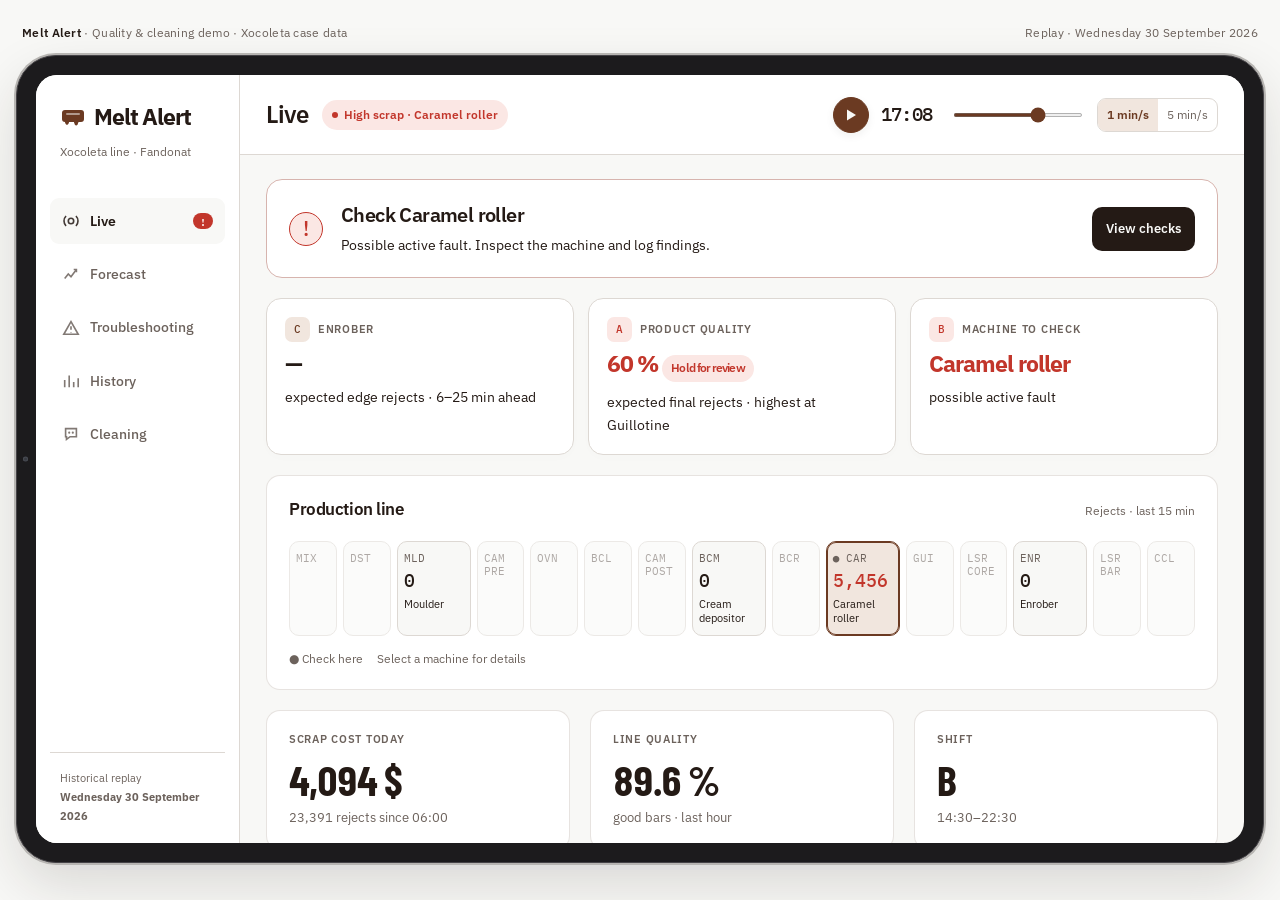
==== commit f1e3a08b: "demo mejorada" ====
--- a/presentacion/app.html
+++ b/presentacion/app.html
@@ -251,9 +251,140 @@
   .pred .ci-cell { grid-column: 1 / -1; }
   .msg { max-width: 94%; }
 }
+/* Melt Alert visual refresh: shared by the standalone app and pitch demo. */
+body{margin:0;background:var(--surface);padding-block:24px;-webkit-font-smoothing:antialiased}
+.stage{max-width:1480px;gap:14px}
+.caption{padding:0 6px;font-size:11px;letter-spacing:.025em}
+.ipad{position:relative;padding:19px;border-radius:40px;background:#1c1b1d;border:1px solid #454347;box-shadow:0 0 0 2px #b7b5b2,0 22px 54px #241a1524}
+.ipad::before{content:"";position:absolute;left:6px;top:50%;width:5px;height:5px;border-radius:50%;background:#383b42;box-shadow:inset 0 0 0 1px #484b52;transform:translateY(-50%)}
+.app{height:900px;max-height:calc(100dvh - 132px);min-height:600px;border-radius:21px;grid-template-columns:204px minmax(0,1fr)}
+.rail{background:var(--panel);border-right:1px solid var(--line);padding:28px 14px 18px;gap:7px;color:var(--ink)}
+.brand{font-family:var(--body);font-size:23px;letter-spacing:-.045em;padding:0 10px 7px;color:var(--ink)}
+.brand-mark{color:var(--accent);filter:none}
+.brand-sub{color:var(--muted);font-size:11px;padding:0 10px 30px}
+.tab{color:var(--muted);padding:13px 12px;border-radius:9px;font-size:13px;transition:background .18s,color .18s}
+.tab svg{width:18px;height:18px;opacity:.85}
+.tab:hover{background:var(--surface);color:var(--ink)}
+.tab[aria-selected="true"]{background:var(--surface);color:var(--ink);box-shadow:none}
+.tab .badge{box-shadow:none;font-size:10px;min-width:17px;text-align:center}
+.rail-foot{border-color:var(--line);color:var(--muted);font-size:10px;line-height:1.7;padding:16px 10px 0}
+.top{min-height:80px;padding:18px 26px;gap:10px 14px;background:var(--panel)}
+.top h1{font-family:var(--body);font-size:22px;letter-spacing:-.045em;font-weight:600}
+.status{font-size:11px;padding:6px 10px}
+.status::before{width:6px;height:6px}
+.player{gap:12px}.clock{font-size:19px;letter-spacing:-.04em}
+.pbtn{width:36px;height:36px;box-shadow:0 3px 8px #241a1510}
+.seg{border-radius:9px}.seg button{min-height:32px;font-size:11px;padding:5px 9px}
+#scrub{width:130px;height:4px}
+.view{padding:24px 26px 28px;gap:20px;scrollbar-width:thin;scrollbar-color:var(--line) transparent}
+.panel{border-color:color-mix(in srgb,var(--line) 70%,transparent);border-radius:14px;padding:21px 22px;box-shadow:none}
+.ph{margin-bottom:18px;gap:10px}.ph h2{font-family:var(--body);font-size:15px;font-weight:600;letter-spacing:-.025em;text-transform:none;line-height:1.5}
+.ph .hint{font-size:11px}.grid2,.grid3,.finds{gap:20px}
+.lbl{font-size:10px;letter-spacing:.09em}
+.alert{padding:20px 22px;border-radius:16px;gap:18px}
+.alert.crit{background:var(--panel);border-color:color-mix(in srgb,var(--crit) 22%,var(--line))}
+.alert.warn{background:var(--panel);border-color:color-mix(in srgb,var(--warn) 22%,var(--line))}
+.alert.ok{background:var(--panel);border-color:var(--line)}
+.alert h3{font-size:18px;letter-spacing:-.03em;margin-bottom:5px}.alert p{font-size:12px;line-height:1.65}
+.alert .big{font-size:36px}.alert .big.notice-icon{display:grid;place-items:center;min-width:34px;width:34px;height:34px;border:1px solid currentColor;border-radius:50%;font-family:var(--body);font-size:21px;font-weight:500;background:var(--crit-soft)}.alert .act,.step .act{font-size:12px;box-shadow:none}
+.steps{gap:14px}.step{border-radius:15px;padding:18px;gap:9px;box-shadow:0 3px 14px #241a1503}
+.step.lv-crit,.step.lv-warn,.step.lv-ok{background:var(--panel);border-color:var(--line)}
+.step.lv-crit .step-n{background:var(--crit-soft);color:var(--crit)}.step.lv-warn .step-n{background:var(--warn-soft);color:var(--warn)}.step.lv-ok .step-n{background:var(--ok-soft);color:var(--ok)}
+.step-big{font-family:var(--body);font-size:21px;letter-spacing:-.04em}.step-p{font-size:12px;line-height:1.6}.step-meta{font-size:11px}
+.step-n{border-radius:7px;width:25px;height:25px;background:var(--accent-soft);color:var(--accent);font-size:11px}.step-act{background:var(--surface);padding:9px 11px;line-height:1.6}
+.flow{gap:6px;padding-bottom:8px}.st{border-radius:10px;padding:10px 6px;min-height:77px;gap:5px}.st.track{border-color:var(--line)}.st .n{font-size:16px}.st.track[aria-pressed="true"]{border-color:var(--accent)}
+.st.hot{border-color:color-mix(in srgb,var(--crit) 55%,var(--line))}.st.warm{border-color:color-mix(in srgb,var(--warn) 55%,var(--line))}
+.kpi .v{font-size:42px;letter-spacing:-.025em;margin-top:10px}.kpi .d{line-height:1.6;margin-top:8px}
+.pred{padding:17px 0;gap:12px}.pred .nm{font-size:12px}.pred .nm small{font-size:11px;margin-top:5px}.ci .track{height:5px}.ci .band{border-radius:6px;opacity:.2}
+.pill{padding:5px 10px;font-size:10px;font-weight:600}.prose{font-size:12px;line-height:1.75}
+.params{gap:19px}.prm{gap:6px 10px}.prm .name{font-size:12px}.prm .val{font-size:12px}.gauge{height:7px}.prm .rng{font-size:10px}
+.mlist{gap:9px}.mrow{padding:13px;border-radius:11px;background:var(--panel);font-size:12px;transition:border-color .15s,background .15s}
+.mrow:hover{border-color:var(--accent)}.prob{padding:17px 0;gap:9px}.prob .hd{font-size:14px}.prob .sym,.prob .sol{font-size:12px;line-height:1.65}.todo{gap:8px;padding-left:19px}
+.find{padding-left:16px;border-left-width:3px}.find h3{font-size:14px}.find p{font-size:12px;line-height:1.7}
+table.t th{font-size:10px;padding:10px}table.t td{padding:12px 10px;font-size:12px}table.t tbody tr:hover{background:var(--surface)}
+.legend{font-size:11px;gap:16px;margin-top:8px}.more{font-size:12px;border-radius:10px;background:var(--panel)}
+.app .smed-panel{padding:21px;border-radius:17px;box-shadow:0 4px 18px #241a1503}
+.app .smed-shell h2{font-size:17px;letter-spacing:-.035em;margin-bottom:14px}
+.app .smed-form{gap:14px}.app .smed-form label{gap:7px;font-size:11px;color:var(--muted)}
+.app .smed-form input,.app .smed-form select,.app .smed-actor{min-height:41px;border-radius:9px;padding:8px 10px;color:var(--ink)}
+.app .smed-check{font-size:11px;line-height:1.6}.app .smed-check input{accent-color:var(--accent)}
+.app .smed-btn{border-radius:9px;padding:9px 12px;font-size:11px;transition:background .15s,box-shadow .15s}
+.app .smed-btn:not(:disabled):hover{box-shadow:0 2px 8px #241a1510;border-color:var(--accent)}
+.app .smed-buttons{gap:8px;margin-top:16px}.app .smed-small{font-size:11px;line-height:1.75}
+.app .smed-badge{letter-spacing:.07em;font-size:9px;padding:5px 8px}
+.app .smed-kpi{background:var(--surface);border:0;padding:14px 10px;border-radius:11px}.app .smed-kpi strong{font-size:24px;letter-spacing:-.04em}
+.app .smed-chat{padding:0}.app .smed-chat-header{padding:24px;background:linear-gradient(120deg,var(--panel),var(--surface))}.app .smed-chat-header h2{font-size:21px;letter-spacing:-.045em}
+.app .smed-eyebrow{color:var(--accent);font-size:9px;letter-spacing:.17em}
+.app .smed-messages{padding:24px;gap:24px}.app .smed-message{font-size:13px;line-height:1.8}.app .smed-message.me{padding:12px 16px;background:var(--accent-soft);border-color:transparent}
+.app .smed-compose{margin:0 18px 4px;padding:9px;border-radius:13px;background:var(--panel);box-shadow:0 4px 12px #241a1505}
+.app .smed-send{border-radius:9px}.app .smed-chat-footnote{margin:9px 12px 16px}
+.app .smed-value{border-color:color-mix(in srgb,var(--accent) 30%,var(--line));background:var(--accent-soft);box-shadow:none}
+.app .smed-value-amount{font-size:clamp(28px,3vw,43px)}
+@media(min-width:761px) and (max-width:1250px){
+  .app{grid-template-columns:180px minmax(0,1fr)}.rail{padding-inline:10px}.brand{font-size:21px}.top{padding:16px 20px}.view{padding:20px}.panel{padding:18px}.grid2{gap:16px}
+  #scrub{width:90px}.player{gap:8px}.top h1{font-size:20px}
+  #view-pred>.grid2>.panel .pred{grid-template-columns:minmax(85px,1fr) 62px!important}
+  #view-pred>.grid2>.panel .pred .ci-cell{grid-column:1/-1;margin:0 3px 12px}
+}
+@media(max-width:1000px) and (min-width:761px){.steps{grid-template-columns:repeat(3,minmax(0,1fr))}.step{padding:14px}.step-big{font-size:18px}}
+@media(max-width:760px){
+  body{padding:8px}.ipad{padding:0;border-radius:16px;box-shadow:none;background:none;border:0}.ipad::before{display:none}
+  .app{grid-template-columns:minmax(0,1fr);height:auto;max-height:none;min-height:0;border-radius:16px}
+  .rail{background:var(--panel);padding:8px;gap:5px;border:0;border-top:1px solid var(--line)}.tab{font-size:10px;padding:8px 7px;border-radius:9px}
+  .tab[aria-selected="true"]{box-shadow:none;background:var(--surface)}.top{padding:17px;gap:12px}.top h1{font-size:21px}.player{gap:9px}
+  .view{padding:16px 12px;gap:14px}.panel{padding:17px 15px;border-radius:14px}.grid2,.grid3,.steps,.finds{gap:14px}
+  .alert{padding:18px;gap:12px}.alert .big{text-align:left;min-width:0;font-size:34px}.step{padding:16px}
+  .app .smed-panel{padding:16px}.app .smed-chat{padding:0}.app .smed-chat-header{padding:18px}.app .smed-messages{padding:18px}
+}
+
+/* Readability for projected demos, retaining the iPad composition. */
+.tab{font-size:14px}.brand-sub{font-size:12px}.rail-foot{font-size:11px}
+.top h1{font-size:24px}.status{font-size:12px}.seg button{font-size:12px}
+.ph h2{font-size:17px}.ph .hint{font-size:12px;line-height:1.55}
+.lbl{font-size:11px;letter-spacing:.065em}.caption{font-size:12px}
+.alert h3{font-size:20px}.alert p{font-size:14px;line-height:1.65}.alert .act,.step .act{font-size:13px}
+.step-p{font-size:14px;line-height:1.6}.step-meta{font-size:12px}.step-act{font-size:14px}.step-big{font-size:23px}
+.pill{font-size:12px;line-height:1.4;padding:5px 9px}
+.prose,.note{font-size:14px;line-height:1.7}.legend,.flow-legend{font-size:12px}
+.kpi .d{font-size:13px}.st{font-size:12px}.st .code{font-size:11px}.st .n{font-size:18px;white-space:nowrap}.st.track{min-width:74px}
+.pred .nm{font-size:14px;line-height:1.5}.pred .nm small{font-size:12px;line-height:1.5}
+.ci .ticks{font-size:11px}.ci-txt{font-size:13px;line-height:1.6;margin-top:18px}
+#view-pred>.grid2>.panel .pred{grid-template-columns:minmax(90px,1.2fr) 72px minmax(75px,1fr)!important}
+#view-pred>.grid2>.panel .pred .ci-cell{grid-column:auto;margin:0 4px 9px}
+#view-pred>.grid2>.panel:nth-child(2) .pred{grid-template-columns:minmax(0,1fr) 72px!important}
+#view-pred>.grid2>.panel:nth-child(2) .pred .ci-cell{grid-column:1/-1;margin:0 4px 12px}
+.prm .name,.prm .val{font-size:14px}.prm .rng{font-size:11px}.params{gap:21px}
+.axis,.heat-y{font-size:11px}svg text{font-size:12px}
+.mrow{font-size:14px;padding:13px 11px;gap:10px}.mrow .pill{font-size:11px}
+.prob .hd{font-size:16px}.prob .sym,.prob .sol,.find p,.find .fix{font-size:14px;line-height:1.7}
+.prob .meta{font-size:12px}.find h3{font-size:16px}.todo{gap:9px}
+table.t td{font-size:14px;line-height:1.6}table.t th{font-size:12px}
+.app .smed-shell h2{font-size:19px}.app .smed-shell h3{font-size:15px}
+.app .smed-small{font-size:12px;line-height:1.7}.app .smed-form label,.app .smed-check{font-size:13px}
+.app .smed-form input,.app .smed-form select{font-size:14px}
+.app .smed-btn{font-size:13px}.app .smed-badge{font-size:11px}
+.app .smed-table,.app .smed-table .smed-btn{font-size:12px}.app .smed-table th{font-size:11px}
+.app .smed-chat-header p{font-size:12px}.app .smed-chat-header h2{font-size:23px}
+.app .smed-message,.app .smed-compose textarea{font-size:14px;line-height:1.75}
+.app .smed-chat-footnote{font-size:11px}.app .smed-timeline b{font-size:12px;width:150px}
+.app .smed-value p{font-size:13px}.app .smed-value-period{font-size:17px}
+@media(min-width:761px) and (max-width:1250px){
+  .top h1{font-size:22px}.view{padding:18px}.panel{padding:18px}
+  .steps{gap:12px}.step{padding:16px}.step-big{font-size:21px}
+  .step-h .lbl{font-size:10px}.ph{gap:8px}.ph h2{font-size:16px}
+}
+@media(max-width:760px){
+  .tab{font-size:11px}.top h1{font-size:22px}.caption{font-size:11px}
+  .step-big{font-size:23px}.ph h2{font-size:16px}.alert h3{font-size:19px}
+  .pred{row-gap:12px}.mrow{font-size:13px}
+  #view-pred>.grid2>.panel .pred{grid-template-columns:minmax(0,1fr) 72px!important}
+  #view-pred>.grid2>.panel .pred .ci-cell{grid-column:1/-1;margin:0 4px 12px}
+}
+
 @media (prefers-reduced-motion: reduce) { * { transition: none !important; animation: none !important; } }
 </style>
 <style>
+.smed-value{margin-top:20px;padding:24px;border:1px solid var(--accent);border-radius:16px;background:linear-gradient(135deg,var(--surface),var(--panel));box-shadow:0 6px 20px #241a1509}.smed-value-label{display:block;font-size:12px;font-weight:700;letter-spacing:.12em;text-transform:uppercase;color:var(--accent)}.smed-value-amount{display:block;margin:12px 0 6px;font:700 clamp(28px,3.4vw,46px)/1.15 var(--mono);letter-spacing:-.04em;color:var(--accent);overflow-wrap:anywhere}.smed-value-period{font-size:16px;color:var(--ink)}.smed-value p{margin:16px 0 0;padding-top:14px;border-top:1px solid var(--line);font-size:12px;line-height:1.6;color:var(--muted)}
 .smed-shell{display:grid;grid-template-columns:minmax(0,1.35fr) minmax(290px,1fr);gap:16px;align-items:start}
 .smed-shell h2{font-size:19px;margin:0 0 10px}.smed-shell h3{font-size:14px;margin:12px 0 6px}
 .smed-panel{background:var(--panel);border:1px solid var(--line);border-radius:14px;padding:16px;margin-bottom:12px}
@@ -479,7 +610,7 @@
       <p class="smed-small">*Requires quality release, staff and materials.</p>
       <div class="smed-overflow">${p.rows.map(r=>`<div class="smed-timeline"><b>${esc(r.description)}</b><div class="smed-track"><i style="left:${(toMin(r.start)-min)/span*100}%;width:${(toMin(r.end)-toMin(r.start))/span*100}%" title="${esc(r.start+'–'+r.end)}"></i></div><span class="smed-small">${esc(r.start+'–'+r.end)}</span></div>`).join('')}</div>
       <details><summary>Assignments & assumptions</summary><table class="smed-table">${p.rows.map(r=>`<tr><td>${esc(r.description)}</td><td>${esc(r.resources.map(resourceName).join(', '))}</td><td>${esc(r.start)}–${esc(r.end)}</td></tr>`).join('')}</table><p class="smed-small">${p.assumptions.map(esc).join('<br>')}<br>Resource-constrained schedule; a shorter feasible plan may exist.</p></details>
-      ${p.impact?`<details><summary>Potential value</summary><p class="smed-small">${money(p.impact.net_conditional_potential_usd)} over ${p.impact.days} days at full utilization, with no added costs and an assumed 25,000 USD/h margin. Potential value, not realized savings.</p></details>`:''}`;
+      ${p.impact?`<section class="smed-value" aria-label="Potential value"><span class="smed-value-label">Potential value</span><strong class="smed-value-amount">${money(p.impact.net_conditional_potential_usd)}</strong><span class="smed-value-period">over ${esc(p.impact.days)} production days</span><p>Conditional estimate · 100% utilization · 25,000 USD/h margin · no added costs. Potential value, not realized savings.</p></section>`:''}`;
   }
   async function ask(question){
     if(chatting||!health.ai)return;
@@ -618,8 +749,7 @@
 }
 onTap("view-live", e => {
   const st = e.target.closest("[data-m]");
-  if (st) { S.sel = st.dataset.m; S.more = true; renderLive(R[S.i]); return; }
-  if (e.target.closest("#more")) { S.more = !S.more; renderLive(R[S.i]); return; }
+  if (st) { S.sel = st.dataset.m; renderLive(R[S.i]); return; }
   if (e.target.closest("#why")) { S.failSel = S.liveTop; go("fail"); }
 });
 onTap("view-fail", e => { const b = e.target.closest("[data-m]"); if (b) { S.failSel = b.dataset.m; renderFail(); } });
@@ -708,7 +838,7 @@
   if (!r.run) return { lv: "warn", big: "■", h: r.s === "CLEAN" ? "Shift cleaning" : "Line stopped", p: "Forecasts resume when production restarts.", btn: false };
   if (ps.lv === "crit") return { lv: "crit", big: TEAM && r.c ? pct(r.c[0]) : "!", h: "Check the enrober now",
     p: TEAM ? "expected edge rejects in the upcoming 6–25 min window. Check the chocolate curtain at both edges." : `${ps.line} ${ps.act || ""}`, btn: true };
-  if (dg) return { lv: "crit", big: "▲", h: `Check ${MN[dg.m] || dg.m}`,
+  if (dg) return { lv: "crit", big: "!", h: `Check ${MN[dg.m] || dg.m}`,
     p: TEAM ? "Possible active fault. Inspect the machine and log findings." : `${driverText(dg.m, r)}`, btn: why };
   if (dec === "retener") return { lv: "warn", big: pct(r.r[0]), h: `Review product${r.rs ? " at " + (MN[r.rs] || r.rs) : ""}`,
     p: "High final reject rate expected for this production window. Ask the shift lead about holding product.", btn: false };
@@ -725,7 +855,7 @@
   const cRate = TEAM ? (r.c && r.c[0] != null ? pct(r.c[0]) : "—") : pct(r.pv[2]);
   el.innerHTML = `
     <div class="alert ${hero.lv}">
-      <div class="big num">${hero.big}</div>
+      <div class="big num${hero.big === "!" ? " notice-icon" : ""}">${hero.big}</div>
       <div><h3>${hero.h}</h3><p>${esc(hero.p)}</p></div>
       ${hero.btn ? `<button class="act" id="why">View checks</button>` : ""}
     </div>
@@ -742,7 +872,7 @@
       </div>
       <div class="step lv-${dg ? "crit" : "ok"}">
         <div class="step-h"><span class="step-n">B</span><span class="lbl">Machine to check</span></div>
-        <div class="step-big">${dg ? "▲ " + (MN[dg.m] || dg.m) : "None"}</div>
+        <div class="step-big">${dg ? (MN[dg.m] || dg.m) : "None"}</div>
         <p class="step-p">${dg ? "possible active fault" : "no active faults flagged"}</p>
       </div>
     </div>
@@ -750,19 +880,19 @@
       <div class="ph"><h2>Production line</h2><span class="hint">Rejects · last 15 min</span></div>
       <div class="flow">${STATIONS.map(s => {
         const kk = M.indexOf(s), flagged = dg && dg.m === s, cReq = s === "ENR" && ps.lv === "crit";
-        if (kk < 0) return `<div class="st passive ${flagged ? "hot" : ""}" title="${MN[s]}"><span class="code">${flagged ? "▲ " : ""}${s.replace("_", " ")}</span></div>`;
+        if (kk < 0) return `<div class="st passive ${flagged ? "hot" : ""}" title="${MN[s]}"><span class="code">${flagged ? "● " : ""}${s.replace("_", " ")}</span></div>`;
         const v = sumA(kk, S.i, 15);
-        return `<button class="st track ${v > 3000 || flagged ? "hot" : v > 600 || cReq ? "warm" : ""}" data-m="${s}" aria-pressed="${S.sel === s}"><span class="code">${flagged || cReq ? "▲ " : ""}${s}</span><span class="n">${fmt(v)}</span><span style="font-size:11px">${MN[s]}</span></button>`;
+        return `<button class="st track ${v > 3000 || flagged ? "hot" : v > 600 || cReq ? "warm" : ""}" data-m="${s}" aria-pressed="${S.sel === s}"><span class="code">${flagged || cReq ? "● " : ""}${s}</span><span class="n">${fmt(v)}</span><span style="font-size:11px">${MN[s]}</span></button>`;
       }).join("")}</div>
-      <div class="flow-legend"><span>▲ Check here</span><span>Select a machine for details</span></div>
+      <div class="flow-legend"><span>● Check here</span><span>Select a machine for details</span></div>
     </div>
     <div class="grid3">
       <div class="panel kpi"><div class="lbl">Scrap cost today</div><div class="v num">${fmt(dayBars * COST_PER_BAR)} $</div><div class="d">${fmt(dayBars)} rejects since 06:00</div></div>
       <div class="panel kpi"><div class="lbl">Line quality</div><div class="v num">${pct(q, 1)}</div><div class="d">good bars · last hour</div></div>
       <div class="panel kpi"><div class="lbl">Shift</div><div class="v num">${r.s === "CLEAN" ? "Cleaning" : r.s}</div><div class="d">${r.s === "A" ? "06:00–14:00" : r.s === "B" ? "14:30–22:30" : "14:00–14:30"}</div></div>
     </div>
-    <button class="more" id="more" aria-expanded="${!!S.more}">${S.more ? "Hide details ▴" : "Lanes & settings ▾"}</button>
-    ${S.more ? `<div class="grid2">
+    <div class="ph" style="margin-bottom:0"><h2>Lanes &amp; settings</h2><span class="hint">Live measurements</span></div>
+    <div class="grid2">
       <div class="panel">
         <div class="ph"><h2>Rejects by lane</h2><span class="hint">32 lanes · last hour · finished-bar laser</span></div>
         <div class="heat-box"><div class="heat-wrap"><div class="heat-y"><span>1</span><span>8</span><span>16</span><span>24</span><span>32</span></div><canvas id="heat" aria-label="Rejects by lane over time"></canvas></div>
@@ -772,7 +902,7 @@
         <div class="ph"><h2>${MN[S.sel]}</h2><span class="hint">${ROLE[S.sel]}</span></div>
         <div class="params">${paramsOf(S.sel).map(p => gauge(p, r.v[paramIdx[p.code]])).join("")}</div>
       </div>
-    </div>` : ""}`;
+    </div>`;
   drawHeat();
 }
 function driverText(m, r) {
@@ -842,7 +972,7 @@
   const path = (k) => { let d = "", pen = false; for (let j = -back; j <= 0; j++) { const i = S.i + j; const v = i >= 0 && R[i].run ? R[i].pv[k] : null; if (v == null) { pen = false; continue; } d += (pen ? "L" : "M") + X(j).toFixed(1) + " " + Y(v).toFixed(1); pen = true; } return d; };
   const [h, sl] = r.pv;
   const proj = h != null && sl != null ? `<path d="M${X(0)} ${Y(h)} L${X(fwd)} ${Y(h + sl * fwd / 60)}" stroke="var(--warn)" stroke-width="2" stroke-dasharray="5 4" fill="none"/>` : "";
-  const ticks = [-180, -120, -60, 0, 60, 120].map(j => `<text x="${X(j)}" y="${H - 6}" text-anchor="middle">${j === 0 ? "now" : addMin(r.t, j)}</text>`).join("");
+  const ticks = [-180, -120, -60, 0, 60, 120].map(j => `<text x="${X(j)}" y="${H - 6}" text-anchor="${j === -back ? "start" : j === fwd ? "end" : "middle"}">${j === 0 ? "now" : addMin(r.t, j)}</text>`).join("");
   return `<svg viewBox="0 0 ${W} ${H}" width="100%" role="img" aria-label="Edge and centre height over the last 3 hours">
     ${[16.6, 17.0, 17.5, 18.0].map(v => `<line x1="${padL}" x2="${W - padR}" y1="${Y(v)}" y2="${Y(v)}" stroke="var(--line)"/><text x="${padL - 6}" y="${Y(v) + 3}" text-anchor="end">${fmt(v, 1)}</text>`).join("")}
     <rect x="${X(0)}" y="${padT}" width="${X(fwd) - X(0)}" height="${H - padT - padB}" fill="var(--heat0)" opacity=".6"/>
@@ -897,7 +1027,7 @@
         <div class="ph"><h2><span class="step-n">B</span> Machine checks</h2><span class="hint">${dg ? "Flagged: " + (MN[dg.m] || dg.m) : "No machine above its threshold"}</span></div>
         <p class="prose" style="margin-bottom:8px">Top 3 fault scores. A machine is flagged only above its own threshold; this does not prove the cause.</p>
         ${bOrder.map(([m, p]) => `<div class="pred" style="grid-template-columns:150px 60px minmax(0,1fr)">
-          <div class="nm">${dg && dg.m === m ? "▲ " : ""}${MN[m] || m}</div>
+          <div class="nm">${dg && dg.m === m ? "● " : ""}${MN[m] || m}</div>
           <div class="pv num" style="font-size:20px;color:var(--${dg && dg.m === m ? "crit" : level(p)})">${pct(p)}</div>
           <div class="ci-cell">${ciBar([p, p, p], dg && dg.m === m ? "crit" : level(p))}</div></div>`).join("")}
       </div>
@@ -953,7 +1083,7 @@
       <div class="panel">
         <div class="ph"><h2><span class="step-n">3</span> Machine checks</h2><span class="hint">${dg ? "Flagged: " + MN[dg.m] : "No machine flagged"}</span></div>
         ${order.map(({ m, k, p }) => { const lv = level(p[0]); return `<div class="pred" style="grid-template-columns:150px 70px minmax(0,1fr)">
-          <div class="nm">${dg && dg.m === m ? "▲ " : ""}${MN[m]}<small>${driverText(m, r)}</small></div>
+          <div class="nm">${dg && dg.m === m ? "● " : ""}${MN[m]}<small>${driverText(m, r)}</small></div>
           <div class="pv num" style="font-size:26px;color:var(--${lv})">${pct(p[0])}</div>
           <div class="ci-cell">${ciBar(p, lv)}</div></div>`; }).join("")}
       </div>
@@ -1003,7 +1133,13 @@
   "P-BCR-FAN": ["Cream cooler fan fault", "Bars leave the cooler above 26 °C.", ["Check the cooler fan."]],
   "P-CAR-WRAP": ["Caramel wrapped around the roller", "The caramel roller moves unevenly and stops.", ["Arrange roller cleaning.", "Check caramel temperature is 52 °C."]],
   "P-CAR-COLD": ["Cold caramel", "Caramel spreads poorly below 46 °C.", ["Restore caramel temperature to 52 °C.", "Check tank heating."]],
-  "P-CAR-HOT": ["Excess caramel", "The roller gap and caramel temperature are high; bars are too tall.", ["Ask the shift lead before changing settings.", "Return the roller gap to 1.8 mm.", "Return caramel temperature to 52 °C."]],
+  "P-CAR-HOT": ["Possible excess caramel", "Wide roller gap and high temperature may cause excess deposition.", [
+    "Check recent recipe or setting changes.",
+    "Verify roller gap against the approved target.",
+    "Check whether temperature follows its setpoint.",
+    "After an approved adjustment, check downstream height and rejects once product arrives.",
+    "If the deviation persists, contact maintenance; ask quality to review affected product."
+  ]],
   "P-GUI-SYNC": ["Guillotine timing fault", "Bar lengths vary.", ["Resynchronise the guillotine with line speed."]],
   "P-GUI-BLADE": ["Worn or cold blade", "The blade tears caramel instead of cutting cleanly.", ["Arrange a blade change.", "Preheat the blade to 40 °C before use."]],
   "P-ENR-CURTAIN": ["Chocolate curtain interruption", "Chocolate briefly stops flowing over the bars.", ["Check the pump and chocolate level.", "Arrange cleaning of the curtain lip."]],
@@ -1026,27 +1162,50 @@
   ];
 
 }
+function machineCheckState(machine, r) {
+  const diagnostic = diagOf(r);
+  if (diagnostic && diagnostic.m === machine)
+    return { level: "crit", label: "Review now", reason: "Model B flags a possible active machine incident. This is a diagnostic alert, not proof of the cause.", priority: 3 };
+  const codes = (r.ev || []).filter(code => D.problems[code]?.machine === machine);
+  if (codes.length)
+    return { level: "crit", label: "Active condition", reason: "A condition is recorded for this machine at the current replay minute.", priority: 3 };
+  if (machine === "ENR") {
+    const prevention = prevState(r);
+    if (prevention.lv === "crit" || prevention.lv === "warn")
+      return { level: prevention.lv, label: prevention.lv === "crit" ? "Review coating" : "Watch coating", reason: prevention.line, priority: prevention.lv === "crit" ? 3 : 2 };
+  }
+  const tracked = M.indexOf(machine);
+  if (tracked >= 0 && sumA(tracked, S.i, 15) > 3000)
+    return { level: "warn", label: "Quality review", reason: "High rejects attributed to this station in the last 15 minutes. Inspect product and settings; this does not establish the cause.", priority: 2 };
+  if (paramsOf(machine).some(p => devOf(p, r.v[paramIdx[p.code]]) > 1))
+    return { level: "warn", label: "Check settings", reason: "At least one available setting is outside its reference band. Verify the readings and approved recipe.", priority: 1 };
+  return { level: "mut", label: "No active alert", reason: "No current alert is available for this machine. This does not certify that the machine is fault-free.", priority: 0 };
+}
 function renderFail() {
   const el = document.getElementById("view-fail");
+  const r = R[S.i];
   const risk = D.risk, sel = risk.find(x => x.machine === S.failSel) || risk[0], m = sel.machine;
+  const current = machineCheckState(m, r);
+  const ranked = risk.map(x => ({ ...x, current: machineCheckState(x.machine, r) })).sort((a, b) => b.current.priority - a.current.priority);
   const items = (m === "ENR" ? [{ code: "ENR-EDGE" }] : []).concat(sel.problems.slice(0, 3));
-  const [lv, word] = chance(sel.p_shift);
+  const [, historicalWord] = chance(sel.p_shift);
   el.innerHTML = `
     <div class="grid2" style="grid-template-columns:minmax(0,1fr) minmax(0,1.7fr)">
       <div class="panel">
         <div class="ph"><h2>Select a machine</h2></div>
-        <div class="mlist">${risk.map(x => { const [l, w] = chance(x.p_shift); return `<button class="mrow" style="grid-template-columns:minmax(0,1fr) auto" data-m="${x.machine}" aria-pressed="${x.machine === m}">
-          <span><b>${MN[x.machine] || x.name}</b></span><span class="pill p-${l}">${w}</span></button>`; }).join("")}</div>
-        <p class="note" style="margin-top:8px">Historical stop likelihood per shift.</p>
-      </div>
-      <div class="panel">
-        <div class="ph"><h2>${MN[m] || sel.name}</h2><span class="pill p-${lv}">Stop likelihood: ${word}</span></div>
-        <p class="prose" style="margin-bottom:4px">${DOES[m] || ""}. ${fmt(sel.events)} recorded stops in 13 weeks.</p>
+        <div class="mlist">${ranked.map(x => `<button class="mrow" style="grid-template-columns:minmax(0,1fr) auto" data-m="${x.machine}" aria-pressed="${x.machine === m}">
+          <span><b>${MN[x.machine] || x.name}</b></span><span class="pill p-${x.current.level}">${x.current.label}</span></button>`).join("")}</div>
+        <p class="note" style="margin-top:8px">Current replay alerts · quality and machine checks. Machines needing review appear first.</p>
+      </div>
+      <div class="panel">
+        <div class="ph"><h2>${MN[m] || sel.name}</h2><span class="pill p-${current.level}">${current.label}</span></div>
+        <p class="prose" style="margin-bottom:8px">${DOES[m] || ""}. ${esc(current.reason)}</p>
         ${items.map(p => { const e = EASY[p.code] || ["Recorded fault", "", ["Contact the shift lead."]];
-          return `<div class="prob"><div class="hd"><span>${e[0]}</span>${p.n ? `<span class="meta">${fmt(p.n)} events</span>` : `<span class="pill p-warn">App alert</span>`}</div>
+          return `<div class="prob"><div class="hd"><span>${e[0]}</span>${p.n ? `<span class="meta">${fmt(p.n)} historical events</span>` : `<span class="pill p-${activeCodes.includes(p.code) ? current.level : "mut"}">${activeCodes.includes(p.code) ? "Recorded this minute" : "Reference checks"}</span>`}</div>
           ${e[1] ? `<div class="sym"><b>Signs:</b> ${e[1]}</div>` : ""}
           <div class="sol"><b>Checks:</b><ol class="todo">${e[2].map(x => `<li>${x}</li>`).join("")}</ol></div></div>`; }).join("")}
         <p class="find fix" style="margin-top:10px">Unresolved after 10 minutes, or unsure? <b>Contact the shift lead.</b> Use approved procedures and get approval before changing settings.</p>
+        <details style="margin-top:18px"><summary>Historical stop context</summary><p class="note">${fmt(sel.events)} recorded stops in 13 weeks. Historical stop likelihood per shift: ${pct(sel.p_shift)} (${historicalWord}). This historical context does not describe the current quality or machine alert.</p></details>
       </div>
     </div>
     <details class="panel"><summary>Historical patterns</summary>
